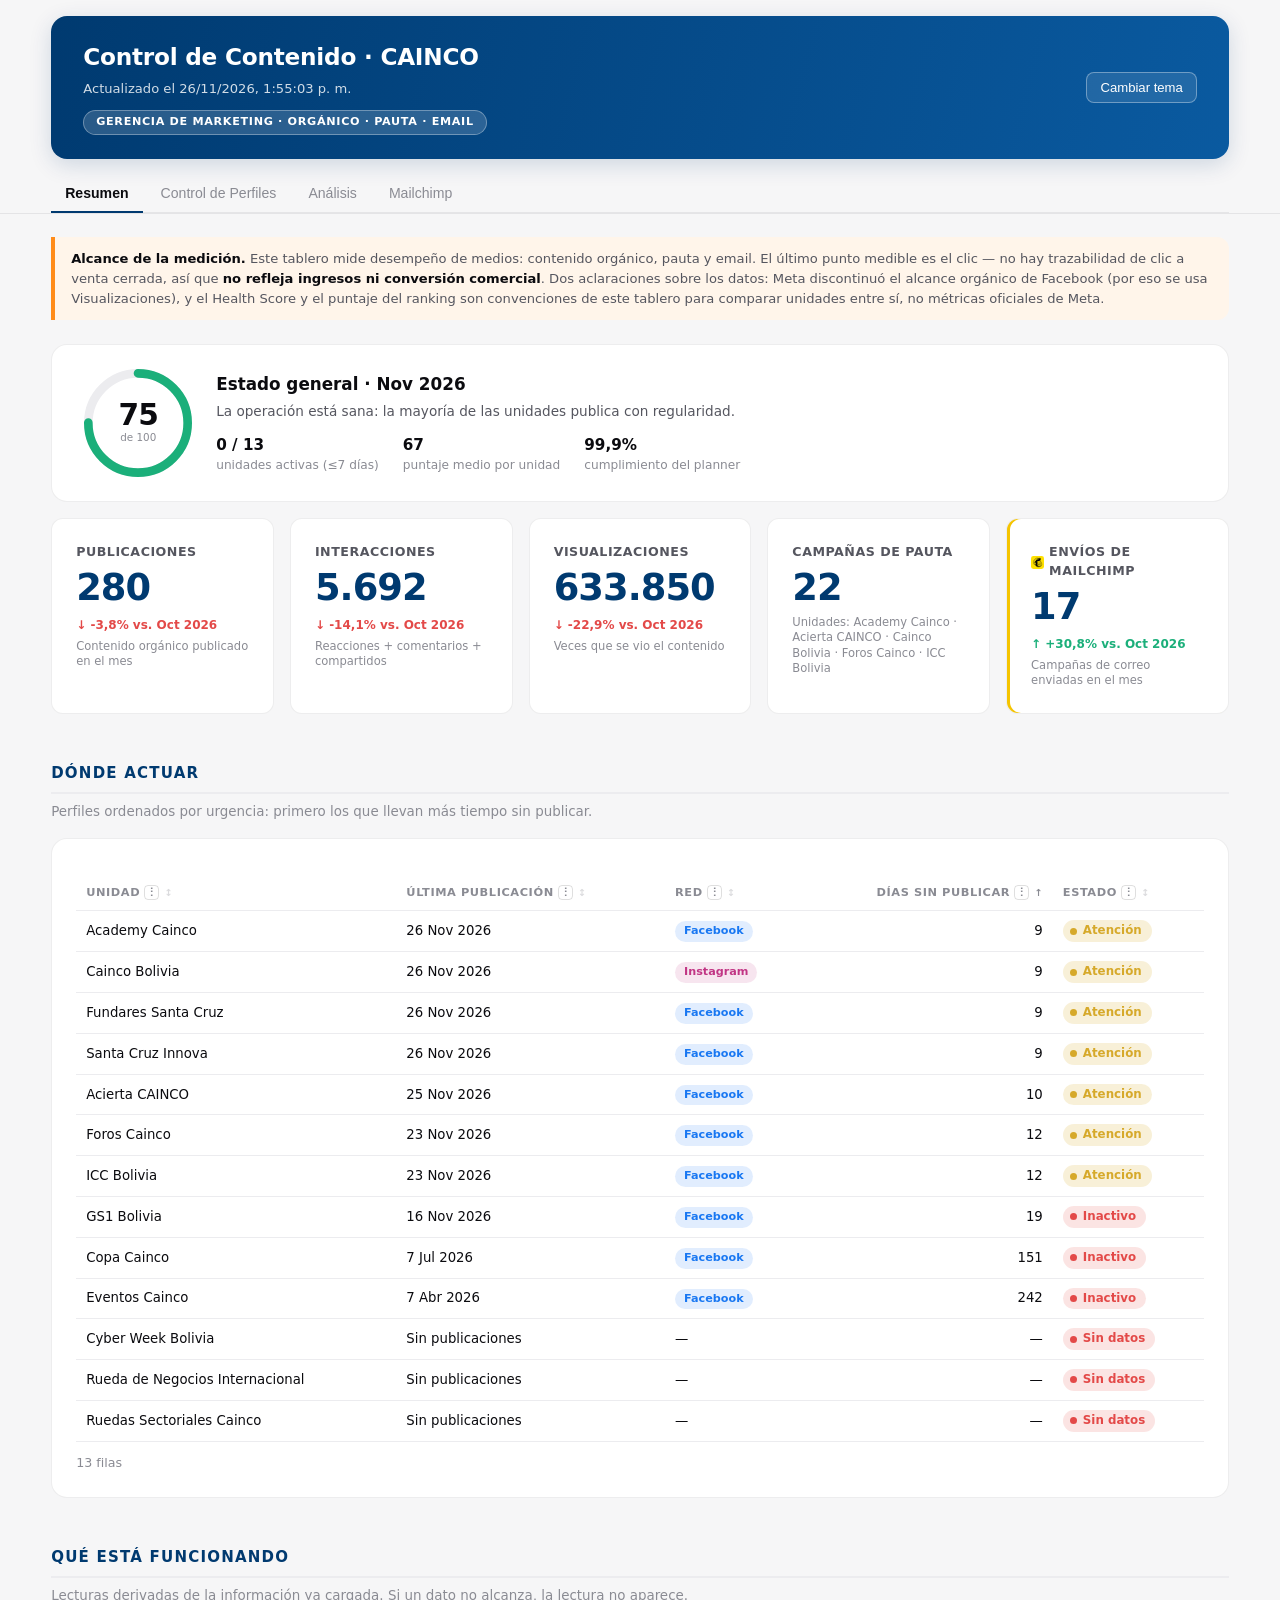
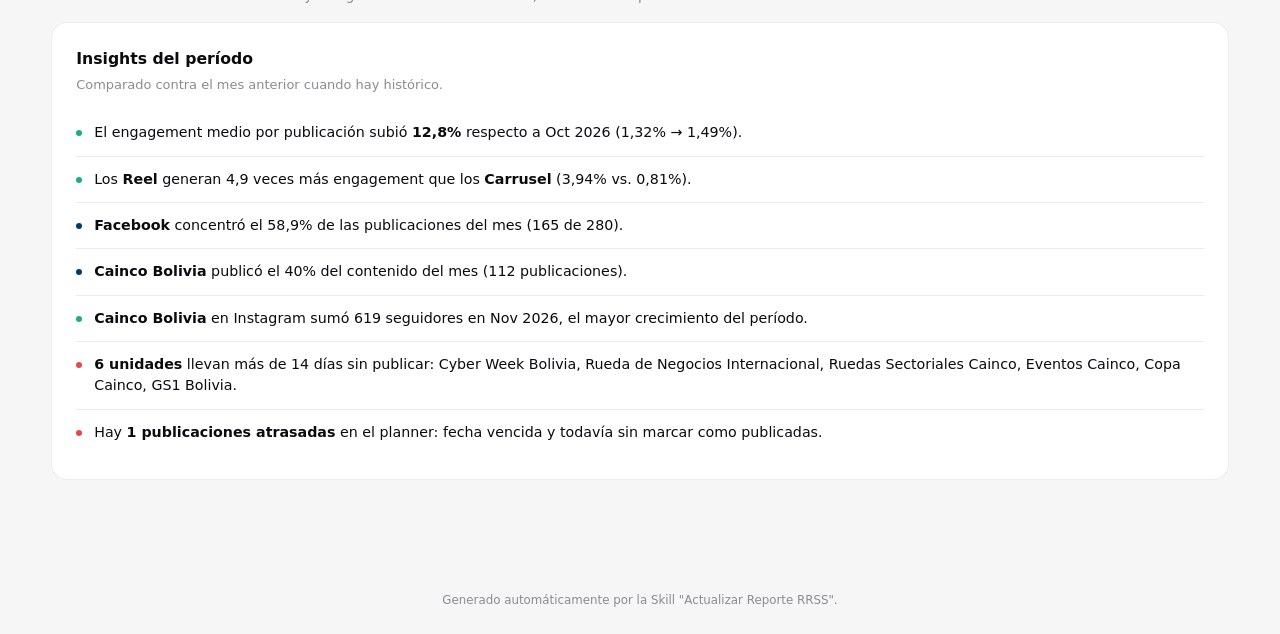
==== docs/index.html @ c29399da "dashboard: actualizar ControlContenido.html (2026-11-26 13:55)" ====
<!doctype html>
<html lang="es">
<head>
<meta charset="utf-8" />
<meta name="viewport" content="width=device-width, initial-scale=1" />
<title>Control de Contenido · CAINCO</title>
<script src="https://cdn.plot.ly/plotly-2.35.2.min.js"></script>
<style>
/* Sistema de diseño del tablero ejecutivo.
   Criterio: sobrio y con aire. El color se reserva para tres cosas — la
   identidad institucional de CAINCO, la identidad de cada plataforma y el
   signo de una variación (mejor/peor) — nunca para decorar. Las cajas se
   usan solo cuando agrupan de verdad; el resto se separa con espacio y
   jerarquía tipográfica. */
:root {
  color-scheme: light;
  --surface-1: #ffffff;
  --surface-2: #fafafb;
  --page: #f6f6f7;
  --text-primary: #0b0b0f;
  --text-secondary: #55565f;
  --text-muted: #8a8b93;
  --gridline: #ececef;
  --border: rgba(11,11,15,0.07);
  --border-fuerte: rgba(11,11,15,0.13);
  /* Paleta institucional de CAINCO (tomada del tablero interno previo):
     el azul es el color de marca y por eso es el acento del tablero, no un
     azul genérico. Cian, naranja y verde solo aparecen como series de
     gráfico, para que dos datos en un mismo gráfico se distingan. */
  --cainco-azul: #003a70;
  --cainco-azul-claro: #0a5aa0;
  --cainco-cian: #00a4c4;
  --cainco-naranja: #ff8c1a;
  --cainco-verde: #2fa84f;
  --accent: #003a70;
  --accent-2: #0a5aa0;
  --accent-suave: rgba(0,58,112,0.09);
  --radius-sm: 8px;
  --radius-md: 12px;
  --radius-lg: 16px;
  --shadow-sm: 0 1px 2px rgba(15,15,20,0.04);
  --shadow-md: 0 6px 20px rgba(15,15,20,0.07);
  /* Escala de espaciado: todo el layout usa estos pasos, no valores sueltos. */
  --sp-1: 4px; --sp-2: 8px; --sp-3: 12px; --sp-4: 16px; --sp-5: 24px;
  --sp-6: 32px; --sp-7: 48px; --sp-8: 64px;
  --estado-pendiente: #8a8b93;
  --estado-en_produccion: #eb6834;
  --estado-aprobado: #d6a92a;
  --estado-programado: #0a5aa0;
  --estado-publicado: #1baf7a;
  --estado-cancelado: #e34948;
  --plataforma-facebook: #1877f2;
  --plataforma-instagram: #c13584;
  --plataforma-linkedin: #0a66c2;
  --plataforma-mailchimp: #f5c400;
  --plataforma-tiktok: #010101;
  --plataforma-otro: #8a8b93;
  /* Paleta específica del calendario (tonos más suaves): muchas tarjetas
     chicas juntas con colores de marca "duros" compiten entre sí. */
  --calendario-facebook: #7cc3ea;
  --calendario-instagram: #e6a0cc;
  --calendario-linkedin: #b7b8c0;
  --calendario-mailchimp: #f2df7a;
  --calendario-tiktok: #b0b0b0;
  --calendario-otro: #c2c3ca;
  --salud-verde: #1baf7a;
  --salud-amarillo: #d6a92a;
  --salud-rojo: #e34948;
  --mejor: #1baf7a;
  --peor: #e34948;
}
html[data-theme="dark"] {
  color-scheme: dark;
  --surface-1: #1a1a1d;
  --surface-2: #202024;
  --page: #0f0f11;
  --text-primary: #f5f5f7;
  --text-secondary: #c3c3ca;
  --text-muted: #8a8b93;
  --gridline: #2a2a2e;
  --border: rgba(255,255,255,0.08);
  --border-fuerte: rgba(255,255,255,0.16);
  /* El azul institucional #003a70 no llega al contraste mínimo sobre fondo
     oscuro: en tema oscuro se usa una versión aclarada de la misma familia. */
  --accent: #4b9fd5;
  --accent-2: #6fb6e3;
  --accent-suave: rgba(75,159,213,0.16);
  --cainco-azul: #4b9fd5;
  --cainco-azul-claro: #6fb6e3;
  --shadow-sm: 0 1px 2px rgba(0,0,0,0.35);
  --shadow-md: 0 6px 20px rgba(0,0,0,0.45);
  --plataforma-tiktok: #4a4a50;
  --plataforma-mailchimp: #ffe01b;
}
@media (prefers-color-scheme: dark) {
  html:not([data-theme="light"]) {
    color-scheme: dark;
    --surface-1: #1a1a1d;
    --surface-2: #202024;
    --page: #0f0f11;
    --text-primary: #f5f5f7;
    --text-secondary: #c3c3ca;
    --text-muted: #8a8b93;
    --gridline: #2a2a2e;
    --border: rgba(255,255,255,0.08);
    --border-fuerte: rgba(255,255,255,0.16);
    --accent: #4b9fd5;
    --accent-2: #6fb6e3;
    --accent-suave: rgba(75,159,213,0.16);
    --cainco-azul: #4b9fd5;
    --cainco-azul-claro: #6fb6e3;
    --shadow-sm: 0 1px 2px rgba(0,0,0,0.35);
    --shadow-md: 0 6px 20px rgba(0,0,0,0.45);
    --plataforma-tiktok: #4a4a50;
    --plataforma-mailchimp: #ffe01b;
  }
}

* { box-sizing: border-box; }
body {
  margin: 0;
  overflow-x: hidden; /* red de seguridad: ningún gráfico ni tabla empuja la página entera */
  font-family: system-ui, -apple-system, "Segoe UI", sans-serif;
  background: var(--page);
  color: var(--text-primary);
  -webkit-font-smoothing: antialiased;
  line-height: 1.5;
}

/* ---------- cabecera y navegación ---------- */
.sticky-top {
  position: sticky; top: 0; z-index: 40; background: var(--page);
  padding: 0 clamp(16px, 4vw, 56px); max-width: 1520px; margin: 0 auto;
  box-shadow: 0 1px 0 var(--border);
}
/* Bloque de marca: gradiente del azul institucional. Es lo primero que se
   ve y lo que hace que el tablero se lea como una herramienta de CAINCO y
   no como un informe genérico. */
header {
  display: flex; justify-content: space-between; align-items: center;
  flex-wrap: wrap; gap: var(--sp-4);
  background: linear-gradient(105deg, var(--cainco-azul), var(--cainco-azul-claro));
  color: #fff; border-radius: var(--radius-lg);
  padding: var(--sp-5) var(--sp-6); margin: var(--sp-4) 0 var(--sp-4);
  box-shadow: 0 6px 22px rgba(0,58,112,.16);
}
header h1 { margin: 0; font-size: 1.45rem; font-weight: 700; letter-spacing: -0.01em; }
header p { margin: var(--sp-1) 0 0; color: rgba(255,255,255,.82); font-size: 0.82rem; }
.header-badge {
  display: inline-block; background: rgba(255,255,255,.16);
  border: 1px solid rgba(255,255,255,.32); padding: 3px 12px; border-radius: 999px;
  font-size: 0.7rem; font-weight: 620; margin-top: var(--sp-3);
  text-transform: uppercase; letter-spacing: .06em;
}
#toggle-tema {
  border: 1px solid rgba(255,255,255,.35); background: rgba(255,255,255,.1); color: #fff;
  border-radius: var(--radius-sm); padding: 7px 13px; cursor: pointer; font-size: 0.82rem;
  transition: background .15s ease;
}
#toggle-tema:hover { background: rgba(255,255,255,.2); }
main { padding: var(--sp-5) clamp(16px, 4vw, 56px) var(--sp-8); max-width: 1520px; margin: 0 auto; }

.tabs { display: flex; gap: var(--sp-1); border-bottom: 1px solid var(--border); }
.tab-btn {
  border: none; background: transparent; color: var(--text-muted); cursor: pointer;
  padding: 10px 14px; font-size: 0.88rem; border-bottom: 2px solid transparent;
  margin-bottom: -1px; transition: color .15s ease;
}
.tab-btn:hover { color: var(--text-primary); }
.tab-btn.activo { color: var(--text-primary); border-bottom-color: var(--accent); font-weight: 620; }
.tab-panel { display: none; }
.tab-panel.activo { display: block; }

/* Sub-pestañas dentro de una pestaña (Análisis: Orgánico/Pauta) — mismo
   lenguaje visual que las principales pero más chicas, para que se note
   que son un nivel de navegación distinto. */
.subtabs { display: flex; gap: var(--sp-1); border-bottom: 1px solid var(--border); margin-bottom: var(--sp-5); }
.subtab-btn {
  border: none; background: transparent; color: var(--text-muted); cursor: pointer;
  padding: 8px 12px; font-size: 0.86rem; font-weight: 600; border-bottom: 2px solid transparent;
  margin-bottom: -1px; transition: color .15s ease;
}
.subtab-btn:hover { color: var(--text-primary); }
.subtab-btn.activo { color: var(--accent); border-bottom-color: var(--accent); }
.subtab-panel { display: none; }
.subtab-panel.activo { display: block; }

/* ---------- barra de filtros: una sola línea, sin caja ---------- */
.barra-filtros {
  display: flex; flex-wrap: wrap; align-items: center; gap: var(--sp-2) var(--sp-5);
  padding: var(--sp-3) 0; border-bottom: 1px solid var(--border);
}
.barra-filtros.sticky-filtros { background: var(--page); }
.grupo-filtro { display: flex; align-items: center; gap: var(--sp-2); flex-wrap: wrap; }
.grupo-filtro > label {
  font-size: 0.72rem; color: var(--text-muted); text-transform: uppercase;
  letter-spacing: .05em; font-weight: 620; white-space: nowrap;
}
.chips-filtro { display: flex; flex-wrap: wrap; gap: 6px; }
.chip-filtro {
  border: 1px solid var(--border-fuerte); background: transparent; color: var(--text-secondary);
  border-radius: 999px; padding: 4px 12px; font-size: 0.78rem; cursor: pointer;
  transition: background .12s ease, color .12s ease, border-color .12s ease;
  white-space: nowrap;
}
.chip-filtro:hover { color: var(--text-primary); border-color: var(--text-muted); }
.chip-filtro.activo { background: var(--text-primary); border-color: var(--text-primary); color: var(--surface-1); font-weight: 600; }
.chip-filtro.chip-todos.activo { background: var(--accent); border-color: var(--accent); color: #fff; }

/* ---------- dropdown multiselección ---------- */
.dropdown-multi { position: relative; display: inline-block; }
.dropdown-boton {
  display: inline-flex; align-items: center; gap: var(--sp-3); cursor: pointer;
  border: 1px solid var(--border-fuerte); background: transparent; color: var(--text-secondary);
  border-radius: var(--radius-sm); padding: 6px 11px; font-size: 0.81rem;
  min-width: 130px; justify-content: space-between; white-space: nowrap;
}
.dropdown-boton:hover { color: var(--text-primary); border-color: var(--text-muted); }
.dropdown-boton.con-seleccion { border-color: var(--accent); color: var(--text-primary); font-weight: 560; }
.dropdown-flecha { color: var(--text-muted); font-size: 0.7rem; }
.dropdown-panel {
  display: none; position: absolute; top: calc(100% + 4px); left: 0; z-index: 50;
  background: var(--surface-1); border: 1px solid var(--border-fuerte);
  border-radius: var(--radius-md); box-shadow: var(--shadow-md); padding: 6px;
  min-width: 170px; max-height: 280px; overflow-y: auto;
}
.dropdown-panel.visible { display: block; }
.dropdown-opcion {
  display: flex; align-items: center; gap: var(--sp-2); padding: 6px 9px;
  border-radius: var(--radius-sm); cursor: pointer; font-size: 0.83rem; color: var(--text-secondary);
}
.dropdown-opcion:hover { background: var(--surface-2); color: var(--text-primary); }
.dropdown-opcion.activa { color: var(--text-primary); font-weight: 560; }
.dropdown-opcion input { accent-color: var(--accent); cursor: pointer; margin: 0; }

/* ---------- semáforo de indicadores ----------
   Verde/amarillo/rojo contra referencias de industria, no contra el propio
   dato: la idea es saber si el número es bueno en términos absolutos. */
.celda-nivel { display: inline-flex; align-items: center; gap: 5px; justify-content: flex-end; }
.celda-nivel::before { content: ''; width: 6px; height: 6px; border-radius: 50%; flex: 0 0 auto; }
.celda-nivel.bueno { color: var(--salud-verde); font-weight: 620; }
.celda-nivel.bueno::before { background: var(--salud-verde); }
.celda-nivel.medio { color: var(--salud-amarillo); font-weight: 560; }
.celda-nivel.medio::before { background: var(--salud-amarillo); }
.celda-nivel.malo { color: var(--salud-rojo); font-weight: 620; }
.celda-nivel.malo::before { background: var(--salud-rojo); }
.celda-nivel.neutro::before { background: var(--text-muted); opacity: .35; }

/* ---------- jerarquía de secciones ----------
   Nivel 1: título de bloque (h2 suelto, sin caja).
   Nivel 2: panel con borde. Nivel 3: detalle colapsable. */
.seccion { margin-top: var(--sp-7); }
.seccion:first-child { margin-top: var(--sp-5); }
.seccion-cabecera { margin-bottom: var(--sp-4); }
.seccion-cabecera h2 {
  margin: 0 0 var(--sp-2); font-size: 0.94rem; font-weight: 700;
  text-transform: uppercase; letter-spacing: .08em; color: var(--accent);
  padding-bottom: var(--sp-2); border-bottom: 2px solid var(--gridline);
}
.titulo-con-icono { display: flex; align-items: center; gap: var(--sp-3); }
.seccion-cabecera p { margin: var(--sp-1) 0 0; font-size: 0.84rem; color: var(--text-muted); max-width: 78ch; }
.sub-cabecera {
  display: flex; align-items: baseline; gap: var(--sp-2);
  margin: var(--sp-5) 0 var(--sp-3);
  font-size: 0.74rem; text-transform: uppercase; letter-spacing: .06em;
  color: var(--text-muted); font-weight: 660;
}
.sub-cabecera::after { content: ''; flex: 1; height: 1px; background: var(--gridline); }

section.panel {
  background: var(--surface-1); border: 1px solid var(--border); border-radius: var(--radius-lg);
  padding: var(--sp-5); margin-bottom: var(--sp-5);
  min-width: 0; /* si no, un gráfico ancho empuja la columna de la grilla y desborda la página */
}
section.panel h2 { margin: 0 0 var(--sp-1); font-size: 0.98rem; font-weight: 680; }
section.panel .subtitulo { margin: 0 0 var(--sp-4); font-size: 0.81rem; color: var(--text-muted); max-width: 80ch; }
.panel-cabecera { display: flex; justify-content: space-between; align-items: flex-start; gap: var(--sp-4); flex-wrap: wrap; }

/* minmax(0, 1fr), no 1fr a secas: una columna "1fr" sola no se achica por
   debajo del ancho mínimo de su contenido — con un gráfico de Plotly
   adentro, eso empujaba la grilla entera (y la página) a desbordar en vez
   de dejar que el propio gráfico se achique (ya tiene responsive:true). */
.grid-2 { display: grid; grid-template-columns: minmax(0, 1fr) minmax(0, 1fr); gap: var(--sp-5); }
.grid-2-desigual { display: grid; grid-template-columns: minmax(0, 1.35fr) minmax(0, 1fr); gap: var(--sp-5); }
@media (max-width: 1000px) { .grid-2, .grid-2-desigual { grid-template-columns: minmax(0, 1fr); } }

/* Altura de los contenedores de gráficos Plotly. Se define por clase (no
   inline) para poder bajarla en celular sin tocar el HTML ni el JS: Plotly
   la toma como el alto real del contenedor gracias a responsive:true. */
.grafico-alto { height: 340px; }
.grafico-medio { height: 320px; }

/* ---------- KPIs ----------
   Tres pesos: hero (la lectura de 5 segundos), normal y compacto. */
.kpis {
  display: grid; grid-template-columns: repeat(auto-fit, minmax(190px, 1fr));
  gap: var(--sp-3); margin-bottom: var(--sp-5);
}
.kpis-2filas { grid-template-columns: repeat(auto-fit, minmax(175px, 1fr)); }
.kpi {
  background: var(--surface-1); border: 1px solid var(--border);
  border-radius: var(--radius-md); padding: var(--sp-4) var(--sp-4) var(--sp-3);
  display: flex; flex-direction: column; gap: 2px;
  transition: border-color .15s ease;
}
.kpi:hover { border-color: var(--border-fuerte); }
.kpi .etiqueta {
  display: flex; align-items: center; gap: 5px; font-size: 0.7rem;
  color: var(--text-secondary); font-weight: 640;
  text-transform: uppercase; letter-spacing: .04em;
}
.kpi .valor {
  font-size: 1.75rem; font-weight: 750; letter-spacing: -0.025em; color: var(--accent);
  font-variant-numeric: tabular-nums; line-height: 1.15; margin-top: 3px;
}
.kpi .valor.chico { font-size: 1.05rem; }
.kpi .valor.nivel-bueno { color: var(--salud-verde); }
.kpi .valor.nivel-medio { color: var(--salud-amarillo); }
.kpi .valor.nivel-malo { color: var(--salud-rojo); }
.kpi .nota { font-size: 0.72rem; color: var(--text-muted); margin-top: 3px; line-height: 1.35; }
.kpi .delta {
  display: inline-flex; align-items: center; gap: 3px; font-size: 0.75rem;
  font-weight: 640; font-variant-numeric: tabular-nums; margin-top: 4px;
}
.kpi { position: relative; }
.btn-info {
  border: 1px solid var(--border-fuerte); background: transparent; color: var(--text-muted);
  border-radius: 50%; width: 15px; height: 15px; padding: 0; margin-left: 4px; cursor: pointer;
  font-size: 0.62rem; font-weight: 700; line-height: 1; display: inline-flex;
  align-items: center; justify-content: center; flex: 0 0 auto;
}
.btn-info:hover { color: var(--text-primary); border-color: var(--text-muted); }
.btn-mover {
  border: 1px solid var(--border-fuerte); background: transparent; color: var(--text-muted);
  border-radius: 4px; width: 15px; height: 15px; padding: 0; margin-left: 4px; cursor: pointer;
  font-size: 0.7rem; font-weight: 700; line-height: 1; display: inline-flex;
  align-items: center; justify-content: center; flex: 0 0 auto;
}
.btn-mover:hover { color: var(--text-primary); border-color: var(--text-muted); }
.popover {
  display: none; position: absolute; top: 34px; left: var(--sp-4); right: var(--sp-4);
  z-index: 30; background: var(--surface-1); border: 1px solid var(--border-fuerte);
  border-radius: var(--radius-md); box-shadow: var(--shadow-md); padding: var(--sp-3) var(--sp-4);
  font-size: 0.78rem; line-height: 1.5; color: var(--text-secondary); font-weight: 400;
  min-width: 240px; text-transform: none; letter-spacing: 0;
}
.popover.visible { display: block; }
.popover strong { color: var(--text-primary); }
.popover code {
  display: block; margin: var(--sp-2) 0; padding: 6px 8px; background: var(--page);
  border-radius: var(--radius-sm); font-size: 0.76rem; color: var(--text-primary);
}
/* Los de encabezado de tabla (info "?" y menú "⋮") se posicionan con JS
   (left/top calculados desde getBoundingClientRect del botón) en vez de
   colgar del propio <th> — ese vivía adentro de un contenedor con scroll y
   position:sticky, y terminaba recortado o superpuesto con las filas. */
.popover-flotante { position: fixed; top: auto; left: auto; right: auto; width: 230px; min-width: 0; }

.kpi .delta.mejor { color: var(--mejor); }
.kpi .delta.peor { color: var(--peor); }
.kpi .delta.neutro { color: var(--text-muted); }
/* Franja de color de plataforma: 3px a la izquierda, no un borde superior
   grueso — identifica sin gritar. */
.kpi.facebook { box-shadow: inset 3px 0 0 var(--plataforma-facebook); }
.kpi.instagram { box-shadow: inset 3px 0 0 var(--plataforma-instagram); }
.kpi.linkedin { box-shadow: inset 3px 0 0 var(--plataforma-linkedin); }
.kpi.mailchimp { box-shadow: inset 3px 0 0 var(--plataforma-mailchimp); }
.kpi.tiktok { box-shadow: inset 3px 0 0 var(--plataforma-tiktok); }

/* Las 5 tarjetas del Resumen tienen que entrar siempre en un solo renglón
   en pantallas de escritorio — auto-fit con un mínimo grande las mandaba a
   dos filas en laptops comunes. Recién en pantallas angostas de verdad se
   permite que se acomoden solas. */
.kpis-hero { grid-template-columns: repeat(5, 1fr); gap: var(--sp-4); }
@media (max-width: 1000px) { .kpis-hero { grid-template-columns: repeat(auto-fit, minmax(180px, 1fr)); } }
.kpis-hero .kpi { padding: var(--sp-5); }
.kpis-hero .kpi .valor { font-size: 2.3rem; }
.kpis-hero .kpi .etiqueta { font-size: 0.79rem; }

/* Health Score: la única tarjeta con tratamiento propio, porque es la
   respuesta a "¿cómo estamos?" y debe leerse antes que todo lo demás. */
.health-score {
  display: flex; align-items: center; gap: var(--sp-5); flex-wrap: wrap;
  background: var(--surface-1); border: 1px solid var(--border);
  border-radius: var(--radius-lg); padding: var(--sp-5) var(--sp-6); margin-bottom: var(--sp-4);
}
.health-aro { position: relative; width: 108px; height: 108px; flex: 0 0 auto; }
/* width/height: 100% (el svg trae viewBox) para que el aro escale con el
   contenedor en vez de quedarse en 108px fijos cuando .health-aro se achica
   en celular. */
.health-aro svg { transform: rotate(-90deg); display: block; width: 100%; height: 100%; }
.health-aro .health-num {
  position: absolute; inset: 0; display: flex; flex-direction: column;
  align-items: center; justify-content: center; gap: 0;
}
.health-aro .health-num strong { font-size: 1.85rem; font-weight: 700; letter-spacing: -0.03em; line-height: 1; }
.health-aro .health-num span { font-size: 0.65rem; color: var(--text-muted); }
.health-texto { flex: 1; min-width: 260px; }
.health-texto h2 { margin: 0 0 var(--sp-1); font-size: 1.05rem; font-weight: 660; }
.health-texto p { margin: 0; font-size: 0.85rem; color: var(--text-secondary); }
.health-desglose { display: flex; flex-wrap: wrap; gap: var(--sp-2) var(--sp-5); margin-top: var(--sp-3); }
.health-desglose div { font-size: 0.76rem; color: var(--text-muted); }
.health-desglose strong { display: block; font-size: 0.95rem; color: var(--text-primary); font-variant-numeric: tabular-nums; }

/* ---------- iconos de plataforma: protagonistas ---------- */
.icono-plataforma { display: inline-flex; align-items: center; vertical-align: middle; }
.icono-plataforma svg, .icono-plataforma img { display: block; width: 18px; height: 18px; }
.icono-plataforma.chico svg, .icono-plataforma.chico img { width: 13px; height: 13px; }
.icono-plataforma.grande svg, .icono-plataforma.grande img { width: 40px; height: 40px; }
.icono-plataforma.xl svg, .icono-plataforma.xl img { width: 52px; height: 52px; }

/* ---------- tarjetas de perfil ---------- */
.grid-perfiles { display: grid; grid-template-columns: repeat(auto-fit, minmax(260px, 1fr)); gap: var(--sp-4); }
.card-perfil {
  border: 1px solid var(--border); border-radius: var(--radius-lg);
  padding: var(--sp-5); background: var(--surface-1);
  transition: border-color .15s ease;
}
.card-perfil:hover { border-color: var(--border-fuerte); }
.card-perfil.facebook { box-shadow: inset 0 3px 0 var(--plataforma-facebook); }
.card-perfil.instagram { box-shadow: inset 0 3px 0 var(--plataforma-instagram); }
.card-perfil.linkedin { box-shadow: inset 0 3px 0 var(--plataforma-linkedin); }
.card-perfil.mailchimp { box-shadow: inset 0 3px 0 var(--plataforma-mailchimp); }
.card-perfil.tiktok { box-shadow: inset 0 3px 0 var(--plataforma-tiktok); }
.card-perfil-cabecera { display: flex; align-items: center; gap: var(--sp-3); margin-bottom: var(--sp-4); }
.card-perfil-cabecera strong { display: block; font-size: 1rem; font-weight: 640; line-height: 1.25; }
.card-perfil-cabecera .nota { font-size: 0.74rem; color: var(--text-muted); }
.card-perfil-stats { display: grid; grid-template-columns: 1fr 1fr; gap: var(--sp-3) var(--sp-4); }
.card-perfil-stats > div { display: flex; flex-direction: column; gap: 1px; }
.card-perfil-stats span { font-size: 0.71rem; color: var(--text-muted); }
.card-perfil-stats strong { font-size: 1.05rem; font-weight: 640; font-variant-numeric: tabular-nums; }

/* ---------- insights ---------- */
.lista-insights { list-style: none; margin: 0; padding: 0; display: flex; flex-direction: column; }
.lista-insights li {
  padding: var(--sp-3) 0; font-size: 0.89rem; line-height: 1.5;
  border-bottom: 1px solid var(--gridline); display: flex; gap: var(--sp-3); align-items: flex-start;
}
.lista-insights li:last-child { border-bottom: none; }
.lista-insights .marca {
  flex: 0 0 auto; width: 6px; height: 6px; border-radius: 50%; margin-top: 8px;
  background: var(--accent);
}
.lista-insights .marca.mejor { background: var(--mejor); }
.lista-insights .marca.peor { background: var(--peor); }
.lista-insights strong { font-weight: 640; }

/* ---------- rankings ---------- */
.ranking { display: flex; flex-direction: column; }
.ranking-item {
  display: grid; grid-template-columns: 22px 1fr auto; align-items: center;
  gap: var(--sp-3); padding: var(--sp-3) 0; border-bottom: 1px solid var(--gridline);
}
.ranking-item:last-child { border-bottom: none; }
.ranking-pos { font-size: 0.78rem; color: var(--text-muted); font-variant-numeric: tabular-nums; font-weight: 620; }
.ranking-cuerpo { min-width: 0; }
.ranking-nombre {
  display: flex; align-items: center; gap: 6px; font-size: 0.88rem; font-weight: 580;
  overflow: hidden; text-overflow: ellipsis; white-space: nowrap;
}
.ranking-meta { font-size: 0.74rem; color: var(--text-muted); margin-top: 2px; }
.ranking-valor { font-size: 0.95rem; font-weight: 660; font-variant-numeric: tabular-nums; white-space: nowrap; text-align: right; }
.ranking-valor small { display: block; font-size: 0.7rem; font-weight: 500; color: var(--text-muted); }
.ranking-barra { height: 4px; border-radius: 2px; background: var(--gridline); margin-top: 6px; overflow: hidden; }
.ranking-barra i { display: block; height: 100%; border-radius: 2px; background: var(--accent); }

/* ---------- salud de perfiles ---------- */
.badge-salud {
  display: inline-flex; align-items: center; padding: 2px 10px 2px 7px; border-radius: 999px;
  font-size: 0.74rem; font-weight: 620; white-space: nowrap;
}
.badge-salud.verde { background: color-mix(in srgb, var(--salud-verde) 15%, transparent); color: var(--salud-verde); }
.badge-salud.amarillo { background: color-mix(in srgb, var(--salud-amarillo) 18%, transparent); color: var(--salud-amarillo); }
.badge-salud.rojo { background: color-mix(in srgb, var(--salud-rojo) 15%, transparent); color: var(--salud-rojo); }
.punto-salud { display: inline-block; width: 7px; height: 7px; border-radius: 50%; margin-right: 6px; }
.punto-salud.verde { background: var(--salud-verde); }
.punto-salud.amarillo { background: var(--salud-amarillo); }
.punto-salud.rojo { background: var(--salud-rojo); }

/* ---------- pill de red ----------
   En una tabla con muchas filas, el nombre de la red en texto plano se
   pierde; con fondo de marca se distingue de un vistazo. */
.pill {
  display: inline-block; font-size: 0.7rem; padding: 2px 9px; border-radius: 999px;
  font-weight: 640; white-space: nowrap;
}
.pill.facebook { background: color-mix(in srgb, var(--plataforma-facebook) 13%, transparent); color: var(--plataforma-facebook); }
.pill.instagram { background: color-mix(in srgb, var(--plataforma-instagram) 13%, transparent); color: var(--plataforma-instagram); }
.pill.linkedin { background: color-mix(in srgb, var(--plataforma-linkedin) 13%, transparent); color: var(--plataforma-linkedin); }
.pill.mailchimp { background: color-mix(in srgb, var(--plataforma-mailchimp) 22%, transparent); color: #8a6d00; }
.pill.tiktok { background: color-mix(in srgb, var(--text-primary) 10%, transparent); color: var(--text-primary); }
.pill.otro { background: color-mix(in srgb, var(--text-muted) 15%, transparent); color: var(--text-muted); }

/* ---------- aviso de alcance ----------
   Para las limitaciones que hay que leer antes de sacar conclusiones (un
   dato que Meta ya no informa, una métrica que es convención del tablero).
   Van a la vista, no escondidas en un popover. */
.aviso {
  background: color-mix(in srgb, var(--cainco-naranja) 9%, var(--surface-1));
  border-left: 4px solid var(--cainco-naranja);
  border-radius: 0 var(--radius-md) var(--radius-md) 0;
  padding: var(--sp-3) var(--sp-4); font-size: 0.82rem; line-height: 1.5;
  color: var(--text-secondary); margin-bottom: var(--sp-5);
}
.aviso strong { color: var(--text-primary); }
.aviso.info {
  background: var(--accent-suave); border-left-color: var(--accent-2);
}

/* ---------- tablas ---------- */
.tabla-scroll { overflow-x: auto; max-width: 100%; }
table.tabla { width: 100%; border-collapse: collapse; font-size: 0.83rem; }
table.tabla th, table.tabla td {
  text-align: left; padding: 9px 10px; border-bottom: 1px solid var(--gridline);
  white-space: nowrap;
}
table.tabla thead th {
  color: var(--text-muted); font-weight: 620; font-size: 0.71rem;
  text-transform: uppercase; letter-spacing: .05em;
  position: sticky; top: 0; background: var(--surface-1); z-index: 1;
}
table.tabla th .btn-info { text-transform: none; }
.menu-columna { width: 170px; padding: 6px; text-transform: none; letter-spacing: 0; }
.menu-columna button {
  display: block; width: 100%; text-align: left; background: transparent; border: none;
  padding: 7px 8px; border-radius: var(--radius-sm); font-size: 0.78rem; font-weight: 400;
  color: var(--text-primary); cursor: pointer;
}
.menu-columna button:hover { background: var(--page); }
table.tabla th.ordenable { cursor: pointer; user-select: none; }
table.tabla th.ordenable:hover { color: var(--text-primary); }
table.tabla th.ordenable::after { content: '↕'; opacity: .3; margin-left: 5px; font-size: 0.85em; }
table.tabla th.ordenable.asc::after { content: '↑'; opacity: 1; }
table.tabla th.ordenable.desc::after { content: '↓'; opacity: 1; }
table.tabla td.num { font-variant-numeric: tabular-nums; text-align: right; }
table.tabla tbody tr:hover { background: var(--surface-2); }
table.tabla td.texto-largo {
  max-width: 320px; white-space: normal; word-break: break-word; line-height: 1.4;
}
/* Tabla de "Detalle de campañas" (Análisis): tiene muchas columnas, así que
   va más apretada para entrar en pantalla sin barra de desplazamiento. */
table.tabla.tabla-compacta th, table.tabla.tabla-compacta td { padding: 6px 4px; font-size: 0.74rem; }
table.tabla.tabla-compacta td.texto-largo { max-width: 200px; white-space: normal; word-break: break-word; line-height: 1.4; }
table.tabla.tabla-compacta .pill { padding: 1px 6px; font-size: 0.7rem; }
/* Con 14 columnas, cada botón de encabezado (info + mover) suma rápido —
   un poco más chicos y pegados al texto para no volver a necesitar scroll. */
table.tabla.tabla-compacta th .btn-info, table.tabla.tabla-compacta th .btn-mover {
  width: 12px; height: 12px; font-size: 0.58rem; margin-left: 2px;
}
.tabla-pie {
  display: flex; justify-content: space-between; align-items: center; gap: var(--sp-3);
  padding-top: var(--sp-3); font-size: 0.79rem; color: var(--text-muted); flex-wrap: wrap;
}
.tabla-pie .paginador { display: flex; align-items: center; gap: var(--sp-2); }
.tabla-pie button {
  border: 1px solid var(--border-fuerte); background: transparent; color: var(--text-secondary);
  border-radius: var(--radius-sm); padding: 4px 10px; cursor: pointer; font-size: 0.79rem;
}
.tabla-pie button:disabled { opacity: .4; cursor: default; }
.tabla-pie button:not(:disabled):hover { color: var(--text-primary); border-color: var(--text-muted); }

.barra-tabla {
  display: flex; flex-wrap: wrap; gap: var(--sp-2) var(--sp-3); align-items: center;
  margin-bottom: var(--sp-3);
}
.buscador {
  flex: 1 1 220px; max-width: 320px; border: 1px solid var(--border-fuerte);
  border-radius: var(--radius-sm); padding: 7px 11px; background: transparent;
  color: var(--text-primary); font-size: 0.84rem;
}
.buscador:focus { outline: 2px solid var(--accent-suave); border-color: var(--accent); }
.select-filtro {
  border: 1px solid var(--border-fuerte); border-radius: var(--radius-sm);
  padding: 6px 10px; background: transparent; color: var(--text-secondary); font-size: 0.81rem;
}

details.detalle-tabla > summary {
  cursor: pointer; list-style: none; display: flex; align-items: center;
  justify-content: space-between; gap: var(--sp-3);
}
details.detalle-tabla > summary::-webkit-details-marker { display: none; }
details.detalle-tabla > summary h2 { margin: 0; }
details.detalle-tabla > summary::after {
  content: 'Ver detalle ▾'; font-size: 0.78rem; font-weight: 540; color: var(--text-muted); white-space: nowrap;
}
details.detalle-tabla[open] > summary::after { content: 'Ocultar ▴'; }
details.detalle-tabla .detalle-contenido { margin-top: var(--sp-4); }

/* ---------- heatmap ---------- */
.heatmap { display: grid; gap: 3px; font-size: 0.7rem; }
.heatmap-celda {
  aspect-ratio: 1 / 1; border-radius: 4px; display: flex; align-items: center;
  justify-content: center; font-variant-numeric: tabular-nums; color: var(--text-primary);
  min-height: 26px;
}
.heatmap-eje { color: var(--text-muted); display: flex; align-items: center; justify-content: center; font-size: 0.68rem; }
.heatmap-eje.fila { justify-content: flex-end; padding-right: 6px; white-space: nowrap; }
.heatmap-leyenda { display: flex; align-items: center; gap: var(--sp-2); margin-top: var(--sp-3); font-size: 0.72rem; color: var(--text-muted); }
.heatmap-leyenda i { width: 18px; height: 10px; border-radius: 2px; display: inline-block; }

/* ---------- calendario ---------- */
.leyenda-calendario { display: flex; flex-wrap: wrap; gap: var(--sp-2); margin-bottom: var(--sp-4); }
.leyenda-calendario button {
  display: inline-flex; align-items: center; gap: 6px; cursor: pointer;
  border: 1px solid var(--border-fuerte); background: transparent; color: var(--text-secondary);
  border-radius: 999px; padding: 4px 12px; font-size: 0.78rem;
  transition: color .12s ease, border-color .12s ease, opacity .12s ease;
}
.leyenda-calendario button:hover { color: var(--text-primary); }
.leyenda-calendario button.inactivo { opacity: .4; }
.leyenda-calendario button.inactivo i { background: var(--text-muted) !important; }
.leyenda-calendario i { width: 10px; height: 10px; border-radius: 3px; display: inline-block; }

.calendario-controles { display: flex; align-items: center; gap: var(--sp-3); margin-bottom: var(--sp-3); }
.calendario-controles button {
  border: 1px solid var(--border-fuerte); background: transparent; color: var(--text-primary);
  border-radius: var(--radius-sm); padding: 4px 11px; cursor: pointer; line-height: 1.4;
}
.calendario-controles button:hover { border-color: var(--text-muted); }
.calendario-mes-actual { font-weight: 620; min-width: 160px; text-align: center; font-size: 0.92rem; }
.calendario-scroll { overflow-x: auto; border: 1px solid var(--gridline); border-radius: var(--radius-md); }
.calendario-grilla {
  display: grid; grid-template-columns: repeat(7, minmax(118px, 1fr)); gap: 1px;
  background: var(--gridline); min-width: 830px;
}
.calendario-dia-nombre {
  background: var(--surface-1); color: var(--text-muted); font-size: 0.69rem;
  text-align: center; padding: 8px 0; font-weight: 620; text-transform: uppercase; letter-spacing: .04em;
}
.calendario-celda {
  background: var(--surface-1); min-height: 100px; padding: 5px; font-size: 0.72rem;
  display: flex; flex-direction: column; gap: 3px;
}
.calendario-celda .num-dia { color: var(--text-muted); font-size: 0.7rem; font-weight: 620; }
.calendario-celda.hoy .num-dia {
  background: var(--accent); color: #fff; border-radius: 50%;
  width: 19px; height: 19px; display: inline-flex; align-items: center; justify-content: center;
}
.calendario-celda.fuera-de-mes { opacity: 0.3; background: var(--page); }

/* Estado de la publicación: sólido = publicado, borde = programado,
   punteado y tachado = cancelado, borde rojo = atrasado. */
.calendario-item {
  border-radius: 6px; padding: 3px 6px; font-size: 0.66rem; line-height: 1.35;
  border: 1.5px solid var(--calendario-otro); background: transparent; color: var(--text-primary);
  overflow: hidden;
}
.calendario-item .ci-linea1 { display: flex; align-items: center; gap: 4px; font-weight: 680; overflow: hidden; text-overflow: ellipsis; white-space: nowrap; }
.calendario-item .ci-linea2 { overflow: hidden; text-overflow: ellipsis; white-space: nowrap; opacity: .82; }
.calendario-item .ci-linea3 { overflow: hidden; text-overflow: ellipsis; white-space: nowrap; opacity: .62; font-size: 0.6rem; font-style: italic; }
.calendario-item.facebook { border-color: var(--calendario-facebook); }
.calendario-item.instagram { border-color: var(--calendario-instagram); }
.calendario-item.linkedin { border-color: var(--calendario-linkedin); }
.calendario-item.mailchimp { border-color: var(--calendario-mailchimp); }
.calendario-item.tiktok { border-color: var(--calendario-tiktok); }
/* Publicado: fondo sólido del color del canal — lo hecho "pesa" más. */
.calendario-item.publicado.facebook { background: var(--calendario-facebook); color: #17324a; }
.calendario-item.publicado.instagram { background: var(--calendario-instagram); color: #4a1638; }
.calendario-item.publicado.linkedin { background: var(--calendario-linkedin); color: #26272c; }
.calendario-item.publicado.mailchimp { background: var(--calendario-mailchimp); color: #2b2b2b; }
.calendario-item.publicado.tiktok { background: var(--calendario-tiktok); color: #fff; }
/* Aprobado: relleno tenue — listo pero todavía no salió. */
.calendario-item.aprobado { background: color-mix(in srgb, currentColor 6%, transparent); border-style: solid; }
/* En producción: barra lateral naranja, se está trabajando ahora. */
.calendario-item.en_produccion { border-left-width: 4px; border-left-color: var(--estado-en_produccion); }
/* Pendiente: borde punteado suave, todavía no arrancó. */
.calendario-item.pendiente { border-style: dotted; opacity: .8; }
.calendario-item.cancelado { opacity: .45; border-style: dashed; text-decoration: line-through; }
.calendario-item.atrasado { border-color: var(--salud-rojo); border-style: dashed; box-shadow: inset 0 0 0 1px color-mix(in srgb, var(--salud-rojo) 25%, transparent); }
.leyenda-estados { display: flex; flex-wrap: wrap; gap: var(--sp-2) var(--sp-4); margin-bottom: var(--sp-3); font-size: 0.75rem; color: var(--text-muted); }
.leyenda-estados span { display: inline-flex; align-items: center; gap: 6px; }
.leyenda-estados .muestra {
  width: 22px; height: 13px; border-radius: 4px; border: 1.5px solid var(--calendario-linkedin); display: inline-block;
}
.leyenda-estados .muestra.publicado { background: var(--calendario-linkedin); }
.leyenda-estados .muestra.aprobado { background: color-mix(in srgb, var(--text-primary) 8%, transparent); }
.leyenda-estados .muestra.en_produccion { border-left: 4px solid var(--estado-en_produccion); }
.leyenda-estados .muestra.pendiente { border-style: dotted; }
.leyenda-estados .muestra.cancelado { border-style: dashed; opacity: .5; }
.leyenda-estados .muestra.atrasado { border-color: var(--salud-rojo); border-style: dashed; }

/* ---------- publicaciones destacadas ---------- */
.lista-posts { display: flex; flex-direction: column; }
.post-item {
  display: grid; grid-template-columns: auto 1fr auto; gap: var(--sp-3);
  align-items: start; padding: var(--sp-3) 0; border-bottom: 1px solid var(--gridline);
}
.post-item:last-child { border-bottom: none; }
.post-copy {
  font-size: 0.85rem; line-height: 1.45; color: var(--text-primary);
  display: -webkit-box; -webkit-line-clamp: 2; -webkit-box-orient: vertical; overflow: hidden;
}
.post-meta { font-size: 0.73rem; color: var(--text-muted); margin-top: 3px; display: flex; gap: var(--sp-3); flex-wrap: wrap; }
.post-metricas { text-align: right; white-space: nowrap; }
.post-metricas strong { display: block; font-size: 1rem; font-weight: 660; font-variant-numeric: tabular-nums; }
.post-metricas span { font-size: 0.72rem; color: var(--text-muted); }

.vacio { color: var(--text-muted); font-size: 0.85rem; padding: var(--sp-3) 0; }
footer { text-align: center; color: var(--text-muted); font-size: 0.74rem; padding: var(--sp-5); }

/* ---------- responsive: tablet y celular ----------
   Las grillas de 2 columnas ya colapsan a 1 debajo de 1000px. Lo que falta
   ahí es navegación (pestañas con 4 botones no entran en un celular) y
   tipografía/paddings pensados para escritorio que a 1000px siguen intactos.
   Ningún gráfico cambia de tamaño por CSS salvo su contenedor: Plotly
   (responsive:true + automargin) hace el resto solo. */
@media (max-width: 768px) {
  header { padding: var(--sp-4) var(--sp-5); }
  header h1 { font-size: 1.15rem; }

  /* Con 4 pestañas principales (o 2 sub-pestañas) el texto no entra en un
     celular angosto; en vez de partirlas en varias líneas, se deja una sola
     fila que se desliza horizontalmente, como en apps móviles. */
  .tabs, .subtabs { flex-wrap: nowrap; overflow-x: auto; scrollbar-width: none; }
  .tabs::-webkit-scrollbar, .subtabs::-webkit-scrollbar { display: none; }
  .tab-btn, .subtab-btn { white-space: nowrap; flex: 0 0 auto; }

  .health-score { padding: var(--sp-4); gap: var(--sp-4); }
  .health-aro { width: 84px; height: 84px; }
  .health-aro .health-num strong { font-size: 1.5rem; }
  .health-texto { min-width: 0; }

  .kpis-hero .kpi { padding: var(--sp-4); }
  .kpis-hero .kpi .valor { font-size: 1.8rem; }

  section.panel { padding: var(--sp-4); }
  .dropdown-panel { max-width: calc(100vw - 48px); }
}

@media (max-width: 480px) {
  main { padding-top: var(--sp-3); }
  header h1 { font-size: 1.02rem; }
  header p { font-size: 0.76rem; }

  /* Debajo de ~480px hasta el auto-fit más chico fuerza 2 columnas apretadas
     en vez de una: se pasa a 1 sola columna explícita. */
  .kpis-hero { grid-template-columns: 1fr; }
  .kpis, .kpis-2filas { grid-template-columns: 1fr; }
  .grid-perfiles { grid-template-columns: 1fr; }

  .health-score { flex-direction: column; align-items: flex-start; }

  .grafico-alto, .grafico-medio { height: 260px; }
}

/* ---------- impresión / exportar a PDF ----------
   Objetivo: que "Imprimir → Guardar como PDF" desde el navegador exporte
   solo lo que está mirando en pantalla — la pestaña y sub-pestaña activas,
   con los filtros ya aplicados (unidad, año, mes, campaña) — no las 4
   pestañas completas. Así "Mailchimp, mes de julio" imprime solo eso. Las
   reglas de abajo no tocan qué pestaña está activa (ya lo maneja el CSS de
   pantalla, .tab-panel.activo/.subtab-panel.activo); solo ocultan controles
   que no sirven en papel. El JS marca un modo de impresión en beforeprint/
   afterprint (ver template_main.js) para que las tablas paginadas impriman
   todas sus filas filtradas, no solo la página visible en pantalla, y para
   que el nombre sugerido del PDF incluya la pestaña y el período. */
@media print {
  * { -webkit-print-color-adjust: exact; print-color-adjust: exact; }
  body { background: #fff; }
  .sticky-top { position: static; box-shadow: none; }
  #toggle-tema, .tabs, .subtabs, .buscador, .btn-info, .popover { display: none !important; }
  main { padding: 0; max-width: 100%; }

  .tab-panel[data-titulo-impresion]::before,
  .subtab-panel[data-titulo-impresion]::before {
    content: attr(data-titulo-impresion);
    display: block; font-size: 1.3rem; font-weight: 700; color: var(--cainco-azul);
    margin: var(--sp-6) 0 var(--sp-3); padding-bottom: var(--sp-2);
    border-bottom: 2px solid var(--cainco-azul);
  }
  .tab-panel.activo::before { margin-top: 0; }

  section.panel, .card-perfil, .kpi, .health-score { box-shadow: none; break-inside: avoid; }
  .tabla-pie .paginador { display: none; }
  table.tabla th, table.tabla td { white-space: normal; }
}

</style>
</head>
<body>

<div class="sticky-top" id="sticky-top">
  <header>
    <div>
      <h1>Control de Contenido · CAINCO</h1>
      <p id="generado-en"></p>
      <span class="header-badge">Gerencia de Marketing · orgánico · pauta · email</span>
    </div>
    <button id="toggle-tema" type="button">Cambiar tema</button>
  </header>

  <div class="tabs">
    <button class="tab-btn activo" data-tab="resumen" type="button">Resumen</button>
    <button class="tab-btn" data-tab="perfiles" type="button">Control de Perfiles</button>
    <button class="tab-btn" data-tab="analisis" type="button">Análisis</button>
    <button class="tab-btn" data-tab="mailchimp" type="button">Mailchimp</button>
  </div>
</div>

<main>

  <!-- ============ RESUMEN ============ -->
  <section class="tab-panel activo" id="tab-resumen" data-titulo-impresion="Resumen">
    <div class="aviso">
      <strong>Alcance de la medición.</strong> Este tablero mide desempeño de medios: contenido orgánico, pauta y email.
      El último punto medible es el clic — no hay trazabilidad de clic a venta cerrada, así que
      <strong>no refleja ingresos ni conversión comercial</strong>.
      Dos aclaraciones sobre los datos: Meta discontinuó el alcance orgánico de Facebook (por eso se usa Visualizaciones),
      y el Health Score y el puntaje del ranking son convenciones de este tablero para comparar unidades entre sí,
      no métricas oficiales de Meta.
    </div>
    <div class="health-score" id="health-score"></div>
    <div class="kpis kpis-hero" id="kpis-resumen"></div>

    <div class="seccion">
      <div class="seccion-cabecera">
        <h2>Dónde actuar</h2>
        <p>Perfiles ordenados por urgencia: primero los que llevan más tiempo sin publicar.</p>
      </div>
      <section class="panel">
        <div id="tabla-salud-perfiles"></div>
      </section>
    </div>

    <div class="seccion">
      <div class="seccion-cabecera">
        <h2>Qué está funcionando</h2>
        <p>Lecturas derivadas de la información ya cargada. Si un dato no alcanza, la lectura no aparece.</p>
      </div>
      <section class="panel">
        <h2>Insights del período</h2>
        <p class="subtitulo">Comparado contra el mes anterior cuando hay histórico.</p>
        <div id="lista-insights"></div>
      </section>
    </div>
  </section>

  <!-- ============ CONTROL DE PERFILES ============ -->
  <section class="tab-panel" id="tab-perfiles" data-titulo-impresion="Control de Perfiles">
    <div class="barra-filtros">
      <div class="grupo-filtro">
        <label>Unidad</label>
        <div class="chips-filtro" id="chips-unidad-perfiles"></div>
      </div>
    </div>

    <div class="seccion">
      <div class="seccion-cabecera">
        <h2 id="titulo-unidad-perfiles">Perfiles de la unidad</h2>
        <p>Facebook e Instagram de la misma marca, agrupados como una sola unidad.</p>
      </div>
      <div id="lista-perfiles-unidad" class="grid-perfiles"></div>
    </div>

    <div class="seccion">
      <div class="grid-2">
        <section class="panel">
          <h2>Facebook vs. Instagram</h2>
          <p class="subtitulo">Peso de cada red dentro de la unidad, en el último mes con datos.</p>
          <div id="chart-comparacion-redes" class="grafico-alto"></div>
        </section>
        <section class="panel">
          <h2>Evolución de seguidores</h2>
          <p class="subtitulo">Mes a mes, con la variación respecto al mes previo.</p>
          <div id="chart-seguidores" class="grafico-alto"></div>
        </section>
      </div>
    </div>

    <section class="panel">
      <details class="detalle-tabla">
        <summary><h2>Histórico mensual de la unidad</h2></summary>
        <div id="tabla-control-perfiles" class="detalle-contenido"></div>
      </details>
    </section>

    <div class="seccion">
      <div class="seccion-cabecera">
        <h2>Ranking de unidades</h2>
        <p>Puntaje 0-100 que combina actividad, engagement y consistencia de publicación. Sirve para comparar unidades entre sí, no como nota absoluta.</p>
      </div>
      <section class="panel">
        <div id="ranking-unidades"></div>
      </section>
    </div>
  </section>

  <!-- ============ ANÁLISIS ============ -->
  <section class="tab-panel" id="tab-analisis" data-titulo-impresion="Análisis">
    <div class="barra-filtros">
      <div class="grupo-filtro">
        <label>Unidad</label>
        <div class="chips-filtro" id="chips-unidad-analisis"></div>
      </div>
      <div class="grupo-filtro">
        <label>Año</label>
        <div id="drop-anio-analisis"></div>
      </div>
      <div class="grupo-filtro">
        <label>Mes</label>
        <div id="drop-mes-analisis"></div>
      </div>
      <div class="grupo-filtro">
        <label>Campaña</label>
        <input type="search" class="buscador" id="buscar-campana-analisis" placeholder="Buscar campaña o texto de publicación..." />
      </div>
    </div>

    <div class="subtabs">
      <button class="subtab-btn activo" data-subtab-grupo="analisis" data-subtab="analisis-organico" type="button">Orgánico</button>
      <button class="subtab-btn" data-subtab-grupo="analisis" data-subtab="analisis-pauta" type="button">Pauta</button>
    </div>

    <div class="subtab-panel activo" data-subtab-grupo="analisis" id="subtab-analisis-organico" data-titulo-impresion="Análisis · Orgánico">
      <div class="seccion">
        <div class="seccion-cabecera">
          <h2>Contenido orgánico</h2>
          <p id="nota-organico">Todos los indicadores respetan los filtros de arriba.</p>
        </div>
        <div class="kpis" id="kpis-analisis-organico"></div>

        <div class="grid-2-desigual">
          <section class="panel">
            <h2>Evolución</h2>
            <p class="subtitulo">Visualizaciones e interacciones por mes dentro del período filtrado.</p>
            <div id="chart-organico" class="grafico-medio"></div>
          </section>
          <section class="panel">
            <h2>Distribución de formatos</h2>
            <p class="subtitulo">Qué tipo de contenido se publica y cuánto engagement genera cada uno.</p>
            <div id="chart-formatos" class="grafico-medio"></div>
          </section>
        </div>

        <section class="panel">
          <details class="detalle-tabla">
            <summary><h2>Detalle de publicaciones</h2></summary>
            <div class="detalle-contenido" id="detalle-organico"></div>
          </details>
        </section>
      </div>
    </div>

    <div class="subtab-panel" data-subtab-grupo="analisis" id="subtab-analisis-pauta" data-titulo-impresion="Análisis · Pauta">
      <div class="seccion">
        <div class="seccion-cabecera">
          <h2>Pauta (Meta Ads)</h2>
          <p>Campañas emparejadas con esta unidad por su nombre.</p>
        </div>
        <div class="sub-cabecera">Alcance de la inversión</div>
        <div class="kpis" id="kpis-analisis-ads-progreso"></div>
        <div class="sub-cabecera">Respuesta de la audiencia</div>
        <div class="kpis" id="kpis-analisis-ads-conversion"></div>

        <section class="panel">
          <h2>Evolución de la pauta</h2>
          <p class="subtitulo">Inversión y clics por mes, con el CTR como línea de referencia.</p>
          <div id="chart-ads" class="grafico-alto"></div>
        </section>

        <section class="panel">
          <h2>Detalle de campañas</h2>
          <p class="subtitulo" id="subtitulo-campanas">
            Ordenable por cualquier columna. El color de frecuencia compara contra referencias de industria.
          </p>
          <div id="detalle-ads"></div>
        </section>
      </div>
    </div>
  </section>

  <!-- ============ MAILCHIMP ============ -->
  <section class="tab-panel" id="tab-mailchimp" data-titulo-impresion="Mailchimp">
    <div class="barra-filtros">
      <div class="grupo-filtro">
        <label>Unidad</label>
        <div class="chips-filtro" id="chips-unidad-mailchimp"></div>
      </div>
      <div class="grupo-filtro">
        <label>Año</label>
        <div id="drop-anio-mailchimp"></div>
      </div>
      <div class="grupo-filtro">
        <label>Mes</label>
        <div id="drop-mes-mailchimp"></div>
      </div>
      <div class="grupo-filtro">
        <label>Campaña</label>
        <input type="search" class="buscador" id="buscar-campana-mailchimp" placeholder="Buscar campaña..." />
      </div>
    </div>

    <div class="seccion">
      <div class="seccion-cabecera">
        <h2 id="titulo-mailchimp" class="titulo-con-icono">Rendimiento de los envíos</h2>
        <p>Global de la organización: los envíos de Mailchimp no están ligados a un perfil de Facebook o Instagram en particular.</p>
      </div>
      <div class="kpis kpis-2filas" id="kpis-mailchimp"></div>

      <section class="panel">
        <h2>Embudo del período</h2>
        <p class="subtitulo">De lo enviado, cuánto llegó, cuánto se abrió y cuánto se clickeó.</p>
        <div id="chart-mailchimp-embudo" class="grafico-medio"></div>
      </section>

      <section class="panel">
        <h2>Campañas del período</h2>
        <p class="subtitulo" id="subtitulo-campanas-mailchimp">
          Ordenable por cualquier columna. El color de las tasas compara contra referencias de industria.
        </p>
        <div id="tabla-mailchimp"></div>
      </section>
    </div>
  </section>

</main>

<footer>Generado automáticamente por la Skill "Actualizar Reporte RRSS".</footer>

<script>
/* Iconos de plataforma con la forma real de cada marca (cuadrado redondeado
   para Facebook, Instagram y Mailchimp), no una insignia genérica.

   El de Instagram lleva un degradado, y un degradado SVG se referencia por
   id. Con varios iconos en la página todos apuntaban al mismo id: cuando el
   primero se quitaba del DOM en un repintado, los demás se quedaban sin
   relleno y desaparecían. Por eso el id se genera único en cada llamada. */
let _contadorIconos = 0;

function _svgFacebook() {
  return (
    '<svg viewBox="0 0 512 512" width="18" height="18">' +
    '<rect width="512" height="512" rx="96" fill="#3b5998"/>' +
    '<path d="M341 176h-46c-11 0-17 7-17 18v38h63l-8 62h-55v168h-66V294h-56v-62h56v-45c0-46 27-79 78-79h51z" fill="#fff"/>' +
    '</svg>'
  );
}

function _svgInstagram() {
  const id = 'ig-grad-' + (_contadorIconos += 1);
  return (
    '<svg viewBox="0 0 512 512" width="18" height="18">' +
    `<defs><linearGradient id="${id}" x1="0%" y1="100%" x2="70%" y2="0%">` +
    '<stop offset="0%" stop-color="#f9ce34"/><stop offset="20%" stop-color="#ee8c34"/>' +
    '<stop offset="45%" stop-color="#dc2f6d"/><stop offset="75%" stop-color="#b12ba8"/>' +
    '<stop offset="100%" stop-color="#7d2ae8"/></linearGradient></defs>' +
    `<rect width="512" height="512" rx="118" fill="url(#${id})"/>` +
    '<rect x="96" y="96" width="320" height="320" rx="86" fill="none" stroke="#fff" stroke-width="34"/>' +
    '<circle cx="256" cy="256" r="82" fill="none" stroke="#fff" stroke-width="34"/>' +
    '<circle cx="374" cy="139" r="27" fill="#fff"/>' +
    '</svg>'
  );
}

/* Logo oficial de Mailchimp (Freddie), provisto por la usuaria — reemplaza
   la reconstrucción a mano en SVG por el ícono real de la marca. Se
   embebe como PNG en base64 (128x128, fondo amarillo de marca ya
   incluido) para no depender de ningún archivo externo ni de conexión a
   internet al abrir el HTML. */
const _MAILCHIMP_LOGO_B64 = "iVBORw0KGgoAAAANSUhEUgAAAIAAAACACAIAAABMXPacAAABJGlDQ1BJQ0MgUHJvZmlsZQAAeJxjYGAycHRxcmUSYGDIzSspCnJ3UoiIjFJgP8/AxsDMAAaJycUFjgEBPiB2Xn5eKgMG+HaNgRFEX9YFmYUpjxdwJRcUlQDpP0BslJJanMzAwGgAZGeXlxQAxRnnANkiSdlg9gYQuygkyBnIPgJk86VD2FdA7CQI+wmIXQT0BJD9BaQ+Hcxm4gCbA2HLgNglqRUgexmc8wsqizLTM0oUDC0tLRUcU/KTUhWCK4tLUnOLFTzzkvOLCvKLEktSU4BqIe4DA0GIQlCIaQA1WmiS6G+CABQPENbnQHD4MoqdQYghQHJpURmUychkTJiPMGOOBAOD/1IGBpY/CDGTXgaGBToMDPxTEWJqhgwMAvoMDPvmAADAxk/9GlU2EAAAJXVJREFUeNrtfXecVdXV9rPW3ufcNnf6UCSoRFRsEVRUbBGjIjFRo4kajYoaG76WWKPktfdojMmLJRpQLKgxYhd7T7DHggoqFpA27c7cfs7ee31/nAsoygjMgJhv9m9+zDDllvXsvcqzyib5dAB613e3uFcEvQD0AtC7egHoBaB39QLQC0Dv6gWgF4De1QtALwC9qxeAXgB6Vy8A/18s/T193SIAAAL1ArDalnUQEQIpBVIRDrAGgLAi6gVg1W1256AYKgnEFay4vOSLEJFEnLxaBgGdzjkw9wLQ06K3FtqHqmUU5a13g6deCF56vTzzI5PpdM5ROsWbbqT3+2li/5/FVQI2K8ojyHI9sggk+oqIACJ8J4eI1tiUpLVQHpCmzAJ394PFSfcU/vVqKE6wtIAJwNZbxG76U81mm/lhu/H0Nx8E5+AEBCgGNKAJavHPACMIYSyYV+tJWhMBcA4AuJY629wNtxbHT8h9NtsApBUZGwHwZQwo5lM5cE0N+qHbG7be2g9brect2cxO4KwoBYoT4gwSFJBpdwvbbEeHmFBASFVRvwbVp69CklByNi/MtHoOxBoHgDWiUgRFt91TvPCqzpkfG4A8D2EoAJoa1Igt/eHD9Hrr+sm4ZApy/yPlKQ/nPQ9hiIZa/eDtdSO2i4UtzvPIWhDASUKcUHQfzrIvvhb+69XSW+/Z2XNMW8YFYYQlEVFdDa/3Q73rjrGD9klsOtRDVsQI8f9PAIiDE6gG/mB6eOp5nY88UQLE9zkILEAjd4yNOaBq1E5+37UUNOAi0QmYLr0ie/YlGd/nIHA1aX7gtoaddoq7Nsc1BMKHH4RTHitNebT8xltBELgvKS4hqnxGZA8gAGI+H3lI1RV/qEr55MqrXB2tKQBYCxUD4jT+7/lxF2U7sjYWo3JZANpzt9ipY9Mjt/PhAzlxAZxUDKaIANB91dVX5085p93zJAxRnVb3TWrYeXv/kcdLEyYXH32qVCxFcEEpEOCkEkbIlzRZZISZYCwA7LB14sHb69NxkAHTfzsAJoSuQUubjD0j848HCsxMRNbaYZvFLzyres/dfQhcVkS+QTULYAy8PuqCCzrOvbLT8ygMpTrNg3+o33griI6J1iQizoksh4NEBN/jcuAO3jd1298abKdV/F8NQGjgNdLL04LDxmZmzApiMZTLnEzwH06tOuWYZCzBrkMEUKorox0YiQ/SZ52SueyvWa0k2sXMIIJzWB65L7WUgrU07cGmbbbxXU5WnSL6LkOXyM33+tCk24u7/KJ1xqzQ97lcxojh/ksPN5x1etq3ZDuEVVfSNwbsUbxJvfhY+c13DRGsAxGY4RysXRnpR+cAkH9OLcIn5/4bAzFxIkyqji64OHvu5Z2KhQhBQKcdn7747Gpfs2m2SlMXoo+Mtq6n5vnugvOy107IOxEiihTNysl9Ka7p3fcMQlmldvi7AcA5sGbE5LiTO66flI3FVLlsa6rVjX+q+9WvEtJubclp3ZXtM0Z0glSc7/pn4cwLOj6bbZhZMTnbUxsEAGWyDmbVRsj6O5E+eQiUHHJU5u4HCom4KpbcRuv7k2+q23xzP2y2WnW58QXWQTfwvNn21PMyk+8tAk4rGNujmoIAoCpBUBFb8d8CgHNgD0XQLw9pfeSpciLBxaL9yQ6JyTfVNdWzaXbaB0mX3qqGruN/[base64]/AIjAEXQChxzZ/siTxWRCF4p27OFV46+qdZ2CLql85wCCblS33pY//sxMNm+1hjGiFjma1WmvUBRAjBHnHID11vU338TbeXvv36+Zux8oENwKHQWl2BgZ9ePE2ht4tt0qRd97AKyDrqfjTuq4+8FCMsGFoj1uTHr8VdW2Q1jQBedVoSh8OnNc5orxWQBKkTHQCsZKIkbnj6tZON9deW0HQOutq/f7edXeu8c3H+KlBvBD95ZOPbfDmorgFRMIyxMPOxGAf/fbKlTO1vf8BIQGXh8+/8KO6yflkgkuFOWQX6auXR7pG6hqtLTJ4Se0P/REUalIfKyYjHW77Bj/82W1G66jm4bM22SIf+qxVfuMjtc1KoSCkpM2aW+3Zx1fNXcB3pkRTJ9hcnm7WMN0gYFSsBY/3z22449917Fqt//qoCJMKLqPmjQpf9gJ7YmYLpbNz3dL3ndbPUqObFfSNyF0Pb37vjngiLb3Zgaex2HolCJrwUQXnJU+63/SnMLUB8ov/[base64]/D6w7WLDTh9vz0DwImuK+dA89TYeiu/[base64]/gT9zYmm+i9l8uTHyxNeag4fUa4WLiKQQwIyWIrG30miXQLVQ6lLZWW6fkMHuTdPL4OARirqeJoVQFgDHQTn3dB5xPPF2I+lQO58Yra7XbyzUKrPerC6up6ev65cL8jWsplieyhVghDN2pk4pF7Gv7zdnjlSdn7p5YKRYkCrkiTRPwEHPD1mojlywGIYGB/NWViXVMD26xTCvj+AmANdC09+2T5wqtzCZ+LgTvsgNRvj06Fzc7rSvqiavjtt80vxrQVilAs1kIrNhY/3z3x54vSx/0uc+OtRRELQCs4gXPoEQIoCt/OP7N6021iwezQjzFkNQHQ8zZABKKQK8sWuzd/8qkFZIP19CuP90kqIgtmWSZHFKcFbXa7PVtmfWa0YmMtEwS85ebe/vskrr4uN2+BYWLi5c1trQAABIEatDY/dU/DOgO0lGS1Vab0/PNYC66m31+Y+/gTozWxor9fVZdOE0K3LOmLwDFCkgN+m5n1mdUaxlosKp+aO0/OOK9j3gKjFZw4a3tG+kzQCswV48FsZ30Wjj2jk7zlU1trJgDWiq7lZ58Mrr817/schO6MY6u22zkWdnRleK0TXcunjOt8blrZ99iYJdqbCHMX2IhZM7bHXqdiOIGxcA42Spw5aEWPPlO878Ei17C130MVFBXZhExbjVo4/YOACEMG+6890eQLeNmUujGiG3jy5OJBY9u0hjVL7++uA9eVINoUk7G07kB19KHJrTfzO0ruljuLD0wt+h6Foeywbfy5+xtcXni1uKE9CYA1UE30pz/lTj0/42mEBo9Pbtxt97htX2ZE45xQgj6Z7bbcbWFnVgRO3MpLlmmJ8yjyJdgEoEqiODpee49O3nR1beNaCiUBAz6ddErHX27KakUCvP5I4+ZDfZsXxd8fFeQEHKcFn8olf81rxaGh/[base64]//89gfrw0BPPtSeVwgzPS9AcAJVILnfGhuvDWvFIxxJ/62er1NfdPs9DKVDzhBn39kxl1eYCa7UjnFKEpYqy+fdkJ6/z3jA9ZS8CqlzhJQtiDZnMvnxTpJV6l+fUjXMIpiWy3rr+wLIoiV7YfH/ogcgBkf22zGpeMsVlZ1iW7PACAWXIXrbi12ZB0zamv4tGNSkuuK8BERTqozLspkOkKt2Ri3os6fUjDWjd4lceM1tQPWVsiK5J2TRcX+LNUpVKcZEZ9sBaHYFktMX/fHiEAhBq2to9i7pd21trr0Oix2ldvhHgBABMqnjnlu4l0FZnIOhx9Q1f+H2jTbZZWWWAtVzc8+Wbrr/[base64]/jrlIZ1hDX8D33FV5+PVDKrVzIIyKXj6uuaWRbhF7xpJUIoLEwI78+ou3sc7LOI4j4Hny/AlShLKuHDtXd1z8cozmzzIuvBtF5P2TfmBALzDeeXgFYI8jLRX/JEclKxPxR0ecmQ/y99oi5jGhvJU+trqO7JxXuvL8A0Oab6gP2T6qyS8UVYAEKwih0lDX9BDgHJPDia2E+LwA11qudt4tTwS5L/0RM0b0PFt99P2TCSlSzKSYAe+0e11XdLESkQtFpRcx0x5QiRGI+UsnKyw7C1cQIcfdPABjT3gii/47Y0m/oxzZYJvHALKYkV91QoIqiXqlnBLbczIPDsoroFoVgXQgfcFh7LR3RQW9PD/OtjuNIJCppNWdFBMZglZZG9wAAzECAd2aEkdnbaqgPjWUFtMaC0/T0s8Frb5WIYVcq1LQOAPXro2G/qVnDwgpIE3lELMbiG5+ECQjkRxt6niYmWdBq5y4QxDmVjFJh1JYRSnKskThFIrB2VdnjbgEgkUYuyvyFkS6QDQepLmoLo6Tg+Ek5QIi6847I85be4SIgga5jlaKOnG1us6FjXc8cx9c1VfSyNxyiN9vYcyLFopQCBw/ppFIKvkenX9S5y+7Nl16ZfeNtQ3GoOkWRv7dmnQABGEEgxSKifGBtLcMKvsb7i6AcCmL04XTz2DNB1Liysjy+ANLZKeAlSswJyCckcfvkwk/2bRu8ffOgbRcOGbngf07LzPrcci1//enEQcVx5vHp/v305pvE+jQwrAwf5lkrQYjOTvfMi8WzL+3Yeo+FO/6iddLtBUOiqsnYHrYN3XZDBUqR51VkUQ7k6wM0rBXSiNUp1Y8nTSmWy1Z1w8UmZgAzPg5FcaRenAAK89rsjnu3/eb41qdfLABUX8ufz7Hj/54dvO3Chx4t8dcstlKQrOz/09gHz/Z55cH6phqSNhk7Jjn2iHT/frxYys7hxWnlw05oG75n6xPPlnUdW0trCgBEEAcvSU0NOiI3P/zYiSLnaDHbLAJVrzI5TLo9v/++LVffkCOi7pTyR1HbUy8G5FyUunUOXEWPPll2xt1wVd07z/Sd+ULj5y/3zc7s/9wDTfuMThx5UmbBfMuxJajLYktsUF2tghAcI1hUx2n8lbXTn+kz9c6m08emN9/Ei3xrz+P/vBvs/quW627Kq7ooXdMzMHQ3H2AMdCOfcnrm6huzBNpmS//fjzXZTsdE4sBxGKK//j335xtyn8+xkRdU0ddUKWhYUV1EBAGqkjz9mT4DB2gJhAkiJCycEiiNwCGp5s4sv/SaEZYtN/N8T+qSqipFUQpfHEjBWTiBrqHrbsxddE3+tv+rH/ljbTsBQPlAgqBhs/LSG+ENk/KT/1kERCk2Vh6/u363kQnb2TOVEz3iBcmBeydArD2e9np4zsVZ1aiMASdpbitGHdhyyv9mPp/jfI+j3Rox9c5VMoJK0QpNBRCBZuTy7qq/FSgNZwQkIGGB66Sg1ZTKctrp7QO2XLD/Ma0HHNW28Y4L75saVPVhGy6y1UkyAq5irQFHd95Xmjs/nPJwATESgVIQA9MppkWUkZ1G+LdPqH/sH439+mqBA+TU87NBSUj1DFHRAwC4nNt6O3/M/qkwdIk4XXh15xm/7/T6qvnNbtf9Wp5+vhzzAbggdNsM8887veb+WxpfnNLn8TuaLvtD7fChMWsp6v9doThWMV0/Kf/KC4GuUyas/DER/CS3LHCfzDY3/7luxkt9F7zV783Hm3bexpdCVHsCStPEyYXNRzUfe2omU3DwZOQO8UScd985hjLToiouzdAaIHI5CRfY3UbHJl9bSwQieWd68PqbASe5RwDogZRkVIeSN/jZQa3PTysn4qpYMkcelP7kM/v0S4V4XJVKdqMN/CvOrfnZLjHECaHAAgrwSYrulnuKp/yho73DMZNbbn2kmKyTIev706Y2VMfYBViSPiSgmkGCosAhoqOlKEQwVnQDXXhx9pw/dgK44Yr6o49JlJplznw3eJBGuEyJhgZeNW+/54J/vRoQ6Marao88ImXaRHdbC/UAHU0EGKR9PHp3/ZEndtx5X1Fr/fc78oBojVLJ7r5T4q6J9bV1FLY6LyAkGT4QSNhsmTFmTOpHG3mjf93a3CIRz7N84ZgohQ8+DA4+OnP/HQ0w4mTRTAGBbXNYNH1ARBbPAlJMrkPOPqm6oUF/9HE4eueYZCmuMHg9LaWuci+KBISqFEebNgik4oF02xT3WFLeObAmJHH2+dk/XpuN6s7DUH60kffSo32qPCnlEW+geZ+7F18pd3S4TYf4227twaCcc7H+6qnHSnv8utVJtJZ7+2gyBocfmJowvs51uuXJIVYY/moCE/JOgko3fVctOgJodHRiw53mN7dagB69vWGPUXHbId23wz2WlGeGGDEdcskVNUf9JhmGDiJK8XWX1lalEeQk3kB/m1AYNqp5/2PajzojM2Kv5r0Pa2vL2lgVBQvcT0bHj/h10rkVK0QwRrSWiXfm/vSXLFfR8kSqEUa2XUxLRfoVV2LZgBkjXM+XXZtrbrUAGuvVNsN8FHtmkEpP1l1QNJuhw34y2wIIjey6U2y7Hbyg1fmNasr9pWNOb1+w0CyOcR54rPDrYzuNYlYiOXfK0VWxGFm3Qj4RiRAz/XViwZbBy13SqRS0/vbuX+dgDfz+6o6bS1del/M8BnDSUam6/soGPZMu7kkARKB8tM6Xaa+Xo+/8as+YKGJF5bwbd2knQGMOTN17a+M1l9YO6K+Y6fHnCo89kdc1HObchkP0iC3j0UiU5Tc/RHCOzz+tSsVQyS/20HsJDThGuoGvuSZ32IntzBAhgLbdIiZWpIcIiR4GAD59MjfMdFZqx7fczKMidIreedd88FF45MGpiRPrfjEqduLJ6YdvaahKMpH8+3UDj6xj+NhpGw+g5efpmMkYOv+0mkMPT9lO6YnISJwTY0AaXhN/Nt8eeHjryeM6jLXGuGh+waR7CsQ9NrG0pwFgam+vcPapJPdpVDAOPmbMMiJyxrEpl5GgwwVzzOZb6K2GegCqkgSAIXDYbIi/[base64]/+ljsLs+fY6AH2GZ24dFzVkO3jn30s735QnjPPvfJu8JO9km6Oi2r71iQARPxF5d3lAMUAUCR5GT7MH75tTHKu4vMl6O1Xg/dmBhut7223tSd5UYpgUZ1mYoj79oLcqFt4v58lN9/Kt632y6U+0bxL8ggOME4cLc6OVXweApjII2iCBxCQdx99Ej4zLXzg8dJzL5WzuYroRwz3zjghvc/oOMpi59s9d/Uvv5aIcPSpnUe+aU4/JgUBuW6N8uhJAIgAi4Z6job25Asyb6H7wUDlysKB2JKLem6dA/v4z/shkfz2N0mdpnILfE8ircJEdjnsm3MgwnG/SYn5SuG1CFQdFVpl7ucmkaSGGo4niLxFZ8EJBAilUEDLQvfFPPPBR+b1d4JX/hO+NyPMFyoDMX1P7byjd9yhVXvvFqM4uYwTkPLlR0O8umrVmrGffGbGXZz5eJb7+zXVLue6M+GypwEI5IcDdWMDN7dYEXnh5fLw7XzJOtK0pHiEAHBoAGCTDTxVxwrOdQiYOnPOWvnW7R/VBQ1Z3992S035iu2VqEIySVf/X/66ibk5863vUZ8GbmzkmipOJcnTUiyhUJLOrLS2ueY219H5lYIwT6tNN9I/3TW23+jEsKEaitAptiTRvpEQ6Rr61V6Jfz5cbG6VmMcTJmcP/1V8hx397tj/HgbAhqjry9sO8x96sgjgln+UTjw6xYq+PHKHCSjZHbeKifBZF2dnz3elvD3qwFRMY/Zch0rHVtdJMThg5xGeV6NsS6X62lmoOjrn4tyFV3VEAW+xKB2d9sNPunqkhnpe9wd6kw31Nlv422/lbTLE02lGSVxORJZMS4vmNEoZ111ac95Z6X0Pa5/2WplI7nuivMNPYt1p2dE9bQIApkP2Sz74RDnm4e33yhPvKB51TCpYYP1F7XnMcAXZ7Ef66gtqxl3aedTv2sYellYxgOjVtwJA6NsKcqKfbT3Uh1Qy0M5BpWj6W+bSP3doxUf8OnnoQQkysrBFZs91rW1hsYhiWTRTMknJFNfV0lqNPKC/94N+6NukqQogQllQFNNio6krS4yKgUoQIBLAFKTvQHX0QYl/vVIEMOvTMgy6U0HUwwAohuu0e+2Z2HRIfvqMstZ0xoXZHbbxN9pYhe3iLcGAJC8nj00dvHfcWPRfR7msmJw8/FQpyqN9qwEAMHhdjbBysKIev/sfLxqLtQfwpWen6zdUCAlCcA5GYL88iUiWsDxlghHTBsAxETH0V+05Aaoff/5eaEL54SAtVqSEmL+IJQ0IIoSVZ+V6uAWECGIRS+LKc9IiwiyZznCvw9pmfWq9BhWGsli4RLAd0tTA/fupcrPjOr734eJ7M0L1bYRoZCGUoqZ6hpXFmQCIzPjQEMnnX7gBQxf8dPfWq6/ofOGxwrwZYdAqKEuFhyNUCkULUmgVFwoAraAVfbknKeryUNXM9XzDdfnTL8omatg5QIg05s6vvIt0mropwp7vE1aKTLuMGh077bjqK6/rjMf4o0/CkXu1Try2dpddEsg5WxQREAlAYVEgiPXl2R+bU8/v4OVO1sd8isdpcfVy9Ee+DwBDN/GrquXRp4qPPlWI0OnTxAP6cn2tTiTALNaRc9Aae/w4PvbwpBSXzAxxAmehFVQNgfDCv0pnnN+Ry9Gjd9X3b9Iu75gFDm9MrxSirdVfgcmB1JoDAAClYTNyxXk1s+e6u+7PxXz6fK7Zdd/W4w+vOumo5OD1NRTBAhDFDMiL/w6POiEzZ55jJrd8CFi3qKxx8TAIomGbeXIHKeVeeLBp/lz3xtvB+x+ajz4xX8yzLe2S6bTFgJvqedBAHraJN3xobMh6SsoAVRKlTMIJ5qRIgZ98tnzl+M7Hnyntu2fq1im1Sc0u50iBicod7pU3gwj5jQfHuhmKraphHeIEiqxPR5/SMXFyFqBo5kYqyT/ZKfbjEf56a2vF+Gyue+z50kNTS5FWsctd+kREb07ts/lQL2pnFAE8zGtxm45sbm+3Rx5UddNfa5BmFAUmmhZNFY2rBQQYRsmZkoCgFRAjxAlGZn9q73+iPGFy/s23y9VV6q+X1Rx6cApZ50zFN+M0/fvfwQ77NBMYJK8+0rTFMK877XyrcFqKOIBBVTz+xty4S7MdnZaZRL55iy9/LmzxLz94S8PPfpa0mUp1grWiaunWO0qHntAGYMRWsVOOqxo5ItbQQNARO8FYND0LGlAEBqwEHTLzU/PSa8FDT5Yff6YchDaR4N8dU3Xqsan6vp5rsxHNjmiYQiMff3LHtTfnAAxaW09/uk/Ch3SDhV21A5siDoDr8OEH7vLxubvuy+dy7sukPIEEsqLjnbWCsbj4rJqzzqy2LUva0IyFruW77s2fdk52zrwQwNoD9LZbxX60sTdooOrTQOkkMVHoJNMpC5vlo8/C6TPNW9PDTz6rZCk2Xj922K8Th+yX6L+ORlZMWZSWiPiMiu/mLbCbjFyYzYlzcsgvk7f8rX4pImTNAmCJH50C4jxrRvjg4+WnXix98JHpyEhzm4AQDd9YQTsPa7HHyMSjdze4zq90olkLVasWfGGuvz03+d7SjA/Db/XQleItNvV2+3Fsj11iI7aI6WpCTmxJWH2F5IlGf534u8xfJ2R9D0FI/7ix4Zf7JUy7605qfjVNT3cOIqQSggTDumJGioqPO6n97gcKi+ZOrqCzK0il1PSn+6w9UElZFqdwBLCWdIxQhVKbe/2d8OU3y2+/b2d/YVvbnTGiFVVXUWMD9+vHQ37obbSeHrK+GjhAIwmEQEGMgeKl+bVoksu0acGO+7ZAYK3r30e//1yf6iSJ7RYZt1rH10fX6DCBCFTDb74aDP9ps4hbiULdKB1/3unV5/4hbRa6pWYQRffGaI+QJES0aCAIxQkxAVoQUaEAjCAQlGEciETRNyRaxEE85ENsu8fC92aGMZ/LgZx1Ys0lF1aZZtHdcyS/m/sDoop7Xc8HHdk+eUo+UikrFkAyQaixkac/06e+lhB8Q4pcBE4q5DYRmCuEQfTN6NoSIhB3dUeGODiGSvF+h7be+2hBa7IW1Wl+9+k+A/qzdPuOk+/m/oBIHFLGBaenq1IM8IqeYueE2S1stmddkuVqsu4bND0RFENrKBXl6yWim5mgFJRe9CPq8sgyVA0df0pHJP2obGbsmNQPBmvbE4UR6ryTq78rDGxZGtf1KJQnny9pRSua4XMCrei1t8PBa+lhO/jht3HCtOhjOZcxUDHiJI09JXPdpKynlThxggH99a3j62NOGD0wVf27vEFDKbbt9rQTqkZsFTMWWq/wi7FOmN1Rp7c//kjJ78dB2DMFs85JaETXUXtR9js0c90tea0ptI6ZRPiqc2vq+5ILscaVpaz4IRBy8Ag3/6WurkY5t8KDwqI4o1ySX4xpvfuuot9XEZM13RE9rBGOs9ekn36+PGJ0872P5D3NxkCxhEYO3jd5wP4J0yY9NdXvO77+khk2jw020hOuqXUOTLSiM0oiXq9QdAf8tvX3f+gokFP17ATGrMBpEIGxYqxwAqpJz/rCHHti+09+0TLjo0ArhMZpTdbSRhvoay+v7tlZTmvGNVYGuomu+Uv+5P/NaI2VmApHBCJyDptv4p9zWvoXo+KUJOScBJU7faI72+jLiaPKARLFRD6QZDi8PyO48bb8xNuLmU5LREQSlY06R/U16rkHGjcdomxOenCg9JpykZsxohvVhZdmz7m8Q2tyDisRHSy6bBLbbBkfc2Byz5GxgWtrxKJRKYBdxMoRwAJN0AQGApk31z43Lbj7weLUyq1v0Iqi1tRoKkgizg/f3jBy55hpt1r3ZI/YmgKAiDhHqoEu+2P2rIvzTELkVqKROLIiEXbVaTV8mL/dcG/oxv56A7m2TiVi5DFCK4Wia23Dx7PNW++Fr7wZvv522J6pdNoqteTqMaVgLScTfM/E2tGj4qZlJScjfA8AiGgE46AbeMLE4rFntIWheJpCszL9fMxgWvpimWSS43F4ioJQSiUpluSrLllUMrNE+0Xz2vs0qLsm1O+8U9y0OO33/PiCNfI21Ub1/PPlw/+nfdbnRqnocKx0uFdppPjGvkylKrTSUnTsomNEWw31b72ufsgGusc1z5riBX2DUDSZFrfTdv60qY0H/zJprThHWq9M7VN084wxsA6L78xe/BFRp8Z85aIfZvY0O0fO0dgj089OaRgySJl218W86/+2E7CEVfYJSfzzvtK4SzpnfBxEG1ZkVU3PiIY6GcuA22RI7PJz03vukUCncwar9BKfNfdK84gyU3WUbXfjJxb+76bsF/NtpKyjCyN7pDqZCKwIUqHEB6ylTzqq6vgxqWQ124xjXuUXza+5ACwxCT6hmlu+sDf/ozDhjtz7M+2iPSuLZ9evUNywiByt5OKjB9twfe/IgxKH759qHMDocNZg9UywX9MBWKzKdRxIcSnjnnihfOf9xaeeLy9oXsw5EBOYK5mab+xdiZrBIw325ax0U4PaZcfYgXsnR/04lqgnZMWUofRqur3h+wHAYhicFeURUgyWlrn236+HT78UTnu9NPNj27bIi//W9wugrobX/6HeZkt/5Pax7bb0+/5AQyxysCGWSkP2AvD1UKEy/EfFgARBEYpuwQL38efmo0/[base64]";
function _svgMailchimp() {
  return (
    `<img src="data:image/png;base64,${_MAILCHIMP_LOGO_B64}" alt="Mailchimp" ` +
    'style="border-radius:18.75%;object-fit:cover;" />'
  );
}

function _svgLinkedin() {
  return (
    '<svg viewBox="0 0 512 512" width="18" height="18">' +
    '<rect width="512" height="512" rx="96" fill="#0a66c2"/>' +
    '<rect x="112" y="200" width="62" height="196" fill="#fff"/>' +
    '<circle cx="143" cy="140" r="38" fill="#fff"/>' +
    '<path d="M216 200h60v28h1c9-16 30-33 68-33 72 0 85 44 85 101v100h-62V308c0-31-1-71-45-71-45 0-52 34-52 69v90h-55z" fill="#fff"/>' +
    '</svg>'
  );
}

function _svgTiktok() {
  return (
    '<svg viewBox="0 0 512 512" width="18" height="18">' +
    '<rect width="512" height="512" rx="96" fill="#010101"/>' +
    '<path d="M320 112v186a52 52 0 1 1-42-51v-46a97 97 0 1 0 81 95V208c17 13 38 20 60 20v-46c-38 0-68-28-72-70z" fill="#25f4ee" transform="translate(-9,-9)"/>' +
    '<path d="M320 112v186a52 52 0 1 1-42-51v-46a97 97 0 1 0 81 95V208c17 13 38 20 60 20v-46c-38 0-68-28-72-70z" fill="#fe2c55" transform="translate(9,9)"/>' +
    '<path d="M320 112v186a52 52 0 1 1-42-51v-46a97 97 0 1 0 81 95V208c17 13 38 20 60 20v-46c-38 0-68-28-72-70z" fill="#fff"/>' +
    '</svg>'
  );
}

function _svgOtro() {
  return (
    '<svg viewBox="0 0 512 512" width="18" height="18">' +
    '<rect width="512" height="512" rx="96" fill="#8a8b93"/>' +
    '<circle cx="256" cy="256" r="70" fill="#fff"/>' +
    '</svg>'
  );
}

const ICONOS_PLATAFORMA = {
  facebook: _svgFacebook,
  instagram: _svgInstagram,
  linkedin: _svgLinkedin,
  mailchimp: _svgMailchimp,
  tiktok: _svgTiktok,
  otro: _svgOtro,
};

/* tamano: '' (18px) | 'chico' (13px) | 'grande' (40px) | 'xl' (52px).
   El tamaño real lo fija el CSS, no el atributo del SVG. */
function iconoPlataforma(clave, tamano) {
  const generar = ICONOS_PLATAFORMA[clave] || ICONOS_PLATAFORMA.otro;
  return `<span class="icono-plataforma${tamano ? ' ' + tamano : ''}">${generar()}</span>`;
}

function colorPlataforma(texto) {
  return getComputedStyle(document.documentElement)
    .getPropertyValue('--plataforma-' + clasePlataforma(texto))
    .trim();
}

function clasePlataforma(texto) {
  const t = (texto || '').toLowerCase();
  if (t.includes('facebook') || t === 'fb') return 'facebook';
  if (t.includes('instagram') || t === 'ig') return 'instagram';
  if (t.includes('linkedin')) return 'linkedin';
  if (t.includes('tiktok')) return 'tiktok';
  if (t.includes('mailchimp') || t.includes('mail')) return 'mailchimp';
  return 'otro';
}

const NOMBRE_PLATAFORMA = {
  facebook: 'Facebook',
  instagram: 'Instagram',
  linkedin: 'LinkedIn',
  mailchimp: 'Mailchimp',
  tiktok: 'TikTok',
  otro: 'Otro canal',
};


const DATA = {"unidades": {"Cainco Bolivia": {"perfiles": [{"nombre": "Cainco.Bolivia", "red": "facebook"}, {"nombre": "CAINCO", "red": "facebook"}, {"nombre": "Cainco Bolivia (Instagram)", "red": "instagram"}], "control_perfiles": [{"unidad": "Cainco Bolivia", "anio_mes": "2026-07", "seguidores": 116520, "seguidores_ganados": 0, "publicaciones_mes": 87, "likes_mes": 2985, "visualizaciones_mes": 366397, "comentarios_mes": 181, "compartidos_mes": 336, "interacciones_mes": 3577, "tasa_engagement": 0.0307}, {"unidad": "Cainco Bolivia", "anio_mes": "2026-08", "seguidores": 116903, "seguidores_ganados": 383, "publicaciones_mes": 93, "likes_mes": 4149, "visualizaciones_mes": 590093, "comentarios_mes": 178, "compartidos_mes": 500, "interacciones_mes": 4915, "tasa_engagement": 0.042}, {"unidad": "Cainco Bolivia", "anio_mes": "2026-09", "seguidores": 117661, "seguidores_ganados": 758, "publicaciones_mes": 139, "likes_mes": 4628, "visualizaciones_mes": 402442, "comentarios_mes": 210, "compartidos_mes": 481, "interacciones_mes": 5445, "tasa_engagement": 0.0463}, {"unidad": "Cainco Bolivia", "anio_mes": "2026-11", "seguidores": 118645, "seguidores_ganados": 984, "publicaciones_mes": 112, "likes_mes": 2982, "visualizaciones_mes": 280870, "comentarios_mes": 84, "compartidos_mes": 260, "interacciones_mes": 3432, "tasa_engagement": 0.0289}], "control_perfiles_red": [{"perfil": "Cainco.Bolivia", "red": "facebook", "anio_mes": "2026-07", "seguidores": 270, "seguidores_ganados": 0, "publicaciones_mes": 0, "likes_mes": 0, "visualizaciones_mes": 0, "comentarios_mes": 0, "compartidos_mes": 0, "interacciones_mes": 0, "tasa_engagement": 0.0}, {"perfil": "CAINCO", "red": "facebook", "anio_mes": "2026-07", "seguidores": 101442, "seguidores_ganados": 0, "publicaciones_mes": 46, "likes_mes": 2261, "visualizaciones_mes": 294241, "comentarios_mes": 176, "compartidos_mes": 221, "interacciones_mes": 2658, "tasa_engagement": 0.0262}, {"perfil": "Cainco Bolivia (Instagram)", "red": "instagram", "anio_mes": "2026-07", "seguidores": 14808, "seguidores_ganados": 0, "publicaciones_mes": 41, "likes_mes": 724, "visualizaciones_mes": 72156, "comentarios_mes": 5, "compartidos_mes": 115, "interacciones_mes": 919, "tasa_engagement": 0.0621}, {"perfil": "Cainco.Bolivia", "red": "facebook", "anio_mes": "2026-08", "seguidores": 272, "seguidores_ganados": 2, "publicaciones_mes": 0, "likes_mes": 0, "visualizaciones_mes": 0, "comentarios_mes": 0, "compartidos_mes": 0, "interacciones_mes": 0, "tasa_engagement": 0.0}, {"perfil": "CAINCO", "red": "facebook", "anio_mes": "2026-08", "seguidores": 101564, "seguidores_ganados": 122, "publicaciones_mes": 51, "likes_mes": 3274, "visualizaciones_mes": 519378, "comentarios_mes": 162, "compartidos_mes": 419, "interacciones_mes": 3855, "tasa_engagement": 0.038}, {"perfil": "Cainco Bolivia (Instagram)", "red": "instagram", "anio_mes": "2026-08", "seguidores": 15067, "seguidores_ganados": 259, "publicaciones_mes": 42, "likes_mes": 875, "visualizaciones_mes": 70715, "comentarios_mes": 16, "compartidos_mes": 81, "interacciones_mes": 1060, "tasa_engagement": 0.0704}, {"perfil": "Cainco.Bolivia", "red": "facebook", "anio_mes": "2026-09", "seguidores": 273, "seguidores_ganados": 1, "publicaciones_mes": 0, "likes_mes": 0, "visualizaciones_mes": 0, "comentarios_mes": 0, "compartidos_mes": 0, "interacciones_mes": 0, "tasa_engagement": 0.0}, {"perfil": "CAINCO", "red": "facebook", "anio_mes": "2026-09", "seguidores": 101724, "seguidores_ganados": 160, "publicaciones_mes": 78, "likes_mes": 2949, "visualizaciones_mes": 278321, "comentarios_mes": 197, "compartidos_mes": 320, "interacciones_mes": 3466, "tasa_engagement": 0.0341}, {"perfil": "Cainco Bolivia (Instagram)", "red": "instagram", "anio_mes": "2026-09", "seguidores": 15664, "seguidores_ganados": 597, "publicaciones_mes": 61, "likes_mes": 1679, "visualizaciones_mes": 124121, "comentarios_mes": 13, "compartidos_mes": 161, "interacciones_mes": 1979, "tasa_engagement": 0.1263}, {"perfil": "Cainco.Bolivia", "red": "facebook", "anio_mes": "2026-11", "seguidores": 277, "seguidores_ganados": 4, "publicaciones_mes": 0, "likes_mes": 0, "visualizaciones_mes": 0, "comentarios_mes": 0, "compartidos_mes": 0, "interacciones_mes": 0, "tasa_engagement": 0.0}, {"perfil": "CAINCO", "red": "facebook", "anio_mes": "2026-11", "seguidores": 102085, "seguidores_ganados": 361, "publicaciones_mes": 64, "likes_mes": 1868, "visualizaciones_mes": 192347, "comentarios_mes": 77, "compartidos_mes": 142, "interacciones_mes": 2087, "tasa_engagement": 0.0204}, {"perfil": "Cainco Bolivia (Instagram)", "red": "instagram", "anio_mes": "2026-11", "seguidores": 16283, "seguidores_ganados": 619, "publicaciones_mes": 48, "likes_mes": 1114, "visualizaciones_mes": 88523, "comentarios_mes": 7, "compartidos_mes": 118, "interacciones_mes": 1345, "tasa_engagement": 0.0826}], "meta_organico": [{"perfil": "CAINCO", "pagina": "CAINCO", "red": "facebook", "fecha": "2026-01-05", "tipo": "imagen", "descripcion": "Expresamos nuestras más sentidas condolencias por el sensible fallecimiento del Sr. Gerardo Osinaga Ortiz, padre del ger", "alcance": 0, "visualizaciones": 5462, "total_clics": 55, "clics_enlace": 0, "reacciones": 12, "comentarios": 0, "compartidos": 0, "total_interacciones": 12, "imagen_url": "https://scontent.fsrz4-1.fna.fbcdn.net/v/t39.30808-6/611613577_1322593676575189_608846585772570113_n.jpg?stp=dst-jpg_s960x960_tt6&_nc_cat=111&_nc_map=urlgen_bucketless&ccb=1-7&_nc_sid=127cfc&_nc_ohc=-MVq49KSJhwQ7kNvwFaeiaO&_nc_oc=AdrfORd72CTT2emMPNjTkyxqonfkLvqc4qAyUZi9KpIZJuxaDqRnr7Y4WOidoPZrco8&_nc_zt=23&_nc_ht=scontent.fsrz4-1.fna&edm=AKIiGfEEAAAA&_nc_gid=jsXbq7F2ZYBPglZQzOgbKQ&_nc_tpa=Q5bMBQLZVhgnWoC4l7uD48LDYX1aV5KJ-hUsRCYsRVmBWPom22zQSXdBE2IyIEkpl1u9Kppva13OXFF7_w&oh=00_AQTtLjprH9itfV-SgYL_RL862yeZOTl-4uIti51WkYdk0Q&oe=6AF7FA14", "link": "https://www.facebook.com/1491071846394037/posts/1322594656575091"}, {"perfil": "CAINCO", "pagina": "CAINCO", "red": "facebook", "fecha": "2026-01-05", "tipo": "imagen", "descripcion": "#AsociadosCAINCO | ¡Con gran alegría damos la bienvenida a las empresas que se suman a CAINCO!\n\nCuenten con nosotros par", "alcance": 0, "visualizaciones": 5385, "total_clics": 116, "clics_enlace": 0, "reacciones": 25, "comentarios": 0, "compartidos": 1, "total_interacciones": 26, "imagen_url": "https://scontent.fsrz4-1.fna.fbcdn.net/v/t39.30808-6/608164848_1322369096597647_9111154017701185407_n.jpg?stp=dst-jpg_p720x720_tt6&_nc_cat=100&_nc_map=urlgen_bucketless&ccb=1-7&_nc_sid=127cfc&_nc_ohc=t2fgzFpZsdgQ7kNvwFjMOpp&_nc_oc=AdqOtGPiicLdaF3FLZhn0jz8RGRw-FBCcyLe5PCK57AvgiD71GoO2Ik9JiUbHdiurS0&_nc_zt=23&_nc_ht=scontent.fsrz4-1.fna&edm=AKIiGfEEAAAA&_nc_gid=jsXbq7F2ZYBPglZQzOgbKQ&_nc_tpa=Q5bMBQLS1SWYf4ZNmpTV4HUUFxWhXp4G2GJB8aLnPK_8JKBiVuh_nObBO7G0O1GD-GfJyumqH2hfCZNXeQ&oh=00_AQRJZ7bKrVh4CGmy57HdF-OmKFz0EZ6bZOKP7s53UTEyXQ&oe=6AF7DF74", "link": "https://www.facebook.com/1491071846394037/posts/1322373189930571"}, {"perfil": "Cainco Bolivia (Instagram)", "pagina": "caincobolivia", "red": "instagram", "fecha": "2026-01-05", "tipo": "FEED", "descripcion": "Expresamos nuestras más sentidas condolencias por el sensible fallecimiento del Sr. Gerardo Osinaga Ortiz, padre del ger", "alcance": 838, "visualizaciones": 1670, "total_clics": 0, "clics_enlace": 0, "reacciones": 3, "comentarios": 0, "compartidos": 0, "total_interacciones": 4, "imagen_url": "https://scontent.cdninstagram.com/v/t39.30808-6/611613577_1322593676575189_608846585772570113_n.jpg?stp=dst-jpg_e35_tt6&_nc_cat=111&ccb=7-5&_nc_sid=18de74&efg=eyJlZmdfdGFnIjoiRkVFRC5iZXN0X2ltYWdlX3VybGdlbi5DMyJ9&_nc_ohc=-MVq49KSJhwQ7kNvwFaeiaO&_nc_oc=AdrfORd72CTT2emMPNjTkyxqonfkLvqc4qAyUZi9KpIZJuxaDqRnr7Y4WOidoPZrco8&_nc_zt=23&_nc_ht=scontent.cdninstagram.com&edm=AFF3FJ0EAAAA&_nc_gid=XumGrKFmMxKX417mon9gSQ&oh=00_AQRC5HnooLkxkrQJTXQXeRV2g7_KeoDdD5a1PtpOpxiiEg&oe=6AF7FA14", "link": "https://www.instagram.com/p/DTJJb-Xjycp/"}, {"perfil": "Cainco Bolivia (Instagram)", "pagina": "caincobolivia", "red": "instagram", "fecha": "2026-01-05", "tipo": "FEED", "descripcion": "#AsociadosCAINCO | ¡Con gran alegría damos la bienvenida a las empresas que se suman a CAINCO!\n\nCuenten con nosotros par", "alcance": 1184, "visualizaciones": 2018, "total_clics": 0, "clics_enlace": 0, "reacciones": 13, "comentarios": 0, "compartidos": 5, "total_interacciones": 20, "imagen_url": "https://scontent.cdninstagram.com/v/t39.30808-6/608164848_1322369096597647_9111154017701185407_n.jpg?stp=dst-jpg_e35_tt6&_nc_cat=100&ccb=7-5&_nc_sid=18de74&efg=eyJlZmdfdGFnIjoiRkVFRC5iZXN0X2ltYWdlX3VybGdlbi5DMyJ9&_nc_ohc=t2fgzFpZsdgQ7kNvwFjMOpp&_nc_oc=AdqOtGPiicLdaF3FLZhn0jz8RGRw-FBCcyLe5PCK57AvgiD71GoO2Ik9JiUbHdiurS0&_nc_zt=23&_nc_ht=scontent.cdninstagram.com&edm=AFF3FJ0EAAAA&_nc_gid=XumGrKFmMxKX417mon9gSQ&oh=00_AQQ2wJsAY6U5-Zj8yFeAWDFpAVYMk6NXYieJ8S79rECSFQ&oe=6AF7DF74", "link": "https://www.instagram.com/p/DTIa7P6jsOm/"}, {"perfil": "CAINCO", "pagina": "CAINCO", "red": "facebook", "fecha": "2026-01-06", "tipo": "imagen", "descripcion": "El mundo cambia y las profesiones también.\nSeguir aprendiendo es parte del compromiso con nuestra carrera y con el futur", "alcance": 0, "visualizaciones": 1932, "total_clics": 7, "clics_enlace": 2, "reacciones": 8, "comentarios": 0, "compartidos": 1, "total_interacciones": 9, "imagen_url": "https://scontent.fsrz1-2.fna.fbcdn.net/v/t39.30808-6/612163504_1323119703189253_303735978024813427_n.jpg?stp=dst-jpg_p720x720_tt6&_nc_cat=100&_nc_map=urlgen_bucketless&ccb=1-7&_nc_sid=127cfc&_nc_ohc=N4UM_QXxD1IQ7kNvwEoThzX&_nc_oc=AdoAT1QfVQxB_Q25hJmC2P-7Y-RTxfsVZYtELIedMcmGH8GYmJcimIfPOJhxDPs9bCc&_nc_zt=23&_nc_ht=scontent.fsrz1-2.fna&edm=AKIiGfEEAAAA&_nc_gid=jsXbq7F2ZYBPglZQzOgbKQ&_nc_tpa=Q5bMBQLmFgyS1JcwSa5hAyZUZto9TMBfqQzrkeAaIYIYWR_QQcRpul1_0H1lMzxezVQ-K_9iGov9_LJ1oA&oh=00_AQQVsyCO4dKBAyki01LVmoCGvkqxxO8hqESLFX0TIXcvJQ&oe=6AF7F608", "link": "https://www.facebook.com/1491071846394037/posts/1323122886522268"}, {"perfil": "CAINCO", "pagina": "CAINCO", "red": "facebook", "fecha": "2026-01-06", "tipo": "album", "descripcion": "La mejor forma de empezar el año es capacitando a tu personal con los cursos de 𝗔𝗰𝗮𝗱𝗲𝗺𝘆 𝗖𝗔𝗜𝗡𝗖𝗢.\nLa transformación empres", "alcance": 0, "visualizaciones": 1967, "total_clics": 20, "clics_enlace": 0, "reacciones": 7, "comentarios": 0, "compartidos": 1, "total_interacciones": 8, "imagen_url": "https://scontent.fsrz4-1.fna.fbcdn.net/v/t39.30808-6/612013422_1323083486526208_5332460232675068613_n.jpg?stp=dst-jpg_p720x720_tt6&_nc_cat=107&_nc_map=urlgen_bucketless&ccb=1-7&_nc_sid=127cfc&_nc_ohc=SZ8zmzZ2-xcQ7kNvwHGurF5&_nc_oc=AdpOgnM0If7TxSXsKigLIB2kwHbLL66dVbOii2pfl_tqi2jXdkNVwpmcAmx-hy_yDLk&_nc_zt=23&_nc_ht=scontent.fsrz4-1.fna&edm=AKIiGfEEAAAA&_nc_gid=jsXbq7F2ZYBPglZQzOgbKQ&_nc_tpa=Q5bMBQLj78oi7x3sjehXbFajAGfaVDWsGsswO6z-asM_4WO9iiukG_dC614R_jaWC16a9GMWMGeT8x4h2g&oh=00_AQQd3FBpPKy9Ghk8HuwzO-V5_FDrfBq4xDtKDJIKIJ661g&oe=6AF7E77B", "link": "https://www.facebook.com/1491071846394037/posts/1323088096525747"}, {"perfil": "CAINCO", "pagina": "CAINCO", "red": "facebook", "fecha": "2026-01-07", "tipo": "album", "descripcion": "¿Estas listo para que tu empresa despegue este 2026? \nConocé la oferta de cursos y capacitaciones de Academy Cainco para", "alcance": 0, "visualizaciones": 2713, "total_clics": 83, "clics_enlace": 4, "reacciones": 15, "comentarios": 0, "compartidos": 3, "total_interacciones": 18, "imagen_url": "https://scontent.fsrz4-1.fna.fbcdn.net/v/t39.30808-6/611805344_1324011029766787_7996372785212138270_n.jpg?stp=dst-jpg_s720x720_tt6&_nc_cat=102&_nc_map=urlgen_bucketless&ccb=1-7&_nc_sid=127cfc&_nc_ohc=JNGLOopeITAQ7kNvwHjDCwk&_nc_oc=AdrxalKoluOvCzwYv9oPbLqZaohSy8hkNR-QNzcK2UEB_rxN9dTzYrzZ2nP7jTrNW_s&_nc_zt=23&_nc_ht=scontent.fsrz4-1.fna&edm=AKIiGfEEAAAA&_nc_gid=jsXbq7F2ZYBPglZQzOgbKQ&_nc_tpa=Q5bMBQIpCQ28-ionu0IkiLOjCgd5gV-52DgXORNEJ9oZgt8kqUc17-XWbwbr7lVInZ38jb8qOgSU3FQ_uQ&oh=00_AQRMdEUE8P2ZP6R0FYtGNtv4wmPvCRHQ1Ex7AJo1IATluA&oe=6AF7C6B3", "link": "https://www.facebook.com/1491071846394037/posts/1324013493099874"}, {"perfil": "Cainco Bolivia (Instagram)", "pagina": "caincobolivia", "red": "instagram", "fecha": "2026-01-07", "tipo": "FEED", "descripcion": "¿Estas listo para que tu empresa despegue este 2026? \nConocé la oferta de cursos y capacitaciones de Academy Cainco para", "alcance": 493, "visualizaciones": 1500, "total_clics": 0, "clics_enlace": 0, "reacciones": 14, "comentarios": 0, "compartidos": 1, "total_interacciones": 17, "imagen_url": "https://scontent.cdninstagram.com/v/t39.30808-6/611805344_1324011029766787_7996372785212138270_n.jpg?stp=dst-jpg_e35_tt6&_nc_cat=102&ccb=7-5&_nc_sid=18de74&efg=eyJlZmdfdGFnIjoiQ0FST1VTRUxfSVRFTS5iZXN0X2ltYWdlX3VybGdlbi5DMyJ9&_nc_ohc=JNGLOopeITAQ7kNvwHjDCwk&_nc_oc=AdrxalKoluOvCzwYv9oPbLqZaohSy8hkNR-QNzcK2UEB_rxN9dTzYrzZ2nP7jTrNW_s&_nc_zt=23&_nc_ht=scontent.cdninstagram.com&edm=AFF3FJ0EAAAA&_nc_gid=XumGrKFmMxKX417mon9gSQ&oh=00_AQS3gbHyoHgoV1pOdng_bIjw-eiAlUB2UafU4wH3AOaRpw&oe=6AF7C6B3", "link": "https://www.instagram.com/p/DTN02DkFjom/"}, {"perfil": "CAINCO", "pagina": "CAINCO", "red": "facebook", "fecha": "2026-01-13", "tipo": "imagen", "descripcion": "Bolivia necesita exportar más y hacerlo mejor.\n\nLa incorporación del sector privado al Comité Nacional de Facilitación d", "alcance": 0, "visualizaciones": 2458, "total_clics": 12, "clics_enlace": 1, "reacciones": 14, "comentarios": 0, "compartidos": 5, "total_interacciones": 19, "imagen_url": "https://scontent.fsrz4-1.fna.fbcdn.net/v/t39.30808-6/615685249_1328460315988525_2274281140304870494_n.jpg?stp=dst-jpg_p720x720_tt6&_nc_cat=103&_nc_map=urlgen_bucketless&ccb=1-7&_nc_sid=127cfc&_nc_ohc=P7mNJrUcEY4Q7kNvwFfXm9T&_nc_oc=Adq3yNF-bqiYkJbQiRCL21djeWXH82MIfgSa956zSaI7NPS92vp4zynz-rr0qj8Znak&_nc_zt=23&_nc_ht=scontent.fsrz4-1.fna&edm=AKIiGfEEAAAA&_nc_gid=jsXbq7F2ZYBPglZQzOgbKQ&_nc_tpa=Q5bMBQKjzbV_iUehvN819JB642vdtuNj-mOFN77pnQN8brXLx5TJky2TyclvOA6x3FcxN_0b2kdScqOWdg&oh=00_AQTEKmLy2RJCxoaFXglWptQTB_XjmbKXWI4UdO3b7DBBCA&oe=6AF7D9BC", "link": "https://www.facebook.com/1491071846394037/posts/1328460909321799"}, {"perfil": "CAINCO", "pagina": "CAINCO", "red": "facebook", "fecha": "2026-01-13", "tipo": "imagen", "descripcion": "𝗖𝗼𝗻𝘃𝗼𝗰𝗮𝘁𝗼𝗿𝗶𝗮 𝗮𝗯𝗶𝗲𝗿𝘁𝗮.\nEn el marco del Proyecto EU-LAC Social Accelerator, financiado por la Unión Europea e implementado", "alcance": 0, "visualizaciones": 5687, "total_clics": 166, "clics_enlace": 29, "reacciones": 16, "comentarios": 1, "compartidos": 7, "total_interacciones": 24, "imagen_url": "https://scontent.fsrz4-1.fna.fbcdn.net/v/t39.30808-6/615353113_1328543972646826_2698588614342647568_n.jpg?stp=dst-jpg_p720x720_tt6&_nc_cat=105&_nc_map=urlgen_bucketless&ccb=1-7&_nc_sid=127cfc&_nc_ohc=TIzo2R4Mg9AQ7kNvwEf0tmf&_nc_oc=AdpKlE1etQCMdEO0ur5DMl9-vieHbKvF8YcxWB5c8vfTdtDX-S3pgha4ni2eSSFGizc&_nc_zt=23&_nc_ht=scontent.fsrz4-1.fna&edm=AKIiGfEEAAAA&_nc_gid=jsXbq7F2ZYBPglZQzOgbKQ&_nc_tpa=Q5bMBQJcOqIewhLJaf-LNOvUyTfzb1DHa8YwYBJKQGuqQ5cvtagrhmcXJb8UeDYqPKlq1r0-VDkj-KWHSA&oh=00_AQRoIcDfOUoktaqVKwmG9EidM34ahVW4Ij48hE_adBWR3w&oe=6AF7DF4B", "link": "https://www.facebook.com/1491071846394037/posts/1328381352663088"}, {"perfil": "CAINCO", "pagina": "CAINCO", "red": "facebook", "fecha": "2026-01-14", "tipo": "imagen", "descripcion": "Sé parte del directorio que conecta a las empresas del país. 💼🤝🏻\n\nAsegura tu presencia en la Guía de Asociados CAINCO 20", "alcance": 0, "visualizaciones": 1478, "total_clics": 11, "clics_enlace": 3, "reacciones": 9, "comentarios": 0, "compartidos": 0, "total_interacciones": 9, "imagen_url": "https://scontent.fsrz4-1.fna.fbcdn.net/v/t39.30808-6/615330507_1329247519243138_7699698705908375361_n.jpg?stp=dst-jpg_p720x720_tt6&_nc_cat=111&_nc_map=urlgen_bucketless&ccb=1-7&_nc_sid=127cfc&_nc_ohc=_ix_zCOTxUoQ7kNvwHuW3xd&_nc_oc=AdrZWUbY_Y21Xk1GI9GzULtePQWkZTDtBdk6_bbxrFxu5Ipblk8OBwKrOOjkqDn8qEY&_nc_zt=23&_nc_ht=scontent.fsrz4-1.fna&edm=AKIiGfEEAAAA&_nc_gid=IUu7-yHu1XrewRUuV1ocWQ&_nc_tpa=Q5bMBQJgnWN9RxQt4lY3kogBDbJebTU6LNgw-KyEoz37RAp9_lBRFpIMukjLXNnVwFxsbFMlewobJhrCjA&oh=00_AQTO6yhGVbQvrm6KN5Arbh1Gn_I3-rp-Am7ynfyD2NyTFA&oe=6AF7D2C1", "link": "https://www.facebook.com/1491071846394037/posts/1329235825910974"}, {"perfil": "CAINCO", "pagina": "CAINCO", "red": "facebook", "fecha": "2026-01-14", "tipo": "album", "descripcion": "Hoy en CAINCO recibimos al presidente del Banco Interamericano de Desarrollo, Ilan Goldfajn, para conversar sobre cómo t", "alcance": 0, "visualizaciones": 31003, "total_clics": 2927, "clics_enlace": 0, "reacciones": 385, "comentarios": 32, "compartidos": 28, "total_interacciones": 445, "imagen_url": "https://scontent.fsrz1-1.fna.fbcdn.net/v/t39.30808-6/616821648_1329197612581462_4526479332454792276_n.jpg?stp=dst-jpg_p720x720_tt6&_nc_cat=104&_nc_map=urlgen_bucketless&ccb=1-7&_nc_sid=127cfc&_nc_ohc=ZFSy3st2nVIQ7kNvwHFoY6y&_nc_oc=AdrOFz9QqgOUzWR1Khxv1xgIo1B5Wu9-FY6t3-WLZ4pXsloNGbLt8xzFZnbitK2JdbY&_nc_zt=23&_nc_ht=scontent.fsrz1-1.fna&edm=AKIiGfEEAAAA&_nc_gid=IUu7-yHu1XrewRUuV1ocWQ&_nc_tpa=Q5bMBQIj0KGzoi5Pl0xLH7BHiClTNYgM-BEGAXkovdzcOp6nw2yd-BFQt5Fp0QzjVoSi5YB7KeC3-CSmdg&oh=00_AQT8xh_F8knyMLLN7qu9Ky9fdD6uOJZwH_54WD6ujSTsSQ&oe=6AF7CF16", "link": "https://www.facebook.com/1491071846394037/posts/1329198145914742"}, {"perfil": "Cainco Bolivia (Instagram)", "pagina": "caincobolivia", "red": "instagram", "fecha": "2026-01-14", "tipo": "FEED", "descripcion": "Sé parte del directorio que conecta a las empresas del país. 💼🤝🏻\n\nAsegura tu presencia en la Guía de Asociados CAINCO 20", "alcance": 466, "visualizaciones": 967, "total_clics": 0, "clics_enlace": 0, "reacciones": 8, "comentarios": 0, "compartidos": 3, "total_interacciones": 12, "imagen_url": "https://scontent.cdninstagram.com/v/t39.30808-6/616011868_1329245942576629_3844605854742235850_n.jpg?stp=dst-jpg_e35_tt6&_nc_cat=101&ccb=7-5&_nc_sid=18de74&efg=eyJlZmdfdGFnIjoiRkVFRC5iZXN0X2ltYWdlX3VybGdlbi5DMyJ9&_nc_ohc=JtRmkQQ2SIQQ7kNvwFK5bib&_nc_oc=Adr7H-LHkhH64hDVFQ_K9PvvHwQv0ufj8V-0hpSydZp3h-AZp4jWMTptbJA_2yYzmZU&_nc_zt=23&_nc_ht=scontent.cdninstagram.com&edm=AFF3FJ0EAAAA&_nc_gid=XumGrKFmMxKX417mon9gSQ&oh=00_AQQNIWGds-264gqEsIQiLRlKFaB9UkjJgrvPQpUoBfIPFw&oe=6AF7FB4F", "link": "https://www.instagram.com/p/DTf6AnaEqYl/"}, {"perfil": "Cainco Bolivia (Instagram)", "pagina": "caincobolivia", "red": "instagram", "fecha": "2026-01-14", "tipo": "FEED", "descripcion": "Hoy en CAINCO recibimos al presidente del Banco Interamericano de Desarrollo, Ilan Goldfajn, para conversar sobre cómo t", "alcance": 1476, "visualizaciones": 3903, "total_clics": 0, "clics_enlace": 0, "reacciones": 91, "comentarios": 0, "compartidos": 3, "total_interacciones": 98, "imagen_url": "https://scontent.cdninstagram.com/v/t39.30808-6/615452766_1329224715912085_8493540576933460907_n.jpg?stp=dst-jpg_e35_tt6&_nc_cat=111&ccb=7-5&_nc_sid=18de74&efg=eyJlZmdfdGFnIjoiQ0FST1VTRUxfSVRFTS5iZXN0X2ltYWdlX3VybGdlbi5DMyJ9&_nc_ohc=An84c7N24psQ7kNvwGiuvyV&_nc_oc=Adp9XJZpJvk4A7XsW76lsL6MaEmlLiMWy1p57vARRqMsud3dFu2cuyypF8xrx76OByg&_nc_zt=23&_nc_ht=scontent.cdninstagram.com&edm=AFF3FJ0EAAAA&_nc_gid=XumGrKFmMxKX417mon9gSQ&oh=00_AQQivA8Sw6s7-QHsHAhJCQ6yygShmpNBsyVliPw2KbXp7g&oe=6AF7D090", "link": "https://www.instagram.com/p/DTf2BrDkV8o/"}, {"perfil": "CAINCO", "pagina": "CAINCO", "red": "facebook", "fecha": "2026-01-15", "tipo": "album", "descripcion": "CAINCO recibió la visita del Presidente del Directorio, el Gerente General y el Gerente Regional de Entel Bolivia.\n\nAgra", "alcance": 0, "visualizaciones": 12590, "total_clics": 887, "clics_enlace": 0, "reacciones": 81, "comentarios": 2, "compartidos": 3, "total_interacciones": 86, "imagen_url": "https://scontent.fsrz1-2.fna.fbcdn.net/v/t39.30808-6/615423907_1330248459143044_6673815870947693255_n.jpg?stp=dst-jpg_p720x720_tt6&_nc_cat=108&_nc_map=urlgen_bucketless&ccb=1-7&_nc_sid=127cfc&_nc_ohc=wZN1cVZVqaYQ7kNvwHvln2P&_nc_oc=AdqnWkx5lfoPE-DUAni_L_eYWdH55tlRrgSQTT-VdsrtLECthTpxnzNDNbiZrq_x_AU&_nc_zt=23&_nc_ht=scontent.fsrz1-2.fna&edm=AKIiGfEEAAAA&_nc_gid=IUu7-yHu1XrewRUuV1ocWQ&_nc_tpa=Q5bMBQJc1t_s-t585fz1qVmAz4ZB7a5HCIgDz1iQoOTCBQUxOBIbrFznPhHOeBJ-Dot7A9tqSKiYzHPASg&oh=00_AQSaA2eThNtlemUgqEFrWUNIFFxr-m988bDqgcjXLabKCQ&oe=6AF7D7FD", "link": "https://www.facebook.com/1491071846394037/posts/1330248772476346"}, {"perfil": "CAINCO", "pagina": "CAINCO", "red": "facebook", "fecha": "2026-01-15", "tipo": "album", "descripcion": "En el marco de su voluntad de fortalecer el relacionamiento con los distintos sectores del país, especialmente con el se", "alcance": 0, "visualizaciones": 13038, "total_clics": 728, "clics_enlace": 0, "reacciones": 107, "comentarios": 5, "compartidos": 10, "total_interacciones": 122, "imagen_url": "https://scontent.fsrz1-1.fna.fbcdn.net/v/t39.30808-6/616268172_1330021512499072_6537926901160963990_n.jpg?stp=dst-jpg_p720x720_tt6&_nc_cat=109&_nc_map=urlgen_bucketless&ccb=1-7&_nc_sid=127cfc&_nc_ohc=x-IhJs2C_8EQ7kNvwHbcS7V&_nc_oc=Adr2o8sLwdxGXcSrDJMtiXsxlBfbUYRTj1EB7tKrsL5pzu6XlMXbDTVAR9J6o8C5Eow&_nc_zt=23&_nc_ht=scontent.fsrz1-1.fna&edm=AKIiGfEEAAAA&_nc_gid=IUu7-yHu1XrewRUuV1ocWQ&_nc_tpa=Q5bMBQKJ8o5CUHU4PmyAT0IgVnkBpeUph4FsuNCUo1jAXc39JJoR5ZZGWfivmyGIiqFEGlVrmuWOgpf9gA&oh=00_AQQgNfLOJuHViW7DaRDhoifPHnrD7uB0f3uyJy9VK6WyGg&oe=6AF7E927", "link": "https://www.facebook.com/1491071846394037/posts/1330023115832245"}, {"perfil": "CAINCO", "pagina": "CAINCO", "red": "facebook", "fecha": "2026-01-16", "tipo": "imagen", "descripcion": "Participa de la primera versión del 𝗕𝗼𝗹𝗶𝘃𝗶𝗮 𝗖𝗮𝗿𝗯𝗼𝗻 𝗙𝗼𝗿𝘂𝗺 𝟮𝟬𝟮𝟲 🍃\nEl primer espacio internacional en Bolivia dedicado a me", "alcance": 0, "visualizaciones": 4175, "total_clics": 132, "clics_enlace": 49, "reacciones": 38, "comentarios": 0, "compartidos": 6, "total_interacciones": 44, "imagen_url": "https://scontent.fsrz1-2.fna.fbcdn.net/v/t39.30808-6/615813070_1331000549067835_1986133051963710848_n.jpg?stp=dst-jpg_p720x720_tt6&_nc_cat=109&_nc_map=urlgen_bucketless&ccb=1-7&_nc_sid=127cfc&_nc_ohc=kQ_YY-KNUikQ7kNvwG2Cr12&_nc_oc=AdpHYXeM_H3Hp2zYXS7giYS0_5n-j5q172qz7o0dV_QSt6bYczjt4MIRubyEXTTDsJA&_nc_zt=23&_nc_ht=scontent.fsrz1-2.fna&edm=AKIiGfEEAAAA&_nc_gid=IUu7-yHu1XrewRUuV1ocWQ&_nc_tpa=Q5bMBQKMEqrroGJoOyaMsGV2FRpP7hT8Poree54d_T1Ccz92hziLzY9a0i87T4kCfk5hubafB_D31JkP3g&oh=00_AQQwIRN9CNPzMU_V6IfjXVqoGxdTA-UnWqR6zucJfLyz2w&oe=6AF7D746", "link": "https://www.facebook.com/1491071846394037/posts/1331000649067825"}, {"perfil": "CAINCO", "pagina": "CAINCO", "red": "facebook", "fecha": "2026-01-16", "tipo": "imagen", "descripcion": "¡Nueva oportunidad para impulsar la innovación social en América Latina y el Caribe!\n\nEl 19 de enero se lanza la convoca", "alcance": 0, "visualizaciones": 5797, "total_clics": 133, "clics_enlace": 5, "reacciones": 57, "comentarios": 7, "compartidos": 14, "total_interacciones": 78, "imagen_url": "https://scontent.fsrz1-2.fna.fbcdn.net/v/t39.30808-6/616820169_1330810572420166_5700363184310144076_n.jpg?stp=dst-jpg_p720x720_tt6&_nc_cat=100&_nc_map=urlgen_bucketless&ccb=1-7&_nc_sid=127cfc&_nc_ohc=nBW4CW7ODIsQ7kNvwGj3Bjj&_nc_oc=AdpB-OCKxcVY3rW9QOLhvBWVlIPj49p7RFR1N_-fcUi3O2hLFx0sG_iotzd2VpFpj9Q&_nc_zt=23&_nc_ht=scontent.fsrz1-2.fna&edm=AKIiGfEEAAAA&_nc_gid=IUu7-yHu1XrewRUuV1ocWQ&_nc_tpa=Q5bMBQKK5bJnkx_WxUkiqQYDhRIW0d8l107gMK-69ZzS0kZJuInOZo8UC3dBS8hmiLuGgLEmU_xBNPkYhQ&oh=00_AQQKMcykCInPZlaNG1qkJVhewO4lUtQI1RrxzS2cTUFc3w&oe=6AF7E2AF", "link": "https://www.facebook.com/1491071846394037/posts/1330811029086787"}, {"perfil": "CAINCO", "pagina": "CAINCO", "red": "facebook", "fecha": "2026-01-19", "tipo": "imagen", "descripcion": "Desde hoy está abierta la convocatoria del EU-LAC Social Accelerator, una iniciativa regional que busca acompañar y pote", "alcance": 0, "visualizaciones": 15355, "total_clics": 597, "clics_enlace": 193, "reacciones": 115, "comentarios": 2, "compartidos": 37, "total_interacciones": 154, "imagen_url": "https://scontent.fsrz4-1.fna.fbcdn.net/v/t39.30808-6/616803567_1333345235500033_6847071593432900273_n.jpg?stp=dst-jpg_p720x720_tt6&_nc_cat=105&_nc_map=urlgen_bucketless&ccb=1-7&_nc_sid=127cfc&_nc_ohc=oVVYfnCTdoQQ7kNvwHIsTne&_nc_oc=AdqkfdITXNJYIPqBFfUwlVdj9JeOIkvPu9Xq99mxx9Jznl1ry6hRXjupaPEMhK1My2o&_nc_zt=23&_nc_ht=scontent.fsrz4-1.fna&edm=AKIiGfEEAAAA&_nc_gid=IUu7-yHu1XrewRUuV1ocWQ&_nc_tpa=Q5bMBQLt3XHTApPruqGUY03kXTmELTcvUB8D6v31vl5tsVFLKyfZdDqNCcnjsj0IZ0LK3xmDRRNKgwdfIQ&oh=00_AQShXVRfQT8BIf9jz07pXHT4be7tqmdYfAZE7iR0RCiLbQ&oe=6AF7D38D", "link": "https://www.facebook.com/1491071846394037/posts/1333346565499900"}, {"perfil": "CAINCO", "pagina": "CAINCO", "red": "facebook", "fecha": "2026-01-19", "tipo": "imagen", "descripcion": "Toma decisiones claras, efectivas y con impacto real en el futuro de tu empresa. 🎯💡\n\nAsiste a la Conferencia:\nÉXITO EMPR", "alcance": 0, "visualizaciones": 2381, "total_clics": 33, "clics_enlace": 9, "reacciones": 12, "comentarios": 0, "compartidos": 2, "total_interacciones": 14, "imagen_url": "https://scontent.fsrz4-1.fna.fbcdn.net/v/t39.30808-6/618869321_1333162312184992_9200825099814795419_n.jpg?stp=dst-jpg_p720x720_tt6&_nc_cat=105&_nc_map=urlgen_bucketless&ccb=1-7&_nc_sid=127cfc&_nc_ohc=9d1p0rOIAFUQ7kNvwEr629q&_nc_oc=Adqnf0cconzNmG6_mRGefOL3Wu2rvGyjf0vc5tl7ocumPI6UyMPM_X2bxb2jO54DKnM&_nc_zt=23&_nc_ht=scontent.fsrz4-1.fna&edm=AKIiGfEEAAAA&_nc_gid=IUu7-yHu1XrewRUuV1ocWQ&_nc_tpa=Q5bMBQIsWV9-y2Q-3Fj9qEY5bFdghK8z9t4V_6Q-DLljgPFaEFPiWBzBA2WPL76qabPl0AfoW-164u_S2g&oh=00_AQQIDkmAcFXBU_X1URxGJOcJY3Cb7tAPycpUm6oaWyttHQ&oe=6AF7FA97", "link": "https://www.facebook.com/1491071846394037/posts/1333162655518291"}, {"perfil": "CAINCO", "pagina": "CAINCO", "red": "facebook", "fecha": "2026-01-19", "tipo": "imagen", "descripcion": "¡Tu marca merece estar donde se conectan las empresas! \n\nCon un anuncio en nuestra Guía de asociados CAINCO 2026 potenci", "alcance": 0, "visualizaciones": 1588, "total_clics": 11, "clics_enlace": 2, "reacciones": 10, "comentarios": 1, "compartidos": 1, "total_interacciones": 12, "imagen_url": "https://scontent.fsrz1-2.fna.fbcdn.net/v/t39.30808-6/615487038_1329297782571445_2082073269778953876_n.jpg?stp=dst-jpg_p720x720_tt6&_nc_cat=107&_nc_map=urlgen_bucketless&ccb=1-7&_nc_sid=127cfc&_nc_ohc=7QviRPDPk1wQ7kNvwHR-Lyo&_nc_oc=AdoJzrYMZeft5iN1NLHG6Dlo789T6zDBOWORslDkEzMkwV0mcABYZ3JGc5ASXbkeoao&_nc_zt=23&_nc_ht=scontent.fsrz1-2.fna&edm=AKIiGfEEAAAA&_nc_gid=IUu7-yHu1XrewRUuV1ocWQ&_nc_tpa=Q5bMBQJRJ8n3lA6n_trTkNZiHG4jBBYfqxXGDsWsfpUuwEpSAzCUFpsu-WNl-blishin2YyDi7yBCgGS_w&oh=00_AQQ5uyEIrSqs3H4gfVHyPASUBXnbrnhq34FL9lF_t6pJYw&oe=6AF7D8AF", "link": "https://www.facebook.com/1491071846394037/posts/1333057062195517"}, {"perfil": "CAINCO", "pagina": "CAINCO", "red": "facebook", "fecha": "2026-01-21", "tipo": "video", "descripcion": "Así vivimos una nueva jornada del Club de Asesoramiento de Asociados CAINCO 🤝\nUn espacio donde abordamos las consideraci", "alcance": 0, "visualizaciones": 1959, "total_clics": 21, "clics_enlace": 0, "reacciones": 19, "comentarios": 1, "compartidos": 2, "total_interacciones": 22, "imagen_url": "https://scontent.fsrz1-2.fna.fbcdn.net/v/t15.5256-10/619207264_892052046894077_5883067735131056012_n.jpg?_nc_cat=108&_nc_map=urlgen_bucketless&ccb=1-7&_nc_sid=d2b52d&_nc_ohc=frHH6XieFPMQ7kNvwEiw6ON&_nc_oc=AdoCvd2__GYCYqnOdFOUm8JJEvZ6WKLlfraqp94c2Wemz2phlm8NKOEULKqh_lbnHtk&_nc_zt=23&_nc_ht=scontent.fsrz1-2.fna&edm=AKIiGfEEAAAA&_nc_gid=IUu7-yHu1XrewRUuV1ocWQ&_nc_tpa=Q5bMBQJCOqmD3gGErEdZ0tCM6MIthH_JiOJy33xMHR_hp55fb15gXL7wqm2c-e51Rxm3QuQ2EjivFYs0Dw&oh=00_AQQz7McA-zgpmAwAhIpWLAzz5AWBye-doOlFYXoVWm2ipQ&oe=6AF7DE1F", "link": "https://www.facebook.com/reel/1610266363492515/"}, {"perfil": "CAINCO", "pagina": "CAINCO", "red": "facebook", "fecha": "2026-01-21", "tipo": "imagen", "descripcion": "¿Y si #Bolivia estuviera viviendo su propio instante de definición?\n\nA partir del concepto de decoherencia de la física ", "alcance": 0, "visualizaciones": 1670, "total_clics": 15, "clics_enlace": 2, "reacciones": 3, "comentarios": 0, "compartidos": 1, "total_interacciones": 4, "imagen_url": "https://scontent.fsrz1-1.fna.fbcdn.net/v/t39.30808-6/616413549_1334753718692518_7200800673673686072_n.jpg?stp=dst-jpg_p720x720_tt6&_nc_cat=111&_nc_map=urlgen_bucketless&ccb=1-7&_nc_sid=127cfc&_nc_ohc=SpRciavxj9UQ7kNvwHXEA-5&_nc_oc=AdqMfd9X143G0fbHckEPl8_HwAVgBoBKghccSgtBoD5BhE6AzfE1xsxDECF1AHT0a1w&_nc_zt=23&_nc_ht=scontent.fsrz1-1.fna&edm=AKIiGfEEAAAA&_nc_gid=IUu7-yHu1XrewRUuV1ocWQ&_nc_tpa=Q5bMBQJt2nzw841LUUwtY-ByfOIO2zm2ESjcIXMLqUHTc6TcVxDzrgFJQmiDlm_X1xUdmN24cEgRdznWuA&oh=00_AQT-dMRx165cGILrb03FkUq-NGE1J8y23zwm_wuOrNbfkA&oe=6AF7F749", "link": "https://www.facebook.com/1491071846394037/posts/1334753885359168"}, {"perfil": "CAINCO", "pagina": "CAINCO", "red": "facebook", "fecha": "2026-01-21", "tipo": "album", "descripcion": "Llevamos a cabo nuestro 𝗖𝗹𝘂𝗯 𝗱𝗲 𝗔𝘀𝗲𝘀𝗼𝗿𝗮𝗺𝗶𝗲𝗻𝘁𝗼 de asociados CAINCO: “Consideraciones tributarias relativas a la exportaci", "alcance": 0, "visualizaciones": 6194, "total_clics": 340, "clics_enlace": 0, "reacciones": 12, "comentarios": 0, "compartidos": 0, "total_interacciones": 12, "imagen_url": "https://scontent.fsrz1-1.fna.fbcdn.net/v/t39.30808-6/619256170_1334724488695441_7995517227348537118_n.jpg?stp=dst-jpg_p720x720_tt6&_nc_cat=110&_nc_map=urlgen_bucketless&ccb=1-7&_nc_sid=127cfc&_nc_ohc=-ksqRFeAlqEQ7kNvwGyHE9z&_nc_oc=Adpi-9a_RRGV4OalGSCOP999xhIt-A0pf8x17aFKwz4XqUtp8jM0imgroiKkttqacMc&_nc_zt=23&_nc_ht=scontent.fsrz1-1.fna&edm=AKIiGfEEAAAA&_nc_gid=IUu7-yHu1XrewRUuV1ocWQ&_nc_tpa=Q5bMBQLOVAZZfVSAq6KZPdSmTh6vy5wBXMJtbAbVHKhbHExR57MYQECNMYumA8olnF2HijSLcFBtJvD0mQ&oh=00_AQQ126SR3AILKqWoFS2VIBZiofb4Ly0Riwxxe0WmLT-pmw&oe=6AF7C643", "link": "https://www.facebook.com/1491071846394037/posts/1334734925361064"}, {"perfil": "Cainco Bolivia (Instagram)", "pagina": "caincobolivia", "red": "instagram", "fecha": "2026-01-21", "tipo": "REELS", "descripcion": "Así vivimos una nueva jornada del Club de Asesoramiento de Asociados CAINCO 🤝\nUn espacio donde abordamos las consideraci", "alcance": 869, "visualizaciones": 1412, "total_clics": 0, "clics_enlace": 0, "reacciones": 21, "comentarios": 0, "compartidos": 2, "total_interacciones": 24, "imagen_url": "https://scontent.cdninstagram.com/v/t51.82787-15/619341859_18554176309057769_8975356154137777687_n.jpg?stp=dst-jpg_e35_tt6&_nc_cat=109&ccb=7-5&_nc_sid=18de74&efg=eyJlZmdfdGFnIjoiQ0xJUFMuYmVzdF9pbWFnZV91cmxnZW4uQzMifQ%3D%3D&_nc_ohc=g5f5KbWbETMQ7kNvwG4sejr&_nc_oc=Adoqi997aUcn1E7EvI9z-1BiJCOJuP2PU_kAWsNuYrWkCzaLmww0iyoTYP8t2SSn_lQ&_nc_zt=23&_nc_ht=scontent.cdninstagram.com&edm=AFF3FJ0EAAAA&_nc_gid=XumGrKFmMxKX417mon9gSQ&_nc_tpa=Q5bMBQKKZv8NZmptu2YahoK1hRjajLvsRUSuTLqQdPpjrFP1jLKCATmouSjbMueMowok3FxAhMoSX9ojzw&oh=00_AQQDVGCnWt0MEBqDrftOtHK4rnsbBusSpukdiVt8jNpYUA&oe=6AF7DDC3", "link": "https://www.instagram.com/reel/DTxyCZzFf2x/"}, {"perfil": "Cainco Bolivia (Instagram)", "pagina": "caincobolivia", "red": "instagram", "fecha": "2026-01-21", "tipo": "FEED", "descripcion": "Llevamos a cabo nuestro 𝗖𝗹𝘂𝗯 𝗱𝗲 𝗔𝘀𝗲𝘀𝗼𝗿𝗮𝗺𝗶𝗲𝗻𝘁𝗼 de asociados CAINCO: “Consideraciones tributarias relativas a la exportaci", "alcance": 724, "visualizaciones": 1982, "total_clics": 0, "clics_enlace": 0, "reacciones": 16, "comentarios": 0, "compartidos": 1, "total_interacciones": 21, "imagen_url": "https://scontent.cdninstagram.com/v/t39.30808-6/619256170_1334724488695441_7995517227348537118_n.jpg?stp=dst-jpg_e35_tt6&_nc_cat=110&ccb=7-5&_nc_sid=18de74&efg=eyJlZmdfdGFnIjoiQ0FST1VTRUxfSVRFTS5iZXN0X2ltYWdlX3VybGdlbi5DMyJ9&_nc_ohc=-ksqRFeAlqEQ7kNvwGyHE9z&_nc_oc=Adpi-9a_RRGV4OalGSCOP999xhIt-A0pf8x17aFKwz4XqUtp8jM0imgroiKkttqacMc&_nc_zt=23&_nc_ht=scontent.cdninstagram.com&edm=AFF3FJ0EAAAA&_nc_gid=XumGrKFmMxKX417mon9gSQ&oh=00_AQRUHvQioQoqpPt9rAARHbharX6ZUKPPK9N58hLQubaMyg&oe=6AF7FE83", "link": "https://www.instagram.com/p/DTxnsycEoUK/"}, {"perfil": "CAINCO", "pagina": "CAINCO", "red": "facebook", "fecha": "2026-01-22", "tipo": "video", "descripcion": "Así vivimos la conferencia “Las claves del verdadero éxito”, parte del Programa de Wellness Empresarial de CAINCO.\n\nJunt", "alcance": 0, "visualizaciones": 2416, "total_clics": 23, "clics_enlace": 0, "reacciones": 27, "comentarios": 0, "compartidos": 3, "total_interacciones": 30, "imagen_url": "https://scontent.fsrz4-1.fna.fbcdn.net/v/t15.5256-10/620218588_677473292026983_3374292777627343062_n.jpg?_nc_cat=106&_nc_map=urlgen_bucketless&ccb=1-7&_nc_sid=d2b52d&_nc_ohc=quewL5DSWBoQ7kNvwHFfp3p&_nc_oc=Adr9RPrEwJeJ5wot8Fdos5L54ZzbKhee9OCXjZ4xtdzDPWK30HWLhaOSNgR9eQ3kCDM&_nc_zt=23&_nc_ht=scontent.fsrz4-1.fna&edm=AKIiGfEEAAAA&_nc_gid=IUu7-yHu1XrewRUuV1ocWQ&_nc_tpa=Q5bMBQJOwAQM6aR0t7PZaXoFQ0YS9unMGoiCHEnxSp4z_MImpkMJy1dD6aHak_uaQNYcPUJ13PZp39S8cg&oh=00_AQQ27V6uQ4CEt8SsxkmBk8X-bBimSBtHxmJccA9IiowDng&oe=6AF7CC6C", "link": "https://www.facebook.com/reel/1184190307208330/"}, {"perfil": "CAINCO", "pagina": "CAINCO", "red": "facebook", "fecha": "2026-01-22", "tipo": "imagen", "descripcion": "¿Tienes un proyecto de innovación social con impacto en América Latina y el Caribe?\n\nTe invitamos a participar en la Ses", "alcance": 0, "visualizaciones": 7616, "total_clics": 231, "clics_enlace": 84, "reacciones": 63, "comentarios": 2, "compartidos": 20, "total_interacciones": 85, "imagen_url": "https://scontent.fsrz1-2.fna.fbcdn.net/v/t39.30808-6/616846854_1335708618597028_6255299949418799527_n.jpg?stp=dst-jpg_p720x720_tt6&_nc_cat=104&_nc_map=urlgen_bucketless&ccb=1-7&_nc_sid=127cfc&_nc_ohc=EfGnE9lK3GoQ7kNvwERdPCx&_nc_oc=AdplN6i8KTtjhJT8l3ONiT1iqDhdl6Ok5Lh6WtwdiCw6A04UHFu3uNTHmH5jH84My1o&_nc_zt=23&_nc_ht=scontent.fsrz1-2.fna&edm=AKIiGfEEAAAA&_nc_gid=IUu7-yHu1XrewRUuV1ocWQ&_nc_tpa=Q5bMBQIWqwWuUkeceHt80PRPTfYU1h_ntiWckF_EE2Eovk0yOthnDWY6QS0DHQiPFU3mqNC4aHtE0iFKXw&oh=00_AQSAjWdrXh4qeLDOacHFmMDEXoINgo3SkzvED_QyehJ8iw&oe=6AF7E264", "link": "https://www.facebook.com/1491071846394037/posts/1335711441930079"}, {"perfil": "CAINCO", "pagina": "CAINCO", "red": "facebook", "fecha": "2026-01-22", "tipo": "album", "descripcion": "Llevamos a cabo la primera sesión del Programa de Wellness Empresarial de CAINCO, se llevó a cabo la conferencia “Las cl", "alcance": 0, "visualizaciones": 6306, "total_clics": 363, "clics_enlace": 0, "reacciones": 18, "comentarios": 1, "compartidos": 2, "total_interacciones": 21, "imagen_url": "https://scontent.fsrz1-2.fna.fbcdn.net/v/t39.30808-6/619827631_1335699581931265_5912920552060793817_n.jpg?stp=dst-jpg_p720x720_tt6&_nc_cat=110&_nc_map=urlgen_bucketless&ccb=1-7&_nc_sid=127cfc&_nc_ohc=ymet8_5gBCMQ7kNvwHh3yYf&_nc_oc=AdokWdmmK9bkHhqT8riHp6zTQaC473aHF1MudOLiHgabDIFqjwdu7gsgxBH4Y8Citso&_nc_zt=23&_nc_ht=scontent.fsrz1-2.fna&edm=AKIiGfEEAAAA&_nc_gid=IUu7-yHu1XrewRUuV1ocWQ&_nc_tpa=Q5bMBQLpDmyLZQfMVgQ3PA57qA2EaDVwnL8pB1bqEWYHihU_2Ll4MhIsFHI6_dCFcXUyBDNf0SQUNkXzIQ&oh=00_AQQwF0fUXGKAHCqe1LCxM8ITp0mjmpJl-Il1lHLzSl0b5Q&oe=6AF7D5B2", "link": "https://www.facebook.com/1491071846394037/posts/1335708581930365"}, {"perfil": "Cainco Bolivia (Instagram)", "pagina": "caincobolivia", "red": "instagram", "fecha": "2026-01-22", "tipo": "REELS", "descripcion": "Así vivimos la conferencia “Las claves del verdadero éxito”, parte del Programa de Wellness Empresarial de CAINCO.\n\nJunt", "alcance": 1164, "visualizaciones": 1511, "total_clics": 0, "clics_enlace": 0, "reacciones": 15, "comentarios": 0, "compartidos": 3, "total_interacciones": 20, "imagen_url": "https://instagram.fsrz1-1.fna.fbcdn.net/o1/v/t2/f2/m367/AQMKcn1oGbfidhzuALzzM5WZXdDmzrT2j91Cf-ACvTQxy2Y8jTIAIwhOZ9PUCEmJ68m2dQmEhj9xSOfSeUWETMAXuAJjrznXvasRYRA.mp4?_nc_cat=108&_nc_oc=AdrFFt0yTHt6TUNwJiMbHLQpXhmo42XSYYwdjMCzjq0wkttfiE0T-8HV1BXamrAMiy8&_nc_sid=5e9851&_nc_ht=instagram.fsrz1-1.fna.fbcdn.net&_nc_ohc=R_gmKex4RgsQ7kNvwGRIhDE&efg=[base64]&ccb=17-1&vs=1689e6db7ecdb5a4&_nc_vs=[base64]&_nc_gid=XumGrKFmMxKX417mon9gSQ&edm=AFF3FJ0EAAAA&_nc_map=urlgen_bucketless&_nc_zt=28&oh=00_AQSeDOxY4VYYli9feC-VDTOOfbi88BiwDR_XOWuUOnPUSQ&oe=6AF7E309", "link": "https://www.instagram.com/reel/DT0fVyZjB79/"}, {"perfil": "Cainco Bolivia (Instagram)", "pagina": "caincobolivia", "red": "instagram", "fecha": "2026-01-22", "tipo": "FEED", "descripcion": "Llevamos a cabo la primera sesión del Programa de Wellness Empresarial de CAINCO, se llevó a cabo la conferencia “Las cl", "alcance": 593, "visualizaciones": 1692, "total_clics": 0, "clics_enlace": 0, "reacciones": 19, "comentarios": 0, "compartidos": 0, "total_interacciones": 20, "imagen_url": "https://scontent.cdninstagram.com/v/t39.30808-6/619827631_1335699581931265_5912920552060793817_n.jpg?stp=dst-jpg_e35_tt6&_nc_cat=110&ccb=7-5&_nc_sid=18de74&efg=eyJlZmdfdGFnIjoiQ0FST1VTRUxfSVRFTS5iZXN0X2ltYWdlX3VybGdlbi5DMyJ9&_nc_ohc=ymet8_5gBCMQ7kNvwHh3yYf&_nc_oc=AdokWdmmK9bkHhqT8riHp6zTQaC473aHF1MudOLiHgabDIFqjwdu7gsgxBH4Y8Citso&_nc_zt=23&_nc_ht=scontent.cdninstagram.com&edm=AFF3FJ0EAAAA&_nc_gid=XumGrKFmMxKX417mon9gSQ&oh=00_AQT6StWDr3lBQrOxdjzQEbfsDAZ0TpPXlM-aAqJ-mHinRQ&oe=6AF7D5B2", "link": "https://www.instagram.com/p/DT0ZUIRDJea/"}, {"perfil": "CAINCO", "pagina": "CAINCO", "red": "facebook", "fecha": "2026-01-23", "tipo": "video", "descripcion": "En lo que va del año llevamos a cabo una agenda institucional marcada por el diálogo, la articulación y la acción.\n\nReci", "alcance": 0, "visualizaciones": 1281, "total_clics": 12, "clics_enlace": 0, "reacciones": 19, "comentarios": 1, "compartidos": 0, "total_interacciones": 20, "imagen_url": "https://scontent.fsrz1-1.fna.fbcdn.net/v/t15.5256-10/621179822_878651614783082_9089455061528877566_n.jpg?_nc_cat=107&_nc_map=urlgen_bucketless&ccb=1-7&_nc_sid=d2b52d&_nc_ohc=5lT3qUqSzGUQ7kNvwErY9tQ&_nc_oc=Adrn1A_XM_KBskK2guLb_OjfNpPeZP5FKwDW1adiD0RcBuDSnSXiwolFO7nu20jAO38&_nc_zt=23&_nc_ht=scontent.fsrz1-1.fna&edm=AKIiGfEEAAAA&_nc_gid=IUu7-yHu1XrewRUuV1ocWQ&_nc_tpa=Q5bMBQJtmxzYf6jH6WuyGCdc68lczXPT8Rh8Bs7En_RLL813j4lN3ed6_OUQrjlXA57Q15-uBgGW0Shf2Q&oh=00_AQS-cUO0YEwwj3tcVSDt5d5-m8gP5nMiYohjJaZ1WmC-Mg&oe=6AF7F11F", "link": "https://www.facebook.com/reel/26276050205334267/"}, {"perfil": "Cainco Bolivia (Instagram)", "pagina": "caincobolivia", "red": "instagram", "fecha": "2026-01-23", "tipo": "REELS", "descripcion": "En lo que va del año llevamos a cabo una agenda institucional marcada por el diálogo, la articulación y la acción.\n\nReci", "alcance": 689, "visualizaciones": 1233, "total_clics": 0, "clics_enlace": 0, "reacciones": 29, "comentarios": 0, "compartidos": 2, "total_interacciones": 38, "imagen_url": "https://instagram.fsrz1-2.fna.fbcdn.net/o1/v/t2/f2/m86/AQOm6quBfeucyVNbP-_05IG2tPvkEvdNRuNh5uHKySVzbQ8H9UNozK7KHXpLiwYOsBNoCkb5HHLAZjwBrUWixsifrbWl21-m3WNbmC4.mp4?_nc_cat=105&_nc_oc=Ado6Y8PGKp4OHWaupfC-a2vXQJYK9Inbe6dJqF8zwIlAIpXzzytZZV6Q6X5qvoWiPiw&_nc_sid=5e9851&_nc_ht=instagram.fsrz1-2.fna.fbcdn.net&_nc_ohc=x96zjlOQD7wQ7kNvwE3x5EJ&efg=[base64]%3D%3D&ccb=17-1&vs=d0f9c8a17fa7fc76&_nc_vs=[base64]&_nc_gid=XumGrKFmMxKX417mon9gSQ&edm=AFF3FJ0EAAAA&_nc_map=urlgen_bucketless&_nc_zt=28&oh=00_AQT7RKxOeOMsII4h8aiOn0BqelrrwzlJ3tb21RtgXw9CqA&oe=6AF3D942", "link": "https://www.instagram.com/reel/DT2qbhojbAt/"}, {"perfil": "CAINCO", "pagina": "CAINCO", "red": "facebook", "fecha": "2026-01-26", "tipo": "imagen", "descripcion": "Que tu marca llegue a nuevas audiencias. 🤝🏼\n\nLa Guía de Asociados CAINCO 2025 es el espacio ideal para ampliar tu alcanc", "alcance": 0, "visualizaciones": 1458, "total_clics": 6, "clics_enlace": 0, "reacciones": 6, "comentarios": 1, "compartidos": 2, "total_interacciones": 9, "imagen_url": "https://scontent.fsrz4-1.fna.fbcdn.net/v/t39.30808-6/615534133_1329305409237349_6291316703619774248_n.jpg?stp=dst-jpg_p720x720_tt6&_nc_cat=104&_nc_map=urlgen_bucketless&ccb=1-7&_nc_sid=127cfc&_nc_ohc=z0DkSFnKsbQQ7kNvwHiWLXI&_nc_oc=AdrTqNeCbM3027e0XOSsg7ZOkFv5o-Z79r06YiOxjZwU-_yfc025qWZ4JrgBy5fPotY&_nc_zt=23&_nc_ht=scontent.fsrz4-1.fna&edm=AKIiGfEEAAAA&_nc_gid=IUu7-yHu1XrewRUuV1ocWQ&_nc_tpa=Q5bMBQJqmFP3Lyy0xyZZvZN2TzPbVaORXx4Frvck3zyU4rPkvDxpPopmx2GBq3T1OzQtQj3dDDxHi-y0qA&oh=00_AQQWBTibYlGI-7ou8W6hjTf1Rtigw-oLq6EjGuyINm1DkQ&oe=6AF7DD1F", "link": "https://www.facebook.com/1491071846394037/posts/1339040048263885"}, {"perfil": "Cainco Bolivia (Instagram)", "pagina": "caincobolivia", "red": "instagram", "fecha": "2026-01-26", "tipo": "FEED", "descripcion": "Que tu marca llegue a nuevas audiencias. 🤝🏼\n\nLa Guía de Asociados CAINCO 2025 es el espacio ideal para ampliar tu alcanc", "alcance": 295, "visualizaciones": 615, "total_clics": 0, "clics_enlace": 0, "reacciones": 2, "comentarios": 0, "compartidos": 0, "total_interacciones": 2, "imagen_url": "https://scontent.cdninstagram.com/v/t39.30808-6/616620641_1329305999237290_1587274522793303189_n.jpg?stp=dst-jpg_e35_tt6&_nc_cat=107&ccb=7-5&_nc_sid=18de74&efg=eyJlZmdfdGFnIjoiRkVFRC5iZXN0X2ltYWdlX3VybGdlbi5DMyJ9&_nc_ohc=vwI-dKnJ1WEQ7kNvwHmRM73&_nc_oc=Ado53TtXI-obRk02oxXfKOE1DlLC-0epb0zbxJjg9JsdBGPmdTStwyvqS1BGbxme_-Y&_nc_zt=23&_nc_ht=scontent.cdninstagram.com&edm=AFF3FJ0EAAAA&_nc_gid=XumGrKFmMxKX417mon9gSQ&oh=00_AQRoc__8ZCwInDlgMW0lIzGmphiYGwaY1xNyeG1tcVRviw&oe=6AF7D10B", "link": "https://www.instagram.com/p/DT-Yt6QgYjw/"}, {"perfil": "CAINCO", "pagina": "CAINCO", "red": "facebook", "fecha": "2026-01-27", "tipo": "imagen", "descripcion": "¡Todavía estás a tiempo!\n¿Tienes un proyecto de innovación social con impacto en América Latina y el Caribe?\n\nParticipa ", "alcance": 0, "visualizaciones": 4104, "total_clics": 145, "clics_enlace": 56, "reacciones": 24, "comentarios": 5, "compartidos": 5, "total_interacciones": 34, "imagen_url": "https://scontent.fsrz1-2.fna.fbcdn.net/v/t39.30808-6/623362244_1340286048139285_4783453817275257525_n.jpg?stp=dst-jpg_p720x720_tt6&_nc_cat=106&_nc_map=urlgen_bucketless&ccb=1-7&_nc_sid=127cfc&_nc_ohc=_8TJKiT5zicQ7kNvwEJNaBV&_nc_oc=AdpczsL02P0v58uBoqmUEVC0OXQ8FFF89DAin5AEfsuZT2K3d7BEFZEJ0IC_6TgmD58&_nc_zt=23&_nc_ht=scontent.fsrz1-2.fna&edm=AKIiGfEEAAAA&_nc_gid=IUu7-yHu1XrewRUuV1ocWQ&_nc_tpa=Q5bMBQKi1MKP7gBjrWZr_aGyo6mDbu6FVg3ZyvGoXkEUJapXDQ8L9u5hWQreX4V0qCTARiusCckDBBh_Yg&oh=00_AQQ8HXIiE4dFSIFJ8vchi1XMFkz6vaCqVBMh6oD0JF2jjQ&oe=6AF7E71D", "link": "https://www.facebook.com/1491071846394037/posts/1340287348139155"}, {"perfil": "CAINCO", "pagina": "CAINCO", "red": "facebook", "fecha": "2026-01-27", "tipo": "imagen", "descripcion": "¿Innovar es caro, complejo o solo para grandes empresas? La innovación abierta rompe ese mito y apuesta por algo clave: ", "alcance": 0, "visualizaciones": 1744, "total_clics": 6, "clics_enlace": 1, "reacciones": 7, "comentarios": 0, "compartidos": 0, "total_interacciones": 7, "imagen_url": "https://scontent.fsrz4-1.fna.fbcdn.net/v/t39.30808-6/618013557_1340084601492763_1302351177015823810_n.jpg?stp=dst-jpg_p720x720_tt6&_nc_cat=100&_nc_map=urlgen_bucketless&ccb=1-7&_nc_sid=127cfc&_nc_ohc=ZwANmqaxqvwQ7kNvwE7MijE&_nc_oc=AdpHRm2FNAL5PYk4cd6IWcFYE7gCh119sDUsUE9xHYXLFqDhXJri0miuK3PUvdnC51k&_nc_zt=23&_nc_ht=scontent.fsrz4-1.fna&edm=AKIiGfEEAAAA&_nc_gid=IUu7-yHu1XrewRUuV1ocWQ&_nc_tpa=Q5bMBQL1VubHQ5Uq0ttg_t2etQjBVA5C-H7WIqr3b2q0tkea2auMInU31istV4RhQN0pK3HTyrKGGO1-FQ&oh=00_AQQsPCaD5wPM8_M0aYmAu-IE6WYqLN0PD4vVClWUFXtwVg&oe=6AF7D048", "link": "https://www.facebook.com/1491071846394037/posts/1340086428159247"}, {"perfil": "CAINCO", "pagina": "CAINCO", "red": "facebook", "fecha": "2026-01-28", "tipo": "album", "descripcion": "Bolivia tiene con qué crecer. Tiene recursos, talento y una ubicación estratégica.\n\nCAINCO es parte del Foro Económico I", "alcance": 0, "visualizaciones": 13267, "total_clics": 1576, "clics_enlace": 0, "reacciones": 121, "comentarios": 2, "compartidos": 6, "total_interacciones": 129, "imagen_url": "https://scontent.fsrz1-2.fna.fbcdn.net/v/t39.30808-6/624332970_1341149258052964_6774253831366716297_n.jpg?stp=dst-jpg_s960x960_tt6&_nc_cat=110&_nc_map=urlgen_bucketless&ccb=1-7&_nc_sid=127cfc&_nc_ohc=zIHJDdab0NQQ7kNvwG-UfU_&_nc_oc=Adqo77X5TJxHQR4rWQXcbVyjATGUXd4DZPC_DosbNQvAWN8ResKvYNmntTGoqvTQaMA&_nc_zt=23&_nc_ht=scontent.fsrz1-2.fna&edm=AKIiGfEEAAAA&_nc_gid=IUu7-yHu1XrewRUuV1ocWQ&_nc_tpa=Q5bMBQI1x5qDzAgjKR7beBC8d1LKhsVfN4-4SPrOedquYqeAggAeLWpxNIW1neZ-3WA6F9p2WbAEwQQv7g&oh=00_AQQzdKBsiCovIrxbe7oDKB9--PCEEK-ySXXmF5JiEyyoeQ&oe=6AF7D63F", "link": "https://www.facebook.com/1491071846394037/posts/1341150208052869"}, {"perfil": "CAINCO", "pagina": "CAINCO", "red": "facebook", "fecha": "2026-01-28", "tipo": "imagen", "descripcion": "¿Buscas transformar tu comunidad y reducir las brechas sociales en América Latina y el Caribe?\n\nSi te perdiste nuestra s", "alcance": 0, "visualizaciones": 2832, "total_clics": 122, "clics_enlace": 73, "reacciones": 15, "comentarios": 0, "compartidos": 5, "total_interacciones": 20, "imagen_url": "https://scontent.fsrz1-1.fna.fbcdn.net/v/t39.30808-6/620150665_1340878808080009_7518862677215787872_n.jpg?stp=dst-jpg_p720x720_tt6&_nc_cat=110&_nc_map=urlgen_bucketless&ccb=1-7&_nc_sid=127cfc&_nc_ohc=u1jw_66rdXQQ7kNvwEwxNRg&_nc_oc=AdoLda1LHi4y47wlZih9taQ_mCY9bFFN1-lCWYjsavfSI5-iNNJskerzSiX7wJ2qqWM&_nc_zt=23&_nc_ht=scontent.fsrz1-1.fna&edm=AKIiGfEEAAAA&_nc_gid=IUu7-yHu1XrewRUuV1ocWQ&_nc_tpa=Q5bMBQISw932oSQxQ5CSfdlan1-jdUjLpe44Mi71NxSep_toeszJIORXQxp4fjQ5Kiqcyy1VyH-8KEMbFQ&oh=00_AQQKtFbMb18CgkG5u7f-O4VfgTk2Wf_4ZoZvgPZ3P_JUnA&oe=6AF7EA98", "link": "https://www.facebook.com/1491071846394037/posts/1340880318079858"}, {"perfil": "Cainco Bolivia (Instagram)", "pagina": "caincobolivia", "red": "instagram", "fecha": "2026-01-28", "tipo": "FEED", "descripcion": "¿Buscas transformar tu comunidad y reducir las brechas sociales en América Latina y el Caribe?\n\nSi te perdiste nuestra s", "alcance": 494, "visualizaciones": 1050, "total_clics": 0, "clics_enlace": 0, "reacciones": 7, "comentarios": 0, "compartidos": 3, "total_interacciones": 14, "imagen_url": "https://scontent.cdninstagram.com/v/t39.30808-6/620150665_1340878808080009_7518862677215787872_n.jpg?stp=dst-jpg_e35_tt6&_nc_cat=110&ccb=7-5&_nc_sid=18de74&efg=eyJlZmdfdGFnIjoiRkVFRC5iZXN0X2ltYWdlX3VybGdlbi5DMyJ9&_nc_ohc=u1jw_66rdXQQ7kNvwEwxNRg&_nc_oc=AdoLda1LHi4y47wlZih9taQ_mCY9bFFN1-lCWYjsavfSI5-iNNJskerzSiX7wJ2qqWM&_nc_zt=23&_nc_ht=scontent.cdninstagram.com&edm=AFF3FJ0EAAAA&_nc_gid=XumGrKFmMxKX417mon9gSQ&oh=00_AQSqKPDtTbI9Pom9MNC3C_PBa2CASEWuizD0DplgsBUbfw&oe=6AF7EA98", "link": "https://www.instagram.com/p/DUD0whRFZB_/"}, {"perfil": "CAINCO", "pagina": "CAINCO", "red": "facebook", "fecha": "2026-01-29", "tipo": "imagen", "descripcion": "¿Quieres que tu empresa crezca de manera estratégica y sostenible?\nACIERTA es la unidad comprometida con la excelencia y", "alcance": 0, "visualizaciones": 977, "total_clics": 2, "clics_enlace": 0, "reacciones": 5, "comentarios": 0, "compartidos": 1, "total_interacciones": 6, "imagen_url": "https://scontent.fsrz4-1.fna.fbcdn.net/v/t39.30808-6/623030426_1341991157968774_6761843693393524324_n.jpg?stp=dst-jpg_p720x720_tt6&_nc_cat=105&_nc_map=urlgen_bucketless&ccb=1-7&_nc_sid=127cfc&_nc_ohc=7AMdOAzbngUQ7kNvwHkYFi-&_nc_oc=AdpfnglqTjV1R_VQqHAGwbS8zW5SELMp7fyr-teUKYqNcQD1TXU5uXJFfcVN5iX-gOQ&_nc_zt=23&_nc_ht=scontent.fsrz4-1.fna&edm=AKIiGfEEAAAA&_nc_gid=IUu7-yHu1XrewRUuV1ocWQ&_nc_tpa=Q5bMBQL7fovjwtOuGQGLCR0gb3RgbKI91kEOi2bNqhY7gPu8PlGEp4Q3xWdgPsFnfORFinZpb8QsxzfRAw&oh=00_AQSalvrv1Z3rsZMbmhno1Gh2rd1pK678Ib3Pb17dIFeUlw&oe=6AF7D984", "link": "https://www.facebook.com/1491071846394037/posts/1341992054635351"}, {"perfil": "CAINCO", "pagina": "CAINCO", "red": "facebook", "fecha": "2026-01-29", "tipo": "album", "descripcion": "Llevamos a cabo la primera sesión del año de Women CAINCO, abordamos los mecanismos de financiamiento mediante criptomon", "alcance": 0, "visualizaciones": 6103, "total_clics": 424, "clics_enlace": 0, "reacciones": 34, "comentarios": 1, "compartidos": 1, "total_interacciones": 36, "imagen_url": "https://scontent.fsrz1-1.fna.fbcdn.net/v/t39.30808-6/622902019_1341782824656274_1836907046877410887_n.jpg?stp=dst-jpg_p720x720_tt6&_nc_cat=103&_nc_map=urlgen_bucketless&ccb=1-7&_nc_sid=127cfc&_nc_ohc=RSZL74gWTgkQ7kNvwGxztvX&_nc_oc=Adoxgo5oFvvOyOSWUf6kp_eDlJpJD2NubJL-fgfqMiBpGrDu3C_H58IWrvWc0Zesuek&_nc_zt=23&_nc_ht=scontent.fsrz1-1.fna&edm=AKIiGfEEAAAA&_nc_gid=IUu7-yHu1XrewRUuV1ocWQ&_nc_tpa=Q5bMBQLfmIw2KRwJVkKqZlEHqL5nFdkELILvI06RkSXEIpb1_BgjEhAdin62lUqeGslaAhJNkmXb8AgloQ&oh=00_AQSx-vCemc25YhB9OVQrpfqKR77ZfkC6NcQcATlPlAzAOg&oe=6AF7E5D6", "link": "https://www.facebook.com/1491071846394037/posts/1341802837987606"}, {"perfil": "Cainco Bolivia (Instagram)", "pagina": "caincobolivia", "red": "instagram", "fecha": "2026-01-29", "tipo": "FEED", "descripcion": "Llevamos a cabo la primera sesión del año de Women CAINCO, abordamos los mecanismos de financiamiento mediante criptomon", "alcance": 953, "visualizaciones": 2446, "total_clics": 0, "clics_enlace": 0, "reacciones": 20, "comentarios": 0, "compartidos": 2, "total_interacciones": 23, "imagen_url": "https://scontent.cdninstagram.com/v/t39.30808-6/622902019_1341782824656274_1836907046877410887_n.jpg?stp=dst-jpg_e35_tt6&_nc_cat=103&ccb=7-5&_nc_sid=18de74&efg=eyJlZmdfdGFnIjoiQ0FST1VTRUxfSVRFTS5iZXN0X2ltYWdlX3VybGdlbi5DMyJ9&_nc_ohc=RSZL74gWTgkQ7kNvwGxztvX&_nc_oc=Adoxgo5oFvvOyOSWUf6kp_eDlJpJD2NubJL-fgfqMiBpGrDu3C_H58IWrvWc0Zesuek&_nc_zt=23&_nc_ht=scontent.cdninstagram.com&edm=AFF3FJ0EAAAA&_nc_gid=XumGrKFmMxKX417mon9gSQ&oh=00_AQSa10NCNsFEUNPNFZgmNwKIL6CtafelWl1Z995QlVLQWQ&oe=6AF7E5D6", "link": "https://www.instagram.com/p/DUGgirMj34w/"}, {"perfil": "CAINCO", "pagina": "CAINCO", "red": "facebook", "fecha": "2026-01-30", "tipo": "video", "descripcion": "En CAINCO seguimos acompañándote en el desafío de hacer empresa. Esta semana estuvimos presentes en el Foro Internaciona", "alcance": 0, "visualizaciones": 2614, "total_clics": 106, "clics_enlace": 0, "reacciones": 53, "comentarios": 2, "compartidos": 4, "total_interacciones": 59, "imagen_url": "https://scontent.fsrz1-1.fna.fbcdn.net/v/t15.5256-10/623003671_826335630415404_449189871593392300_n.jpg?_nc_cat=109&_nc_map=urlgen_bucketless&ccb=1-7&_nc_sid=d2b52d&_nc_ohc=JCwPcqLZD_sQ7kNvwHTJ-Th&_nc_oc=AdrVFBkChuF8DMyIqzFxJEO5usILc66TOFsvn93z8KH6s5_0dAMKcLVurHjDfwvC4nI&_nc_zt=23&_nc_ht=scontent.fsrz1-1.fna&edm=AKIiGfEEAAAA&_nc_gid=IUu7-yHu1XrewRUuV1ocWQ&_nc_tpa=Q5bMBQLmgs0z6e5vNr6Ty2xsUDmYX3IN8iWpuB3Ei0b5Uf72cRGuRTpqQhD8D5l3yrb0PJkfnSVZzm2oVA&oh=00_AQSfcb9EBII0rVAiJNsfI8d10ZX7L2WRZHFVM3jrVtWU_g&oe=6AF7DA2E", "link": "https://www.facebook.com/reel/4964260917125171/"}, {"perfil": "CAINCO", "pagina": "CAINCO", "red": "facebook", "fecha": "2026-01-30", "tipo": "album", "descripcion": "Llevamos a cabo la primera sesión Centennials CAINCO 2026\nEsta sesión abordó las principales tendencias del mercado labo", "alcance": 0, "visualizaciones": 9621, "total_clics": 1445, "clics_enlace": 0, "reacciones": 23, "comentarios": 0, "compartidos": 2, "total_interacciones": 25, "imagen_url": "https://scontent.fsrz1-2.fna.fbcdn.net/v/t39.30808-6/624349596_1342643611236862_3330368018950745619_n.jpg?stp=dst-jpg_p720x720_tt6&_nc_cat=100&_nc_map=urlgen_bucketless&ccb=1-7&_nc_sid=127cfc&_nc_ohc=Ve8p6-ccHDsQ7kNvwHjY_DF&_nc_oc=Adq2-lSet9_cguscUr7zOmvhfYE33Q70ZJmLo1dtA7L2i3DaZNX6Xj1B_CXzR-G6edk&_nc_zt=23&_nc_ht=scontent.fsrz1-2.fna&edm=AKIiGfEEAAAA&_nc_gid=IUu7-yHu1XrewRUuV1ocWQ&_nc_tpa=Q5bMBQJHCvvWyVTIG0usxCvGw7RCmQIzJi-HoQtLumeFALFPTgZQDL9yifFGTliRky8pH_897sB4LuZDfQ&oh=00_AQS-6nKFayu7eb7GFbxDil2lhIuUR85VecdgPODhsmAAXA&oe=6AF7D3EB", "link": "https://www.facebook.com/1491071846394037/posts/1342649654569591"}, {"perfil": "CAINCO", "pagina": "CAINCO", "red": "facebook", "fecha": "2026-01-30", "tipo": "album", "descripcion": "Febrero llega con capacitaciones diseñadas para equipos que operan bajo presión y buscan resultados concretos.\n\nConoce l", "alcance": 0, "visualizaciones": 1519, "total_clics": 50, "clics_enlace": 7, "reacciones": 6, "comentarios": 0, "compartidos": 0, "total_interacciones": 6, "imagen_url": "https://scontent.fsrz1-1.fna.fbcdn.net/v/t39.30808-6/624341548_1342588354575721_1179079423141291653_n.jpg?stp=dst-jpg_s720x720_tt6&_nc_cat=102&_nc_map=urlgen_bucketless&ccb=1-7&_nc_sid=127cfc&_nc_ohc=Pvn7Bm6aR3sQ7kNvwH69-oG&_nc_oc=AdpI6sLjsPTvG5zM0yC6gUrryPfMpTbzcrccaoh41XyXGAPKTbzNirfQd_40cjpO_cU&_nc_zt=23&_nc_ht=scontent.fsrz1-1.fna&edm=AKIiGfEEAAAA&_nc_gid=IUu7-yHu1XrewRUuV1ocWQ&_nc_tpa=Q5bMBQIwtDov1gNtHEWjIYE1uh8q4avBPH5A8reR5CschLOeYDYvrtb-s-28BApTtGLt5gYMTwb_0eDHJg&oh=00_AQQ_MjuM7WrjDR7P7MGxRI0owcuw8SxgbcPFI343gIdGdg&oe=6AF7D332", "link": "https://www.facebook.com/1491071846394037/posts/1342589031242320"}, {"perfil": "CAINCO", "pagina": "CAINCO", "red": "facebook", "fecha": "2026-01-30", "tipo": "imagen", "descripcion": "Felicitamos a la Federación de Empresarios Privados de Santa Cruz (FEPSC) por sus 56 años de liderazgo, compromiso y apo", "alcance": 0, "visualizaciones": 1364, "total_clics": 9, "clics_enlace": 0, "reacciones": 8, "comentarios": 0, "compartidos": 0, "total_interacciones": 8, "imagen_url": "https://scontent.fsrz4-1.fna.fbcdn.net/v/t39.30808-6/624202521_1342528941248329_7809986838541937725_n.jpg?stp=dst-jpg_p720x720_tt6&_nc_cat=106&_nc_map=urlgen_bucketless&ccb=1-7&_nc_sid=127cfc&_nc_ohc=PF85IX_G-NkQ7kNvwHsM6PG&_nc_oc=AdoJsr_ZtgmaismvS6MTqK2dZJltcC-T557jilUoLm68ubHlQ6wezd7QoTqEGxR0lPc&_nc_zt=23&_nc_ht=scontent.fsrz4-1.fna&edm=AKIiGfEEAAAA&_nc_gid=IUu7-yHu1XrewRUuV1ocWQ&_nc_tpa=Q5bMBQJTCHQYiaGLV7AYYSsilebBnwbQNB5aBPN4SdKpu3U4wuLOshaCYx8m6GVJM2irGrx64v9qe9YnPA&oh=00_AQSjhTTEFsxweoR8fEa1RBS7VIsSPhrLGa2EnU55xjBIkA&oe=6AF7E241", "link": "https://www.facebook.com/1491071846394037/posts/1342533057914584"}, {"perfil": "Cainco Bolivia (Instagram)", "pagina": "caincobolivia", "red": "instagram", "fecha": "2026-01-30", "tipo": "REELS", "descripcion": "En CAINCO seguimos acompañándote en el desafío de hacer empresa. Esta semana estuvimos presentes en el Foro Internaciona", "alcance": 879, "visualizaciones": 1312, "total_clics": 0, "clics_enlace": 0, "reacciones": 26, "comentarios": 0, "compartidos": 4, "total_interacciones": 33, "imagen_url": "https://instagram.fsrz1-2.fna.fbcdn.net/o1/v/t2/f2/m86/AQN4onbFmlfMVqCAdv74UbP9vrOrSa5bf93-5G-4Y6mNtIiiDotzoy4T8E_RRVzD4TMI960QwdoTufiRQy1EQrL8214AirKJJYSgnSM.mp4?_nc_cat=101&_nc_oc=Adq68LAhMlhhy_kePWW34tvkpN5dlrP8CvkHKhvIFqX_vcwDCwpQRCN-BYQdncPMb0c&_nc_sid=5e9851&_nc_ht=instagram.fsrz1-2.fna.fbcdn.net&_nc_ohc=sboql7kG8CYQ7kNvwHMMcVT&efg=[base64]%3D%3D&ccb=17-1&vs=1c85d2c6395361d9&_nc_vs=[base64]&_nc_gid=XumGrKFmMxKX417mon9gSQ&edm=AFF3FJ0EAAAA&_nc_map=urlgen_bucketless&_nc_zt=28&oh=00_AQQGCcpBhmm6NrGCUw61qrC1S1J5mnOU6-3S38LBiSK3Ew&oe=6AF3EC52", "link": "https://www.instagram.com/reel/DUJpRRtlT0J/"}, {"perfil": "Cainco Bolivia (Instagram)", "pagina": "caincobolivia", "red": "instagram", "fecha": "2026-01-30", "tipo": "FEED", "descripcion": "Llevamos a cabo la primera sesión Centennials CAINCO 2026\nEsta sesión abordó las principales tendencias del mercado labo", "alcance": 2501, "visualizaciones": 6856, "total_clics": 0, "clics_enlace": 0, "reacciones": 64, "comentarios": 0, "compartidos": 8, "total_interacciones": 75, "imagen_url": "https://scontent.cdninstagram.com/v/t39.30808-6/624349596_1342643611236862_3330368018950745619_n.jpg?stp=dst-jpg_e35_tt6&_nc_cat=100&ccb=7-5&_nc_sid=18de74&efg=eyJlZmdfdGFnIjoiQ0FST1VTRUxfSVRFTS5iZXN0X2ltYWdlX3VybGdlbi5DMyJ9&_nc_ohc=Ve8p6-ccHDsQ7kNvwHjY_DF&_nc_oc=Adq2-lSet9_cguscUr7zOmvhfYE33Q70ZJmLo1dtA7L2i3DaZNX6Xj1B_CXzR-G6edk&_nc_zt=23&_nc_ht=scontent.cdninstagram.com&edm=AFF3FJ0EAAAA&_nc_gid=XumGrKFmMxKX417mon9gSQ&oh=00_AQTdmoLgUg3b3EG7uMfh_DQnbVEI29bNFMSfDeRgnG2OxQ&oe=6AF7D3EB", "link": "https://www.instagram.com/p/DUI-1j3jD34/"}, {"perfil": "Cainco Bolivia (Instagram)", "pagina": "caincobolivia", "red": "instagram", "fecha": "2026-01-30", "tipo": "FEED", "descripcion": "Febrero llega con capacitaciones diseñadas para equipos que operan bajo presión y buscan resultados concretos.\n\nConoce l", "alcance": 321, "visualizaciones": 970, "total_clics": 0, "clics_enlace": 0, "reacciones": 7, "comentarios": 0, "compartidos": 1, "total_interacciones": 10, "imagen_url": "https://scontent.cdninstagram.com/v/t39.30808-6/624329337_1342587511242472_2044988970868072800_n.jpg?stp=dst-jpg_e35_tt6&_nc_cat=111&ccb=7-5&_nc_sid=18de74&efg=eyJlZmdfdGFnIjoiQ0FST1VTRUxfSVRFTS5iZXN0X2ltYWdlX3VybGdlbi5DMyJ9&_nc_ohc=jgoP1sPkoG4Q7kNvwG9MCwD&_nc_oc=Adqikx0cZ0Ceg4xkYsSmHZr9DAoU1Ve-bznyqoVsVG_N_I00EE83VGNaUaDcSrLZW-Q&_nc_zt=23&_nc_ht=scontent.cdninstagram.com&edm=AFF3FJ0EAAAA&_nc_gid=XumGrKFmMxKX417mon9gSQ&oh=00_AQRjZqEdn0Ou6LX2AVB1UxC6v8OXTMh_a141MtACehNcSA&oe=6AF7F6BD", "link": "https://www.instagram.com/p/DUI02p_Eo2y/"}, {"perfil": "Cainco Bolivia (Instagram)", "pagina": "caincobolivia", "red": "instagram", "fecha": "2026-01-30", "tipo": "FEED", "descripcion": "Felicitamos a la Federación de Empresarios Privados de Santa Cruz (FEPSC) por sus 56 años de liderazgo, compromiso y apo", "alcance": 329, "visualizaciones": 664, "total_clics": 0, "clics_enlace": 0, "reacciones": 3, "comentarios": 0, "compartidos": 0, "total_interacciones": 3, "imagen_url": "https://scontent.cdninstagram.com/v/t39.30808-6/624202521_1342528941248329_7809986838541937725_n.jpg?stp=dst-jpg_e35_tt6&_nc_cat=106&ccb=7-5&_nc_sid=18de74&efg=eyJlZmdfdGFnIjoiRkVFRC5iZXN0X2ltYWdlX3VybGdlbi5DMyJ9&_nc_ohc=PF85IX_G-NkQ7kNvwHsM6PG&_nc_oc=AdoJsr_ZtgmaismvS6MTqK2dZJltcC-T557jilUoLm68ubHlQ6wezd7QoTqEGxR0lPc&_nc_zt=23&_nc_ht=scontent.cdninstagram.com&edm=AFF3FJ0EAAAA&_nc_gid=XumGrKFmMxKX417mon9gSQ&oh=00_AQSmR8UAXl5pwdcaqXGmewOfYRzBU3R-IUbW3ROL8ZgerA&oe=6AF7E241", "link": "https://www.instagram.com/p/DUIsD_pDr9k/"}, {"perfil": "CAINCO", "pagina": "CAINCO", "red": "facebook", "fecha": "2026-02-02", "tipo": "imagen", "descripcion": "#AsociadosCAINCO | ¡Con gran alegría damos la bienvenida a las empresas que se suman a CAINCO!\nPorque aquí todos tienen ", "alcance": 0, "visualizaciones": 4010, "total_clics": 79, "clics_enlace": 0, "reacciones": 28, "comentarios": 1, "compartidos": 2, "total_interacciones": 31, "imagen_url": "https://scontent.fsrz1-2.fna.fbcdn.net/v/t39.30808-6/626540635_1345180300983193_956370726710498865_n.jpg?stp=dst-jpg_p720x720_tt6&_nc_cat=104&_nc_map=urlgen_bucketless&ccb=1-7&_nc_sid=127cfc&_nc_ohc=N7smVOe24hAQ7kNvwEVU4qJ&_nc_oc=Adry255ERzHDVAdeBALs84cS1cPaLrFOCke86GzylTh2R4rc5_W0doVh5fdmhPkSDbQ&_nc_zt=23&_nc_ht=scontent.fsrz1-2.fna&edm=AKIiGfEEAAAA&_nc_gid=IUu7-yHu1XrewRUuV1ocWQ&_nc_tpa=Q5bMBQLDUVSHBz7KzNXpeF8zSgPLTx-6mGtExWdaMQsK8RoG-_s-PWTuLThPNVnYbYLttJOC9xadd56ZHw&oh=00_AQSOeIk1vkAUo4Jn7SiGlsVax04Ag1mlMTBckB2bqVfTmw&oe=6AF7E41D", "link": "https://www.facebook.com/1491071846394037/posts/1345180574316499"}, {"perfil": "CAINCO", "pagina": "CAINCO", "red": "facebook", "fecha": "2026-02-02", "tipo": "album", "descripcion": "En la primera Sesión Millennials CAINCO del año abordamos los retos estratégicos y de compliance que enfrentan las empre", "alcance": 0, "visualizaciones": 6695, "total_clics": 472, "clics_enlace": 0, "reacciones": 22, "comentarios": 1, "compartidos": 4, "total_interacciones": 27, "imagen_url": "https://scontent.fsrz1-2.fna.fbcdn.net/v/t39.30808-6/624555463_1345035397664350_6409276890804415457_n.jpg?stp=dst-jpg_p720x720_tt6&_nc_cat=101&_nc_map=urlgen_bucketless&ccb=1-7&_nc_sid=127cfc&_nc_ohc=hvsc4Jts7jwQ7kNvwFzdA3s&_nc_oc=AdoRcXG0-vDBd0ldAM7AG7wrk0TSlKGLLWrYMpPlc0hPrKevbbq_so5kDzj9XvYKEkk&_nc_zt=23&_nc_ht=scontent.fsrz1-2.fna&edm=AKIiGfEEAAAA&_nc_gid=IUu7-yHu1XrewRUuV1ocWQ&_nc_tpa=Q5bMBQLTbiKqm7lOdt4yYweJMjSbcIjhgTvgh8Vr9KCUi6o-FlcvlJRI2H-l00686P7PUyBPpRzMI8gArw&oh=00_AQTPXEM65NFseMS-ZwKKCXA_F0UbYFP2TTjARHTutLBrcw&oe=6AF7E634", "link": "https://www.facebook.com/1491071846394037/posts/1345112137656676"}, {"perfil": "Cainco Bolivia (Instagram)", "pagina": "caincobolivia", "red": "instagram", "fecha": "2026-02-02", "tipo": "FEED", "descripcion": "#AsociadosCAINCO | ¡Con gran alegría damos la bienvenida a las empresas que se suman a CAINCO!\nPorque aquí todos tienen ", "alcance": 423, "visualizaciones": 995, "total_clics": 0, "clics_enlace": 0, "reacciones": 10, "comentarios": 0, "compartidos": 0, "total_interacciones": 11, "imagen_url": "https://scontent.cdninstagram.com/v/t39.30808-6/626574266_1345180714316485_9087429578621935736_n.jpg?stp=dst-jpg_e35_tt6&_nc_cat=110&ccb=7-5&_nc_sid=18de74&efg=eyJlZmdfdGFnIjoiRkVFRC5iZXN0X2ltYWdlX3VybGdlbi5DMyJ9&_nc_ohc=6HlS8WUAzgYQ7kNvwGMpDnz&_nc_oc=AdpLACJShFq0ults_7cZ5sAkW6ZAGVYZzyfB8rSA-iHyqpnxieePP2aTiyGj5OezRow&_nc_zt=23&_nc_ht=scontent.cdninstagram.com&edm=AFF3FJ0EAAAA&_nc_gid=XumGrKFmMxKX417mon9gSQ&oh=00_AQSbiM55Fwx3mNM1V2q5WvfKxGrxlv9q-Tc5eRhQAfJhYQ&oe=6AF7E03B", "link": "https://www.instagram.com/p/DURTcLwj3fH/"}, {"perfil": "Cainco Bolivia (Instagram)", "pagina": "caincobolivia", "red": "instagram", "fecha": "2026-02-02", "tipo": "FEED", "descripcion": "En la primera Sesión Millennials CAINCO del año abordamos los retos estratégicos y de compliance que enfrentan las empre", "alcance": 1031, "visualizaciones": 2591, "total_clics": 0, "clics_enlace": 0, "reacciones": 17, "comentarios": 0, "compartidos": 4, "total_interacciones": 23, "imagen_url": "https://scontent.cdninstagram.com/v/t39.30808-6/624555463_1345035397664350_6409276890804415457_n.jpg?stp=dst-jpg_e35_tt6&_nc_cat=101&ccb=7-5&_nc_sid=18de74&efg=eyJlZmdfdGFnIjoiQ0FST1VTRUxfSVRFTS5iZXN0X2ltYWdlX3VybGdlbi5DMyJ9&_nc_ohc=hvsc4Jts7jwQ7kNvwFzdA3s&_nc_oc=AdoRcXG0-vDBd0ldAM7AG7wrk0TSlKGLLWrYMpPlc0hPrKevbbq_so5kDzj9XvYKEkk&_nc_zt=23&_nc_ht=scontent.cdninstagram.com&edm=AFF3FJ0EAAAA&_nc_gid=XumGrKFmMxKX417mon9gSQ&oh=00_AQQTzPr4cknNqPsX_RI9OdND-XxVmOsOo28v3B9m2r3D8g&oe=6AF7E634", "link": "https://www.instagram.com/p/DURDKKBj72S/"}, {"perfil": "CAINCO", "pagina": "CAINCO", "red": "facebook", "fecha": "2026-02-03", "tipo": "album", "descripcion": "Impulsa el crecimiento de tu equipo con los cursos de Academy Cainco. 🙌🏼👨‍💼\n\nRecuerda que la transformación empresarial ", "alcance": 0, "visualizaciones": 1556, "total_clics": 13, "clics_enlace": 1, "reacciones": 7, "comentarios": 0, "compartidos": 2, "total_interacciones": 9, "imagen_url": "https://scontent.fsrz1-1.fna.fbcdn.net/v/t39.30808-6/627980287_1345908584243698_5202363945404739429_n.jpg?_nc_cat=111&_nc_map=urlgen_bucketless&ccb=1-7&_nc_sid=127cfc&_nc_ohc=yfARSk6Oc8oQ7kNvwF4A_zy&_nc_oc=AdplWE6ULoHEaSv_XcR0ZiVetdk3z7MtYFfO8tItLG19P_bwCaBMp6jLcGlgN5dCDvc&_nc_zt=23&_nc_ht=scontent.fsrz1-1.fna&edm=AKIiGfEEAAAA&_nc_gid=IUu7-yHu1XrewRUuV1ocWQ&_nc_tpa=Q5bMBQIyoy4KWo0yFN8s9i6qluGp68wOG3_ZBTE-P9OfWGxgV5X45_8sxH7vJx34N9_zbXjKUnlaKPRG5A&oh=00_AQTsKNfBHcMn6kSlr6JMHE1019-e7WwUr0DKt3Q19rIldA&oe=6AF7D004", "link": "https://www.facebook.com/1491071846394037/posts/1345910257576864"}, {"perfil": "CAINCO", "pagina": "CAINCO", "red": "facebook", "fecha": "2026-02-03", "tipo": "imagen", "descripcion": "111 años construyendo futuro.\nUna historia de adaptación, decisiones valientes y de una convicción que se mantiene: apos", "alcance": 0, "visualizaciones": 6420, "total_clics": 92, "clics_enlace": 7, "reacciones": 99, "comentarios": 2, "compartidos": 8, "total_interacciones": 109, "imagen_url": "https://scontent.fsrz1-2.fna.fbcdn.net/v/t39.30808-6/624869976_1345818224252734_6686891857472307403_n.jpg?stp=dst-jpg_p720x720_tt6&_nc_cat=106&_nc_map=urlgen_bucketless&ccb=1-7&_nc_sid=127cfc&_nc_ohc=AcV6psAhZlMQ7kNvwHP0Bwv&_nc_oc=Adph8UnW4MgrPWfphJnJhQWCjI8XRTjY6hbcQz_E3XGQEuBJXqVkVSap7X4yc5Cl3fw&_nc_zt=23&_nc_ht=scontent.fsrz1-2.fna&edm=AKIiGfEEAAAA&_nc_gid=IUu7-yHu1XrewRUuV1ocWQ&_nc_tpa=Q5bMBQKD-bBx_G6bBLkhs71c8GuCevell_58hazu0maiu7VJr_8-d7rP5AjRCpUA2rjtak2Me1YA14t0UQ&oh=00_AQSrfDkQQ6NRciKo-c8evZg6dEk6_RQRGmK94-TWTRWXWA&oe=6AF7C75F", "link": "https://www.facebook.com/1491071846394037/posts/1345821380919085"}, {"perfil": "Cainco Bolivia (Instagram)", "pagina": "caincobolivia", "red": "instagram", "fecha": "2026-02-03", "tipo": "FEED", "descripcion": "111 años construyendo futuro.\nUna historia de adaptación, decisiones valientes y de una convicción que se mantiene: apos", "alcance": 720, "visualizaciones": 1421, "total_clics": 0, "clics_enlace": 0, "reacciones": 24, "comentarios": 0, "compartidos": 5, "total_interacciones": 34, "imagen_url": "https://scontent.cdninstagram.com/v/t39.30808-6/624869976_1345818224252734_6686891857472307403_n.jpg?stp=dst-jpg_e35_tt6&_nc_cat=106&ccb=7-5&_nc_sid=18de74&efg=eyJlZmdfdGFnIjoiRkVFRC5iZXN0X2ltYWdlX3VybGdlbi5DMyJ9&_nc_ohc=AcV6psAhZlMQ7kNvwHP0Bwv&_nc_oc=Adph8UnW4MgrPWfphJnJhQWCjI8XRTjY6hbcQz_E3XGQEuBJXqVkVSap7X4yc5Cl3fw&_nc_zt=23&_nc_ht=scontent.cdninstagram.com&edm=AFF3FJ0EAAAA&_nc_gid=XumGrKFmMxKX417mon9gSQ&oh=00_AQRcMkVqy2Oisn87gWjVhebp7N7kSP8O68j1PodguEGkTA&oe=6AF7C75F", "link": "https://www.instagram.com/p/DUTO6j2ju1U/"}, {"perfil": "CAINCO", "pagina": "CAINCO", "red": "facebook", "fecha": "2026-02-04", "tipo": "album", "descripcion": "La primera sesión de Leaders CAINCO marcó el inicio de un espacio de alto nivel para el análisis y el diálogo estratégic", "alcance": 0, "visualizaciones": 11790, "total_clics": 1216, "clics_enlace": 0, "reacciones": 64, "comentarios": 0, "compartidos": 4, "total_interacciones": 68, "imagen_url": "https://scontent.fsrz1-1.fna.fbcdn.net/v/t39.30808-6/627212148_1346831717484718_5521752789172634658_n.jpg?stp=dst-jpg_p720x720_tt6&_nc_cat=110&_nc_map=urlgen_bucketless&ccb=1-7&_nc_sid=127cfc&_nc_ohc=JNvUuNDunL4Q7kNvwFjQ3zx&_nc_oc=AdrIXImZuiVRDFxtILkt6RbQ5Jah--u0co8I2I06o24MupSeFSBBDj2UfYuodCVVnLg&_nc_zt=23&_nc_ht=scontent.fsrz1-1.fna&edm=AKIiGfEEAAAA&_nc_gid=IUu7-yHu1XrewRUuV1ocWQ&_nc_tpa=Q5bMBQJVIdxCormV97zq8kPuho2fJBmwEQV2MtzoYHFxcoZON55rt3kEGM8yxOGRbZEA1Aa5RIkVv3Tsrw&oh=00_AQQaeLpOZpXFKB6HZ-hA6tadKa34g6u6Vtd4khyhRHFsig&oe=6AF7E544", "link": "https://www.facebook.com/1491071846394037/posts/1346864434148113"}, {"perfil": "Cainco Bolivia (Instagram)", "pagina": "caincobolivia", "red": "instagram", "fecha": "2026-02-04", "tipo": "FEED", "descripcion": "La primera sesión de Leaders CAINCO marcó el inicio de un espacio de alto nivel para el análisis y el diálogo estratégic", "alcance": 1126, "visualizaciones": 2579, "total_clics": 0, "clics_enlace": 0, "reacciones": 11, "comentarios": 0, "compartidos": 2, "total_interacciones": 14, "imagen_url": "https://scontent.cdninstagram.com/v/t39.30808-6/627212148_1346831717484718_5521752789172634658_n.jpg?stp=dst-jpg_e35_tt6&_nc_cat=110&ccb=7-5&_nc_sid=18de74&efg=eyJlZmdfdGFnIjoiQ0FST1VTRUxfSVRFTS5iZXN0X2ltYWdlX3VybGdlbi5DMyJ9&_nc_ohc=JNvUuNDunL4Q7kNvwFjQ3zx&_nc_oc=AdrIXImZuiVRDFxtILkt6RbQ5Jah--u0co8I2I06o24MupSeFSBBDj2UfYuodCVVnLg&_nc_zt=23&_nc_ht=scontent.cdninstagram.com&edm=AFF3FJ0EAAAA&_nc_gid=XumGrKFmMxKX417mon9gSQ&oh=00_AQSX5xpuLasmsyaT4bVSQMwQGh0wso0rpt4Zjlan4xdNKA&oe=6AF7E544", "link": "https://www.instagram.com/p/DUWIe4SD_lD/"}, {"perfil": "CAINCO", "pagina": "CAINCO", "red": "facebook", "fecha": "2026-02-05", "tipo": "album", "descripcion": "Detrás de cada empresa que crece, hay un equipo preparado y motivado. 💪🎯\n\nNos encargamos de diseñar experiencias de apre", "alcance": 0, "visualizaciones": 1224, "total_clics": 6, "clics_enlace": 1, "reacciones": 2, "comentarios": 0, "compartidos": 1, "total_interacciones": 3, "imagen_url": "https://scontent.fsrz1-2.fna.fbcdn.net/v/t39.30808-6/628328944_1347935197374370_9185011007259236746_n.jpg?stp=dst-jpg_s720x720_tt6&_nc_cat=111&_nc_map=urlgen_bucketless&ccb=1-7&_nc_sid=127cfc&_nc_ohc=OY_5T9ioG_QQ7kNvwFkDRh_&_nc_oc=AdqCIOqcwrJ1fuU1IkLtn0TyOc_ala_zZDMuBFoFHHMdeyBLl-TFHO6K_yhZFSZbE9k&_nc_zt=23&_nc_ht=scontent.fsrz1-2.fna&edm=AKIiGfEEAAAA&_nc_gid=IUu7-yHu1XrewRUuV1ocWQ&_nc_tpa=Q5bMBQI0PsXfPBHXhskmBpRsE5ILNDEDLgE4jluAbocBybroEp-gIMruqK3C5f_D8qvYmeOZOg4EtkqZ-A&oh=00_AQTDUEMwuN2bbX4I-xDH0TPDu3a1cnJozSR0KMd21gvsQQ&oe=6AF7CDFE", "link": "https://www.facebook.com/1491071846394037/posts/1347936867374203"}, {"perfil": "CAINCO", "pagina": "CAINCO", "red": "facebook", "fecha": "2026-02-05", "tipo": "imagen", "descripcion": "", "alcance": 0, "visualizaciones": 1003, "total_clics": 9, "clics_enlace": 0, "reacciones": 0, "comentarios": 0, "compartidos": 0, "total_interacciones": 0, "imagen_url": "", "link": ""}, {"perfil": "CAINCO", "pagina": "CAINCO", "red": "facebook", "fecha": "2026-02-05", "tipo": "video", "descripcion": "𝟏𝟏𝟏 𝐚𝐧̃𝐨𝐬 𝐜𝐨𝐧𝐬𝐭𝐫𝐮𝐲𝐞𝐧𝐝𝐨 𝐟𝐮𝐭𝐮𝐫𝐨.\nUna historia marcada por la adaptación, la visión y la decisión constante de seguir apost", "alcance": 0, "visualizaciones": 2375, "total_clics": 15, "clics_enlace": 0, "reacciones": 36, "comentarios": 1, "compartidos": 7, "total_interacciones": 44, "imagen_url": "https://scontent.fsrz1-1.fna.fbcdn.net/v/t15.5256-10/887467973_1906857500679932_1975310875350942531_n.avif?stp=dst-jpg_tt6&_nc_cat=107&_nc_map=urlgen_bucketless&ccb=1-7&_nc_sid=5fad0e&_nc_ohc=7O39sEm20nwQ7kNvwES4xWX&_nc_oc=Adqd7bKuQP0KbxP227cTh33-p32di7QYlcJQhr1EoQD4aITIVkuA2nvvtNOHK7z9t1A&_nc_zt=23&_nc_ht=scontent.fsrz1-1.fna&edm=AKIiGfEEAAAA&_nc_gid=IUu7-yHu1XrewRUuV1ocWQ&_nc_tpa=Q5bMBQI2vdmsULUAhcDoaSBDpoKKAB6XaOs3tK12FsSwixtvKs-8jNj7Zw9cYYjIQ-VbFqKNjWOlvG46Dg&oh=00_AQQUeS91mkB8z6t7w7kzD-l5jvbe3EKAa6K98cNmPAMAxA&oe=6AF7CF5C", "link": "https://www.facebook.com/reel/761903159845269/"}, {"perfil": "CAINCO", "pagina": "CAINCO", "red": "facebook", "fecha": "2026-02-05", "tipo": "album", "descripcion": "¡La formación continua marca la diferencia! 💪📈\n\nFortalece a tu equipo este febrero con los cursos de Academy Cainco.\n\nIn", "alcance": 0, "visualizaciones": 1241, "total_clics": 12, "clics_enlace": 0, "reacciones": 1, "comentarios": 0, "compartidos": 1, "total_interacciones": 2, "imagen_url": "https://scontent.fsrz1-2.fna.fbcdn.net/v/t39.30808-6/627520626_1345911714243385_2439658191253079531_n.jpg?_nc_cat=105&_nc_map=urlgen_bucketless&ccb=1-7&_nc_sid=127cfc&_nc_ohc=Kjn1TvhjmHwQ7kNvwFSu3CJ&_nc_oc=Adq0EL-bmjKmJTS0JC6v046YtIuiXi4QmDTRz30vYkOcyz3wQgyO4rg0HgWoE1kokPI&_nc_zt=23&_nc_ht=scontent.fsrz1-2.fna&edm=AKIiGfEEAAAA&_nc_gid=IUu7-yHu1XrewRUuV1ocWQ&_nc_tpa=Q5bMBQLXSR3QnjeRX1Z_b0BK_e8xJ9ByjmMkPp4wf8CmOZrEiAmU5Onm4VSSAsNNNCrYLsa6JSRB24PMrg&oh=00_AQQMi-B09PmZaYcQ08o2G7fgfFJqmXb6tffIP_w_KVywNw&oe=6AF7C7E2", "link": "https://www.facebook.com/1491071846394037/posts/1347571997410690"}, {"perfil": "Cainco Bolivia (Instagram)", "pagina": "caincobolivia", "red": "instagram", "fecha": "2026-02-05", "tipo": "REELS", "descripcion": "𝟏𝟏𝟏 𝐚𝐧̃𝐨𝐬 𝐜𝐨𝐧𝐬𝐭𝐫𝐮𝐲𝐞𝐧𝐝𝐨 𝐟𝐮𝐭𝐮𝐫𝐨.\nUna historia marcada por la adaptación, la visión y la decisión constante de seguir apost", "alcance": 1053, "visualizaciones": 1617, "total_clics": 0, "clics_enlace": 0, "reacciones": 33, "comentarios": 0, "compartidos": 5, "total_interacciones": 40, "imagen_url": "https://instagram.fsrz4-1.fna.fbcdn.net/o1/v/t2/f2/m86/AQMvBiOgQ8bHXyiK1eVRh42o40RlGlayBkyuiKs5IRBlSBJ1Nc_ANVz8U1-ELzEfOXaK1C3qHIS1aH-TlIOpC4na.mp4?_nc_cat=108&_nc_oc=AdpyII16elgTjZKsfMWupZ2YR0u_aDQgU46sofb0PrthuNjs-jTuGKTTJ1aZd0p_IWI&_nc_sid=5e9851&_nc_ht=instagram.fsrz4-1.fna.fbcdn.net&_nc_ohc=IlbzKdtB3QEQ7kNvwEeurVm&efg=[base64]&ccb=17-1&vs=3988ccb70a4ee385&_nc_vs=[base64]&_nc_gid=XumGrKFmMxKX417mon9gSQ&edm=AFF3FJ0EAAAA&_nc_map=urlgen_bucketless&_nc_zt=28&oh=00_AQRNauU-d9fHRBH-ZHhAJniRpx6JQXNf1qDFAkbXCiQ43Q&oe=6AF40292", "link": "https://www.instagram.com/reel/DUYUqCDDvF-/"}, {"perfil": "CAINCO", "pagina": "CAINCO", "red": "facebook", "fecha": "2026-02-06", "tipo": "video", "descripcion": "Esta semana fue especial.\nCumplimos 111 años acompañando a quienes producen, emprenden y apuestan por Bolivia.\n\nSeguimos", "alcance": 0, "visualizaciones": 3068, "total_clics": 70, "clics_enlace": 0, "reacciones": 122, "comentarios": 0, "compartidos": 11, "total_interacciones": 133, "imagen_url": "https://scontent.fsrz4-1.fna.fbcdn.net/v/t51.71878-10/627711419_1204150518100186_2301885698975665060_n.jpg?_nc_cat=103&_nc_map=urlgen_bucketless&ccb=1-7&_nc_sid=5fad0e&_nc_ohc=Kg9-t0RDfWUQ7kNvwG07skA&_nc_oc=AdpHESdFORVJSzPlnwQkoHljBe6SphG112aF5GYVPEYDqrDjYSNLUk0mSX3HU_fOx7E&_nc_zt=23&_nc_ht=scontent.fsrz4-1.fna&edm=AKIiGfEEAAAA&_nc_gid=IUu7-yHu1XrewRUuV1ocWQ&_nc_tpa=Q5bMBQKgqTfSGy6n9hKx5IVbOE13IJ1tSVbcU6nWtyKQA-qWoWpSOpIjWiXtYfUz1Pa_1yOO6UwKvBXb-w&oh=00_AQSvlo3E6ZrAG1fiucji0YmPL3_ZIbVJHfb6_g8BTu8-6A&oe=6AF7DCD2", "link": "https://www.facebook.com/reel/1564868108136606/"}, {"perfil": "CAINCO", "pagina": "CAINCO", "red": "facebook", "fecha": "2026-02-06", "tipo": "imagen", "descripcion": "𝗪𝗢𝗥𝗞𝗦𝗛𝗢𝗣 𝗣𝗥𝗘𝗦𝗘𝗡𝗖𝗜𝗔𝗟: 𝗕𝗢𝗟𝗜𝗩𝗜𝗔 𝟮𝟬𝟮𝟲\nEL ESCENARIO ECONÓMICO, POLÍTICO Y SOCIAL QUE DEFINIRÁ LAS DECISIONES EMPRESARIALES\n\nE", "alcance": 0, "visualizaciones": 1207, "total_clics": 14, "clics_enlace": 0, "reacciones": 6, "comentarios": 0, "compartidos": 0, "total_interacciones": 6, "imagen_url": "https://scontent.fsrz4-1.fna.fbcdn.net/v/t39.30808-6/629746058_1347940460707177_7677174066909245158_n.jpg?stp=dst-jpg_p720x720_tt6&_nc_cat=102&_nc_map=urlgen_bucketless&ccb=1-7&_nc_sid=127cfc&_nc_ohc=SLC6p40UqgIQ7kNvwH5Y-It&_nc_oc=AdoS3tcK19TzNtNz7tZgLA6sYyNl3-WpID3-pVajyZLlxaljKAAuy3ri9lNrqvaWnuM&_nc_zt=23&_nc_ht=scontent.fsrz4-1.fna&edm=AKIiGfEEAAAA&_nc_gid=IUu7-yHu1XrewRUuV1ocWQ&_nc_tpa=Q5bMBQLT2w_hAUNO-mjvQqrsonXGl-id0pD7OAB1efHKkyJc7zs17-TokK5Fnw43NvNNQ24Cy9Fv8xrllA&oh=00_AQRLzrdzFzbImU3rPlC-2wNemOaLhjj4CQwIwgF1BfhAAw&oe=6AF7E029", "link": "https://www.facebook.com/1491071846394037/posts/1348533930647830"}, {"perfil": "Cainco Bolivia (Instagram)", "pagina": "caincobolivia", "red": "instagram", "fecha": "2026-02-06", "tipo": "REELS", "descripcion": "Esta semana fue especial.\nCumplimos 111 años acompañando a quienes producen, emprenden y apuestan por Bolivia.\n\nSeguimos", "alcance": 738, "visualizaciones": 1264, "total_clics": 0, "clics_enlace": 0, "reacciones": 30, "comentarios": 0, "compartidos": 2, "total_interacciones": 39, "imagen_url": "https://instagram.fsrz4-1.fna.fbcdn.net/o1/v/t2/f2/m86/AQNkKJS5neU5iSKGVpg4sngyqP5uGP6SzSA7qO5yA0ldqDdRFTk6D5FqMHo4VBovGkdJM6_6bzjDg4ZkT-fH3G4L6A.mp4?_nc_cat=104&_nc_oc=AdoQge0kTu1BglnvJOIRoP9Zk7-oNBJStvEeTziJlMVYWesnlWWS-H6rGE8IzOTUpHU&_nc_sid=5e9851&_nc_ht=instagram.fsrz4-1.fna.fbcdn.net&_nc_ohc=OLzkH-Z1tUUQ7kNvwHhuYkA&efg=[base64]&ccb=17-1&vs=8edbb4cf2615ec8e&_nc_vs=[base64]&_nc_gid=XumGrKFmMxKX417mon9gSQ&edm=AFF3FJ0EAAAA&_nc_map=urlgen_bucketless&_nc_zt=28&oh=00_AQTuyb88lVuhviQ80jkMni3nWe8HnzUbHVZuGzE67Am9QA&oe=6AF3F2F9", "link": "https://www.instagram.com/reel/DUby3mJDo0l/"}, {"perfil": "CAINCO", "pagina": "CAINCO", "red": "facebook", "fecha": "2026-02-07", "tipo": "album", "descripcion": "Avanzamos cuando las instituciones se sientan a la mesa.\n\nDesde CAINCO fortalecemos la coordinación con la Aduana Nacion", "alcance": 0, "visualizaciones": 5421, "total_clics": 163, "clics_enlace": 0, "reacciones": 32, "comentarios": 2, "compartidos": 4, "total_interacciones": 38, "imagen_url": "https://scontent.fsrz4-1.fna.fbcdn.net/v/t39.30808-6/628279803_1332785958894343_4446953053880405576_n.jpg?stp=dst-jpg_p720x720_tt6&_nc_cat=104&_nc_map=urlgen_bucketless&ccb=1-7&_nc_sid=127cfc&_nc_ohc=uo7iO4HvxWUQ7kNvwE2Ycgn&_nc_oc=Adq3GarmLsBJlqwVGC28Srede5rAeYGTZxs7mmVLeDc9-UUvh7e2f2c4h021I7CqkCE&_nc_zt=23&_nc_ht=scontent.fsrz4-1.fna&edm=AKIiGfEEAAAA&_nc_gid=IUu7-yHu1XrewRUuV1ocWQ&_nc_tpa=Q5bMBQIAOudQ1J6NlNvpAv4tJgkuPDyP0kU2k-WgoB-GehhhCZUKijTkcBKLVcxaU2A4JdqGaHWXsqFUNg&oh=00_AQTa4btONwt1AMstImP-zZSUohzt5toRVtJ7VR-IZX7gcg&oe=6AF7D9E0", "link": "https://www.facebook.com/1491071846394037/posts/1349522830548940"}, {"perfil": "CAINCO", "pagina": "CAINCO", "red": "facebook", "fecha": "2026-02-09", "tipo": "link", "descripcion": "Impulsa tu negocio con soluciones financieras reales y aplicables. Triskel: Tokenización y Pagos Digitales para Empresar", "alcance": 0, "visualizaciones": 846, "total_clics": 5, "clics_enlace": 2, "reacciones": 3, "comentarios": 0, "compartidos": 2, "total_interacciones": 5, "imagen_url": "https://scontent.fsrz1-2.fna.fbcdn.net/v/t45.1600-4/631686074_906852725621077_975443630037595662_n.jpg?_nc_cat=105&_nc_map=urlgen_bucketless&ccb=1-7&_nc_ohc=s5QF-ssc7KYQ7kNvwHm06TN&_nc_oc=AdrcooRRgqYwpAw1cf4GglsbY-vMr_5jXPCWIlKrtUfeET1Pdpq8XV3pSyUnlJ0BGNk&_nc_zt=1&_nc_ht=scontent.fsrz1-2.fna&edm=AKIiGfEEAAAA&_nc_gid=IUu7-yHu1XrewRUuV1ocWQ&_nc_tpa=Q5bMBQL8Tv1f53WqYWI2HOAybg4hRw00_XoETBBUpKEZG9qGcqbVu31cnM5xO2W4X-smXjA0r2NxR1KqGA&stp=dst-emg0_fr_q75_tt6&ur=f0a831&_nc_sid=64c8fc&oh=00_AQT3rjo-ZYhXxbBdXRmJxc-x_j8V-onlRw_gfyFn8nKrOg&oe=6AF7D012", "link": "https://www.facebook.com/1491071846394037/posts/1351662360334987"}, {"perfil": "CAINCO", "pagina": "CAINCO", "red": "facebook", "fecha": "2026-02-09", "tipo": "album", "descripcion": "Así se vivió nuestro evento – Prospección Empresarial, un espacio que reunió a líderes empresariales, especialistas y ac", "alcance": 0, "visualizaciones": 6873, "total_clics": 532, "clics_enlace": 0, "reacciones": 35, "comentarios": 0, "compartidos": 5, "total_interacciones": 40, "imagen_url": "https://scontent.fsrz1-1.fna.fbcdn.net/v/t39.30808-6/630059056_1351638793670677_2078696654084023447_n.jpg?stp=dst-jpg_p720x720_tt6&_nc_cat=105&_nc_map=urlgen_bucketless&ccb=1-7&_nc_sid=127cfc&_nc_ohc=l5CNo7JNY30Q7kNvwFZEP_R&_nc_oc=Adr6NBEuemBbR2ItD3XwFF3qK3wmgZQ9DGkxO50WiQCpIv44aJq0teLs98BGwZnd-B0&_nc_zt=23&_nc_ht=scontent.fsrz1-1.fna&edm=AKIiGfEEAAAA&_nc_gid=IUu7-yHu1XrewRUuV1ocWQ&_nc_tpa=Q5bMBQIPD2_lFM3a5pbPtwOz-CNYDSKesFaRxm6Cb8HL2blb4TL0BLgubCaXVo5wRMnEdVYDoYaRgBGaSw&oh=00_AQRX7FGupsalZYvS6edlpNieJeoT1c-ZeTXgY7M9B97BGA&oe=6AF7C680", "link": "https://www.facebook.com/1491071846394037/posts/1351641183670438"}, {"perfil": "CAINCO", "pagina": "CAINCO", "red": "facebook", "fecha": "2026-02-09", "tipo": "video", "descripcion": "Nuestro evento Prospección Empresarial marcó el inicio de un año clave para la gestión empresarial, reuniendo a líderes,", "alcance": 0, "visualizaciones": 2143, "total_clics": 44, "clics_enlace": 0, "reacciones": 29, "comentarios": 1, "compartidos": 4, "total_interacciones": 34, "imagen_url": "https://scontent.fsrz1-2.fna.fbcdn.net/v/t15.5256-10/629626855_2323168201536074_2593378896720601505_n.jpg?_nc_cat=108&_nc_map=urlgen_bucketless&ccb=1-7&_nc_sid=d2b52d&_nc_ohc=NlcPZms1U74Q7kNvwFLs8Zk&_nc_oc=AdpTBNDFdqErdnKisekhfhpTMdlWb-tFSqBqhBBtiV6KwgX4_ygy2fTwTW1Gd1Ll7PU&_nc_zt=23&_nc_ht=scontent.fsrz1-2.fna&edm=AKIiGfEEAAAA&_nc_gid=IUu7-yHu1XrewRUuV1ocWQ&_nc_tpa=Q5bMBQJzE2BqGpyF67fdiAzASpK72IO09--SeiIVenzRsafGlEUzzHRxy0IFWGwhAtC2X1-r62ZHDDoqXA&oh=00_AQQ8NG1cP2pzL5qDmmJFLs8hKy5YAstzoM1aOrY-ZHHyrw&oe=6AF7EA5E", "link": "https://www.facebook.com/reel/1459841302333984/"}, {"perfil": "CAINCO", "pagina": "CAINCO", "red": "facebook", "fecha": "2026-02-09", "tipo": "imagen", "descripcion": "𝗪𝗢𝗥𝗞𝗦𝗛𝗢𝗣 𝗩𝗜𝗥𝗧𝗨𝗔𝗟: 𝗜𝗡𝗡𝗢𝗩𝗔\nCÓMO REDUCIR FRICCIONES OPERATIVAS Y MEJORAR LA EXPERIENCIA DEL CLIENTE CON DESIGN THINKING\n\nMe", "alcance": 0, "visualizaciones": 703, "total_clics": 2, "clics_enlace": 0, "reacciones": 0, "comentarios": 0, "compartidos": 1, "total_interacciones": 1, "imagen_url": "https://scontent.fsrz1-2.fna.fbcdn.net/v/t39.30808-6/628412273_1347942967373593_8907155744638096556_n.jpg?stp=dst-jpg_p720x720_tt6&_nc_cat=109&_nc_map=urlgen_bucketless&ccb=1-7&_nc_sid=127cfc&_nc_ohc=rDUjabN6epQQ7kNvwFV4ewt&_nc_oc=AdpTEgheyZqTAY8_cIxtyEtUQs3W5ruTa0EyAACROCHOzy-Ar0HJyBdpHiSmTMK6Y38&_nc_zt=23&_nc_ht=scontent.fsrz1-2.fna&edm=AKIiGfEEAAAA&_nc_gid=IUu7-yHu1XrewRUuV1ocWQ&_nc_tpa=Q5bMBQISGXUz7pb2Kw1THSlxQu4jtekNH9naqi-ADaNT9law32qhU_FttUhx6yKLzgiWSUrRNN9kFrkhiw&oh=00_AQRbgJdeQvZ_5j4nUWTL7X-4QjyUMWkSz01qnht4hvSgUw&oe=6AF7F7AC", "link": "https://www.facebook.com/1491071846394037/posts/1351518793682677"}, {"perfil": "Cainco Bolivia (Instagram)", "pagina": "caincobolivia", "red": "instagram", "fecha": "2026-02-09", "tipo": "FEED", "descripcion": "Así se vivió el Kick Off 2026 – Prospección Empresarial, un espacio que reunió a líderes empresariales, especialistas y ", "alcance": 456, "visualizaciones": 1317, "total_clics": 0, "clics_enlace": 0, "reacciones": 12, "comentarios": 0, "compartidos": 1, "total_interacciones": 13, "imagen_url": "https://scontent.cdninstagram.com/v/t39.30808-6/630059056_1351638793670677_2078696654084023447_n.jpg?stp=dst-jpg_e35_tt6&_nc_cat=105&ccb=7-5&_nc_sid=18de74&efg=eyJlZmdfdGFnIjoiQ0FST1VTRUxfSVRFTS5iZXN0X2ltYWdlX3VybGdlbi5DMyJ9&_nc_ohc=l5CNo7JNY30Q7kNvwFZEP_R&_nc_oc=Adr6NBEuemBbR2ItD3XwFF3qK3wmgZQ9DGkxO50WiQCpIv44aJq0teLs98BGwZnd-B0&_nc_zt=23&_nc_ht=scontent.cdninstagram.com&edm=AFF3FJ0EAAAA&_nc_gid=XumGrKFmMxKX417mon9gSQ&oh=00_AQQI9hzKK8D5NalDZknq5u_fuxz4b1NugzlEcymNLdvNgw&oe=6AF7FEC0", "link": "https://www.instagram.com/p/DUjVmfZD69p/"}, {"perfil": "Cainco Bolivia (Instagram)", "pagina": "caincobolivia", "red": "instagram", "fecha": "2026-02-09", "tipo": "REELS", "descripcion": "El Kick Off 2026 – Prospección Empresarial marcó el inicio de un año clave para la gestión empresarial, reuniendo a líde", "alcance": 1019, "visualizaciones": 1870, "total_clics": 0, "clics_enlace": 0, "reacciones": 25, "comentarios": 0, "compartidos": 7, "total_interacciones": 35, "imagen_url": "https://instagram.fsrz1-2.fna.fbcdn.net/o1/v/t2/f2/m86/AQPlPwhdIIxSmndPXc7HtwjS9gzKlNLowAxKLzhqDiEafcRSak4vJyMhutrcvI10nHat7Fut5SLdNnVoCWVBPDxhhSw_PQIcBMFLSdk.mp4?_nc_cat=100&_nc_oc=Ado_NYMbX8znivSmfi9nFEHGu9hR_vwYn0HgQzLuRHUIcRre2yhuebVGKV044dsBTKM&_nc_sid=5e9851&_nc_ht=instagram.fsrz1-2.fna.fbcdn.net&_nc_ohc=V1WnQXDtgkwQ7kNvwFm_x5s&efg=[base64]&ccb=17-1&vs=4d78dcf37a077f8f&_nc_vs=[base64]&_nc_gid=XumGrKFmMxKX417mon9gSQ&edm=AFF3FJ0EAAAA&_nc_map=urlgen_bucketless&_nc_zt=28&oh=00_AQQNuQ2gyjKjfs34xD8jzHvA3JSr90cgxOq9nuHTH4ezAQ&oe=6AF3FCB9", "link": "https://www.instagram.com/reel/DUjCZDmiUEm/"}, {"perfil": "CAINCO", "pagina": "CAINCO", "red": "facebook", "fecha": "2026-02-10", "tipo": "video", "descripcion": "Así se realizó la Asamblea General Ordinaria de Asociados 2025, un espacio clave para la rendición de cuentas, la transp", "alcance": 0, "visualizaciones": 1431, "total_clics": 20, "clics_enlace": 1, "reacciones": 27, "comentarios": 0, "compartidos": 2, "total_interacciones": 29, "imagen_url": "https://scontent.fsrz1-1.fna.fbcdn.net/v/t15.5256-10/628770301_1259753039359635_1788441569352545575_n.jpg?_nc_cat=110&_nc_map=urlgen_bucketless&ccb=1-7&_nc_sid=d2b52d&_nc_ohc=wEAePlRr2xgQ7kNvwH4sUG2&_nc_oc=AdocJ8tnVk6cYOu8-Wv3lLw6AFiKVTDIBj1zILOmbvLbqEaK7QlAir_eLWhJtcqMJjM&_nc_zt=23&_nc_ht=scontent.fsrz1-1.fna&edm=AKIiGfEEAAAA&_nc_gid=IUu7-yHu1XrewRUuV1ocWQ&_nc_tpa=Q5bMBQLOJ94uOBxlyrcEUvkbzJ6wOzX4nC82V4iqfsaw9mUIStKVXbxoPIKYU0kEPgLUV8ksHqKr2WmtJw&oh=00_AQTmXkoiPx7cYQfh94OnP5g3i-e7RaSEIudeT3YbVW46Jg&oe=6AF7F553", "link": "https://www.facebook.com/reel/1233417998202287/"}, {"perfil": "CAINCO", "pagina": "CAINCO", "red": "facebook", "fecha": "2026-02-10", "tipo": "imagen", "descripcion": "CAINCO renovó su liderazgo institucional y ratificó a Jean Pierre Antelo para una nueva gestión, reafirmando la confianz", "alcance": 0, "visualizaciones": 16252, "total_clics": 1227, "clics_enlace": 0, "reacciones": 197, "comentarios": 26, "compartidos": 12, "total_interacciones": 235, "imagen_url": "https://scontent.fsrz1-2.fna.fbcdn.net/v/t39.30808-6/630472289_1352396063594950_8554695815707801446_n.jpg?stp=dst-jpg_p720x720_tt6&_nc_cat=105&_nc_map=urlgen_bucketless&ccb=1-7&_nc_sid=127cfc&_nc_ohc=Ifr4HIa_fg8Q7kNvwFXQKya&_nc_oc=AdowTuvr7_11vZfqpkIy16VCjUS-UjAn2_5TbVXnrL1-P8Ilgqqzq9HtPYaAr52NtFw&_nc_zt=23&_nc_ht=scontent.fsrz1-2.fna&edm=AKIiGfEEAAAA&_nc_gid=IUu7-yHu1XrewRUuV1ocWQ&_nc_tpa=Q5bMBQL5BCJJxdjXCPQHZp1udRbk4WYHjolw24PSBCCD82XUIFMTCWSA21W-xm6W1FW7BoRHX-7o8PL65Q&oh=00_AQQCVdhboRK8lZ8qOFvDRVCsyvYgnZ8_Wr8AiX8hrUYO_g&oe=6AF7DCC7", "link": "https://www.facebook.com/1491071846394037/posts/1352404280260795"}, {"perfil": "CAINCO", "pagina": "CAINCO", "red": "facebook", "fecha": "2026-02-10", "tipo": "album", "descripcion": "Llevamos a cabo nuestra Asamblea General Ordinaria de Asociados, en la se presentó el balance de la gestión 2025 y se de", "alcance": 0, "visualizaciones": 9254, "total_clics": 795, "clics_enlace": 0, "reacciones": 69, "comentarios": 2, "compartidos": 3, "total_interacciones": 74, "imagen_url": "https://scontent.fsrz1-1.fna.fbcdn.net/v/t39.30808-6/633040888_1352379433596613_3030420264347008945_n.jpg?stp=dst-jpg_p720x720_tt6&_nc_cat=101&_nc_map=urlgen_bucketless&ccb=1-7&_nc_sid=127cfc&_nc_ohc=wvkXfBqIQuoQ7kNvwEcx8dk&_nc_oc=AdpEGEveQbAptvqud3WincI73ZPocAr-OEX0oGWTN4mnAOHAdkPa4VcIPrmKZqpPm2s&_nc_zt=23&_nc_ht=scontent.fsrz1-1.fna&edm=AKIiGfEEAAAA&_nc_gid=IUu7-yHu1XrewRUuV1ocWQ&_nc_tpa=Q5bMBQJarFDgFm3Og_32qabOdJTpJuFnQcoZTnmtG3lwSI72kGlKfkh8NaMbfariK23-cf6IxRL768D2hA&oh=00_AQQqWgoI1URVz3CmxDVFoDe8Q-_RTcz2_vZpTm9ysjb9aw&oe=6AF7F6AD", "link": "https://www.facebook.com/1491071846394037/posts/1352385290262694"}, {"perfil": "CAINCO", "pagina": "CAINCO", "red": "facebook", "fecha": "2026-02-10", "tipo": "imagen", "descripcion": "Tomar buenas decisiones exige entender el contexto económico en tiempo real. 📊\nNuestro servicio de consultorías económic", "alcance": 0, "visualizaciones": 802, "total_clics": 0, "clics_enlace": 0, "reacciones": 0, "comentarios": 0, "compartidos": 0, "total_interacciones": 0, "imagen_url": "https://scontent.fsrz1-1.fna.fbcdn.net/v/t39.30808-6/630463984_1348856983948858_8716714425100342322_n.jpg?stp=dst-jpg_p720x720_tt6&_nc_cat=106&_nc_map=urlgen_bucketless&ccb=1-7&_nc_sid=127cfc&_nc_ohc=IXxBgEk7myYQ7kNvwHHLKU5&_nc_oc=AdoxwLyuEnydVBgyJot2EvNCmV3AgOr_Q0VAq_zz7w_sMq1zTP11360-6vM5eq0khlc&_nc_zt=23&_nc_ht=scontent.fsrz1-1.fna&edm=AKIiGfEEAAAA&_nc_gid=IUu7-yHu1XrewRUuV1ocWQ&_nc_tpa=Q5bMBQKcL6_IAh1fSeNtYWqGpm3i3ZTRj0IWg3Il9s9_abQGEypw4BZ8rpf3ao_BRjCEMH3B-r4SFz7lMg&oh=00_AQSR6K7Bhwi6MhfibtD-98ZmoGgYSkzk_2gqkEZndyyFLQ&oe=6AF7FCC0", "link": "https://www.facebook.com/1491071846394037/posts/1352279876939902"}, {"perfil": "CAINCO", "pagina": "CAINCO", "red": "facebook", "fecha": "2026-02-10", "tipo": "imagen", "descripcion": "Muchas veces el talento no está donde el título dice, sino donde la persona realmente puede desplegar lo mejor de sí.\n\nE", "alcance": 0, "visualizaciones": 978, "total_clics": 2, "clics_enlace": 0, "reacciones": 2, "comentarios": 0, "compartidos": 0, "total_interacciones": 2, "imagen_url": "https://scontent.fsrz1-2.fna.fbcdn.net/v/t39.30808-6/631770094_1352198400281383_5387970121104074860_n.jpg?stp=dst-jpg_p720x720_tt6&_nc_cat=110&_nc_map=urlgen_bucketless&ccb=1-7&_nc_sid=127cfc&_nc_ohc=x8X6YXxNnEwQ7kNvwF26pQJ&_nc_oc=AdrYQzB6RXYlS7qT7NhpIaqlNkULuqmITR7kMKgBidBG_bEYlTYTrGdEYtiEPBFA46A&_nc_zt=23&_nc_ht=scontent.fsrz1-2.fna&edm=AKIiGfEEAAAA&_nc_gid=IUu7-yHu1XrewRUuV1ocWQ&_nc_tpa=Q5bMBQJZgCXPTCWGMvcOmMm8t75dmAZRE_iep68dflWHgWVx5m62CqpGcAaKMPoNCvhSDPzYmScwxFGvyw&oh=00_AQTwLbdoenctdjJOn91l4C_yhhsPVet12t8pyNW7oLpffQ&oe=6AF7F3B1", "link": "https://www.facebook.com/1491071846394037/posts/1352199043614652"}, {"perfil": "CAINCO", "pagina": "CAINCO", "red": "facebook", "fecha": "2026-02-10", "tipo": "imagen", "descripcion": "Oruro, cuna de la gesta libertaria, hoy honramos el legado de su pueblo, protagonista de un hito que abrió camino a la l", "alcance": 0, "visualizaciones": 1618, "total_clics": 12, "clics_enlace": 0, "reacciones": 18, "comentarios": 0, "compartidos": 3, "total_interacciones": 21, "imagen_url": "https://scontent.fsrz1-2.fna.fbcdn.net/v/t39.30808-6/629440880_1348599790641244_5125350541802323994_n.jpg?stp=dst-jpg_p720x720_tt6&_nc_cat=110&_nc_map=urlgen_bucketless&ccb=1-7&_nc_sid=127cfc&_nc_ohc=B5CKwCpIMi0Q7kNvwGYPruy&_nc_oc=AdqVxdlsk-y8Ll96xgeeIn0qeeSSIySkPgvDXVSkKC0AK67mdn7271xowYCmw24VRig&_nc_zt=23&_nc_ht=scontent.fsrz1-2.fna&edm=AKIiGfEEAAAA&_nc_gid=IUu7-yHu1XrewRUuV1ocWQ&_nc_tpa=Q5bMBQJXVgimjCZrfWIDia-7bixbB12hQYU0-mJoPv7jQGjEdDq_EEUwUj1n66Mg9ew6G13dnbxP1EJoHw&oh=00_AQTE8lnGeY8VougcDZ3S83iw0ZxTBXSrqrcLkDiSkwdgeA&oe=6AF7EDEA", "link": "https://www.facebook.com/1491071846394037/posts/1352137616954128"}, {"perfil": "Cainco Bolivia (Instagram)", "pagina": "caincobolivia", "red": "instagram", "fecha": "2026-02-10", "tipo": "REELS", "descripcion": "Así se realizó la Asamblea General Ordinaria de Asociados 2025, un espacio clave para la rendición de cuentas, la transp", "alcance": 556, "visualizaciones": 960, "total_clics": 0, "clics_enlace": 0, "reacciones": 20, "comentarios": 0, "compartidos": 0, "total_interacciones": 20, "imagen_url": "https://scontent.cdninstagram.com/v/t51.82787-15/629329110_18560620942057769_2004429365924169129_n.jpg?stp=dst-jpg_e35_tt6&_nc_cat=111&ccb=7-5&_nc_sid=18de74&efg=eyJlZmdfdGFnIjoiQ0xJUFMuYmVzdF9pbWFnZV91cmxnZW4uQzMifQ%3D%3D&_nc_ohc=bTinjyVenXcQ7kNvwEtDPu3&_nc_oc=AdptXsVBHbfmwOpPls6GTImwOceCOmO_B1DyFSgMBvs7ash_GdjNb7EHIfYHl15Sf9M&_nc_zt=23&_nc_ht=scontent.cdninstagram.com&edm=AFF3FJ0EAAAA&_nc_gid=jq8Ls6IgEFXxVbaSZKMSUg&_nc_tpa=Q5bMBQJ4mRrD8OJgrYdiKHmoggyPjb0K_AntaWwC8vAjb_H1QPJpq7MUYVV92K2wgzTS5Wsz2_ZPCtdnOQ&oh=00_AQQ8YGOExYuLuUsGYx5pREvrj_qrc7QA_gyy3-huYCiz3g&oe=6AF7D757", "link": "https://www.instagram.com/reel/DUlsPUSlcWI/"}, {"perfil": "Cainco Bolivia (Instagram)", "pagina": "caincobolivia", "red": "instagram", "fecha": "2026-02-10", "tipo": "FEED", "descripcion": "CAINCO renovó su liderazgo institucional y ratificó a Jean Pierre Antelo para una nueva gestión, reafirmando la confianz", "alcance": 1238, "visualizaciones": 2602, "total_clics": 0, "clics_enlace": 0, "reacciones": 27, "comentarios": 0, "compartidos": 2, "total_interacciones": 31, "imagen_url": "https://scontent.cdninstagram.com/v/t39.30808-6/630472289_1352396063594950_8554695815707801446_n.jpg?stp=dst-jpg_e35_tt6&_nc_cat=105&ccb=7-5&_nc_sid=18de74&efg=eyJlZmdfdGFnIjoiRkVFRC5iZXN0X2ltYWdlX3VybGdlbi5DMyJ9&_nc_ohc=Ifr4HIa_fg8Q7kNvwFXQKya&_nc_oc=AdowTuvr7_11vZfqpkIy16VCjUS-UjAn2_5TbVXnrL1-P8Ilgqqzq9HtPYaAr52NtFw&_nc_zt=23&_nc_ht=scontent.cdninstagram.com&edm=AFF3FJ0EAAAA&_nc_gid=jq8Ls6IgEFXxVbaSZKMSUg&oh=00_AQRRJjzZTxe8CW_LFBoeIBOtVDKI48X9rXnrrAHdF7imUQ&oe=6AF7DCC7", "link": "https://www.instagram.com/p/DUlp6dZj4Zm/"}, {"perfil": "Cainco Bolivia (Instagram)", "pagina": "caincobolivia", "red": "instagram", "fecha": "2026-02-10", "tipo": "FEED", "descripcion": "Llevamos a cabo nuestra Asamblea General Ordinaria de Asociados, en la se presentó el balance de la gestión 2025 y se de", "alcance": 792, "visualizaciones": 2222, "total_clics": 0, "clics_enlace": 0, "reacciones": 30, "comentarios": 0, "compartidos": 0, "total_interacciones": 31, "imagen_url": "https://scontent.cdninstagram.com/v/t39.30808-6/630122132_1352389576928932_8727055453437583474_n.jpg?stp=dst-jpg_e35_tt6&_nc_cat=109&ccb=7-5&_nc_sid=18de74&efg=eyJlZmdfdGFnIjoiQ0FST1VTRUxfSVRFTS5iZXN0X2ltYWdlX3VybGdlbi5DMyJ9&_nc_ohc=DAJ14JLv0rQQ7kNvwEaK3QK&_nc_oc=Adqt_whZ3cGZs__AWAg4MgePrIB8BPyH-6jikaQ3kdr_Au--R-y94BUZeSbpoJPB6f0&_nc_zt=23&_nc_ht=scontent.cdninstagram.com&edm=AFF3FJ0EAAAA&_nc_gid=jq8Ls6IgEFXxVbaSZKMSUg&oh=00_AQRd4I5cUrGGWvvevRuNjeoGPtgP6evI9laPCnt6ghRJ-w&oe=6AF7F3C7", "link": "https://www.instagram.com/p/DUlnT2uj5RA/"}, {"perfil": "CAINCO", "pagina": "CAINCO", "red": "facebook", "fecha": "2026-02-11", "tipo": "album", "descripcion": "CAINCO sostuvo una reunión institucional con el Ministro de Trabajo, Empleo y Previsión Social, Edgar Morales Mamani, y ", "alcance": 0, "visualizaciones": 8367, "total_clics": 309, "clics_enlace": 0, "reacciones": 49, "comentarios": 1, "compartidos": 2, "total_interacciones": 52, "imagen_url": "https://scontent.fsrz1-1.fna.fbcdn.net/v/t39.30808-6/629254437_1353373823497174_3081339315784970143_n.jpg?stp=cp1_dst-jpg_p720x720_tt6&_nc_cat=108&_nc_map=urlgen_bucketless&ccb=1-7&_nc_sid=127cfc&_nc_ohc=xSxwaaBBkLMQ7kNvwFJvHQ2&_nc_oc=Adr6eGO7IWGEGcwrjwNy55BOHoeBiLZW4r3Jqtum2uV45M66SqRvosrljLsKNIji4lE&_nc_zt=23&_nc_ht=scontent.fsrz1-1.fna&edm=AKIiGfEEAAAA&_nc_gid=IUu7-yHu1XrewRUuV1ocWQ&_nc_tpa=Q5bMBQL2zb7ES0jEl1z7WtNEGvUK5o1suQusP9HevWesz1njwHrQkeE1c7ZnnqOB4l9zuRbYjiDllTnFLw&oh=00_AQTLINatNcqLlViICV_gdP6DPAT7bq8v9JjxzEgqI_yMbQ&oe=6AF7E96C", "link": "https://www.facebook.com/1491071846394037/posts/1353395470161676"}, {"perfil": "CAINCO", "pagina": "CAINCO", "red": "facebook", "fecha": "2026-02-11", "tipo": "imagen", "descripcion": "¡La COPA CAINCO 2026 está por comenzar! 🏆\nPrepara el equipo en tu empresa y viví una experiencia que rompe la rutina, re", "alcance": 0, "visualizaciones": 849, "total_clics": 3, "clics_enlace": 0, "reacciones": 2, "comentarios": 0, "compartidos": 0, "total_interacciones": 2, "imagen_url": "https://scontent.fsrz4-1.fna.fbcdn.net/v/t39.30808-6/633678872_1353310620170161_5408323304246128040_n.jpg?stp=dst-jpg_p720x720_tt6&_nc_cat=102&_nc_map=urlgen_bucketless&ccb=1-7&_nc_sid=127cfc&_nc_ohc=QeoyKDjO5roQ7kNvwHnSWjQ&_nc_oc=Adrra34svnouH16o4rrNoW4Z67Z3vDe36LOeSwLrNWorHWgUpvHPUkB_Hnf_f1K0pdY&_nc_zt=23&_nc_ht=scontent.fsrz4-1.fna&edm=AKIiGfEEAAAA&_nc_gid=IUu7-yHu1XrewRUuV1ocWQ&_nc_tpa=Q5bMBQJuNdi3jWQ1nfxRr-2C2cpP7f0yoPYTySs5XLUhqBDfPp_EbhwLO6RNYhuOR1tgx-VQOeslqDhURw&oh=00_AQRFGgUTzKoxQnNQ2Bsj1af7lkFggPNZ1Pnrar52J6il3A&oe=6AF7E646", "link": "https://www.facebook.com/1491071846394037/posts/1353311096836780"}, {"perfil": "CAINCO", "pagina": "CAINCO", "red": "facebook", "fecha": "2026-02-11", "tipo": "video", "descripcion": "El Programa de Economía & Finanzas reunió a nuestros asociados en una jornada de análisis estratégico sobre el panorama ", "alcance": 0, "visualizaciones": 1150, "total_clics": 9, "clics_enlace": 0, "reacciones": 14, "comentarios": 0, "compartidos": 0, "total_interacciones": 14, "imagen_url": "https://scontent.fsrz4-1.fna.fbcdn.net/v/t15.5256-10/632794871_946638894588939_5116139529861867413_n.jpg?_nc_cat=108&_nc_map=urlgen_bucketless&ccb=1-7&_nc_sid=d2b52d&_nc_ohc=b6uIlfSs1DYQ7kNvwEFsL7V&_nc_oc=Ado0CDMx6xXKGrORe3YZmv8tyW-elQSd5VuJ40WQ6RUHzQxPT12DexuQYV5cPWIEqps&_nc_zt=23&_nc_ht=scontent.fsrz4-1.fna&edm=AKIiGfEEAAAA&_nc_gid=IUu7-yHu1XrewRUuV1ocWQ&_nc_tpa=Q5bMBQJBvD8XzAf39-khb_JecwrhQCmO8fyiBVWAvxe7tgFK6arjySGJtnIVzaxJDuCOLWwlycabgyqzow&oh=00_AQQ2a3sgoBlW74mTjWVcoLBWgVnfNTuZnqbFyN8YsdBX6A&oe=6AF7E44C", "link": "https://www.facebook.com/reel/26094710336826866/"}, {"perfil": "CAINCO", "pagina": "CAINCO", "red": "facebook", "fecha": "2026-02-11", "tipo": "album", "descripcion": "El Programa de Economía & Finanzas reunió a nuestros asociados en una jornada de análisis estratégico y reflexión técnic", "alcance": 0, "visualizaciones": 5297, "total_clics": 524, "clics_enlace": 0, "reacciones": 28, "comentarios": 0, "compartidos": 1, "total_interacciones": 29, "imagen_url": "https://scontent.fsrz4-1.fna.fbcdn.net/v/t39.30808-6/631754041_1352354380265785_4891595372944706402_n.jpg?stp=dst-jpg_p720x720_tt6&_nc_cat=105&_nc_map=urlgen_bucketless&ccb=1-7&_nc_sid=127cfc&_nc_ohc=14P8K3FstR0Q7kNvwFWAexM&_nc_oc=AdrYv71EGeljovx9KkEMCpbNOJoTsAYe3_bMTO6pZAvKL0U9SYisK1xye0msCA8DIZU&_nc_zt=23&_nc_ht=scontent.fsrz4-1.fna&edm=AKIiGfEEAAAA&_nc_gid=IUu7-yHu1XrewRUuV1ocWQ&_nc_tpa=Q5bMBQIRFiqWHCS2Rs6EdybW9H_trE91_Rv-Rm_ivtHg9wnZsI4WtnFopXMUS_w8UQYhW6kEWOg_VSYu6Q&oh=00_AQRDEIDV5JaQ95BA20jvhWzDDFJqdfcdk-7RLKuq7bfQvw&oe=6AF7CE37", "link": "https://www.facebook.com/1491071846394037/posts/1352985633535993"}, {"perfil": "Cainco Bolivia (Instagram)", "pagina": "caincobolivia", "red": "instagram", "fecha": "2026-02-11", "tipo": "FEED", "descripcion": "¡La COPA CAINCO 2026 está por comenzar! 🏆\nPrepara el equipo en tu empresa y viví una experiencia que rompe la rutina, re", "alcance": 609, "visualizaciones": 1082, "total_clics": 0, "clics_enlace": 0, "reacciones": 2, "comentarios": 0, "compartidos": 2, "total_interacciones": 4, "imagen_url": "https://scontent.cdninstagram.com/v/t39.30808-6/632754161_1353311396836750_5790736009842907815_n.jpg?stp=dst-jpg_e35_tt6&_nc_cat=110&ccb=7-5&_nc_sid=18de74&efg=eyJlZmdfdGFnIjoiRkVFRC5iZXN0X2ltYWdlX3VybGdlbi5DMyJ9&_nc_ohc=2MDwxbsYzPgQ7kNvwEz0vgk&_nc_oc=AdoloUJwwGLrsJ1aam2I0cM_Me3T6fF-jxEe_4ljN4U00acBeLh4WoPGpTbe2shfWWw&_nc_zt=23&_nc_ht=scontent.cdninstagram.com&edm=AFF3FJ0EAAAA&_nc_gid=jq8Ls6IgEFXxVbaSZKMSUg&oh=00_AQS0UmNTbG7aTgNqjXIoh6pw6-nRPrNYhmuD69c882sDYA&oe=6AF7FCC8", "link": "https://www.instagram.com/p/DUoTa07Eu-p/"}, {"perfil": "Cainco Bolivia (Instagram)", "pagina": "caincobolivia", "red": "instagram", "fecha": "2026-02-11", "tipo": "REELS", "descripcion": "El Programa de Economía & Finanzas reunió a nuestros asociados en una jornada de análisis estratégico sobre el panorama ", "alcance": 479, "visualizaciones": 804, "total_clics": 0, "clics_enlace": 0, "reacciones": 3, "comentarios": 0, "compartidos": 0, "total_interacciones": 3, "imagen_url": "https://instagram.fsrz1-1.fna.fbcdn.net/o1/v/t2/f2/m86/AQP6qaBQBwV81QhsC5nTmhE-Ni5rwqfCD3_xxUaF6e4pasrzh846GMO89nnL771s_oCI8ObCqna1S0B3kHMxtLoBQ7vhLxus-_-o-1E.mp4?_nc_cat=109&_nc_oc=AdqXrbjFz4Nz_Cjr7ZqTksz21L1XbnFfp8mgAcmOlbmBtn4EL7raGzDYRPrWmRGJ7hU&_nc_sid=5e9851&_nc_ht=instagram.fsrz1-1.fna.fbcdn.net&_nc_ohc=Wq410Ms5f9sQ7kNvwHyIiti&efg=[base64]&ccb=17-1&vs=e51a7df3b9242acb&_nc_vs=[base64]&_nc_gid=jq8Ls6IgEFXxVbaSZKMSUg&edm=AFF3FJ0EAAAA&_nc_map=urlgen_bucketless&_nc_zt=28&oh=00_AQT26YOMSzUeFqEM4OVmAFuiqayFT6MIww_Y5I_j-wFcUg&oe=6AF3F65A", "link": "https://www.instagram.com/reel/DUnvqoliL_q/"}, {"perfil": "Cainco Bolivia (Instagram)", "pagina": "caincobolivia", "red": "instagram", "fecha": "2026-02-11", "tipo": "FEED", "descripcion": "El Programa de Economía & Finanzas reunió a nuestros asociados en una jornada de análisis estratégico y reflexión técnic", "alcance": 490, "visualizaciones": 1477, "total_clics": 0, "clics_enlace": 0, "reacciones": 10, "comentarios": 0, "compartidos": 4, "total_interacciones": 15, "imagen_url": "https://scontent.cdninstagram.com/v/t39.30808-6/631754041_1352354380265785_4891595372944706402_n.jpg?stp=dst-jpg_e35_tt6&_nc_cat=105&ccb=7-5&_nc_sid=18de74&efg=eyJlZmdfdGFnIjoiQ0FST1VTRUxfSVRFTS5iZXN0X2ltYWdlX3VybGdlbi5DMyJ9&_nc_ohc=14P8K3FstR0Q7kNvwFWAexM&_nc_oc=AdrYv71EGeljovx9KkEMCpbNOJoTsAYe3_bMTO6pZAvKL0U9SYisK1xye0msCA8DIZU&_nc_zt=23&_nc_ht=scontent.cdninstagram.com&edm=AFF3FJ0EAAAA&_nc_gid=jq8Ls6IgEFXxVbaSZKMSUg&oh=00_AQQuPa6fQInPvf6TKtul2Kff6PMMDGHXPRHy_sERxdXxZA&oe=6AF7CE37", "link": "https://www.instagram.com/p/DUnemuwj14D/"}, {"perfil": "CAINCO", "pagina": "CAINCO", "red": "facebook", "fecha": "2026-02-12", "tipo": "imagen", "descripcion": "Bolivia necesita empresas capaces de transformar desafíos climáticos en oportunidades productivas. Por eso, la innovació", "alcance": 0, "visualizaciones": 1126, "total_clics": 23, "clics_enlace": 13, "reacciones": 6, "comentarios": 0, "compartidos": 1, "total_interacciones": 7, "imagen_url": "https://scontent.fsrz1-1.fna.fbcdn.net/v/t39.30808-6/632698484_1478035280994929_3544790300084988733_n.jpg?stp=dst-jpg_p720x720_tt6&_nc_cat=103&_nc_map=urlgen_bucketless&ccb=1-7&_nc_sid=127cfc&_nc_ohc=r4YCsTRpU0cQ7kNvwGUR8Zc&_nc_oc=AdoInBU5qvchvNiUqUyNOpJA-0KA_eE_wOTPZ8dgliMC1nTpoJwu5tKsFW2_oykpsHA&_nc_zt=23&_nc_ht=scontent.fsrz1-1.fna&edm=AKIiGfEEAAAA&_nc_gid=IUu7-yHu1XrewRUuV1ocWQ&_nc_tpa=Q5bMBQKkIVLQnxNduiqmpWoNO1LCSvcmy2pXldXTSRE-ysJk_IL1H0jpYUCromz2Zi5KUyfHo1lEjJ-WLg&oh=00_AQTB8TeA0XMFUFX3AexIDl5yAthU4NOevz6hL_v5PWyr0A&oe=6AF7E441", "link": "https://www.facebook.com/1491071846394037/posts/1354024283432128"}, {"perfil": "CAINCO", "pagina": "CAINCO", "red": "facebook", "fecha": "2026-02-13", "tipo": "video", "descripcion": "Cuando las empresas avanzan, Bolivia avanza y desde CAINCO acompañamos cada paso.\nSeguimos contruyendo diálogo, brindand", "alcance": 0, "visualizaciones": 1148, "total_clics": 11, "clics_enlace": 0, "reacciones": 22, "comentarios": 0, "compartidos": 1, "total_interacciones": 23, "imagen_url": "https://scontent.fsrz4-1.fna.fbcdn.net/v/t15.5256-10/628745743_723086640735241_1360448531038949700_n.jpg?_nc_cat=110&_nc_map=urlgen_bucketless&ccb=1-7&_nc_sid=d2b52d&_nc_ohc=fLvwd9oJv4wQ7kNvwHskCpl&_nc_oc=AdoAvT5WLJ_rIetDu9yNlOe7FDH5uxPj9r_PfPa_ViwK7xQMpP0c9sRONlcLRrtPlQo&_nc_zt=23&_nc_ht=scontent.fsrz4-1.fna&edm=AKIiGfEEAAAA&_nc_gid=IUu7-yHu1XrewRUuV1ocWQ&_nc_tpa=Q5bMBQL0JlC2JCuhR6XVD7NwklFCfCip29bth00d-nBkocmXOXGRD_Ix_kf_jGTrTkZuDijHT1WOHL7Eiw&oh=00_AQSHz-03nmMKqrNbSpm2FhIVEiLYfAXSXrMDYhlfsUrqdQ&oe=6AF7FC59", "link": "https://www.facebook.com/reel/925711850112256/"}, {"perfil": "CAINCO", "pagina": "CAINCO", "red": "facebook", "fecha": "2026-02-13", "tipo": "album", "descripcion": "Impulsar el desarrollo requiere más que buenas intenciones, necesita articulación real.\n\nEn ese marco, desde CAINCO gene", "alcance": 0, "visualizaciones": 7220, "total_clics": 423, "clics_enlace": 0, "reacciones": 35, "comentarios": 2, "compartidos": 7, "total_interacciones": 44, "imagen_url": "https://scontent.fsrz1-2.fna.fbcdn.net/v/t39.30808-6/632312084_1354775263357030_6065891036232759182_n.jpg?stp=dst-jpg_s720x720_tt6&_nc_cat=111&_nc_map=urlgen_bucketless&ccb=1-7&_nc_sid=127cfc&_nc_ohc=-FIYg9LKyrwQ7kNvwForGtc&_nc_oc=AdrWo0q5lLz1igJnljXs1msYA3hcu2APS2XwE975oSJY4GDGZxL1S9z_o1qJvCLPvyA&_nc_zt=23&_nc_ht=scontent.fsrz1-2.fna&edm=AKIiGfEEAAAA&_nc_gid=IUu7-yHu1XrewRUuV1ocWQ&_nc_tpa=Q5bMBQKslcZtWfSxqhN4lsvrb5qqDkeGjPzDKE-dMrtOO-el4CS2ZMRbr_xPBJ436U_8gLIQz8x0ic_Muw&oh=00_AQRYEjuX2Bi4Zs3RtnzGS9D4IWf8orK-cU--FNIVl9u6uA&oe=6AF7DF2E", "link": "https://www.facebook.com/1491071846394037/posts/1354794320021791"}, {"perfil": "CAINCO", "pagina": "CAINCO", "red": "facebook", "fecha": "2026-02-13", "tipo": "imagen", "descripcion": "𝗪𝗢𝗥𝗞𝗦𝗛𝗢𝗣 𝗩𝗜𝗥𝗧𝗨𝗔𝗟: 𝗜𝗡𝗡𝗢𝗩𝗔\nCÓMO REDUCIR FRICCIONES OPERATIVAS Y MEJORAR LA EXPERIENCIA DEL CLIENTE CON DESIGN THINKING\n\nMe", "alcance": 0, "visualizaciones": 942, "total_clics": 2, "clics_enlace": 0, "reacciones": 2, "comentarios": 0, "compartidos": 1, "total_interacciones": 3, "imagen_url": "https://scontent.fsrz1-2.fna.fbcdn.net/v/t39.30808-6/635181810_1354735833360973_958330222341006523_n.jpg?stp=dst-jpg_p720x720_tt6&_nc_cat=104&_nc_map=urlgen_bucketless&ccb=1-7&_nc_sid=127cfc&_nc_ohc=xEg5KZ1lmzkQ7kNvwF7caoP&_nc_oc=AdpHXuYKGuC-8dRrTQvPQhC77VHun_6xU7kjaHgUgAQVuzNSOihq-iCaDGEXfgXytfY&_nc_zt=23&_nc_ht=scontent.fsrz1-2.fna&edm=AKIiGfEEAAAA&_nc_gid=IUu7-yHu1XrewRUuV1ocWQ&_nc_tpa=Q5bMBQJiQvFfvKkx6uNZxCN6DT4P9SRo86GeT2vHHM37W5daIZiDXgj0vQxPHed4AdMMkDW1ZVf68AuWiQ&oh=00_AQQGCH3fumi_1qMg0gc2tZOCpydngqShnKplowgP546tFQ&oe=6AF7F215", "link": "https://www.facebook.com/1491071846394037/posts/1354737676694122"}, {"perfil": "Cainco Bolivia (Instagram)", "pagina": "caincobolivia", "red": "instagram", "fecha": "2026-02-13", "tipo": "REELS", "descripcion": "Cuando las empresas avanzan, Bolivia avanza y desde CAINCO acompañamos cada paso.\nSeguimos contruyendo diálogo, brindand", "alcance": 495, "visualizaciones": 856, "total_clics": 0, "clics_enlace": 0, "reacciones": 18, "comentarios": 0, "compartidos": 2, "total_interacciones": 23, "imagen_url": "https://instagram.fsrz4-1.fna.fbcdn.net/o1/v/t2/f2/m367/AQNnPr7efTIvfYl9A6tbYD5keNIeW5IF1lN_48Q0YnFmDOyqlAH1EY53quKbI0mJXZIjDFNuiVUMDZ1iSXgGa82rR4HRTWYmY155qN4.mp4?_nc_cat=100&_nc_oc=AdoBY5l4ndnlWuudBHZr4yl5JyyZ5hipIj8IEh9L5NnJUcqq7d6k_C09pa9k3TQ9r0o&_nc_sid=5e9851&_nc_ht=instagram.fsrz4-1.fna.fbcdn.net&_nc_ohc=kNN1_JpVGy8Q7kNvwEIDel5&efg=[base64]%3D%3D&ccb=17-1&vs=57aa493eda8acca&_nc_vs=[base64]&_nc_gid=jq8Ls6IgEFXxVbaSZKMSUg&edm=AFF3FJ0EAAAA&_nc_map=urlgen_bucketless&_nc_zt=28&oh=00_AQSYtBTLMFN79Pb94wCkxY2hzli1f_bMuksoB9CHLCKKSQ&oe=6AF7E6E9", "link": "https://www.instagram.com/reel/DUtfOrJFR9G/"}, {"perfil": "Cainco Bolivia (Instagram)", "pagina": "caincobolivia", "red": "instagram", "fecha": "2026-02-13", "tipo": "FEED", "descripcion": "Impulsar el desarrollo requiere más que buenas intenciones, necesita articulación real.\n\nEn ese marco, desde CAINCO gene", "alcance": 1452, "visualizaciones": 3161, "total_clics": 0, "clics_enlace": 0, "reacciones": 24, "comentarios": 0, "compartidos": 3, "total_interacciones": 30, "imagen_url": "https://scontent.cdninstagram.com/v/t39.30808-6/632312084_1354775263357030_6065891036232759182_n.jpg?stp=dst-jpg_e35_tt6&_nc_cat=111&ccb=7-5&_nc_sid=18de74&efg=eyJlZmdfdGFnIjoiQ0FST1VTRUxfSVRFTS5iZXN0X2ltYWdlX3VybGdlbi5DMyJ9&_nc_ohc=-FIYg9LKyrwQ7kNvwForGtc&_nc_oc=AdrWo0q5lLz1igJnljXs1msYA3hcu2APS2XwE975oSJY4GDGZxL1S9z_o1qJvCLPvyA&_nc_zt=23&_nc_ht=scontent.cdninstagram.com&edm=AFF3FJ0EAAAA&_nc_gid=jq8Ls6IgEFXxVbaSZKMSUg&oh=00_AQRFFx2VJlPBPYhTkEbTXl-PXpjWFGHegBElIQiYA-AB2A&oe=6AF7DF2E", "link": "https://www.instagram.com/p/DUs8qp7COMI/"}, {"perfil": "Cainco Bolivia (Instagram)", "pagina": "caincobolivia", "red": "instagram", "fecha": "2026-02-13", "tipo": "FEED", "descripcion": "𝗪𝗢𝗥𝗞𝗦𝗛𝗢𝗣 𝗩𝗜𝗥𝗧𝗨𝗔𝗟: 𝗜𝗡𝗡𝗢𝗩𝗔\nCÓMO REDUCIR FRICCIONES OPERATIVAS Y MEJORAR LA EXPERIENCIA DEL CLIENTE CON DESIGN THINKING\n\nMe", "alcance": 299, "visualizaciones": 563, "total_clics": 0, "clics_enlace": 0, "reacciones": 2, "comentarios": 0, "compartidos": 0, "total_interacciones": 2, "imagen_url": "https://scontent.cdninstagram.com/v/t39.30808-6/634438152_1354738933360663_2162783290262713458_n.jpg?stp=dst-jpg_e35_tt6&_nc_cat=104&ccb=7-5&_nc_sid=18de74&efg=eyJlZmdfdGFnIjoiRkVFRC5iZXN0X2ltYWdlX3VybGdlbi5DMyJ9&_nc_ohc=BV8PGOlwACYQ7kNvwFjpbeH&_nc_oc=AdolDc8A-PbaTDkjwXbhBjwozODwPde9C4A9FiSd6RqTQW-nJhIOr_JN4v_xQgu4bk4&_nc_zt=23&_nc_ht=scontent.cdninstagram.com&edm=AFF3FJ0EAAAA&_nc_gid=jq8Ls6IgEFXxVbaSZKMSUg&oh=00_AQSuMWX_L-PSN8JayYwUiMQIAZAIGbgLK3Cq3zEjYiYwMQ&oe=6AF7C9BA", "link": "https://www.instagram.com/p/DUs0ORlkj7n/"}, {"perfil": "CAINCO", "pagina": "CAINCO", "red": "facebook", "fecha": "2026-02-14", "tipo": "imagen", "descripcion": "Tres décadas formando profesionales, generando oportunidades y aportando al crecimiento económico y social del país, con", "alcance": 0, "visualizaciones": 1684, "total_clics": 8, "clics_enlace": 0, "reacciones": 24, "comentarios": 0, "compartidos": 7, "total_interacciones": 31, "imagen_url": "https://scontent.fsrz1-2.fna.fbcdn.net/v/t39.30808-6/633207457_1355683466599543_7236838858574487075_n.jpg?stp=dst-jpg_p720x720_tt6&_nc_cat=107&_nc_map=urlgen_bucketless&ccb=1-7&_nc_sid=833d8c&_nc_ohc=6tcV7Yf0sKAQ7kNvwGRUjuw&_nc_oc=AdolzB3OUGWIDwJ811vRxCaayHf0vqfEv3Zav2jdfB-KzpaVt0UK9xh2g9zbC5KlV5k&_nc_zt=23&_nc_ht=scontent.fsrz1-2.fna&edm=AKIiGfEEAAAA&_nc_gid=IUu7-yHu1XrewRUuV1ocWQ&_nc_tpa=Q5bMBQLYOKx651_bZyRmKHN4ob-n2IQghx4G34RcmmeGV9F3rqtqUEugQBAO65V2pStLjB_VRYwOgemjkA&oh=00_AQRfHYfm6uEydY-nGGLFowVvVy0WLmU1Ij9ENSVxMVdArQ&oe=6AF7D45F", "link": "https://www.facebook.com/1491071846394037/posts/1355683493266207"}, {"perfil": "CAINCO", "pagina": "CAINCO", "red": "facebook", "fecha": "2026-02-14", "tipo": "imagen", "descripcion": "En el aniversario de la independencia de Santa Cruz, acompañamos esta fecha histórica reconociendo el liderazgo regional", "alcance": 0, "visualizaciones": 1308, "total_clics": 5, "clics_enlace": 0, "reacciones": 13, "comentarios": 1, "compartidos": 4, "total_interacciones": 18, "imagen_url": "https://scontent.fsrz1-2.fna.fbcdn.net/v/t39.30808-6/630360222_1348647247303165_7246983790630948717_n.jpg?stp=dst-jpg_p720x720_tt6&_nc_cat=100&_nc_map=urlgen_bucketless&ccb=1-7&_nc_sid=127cfc&_nc_ohc=YyATs080T-UQ7kNvwEPjO1B&_nc_oc=Adqhb2r5hNrwGP1cBoVQzQxmMMb1crCAmVzneFv8C8HQh2QhOxLwUpclGx416ALbUM4&_nc_zt=23&_nc_ht=scontent.fsrz1-2.fna&edm=AKIiGfEEAAAA&_nc_gid=IUu7-yHu1XrewRUuV1ocWQ&_nc_tpa=Q5bMBQIXTeBwnU1zQ_D5F3mxlGzggVrGbAD8K-FzRWTtAU5DTuEAm6EZj-N8mJqrPYouHoB2qy8UsMQL9Q&oh=00_AQRlYteb4oWNrVAKo7fkSV7TslIdtLNhRMofsE-DF9dZJQ&oe=6AF7C74F", "link": "https://www.facebook.com/1491071846394037/posts/1355563616611528"}, {"perfil": "Cainco Bolivia (Instagram)", "pagina": "caincobolivia", "red": "instagram", "fecha": "2026-02-14", "tipo": "FEED", "descripcion": "Tres décadas formando profesionales, generando oportunidades y aportando al crecimiento económico y social del país, con", "alcance": 216, "visualizaciones": 457, "total_clics": 0, "clics_enlace": 0, "reacciones": 1, "comentarios": 0, "compartidos": 0, "total_interacciones": 2, "imagen_url": "https://scontent.cdninstagram.com/v/t39.30808-6/631680762_1354995080001715_6083978342723552601_n.jpg?stp=dst-jpg_e35_tt6&_nc_cat=108&ccb=7-5&_nc_sid=18de74&efg=eyJlZmdfdGFnIjoiRkVFRC5iZXN0X2ltYWdlX3VybGdlbi5DMyJ9&_nc_ohc=c_ge3jfFG0sQ7kNvwFyMp78&_nc_oc=Adob2PROrwAtgxorkgNLDxaWrfQwMPcClk460BrCMBYnxjioiwHcboUXOM1Yhhl3JmI&_nc_zt=23&_nc_ht=scontent.cdninstagram.com&edm=AFF3FJ0EAAAA&_nc_gid=jq8Ls6IgEFXxVbaSZKMSUg&oh=00_AQTjFM8cAJASqnKq-WPzc-u4_4wnlPWAE2ASauMNxl8Nyg&oe=6AF7FDB5", "link": "https://www.instagram.com/p/DUvhl5eDHp5/"}, {"perfil": "Cainco Bolivia (Instagram)", "pagina": "caincobolivia", "red": "instagram", "fecha": "2026-02-14", "tipo": "FEED", "descripcion": "En el aniversario de la independencia de Santa Cruz, acompañamos esta fecha histórica reconociendo el liderazgo regional", "alcance": 489, "visualizaciones": 991, "total_clics": 0, "clics_enlace": 0, "reacciones": 23, "comentarios": 1, "compartidos": 1, "total_interacciones": 28, "imagen_url": "https://scontent.cdninstagram.com/v/t39.30808-6/629355833_1348642387303651_3471198318762742207_n.jpg?stp=dst-jpg_e35_tt6&_nc_cat=109&ccb=7-5&_nc_sid=18de74&efg=eyJlZmdfdGFnIjoiRkVFRC5iZXN0X2ltYWdlX3VybGdlbi5DMyJ9&_nc_ohc=X26CJNc2HSQQ7kNvwFxXrSV&_nc_oc=AdofoLCVIACt6PJSWj5pNaJA8_adkNxOjoVy-S56-LBbufP3XJS6G40Rod7XHK1Pm4s&_nc_zt=23&_nc_ht=scontent.cdninstagram.com&edm=AFF3FJ0EAAAA&_nc_gid=jq8Ls6IgEFXxVbaSZKMSUg&oh=00_AQTsXgeUkDyDK4RjjwvbI1gUGMNbbUf8HolDuS8FQYDQMQ&oe=6AF7DD0E", "link": "https://www.instagram.com/p/DUvQY5xjwg1/"}, {"perfil": "CAINCO", "pagina": "CAINCO", "red": "facebook", "fecha": "2026-02-18", "tipo": "imagen", "descripcion": "¿Estás pensando en postular a 𝗜𝗻𝗻𝗼𝘃𝗮 𝗖𝗹𝗶𝗺𝗮𝘁𝗲𝗰𝗵 𝟮𝟬𝟮𝟲?\n\nTe invitamos a nuestra primera sesión informativa virtual donde ex", "alcance": 0, "visualizaciones": 0, "total_clics": 0, "clics_enlace": 0, "reacciones": 0, "comentarios": 0, "compartidos": 7, "total_interacciones": 7, "imagen_url": "https://scontent.fsrz1-1.fna.fbcdn.net/v/t39.30808-6/637337918_1484540430344414_6358820865236240977_n.jpg?stp=dst-jpg_s720x720_tt6&_nc_cat=109&_nc_map=urlgen_bucketless&ccb=1-7&_nc_sid=127cfc&_nc_ohc=ew-EyBE7AdgQ7kNvwEqK7o4&_nc_oc=Adp8r_uCFu4JxINr_tfd3JT7cDdTlqmVGBTJ9drm_3_d8NlxIY4XgIfDxcTXHbKypkY&_nc_zt=23&_nc_ht=scontent.fsrz1-1.fna&edm=AKIiGfEEAAAA&_nc_gid=IUu7-yHu1XrewRUuV1ocWQ&_nc_tpa=Q5bMBQJVU-8KAcrUf-X3PEJj42hdEiUhO0IyDX1FpiUF7p44A05TMjuNDAxAUR_cRr4q37MfvWJSDPTZ2A&oh=00_AQR8XjGTpoFHZtb_EIpxEcy8x17FqKNRYU6opt3T-DnQmg&oe=6AF7DF7C", "link": "https://www.facebook.com/1624286686369787/posts/1484543243677466"}, {"perfil": "CAINCO", "pagina": "CAINCO", "red": "facebook", "fecha": "2026-02-19", "tipo": "album", "descripcion": "El Directorio de CAINCO recibió a representantes del sector sucroalcoholero de Santa Cruz, una de las principales indust", "alcance": 0, "visualizaciones": 10468, "total_clics": 1086, "clics_enlace": 0, "reacciones": 52, "comentarios": 1, "compartidos": 2, "total_interacciones": 55, "imagen_url": "https://scontent.fsrz4-1.fna.fbcdn.net/v/t39.30808-6/639036163_1360238982810658_8022029904587984621_n.jpg?stp=dst-jpg_p720x720_tt6&_nc_cat=106&_nc_map=urlgen_bucketless&ccb=1-7&_nc_sid=127cfc&_nc_ohc=QvNYQaFar88Q7kNvwGypIHS&_nc_oc=AdoHTPQn_COHVcSm8e7XoTDCo1-9Tn53Ta9D7awc_AIOWw-63oDmRldh4wWDJnbATMg&_nc_zt=23&_nc_ht=scontent.fsrz4-1.fna&edm=AKIiGfEEAAAA&_nc_gid=IUu7-yHu1XrewRUuV1ocWQ&_nc_tpa=Q5bMBQJB26ny6IZBvnrArTnFTl4aYPF9Zaz1_-MCX3U7gXVb4kTyfgyrU4_ucf7bHBVAKY9TTVP35ZdZQg&oh=00_AQTiA-WVjlZwGbR3IhNSph9Y0Hj-sTk74ks66MC-fsDSWw&oe=6AF7DE3E", "link": "https://www.facebook.com/1491071846394037/posts/1360240192810537"}, {"perfil": "CAINCO", "pagina": "CAINCO", "red": "facebook", "fecha": "2026-02-19", "tipo": "album", "descripcion": "Sostuvimos una reunión con José Luis Lupo, ministro de @Ministerio de la Presidencia - Bolivia en un espacio de diálogo ", "alcance": 0, "visualizaciones": 18743, "total_clics": 1163, "clics_enlace": 0, "reacciones": 181, "comentarios": 4, "compartidos": 6, "total_interacciones": 191, "imagen_url": "https://scontent.fsrz1-2.fna.fbcdn.net/v/t39.30808-6/637703569_1360097206158169_7385954052348986696_n.jpg?stp=dst-jpg_s960x960_tt6&_nc_cat=105&_nc_map=urlgen_bucketless&ccb=1-7&_nc_sid=127cfc&_nc_ohc=Jfa2ljLmGg4Q7kNvwF1kStW&_nc_oc=AdqYwuJcxQYy9n_vuc9YH4I5vIBF9NFSaPVpuIAfmPbLR1LEqPG1AfkDyQP33V8tBm8&_nc_zt=23&_nc_ht=scontent.fsrz1-2.fna&edm=AKIiGfEEAAAA&_nc_gid=IUu7-yHu1XrewRUuV1ocWQ&_nc_tpa=Q5bMBQIRpTVbNIqslYdVxval2GdFzM0u2RIoFj0GqtC6_eFHLKLRkvJURp9SlR1jSkOyN6ziJ5LXXvhN_A&oh=00_AQRc-vP2axlVM4EalIhuqjGPg1d5oZizqyPcioocagIUlQ&oe=6AF7FBD5", "link": "https://www.facebook.com/1491071846394037/posts/1360097409491482"}, {"perfil": "Cainco Bolivia (Instagram)", "pagina": "caincobolivia", "red": "instagram", "fecha": "2026-02-19", "tipo": "FEED", "descripcion": "El Directorio de CAINCO recibió a representantes del sector sucroalcoholero de Santa Cruz, una de las principales indust", "alcance": 736, "visualizaciones": 2171, "total_clics": 0, "clics_enlace": 0, "reacciones": 13, "comentarios": 0, "compartidos": 0, "total_interacciones": 14, "imagen_url": "https://scontent.cdninstagram.com/v/t39.30808-6/639036163_1360238982810658_8022029904587984621_n.jpg?stp=dst-jpg_e35_tt6&_nc_cat=106&ccb=7-5&_nc_sid=18de74&efg=eyJlZmdfdGFnIjoiQ0FST1VTRUxfSVRFTS5iZXN0X2ltYWdlX3VybGdlbi5DMyJ9&_nc_ohc=QvNYQaFar88Q7kNvwGypIHS&_nc_oc=AdoHTPQn_COHVcSm8e7XoTDCo1-9Tn53Ta9D7awc_AIOWw-63oDmRldh4wWDJnbATMg&_nc_zt=23&_nc_ht=scontent.cdninstagram.com&edm=AFF3FJ0EAAAA&_nc_gid=jq8Ls6IgEFXxVbaSZKMSUg&oh=00_AQRGE_rZsCy-pHvSGHN0H1G-t1Dg43Xbl6OTRpRti3fwnA&oe=6AF7DE3E", "link": "https://www.instagram.com/p/DU84cB-j1rP/"}, {"perfil": "Cainco Bolivia (Instagram)", "pagina": "caincobolivia", "red": "instagram", "fecha": "2026-02-19", "tipo": "FEED", "descripcion": "Sostuvimos una reunión con @joseluis.lupo, ministro de la Presidencia en un espacio de diálogo institucional para interc", "alcance": 2484, "visualizaciones": 4901, "total_clics": 0, "clics_enlace": 0, "reacciones": 42, "comentarios": 1, "compartidos": 1, "total_interacciones": 47, "imagen_url": "https://scontent.cdninstagram.com/v/t39.30808-6/637703569_1360097206158169_7385954052348986696_n.jpg?stp=dst-jpg_e35_tt6&_nc_cat=105&ccb=7-5&_nc_sid=18de74&efg=eyJlZmdfdGFnIjoiQ0FST1VTRUxfSVRFTS5iZXN0X2ltYWdlX3VybGdlbi5DMyJ9&_nc_ohc=Jfa2ljLmGg4Q7kNvwF1kStW&_nc_oc=AdqYwuJcxQYy9n_vuc9YH4I5vIBF9NFSaPVpuIAfmPbLR1LEqPG1AfkDyQP33V8tBm8&_nc_zt=23&_nc_ht=scontent.cdninstagram.com&edm=AFF3FJ0EAAAA&_nc_gid=jq8Ls6IgEFXxVbaSZKMSUg&oh=00_AQQ5prKFY_3Box7n1eLf686Fwe_OK3pCoynwWAG7rXJhAg&oe=6AF7FBD5", "link": "https://www.instagram.com/p/DU8e8XmFUhb/"}, {"perfil": "CAINCO", "pagina": "CAINCO", "red": "facebook", "fecha": "2026-02-20", "tipo": "imagen", "descripcion": "Participa de la primera versión del 𝗕𝗼𝗹𝗶𝘃𝗶𝗮 𝗖𝗮𝗿𝗯𝗼𝗻 𝗙𝗼𝗿𝘂𝗺 𝟮𝟬𝟮𝟲 🍃\nEl primer espacio internacional en Bolivia dedicado a me", "alcance": 0, "visualizaciones": 2265, "total_clics": 76, "clics_enlace": 25, "reacciones": 21, "comentarios": 0, "compartidos": 6, "total_interacciones": 27, "imagen_url": "https://scontent.fsrz4-1.fna.fbcdn.net/v/t39.30808-6/638015648_1361132139388009_5061901171332528593_n.jpg?stp=dst-jpg_p720x720_tt6&_nc_cat=106&_nc_map=urlgen_bucketless&ccb=1-7&_nc_sid=127cfc&_nc_ohc=N-DmbAtq4cAQ7kNvwEVmQRo&_nc_oc=AdrArjMN48h5g16Y9GFwQ4EgxZXlF9I0cO7gO0UhiHwSrkLzqc3GMzmHa8qX14joVME&_nc_zt=23&_nc_ht=scontent.fsrz4-1.fna&edm=AKIiGfEEAAAA&_nc_gid=IUu7-yHu1XrewRUuV1ocWQ&_nc_tpa=Q5bMBQLGy0OaT4-UfhHZjrH-H9FI_8rA0fvEELCbsSOc1aTTSB5X9xoEMVgFy3xqoY2AUJEZpXLwAsF-MA&oh=00_AQS-1O4LQPt5XW0ZRIBiL63V6_vT-0UlfjS-aT2XdMoQqQ&oe=6AF7F0BB", "link": "https://www.facebook.com/1491071846394037/posts/1361149266052963"}, {"perfil": "CAINCO", "pagina": "CAINCO", "red": "facebook", "fecha": "2026-02-20", "tipo": "album", "descripcion": "¡La formación en febrero continua! 💪📈\nFortalece a tu equipo con los cursos de Academy CAINCO.\n📝 Inscripciones online abi", "alcance": 0, "visualizaciones": 1472, "total_clics": 19, "clics_enlace": 2, "reacciones": 3, "comentarios": 0, "compartidos": 1, "total_interacciones": 4, "imagen_url": "https://scontent.fsrz4-1.fna.fbcdn.net/v/t39.30808-6/640909134_1361113412723215_7365611479822333952_n.jpg?stp=dst-jpg_p720x720_tt6&_nc_cat=101&_nc_map=urlgen_bucketless&ccb=1-7&_nc_sid=127cfc&_nc_ohc=EFPgbYZ8r20Q7kNvwGzpvpq&_nc_oc=AdreBxyfUJmjWR5fNb1qfJ-Hb556XOyMhymkP834RUP1azzTVjhUZ_stiuvVRnsrs7M&_nc_zt=23&_nc_ht=scontent.fsrz4-1.fna&edm=AKIiGfEEAAAA&_nc_gid=IUu7-yHu1XrewRUuV1ocWQ&_nc_tpa=Q5bMBQKwFaYUb_4X0mVwmsT1Wv4OOfvVThL6s0rWJ-daAPZi871SGEG-aqDoKLTOT9BFU628PuV9qXznyg&oh=00_AQSEp8P8V2OWU8mBI_5XTkW8qeFTpYQzNUlQFHXYSoPjLw&oe=6AF7CEC2", "link": "https://www.facebook.com/1491071846394037/posts/1361120006055889"}, {"perfil": "Cainco Bolivia (Instagram)", "pagina": "caincobolivia", "red": "instagram", "fecha": "2026-02-20", "tipo": "FEED", "descripcion": "Participa de la primera versión del 𝗕𝗼𝗹𝗶𝘃𝗶𝗮 𝗖𝗮𝗿𝗯𝗼𝗻 𝗙𝗼𝗿𝘂𝗺 𝟮𝟬𝟮𝟲 🍃\nEl primer espacio internacional en Bolivia dedicado a me", "alcance": 588, "visualizaciones": 1275, "total_clics": 0, "clics_enlace": 0, "reacciones": 30, "comentarios": 0, "compartidos": 4, "total_interacciones": 42, "imagen_url": "https://scontent.cdninstagram.com/v/t39.30808-6/639462262_1361136546054235_7755100809045558404_n.jpg?stp=dst-jpg_e35_tt6&_nc_cat=103&ccb=7-5&_nc_sid=18de74&efg=eyJlZmdfdGFnIjoiRkVFRC5iZXN0X2ltYWdlX3VybGdlbi5DMyJ9&_nc_ohc=hT3M-nWGF-UQ7kNvwG5LpOm&_nc_oc=AdpMnVs2S1zkdOuHzxQb6-8L6YXn30ZZC74sS8gr6ZVn19mr1fmwNLbCFrHINs_s0wQ&_nc_zt=23&_nc_ht=scontent.cdninstagram.com&edm=AFF3FJ0EAAAA&_nc_gid=jq8Ls6IgEFXxVbaSZKMSUg&oh=00_AQTMCOT7hxjGECeYhyqtCsC4b6op1l6axdPpVQWw8uLywg&oe=6AF7EAEC", "link": "https://www.instagram.com/p/DU_lzM0Dz30/"}, {"perfil": "CAINCO", "pagina": "CAINCO", "red": "facebook", "fecha": "2026-02-23", "tipo": "album", "descripcion": "CAINCO sostuvo una reunión protocolar con Jorge Akamine Toledo, Director General del Instituto Nacional de Estadística. ", "alcance": 0, "visualizaciones": 5622, "total_clics": 190, "clics_enlace": 0, "reacciones": 24, "comentarios": 0, "compartidos": 1, "total_interacciones": 25, "imagen_url": "https://scontent.fsrz1-2.fna.fbcdn.net/v/t39.30808-6/641130527_1363683099132913_6379851468154814725_n.jpg?stp=dst-jpg_p720x720_tt6&_nc_cat=105&_nc_map=urlgen_bucketless&ccb=1-7&_nc_sid=127cfc&_nc_ohc=druD6nzefgMQ7kNvwG-z-JF&_nc_oc=AdrPTKldkm-L_ubAe7eDaYIAJYw4wpp8RHGW6awQxRWncc33BZxpxlDkxS0hF3EFkME&_nc_zt=23&_nc_ht=scontent.fsrz1-2.fna&edm=AKIiGfEEAAAA&_nc_gid=IUu7-yHu1XrewRUuV1ocWQ&_nc_tpa=Q5bMBQI6ii-qfiL4d_jy6BOk4KocVv0U74zf5OtIpSuGd5R0BaHmx7JFBFAJR7cxOy7LTXqhGVnInQFCzA&oh=00_AQQdsVmVzbyEoIVlz1GBYpqC-pr477EBhhLI4XCFZV0LVw&oe=6AF7E5AE", "link": "https://www.facebook.com/1491071846394037/posts/1363684009132822"}, {"perfil": "CAINCO", "pagina": "CAINCO", "red": "facebook", "fecha": "2026-02-23", "tipo": "imagen", "descripcion": "¡𝗖𝗢𝗣𝗔 𝗖𝗔𝗜𝗡𝗖𝗢 𝟮𝟬𝟮𝟲! ⚽🔥\nLlegó el momento de ponerse la camiseta.\nSúmate con tu equipo y accede al descuento por inscripció", "alcance": 0, "visualizaciones": 925, "total_clics": 2, "clics_enlace": 2, "reacciones": 1, "comentarios": 0, "compartidos": 0, "total_interacciones": 1, "imagen_url": "https://scontent.fsrz4-1.fna.fbcdn.net/v/t39.30808-6/641412886_1363592432475313_8362420263976955535_n.jpg?stp=dst-jpg_p720x720_tt6&_nc_cat=111&_nc_map=urlgen_bucketless&ccb=1-7&_nc_sid=127cfc&_nc_ohc=-QeosRkXf7cQ7kNvwGhNS2e&_nc_oc=AdqmTjf9xUw3OSQPLH7ttrYGjXyPe6VBTgVc2lfzo4R-YgAakWVvvYqT3HiIcZgE6i4&_nc_zt=23&_nc_ht=scontent.fsrz4-1.fna&edm=AKIiGfEEAAAA&_nc_gid=IUu7-yHu1XrewRUuV1ocWQ&_nc_tpa=Q5bMBQKJF82eJJtnbvHE2-cyWhgZfD8xba99T_N6Zeed3ZkiOA1epFUzL8PXRZF4uJjVkhiotNm80_QhyQ&oh=00_AQTh8abn0TdvZv_5olALpgiC6S954OQ_58fAslwqgJLxwg&oe=6AF7C943", "link": "https://www.facebook.com/1491071846394037/posts/1363593929141830"}, {"perfil": "CAINCO", "pagina": "CAINCO", "red": "facebook", "fecha": "2026-02-23", "tipo": "imagen", "descripcion": "¡Abrimos convocatoria para la 5ta. versión del 𝗣𝗿𝗼𝗴𝗿𝗮𝗺𝗮 𝗱𝗲 𝗠𝗲𝗻𝘁𝗼𝗿𝗶𝗻𝗴 𝗪𝗼𝗺𝗲𝗻 𝗖𝗔𝗜𝗡𝗖𝗢!\nEste programa está diseñado para brin", "alcance": 0, "visualizaciones": 3429, "total_clics": 74, "clics_enlace": 24, "reacciones": 22, "comentarios": 0, "compartidos": 6, "total_interacciones": 28, "imagen_url": "https://scontent.fsrz1-1.fna.fbcdn.net/v/t39.30808-6/639105476_1363450585822831_3589452103849704024_n.jpg?stp=dst-jpg_p720x720_tt6&_nc_cat=102&_nc_map=urlgen_bucketless&ccb=1-7&_nc_sid=127cfc&_nc_ohc=0muNSLNBkzcQ7kNvwFDY9bM&_nc_oc=AdrG4OU4ZJ-NOeE3rP5tn4qIBHbc8qvFOfMOsK1-SLQmZ4VIkPyoPZ-26fAjmxT-5Dg&_nc_zt=23&_nc_ht=scontent.fsrz1-1.fna&edm=AKIiGfEEAAAA&_nc_gid=IUu7-yHu1XrewRUuV1ocWQ&_nc_tpa=Q5bMBQI1JjjjL62ZutbUrvzeeE-HimfNXojXkm51Y4XD7I0nlSQRb2CHWz7iDiiX9VC_3tcYp3KF2Ps14A&oh=00_AQRbq2Mkkw7OUcozJgBr5ocoLIt9DHHoPL-Ir99-fInPew&oe=6AF7D92D", "link": "https://www.facebook.com/1491071846394037/posts/1363458522488704"}, {"perfil": "Cainco Bolivia (Instagram)", "pagina": "caincobolivia", "red": "instagram", "fecha": "2026-02-23", "tipo": "FEED", "descripcion": "¡Abrimos convocatoria para la 5ta. versión del 𝗣𝗿𝗼𝗴𝗿𝗮𝗺𝗮 𝗱𝗲 𝗠𝗲𝗻𝘁𝗼𝗿𝗶𝗻𝗴 𝗪𝗼𝗺𝗲𝗻 𝗖𝗔𝗜𝗡𝗖𝗢!\nEste programa está diseñado para brin", "alcance": 1078, "visualizaciones": 2331, "total_clics": 0, "clics_enlace": 0, "reacciones": 36, "comentarios": 0, "compartidos": 20, "total_interacciones": 70, "imagen_url": "https://scontent.cdninstagram.com/v/t39.30808-6/639992144_1363460145821875_8359048226492152976_n.jpg?stp=dst-jpg_e35_tt6&_nc_cat=109&ccb=7-5&_nc_sid=18de74&efg=eyJlZmdfdGFnIjoiRkVFRC5iZXN0X2ltYWdlX3VybGdlbi5DMyJ9&_nc_ohc=TmCzwOPxY14Q7kNvwGSsCrX&_nc_oc=AdoTIRNaWpn3namSr60ezVWAf-pB2CV9cByIG5z0NLfyR-Mu7qmbnFGxr6gZLmf7YFs&_nc_zt=23&_nc_ht=scontent.cdninstagram.com&edm=AFF3FJ0EAAAA&_nc_gid=jq8Ls6IgEFXxVbaSZKMSUg&oh=00_AQRhBSE52DmstAziseCcxsE_pw-bYchukNppX16IPMw8mA&oe=6AF7D939", "link": "https://www.instagram.com/p/DVGgcW6jhE4/"}, {"perfil": "CAINCO", "pagina": "CAINCO", "red": "facebook", "fecha": "2026-02-24", "tipo": "imagen", "descripcion": "TALLER VIRTUAL DE INNOVACIÓN: Diseño de la Experiencia del Cliente.\nLa innovación no es discurso, es claridad y resultad", "alcance": 0, "visualizaciones": 1069, "total_clics": 2, "clics_enlace": 1, "reacciones": 1, "comentarios": 0, "compartidos": 0, "total_interacciones": 1, "imagen_url": "https://scontent.fsrz1-2.fna.fbcdn.net/v/t39.30808-6/641193083_1364659965701893_8907629965443077495_n.jpg?stp=dst-jpg_p720x720_tt6&_nc_cat=105&_nc_map=urlgen_bucketless&ccb=1-7&_nc_sid=127cfc&_nc_ohc=buj5UfgffbsQ7kNvwFuG9vt&_nc_oc=AdrBrlJzMrQFlJVbfv8K_vvl1ZDgA3OFbY5tInOlwLHMwRtiL5ydmMCeDSGyiNovadE&_nc_zt=23&_nc_ht=scontent.fsrz1-2.fna&edm=AKIiGfEEAAAA&_nc_gid=IUu7-yHu1XrewRUuV1ocWQ&_nc_tpa=Q5bMBQJ0xPmbHTLYXrw4YUcf_JNT4Vf9_TlTcmkk-7fl3nKYuTx4aW7KBGQw3Y5AuHsmg7MyD3J74EBYCA&oh=00_AQTGpsm3f1HZuny1fe-vikzhMicVxtMXKg8XD9bAo8VxEQ&oe=6AF7DCD8", "link": "https://www.facebook.com/1491071846394037/posts/1364660019035221"}, {"perfil": "CAINCO", "pagina": "CAINCO", "red": "facebook", "fecha": "2026-02-24", "tipo": "album", "descripcion": "Bolivia da un paso relevante en la agenda regional de sostenibilidad con el lanzamiento de Premios Verdes Capítulo Boliv", "alcance": 0, "visualizaciones": 4877, "total_clics": 437, "clics_enlace": 9, "reacciones": 22, "comentarios": 0, "compartidos": 1, "total_interacciones": 23, "imagen_url": "https://scontent.fsrz1-2.fna.fbcdn.net/v/t39.30808-6/640191515_1364542862380270_961516951746810143_n.jpg?stp=dst-jpg_p720x720_tt6&_nc_cat=108&_nc_map=urlgen_bucketless&ccb=1-7&_nc_sid=127cfc&_nc_ohc=7GFnvohEcF4Q7kNvwHOeRh2&_nc_oc=AdpgfsKrv2C0kZ2xpMiIa3njS6QeI-o-unXxzCYwubhleac-qS_JmUYj4kcPAuqHf-0&_nc_zt=23&_nc_ht=scontent.fsrz1-2.fna&edm=AKIiGfEEAAAA&_nc_gid=IUu7-yHu1XrewRUuV1ocWQ&_nc_tpa=Q5bMBQIs9Mqs4g612mskjiqPYJ4Al_SAwlmdncYFsu-5zbjJZVQzMtY8MgD4ATNvMgt_U5zZghAf2_BT6A&oh=00_AQQXT1OyVDolm7NfL1_m1zg3SyGEZlKoXTroormYgA3qqQ&oe=6AF7CE8A", "link": "https://www.facebook.com/1491071846394037/posts/1364548075713082"}, {"perfil": "CAINCO", "pagina": "CAINCO", "red": "facebook", "fecha": "2026-02-24", "tipo": "imagen", "descripcion": "Cuando hablamos de créditos de carbono, muchos imaginan “papeles” o “permisos para contaminar”. La realidad es más compl", "alcance": 0, "visualizaciones": 1609, "total_clics": 5, "clics_enlace": 1, "reacciones": 8, "comentarios": 0, "compartidos": 2, "total_interacciones": 10, "imagen_url": "https://scontent.fsrz1-2.fna.fbcdn.net/v/t39.30808-6/641416618_1364255705742319_6815177730604243467_n.jpg?stp=dst-jpg_p720x720_tt6&_nc_cat=111&_nc_map=urlgen_bucketless&ccb=1-7&_nc_sid=127cfc&_nc_ohc=ejmkNMVXpJQQ7kNvwHriYyd&_nc_oc=AdrPb-g9O92QQUxtcyeYWXW4hWAT6yluuo-fFmBC3kB2U4y0hi2P6cFijLg_9uNNZto&_nc_zt=23&_nc_ht=scontent.fsrz1-2.fna&edm=AKIiGfEEAAAA&_nc_gid=IUu7-yHu1XrewRUuV1ocWQ&_nc_tpa=Q5bMBQLHhv7T0u9XhHXK4mDMrYyMBNBIN9STiJGKZ0dJCcEU4dyQFTrvQyzAoPMsNh5VgBzIrz7jfhTQxg&oh=00_AQS9PIQcVj9-sC05MR3fn4pVYgNQAo3PHHoWgLe6y2QQHw&oe=6AF7EFFD", "link": "https://www.facebook.com/1491071846394037/posts/1364280595739830"}, {"perfil": "CAINCO", "pagina": "CAINCO", "red": "facebook", "fecha": "2026-02-24", "tipo": "imagen", "descripcion": "¿Tienes dudas sobre el capital semilla y el proceso de evaluación?\n\nEste 25 de febrero tendremos una nueva sesión inform", "alcance": 0, "visualizaciones": 2092, "total_clics": 21, "clics_enlace": 9, "reacciones": 13, "comentarios": 0, "compartidos": 5, "total_interacciones": 18, "imagen_url": "https://scontent.fsrz4-1.fna.fbcdn.net/v/t39.30808-6/642236103_1363685562466000_3877497360800028175_n.jpg?stp=dst-jpg_s720x720_tt6&_nc_cat=109&_nc_map=urlgen_bucketless&ccb=1-7&_nc_sid=127cfc&_nc_ohc=4hn55nQHW4cQ7kNvwGIfUT4&_nc_oc=Adp0xB1pSLH1DqJS0RqvbzDhxHQyrEGKy6cZLmj4M1NqJ5S5_TxbvQHT1rMYH6jq4tY&_nc_zt=23&_nc_ht=scontent.fsrz4-1.fna&edm=AKIiGfEEAAAA&_nc_gid=IUu7-yHu1XrewRUuV1ocWQ&_nc_tpa=Q5bMBQLskaYVD6otDLQmO8poSR0jRJjv4n2YCUa31Ob9zFufpJPw2bcpH7nU8SV4-tiDkERQZI2ld60uzg&oh=00_AQQi19Zmbl2LpqHe7mEXxBsp00oCf7IDMR1AxTmry3u4pA&oe=6AF7D77B", "link": "https://www.facebook.com/1491071846394037/posts/1364233402411216"}, {"perfil": "Cainco Bolivia (Instagram)", "pagina": "caincobolivia", "red": "instagram", "fecha": "2026-02-24", "tipo": "FEED", "descripcion": "¿Vas a postular a 𝗜𝗻𝗻𝗼𝘃𝗮 𝗖𝗹𝗶𝗺𝗮𝘁𝗲𝗰𝗵 𝟮𝟬𝟮𝟲?\n\nEste 25 de febrero realizamos una sesión informativa virtual para resolver dud", "alcance": 262, "visualizaciones": 541, "total_clics": 0, "clics_enlace": 0, "reacciones": 3, "comentarios": 0, "compartidos": 0, "total_interacciones": 4, "imagen_url": "https://scontent.cdninstagram.com/v/t39.30808-6/639237453_1363689885798901_6304028139438562107_n.jpg?stp=dst-jpg_e35_tt6&_nc_cat=101&ccb=7-5&_nc_sid=18de74&efg=eyJlZmdfdGFnIjoiRkVFRC5iZXN0X2ltYWdlX3VybGdlbi5DMyJ9&_nc_ohc=M01cI57cbPwQ7kNvwFVABQS&_nc_oc=AdpgxnvBLsXgOSscp555ncO-6bAgk4_54zhGyPUM-tYhlzByT9CZXiw1pPrq2m9q_vI&_nc_zt=23&_nc_ht=scontent.cdninstagram.com&edm=AFF3FJ0EAAAA&_nc_gid=jq8Ls6IgEFXxVbaSZKMSUg&oh=00_AQTF1pM3IBdokB6mDsO3Qs3oK4sHSVBOkdLSmcVQMt3Lkg&oe=6AF7EB0D", "link": "https://www.instagram.com/p/DVJYZ6HkYhE/"}, {"perfil": "CAINCO", "pagina": "CAINCO", "red": "facebook", "fecha": "2026-02-25", "tipo": "album", "descripcion": "Desde CAINCO se llevó a cabo el Encuentro de Presentación y Articulación del Núcleo de Industria Cervecera, un espacio q", "alcance": 0, "visualizaciones": 7336, "total_clics": 652, "clics_enlace": 1, "reacciones": 64, "comentarios": 0, "compartidos": 10, "total_interacciones": 74, "imagen_url": "https://scontent.fsrz1-1.fna.fbcdn.net/v/t39.30808-6/643419037_1365520365615853_7090002300707122198_n.jpg?stp=dst-jpg_p720x720_tt6&_nc_cat=103&_nc_map=urlgen_bucketless&ccb=1-7&_nc_sid=127cfc&_nc_ohc=akLNjOHeCN0Q7kNvwGKUSq2&_nc_oc=Adq3W1YWRuiDk7BYORk4AByvphCrjubmgApPTJSXSPSMX7yrSTLr8mdyplRsyLFTaiU&_nc_zt=23&_nc_ht=scontent.fsrz1-1.fna&edm=AKIiGfEEAAAA&_nc_gid=IUu7-yHu1XrewRUuV1ocWQ&_nc_tpa=Q5bMBQKwHDTMIhoBRugtmURBneyctzP3m5ZIwwLVI9qnVwTR0QTfPaH3mDSuE9v9N9QC7wgncOJFhZ425A&oh=00_AQS2Ptp2Q3iBnfOdRFmfHkY6Oz4INLWkNXjDWFYpRS_MEQ&oe=6AF7CAFC", "link": "https://www.facebook.com/1491071846394037/posts/1365521828949040"}, {"perfil": "CAINCO", "pagina": "CAINCO", "red": "facebook", "fecha": "2026-02-25", "tipo": "album", "descripcion": "Llevamos a cabo una nueva sesión de 𝗖𝗹𝘂𝗯 𝗱𝗲 𝗔𝘀𝗲𝘀𝗼𝗿𝗮𝗺𝗶𝗲𝗻𝘁𝗼 de asociados CAINCO.\nEsta sesión llevó el nombre: \"Cuando el m", "alcance": 0, "visualizaciones": 5031, "total_clics": 259, "clics_enlace": 0, "reacciones": 59, "comentarios": 0, "compartidos": 4, "total_interacciones": 63, "imagen_url": "https://scontent.fsrz1-2.fna.fbcdn.net/v/t39.30808-6/641334447_1365264642308092_7376610295741445417_n.jpg?stp=dst-jpg_p720x720_tt6&_nc_cat=106&_nc_map=urlgen_bucketless&ccb=1-7&_nc_sid=127cfc&_nc_ohc=gv146MFVcVkQ7kNvwHfGECu&_nc_oc=AdpteiP1XGwj1v3xrd0AeHb2UsBBpW9mKPF6veeoNBuo5LyakJM5h4SHJ1ZvPCv0piU&_nc_zt=23&_nc_ht=scontent.fsrz1-2.fna&edm=AKIiGfEEAAAA&_nc_gid=IUu7-yHu1XrewRUuV1ocWQ&_nc_tpa=Q5bMBQIGu0wobdF70_uK3Fvr7wlCCF3hX1-mojKaMHDpQMC9uzgYKxPH0ZeNBV7fBk87NpWU9XWNEbFnkA&oh=00_AQS_hjYrA3x_z4aY1hVl7-u-5EKjGKOe2h_vXKbJeIvuSg&oe=6AF7DE27", "link": "https://www.facebook.com/1491071846394037/posts/1365269438974279"}, {"perfil": "CAINCO", "pagina": "CAINCO", "red": "facebook", "fecha": "2026-02-25", "tipo": "imagen", "descripcion": "CAINCO se une al sentimiento de pesar por el fallecimiento de Wilfredo Rojo Parada, ex director y vicepresidente de CAIN", "alcance": 0, "visualizaciones": 18942, "total_clics": 876, "clics_enlace": 0, "reacciones": 190, "comentarios": 30, "compartidos": 15, "total_interacciones": 235, "imagen_url": "https://scontent.fsrz4-1.fna.fbcdn.net/v/t39.30808-6/641613672_1364779055689984_7572911640714878783_n.jpg?stp=dst-jpg_p720x720_tt6&_nc_cat=106&_nc_map=urlgen_bucketless&ccb=1-7&_nc_sid=127cfc&_nc_ohc=cl8G5UGmW9YQ7kNvwHjSsD6&_nc_oc=Ado79Stxo1YwIV2PBc4YWfwSom7H0PANHLRBUQvqnW_rE44oct-FHpfyM3f4TgAia48&_nc_zt=23&_nc_ht=scontent.fsrz4-1.fna&edm=AKIiGfEEAAAA&_nc_gid=IUu7-yHu1XrewRUuV1ocWQ&_nc_tpa=Q5bMBQJMcTDCtzFPfVnWCLw1dpQgZXJp1c3xAxyiTJDCy_UAkI0Q4I0SQ5s9pIM9Wo5E0OInPEAZ8yoapg&oh=00_AQSNnN19i20wrIwJ2WWvee20Mud_oV_RgJrdz8r8h3GGJg&oe=6AF7D0C6", "link": "https://www.facebook.com/1491071846394037/posts/1364779892356567"}, {"perfil": "Cainco Bolivia (Instagram)", "pagina": "caincobolivia", "red": "instagram", "fecha": "2026-02-25", "tipo": "FEED", "descripcion": "Desde CAINCO se llevó a cabo el Encuentro de Presentación y Articulación del Núcleo de Industria Cervecera, un espacio q", "alcance": 1390, "visualizaciones": 3246, "total_clics": 0, "clics_enlace": 0, "reacciones": 18, "comentarios": 1, "compartidos": 6, "total_interacciones": 27, "imagen_url": "https://scontent.cdninstagram.com/v/t39.30808-6/643419037_1365520365615853_7090002300707122198_n.jpg?stp=dst-jpg_e35_tt6&_nc_cat=103&ccb=7-5&_nc_sid=18de74&efg=eyJlZmdfdGFnIjoiQ0FST1VTRUxfSVRFTS5iZXN0X2ltYWdlX3VybGdlbi5DMyJ9&_nc_ohc=akLNjOHeCN0Q7kNvwGKUSq2&_nc_oc=Adq3W1YWRuiDk7BYORk4AByvphCrjubmgApPTJSXSPSMX7yrSTLr8mdyplRsyLFTaiU&_nc_zt=23&_nc_ht=scontent.cdninstagram.com&edm=AFF3FJ0EAAAA&_nc_gid=jq8Ls6IgEFXxVbaSZKMSUg&oh=00_AQSoAaYBbUeUZzQMfm_d1oeRnqaigY7ku8JvFHRp6G9Y8A&oe=6AF7CAFC", "link": "https://www.instagram.com/p/DVMkviZjyQg/"}, {"perfil": "Cainco Bolivia (Instagram)", "pagina": "caincobolivia", "red": "instagram", "fecha": "2026-02-25", "tipo": "FEED", "descripcion": "Llevamos a cabo una nueva sesión de 𝗖𝗹𝘂𝗯 𝗱𝗲 𝗔𝘀𝗲𝘀𝗼𝗿𝗮𝗺𝗶𝗲𝗻𝘁𝗼 de asociados CAINCO.\nEsta sesión llevó el nombre: \"Cuando el m", "alcance": 392, "visualizaciones": 1202, "total_clics": 0, "clics_enlace": 0, "reacciones": 9, "comentarios": 0, "compartidos": 0, "total_interacciones": 10, "imagen_url": "https://scontent.cdninstagram.com/v/t39.30808-6/641334447_1365264642308092_7376610295741445417_n.jpg?stp=dst-jpg_e35_tt6&_nc_cat=106&ccb=7-5&_nc_sid=18de74&efg=eyJlZmdfdGFnIjoiQ0FST1VTRUxfSVRFTS5iZXN0X2ltYWdlX3VybGdlbi5DMyJ9&_nc_ohc=gv146MFVcVkQ7kNvwHfGECu&_nc_oc=AdpteiP1XGwj1v3xrd0AeHb2UsBBpW9mKPF6veeoNBuo5LyakJM5h4SHJ1ZvPCv0piU&_nc_zt=23&_nc_ht=scontent.cdninstagram.com&edm=AFF3FJ0EAAAA&_nc_gid=jq8Ls6IgEFXxVbaSZKMSUg&oh=00_AQSsVTtjXkVP3O9R8LIlWcDI0vH2H-FfeXI8M9WefHOWfQ&oe=6AF7DE27", "link": "https://www.instagram.com/p/DVL3a-cDxZB/"}, {"perfil": "Cainco Bolivia (Instagram)", "pagina": "caincobolivia", "red": "instagram", "fecha": "2026-02-25", "tipo": "FEED", "descripcion": "CAINCO se une al sentimiento de pesar por el fallecimiento de Wilfredo Rojo Parada, ex director y vicepresidente de CAIN", "alcance": 1251, "visualizaciones": 2598, "total_clics": 0, "clics_enlace": 0, "reacciones": 26, "comentarios": 0, "compartidos": 25, "total_interacciones": 54, "imagen_url": "https://scontent.cdninstagram.com/v/t39.30808-6/643046954_1364786419022581_3964952009171815155_n.jpg?stp=dst-jpg_e35_tt6&_nc_cat=107&ccb=7-5&_nc_sid=18de74&efg=eyJlZmdfdGFnIjoiRkVFRC5iZXN0X2ltYWdlX3VybGdlbi5DMyJ9&_nc_ohc=1vzjl9SJFHkQ7kNvwEXsh4b&_nc_oc=AdpLt6h1s5s7qbLIw0llBfmXizu2y8oljHR9EOIPqPrLyOxBicfwvlFPWzSWmTheQ5U&_nc_zt=23&_nc_ht=scontent.cdninstagram.com&edm=AFF3FJ0EAAAA&_nc_gid=jq8Ls6IgEFXxVbaSZKMSUg&oh=00_AQS59k69mP1hrJv3TREFI7BuCqoeYk_csMO5zp2Lq4YL1A&oe=6AF7DD39", "link": "https://www.instagram.com/p/DVKc-R5Dc1m/"}, {"perfil": "CAINCO", "pagina": "CAINCO", "red": "facebook", "fecha": "2026-02-26", "tipo": "imagen", "descripcion": "⏳ Últimas semanas para postular al Programa 𝗘𝗨–𝗟𝗔𝗖 𝗦𝗼𝗰𝗶𝗮𝗹 𝗔𝗰𝗰𝗲𝗹𝗲𝗿𝗮𝘁𝗼𝗿.\n\nSi tu organización cuenta con una iniciativa de ", "alcance": 0, "visualizaciones": 17137, "total_clics": 475, "clics_enlace": 83, "reacciones": 67, "comentarios": 0, "compartidos": 27, "total_interacciones": 94, "imagen_url": "https://scontent.fsrz1-2.fna.fbcdn.net/v/t39.30808-6/643307530_1366370902197466_7992793834314021317_n.jpg?stp=dst-jpg_s720x720_tt6&_nc_cat=108&_nc_map=urlgen_bucketless&ccb=1-7&_nc_sid=127cfc&_nc_ohc=XQT1ex4kRMgQ7kNvwEPfiFK&_nc_oc=AdprP5sL3mDr5NaC50Ca4poIOYZQeO52eETlK1H4faZWVncV8Sa_UtuuxNLwreGwPQU&_nc_zt=23&_nc_ht=scontent.fsrz1-2.fna&edm=AKIiGfEEAAAA&_nc_gid=IUu7-yHu1XrewRUuV1ocWQ&_nc_tpa=Q5bMBQLQYcX6SxmuvL0ampuZgQZqF4mhvKuFDEtlOsLLK418Fd3_E0JlJOk2GNNHlhOqXNyE8y3fbZHylQ&oh=00_AQT9axGcJECpwXEniDqxG5T7nkJ8frtVcwjxejlUGzJy3Q&oe=6AF7F706", "link": "https://www.facebook.com/1491071846394037/posts/1366371042197452"}, {"perfil": "CAINCO", "pagina": "CAINCO", "red": "facebook", "fecha": "2026-02-26", "tipo": "album", "descripcion": "Llevamos a cabo una nueva sesión de nuestro Programa de Innovación & Tecnología en colaboración con Tigo Business denomi", "alcance": 0, "visualizaciones": 4156, "total_clics": 164, "clics_enlace": 1, "reacciones": 24, "comentarios": 0, "compartidos": 2, "total_interacciones": 26, "imagen_url": "https://scontent.fsrz1-1.fna.fbcdn.net/v/t39.30808-6/643841058_1366115908889632_2704331356804327528_n.jpg?stp=dst-jpg_p720x720_tt6&_nc_cat=109&_nc_map=urlgen_bucketless&ccb=1-7&_nc_sid=127cfc&_nc_ohc=aPMIJFATuH0Q7kNvwEG5r4C&_nc_oc=Adoq5UyWsNlVvGMmmtFxOWhRdDz1qUk1Y_SAmspfDJTy79_Q0vEURunAK7UkB52xAIo&_nc_zt=23&_nc_ht=scontent.fsrz1-1.fna&edm=AKIiGfEEAAAA&_nc_gid=IUu7-yHu1XrewRUuV1ocWQ&_nc_tpa=Q5bMBQIa6xBL3AVBTl4yPUiYLvtmyEggZFgEbfS8OI6NtsGmnYjSOI-jKcTWmTWIT5vVrsw0YSVarnldXQ&oh=00_AQTnnPZlZ99Ax9i2KBUJ4Qk5DcPqCRFscO0rpmp0y8hOwQ&oe=6AF7FA01", "link": "https://www.facebook.com/1491071846394037/posts/1366129508888272"}, {"perfil": "CAINCO", "pagina": "CAINCO", "red": "facebook", "fecha": "2026-02-26", "tipo": "imagen", "descripcion": "Hoy celebramos a Santa Cruz de la Sierra, tierra de visión y determinación.\nSu fundación no solo marcó el inicio de una ", "alcance": 0, "visualizaciones": 1727, "total_clics": 9, "clics_enlace": 0, "reacciones": 10, "comentarios": 1, "compartidos": 3, "total_interacciones": 14, "imagen_url": "https://scontent.fsrz1-1.fna.fbcdn.net/v/t39.30808-6/642784505_1366080958893127_4730788955685829106_n.jpg?stp=dst-jpg_p720x720_tt6&_nc_cat=107&_nc_map=urlgen_bucketless&ccb=1-7&_nc_sid=127cfc&_nc_ohc=C6L3K1xVF0gQ7kNvwHw4FGu&_nc_oc=AdrtofEY3W5NuK--Wa2MQY3aYQW6iOhc3_L5uAewvoOcsNxBnFF-7XxiHwgYhq7xBTI&_nc_zt=23&_nc_ht=scontent.fsrz1-1.fna&edm=AKIiGfEEAAAA&_nc_gid=IUu7-yHu1XrewRUuV1ocWQ&_nc_tpa=Q5bMBQK1mMdj27AbTozQYWrZ6-oCiDNNmSV9RpDrLK4jzazIHtNNzVZZs9h_pS5ASA6fWa3qF-KCi7tibw&oh=00_AQQ2CxlBVQKnDF7o12TySvoKT9NOk7dX5J2DLdwMZop_9g&oe=6AF7C60C", "link": "https://www.facebook.com/1491071846394037/posts/1366082208893002"}, {"perfil": "Cainco Bolivia (Instagram)", "pagina": "caincobolivia", "red": "instagram", "fecha": "2026-02-26", "tipo": "FEED", "descripcion": "⏳ Últimas semanas para postular al Programa 𝗘𝗨–𝗟𝗔𝗖 𝗦𝗼𝗰𝗶𝗮𝗹 𝗔𝗰𝗰𝗲𝗹𝗲𝗿𝗮𝘁𝗼𝗿.\n\nSi tu organización cuenta con una iniciativa de ", "alcance": 726, "visualizaciones": 1593, "total_clics": 0, "clics_enlace": 0, "reacciones": 21, "comentarios": 0, "compartidos": 3, "total_interacciones": 34, "imagen_url": "https://scontent.cdninstagram.com/v/t39.30808-6/643307530_1366370902197466_7992793834314021317_n.jpg?stp=dst-jpg_e35_tt6&_nc_cat=108&ccb=7-5&_nc_sid=18de74&efg=eyJlZmdfdGFnIjoiRkVFRC5iZXN0X2ltYWdlX3VybGdlbi5DMyJ9&_nc_ohc=XQT1ex4kRMgQ7kNvwEPfiFK&_nc_oc=AdprP5sL3mDr5NaC50Ca4poIOYZQeO52eETlK1H4faZWVncV8Sa_UtuuxNLwreGwPQU&_nc_zt=23&_nc_ht=scontent.cdninstagram.com&edm=AFF3FJ0EAAAA&_nc_gid=jq8Ls6IgEFXxVbaSZKMSUg&oh=00_AQTFYM-iMzcRv5rUIKnwoWfA7pC6InjNQirq6GzXOiGgPg&oe=6AF7F706", "link": "https://www.instagram.com/p/DVPFJbVjw_h/"}, {"perfil": "Cainco Bolivia (Instagram)", "pagina": "caincobolivia", "red": "instagram", "fecha": "2026-02-26", "tipo": "FEED", "descripcion": "Llevamos a cabo una nueva sesión de nuestro Programa de Innovación & Tecnología en colaboración con Tigo Business denomi", "alcance": 444, "visualizaciones": 1349, "total_clics": 0, "clics_enlace": 0, "reacciones": 5, "comentarios": 0, "compartidos": 1, "total_interacciones": 7, "imagen_url": "https://scontent.cdninstagram.com/v/t39.30808-6/643841058_1366115908889632_2704331356804327528_n.jpg?stp=dst-jpg_e35_tt6&_nc_cat=109&ccb=7-5&_nc_sid=18de74&efg=eyJlZmdfdGFnIjoiQ0FST1VTRUxfSVRFTS5iZXN0X2ltYWdlX3VybGdlbi5DMyJ9&_nc_ohc=aPMIJFATuH0Q7kNvwEG5r4C&_nc_oc=Adoq5UyWsNlVvGMmmtFxOWhRdDz1qUk1Y_SAmspfDJTy79_Q0vEURunAK7UkB52xAIo&_nc_zt=23&_nc_ht=scontent.cdninstagram.com&edm=AFF3FJ0EAAAA&_nc_gid=jq8Ls6IgEFXxVbaSZKMSUg&oh=00_AQQrAo-P6cnJsWg4lJDyQyNQbTt6eOQM2yFITDL0x-qhHQ&oe=6AF7FA01", "link": "https://www.instagram.com/p/DVOagnkjj9E/"}, {"perfil": "Cainco Bolivia (Instagram)", "pagina": "caincobolivia", "red": "instagram", "fecha": "2026-02-26", "tipo": "FEED", "descripcion": "Hoy celebramos a Santa Cruz de la Sierra, tierra de visión y determinación.\nSu fundación no solo marcó el inicio de una ", "alcance": 440, "visualizaciones": 941, "total_clics": 0, "clics_enlace": 0, "reacciones": 24, "comentarios": 0, "compartidos": 1, "total_interacciones": 27, "imagen_url": "https://scontent.cdninstagram.com/v/t39.30808-6/641648396_1366082845559605_110087548843502289_n.jpg?stp=dst-jpg_e35_tt6&_nc_cat=107&ccb=7-5&_nc_sid=18de74&efg=eyJlZmdfdGFnIjoiRkVFRC5iZXN0X2ltYWdlX3VybGdlbi5DMyJ9&_nc_ohc=NFxrJEVfP64Q7kNvwH7wr-7&_nc_oc=AdqqpSxS4irka8Cbj276fSrTzsck_lHYKMt_0u5rViv59aJN-_8rYkFCGYAVcSxa3l4&_nc_zt=23&_nc_ht=scontent.cdninstagram.com&edm=AFF3FJ0EAAAA&_nc_gid=jq8Ls6IgEFXxVbaSZKMSUg&oh=00_AQR7IipfcGokJPdUThzSH2RlbXlB21KQ6q02XikZJ0n6Pg&oe=6AF7D422", "link": "https://www.instagram.com/p/DVOS7fIjjMj/"}, {"perfil": "CAINCO", "pagina": "CAINCO", "red": "facebook", "fecha": "2026-02-27", "tipo": "video", "descripcion": "Así trabajamos esta semana en CAINCO: Información, articulación y liderazgo. \n\nDesde datos confiables y análisis financi", "alcance": 0, "visualizaciones": 2588, "total_clics": 55, "clics_enlace": 0, "reacciones": 56, "comentarios": 0, "compartidos": 2, "total_interacciones": 58, "imagen_url": "https://scontent.fsrz4-1.fna.fbcdn.net/v/t15.5256-10/639680624_1217592723867575_8424892782523764147_n.jpg?_nc_cat=107&_nc_map=urlgen_bucketless&ccb=1-7&_nc_sid=d2b52d&_nc_ohc=hm490Sg929MQ7kNvwFRgRfw&_nc_oc=AdriZRqnFgRXzrFC8U0YvDFzra2vMOvP_ya24rZ32eM8RvrZk6QCeLqcQuuNzjPxlD4&_nc_zt=23&_nc_ht=scontent.fsrz4-1.fna&edm=AKIiGfEEAAAA&_nc_gid=IUu7-yHu1XrewRUuV1ocWQ&_nc_tpa=Q5bMBQKIEbl0FIQgkMuHf5ZvUBOAt7yB2FmBeIhbewruqxuNmr6twCTWNjEkqOGTM_gHv43MwTpz86urug&oh=00_AQS2MBKOe0LSqaf_Uqi-ILy-k9VmYgMPOTyJosdXxzFoiA&oe=6AF7D465", "link": "https://www.facebook.com/reel/2339537399893865/"}, {"perfil": "CAINCO", "pagina": "CAINCO", "red": "facebook", "fecha": "2026-02-27", "tipo": "album", "descripcion": "Fortalecemos nuestro compromiso con el acompañamiento estratégico de nuestros asociados, a través de la firma de conveni", "alcance": 0, "visualizaciones": 5703, "total_clics": 348, "clics_enlace": 0, "reacciones": 45, "comentarios": 2, "compartidos": 1, "total_interacciones": 48, "imagen_url": "https://scontent.fsrz4-1.fna.fbcdn.net/v/t39.30808-6/644203321_1367021328799090_1569877831346724222_n.jpg?stp=dst-jpg_p720x720_tt6&_nc_cat=108&_nc_map=urlgen_bucketless&ccb=1-7&_nc_sid=127cfc&_nc_ohc=soBXLzi0xAAQ7kNvwE6fO0E&_nc_oc=Adogz3bQAazrNnZp2IhIgMQRbk2rmRDFvHA7eYH9UUkH_PkSH7ef8Dv1hm9SM6mJ3g8&_nc_zt=23&_nc_ht=scontent.fsrz4-1.fna&edm=AKIiGfEEAAAA&_nc_gid=IUu7-yHu1XrewRUuV1ocWQ&_nc_tpa=Q5bMBQKQsRPPYZhbl6CB-HyMIETXrRCrxZ2f51ky1bdT1ta-H9ZDYoAFbxH4OmWe9kFyhKkEpkUxOmIt8A&oh=00_AQRfF1MKMbOJ7X5AjgEBysReSGmw3Gd4kZSCrlFboWUbDA&oe=6AF7D4D5", "link": "https://www.facebook.com/1491071846394037/posts/1367070402127516"}, {"perfil": "CAINCO", "pagina": "CAINCO", "red": "facebook", "fecha": "2026-02-27", "tipo": "imagen", "descripcion": "¡𝗖𝗢𝗣𝗔 𝗖𝗔𝗜𝗡𝗖𝗢 𝟮𝟬𝟮𝟲! ⚽🔥\n¿Ya tienes a tu equipo preparado para el campeonato interempresarial más importante de la ciudad?\n", "alcance": 0, "visualizaciones": 950, "total_clics": 13, "clics_enlace": 6, "reacciones": 0, "comentarios": 0, "compartidos": 0, "total_interacciones": 0, "imagen_url": "https://scontent.fsrz1-2.fna.fbcdn.net/v/t39.30808-6/642367051_1366980948803128_1464895003582052830_n.jpg?stp=dst-jpg_p720x720_tt6&_nc_cat=109&_nc_map=urlgen_bucketless&ccb=1-7&_nc_sid=127cfc&_nc_ohc=_XEE3_XiMxQQ7kNvwHXLqp_&_nc_oc=AdpEfPK14IeM427NmufsXR22HssdH-HAY7jzwddRi0iGeiKOMNq8Cn7s4onPU1T2Hpk&_nc_zt=23&_nc_ht=scontent.fsrz1-2.fna&edm=AKIiGfEEAAAA&_nc_gid=IUu7-yHu1XrewRUuV1ocWQ&_nc_tpa=Q5bMBQKRVyrNDPjTIgY7pTdAQ89G6LkztHYH7V_MyMvy0eDaQhkWtho6_7V1AIRRzjZ4PSDvUSbxeFWA6g&oh=00_AQTwxuSz9LTFCBisWzy7tuJjgwGeN4ZQfaBHb6UvFyvWTQ&oe=6AF7EC9E", "link": "https://www.facebook.com/1491071846394037/posts/1366981075469782"}, {"perfil": "CAINCO", "pagina": "CAINCO", "red": "facebook", "fecha": "2026-02-27", "tipo": "album", "descripcion": "Desde CAINCO reafirmamos nuestro compromiso con la formación de excelencia y la internacionalización del talento empresa", "alcance": 0, "visualizaciones": 9354, "total_clics": 185, "clics_enlace": 0, "reacciones": 94, "comentarios": 5, "compartidos": 4, "total_interacciones": 103, "imagen_url": "https://scontent.fsrz4-1.fna.fbcdn.net/v/t39.30808-6/642418488_1366895418811681_5627121273678510945_n.jpg?stp=dst-jpg_p720x720_tt6&_nc_cat=102&_nc_map=urlgen_bucketless&ccb=1-7&_nc_sid=127cfc&_nc_ohc=yC8g1KzTaq4Q7kNvwE1xk9g&_nc_oc=AdpfHydvLMfrKPFYTPHeLvIUE8dU-xyjtQWJw5vBl6w1i8EyyWCpAzXmjQrT4dEFrfo&_nc_zt=23&_nc_ht=scontent.fsrz4-1.fna&edm=AKIiGfEEAAAA&_nc_gid=IUu7-yHu1XrewRUuV1ocWQ&_nc_tpa=Q5bMBQL758dKc45KcQUdh5loU5zIdGNvYIZehpuZ2fzHXUbkpOhVj-lIdBbWq29Z3NTszIfNLCxsh5SwxA&oh=00_AQQcjmvmBdpoRwyeuxMeBs87KYdvU-_stjugnsbEFQ4aPg&oe=6AF7DDFA", "link": "https://www.facebook.com/1491071846394037/posts/1366927378808485"}, {"perfil": "Cainco Bolivia (Instagram)", "pagina": "caincobolivia", "red": "instagram", "fecha": "2026-02-27", "tipo": "REELS", "descripcion": "¿En qué andamos? \nImpulsando información confiable, innovación, sostenibilidad y liderazgo empresarial. \nSeguimos genera", "alcance": 608, "visualizaciones": 987, "total_clics": 0, "clics_enlace": 0, "reacciones": 40, "comentarios": 0, "compartidos": 4, "total_interacciones": 46, "imagen_url": "https://instagram.fsrz4-1.fna.fbcdn.net/o1/v/t2/f2/m86/AQP9nntTwQVJmNjYClYdkFSIDrhHkk0ARKWFhFyyEd-viQRHv8qsqApf6EbWG1SXxXVkKvcpTUyOMj20Gzgm-WNExm9wicsoLohoQhs.mp4?_nc_cat=105&_nc_oc=Adqwris41xE0jHXf9Xzy45z-gmkLKkfu6ueE_VekS03uG5Xl48ibOVCAlZhxKYFg_lU&_nc_sid=5e9851&_nc_ht=instagram.fsrz4-1.fna.fbcdn.net&_nc_ohc=M2YMV422JRAQ7kNvwF0X9Nt&efg=[base64]%3D%3D&ccb=17-1&vs=9cddf9f1577b74c6&_nc_vs=[base64]&_nc_gid=jq8Ls6IgEFXxVbaSZKMSUg&edm=AFF3FJ0EAAAA&_nc_map=urlgen_bucketless&_nc_zt=28&oh=00_AQSK9hpBXDYFbXJdNH_Dr0-tO4j6sb-DriTJzPQNe7fSbA&oe=6AF3DD76", "link": "https://www.instagram.com/reel/DVRvVcSDsP4/"}, {"perfil": "Cainco Bolivia (Instagram)", "pagina": "caincobolivia", "red": "instagram", "fecha": "2026-02-27", "tipo": "FEED", "descripcion": "Fortalecemos nuestro compromiso con el acompañamiento estratégico de nuestros asociados, a través de la firma de conveni", "alcance": 854, "visualizaciones": 2147, "total_clics": 0, "clics_enlace": 0, "reacciones": 19, "comentarios": 0, "compartidos": 1, "total_interacciones": 22, "imagen_url": "https://scontent.cdninstagram.com/v/t39.30808-6/644203321_1367021328799090_1569877831346724222_n.jpg?stp=dst-jpg_e35_tt6&_nc_cat=108&ccb=7-5&_nc_sid=18de74&efg=eyJlZmdfdGFnIjoiQ0FST1VTRUxfSVRFTS5iZXN0X2ltYWdlX3VybGdlbi5DMyJ9&_nc_ohc=soBXLzi0xAAQ7kNvwE6fO0E&_nc_oc=Adogz3bQAazrNnZp2IhIgMQRbk2rmRDFvHA7eYH9UUkH_PkSH7ef8Dv1hm9SM6mJ3g8&_nc_zt=23&_nc_ht=scontent.cdninstagram.com&edm=AFF3FJ0EAAAA&_nc_gid=jq8Ls6IgEFXxVbaSZKMSUg&oh=00_AQQ_tn1gaYpIfMet4qt1iJmhc5cUbn7KgOzD52-u0jMCRA&oe=6AF7D4D5", "link": "https://www.instagram.com/p/DVRMX6pDnaZ/"}, {"perfil": "Cainco Bolivia (Instagram)", "pagina": "caincobolivia", "red": "instagram", "fecha": "2026-02-27", "tipo": "FEED", "descripcion": "Desde CAINCO reafirmamos nuestro compromiso con la formación de excelencia y la internacionalización del talento empresa", "alcance": 604, "visualizaciones": 1526, "total_clics": 0, "clics_enlace": 0, "reacciones": 8, "comentarios": 0, "compartidos": 1, "total_interacciones": 9, "imagen_url": "https://scontent.cdninstagram.com/v/t39.30808-6/642418488_1366895418811681_5627121273678510945_n.jpg?stp=dst-jpg_e35_tt6&_nc_cat=102&ccb=7-5&_nc_sid=18de74&efg=eyJlZmdfdGFnIjoiQ0FST1VTRUxfSVRFTS5iZXN0X2ltYWdlX3VybGdlbi5DMyJ9&_nc_ohc=yC8g1KzTaq4Q7kNvwE1xk9g&_nc_oc=AdpfHydvLMfrKPFYTPHeLvIUE8dU-xyjtQWJw5vBl6w1i8EyyWCpAzXmjQrT4dEFrfo&_nc_zt=23&_nc_ht=scontent.cdninstagram.com&edm=AFF3FJ0EAAAA&_nc_gid=jq8Ls6IgEFXxVbaSZKMSUg&oh=00_AQQ29uNS0OmZPHumH4TX4JXrEanMCu0MbYUL1K9HJq0WFA&oe=6AF7DDFA", "link": "https://www.instagram.com/p/DVQ0eyYjp_R/"}, {"perfil": "CAINCO", "pagina": "CAINCO", "red": "facebook", "fecha": "2026-02-28", "tipo": "album", "descripcion": "Bolivia enfrenta restricciones estructurales que no se superan con medidas de corto plazo. Se superan con institucionali", "alcance": 0, "visualizaciones": 5387, "total_clics": 184, "clics_enlace": 0, "reacciones": 43, "comentarios": 1, "compartidos": 3, "total_interacciones": 47, "imagen_url": "https://scontent.fsrz4-1.fna.fbcdn.net/v/t39.30808-6/643545066_1367909422043614_4597362331341900497_n.jpg?stp=dst-jpg_p720x720_tt6&_nc_cat=103&_nc_map=urlgen_bucketless&ccb=1-7&_nc_sid=127cfc&_nc_ohc=2_eioN7VfdAQ7kNvwGhwcdC&_nc_oc=Adqh5ClIslISYJdf3umeBTt1CeUW7A1UyvT1qMYHqwn1-19Ce1Di7lIxdvWJNKJPsDA&_nc_zt=23&_nc_ht=scontent.fsrz4-1.fna&edm=AKIiGfEEAAAA&_nc_gid=IUu7-yHu1XrewRUuV1ocWQ&_nc_tpa=Q5bMBQKSHB-goum5Lh7LMkD3-QM_xtSE86SkeiS5R6R7Yjm-5fyhlmHkYY-ubD8CW1VZZYxePqUmUotk_w&oh=00_AQRT0sJpRFBJq1XrbuQxhF4jsFNZVxKm8Qgv0ckwYyromg&oe=6AF7F80E", "link": "https://www.facebook.com/1491071846394037/posts/1367911842043372"}, {"perfil": "CAINCO", "pagina": "CAINCO", "red": "facebook", "fecha": "2026-02-28", "tipo": "imagen", "descripcion": "Felicitamos a la Cámara Nacional de Industrias por sus 95 años de historia y su compromiso con la innovación, la sosteni", "alcance": 0, "visualizaciones": 1799, "total_clics": 6, "clics_enlace": 0, "reacciones": 16, "comentarios": 0, "compartidos": 0, "total_interacciones": 16, "imagen_url": "https://scontent.fsrz1-1.fna.fbcdn.net/v/t39.30808-6/633640574_1352272040274019_7938031738142825621_n.jpg?stp=dst-jpg_p720x720_tt6&_nc_cat=111&_nc_map=urlgen_bucketless&ccb=1-7&_nc_sid=127cfc&_nc_ohc=O_v_gZPUdVcQ7kNvwHsBh8e&_nc_oc=AdpE5rivl6tq7OfQvJ3bhHYjC2VgSvzh0ohmOu4-0oT7DNE50dcvpJt6gR8kEbdxaDU&_nc_zt=23&_nc_ht=scontent.fsrz1-1.fna&edm=AKIiGfEEAAAA&_nc_gid=IUu7-yHu1XrewRUuV1ocWQ&_nc_tpa=Q5bMBQI5t_SuxRdRr_Onhf4F5RoC_DdyFACA5z0BU7hCyrbeKK1U389ttPILercogJRYyOc19eIrUDHmuQ&oh=00_AQTHlD1JTkFay2s-K5amoJBTY1owRYCQ_JA_-12EKoY5_A&oe=6AF7F90A", "link": "https://www.facebook.com/1491071846394037/posts/1367743395393550"}, {"perfil": "Cainco Bolivia (Instagram)", "pagina": "caincobolivia", "red": "instagram", "fecha": "2026-02-28", "tipo": "FEED", "descripcion": "El desarrollo es resultado de decisiones estructurales.\nDesde CAINCO sostenemos que Bolivia necesita institucionalidad, ", "alcance": 685, "visualizaciones": 1892, "total_clics": 0, "clics_enlace": 0, "reacciones": 27, "comentarios": 0, "compartidos": 1, "total_interacciones": 32, "imagen_url": "https://scontent.cdninstagram.com/v/t39.30808-6/643524558_1367909852043571_72146104461176248_n.jpg?stp=dst-jpg_e35_tt6&_nc_cat=111&ccb=7-5&_nc_sid=18de74&efg=eyJlZmdfdGFnIjoiQ0FST1VTRUxfSVRFTS5iZXN0X2ltYWdlX3VybGdlbi5DMyJ9&_nc_ohc=C65i8KU9uoIQ7kNvwEgXqy0&_nc_oc=Adp-wne5t6a1AtRh99jGZZd692uMBz1RKZ3pXwmtWVywuvONG4mb8JkFwMfAfvWs4yo&_nc_zt=23&_nc_ht=scontent.cdninstagram.com&edm=AFF3FJ0EAAAA&_nc_gid=jq8Ls6IgEFXxVbaSZKMSUg&oh=00_AQTd6ojNcI4-iDvo0Cvx2mAjjiHJgSPdGCFfdmP0fHmd9A&oe=6AF7C8BE", "link": "https://www.instagram.com/p/DVTwbS1FxNB/"}, {"perfil": "Cainco Bolivia (Instagram)", "pagina": "caincobolivia", "red": "instagram", "fecha": "2026-02-28", "tipo": "FEED", "descripcion": "Felicitamos a la Cámara Nacional de Industrias por sus 95 años de historia y su compromiso con la innovación, la sosteni", "alcance": 276, "visualizaciones": 539, "total_clics": 0, "clics_enlace": 0, "reacciones": 1, "comentarios": 0, "compartidos": 0, "total_interacciones": 2, "imagen_url": "https://scontent.cdninstagram.com/v/t39.30808-6/632852698_1352273196940570_2509311485286991629_n.jpg?stp=dst-jpg_e35_tt6&_nc_cat=103&ccb=7-5&_nc_sid=18de74&efg=eyJlZmdfdGFnIjoiRkVFRC5iZXN0X2ltYWdlX3VybGdlbi5DMyJ9&_nc_ohc=JQzLfTRbzzkQ7kNvwGKDMBk&_nc_oc=AdqcOFOfDypMHWQjVZoPCz_0HUzzx7iM8H8HXHqtWqFId_b6oxb8eRCMszfwC0tmnAk&_nc_zt=23&_nc_ht=scontent.cdninstagram.com&edm=AFF3FJ0EAAAA&_nc_gid=jq8Ls6IgEFXxVbaSZKMSUg&oh=00_AQSOqph-Eqbg2pU2_ZUiqJE-Q9-LzjaSE1DxQC8U-Prj0A&oe=6AF7E20B", "link": "https://www.instagram.com/p/DVTXBPSjfHq/"}, {"perfil": "CAINCO", "pagina": "CAINCO", "red": "facebook", "fecha": "2026-03-02", "tipo": "album", "descripcion": "Liderar en entornos de alta exigencia implica desafíos que muchas veces no se ven, pero sí se sienten.\nPor ello llevamos", "alcance": 0, "visualizaciones": 4402, "total_clics": 234, "clics_enlace": 0, "reacciones": 13, "comentarios": 0, "compartidos": 0, "total_interacciones": 13, "imagen_url": "https://scontent.fsrz4-1.fna.fbcdn.net/v/t39.30808-6/646038084_1369782851856271_1975554423952748791_n.jpg?stp=dst-jpg_p720x720_tt6&_nc_cat=104&_nc_map=urlgen_bucketless&ccb=1-7&_nc_sid=127cfc&_nc_ohc=cQVcUwwty1YQ7kNvwHEHaxG&_nc_oc=Adr1K65zkcF4FScZ_Taz_AZto5NIaXjX2_iSF7wGm20PfDDOp5KME4N5YxfV47x6zuw&_nc_zt=23&_nc_ht=scontent.fsrz4-1.fna&edm=AKIiGfEEAAAA&_nc_gid=IUu7-yHu1XrewRUuV1ocWQ&_nc_tpa=Q5bMBQL0W0Hl8bbMyoKcqranXYAsaMkn95VQUfhSW_zD_qf20clQXko_rKnXqN6GwtrfvQgZD__YCRtwkA&oh=00_AQSG2hPNTeyNlQnDbc3mD5RQMHGobxdteijL8hLa6xnbHw&oe=6AF7D347", "link": "https://www.facebook.com/1491071846394037/posts/1369789801855576"}, {"perfil": "CAINCO", "pagina": "CAINCO", "red": "facebook", "fecha": "2026-03-02", "tipo": "imagen", "descripcion": "El entorno económico cambia constantemente y anticiparse marca la diferencia. 📈 🙌🏼\n\nA través de análisis especializados,", "alcance": 0, "visualizaciones": 1459, "total_clics": 1, "clics_enlace": 0, "reacciones": 4, "comentarios": 0, "compartidos": 1, "total_interacciones": 5, "imagen_url": "https://scontent.fsrz1-1.fna.fbcdn.net/v/t39.30808-6/630202832_1348858030615420_2140805617969128293_n.jpg?stp=dst-jpg_p720x720_tt6&_nc_cat=108&_nc_map=urlgen_bucketless&ccb=1-7&_nc_sid=127cfc&_nc_ohc=IuWZySUonUoQ7kNvwGExGtD&_nc_oc=Adop01zUEzBer_esh7LBlKB6YiYJA3V-GQv6nPvvKbWFOFhdeVfEEg0SId4iwy9IR0s&_nc_zt=23&_nc_ht=scontent.fsrz1-1.fna&edm=AKIiGfEEAAAA&_nc_gid=IUu7-yHu1XrewRUuV1ocWQ&_nc_tpa=Q5bMBQIGTyv4pPq_-HS9AbGlUUZ8SWiGgRIPUFKkzL3pxHPLvhldHG3RyEvIf01DJCMsmIVc_BkjWBSZyg&oh=00_AQTPsn2SBNqX1bmIKbo4-OIcJd1z4OA-AYiUTEI9LYoi4Q&oe=6AF7E626", "link": "https://www.facebook.com/1491071846394037/posts/1369498495218040"}, {"perfil": "CAINCO", "pagina": "CAINCO", "red": "facebook", "fecha": "2026-03-02", "tipo": "album", "descripcion": "🕵️‍♀️🔎 ¡Conoce las ofertas laborales disponibles en Acierta - CAINCO 👩‍💻\nSi cumples con alguno de los perfiles postula a", "alcance": 0, "visualizaciones": 4906, "total_clics": 370, "clics_enlace": 6, "reacciones": 26, "comentarios": 0, "compartidos": 6, "total_interacciones": 32, "imagen_url": "https://scontent.fsrz1-1.fna.fbcdn.net/v/t39.30808-6/643519234_1367206748780548_801098603881859989_n.jpg?stp=dst-jpg_p720x720_tt6&_nc_cat=110&_nc_map=urlgen_bucketless&ccb=1-7&_nc_sid=127cfc&_nc_ohc=dWroTu48vwQQ7kNvwHG-hLe&_nc_oc=AdqiCXp5Yn-PfpqOOxVtkb3cB29p6XEFJM-Y8hx0NxDgxirUWDQr913J-qC7OhhtSpE&_nc_zt=23&_nc_ht=scontent.fsrz1-1.fna&edm=AKIiGfEEAAAA&_nc_gid=IUu7-yHu1XrewRUuV1ocWQ&_nc_tpa=Q5bMBQJUObeSA7-rdyaAbUFeHsKjN2FpNy4-SoBT5VrIi13bBP3vdVPF9rVOn_7EH3oCkodKkDkMB--abg&oh=00_AQSDxAq0NEuQPrkbNh71oihBqMgc8o8y_EBltykcVPKmfA&oe=6AF7CE78", "link": "https://www.facebook.com/1491071846394037/posts/1369478548553368"}, {"perfil": "Cainco Bolivia (Instagram)", "pagina": "caincobolivia", "red": "instagram", "fecha": "2026-03-02", "tipo": "FEED", "descripcion": "Liderar en entornos de alta exigencia implica desafíos que muchas veces no se ven, pero sí se sienten.\nPor ello llevamos", "alcance": 904, "visualizaciones": 2372, "total_clics": 0, "clics_enlace": 0, "reacciones": 24, "comentarios": 1, "compartidos": 9, "total_interacciones": 38, "imagen_url": "https://scontent.cdninstagram.com/v/t39.30808-6/646038084_1369782851856271_1975554423952748791_n.jpg?stp=dst-jpg_e35_tt6&_nc_cat=104&ccb=7-5&_nc_sid=18de74&efg=eyJlZmdfdGFnIjoiQ0FST1VTRUxfSVRFTS5iZXN0X2ltYWdlX3VybGdlbi5DMyJ9&_nc_ohc=cQVcUwwty1YQ7kNvwHEHaxG&_nc_oc=Adr1K65zkcF4FScZ_Taz_AZto5NIaXjX2_iSF7wGm20PfDDOp5KME4N5YxfV47x6zuw&_nc_zt=23&_nc_ht=scontent.cdninstagram.com&edm=AFF3FJ0EAAAA&_nc_gid=jq8Ls6IgEFXxVbaSZKMSUg&oh=00_AQSzhmuOjKkdgNdtl_ajYrTfeu8F9YRyLo4SREuKFmGipA&oe=6AF7D347", "link": "https://www.instagram.com/p/DVZUqyDDdSJ/"}, {"perfil": "CAINCO", "pagina": "CAINCO", "red": "facebook", "fecha": "2026-03-03", "tipo": "album", "descripcion": "La Comunidad de Líderes CAINCO recibió a los cinco candidatos que encabezan las encuestas rumbo a las elecciones subnaci", "alcance": 0, "visualizaciones": 23622, "total_clics": 2442, "clics_enlace": 0, "reacciones": 195, "comentarios": 91, "compartidos": 16, "total_interacciones": 302, "imagen_url": "https://scontent.fsrz4-1.fna.fbcdn.net/v/t39.30808-6/646810513_1370536981780858_5642471998202321664_n.jpg?stp=dst-jpg_p720x720_tt6&_nc_cat=101&_nc_map=urlgen_bucketless&ccb=1-7&_nc_sid=127cfc&_nc_ohc=S-5p449uIW4Q7kNvwF55Y6p&_nc_oc=AdonucLc91MlrknJTuXqQzOZSdQTptpQgRBmkeiK0Fnj7OyDER_MmwOhiuF-LFZZJMg&_nc_zt=23&_nc_ht=scontent.fsrz4-1.fna&edm=AKIiGfEEAAAA&_nc_gid=IUu7-yHu1XrewRUuV1ocWQ&_nc_tpa=Q5bMBQJ1NdKVq_zCskNpxVlRwrxCkQ-SyS7gwcoGOfK48CTz05OjtyxcCMNcRtY1T3-cRRpJ0-FaR5athw&oh=00_AQQ6ylu6QFget6MxxvuxRQKOgBW1eEtfquJRMfvENOGHlA&oe=6AF7FC1F", "link": "https://www.facebook.com/1491071846394037/posts/1370537431780813"}, {"perfil": "Cainco Bolivia (Instagram)", "pagina": "caincobolivia", "red": "instagram", "fecha": "2026-03-03", "tipo": "FEED", "descripcion": "La Comunidad de Líderes CAINCO recibió a los cinco candidatos que encabezan las encuestas rumbo a las elecciones subnaci", "alcance": 987, "visualizaciones": 2822, "total_clics": 0, "clics_enlace": 0, "reacciones": 50, "comentarios": 0, "compartidos": 2, "total_interacciones": 54, "imagen_url": "https://scontent.cdninstagram.com/v/t39.30808-6/646810513_1370536981780858_5642471998202321664_n.jpg?stp=dst-jpg_e35_tt6&_nc_cat=101&ccb=7-5&_nc_sid=18de74&efg=eyJlZmdfdGFnIjoiQ0FST1VTRUxfSVRFTS5iZXN0X2ltYWdlX3VybGdlbi5DMyJ9&_nc_ohc=S-5p449uIW4Q7kNvwF55Y6p&_nc_oc=AdonucLc91MlrknJTuXqQzOZSdQTptpQgRBmkeiK0Fnj7OyDER_MmwOhiuF-LFZZJMg&_nc_zt=23&_nc_ht=scontent.cdninstagram.com&edm=AFF3FJ0EAAAA&_nc_gid=jq8Ls6IgEFXxVbaSZKMSUg&oh=00_AQSIIW6Sv0TiH8-GBrK7dYfcF09DR1xH101MXm3tN1UtSg&oe=6AF7FC1F", "link": "https://www.instagram.com/p/DVb1VqdFKep/"}, {"perfil": "CAINCO", "pagina": "CAINCO", "red": "facebook", "fecha": "2026-03-05", "tipo": "album", "descripcion": "Hoy Bolivia da un paso relevante en su agenda empresarial y climática.\n\nEn el Bolivia Carbon Forum, el primer espacio in", "alcance": 0, "visualizaciones": 7243, "total_clics": 365, "clics_enlace": 0, "reacciones": 76, "comentarios": 2, "compartidos": 10, "total_interacciones": 88, "imagen_url": "https://scontent.fsrz4-1.fna.fbcdn.net/v/t39.30808-6/646792272_1372106498290573_484936490968009587_n.jpg?stp=dst-jpg_s1080x2048_tt6&_nc_cat=109&_nc_map=urlgen_bucketless&ccb=1-7&_nc_sid=127cfc&_nc_ohc=FU3Re7JE19EQ7kNvwEaZzm9&_nc_oc=AdrvxtBVKTs6bLtfI5-WeCRvI1KJLFq_6nXGLQP123dGyrgKdvcpKHgOWb_dc7hHUaA&_nc_zt=23&_nc_ht=scontent.fsrz4-1.fna&edm=AKIiGfEEAAAA&_nc_gid=IUu7-yHu1XrewRUuV1ocWQ&_nc_tpa=Q5bMBQJpd7Tx4N_cUtUaHUMQF6-QRGSRZa0Gyk4z4nU2syY0BkBb6semMu2RBhJEb1YuKo5qcfLY5RLesQ&oh=00_AQS4FkNJqJ-JcLH_h6xw2mdhk7TSK9hevvUMox0_lS_sGg&oe=6AF7CF1E", "link": "https://www.facebook.com/1491071846394037/posts/1372108361623720"}, {"perfil": "CAINCO", "pagina": "CAINCO", "red": "facebook", "fecha": "2026-03-05", "tipo": "album", "descripcion": "¡Personal capacitado es personal calificado! 💪📈\nFortalece a tu equipo con los cursos de Academy CAINCO.\n📝 Inscripciones ", "alcance": 0, "visualizaciones": 2068, "total_clics": 21, "clics_enlace": 7, "reacciones": 5, "comentarios": 0, "compartidos": 4, "total_interacciones": 9, "imagen_url": "https://scontent.fsrz1-2.fna.fbcdn.net/v/t39.30808-6/646459493_1371903714977518_6173445614204413102_n.jpg?stp=dst-jpg_p720x720_tt6&_nc_cat=109&_nc_map=urlgen_bucketless&ccb=1-7&_nc_sid=127cfc&_nc_ohc=sFyygB4oG80Q7kNvwFCB1Uj&_nc_oc=Ado6RKFjxg3R7UkDe1FYCffXIo2M86L8rXui14cMEVA5yok6xGc8XuSIKhvwJUWaC6c&_nc_zt=23&_nc_ht=scontent.fsrz1-2.fna&edm=AKIiGfEEAAAA&_nc_gid=IUu7-yHu1XrewRUuV1ocWQ&_nc_tpa=Q5bMBQJ3mm-YrNsQ0LVfnfP4iqKSLiujhj1ZsPZ2VJVckAkIxEBSsfs56PoumEPjcrYyR98VMTNt0QB57A&oh=00_AQRI57q5eL23cSW9yJVC3fID4aJJ0YvpEdjGp0f85st9eA&oe=6AF7E647", "link": "https://www.facebook.com/1491071846394037/posts/1371908168310406"}, {"perfil": "Cainco Bolivia (Instagram)", "pagina": "caincobolivia", "red": "instagram", "fecha": "2026-03-05", "tipo": "FEED", "descripcion": "Hoy Bolivia da un paso relevante en su agenda empresarial y climática.\n\nEn el Bolivia Carbon Forum, el primer espacio in", "alcance": 651, "visualizaciones": 1797, "total_clics": 0, "clics_enlace": 0, "reacciones": 43, "comentarios": 0, "compartidos": 0, "total_interacciones": 46, "imagen_url": "https://scontent.cdninstagram.com/v/t39.30808-6/646900387_1372109438290279_5516140573036082758_n.jpg?stp=dst-jpg_e35_tt6&_nc_cat=106&ccb=7-5&_nc_sid=18de74&efg=eyJlZmdfdGFnIjoiQ0FST1VTRUxfSVRFTS5iZXN0X2ltYWdlX3VybGdlbi5DMyJ9&_nc_ohc=8gYOb3Yva-UQ7kNvwHIddQj&_nc_oc=AdrtOTBmHvtVmDOiR5FmVSauSV4kQGx49C9XBuYjzUPx5xCc7vD2BI8ybtPlSJWbkfU&_nc_zt=23&_nc_ht=scontent.cdninstagram.com&edm=AFF3FJ0EAAAA&_nc_gid=jq8Ls6IgEFXxVbaSZKMSUg&oh=00_AQQlgNnWjoWrP6ekO7Gwgv_-ypfZfU6-dBNmHW60xFxeAA&oe=6AF7F5D0", "link": "https://www.instagram.com/p/DVhISg3kjAG/"}, {"perfil": "CAINCO", "pagina": "CAINCO", "red": "facebook", "fecha": "2026-03-06", "tipo": "video", "descripcion": "Impulsamos espacios de diálogo estratégico para abordar los desafíos del país, fortalecer la articulación público-privad", "alcance": 0, "visualizaciones": 5862, "total_clics": 261, "clics_enlace": 0, "reacciones": 283, "comentarios": 4, "compartidos": 15, "total_interacciones": 302, "imagen_url": "https://scontent.fsrz1-1.fna.fbcdn.net/v/t15.5256-10/646689117_1152651273505013_1800352431369258290_n.jpg?_nc_cat=100&_nc_map=urlgen_bucketless&ccb=1-7&_nc_sid=d2b52d&_nc_ohc=N51rUebAi24Q7kNvwF_VQYz&_nc_oc=AdqTcsZ1ooGBEsYvI7U3J_NLmJtF1AQZIlY-D4fwK-TA5yVxs3RgbYzn-BkDf8kgtn0&_nc_zt=23&_nc_ht=scontent.fsrz1-1.fna&edm=AKIiGfEEAAAA&_nc_gid=IUu7-yHu1XrewRUuV1ocWQ&_nc_tpa=Q5bMBQIhIYMT3r91s2NPKpt2QIgjA9hVhZo-mwo1pM-uLnbP4hESy0yoKsXLzpl4vd5hwDLjSSivym57Fg&oh=00_AQT-N6FtxRJdPAQlyD6A1xqiKNdKBedFFFHTEJHaB8pRUw&oe=6AF7E77E", "link": "https://www.facebook.com/reel/1596697324715705/"}, {"perfil": "CAINCO", "pagina": "CAINCO", "red": "facebook", "fecha": "2026-03-06", "tipo": "imagen", "descripcion": "#AsociadosCAINCO | ¡Con gran alegría damos la bienvenida a las empresas que se suman a CAINCO!\nPorque aquí todos tienen ", "alcance": 0, "visualizaciones": 3834, "total_clics": 79, "clics_enlace": 0, "reacciones": 22, "comentarios": 1, "compartidos": 3, "total_interacciones": 26, "imagen_url": "https://scontent.fsrz1-1.fna.fbcdn.net/v/t39.30808-6/646867139_1372875548213668_2301582829140333415_n.jpg?stp=dst-jpg_p720x720_tt6&_nc_cat=105&_nc_map=urlgen_bucketless&ccb=1-7&_nc_sid=127cfc&_nc_ohc=x9b7ms_yeOUQ7kNvwHOEp4B&_nc_oc=AdpTrotHwbSw2a2YqaGF5nAIKdUIaud3UTRkwITO5JdJEeeUCJ_9g3muKhS5PhEHNbI&_nc_zt=23&_nc_ht=scontent.fsrz1-1.fna&edm=AKIiGfEEAAAA&_nc_gid=IUu7-yHu1XrewRUuV1ocWQ&_nc_tpa=Q5bMBQKDOp9R2myZTSsbDbXdVoSn5k46zYE0egLeDy5ONxVz-iRmYtYXHCkfCQxcp1CikJ7j1npFGkTbUA&oh=00_AQSK3epMC0pLe2WIfm__wLUFsFnGvMF_np7gd3BrlLuXew&oe=6AF7D765", "link": "https://www.facebook.com/1491071846394037/posts/1372876814880208"}, {"perfil": "CAINCO", "pagina": "CAINCO", "red": "facebook", "fecha": "2026-03-06", "tipo": "imagen", "descripcion": "Hoy celebramos el aniversario de la fundación de la ciudad de El Alto, una ciudad que se ha consolidado como uno de los ", "alcance": 0, "visualizaciones": 1142, "total_clics": 6, "clics_enlace": 0, "reacciones": 3, "comentarios": 0, "compartidos": 0, "total_interacciones": 3, "imagen_url": "https://scontent.fsrz1-1.fna.fbcdn.net/v/t39.30808-6/648956249_1372778311556725_8023071349063545297_n.jpg?stp=dst-jpg_p720x720_tt6&_nc_cat=111&_nc_map=urlgen_bucketless&ccb=1-7&_nc_sid=127cfc&_nc_ohc=2tSgpwlA0KIQ7kNvwEGwyHz&_nc_oc=Adogn_omA2YwOFsJwCakmoM0TEfdHZmmddI2p56V0Cqi27QIEYrgYUEqDcUB80Hwh8U&_nc_zt=23&_nc_ht=scontent.fsrz1-1.fna&edm=AKIiGfEEAAAA&_nc_gid=IUu7-yHu1XrewRUuV1ocWQ&_nc_tpa=Q5bMBQIQ0D5niEtnNUjwzUh80OXkkhCsFGWjFBrdlR-SLfzOuj5sK-89ilKxyQ2i3kSYm2AWJ2NhgplSlQ&oh=00_AQTEvqWvJ1wFQ0Lk8fx3gWWrbZvA82BN8j3TJPjf4297HQ&oe=6AF7C691", "link": "https://www.facebook.com/1491071846394037/posts/1372778724890017"}, {"perfil": "Cainco Bolivia (Instagram)", "pagina": "caincobolivia", "red": "instagram", "fecha": "2026-03-06", "tipo": "REELS", "descripcion": "Impulsamos espacios de diálogo estratégico para abordar los desafíos del país, fortalecer la articulación público-privad", "alcance": 1440, "visualizaciones": 2203, "total_clics": 0, "clics_enlace": 0, "reacciones": 42, "comentarios": 1, "compartidos": 4, "total_interacciones": 55, "imagen_url": "https://instagram.fsrz1-2.fna.fbcdn.net/o1/v/t2/f2/m86/AQPOsAMTWDeldfR9qgTWozQXbXfGladyXpk9HWLwrhWVmXWMEP6kbVRJCf0YtRZ7P2MGU9BF5ymIJ8daVk9wxQLZ5JPOz4DghH-BCuQ.mp4?_nc_cat=104&_nc_oc=AdoQ69ANBpggJ5NFBeSXAx_ITfxVobsO-_pbfG_wO_2_-UmyIMUCjhxAP7yfo4en7Kg&_nc_sid=5e9851&_nc_ht=instagram.fsrz1-2.fna.fbcdn.net&_nc_ohc=wI8rfldmmtIQ7kNvwHnyxjg&efg=[base64]%3D%3D&ccb=17-1&vs=acb7889cd6733aed&_nc_vs=[base64]&_nc_gid=jq8Ls6IgEFXxVbaSZKMSUg&edm=AFF3FJ0EAAAA&_nc_map=urlgen_bucketless&_nc_zt=28&oh=00_AQR_v8laRjaqctApV_nZCBcPpihu84GX7QaFVzzN7p6dRg&oe=6AF40885", "link": "https://www.instagram.com/reel/DVjuSQ3ASV6/"}, {"perfil": "Cainco Bolivia (Instagram)", "pagina": "caincobolivia", "red": "instagram", "fecha": "2026-03-06", "tipo": "FEED", "descripcion": "#AsociadosCAINCO | ¡Con gran alegría damos la bienvenida a las empresas que se suman a CAINCO!\nPorque aquí todos tienen ", "alcance": 384, "visualizaciones": 817, "total_clics": 0, "clics_enlace": 0, "reacciones": 13, "comentarios": 0, "compartidos": 1, "total_interacciones": 17, "imagen_url": "https://scontent.cdninstagram.com/v/t39.30808-6/648306598_1372890968212126_9020023410757846602_n.jpg?stp=dst-jpg_e35_tt6&_nc_cat=107&ccb=7-5&_nc_sid=18de74&efg=eyJlZmdfdGFnIjoiRkVFRC5iZXN0X2ltYWdlX3VybGdlbi5DMyJ9&_nc_ohc=pPUP44pPG7oQ7kNvwGzgrYA&_nc_oc=Adpw41JCC55ykqDU1C4LBO65kIK24eDrv6Np73q7o7RTZhhVyYD4kyY-Qyywzs_36Nk&_nc_zt=23&_nc_ht=scontent.cdninstagram.com&edm=AFF3FJ0EAAAA&_nc_gid=jq8Ls6IgEFXxVbaSZKMSUg&oh=00_AQQowokTC2G4Yf_Yr_z1N2zAoKitD4u6EtuQe9x45oa0wg&oe=6AF7E517", "link": "https://www.instagram.com/p/DVjs6n_FNiB/"}, {"perfil": "Cainco Bolivia (Instagram)", "pagina": "caincobolivia", "red": "instagram", "fecha": "2026-03-06", "tipo": "FEED", "descripcion": "Hoy celebramos el aniversario de la fundación de la ciudad de El Alto, una ciudad que se ha consolidado como uno de los ", "alcance": 340, "visualizaciones": 657, "total_clics": 0, "clics_enlace": 0, "reacciones": 4, "comentarios": 0, "compartidos": 0, "total_interacciones": 4, "imagen_url": "https://scontent.cdninstagram.com/v/t39.30808-6/646884936_1372786901555866_977822696152883462_n.jpg?stp=dst-jpg_e35_tt6&_nc_cat=107&ccb=7-5&_nc_sid=18de74&efg=eyJlZmdfdGFnIjoiRkVFRC5iZXN0X2ltYWdlX3VybGdlbi5DMyJ9&_nc_ohc=8B-GP3RHGZ8Q7kNvwHhEZc3&_nc_oc=Adqse4LqdtpJlTnPnzecL-kqPKW9alhSoB0zVln9CqW-YYU2v7itt8PMAlPUAkkjRXQ&_nc_zt=23&_nc_ht=scontent.cdninstagram.com&edm=AFF3FJ0EAAAA&_nc_gid=jq8Ls6IgEFXxVbaSZKMSUg&oh=00_AQTSH_R2X7DzKrNmC6xVOlWRWLGYxZ3NfORX6ZAYE8PThA&oe=6AF7FB74", "link": "https://www.instagram.com/p/DVjYFPGkn6C/"}, {"perfil": "CAINCO", "pagina": "CAINCO", "red": "facebook", "fecha": "2026-03-08", "tipo": "imagen", "descripcion": "En este Día Internacional de la Mujer, celebramos la fuerza, talento y liderazgo de todas las mujeres que impulsan el de", "alcance": 0, "visualizaciones": 2189, "total_clics": 10, "clics_enlace": 0, "reacciones": 20, "comentarios": 0, "compartidos": 5, "total_interacciones": 25, "imagen_url": "https://scontent.fsrz1-2.fna.fbcdn.net/v/t39.30808-6/647087376_1373696481464908_4656670708034146935_n.jpg?stp=dst-jpg_p720x720_tt6&_nc_cat=104&_nc_map=urlgen_bucketless&ccb=1-7&_nc_sid=127cfc&_nc_ohc=Ju4_cw0n8H0Q7kNvwH8m2pn&_nc_oc=AdqW2iFOMvJIVeGnK7LeUWxfxY6QrMC621dGIf_ZZEqDa58DFq6SmVWIUXiY3LsF-ws&_nc_zt=23&_nc_ht=scontent.fsrz1-2.fna&edm=AKIiGfEEAAAA&_nc_gid=IUu7-yHu1XrewRUuV1ocWQ&_nc_tpa=Q5bMBQI7koLlqtK30AYdrk45E7obK-_pnnO8-JjCVM0BcqxB_3A2dITvaRJS167jxBrerw6dWAbW2Gp4dw&oh=00_AQTru3bianXc8dI0VOQvwbY4ln7TmwIjJ91viSyh3-nRxw&oe=6AF7D7CC", "link": "https://www.facebook.com/1491071846394037/posts/1374098981424658"}, {"perfil": "Cainco Bolivia (Instagram)", "pagina": "caincobolivia", "red": "instagram", "fecha": "2026-03-08", "tipo": "FEED", "descripcion": "Hoy celebramos el talento, la determinación y el liderazgo de las mujeres que transforman empresas y construyen futuro.\n", "alcance": 465, "visualizaciones": 916, "total_clics": 0, "clics_enlace": 0, "reacciones": 28, "comentarios": 0, "compartidos": 3, "total_interacciones": 33, "imagen_url": "https://scontent.cdninstagram.com/v/t39.30808-6/647692298_1373700244797865_9145561000388946304_n.jpg?stp=dst-jpg_e35_tt6&_nc_cat=100&ccb=7-5&_nc_sid=18de74&efg=eyJlZmdfdGFnIjoiRkVFRC5iZXN0X2ltYWdlX3VybGdlbi5DMyJ9&_nc_ohc=M5xYsUplAXIQ7kNvwF_JhgU&_nc_oc=AdqM2V7voBkZqFJpHqxS7kDCbFYGPA7_1QnG0kmDDyyaW1_tKR0hFghV6oNFvSBdSKs&_nc_zt=23&_nc_ht=scontent.cdninstagram.com&edm=AFF3FJ0EAAAA&_nc_gid=jq8Ls6IgEFXxVbaSZKMSUg&oh=00_AQTlyz5DnYwE8Di_wNubUOjEl2n-_6yAw0sK3c8i1hSEWg&oe=6AF7DD86", "link": "https://www.instagram.com/p/DVn2dSyEkNX/"}, {"perfil": "CAINCO", "pagina": "CAINCO", "red": "facebook", "fecha": "2026-03-09", "tipo": "imagen", "descripcion": "🔥⚽ ¡Descuento disponible solo hasta hoy!\n\nAprovecha el último día de descuento e inscribe a tu equipo a la Copa CAINCO 2", "alcance": 0, "visualizaciones": 1155, "total_clics": 10, "clics_enlace": 6, "reacciones": 2, "comentarios": 0, "compartidos": 0, "total_interacciones": 2, "imagen_url": "https://scontent.fsrz1-1.fna.fbcdn.net/v/t39.30808-6/649975956_1375182951316261_5660572480530538453_n.jpg?stp=dst-jpg_p720x720_tt6&_nc_cat=106&_nc_map=urlgen_bucketless&ccb=1-7&_nc_sid=127cfc&_nc_ohc=TINN4dZQ68QQ7kNvwHPACG6&_nc_oc=AdooCmZ6Bq5B2nBxv01e97ABlZtgB9dOSbdpe4fl9yaUkDJoLCNGWlv-sKLdFVUfppk&_nc_zt=23&_nc_ht=scontent.fsrz1-1.fna&edm=AKIiGfEEAAAA&_nc_gid=IUu7-yHu1XrewRUuV1ocWQ&_nc_tpa=Q5bMBQJmiPb69DR7IErIimsH-9vViDEKL4cfEFDv6ej292AWGTQU-5kuAk2KOcF1KW-TGN1_KdTquWN9zw&oh=00_AQQJOR6mo8PLGyENdoX4lFFzgn9l2Q8DpL7SpaxF9ct8pw&oe=6AF7E247", "link": "https://www.facebook.com/1491071846394037/posts/1375183071316249"}, {"perfil": "CAINCO", "pagina": "CAINCO", "red": "facebook", "fecha": "2026-03-10", "tipo": "album", "descripcion": "Hoy, la Comunidad de Líderes CAINCO recibió a candidatos a la Alcaldía de Santa Cruz de la Sierra, rumbo a las eleccione", "alcance": 0, "visualizaciones": 6970, "total_clics": 456, "clics_enlace": 0, "reacciones": 53, "comentarios": 2, "compartidos": 8, "total_interacciones": 63, "imagen_url": "https://scontent.fsrz4-1.fna.fbcdn.net/v/t39.30808-6/649471634_1376002617900961_7150042270780372822_n.jpg?stp=dst-jpg_p720x720_tt6&_nc_cat=105&_nc_map=urlgen_bucketless&ccb=1-7&_nc_sid=127cfc&_nc_ohc=T1U9HIr1bIMQ7kNvwE0btc2&_nc_oc=AdqV2XocPaSeYZXG1j4eIQrrHjPzrSwcNxL0i6Rv8KexFIJzOYF28TT7CfYa-6FHPao&_nc_zt=23&_nc_ht=scontent.fsrz4-1.fna&edm=AKIiGfEEAAAA&_nc_gid=IUu7-yHu1XrewRUuV1ocWQ&_nc_tpa=Q5bMBQLtq7YJu_nnyugkBvhC0Ecgl5xkyUw3cYS-zCLZ2jJoP0oVBIAk0obGMLtA4lMF7nhYtaYyL0fdEw&oh=00_AQTvhJk7MVcSqKwRzKo0F0RLhMn2uSUjqK3XLc6PgVf55g&oe=6AF7FA1F", "link": "https://www.facebook.com/1491071846394037/posts/1376003034567586"}, {"perfil": "Cainco Bolivia (Instagram)", "pagina": "caincobolivia", "red": "instagram", "fecha": "2026-03-10", "tipo": "FEED", "descripcion": "Hoy, la Comunidad de Líderes CAINCO recibió a candidatos a la Alcaldía de Santa Cruz de la Sierra, rumbo a las eleccione", "alcance": 531, "visualizaciones": 1548, "total_clics": 0, "clics_enlace": 0, "reacciones": 23, "comentarios": 0, "compartidos": 0, "total_interacciones": 28, "imagen_url": "https://scontent.cdninstagram.com/v/t39.30808-6/649471634_1376002617900961_7150042270780372822_n.jpg?stp=dst-jpg_e35_tt6&_nc_cat=105&ccb=7-5&_nc_sid=18de74&efg=eyJlZmdfdGFnIjoiQ0FST1VTRUxfSVRFTS5iZXN0X2ltYWdlX3VybGdlbi5DMyJ9&_nc_ohc=T1U9HIr1bIMQ7kNvwE0btc2&_nc_oc=AdqV2XocPaSeYZXG1j4eIQrrHjPzrSwcNxL0i6Rv8KexFIJzOYF28TT7CfYa-6FHPao&_nc_zt=23&_nc_ht=scontent.cdninstagram.com&edm=AFF3FJ0EAAAA&_nc_gid=jq8Ls6IgEFXxVbaSZKMSUg&oh=00_AQRAt2wgbd052aoH9RkZyTurz-1e2Uyexa39L6HWrfTvqg&oe=6AF7FA1F", "link": "https://www.instagram.com/p/DVuCpyglGSs/"}, {"perfil": "CAINCO", "pagina": "CAINCO", "red": "facebook", "fecha": "2026-03-11", "tipo": "imagen", "descripcion": "La inflación podría estar enviando una señal de cambio.\nDatos de supermercados en las principales ciudades del país mues", "alcance": 0, "visualizaciones": 2013, "total_clics": 44, "clics_enlace": 11, "reacciones": 11, "comentarios": 0, "compartidos": 4, "total_interacciones": 15, "imagen_url": "https://scontent.fsrz4-1.fna.fbcdn.net/v/t39.30808-6/649532710_1376740724493817_1522462763761862470_n.jpg?stp=dst-jpg_p720x720_tt6&_nc_cat=107&_nc_map=urlgen_bucketless&ccb=1-7&_nc_sid=127cfc&_nc_ohc=OFst1wIjX34Q7kNvwHJwHCA&_nc_oc=AdqrxbiiPYsRxDPj2kpG6Eu5vH5uwe_g8VqQC5f3t9rGJ2Meler0cBl8iISCF6HzTZg&_nc_zt=23&_nc_ht=scontent.fsrz4-1.fna&edm=AKIiGfEEAAAA&_nc_gid=IUu7-yHu1XrewRUuV1ocWQ&_nc_tpa=Q5bMBQIIdLkoD06Ed2Dk1_qJPf5v93MXIhUK7xeZq7gUkXeGliPNVBiZ0PN9er8_jcYQlReffeVwRBT0sQ&oh=00_AQTbZ9z_o6pvoWmMQaCKxDTqIoFBMh7vT2PqKNF2z6brsg&oe=6AF7F56F", "link": "https://www.facebook.com/1491071846394037/posts/1376741024493787"}, {"perfil": "CAINCO", "pagina": "CAINCO", "red": "facebook", "fecha": "2026-03-11", "tipo": "imagen", "descripcion": "El mundo del desarrollo está cambiando una regla fundamental. Antes bastaba con ejecutar proyectos y presentar informes,", "alcance": 0, "visualizaciones": 1210, "total_clics": 8, "clics_enlace": 6, "reacciones": 4, "comentarios": 1, "compartidos": 1, "total_interacciones": 6, "imagen_url": "https://scontent.fsrz1-2.fna.fbcdn.net/v/t39.30808-6/649661142_1376479791186577_757348380775310692_n.jpg?stp=dst-jpg_p720x720_tt6&_nc_cat=105&_nc_map=urlgen_bucketless&ccb=1-7&_nc_sid=127cfc&_nc_ohc=NtP_PJlAzsQQ7kNvwHBTD3v&_nc_oc=Adqfp4RAAho7_TcCGPlemEqo_fexq9ba9zGXeYOYZiMn4WugSn1BSu4jDT8L1XfCy68&_nc_zt=23&_nc_ht=scontent.fsrz1-2.fna&edm=AKIiGfEEAAAA&_nc_gid=IUu7-yHu1XrewRUuV1ocWQ&_nc_tpa=Q5bMBQIgV2xTYjyYZZi23Nir75kUBfk1EoOPlDorDu44RydI-hSsCPnlkZumImcQkIFUDcgcE-kK5xMETw&oh=00_AQRvFapO5cGK-K8LXCutSk_KwsrDI5MvcsiU-z6OeiJlaQ&oe=6AF7C6CE", "link": "https://www.facebook.com/1491071846394037/posts/1376484051186151"}, {"perfil": "CAINCO", "pagina": "CAINCO", "red": "facebook", "fecha": "2026-03-12", "tipo": "imagen", "descripcion": "⏳ ¡Últimas semanas para postular!\n\nEl EU–LAC Social Accelerator busca iniciativas de innovación social con impacto compr", "alcance": 0, "visualizaciones": 2106, "total_clics": 17, "clics_enlace": 0, "reacciones": 22, "comentarios": 0, "compartidos": 7, "total_interacciones": 29, "imagen_url": "https://scontent.fsrz1-1.fna.fbcdn.net/v/t39.30808-6/650256393_1377567454411144_4386864169543520822_n.jpg?stp=dst-jpg_p720x720_tt6&_nc_cat=102&_nc_map=urlgen_bucketless&ccb=1-7&_nc_sid=127cfc&_nc_ohc=wamAOBqIScUQ7kNvwHoic53&_nc_oc=AdobEb-QNV8VDifRPJxDXqxm1TTAjk8CgmLkGIBrUUn5mxBu32vSLLDOJBsw9X8tAxQ&_nc_zt=23&_nc_ht=scontent.fsrz1-1.fna&edm=AKIiGfEEAAAA&_nc_gid=IUu7-yHu1XrewRUuV1ocWQ&_nc_tpa=Q5bMBQKdNH-ic7Mxlc6RTjdcpQk4qe15kswDquuaZvJ6ZR64HppiWSFnSt-t-HpOn-cWtPTDq_-I_qwgUA&oh=00_AQTgPViiCNcIhzQNpJO9ew_FqP3rLA6gz2zt3VemtlEEEA&oe=6AF7EDA0", "link": "https://www.facebook.com/1491071846394037/posts/1377613207739902"}, {"perfil": "CAINCO", "pagina": "CAINCO", "red": "facebook", "fecha": "2026-03-12", "tipo": "album", "descripcion": "Orlando Vaca, Segundo Vicepresidente de CAINCO estuvo presente en la celebración de los 35 años del Banco Económico, en ", "alcance": 0, "visualizaciones": 6940, "total_clics": 463, "clics_enlace": 0, "reacciones": 51, "comentarios": 0, "compartidos": 2, "total_interacciones": 53, "imagen_url": "https://scontent.fsrz4-1.fna.fbcdn.net/v/t39.30808-6/650272345_1377380274429862_6810015134248802725_n.jpg?stp=dst-jpg_p720x720_tt6&_nc_cat=100&_nc_map=urlgen_bucketless&ccb=1-7&_nc_sid=127cfc&_nc_ohc=0Hs6OW2jMkUQ7kNvwFTzLzM&_nc_oc=AdpPjO3MbX0XdsCxMl4qMU1XfFihgPhoWxpnowYwVvRlLEFGrm2pJq0bCJjolD-0Rjg&_nc_zt=23&_nc_ht=scontent.fsrz4-1.fna&edm=AKIiGfEEAAAA&_nc_gid=IUu7-yHu1XrewRUuV1ocWQ&_nc_tpa=Q5bMBQKF_vKKMDATn6DJakLJaZHbUvRIEd3S78dP-A3VgX9EHEBZulLc0qjVXYwFLk3GdB1_jJtyri6_8w&oh=00_AQRRvpmPWJCtoEkXQG_027HDH_QLpqPMgdi80yRwcLxh0Q&oe=6AF7EFCD", "link": "https://www.facebook.com/1491071846394037/posts/1377387644429125"}, {"perfil": "CAINCO", "pagina": "CAINCO", "red": "facebook", "fecha": "2026-03-12", "tipo": "imagen", "descripcion": "42 años formando talento humano con visión global, espíritu emprendedor y excelencia académica al servicio del desarroll", "alcance": 0, "visualizaciones": 2883, "total_clics": 15, "clics_enlace": 0, "reacciones": 27, "comentarios": 0, "compartidos": 5, "total_interacciones": 32, "imagen_url": "https://scontent.fsrz1-2.fna.fbcdn.net/v/t39.30808-6/643665873_1365204985647391_9164378319548658880_n.jpg?stp=dst-jpg_p720x720_tt6&_nc_cat=107&_nc_map=urlgen_bucketless&ccb=1-7&_nc_sid=127cfc&_nc_ohc=QZlzzJAu4loQ7kNvwGtsmmb&_nc_oc=AdoDv2kJIwLaiVS4CnDi5gJPWhYsDXaK4aqzyzFtDcu6xkjcW8J6zrlnYFRpK1IQdj0&_nc_zt=23&_nc_ht=scontent.fsrz1-2.fna&edm=AKIiGfEEAAAA&_nc_gid=IUu7-yHu1XrewRUuV1ocWQ&_nc_tpa=Q5bMBQJW7F2itkd0LWkCqz8ykNkc6iiuMnxyY1ry3brNtdwg_hB_pdDrexW6vhwhq5E7tjOtQWD6TBHBWw&oh=00_AQSvOVgZLYTCnoHL4CcCNIj1rbaHUP_r1Zvqh0coyOpaBQ&oe=6AF7CEEA", "link": "https://www.facebook.com/1491071846394037/posts/1377201027781120"}, {"perfil": "Cainco Bolivia (Instagram)", "pagina": "caincobolivia", "red": "instagram", "fecha": "2026-03-12", "tipo": "FEED", "descripcion": "⏳ ¡Últimas semanas para postular!\n\nEl EU–LAC Social Accelerator busca iniciativas de innovación social con impacto compr", "alcance": 5721, "visualizaciones": 9497, "total_clics": 0, "clics_enlace": 0, "reacciones": 222, "comentarios": 3, "compartidos": 176, "total_interacciones": 527, "imagen_url": "https://scontent.cdninstagram.com/v/t39.30808-6/650650604_1377568221077734_5965355462486021475_n.jpg?stp=dst-jpg_e35_tt6&_nc_cat=110&ccb=7-5&_nc_sid=18de74&efg=eyJlZmdfdGFnIjoiRkVFRC5iZXN0X2ltYWdlX3VybGdlbi5DMyJ9&_nc_ohc=zzr-bwNMlegQ7kNvwG4F5im&_nc_oc=AdpKdQOCxPQanzeT_tPNYcHQCCDYMblRnmmQ-tgBwaDV5Q6xXMNL4bzRaV_AZ2_uKwg&_nc_zt=23&_nc_ht=scontent.cdninstagram.com&edm=AFF3FJ0EAAAA&_nc_gid=jq8Ls6IgEFXxVbaSZKMSUg&oh=00_AQT_DnteRU63Fc0c6A9W3mfycHDPYNLT1GflRQqez8DUhg&oe=6AF7FA14", "link": "https://www.instagram.com/p/DVzVuN8FsKX/"}, {"perfil": "Cainco Bolivia (Instagram)", "pagina": "caincobolivia", "red": "instagram", "fecha": "2026-03-12", "tipo": "FEED", "descripcion": "Orlando Vaca, Segundo Vicepresidente de CAINCO estuvo presente en la celebración de los 35 años del Banco Económico, en ", "alcance": 764, "visualizaciones": 2302, "total_clics": 0, "clics_enlace": 0, "reacciones": 22, "comentarios": 0, "compartidos": 0, "total_interacciones": 23, "imagen_url": "https://scontent.cdninstagram.com/v/t39.30808-6/650272345_1377380274429862_6810015134248802725_n.jpg?stp=dst-jpg_e35_tt6&_nc_cat=100&ccb=7-5&_nc_sid=18de74&efg=eyJlZmdfdGFnIjoiQ0FST1VTRUxfSVRFTS5iZXN0X2ltYWdlX3VybGdlbi5DMyJ9&_nc_ohc=0Hs6OW2jMkUQ7kNvwFTzLzM&_nc_oc=AdpPjO3MbX0XdsCxMl4qMU1XfFihgPhoWxpnowYwVvRlLEFGrm2pJq0bCJjolD-0Rjg&_nc_zt=23&_nc_ht=scontent.cdninstagram.com&edm=AFF3FJ0EAAAA&_nc_gid=jq8Ls6IgEFXxVbaSZKMSUg&oh=00_AQSucUOVZAWf8Mn_BHjExOgn17otnweNz_hu4UNqc9WcYg&oe=6AF7EFCD", "link": "https://www.instagram.com/p/DVyqa-CFFSF/"}, {"perfil": "Cainco Bolivia (Instagram)", "pagina": "caincobolivia", "red": "instagram", "fecha": "2026-03-12", "tipo": "FEED", "descripcion": "42 años formando talento humano con visión global, espíritu emprendedor y excelencia académica al servicio del desarroll", "alcance": 707, "visualizaciones": 1331, "total_clics": 0, "clics_enlace": 0, "reacciones": 33, "comentarios": 1, "compartidos": 1, "total_interacciones": 39, "imagen_url": "https://scontent.cdninstagram.com/v/t39.30808-6/643361101_1365208528980370_7849650363925196591_n.jpg?stp=dst-jpg_e35_tt6&_nc_cat=109&ccb=7-5&_nc_sid=18de74&efg=eyJlZmdfdGFnIjoiRkVFRC5iZXN0X2ltYWdlX3VybGdlbi5DMyJ9&_nc_ohc=HVj2Kan94pgQ7kNvwG5TWO5&_nc_oc=AdodhRnAnAW5T2uras3NP-8eCoBSOEO9HEYCoD8PK0zyO0RAAgbN-ixCUFqYptaPOeQ&_nc_zt=23&_nc_ht=scontent.cdninstagram.com&edm=AFF3FJ0EAAAA&_nc_gid=jq8Ls6IgEFXxVbaSZKMSUg&oh=00_AQRbnGo1yH4imFWxa-MZNIN2G4A3lPSgGDT9kAopEkaS_Q&oe=6AF7F1BD", "link": "https://www.instagram.com/p/DVyJsgfDXk8/"}, {"perfil": "CAINCO", "pagina": "CAINCO", "red": "facebook", "fecha": "2026-03-13", "tipo": "video", "descripcion": "Una semana más en CAINCO.\nDiálogo con líderes empresariales, espacios de formación, articulación institucional y acompañ", "alcance": 0, "visualizaciones": 2919, "total_clics": 64, "clics_enlace": 0, "reacciones": 58, "comentarios": 2, "compartidos": 6, "total_interacciones": 66, "imagen_url": "https://scontent.fsrz1-1.fna.fbcdn.net/v/t15.5256-10/651455247_1164416465649328_447860881046201703_n.jpg?_nc_cat=104&_nc_map=urlgen_bucketless&ccb=1-7&_nc_sid=d2b52d&_nc_ohc=Nuqz0hiVD3oQ7kNvwFSw7R2&_nc_oc=Adol4Szq2g8oT2_osmqNmO0qjxqUqalEK00CDonKjg-w0giT4WY9Y5IOkiAjYH3vEeM&_nc_zt=23&_nc_ht=scontent.fsrz1-1.fna&edm=AKIiGfEEAAAA&_nc_gid=S1UqNNdxJb1BD9oTbp4mhw&_nc_tpa=Q5bMBQKZTVcxFT2IY5IqBL9FxfyW6bBM7Zdf-R78KDhMQxML2ObshGVpSnZdCnnCPbKOf_N5GHW3LGZZ1g&oh=00_AQTf9-HEXSaM9l-mUQdxO0qfX-0fPfl5JTRIlqLfRExNdw&oe=6AF7EB74", "link": "https://www.facebook.com/reel/1300545815469524/"}, {"perfil": "CAINCO", "pagina": "CAINCO", "red": "facebook", "fecha": "2026-03-13", "tipo": "album", "descripcion": "En nuestra más reciente Sesión Women CAINCO, contamos con la participación de Ariel Baños, economista, MBA y conferencis", "alcance": 0, "visualizaciones": 6256, "total_clics": 550, "clics_enlace": 0, "reacciones": 27, "comentarios": 1, "compartidos": 2, "total_interacciones": 30, "imagen_url": "https://scontent.fsrz1-2.fna.fbcdn.net/v/t39.30808-6/651154718_1378358557665367_667236187862183185_n.jpg?stp=dst-jpg_p720x720_tt6&_nc_cat=100&_nc_map=urlgen_bucketless&ccb=1-7&_nc_sid=127cfc&_nc_ohc=ffxJ4AQ2ucEQ7kNvwGUr2-r&_nc_oc=AdouJBj4K6lVmmBmg3_49dh8OhY6nmajWIY-vRuX5yljhjLMxgDYy2NNlpfVsPbx4Yc&_nc_zt=23&_nc_ht=scontent.fsrz1-2.fna&edm=AKIiGfEEAAAA&_nc_gid=S1UqNNdxJb1BD9oTbp4mhw&_nc_tpa=Q5bMBQKn0ihxzi7R_f1kCOOjzN8LtC0DYeu5p_8rGGTZx5FNks_Q2eSXgqkGjqdY2oA3sBnvo0Oe9b_yTg&oh=00_AQTiEbkpgyHEEoGTMBvydz7Tm8lgi6rpgRD8hD03Oj_X0g&oe=6AF7F1AA", "link": "https://www.facebook.com/1491071846394037/posts/1378360394331850"}, {"perfil": "CAINCO", "pagina": "CAINCO", "red": "facebook", "fecha": "2026-03-13", "tipo": "imagen", "descripcion": "En el marco de la 𝟮𝗱𝗮 𝗙𝗲𝗿𝗶𝗮 𝗩𝗼𝗰𝗮𝗰𝗶𝗼𝗻𝗮𝗹 𝘆 𝗱𝗲 𝗘𝗺𝗽𝗹𝗲𝗮𝗯𝗶𝗹𝗶𝗱𝗮𝗱 anunciamos la:\n🎓 𝙀𝙓𝙋𝙊𝙀𝘿𝙐: el espacio donde los estudiantes des", "alcance": 0, "visualizaciones": 985, "total_clics": 4, "clics_enlace": 3, "reacciones": 4, "comentarios": 0, "compartidos": 0, "total_interacciones": 4, "imagen_url": "https://scontent.fsrz1-2.fna.fbcdn.net/v/t39.30808-6/651715077_1378284884339401_7519659976260453681_n.jpg?stp=dst-jpg_p720x720_tt6&_nc_cat=110&_nc_map=urlgen_bucketless&ccb=1-7&_nc_sid=127cfc&_nc_ohc=FW3YTs7EgIMQ7kNvwE4LJ95&_nc_oc=Adrhrv-9a7ivV4bSubELdb_xQ-dhOhqb0aJe2XDuBe9Zl3LQ6hRd-A0ZK0bfufCIKB8&_nc_zt=23&_nc_ht=scontent.fsrz1-2.fna&edm=AKIiGfEEAAAA&_nc_gid=IUu7-yHu1XrewRUuV1ocWQ&_nc_tpa=Q5bMBQKaAI719jVbOUrfGgsFMJ0XPNgpE50-A4JZPZ-WtQ2XQoTOsFD_ebJVNck7iXZR2oSkI_Wf-jvlkQ&oh=00_AQRZRCqA0NVk9vGyAuQLYOQkNeHKWbCkZCw5vjClw4hRDg&oe=6AF7C800", "link": "https://www.facebook.com/1491071846394037/posts/1378311384336751"}, {"perfil": "Cainco Bolivia (Instagram)", "pagina": "caincobolivia", "red": "instagram", "fecha": "2026-03-13", "tipo": "REELS", "descripcion": "Una semana más en CAINCO.\nDiálogo con líderes empresariales, espacios de formación, articulación institucional y acompañ", "alcance": 522, "visualizaciones": 845, "total_clics": 0, "clics_enlace": 0, "reacciones": 18, "comentarios": 0, "compartidos": 3, "total_interacciones": 22, "imagen_url": "https://instagram.fsrz4-1.fna.fbcdn.net/o1/v/t2/f2/m367/AQM37gKhqYWfDyvjaeQyAPSKDE8fDj5wlubqO9Hie24uwadS8kF10psr_yTrCneb_PplqBaXYNZ52jHmN0iC-qBsHfCFA0Kz0ndjraI.mp4?_nc_cat=105&_nc_oc=AdodzPkHJZ24c1hPB3mauWCD7nRKgEpjyZY-slJEhtrxZX_BhjA6J3AYAHj9xbO2z7Q&_nc_sid=5e9851&_nc_ht=instagram.fsrz4-1.fna.fbcdn.net&_nc_ohc=OfwRXxOlFcMQ7kNvwEonSYb&efg=[base64]%3D%3D&ccb=17-1&vs=84dd86640d859920&_nc_vs=[base64]&_nc_gid=jq8Ls6IgEFXxVbaSZKMSUg&edm=AFF3FJ0EAAAA&_nc_map=urlgen_bucketless&_nc_zt=28&oh=00_AQRXxAzmBg16xM4rf5X0dEMpVGwDU7F0yldcXQJb3aRA8Q&oe=6AF7F7EA", "link": "https://www.instagram.com/reel/DV1zR7QiGwJ/"}, {"perfil": "Cainco Bolivia (Instagram)", "pagina": "caincobolivia", "red": "instagram", "fecha": "2026-03-13", "tipo": "FEED", "descripcion": "En nuestra más reciente Sesión Women CAINCO, contamos con la participación de Ariel Baños, economista, MBA y conferencis", "alcance": 408, "visualizaciones": 1154, "total_clics": 0, "clics_enlace": 0, "reacciones": 6, "comentarios": 0, "compartidos": 0, "total_interacciones": 8, "imagen_url": "https://scontent.cdninstagram.com/v/t39.30808-6/651154718_1378358557665367_667236187862183185_n.jpg?stp=dst-jpg_e35_tt6&_nc_cat=100&ccb=7-5&_nc_sid=18de74&efg=eyJlZmdfdGFnIjoiQ0FST1VTRUxfSVRFTS5iZXN0X2ltYWdlX3VybGdlbi5DMyJ9&_nc_ohc=ffxJ4AQ2ucEQ7kNvwGUr2-r&_nc_oc=AdouJBj4K6lVmmBmg3_49dh8OhY6nmajWIY-vRuX5yljhjLMxgDYy2NNlpfVsPbx4Yc&_nc_zt=23&_nc_ht=scontent.cdninstagram.com&edm=AFF3FJ0EAAAA&_nc_gid=jq8Ls6IgEFXxVbaSZKMSUg&oh=00_AQTgGr4YvYXdElIKVc0f0mtcP9xc9BVsmXkDX_M5hhkU7g&oe=6AF7F1AA", "link": "https://www.instagram.com/p/DV1sXnhjz7H/"}, {"perfil": "CAINCO", "pagina": "CAINCO", "red": "facebook", "fecha": "2026-03-14", "tipo": "album", "descripcion": "Acompañamos a nuestros asociados en cada paso y celebreción.\nNuestro presidente Jean Pierre Antelo  junto a nuestro Gere", "alcance": 0, "visualizaciones": 2521, "total_clics": 81, "clics_enlace": 0, "reacciones": 12, "comentarios": 0, "compartidos": 2, "total_interacciones": 14, "imagen_url": "https://scontent.fsrz1-1.fna.fbcdn.net/v/t39.30808-6/651556499_1378923577608865_9171558001754904945_n.jpg?_nc_cat=104&_nc_map=urlgen_bucketless&ccb=1-7&_nc_sid=127cfc&_nc_ohc=GWQSUx-fCnQQ7kNvwHSTNuf&_nc_oc=AdpfgAtInbLRru4cW9CoraMj57byLGLu_2PiOXPLsZJ-QHbliFqI9WhbCDT2uf_GqaE&_nc_zt=23&_nc_ht=scontent.fsrz1-1.fna&edm=AKIiGfEEAAAA&_nc_gid=S1UqNNdxJb1BD9oTbp4mhw&_nc_tpa=Q5bMBQKsSAyVrjw3QKS-aG5HZ3LwGBCReK5NraQmR5qhgiuGn2NoSHY14SkaIbjbwv8ux4WetjaeuKf4cQ&oh=00_AQSUY6p-UiK0NuSPkmp9QNI_ER-vxVdpCBBhNnd8is0pPw&oe=6AF7E68C", "link": "https://www.facebook.com/1491071846394037/posts/1378925600941996"}, {"perfil": "CAINCO", "pagina": "CAINCO", "red": "facebook", "fecha": "2026-03-14", "tipo": "video", "descripcion": "¡Bolivia se conecta con el mercado de carbono global! 🌍💹 \nLa primera versión del Bolivia Carbon Forum superó todas las e", "alcance": 0, "visualizaciones": 1660, "total_clics": 13, "clics_enlace": 0, "reacciones": 22, "comentarios": 0, "compartidos": 5, "total_interacciones": 27, "imagen_url": "https://scontent.fsrz1-2.fna.fbcdn.net/v/t15.5256-10/650736180_977019288094572_4488548867395231721_n.jpg?_nc_cat=105&_nc_map=urlgen_bucketless&ccb=1-7&_nc_sid=d2b52d&_nc_ohc=z7AjgYQCIbkQ7kNvwFDoE92&_nc_oc=AdpgANHS10VyKKJqTuxqgtOZr4XautcCdkg9sjv5Y07CknOctHcwSKKCdiX81MY5fPA&_nc_zt=23&_nc_ht=scontent.fsrz1-2.fna&edm=AKIiGfEEAAAA&_nc_gid=S1UqNNdxJb1BD9oTbp4mhw&_nc_tpa=Q5bMBQKkn4KQ4X712wSY2hsU38ccH9mpHbyPkpKjAUgNirblQws_iJLljVanfLHHgJ5OLob_8f4MRXIaUQ&oh=00_AQTiEqF_cAqZkm2nOZ--BrS4nsx_9_SH08iBTsyXc6FyCw&oe=6AF7CA64", "link": "https://www.facebook.com/reel/2043296359736038/"}, {"perfil": "Cainco Bolivia (Instagram)", "pagina": "caincobolivia", "red": "instagram", "fecha": "2026-03-14", "tipo": "FEED", "descripcion": "Acompañamos a nuestros asociados en cada paso y celebreción.\nNuestro presidente Jean Pierre Antelo  junto a nuestro Gere", "alcance": 1029, "visualizaciones": 2116, "total_clics": 0, "clics_enlace": 0, "reacciones": 25, "comentarios": 0, "compartidos": 5, "total_interacciones": 38, "imagen_url": "https://scontent.cdninstagram.com/v/t39.30808-6/651556499_1378923577608865_9171558001754904945_n.jpg?stp=dst-jpg_e35_tt6&_nc_cat=104&ccb=7-5&_nc_sid=18de74&efg=eyJlZmdfdGFnIjoiQ0FST1VTRUxfSVRFTS5iZXN0X2ltYWdlX3VybGdlbi5DMyJ9&_nc_ohc=GWQSUx-fCnQQ7kNvwHSTNuf&_nc_oc=AdpfgAtInbLRru4cW9CoraMj57byLGLu_2PiOXPLsZJ-QHbliFqI9WhbCDT2uf_GqaE&_nc_zt=23&_nc_ht=scontent.cdninstagram.com&edm=AFF3FJ0EAAAA&_nc_gid=jq8Ls6IgEFXxVbaSZKMSUg&oh=00_AQSNPcMTFkNTvh7pMTphtWaJQPJJGCZkK1Im5ya2NALKCQ&oe=6AF7E68C", "link": "https://www.instagram.com/p/DV3nPYqDB5m/"}, {"perfil": "Cainco Bolivia (Instagram)", "pagina": "caincobolivia", "red": "instagram", "fecha": "2026-03-14", "tipo": "REELS", "descripcion": "¡Revive el momento en que Bolivia marcó su lugar en el mapa del financiamiento climático! 🌍 \nCompartimos el video resume", "alcance": 338, "visualizaciones": 515, "total_clics": 0, "clics_enlace": 0, "reacciones": 5, "comentarios": 0, "compartidos": 0, "total_interacciones": 6, "imagen_url": "https://instagram.fsrz4-1.fna.fbcdn.net/o1/v/t2/f2/m86/AQMbmwjI8aFzdNEu7I_n6eqw5OJUVizRFTWYjxxXyskPv6msMKo2iovJLth4gSzhpahAq14cEDS6FuwqvDtiuWTHiwLxJtms8BxQBRk.mp4?_nc_cat=111&_nc_oc=AdpwOVxWIZ4DQyZcN4O3lNBhHSdF6YPdheNMUsetLFfK0-D3oZ3dUCdRGK4PhJVqn3Q&_nc_sid=5e9851&_nc_ht=instagram.fsrz4-1.fna.fbcdn.net&_nc_ohc=q_d2H4E_a3EQ7kNvwEzpScH&efg=[base64]&ccb=17-1&vs=39aba7660f9d8c4b&_nc_vs=[base64]&_nc_gid=jq8Ls6IgEFXxVbaSZKMSUg&edm=AFF3FJ0EAAAA&_nc_map=urlgen_bucketless&_nc_zt=28&oh=00_AQTsd9xDznLVMeTELy_0XVIVeCSvKYyW7qLi_Ijp1o6-wA&oe=6AF3F410", "link": "https://www.instagram.com/reel/DV3acFLj_Mj/"}, {"perfil": "CAINCO", "pagina": "CAINCO", "red": "facebook", "fecha": "2026-03-16", "tipo": "imagen", "descripcion": "🌱 El agro en Bolivia está cambiando y la tecnología será clave para su competitividad.\n\nDesde CAINCO te invitamos a part", "alcance": 0, "visualizaciones": 907, "total_clics": 7, "clics_enlace": 3, "reacciones": 6, "comentarios": 0, "compartidos": 0, "total_interacciones": 6, "imagen_url": "https://scontent.fsrz1-1.fna.fbcdn.net/v/t39.30808-6/651205582_1380642304103659_7441948255284824791_n.jpg?stp=dst-jpg_p720x720_tt6&_nc_cat=106&_nc_map=urlgen_bucketless&ccb=1-7&_nc_sid=127cfc&_nc_ohc=PdmS5ALvORAQ7kNvwG1YrVe&_nc_oc=AdrgfIDOGnySIF2hohpw7tRhqhBVXY-wdFsb6KgjdWJkqZixusJzV4RKjW48TLCUj0w&_nc_zt=23&_nc_ht=scontent.fsrz1-1.fna&edm=AKIiGfEEAAAA&_nc_gid=S1UqNNdxJb1BD9oTbp4mhw&_nc_tpa=Q5bMBQKy2fkJXKlYOCNNO6CHIybxOp8e3PwLhMAvwcja_PJssH279A6iVU6zKqB8uewVgMpbwNDSY3LmHg&oh=00_AQTkKOGdPaH3eYmx63UDeisC6ZjboE9pLkBpV_gQyiVobw&oe=6AF7E156", "link": "https://www.facebook.com/1491071846394037/posts/1380642814103608"}, {"perfil": "CAINCO", "pagina": "CAINCO", "red": "facebook", "fecha": "2026-03-16", "tipo": "imagen", "descripcion": "El Bolivia Carbon Forum 2026 marca un hito en la conversación sobre mercados de carbono y financiamiento climático en el", "alcance": 0, "visualizaciones": 1907, "total_clics": 30, "clics_enlace": 0, "reacciones": 20, "comentarios": 0, "compartidos": 6, "total_interacciones": 26, "imagen_url": "https://scontent.fsrz4-1.fna.fbcdn.net/v/t39.30808-6/650949650_1378369507664272_2238917949298969466_n.jpg?stp=dst-jpg_p720x720_tt6&_nc_cat=102&_nc_map=urlgen_bucketless&ccb=1-7&_nc_sid=127cfc&_nc_ohc=W-GOSC86uzAQ7kNvwEmOTCX&_nc_oc=Adrmrcy3veMW2l5u_LBtgDO6Fhv4UVNrC1F8BCGxkwidR3gZe08mJzY7qp-nXY-ENtA&_nc_zt=23&_nc_ht=scontent.fsrz4-1.fna&edm=AKIiGfEEAAAA&_nc_gid=S1UqNNdxJb1BD9oTbp4mhw&_nc_tpa=Q5bMBQL06ofuhrkS_WTGB1MwsVe55oV6a94j4OcCbUHiNQfIgzBIQk-AY0wQQPUpuDJe_6SNjFoD4RPnvA&oh=00_AQQ-rffXWtiCNK1ueOnPcn4w8l8B-fCKBg5Ph9Smk_kHgw&oe=6AF7F34B", "link": "https://www.facebook.com/1491071846394037/posts/1380569094110980"}, {"perfil": "Cainco Bolivia (Instagram)", "pagina": "caincobolivia", "red": "instagram", "fecha": "2026-03-16", "tipo": "FEED", "descripcion": "🌱 El agro en Bolivia está cambiando y la tecnología será clave para su competitividad.\n\nTe invitamos a participar en nue", "alcance": 379, "visualizaciones": 773, "total_clics": 0, "clics_enlace": 0, "reacciones": 12, "comentarios": 0, "compartidos": 2, "total_interacciones": 19, "imagen_url": "https://scontent.cdninstagram.com/v/t39.30808-6/651297700_1380645924103297_2667281248601973741_n.jpg?stp=dst-jpg_e35_tt6&_nc_cat=103&ccb=7-5&_nc_sid=18de74&efg=eyJlZmdfdGFnIjoiRkVFRC5iZXN0X2ltYWdlX3VybGdlbi5DMyJ9&_nc_ohc=14VZFy3QwrcQ7kNvwEpIGsl&_nc_oc=AdrPHs4EZNC8VM-AtXSOKdlBAXjbmusQki8BFvtPAOFzHqsLlW5hIQYBZdPPj2-9Qqc&_nc_zt=23&_nc_ht=scontent.cdninstagram.com&edm=AFF3FJ0EAAAA&_nc_gid=jq8Ls6IgEFXxVbaSZKMSUg&oh=00_AQQQ4lJA0CGzyABplaLvl4U4sq1_Yi1JsxGYkdOrxkg1FQ&oe=6AF7EB20", "link": "https://www.instagram.com/p/DV8-VRgljGI/"}, {"perfil": "Cainco Bolivia (Instagram)", "pagina": "caincobolivia", "red": "instagram", "fecha": "2026-03-16", "tipo": "FEED", "descripcion": "El Bolivia Carbon Forum 2026 marca un hito en la conversación sobre mercados de carbono y financiamiento climático en el", "alcance": 299, "visualizaciones": 586, "total_clics": 0, "clics_enlace": 0, "reacciones": 10, "comentarios": 0, "compartidos": 1, "total_interacciones": 13, "imagen_url": "https://scontent.cdninstagram.com/v/t39.30808-6/651799674_1378370700997486_1799506910573260687_n.jpg?stp=dst-jpg_e35_tt6&_nc_cat=103&ccb=7-5&_nc_sid=18de74&efg=eyJlZmdfdGFnIjoiRkVFRC5iZXN0X2ltYWdlX3VybGdlbi5DMyJ9&_nc_ohc=TxrdnAnGAzcQ7kNvwGvWdZ6&_nc_oc=Ado3MngcI2NFJNLzwdfekeOgWpJHbtFqsK0ADtM12VVu5KmExP_p14JymNjlz4oNvRM&_nc_zt=23&_nc_ht=scontent.cdninstagram.com&edm=AFF3FJ0EAAAA&_nc_gid=jq8Ls6IgEFXxVbaSZKMSUg&oh=00_AQSNaUHSPBRnAAjxqExloua8VUn07NAQR6uTFIoEd9zoAg&oe=6AF7D525", "link": "https://www.instagram.com/p/DV8xbEcD8ht/"}, {"perfil": "CAINCO", "pagina": "CAINCO", "red": "facebook", "fecha": "2026-03-17", "tipo": "album", "descripcion": "Desde São Paulo, Bolivia y Brasil vuelven a mirarse como socios de destino.\n\nMás de 120 empresarios impulsan un nuevo ca", "alcance": 0, "visualizaciones": 21965, "total_clics": 3327, "clics_enlace": 0, "reacciones": 367, "comentarios": 6, "compartidos": 12, "total_interacciones": 385, "imagen_url": "https://scontent.fsrz1-2.fna.fbcdn.net/v/t39.30808-6/654200876_1381694573998432_665337206741535178_n.jpg?stp=dst-jpg_s720x720_tt6&_nc_cat=109&_nc_map=urlgen_bucketless&ccb=1-7&_nc_sid=127cfc&_nc_ohc=qErLmBg5iqoQ7kNvwHzuGXy&_nc_oc=AdrkRO0v_y06-59ha1n8gha0vuhC0yJHbBTPje14uX5l4eyUvknLt2b-ynNnCNIbmBA&_nc_zt=23&_nc_ht=scontent.fsrz1-2.fna&edm=AKIiGfEEAAAA&_nc_gid=S1UqNNdxJb1BD9oTbp4mhw&_nc_tpa=Q5bMBQJay-DAkc8oLdPVC1LHjQD9lXytjbzmRUWyBs2MJ5VKPxuX53tD63fk1apDSDmJqyTbDjPnj4dmrQ&oh=00_AQRUY-FGeDCt8K5kTOgHj0FtbKgej8Gvma39RdaU7GlO5w&oe=6AF7F6F9", "link": "https://www.facebook.com/1491071846394037/posts/1381696423998247"}, {"perfil": "CAINCO", "pagina": "CAINCO", "red": "facebook", "fecha": "2026-03-17", "tipo": "imagen", "descripcion": "A veces, el mayor error de una empresa es creer que su problema es único. Pero basta una conversación para descubrir que", "alcance": 0, "visualizaciones": 1038, "total_clics": 1, "clics_enlace": 1, "reacciones": 3, "comentarios": 0, "compartidos": 0, "total_interacciones": 3, "imagen_url": "https://scontent.fsrz1-2.fna.fbcdn.net/v/t39.30808-6/653112290_1381634524004437_915259174216919729_n.jpg?stp=dst-jpg_p720x720_tt6&_nc_cat=104&_nc_map=urlgen_bucketless&ccb=1-7&_nc_sid=127cfc&_nc_ohc=uoLglYiYcEMQ7kNvwHsbsZS&_nc_oc=AdqyKivwn4IVW0fQx6QFQq97zsnsi9UBMuu2Z4JG-QfJ11FcCLazl_2PBmIj5SGjxUA&_nc_zt=23&_nc_ht=scontent.fsrz1-2.fna&edm=AKIiGfEEAAAA&_nc_gid=S1UqNNdxJb1BD9oTbp4mhw&_nc_tpa=Q5bMBQK-_9WsYC7OrkE6dAsMm-upWKsib6YCvaLA9Hhl1daAxyLBTsXJMaRl2nxZSN-CVV371k4r0236zQ&oh=00_AQSLxfx6vt-d-8giZgtM_rKNh2cCHiIKL8ym3y7LXUpvWg&oe=6AF7E384", "link": "https://www.facebook.com/1491071846394037/posts/1381688293999060"}, {"perfil": "CAINCO", "pagina": "CAINCO", "red": "facebook", "fecha": "2026-03-17", "tipo": "imagen", "descripcion": "📣 ¡Atención jóvenes de Santa Cruz!\n🌱 Prepárate para participar de la 𝟮𝗱𝗮 𝗙𝗲𝗿𝗶𝗮 𝘃𝗼𝗰𝗮𝗰𝗶𝗼𝗻𝗮𝗹 𝘆 𝗱𝗲 𝗲𝗺𝗽𝗹𝗲𝗮𝗯𝗶𝗹𝗶𝗱𝗮𝗱\nLee aquí la", "alcance": 0, "visualizaciones": 3855, "total_clics": 112, "clics_enlace": 46, "reacciones": 18, "comentarios": 1, "compartidos": 2, "total_interacciones": 21, "imagen_url": "https://scontent.fsrz1-2.fna.fbcdn.net/v/t39.30808-6/653987849_1381425427358680_7864950703948848705_n.jpg?stp=dst-jpg_p720x720_tt6&_nc_cat=111&_nc_map=urlgen_bucketless&ccb=1-7&_nc_sid=127cfc&_nc_ohc=c9ZAE3m9WmQQ7kNvwF5x_xN&_nc_oc=Adof-Nu6B78SI3fAmAmJxbcAAZAkWXqyDYn0UZHVF_ePSEXaekbstQX7jB_jFO7doiE&_nc_zt=23&_nc_ht=scontent.fsrz1-2.fna&edm=AKIiGfEEAAAA&_nc_gid=S1UqNNdxJb1BD9oTbp4mhw&_nc_tpa=Q5bMBQLWEpw4vioAW6Wf7Z8Kq2pf2mtblwhRaX0hpY0YgNtiSgmo5gx6-Gqe-vZ1tSZN2t6B3fTP1hCtOg&oh=00_AQT5LyJK6ODdGOe9-YjIpamkc2LUjdl-WV9VdH2iNfrWbA&oe=6AF7CB9E", "link": "https://www.facebook.com/1491071846394037/posts/1381440574023832"}, {"perfil": "Cainco Bolivia (Instagram)", "pagina": "caincobolivia", "red": "instagram", "fecha": "2026-03-17", "tipo": "FEED", "descripcion": "Desde São Paulo, Bolivia y Brasil vuelven a mirarse como socios de destino.\n\nMás de 120 empresarios impulsan un nuevo ca", "alcance": 1675, "visualizaciones": 4263, "total_clics": 0, "clics_enlace": 0, "reacciones": 66, "comentarios": 0, "compartidos": 7, "total_interacciones": 75, "imagen_url": "https://scontent.cdninstagram.com/v/t39.30808-6/654200876_1381694573998432_665337206741535178_n.jpg?stp=dst-jpg_e35_tt6&_nc_cat=109&ccb=7-5&_nc_sid=18de74&efg=eyJlZmdfdGFnIjoiQ0FST1VTRUxfSVRFTS5iZXN0X2ltYWdlX3VybGdlbi5DMyJ9&_nc_ohc=qErLmBg5iqoQ7kNvwHzuGXy&_nc_oc=AdrkRO0v_y06-59ha1n8gha0vuhC0yJHbBTPje14uX5l4eyUvknLt2b-ynNnCNIbmBA&_nc_zt=23&_nc_ht=scontent.cdninstagram.com&edm=AFF3FJ0EAAAA&_nc_gid=jq8Ls6IgEFXxVbaSZKMSUg&oh=00_AQSLxK6AjwaWiE3LKfAkf_CBjbPw5FpkVhDuiiLg7edo1A&oe=6AF7F6F9", "link": "https://www.instagram.com/p/DWAO9FPFIFz/"}, {"perfil": "Cainco Bolivia (Instagram)", "pagina": "caincobolivia", "red": "instagram", "fecha": "2026-03-17", "tipo": "FEED", "descripcion": "📣 ¡Atención jóvenes de Santa Cruz!\n🌱 Prepárate para participar de la 𝟮𝗱𝗮 𝗙𝗲𝗿𝗶𝗮 𝘃𝗼𝗰𝗮𝗰𝗶𝗼𝗻𝗮𝗹 𝘆 𝗱𝗲 𝗲𝗺𝗽𝗹𝗲𝗮𝗯𝗶𝗹𝗶𝗱𝗮𝗱\n\n¿Tienes en", "alcance": 1808, "visualizaciones": 3647, "total_clics": 0, "clics_enlace": 0, "reacciones": 45, "comentarios": 1, "compartidos": 134, "total_interacciones": 202, "imagen_url": "https://scontent.cdninstagram.com/v/t39.30808-6/653987849_1381425427358680_7864950703948848705_n.jpg?stp=dst-jpg_e35_tt6&_nc_cat=111&ccb=7-5&_nc_sid=18de74&efg=eyJlZmdfdGFnIjoiRkVFRC5iZXN0X2ltYWdlX3VybGdlbi5DMyJ9&_nc_ohc=c9ZAE3m9WmQQ7kNvwF5x_xN&_nc_oc=Adof-Nu6B78SI3fAmAmJxbcAAZAkWXqyDYn0UZHVF_ePSEXaekbstQX7jB_jFO7doiE&_nc_zt=23&_nc_ht=scontent.cdninstagram.com&edm=AFF3FJ0EAAAA&_nc_gid=jq8Ls6IgEFXxVbaSZKMSUg&oh=00_AQS5iqqMSn3JZY217E-FXymWtsA8HIqYpOtpMeJZUSR_KQ&oe=6AF7CB9E", "link": "https://www.instagram.com/p/DV_Z3f8FNRp/"}, {"perfil": "CAINCO", "pagina": "CAINCO", "red": "facebook", "fecha": "2026-03-18", "tipo": "imagen", "descripcion": "Este mayo, Santa Cruz de la Sierra marcará el inicio de un nuevo capítulo para las cámaras de comercio y las MIPYMES en ", "alcance": 0, "visualizaciones": 1940, "total_clics": 12, "clics_enlace": 7, "reacciones": 12, "comentarios": 0, "compartidos": 6, "total_interacciones": 18, "imagen_url": "https://scontent.fsrz1-1.fna.fbcdn.net/v/t39.30808-6/653917604_1382387220595834_1691213187649568237_n.jpg?stp=dst-jpg_p720x720_tt6&_nc_cat=109&_nc_map=urlgen_bucketless&ccb=1-7&_nc_sid=127cfc&_nc_ohc=D0BT5fygUb8Q7kNvwHeuG76&_nc_oc=AdotBwjzoGHGpAKHzfDMWh3vd1u5-4yjelXUE4Dxz-DSxP9F6UoszQWE9ZVX9_287DY&_nc_zt=23&_nc_ht=scontent.fsrz1-1.fna&edm=AKIiGfEEAAAA&_nc_gid=S1UqNNdxJb1BD9oTbp4mhw&_nc_tpa=Q5bMBQIzQkY6yPkwKJJgvFYgsyWQ0GIEdv13P9VU_PC0kSzmhs4c-W1N-Nq7KO3FynmlW-F4eQEXNA_U8A&oh=00_AQSiy7wnLpqo6aHn7JaDztQnPC8iexGX-khzxAxNtXsyOw&oe=6AF7D8AF", "link": "https://www.facebook.com/1491071846394037/posts/1382388877262335"}, {"perfil": "CAINCO", "pagina": "CAINCO", "red": "facebook", "fecha": "2026-03-18", "tipo": "album", "descripcion": "Llevamos a cabo una nueva sesión de nuestro Club de Asesoramiento.\nLa misma denaminada: “Proyecto de Ley y nuevos incent", "alcance": 0, "visualizaciones": 2457, "total_clics": 48, "clics_enlace": 0, "reacciones": 4, "comentarios": 0, "compartidos": 0, "total_interacciones": 4, "imagen_url": "https://scontent.fsrz4-1.fna.fbcdn.net/v/t39.30808-6/653903442_1382164860618070_3796930576112463229_n.jpg?stp=dst-jpg_p720x720_tt6&_nc_cat=100&_nc_map=urlgen_bucketless&ccb=1-7&_nc_sid=127cfc&_nc_ohc=-nfCutAI2SoQ7kNvwH-Dp9N&_nc_oc=AdptmhujzEQvmwd3U2sKIUlYaD51ohhq_4FDrqJVeROnImVA1QFbv5G6iF_qJIPBU6w&_nc_zt=23&_nc_ht=scontent.fsrz4-1.fna&edm=AKIiGfEEAAAA&_nc_gid=S1UqNNdxJb1BD9oTbp4mhw&_nc_tpa=Q5bMBQJA0FfXuAxs2t8HMNtbzD4qm3Lz5eNvF5VRRahyYoXuvALwPe0md4Lps1H6q0sLilPRL0B-EIdeJg&oh=00_AQR_1rO94RCewBL1dadD3UBVbU1jrnqPY6ohyzkCuWaprg&oe=6AF7D57E", "link": "https://www.facebook.com/1491071846394037/posts/1382169050617651"}, {"perfil": "CAINCO", "pagina": "CAINCO", "red": "facebook", "fecha": "2026-03-18", "tipo": "imagen", "descripcion": "¿Tu negocio está listo para crecer sin límites?\nConviértelo en una 𝗳𝗿𝗮𝗻𝗾𝘂𝗶𝗰𝗶𝗮 𝗲𝘅𝗶𝘁𝗼𝘀𝗮 y aprende cómo escalar tu modelo d", "alcance": 0, "visualizaciones": 1456, "total_clics": 6, "clics_enlace": 1, "reacciones": 7, "comentarios": 0, "compartidos": 0, "total_interacciones": 7, "imagen_url": "https://scontent.fsrz4-1.fna.fbcdn.net/v/t39.30808-6/654313307_1382108457290377_32141146100802395_n.jpg?stp=dst-jpg_p720x720_tt6&_nc_cat=109&_nc_map=urlgen_bucketless&ccb=1-7&_nc_sid=127cfc&_nc_ohc=Ao5e6TbPkhIQ7kNvwG6sh7v&_nc_oc=Ado6KmpxrGPi1uYjFe_NzXeGxsWqhRntraPT0ljfyqOKsgfDUD03DtZMXd78anF4gQA&_nc_zt=23&_nc_ht=scontent.fsrz4-1.fna&edm=AKIiGfEEAAAA&_nc_gid=S1UqNNdxJb1BD9oTbp4mhw&_nc_tpa=Q5bMBQL6-1jz4f8zPD36KPpgKUqJXb29RzIDLB8XRTQ-tucAqZCxF8A5qOKYmSQDmuoTvNwguNAg_37ouQ&oh=00_AQR78CqCcmK8fCYYj3NRta6B4SWbGBLcHwesiOYx9b4DsA&oe=6AF7D445", "link": "https://www.facebook.com/1491071846394037/posts/1382108983956991"}, {"perfil": "Cainco Bolivia (Instagram)", "pagina": "caincobolivia", "red": "instagram", "fecha": "2026-03-18", "tipo": "FEED", "descripcion": "Este mayo, Santa Cruz de la Sierra se convierte en el punto de encuentro de las Cámaras de Comercio y las MIPYMES de tod", "alcance": 340, "visualizaciones": 751, "total_clics": 0, "clics_enlace": 0, "reacciones": 13, "comentarios": 0, "compartidos": 0, "total_interacciones": 13, "imagen_url": "https://scontent.cdninstagram.com/v/t39.30808-6/652905884_1382390110595545_1755908121245593920_n.jpg?stp=dst-jpg_e35_tt6&_nc_cat=104&ccb=7-5&_nc_sid=18de74&efg=eyJlZmdfdGFnIjoiRkVFRC5iZXN0X2ltYWdlX3VybGdlbi5DMyJ9&_nc_ohc=XG6t9aIhszUQ7kNvwF9soKh&_nc_oc=AdqZrxJCu96BB3xbhNL5yNQ0_tlpDr4QFRhKMak6Q4BNN71ienY-xUs03ksUSxSIdig&_nc_zt=23&_nc_ht=scontent.cdninstagram.com&edm=AFF3FJ0EAAAA&_nc_gid=jq8Ls6IgEFXxVbaSZKMSUg&oh=00_AQRu7_dnxXVAlUzLAUJri_oA-Xtp_8h7IkezXBr0KHcLeg&oe=6AF7CA1C", "link": "https://www.instagram.com/p/DWCokRimJ-1/"}, {"perfil": "Cainco Bolivia (Instagram)", "pagina": "caincobolivia", "red": "instagram", "fecha": "2026-03-18", "tipo": "FEED", "descripcion": "Llevamos a cabo una nueva sesión de nuestro Club de Asesoramiento.\nLa misma denaminada: “Proyecto de Ley y nuevos incent", "alcance": 468, "visualizaciones": 1288, "total_clics": 0, "clics_enlace": 0, "reacciones": 5, "comentarios": 0, "compartidos": 1, "total_interacciones": 6, "imagen_url": "https://scontent.cdninstagram.com/v/t39.30808-6/653903442_1382164860618070_3796930576112463229_n.jpg?stp=dst-jpg_e35_tt6&_nc_cat=100&ccb=7-5&_nc_sid=18de74&efg=eyJlZmdfdGFnIjoiQ0FST1VTRUxfSVRFTS5iZXN0X2ltYWdlX3VybGdlbi5DMyJ9&_nc_ohc=-nfCutAI2SoQ7kNvwH-Dp9N&_nc_oc=AdptmhujzEQvmwd3U2sKIUlYaD51ohhq_4FDrqJVeROnImVA1QFbv5G6iF_qJIPBU6w&_nc_zt=23&_nc_ht=scontent.cdninstagram.com&edm=AFF3FJ0EAAAA&_nc_gid=jq8Ls6IgEFXxVbaSZKMSUg&oh=00_AQQAli9skLETyMhsz9V0ZM_2C1RgKriq0GXqMonJ28j7Pg&oe=6AF7D57E", "link": "https://www.instagram.com/p/DWB7NbTlCuH/"}, {"perfil": "CAINCO", "pagina": "CAINCO", "red": "facebook", "fecha": "2026-03-19", "tipo": "imagen", "descripcion": "⚽🔥 ¡Es momento de jugar en equipo!\n\nRepresenta a tu empresa en la Copa CAINCO 2026 y no te quedes fuera del torneo inter", "alcance": 0, "visualizaciones": 988, "total_clics": 1, "clics_enlace": 1, "reacciones": 0, "comentarios": 0, "compartidos": 0, "total_interacciones": 0, "imagen_url": "https://scontent.fsrz1-2.fna.fbcdn.net/v/t39.30808-6/654474986_1383200600514496_8706762693726942872_n.jpg?stp=dst-jpg_p720x720_tt6&_nc_cat=107&_nc_map=urlgen_bucketless&ccb=1-7&_nc_sid=127cfc&_nc_ohc=Nl0UGHeE0k8Q7kNvwGfdB6n&_nc_oc=Adq824c9bEo4KD_LfK7nVLWGcXU2iEnJLiop6w4eZlMeSMZ4bfQybOqnmOZodhVv2To&_nc_zt=23&_nc_ht=scontent.fsrz1-2.fna&edm=AKIiGfEEAAAA&_nc_gid=S1UqNNdxJb1BD9oTbp4mhw&_nc_tpa=Q5bMBQLIO5qNhPR7qxXMCCoChWufOi-EmqRcCsN_iWr9gFxGrGU6wMGRXLCKFYajRGY8C5NwINV8gYSoTA&oh=00_AQRTBvhNy680t7VapeE_F_cEsY1jrSN9BmcKJELcTs1aMw&oe=6AF7C6EE", "link": "https://www.facebook.com/1491071846394037/posts/1383183443849545"}, {"perfil": "CAINCO", "pagina": "CAINCO", "red": "facebook", "fecha": "2026-03-19", "tipo": "imagen", "descripcion": "¡Sé parte de la 5ta. versión del 𝗣𝗿𝗼𝗴𝗿𝗮𝗺𝗮 𝗱𝗲 𝗠𝗲𝗻𝘁𝗼𝗿𝗶𝗻𝗴 𝗪𝗼𝗺𝗲𝗻 𝗖𝗔𝗜𝗡𝗖𝗢!\n\nEste programa está diseñado para brindar apoyo a e", "alcance": 0, "visualizaciones": 2503, "total_clics": 31, "clics_enlace": 7, "reacciones": 4, "comentarios": 0, "compartidos": 0, "total_interacciones": 4, "imagen_url": "https://scontent.fsrz1-2.fna.fbcdn.net/v/t39.30808-6/655403675_1382993487201874_5518053216951889599_n.jpg?stp=dst-jpg_p720x720_tt6&_nc_cat=111&_nc_map=urlgen_bucketless&ccb=1-7&_nc_sid=127cfc&_nc_ohc=91GNWYdLADUQ7kNvwHbyvTJ&_nc_oc=AdrykKRKBoWyZplihLgPMLWK5fhJJj2xizcdKA7rsjIRSRbiz7f5ZQOJKuGgC56SxLU&_nc_zt=23&_nc_ht=scontent.fsrz1-2.fna&edm=AKIiGfEEAAAA&_nc_gid=S1UqNNdxJb1BD9oTbp4mhw&_nc_tpa=Q5bMBQKAEPbcuoE_DzMxC_CvZRwaqVjud_fCe7ouQZKBEaqfHhAVLWTfDSIJJlh6UNe2IFAoOjHLyLVrpw&oh=00_AQR_g7FcUh08b_h_ZtP4NOQuRxJP1DNdDozR9VXXJmCylg&oe=6AF7D603", "link": "https://www.facebook.com/1491071846394037/posts/1382994107201812"}, {"perfil": "CAINCO", "pagina": "CAINCO", "red": "facebook", "fecha": "2026-03-19", "tipo": "imagen", "descripcion": "📣 ¡La oportunidad de formarte y obtener empleo llegó!\n🌱 En el marco de la 𝟮𝗱𝗮 𝗙𝗲𝗿𝗶𝗮 𝘃𝗼𝗰𝗮𝗰𝗶𝗼𝗻𝗮𝗹 𝘆 𝗱𝗲 𝗲𝗺𝗽𝗹𝗲𝗮𝗯𝗶𝗹𝗶𝗱𝗮𝗱 llevar", "alcance": 0, "visualizaciones": 2967, "total_clics": 44, "clics_enlace": 19, "reacciones": 9, "comentarios": 0, "compartidos": 2, "total_interacciones": 11, "imagen_url": "https://scontent.fsrz1-2.fna.fbcdn.net/v/t39.30808-6/654294119_1382173260617230_7871055837720500520_n.jpg?stp=dst-jpg_p720x720_tt6&_nc_cat=103&_nc_map=urlgen_bucketless&ccb=1-7&_nc_sid=127cfc&_nc_ohc=FnQTjSdMMI4Q7kNvwGPyQ36&_nc_oc=AdovxxHqkftIgMzwe5xCs5VPb4iVruJ0OSqQTtwEri8B9vVar3hhFvAAm2oIasXBY_M&_nc_zt=23&_nc_ht=scontent.fsrz1-2.fna&edm=AKIiGfEEAAAA&_nc_gid=S1UqNNdxJb1BD9oTbp4mhw&_nc_tpa=Q5bMBQISZFlBkVdrpSntWMMBVXYsIW_5saJJ1hcWXjSzHb38XuxBHnlg0jgBApn1DS5BCPjvaPuauTnEeg&oh=00_AQTumDOyE7780L7f52S9TuNAtzLAORDWtIEEdE9ccX0OAg&oe=6AF7CB00", "link": "https://www.facebook.com/1491071846394037/posts/1382878327213390"}, {"perfil": "Cainco Bolivia (Instagram)", "pagina": "caincobolivia", "red": "instagram", "fecha": "2026-03-19", "tipo": "FEED", "descripcion": "⚽🔥 ¡Es momento de jugar en equipo!\n\nRepresenta a tu empresa en la Copa CAINCO 2026 y no te quedes fuera del torneo inter", "alcance": 227, "visualizaciones": 472, "total_clics": 0, "clics_enlace": 0, "reacciones": 1, "comentarios": 0, "compartidos": 0, "total_interacciones": 1, "imagen_url": "https://scontent.cdninstagram.com/v/t39.30808-6/654852632_1383200417181181_6459346216089712180_n.jpg?stp=dst-jpg_e35_tt6&_nc_cat=100&ccb=7-5&_nc_sid=18de74&efg=eyJlZmdfdGFnIjoiRkVFRC5iZXN0X2ltYWdlX3VybGdlbi5DMyJ9&_nc_ohc=gcApxkWW4QAQ7kNvwFJsZ-a&_nc_oc=AdoL7MXClqeVcE2ZTXloN2iGUs4Tzpk2DBenLHNg6pi927_z9PoBebWvvumBPC1Os-E&_nc_zt=23&_nc_ht=scontent.cdninstagram.com&edm=AFF3FJ0EAAAA&_nc_gid=jq8Ls6IgEFXxVbaSZKMSUg&oh=00_AQSLcXv7ZOIBKcTauV0p1QjzNJ8YdGpIWVd7oW0y6gKY-w&oe=6AF7EC9C", "link": "https://www.instagram.com/p/DWFNb4MEnua/"}, {"perfil": "Cainco Bolivia (Instagram)", "pagina": "caincobolivia", "red": "instagram", "fecha": "2026-03-19", "tipo": "FEED", "descripcion": "¡Sé parte de la 5ta. versión del 𝗣𝗿𝗼𝗴𝗿𝗮𝗺𝗮 𝗱𝗲 𝗠𝗲𝗻𝘁𝗼𝗿𝗶𝗻𝗴 𝗪𝗼𝗺𝗲𝗻 𝗖𝗔𝗜𝗡𝗖𝗢!\n\nEste programa está diseñado para brindar apoyo a e", "alcance": 743, "visualizaciones": 1464, "total_clics": 0, "clics_enlace": 0, "reacciones": 15, "comentarios": 0, "compartidos": 3, "total_interacciones": 27, "imagen_url": "https://scontent.cdninstagram.com/v/t39.30808-6/655165501_1382994570535099_5611560604421134136_n.jpg?stp=dst-jpg_e35_tt6&_nc_cat=110&ccb=7-5&_nc_sid=18de74&efg=eyJlZmdfdGFnIjoiRkVFRC5iZXN0X2ltYWdlX3VybGdlbi5DMyJ9&_nc_ohc=U7-JvNImg2kQ7kNvwHiK2t4&_nc_oc=AdpW5TaBH0hAUXc21kBwG19vsilm8r9aHOVCDFputYuK7s4ZwzaycXigk48fvTi0RHU&_nc_zt=23&_nc_ht=scontent.cdninstagram.com&edm=AFF3FJ0EAAAA&_nc_gid=jq8Ls6IgEFXxVbaSZKMSUg&oh=00_AQQ-Ome2hHIrwXDVWXgUERfdz7tO6fT7BisJrJ4ToQIgWA&oe=6AF7F21A", "link": "https://www.instagram.com/p/DWEptotkplk/"}, {"perfil": "CAINCO", "pagina": "CAINCO", "red": "facebook", "fecha": "2026-03-20", "tipo": "imagen", "descripcion": "40 años impulsando el comercio exterior y abriendo oportunidades para Bolivia. Felicitamos al IBCE - Instituto Boliviano", "alcance": 0, "visualizaciones": 3070, "total_clics": 21, "clics_enlace": 0, "reacciones": 37, "comentarios": 3, "compartidos": 2, "total_interacciones": 42, "imagen_url": "https://scontent.fsrz4-1.fna.fbcdn.net/v/t39.30808-6/654477612_1384200803747809_3332355020396868974_n.jpg?stp=dst-jpg_p720x720_tt6&_nc_cat=108&_nc_map=urlgen_bucketless&ccb=1-7&_nc_sid=127cfc&_nc_ohc=S1VsdX-paLIQ7kNvwFnoq3I&_nc_oc=AdqVnCCzJaACYNIS6J2PzROxV976qGiTNO3DrglsWhHtC80W4GhG4bdrL-KOPaZTD68&_nc_zt=23&_nc_ht=scontent.fsrz4-1.fna&edm=AKIiGfEEAAAA&_nc_gid=S1UqNNdxJb1BD9oTbp4mhw&_nc_tpa=Q5bMBQK256BSkWojXShpbWkBA6I9elxjQ-J1r6ghuUr_gUAfIB4BqzTKPSepKQbDkI5iHIktBSRBO1-jQA&oh=00_AQR6XLIrMpmybLk6uVKCQcavmtnXedfc0tDBtAJbLb4Ypg&oe=6AF7DFEE", "link": "https://www.facebook.com/1491071846394037/posts/1384216680412888"}, {"perfil": "CAINCO", "pagina": "CAINCO", "red": "facebook", "fecha": "2026-03-20", "tipo": "video", "descripcion": "¿En qué andamos en CAINCO? \nDesde el Foro Bolivia–Brasil hasta iniciativas de sostenibilidad y formación empresarial, se", "alcance": 0, "visualizaciones": 1640, "total_clics": 20, "clics_enlace": 0, "reacciones": 14, "comentarios": 0, "compartidos": 2, "total_interacciones": 16, "imagen_url": "https://scontent.fsrz1-1.fna.fbcdn.net/v/t15.5256-10/655971888_898487413015178_7976891195989628899_n.jpg?_nc_cat=111&_nc_map=urlgen_bucketless&ccb=1-7&_nc_sid=d2b52d&_nc_ohc=4VjjV_py6AcQ7kNvwGyV7OL&_nc_oc=AdpKpSBl7_XG6AuDTAAraf1bEM-dOItcLysX68YA8Z4rB6HXF5f6CBXK8Bu_a2Ydeg4&_nc_zt=23&_nc_ht=scontent.fsrz1-1.fna&edm=AKIiGfEEAAAA&_nc_gid=S1UqNNdxJb1BD9oTbp4mhw&_nc_tpa=Q5bMBQLJA42Qu7I9TmGm7_Woid-XqUqCK7mWV0-ixdD1ecIE0KmQTGOyFj6p1yGEEUVMEFcyCvk22awFPg&oh=00_AQRbb3G7VO0ymytiM18OVU35Z82PRAd_B7BhyRdc088v4g&oe=6AF7ECA3", "link": "https://www.facebook.com/reel/1447002550540057/"}, {"perfil": "CAINCO", "pagina": "CAINCO", "red": "facebook", "fecha": "2026-03-20", "tipo": "album", "descripcion": "🕵️‍♀️🔎 ¡Tu próximo desafío profesional puede estar aquí! 👇🏼\n\nTe presentamos las nuevas oportunidades laborales de Aciert", "alcance": 0, "visualizaciones": 8050, "total_clics": 598, "clics_enlace": 8, "reacciones": 28, "comentarios": 0, "compartidos": 8, "total_interacciones": 36, "imagen_url": "https://scontent.fsrz4-1.fna.fbcdn.net/v/t39.30808-6/655298130_1383957717105451_6986001541869246969_n.jpg?stp=dst-jpg_p720x720_tt6&_nc_cat=103&_nc_map=urlgen_bucketless&ccb=1-7&_nc_sid=127cfc&_nc_ohc=kTfjtQE5LdwQ7kNvwELHFag&_nc_oc=AdroeEehc4l_69MiFXP4QpnPrudATjubB1cUlTMFdUATPV_wc3zAbIUezAov8ZUoRz8&_nc_zt=23&_nc_ht=scontent.fsrz4-1.fna&edm=AKIiGfEEAAAA&_nc_gid=S1UqNNdxJb1BD9oTbp4mhw&_nc_tpa=Q5bMBQJHXqALOoUCB1Ix09kPUZ8l8Cr3Z2om32Iq6luAJFN9Yzqs3ItwM6b3TmuNMejqKE4fnNOJEsW9-A&oh=00_AQRFiy5Ejnga1f3s017f0pdtBPxovQfkatjQaTtsw1PDYw&oe=6AF7F77F", "link": "https://www.facebook.com/1491071846394037/posts/1383958217105401"}, {"perfil": "Cainco Bolivia (Instagram)", "pagina": "caincobolivia", "red": "instagram", "fecha": "2026-03-20", "tipo": "FEED", "descripcion": "40 años impulsando oportunidades para Bolivia. Celebramos el trabajo y aporte del @ibcebolivia  al comercio exterior de ", "alcance": 302, "visualizaciones": 595, "total_clics": 0, "clics_enlace": 0, "reacciones": 5, "comentarios": 0, "compartidos": 0, "total_interacciones": 5, "imagen_url": "https://scontent.cdninstagram.com/v/t39.30808-6/655981687_1384199087081314_7131149588578930900_n.jpg?stp=dst-jpg_e35_tt6&_nc_cat=103&ccb=7-5&_nc_sid=18de74&efg=eyJlZmdfdGFnIjoiRkVFRC5iZXN0X2ltYWdlX3VybGdlbi5DMyJ9&_nc_ohc=MB9Nb1gK_yAQ7kNvwF1NQNF&_nc_oc=AdoWHSMv1IncPPQeV1UA3yOyhq0oKmru0hCadTd8ZJpvawFXorMFBr2xGs85t_xKOs4&_nc_zt=23&_nc_ht=scontent.cdninstagram.com&edm=AFF3FJ0EAAAA&_nc_gid=jq8Ls6IgEFXxVbaSZKMSUg&oh=00_AQS4_aP51CNJrH1bCdAJBOz0xxvfLoWbXmbgH5Dqqdzjjg&oe=6AF7DA8D", "link": "https://www.instagram.com/p/DWH8p3zjKO_/"}, {"perfil": "Cainco Bolivia (Instagram)", "pagina": "caincobolivia", "red": "instagram", "fecha": "2026-03-20", "tipo": "REELS", "descripcion": "¿En qué andamos en CAINCO? \nDesde el Foro Bolivia–Brasil hasta iniciativas de sostenibilidad y formación empresarial, se", "alcance": 426, "visualizaciones": 699, "total_clics": 0, "clics_enlace": 0, "reacciones": 13, "comentarios": 0, "compartidos": 0, "total_interacciones": 15, "imagen_url": "https://instagram.fsrz1-2.fna.fbcdn.net/o1/v/t2/f2/m367/AQOrZDqqDwYPliW9PW4qUF0XuyY-suYnNHfbu7_vU2cxfIvKMXrpifI8iqFKaktFVCPaQTQTESghmutTUxTopEk8WsO_YBZjIBIHAjU.mp4?_nc_cat=109&_nc_oc=AdpV4DdeiXPImya25GB3BSwtFOqOQMUah0pdu2sgMoitzYqfHrJdqzIT5KeK3fK39Ig&_nc_sid=5e9851&_nc_ht=instagram.fsrz1-2.fna.fbcdn.net&_nc_ohc=8rgClaaAhQUQ7kNvwE_QbAB&efg=[base64]%3D%3D&ccb=17-1&vs=6e5a7010010d9b07&_nc_vs=[base64]&_nc_gid=jq8Ls6IgEFXxVbaSZKMSUg&edm=AFF3FJ0EAAAA&_nc_map=urlgen_bucketless&_nc_zt=28&oh=00_AQTns5cYQgZWDCUytAGyIaZASBNuG870kBW0QxNN6yRoCA&oe=6AF7CF6A", "link": "https://www.instagram.com/reel/DWH4ypPgYCj/"}, {"perfil": "CAINCO", "pagina": "CAINCO", "red": "facebook", "fecha": "2026-03-23", "tipo": "imagen", "descripcion": "Participa del 💡 Foro Energía para el Desarrollo 2026\n𝗖𝗼𝗻𝘀𝘁𝗿𝘂𝘆𝗲𝗻𝗱𝗼 𝘂𝗻 𝗺𝗮𝗿𝗰𝗼 𝗱𝗲 𝗼𝗽𝗼𝗿𝘁𝘂𝗻𝗶𝗱𝗮𝗱𝗲𝘀 𝗽𝗮𝗿𝗮 𝗕𝗼𝗹𝗶𝘃𝗶𝗮\n\nBolivia enfren", "alcance": 0, "visualizaciones": 1724, "total_clics": 20, "clics_enlace": 8, "reacciones": 6, "comentarios": 0, "compartidos": 0, "total_interacciones": 6, "imagen_url": "https://scontent.fsrz1-1.fna.fbcdn.net/v/t39.30808-6/655853757_1386687193499170_1999118912998489947_n.jpg?stp=dst-jpg_p720x720_tt6&_nc_cat=102&_nc_map=urlgen_bucketless&ccb=1-7&_nc_sid=127cfc&_nc_ohc=5PUFMfKa85YQ7kNvwF1xmAa&_nc_oc=AdqurkNkDBopy_fxxyfueOFta76dwnOVSXUDTshqJa8NqRJDV5BRxKr4CXeRUrWXkeA&_nc_zt=23&_nc_ht=scontent.fsrz1-1.fna&edm=AKIiGfEEAAAA&_nc_gid=S1UqNNdxJb1BD9oTbp4mhw&_nc_tpa=Q5bMBQIBqBbcSzmO_Ox2CX1aBcWcNfEILni0kqdWzfCDxrg4dTvlJB_VOmGRq2RPANqq6eic3GHNdguFaA&oh=00_AQTGQUMeOMSI_aYSfcFYBu98hAQV__aCyBY-_eO4RZqXOA&oe=6AF7EC31", "link": "https://www.facebook.com/1491071846394037/posts/1386740890160467"}, {"perfil": "CAINCO", "pagina": "CAINCO", "red": "facebook", "fecha": "2026-03-23", "tipo": "imagen", "descripcion": "Las decisiones estratégicas requieren información sólida y acompañamiento experto. 🧑‍💼\n\nNuestras consultorías brindan an", "alcance": 0, "visualizaciones": 1142, "total_clics": 0, "clics_enlace": 0, "reacciones": 1, "comentarios": 0, "compartidos": 0, "total_interacciones": 1, "imagen_url": "https://scontent.fsrz1-2.fna.fbcdn.net/v/t39.30808-6/648811638_1372822481552308_3338792605479673498_n.jpg?stp=dst-jpg_p720x720_tt6&_nc_cat=111&_nc_map=urlgen_bucketless&ccb=1-7&_nc_sid=127cfc&_nc_ohc=ZR3HJ8Vol58Q7kNvwFmngxO&_nc_oc=AdoWRFemwnR3qvPTIzQuE1jdCCmcJu6HxSKxUVkKm6uXavzkPYeOHV2FfJ6LYO9OPHs&_nc_zt=23&_nc_ht=scontent.fsrz1-2.fna&edm=AKIiGfEEAAAA&_nc_gid=S1UqNNdxJb1BD9oTbp4mhw&_nc_tpa=Q5bMBQIIhVn-6yxnLOf8b89LxztCr23j8hhp-XySkwRVupN_HIt2Wch83vT0t_S6Yu_VonFY8TE1UGEepA&oh=00_AQReAcgn44pve91b8XIBsLsQVU4Gn-Y3EdRV1iPFRdQgkQ&oe=6AF7D8EF", "link": "https://www.facebook.com/1491071846394037/posts/1386532093514680"}, {"perfil": "CAINCO", "pagina": "CAINCO", "red": "facebook", "fecha": "2026-03-24", "tipo": "video", "descripcion": "En el detrás de escena, nuestra marca late y se convierte en futuro.\nHay un espacio donde todo empieza a encajar, donde ", "alcance": 0, "visualizaciones": 3155, "total_clics": 69, "clics_enlace": 0, "reacciones": 148, "comentarios": 1, "compartidos": 10, "total_interacciones": 159, "imagen_url": "https://scontent.fsrz1-1.fna.fbcdn.net/v/t15.5256-10/658071656_705951349274004_5603148658084578813_n.jpg?_nc_cat=101&_nc_map=urlgen_bucketless&ccb=1-7&_nc_sid=d2b52d&_nc_ohc=wLETiyKUhy0Q7kNvwE85Dma&_nc_oc=AdreMAqFj9FaraGZTYL8dz7098BLjCDKGETk64a4aOPURKmp88hXLV3Y5jALtK_fv_Y&_nc_zt=23&_nc_ht=scontent.fsrz1-1.fna&edm=AKIiGfEEAAAA&_nc_gid=S1UqNNdxJb1BD9oTbp4mhw&_nc_tpa=Q5bMBQJpM2ls1jhrz87CvHk18-G_D3j6kjyFSfme7VjeePMINx_uBRF7EFvaY-jC6C_B0EcNyYjl9Ube2g&oh=00_AQS5ZOtsxGDraaFvepZD55pUXBNkBGtbFcg5cnu24Y4VqQ&oe=6AF7D15F", "link": "https://www.facebook.com/reel/1189489009759849/"}, {"perfil": "Cainco Bolivia (Instagram)", "pagina": "caincobolivia", "red": "instagram", "fecha": "2026-03-24", "tipo": "REELS", "descripcion": "En el detrás de escena, nuestra marca late y se convierte en futuro.\nHay un espacio donde todo empieza a encajar, donde ", "alcance": 1175, "visualizaciones": 1919, "total_clics": 0, "clics_enlace": 0, "reacciones": 30, "comentarios": 0, "compartidos": 6, "total_interacciones": 42, "imagen_url": "https://instagram.fsrz4-1.fna.fbcdn.net/o1/v/t2/f2/m86/AQPBfteQvphXMGVWp_RjsHwG59SH6BjqHCuDDD2UO8e30h-EkwcauWmCDt4gvCfUw5GbaHl0fGy6MBCj0gakwFKXDI4fhwTdrFJDKXQ.mp4?_nc_cat=101&_nc_oc=AdqHM0uBN0LOc--G1BHms12ucrD9SRLzddGtG3FgtO1MF62p7yj-4mM4m4WiKSZx3f8&_nc_sid=5e9851&_nc_ht=instagram.fsrz4-1.fna.fbcdn.net&_nc_ohc=pAyCJUFoT5cQ7kNvwFkDLuX&efg=[base64]%3D%3D&ccb=17-1&vs=453aed27c1162038&_nc_vs=[base64]&_nc_gid=jq8Ls6IgEFXxVbaSZKMSUg&edm=AFF3FJ0EAAAA&_nc_map=urlgen_bucketless&_nc_zt=28&oh=00_AQTYNlVpFmWqRLaDknpiWPzxu2IZYiG68ssqL6JHsd288g&oe=6AF3D7EA", "link": "https://www.instagram.com/reel/DWRuAMiCtWn/"}, {"perfil": "CAINCO", "pagina": "CAINCO", "red": "facebook", "fecha": "2026-03-25", "tipo": "video", "descripcion": "Así llevamos a cabo el acto de posesión del nuevo directorio de CAINCO para la gestión 2026 – 2027, Una noche que reunió", "alcance": 0, "visualizaciones": 2365, "total_clics": 54, "clics_enlace": 0, "reacciones": 64, "comentarios": 1, "compartidos": 12, "total_interacciones": 77, "imagen_url": "https://scontent.fsrz4-1.fna.fbcdn.net/v/t15.5256-10/656402375_2743301346017297_6302692983785298603_n.jpg?_nc_cat=105&_nc_map=urlgen_bucketless&ccb=1-7&_nc_sid=d2b52d&_nc_ohc=p-AolXc5qigQ7kNvwFGaJji&_nc_oc=AdquY4MLd4pZvxykXeDCoox3Vxz6Z1YbqZR2zep318VSmsjqcRJyuDXbn9f7XV1Cg3A&_nc_zt=23&_nc_ht=scontent.fsrz4-1.fna&edm=AKIiGfEEAAAA&_nc_gid=S1UqNNdxJb1BD9oTbp4mhw&_nc_tpa=Q5bMBQJ0U_Y0nARJ7GqbEomccCm8wjCj0HRo3dOKcD0vpiFsO2iNGWJM8Bqc00CyFsj7Go71PuEpUDHfAw&oh=00_AQTQuN4a_EnGHCi8K8_6W6NAhtsRSIMDoTrcGxQ32nT7_A&oe=6AF7EA7B", "link": "https://www.facebook.com/reel/2436900423422596/"}, {"perfil": "CAINCO", "pagina": "CAINCO", "red": "facebook", "fecha": "2026-03-25", "tipo": "album", "descripcion": "Los grupos de liderazgo Millennials y Centennials de CAINCO se encuentran en la ciudad de La Paz desarrollando un viaje ", "alcance": 0, "visualizaciones": 19481, "total_clics": 2134, "clics_enlace": 0, "reacciones": 285, "comentarios": 8, "compartidos": 29, "total_interacciones": 322, "imagen_url": "https://scontent.fsrz1-2.fna.fbcdn.net/v/t39.30808-6/657028592_1388494089985147_1750809138081541708_n.jpg?stp=dst-jpg_s960x960_tt6&_nc_cat=105&_nc_map=urlgen_bucketless&ccb=1-7&_nc_sid=127cfc&_nc_ohc=D9EZgae6js4Q7kNvwGSmkSh&_nc_oc=AdrfF3h4MeneYEL4DDVX95vOdg9C2aZC1BrevT0vgryR6DLmLkMmQNuGYP1YVtO8b7c&_nc_zt=23&_nc_ht=scontent.fsrz1-2.fna&edm=AKIiGfEEAAAA&_nc_gid=S1UqNNdxJb1BD9oTbp4mhw&_nc_tpa=Q5bMBQIOupRtMi6pgaI9fLmGblvsQQcdkE1Zmr0w7Trwd-YfqU97hdfH5E9KcqakBL-EmYO923mWBh17DQ&oh=00_AQSgbVW_-heuFAsRMOfipRVS_OigxnLVYb_Y5VDIAf0V5g&oe=6AF7FCBF", "link": "https://www.facebook.com/1491071846394037/posts/1388534246647798"}, {"perfil": "CAINCO", "pagina": "CAINCO", "red": "facebook", "fecha": "2026-03-25", "tipo": "video", "descripcion": "Hay un lugar donde se encuentran quienes todos los días hacen que las cosas pasen. \nLos que emprenden, innovan y hacen p", "alcance": 0, "visualizaciones": 1881, "total_clics": 35, "clics_enlace": 0, "reacciones": 295, "comentarios": 4, "compartidos": 8, "total_interacciones": 307, "imagen_url": "https://scontent.fsrz4-1.fna.fbcdn.net/v/t15.5256-10/658186462_904204949119923_1420109660219780983_n.jpg?_nc_cat=109&_nc_map=urlgen_bucketless&ccb=1-7&_nc_sid=d2b52d&_nc_ohc=UkSZj6ay44UQ7kNvwEYHCRC&_nc_oc=AdoUoDZ51409RV4DfsVH5bVMn3mszIqQE4Q913F3WySjf1dbJZoBn5ZGd_W1JRAUHBQ&_nc_zt=23&_nc_ht=scontent.fsrz4-1.fna&edm=AKIiGfEEAAAA&_nc_gid=S1UqNNdxJb1BD9oTbp4mhw&_nc_tpa=Q5bMBQI_j3S7QpHWYc-W8Xjy7aO6O6TZgnsnq5GyBwwTsjkWsUtFd8ttyJUP_ejQWetZfEYqrJ2Zo8nNGQ&oh=00_AQQ_lG_HpSfo7qaw7NodydLJHUfUnJZt3wwSsomoufSgEg&oe=6AF7FB29", "link": "https://www.facebook.com/reel/878859768522427/"}, {"perfil": "CAINCO", "pagina": "CAINCO", "red": "facebook", "fecha": "2026-03-25", "tipo": "imagen", "descripcion": "¡Es momento de salir a la cancha! ⚽🥅\nSumá a tu empresa a la competencia y viví el torneo interempresarial más esperado d", "alcance": 0, "visualizaciones": 947, "total_clics": 4, "clics_enlace": 2, "reacciones": 1, "comentarios": 0, "compartidos": 0, "total_interacciones": 1, "imagen_url": "https://scontent.fsrz1-2.fna.fbcdn.net/v/t39.30808-6/654822265_1384041867097036_6336309714284623746_n.jpg?stp=dst-jpg_p720x720_tt6&_nc_cat=110&_nc_map=urlgen_bucketless&ccb=1-7&_nc_sid=127cfc&_nc_ohc=NU2dWeUV4FgQ7kNvwGyHi3O&_nc_oc=Adp8BuAktpJlbI7T2v9u76qTry3PE9Cze3zakNxi8mOrhd1DvUMn8yRflSaiF0KKgmg&_nc_zt=23&_nc_ht=scontent.fsrz1-2.fna&edm=AKIiGfEEAAAA&_nc_gid=S1UqNNdxJb1BD9oTbp4mhw&_nc_tpa=Q5bMBQLEeOCKufe1qr47L5LyueAgKtRbD4Jf6yCdKQ7KOGvosPTHCJg0X9oKZHg7wRrOClBQ8hgbebdquQ&oh=00_AQQOr2KSVK2oyKn1KvgIcaOqZ2O6SDJnkc2ZUxtCYbaGXw&oe=6AF7ECC0", "link": "https://www.facebook.com/1491071846394037/posts/1388405653327324"}, {"perfil": "CAINCO", "pagina": "CAINCO", "red": "facebook", "fecha": "2026-03-25", "tipo": "video", "descripcion": "Bolivia atraviesa un momento decisivo.\nDesde CAINCO, reafirmamos una convicción: el empresario es quien hace país antes ", "alcance": 0, "visualizaciones": 1681, "total_clics": 43, "clics_enlace": 0, "reacciones": 54, "comentarios": 4, "compartidos": 10, "total_interacciones": 68, "imagen_url": "https://scontent.fsrz1-1.fna.fbcdn.net/v/t15.5256-10/657619291_1219369546662189_2044507327264840807_n.jpg?_nc_cat=104&_nc_map=urlgen_bucketless&ccb=1-7&_nc_sid=d2b52d&_nc_ohc=lCPPF46HC3oQ7kNvwGjvR6p&_nc_oc=AdqfyFMeeGI6OzKCHK4sm4kGD1KkK_NmvDiA7BSHVVjgALBTRfn0ykQ7lv2JLz7hAQc&_nc_zt=23&_nc_ht=scontent.fsrz1-1.fna&edm=AKIiGfEEAAAA&_nc_gid=S1UqNNdxJb1BD9oTbp4mhw&_nc_tpa=Q5bMBQINX6I6RpDNevBpbIzScHoHJtwEdHWNZX0cIw_gSAiHnFyZGXrF3FZMKqnOGzHSbA6FRgI2G3afVg&oh=00_AQS3sU0IrBqOk8h2Zwz8sMpFkRB04YNBugXSJpZdr8ruow&oe=6AF7E957", "link": "https://www.facebook.com/reel/1204212125120947/"}, {"perfil": "Cainco Bolivia (Instagram)", "pagina": "caincobolivia", "red": "instagram", "fecha": "2026-03-25", "tipo": "REELS", "descripcion": "Así llevamos a cabo el acto de posesión del nuevo directorio de CAINCO para la gestión 2026 – 2027, Una noche que reunió", "alcance": 1088, "visualizaciones": 1855, "total_clics": 0, "clics_enlace": 0, "reacciones": 54, "comentarios": 1, "compartidos": 5, "total_interacciones": 67, "imagen_url": "https://scontent.cdninstagram.com/v/t51.82787-15/656281207_18574269661057769_20358465463110766_n.jpg?stp=dst-jpg_e35_tt6&_nc_cat=108&ccb=7-5&_nc_sid=18de74&efg=eyJlZmdfdGFnIjoiQ0xJUFMuYmVzdF9pbWFnZV91cmxnZW4uQzMifQ%3D%3D&_nc_ohc=uwCgy8IHWx8Q7kNvwEFEJzE&_nc_oc=Adr7rBykPrKAitwDsZlIrjfdA9E1NxmrHokw7jevPlGnm2ySbrqpO60h-QT1MhZOTrM&_nc_zt=23&_nc_ht=scontent.cdninstagram.com&edm=AFF3FJ0EAAAA&_nc_gid=jq8Ls6IgEFXxVbaSZKMSUg&_nc_tpa=Q5bMBQKaoCDRfPirFqWFFY9j_9hxkjVSGaLBN5klFN6zqZaI652cDOIvXYzNeCz5E1ny3rQI4aNtV2tPyg&oh=00_AQRLbXhdMo0HToWGza-CqnvbqS1OgGI3swHchleXVJ_wSQ&oe=6AF7E9D4", "link": "https://www.instagram.com/reel/DWUrgrQDu6A/"}, {"perfil": "Cainco Bolivia (Instagram)", "pagina": "caincobolivia", "red": "instagram", "fecha": "2026-03-25", "tipo": "REELS", "descripcion": "Hay un lugar donde se encuentran quienes todos los días hacen que las cosas pasen. \nLos que emprenden, innovan y hacen p", "alcance": 1271, "visualizaciones": 1862, "total_clics": 0, "clics_enlace": 0, "reacciones": 69, "comentarios": 2, "compartidos": 11, "total_interacciones": 98, "imagen_url": "https://instagram.fsrz4-1.fna.fbcdn.net/o1/v/t2/f2/m367/AQNljC9yFuI_JzFsvsDJhb-yBe_hpHzwnB4rZCnc9HMLbTR5oqKKA85ryG40b-qrw1k0aNScy_Lf46HaKixS9_mTlXz1k8fJRv60Djg.mp4?_nc_cat=105&_nc_oc=AdoG8w3QtOwOrvombi8jw3uP21rKAM2M7MAkuNsHXSkAB4cmFZlta6STRbRqaFUv-8A&_nc_sid=5e9851&_nc_ht=instagram.fsrz4-1.fna.fbcdn.net&_nc_ohc=gAR7Z2T_jysQ7kNvwHu2nXe&efg=[base64]%3D&ccb=17-1&vs=551ed3dea1f239ba&_nc_vs=[base64]&_nc_gid=jq8Ls6IgEFXxVbaSZKMSUg&edm=AFF3FJ0EAAAA&_nc_map=urlgen_bucketless&_nc_zt=28&oh=00_AQQkAx50z5h0_J3UpGBw8PCr0Ep9Z63PTaUGQdH-55Wikg&oe=6AF7D5FA", "link": "https://www.instagram.com/reel/DWUZW31gdoq/"}, {"perfil": "Cainco Bolivia (Instagram)", "pagina": "caincobolivia", "red": "instagram", "fecha": "2026-03-25", "tipo": "FEED", "descripcion": "¡Es momento de salir a la cancha! ⚽🥅\nSumá a tu empresa a la competencia y viví el torneo interempresarial más esperado d", "alcance": 483, "visualizaciones": 1000, "total_clics": 0, "clics_enlace": 0, "reacciones": 4, "comentarios": 0, "compartidos": 2, "total_interacciones": 7, "imagen_url": "https://scontent.cdninstagram.com/v/t39.30808-6/655977105_1384042383763651_4086027396523524467_n.jpg?stp=dst-jpg_e35_tt6&_nc_cat=102&ccb=7-5&_nc_sid=18de74&efg=eyJlZmdfdGFnIjoiRkVFRC5iZXN0X2ltYWdlX3VybGdlbi5DMyJ9&_nc_ohc=3Rlm4v3oeb0Q7kNvwGLj_0d&_nc_oc=AdqAZrr8IOarFHgSHORbv_3Lk0MDk9saq7VjF24e8Da6e0QW1E49E6Fd6p_YAKfM034&_nc_zt=23&_nc_ht=scontent.cdninstagram.com&edm=AFF3FJ0EAAAA&_nc_gid=jq8Ls6IgEFXxVbaSZKMSUg&oh=00_AQSgb3ZbIHSMJPLPC-KJaBP7PjelqPkPYFga8Seecp7pQg&oe=6AF7E31F", "link": "https://www.instagram.com/p/DWUKa_djBPR/"}, {"perfil": "CAINCO", "pagina": "CAINCO", "red": "facebook", "fecha": "2026-03-26", "tipo": "video", "descripcion": "Durante nuestro acto de posesión distinguimos a Jennefer Arias de la empresa Grupo Nutrioil, a quien se le otorgó el rec", "alcance": 0, "visualizaciones": 2204, "total_clics": 73, "clics_enlace": 0, "reacciones": 48, "comentarios": 0, "compartidos": 4, "total_interacciones": 52, "imagen_url": "https://scontent.fsrz1-2.fna.fbcdn.net/v/t15.5256-10/660277468_1585881785822445_8483919598298963190_n.jpg?_nc_cat=100&_nc_map=urlgen_bucketless&ccb=1-7&_nc_sid=d2b52d&_nc_ohc=UTws3oPKS_MQ7kNvwGK0DBA&_nc_oc=Adrgp79epX5lDS0Xbvx3EH4lbsziOw3OC_7jysQqvY3oFsjBNcu3a2-rP_DldmGc_r8&_nc_zt=23&_nc_ht=scontent.fsrz1-2.fna&edm=AKIiGfEEAAAA&_nc_gid=S1UqNNdxJb1BD9oTbp4mhw&_nc_tpa=Q5bMBQJbpOutnZA_1V8FOAbucVKfa-uXqwP3IqAgwoFdmow0uwLaE_v61nL2hUSTmJQZP9jrHc1ggPf1bg&oh=00_AQRFSR9CJzjh7j4XLX-2UwJFz8hAkQbPzWs_D5l4KMUSzQ&oe=6AF7DFCE", "link": "https://www.facebook.com/reel/938616442250255/"}, {"perfil": "CAINCO", "pagina": "CAINCO", "red": "facebook", "fecha": "2026-03-26", "tipo": "imagen", "descripcion": "Este mayo, Santa Cruz será el punto de encuentro de las Cámaras de Comercio y las MIPYMES de toda la región 🌎\n\nCAINCO se", "alcance": 0, "visualizaciones": 977, "total_clics": 4, "clics_enlace": 2, "reacciones": 5, "comentarios": 0, "compartidos": 0, "total_interacciones": 5, "imagen_url": "https://scontent.fsrz4-1.fna.fbcdn.net/v/t39.30808-6/657567682_1389322219902334_5615077537772661415_n.jpg?stp=dst-jpg_p720x720_tt6&_nc_cat=103&_nc_map=urlgen_bucketless&ccb=1-7&_nc_sid=127cfc&_nc_ohc=7wPdEIoF6e0Q7kNvwEZl_Y-&_nc_oc=Adot5WLkqiUBsojeZsly1YBA_4TYbQCuQ3nENh_VCDCwzLo6EmvsVZ5dCgVurPR4Alc&_nc_zt=23&_nc_ht=scontent.fsrz4-1.fna&edm=AKIiGfEEAAAA&_nc_gid=S1UqNNdxJb1BD9oTbp4mhw&_nc_tpa=Q5bMBQLCkhsLWUtzWrCaIDjIdV2-wTlrJnsIFGWbdtzhXApP8juE1x2ZOAVZo5sWJ3nnVA7yz-aSRrQCSQ&oh=00_AQRq3_9Q-lyVFE_sieOr3dNgViNXM9NRJiG8K-EJWVhTbw&oe=6AF7D66B", "link": "https://www.facebook.com/1491071846394037/posts/1389433889891167"}, {"perfil": "CAINCO", "pagina": "CAINCO", "red": "facebook", "fecha": "2026-03-26", "tipo": "album", "descripcion": "En la ciudad de La Paz, los grupos de liderazgo Millennials y Centennials de CAINCO sostuvieron un encuentro tipo cóctel", "alcance": 0, "visualizaciones": 12649, "total_clics": 2295, "clics_enlace": 0, "reacciones": 162, "comentarios": 2, "compartidos": 7, "total_interacciones": 171, "imagen_url": "https://scontent.fsrz1-2.fna.fbcdn.net/v/t39.30808-6/656100406_1389280853239804_4206723948674287548_n.jpg?stp=dst-jpg_p720x720_tt6&_nc_cat=111&_nc_map=urlgen_bucketless&ccb=1-7&_nc_sid=127cfc&_nc_ohc=Q0NKChoU0jUQ7kNvwFm5Y8P&_nc_oc=AdrquiX2n0Dc5tsGdDxtPtXMhob4HCTLaEdprIbk_kEi6Z_gVFmSyznoDtN00IuiycA&_nc_zt=23&_nc_ht=scontent.fsrz1-2.fna&edm=AKIiGfEEAAAA&_nc_gid=S1UqNNdxJb1BD9oTbp4mhw&_nc_tpa=Q5bMBQJWIxjA6eURjIWlIUXuBrM_Zjyw1Qvr1x0rPqojkc3ciPf26g-zHKhByBwU7sp7s0rlMhSJTdjdtw&oh=00_AQTZqEQmlSiaQR19vkv_GcM-SvWXQ6Qr40Ewywopn6S9gw&oe=6AF7E9CC", "link": "https://www.facebook.com/1491071846394037/posts/1389405409894015"}, {"perfil": "CAINCO", "pagina": "CAINCO", "red": "facebook", "fecha": "2026-03-26", "tipo": "video", "descripcion": "Durante nuestro acto de posesión distinguimos al Banco Ganadero , al que se le otorgó el reconocimiento a la Inversión D", "alcance": 0, "visualizaciones": 1347, "total_clics": 7, "clics_enlace": 0, "reacciones": 18, "comentarios": 0, "compartidos": 2, "total_interacciones": 20, "imagen_url": "https://scontent.fsrz1-1.fna.fbcdn.net/v/t15.5256-10/660100822_1955912991978142_900075651173546151_n.jpg?_nc_cat=108&_nc_map=urlgen_bucketless&ccb=1-7&_nc_sid=d2b52d&_nc_ohc=GZvFy6YKomgQ7kNvwFRiBY7&_nc_oc=AdqyTz03O_o628GfRfwacrWMAvkxYXWwp8zhxWfFWMWp3nWgXsTt2da_WJPlDAjCmEo&_nc_zt=23&_nc_ht=scontent.fsrz1-1.fna&edm=AKIiGfEEAAAA&_nc_gid=S1UqNNdxJb1BD9oTbp4mhw&_nc_tpa=Q5bMBQKi5ti4TqryuX9W9Hmwa6oa9wv62MikWj96yvx8yggoUv0egToc3vzTg7ok3Aeg4I1CkJBnlbNOiQ&oh=00_AQThSeL2jnYJxZmp3HveIHB4YIDXI8bTkldlvoUvgmUiOw&oe=6AF7F742", "link": "https://www.facebook.com/reel/1652320079517930/"}, {"perfil": "CAINCO", "pagina": "CAINCO", "red": "facebook", "fecha": "2026-03-26", "tipo": "album", "descripcion": "Una noche para encontrarnos, compartir y mirar hacia adelante.\nEntre empresarios, líderes y amigos, se vivió algo más qu", "alcance": 0, "visualizaciones": 15761, "total_clics": 3463, "clics_enlace": 0, "reacciones": 151, "comentarios": 5, "compartidos": 15, "total_interacciones": 171, "imagen_url": "https://scontent.fsrz1-1.fna.fbcdn.net/v/t39.30808-6/657110593_1389248726576350_1550442445799508247_n.jpg?stp=dst-jpg_p720x720_tt6&_nc_cat=110&_nc_map=urlgen_bucketless&ccb=1-7&_nc_sid=f727a1&_nc_ohc=1TyP0rElk_kQ7kNvwGIVsik&_nc_oc=AdqRjAy5RDcoco14XXhGHLkM5QF0QIQr8JzWBCJ4O6VhJVqvNbBomZLZeaw-7_vK3vc&_nc_zt=23&_nc_ht=scontent.fsrz1-1.fna&edm=AKIiGfEEAAAA&_nc_gid=S1UqNNdxJb1BD9oTbp4mhw&_nc_tpa=Q5bMBQIzDnDWaVHSjn98F-ncMmcX8SqsMkyLLZGa5lGD0SumFkjmOTKpbqvU4fWeiWRMaHRTBl0woCWMuQ&oh=00_AQSidVXQ-x_b6U7yXoR7sMY-W97sL1Ojb3QuZUBb2OgJzQ&oe=6AF7CEFB", "link": "https://www.facebook.com/1491071846394037/posts/1389252229909333"}, {"perfil": "CAINCO", "pagina": "CAINCO", "red": "facebook", "fecha": "2026-03-26", "tipo": "imagen", "descripcion": "Impulsa tu proyecto de innovación social en América Latina y el Caribe 🌎\n\n💶 Financiamiento de EUR 100.000 a EUR 250.000\n", "alcance": 0, "visualizaciones": 1839, "total_clics": 43, "clics_enlace": 31, "reacciones": 10, "comentarios": 0, "compartidos": 5, "total_interacciones": 15, "imagen_url": "https://scontent.fsrz1-2.fna.fbcdn.net/v/t39.30808-6/656805654_1388562866644936_4216732436149254902_n.jpg?stp=dst-jpg_p720x720_tt6&_nc_cat=109&_nc_map=urlgen_bucketless&ccb=1-7&_nc_sid=127cfc&_nc_ohc=9q2oAq0Bn8QQ7kNvwGCbXCB&_nc_oc=Adphbmbw8qflxldGQIySY8eZsyK_iFiZ5m2AsKwkLlZ99KXu04DE2chRsknpQhIUqXY&_nc_zt=23&_nc_ht=scontent.fsrz1-2.fna&edm=AKIiGfEEAAAA&_nc_gid=S1UqNNdxJb1BD9oTbp4mhw&_nc_tpa=Q5bMBQLI4-gqZbXqE30jkpwldtE59IS4zWMDCZNlMOPiyWQjGaRPCcO-ZeooyqI9JRgfpNFCYt3pMsg00A&oh=00_AQRIM0Vk9WUGXUaiFgqd7As1ydnEisIHdnZ-RXyEfHdujQ&oe=6AF7E832", "link": "https://www.facebook.com/1491071846394037/posts/1389173959917160"}, {"perfil": "Cainco Bolivia (Instagram)", "pagina": "caincobolivia", "red": "instagram", "fecha": "2026-03-26", "tipo": "REELS", "descripcion": "Durante nuestro acto de posesión distinguimos a Jennefer Arias de la empresa Nutrioil S.A., a quien se le otorgó el reco", "alcance": 1837, "visualizaciones": 2949, "total_clics": 0, "clics_enlace": 0, "reacciones": 63, "comentarios": 0, "compartidos": 6, "total_interacciones": 76, "imagen_url": "https://instagram.fsrz1-2.fna.fbcdn.net/o1/v/t2/f2/m367/AQNcV-qd6rIONh5Wd_jCInPTN41DtyB9c3s2ATHzUGE0g75vkCw7_cy3a9ILG5FAtXL5adpoRSFEgaVXdbUOsVAk1iIWJDSKDWCs_z0.mp4?_nc_cat=102&_nc_oc=Ado5ekH2RUFguQbDwN93PWLbm_xU0tETLVS-6ir3Gi0pN8khTx8KvXdvVKsaNctMeY0&_nc_sid=5e9851&_nc_ht=instagram.fsrz1-2.fna.fbcdn.net&_nc_ohc=Hji3hLbm7VMQ7kNvwH4EgKN&efg=[base64]%3D&ccb=17-1&vs=977e6ef90381a389&_nc_vs=[base64]&_nc_gid=jq8Ls6IgEFXxVbaSZKMSUg&edm=AFF3FJ0EAAAA&_nc_map=urlgen_bucketless&_nc_zt=28&oh=00_AQQOHNN-nLZlZq3-IefiCha30j2TlcNXRc27Vm8ftqsdnw&oe=6AF7EA2B", "link": "https://www.instagram.com/reel/DWXKsPNCQZl/"}, {"perfil": "Cainco Bolivia (Instagram)", "pagina": "caincobolivia", "red": "instagram", "fecha": "2026-03-26", "tipo": "FEED", "descripcion": "Santa Cruz será el punto de encuentro de las MIPYMES de las Américas 🌎\n\nCAINCO presenta el ICC World Chambers Federation", "alcance": 397, "visualizaciones": 848, "total_clics": 0, "clics_enlace": 0, "reacciones": 5, "comentarios": 0, "compartidos": 2, "total_interacciones": 10, "imagen_url": "https://scontent.cdninstagram.com/v/t39.30808-6/658126325_1389326323235257_8617817542066914945_n.jpg?stp=dst-jpg_e35_tt6&_nc_cat=108&ccb=7-5&_nc_sid=18de74&efg=eyJlZmdfdGFnIjoiRkVFRC5iZXN0X2ltYWdlX3VybGdlbi5DMyJ9&_nc_ohc=1kdNM5TtBdIQ7kNvwFWXFSi&_nc_oc=AdrRiAe7khcim8JSQXyX6fqyriih0ftu7ecQgvLAaZpBMiAjwKhKBKA8oVG4TO4WCoA&_nc_zt=23&_nc_ht=scontent.cdninstagram.com&edm=AFF3FJ0EAAAA&_nc_gid=jq8Ls6IgEFXxVbaSZKMSUg&oh=00_AQR9nj5o3v0W-5D5x09C4bzMESAK4TBee8avBQ3XI8AWyQ&oe=6AF7D4D6", "link": "https://www.instagram.com/p/DWXCMbCDjod/"}, {"perfil": "Cainco Bolivia (Instagram)", "pagina": "caincobolivia", "red": "instagram", "fecha": "2026-03-26", "tipo": "FEED", "descripcion": "En La Paz, los Millennials y Centennials de CAINCO compartieron un cóctel con autoridades nacionales 🤝\n\nUn espacio para ", "alcance": 2113, "visualizaciones": 6152, "total_clics": 0, "clics_enlace": 0, "reacciones": 93, "comentarios": 0, "compartidos": 34, "total_interacciones": 134, "imagen_url": "https://scontent.cdninstagram.com/v/t39.30808-6/658274547_1389283223239567_2673536396755140990_n.jpg?stp=dst-jpg_e35_tt6&_nc_cat=111&ccb=7-5&_nc_sid=18de74&efg=eyJlZmdfdGFnIjoiQ0FST1VTRUxfSVRFTS5iZXN0X2ltYWdlX3VybGdlbi5DMyJ9&_nc_ohc=iFXJjAnhaVAQ7kNvwEAUTcB&_nc_oc=Adpm47nEWAxYK5Q9MiX7Nidie8ffr4I70mfnuQDOs_oxVGvFZ3bQPokcgtwn4zQgkwM&_nc_zt=23&_nc_ht=scontent.cdninstagram.com&edm=AFF3FJ0EAAAA&_nc_gid=jq8Ls6IgEFXxVbaSZKMSUg&oh=00_AQSkY7yAYrhyW8C-EqzUXADnWyNmLznxXH_wmifAIP4Czw&oe=6AF7DC69", "link": "https://www.instagram.com/p/DWW64bnjgAh/"}, {"perfil": "Cainco Bolivia (Instagram)", "pagina": "caincobolivia", "red": "instagram", "fecha": "2026-03-26", "tipo": "REELS", "descripcion": "Durante nuestro acto de posesión distinguimos al Banco Ganadero , al que se le otorgó el reconocimiento a la Inversión D", "alcance": 2444, "visualizaciones": 3768, "total_clics": 0, "clics_enlace": 0, "reacciones": 78, "comentarios": 1, "compartidos": 8, "total_interacciones": 91, "imagen_url": "https://instagram.fsrz1-1.fna.fbcdn.net/o1/v/t2/f2/m86/AQNhiJKv6M7487dFJ-7hFinWZoPeJs048j_-jikld7Dq3_ausId5h2J49lU8t8pPjBJEFvYfbPbPmbXm9v1DK0F3EIICDpFGU_8ylkU.mp4?_nc_cat=111&_nc_oc=AdqnVizdl9WNnMea3GmHMqNHhhlKU94NRymdvLBzLAMttcSg7gIO_Wz_2w97lckLF7Q&_nc_sid=5e9851&_nc_ht=instagram.fsrz1-1.fna.fbcdn.net&_nc_ohc=63OTljVzOQEQ7kNvwEUW_wi&efg=[base64]%3D%3D&ccb=17-1&vs=e58057c180ba9c98&_nc_vs=[base64]&_nc_gid=jq8Ls6IgEFXxVbaSZKMSUg&edm=AFF3FJ0EAAAA&_nc_map=urlgen_bucketless&_nc_zt=28&oh=00_AQTZBlE4qw8j3IfXmZFP4j1UgzNeCub7SjxO7xoUnIPfFA&oe=6AF3FF10", "link": "https://www.instagram.com/reel/DWWsil_DH66/"}, {"perfil": "Cainco Bolivia (Instagram)", "pagina": "caincobolivia", "red": "instagram", "fecha": "2026-03-26", "tipo": "FEED", "descripcion": "En nuestro acto de posesión de directorio 2026-2027 también reconocimos el esfuerzo, dedicación y compromiso.\nPremiamos ", "alcance": 884, "visualizaciones": 2831, "total_clics": 0, "clics_enlace": 0, "reacciones": 47, "comentarios": 0, "compartidos": 1, "total_interacciones": 48, "imagen_url": "https://scontent.cdninstagram.com/v/t39.30808-6/658175676_1389275999906956_4909676616585780240_n.jpg?stp=dst-jpg_e35_tt6&_nc_cat=111&ccb=7-5&_nc_sid=18de74&efg=eyJlZmdfdGFnIjoiQ0FST1VTRUxfSVRFTS5iZXN0X2ltYWdlX3VybGdlbi5DMyJ9&_nc_ohc=T2rom1N8sfoQ7kNvwF0aEfQ&_nc_oc=AdoKtx76aCGT43yCjiMtpCukDr0N-lN1rhPgc8kfdCb--G2Ns5nqAcgiPNGwCRVH22I&_nc_zt=23&_nc_ht=scontent.cdninstagram.com&edm=AFF3FJ0EAAAA&_nc_gid=jq8Ls6IgEFXxVbaSZKMSUg&oh=00_AQRcYQ9SRRC1QCOC4ISbBNUCnBTxmCrmHi-3gTfNuglfKA&oe=6AF7E97A", "link": "https://www.instagram.com/p/DWWmdHclJnC/"}, {"perfil": "Cainco Bolivia (Instagram)", "pagina": "caincobolivia", "red": "instagram", "fecha": "2026-03-26", "tipo": "FEED", "descripcion": "Una noche para encontrarnos, compartir y mirar hacia adelante.\nEntre empresarios, líderes y amigos, se vivió algo más qu", "alcance": 1533, "visualizaciones": 3992, "total_clics": 0, "clics_enlace": 0, "reacciones": 71, "comentarios": 0, "compartidos": 2, "total_interacciones": 78, "imagen_url": "https://scontent.cdninstagram.com/v/t39.30808-6/656447906_1389274196573803_3536331960259368059_n.jpg?stp=dst-jpg_e35_tt6&_nc_cat=102&ccb=7-5&_nc_sid=18de74&efg=eyJlZmdfdGFnIjoiQ0FST1VTRUxfSVRFTS5iZXN0X2ltYWdlX3VybGdlbi5DMyJ9&_nc_ohc=V-rzWvw7nVcQ7kNvwE24oAM&_nc_oc=AdoQLnAKICsfXKN7Tez23C578D7s2VUsvpkcCoEDO7bwWWIV6l810zdtckWx-xA3IUg&_nc_zt=23&_nc_ht=scontent.cdninstagram.com&edm=AFF3FJ0EAAAA&_nc_gid=jq8Ls6IgEFXxVbaSZKMSUg&oh=00_AQSaP1YoEPxPMFknNme5G7B13Xfg7Q0K2qWOjbIHuzEJFA&oe=6AF7D366", "link": "https://www.instagram.com/p/DWWl0H1lBeJ/"}, {"perfil": "Cainco Bolivia (Instagram)", "pagina": "caincobolivia", "red": "instagram", "fecha": "2026-03-26", "tipo": "FEED", "descripcion": "Impulsa tu proyecto de innovación social en América Latina y el Caribe 🌎\n\n💶 Financiamiento de EUR 100.000 a EUR 250.000\n", "alcance": 1110, "visualizaciones": 2137, "total_clics": 0, "clics_enlace": 0, "reacciones": 33, "comentarios": 6, "compartidos": 7, "total_interacciones": 64, "imagen_url": "https://scontent.cdninstagram.com/v/t39.30808-6/658108455_1388563943311495_7959063430471654483_n.jpg?stp=dst-jpg_e35_tt6&_nc_cat=105&ccb=7-5&_nc_sid=18de74&efg=eyJlZmdfdGFnIjoiRkVFRC5iZXN0X2ltYWdlX3VybGdlbi5DMyJ9&_nc_ohc=lLUL6PHD1gEQ7kNvwFmc1Xn&_nc_oc=AdoFl4it1S6QH3fEkH-kmTOYwYW5lSBz5OSPRuIxSpR68NXMzbN72xaUaOdBqY2MS1o&_nc_zt=23&_nc_ht=scontent.cdninstagram.com&edm=AFF3FJ0EAAAA&_nc_gid=jq8Ls6IgEFXxVbaSZKMSUg&oh=00_AQRlhgBX15Ew_QVPT1L3hbnIE5WEayvjfSFU9bHieiK65A&oe=6AF7DC85", "link": "https://www.instagram.com/p/DWWVVjDgcAf/"}, {"perfil": "CAINCO", "pagina": "CAINCO", "red": "facebook", "fecha": "2026-03-27", "tipo": "video", "descripcion": "Durante nuestro acto de posesión destacamos a quienes transforman propósito en impacto.\nNos acompañó Erwin Hurtado Paz d", "alcance": 0, "visualizaciones": 1879, "total_clics": 15, "clics_enlace": 0, "reacciones": 20, "comentarios": 0, "compartidos": 2, "total_interacciones": 22, "imagen_url": "https://scontent.fsrz1-2.fna.fbcdn.net/v/t15.5256-10/658868962_1646207499709513_218109291345468716_n.jpg?_nc_cat=111&_nc_map=urlgen_bucketless&ccb=1-7&_nc_sid=d2b52d&_nc_ohc=iPfxw461mmAQ7kNvwHny0qJ&_nc_oc=AdpkAQWQewvep50n3TcK71EJa4RlS0cOb8FrPG-X724Z4BAJrOFwAInIFfe7VEOMHnU&_nc_zt=23&_nc_ht=scontent.fsrz1-2.fna&edm=AKIiGfEEAAAA&_nc_gid=S1UqNNdxJb1BD9oTbp4mhw&_nc_tpa=Q5bMBQJwRJTWTHHum19EhcL9N7YVuhbVqf3DlDCRTpqSq3mbLMl9jzinnMzs0pdihqsxB6DAR2qoYkQO2A&oh=00_AQTg01yX_FXmzx3ncJ37eaoMSfiEZchMq0Ezjk7FChe6Qw&oe=6AF7EDA4", "link": "https://www.facebook.com/reel/1489679166024726/"}, {"perfil": "CAINCO", "pagina": "CAINCO", "red": "facebook", "fecha": "2026-03-27", "tipo": "imagen", "descripcion": "📣 ¡Atención jóvenes de Santa Cruz y empresas que buscan contratar personal!\nSe aproxima la 𝟮𝗱𝗮 𝗙𝗲𝗿𝗶𝗮 𝘃𝗼𝗰𝗮𝗰𝗶𝗼𝗻𝗮𝗹 𝘆 𝗱𝗲 𝗲𝗺𝗽", "alcance": 0, "visualizaciones": 1004, "total_clics": 23, "clics_enlace": 15, "reacciones": 7, "comentarios": 0, "compartidos": 2, "total_interacciones": 9, "imagen_url": "https://scontent.fsrz1-1.fna.fbcdn.net/v/t39.30808-6/658396869_1390314106469812_330687251216487493_n.jpg?stp=dst-jpg_p720x720_tt6&_nc_cat=105&_nc_map=urlgen_bucketless&ccb=1-7&_nc_sid=127cfc&_nc_ohc=tO1bf2HDQrUQ7kNvwHAN3Qr&_nc_oc=AdqyYExCLrFWiRtqr_JuiE1-cPd_gLSPeOg0MPHWZ4lxRRapMT5ptQqBC2f39IDahio&_nc_zt=23&_nc_ht=scontent.fsrz1-1.fna&edm=AKIiGfEEAAAA&_nc_gid=S1UqNNdxJb1BD9oTbp4mhw&_nc_tpa=Q5bMBQLDAuSrVAO_UBgPgTcI4MtOTrw-moIFRu_YvdTJGpWCbMdrMnqmDatLK3CzxC2sK_ecPEY-rO3qzA&oh=00_AQTe4Y0Wbilz-Oc2RusnKM0VOrvp8e3xZlFVaHtbxO-09Q&oe=6AF7F6A7", "link": "https://www.facebook.com/1491071846394037/posts/1390378203130069"}, {"perfil": "CAINCO", "pagina": "CAINCO", "red": "facebook", "fecha": "2026-03-27", "tipo": "imagen", "descripcion": "💻🔍 ¡𝗔𝗯𝗿𝗶𝗺𝗼𝘀 𝗰𝗼𝗻𝘃𝗼𝗰𝗮𝘁𝗼𝗿𝗶𝗮!\nEn el marco del Proyecto EU-LAC Social Accelerator, financiado por la Unión Europea e implemen", "alcance": 0, "visualizaciones": 3010, "total_clics": 75, "clics_enlace": 10, "reacciones": 7, "comentarios": 0, "compartidos": 1, "total_interacciones": 8, "imagen_url": "https://scontent.fsrz4-1.fna.fbcdn.net/v/t39.30808-6/657748990_1390270123140877_7210896948012785937_n.jpg?stp=dst-jpg_p720x720_tt6&_nc_cat=100&_nc_map=urlgen_bucketless&ccb=1-7&_nc_sid=127cfc&_nc_ohc=aFw1yNrMglYQ7kNvwEoaH0_&_nc_oc=Adrx-HFoey8zKcnSzOd0gzhkI_J5G87O6Otf5XzdiLGkiCx8YCuraikc7G1yDouKl9Q&_nc_zt=23&_nc_ht=scontent.fsrz4-1.fna&edm=AKIiGfEEAAAA&_nc_gid=S1UqNNdxJb1BD9oTbp4mhw&_nc_tpa=Q5bMBQKCUSqcC5wTolW4j_1V_whS0eWQ76zZiyVsOdxFSSa7zCQgUI8RUSH51oHgPXNsU0oa6osj3WaiDQ&oh=00_AQQaUNve-pK2xMltfyAHONDmZmTLznWLjtaBch7KmAeB1w&oe=6AF7F14B", "link": "https://www.facebook.com/1491071846394037/posts/1390270196474203"}, {"perfil": "CAINCO", "pagina": "CAINCO", "red": "facebook", "fecha": "2026-03-27", "tipo": "imagen", "descripcion": "¡Aquí las decisiones se convierten en jugadas! ⚽\nRepresenta a tu empresa en la cancha y hacé que cada jugada cuente. 🏆\n\n", "alcance": 0, "visualizaciones": 824, "total_clics": 1, "clics_enlace": 1, "reacciones": 2, "comentarios": 0, "compartidos": 0, "total_interacciones": 2, "imagen_url": "https://scontent.fsrz1-2.fna.fbcdn.net/v/t39.30808-6/654863263_1384044077096815_2926018791198551505_n.jpg?stp=dst-jpg_p720x720_tt6&_nc_cat=101&_nc_map=urlgen_bucketless&ccb=1-7&_nc_sid=127cfc&_nc_ohc=eFx148oTcr4Q7kNvwHcSWO5&_nc_oc=AdpVWRZbEG1UOsryXuxVUHt9vKARYHzsBQQb_8k41L9pf6J0dbYVThtx_MhPgMJkJ2M&_nc_zt=23&_nc_ht=scontent.fsrz1-2.fna&edm=AKIiGfEEAAAA&_nc_gid=S1UqNNdxJb1BD9oTbp4mhw&_nc_tpa=Q5bMBQJi6aRAkuq-Qq_T2TvlMUS2BicAE3_PD9kNM86TNTsHp_gq8wVj_rJxFs6PyON5y89QwrP4F3q_JQ&oh=00_AQRe7E4AfLKRQ5MSSK-Y2wqb9ocbK3dA3q7KkW8vbXlTtA&oe=6AF7FAB5", "link": "https://www.facebook.com/1491071846394037/posts/1390206739813882"}, {"perfil": "CAINCO", "pagina": "CAINCO", "red": "facebook", "fecha": "2026-03-27", "tipo": "album", "descripcion": "El Viceministro de Comercio Exterior e Integración, Rodrigo Ignacio Arce Ballivián, visitó CAINCO y sostuvo un encuentro", "alcance": 0, "visualizaciones": 11861, "total_clics": 608, "clics_enlace": 0, "reacciones": 71, "comentarios": 3, "compartidos": 16, "total_interacciones": 90, "imagen_url": "https://scontent.fsrz1-2.fna.fbcdn.net/v/t39.30808-6/657549300_1390127293155160_1420611481447559140_n.jpg?stp=dst-jpg_p720x720_tt6&_nc_cat=105&_nc_map=urlgen_bucketless&ccb=1-7&_nc_sid=127cfc&_nc_ohc=h77d2GXZFgMQ7kNvwEckzby&_nc_oc=AdoibzFjr22NEDM7OTNmBPZoaNiLAGOZKewM4K6Qoxkh6QyTHVPDwGwwnMQRLUMHkUs&_nc_zt=23&_nc_ht=scontent.fsrz1-2.fna&edm=AKIiGfEEAAAA&_nc_gid=S1UqNNdxJb1BD9oTbp4mhw&_nc_tpa=Q5bMBQK3Y9RWiMskc25bL1Y8n734Ptfqzd1X5WIh4Ov9-7XHqrgKWptUfed0ARJpu7gnrer97f6ySebRdg&oh=00_AQRE1adwNOX7KI7nY7xMPCd5o4wnzK7IvPkSgsH5GB4ybw&oe=6AF7F906", "link": "https://www.facebook.com/1491071846394037/posts/1390130483154841"}, {"perfil": "CAINCO", "pagina": "CAINCO", "red": "facebook", "fecha": "2026-03-27", "tipo": "video", "descripcion": "Durante nuestro acto de posesión distinguimos a Cristóbal Roda, quien recibió el reconocimiento a Inversión Destacada po", "alcance": 0, "visualizaciones": 12091, "total_clics": 542, "clics_enlace": 0, "reacciones": 455, "comentarios": 24, "compartidos": 39, "total_interacciones": 518, "imagen_url": "https://scontent.fsrz1-1.fna.fbcdn.net/v/t15.5256-10/657046084_2430660790737988_8619881575814125474_n.jpg?_nc_cat=110&_nc_map=urlgen_bucketless&ccb=1-7&_nc_sid=d2b52d&_nc_ohc=fQ3Su4KkY0EQ7kNvwGJTkWC&_nc_oc=AdoxpR4pysqtQGlGruRY5EVIvI_coDJdlNOLiu18IN8vFsYqOOxnyuRe0RHovzgGPrE&_nc_zt=23&_nc_ht=scontent.fsrz1-1.fna&edm=AKIiGfEEAAAA&_nc_gid=S1UqNNdxJb1BD9oTbp4mhw&_nc_tpa=Q5bMBQI5QEFwh8wksl4KWgHsJuksNGzKZs0cjgQQm5v5TwxqaNTJ_w5lzb5YHkFZjDNnXFgz2vHaPIpU0A&oh=00_AQTfD2OsdYOOXV-aQebW8-nHQ2fYv3oHwO6Cj41xAaYIzQ&oe=6AF7E4EF", "link": "https://www.facebook.com/reel/1065535809975335/"}, {"perfil": "CAINCO", "pagina": "CAINCO", "red": "facebook", "fecha": "2026-03-27", "tipo": "imagen", "descripcion": "Hoy celebramos mucho más que una victoria.\nFelicitamos a nuestra Selección por el triunfo de ayer, un resultado que nos ", "alcance": 0, "visualizaciones": 2952, "total_clics": 21, "clics_enlace": 0, "reacciones": 46, "comentarios": 0, "compartidos": 5, "total_interacciones": 51, "imagen_url": "https://scontent.fsrz1-2.fna.fbcdn.net/v/t39.30808-6/656936037_1390000836501139_8110317072598793787_n.jpg?stp=dst-jpg_p720x720_tt6&_nc_cat=100&_nc_map=urlgen_bucketless&ccb=1-7&_nc_sid=127cfc&_nc_ohc=jEk7-DX_YusQ7kNvwGOyqeB&_nc_oc=AdqZWtd4R4cMTe_b2p-0mYaQiXigr4CfFP5SKLtv95yFi-Q9HXsFWypaSDJ_Gnak6jY&_nc_zt=23&_nc_ht=scontent.fsrz1-2.fna&edm=AKIiGfEEAAAA&_nc_gid=S1UqNNdxJb1BD9oTbp4mhw&_nc_tpa=Q5bMBQIifrrH3FepzGO5yM1ouUiTBYOI0tPUYwQtJA6-AdFem0yE7wtIFx5EZH5mWtqsv8Qv7GXq0qWzgA&oh=00_AQRSMtplckV-glrvKQgKKEW0Yv1geHJ3QSsmBFa2TDTaOA&oe=6AF7F8E8", "link": "https://www.facebook.com/1491071846394037/posts/1390001889834367"}, {"perfil": "CAINCO", "pagina": "CAINCO", "red": "facebook", "fecha": "2026-03-27", "tipo": "album", "descripcion": "Los datos ya no son solo información: son decisiones, oportunidades y crecimiento.\n\nJunto a Tigo Business, llevamos a ca", "alcance": 0, "visualizaciones": 3050, "total_clics": 108, "clics_enlace": 0, "reacciones": 13, "comentarios": 0, "compartidos": 3, "total_interacciones": 16, "imagen_url": "https://scontent.fsrz4-1.fna.fbcdn.net/v/t39.30808-6/658165730_1389470189887537_4365325364874994463_n.jpg?stp=dst-jpg_p720x720_tt6&_nc_cat=104&_nc_map=urlgen_bucketless&ccb=1-7&_nc_sid=127cfc&_nc_ohc=cwDzrVKXK6kQ7kNvwHBT-QT&_nc_oc=AdouemWtGo5iWtFmUJWmtkzkFBkGFHCo5X77j8ky75pox637OHy9fm0jxRpeLx6HLAE&_nc_zt=23&_nc_ht=scontent.fsrz4-1.fna&edm=AKIiGfEEAAAA&_nc_gid=S1UqNNdxJb1BD9oTbp4mhw&_nc_tpa=Q5bMBQLN7OG69BHHN_tWy1LNwuOqnvWno5wtGyxMiQzw5ooE0DCMpj4Y_u030G7huSPbrGSD-4QbirbbRQ&oh=00_AQR86aiqjcmDHQEWpvuYkU_zi8i3awfejc35m69IoMAqXQ&oe=6AF7D247", "link": "https://www.facebook.com/1491071846394037/posts/1389987393169150"}, {"perfil": "Cainco Bolivia (Instagram)", "pagina": "caincobolivia", "red": "instagram", "fecha": "2026-03-27", "tipo": "REELS", "descripcion": "Durante nuestro acto de posesión destacamos a quienes transforman propósito en impacto.\nNos acompañó Erwin Hurtado Paz d", "alcance": 604, "visualizaciones": 1118, "total_clics": 0, "clics_enlace": 0, "reacciones": 30, "comentarios": 0, "compartidos": 6, "total_interacciones": 36, "imagen_url": "https://instagram.fsrz4-1.fna.fbcdn.net/o1/v/t2/f2/m367/AQNahGNb9mFyh0HTZ8TA9BORarbcDF7V-agYw_VF4veF3rVukMgWslbQGeMXD4BUmfSGASBPdPsqHwjVoRMW3mRbYzyoU2HpSglSopQ.mp4?_nc_cat=104&_nc_oc=Adq_-A8eZUKYGTxjNspyXege7VcW3_OrwjeY5MgpXARejxrkabcoeki3egcDUQ7GnLM&_nc_sid=5e9851&_nc_ht=instagram.fsrz4-1.fna.fbcdn.net&_nc_ohc=EraRH5PPB10Q7kNvwGfdu5T&efg=[base64]%3D&ccb=17-1&vs=63a44cd1ab0a6867&_nc_vs=[base64]&_nc_gid=jq8Ls6IgEFXxVbaSZKMSUg&edm=AFF3FJ0EAAAA&_nc_map=urlgen_bucketless&_nc_zt=28&oh=00_AQTEu8acN0u0NxsN4JOgtrFUFRSZ5ozKy9n7EwNjji-4lw&oe=6AF7CA9D", "link": "https://www.instagram.com/reel/DWZ4eE5kmeN/"}, {"perfil": "Cainco Bolivia (Instagram)", "pagina": "caincobolivia", "red": "instagram", "fecha": "2026-03-27", "tipo": "FEED", "descripcion": "¡Aquí las decisiones se convierten en jugadas! ⚽\nRepresenta a tu empresa en la cancha y hacé que cada jugada cuente. 🏆\n\n", "alcance": 268, "visualizaciones": 543, "total_clics": 0, "clics_enlace": 0, "reacciones": 2, "comentarios": 0, "compartidos": 0, "total_interacciones": 2, "imagen_url": "https://scontent.cdninstagram.com/v/t39.30808-6/655289563_1384045447096678_9138104219181306242_n.jpg?stp=dst-jpg_e35_tt6&_nc_cat=100&ccb=7-5&_nc_sid=18de74&efg=eyJlZmdfdGFnIjoiRkVFRC5iZXN0X2ltYWdlX3VybGdlbi5DMyJ9&_nc_ohc=zq36iR0hDWQQ7kNvwEEKN1s&_nc_oc=Adrxx8w3K3Nnx1L0vxH6ZYpC9H0qPmZPM89yZKu3DNk0bmG55uVAfIV_DoJYCCyk9Yw&_nc_zt=23&_nc_ht=scontent.cdninstagram.com&edm=AFF3FJ0EAAAA&_nc_gid=jq8Ls6IgEFXxVbaSZKMSUg&oh=00_AQQi01SWQCkaYJ4lnX6VYEPZUgu411btt3ezuk7d5JRU3w&oe=6AF7D7A5", "link": "https://www.instagram.com/p/DWZUE9clVuU/"}, {"perfil": "Cainco Bolivia (Instagram)", "pagina": "caincobolivia", "red": "instagram", "fecha": "2026-03-27", "tipo": "REELS", "descripcion": "Durante nuestro acto de posesión distinguimos a Cristóbal Roda, quien recibió el reconocimiento a Inversión Destacada po", "alcance": 1194, "visualizaciones": 1956, "total_clics": 0, "clics_enlace": 0, "reacciones": 81, "comentarios": 0, "compartidos": 3, "total_interacciones": 93, "imagen_url": "https://instagram.fsrz1-2.fna.fbcdn.net/o1/v/t2/f2/m367/AQOrMnWfUiLM_ZgxZzxqMkTwrh6m9ax474tGMRtAthEwwlDjv0Cj8gzj4_crcP4PoOiCo3n2OOzHehldKD8fvnP47MoCcZvvJDAmgD4.mp4?_nc_cat=108&_nc_oc=AdqwL8WAtHC8dvb7TwDcctFMt1ei0XhN2nLsUX_148n5gXAKsU4oqJsqZ9sOhxZv-NI&_nc_sid=5e9851&_nc_ht=instagram.fsrz1-2.fna.fbcdn.net&_nc_ohc=6HBIOjDOohgQ7kNvwF7qTx6&efg=[base64]%3D&ccb=17-1&vs=5fd8c0c5e47b1365&_nc_vs=[base64]&_nc_gid=jq8Ls6IgEFXxVbaSZKMSUg&edm=AFF3FJ0EAAAA&_nc_map=urlgen_bucketless&_nc_zt=28&oh=00_AQT2bzAIyKRwIiHvNVxLN6uhpU3DvXGcre8gJZhacIxv2w&oe=6AF7EC9D", "link": "https://www.instagram.com/reel/DWY8AEdlAP1/"}, {"perfil": "Cainco Bolivia (Instagram)", "pagina": "caincobolivia", "red": "instagram", "fecha": "2026-03-27", "tipo": "FEED", "descripcion": "Hoy celebramos mucho más que una victoria.\nFelicitamos a nuestra Selección por el triunfo de ayer, un resultado que nos ", "alcance": 675, "visualizaciones": 1435, "total_clics": 0, "clics_enlace": 0, "reacciones": 34, "comentarios": 0, "compartidos": 1, "total_interacciones": 36, "imagen_url": "https://scontent.cdninstagram.com/v/t39.30808-6/656936037_1390000836501139_8110317072598793787_n.jpg?stp=dst-jpg_e35_tt6&_nc_cat=100&ccb=7-5&_nc_sid=18de74&efg=eyJlZmdfdGFnIjoiRkVFRC5iZXN0X2ltYWdlX3VybGdlbi5DMyJ9&_nc_ohc=jEk7-DX_YusQ7kNvwGOyqeB&_nc_oc=AdqZWtd4R4cMTe_b2p-0mYaQiXigr4CfFP5SKLtv95yFi-Q9HXsFWypaSDJ_Gnak6jY&_nc_zt=23&_nc_ht=scontent.cdninstagram.com&edm=AFF3FJ0EAAAA&_nc_gid=jq8Ls6IgEFXxVbaSZKMSUg&oh=00_AQScPpHEC3vIOwfEybRGAfGHsE3fQRpe5WT8Mne-y8g4vA&oe=6AF7F8E8", "link": "https://www.instagram.com/p/DWYz-lgFDjU/"}, {"perfil": "Cainco Bolivia (Instagram)", "pagina": "caincobolivia", "red": "instagram", "fecha": "2026-03-27", "tipo": "FEED", "descripcion": "Los datos ya no son solo información: son decisiones, oportunidades y crecimiento.\n\nJunto a Tigo Business, llevamos a ca", "alcance": 357, "visualizaciones": 1011, "total_clics": 0, "clics_enlace": 0, "reacciones": 5, "comentarios": 0, "compartidos": 0, "total_interacciones": 5, "imagen_url": "https://scontent.cdninstagram.com/v/t39.30808-6/658165730_1389470189887537_4365325364874994463_n.jpg?stp=dst-jpg_e35_tt6&_nc_cat=104&ccb=7-5&_nc_sid=18de74&efg=eyJlZmdfdGFnIjoiQ0FST1VTRUxfSVRFTS5iZXN0X2ltYWdlX3VybGdlbi5DMyJ9&_nc_ohc=cwDzrVKXK6kQ7kNvwHBT-QT&_nc_oc=AdouemWtGo5iWtFmUJWmtkzkFBkGFHCo5X77j8ky75pox637OHy9fm0jxRpeLx6HLAE&_nc_zt=23&_nc_ht=scontent.cdninstagram.com&edm=AFF3FJ0EAAAA&_nc_gid=jq8Ls6IgEFXxVbaSZKMSUg&oh=00_AQQ1ohdJJYKAedtWSCdTLXqxG0kvVRgYgTBgG7AOpD5qKQ&oe=6AF7D247", "link": "https://www.instagram.com/p/DWYxq2Qmrk9/"}, {"perfil": "CAINCO", "pagina": "CAINCO", "red": "facebook", "fecha": "2026-03-28", "tipo": "video", "descripcion": "Durante nuestro acto de posesión reconocimos el talento, la disciplina y la pasión de la Orquesta Filarmónica de Santa C", "alcance": 0, "visualizaciones": 2182, "total_clics": 61, "clics_enlace": 0, "reacciones": 68, "comentarios": 6, "compartidos": 7, "total_interacciones": 81, "imagen_url": "https://scontent.fsrz1-2.fna.fbcdn.net/v/t15.5256-10/660517495_1470300414889212_4179911359850938793_n.jpg?_nc_cat=111&_nc_map=urlgen_bucketless&ccb=1-7&_nc_sid=d2b52d&_nc_ohc=p_SfNPoN96cQ7kNvwEHhmeS&_nc_oc=AdozGELOfIpwSfte6mx72UImZklZsjPsrTZrsYoWHuULpJ05-dTG7JLlU-QOFFZwd24&_nc_zt=23&_nc_ht=scontent.fsrz1-2.fna&edm=AKIiGfEEAAAA&_nc_gid=S1UqNNdxJb1BD9oTbp4mhw&_nc_tpa=Q5bMBQLvkWkOjQhL2MPzHpYp1WkjfWIWdKKzE-iBr277ULpgpEBkirYy91lOHjRWB1voQJIimlE5DprtPg&oh=00_AQRereWh9NViLi8BWOEUXO5RVZ3LcYBfDmrkuDq8OZ6cjQ&oe=6AF7F23C", "link": "https://www.facebook.com/reel/1464431968420898/"}, {"perfil": "CAINCO", "pagina": "CAINCO", "red": "facebook", "fecha": "2026-03-28", "tipo": "video", "descripcion": "Durante nuestro acto de posesión reconocimos a quienes impulsan el desarrollo con visión y liderazgo.\nEs el caso del emp", "alcance": 0, "visualizaciones": 1007, "total_clics": 6, "clics_enlace": 0, "reacciones": 6, "comentarios": 3, "compartidos": 2, "total_interacciones": 11, "imagen_url": "https://scontent.fsrz4-1.fna.fbcdn.net/v/t15.5256-10/658853947_943330458396585_1198796903462714887_n.jpg?_nc_cat=108&_nc_map=urlgen_bucketless&ccb=1-7&_nc_sid=d2b52d&_nc_ohc=e6xZcamfpDUQ7kNvwEQ7bIX&_nc_oc=AdoAoOS6cyChZkx0ZcYObDr6xsHzOEd31x3Ox3uxxhVkbFEtXwczyRihhUxabJ901R4&_nc_zt=23&_nc_ht=scontent.fsrz4-1.fna&edm=AKIiGfEEAAAA&_nc_gid=S1UqNNdxJb1BD9oTbp4mhw&_nc_tpa=Q5bMBQItBP4GPwfcHwES0-R-qoVaFSgQ7R27LHiM37y6IXvsSGqUVaipZzOuJ50VE-4aJW2dRaDxt1iiVg&oh=00_AQSY7KaZpxVvaOBClvoS1_k70B2bhqG5oB6KPVsmBJdLSQ&oe=6AF7FCD5", "link": "https://www.facebook.com/reel/1329124042397385/"}, {"perfil": "CAINCO", "pagina": "CAINCO", "red": "facebook", "fecha": "2026-03-28", "tipo": "album", "descripcion": "Celebramos los 65 años de PIL Bolivia, una trayectoria que refleja consistencia, visión y compromiso con el país.\n\nDesde", "alcance": 0, "visualizaciones": 6974, "total_clics": 300, "clics_enlace": 0, "reacciones": 66, "comentarios": 1, "compartidos": 5, "total_interacciones": 72, "imagen_url": "https://scontent.fsrz4-1.fna.fbcdn.net/v/t39.30808-6/660284698_1390964786404744_3486830590084175235_n.jpg?stp=dst-jpg_p720x720_tt6&_nc_cat=103&_nc_map=urlgen_bucketless&ccb=1-7&_nc_sid=127cfc&_nc_ohc=CgHb7w0whHoQ7kNvwHgUKXL&_nc_oc=AdqT-O1b1xmEQmd4R-U42f8d8pzkOkk2LhqgRJs1sLa_vvgIv61GjPUrek7oRLFlBOM&_nc_zt=23&_nc_ht=scontent.fsrz4-1.fna&edm=AKIiGfEEAAAA&_nc_gid=S1UqNNdxJb1BD9oTbp4mhw&_nc_tpa=Q5bMBQLb5baftF6h0aEhSgWu32Q1oSBbvhgw2_ZIb3CozbmSkbFOMj8tbzSIVTBy-E5_KsKvkUZw-yf6UQ&oh=00_AQTYzCxt_vG0DWGsNwuwYuVZQ7_DFUaUgiAbaw2anQMlZg&oe=6AF7F272", "link": "https://www.facebook.com/1491071846394037/posts/1390968036404419"}, {"perfil": "Cainco Bolivia (Instagram)", "pagina": "caincobolivia", "red": "instagram", "fecha": "2026-03-28", "tipo": "REELS", "descripcion": "Durante nuestro acto de posesión reconocimos el talento, la disciplina y la pasión de la Orquesta Filarmónica de Santa C", "alcance": 504, "visualizaciones": 697, "total_clics": 0, "clics_enlace": 0, "reacciones": 22, "comentarios": 0, "compartidos": 0, "total_interacciones": 26, "imagen_url": "https://instagram.fsrz1-1.fna.fbcdn.net/o1/v/t2/f2/m367/AQMkaF2fnMXKmc8Ib4-2_7u6YplKWYz2_45IVgfCHWJCpQ32B87M9tX1B46NKXpDWExDQKnM7b_hxH-7itVf61aKDB1MjKHRIqMRdsM.mp4?_nc_cat=103&_nc_oc=AdrzHEGlryUdlDIqfZ8v6QZzepiSQmQsO37R4rm3PvUbo-c1-SmeaVaYQ37Tz8ByDzM&_nc_sid=5e9851&_nc_ht=instagram.fsrz1-1.fna.fbcdn.net&_nc_ohc=mSyM5BjZ2q8Q7kNvwHYxQXD&efg=[base64]%3D%3D&ccb=17-1&vs=c6c4d72cb4f56288&_nc_vs=[base64]&_nc_gid=jq8Ls6IgEFXxVbaSZKMSUg&edm=AFF3FJ0EAAAA&_nc_map=urlgen_bucketless&_nc_zt=28&oh=00_AQQCC31WkzCK9ar8xJ7c3-hDtzuXNlflPz6RQhTVHqSmaA&oe=6AF7E364", "link": "https://www.instagram.com/reel/DWcGi4KiQ4A/"}, {"perfil": "Cainco Bolivia (Instagram)", "pagina": "caincobolivia", "red": "instagram", "fecha": "2026-03-28", "tipo": "REELS", "descripcion": "Durante nuestro acto de posesión reconocimos a quienes impulsan el desarrollo con visión y liderazgo.\nEs el caso del emp", "alcance": 819, "visualizaciones": 1457, "total_clics": 0, "clics_enlace": 0, "reacciones": 20, "comentarios": 0, "compartidos": 0, "total_interacciones": 21, "imagen_url": "https://instagram.fsrz4-1.fna.fbcdn.net/o1/v/t2/f2/m367/AQMQVZhrWFgorXTt1I8RmvO9-9PFPSXyWw5N4IW0rLaI_UYTwO7FbXTVHbHJc7gWpYUyzPtKlIr0RlC80V6Bs9Mw3I_EZCaFkRTgDCI.mp4?_nc_cat=103&_nc_oc=AdqUzWAI8CKVA5rV83Cns1A_LzRGcPXyo17pCbPbJ2CDlL9mRqZUv4AlNisGozalGno&_nc_sid=5e9851&_nc_ht=instagram.fsrz4-1.fna.fbcdn.net&_nc_ohc=JqKNvWtwmHkQ7kNvwFsJ4KN&efg=[base64]%3D&ccb=17-1&vs=67ce0cc4172a8c5b&_nc_vs=[base64]&_nc_gid=jq8Ls6IgEFXxVbaSZKMSUg&edm=AFF3FJ0EAAAA&_nc_map=urlgen_bucketless&_nc_zt=28&oh=00_AQSPDC4WBrOzSnXthH-cNJbBgnqKPXnG5hYLHanhwI4R0Q&oe=6AF7D7DC", "link": "https://www.instagram.com/reel/DWbzqKhlWRZ/"}, {"perfil": "Cainco Bolivia (Instagram)", "pagina": "caincobolivia", "red": "instagram", "fecha": "2026-03-28", "tipo": "FEED", "descripcion": "Celebramos los 65 años de PIL Bolivia, una trayectoria que refleja consistencia, visión y compromiso con el país.\n\nDesde", "alcance": 605, "visualizaciones": 1924, "total_clics": 0, "clics_enlace": 0, "reacciones": 27, "comentarios": 0, "compartidos": 1, "total_interacciones": 28, "imagen_url": "https://scontent.cdninstagram.com/v/t39.30808-6/660284698_1390964786404744_3486830590084175235_n.jpg?stp=dst-jpg_e35_tt6&_nc_cat=103&ccb=7-5&_nc_sid=18de74&efg=eyJlZmdfdGFnIjoiQ0FST1VTRUxfSVRFTS5iZXN0X2ltYWdlX3VybGdlbi5DMyJ9&_nc_ohc=CgHb7w0whHoQ7kNvwHgUKXL&_nc_oc=AdqT-O1b1xmEQmd4R-U42f8d8pzkOkk2LhqgRJs1sLa_vvgIv61GjPUrek7oRLFlBOM&_nc_zt=23&_nc_ht=scontent.cdninstagram.com&edm=AFF3FJ0EAAAA&_nc_gid=jq8Ls6IgEFXxVbaSZKMSUg&oh=00_AQSPSY1vDkeU_L94zvqHpwWbDtwIWzOVyb6IqRPYxYgSxQ&oe=6AF7F272", "link": "https://www.instagram.com/p/DWbtGnrlPxU/"}, {"perfil": "CAINCO", "pagina": "CAINCO", "red": "facebook", "fecha": "2026-03-30", "tipo": "album", "descripcion": "Celebramos los 12 años de Women CAINCO, un grupo de liderazgo que ha construido su camino con perseverancia, compromiso ", "alcance": 0, "visualizaciones": 18867, "total_clics": 2755, "clics_enlace": 0, "reacciones": 149, "comentarios": 4, "compartidos": 8, "total_interacciones": 161, "imagen_url": "https://scontent.fsrz4-1.fna.fbcdn.net/v/t39.30808-6/658870857_1392660029568553_591547700236333150_n.jpg?stp=dst-jpg_p720x720_tt6&_nc_cat=100&_nc_map=urlgen_bucketless&ccb=1-7&_nc_sid=127cfc&_nc_ohc=KIb0GxRZMHoQ7kNvwE0kn9w&_nc_oc=Adqll9ojDpf9HnJ31c-ptNbIeiWYAt6u1hUogSjWggkMpP4XuLjildshqdTxLTbnc-c&_nc_zt=23&_nc_ht=scontent.fsrz4-1.fna&edm=AKIiGfEEAAAA&_nc_gid=S1UqNNdxJb1BD9oTbp4mhw&_nc_tpa=Q5bMBQLxkyrjgBmtfkQXlsWV09IjzwfCx3aa7CAiiQaqTuNv8t-F_fm-v8YblkjKWFvvXpQgCI6eYPhEjA&oh=00_AQRDZpGdQSlWifPBdkp0nQD4Nc7_KY5RllkexPUNrekkRg&oe=6AF7DF2F", "link": "https://www.facebook.com/1491071846394037/posts/1392754862892403"}, {"perfil": "CAINCO", "pagina": "CAINCO", "red": "facebook", "fecha": "2026-03-30", "tipo": "album", "descripcion": "Recibimos  la visita del Embajador del Reino de Marruecos, Amin Chaoudri, en un encuentro que nos honra y que marca un p", "alcance": 0, "visualizaciones": 7140, "total_clics": 482, "clics_enlace": 0, "reacciones": 26, "comentarios": 1, "compartidos": 1, "total_interacciones": 28, "imagen_url": "https://scontent.fsrz1-1.fna.fbcdn.net/v/t39.30808-6/661674388_1392620966239126_8238041450152680541_n.jpg?stp=dst-jpg_p720x720_tt6&_nc_cat=110&_nc_map=urlgen_bucketless&ccb=1-7&_nc_sid=127cfc&_nc_ohc=9QsEcZKVJvwQ7kNvwFtpW8f&_nc_oc=AdoCqjJXef1doPlrRy_FEL2-_iAYHKZ-8CZIc0FaUz8AV4VqD6hLc0Zyo_rsi_t1Wzo&_nc_zt=23&_nc_ht=scontent.fsrz1-1.fna&edm=AKIiGfEEAAAA&_nc_gid=S1UqNNdxJb1BD9oTbp4mhw&_nc_tpa=Q5bMBQIYJlsRO875ZR7Os-nvtJX25o9uhuEpH49bMmDTIT7S9ySG1HZgtHR7cdmBlLWiXuoub2GaVyDHxw&oh=00_AQSMAoUXtgEIgcncE5DiHK8-sui_eqUQ6jrIm7cUAVjwmA&oe=6AF7D3AA", "link": "https://www.facebook.com/1491071846394037/posts/1392698039564752"}, {"perfil": "CAINCO", "pagina": "CAINCO", "red": "facebook", "fecha": "2026-03-30", "tipo": "album", "descripcion": "Liderar equipos de distintas generaciones implica comprender nuevas dinámicas, desafíos y oportunidades dentro del entor", "alcance": 0, "visualizaciones": 6118, "total_clics": 539, "clics_enlace": 0, "reacciones": 169, "comentarios": 0, "compartidos": 4, "total_interacciones": 173, "imagen_url": "https://scontent.fsrz4-1.fna.fbcdn.net/v/t39.30808-6/659056492_1392148842953005_1539960718316610979_n.jpg?stp=dst-jpg_p720x720_tt6&_nc_cat=106&_nc_map=urlgen_bucketless&ccb=1-7&_nc_sid=127cfc&_nc_ohc=eFPQPZPW3XIQ7kNvwH3Y9Xt&_nc_oc=AdpyLA1IKZZI_TO6dnQUb7_9cpOL-t3RnRHIhLys95V7ScBgTq4-W6kYavc1HdlRrdU&_nc_zt=23&_nc_ht=scontent.fsrz4-1.fna&edm=AKIiGfEEAAAA&_nc_gid=S1UqNNdxJb1BD9oTbp4mhw&_nc_tpa=Q5bMBQLQ_fduekI2SUDLqB608v0od7LWTje_9gsVGw4Oil_BsOLdLK1ZXqra7ij8m1z_gpb2TUD3OVWCqw&oh=00_AQTjn5OOqIqN_WfwQT0ks0TFAI2lAr2-Ma5MywDdmz-fvQ&oe=6AF7D49B", "link": "https://www.facebook.com/1491071846394037/posts/1392528299581726"}, {"perfil": "CAINCO", "pagina": "CAINCO", "red": "facebook", "fecha": "2026-03-30", "tipo": "imagen", "descripcion": "Felicitamos a Digicert S.R.L. por su liderazgo en impulsar la transformación digital en Bolivia, ofreciendo soluciones i", "alcance": 0, "visualizaciones": 1138, "total_clics": 3, "clics_enlace": 0, "reacciones": 4, "comentarios": 0, "compartidos": 0, "total_interacciones": 4, "imagen_url": "https://scontent.fsrz4-1.fna.fbcdn.net/v/t39.30808-6/648744582_1372828271551729_288104062037100030_n.jpg?stp=dst-jpg_p720x720_tt6&_nc_cat=110&_nc_map=urlgen_bucketless&ccb=1-7&_nc_sid=127cfc&_nc_ohc=kdWaE9X-77gQ7kNvwEVU1AJ&_nc_oc=Adp5B9E3wL38AqwMR51SxgBUh81WWYOulrmLJh_srEjcWyWc6WCt51-PSHm1UOLavoc&_nc_zt=23&_nc_ht=scontent.fsrz4-1.fna&edm=AKIiGfEEAAAA&_nc_gid=S1UqNNdxJb1BD9oTbp4mhw&_nc_tpa=Q5bMBQKz1G8bZ6RorUA5K3W_kHZ4_AqyfzWGnRHQGeHsu6nvGoQOimqFmpBxxNhwyJeIEeq2Ebd0BRW2pA&oh=00_AQS-8xEWpwRyI8-GZH8Fju-v2Xsso7qHoEu3lb77gU3XPw&oe=6AF7E832", "link": "https://www.facebook.com/1491071846394037/posts/1392489902918899"}, {"perfil": "Cainco Bolivia (Instagram)", "pagina": "caincobolivia", "red": "instagram", "fecha": "2026-03-30", "tipo": "FEED", "descripcion": "Celebramos los 12 años de Women CAINCO, un grupo de liderazgo que ha construido su camino con perseverancia, compromiso ", "alcance": 1707, "visualizaciones": 4819, "total_clics": 0, "clics_enlace": 0, "reacciones": 26, "comentarios": 0, "compartidos": 0, "total_interacciones": 30, "imagen_url": "https://scontent.cdninstagram.com/v/t39.30808-6/658870857_1392660029568553_591547700236333150_n.jpg?stp=dst-jpg_e35_tt6&_nc_cat=100&ccb=7-5&_nc_sid=18de74&efg=eyJlZmdfdGFnIjoiQ0FST1VTRUxfSVRFTS5iZXN0X2ltYWdlX3VybGdlbi5DMyJ9&_nc_ohc=KIb0GxRZMHoQ7kNvwE0kn9w&_nc_oc=Adqll9ojDpf9HnJ31c-ptNbIeiWYAt6u1hUogSjWggkMpP4XuLjildshqdTxLTbnc-c&_nc_zt=23&_nc_ht=scontent.cdninstagram.com&edm=AFF3FJ0EAAAA&_nc_gid=jq8Ls6IgEFXxVbaSZKMSUg&oh=00_AQS8DJ09ni5xjoY7udlMNb-kL3K15IshILV8hZcahO2AXg&oe=6AF7DF2F", "link": "https://www.instagram.com/p/DWhQlE5kT98/"}, {"perfil": "Cainco Bolivia (Instagram)", "pagina": "caincobolivia", "red": "instagram", "fecha": "2026-03-30", "tipo": "FEED", "descripcion": "Recibimos  la visita del Embajador del Reino de Marruecos, Amin Chaoudri, en un encuentro que nos honra y que marca un p", "alcance": 1131, "visualizaciones": 2909, "total_clics": 0, "clics_enlace": 0, "reacciones": 32, "comentarios": 0, "compartidos": 0, "total_interacciones": 36, "imagen_url": "https://scontent.cdninstagram.com/v/t39.30808-6/661674388_1392620966239126_8238041450152680541_n.jpg?stp=dst-jpg_e35_tt6&_nc_cat=110&ccb=7-5&_nc_sid=18de74&efg=eyJlZmdfdGFnIjoiQ0FST1VTRUxfSVRFTS5iZXN0X2ltYWdlX3VybGdlbi5DMyJ9&_nc_ohc=9QsEcZKVJvwQ7kNvwFtpW8f&_nc_oc=AdoCqjJXef1doPlrRy_FEL2-_iAYHKZ-8CZIc0FaUz8AV4VqD6hLc0Zyo_rsi_t1Wzo&_nc_zt=23&_nc_ht=scontent.cdninstagram.com&edm=AFF3FJ0EAAAA&_nc_gid=jq8Ls6IgEFXxVbaSZKMSUg&oh=00_AQTEk8CVOMpsMqXlJbo8BGtpj9jRFp_kZrx6jM2TU2iHPQ&oe=6AF7D3AA", "link": "https://www.instagram.com/p/DWhFebKDt86/"}, {"perfil": "Cainco Bolivia (Instagram)", "pagina": "caincobolivia", "red": "instagram", "fecha": "2026-03-30", "tipo": "FEED", "descripcion": "Liderar equipos de distintas generaciones implica comprender nuevas dinámicas, desafíos y oportunidades dentro del entor", "alcance": 463, "visualizaciones": 1299, "total_clics": 0, "clics_enlace": 0, "reacciones": 9, "comentarios": 0, "compartidos": 1, "total_interacciones": 10, "imagen_url": "https://scontent.cdninstagram.com/v/t39.30808-6/659056492_1392148842953005_1539960718316610979_n.jpg?stp=dst-jpg_e35_tt6&_nc_cat=106&ccb=7-5&_nc_sid=18de74&efg=eyJlZmdfdGFnIjoiQ0FST1VTRUxfSVRFTS5iZXN0X2ltYWdlX3VybGdlbi5DMyJ9&_nc_ohc=eFPQPZPW3XIQ7kNvwH3Y9Xt&_nc_oc=AdpyLA1IKZZI_TO6dnQUb7_9cpOL-t3RnRHIhLys95V7ScBgTq4-W6kYavc1HdlRrdU&_nc_zt=23&_nc_ht=scontent.cdninstagram.com&edm=AFF3FJ0EAAAA&_nc_gid=jq8Ls6IgEFXxVbaSZKMSUg&oh=00_AQT6h9Jy0AQ8pzbCRAYwxJuZsOFeOVYQWbzHYUCWddHesQ&oe=6AF7D49B", "link": "https://www.instagram.com/p/DWgm6a9AXX7/"}, {"perfil": "Cainco Bolivia (Instagram)", "pagina": "caincobolivia", "red": "instagram", "fecha": "2026-03-30", "tipo": "FEED", "descripcion": "Felicitamos a Digicert S.R.L. por su liderazgo en impulsar la transformación digital en Bolivia, ofreciendo soluciones i", "alcance": 235, "visualizaciones": 452, "total_clics": 0, "clics_enlace": 0, "reacciones": 1, "comentarios": 0, "compartidos": 0, "total_interacciones": 1, "imagen_url": "https://scontent.cdninstagram.com/v/t39.30808-6/648518232_1372829378218285_8539686290140215127_n.jpg?stp=dst-jpg_e35_tt6&_nc_cat=109&ccb=7-5&_nc_sid=18de74&efg=eyJlZmdfdGFnIjoiRkVFRC5iZXN0X2ltYWdlX3VybGdlbi5DMyJ9&_nc_ohc=DG_U3fl1EkAQ7kNvwGpyAEo&_nc_oc=AdpUJRt2mbCQ_yLi1gGxSfjv425yzOHLdMZE3ebM42rvtz0EQz2wa-7d1WagpYf2V_Y&_nc_zt=23&_nc_ht=scontent.cdninstagram.com&edm=AFF3FJ0EAAAA&_nc_gid=jq8Ls6IgEFXxVbaSZKMSUg&oh=00_AQTdh3ggbpqKUund0e5ProzIuJ66fkhYC0g2EJfApAAD1Q&oe=6AF7F17C", "link": "https://www.instagram.com/p/DWggIbvkUfC/"}, {"perfil": "CAINCO", "pagina": "CAINCO", "red": "facebook", "fecha": "2026-03-31", "tipo": "album", "descripcion": "Una oportunidad única para escuchar, conectar y generar nuevas oportunidades empresariales en la región.\nConoce a alguno", "alcance": 0, "visualizaciones": 2945, "total_clics": 124, "clics_enlace": 8, "reacciones": 18, "comentarios": 0, "compartidos": 4, "total_interacciones": 22, "imagen_url": "https://scontent.fsrz1-2.fna.fbcdn.net/v/t39.30808-6/662077631_1393616932806196_3356581266204005078_n.jpg?stp=dst-jpg_s720x720_tt6&_nc_cat=107&_nc_map=urlgen_bucketless&ccb=1-7&_nc_sid=127cfc&_nc_ohc=RfixGUCxL-MQ7kNvwF3Hu0h&_nc_oc=Ado8W1o4fvMK0gJ7Y2Vx3SDGyzGlKjs-Xndb5CG2CeVR-o4cfaH1Z8OeO1uZIV8QL-A&_nc_zt=23&_nc_ht=scontent.fsrz1-2.fna&edm=AKIiGfEEAAAA&_nc_gid=S1UqNNdxJb1BD9oTbp4mhw&_nc_tpa=Q5bMBQJ1824MXj4GZgo5z_ST8tX5dInUw8bGSkM0CZ1pVPckvhLzH1kRSmU69iQkAy6WurJm2rW6kXlWpw&oh=00_AQQV2iY8tEztUr3Gd_wrWhSk6NNDbxcZQGdYQ23mUXxXvw&oe=6AF7F236", "link": "https://www.facebook.com/1491071846394037/posts/1393633086137914"}, {"perfil": "CAINCO", "pagina": "CAINCO", "red": "facebook", "fecha": "2026-03-31", "tipo": "imagen", "descripcion": "📣 ¡Atención jóvenes de Santa Cruz y empresas que buscan contratar personal!\nSe aproxima la 𝟮𝗱𝗮 𝗙𝗲𝗿𝗶𝗮 𝘃𝗼𝗰𝗮𝗰𝗶𝗼𝗻𝗮𝗹 𝘆 𝗱𝗲 𝗲𝗺𝗽", "alcance": 0, "visualizaciones": 1197, "total_clics": 34, "clics_enlace": 28, "reacciones": 8, "comentarios": 1, "compartidos": 6, "total_interacciones": 15, "imagen_url": "https://scontent.fsrz4-1.fna.fbcdn.net/v/t39.30808-6/659047632_1393604022807487_5182887487516522355_n.jpg?stp=dst-jpg_p720x720_tt6&_nc_cat=101&_nc_map=urlgen_bucketless&ccb=1-7&_nc_sid=127cfc&_nc_ohc=6NjgIBOS_aQQ7kNvwEtbhtC&_nc_oc=Adpl_3beYlnp-nsrgfnJpEiZgiqImBjP2anTfT0EzFHWgFUmyRWayTAqyq_V19GtCow&_nc_zt=23&_nc_ht=scontent.fsrz4-1.fna&edm=AKIiGfEEAAAA&_nc_gid=S1UqNNdxJb1BD9oTbp4mhw&_nc_tpa=Q5bMBQIuocjIfu2OXlN69p3omlHJeZHaAZb_DK7EGULU9Ojyb9g9gqvq0iAMRR0LQx2bWaoMsaWT2lMtxg&oh=00_AQQ8pGleJtwnL0hivDcitBPmLP4x-qAGWDLDb0MFkC_6Vg&oe=6AF7E78D", "link": "https://www.facebook.com/1491071846394037/posts/1393605736140649"}, {"perfil": "CAINCO", "pagina": "CAINCO", "red": "facebook", "fecha": "2026-03-31", "tipo": "imagen", "descripcion": "¡El verdadero equipo también se construye en la cancha!\nRepresenta a tu empresa y potencia el trabajo en conjunto en cad", "alcance": 0, "visualizaciones": 843, "total_clics": 1, "clics_enlace": 1, "reacciones": 1, "comentarios": 0, "compartidos": 0, "total_interacciones": 1, "imagen_url": "https://scontent.fsrz4-1.fna.fbcdn.net/v/t39.30808-6/654941385_1384046990429857_2046511846857737648_n.jpg?stp=dst-jpg_p720x720_tt6&_nc_cat=106&_nc_map=urlgen_bucketless&ccb=1-7&_nc_sid=127cfc&_nc_ohc=I5WTWdC7egUQ7kNvwF1D4Le&_nc_oc=AdrkgwthgADbMMWKKtyaINvY4BNTbbibIaspBxn8N-ggS0zHkY2BytTMo7anpn8d3Zg&_nc_zt=23&_nc_ht=scontent.fsrz4-1.fna&edm=AKIiGfEEAAAA&_nc_gid=S1UqNNdxJb1BD9oTbp4mhw&_nc_tpa=Q5bMBQLW_qISTLLdK-XNCwlV_o9Z8GYaIprOhpxOfMlsVbfdIqJqCyXIP9yvdIm0w6OTSM5rnVUVVAMibw&oh=00_AQS812j_b_wCT1AOqZ05gg6PSaN8ZA8w3bPMKS4hrulA0w&oe=6AF7CBA5", "link": "https://www.facebook.com/1491071846394037/posts/1393449382822951"}, {"perfil": "CAINCO", "pagina": "CAINCO", "red": "facebook", "fecha": "2026-03-31", "tipo": "imagen", "descripcion": "“Bolivia no puede seguir siendo un espectador pasivo en las graderías de la economía global.”\n\nLa columna parte del fútb", "alcance": 0, "visualizaciones": 7398, "total_clics": 114, "clics_enlace": 4, "reacciones": 79, "comentarios": 4, "compartidos": 7, "total_interacciones": 90, "imagen_url": "https://scontent.fsrz1-2.fna.fbcdn.net/v/t39.30808-6/657818782_1393349666166256_6994096097078524614_n.jpg?stp=dst-jpg_p720x720_tt6&_nc_cat=105&_nc_map=urlgen_bucketless&ccb=1-7&_nc_sid=127cfc&_nc_ohc=Nem75nEIjuUQ7kNvwG4QzUW&_nc_oc=AdqQ1omcStOqpsG8JNPHGyIfitKxiHTpFdscVp0tXaBAPdBC7egJuifv1Mk08BR82AE&_nc_zt=23&_nc_ht=scontent.fsrz1-2.fna&edm=AKIiGfEEAAAA&_nc_gid=S1UqNNdxJb1BD9oTbp4mhw&_nc_tpa=Q5bMBQJKwbhtsJnHBimbhwh5R7TaetvayUhQOJBNa_5gWHY_W91Cwscm4tW3pPJX254ZLdgXpH1_0sijPw&oh=00_AQR86Q83bjUD0vpc2mrcxDmuk9Y0DeY-_b8xl66YHad_Zg&oe=6AF7E5AF", "link": "https://www.facebook.com/1491071846394037/posts/1393352679499288"}, {"perfil": "CAINCO", "pagina": "CAINCO", "red": "facebook", "fecha": "2026-03-31", "tipo": "video", "descripcion": "En CAINCO creemos en los sueños que se construyen con esfuerzo y determinación.\nHoy, ese sueño une a todo un país y vist", "alcance": 0, "visualizaciones": 2270, "total_clics": 18, "clics_enlace": 0, "reacciones": 40, "comentarios": 1, "compartidos": 3, "total_interacciones": 44, "imagen_url": "https://scontent.fsrz4-1.fna.fbcdn.net/v/t15.5256-10/661547933_1475025857591245_8688438831945723656_n.jpg?_nc_cat=108&_nc_map=urlgen_bucketless&ccb=1-7&_nc_sid=d2b52d&_nc_ohc=CaL5A2BUBEUQ7kNvwFPNYJ5&_nc_oc=AdrVkQ1r3LTpW8Si0UwLly7h_8kO9qLPCfgBf9L3GLJE7iRRAhy3JX8oSsdb_g3avp4&_nc_zt=23&_nc_ht=scontent.fsrz4-1.fna&edm=AKIiGfEEAAAA&_nc_gid=S1UqNNdxJb1BD9oTbp4mhw&_nc_tpa=Q5bMBQLR2V_BHE3oQSvDCYBl9Pb5jd0PchriW4_miMp6Y0rSTzekFARuYKWykWjSKfmHqFGgxVap4M8UTA&oh=00_AQRQtW21pRymI6Cn0xvkcbJ-HF99Wx42hXRjSiylWFqjPw&oe=6AF7CFD1", "link": "https://www.facebook.com/reel/1931586957563729/"}, {"perfil": "Cainco Bolivia (Instagram)", "pagina": "caincobolivia", "red": "instagram", "fecha": "2026-03-31", "tipo": "FEED", "descripcion": "Una oportunidad única para escuchar, conectar y generar nuevas oportunidades empresariales en la región.\nConoce a alguno", "alcance": 926, "visualizaciones": 1509, "total_clics": 0, "clics_enlace": 0, "reacciones": 8, "comentarios": 0, "compartidos": 2, "total_interacciones": 12, "imagen_url": "https://scontent.cdninstagram.com/v/t39.30808-6/662077631_1393616932806196_3356581266204005078_n.jpg?stp=dst-jpg_e35_tt6&_nc_cat=107&ccb=7-5&_nc_sid=18de74&efg=eyJlZmdfdGFnIjoiQ0FST1VTRUxfSVRFTS5iZXN0X2ltYWdlX3VybGdlbi5DMyJ9&_nc_ohc=RfixGUCxL-MQ7kNvwF3Hu0h&_nc_oc=Ado8W1o4fvMK0gJ7Y2Vx3SDGyzGlKjs-Xndb5CG2CeVR-o4cfaH1Z8OeO1uZIV8QL-A&_nc_zt=23&_nc_ht=scontent.cdninstagram.com&edm=AFF3FJ0EAAAA&_nc_gid=jq8Ls6IgEFXxVbaSZKMSUg&oh=00_AQQf873itXCMUQsVKPsFuVNk8U8uIgXKnjG2jc_fusDWZA&oe=6AF7F236", "link": "https://www.instagram.com/p/DWkM1tCCBzq/"}, {"perfil": "Cainco Bolivia (Instagram)", "pagina": "caincobolivia", "red": "instagram", "fecha": "2026-03-31", "tipo": "FEED", "descripcion": "📣 ¡Atención jóvenes de Santa Cruz y empresas que buscan contratar personal!\nSe aproxima la 𝟮𝗱𝗮 𝗙𝗲𝗿𝗶𝗮 𝘃𝗼𝗰𝗮𝗰𝗶𝗼𝗻𝗮𝗹 𝘆 𝗱𝗲 𝗲𝗺𝗽", "alcance": 723, "visualizaciones": 1359, "total_clics": 0, "clics_enlace": 0, "reacciones": 12, "comentarios": 0, "compartidos": 124, "total_interacciones": 148, "imagen_url": "https://scontent.cdninstagram.com/v/t39.30808-6/659047632_1393604022807487_5182887487516522355_n.jpg?stp=dst-jpg_e35_tt6&_nc_cat=101&ccb=7-5&_nc_sid=18de74&efg=eyJlZmdfdGFnIjoiRkVFRC5iZXN0X2ltYWdlX3VybGdlbi5DMyJ9&_nc_ohc=6NjgIBOS_aQQ7kNvwEtbhtC&_nc_oc=Adpl_3beYlnp-nsrgfnJpEiZgiqImBjP2anTfT0EzFHWgFUmyRWayTAqyq_V19GtCow&_nc_zt=23&_nc_ht=scontent.cdninstagram.com&edm=AFF3FJ0EAAAA&_nc_gid=jq8Ls6IgEFXxVbaSZKMSUg&oh=00_AQSf3LRPTUJdjpSpDm0o7VfrYSLOfAn1YS23tmhYuD8rnA&oe=6AF7E78D", "link": "https://www.instagram.com/p/DWkGm6yD1bT/"}, {"perfil": "Cainco Bolivia (Instagram)", "pagina": "caincobolivia", "red": "instagram", "fecha": "2026-03-31", "tipo": "FEED", "descripcion": "¡El verdadero equipo también se construye en la cancha!\nRepresenta a tu empresa y potencia el trabajo en conjunto en cad", "alcance": 953, "visualizaciones": 1417, "total_clics": 0, "clics_enlace": 0, "reacciones": 1, "comentarios": 0, "compartidos": 1, "total_interacciones": 3, "imagen_url": "https://scontent.cdninstagram.com/v/t39.30808-6/655576556_1384047517096471_5899792373678648491_n.jpg?stp=dst-jpg_e35_tt6&_nc_cat=106&ccb=7-5&_nc_sid=18de74&efg=eyJlZmdfdGFnIjoiRkVFRC5iZXN0X2ltYWdlX3VybGdlbi5DMyJ9&_nc_ohc=_QQtoJdifcsQ7kNvwEnFivx&_nc_oc=AdqzTkyKmBTTaHimAjvFrEWfaXjWMrGkZNiE2VnptNlu24gCDZ4Mo0EGxhYrvkempRE&_nc_zt=23&_nc_ht=scontent.cdninstagram.com&edm=AFF3FJ0EAAAA&_nc_gid=jq8Ls6IgEFXxVbaSZKMSUg&oh=00_AQRhZJmNuFhBqaxojOT8eNYCzGMdqY4JtBpdGVZbpR7qAg&oe=6AF7F057", "link": "https://www.instagram.com/p/DWjnI-wDQDB/"}, {"perfil": "Cainco Bolivia (Instagram)", "pagina": "caincobolivia", "red": "instagram", "fecha": "2026-03-31", "tipo": "REELS", "descripcion": "En CAINCO creemos en los sueños que se construyen con esfuerzo y determinación.\nHoy, ese sueño une a todo un país y vist", "alcance": 979, "visualizaciones": 1509, "total_clics": 0, "clics_enlace": 0, "reacciones": 37, "comentarios": 0, "compartidos": 6, "total_interacciones": 46, "imagen_url": "https://instagram.fsrz1-2.fna.fbcdn.net/o1/v/t2/f2/m86/AQNVtfAVp__UYZH6yBZF-EI-9nMZUXRp6wi6z6JCIKTPrLEhhybDdnwqAI4ItrjmCUfdIfpCW3lIghDzkHbJvVU6IcFmZa0HwUkX-Qo.mp4?_nc_cat=110&_nc_oc=Adpidk-9otsTPGR7okJz-I__y52qQaNAyc9jFFk8AE2-83TI3ywKhviUyVEFf_lNWQU&_nc_sid=5e9851&_nc_ht=instagram.fsrz1-2.fna.fbcdn.net&_nc_ohc=wAkv6ylH5Y8Q7kNvwGPSUpU&efg=[base64]&ccb=17-1&vs=a0621eac8918db68&_nc_vs=[base64]&_nc_gid=jq8Ls6IgEFXxVbaSZKMSUg&edm=AFF3FJ0EAAAA&_nc_map=urlgen_bucketless&_nc_zt=28&oh=00_AQQmQBEBR_sCE7fpgz2V6z0Wdc44aM0Tsgpk2-OeVWg8kA&oe=6AF3FFAB", "link": "https://www.instagram.com/reel/DWjKJpEiONL/"}, {"perfil": "CAINCO", "pagina": "CAINCO", "red": "facebook", "fecha": "2026-04-01", "tipo": "imagen", "descripcion": "📣 Se aproxima la 𝟮𝗱𝗮 𝗙𝗲𝗿𝗶𝗮 𝘃𝗼𝗰𝗮𝗰𝗶𝗼𝗻𝗮𝗹 𝘆 𝗱𝗲 𝗲𝗺𝗽𝗹𝗲𝗮𝗯𝗶𝗹𝗶𝗱𝗮𝗱 PARA EMPRESAS. 📝\n\nSi tu empresa tiene requerimientos de persona", "alcance": 0, "visualizaciones": 1061, "total_clics": 16, "clics_enlace": 14, "reacciones": 11, "comentarios": 0, "compartidos": 2, "total_interacciones": 13, "imagen_url": "https://scontent.fsrz4-1.fna.fbcdn.net/v/t39.30808-6/658930904_1394302332737656_4180353984506551555_n.jpg?stp=dst-jpg_p720x720_tt6&_nc_cat=105&_nc_map=urlgen_bucketless&ccb=1-7&_nc_sid=127cfc&_nc_ohc=k7YM3ccKA7gQ7kNvwHQnYf2&_nc_oc=Ado9gb0e5uzm_ihLDJj0NNNi0_sdKgi4qqUwqIaVkjqW6zRI3oBVFV4MSsbT6rYSoWk&_nc_zt=23&_nc_ht=scontent.fsrz4-1.fna&edm=AKIiGfEEAAAA&_nc_gid=S1UqNNdxJb1BD9oTbp4mhw&_nc_tpa=Q5bMBQIzZ3IM0mwt6l1BqJT0Zn-EDCvbGx5UchmH-YBdNoX_6YsV6byn3hmipW5KAg_eDspELQc4_Z2l0g&oh=00_AQQLh7xiXXJqaR-E6gCV2KM9hE5q-crGUYlK68zBZ7o_Iw&oe=6AF7E14B", "link": "https://www.facebook.com/1491071846394037/posts/1394302406070982"}, {"perfil": "CAINCO", "pagina": "CAINCO", "red": "facebook", "fecha": "2026-04-01", "tipo": "imagen", "descripcion": "Desde CAINCO destacamos la emisión del Decreto Supremo N° 5598, un avance importante para la competitividad, la producci", "alcance": 0, "visualizaciones": 3983, "total_clics": 95, "clics_enlace": 0, "reacciones": 28, "comentarios": 0, "compartidos": 4, "total_interacciones": 32, "imagen_url": "https://scontent.fsrz1-2.fna.fbcdn.net/v/t39.30808-6/658427422_1394218776079345_3740424048020373159_n.jpg?stp=dst-jpg_s720x720_tt6&_nc_cat=105&_nc_map=urlgen_bucketless&ccb=1-7&_nc_sid=127cfc&_nc_ohc=dFXO3v3GT1UQ7kNvwEWIc3U&_nc_oc=AdqCLmsYULi7g9KvMa-bOp8KKg54FFF7HjXlihPtRxnPbgQ2W3ZMhq4ftj3-IjQZh4g&_nc_zt=23&_nc_ht=scontent.fsrz1-2.fna&edm=AKIiGfEEAAAA&_nc_gid=S1UqNNdxJb1BD9oTbp4mhw&_nc_tpa=Q5bMBQL-_d4GPiaI3380Qc6Q4cQJrEaFgYvyNQz89soOb9XgUouYePPREGOo8E9gYfZ2LZ6VBlJin85Urg&oh=00_AQRgPC8MAcUrm7ybj3zBEUDaEoecfwE_BqpgdOcUVXHqIA&oe=6AF7C65D", "link": "https://www.facebook.com/1491071846394037/posts/1394219226079300"}, {"perfil": "CAINCO", "pagina": "CAINCO", "red": "facebook", "fecha": "2026-04-01", "tipo": "album", "descripcion": "¡Invertí en formación que genera resultados! 📈🙌🏼\n\nFortalecer capacidades, actualizar enfoques de gestión y anticiparse a", "alcance": 0, "visualizaciones": 1021, "total_clics": 3, "clics_enlace": 2, "reacciones": 3, "comentarios": 0, "compartidos": 1, "total_interacciones": 4, "imagen_url": "https://scontent.fsrz4-1.fna.fbcdn.net/v/t39.30808-6/657355325_1394192229415333_7282347235045500310_n.jpg?stp=dst-jpg_p720x720_tt6&_nc_cat=107&_nc_map=urlgen_bucketless&ccb=1-7&_nc_sid=127cfc&_nc_ohc=v1d9IC4SYXcQ7kNvwE0yPDK&_nc_oc=AdriqKaRg6_tUld0d_um5j_E4Zq3CAZcup55iF_TBnx6kI7PrP0rntn22cHwUKyABao&_nc_zt=23&_nc_ht=scontent.fsrz4-1.fna&edm=AKIiGfEEAAAA&_nc_gid=S1UqNNdxJb1BD9oTbp4mhw&_nc_tpa=Q5bMBQIq0xIBV2VnYPv_7JTwJbt6YCrPaAUpVaUh-L4lCplZcyertHJ56cYFmG1A7igR0Tn0-B5P2JR5Vw&oh=00_AQTsJZb9lTltyh3WdAZp5lLVbviFNkF5xZ_spdxMfyh8VQ&oe=6AF7E53D", "link": "https://www.facebook.com/1491071846394037/posts/1394202469414309"}, {"perfil": "CAINCO", "pagina": "CAINCO", "red": "facebook", "fecha": "2026-04-01", "tipo": "imagen", "descripcion": "Creemos en el valor de los desafíos que inspiran a todo un país.\nEn unas horas Bolivia se juega su clasificación al Mund", "alcance": 0, "visualizaciones": 1922, "total_clics": 9, "clics_enlace": 0, "reacciones": 11, "comentarios": 0, "compartidos": 2, "total_interacciones": 13, "imagen_url": "https://scontent.fsrz1-1.fna.fbcdn.net/v/t39.30808-6/659074102_1393622809472275_7026593210617495096_n.jpg?stp=dst-jpg_p720x720_tt6&_nc_cat=104&_nc_map=urlgen_bucketless&ccb=1-7&_nc_sid=127cfc&_nc_ohc=dr2xA-B3-vsQ7kNvwEkbHER&_nc_oc=AdrctVMCMf-Y2P0OlQik-vc9oYr2Ps3d4LR8eWwjsXcmUvncJJqpoGvj4y3wmkWGeSc&_nc_zt=23&_nc_ht=scontent.fsrz1-1.fna&edm=AKIiGfEEAAAA&_nc_gid=S1UqNNdxJb1BD9oTbp4mhw&_nc_tpa=Q5bMBQIS2rRkhlJPvLCzk1XyUnIYE-XpcR_jPXlOlPHnoNjKLIvcxbUq6BU_uGrkMNRyPHC7mjphTmnJpg&oh=00_AQQ32j60ko8Z2tO4nybm25gTadVhEgT4ost5j2SRH-BaIw&oe=6AF7F31C", "link": "https://www.facebook.com/1491071846394037/posts/1393708716130351"}, {"perfil": "Cainco Bolivia (Instagram)", "pagina": "caincobolivia", "red": "instagram", "fecha": "2026-04-01", "tipo": "FEED", "descripcion": "Desde CAINCO destacamos la emisión del Decreto Supremo N° 5598, un avance importante para la competitividad, la producci", "alcance": 1491, "visualizaciones": 3250, "total_clics": 0, "clics_enlace": 0, "reacciones": 41, "comentarios": 0, "compartidos": 2, "total_interacciones": 44, "imagen_url": "https://scontent.cdninstagram.com/v/t39.30808-6/658427422_1394218776079345_3740424048020373159_n.jpg?stp=dst-jpg_e35_tt6&_nc_cat=105&ccb=7-5&_nc_sid=18de74&efg=eyJlZmdfdGFnIjoiRkVFRC5iZXN0X2ltYWdlX3VybGdlbi5DMyJ9&_nc_ohc=dFXO3v3GT1UQ7kNvwEWIc3U&_nc_oc=AdqCLmsYULi7g9KvMa-bOp8KKg54FFF7HjXlihPtRxnPbgQ2W3ZMhq4ftj3-IjQZh4g&_nc_zt=23&_nc_ht=scontent.cdninstagram.com&edm=AFF3FJ0EAAAA&_nc_gid=jq8Ls6IgEFXxVbaSZKMSUg&oh=00_AQSL0qMLrghE_oEsqj336EtOkXvJU4GDvJD6aIFx4z1Ftw&oe=6AF7FE9D", "link": "https://www.instagram.com/p/DWl-bk0DuUH/"}, {"perfil": "Cainco Bolivia (Instagram)", "pagina": "caincobolivia", "red": "instagram", "fecha": "2026-04-01", "tipo": "FEED", "descripcion": "¡Invertí en formación que genera resultados! 📈🙌🏼\n\nFortalecer capacidades, actualizar enfoques de gestión y anticiparse a", "alcance": 204, "visualizaciones": 511, "total_clics": 0, "clics_enlace": 0, "reacciones": 1, "comentarios": 0, "compartidos": 0, "total_interacciones": 2, "imagen_url": "https://scontent.cdninstagram.com/v/t39.30808-6/657355325_1394192229415333_7282347235045500310_n.jpg?stp=dst-jpg_e35_tt6&_nc_cat=107&ccb=7-5&_nc_sid=18de74&efg=eyJlZmdfdGFnIjoiQ0FST1VTRUxfSVRFTS5iZXN0X2ltYWdlX3VybGdlbi5DMyJ9&_nc_ohc=v1d9IC4SYXcQ7kNvwE0yPDK&_nc_oc=AdriqKaRg6_tUld0d_um5j_E4Zq3CAZcup55iF_TBnx6kI7PrP0rntn22cHwUKyABao&_nc_zt=23&_nc_ht=scontent.cdninstagram.com&edm=AFF3FJ0EAAAA&_nc_gid=jq8Ls6IgEFXxVbaSZKMSUg&oh=00_AQS2G77R39ByFUVXJRWyYQik9b0I730Uz55ymqQiQ1LEBA&oe=6AF7E53D", "link": "https://www.instagram.com/p/DWl79CCFGQ5/"}, {"perfil": "Cainco Bolivia (Instagram)", "pagina": "caincobolivia", "red": "instagram", "fecha": "2026-04-01", "tipo": "FEED", "descripcion": "Creemos en el valor de los desafíos que inspiran a todo un país.\nEn unas horas Bolivia se juega su clasificación al Mund", "alcance": 681, "visualizaciones": 1328, "total_clics": 0, "clics_enlace": 0, "reacciones": 15, "comentarios": 0, "compartidos": 0, "total_interacciones": 15, "imagen_url": "https://scontent.cdninstagram.com/v/t39.30808-6/659074102_1393622809472275_7026593210617495096_n.jpg?stp=dst-jpg_e35_tt6&_nc_cat=104&ccb=7-5&_nc_sid=18de74&efg=eyJlZmdfdGFnIjoiRkVFRC5iZXN0X2ltYWdlX3VybGdlbi5DMyJ9&_nc_ohc=dr2xA-B3-vsQ7kNvwEkbHER&_nc_oc=AdrctVMCMf-Y2P0OlQik-vc9oYr2Ps3d4LR8eWwjsXcmUvncJJqpoGvj4y3wmkWGeSc&_nc_zt=23&_nc_ht=scontent.cdninstagram.com&edm=AFF3FJ0EAAAA&_nc_gid=jq8Ls6IgEFXxVbaSZKMSUg&oh=00_AQSgIOsTec1FISI2zpRN-G5VAf5Gk2Fj2uAzpw6Z4Jq5qA&oe=6AF7F31C", "link": "https://www.instagram.com/p/DWkeJguij0g/"}, {"perfil": "CAINCO", "pagina": "CAINCO", "red": "facebook", "fecha": "2026-04-02", "tipo": "imagen", "descripcion": "¡Reglas y jugadas claras, esta versión contamos con VAR!\nLa COPA CAINCO se juego como en ligas profesionales.\nNo te qued", "alcance": 0, "visualizaciones": 849, "total_clics": 5, "clics_enlace": 3, "reacciones": 7, "comentarios": 0, "compartidos": 0, "total_interacciones": 7, "imagen_url": "https://scontent.fsrz4-1.fna.fbcdn.net/v/t39.30808-6/662114637_1398489715652251_5923766842309534458_n.jpg?stp=dst-jpg_p720x720_tt6&_nc_cat=102&_nc_map=urlgen_bucketless&ccb=1-7&_nc_sid=127cfc&_nc_ohc=DzMaH5RQl6gQ7kNvwEhh-VC&_nc_oc=AdrXFLINV0AWUqbigQKAcUB1I41Lob78LErtVsRWcs8i6Huk_yN3qGVrvTk5o2MkceE&_nc_zt=23&_nc_ht=scontent.fsrz4-1.fna&edm=AKIiGfEEAAAA&_nc_gid=S1UqNNdxJb1BD9oTbp4mhw&_nc_tpa=Q5bMBQJqPa9Ta5hnFfHs2AIssNeGfc5Y-l9QEz-5yx_PXnczUXE_YnUNmKIbNyz-loQ4Yu8rTyJzf54e_g&oh=00_AQTTzAKQJ7bmaXr46qbrgKjyMXIRqFmMRB0MNKAVVDCOwA&oe=6AF7FC9B", "link": "https://www.facebook.com/1491071846394037/posts/1395260129308543"}, {"perfil": "CAINCO", "pagina": "CAINCO", "red": "facebook", "fecha": "2026-04-02", "tipo": "imagen", "descripcion": "Comunicado institucional sobre incremento salarial:", "alcance": 0, "visualizaciones": 2674, "total_clics": 534, "clics_enlace": 0, "reacciones": 77, "comentarios": 2, "compartidos": 8, "total_interacciones": 87, "imagen_url": "https://scontent.fsrz4-1.fna.fbcdn.net/v/t39.30808-6/660180648_1395250249309531_526834274510380776_n.jpg?stp=dst-jpg_s720x720_tt6&_nc_cat=107&_nc_map=urlgen_bucketless&ccb=1-7&_nc_sid=127cfc&_nc_ohc=Fvp6eInklHYQ7kNvwFz4uXV&_nc_oc=AdrJTHAZUXRR4qONIihyyzRYdEQtTSrlNqcTpAprTv8jzXXXSPL-sKis0cWhYgHxBmI&_nc_zt=23&_nc_ht=scontent.fsrz4-1.fna&edm=AKIiGfEEAAAA&_nc_gid=S1UqNNdxJb1BD9oTbp4mhw&_nc_tpa=Q5bMBQKYE5_TbpCg1hrMJpjheojuXt4dFgcXJYane2XYEbW5izgvjyqnvJvX5k-uun5sQQ746KaYubw2Vw&oh=00_AQSrb5iz2-a6Zr9HsOILcTwzHyXnpzZU79NigfVTn5sx8g&oe=6AF7F7D4", "link": "https://www.facebook.com/1491071846394037/posts/1395251082642781"}, {"perfil": "CAINCO", "pagina": "CAINCO", "red": "facebook", "fecha": "2026-04-02", "tipo": "imagen", "descripcion": "El dólar se estabiliza en Bolivia, ¿es un alivio real o una pausa temporal?\n\nEn este nuevo #DataSnack de CEBEC analizamo", "alcance": 0, "visualizaciones": 3850, "total_clics": 194, "clics_enlace": 56, "reacciones": 20, "comentarios": 0, "compartidos": 9, "total_interacciones": 29, "imagen_url": "https://scontent.fsrz4-1.fna.fbcdn.net/v/t39.30808-6/660409892_1395230995978123_2875695919519530170_n.jpg?stp=dst-jpg_p720x720_tt6&_nc_cat=104&_nc_map=urlgen_bucketless&ccb=1-7&_nc_sid=127cfc&_nc_ohc=b3UMQbxAz2IQ7kNvwEudsPM&_nc_oc=Adq4_TpdpOm5tuH5MPZhSnaRWGuPK6HkwS8Cn8hSscR_ROHa7nG4oYqV6oaxcak-PNk&_nc_zt=23&_nc_ht=scontent.fsrz4-1.fna&edm=AKIiGfEEAAAA&_nc_gid=S1UqNNdxJb1BD9oTbp4mhw&_nc_tpa=Q5bMBQJzyNCm-tDADYsA-fd9S6jD65AuHQmlk8kH6lF3ZR8DSBxvo_cxrHlFA6TS4RFShnl5xb6efy1glg&oh=00_AQSv9XWJVkcyJYWxeiIWQ6cN7vRuBPfJeXBxrxkB_ODidA&oe=6AF7D5C8", "link": "https://www.facebook.com/1491071846394037/posts/1395232302644659"}, {"perfil": "Cainco Bolivia (Instagram)", "pagina": "caincobolivia", "red": "instagram", "fecha": "2026-04-02", "tipo": "FEED", "descripcion": "Comunicado institucional sobre incremento salarial.", "alcance": 636, "visualizaciones": 1349, "total_clics": 0, "clics_enlace": 0, "reacciones": 12, "comentarios": 0, "compartidos": 0, "total_interacciones": 12, "imagen_url": "https://scontent.cdninstagram.com/v/t39.30808-6/660180648_1395250249309531_526834274510380776_n.jpg?stp=dst-jpg_e35_tt6&_nc_cat=107&ccb=7-5&_nc_sid=18de74&efg=eyJlZmdfdGFnIjoiRkVFRC5iZXN0X2ltYWdlX3VybGdlbi5DMyJ9&_nc_ohc=Fvp6eInklHYQ7kNvwFz4uXV&_nc_oc=AdrJTHAZUXRR4qONIihyyzRYdEQtTSrlNqcTpAprTv8jzXXXSPL-sKis0cWhYgHxBmI&_nc_zt=23&_nc_ht=scontent.cdninstagram.com&edm=AFF3FJ0EAAAA&_nc_gid=jq8Ls6IgEFXxVbaSZKMSUg&oh=00_AQQj3GBp5u9pkORMC8x3fkREdT80dn10dlwhFCu-4qdgqg&oe=6AF7F7D4", "link": "https://www.instagram.com/p/DWo_9pzDNsi/"}, {"perfil": "Cainco Bolivia (Instagram)", "pagina": "caincobolivia", "red": "instagram", "fecha": "2026-04-02", "tipo": "FEED", "descripcion": "El dólar se estabiliza en Bolivia, ¿es un alivio real o una pausa temporal?\n\nEn este nuevo #DataSnack de CEBEC analizamo", "alcance": 269, "visualizaciones": 506, "total_clics": 0, "clics_enlace": 0, "reacciones": 2, "comentarios": 0, "compartidos": 0, "total_interacciones": 2, "imagen_url": "https://scontent.cdninstagram.com/v/t39.30808-6/660409892_1395230995978123_2875695919519530170_n.jpg?stp=dst-jpg_e35_tt6&_nc_cat=104&ccb=7-5&_nc_sid=18de74&efg=eyJlZmdfdGFnIjoiRkVFRC5iZXN0X2ltYWdlX3VybGdlbi5DMyJ9&_nc_ohc=b3UMQbxAz2IQ7kNvwEudsPM&_nc_oc=Adq4_TpdpOm5tuH5MPZhSnaRWGuPK6HkwS8Cn8hSscR_ROHa7nG4oYqV6oaxcak-PNk&_nc_zt=23&_nc_ht=scontent.cdninstagram.com&edm=AFF3FJ0EAAAA&_nc_gid=jq8Ls6IgEFXxVbaSZKMSUg&oh=00_AQQdSRd5RI0FyUrM3EqYU5IZZhjoGRX1lblW_WbzKSJJeA&oe=6AF7D5C8", "link": "https://www.instagram.com/p/DWo8YhMD1ms/"}, {"perfil": "CAINCO", "pagina": "CAINCO", "red": "facebook", "fecha": "2026-04-04", "tipo": "video", "descripcion": "📣 ¡Atención jóvenes de Santa Cruz\nSe aproxima la 𝟮𝗱𝗮 𝗙𝗲𝗿𝗶𝗮 𝘃𝗼𝗰𝗮𝗰𝗶𝗼𝗻𝗮𝗹 𝘆 𝗱𝗲 𝗲𝗺𝗽𝗹𝗲𝗮𝗯𝗶𝗹𝗶𝗱𝗮𝗱 \n\n¿𝗕𝗨𝗦𝗖𝗔𝗦 𝗘𝗠𝗣𝗟𝗘𝗢?\nSi tienes ent", "alcance": 0, "visualizaciones": 5038, "total_clics": 61, "clics_enlace": 18, "reacciones": 51, "comentarios": 1, "compartidos": 8, "total_interacciones": 60, "imagen_url": "https://scontent.fsrz4-1.fna.fbcdn.net/v/t15.5256-10/885937519_2998292773869513_5861158789103180036_n.avif?stp=dst-jpg_tt6&_nc_cat=101&_nc_map=urlgen_bucketless&ccb=1-7&_nc_sid=5fad0e&_nc_ohc=Q2w28Q3vdLYQ7kNvwF7qflm&_nc_oc=Adr2uoFOwoDtvRv7W3NU_sUKxvch_K-8HqICy71KNopGs_dBY8ZpnpwyYoxHFYi_a_c&_nc_zt=23&_nc_ht=scontent.fsrz4-1.fna&edm=AKIiGfEEAAAA&_nc_gid=S1UqNNdxJb1BD9oTbp4mhw&_nc_tpa=Q5bMBQKgyTBqFJM9BtP6L0liSTXj6PGbycqxMNUlhReKrPL3Q45WSwpiaQGE413prtSenL3J3O8lNFTamw&oh=00_AQS-7t6lrOg59OBMpYygvnc2JMF9hFiSNJlYgiskeNwc3A&oe=6AF7CA28", "link": "https://www.facebook.com/reel/1987037706027379/"}, {"perfil": "CAINCO", "pagina": "CAINCO", "red": "facebook", "fecha": "2026-04-06", "tipo": "album", "descripcion": "🎓 Estas universidades serán parte de EXPOEDU en la 2da Feria Vocacional y de Empleabilidad.\n\n📅 El 15 y 16 de abril, estu", "alcance": 0, "visualizaciones": 2680, "total_clics": 77, "clics_enlace": 9, "reacciones": 16, "comentarios": 0, "compartidos": 4, "total_interacciones": 20, "imagen_url": "https://scontent.fsrz1-2.fna.fbcdn.net/v/t39.30808-6/667778904_1398614658973090_7100591937767571171_n.jpg?stp=dst-jpg_s720x720_tt6&_nc_cat=107&_nc_map=urlgen_bucketless&ccb=1-7&_nc_sid=127cfc&_nc_ohc=3HU-KEKCvvEQ7kNvwEkJR8-&_nc_oc=AdoPNjvF_anHl2AcoFmutuaIiv8wKjrj2z9WxYJOL5kh5FKOBEFXVH1EFrFFy3QUgMw&_nc_zt=23&_nc_ht=scontent.fsrz1-2.fna&edm=AKIiGfEEAAAA&_nc_gid=S1UqNNdxJb1BD9oTbp4mhw&_nc_tpa=Q5bMBQJlnPiBD7rN1LApCkcBnBYL7RhnZkeyAD4TLU0wHMJjo4n53hK-7BhXCiVrrCa9DyCdaxW88jvqOA&oh=00_AQRIgTanHzanInWoJ_PjvOVFGP5xb3vR8HKnr5sufOz8eQ&oe=6AF7F5C2", "link": "https://www.facebook.com/1491071846394037/posts/1398614895639733"}, {"perfil": "CAINCO", "pagina": "CAINCO", "red": "facebook", "fecha": "2026-04-06", "tipo": "imagen", "descripcion": "Convocatoria abierta | Consultoría especializada\n\nDesde CAINCO, en el marco del proyecto EU-LAC Social Accelerator, invi", "alcance": 0, "visualizaciones": 6027, "total_clics": 126, "clics_enlace": 10, "reacciones": 16, "comentarios": 0, "compartidos": 4, "total_interacciones": 20, "imagen_url": "https://scontent.fsrz4-1.fna.fbcdn.net/v/t39.30808-6/667746431_1398568525644370_946305743922461651_n.jpg?stp=dst-jpg_p720x720_tt6&_nc_cat=111&_nc_map=urlgen_bucketless&ccb=1-7&_nc_sid=127cfc&_nc_ohc=4sBRHDNj1SIQ7kNvwFh42wl&_nc_oc=AdrZ3ElnVYf1DbeIihfW7r1aiHqhOttVcU-QcmF0COLx1UkGzv8nKkV0m_rTcy8RctY&_nc_zt=23&_nc_ht=scontent.fsrz4-1.fna&edm=AKIiGfEEAAAA&_nc_gid=S1UqNNdxJb1BD9oTbp4mhw&_nc_tpa=Q5bMBQLthYkpOFhkt_HvIn4P8w9xv_l-_uoBctKB-QW8ErDGBhdZoMSwUqCxVQ1ucMh5Ep10UmCeJ68kHg&oh=00_AQRRG8aeFp2PLbij3hmW6SBmRZ9F4nEmZpBnv7gFBu-GFQ&oe=6AF7CD2A", "link": "https://www.facebook.com/1491071846394037/posts/1398568595644363"}, {"perfil": "Cainco Bolivia (Instagram)", "pagina": "caincobolivia", "red": "instagram", "fecha": "2026-04-06", "tipo": "FEED", "descripcion": "🎓 Estas universidades serán parte de EXPOEDU en la 2da Feria Vocacional y de Empleabilidad.\n\n📅 El 15 y 16 de abril, estu", "alcance": 620, "visualizaciones": 1978, "total_clics": 0, "clics_enlace": 0, "reacciones": 35, "comentarios": 0, "compartidos": 112, "total_interacciones": 156, "imagen_url": "https://scontent.cdninstagram.com/v/t39.30808-6/668086847_1398616202306269_4936960941800714717_n.jpg?stp=dst-jpg_e35_tt6&_nc_cat=102&ccb=7-5&_nc_sid=18de74&efg=eyJlZmdfdGFnIjoiQ0FST1VTRUxfSVRFTS5iZXN0X2ltYWdlX3VybGdlbi5DMyJ9&_nc_ohc=j0jU8B64vmoQ7kNvwEyqzBa&_nc_oc=AdpbKI91-OaTjnziEqWThwAuijQfNYMKgaKCHgTY5OpQySpzXA24L-c4KIE6IH1Uov8&_nc_zt=23&_nc_ht=scontent.cdninstagram.com&edm=AFF3FJ0EAAAA&_nc_gid=jq8Ls6IgEFXxVbaSZKMSUg&oh=00_AQSlCCAoIebC2woZx0PPbWg5J9_CFrXg7jkUAn9GcszrsQ&oe=6AF7EF4F", "link": "https://www.instagram.com/p/DWzdpLLkgGU/"}, {"perfil": "Cainco Bolivia (Instagram)", "pagina": "caincobolivia", "red": "instagram", "fecha": "2026-04-06", "tipo": "FEED", "descripcion": "Convocatoria abierta | Consultoría especializada\n\nDesde CAINCO, en el marco del proyecto EU-LAC Social Accelerator, invi", "alcance": 747, "visualizaciones": 1502, "total_clics": 0, "clics_enlace": 0, "reacciones": 13, "comentarios": 0, "compartidos": 4, "total_interacciones": 26, "imagen_url": "https://scontent.cdninstagram.com/v/t39.30808-6/667746431_1398568525644370_946305743922461651_n.jpg?stp=dst-jpg_e35_tt6&_nc_cat=111&ccb=7-5&_nc_sid=18de74&efg=eyJlZmdfdGFnIjoiRkVFRC5iZXN0X2ltYWdlX3VybGdlbi5DMyJ9&_nc_ohc=4sBRHDNj1SIQ7kNvwFh42wl&_nc_oc=AdrZ3ElnVYf1DbeIihfW7r1aiHqhOttVcU-QcmF0COLx1UkGzv8nKkV0m_rTcy8RctY&_nc_zt=23&_nc_ht=scontent.cdninstagram.com&edm=AFF3FJ0EAAAA&_nc_gid=jq8Ls6IgEFXxVbaSZKMSUg&oh=00_AQTqdDBGA0nTJsoE-N4cIMwP1EoRLrmoSFqzZLc7xAUj8Q&oe=6AF7CD2A", "link": "https://www.instagram.com/p/DWzStcsEuOR/"}, {"perfil": "Cainco Bolivia (Instagram)", "pagina": "caincobolivia", "red": "instagram", "fecha": "2026-04-06", "tipo": "FEED", "descripcion": "¡Reglas y jugadas claras, esta versión contamos con VAR!\nLa COPA CAINCO se juego como en ligas profesionales.\nNo te qued", "alcance": 250, "visualizaciones": 439, "total_clics": 0, "clics_enlace": 0, "reacciones": 1, "comentarios": 0, "compartidos": 0, "total_interacciones": 1, "imagen_url": "https://scontent.cdninstagram.com/v/t39.30808-6/665923837_1398490558985500_4824243794779837597_n.jpg?stp=dst-jpg_e35_tt6&_nc_cat=103&ccb=7-5&_nc_sid=18de74&efg=eyJlZmdfdGFnIjoiRkVFRC5iZXN0X2ltYWdlX3VybGdlbi5DMyJ9&_nc_ohc=eoJfpRxgUK0Q7kNvwENeAoz&_nc_oc=AdopXWOQcPhVYGzyQo-SCDd7lX105DyXSPaEcsp3TFdpJ7cWE8OLGawx4YMCCNUoMsY&_nc_zt=23&_nc_ht=scontent.cdninstagram.com&edm=AFF3FJ0EAAAA&_nc_gid=jq8Ls6IgEFXxVbaSZKMSUg&oh=00_AQQacm_72pmOQwdskVh-8-B_hD1riLN8eCXmtZ_RZUteFw&oe=6AF7E0CC", "link": "https://www.instagram.com/p/DWzEDDXlClT/"}, {"perfil": "CAINCO", "pagina": "CAINCO", "red": "facebook", "fecha": "2026-04-07", "tipo": "album", "descripcion": "El 𝗪𝗖𝗙 𝗥𝗲𝗴𝗶𝗼𝗻𝗮𝗹 𝗦𝘂𝗺𝗺𝗶𝘁 llega como un espacio estratégico para impulsar el desarrollo empresarial, fortalecer la cooperac", "alcance": 0, "visualizaciones": 4675, "total_clics": 192, "clics_enlace": 9, "reacciones": 36, "comentarios": 0, "compartidos": 4, "total_interacciones": 40, "imagen_url": "https://scontent.fsrz1-2.fna.fbcdn.net/v/t39.30808-6/668865537_1399431545558068_641597213155133768_n.jpg?stp=dst-jpg_s720x720_tt6&_nc_cat=106&_nc_map=urlgen_bucketless&ccb=1-7&_nc_sid=127cfc&_nc_ohc=24GTptaH7MAQ7kNvwHiXcux&_nc_oc=AdqHJ2MFwk0niQcWujGpHqM6rS9S0SfaMT7YM4tWquaj1iNt3mBRMUZlMzTkvkc9eC4&_nc_zt=23&_nc_ht=scontent.fsrz1-2.fna&edm=AKIiGfEEAAAA&_nc_gid=S1UqNNdxJb1BD9oTbp4mhw&_nc_tpa=Q5bMBQIgm97JdhM7yeLGMiMDOB0ON5g8YZwuJbCGFtndBIxVmOyW5uW-FMQNDWYulelPb7TqwLWchqxknA&oh=00_AQSeNdowFRuWXDUqo-xf8RVDLP2MEVpB1PCBcqw0Mnarmw&oe=6AF7E4BA", "link": "https://www.facebook.com/1491071846394037/posts/1399435098891046"}, {"perfil": "CAINCO", "pagina": "CAINCO", "red": "facebook", "fecha": "2026-04-07", "tipo": "imagen", "descripcion": "#AsociadosCAINCO | Seguimos creciendo junto a nuevas empresas que se suman este mes, fortaleciendo nuestra red empresari", "alcance": 0, "visualizaciones": 5317, "total_clics": 142, "clics_enlace": 0, "reacciones": 20, "comentarios": 0, "compartidos": 2, "total_interacciones": 22, "imagen_url": "https://scontent.fsrz4-1.fna.fbcdn.net/v/t39.30808-6/668221330_1399353855565837_7970655533753725991_n.jpg?stp=dst-jpg_p720x720_tt6&_nc_cat=110&_nc_map=urlgen_bucketless&ccb=1-7&_nc_sid=127cfc&_nc_ohc=Ay671fBX-f4Q7kNvwFt2yM4&_nc_oc=AdrOcnQ2yrd708bgXqsKR-i06eWQOCeDwn5KUFFRNovtDRhSELt5RET-K8Xx8loooDA&_nc_zt=23&_nc_ht=scontent.fsrz4-1.fna&edm=AKIiGfEEAAAA&_nc_gid=S1UqNNdxJb1BD9oTbp4mhw&_nc_tpa=Q5bMBQLa_Qb7kE23Z4K-S7fERAgSp0Fr5Gns3QCsHyCGzfA-f1j5MNFrChRVYxVzKmwPnoupoKvkOZm6zg&oh=00_AQRc7xhroTeaLg3Toc-dGk3Jazl6s4JTrr639EWfBjtT1w&oe=6AF7E7DD", "link": "https://www.facebook.com/1491071846394037/posts/1399362038898352"}, {"perfil": "CAINCO", "pagina": "CAINCO", "red": "facebook", "fecha": "2026-04-07", "tipo": "imagen", "descripcion": "⚽️ ¡Nos alegra anunciar a nuestro 𝗠𝗔𝗜𝗡 𝗦𝗣𝗢𝗡𝗦𝗢𝗥 𝟮𝟬𝟮𝟲! ⚽️\nDamos la bienvenida a CUBA LIBRE a la COPA CAINCO, la copa este ", "alcance": 0, "visualizaciones": 1019, "total_clics": 1, "clics_enlace": 0, "reacciones": 0, "comentarios": 0, "compartidos": 0, "total_interacciones": 0, "imagen_url": "https://scontent.fsrz1-2.fna.fbcdn.net/v/t39.30808-6/668590588_1399251338909422_2174475509132616478_n.jpg?stp=dst-jpg_s720x720_tt6&_nc_cat=109&_nc_map=urlgen_bucketless&ccb=1-7&_nc_sid=127cfc&_nc_ohc=F21BXNOwGo8Q7kNvwE8xOqX&_nc_oc=AdrBZtydMOvcs60Fw8NBthxWHNQMWzaViSNCxtM-H0T47CHf-423LLunNaUcIqqBdos&_nc_zt=23&_nc_ht=scontent.fsrz1-2.fna&edm=AKIiGfEEAAAA&_nc_gid=S1UqNNdxJb1BD9oTbp4mhw&_nc_tpa=Q5bMBQLe7jek45fR6X6K2qQJ5a9D6X2rARzAVG93lduYjQBdOkeD9EWJNM5gQxAWACpWZQE-qUmE-Z1hdA&oh=00_AQTvAyk5u3dZTpUKNfnGjEeew2XgkgTfDybi0AH7a9jc0A&oe=6AF7C594", "link": "https://www.facebook.com/1491071846394037/posts/1399255092242380"}, {"perfil": "Cainco Bolivia (Instagram)", "pagina": "caincobolivia", "red": "instagram", "fecha": "2026-04-07", "tipo": "FEED", "descripcion": "El 𝗪𝗖𝗙 𝗥𝗲𝗴𝗶𝗼𝗻𝗮𝗹 𝗦𝘂𝗺𝗺𝗶𝘁 llega como un espacio estratégico para impulsar el desarrollo empresarial, fortalecer la cooperac", "alcance": 328, "visualizaciones": 899, "total_clics": 0, "clics_enlace": 0, "reacciones": 8, "comentarios": 0, "compartidos": 2, "total_interacciones": 10, "imagen_url": "https://scontent.cdninstagram.com/v/t39.30808-6/668865537_1399431545558068_641597213155133768_n.jpg?stp=dst-jpg_e35_tt6&_nc_cat=106&ccb=7-5&_nc_sid=18de74&efg=eyJlZmdfdGFnIjoiQ0FST1VTRUxfSVRFTS5iZXN0X2ltYWdlX3VybGdlbi5DMyJ9&_nc_ohc=24GTptaH7MAQ7kNvwHiXcux&_nc_oc=AdqHJ2MFwk0niQcWujGpHqM6rS9S0SfaMT7YM4tWquaj1iNt3mBRMUZlMzTkvkc9eC4&_nc_zt=23&_nc_ht=scontent.cdninstagram.com&edm=AFF3FJ0EAAAA&_nc_gid=jq8Ls6IgEFXxVbaSZKMSUg&oh=00_AQSXG5flKUZGs70l8WbaXhxWif5OJ1tZ7rRtlO52u-YhNA&oe=6AF7E4BA", "link": "https://www.instagram.com/p/DW2Pnt4jqg3/"}, {"perfil": "Cainco Bolivia (Instagram)", "pagina": "caincobolivia", "red": "instagram", "fecha": "2026-04-07", "tipo": "FEED", "descripcion": "#AsociadosCAINCO | Seguimos creciendo junto a nuevas empresas que se suman este mes, fortaleciendo nuestra red empresari", "alcance": 347, "visualizaciones": 675, "total_clics": 0, "clics_enlace": 0, "reacciones": 10, "comentarios": 1, "compartidos": 2, "total_interacciones": 16, "imagen_url": "https://scontent.cdninstagram.com/v/t39.30808-6/668554597_1399354372232452_8350806120903812811_n.jpg?stp=dst-jpg_e35_tt6&_nc_cat=102&ccb=7-5&_nc_sid=18de74&efg=eyJlZmdfdGFnIjoiRkVFRC5iZXN0X2ltYWdlX3VybGdlbi5DMyJ9&_nc_ohc=MCYNlABLwA4Q7kNvwHHWrP2&_nc_oc=Adpff9ibj8j4yRn5cXnKA9wcFNLj4iEvHW-jS3LOCMXgzisZWBkMjDZ4dnFDYUpqkiQ&_nc_zt=23&_nc_ht=scontent.cdninstagram.com&edm=AFF3FJ0EAAAA&_nc_gid=jq8Ls6IgEFXxVbaSZKMSUg&oh=00_AQR_oIXz_ML-krLM44nXHL-c98V8wq0_dGRmtMTzZNzzwQ&oe=6AF7F6E9", "link": "https://www.instagram.com/p/DW18ygfkiZ0/"}, {"perfil": "Cainco Bolivia (Instagram)", "pagina": "caincobolivia", "red": "instagram", "fecha": "2026-04-07", "tipo": "FEED", "descripcion": "⚽️ ¡Nos alegra anunciar a nuestro 𝗠𝗔𝗜𝗡 𝗦𝗣𝗢𝗡𝗦𝗢𝗥 𝟮𝟬𝟮𝟲! ⚽️\nDamos la bienvenida a CUBA LIBRE a la COPA CAINCO, la copa este ", "alcance": 336, "visualizaciones": 671, "total_clics": 0, "clics_enlace": 0, "reacciones": 4, "comentarios": 0, "compartidos": 0, "total_interacciones": 5, "imagen_url": "https://scontent.cdninstagram.com/v/t39.30808-6/668590588_1399251338909422_2174475509132616478_n.jpg?stp=dst-jpg_e35_tt6&_nc_cat=109&ccb=7-5&_nc_sid=18de74&efg=eyJlZmdfdGFnIjoiRkVFRC5iZXN0X2ltYWdlX3VybGdlbi5DMyJ9&_nc_ohc=F21BXNOwGo8Q7kNvwE8xOqX&_nc_oc=AdrBZtydMOvcs60Fw8NBthxWHNQMWzaViSNCxtM-H0T47CHf-423LLunNaUcIqqBdos&_nc_zt=23&_nc_ht=scontent.cdninstagram.com&edm=AFF3FJ0EAAAA&_nc_gid=jq8Ls6IgEFXxVbaSZKMSUg&oh=00_AQSxSalboCZ2SHtSWWwqQKPvX_JZoqFN4TtrhEXPpUDApQ&oe=6AF7FDD4", "link": "https://www.instagram.com/p/DW1m2jIlAKl/"}, {"perfil": "CAINCO", "pagina": "CAINCO", "red": "facebook", "fecha": "2026-04-08", "tipo": "album", "descripcion": "Juan Pablo Roda, nuestro primer vicepresidente, participó en la inauguración de Agropecruz 2026, en el acto de corte de ", "alcance": 0, "visualizaciones": 17977, "total_clics": 1776, "clics_enlace": 0, "reacciones": 179, "comentarios": 5, "compartidos": 7, "total_interacciones": 191, "imagen_url": "https://scontent.fsrz1-2.fna.fbcdn.net/v/t39.30808-6/667607009_1400237772144112_4359589555928893526_n.jpg?stp=dst-jpg_p720x720_tt6&_nc_cat=107&_nc_map=urlgen_bucketless&ccb=1-7&_nc_sid=127cfc&_nc_ohc=6MPyB2m0JNsQ7kNvwF2SYm9&_nc_oc=AdrlGQNMACz9hALGb5p8Q5dqt3Zintu0lFeXhmhx6A-a9KSVoc-3lc6uSeEMLMwpSc8&_nc_zt=23&_nc_ht=scontent.fsrz1-2.fna&edm=AKIiGfEEAAAA&_nc_gid=S1UqNNdxJb1BD9oTbp4mhw&_nc_tpa=Q5bMBQLYZCmey_XPOuK7YHmopps9ksTuPr1nphg6O4_li0fU6H5UQojzrmyLBbFAyeFDgo56VEp__V46Yw&oh=00_AQRtWDmMHgorlcE8XK60-VO_zDXDr7bfCJNIHRROE-XAVw&oe=6AF7C9E3", "link": "https://www.facebook.com/1491071846394037/posts/1400238912143998"}, {"perfil": "CAINCO", "pagina": "CAINCO", "red": "facebook", "fecha": "2026-04-08", "tipo": "imagen", "descripcion": "¡La 𝗖𝗼𝗽𝗮 𝗖𝗔𝗜𝗡𝗖𝗢 𝟮𝟬𝟮𝟲 se juega en equipo! 🤝⚽️\n\nAgradecemos a nuestros aliados y auspiciadores por ser parte de esta inici", "alcance": 0, "visualizaciones": 1201, "total_clics": 20, "clics_enlace": 7, "reacciones": 3, "comentarios": 0, "compartidos": 0, "total_interacciones": 3, "imagen_url": "https://scontent.fsrz4-1.fna.fbcdn.net/v/t39.30808-6/668716425_1400137635487459_2823069597328554313_n.jpg?stp=dst-jpg_p720x720_tt6&_nc_cat=109&_nc_map=urlgen_bucketless&ccb=1-7&_nc_sid=127cfc&_nc_ohc=5SRviasRp3MQ7kNvwGnprkf&_nc_oc=Adr7uBXVERG3qGzbtmfR_54JXjImEqDIpsxbgeCmPl03KpUsmgB6M6-VtOvmU19RIyQ&_nc_zt=23&_nc_ht=scontent.fsrz4-1.fna&edm=AKIiGfEEAAAA&_nc_gid=S1UqNNdxJb1BD9oTbp4mhw&_nc_tpa=Q5bMBQKS7xYZ4tSsYzVG-zJm23KQjXiEV7WLrGyKd19qYPlFIJ4BvI_Rwza6i-ILR6MWItoz86KLeC_eAw&oh=00_AQRTxIp1Vr1NzdMk45wTnjtH-5gdnjdytPRPdNjLeNKLYw&oe=6AF7C54B", "link": "https://www.facebook.com/1491071846394037/posts/1400138045487418"}, {"perfil": "CAINCO", "pagina": "CAINCO", "red": "facebook", "fecha": "2026-04-08", "tipo": "imagen", "descripcion": "Hay quienes abren sus puertas cada día con la convicción de que cada experiencia cuenta.\nQue detrás de cada sonrisa hay ", "alcance": 0, "visualizaciones": 2206, "total_clics": 12, "clics_enlace": 6, "reacciones": 8, "comentarios": 0, "compartidos": 2, "total_interacciones": 10, "imagen_url": "https://scontent.fsrz1-1.fna.fbcdn.net/v/t39.30808-6/668120620_1400040272163862_2566005062773165656_n.jpg?stp=dst-jpg_p720x720_tt6&_nc_cat=102&_nc_map=urlgen_bucketless&ccb=1-7&_nc_sid=127cfc&_nc_ohc=z18IEOLj2QEQ7kNvwG8TarW&_nc_oc=AdqQBMWCm1QhRBiZE6sQIwcGS3bui_d5uwBnQurbAZ50oT6dVtw1bkw5N5j72i8Qi_8&_nc_zt=23&_nc_ht=scontent.fsrz1-1.fna&edm=AKIiGfEEAAAA&_nc_gid=S1UqNNdxJb1BD9oTbp4mhw&_nc_tpa=Q5bMBQLCuDY8R3AN9JNRadvVAez_Zuox_sNqj7kqSLMkeDRQ67N2DEizjBsMS3Irq7Ri6FU5d0EHh3Tumw&oh=00_AQSTWeXBIiwguCAn8yuMlCQe_D6sTAYlule56YqIqtLHIQ&oe=6AF7C60E", "link": "https://www.facebook.com/1491071846394037/posts/1400046105496612"}, {"perfil": "CAINCO", "pagina": "CAINCO", "red": "facebook", "fecha": "2026-04-08", "tipo": "album", "descripcion": "En la última sesión de Centennials CAINCO, abordamos una temática clave para el presente y futuro empresarial: los mecan", "alcance": 0, "visualizaciones": 13879, "total_clics": 2130, "clics_enlace": 0, "reacciones": 48, "comentarios": 0, "compartidos": 3, "total_interacciones": 51, "imagen_url": "https://scontent.fsrz1-2.fna.fbcdn.net/v/t39.30808-6/667543131_1399966928837863_8519815143025807988_n.jpg?stp=dst-jpg_p720x720_tt6&_nc_cat=109&_nc_map=urlgen_bucketless&ccb=1-7&_nc_sid=127cfc&_nc_ohc=Hj7UsRKCnyIQ7kNvwHe9tF_&_nc_oc=AdqnDcyXj2SO_m9cU1TXBkOV5tDrtb8XP6cWE6m3EoM_n2-y0lMl8rSgVkVkyqh6xOo&_nc_zt=23&_nc_ht=scontent.fsrz1-2.fna&edm=AKIiGfEEAAAA&_nc_gid=S1UqNNdxJb1BD9oTbp4mhw&_nc_tpa=Q5bMBQIK96Xqxv4svczrE7yh-hn6nBB67viWernZagUxS8TS5BtGlVoh4Hxr7cmyMTIfbDMTIP79Tmd-nQ&oh=00_AQR4-KXjoQnsg6z9cshp3tX0NJ60R0D-FjFpU9LnxQCk4w&oe=6AF7F9FE", "link": "https://www.facebook.com/1491071846394037/posts/1399982308836325"}, {"perfil": "CAINCO", "pagina": "CAINCO", "red": "facebook", "fecha": "2026-04-08", "tipo": "video", "descripcion": "Hay historias que se sienten. Y hay voces que te empujan a dar el siguiente paso.\nÓscar Córdoba no llega solo como leyen", "alcance": 0, "visualizaciones": 1515, "total_clics": 33, "clics_enlace": 3, "reacciones": 15, "comentarios": 0, "compartidos": 0, "total_interacciones": 15, "imagen_url": "https://scontent.fsrz1-2.fna.fbcdn.net/v/t15.5256-10/669447353_2858173467723770_380381795494661890_n.jpg?_nc_cat=108&_nc_map=urlgen_bucketless&ccb=1-7&_nc_sid=d2b52d&_nc_ohc=HmjOku-vUxYQ7kNvwF1yjCT&_nc_oc=Adpc6YVl9gCyOMsYnNHpYNvo98CyARBA63FxQfEvjltwq03E60WE3ABMyv9DqNcq4mM&_nc_zt=23&_nc_ht=scontent.fsrz1-2.fna&edm=AKIiGfEEAAAA&_nc_gid=S1UqNNdxJb1BD9oTbp4mhw&_nc_tpa=Q5bMBQIh7g0cUEXslTZNhpu1jUziIFcRRBJsnzkyhHD5Zmmed7hu3HoI96YTRVP9c4xTDY1y6d8tsr9QKA&oh=00_AQQx7MKlRPp4avF5N9eUQ0rY-UzQ-0aYEo_cUFU33-TS1g&oe=6AF7CC0C", "link": "https://www.facebook.com/reel/1262682208776193/"}, {"perfil": "Cainco Bolivia (Instagram)", "pagina": "caincobolivia", "red": "instagram", "fecha": "2026-04-08", "tipo": "FEED", "descripcion": "Juan Pablo Roda, nuestro primer vicepresidente, participó en la inauguración de Agropecruz 2026, en el acto de corte de ", "alcance": 1140, "visualizaciones": 2989, "total_clics": 0, "clics_enlace": 0, "reacciones": 65, "comentarios": 0, "compartidos": 3, "total_interacciones": 73, "imagen_url": "https://scontent.cdninstagram.com/v/t39.30808-6/667607009_1400237772144112_4359589555928893526_n.jpg?stp=dst-jpg_e35_tt6&_nc_cat=107&ccb=7-5&_nc_sid=18de74&efg=eyJlZmdfdGFnIjoiQ0FST1VTRUxfSVRFTS5iZXN0X2ltYWdlX3VybGdlbi5DMyJ9&_nc_ohc=6MPyB2m0JNsQ7kNvwF2SYm9&_nc_oc=AdrlGQNMACz9hALGb5p8Q5dqt3Zintu0lFeXhmhx6A-a9KSVoc-3lc6uSeEMLMwpSc8&_nc_zt=23&_nc_ht=scontent.cdninstagram.com&edm=AFF3FJ0EAAAA&_nc_gid=jq8Ls6IgEFXxVbaSZKMSUg&oh=00_AQT-dsVzdPx6_PRi1-jE4R_C0KILiLsMMjwGPPQoMKL-qA&oe=6AF7C9E3", "link": "https://www.instagram.com/p/DW47FXHFRez/"}, {"perfil": "Cainco Bolivia (Instagram)", "pagina": "caincobolivia", "red": "instagram", "fecha": "2026-04-08", "tipo": "FEED", "descripcion": "Hay quienes abren sus puertas cada día con la convicción de que cada experiencia cuenta.\nQue detrás de cada sonrisa hay ", "alcance": 240, "visualizaciones": 520, "total_clics": 0, "clics_enlace": 0, "reacciones": 0, "comentarios": 0, "compartidos": 0, "total_interacciones": 0, "imagen_url": "https://scontent.cdninstagram.com/v/t39.30808-6/668120620_1400040272163862_2566005062773165656_n.jpg?stp=dst-jpg_e35_tt6&_nc_cat=102&ccb=7-5&_nc_sid=18de74&efg=eyJlZmdfdGFnIjoiRkVFRC5iZXN0X2ltYWdlX3VybGdlbi5DMyJ9&_nc_ohc=z18IEOLj2QEQ7kNvwG8TarW&_nc_oc=AdqQBMWCm1QhRBiZE6sQIwcGS3bui_d5uwBnQurbAZ50oT6dVtw1bkw5N5j72i8Qi_8&_nc_zt=23&_nc_ht=scontent.cdninstagram.com&edm=AFF3FJ0EAAAA&_nc_gid=jq8Ls6IgEFXxVbaSZKMSUg&oh=00_AQTroMJuOhKjYYyCLIMVP-Pjhw1TRB1Iuv_CBaeQLrbOrQ&oe=6AF7FE4E", "link": "https://www.instagram.com/p/DW4Og5bj_s5/"}, {"perfil": "Cainco Bolivia (Instagram)", "pagina": "caincobolivia", "red": "instagram", "fecha": "2026-04-08", "tipo": "FEED", "descripcion": "En Centennials CAINCO seguimos explorando el futuro 💡\n\nEn nuestra última sesión hablamos sobre financiamiento con cripto", "alcance": 3907, "visualizaciones": 7985, "total_clics": 0, "clics_enlace": 0, "reacciones": 88, "comentarios": 0, "compartidos": 8, "total_interacciones": 102, "imagen_url": "https://scontent.cdninstagram.com/v/t39.30808-6/667543131_1399966928837863_8519815143025807988_n.jpg?stp=dst-jpg_e35_tt6&_nc_cat=109&ccb=7-5&_nc_sid=18de74&efg=eyJlZmdfdGFnIjoiQ0FST1VTRUxfSVRFTS5iZXN0X2ltYWdlX3VybGdlbi5DMyJ9&_nc_ohc=Hj7UsRKCnyIQ7kNvwHe9tF_&_nc_oc=AdqnDcyXj2SO_m9cU1TXBkOV5tDrtb8XP6cWE6m3EoM_n2-y0lMl8rSgVkVkyqh6xOo&_nc_zt=23&_nc_ht=scontent.cdninstagram.com&edm=AFF3FJ0EAAAA&_nc_gid=jq8Ls6IgEFXxVbaSZKMSUg&oh=00_AQR28hH74PgprvoBKzi1F8Id6B8y_I2lmLHIbqvRGrdaGw&oe=6AF7F9FE", "link": "https://www.instagram.com/p/DW4CjPkk0C1/"}, {"perfil": "Cainco Bolivia (Instagram)", "pagina": "caincobolivia", "red": "instagram", "fecha": "2026-04-08", "tipo": "REELS", "descripcion": "Hay historias que se sienten. Y hay voces que te empujan a dar el siguiente paso.\nÓscar Córdoba no llega solo como leyen", "alcance": 498, "visualizaciones": 664, "total_clics": 0, "clics_enlace": 0, "reacciones": 1, "comentarios": 0, "compartidos": 1, "total_interacciones": 2, "imagen_url": "https://instagram.fsrz1-2.fna.fbcdn.net/o1/v/t2/f2/m86/AQOHI4yCJauUfiAhk5wkwtdCD8x6FDc35LFPnIJfKxsnzrAO-mCRhhtis_AIdRw6o2exon8XFtWQK13NMxxSTwOcqls4XWffoMd5LSs.mp4?_nc_cat=106&_nc_oc=AdrxW5jksdYc-JT0erEM_UINw7JWNMWdRUr2TmHAO1Hg4dQkenNKqZ09Q5VYY3OSBwU&_nc_sid=5e9851&_nc_ht=instagram.fsrz1-2.fna.fbcdn.net&_nc_ohc=mg1cAAJY1q4Q7kNvwFaChPQ&efg=[base64]&ccb=17-1&vs=88cb36ee29a8f127&_nc_vs=[base64]&_nc_gid=jq8Ls6IgEFXxVbaSZKMSUg&edm=AFF3FJ0EAAAA&_nc_map=urlgen_bucketless&_nc_zt=28&oh=00_AQSEPf4R723XH6_kiQ2UrntygtlHRjv1wM70zsDd6RyLWg&oe=6AF3DA73", "link": "https://www.instagram.com/reel/DW39PtVCFrS/"}, {"perfil": "CAINCO", "pagina": "CAINCO", "red": "facebook", "fecha": "2026-04-09", "tipo": "video", "descripcion": "Creemos que las oportunidades se construyen conectando con quienes están moviendo el mundo.\nNuestro presidente, Jean Pie", "alcance": 0, "visualizaciones": 65269, "total_clics": 2465, "clics_enlace": 367, "reacciones": 1503, "comentarios": 85, "compartidos": 78, "total_interacciones": 1666, "imagen_url": "https://scontent.fsrz4-1.fna.fbcdn.net/v/t15.5256-10/669945803_2047426875986872_5590116501721308658_n.jpg?_nc_cat=110&_nc_map=urlgen_bucketless&ccb=1-7&_nc_sid=d2b52d&_nc_ohc=l8FDR9zZTSQQ7kNvwEal61M&_nc_oc=Adr7nGv770iv_JX6unJbAsY42IkXjO8gLRuw4OoPRe8t3ubk_v_I2Ixt6P9BzFzJn_0&_nc_zt=23&_nc_ht=scontent.fsrz4-1.fna&edm=AKIiGfEEAAAA&_nc_gid=S1UqNNdxJb1BD9oTbp4mhw&_nc_tpa=Q5bMBQIp_Jcl7LDzEN1s2QmnoyTfE3W2ygYIxbZxGvs8-TeVegiZbR0wBDODLLes1EBR4GSGeY6AzYrCXg&oh=00_AQSm5A0PsWqSial0LAJ29Dh9dPlLY2OoNHEGhsL78xfa2A&oe=6AF7C8E1", "link": "https://www.facebook.com/reel/839002155898115/"}, {"perfil": "CAINCO", "pagina": "CAINCO", "red": "facebook", "fecha": "2026-04-09", "tipo": "imagen", "descripcion": "Desde CAINCO felicitamos a la Cámara Hotelera de Santa Cruz por sus 52 años de compromiso y liderazgo en el desarrollo d", "alcance": 0, "visualizaciones": 1450, "total_clics": 8, "clics_enlace": 0, "reacciones": 10, "comentarios": 0, "compartidos": 0, "total_interacciones": 10, "imagen_url": "https://scontent.fsrz4-1.fna.fbcdn.net/v/t39.30808-6/669687581_1400863835414839_4876220571217592280_n.jpg?stp=dst-jpg_p720x720_tt6&_nc_cat=109&_nc_map=urlgen_bucketless&ccb=1-7&_nc_sid=127cfc&_nc_ohc=2yYw7oUVmr0Q7kNvwHg8qcy&_nc_oc=AdqLTzxMFtx9DKtNU8dbXy5eEFxcns5i15yq3mTT9IgfJ6OHihXp9AHqbnW196tKvu8&_nc_zt=23&_nc_ht=scontent.fsrz4-1.fna&edm=AKIiGfEEAAAA&_nc_gid=S1UqNNdxJb1BD9oTbp4mhw&_nc_tpa=Q5bMBQK84YFrr7jsXL_dIN0kktJ5cYkxoyMWGiH_PCfQdJiPUFYKZemxPEC6y7K1S6wVmUtuRuYFbgMuMA&oh=00_AQTPaPjXDknTcZN4pxr23Ih7Ih597eirkA_XKgK4Nx6nmA&oe=6AF7D006", "link": "https://www.facebook.com/1491071846394037/posts/1400864662081423"}, {"perfil": "CAINCO", "pagina": "CAINCO", "red": "facebook", "fecha": "2026-04-09", "tipo": "album", "descripcion": "El grupo de liderazgo Millennials CAINCO llevó a cabo una nueva sesión enfocada en “Estrategias de crecimiento y diversi", "alcance": 0, "visualizaciones": 12928, "total_clics": 1732, "clics_enlace": 12, "reacciones": 70, "comentarios": 0, "compartidos": 7, "total_interacciones": 77, "imagen_url": "https://scontent.fsrz1-2.fna.fbcdn.net/v/t39.30808-6/668103077_1400693248765231_2388063353957308837_n.jpg?stp=dst-jpg_p720x720_tt6&_nc_cat=101&_nc_map=urlgen_bucketless&ccb=1-7&_nc_sid=127cfc&_nc_ohc=zOTWTK7CIE8Q7kNvwEGubSk&_nc_oc=AdoEqpwIeEbRTB1A0UNQH_87A64xeDMhJQAEYidgeWewhGLyCA_yxTPM9THvHVApDuk&_nc_zt=23&_nc_ht=scontent.fsrz1-2.fna&edm=AKIiGfEEAAAA&_nc_gid=S1UqNNdxJb1BD9oTbp4mhw&_nc_tpa=Q5bMBQLGmRvfI6ll2WqJ9qchGOQwgFeWZOH4tfKM_V3dP1-r004AxkYln79COu1iiYkYI1SHKXDEo80yXQ&oh=00_AQTlJs_HsXVT3cekYwPLNGbKhWmBE7XPE5mtHYYSJqlN2w&oe=6AF7E75B", "link": "https://www.facebook.com/1491071846394037/posts/1400716292096260"}, {"perfil": "CAINCO", "pagina": "CAINCO", "red": "facebook", "fecha": "2026-04-09", "tipo": "imagen", "descripcion": "Participa del 𝐅𝐈𝐍𝐓𝐄𝐂𝐇 𝐃𝐀𝐘 2026 💻🔐📊\nConexión digital público-privada\n\nUn espacio que reúne a expertos, reguladores y líde", "alcance": 0, "visualizaciones": 1765, "total_clics": 27, "clics_enlace": 8, "reacciones": 9, "comentarios": 0, "compartidos": 1, "total_interacciones": 10, "imagen_url": "https://scontent.fsrz1-2.fna.fbcdn.net/v/t39.30808-6/669599724_1400641652103724_362336351061992153_n.jpg?stp=dst-jpg_p720x720_tt6&_nc_cat=108&_nc_map=urlgen_bucketless&ccb=1-7&_nc_sid=127cfc&_nc_ohc=QaEFhQRDDYkQ7kNvwFIZ369&_nc_oc=AdqXLnGPm5E4l4VYq15kQP_QI4xrdtBSdMCwkADSNrEKnL2IL_7An7M2gZzFLkr1glE&_nc_zt=23&_nc_ht=scontent.fsrz1-2.fna&edm=AKIiGfEEAAAA&_nc_gid=S1UqNNdxJb1BD9oTbp4mhw&_nc_tpa=Q5bMBQKJByfRu-a5Tz0JAk0CR0VvBF5IYrFtSet8tUBeZ8DjkCg1h36gxRAmAVxQGDf3eOaQ8tHBTOSKMw&oh=00_AQSz_z1ODIy2r1O58KiEJOPV1bR0qZFvGPAzI9TElQqZjQ&oe=6AF7D866", "link": "https://www.facebook.com/1491071846394037/posts/1400679262099963"}, {"perfil": "CAINCO", "pagina": "CAINCO", "red": "facebook", "fecha": "2026-04-09", "tipo": "album", "descripcion": "¡El lugar donde todos van a estar!\nEl 𝗪𝗖𝗙 𝗔𝗺𝗲𝗿𝗶𝗰𝗮𝘀 𝗦𝘂𝗺𝗺𝗶𝘁 𝟮𝟬𝟮𝟲 llega por primera vez a Bolivia y reúne a líderes empresa", "alcance": 0, "visualizaciones": 1696, "total_clics": 26, "clics_enlace": 11, "reacciones": 10, "comentarios": 0, "compartidos": 2, "total_interacciones": 12, "imagen_url": "https://scontent.fsrz1-1.fna.fbcdn.net/v/t39.30808-6/668226051_1400641178770438_7402657099181757179_n.jpg?stp=dst-jpg_s720x720_tt6&_nc_cat=102&_nc_map=urlgen_bucketless&ccb=1-7&_nc_sid=127cfc&_nc_ohc=HAyH4UdZMiUQ7kNvwHmbWW8&_nc_oc=Adp3Y_VDaoYoCHnMYh2odLsIuZWhKCtzzVsFAJSC1bofQ8wNEznXRC8FQSet6gVE7eY&_nc_zt=23&_nc_ht=scontent.fsrz1-1.fna&edm=AKIiGfEEAAAA&_nc_gid=S1UqNNdxJb1BD9oTbp4mhw&_nc_tpa=Q5bMBQIazFqCGndhjyUab53WCmz1ac-bWMHeXcw9KOoR6qYwhCkg6CkxrQ1Om0-zfBRVryuejwY-yEtLZg&oh=00_AQS_jEMw6HuC_uwS9k1faLcZ-SmGS-6CdsjPOJp5pRiiLQ&oe=6AF7DEF7", "link": "https://www.facebook.com/1491071846394037/posts/1400646055436617"}, {"perfil": "Cainco Bolivia (Instagram)", "pagina": "caincobolivia", "red": "instagram", "fecha": "2026-04-09", "tipo": "REELS", "descripcion": "Creemos que las oportunidades se construyen conectando con quienes están moviendo el mundo.\nNuestro presidente, Jean Pie", "alcance": 2285, "visualizaciones": 3213, "total_clics": 0, "clics_enlace": 0, "reacciones": 88, "comentarios": 2, "compartidos": 14, "total_interacciones": 117, "imagen_url": "https://instagram.fsrz1-1.fna.fbcdn.net/o1/v/t2/f2/m86/AQM0TuTCw9fZz9Y78JQJKzT5ZGM0_BWn3_MeXyhe8zF56I-Nyu1WJVEbiJbw07pg73ih-ZZqu9-EApzEKWXnxoY3nuidczEWoQmzRGg.mp4?_nc_cat=102&_nc_oc=AdpoH2iSSd53P4_vVr3orpzU8rU4da4zSpqfNuYxmjhx7YT4HVHbqvz9kr62HbfM-gU&_nc_sid=5e9851&_nc_ht=instagram.fsrz1-1.fna.fbcdn.net&_nc_ohc=0eu0p-2DVgoQ7kNvwG9JfGD&efg=[base64]&ccb=17-1&vs=157f38962bd0fe07&_nc_vs=[base64]&_nc_gid=jq8Ls6IgEFXxVbaSZKMSUg&edm=AFF3FJ0EAAAA&_nc_map=urlgen_bucketless&_nc_zt=28&oh=00_AQRNmplC4jg-55Iym0wTb8HYybwgYWSa6wPSibecQApmiw&oe=6AF3F63B", "link": "https://www.instagram.com/reel/DW7TJsXlakq/"}, {"perfil": "Cainco Bolivia (Instagram)", "pagina": "caincobolivia", "red": "instagram", "fecha": "2026-04-09", "tipo": "FEED", "descripcion": "Desde CAINCO felicitamos a @cadehcruz  por sus 52 años de compromiso y liderazgo en el desarrollo del sector hotelero. S", "alcance": 328, "visualizaciones": 577, "total_clics": 0, "clics_enlace": 0, "reacciones": 1, "comentarios": 0, "compartidos": 1, "total_interacciones": 2, "imagen_url": "https://scontent.cdninstagram.com/v/t39.30808-6/669705071_1400865072081382_5946819228844150862_n.jpg?stp=dst-jpg_e35_tt6&_nc_cat=103&ccb=7-5&_nc_sid=18de74&efg=eyJlZmdfdGFnIjoiRkVFRC5iZXN0X2ltYWdlX3VybGdlbi5DMyJ9&_nc_ohc=zBrAzr8aAQgQ7kNvwGOlr46&_nc_oc=Adr9_epdxeI-8vT9fk5gHnp6L97dXMxV69UmEC1vCk4XhJGgKs_seUdTZn8iah2oFGU&_nc_zt=23&_nc_ht=scontent.cdninstagram.com&edm=AFF3FJ0EAAAA&_nc_gid=jq8Ls6IgEFXxVbaSZKMSUg&oh=00_AQT8mbfPQRhi_Fns42T21L0h_VPz9hADOv_PK7CLfJNs6g&oe=6AF7D243", "link": "https://www.instagram.com/p/DW6-NvEkrbW/"}, {"perfil": "Cainco Bolivia (Instagram)", "pagina": "caincobolivia", "red": "instagram", "fecha": "2026-04-09", "tipo": "FEED", "descripcion": "Participa del 𝐅𝐈𝐍𝐓𝐄𝐂𝐇 𝐃𝐀𝐘 2026 💻🔐📊\nConexión digital público-privada\n\nUn espacio que reúne a expertos, reguladores y líde", "alcance": 310, "visualizaciones": 673, "total_clics": 0, "clics_enlace": 0, "reacciones": 6, "comentarios": 0, "compartidos": 1, "total_interacciones": 7, "imagen_url": "https://scontent.cdninstagram.com/v/t39.30808-6/669013282_1400722948762261_1744117970276521720_n.jpg?stp=dst-jpg_e35_tt6&_nc_cat=103&ccb=7-5&_nc_sid=18de74&efg=eyJlZmdfdGFnIjoiRkVFRC5iZXN0X2ltYWdlX3VybGdlbi5DMyJ9&_nc_ohc=fg1Hh2AlUckQ7kNvwH_tA6f&_nc_oc=Adqsc85pG-lAegLZH4HLb0s6zkz2yN0t7bwF2_ifeqRK2v1HDWmmyg1QICdF9_-ohQ8&_nc_zt=23&_nc_ht=scontent.cdninstagram.com&edm=AFF3FJ0EAAAA&_nc_gid=jq8Ls6IgEFXxVbaSZKMSUg&oh=00_AQTNy8dMT83evC_AC3axnmrI0rUsKBa2kk8MWIAXedCNfQ&oe=6AF7C89E", "link": "https://www.instagram.com/p/DW6jYUKEvON/"}, {"perfil": "Cainco Bolivia (Instagram)", "pagina": "caincobolivia", "red": "instagram", "fecha": "2026-04-09", "tipo": "FEED", "descripcion": "El grupo de liderazgo Millennials CAINCO llevó a cabo una nueva sesión enfocada en “Estrategias de crecimiento y diversi", "alcance": 3072, "visualizaciones": 7454, "total_clics": 0, "clics_enlace": 0, "reacciones": 62, "comentarios": 0, "compartidos": 7, "total_interacciones": 74, "imagen_url": "https://scontent.cdninstagram.com/v/t39.30808-6/668103077_1400693248765231_2388063353957308837_n.jpg?stp=dst-jpg_e35_tt6&_nc_cat=101&ccb=7-5&_nc_sid=18de74&efg=eyJlZmdfdGFnIjoiQ0FST1VTRUxfSVRFTS5iZXN0X2ltYWdlX3VybGdlbi5DMyJ9&_nc_ohc=zOTWTK7CIE8Q7kNvwEGubSk&_nc_oc=AdoEqpwIeEbRTB1A0UNQH_87A64xeDMhJQAEYidgeWewhGLyCA_yxTPM9THvHVApDuk&_nc_zt=23&_nc_ht=scontent.cdninstagram.com&edm=AFF3FJ0EAAAA&_nc_gid=jq8Ls6IgEFXxVbaSZKMSUg&oh=00_AQRR0BdqueXra2lw7nSfM27YAeFu7Zegb0MIQJA1T2QWkw&oe=6AF7E75B", "link": "https://www.instagram.com/p/DW6iFGZFGBZ/"}, {"perfil": "Cainco Bolivia (Instagram)", "pagina": "caincobolivia", "red": "instagram", "fecha": "2026-04-09", "tipo": "FEED", "descripcion": "¡El lugar donde todos van a estar!\nEl 𝗪𝗖𝗙 𝗔𝗺𝗲𝗿𝗶𝗰𝗮𝘀 𝗦𝘂𝗺𝗺𝗶𝘁 𝟮𝟬𝟮𝟲 llega por primera vez a Bolivia y reúne a líderes empresa", "alcance": 449, "visualizaciones": 1100, "total_clics": 0, "clics_enlace": 0, "reacciones": 11, "comentarios": 0, "compartidos": 3, "total_interacciones": 18, "imagen_url": "https://scontent.cdninstagram.com/v/t39.30808-6/668226051_1400641178770438_7402657099181757179_n.jpg?stp=dst-jpg_e35_tt6&_nc_cat=102&ccb=7-5&_nc_sid=18de74&efg=eyJlZmdfdGFnIjoiQ0FST1VTRUxfSVRFTS5iZXN0X2ltYWdlX3VybGdlbi5DMyJ9&_nc_ohc=HAyH4UdZMiUQ7kNvwHmbWW8&_nc_oc=Adp3Y_VDaoYoCHnMYh2odLsIuZWhKCtzzVsFAJSC1bofQ8wNEznXRC8FQSet6gVE7eY&_nc_zt=23&_nc_ht=scontent.cdninstagram.com&edm=AFF3FJ0EAAAA&_nc_gid=jq8Ls6IgEFXxVbaSZKMSUg&oh=00_AQRfRiBASQKpt8iacj6iS5Mu0JD36oSfxptX0qGwimFySw&oe=6AF7DEF7", "link": "https://www.instagram.com/p/DW6V2_ljml7/"}, {"perfil": "CAINCO", "pagina": "CAINCO", "red": "facebook", "fecha": "2026-04-10", "tipo": "video", "descripcion": "¿En qué andamos?\nUna semana de conexión, aprendizaje y celebración.\nImpulsamos el liderazgo empresarial, acompañamos a n", "alcance": 0, "visualizaciones": 2030, "total_clics": 71, "clics_enlace": 0, "reacciones": 58, "comentarios": 0, "compartidos": 4, "total_interacciones": 62, "imagen_url": "https://scontent.fsrz1-2.fna.fbcdn.net/v/t15.5256-10/668783827_961150536855490_665778223008882416_n.jpg?_nc_cat=108&_nc_map=urlgen_bucketless&ccb=1-7&_nc_sid=d2b52d&_nc_ohc=h8vBB2ef_CsQ7kNvwGMixVO&_nc_oc=Adoi7uufBffWn3cnzD3CBfD1SeYD5nPVnh4maM43k0GvPgMRuA67RcVtLDntGaaSNLM&_nc_zt=23&_nc_ht=scontent.fsrz1-2.fna&edm=AKIiGfEEAAAA&_nc_gid=S1UqNNdxJb1BD9oTbp4mhw&_nc_tpa=Q5bMBQI9KDfOJ8uuk9GKvSjM1Kz3Yk5tNXRqd41L7WhPmODLAUqmdGMfP69dn2OvN79uX8suMdbimC2voQ&oh=00_AQRgDoPppoVY5GU0QtEo9QjqTNBKVFLG9ng6nw4jXBwwaA&oe=6AF7F724", "link": "https://www.facebook.com/reel/968412239007439/"}, {"perfil": "CAINCO", "pagina": "CAINCO", "red": "facebook", "fecha": "2026-04-10", "tipo": "album", "descripcion": "Acompañamos la celebración del 90° aniversario de Droguería INTI S.A., un hito que destaca su trayectoria y aporte al de", "alcance": 0, "visualizaciones": 11689, "total_clics": 640, "clics_enlace": 0, "reacciones": 102, "comentarios": 0, "compartidos": 7, "total_interacciones": 109, "imagen_url": "https://scontent.fsrz4-1.fna.fbcdn.net/v/t39.30808-6/669828407_1401670192000870_2714313540939132618_n.jpg?stp=dst-jpg_p720x720_tt6&_nc_cat=105&_nc_map=urlgen_bucketless&ccb=1-7&_nc_sid=127cfc&_nc_aid=0&_nc_ohc=bOxmO0Eig_QQ7kNvwGP75HM&_nc_oc=AdriRrr1bH-K-75xHluvk99ydBWw3qh0cwMbkf5EPE2uFe0IjFO8mMWwWl81m3J-r30&_nc_zt=23&_nc_ht=scontent.fsrz4-1.fna&edm=AKIiGfEEAAAA&_nc_gid=S1UqNNdxJb1BD9oTbp4mhw&_nc_tpa=Q5bMBQLeGEX-NS4ZAqGpcHDT6yOIbTo0fol4iBEGWLYF8gN_Go9uDmD_o-NdNCA8RPomt8eyjJhHj03KXg&oh=00_AQQL3WIgiAmixc2AjZ-B2i1h7Uvmr5T-3QSOXl533sMpRQ&oe=6AF7F61B", "link": "https://www.facebook.com/1491071846394037/posts/1401672068667349"}, {"perfil": "Cainco Bolivia (Instagram)", "pagina": "caincobolivia", "red": "instagram", "fecha": "2026-04-10", "tipo": "REELS", "descripcion": "¿En qué andamos?\nUna semana de conexión, aprendizaje y celebración.\nImpulsamos el liderazgo empresarial, acompañamos a n", "alcance": 951, "visualizaciones": 1542, "total_clics": 0, "clics_enlace": 0, "reacciones": 33, "comentarios": 1, "compartidos": 2, "total_interacciones": 38, "imagen_url": "https://instagram.fsrz1-2.fna.fbcdn.net/o1/v/t2/f2/m86/AQMaSURi6SJaZlGT9efacOJIFXRgooiyWQdCOeeYIPpcMklE63CJ9dbeeL6XHa0YWZg9tsa2b6g5eQYuDapZ5LLknmvwLP7FNyv7BVQ.mp4?_nc_cat=105&_nc_oc=AdoeAkB6eEVKMfy3X-FuCF41ulsiFeQaGAgsPoFRz2RRn6K3Sea7pDaUUgGP1rBsENU&_nc_sid=5e9851&_nc_ht=instagram.fsrz1-2.fna.fbcdn.net&_nc_ohc=YhAADtfZuegQ7kNvwHRV16W&efg=[base64]%3D%3D&ccb=17-1&vs=a200c63d9037907f&_nc_vs=[base64]&_nc_gid=1fr7P0FJrARiG4JN6UyMkQ&edm=AFF3FJ0EAAAA&_nc_map=urlgen_bucketless&_nc_zt=28&oh=00_AQSH1Nec1f8nVfJQcut_zRWi57wvuOq-ftNhwFNKxD0Uow&oe=6AF3DF32", "link": "https://www.instagram.com/reel/DW92cTIE9TY/"}, {"perfil": "Cainco Bolivia (Instagram)", "pagina": "caincobolivia", "red": "instagram", "fecha": "2026-04-10", "tipo": "FEED", "descripcion": "Acompañamos la celebración del 90° aniversario de @drogueriainti, un hito que destaca su trayectoria y aporte al desarro", "alcance": 531, "visualizaciones": 1472, "total_clics": 0, "clics_enlace": 0, "reacciones": 16, "comentarios": 0, "compartidos": 0, "total_interacciones": 16, "imagen_url": "https://scontent.cdninstagram.com/v/t39.30808-6/669828407_1401670192000870_2714313540939132618_n.jpg?stp=dst-jpg_e35_tt6&_nc_cat=105&ccb=7-5&_nc_sid=18de74&_nc_aid=0&efg=eyJlZmdfdGFnIjoiQ0FST1VTRUxfSVRFTS5iZXN0X2ltYWdlX3VybGdlbi5DMyJ9&_nc_ohc=bOxmO0Eig_QQ7kNvwGP75HM&_nc_oc=AdriRrr1bH-K-75xHluvk99ydBWw3qh0cwMbkf5EPE2uFe0IjFO8mMWwWl81m3J-r30&_nc_zt=23&_nc_ht=scontent.cdninstagram.com&edm=AFF3FJ0EAAAA&_nc_gid=jq8Ls6IgEFXxVbaSZKMSUg&oh=00_AQTe6--RolUNKC4P31vgSlK31hU_zDO7BZlWxrK--wGJpQ&oe=6AF7F61B", "link": "https://www.instagram.com/p/DW9psFnmMaM/"}, {"perfil": "CAINCO", "pagina": "CAINCO", "red": "facebook", "fecha": "2026-04-11", "tipo": "imagen", "descripcion": "𝗙𝗢𝗥𝗢 𝗜𝗡𝗧𝗘𝗥𝗡𝗔𝗖𝗜𝗢𝗡𝗔𝗟 𝗗𝗘 𝗥𝗘𝗧𝗔𝗜𝗟 2026\nEl retail evoluciona junto al consumidor. Analizaremos los cambios en sus decisiones d", "alcance": 0, "visualizaciones": 1356, "total_clics": 25, "clics_enlace": 17, "reacciones": 7, "comentarios": 0, "compartidos": 1, "total_interacciones": 8, "imagen_url": "https://scontent.fsrz1-2.fna.fbcdn.net/v/t39.30808-6/669578633_1402184895282733_7126771085486139123_n.jpg?stp=dst-jpg_p720x720_tt6&_nc_cat=103&_nc_map=urlgen_bucketless&ccb=1-7&_nc_sid=127cfc&_nc_ohc=FkHH2h0amDEQ7kNvwHppnKN&_nc_oc=AdrpblgpKMgdABu3TYiZGav2UGqmaqyCIw_AG99TE_vDcDByXj01Y8oTe3CRsCrod5g&_nc_zt=23&_nc_ht=scontent.fsrz1-2.fna&edm=AKIiGfEEAAAA&_nc_gid=S1UqNNdxJb1BD9oTbp4mhw&_nc_tpa=Q5bMBQJfdMlACLTyYRN4o0tRMh0uq89vP_LfXsWAdVgOBFpHYDjkB43ntRyIzncjHIhjo3RZX6phs2fauA&oh=00_AQQ2T3YTSHMailsfmOFX6tu5ycoTPisN9jyLHsW9qE3w8A&oe=6AF7D8CC", "link": "https://www.facebook.com/1491071846394037/posts/1402190778615478"}, {"perfil": "Cainco Bolivia (Instagram)", "pagina": "caincobolivia", "red": "instagram", "fecha": "2026-04-11", "tipo": "FEED", "descripcion": "𝗙𝗢𝗥𝗢 𝗜𝗡𝗧𝗘𝗥𝗡𝗔𝗖𝗜𝗢𝗡𝗔𝗟 𝗗𝗘 𝗥𝗘𝗧𝗔𝗜𝗟 2026\nEl retail evoluciona junto al consumidor. Analizaremos los cambios en sus decisiones d", "alcance": 321, "visualizaciones": 577, "total_clics": 0, "clics_enlace": 0, "reacciones": 8, "comentarios": 0, "compartidos": 2, "total_interacciones": 11, "imagen_url": "https://scontent.cdninstagram.com/v/t39.30808-6/668558312_1402228241945065_2054159628238279361_n.jpg?stp=dst-jpg_e35_tt6&_nc_cat=101&ccb=7-5&_nc_sid=18de74&efg=eyJlZmdfdGFnIjoiRkVFRC5iZXN0X2ltYWdlX3VybGdlbi5DMyJ9&_nc_ohc=0D14UhmTTnIQ7kNvwGsKwhb&_nc_oc=Adp7nh7C4zjYYQbbVbD0evnX9mNkjYrOHeC_o4Mrn5Qd3PojVTscLUG1gIE2Tdi2vB8&_nc_zt=23&_nc_ht=scontent.cdninstagram.com&edm=AFF3FJ0EAAAA&_nc_gid=1fr7P0FJrARiG4JN6UyMkQ&oh=00_AQQtkkk9DstLNEh3D8EhMf0oKzTgKk_zOJMJO0xc7bOwgw&oe=6AF7DECE", "link": "https://www.instagram.com/p/DW_ni9OGs5E/"}, {"perfil": "CAINCO", "pagina": "CAINCO", "red": "facebook", "fecha": "2026-04-13", "tipo": "imagen", "descripcion": "¡Se parte del primer 𝑰𝒏𝒏𝒐𝒗𝒂 𝑼𝒏𝒍𝒐𝒄𝒌! \nCharlas que aterrizan en innovación real. \n\nUn nuevo espacio que abre conversacione", "alcance": 0, "visualizaciones": 1403, "total_clics": 6, "clics_enlace": 0, "reacciones": 7, "comentarios": 0, "compartidos": 2, "total_interacciones": 9, "imagen_url": "https://scontent.fsrz4-1.fna.fbcdn.net/v/t39.30808-6/669606781_1401750305326192_6020931683257076160_n.jpg?stp=dst-jpg_p720x720_tt6&_nc_cat=105&_nc_map=urlgen_bucketless&ccb=1-7&_nc_sid=127cfc&_nc_ohc=jIYPHTMJ71kQ7kNvwGd_bfw&_nc_oc=Adpg2J-JLhjYiivPvuKpzDBGWiXGDKVUnZUoDTMsSiqDAigYhvvH3fL9hWLEIRKggd4&_nc_zt=23&_nc_ht=scontent.fsrz4-1.fna&edm=AKIiGfEEAAAA&_nc_gid=S1UqNNdxJb1BD9oTbp4mhw&_nc_tpa=Q5bMBQLP1kvH7_v6yPFwUvggCVOxgjdOlVF9I8Ra5Vffa8jkIL4GjUU5TlGo109IEtvAf2Uz3y8XLHLI3A&oh=00_AQTQB46rYmgrH4RQLYz9r6MUoyAIig6ekjPA18caCN_rqQ&oe=6AF7EC3D", "link": "https://www.facebook.com/1491071846394037/posts/1403876908446865"}, {"perfil": "CAINCO", "pagina": "CAINCO", "red": "facebook", "fecha": "2026-04-13", "tipo": "album", "descripcion": "Impulsando conversaciones que generan impacto, los grupos Leaders CAINCO y Women CAINCO desarrollaron la sesión “Convers", "alcance": 0, "visualizaciones": 4895, "total_clics": 425, "clics_enlace": 0, "reacciones": 37, "comentarios": 0, "compartidos": 5, "total_interacciones": 42, "imagen_url": "https://scontent.fsrz1-1.fna.fbcdn.net/v/t39.30808-6/669638589_1403800681787821_1512821485529478040_n.jpg?stp=dst-jpg_p720x720_tt6&_nc_cat=107&_nc_map=urlgen_bucketless&ccb=1-7&_nc_sid=127cfc&_nc_ohc=wC6Ma9tVANoQ7kNvwEESy8h&_nc_oc=AdqfuSZGHPvLvVrrBJfvBRl27YuQLV5K1KFMrSfM7ZA8wMEdMPOVEal2k2y1fNVsyVg&_nc_zt=23&_nc_ht=scontent.fsrz1-1.fna&edm=AKIiGfEEAAAA&_nc_gid=S1UqNNdxJb1BD9oTbp4mhw&_nc_tpa=Q5bMBQII3E7jOMd6V7r8cgJZ1yudDOoZpzHCsrkvDYSeya-s8NrPk3TxFIGkmznr_HwuEy7UKzUZVVhaXw&oh=00_AQRawcivEQCn1UILqVQjHZm4p_kpAjksvDWgUNKe0P5MOw&oe=6AF7EA4E", "link": "https://www.facebook.com/1491071846394037/posts/1403839215117301"}, {"perfil": "Cainco Bolivia (Instagram)", "pagina": "caincobolivia", "red": "instagram", "fecha": "2026-04-13", "tipo": "FEED", "descripcion": "Impulsando conversaciones que generan impacto 🚀\n\nLos grupos Leaders CAINCO y Women CAINCO vivieron la sesión “Conversaci", "alcance": 651, "visualizaciones": 1832, "total_clics": 0, "clics_enlace": 0, "reacciones": 19, "comentarios": 0, "compartidos": 0, "total_interacciones": 22, "imagen_url": "https://scontent.cdninstagram.com/v/t39.30808-6/669638589_1403800681787821_1512821485529478040_n.jpg?stp=dst-jpg_e35_tt6&_nc_cat=107&ccb=7-5&_nc_sid=18de74&efg=eyJlZmdfdGFnIjoiQ0FST1VTRUxfSVRFTS5iZXN0X2ltYWdlX3VybGdlbi5DMyJ9&_nc_ohc=wC6Ma9tVANoQ7kNvwEESy8h&_nc_oc=AdqfuSZGHPvLvVrrBJfvBRl27YuQLV5K1KFMrSfM7ZA8wMEdMPOVEal2k2y1fNVsyVg&_nc_zt=23&_nc_ht=scontent.cdninstagram.com&edm=AFF3FJ0EAAAA&_nc_gid=1fr7P0FJrARiG4JN6UyMkQ&oh=00_AQTHowEL_L4qooexVRwHF-NYRJhY_E-ZeektSb2CQ3RGNg&oe=6AF7EA4E", "link": "https://www.instagram.com/p/DXExJA6FdLq/"}, {"perfil": "CAINCO", "pagina": "CAINCO", "red": "facebook", "fecha": "2026-04-14", "tipo": "album", "descripcion": "El WCF Foro Regional Las Américas 2026 llega por primera vez a Bolivia y convierte a Santa Cruz en el punto de encuentro", "alcance": 0, "visualizaciones": 1173, "total_clics": 24, "clics_enlace": 14, "reacciones": 2, "comentarios": 0, "compartidos": 0, "total_interacciones": 2, "imagen_url": "https://scontent.fsrz1-1.fna.fbcdn.net/v/t39.30808-6/669882407_1404862228348333_8794757725819616839_n.jpg?stp=dst-jpg_s720x720_tt6&_nc_cat=102&_nc_map=urlgen_bucketless&ccb=1-7&_nc_sid=127cfc&_nc_ohc=AtNripcIpzEQ7kNvwEgUT6d&_nc_oc=Adoc0uV5tzPJEMuqCKJf5Qf6FzxJ3lSoXeVBDtNBX6vgsSuOm8e7yAysUjomTmcyzlE&_nc_zt=23&_nc_ht=scontent.fsrz1-1.fna&edm=AKIiGfEEAAAA&_nc_gid=S1UqNNdxJb1BD9oTbp4mhw&_nc_tpa=Q5bMBQJPLoHobuPIRky2LxbipmTat3JfYsppWG7WI7yduuRzivQL1sbU9iO2f8nFOuvnoTK1QLYQpJgCJQ&oh=00_AQRuG5iRipDU82NI5amweDzjQN7LuRZoRIhFPRTQfUKPyA&oe=6AF7F537", "link": "https://www.facebook.com/1491071846394037/posts/1404865961681293"}, {"perfil": "CAINCO", "pagina": "CAINCO", "red": "facebook", "fecha": "2026-04-14", "tipo": "album", "descripcion": "𝗙𝗢𝗥𝗢 𝗜𝗡𝗧𝗘𝗥𝗡𝗔𝗖𝗜𝗢𝗡𝗔𝗟 𝗗𝗘 𝗥𝗘𝗧𝗔𝗜𝗟 2026\n\nTe presentamos a los speakers de este encuentro, cinco miradas expertas para entender", "alcance": 0, "visualizaciones": 1651, "total_clics": 30, "clics_enlace": 6, "reacciones": 6, "comentarios": 0, "compartidos": 0, "total_interacciones": 6, "imagen_url": "https://scontent.fsrz1-1.fna.fbcdn.net/v/t39.30808-6/672084583_1404680505033172_6697828674018292731_n.jpg?stp=dst-jpg_s720x720_tt6&_nc_cat=101&_nc_map=urlgen_bucketless&ccb=1-7&_nc_sid=127cfc&_nc_ohc=H4uucgb8fjMQ7kNvwHPsS4j&_nc_oc=Adrdo3G953gp5LQlfxpecD2cp0I6qADWTEiOugrKLutHD086Nl41qKTABPe4yIYMNkk&_nc_zt=23&_nc_ht=scontent.fsrz1-1.fna&edm=AKIiGfEEAAAA&_nc_gid=S1UqNNdxJb1BD9oTbp4mhw&_nc_tpa=Q5bMBQJ2GcUWed19VWb2PSxK73xNjXduABkr2i9ahXPlIIvekz3tnDHsK0OQdAR8ID7trdWt_x-b3K7sug&oh=00_AQRyeuUwY36g9feTN_uRdN_BTTyLjCaLB6jxKk5J2Ys0qQ&oe=6AF7E1DA", "link": "https://www.facebook.com/1491071846394037/posts/1404690718365484"}, {"perfil": "CAINCO", "pagina": "CAINCO", "red": "facebook", "fecha": "2026-04-14", "tipo": "imagen", "descripcion": "⚡ Sé parte del Foro Energía para el Desarrollo 2026: “𝗖𝗼𝗻𝘀𝘁𝗿𝘂𝘆𝗲𝗻𝗱𝗼 𝘂𝗻 𝗺𝗮𝗿𝗰𝗼 𝗱𝗲 𝗼𝗽𝗼𝗿𝘁𝘂𝗻𝗶𝗱𝗮𝗱𝗲𝘀 𝗽𝗮𝗿𝗮 𝗕𝗼𝗹𝗶𝘃𝗶𝗮”, un espacio d", "alcance": 0, "visualizaciones": 1321, "total_clics": 17, "clics_enlace": 4, "reacciones": 7, "comentarios": 0, "compartidos": 1, "total_interacciones": 8, "imagen_url": "https://scontent.fsrz4-1.fna.fbcdn.net/v/t39.30808-6/672679712_1404635925037630_1407792052777058808_n.jpg?stp=dst-jpg_p720x720_tt6&_nc_cat=102&_nc_map=urlgen_bucketless&ccb=1-7&_nc_sid=127cfc&_nc_ohc=Cvy2T3323goQ7kNvwFM1iaK&_nc_oc=AdrV853ueCttclih2JXDFm87fNxfDadE7yZ0hpNVP4_vdDmmkXrWzTUXbju2t6Al7do&_nc_zt=23&_nc_ht=scontent.fsrz4-1.fna&edm=AKIiGfEEAAAA&_nc_gid=S1UqNNdxJb1BD9oTbp4mhw&_nc_tpa=Q5bMBQIOAyiuHgkb0KW79w6-H3CODjuLDzrQ_bRoAo6d5lKFsIo3amAOG74rBiXuTh6cR1rrfM6VdN61Pw&oh=00_AQRP0Ah84hbDt4IzCMdwUThFqn0UK3hmGGA6n3i392uDTA&oe=6AF7D5F6", "link": "https://www.facebook.com/1491071846394037/posts/1404649651702924"}, {"perfil": "Cainco Bolivia (Instagram)", "pagina": "caincobolivia", "red": "instagram", "fecha": "2026-04-14", "tipo": "FEED", "descripcion": "𝗙𝗢𝗥𝗢 𝗜𝗡𝗧𝗘𝗥𝗡𝗔𝗖𝗜𝗢𝗡𝗔𝗟 𝗗𝗘 𝗥𝗘𝗧𝗔𝗜𝗟 2026\n\nTe presentamos a los speakers de este encuentro, cinco miradas expertas para entender", "alcance": 300, "visualizaciones": 829, "total_clics": 0, "clics_enlace": 0, "reacciones": 7, "comentarios": 0, "compartidos": 2, "total_interacciones": 10, "imagen_url": "https://scontent.cdninstagram.com/v/t39.30808-6/672084583_1404680505033172_6697828674018292731_n.jpg?stp=dst-jpg_e35_tt6&_nc_cat=101&ccb=7-5&_nc_sid=18de74&efg=eyJlZmdfdGFnIjoiQ0FST1VTRUxfSVRFTS5iZXN0X2ltYWdlX3VybGdlbi5DMyJ9&_nc_ohc=H4uucgb8fjMQ7kNvwHPsS4j&_nc_oc=Adrdo3G953gp5LQlfxpecD2cp0I6qADWTEiOugrKLutHD086Nl41qKTABPe4yIYMNkk&_nc_zt=23&_nc_ht=scontent.cdninstagram.com&edm=AFF3FJ0EAAAA&_nc_gid=1fr7P0FJrARiG4JN6UyMkQ&oh=00_AQQoLEOrzkyjnmxWCxm8AkyS9cDquzjM_pNvuyoJWgPwoQ&oe=6AF7E1DA", "link": "https://www.instagram.com/p/DXHhl-2ksWl/"}, {"perfil": "CAINCO", "pagina": "CAINCO", "red": "facebook", "fecha": "2026-04-15", "tipo": "album", "descripcion": "Un reconocimiento que proyecta a Bolivia con más fuerza en la región.\n\nEn el marco de la Asamblea de la Asociación Ibero", "alcance": 0, "visualizaciones": 4579, "total_clics": 242, "clics_enlace": 2, "reacciones": 31, "comentarios": 0, "compartidos": 2, "total_interacciones": 33, "imagen_url": "https://scontent.fsrz4-1.fna.fbcdn.net/v/t39.30808-6/670868813_1405707741597115_2516598973825348520_n.jpg?stp=dst-jpg_p720x720_tt6&_nc_cat=103&_nc_map=urlgen_bucketless&ccb=1-7&_nc_sid=127cfc&_nc_ohc=DL19mjbYm8cQ7kNvwGFRfmj&_nc_oc=AdraJiyfp0vgIHOZ0c1n7ws6Oej-PoKBgx3KkmBuqHxZRMlJe2idUH7OcmeuDdD8T7w&_nc_zt=23&_nc_ht=scontent.fsrz4-1.fna&edm=AKIiGfEEAAAA&_nc_gid=S1UqNNdxJb1BD9oTbp4mhw&_nc_tpa=Q5bMBQKBi27xFHvFD7CFh2EOHMTJWO63aD-N73HXfHgbouOncTxwZJWqSWa1uzQ5wmofCkw6rZ6J41dSmQ&oh=00_AQTvX15grV9OSaVKmMKGL9ZBafYWF80tI-fMyCFD6NiVAQ&oe=6AF7E26B", "link": "https://www.facebook.com/1491071846394037/posts/1405719964929226"}, {"perfil": "CAINCO", "pagina": "CAINCO", "red": "facebook", "fecha": "2026-04-15", "tipo": "album", "descripcion": "CAINCO presente en uno de los espacios más relevantes del empresariado iberoamericano.\n\nParticipamos en el Foro #AICO202", "alcance": 0, "visualizaciones": 5425, "total_clics": 251, "clics_enlace": 0, "reacciones": 57, "comentarios": 0, "compartidos": 1, "total_interacciones": 58, "imagen_url": "https://scontent.fsrz1-1.fna.fbcdn.net/v/t39.30808-6/669439886_1405429544958268_329672256461857200_n.jpg?stp=dst-jpg_s960x960_tt6&_nc_cat=100&_nc_map=urlgen_bucketless&ccb=1-7&_nc_sid=127cfc&_nc_ohc=domvUhYuv-YQ7kNvwGi94VD&_nc_oc=AdrVp5tACY5N1NxsdXfs9AbD3X3q6kQsXQeazLuQG560VAYE6bz0QlauZCOjkXYfK5o&_nc_zt=23&_nc_ht=scontent.fsrz1-1.fna&edm=AKIiGfEEAAAA&_nc_gid=S1UqNNdxJb1BD9oTbp4mhw&_nc_tpa=Q5bMBQJzE25yTvyFLOYXR-e-X1S5GzKkLTiK5oGRmOxSsdVnHyHSKMlbGZ0sVI6nCfHeE1RrAVe_vKoAMA&oh=00_AQQIV7AAJxV4HoevbmgPe6bZYZc5QcnGYAQBkf1C3-GDLA&oe=6AF7E989", "link": "https://www.facebook.com/1491071846394037/posts/1405436988290857"}, {"perfil": "CAINCO", "pagina": "CAINCO", "red": "facebook", "fecha": "2026-04-15", "tipo": "imagen", "descripcion": "La logística ya no es solo operación, es estrategia. 🚚🌎\nEn el X Foro Internacional de Logística 2026 descubre cómo la te", "alcance": 0, "visualizaciones": 1260, "total_clics": 17, "clics_enlace": 9, "reacciones": 10, "comentarios": 0, "compartidos": 1, "total_interacciones": 11, "imagen_url": "https://scontent.fsrz1-1.fna.fbcdn.net/v/t39.30808-6/671520740_1405705074930715_8629777631262883626_n.jpg?stp=dst-jpg_p720x720_tt6&_nc_cat=102&_nc_map=urlgen_bucketless&ccb=1-7&_nc_sid=127cfc&_nc_ohc=ycciZ55a9qAQ7kNvwHJKuS7&_nc_oc=AdocQ8q-Ds3-3stv9qSxaRMsIYiZF3L4PdrV6Rb2CQxBUlP86XUfwZenALjyou0OwBA&_nc_zt=23&_nc_ht=scontent.fsrz1-1.fna&edm=AKIiGfEEAAAA&_nc_gid=S1UqNNdxJb1BD9oTbp4mhw&_nc_tpa=Q5bMBQKowEsngtPUumwlYims9y4iWmuBzncbrGuXCQ5W11Atyk4tE_SVfWnh02LIykIkt5Ulimxd5Rt5qQ&oh=00_AQTZDV7fFMbiCw9JIsOdmdYWYsh8QOdlmPHsFUnDI3pB9g&oe=6AF7D044", "link": "https://www.facebook.com/1491071846394037/posts/1405410941626795"}, {"perfil": "CAINCO", "pagina": "CAINCO", "red": "facebook", "fecha": "2026-04-15", "tipo": "imagen", "descripcion": "En sus 209 años, celebramos a Tarija, tierra de tradición, cultura y gente valiente. Desde CAINCO, nos sumamos a esta co", "alcance": 0, "visualizaciones": 1249, "total_clics": 7, "clics_enlace": 0, "reacciones": 8, "comentarios": 1, "compartidos": 1, "total_interacciones": 10, "imagen_url": "https://scontent.fsrz1-2.fna.fbcdn.net/v/t39.30808-6/672321712_1404820158352540_2516692788659289010_n.jpg?stp=dst-jpg_p720x720_tt6&_nc_cat=101&_nc_map=urlgen_bucketless&ccb=1-7&_nc_sid=127cfc&_nc_ohc=gzWjIaMw14gQ7kNvwGBLnTf&_nc_oc=AdqyqAg-GWbiRx9y2l5O9y16Oj3L9lXEqMsdZGg6OTZ95A8d5FTBW6GPtrwxVmBgOiw&_nc_zt=23&_nc_ht=scontent.fsrz1-2.fna&edm=AKIiGfEEAAAA&_nc_gid=S1UqNNdxJb1BD9oTbp4mhw&_nc_tpa=Q5bMBQJL1_eORkK--7GXnqSl-_xXr19lkLzWnNcGFv7trNX2PmatZT3DLRMJbs3Sqg3nV-yUeK_SRkDrbA&oh=00_AQQIx7JsGiU_VT6SnfPPV3dGfpk1iy0P3J0hJMA1j2WDAw&oe=6AF7F414", "link": "https://www.facebook.com/1491071846394037/posts/1405356964965526"}, {"perfil": "Cainco Bolivia (Instagram)", "pagina": "caincobolivia", "red": "instagram", "fecha": "2026-04-15", "tipo": "FEED", "descripcion": "Un reconocimiento que proyecta a Bolivia con más fuerza en la región.\n\nEn el marco de la Asamblea de la Asociación Ibero", "alcance": 744, "visualizaciones": 2069, "total_clics": 0, "clics_enlace": 0, "reacciones": 23, "comentarios": 0, "compartidos": 0, "total_interacciones": 25, "imagen_url": "https://scontent.cdninstagram.com/v/t39.30808-6/670868813_1405707741597115_2516598973825348520_n.jpg?stp=dst-jpg_e35_tt6&_nc_cat=103&ccb=7-5&_nc_sid=18de74&efg=eyJlZmdfdGFnIjoiQ0FST1VTRUxfSVRFTS5iZXN0X2ltYWdlX3VybGdlbi5DMyJ9&_nc_ohc=DL19mjbYm8cQ7kNvwGFRfmj&_nc_oc=AdraJiyfp0vgIHOZ0c1n7ws6Oej-PoKBgx3KkmBuqHxZRMlJe2idUH7OcmeuDdD8T7w&_nc_zt=23&_nc_ht=scontent.cdninstagram.com&edm=AFF3FJ0EAAAA&_nc_gid=1fr7P0FJrARiG4JN6UyMkQ&oh=00_AQQKyKNMtHUEzCl-27VBiYohZIYOXdmZGTFg6GvmQgHoEA&oe=6AF7E26B", "link": "https://www.instagram.com/p/DXKydlODQ0m/"}, {"perfil": "Cainco Bolivia (Instagram)", "pagina": "caincobolivia", "red": "instagram", "fecha": "2026-04-15", "tipo": "FEED", "descripcion": "CAINCO presente en uno de los espacios más relevantes del empresariado iberoamericano.\n\nParticipamos en el Foro #AICO202", "alcance": 1086, "visualizaciones": 2784, "total_clics": 0, "clics_enlace": 0, "reacciones": 57, "comentarios": 0, "compartidos": 2, "total_interacciones": 62, "imagen_url": "https://scontent.cdninstagram.com/v/t39.30808-6/671474780_1405436584957564_2265197691678032122_n.jpg?stp=dst-jpg_e35_tt6&_nc_cat=103&ccb=7-5&_nc_sid=18de74&efg=eyJlZmdfdGFnIjoiQ0FST1VTRUxfSVRFTS5iZXN0X2ltYWdlX3VybGdlbi5DMyJ9&_nc_ohc=aGUAyhBZQQoQ7kNvwHOqaJJ&_nc_oc=AdrWq9UY_LOBSiKGxv1E2xvttW5PQGJg5nhp0of6uX3KGBUguubILk77PEWZhk-ZRfc&_nc_zt=23&_nc_ht=scontent.cdninstagram.com&edm=AFF3FJ0EAAAA&_nc_gid=1fr7P0FJrARiG4JN6UyMkQ&oh=00_AQQayK1E5_OPH5RePcnjyo9irbHsAORNE8WimM_Bakr3jg&oe=6AF7C8EB", "link": "https://www.instagram.com/p/DXJ6cudEjvA/"}, {"perfil": "Cainco Bolivia (Instagram)", "pagina": "caincobolivia", "red": "instagram", "fecha": "2026-04-15", "tipo": "FEED", "descripcion": "En sus 209 años, celebramos a Tarija, tierra de tradición, cultura y gente valiente. Desde CAINCO, nos sumamos a esta co", "alcance": 359, "visualizaciones": 640, "total_clics": 0, "clics_enlace": 0, "reacciones": 1, "comentarios": 0, "compartidos": 1, "total_interacciones": 2, "imagen_url": "https://scontent.cdninstagram.com/v/t39.30808-6/671995031_1404821928352363_8094708828586456891_n.jpg?stp=dst-jpg_e35_tt6&_nc_cat=106&ccb=7-5&_nc_sid=18de74&efg=eyJlZmdfdGFnIjoiRkVFRC5iZXN0X2ltYWdlX3VybGdlbi5DMyJ9&_nc_ohc=PIMs9OAWHxsQ7kNvwFQy983&_nc_oc=AdrDbFtVkf89uF-6pxVPcSCBc-obI6Nv1KsLGjDlvSYgTTOdRDW-vm0YzMZl7_SsoVQ&_nc_zt=23&_nc_ht=scontent.cdninstagram.com&edm=AFF3FJ0EAAAA&_nc_gid=1fr7P0FJrARiG4JN6UyMkQ&oh=00_AQTcqez8YErkVykgdu5O2w6J3xnSD-plS0Tfrpe0M4e7YQ&oe=6AF7D0E3", "link": "https://www.instagram.com/p/DXJszXLglt3/"}, {"perfil": "CAINCO", "pagina": "CAINCO", "red": "facebook", "fecha": "2026-04-16", "tipo": "video", "descripcion": "Este es el mensaje de nuestro presidente Jean Pierre Antelo en el día del Emprendedor.\nPorque emprender hace crecer Boli", "alcance": 0, "visualizaciones": 4390, "total_clics": 91, "clics_enlace": 0, "reacciones": 187, "comentarios": 11, "compartidos": 17, "total_interacciones": 215, "imagen_url": "https://scontent.fsrz1-1.fna.fbcdn.net/v/t15.5256-10/674521123_26652246601072196_9016419283121513596_n.jpg?_nc_cat=101&_nc_map=urlgen_bucketless&ccb=1-7&_nc_sid=d2b52d&_nc_ohc=hAkKFZRfhV8Q7kNvwHnVaEI&_nc_oc=AdqEMHAGYp20osovSRRc_UtPgtFcqIS8VzZZlEPE1LR0Vh1SeqTdUjYGv13banTcrdw&_nc_zt=23&_nc_ht=scontent.fsrz1-1.fna&edm=AKIiGfEEAAAA&_nc_gid=S1UqNNdxJb1BD9oTbp4mhw&_nc_tpa=Q5bMBQLC3X7CbEweNaYJnUVhZu1GAi1nOFr8ipJpJ_1cXZYbro1Ev3-u8N6-G36Ge6o9IU6XAniiaD4KMw&oh=00_AQSmbS-xEF0RR0WcUE11XCZr0bEe87KUOQ3BpCfAOfeUsg&oe=6AF7D502", "link": "https://www.facebook.com/reel/1242333904327361/"}, {"perfil": "CAINCO", "pagina": "CAINCO", "red": "facebook", "fecha": "2026-04-16", "tipo": "imagen", "descripcion": "Emprender es arriesgarse, sostener el proceso y construir futuro. ✨ Detrás de cada gran empresa, hay un emprendedor que ", "alcance": 0, "visualizaciones": 1454, "total_clics": 9, "clics_enlace": 0, "reacciones": 6, "comentarios": 0, "compartidos": 0, "total_interacciones": 6, "imagen_url": "https://scontent.fsrz1-2.fna.fbcdn.net/v/t39.30808-6/671831136_1406263974874825_2619397316870417143_n.jpg?stp=dst-jpg_s720x720_tt6&_nc_cat=107&_nc_map=urlgen_bucketless&ccb=1-7&_nc_sid=127cfc&_nc_ohc=XPzxi4zFjxUQ7kNvwE6Fiek&_nc_oc=AdqvmG0I6tVfJQudMwBT4EGKOIrqp92g49k1KTsAq-Fv2AP90EbMLyWKsJqs1x8vuek&_nc_zt=23&_nc_ht=scontent.fsrz1-2.fna&edm=AKIiGfEEAAAA&_nc_gid=S1UqNNdxJb1BD9oTbp4mhw&_nc_tpa=Q5bMBQKdF8wz4RqkfeisJ-YT5VixGuhXHEcvPHtfMjAaMbISArcKrL9_lA_AZfNblpF6pKaIA8S6N1Lyug&oh=00_AQQsonQsfdOuMEcLDc-BB3vAvnQQgbuI6QNyByIoVBhi0Q&oe=6AF7CA8F", "link": "https://www.facebook.com/1491071846394037/posts/1406264598208096"}, {"perfil": "CAINCO", "pagina": "CAINCO", "red": "facebook", "fecha": "2026-04-16", "tipo": "video", "descripcion": "Detrás de cada gran empresa, hubo una pequeña idea sostenida por la perseverancia. Hoy honramos a esos visionarios que, ", "alcance": 0, "visualizaciones": 885, "total_clics": 4, "clics_enlace": 0, "reacciones": 8, "comentarios": 0, "compartidos": 0, "total_interacciones": 8, "imagen_url": "https://scontent.fsrz1-1.fna.fbcdn.net/v/t15.5256-10/674762543_1107697379093999_6656662534297928262_n.jpg?_nc_cat=102&_nc_map=urlgen_bucketless&ccb=1-7&_nc_sid=d2b52d&_nc_ohc=CX3mfxWG1d0Q7kNvwFog8oR&_nc_oc=AdreOUHSs8uFn3kE68kN_qpyV8uFfJSXQO75Rzr7wKaVFYHsvvwpm6JFbGgVzjiqVZA&_nc_zt=23&_nc_ht=scontent.fsrz1-1.fna&edm=AKIiGfEEAAAA&_nc_gid=S1UqNNdxJb1BD9oTbp4mhw&_nc_tpa=Q5bMBQKKxI1Ce-n9iVAMOVlLDjSJ5Dy6MSKZn6FyNhN5uEazvf49oDkEXeCzF7e2tBAfdWY93uo1oan3fQ&oh=00_AQQgUGEPwuSZp_CPEqDXAWsGwr_2DGsRhnqKzhKkBY9i8A&oe=6AF7DEC2", "link": "https://www.facebook.com/reel/1953156008898332/"}, {"perfil": "CAINCO", "pagina": "CAINCO", "red": "facebook", "fecha": "2026-04-16", "tipo": "imagen", "descripcion": "En el Día Mundial del Emprendimiento, celebramos el esfuerzo, la perseverancia y la visión de quienes se animan a dar el", "alcance": 0, "visualizaciones": 9768, "total_clics": 132, "clics_enlace": 0, "reacciones": 81, "comentarios": 1, "compartidos": 8, "total_interacciones": 90, "imagen_url": "https://scontent.fsrz1-1.fna.fbcdn.net/v/t39.30808-6/671813903_1405848891583000_162387115321057576_n.jpg?stp=dst-jpg_s720x720_tt6&_nc_cat=101&_nc_map=urlgen_bucketless&ccb=1-7&_nc_sid=127cfc&_nc_ohc=H0m1tU6kniMQ7kNvwGoTxTY&_nc_oc=Adr5BZwP4BdWIDjjrE2wZiei0UxIQHgmuoQkVo_BLlgF0TpIPDt41QHYWOyS0AkLwFA&_nc_zt=23&_nc_ht=scontent.fsrz1-1.fna&edm=AKIiGfEEAAAA&_nc_gid=S1UqNNdxJb1BD9oTbp4mhw&_nc_tpa=Q5bMBQIJA9QE1LqCCL0q4t02GtGpJWgcS53nhDRRptk0kJZcGlqwOEpAnQPBt25wDcOO0KUtnJ2QIWiMnQ&oh=00_AQSRvGn2E8Ve5pwT-SMDW42ct7W1jjGPugCzUmW4gQKNjg&oe=6AF7E606", "link": "https://www.facebook.com/1491071846394037/posts/1406230954878127"}, {"perfil": "Cainco Bolivia (Instagram)", "pagina": "caincobolivia", "red": "instagram", "fecha": "2026-04-16", "tipo": "REELS", "descripcion": "Este es el mensaje de nuestro presidente Jean Pierre Antelo en el día del Emprendedor.\nPorque emprender hace crecer Boli", "alcance": 971, "visualizaciones": 1286, "total_clics": 0, "clics_enlace": 0, "reacciones": 27, "comentarios": 0, "compartidos": 4, "total_interacciones": 35, "imagen_url": "https://instagram.fsrz1-2.fna.fbcdn.net/o1/v/t2/f2/m86/AQMX1eLsbQoPXssADasoHdNsrmdq5SKbD9E6wAz_HVSTCc1eSeZTO_eriY19pu54Diu12GMt5ETy-nyqVmqE3QDSqiMvVPmQHemVVEI.mp4?_nc_cat=109&_nc_oc=AdpTfpGxH1aVe3duxVWxuzrHvt8kQgsOdB4kGjrJ_qaPJXOod_Yvn47It-12MH4Bi48&_nc_sid=5e9851&_nc_ht=instagram.fsrz1-2.fna.fbcdn.net&_nc_ohc=YH_7PLOUpCwQ7kNvwE1296Y&efg=[base64]&ccb=17-1&vs=952694bea9685de6&_nc_vs=[base64]&_nc_gid=1fr7P0FJrARiG4JN6UyMkQ&edm=AFF3FJ0EAAAA&_nc_map=urlgen_bucketless&_nc_zt=28&oh=00_AQSYJQrL9e5NtCt2-lwDjW0RxI-YeDPMvktXis4qHQITZA&oe=6AF3F05A", "link": "https://www.instagram.com/reel/DXMogMtikVn/"}, {"perfil": "Cainco Bolivia (Instagram)", "pagina": "caincobolivia", "red": "instagram", "fecha": "2026-04-16", "tipo": "FEED", "descripcion": "Emprender es arriesgarse, sostener el proceso y construir futuro. ✨ Detrás de cada gran empresa, hay un emprendedor que ", "alcance": 596, "visualizaciones": 1330, "total_clics": 0, "clics_enlace": 0, "reacciones": 28, "comentarios": 0, "compartidos": 3, "total_interacciones": 32, "imagen_url": "https://scontent.cdninstagram.com/v/t39.30808-6/673642904_1406264881541401_3272454886276726958_n.jpg?stp=dst-jpg_e35_tt6&_nc_cat=111&ccb=7-5&_nc_sid=18de74&efg=eyJlZmdfdGFnIjoiQ0FST1VTRUxfSVRFTS5iZXN0X2ltYWdlX3VybGdlbi5DMyJ9&_nc_ohc=P_DQ6Ci5R4gQ7kNvwGfilbi&_nc_oc=AdqFsSwOT5kYJdqprnJLW0EhVcpVlerRX-Pi8ZCfhghnro60YceVDxazQUxMFz552KY&_nc_zt=23&_nc_ht=scontent.cdninstagram.com&edm=AFF3FJ0EAAAA&_nc_gid=1fr7P0FJrARiG4JN6UyMkQ&oh=00_AQTJ47sMFd4SSGF0176n_Pn_f6RoeVagc7viw_8kk1U45A&oe=6AF7DEC0", "link": "https://www.instagram.com/p/DXManKUDn9f/"}, {"perfil": "Cainco Bolivia (Instagram)", "pagina": "caincobolivia", "red": "instagram", "fecha": "2026-04-16", "tipo": "REELS", "descripcion": "Detrás de cada gran empresa, hubo una pequeña idea sostenida por la perseverancia. Hoy honramos a esos visionarios que, ", "alcance": 419, "visualizaciones": 540, "total_clics": 0, "clics_enlace": 0, "reacciones": 7, "comentarios": 0, "compartidos": 2, "total_interacciones": 9, "imagen_url": "https://instagram.fsrz4-1.fna.fbcdn.net/o1/v/t2/f2/m86/AQMZMDc0-yQ8lIAiBK9pFhUnweYvigGWYEdBxRRZ_FP3LVaEtBR5UuVKrqaAiVl1vIn1bp5ZoShl71Lzv0rkvSCYas3jaNI1eHwmcjc.mp4?_nc_cat=101&_nc_oc=AdpQyh8gbhnENOegZvXJZuDKCNdVvlyf7X7lCdKp9Xy51korQGdjXGrYgUJHzTHcguI&_nc_sid=5e9851&_nc_ht=instagram.fsrz4-1.fna.fbcdn.net&_nc_ohc=ojr8sv2cn98Q7kNvwEFlEDL&efg=[base64]&ccb=17-1&vs=1ac8f19dd52e52f&_nc_vs=[base64]&_nc_gid=1fr7P0FJrARiG4JN6UyMkQ&edm=AFF3FJ0EAAAA&_nc_map=urlgen_bucketless&_nc_zt=28&oh=00_AQTKebyYJGALy27ceecmo__VoXNCT7tmeXTNN1q7X_8tjQ&oe=6AF3E35A", "link": "https://www.instagram.com/reel/DXMZAhDDKim/"}, {"perfil": "Cainco Bolivia (Instagram)", "pagina": "caincobolivia", "red": "instagram", "fecha": "2026-04-16", "tipo": "FEED", "descripcion": "En el Día Mundial del Emprendimiento, celebramos el esfuerzo, la perseverancia y la visión de quienes se animan a dar el", "alcance": 1682, "visualizaciones": 2784, "total_clics": 0, "clics_enlace": 0, "reacciones": 42, "comentarios": 1, "compartidos": 6, "total_interacciones": 56, "imagen_url": "https://scontent.cdninstagram.com/v/t39.30808-6/671813903_1405848891583000_162387115321057576_n.jpg?stp=dst-jpg_e35_tt6&_nc_cat=101&ccb=7-5&_nc_sid=18de74&efg=eyJlZmdfdGFnIjoiRkVFRC5iZXN0X2ltYWdlX3VybGdlbi5DMyJ9&_nc_ohc=H0m1tU6kniMQ7kNvwGoTxTY&_nc_oc=Adr5BZwP4BdWIDjjrE2wZiei0UxIQHgmuoQkVo_BLlgF0TpIPDt41QHYWOyS0AkLwFA&_nc_zt=23&_nc_ht=scontent.cdninstagram.com&edm=AFF3FJ0EAAAA&_nc_gid=1fr7P0FJrARiG4JN6UyMkQ&oh=00_AQRBjIob5Jwpto3-6OT_FYFmYY72YTa62ojyBEi8RWn_rg&oe=6AF7E606", "link": "https://www.instagram.com/p/DXMUTeflehW/"}, {"perfil": "CAINCO", "pagina": "CAINCO", "red": "facebook", "fecha": "2026-04-17", "tipo": "video", "descripcion": "Desde la experiencia de competir al más alto nivel, Óscar Cordoba, ex arquero de la Selección de Colombia y del Club Atl", "alcance": 0, "visualizaciones": 1144, "total_clics": 3, "clics_enlace": 2, "reacciones": 13, "comentarios": 0, "compartidos": 4, "total_interacciones": 17, "imagen_url": "https://scontent.fsrz1-2.fna.fbcdn.net/v/t15.5256-10/674443963_1637230597986610_3117927693971957833_n.jpg?_nc_cat=111&_nc_map=urlgen_bucketless&ccb=1-7&_nc_sid=d2b52d&_nc_ohc=1X_o2Yh3JWoQ7kNvwEI7X4e&_nc_oc=Ado-e_TZ1znth15TWB7ndhH7DkuGcblLV3ltdPgjPmlP1uEQCvZrgROFkL9t-ew9CQA&_nc_zt=23&_nc_ht=scontent.fsrz1-2.fna&edm=AKIiGfEEAAAA&_nc_gid=S1UqNNdxJb1BD9oTbp4mhw&_nc_tpa=Q5bMBQKxUAvWuidlhgZqLdAasBjMYi7cgLKckEwwSJdXl66i9zcK5Wu4mRdAUI4UC6-g8BPErWw5jrRXZg&oh=00_AQRGUimXr5KL8oV8XdMZzDk4KN_R4DOFzQOtL0pgzIRGEQ&oe=6AF7F467", "link": "https://www.facebook.com/reel/1530613399074899/"}, {"perfil": "CAINCO", "pagina": "CAINCO", "red": "facebook", "fecha": "2026-04-17", "tipo": "video", "descripcion": "Una semana de oportunidades, conexión y futuro.\nImpulsamos el emprendimiento, acercamos talento a las empresas y seguimo", "alcance": 0, "visualizaciones": 1841, "total_clics": 41, "clics_enlace": 0, "reacciones": 62, "comentarios": 1, "compartidos": 9, "total_interacciones": 72, "imagen_url": "https://scontent.fsrz1-1.fna.fbcdn.net/v/t15.5256-10/670767469_3979040292396461_2148534414006577518_n.jpg?_nc_cat=108&_nc_map=urlgen_bucketless&ccb=1-7&_nc_sid=d2b52d&_nc_ohc=w_iPa0HmAPgQ7kNvwGNIgJd&_nc_oc=AdpwzKteLbMpO-q6gpv_7fXPG4UIoVmMtg6j7nwX9b7lT7dTMub2ldas-DC5lEsqBSI&_nc_zt=23&_nc_ht=scontent.fsrz1-1.fna&edm=AKIiGfEEAAAA&_nc_gid=S1UqNNdxJb1BD9oTbp4mhw&_nc_tpa=Q5bMBQLPNlkby-pwxp8Zjx__1gdbuj_t6i87Il5QrVT4TzVD28uFYAkUruNSBdpt7jpBVl7ZNKx3A7c_cg&oh=00_AQSQju11YvXnw99apB5oSsCYhddbCxEZVpvM4-9zSBamgQ&oe=6AF7D090", "link": "https://www.facebook.com/reel/1509058280796037/"}, {"perfil": "CAINCO", "pagina": "CAINCO", "red": "facebook", "fecha": "2026-04-17", "tipo": "album", "descripcion": "Elegir qué estudiar no debería ser un salto al vacío.\nDurante dos días, Expo Edu abrió un espacio para que esa decisión ", "alcance": 0, "visualizaciones": 5462, "total_clics": 232, "clics_enlace": 0, "reacciones": 23, "comentarios": 1, "compartidos": 2, "total_interacciones": 26, "imagen_url": "https://scontent.fsrz4-1.fna.fbcdn.net/v/t39.30808-6/672037397_1407265938107962_1021050499531599538_n.jpg?stp=dst-jpg_p720x720_tt6&_nc_cat=107&_nc_map=urlgen_bucketless&ccb=1-7&_nc_sid=f727a1&_nc_ohc=4y3TDeF29J0Q7kNvwH0RQOh&_nc_oc=AdpSl2ClXc61upEEcJ2VlWa6C46LHr3o3-X1v6Az9KSXhVD0-pYmECedWp1we3rPI2Y&_nc_zt=23&_nc_ht=scontent.fsrz4-1.fna&edm=AKIiGfEEAAAA&_nc_gid=S1UqNNdxJb1BD9oTbp4mhw&_nc_tpa=Q5bMBQIx6AYLdtSo6FdrMwz2A0xrIvV-BaK9_ltlI3YAEeYO6YlbEKQYDKZud4bmQTiGxdZeVHWxdmPUMg&oh=00_AQQMGQ1m--rDJCJVqRz2aoQp74Ix5G3s4hV_ROdE-2vpvQ&oe=6AF7F4A2", "link": "https://www.facebook.com/1491071846394037/posts/1407271498107406"}, {"perfil": "CAINCO", "pagina": "CAINCO", "red": "facebook", "fecha": "2026-04-17", "tipo": "album", "descripcion": "Una entrevista puede cambiarlo todo. Ahora imagina tener ocho en un solo día.\n\nExpo Empleo conectó a 75 jóvenes talentos", "alcance": 0, "visualizaciones": 10291, "total_clics": 598, "clics_enlace": 0, "reacciones": 60, "comentarios": 2, "compartidos": 8, "total_interacciones": 70, "imagen_url": "https://scontent.fsrz1-1.fna.fbcdn.net/v/t39.30808-6/672467052_1407237141444175_1510832532670053346_n.jpg?stp=dst-jpg_p720x720_tt6&_nc_cat=108&_nc_map=urlgen_bucketless&ccb=1-7&_nc_sid=127cfc&_nc_ohc=SEiOnWu3594Q7kNvwFPxZhy&_nc_oc=AdoRsQmuG_jMZo-LoukGQDGY2pp5tRr7cSrctopZQJoJV8IzO7R4hQtliOOfbGpTd9w&_nc_zt=23&_nc_ht=scontent.fsrz1-1.fna&edm=AKIiGfEEAAAA&_nc_gid=S1UqNNdxJb1BD9oTbp4mhw&_nc_tpa=Q5bMBQI4iEpZMhCPRSsctsCcO_0SqWVvtLGQsytBKzWITjQ6B7fUcu3KxwsxEUsSiuu0AGQuXxxiiLz1GQ&oh=00_AQQf_OT6XzUaknlDfYBDBWUdq0tgpaK0RON1YYdulxnCHw&oe=6AF7C6F0", "link": "https://www.facebook.com/1491071846394037/posts/1407252011442688"}, {"perfil": "CAINCO", "pagina": "CAINCO", "red": "facebook", "fecha": "2026-04-17", "tipo": "album", "descripcion": "Tres ejes clave para entender el futuro del ecosistema financiero digital en Bolivia. 💻🔐📊\n\nParticipa del 𝐅𝐈𝐍𝐓𝐄𝐂𝐇 𝐃𝐀𝐘 202", "alcance": 0, "visualizaciones": 1094, "total_clics": 9, "clics_enlace": 3, "reacciones": 4, "comentarios": 0, "compartidos": 0, "total_interacciones": 4, "imagen_url": "https://scontent.fsrz1-1.fna.fbcdn.net/v/t39.30808-6/672686978_1406564508178105_171899045706646156_n.jpg?stp=dst-jpg_s720x720_tt6&_nc_cat=109&_nc_map=urlgen_bucketless&ccb=1-7&_nc_sid=127cfc&_nc_ohc=AhX_38rBoC4Q7kNvwHA2kJ7&_nc_oc=Adr3s_7Pr_SeAtg5I4IRtBfLMjXj-5OfqhBNLMJ56cFpZ-NLHlMi5gnYMA7LgmTFxLc&_nc_zt=23&_nc_ht=scontent.fsrz1-1.fna&edm=AKIiGfEEAAAA&_nc_gid=S1UqNNdxJb1BD9oTbp4mhw&_nc_tpa=Q5bMBQIX11DF1dHS8iGUWqCqtMME3lWXLvHrz-mxOOXLYyOxMX5TOReDCj5H6bz9V7JZ5gheAAGAesK5lg&oh=00_AQQVdjhUthb1U3uiT_8Ij_On2XMpJN7cHBkbsbsnMo-D3g&oe=6AF7F8EE", "link": "https://www.facebook.com/1491071846394037/posts/1407050114796211"}, {"perfil": "Cainco Bolivia (Instagram)", "pagina": "caincobolivia", "red": "instagram", "fecha": "2026-04-17", "tipo": "REELS", "descripcion": "Desde la experiencia de competir al más alto nivel, Óscar Cordona, ex arquero de la Selección de Colombia y del Club Atl", "alcance": 423, "visualizaciones": 582, "total_clics": 0, "clics_enlace": 0, "reacciones": 9, "comentarios": 0, "compartidos": 0, "total_interacciones": 10, "imagen_url": "https://instagram.fsrz1-2.fna.fbcdn.net/o1/v/t2/f2/m86/AQMbwuV0nYriD1N2EQSxtJL2ras9gvcH7A4ieWOMLsNJWx6vDFP0x2OetjiauTWSmsxfTZichKxtqjO3YVcQavgOXa6MY-jZj04lTI4.mp4?_nc_cat=110&_nc_oc=AdpCzs08YGSAXLwzxcZMRjcEbIV7DJHitYp6j5DydKj-sc77EA3k2pzbUhX2e3dwz3I&_nc_sid=5e9851&_nc_ht=instagram.fsrz1-2.fna.fbcdn.net&_nc_ohc=jQBQ4DXJQX0Q7kNvwHL0Xq3&efg=[base64]&ccb=17-1&vs=3c9f5be29cccaef3&_nc_vs=[base64]&_nc_gid=1fr7P0FJrARiG4JN6UyMkQ&edm=AFF3FJ0EAAAA&_nc_map=urlgen_bucketless&_nc_zt=28&oh=00_AQQGI8PbHuDY5UpgcxU1demmJj8uLtT_R2TwZtLhrILstQ&oe=6AF3F203", "link": "https://www.instagram.com/reel/DXP9SorjfOy/"}, {"perfil": "Cainco Bolivia (Instagram)", "pagina": "caincobolivia", "red": "instagram", "fecha": "2026-04-17", "tipo": "REELS", "descripcion": "Una semana de oportunidades, conexión y futuro.\nImpulsamos el emprendimiento, acercamos talento a las empresas y seguimo", "alcance": 823, "visualizaciones": 1299, "total_clics": 0, "clics_enlace": 0, "reacciones": 51, "comentarios": 1, "compartidos": 3, "total_interacciones": 58, "imagen_url": "https://instagram.fsrz1-1.fna.fbcdn.net/o1/v/t2/f2/m86/AQNOWqy5a0WJcZezdeFZcaFcFuezV6QvDL4l_kWo6ufezJ5GFkeyWU0kjmZua9Cl9Zn8au7MT2XqD93OSeM2yGS6OU_B-m2ZJe856U0.mp4?_nc_cat=101&_nc_oc=Adq74dnXepYza41lFg6LwPps4dQLXYofKtdFK6SDNDguyJ-gaUmnLgl4Mz_7bQHi7WE&_nc_sid=5e9851&_nc_ht=instagram.fsrz1-1.fna.fbcdn.net&_nc_ohc=XyMou4Qyy1EQ7kNvwGoC6ih&efg=[base64]%3D%3D&ccb=17-1&vs=846eec68b5030134&_nc_vs=[base64]&_nc_gid=1fr7P0FJrARiG4JN6UyMkQ&edm=AFF3FJ0EAAAA&_nc_map=urlgen_bucketless&_nc_zt=28&oh=00_AQRahdg1mEy5sgjY-_nTlbkIUgxRh-BHagUFLC210_a6aw&oe=6AF3E7EE", "link": "https://www.instagram.com/reel/DXP42PIApty/"}, {"perfil": "Cainco Bolivia (Instagram)", "pagina": "caincobolivia", "red": "instagram", "fecha": "2026-04-17", "tipo": "FEED", "descripcion": "Una entrevista puede cambiarlo todo. Ahora imagina tener ocho en un solo día.\n\nExpo Empleo conectó a 75 jóvenes talentos", "alcance": 1071, "visualizaciones": 3064, "total_clics": 0, "clics_enlace": 0, "reacciones": 33, "comentarios": 1, "compartidos": 3, "total_interacciones": 40, "imagen_url": "https://scontent.cdninstagram.com/v/t39.30808-6/672467052_1407237141444175_1510832532670053346_n.jpg?stp=dst-jpg_e35_tt6&_nc_cat=108&ccb=7-5&_nc_sid=18de74&efg=eyJlZmdfdGFnIjoiQ0FST1VTRUxfSVRFTS5iZXN0X2ltYWdlX3VybGdlbi5DMyJ9&_nc_ohc=SEiOnWu3594Q7kNvwFPxZhy&_nc_oc=AdoRsQmuG_jMZo-LoukGQDGY2pp5tRr7cSrctopZQJoJV8IzO7R4hQtliOOfbGpTd9w&_nc_zt=23&_nc_ht=scontent.cdninstagram.com&edm=AFF3FJ0EAAAA&_nc_gid=1fr7P0FJrARiG4JN6UyMkQ&oh=00_AQTXgRe-YlamzL5S9lnFjTf5SLnbG38Xu7pUqbNinMEMFQ&oe=6AF7C6F0", "link": "https://www.instagram.com/p/DXPhvmICDvy/"}, {"perfil": "Cainco Bolivia (Instagram)", "pagina": "caincobolivia", "red": "instagram", "fecha": "2026-04-17", "tipo": "FEED", "descripcion": "Elegir qué estudiar no debería ser un salto al vacío.\n\nDurante dos días, Expo Edu abrió un espacio para que esa decisión", "alcance": 1565, "visualizaciones": 4019, "total_clics": 0, "clics_enlace": 0, "reacciones": 45, "comentarios": 1, "compartidos": 10, "total_interacciones": 60, "imagen_url": "https://scontent.cdninstagram.com/v/t39.30808-6/672210315_1407222824778940_3533979955833552411_n.jpg?stp=dst-jpg_e35_tt6&_nc_cat=110&ccb=7-5&_nc_sid=18de74&efg=eyJlZmdfdGFnIjoiQ0FST1VTRUxfSVRFTS5iZXN0X2ltYWdlX3VybGdlbi5DMyJ9&_nc_ohc=k5RpNHL4uygQ7kNvwE9akn2&_nc_oc=AdrJB3WPCPdxGOT21PDt3sU75oZ-ecVR6dKZ77Ib3zL9TlFkwM2NYF_pbeWPTLWvES4&_nc_zt=23&_nc_ht=scontent.cdninstagram.com&edm=AFF3FJ0EAAAA&_nc_gid=1fr7P0FJrARiG4JN6UyMkQ&oh=00_AQSmTyMihg0E63MfyFpIv72vgKNfRgWU5s1Z49VpdkpGjQ&oe=6AF7E6B4", "link": "https://www.instagram.com/p/DXPccnYDK6x/"}, {"perfil": "Cainco Bolivia (Instagram)", "pagina": "caincobolivia", "red": "instagram", "fecha": "2026-04-17", "tipo": "FEED", "descripcion": "Tres ejes clave para entender el futuro del ecosistema financiero digital en Bolivia. 💻🔐📊\n\nParticipa del 𝐅𝐈𝐍𝐓𝐄𝐂𝐇 𝐃𝐀𝐘 202", "alcance": 273, "visualizaciones": 787, "total_clics": 0, "clics_enlace": 0, "reacciones": 1, "comentarios": 0, "compartidos": 1, "total_interacciones": 3, "imagen_url": "https://scontent.cdninstagram.com/v/t39.30808-6/672686978_1406564508178105_171899045706646156_n.jpg?stp=dst-jpg_e35_tt6&_nc_cat=109&ccb=7-5&_nc_sid=18de74&efg=eyJlZmdfdGFnIjoiQ0FST1VTRUxfSVRFTS5iZXN0X2ltYWdlX3VybGdlbi5DMyJ9&_nc_ohc=AhX_38rBoC4Q7kNvwHA2kJ7&_nc_oc=Adr3s_7Pr_SeAtg5I4IRtBfLMjXj-5OfqhBNLMJ56cFpZ-NLHlMi5gnYMA7LgmTFxLc&_nc_zt=23&_nc_ht=scontent.cdninstagram.com&edm=AFF3FJ0EAAAA&_nc_gid=1fr7P0FJrARiG4JN6UyMkQ&oh=00_AQSizY_RciM1tTmiAj-TaijW-RBH7PhaVDdusJGqTz2M6Q&oe=6AF7F8EE", "link": "https://www.instagram.com/p/DXO9XbsjXp5/"}, {"perfil": "CAINCO", "pagina": "CAINCO", "red": "facebook", "fecha": "2026-04-20", "tipo": "album", "descripcion": "🌎 Santa Cruz reunirá a referentes internacionales que están marcando el rumbo de los negocios.\n\nEl WCF Foro Regional de ", "alcance": 0, "visualizaciones": 2438, "total_clics": 55, "clics_enlace": 3, "reacciones": 13, "comentarios": 0, "compartidos": 2, "total_interacciones": 15, "imagen_url": "https://scontent.fsrz4-1.fna.fbcdn.net/v/t39.30808-6/678335563_1409815047853051_2707816865188547065_n.jpg?stp=dst-jpg_s720x720_tt6&_nc_cat=111&_nc_map=urlgen_bucketless&ccb=1-7&_nc_sid=127cfc&_nc_ohc=X3SpiwztHTQQ7kNvwFcSaAP&_nc_oc=AdrxwSIyAz66f9nSqGCysFZMJBBXFyQJz-7A8d-7KhUUfGRz_EWWekRvU37ODNWaA4Y&_nc_zt=23&_nc_ht=scontent.fsrz4-1.fna&edm=AKIiGfEEAAAA&_nc_gid=NDQ-TL12El0vEcw9q7iFoQ&_nc_tpa=Q5bMBQLAF73dRV-C2Xufz9qFmY3W04wDaROpl5Xix-BeP_uQwGnv9HHkzadfwgDvR4QpvIHcocpLx_1ptQ&oh=00_AQSNfr6QoXQ-g-_1oVqZxmtdYgDstsvDNsC295JTvOqktw&oe=6AF7E2DA", "link": "https://www.facebook.com/1491071846394037/posts/1409816387852917"}, {"perfil": "CAINCO", "pagina": "CAINCO", "red": "facebook", "fecha": "2026-04-20", "tipo": "video", "descripcion": "Así se vivió la ExpoEdu 2026, más de 1.800 estudiantes de 32 colegios dieron un paso clave: informarse, explorar y conec", "alcance": 0, "visualizaciones": 1892, "total_clics": 29, "clics_enlace": 0, "reacciones": 39, "comentarios": 1, "compartidos": 6, "total_interacciones": 46, "imagen_url": "https://scontent.fsrz1-2.fna.fbcdn.net/v/t15.5256-10/674352875_1089597604235358_5232755755951919649_n.jpg?_nc_cat=105&_nc_map=urlgen_bucketless&ccb=1-7&_nc_sid=d2b52d&_nc_ohc=q1BYWKCf8DQQ7kNvwGS6vLy&_nc_oc=AdocZb_b9VCZqrQk9JI64sXcxETWRZiwYoaycN0r3pD69t1wc52yhNxYCyTBFGtwCfo&_nc_zt=23&_nc_ht=scontent.fsrz1-2.fna&edm=AKIiGfEEAAAA&_nc_gid=NDQ-TL12El0vEcw9q7iFoQ&_nc_tpa=Q5bMBQLZyDASOH-RM7D-KYqVT07t2VbV6g_v4N_UuJHc39R9wKfA3S32jJJ8UCHalzuEploaQsTy5LSlxQ&oh=00_AQQJvSQ3q4WjTjOPADkJV-sj3OUhmm1ohdSQ0hiugW-GxA&oe=6AF7F24E", "link": "https://www.facebook.com/reel/2328672010957381/"}, {"perfil": "CAINCO", "pagina": "CAINCO", "red": "facebook", "fecha": "2026-04-20", "tipo": "imagen", "descripcion": "El hotel oficial de el WCF Foro Regional de las Américas Novotel Santa Cruz de La Sierra \n\nEste encuentro empresarial in", "alcance": 0, "visualizaciones": 2331, "total_clics": 21, "clics_enlace": 1, "reacciones": 5, "comentarios": 0, "compartidos": 0, "total_interacciones": 5, "imagen_url": "https://scontent.fsrz4-1.fna.fbcdn.net/v/t39.30808-6/673492124_1409691864532036_497915553281868371_n.jpg?stp=dst-jpg_s720x720_tt6&_nc_cat=107&_nc_map=urlgen_bucketless&ccb=1-7&_nc_sid=127cfc&_nc_ohc=MgR25CVh770Q7kNvwE59mhW&_nc_oc=Ador30oiR-lSaszbvfdYC8CoBqFOH75HThwXtZyOA13DwOhDuA0jJWebhzlroV9NdGA&_nc_zt=23&_nc_ht=scontent.fsrz4-1.fna&edm=AKIiGfEEAAAA&_nc_gid=S1UqNNdxJb1BD9oTbp4mhw&_nc_tpa=Q5bMBQIAIhEgyZu-8FxUniVXY_GeMqrt-GJ79VbjrIQqLuI8J4oCL63cX22xTX-MyDumhnwnG006H_Rn0Q&oh=00_AQTn1-hR3ZSumDw0PiC4Ytl0LU_KE7C3wFh6era6RwcT0w&oe=6AF7E093", "link": "https://www.facebook.com/1491071846394037/posts/1409695854531637"}, {"perfil": "CAINCO", "pagina": "CAINCO", "red": "facebook", "fecha": "2026-04-20", "tipo": "album", "descripcion": "Impulsa mejores resultados en tu empresa con capacitación práctica y actualizada. 📈\n\n📝 Suma nuevas habilidades en tu equ", "alcance": 0, "visualizaciones": 1246, "total_clics": 8, "clics_enlace": 3, "reacciones": 3, "comentarios": 0, "compartidos": 0, "total_interacciones": 3, "imagen_url": "https://scontent.fsrz4-1.fna.fbcdn.net/v/t39.30808-6/672688226_1409612261206663_4699789697915834569_n.avif?stp=dst-jpg_p720x720_tt6&_nc_cat=108&_nc_map=urlgen_bucketless&ccb=1-7&_nc_sid=127cfc&_nc_ohc=2CW7Opg2dPQQ7kNvwEeET6x&_nc_oc=AdqRqz7OaVBkUYd_o-VL7lxHDDPzjiQ8_swT2zoEMbQmE3Va90GspK5k5D81y3WXpHQ&_nc_zt=23&_nc_ht=scontent.fsrz4-1.fna&edm=AKIiGfEEAAAA&_nc_gid=S1UqNNdxJb1BD9oTbp4mhw&_nc_tpa=Q5bMBQKj3QM9n5cW58nrfgPERFus3sNPZunt2QVaRue1Ij6dnCyLEcZjOupSAPvG4LZwZb4jk2rWZpivXw&oh=00_AQRmO-jXBlyiBAcP1aJVjnP0mHsBTuxH0vr4KmhTA1-qDA&oe=6AF7DD6A", "link": "https://www.facebook.com/1491071846394037/posts/1409613157873240"}, {"perfil": "CAINCO", "pagina": "CAINCO", "red": "facebook", "fecha": "2026-04-20", "tipo": "album", "descripcion": "⚡ La energía está en el centro del desarrollo productivo del país.\n\nEl Foro Energía para el Desarrollo 2026 reunirá cont", "alcance": 0, "visualizaciones": 5264, "total_clics": 307, "clics_enlace": 16, "reacciones": 34, "comentarios": 0, "compartidos": 4, "total_interacciones": 38, "imagen_url": "https://scontent.fsrz4-1.fna.fbcdn.net/v/t39.30808-6/674434618_1409506044550618_6432419052546063798_n.avif?stp=dst-jpg_s720x720_tt6&_nc_cat=108&_nc_map=urlgen_bucketless&ccb=1-7&_nc_sid=127cfc&_nc_ohc=2MtK6FmDF8UQ7kNvwGTZX9k&_nc_oc=AdprGNxdL_eUhLoGpamKGsdiyw3cJgRbHsbFElbvL_jY7goOgxpd1avS-ViSwU8NDN4&_nc_zt=23&_nc_ht=scontent.fsrz4-1.fna&edm=AKIiGfEEAAAA&_nc_gid=S1UqNNdxJb1BD9oTbp4mhw&_nc_tpa=Q5bMBQJg8ICBPrxsemAFScoQ-8PecwIEll4HUmakJt-ip4W0v9hrEMwBnPHBEjtHxBXYo863DZsPAxjXPg&oh=00_AQSwNsLaCjJRO0qQ2EhhQP0__O9Btm8eLrHYNuW6vM5igw&oe=6AF7D9FC", "link": "https://www.facebook.com/1491071846394037/posts/1409603547874201"}, {"perfil": "CAINCO", "pagina": "CAINCO", "red": "facebook", "fecha": "2026-04-20", "tipo": "album", "descripcion": "¡El futuro financiero de Bolivia se construye aquí! 👇🏻\n\nConoce a los protagonistas del FINTECH DAY 2026: líderes, regula", "alcance": 0, "visualizaciones": 1969, "total_clics": 62, "clics_enlace": 11, "reacciones": 8, "comentarios": 0, "compartidos": 0, "total_interacciones": 8, "imagen_url": "https://scontent.fsrz1-2.fna.fbcdn.net/v/t39.30808-6/672668115_1409597881208101_1340829582073240324_n.avif?stp=dst-jpg_s720x720_tt6&_nc_cat=110&_nc_map=urlgen_bucketless&ccb=1-7&_nc_sid=127cfc&_nc_ohc=NO7dmOlI6f8Q7kNvwFdgOAV&_nc_oc=Adq3NwMhO3xQi0Z5PNuIhn1L2OG8geg9gRIvuqthbHNwYnZ4onxhjfLS6Bhhiv36raI&_nc_zt=23&_nc_ht=scontent.fsrz1-2.fna&edm=AKIiGfEEAAAA&_nc_gid=S1UqNNdxJb1BD9oTbp4mhw&_nc_tpa=Q5bMBQJveKBgUhWOgdbrbTBWe8nlK2eSHptgtmO9ibI0W3ckBI5FBiq3zF6hHlh2ozDtA1FEEMWrSG8TJA&oh=00_AQRr4zGn-yRL5jkFzFjbVpb1tBjoxUvSgkzV7gx6bxMfmA&oe=6AF7F5F8", "link": "https://www.facebook.com/1491071846394037/posts/1409598124541410"}, {"perfil": "Cainco Bolivia (Instagram)", "pagina": "caincobolivia", "red": "instagram", "fecha": "2026-04-20", "tipo": "FEED", "descripcion": "🌎 Santa Cruz reunirá a referentes internacionales que están marcando el rumbo de los negocios.\n\nEl WCF Foro Regional de ", "alcance": 461, "visualizaciones": 1126, "total_clics": 0, "clics_enlace": 0, "reacciones": 9, "comentarios": 0, "compartidos": 2, "total_interacciones": 15, "imagen_url": "https://scontent.cdninstagram.com/v/t39.30808-6/678335563_1409815047853051_2707816865188547065_n.jpg?stp=dst-jpg_e35_tt6&_nc_cat=111&ccb=7-5&_nc_sid=18de74&efg=eyJlZmdfdGFnIjoiQ0FST1VTRUxfSVRFTS5iZXN0X2ltYWdlX3VybGdlbi5DMyJ9&_nc_ohc=X3SpiwztHTQQ7kNvwFcSaAP&_nc_oc=AdrxwSIyAz66f9nSqGCysFZMJBBXFyQJz-7A8d-7KhUUfGRz_EWWekRvU37ODNWaA4Y&_nc_zt=23&_nc_ht=scontent.cdninstagram.com&edm=AFF3FJ0EAAAA&_nc_gid=1fr7P0FJrARiG4JN6UyMkQ&oh=00_AQRFGb5QQKpQFrC3Hs-CzheM9B7DuFARCcD62NwI5W3ogQ&oe=6AF7E2DA", "link": "https://www.instagram.com/p/DXXsfIOj_OH/"}, {"perfil": "Cainco Bolivia (Instagram)", "pagina": "caincobolivia", "red": "instagram", "fecha": "2026-04-20", "tipo": "REELS", "descripcion": "Así se vivió la ExpoEdu 2026, más de 1.800 estudiantes de 32 colegios dieron un paso clave: informarse, explorar y conec", "alcance": 963, "visualizaciones": 1774, "total_clics": 0, "clics_enlace": 0, "reacciones": 23, "comentarios": 0, "compartidos": 2, "total_interacciones": 27, "imagen_url": "https://instagram.fsrz4-1.fna.fbcdn.net/o1/v/t2/f2/m86/AQNfoumo_-pd6QNLv9RvFJ6AhpCe1AlCWw5VFJMB98ntN7ttU-BWFV_D47RnlEW7qqtyEl0g45mHwwNQxXAVzgiyXEf5Y0tzrjymfkY.mp4?_nc_cat=106&_nc_oc=AdrusprL0OUml-PeePvMTCGpSZynzX-jsIiBTO8C4LFjUvCWYyZ7aeBZFh9uFWr6tTk&_nc_sid=5e9851&_nc_ht=instagram.fsrz4-1.fna.fbcdn.net&_nc_ohc=GDohDgYvleEQ7kNvwFm6PMH&efg=[base64]&ccb=17-1&vs=3b0d13ed87296990&_nc_vs=[base64]&_nc_gid=1fr7P0FJrARiG4JN6UyMkQ&edm=AFF3FJ0EAAAA&_nc_map=urlgen_bucketless&_nc_zt=28&oh=00_AQQYe00mIP4uC8uymGNgDrTYcbcnQSpkheGo5TVz71akdQ&oe=6AF3D597", "link": "https://www.instagram.com/reel/DXXppstER5Q/"}, {"perfil": "Cainco Bolivia (Instagram)", "pagina": "caincobolivia", "red": "instagram", "fecha": "2026-04-20", "tipo": "FEED", "descripcion": "El hotel oficial de el WCF Foro Regional de las Américas Novotel Santa Cruz de La Sierra \n\nEste encuentro empresarial in", "alcance": 643, "visualizaciones": 1133, "total_clics": 0, "clics_enlace": 0, "reacciones": 7, "comentarios": 0, "compartidos": 2, "total_interacciones": 9, "imagen_url": "https://scontent.cdninstagram.com/v/t39.30808-6/673492124_1409691864532036_497915553281868371_n.jpg?stp=dst-jpg_e35_tt6&_nc_cat=107&ccb=7-5&_nc_sid=18de74&efg=eyJlZmdfdGFnIjoiRkVFRC5iZXN0X2ltYWdlX3VybGdlbi5DMyJ9&_nc_ohc=MgR25CVh770Q7kNvwE59mhW&_nc_oc=Ador30oiR-lSaszbvfdYC8CoBqFOH75HThwXtZyOA13DwOhDuA0jJWebhzlroV9NdGA&_nc_zt=23&_nc_ht=scontent.cdninstagram.com&edm=AFF3FJ0EAAAA&_nc_gid=1fr7P0FJrARiG4JN6UyMkQ&oh=00_AQT4PZezHo6eoIXFyKoqRwcreYyvb1wHVYdiuMpH-xRcvA&oe=6AF7E093", "link": "https://www.instagram.com/p/DXXRBMkjeLU/"}, {"perfil": "Cainco Bolivia (Instagram)", "pagina": "caincobolivia", "red": "instagram", "fecha": "2026-04-20", "tipo": "FEED", "descripcion": "⚡ La energía está en el centro del desarrollo productivo del país.\n\nEl Foro Energía para el Desarrollo 2026 reunirá cont", "alcance": 1655, "visualizaciones": 3910, "total_clics": 0, "clics_enlace": 0, "reacciones": 55, "comentarios": 0, "compartidos": 117, "total_interacciones": 186, "imagen_url": "https://scontent.cdninstagram.com/v/t39.30808-6/674434618_1409506044550618_6432419052546063798_n.avif?stp=dst-jpg_e35_tt6&_nc_cat=108&ccb=7-5&_nc_sid=18de74&efg=eyJlZmdfdGFnIjoiQ0FST1VTRUxfSVRFTS5iZXN0X2ltYWdlX3VybGdlbi5DMyJ9&_nc_ohc=2MtK6FmDF8UQ7kNvwGTZX9k&_nc_oc=AdprGNxdL_eUhLoGpamKGsdiyw3cJgRbHsbFElbvL_jY7goOgxpd1avS-ViSwU8NDN4&_nc_zt=23&_nc_ht=scontent.cdninstagram.com&edm=AFF3FJ0EAAAA&_nc_gid=1fr7P0FJrARiG4JN6UyMkQ&oh=00_AQT4N6uJ2mYvcBeO9ive588oTKTiV03O30iqtbnP80SVfg&oe=6AF7D9FC", "link": "https://www.instagram.com/p/DXXAq3XifnB/"}, {"perfil": "CAINCO", "pagina": "CAINCO", "red": "facebook", "fecha": "2026-04-21", "tipo": "video", "descripcion": "En el marco de nuestra 𝟮𝗱𝗮 𝗙𝗲𝗿𝗶𝗮 𝘃𝗼𝗰𝗮𝗰𝗶𝗼𝗻𝗮𝗹 𝘆 𝗱𝗲 𝗲𝗺𝗽𝗹𝗲𝗮𝗯𝗶𝗹𝗶𝗱𝗮𝗱 llevamos a cabo la Feria de Empleo 💼✨\n\nUn espacio donde l", "alcance": 0, "visualizaciones": 4700, "total_clics": 104, "clics_enlace": 1, "reacciones": 37, "comentarios": 1, "compartidos": 6, "total_interacciones": 44, "imagen_url": "https://scontent.fsrz4-1.fna.fbcdn.net/v/t15.5256-10/674182128_2063033514427011_1363844995478128718_n.jpg?_nc_cat=110&_nc_map=urlgen_bucketless&ccb=1-7&_nc_sid=d2b52d&_nc_ohc=jsvODQy1hgMQ7kNvwGMzjZG&_nc_oc=AdpyUyHxxwhXt5NlYwgyu1ulPMWNq1_lri9MJXiRAvzc5bZIzWqPfAi_XTKltFeVu54&_nc_zt=23&_nc_ht=scontent.fsrz4-1.fna&edm=AKIiGfEEAAAA&_nc_gid=NDQ-TL12El0vEcw9q7iFoQ&_nc_tpa=Q5bMBQI9i34FvhNyfM9k3PPG5ZYjTFHeMdpr51n9o8NLh6pfjE2ygYUZ9-DmX0q9F-WBmfzXZcxGG2CRXg&oh=00_AQTYkWd-ngU240AgJGZBprumjCyXQhmu_FGM64M3ffERQw&oe=6AF7DB7B", "link": "https://www.facebook.com/reel/2122952718544655/"}, {"perfil": "CAINCO", "pagina": "CAINCO", "red": "facebook", "fecha": "2026-04-21", "tipo": "album", "descripcion": "¿Tu punto de venta está listo para el Consumidor 5.0? 🛍️🤖\n¡Conoce lo que viene para el sector retail en Bolivia! Sé part", "alcance": 0, "visualizaciones": 1803, "total_clics": 25, "clics_enlace": 6, "reacciones": 8, "comentarios": 0, "compartidos": 2, "total_interacciones": 10, "imagen_url": "https://scontent.fsrz4-1.fna.fbcdn.net/v/t39.30808-6/672691272_1409779821189907_2317208489567308618_n.jpg?stp=dst-jpg_s720x720_tt6&_nc_cat=104&_nc_map=urlgen_bucketless&ccb=1-7&_nc_sid=127cfc&_nc_ohc=848hG8thryYQ7kNvwFvDafn&_nc_oc=AdozSJXpgTYSDupkkhsUhN4LoLXP0-4mjN2j5UVk4-TPp0KjysWGAprldyKBQP1jmJE&_nc_zt=23&_nc_ht=scontent.fsrz4-1.fna&edm=AKIiGfEEAAAA&_nc_gid=NDQ-TL12El0vEcw9q7iFoQ&_nc_tpa=Q5bMBQJ10z1KoJd8NfGX-l8CHmcO05PucA-semD-hP-np0mIo3QqilUuZpZJziFQ6j6mSc0NKTa2ljCiwA&oh=00_AQTUZm0xuwxFW9Nm8E2UjnU_J67VsN1p9VCmH0xQEijtlA&oe=6AF7FC1F", "link": "https://www.facebook.com/1491071846394037/posts/1410365627797993"}, {"perfil": "CAINCO", "pagina": "CAINCO", "red": "facebook", "fecha": "2026-04-21", "tipo": "album", "descripcion": "Damos la bienvenida  a nuestros sponsors!\n\nEl WCF Americas Summit se construye junto a aliados que entienden el valor de", "alcance": 0, "visualizaciones": 1771, "total_clics": 58, "clics_enlace": 0, "reacciones": 8, "comentarios": 0, "compartidos": 2, "total_interacciones": 10, "imagen_url": "https://scontent.fsrz4-1.fna.fbcdn.net/v/t39.30808-6/672319822_1409910467843509_7122157535441502146_n.jpg?stp=dst-jpg_s720x720_tt6&_nc_cat=107&_nc_map=urlgen_bucketless&ccb=1-7&_nc_sid=127cfc&_nc_ohc=OOuW7hMpOXsQ7kNvwHaVXdf&_nc_oc=AdrKfs2SaH6WX6L6KsU9r3tJxoj6Lvc-KaiW3HjdGOo4OatL7u5t99sazbpYPGUhu1o&_nc_zt=23&_nc_ht=scontent.fsrz4-1.fna&edm=AKIiGfEEAAAA&_nc_gid=NDQ-TL12El0vEcw9q7iFoQ&_nc_tpa=Q5bMBQKmRmz1jp4kuGkChdx0XDYKAkrG7iBLgJ48Q6fmhcoyEjyJzrwEL2Z5xaSSBFnduuw7jXHpBf2aLQ&oh=00_AQSCHAAtwyiQM88DQF8gGMVTNonUWly_hEJlGmRUYZAQuw&oe=6AF7CE67", "link": "https://www.facebook.com/1491071846394037/posts/1410285134472709"}, {"perfil": "CAINCO", "pagina": "CAINCO", "red": "facebook", "fecha": "2026-04-21", "tipo": "imagen", "descripcion": "Felicitamos a la Cámara Gastronómica de Santa Cruz por sus 55 años de trayectoria representando y promoviendo al sector ", "alcance": 0, "visualizaciones": 1588, "total_clics": 13, "clics_enlace": 0, "reacciones": 7, "comentarios": 0, "compartidos": 3, "total_interacciones": 10, "imagen_url": "https://scontent.fsrz1-2.fna.fbcdn.net/v/t39.30808-6/678905843_1410310527803503_2036064987150390556_n.jpg?stp=dst-jpg_p720x720_tt6&_nc_cat=100&_nc_map=urlgen_bucketless&ccb=1-7&_nc_sid=127cfc&_nc_ohc=oqfd9Ma3M00Q7kNvwGII3Cm&_nc_oc=AdoyA7vp76TgBNPsZtEG8q5b2FseATLOtS34MaBKutyxJhSS1BR3_kffGUsFjs-7ycs&_nc_zt=23&_nc_ht=scontent.fsrz1-2.fna&edm=AKIiGfEEAAAA&_nc_gid=NDQ-TL12El0vEcw9q7iFoQ&_nc_tpa=Q5bMBQLLNljAaTVoiA05fhVbXlr5bAzHGi4pwfqFlD6WqZKx0-KppDUGPeel8hsiIVMMkW6Ry-Ium2e1vw&oh=00_AQTvZrDbk9cFb1chYUxoTk19nLD672W9eY-b2QMeIq76HA&oe=6AF7F64A", "link": "https://www.facebook.com/1491071846394037/posts/1410264314474791"}, {"perfil": "Cainco Bolivia (Instagram)", "pagina": "caincobolivia", "red": "instagram", "fecha": "2026-04-21", "tipo": "REELS", "descripcion": "En el marco de nuestra 𝟮𝗱𝗮 𝗙𝗲𝗿𝗶𝗮 𝘃𝗼𝗰𝗮𝗰𝗶𝗼𝗻𝗮𝗹 𝘆 𝗱𝗲 𝗲𝗺𝗽𝗹𝗲𝗮𝗯𝗶𝗹𝗶𝗱𝗮𝗱 llevamos a cabo la Feria de Empleo 💼✨\n\nUn espacio donde l", "alcance": 757, "visualizaciones": 1325, "total_clics": 0, "clics_enlace": 0, "reacciones": 17, "comentarios": 0, "compartidos": 0, "total_interacciones": 17, "imagen_url": "https://instagram.fsrz1-1.fna.fbcdn.net/o1/v/t2/f2/m86/AQNtRv92Oxazfu3mO_RMSLUeLKJVfCZ6qq47eJPrp3kPb_UOKnNGIA1PSczO-jlGA3t5QRyeHXVEC6Yj8lMc3kUZ8U2p_P04XcBD1tc.mp4?_nc_cat=109&_nc_oc=AdrLvnUqXMme9XrDbKBqurtY9foRmqMraKh_NjzHIDbzvHUEbr1YMROaAODoK37o7r8&_nc_sid=5e9851&_nc_ht=instagram.fsrz1-1.fna.fbcdn.net&_nc_ohc=lgbqMNdX5lQQ7kNvwGhstHP&efg=[base64]&ccb=17-1&vs=bfe7b060786d6754&_nc_vs=[base64]&_nc_gid=1fr7P0FJrARiG4JN6UyMkQ&edm=AFF3FJ0EAAAA&_nc_map=urlgen_bucketless&_nc_zt=28&oh=00_AQRozl5kJuMXl09-QuavtzgqKHxI8gLyy75kXDhmdLWZ2A&oe=6AF3FE42", "link": "https://www.instagram.com/reel/DXaYwOeAPCU/"}, {"perfil": "Cainco Bolivia (Instagram)", "pagina": "caincobolivia", "red": "instagram", "fecha": "2026-04-21", "tipo": "FEED", "descripcion": "¡Damos la bienvenida a nuestros sponsors!\n\nEl WCF Americas Summit se construye junto a aliados que entienden el valor de", "alcance": 245, "visualizaciones": 737, "total_clics": 0, "clics_enlace": 0, "reacciones": 3, "comentarios": 0, "compartidos": 0, "total_interacciones": 4, "imagen_url": "https://scontent.cdninstagram.com/v/t39.30808-6/675407039_1410616577772898_8680248034013433847_n.jpg?stp=dst-jpg_e35_tt6&_nc_cat=100&ccb=7-5&_nc_sid=18de74&efg=eyJlZmdfdGFnIjoiQ0FST1VTRUxfSVRFTS5iZXN0X2ltYWdlX3VybGdlbi5DMyJ9&_nc_ohc=SLyQqDJ27eUQ7kNvwEthqCI&_nc_oc=AdoiSnnwN4D7tjeR_tt2jGbIJ1tmZjBEG-eAz17c89fGgzyNGAQIbVbMJOblHhMdF0w&_nc_zt=23&_nc_ht=scontent.cdninstagram.com&edm=AFF3FJ0EAAAA&_nc_gid=1fr7P0FJrARiG4JN6UyMkQ&oh=00_AQTzN9V2R7aSBfyZnThMk_ZsJnXQgCmIWPA1_ZD38AVcVA&oe=6AF7EE05", "link": "https://www.instagram.com/p/DXaO_w6F2TD/"}, {"perfil": "Cainco Bolivia (Instagram)", "pagina": "caincobolivia", "red": "instagram", "fecha": "2026-04-21", "tipo": "FEED", "descripcion": "¿Tu punto de venta está listo para el Consumidor 5.0? 🛍️🤖\n¡Conoce lo que viene para el sector retail en Bolivia! Sé part", "alcance": 253, "visualizaciones": 733, "total_clics": 0, "clics_enlace": 0, "reacciones": 8, "comentarios": 0, "compartidos": 0, "total_interacciones": 12, "imagen_url": "https://scontent.cdninstagram.com/v/t39.30808-6/672691272_1409779821189907_2317208489567308618_n.jpg?stp=dst-jpg_e35_tt6&_nc_cat=104&ccb=7-5&_nc_sid=18de74&efg=eyJlZmdfdGFnIjoiQ0FST1VTRUxfSVRFTS5iZXN0X2ltYWdlX3VybGdlbi5DMyJ9&_nc_ohc=848hG8thryYQ7kNvwFvDafn&_nc_oc=AdozSJXpgTYSDupkkhsUhN4LoLXP0-4mjN2j5UVk4-TPp0KjysWGAprldyKBQP1jmJE&_nc_zt=23&_nc_ht=scontent.cdninstagram.com&edm=AFF3FJ0EAAAA&_nc_gid=1fr7P0FJrARiG4JN6UyMkQ&oh=00_AQSRjJISFZv1TqhdsKiYe_R8Dan8fwx8LbjVr-Y6ZzDvXA&oe=6AF7FC1F", "link": "https://www.instagram.com/p/DXZeCMGkYR8/"}, {"perfil": "Cainco Bolivia (Instagram)", "pagina": "caincobolivia", "red": "instagram", "fecha": "2026-04-21", "tipo": "FEED", "descripcion": "Felicitamos a la @cadegscz  por sus 55 años de trayectoria representando y promoviendo al sector gastronómico, contribuy", "alcance": 322, "visualizaciones": 631, "total_clics": 0, "clics_enlace": 0, "reacciones": 2, "comentarios": 0, "compartidos": 1, "total_interacciones": 5, "imagen_url": "https://scontent.cdninstagram.com/v/t39.30808-6/672684318_1410311911136698_5625630859975780003_n.jpg?stp=dst-jpg_e35_tt6&_nc_cat=111&ccb=7-5&_nc_sid=18de74&efg=eyJlZmdfdGFnIjoiRkVFRC5iZXN0X2ltYWdlX3VybGdlbi5DMyJ9&_nc_ohc=80lq9fwp5ZoQ7kNvwEGaS92&_nc_oc=Adr63bp72Cio4cBGBRCp4WCJALeRhc1rQtYAC-ChUcgi0yCrVbM4lhVwqoPVcG1yVwc&_nc_zt=23&_nc_ht=scontent.cdninstagram.com&edm=AFF3FJ0EAAAA&_nc_gid=1fr7P0FJrARiG4JN6UyMkQ&oh=00_AQQ4QAnqwf8JJDQR2C0Pvp0PwHy584ZXjo5FexaVPqr8aQ&oe=6AF7FC11", "link": "https://www.instagram.com/p/DXZU9jFEsyp/"}, {"perfil": "CAINCO", "pagina": "CAINCO", "red": "facebook", "fecha": "2026-04-22", "tipo": "album", "descripcion": "¡La innovación se entiende mejor cuando se comparte desde la experiencia! 🚀\n\n𝑰𝒏𝒏𝒐𝒗𝒂 𝑼𝒏𝒍𝒐𝒄𝒌 reúne a líderes que transform", "alcance": 0, "visualizaciones": 2713, "total_clics": 18, "clics_enlace": 1, "reacciones": 9, "comentarios": 0, "compartidos": 4, "total_interacciones": 13, "imagen_url": "https://scontent.fsrz1-2.fna.fbcdn.net/v/t39.30808-6/679699741_1411348334366389_3707075025846829545_n.jpg?stp=dst-jpg_s720x720_tt6&_nc_cat=110&_nc_map=urlgen_bucketless&ccb=1-7&_nc_sid=127cfc&_nc_ohc=bRfjGiME9ZIQ7kNvwGAtvf6&_nc_oc=AdqnjaXRKcDFjiqp4GX3LGsuLCsDbZMtrXhNBWNmZRphVBLAWjqvqU8dFgrgueFduNA&_nc_zt=23&_nc_ht=scontent.fsrz1-2.fna&edm=AKIiGfEEAAAA&_nc_gid=NDQ-TL12El0vEcw9q7iFoQ&_nc_tpa=Q5bMBQKmRCVUuvqZ3L695cOFWey0vuLr_Z9fP-zM-K4LYFe7zuFDrp3_jAhcdzZEQI74WD5WoJKwmpNhAQ&oh=00_AQQvz5J3l5mRnvwkbTiZbkqQX94sQQ9x4_YnZgm4Aw1nUg&oe=6AF7F959", "link": "https://www.facebook.com/1491071846394037/posts/1411348607699695"}, {"perfil": "CAINCO", "pagina": "CAINCO", "red": "facebook", "fecha": "2026-04-22", "tipo": "album", "descripcion": "La logística está cambiando… y este es el momento de actualizar tu estrategia. 🚚📊\n \nDescubrí en el 𝗫 𝗙𝗢𝗥𝗢 𝗜𝗡𝗧𝗘𝗥𝗡𝗔𝗖𝗜𝗢𝗡𝗔𝗟 ", "alcance": 0, "visualizaciones": 1364, "total_clics": 9, "clics_enlace": 3, "reacciones": 1, "comentarios": 0, "compartidos": 0, "total_interacciones": 1, "imagen_url": "https://scontent.fsrz1-1.fna.fbcdn.net/v/t39.30808-6/672684955_1409783894522833_5720894444684324424_n.jpg?stp=dst-jpg_s720x720_tt6&_nc_cat=106&_nc_map=urlgen_bucketless&ccb=1-7&_nc_sid=127cfc&_nc_ohc=HEt0B6MmvmIQ7kNvwHQT2eW&_nc_oc=AdpaHcHPn0VD-lv4h5Z__XQRz2cJ3CSb-JsgrXXGyixNNn_StwLhKJMTmwHxeUTMr_8&_nc_zt=23&_nc_ht=scontent.fsrz1-1.fna&edm=AKIiGfEEAAAA&_nc_gid=NDQ-TL12El0vEcw9q7iFoQ&_nc_tpa=Q5bMBQLrA9aj666TSgZcWmzJUB1A2V49hn3YjeQhDTchNMkgqDnc-YtDxy39yOA5wmS0HpkDBr386x1qgQ&oh=00_AQR6jwxZXJlOOAK-d9Iqyl_BO1eDmoEUmmvb5VnZuY8log&oe=6AF7EAB7", "link": "https://www.facebook.com/1491071846394037/posts/1411171521050737"}, {"perfil": "Cainco Bolivia (Instagram)", "pagina": "caincobolivia", "red": "instagram", "fecha": "2026-04-22", "tipo": "FEED", "descripcion": "La logística está cambiando… y este es el momento de actualizar tu estrategia. 🚚📊\n \nDescubrí en el 𝗫 𝗙𝗢𝗥𝗢 𝗜𝗡𝗧𝗘𝗥𝗡𝗔𝗖𝗜𝗢𝗡𝗔𝗟 ", "alcance": 248, "visualizaciones": 690, "total_clics": 0, "clics_enlace": 0, "reacciones": 5, "comentarios": 0, "compartidos": 1, "total_interacciones": 7, "imagen_url": "https://scontent.cdninstagram.com/v/t39.30808-6/672684955_1409783894522833_5720894444684324424_n.jpg?stp=dst-jpg_e35_tt6&_nc_cat=106&ccb=7-5&_nc_sid=18de74&efg=eyJlZmdfdGFnIjoiQ0FST1VTRUxfSVRFTS5iZXN0X2ltYWdlX3VybGdlbi5DMyJ9&_nc_ohc=HEt0B6MmvmIQ7kNvwHQT2eW&_nc_oc=AdpaHcHPn0VD-lv4h5Z__XQRz2cJ3CSb-JsgrXXGyixNNn_StwLhKJMTmwHxeUTMr_8&_nc_zt=23&_nc_ht=scontent.cdninstagram.com&edm=AFF3FJ0EAAAA&_nc_gid=1fr7P0FJrARiG4JN6UyMkQ&oh=00_AQSFUVkVHwrWA8DXGtDYXvF64FH3bQ5_xZK_KEyDZj2n-g&oe=6AF7EAB7", "link": "https://www.instagram.com/p/DXcDB0Wky-y/"}, {"perfil": "CAINCO", "pagina": "CAINCO", "red": "facebook", "fecha": "2026-04-23", "tipo": "imagen", "descripcion": "¡La convocatoria de Innovahack 2026 está por cerrar!\n\nSi tu empresa está evaluando participar, este viernes tendremos un", "alcance": 0, "visualizaciones": 1127, "total_clics": 12, "clics_enlace": 3, "reacciones": 0, "comentarios": 0, "compartidos": 4, "total_interacciones": 4, "imagen_url": "https://scontent.fsrz1-1.fna.fbcdn.net/v/t39.30808-6/678260032_1412234014277821_6913440817356024422_n.jpg?stp=dst-jpg_s720x720_tt6&_nc_cat=105&_nc_map=urlgen_bucketless&ccb=1-7&_nc_sid=127cfc&_nc_ohc=tqqRx8rMDOYQ7kNvwHEvCk5&_nc_oc=AdoDITPsdqIIm7xZlmmjpdH9W7zWn50etfQsW2LM5Z77Ec0D1sMr0HEkro5Dep4phdg&_nc_zt=23&_nc_ht=scontent.fsrz1-1.fna&edm=AKIiGfEEAAAA&_nc_gid=NDQ-TL12El0vEcw9q7iFoQ&_nc_tpa=Q5bMBQLeiKOJ_QEQBEKU9MiKmFKRTWRFEhiFZ6801mcmhTirFTo6UVw2upXmWrQn9fpXCVeZk83ii0elpg&oh=00_AQTHFesBTudcWX5L76QD5S4KAgyxY_mt7oUlQ8Kg0EJYdA&oe=6AF7E2E9", "link": "https://www.facebook.com/1491071846394037/posts/1412235470944342"}, {"perfil": "CAINCO", "pagina": "CAINCO", "red": "facebook", "fecha": "2026-04-23", "tipo": "imagen", "descripcion": "¡El futuro financiero de Bolivia se construye aquí! 👇🏻\nEstamos a pocos días de llevar a cabo el FINTECH DAY 2026: Conexi", "alcance": 0, "visualizaciones": 1226, "total_clics": 13, "clics_enlace": 8, "reacciones": 5, "comentarios": 0, "compartidos": 2, "total_interacciones": 7, "imagen_url": "https://scontent.fsrz4-1.fna.fbcdn.net/v/t39.30808-6/678383079_1412185507616005_3193052232494054381_n.jpg?stp=dst-jpg_p720x720_tt6&_nc_cat=100&_nc_map=urlgen_bucketless&ccb=1-7&_nc_sid=127cfc&_nc_ohc=dOKRMmOG6PYQ7kNvwH9AmoZ&_nc_oc=Adr21iyr6WGPfjciTd5_y11lA0YEYYleMNXT_1r0_HhimQsfniL6YLBi-3gc55N0HQI&_nc_zt=23&_nc_ht=scontent.fsrz4-1.fna&edm=AKIiGfEEAAAA&_nc_gid=NDQ-TL12El0vEcw9q7iFoQ&_nc_tpa=Q5bMBQIYP9pDS0lVwL2oPLYTcSq3wk5HnuDCn8Mawstvp-KWCgoNAgst6Mziqo0TEujsgxrGclnD_h5Dcw&oh=00_AQR6IVm3pKjFs8YdddlCX6hMlVBDCG-sciV2hwrHz7KH3g&oe=6AF7ED5A", "link": "https://www.facebook.com/1491071846394037/posts/1412186534282569"}, {"perfil": "CAINCO", "pagina": "CAINCO", "red": "facebook", "fecha": "2026-04-23", "tipo": "album", "descripcion": "¡El futuro energético de Bolivia lo construimos juntos! ⚡🇧🇴\n\nCelebramos el éxito del Foro Energía para el Desarrollo 202", "alcance": 0, "visualizaciones": 8199, "total_clics": 597, "clics_enlace": 0, "reacciones": 94, "comentarios": 0, "compartidos": 6, "total_interacciones": 100, "imagen_url": "https://scontent.fsrz1-2.fna.fbcdn.net/v/t39.30808-6/677217323_1412076090960280_3182356468080601370_n.jpg?stp=dst-jpg_p720x720_tt6&_nc_cat=110&_nc_map=urlgen_bucketless&ccb=1-7&_nc_sid=127cfc&_nc_ohc=TGXuub5wiqoQ7kNvwEUrgOZ&_nc_oc=Adocys68joOtmTNN2OlnxNAsYFGbsmqcWvHy-nQ9e5Vuc469KeqjqYdxXIbq5l-gx2c&_nc_zt=23&_nc_ht=scontent.fsrz1-2.fna&edm=AKIiGfEEAAAA&_nc_gid=NDQ-TL12El0vEcw9q7iFoQ&_nc_tpa=Q5bMBQKbLpY-gqUxDwuLJ_wlF7GwgwXf0-wBQa_umm-mW3lqA4wczCtVvwRgDy_1ikvsQB93OUwkQ23H0Q&oh=00_AQQzq9nd99if-DAPsSnc9LzM57R_aUZp2mP8yZybDE-ynQ&oe=6AF7CB41", "link": "https://www.facebook.com/1491071846394037/posts/1412118657622690"}, {"perfil": "CAINCO", "pagina": "CAINCO", "red": "facebook", "fecha": "2026-04-23", "tipo": "video", "descripcion": "La logística es hoy un factor clave para la competitividad empresarial. 🚚📊\n\nEl Foro Internacional de Logística 2026 será", "alcance": 0, "visualizaciones": 703, "total_clics": 5, "clics_enlace": 2, "reacciones": 6, "comentarios": 0, "compartidos": 0, "total_interacciones": 6, "imagen_url": "https://scontent.fsrz4-1.fna.fbcdn.net/v/t15.5256-10/675190045_1533008675098849_9193444440247276839_n.jpg?_nc_cat=111&_nc_map=urlgen_bucketless&ccb=1-7&_nc_sid=d2b52d&_nc_ohc=5ZAH-iFq35IQ7kNvwGtoTN5&_nc_oc=AdpeWrdO2wqT195VmUpeqgwWhO-GMwbanS7QG2Jhqr1nB7EaKlWHBn72k2UrS5xBL-s&_nc_zt=23&_nc_ht=scontent.fsrz4-1.fna&edm=AKIiGfEEAAAA&_nc_gid=NDQ-TL12El0vEcw9q7iFoQ&_nc_tpa=Q5bMBQKvaU2ToMnOxxvZlrZQwx0VeDOCwyULa2I7K0cViujIB9i_ZfLs49hC6SoKxQ9cpq-2T4Yu6UE5Hw&oh=00_AQRGhsdfD3yGRZKP1JrvJBX_uCBSbzjAKoCgV_cctzU9UQ&oe=6AF7EC44", "link": "https://www.facebook.com/reel/923597460448625/"}, {"perfil": "CAINCO", "pagina": "CAINCO", "red": "facebook", "fecha": "2026-04-23", "tipo": "video", "descripcion": "¿Sabías que existe una “FIFA”… pero de empresas? 🌎\nSe llama World Chambers Federation y conecta a cámaras de comercio de", "alcance": 0, "visualizaciones": 2165, "total_clics": 35, "clics_enlace": 6, "reacciones": 67, "comentarios": 0, "compartidos": 9, "total_interacciones": 76, "imagen_url": "https://scontent.fsrz4-1.fna.fbcdn.net/v/t15.5256-10/679479815_1942326559734106_2667165001697714309_n.jpg?_nc_cat=109&_nc_map=urlgen_bucketless&ccb=1-7&_nc_sid=d2b52d&_nc_ohc=EjbqkN8hlnUQ7kNvwGiI1ID&_nc_oc=AdqQLiddtnv0PvBT9CVQ9HfoTgOn-zawTIH3K6B9nJVxkhytuQZ433V_OcWL_WrrkE4&_nc_zt=23&_nc_ht=scontent.fsrz4-1.fna&edm=AKIiGfEEAAAA&_nc_gid=NDQ-TL12El0vEcw9q7iFoQ&_nc_tpa=Q5bMBQKhldvOHR_werz54ux1a75FFmuEAF-_dQvk7Q0VqQXp8LdZKoz5QK9v8ytuQhSKiXfZFWDKF1vI6w&oh=00_AQQC3dYpkAocMVyN_ZHsL8ITPALOSn2GIn6BHVQsk0ewCg&oe=6AF7E272", "link": "https://www.facebook.com/reel/1288471619365183/"}, {"perfil": "Cainco Bolivia (Instagram)", "pagina": "caincobolivia", "red": "instagram", "fecha": "2026-04-23", "tipo": "FEED", "descripcion": "¡La convocatoria de Innovahack 2026 está por cerrar!\n\nSi tu empresa está evaluando participar, este viernes tendremos un", "alcance": 387, "visualizaciones": 878, "total_clics": 0, "clics_enlace": 0, "reacciones": 9, "comentarios": 0, "compartidos": 2, "total_interacciones": 17, "imagen_url": "https://scontent.cdninstagram.com/v/t39.30808-6/678260032_1412234014277821_6913440817356024422_n.jpg?stp=dst-jpg_e35_tt6&_nc_cat=105&ccb=7-5&_nc_sid=18de74&efg=eyJlZmdfdGFnIjoiRkVFRC5iZXN0X2ltYWdlX3VybGdlbi5DMyJ9&_nc_ohc=tqqRx8rMDOYQ7kNvwHEvCk5&_nc_oc=AdoDITPsdqIIm7xZlmmjpdH9W7zWn50etfQsW2LM5Z77Ec0D1sMr0HEkro5Dep4phdg&_nc_zt=23&_nc_ht=scontent.cdninstagram.com&edm=AFF3FJ0EAAAA&_nc_gid=1fr7P0FJrARiG4JN6UyMkQ&oh=00_AQSPoCUJUGV3m6HEAVqURVhaJ16o7gbAKwmIYGWRuLFm-Q&oe=6AF7E2E9", "link": "https://www.instagram.com/p/DXfT-BeGMJA/"}, {"perfil": "Cainco Bolivia (Instagram)", "pagina": "caincobolivia", "red": "instagram", "fecha": "2026-04-23", "tipo": "FEED", "descripcion": "¡El futuro energético de Bolivia lo construimos juntos! ⚡🇧🇴\n\nCelebramos el éxito del Foro Energía para el Desarrollo 202", "alcance": 613, "visualizaciones": 1895, "total_clics": 0, "clics_enlace": 0, "reacciones": 22, "comentarios": 0, "compartidos": 1, "total_interacciones": 26, "imagen_url": "https://scontent.cdninstagram.com/v/t39.30808-6/677217323_1412076090960280_3182356468080601370_n.jpg?stp=dst-jpg_e35_tt6&_nc_cat=110&ccb=7-5&_nc_sid=18de74&efg=eyJlZmdfdGFnIjoiQ0FST1VTRUxfSVRFTS5iZXN0X2ltYWdlX3VybGdlbi5DMyJ9&_nc_ohc=TGXuub5wiqoQ7kNvwEUrgOZ&_nc_oc=Adocys68joOtmTNN2OlnxNAsYFGbsmqcWvHy-nQ9e5Vuc469KeqjqYdxXIbq5l-gx2c&_nc_zt=23&_nc_ht=scontent.cdninstagram.com&edm=AFF3FJ0EAAAA&_nc_gid=1fr7P0FJrARiG4JN6UyMkQ&oh=00_AQShLSVGEwvTOo2BWqY6M50wUQKhsbeyd4YA1WKtQodLVA&oe=6AF7CB41", "link": "https://www.instagram.com/p/DXe7p1OCrch/"}, {"perfil": "Cainco Bolivia (Instagram)", "pagina": "caincobolivia", "red": "instagram", "fecha": "2026-04-23", "tipo": "REELS", "descripcion": "La logística es hoy un factor clave para la competitividad empresarial. 🚚📊\n\nEl Foro Internacional de Logística 2026 será", "alcance": 349, "visualizaciones": 529, "total_clics": 0, "clics_enlace": 0, "reacciones": 6, "comentarios": 0, "compartidos": 0, "total_interacciones": 7, "imagen_url": "https://instagram.fsrz1-1.fna.fbcdn.net/o1/v/t2/f2/m86/AQNgim1ujN_1HHYnao2abgWMv_Z2ACVrQV-weq6G8WLk5J8-LzJETgF8KXsXLrcUoYqOCLOE5qQP1IzShM9PIKSLgG5CLl52W9lNrV8.mp4?_nc_cat=104&_nc_oc=Adrl_QMzboTh6gz9wEDRvPqLS0iMcV3GauOR0bgZS8BMEdePWoJJcPwvfw-Y4gvWPYM&_nc_sid=5e9851&_nc_ht=instagram.fsrz1-1.fna.fbcdn.net&_nc_ohc=25o2eEn5ehAQ7kNvwGnMCZS&efg=[base64]&ccb=17-1&vs=122b12ecb41a925d&_nc_vs=[base64]&_nc_gid=1fr7P0FJrARiG4JN6UyMkQ&edm=AFF3FJ0EAAAA&_nc_map=urlgen_bucketless&_nc_zt=28&oh=00_AQRPt_L-PFNDqCG4VUIqlfpB1uuLgDkhLDRGQO7d5podCw&oe=6AF3F60D", "link": "https://www.instagram.com/reel/DXen2lSk1WB/"}, {"perfil": "Cainco Bolivia (Instagram)", "pagina": "caincobolivia", "red": "instagram", "fecha": "2026-04-23", "tipo": "REELS", "descripcion": "¿Sabías que existe una “FIFA”… pero de empresas? 🌎\nSe llama World Chambers Federation y conecta a cámaras de comercio de", "alcance": 1326, "visualizaciones": 2038, "total_clics": 0, "clics_enlace": 0, "reacciones": 62, "comentarios": 1, "compartidos": 10, "total_interacciones": 77, "imagen_url": "https://instagram.fsrz1-1.fna.fbcdn.net/o1/v/t2/f2/m86/AQPHFC66zUXfXJuoY70arj1HupZ53fJZ6FxRuNECguctWwPMa2CCDP9fTciHjLxqCceV2I1Q0ftC6Q2ERbxRG4JckHYF158WYbgS8MA.mp4?_nc_cat=110&_nc_oc=AdpMJECflDVAz3Wznrumn1BtFqC0kSxFFuljVgzEviLvHCXngnskLuxO2gaCcEwRd2s&_nc_sid=5e9851&_nc_ht=instagram.fsrz1-1.fna.fbcdn.net&_nc_ohc=6zCvtYWcg0sQ7kNvwFo4xHT&efg=[base64]&ccb=17-1&vs=26d9844609a2d58f&_nc_vs=[base64]&_nc_gid=1fr7P0FJrARiG4JN6UyMkQ&edm=AFF3FJ0EAAAA&_nc_map=urlgen_bucketless&_nc_zt=28&oh=00_AQSuBEx3yE8K9MUe5MvKvud5iWno-rn2ysHEkl5c2FO5Tw&oe=6AF3F5B7", "link": "https://www.instagram.com/reel/DXeZHjGgrot/"}, {"perfil": "CAINCO", "pagina": "CAINCO", "red": "facebook", "fecha": "2026-04-24", "tipo": "video", "descripcion": "Semana activa y llena de avances 🤝\n\nImpulsamos espacios de encuentro, conocimiento y liderazgo que siguen fortaleciendo ", "alcance": 0, "visualizaciones": 856, "total_clics": 13, "clics_enlace": 0, "reacciones": 9, "comentarios": 0, "compartidos": 1, "total_interacciones": 10, "imagen_url": "https://scontent.fsrz1-2.fna.fbcdn.net/v/t15.5256-10/679557513_4304229806554268_4791014530567673670_n.jpg?_nc_cat=110&_nc_map=urlgen_bucketless&ccb=1-7&_nc_sid=d2b52d&_nc_ohc=waX44VfXaXAQ7kNvwHFgx7W&_nc_oc=AdpiL_ClrxdgAowuoE-bIJ-93gY1mhFibYanUPnm9tFaIRTb2Y2acuim2-X4X-osf_o&_nc_zt=23&_nc_ht=scontent.fsrz1-2.fna&edm=AKIiGfEEAAAA&_nc_gid=NDQ-TL12El0vEcw9q7iFoQ&_nc_tpa=Q5bMBQJY8tgypJxoHfIq09r44Wi44m_2zS8P1Wo2aE3NtcD3w5G88K6JrhlwRNYEBtE2o6LUE9hqIiEE0g&oh=00_AQRTuxvuUBqWmYZkfU2vRshWWLW9PEGkj-iDD1T8oSZiQQ&oe=6AF7F11D", "link": "https://www.facebook.com/reel/1175621261850226/"}, {"perfil": "CAINCO", "pagina": "CAINCO", "red": "facebook", "fecha": "2026-04-24", "tipo": "album", "descripcion": "En CAINCO recibimos a autoridades de Bolivia y Chile en un encuentro que reafirma el valor de una integración basada en ", "alcance": 0, "visualizaciones": 5469, "total_clics": 603, "clics_enlace": 0, "reacciones": 35, "comentarios": 2, "compartidos": 0, "total_interacciones": 37, "imagen_url": "https://scontent.fsrz4-1.fna.fbcdn.net/v/t39.30808-6/680286706_1413077870860102_2013873804296000631_n.jpg?stp=dst-jpg_p720x720_tt6&_nc_cat=110&_nc_map=urlgen_bucketless&ccb=1-7&_nc_sid=127cfc&_nc_ohc=oOXSBpPyz5wQ7kNvwF5LY6w&_nc_oc=AdoDqPMS95dVutOTnXu7O2__UKhT1jQ-japmoZDEJ6LBRqmXHA096gMmVmbZvIZ2DIc&_nc_zt=23&_nc_ht=scontent.fsrz4-1.fna&edm=AKIiGfEEAAAA&_nc_gid=NDQ-TL12El0vEcw9q7iFoQ&_nc_tpa=Q5bMBQJikttVOB560l6g74al2fdydY0RxBQTubYnLxZYtb0U_t1zkD2ScsW7zbBxJaJWerR-UyEskSsg5Q&oh=00_AQTq4orUsUdqp51S3D1JFW2DhpJeaM5T8hOtePYJVw99Pg&oe=6AF7E854", "link": "https://www.facebook.com/1491071846394037/posts/1413080410859848"}, {"perfil": "CAINCO", "pagina": "CAINCO", "red": "facebook", "fecha": "2026-04-24", "tipo": "album", "descripcion": "El bienestar en el liderazgo cobra cada vez mayor relevancia frente a los desafíos actuales que enfrentan las organizaci", "alcance": 0, "visualizaciones": 7396, "total_clics": 656, "clics_enlace": 0, "reacciones": 44, "comentarios": 0, "compartidos": 1, "total_interacciones": 45, "imagen_url": "https://scontent.fsrz1-1.fna.fbcdn.net/v/t39.30808-6/675630610_1412841977550358_9069204607422830522_n.jpg?stp=dst-jpg_p720x720_tt6&_nc_cat=105&_nc_map=urlgen_bucketless&ccb=1-7&_nc_sid=127cfc&_nc_ohc=tbiIW5lpIewQ7kNvwFRJ6_j&_nc_oc=AdohYihGCQ9kQ7F1TVl8-SzptyESMjvNTsnwhRvpEegBRWAjXquFjM78RdtGJp3JBi0&_nc_zt=23&_nc_ht=scontent.fsrz1-1.fna&edm=AKIiGfEEAAAA&_nc_gid=NDQ-TL12El0vEcw9q7iFoQ&_nc_tpa=Q5bMBQLxPnYN6ywA3oMO7Ro8F2cblIAziT7H8HxMA3x7XssStXxVvIbHHirkQL_mDi4fgIyZzmrG6EEQeg&oh=00_AQSAsGaWsqQtWBP1KTMi-GMeMTlWL4OkNe3WzkoGNlWVZQ&oe=6AF7EA6B", "link": "https://www.facebook.com/1491071846394037/posts/1412872537547302"}, {"perfil": "Cainco Bolivia (Instagram)", "pagina": "caincobolivia", "red": "instagram", "fecha": "2026-04-24", "tipo": "REELS", "descripcion": "Semana activa y llena de avances 🤝\n\nImpulsamos espacios de encuentro, conocimiento y liderazgo que siguen fortaleciendo ", "alcance": 544, "visualizaciones": 899, "total_clics": 0, "clics_enlace": 0, "reacciones": 27, "comentarios": 0, "compartidos": 1, "total_interacciones": 31, "imagen_url": "https://instagram.fsrz4-1.fna.fbcdn.net/o1/v/t2/f2/m86/AQPfKgDeuCcK1DdtIx0mjrl5VNIhy8jTFRjnN8G6YdDeBs1R2fm7S9GSdujYitf4jS4z6vXXx2TQ4-39z7nF_hdwAU87m4NLNbmAwWk.mp4?_nc_cat=100&_nc_oc=AdosSXKV5OA7Gj1mpbuoDojCgLWqO-0opC1eX5UxbSysgrIu1wSJ21v5TMlMlfoGVzs&_nc_sid=5e9851&_nc_ht=instagram.fsrz4-1.fna.fbcdn.net&_nc_ohc=Tlezo6nI3O0Q7kNvwEiiSrA&efg=[base64]%3D%3D&ccb=17-1&vs=3f6cce6cacbd964&_nc_vs=[base64]&_nc_gid=1fr7P0FJrARiG4JN6UyMkQ&edm=AFF3FJ0EAAAA&_nc_map=urlgen_bucketless&_nc_zt=28&oh=00_AQSUS9rrQVKJhYbrn62ZboamCheL73M1BpEJ_K5cJftMQw&oe=6AF3E43D", "link": "https://www.instagram.com/reel/DXiBQrVFZgN/"}, {"perfil": "Cainco Bolivia (Instagram)", "pagina": "caincobolivia", "red": "instagram", "fecha": "2026-04-24", "tipo": "FEED", "descripcion": "En CAINCO recibimos a autoridades de Bolivia y Chile en un encuentro que reafirma el valor de una integración basada en ", "alcance": 1505, "visualizaciones": 4035, "total_clics": 0, "clics_enlace": 0, "reacciones": 57, "comentarios": 0, "compartidos": 2, "total_interacciones": 66, "imagen_url": "https://scontent.cdninstagram.com/v/t39.30808-6/680286706_1413077870860102_2013873804296000631_n.jpg?stp=dst-jpg_e35_tt6&_nc_cat=110&ccb=7-5&_nc_sid=18de74&efg=eyJlZmdfdGFnIjoiQ0FST1VTRUxfSVRFTS5iZXN0X2ltYWdlX3VybGdlbi5DMyJ9&_nc_ohc=oOXSBpPyz5wQ7kNvwF5LY6w&_nc_oc=AdoDqPMS95dVutOTnXu7O2__UKhT1jQ-japmoZDEJ6LBRqmXHA096gMmVmbZvIZ2DIc&_nc_zt=23&_nc_ht=scontent.cdninstagram.com&edm=AFF3FJ0EAAAA&_nc_gid=1fr7P0FJrARiG4JN6UyMkQ&oh=00_AQTTvG_bxa3Q7FDwLaY4B7-gKu792XK4z_PwSveGDW7O2g&oe=6AF7E854", "link": "https://www.instagram.com/p/DXh5CpVDjMZ/"}, {"perfil": "CAINCO", "pagina": "CAINCO", "red": "facebook", "fecha": "2026-04-25", "tipo": "album", "descripcion": "Se realizó el lanzamiento del nuevo grupo de LEADERS CAINCO, en el cual participan  empresarios locales y nacionales.\n\nD", "alcance": 0, "visualizaciones": 8081, "total_clics": 1001, "clics_enlace": 0, "reacciones": 56, "comentarios": 1, "compartidos": 3, "total_interacciones": 60, "imagen_url": "https://scontent.fsrz4-1.fna.fbcdn.net/v/t39.30808-6/679945409_1413125807521975_3725479493672791796_n.jpg?stp=dst-jpg_p720x720_tt6&_nc_cat=107&_nc_map=urlgen_bucketless&ccb=1-7&_nc_sid=127cfc&_nc_ohc=oiKE-QYZXfkQ7kNvwFIbUtU&_nc_oc=AdrlK1tV4GhQ8U0CLvv0QDUvxoVFi1sEJCY70j1s-ifrtITbcWLrS5LyokCkk-wxDZI&_nc_zt=23&_nc_ht=scontent.fsrz4-1.fna&edm=AKIiGfEEAAAA&_nc_gid=NDQ-TL12El0vEcw9q7iFoQ&_nc_tpa=Q5bMBQJHpYp0Y1wSq9BYbbj1W2xqvaabQWsCl3Vq0B41cic22Zs2kQE813U-eqKK0isCb6nxnT8945NaGQ&oh=00_AQSpn5kLS-EH99AAiUffKVZ1HDrHlyfttFLVYbHbiLvvoA&oe=6AF7CC94", "link": "https://www.facebook.com/1491071846394037/posts/1413592764141946"}, {"perfil": "Cainco Bolivia (Instagram)", "pagina": "caincobolivia", "red": "instagram", "fecha": "2026-04-25", "tipo": "FEED", "descripcion": "Se realizó el lanzamiento del nuevo grupo de LEADERS CAINCO, en el cual participan  empresarios locales y nacionales.\n\nD", "alcance": 700, "visualizaciones": 2202, "total_clics": 0, "clics_enlace": 0, "reacciones": 21, "comentarios": 0, "compartidos": 2, "total_interacciones": 25, "imagen_url": "https://scontent.cdninstagram.com/v/t39.30808-6/679945409_1413125807521975_3725479493672791796_n.jpg?stp=dst-jpg_e35_tt6&_nc_cat=107&ccb=7-5&_nc_sid=18de74&efg=eyJlZmdfdGFnIjoiQ0FST1VTRUxfSVRFTS5iZXN0X2ltYWdlX3VybGdlbi5DMyJ9&_nc_ohc=oiKE-QYZXfkQ7kNvwFIbUtU&_nc_oc=AdrlK1tV4GhQ8U0CLvv0QDUvxoVFi1sEJCY70j1s-ifrtITbcWLrS5LyokCkk-wxDZI&_nc_zt=23&_nc_ht=scontent.cdninstagram.com&edm=AFF3FJ0EAAAA&_nc_gid=1fr7P0FJrARiG4JN6UyMkQ&oh=00_AQSYWiU40fWw_N1q6C7uEvuo_QLGWAR2iDxPltRvdeX_iA&oe=6AF7CC94", "link": "https://www.instagram.com/p/DXjcx3mjeiV/"}, {"perfil": "CAINCO", "pagina": "CAINCO", "red": "facebook", "fecha": "2026-04-27", "tipo": "album", "descripcion": "La sesión “Mis pies en tus zapatos”, organizada por Women CAINCO, permitió a las participantes conocer de cerca la opera", "alcance": 0, "visualizaciones": 4919, "total_clics": 343, "clics_enlace": 0, "reacciones": 38, "comentarios": 0, "compartidos": 5, "total_interacciones": 43, "imagen_url": "https://scontent.fsrz4-1.fna.fbcdn.net/v/t39.30808-6/683280664_1415782133923009_4376359239176356897_n.jpg?stp=dst-jpg_p720x720_tt6&_nc_cat=111&_nc_map=urlgen_bucketless&ccb=1-7&_nc_sid=127cfc&_nc_ohc=dRe7tSTMxZcQ7kNvwG5KHQe&_nc_oc=AdrWmIi507PG-mY3oDoTNlDx3c3p2AOSCP7BQkIyNftSVKdnl3lLsRDFc13NmmUaNX4&_nc_zt=23&_nc_ht=scontent.fsrz4-1.fna&edm=AKIiGfEEAAAA&_nc_gid=NDQ-TL12El0vEcw9q7iFoQ&_nc_tpa=Q5bMBQIH8itaI9kTSVVhbfNZEuQ0edrLjkkU03n5EDa9zghEd0VD4pHhkk3WSQTA7w2sZIR9Y700QrtmnQ&oh=00_AQRfCgy_AHZLstxCszO9Q1IbAq2VNmTWl65oWHdOV12bNw&oe=6AF7CE68", "link": "https://www.facebook.com/1491071846394037/posts/1415795000588389"}, {"perfil": "CAINCO", "pagina": "CAINCO", "red": "facebook", "fecha": "2026-04-27", "tipo": "album", "descripcion": "Celebramos 9 años del Grupo de Liderazgo Millennials CAINCO, una comunidad que sigue creciendo, conectando talento y pro", "alcance": 0, "visualizaciones": 20439, "total_clics": 5005, "clics_enlace": 0, "reacciones": 82, "comentarios": 0, "compartidos": 4, "total_interacciones": 86, "imagen_url": "https://scontent.fsrz4-1.fna.fbcdn.net/v/t39.30808-6/680768499_1415773893923833_9105815433217061710_n.jpg?stp=dst-jpg_p720x720_tt6&_nc_cat=106&_nc_map=urlgen_bucketless&ccb=1-7&_nc_sid=127cfc&_nc_ohc=AAF3kqcUEVkQ7kNvwEIlz9S&_nc_oc=AdoS056o4Q-Y7FyVyIn3D67BokGieavLZv7T1aCbZBUOBcKW_Fj1quBIN7oMy2TDa0k&_nc_zt=23&_nc_ht=scontent.fsrz4-1.fna&edm=AKIiGfEEAAAA&_nc_gid=NDQ-TL12El0vEcw9q7iFoQ&_nc_tpa=Q5bMBQJWXQDSRAutysRIzEZtlKTupU4tzXmiEm8QWLiUhZzYkf3VxX5-5iaOuU2UP1go8eIZF6UQUl5JHw&oh=00_AQRms0kCflnfXbgGXap2KVZ0UpbHjuDM9vKN3V_qLIIP5w&oe=6AF7D9D7", "link": "https://www.facebook.com/1491071846394037/posts/1415775567256999"}, {"perfil": "CAINCO", "pagina": "CAINCO", "red": "facebook", "fecha": "2026-04-27", "tipo": "album", "descripcion": "🌎 Las alianzas estratégicas siguen creciendo rumbo al WCF Foro Regional Las Américas.\n\nNos complace anunciar a La Razón ", "alcance": 0, "visualizaciones": 816, "total_clics": 3, "clics_enlace": 1, "reacciones": 6, "comentarios": 0, "compartidos": 0, "total_interacciones": 6, "imagen_url": "https://scontent.fsrz1-2.fna.fbcdn.net/v/t39.30808-6/681432699_1415737280594161_6204965860091912939_n.jpg?stp=dst-jpg_s720x720_tt6&_nc_cat=103&_nc_map=urlgen_bucketless&ccb=1-7&_nc_sid=127cfc&_nc_ohc=M6DBvUaP8hMQ7kNvwELhd_V&_nc_oc=AdoNWZrbiLYIoRYPpUvlW-sK9HI5ck4en1cCNoXsfWKEJOk915cyIJ_iYkresp-C9t8&_nc_zt=23&_nc_ht=scontent.fsrz1-2.fna&edm=AKIiGfEEAAAA&_nc_gid=NDQ-TL12El0vEcw9q7iFoQ&_nc_tpa=Q5bMBQIIJKMR9cM2RBfXNHyMGO2-ya7H7984ttYWfV-b2PMIEDzKsyoW6N5Wc8n6z_0v-mYOYdSxqnwfdw&oh=00_AQTyXzc53gvSHMBXWUSR59_4q15fkXEl9Lj-Ma4eu7NIHg&oe=6AF7D0F0", "link": "https://www.facebook.com/1491071846394037/posts/1415738187260737"}, {"perfil": "CAINCO", "pagina": "CAINCO", "red": "facebook", "fecha": "2026-04-27", "tipo": "imagen", "descripcion": "Expresamos nuestras más sinceras condolencias a Stephanie Escobar, Subgerente de Recursos Humanos, y a su familia por el", "alcance": 0, "visualizaciones": 2802, "total_clics": 43, "clics_enlace": 0, "reacciones": 1, "comentarios": 0, "compartidos": 0, "total_interacciones": 1, "imagen_url": "https://scontent.fsrz4-1.fna.fbcdn.net/v/t39.30808-6/679998518_1415625860605303_3665553303253753198_n.jpg?stp=dst-jpg_s960x960_tt6&_nc_cat=107&_nc_map=urlgen_bucketless&ccb=1-7&_nc_sid=127cfc&_nc_ohc=qWGCqIbKqlYQ7kNvwGH0rM7&_nc_oc=Adovpvgrt8s64smTeWCc5BFinyBDVVrq2JIgde0x7H83qsBdw7wyqEMQZRlypsKIOb0&_nc_zt=23&_nc_ht=scontent.fsrz4-1.fna&edm=AKIiGfEEAAAA&_nc_gid=NDQ-TL12El0vEcw9q7iFoQ&_nc_tpa=Q5bMBQLgzoAhEZL7Ps-J-kFua0vAPAnz9vRE1ocY8hBtU6O1kub6q2qnc62hLq0EkZP0bxY5x0ndLCFMCQ&oh=00_AQTkW1zh7GU5PueVai7rTjxXtlb_ey-3I8Jmk1_w92DeSA&oe=6AF7F4C2", "link": "https://www.facebook.com/1491071846394037/posts/1415626837271872"}, {"perfil": "Cainco Bolivia (Instagram)", "pagina": "caincobolivia", "red": "instagram", "fecha": "2026-04-27", "tipo": "FEED", "descripcion": "La sesión “Mis pies en tus zapatos”, organizada por Women CAINCO, permitió a las participantes conocer de cerca la opera", "alcance": 600, "visualizaciones": 1791, "total_clics": 0, "clics_enlace": 0, "reacciones": 10, "comentarios": 0, "compartidos": 1, "total_interacciones": 11, "imagen_url": "https://scontent.cdninstagram.com/v/t39.30808-6/683280664_1415782133923009_4376359239176356897_n.jpg?stp=dst-jpg_e35_tt6&_nc_cat=111&ccb=7-5&_nc_sid=18de74&efg=eyJlZmdfdGFnIjoiQ0FST1VTRUxfSVRFTS5iZXN0X2ltYWdlX3VybGdlbi5DMyJ9&_nc_ohc=dRe7tSTMxZcQ7kNvwG5KHQe&_nc_oc=AdrWmIi507PG-mY3oDoTNlDx3c3p2AOSCP7BQkIyNftSVKdnl3lLsRDFc13NmmUaNX4&_nc_zt=23&_nc_ht=scontent.cdninstagram.com&edm=AFF3FJ0EAAAA&_nc_gid=1fr7P0FJrARiG4JN6UyMkQ&oh=00_AQQb7gopoTUNPuAaociUKn0mKc9_eBd8HSIg5JaTRc_OEQ&oe=6AF7CE68", "link": "https://www.instagram.com/p/DXpuTX3j0GB/"}, {"perfil": "Cainco Bolivia (Instagram)", "pagina": "caincobolivia", "red": "instagram", "fecha": "2026-04-27", "tipo": "FEED", "descripcion": "Celebramos 9 años del Grupo de Liderazgo Millennials CAINCO, una comunidad que sigue creciendo, conectando talento y pro", "alcance": 2678, "visualizaciones": 7419, "total_clics": 0, "clics_enlace": 0, "reacciones": 63, "comentarios": 0, "compartidos": 12, "total_interacciones": 79, "imagen_url": "https://scontent.cdninstagram.com/v/t39.30808-6/680768499_1415773893923833_9105815433217061710_n.jpg?stp=dst-jpg_e35_tt6&_nc_cat=106&ccb=7-5&_nc_sid=18de74&efg=eyJlZmdfdGFnIjoiQ0FST1VTRUxfSVRFTS5iZXN0X2ltYWdlX3VybGdlbi5DMyJ9&_nc_ohc=AAF3kqcUEVkQ7kNvwEIlz9S&_nc_oc=AdoS056o4Q-Y7FyVyIn3D67BokGieavLZv7T1aCbZBUOBcKW_Fj1quBIN7oMy2TDa0k&_nc_zt=23&_nc_ht=scontent.cdninstagram.com&edm=AFF3FJ0EAAAA&_nc_gid=1fr7P0FJrARiG4JN6UyMkQ&oh=00_AQQNSW0FkO892aCv95qefgYRvuXOu9QQCmW5JY4y-oiWhQ&oe=6AF7D9D7", "link": "https://www.instagram.com/p/DXpp7s9mCYv/"}, {"perfil": "Cainco Bolivia (Instagram)", "pagina": "caincobolivia", "red": "instagram", "fecha": "2026-04-27", "tipo": "FEED", "descripcion": "🌎 Las alianzas estratégicas siguen creciendo rumbo al WCF Foro Regional Las Américas.\n\nNos complace anunciar a La Razón ", "alcance": 240, "visualizaciones": 664, "total_clics": 0, "clics_enlace": 0, "reacciones": 3, "comentarios": 0, "compartidos": 0, "total_interacciones": 3, "imagen_url": "https://scontent.cdninstagram.com/v/t39.30808-6/681432699_1415737280594161_6204965860091912939_n.jpg?stp=dst-jpg_e35_tt6&_nc_cat=103&ccb=7-5&_nc_sid=18de74&efg=eyJlZmdfdGFnIjoiQ0FST1VTRUxfSVRFTS5iZXN0X2ltYWdlX3VybGdlbi5DMyJ9&_nc_ohc=M6DBvUaP8hMQ7kNvwELhd_V&_nc_oc=AdoNWZrbiLYIoRYPpUvlW-sK9HI5ck4en1cCNoXsfWKEJOk915cyIJ_iYkresp-C9t8&_nc_zt=23&_nc_ht=scontent.cdninstagram.com&edm=AFF3FJ0EAAAA&_nc_gid=1fr7P0FJrARiG4JN6UyMkQ&oh=00_AQQ6JBhHbiYZ_tzZuz5sgNuxPZq6VR2lHAu-oW6uohXqZA&oe=6AF7D0F0", "link": "https://www.instagram.com/p/DXphS7rDQIt/"}, {"perfil": "Cainco Bolivia (Instagram)", "pagina": "caincobolivia", "red": "instagram", "fecha": "2026-04-27", "tipo": "FEED", "descripcion": "Expresamos nuestras más sinceras condolencias a Stephanie Escobar, Subgerente de Recursos Humanos, y a su familia por el", "alcance": 779, "visualizaciones": 1649, "total_clics": 0, "clics_enlace": 0, "reacciones": 6, "comentarios": 0, "compartidos": 0, "total_interacciones": 6, "imagen_url": "https://scontent.cdninstagram.com/v/t39.30808-6/679998518_1415625860605303_3665553303253753198_n.jpg?stp=dst-jpg_e35_tt6&_nc_cat=107&ccb=7-5&_nc_sid=18de74&efg=eyJlZmdfdGFnIjoiRkVFRC5iZXN0X2ltYWdlX3VybGdlbi5DMyJ9&_nc_ohc=qWGCqIbKqlYQ7kNvwGH0rM7&_nc_oc=Adovpvgrt8s64smTeWCc5BFinyBDVVrq2JIgde0x7H83qsBdw7wyqEMQZRlypsKIOb0&_nc_zt=23&_nc_ht=scontent.cdninstagram.com&edm=AFF3FJ0EAAAA&_nc_gid=1fr7P0FJrARiG4JN6UyMkQ&oh=00_AQSjDuCm7OObIab91xuGJcsflC3gkKznDuS0_FWfUKOEvw&oe=6AF7F4C2", "link": "https://www.instagram.com/p/DXpMTUYDB8j/"}, {"perfil": "CAINCO", "pagina": "CAINCO", "red": "facebook", "fecha": "2026-04-28", "tipo": "album", "descripcion": "Así se llevo a cabo Fintech Day 2026 el espacio destinado al dialogo sobre inclusión financiera, criptoactivos y marcos ", "alcance": 0, "visualizaciones": 2683, "total_clics": 130, "clics_enlace": 0, "reacciones": 29, "comentarios": 0, "compartidos": 2, "total_interacciones": 31, "imagen_url": "https://scontent.fsrz1-1.fna.fbcdn.net/v/t39.30808-6/684875287_1416600957174460_1766569914624012533_n.jpg?stp=dst-jpg_p720x720_tt6&_nc_cat=110&_nc_map=urlgen_bucketless&ccb=1-7&_nc_sid=127cfc&_nc_ohc=E5kW_70qQZUQ7kNvwHOdrxl&_nc_oc=Adowp4kc-Alds6MdgBIkRq634WyHGFrd6FGKyTiy-woo_J3hQrgDUQ1Zwkq_SfR5j9A&_nc_zt=23&_nc_ht=scontent.fsrz1-1.fna&edm=AKIiGfEEAAAA&_nc_gid=NDQ-TL12El0vEcw9q7iFoQ&_nc_tpa=Q5bMBQLkHv5nhEtOhkjV3ppnNASj8ooYec2sb0I9YR5rH-UkitEf-LdaO4mFVPW1Qbv2g0CE-rdSl5acZw&oh=00_AQT6ugcuvrQk65srdcHR0Rm0cqhsOt-8OcwVO1gUOONfSw&oe=6AF7CD4F", "link": "https://www.facebook.com/1491071846394037/posts/1416601450507744"}, {"perfil": "CAINCO", "pagina": "CAINCO", "red": "facebook", "fecha": "2026-04-28", "tipo": "imagen", "descripcion": "La evaluación administrativa de la convocatoria de fondos concursables del programa EU-LAC Social Accelerator ha conclui", "alcance": 0, "visualizaciones": 1071, "total_clics": 44, "clics_enlace": 36, "reacciones": 1, "comentarios": 1, "compartidos": 0, "total_interacciones": 2, "imagen_url": "https://scontent.fsrz4-1.fna.fbcdn.net/v/t39.30808-6/681619099_1416576380510251_3846030980790666184_n.jpg?stp=dst-jpg_s720x720_tt6&_nc_cat=106&_nc_map=urlgen_bucketless&ccb=1-7&_nc_sid=127cfc&_nc_ohc=b8t8tuRL_EUQ7kNvwHCUOng&_nc_oc=Adqqc9xnAgcCgAz_GFnuSpzt0hO9ZPZ2zlLFgPQHZnT4w3QfbaZg9uu7nqpYkVCRnVE&_nc_zt=23&_nc_ht=scontent.fsrz4-1.fna&edm=AKIiGfEEAAAA&_nc_gid=NDQ-TL12El0vEcw9q7iFoQ&_nc_tpa=Q5bMBQKPhqnlMqasvGBW7P-6g097IFtkdtX5GWyx05yNY2Jq1KZqp9vyUjaMPMHDNb8Wo80bOy4IrCeYqg&oh=00_AQS5pM37-nbJwedqRZMXwoUbgXI5zgm3mP6RRsjykCxWmQ&oe=6AF7D5D6", "link": "https://www.facebook.com/1491071846394037/posts/1416576757176880"}, {"perfil": "CAINCO", "pagina": "CAINCO", "red": "facebook", "fecha": "2026-04-28", "tipo": "video", "descripcion": "En La Paz, nuestro presidente Jean Pierre Antelo desarrolla una agenda activa con autoridades y con los sectores product", "alcance": 0, "visualizaciones": 5267, "total_clics": 121, "clics_enlace": 0, "reacciones": 210, "comentarios": 7, "compartidos": 10, "total_interacciones": 227, "imagen_url": "https://scontent.fsrz4-1.fna.fbcdn.net/v/t15.5256-10/683386890_1440524590719881_1466636490370806169_n.jpg?_nc_cat=102&_nc_map=urlgen_bucketless&ccb=1-7&_nc_sid=d2b52d&_nc_ohc=R-c0g5MlwF0Q7kNvwFSHW6d&_nc_oc=AdpsE7ggywK1geLY2P7zbGYnIKTYgPBQhSvdcJxhM6brDvds7qwcRalKXqMgcaVrMro&_nc_zt=23&_nc_ht=scontent.fsrz4-1.fna&edm=AKIiGfEEAAAA&_nc_gid=NDQ-TL12El0vEcw9q7iFoQ&_nc_tpa=Q5bMBQIWBjdKDV77TOOkgHPn0wBw8gdh3weMQRcQRRvektrDDtvM1lEr57CJfJ7wwNWqNE9p8L4L-khq7g&oh=00_AQRPNJGQTUuONI7siO1Onnfj77FVs6dwCEyeZK8HQ3PNLg&oe=6AF7D133", "link": "https://www.facebook.com/reel/1670221454174860/"}, {"perfil": "CAINCO", "pagina": "CAINCO", "red": "facebook", "fecha": "2026-04-28", "tipo": "video", "descripcion": "¡Conoce lo que viene para el sector retail en Bolivia!\nSé parte del 𝗙𝗢𝗥𝗢 𝗜𝗡𝗧𝗘𝗥𝗡𝗔𝗖𝗜𝗢𝗡𝗔𝗟 𝗗𝗘 𝗥𝗘𝗧𝗔𝗜𝗟 2026. Este es el espaci", "alcance": 0, "visualizaciones": 51365, "total_clics": 1402, "clics_enlace": 247, "reacciones": 190, "comentarios": 3, "compartidos": 11, "total_interacciones": 204, "imagen_url": "https://scontent.fsrz4-1.fna.fbcdn.net/v/t15.5256-10/682316453_936878469224852_7246003927673485951_n.jpg?_nc_cat=109&_nc_map=urlgen_bucketless&ccb=1-7&_nc_sid=d2b52d&_nc_ohc=GqF3p7o9Xi0Q7kNvwHu6Rud&_nc_oc=Ado9NJVsGGrnZ_lobxmRiz8UbEOVENXZ9VdNVIVtEPPRNPng-xel8vk-Ke_iLdSbDyU&_nc_zt=23&_nc_ht=scontent.fsrz4-1.fna&edm=AKIiGfEEAAAA&_nc_gid=NDQ-TL12El0vEcw9q7iFoQ&_nc_tpa=Q5bMBQJYcT6gqVijSO-MlyARC4J1zeETlBXL0SvoixHVbZ0EQ6eMDQh7x3hklS8bhzt0UbkvT6SiIbU6Lg&oh=00_AQSDEx55429AvRvUEEmwZ34RXwvXLWtoCSrheHkvI8-Qlg&oe=6AF7D038", "link": "https://www.facebook.com/reel/806779412158581/"}, {"perfil": "Cainco Bolivia (Instagram)", "pagina": "caincobolivia", "red": "instagram", "fecha": "2026-04-28", "tipo": "FEED", "descripcion": "Así se llevo a cabo Fintech Day 2026 el espacio destinado al dialogo sobre inclusión financiera, criptoactivos y marcos ", "alcance": 486, "visualizaciones": 1415, "total_clics": 0, "clics_enlace": 0, "reacciones": 12, "comentarios": 0, "compartidos": 2, "total_interacciones": 15, "imagen_url": "https://scontent.cdninstagram.com/v/t39.30808-6/684875287_1416600957174460_1766569914624012533_n.jpg?stp=dst-jpg_e35_tt6&_nc_cat=110&ccb=7-5&_nc_sid=18de74&efg=eyJlZmdfdGFnIjoiQ0FST1VTRUxfSVRFTS5iZXN0X2ltYWdlX3VybGdlbi5DMyJ9&_nc_ohc=E5kW_70qQZUQ7kNvwHOdrxl&_nc_oc=Adowp4kc-Alds6MdgBIkRq634WyHGFrd6FGKyTiy-woo_J3hQrgDUQ1Zwkq_SfR5j9A&_nc_zt=23&_nc_ht=scontent.cdninstagram.com&edm=AFF3FJ0EAAAA&_nc_gid=1fr7P0FJrARiG4JN6UyMkQ&oh=00_AQRsEh2B9ozKPHiHFT1xcVx8uOThtFffeHb5Kt0FaYwNGQ&oe=6AF7CD4F", "link": "https://www.instagram.com/p/DXsLQ5yEmGu/"}, {"perfil": "Cainco Bolivia (Instagram)", "pagina": "caincobolivia", "red": "instagram", "fecha": "2026-04-28", "tipo": "FEED", "descripcion": "La evaluación administrativa de la convocatoria de fondos concursables del programa EU-LAC Social Accelerator ha conclui", "alcance": 471, "visualizaciones": 1131, "total_clics": 0, "clics_enlace": 0, "reacciones": 4, "comentarios": 0, "compartidos": 0, "total_interacciones": 6, "imagen_url": "https://scontent.cdninstagram.com/v/t39.30808-6/681619099_1416576380510251_3846030980790666184_n.jpg?stp=dst-jpg_e35_tt6&_nc_cat=106&ccb=7-5&_nc_sid=18de74&efg=eyJlZmdfdGFnIjoiRkVFRC5iZXN0X2ltYWdlX3VybGdlbi5DMyJ9&_nc_ohc=b8t8tuRL_EUQ7kNvwHCUOng&_nc_oc=Adqqc9xnAgcCgAz_GFnuSpzt0hO9ZPZ2zlLFgPQHZnT4w3QfbaZg9uu7nqpYkVCRnVE&_nc_zt=23&_nc_ht=scontent.cdninstagram.com&edm=AFF3FJ0EAAAA&_nc_gid=1fr7P0FJrARiG4JN6UyMkQ&oh=00_AQS0yhZVFnyBK1l1ZdwHZafC6esC9VttSrLb5msbo7QGxA&oe=6AF7D5D6", "link": "https://www.instagram.com/p/DXsF5LyGn6Y/"}, {"perfil": "Cainco Bolivia (Instagram)", "pagina": "caincobolivia", "red": "instagram", "fecha": "2026-04-28", "tipo": "REELS", "descripcion": "En La Paz, nuestro presidente Jean Pierre Antelo desarrolla una agenda activa con autoridades, grupos de liderazgo y con", "alcance": 1016, "visualizaciones": 1597, "total_clics": 0, "clics_enlace": 0, "reacciones": 61, "comentarios": 1, "compartidos": 4, "total_interacciones": 73, "imagen_url": "https://instagram.fsrz4-1.fna.fbcdn.net/o1/v/t2/f2/m86/AQOiciw7NiOrCmiwLgWl3wli4kYdi33DCkP1f6SxNRJmvXCgg3tQnSNKS9NdtqTlYerO_yzZ5eD9ir2e-jZa_DdHsYvZXSjhRI1harI.mp4?_nc_cat=106&_nc_oc=AdqhNJ6BoiWLaOh29tVSrn37v2dPTYTHSeo2lkYPk78TrHdxtQUiddBYjssM6cCIuBQ&_nc_sid=5e9851&_nc_ht=instagram.fsrz4-1.fna.fbcdn.net&_nc_ohc=hZZ9Htgeqj8Q7kNvwH3oQL3&efg=[base64]&ccb=17-1&vs=2f5bcda62e6a2b5e&_nc_vs=[base64]&_nc_gid=1fr7P0FJrARiG4JN6UyMkQ&edm=AFF3FJ0EAAAA&_nc_map=urlgen_bucketless&_nc_zt=28&oh=00_AQSzlz9lWC0ZndA_l_ysv457HwbttE9eZkw5_nvoOsCLIQ&oe=6AF4061F", "link": "https://www.instagram.com/reel/DXr9_fmjkIT/"}, {"perfil": "Cainco Bolivia (Instagram)", "pagina": "caincobolivia", "red": "instagram", "fecha": "2026-04-28", "tipo": "REELS", "descripcion": "¡Conoce lo que viene para el sector retail en Bolivia!\nSé parte del 𝗙𝗢𝗥𝗢 𝗜𝗡𝗧𝗘𝗥𝗡𝗔𝗖𝗜𝗢𝗡𝗔𝗟 𝗗𝗘 𝗥𝗘𝗧𝗔𝗜𝗟 2026. Este es el espaci", "alcance": 294, "visualizaciones": 394, "total_clics": 0, "clics_enlace": 0, "reacciones": 5, "comentarios": 0, "compartidos": 3, "total_interacciones": 10, "imagen_url": "https://instagram.fsrz1-2.fna.fbcdn.net/o1/v/t2/f2/m367/AQNOJT2BaGLuCBOUn9LG16dnsY0kQ-LFHvFiDCcKhBUUYgXPoK6r6FPISmi_fCTOJHg3i3MjBwqi3Mt8QS3pNUvVG-7P0zt9MBnEub8.mp4?_nc_cat=110&_nc_oc=AdosjVL0DPhv2VhAZvr0tim3v0f8gkeKzZelZxblPEUvo3Q9HJIylOq7_FvNxTrcKTQ&_nc_sid=5e9851&_nc_ht=instagram.fsrz1-2.fna.fbcdn.net&_nc_ohc=mJ_zI11WfckQ7kNvwG2Ef7f&efg=[base64]&ccb=17-1&vs=d31f68beb6f7cb4c&_nc_vs=[base64]&_nc_gid=1fr7P0FJrARiG4JN6UyMkQ&edm=AFF3FJ0EAAAA&_nc_map=urlgen_bucketless&_nc_zt=28&oh=00_AQSHKeQeaTJ4gHrb1q9QGC3j9VQb56rJyPC_KZd5ZOA3mA&oe=6AF7EBCB", "link": "https://www.instagram.com/reel/DXrRfbrETe2/"}, {"perfil": "CAINCO", "pagina": "CAINCO", "red": "facebook", "fecha": "2026-04-29", "tipo": "album", "descripcion": "¡Construyendo puentes con visión global! 🌎🤝\n\nHoy nos reunimos con representantes de la Cooperación Internacional en La P", "alcance": 0, "visualizaciones": 2442, "total_clics": 76, "clics_enlace": 0, "reacciones": 15, "comentarios": 0, "compartidos": 3, "total_interacciones": 18, "imagen_url": "https://scontent.fsrz1-2.fna.fbcdn.net/v/t39.30808-6/682696815_1417541390413750_1769527596221712476_n.jpg?stp=dst-jpg_p720x720_tt6&_nc_cat=105&_nc_map=urlgen_bucketless&ccb=1-7&_nc_sid=127cfc&_nc_ohc=_sBcMsM5L_MQ7kNvwFLRl2d&_nc_oc=Adq6YZtUuQKJuvUkT0Cgfiu8hUCNOF3olzEMni7-1jCo5GSxxgJV50FDpk9uL-hrKco&_nc_zt=23&_nc_ht=scontent.fsrz1-2.fna&edm=AKIiGfEEAAAA&_nc_gid=NDQ-TL12El0vEcw9q7iFoQ&_nc_tpa=Q5bMBQLdvUK3JuNGOSldVxatahIZfl1YVoomdLf8eth_7dEwO527SkkcAKQT7CabnTDYASjW3byxN6s-Hw&oh=00_AQRh5sRw462kM1Gub_vAl-UpwzZyvpkRspQd5zUuFLOsow&oe=6AF7F446", "link": "https://www.facebook.com/1491071846394037/posts/1417574343743788"}, {"perfil": "CAINCO", "pagina": "CAINCO", "red": "facebook", "fecha": "2026-04-29", "tipo": "album", "descripcion": "Realizamos una nueva sesión de nuestro Club de Asesoramiento con la temática: “Cómo evitar que un socio te lleve a la ru", "alcance": 0, "visualizaciones": 2799, "total_clics": 129, "clics_enlace": 0, "reacciones": 9, "comentarios": 1, "compartidos": 1, "total_interacciones": 11, "imagen_url": "https://scontent.fsrz1-1.fna.fbcdn.net/v/t39.30808-6/686475260_1417492693751953_6869130892865015709_n.jpg?stp=dst-jpg_p720x720_tt6&_nc_cat=104&_nc_map=urlgen_bucketless&ccb=1-7&_nc_sid=127cfc&_nc_ohc=FVIcbdTho2cQ7kNvwGyceR8&_nc_oc=AdrJwPf5j3OiCXPhDf5eqTdFqau3YL_-MiSxSD-ry1PIiqfL5o98ad8iMajdqqmrwlg&_nc_zt=23&_nc_ht=scontent.fsrz1-1.fna&edm=AKIiGfEEAAAA&_nc_gid=NDQ-TL12El0vEcw9q7iFoQ&_nc_tpa=Q5bMBQLtntrrsGrmGwEN5cT_kzz1uUx8Pq3JzU_O0Sz1iCc7dUAjmGRj5VGOPi5ndL5DvGj7-L02pzaJMA&oh=00_AQTZuSEuvH1oN8jdbUApctggxZR4aWk5JysShhltGq0hxQ&oe=6AF7F21F", "link": "https://www.facebook.com/1491071846394037/posts/1417536560414233"}, {"perfil": "CAINCO", "pagina": "CAINCO", "red": "facebook", "fecha": "2026-04-29", "tipo": "video", "descripcion": "Hoy vivimos un desayuno inolvidable en La Paz, donde compartimos con nuestros asociados una noticia que nos emociona: ¡C", "alcance": 0, "visualizaciones": 3846, "total_clics": 100, "clics_enlace": 0, "reacciones": 77, "comentarios": 11, "compartidos": 8, "total_interacciones": 96, "imagen_url": "https://scontent.fsrz1-2.fna.fbcdn.net/v/t15.5256-10/682729424_800771442829218_3524050000045360494_n.jpg?_nc_cat=104&_nc_map=urlgen_bucketless&ccb=1-7&_nc_sid=d2b52d&_nc_ohc=fqcqZCw4v1AQ7kNvwFl6oa8&_nc_oc=AdqdxU0zgnV2OuqDg1FEI9BxDi8JktRXA_WCxWBQuBnl1YfAr_5PlqlPwsxz-ZxTaLk&_nc_zt=23&_nc_ht=scontent.fsrz1-2.fna&edm=AKIiGfEEAAAA&_nc_gid=NDQ-TL12El0vEcw9q7iFoQ&_nc_tpa=Q5bMBQLgBftW_XVm88FWMw0JJHMHSCkg63Y2DkXp-VcZNfgybBpXBzISed_ge_wLEkfr6PxE5nSv4BjxUA&oh=00_AQRdR84x6W0UBGesiH7xEhZipWNPs_JHNkcoJ7y69-Ctng&oe=6AF7DF5D", "link": "https://www.facebook.com/reel/1296387338484001/"}, {"perfil": "CAINCO", "pagina": "CAINCO", "red": "facebook", "fecha": "2026-04-29", "tipo": "album", "descripcion": "En una nueva sesión del grupo Centennials CAINCO abordamos una conversación clave sobre visión y prospección del negocio", "alcance": 0, "visualizaciones": 10672, "total_clics": 1179, "clics_enlace": 0, "reacciones": 115, "comentarios": 2, "compartidos": 9, "total_interacciones": 126, "imagen_url": "https://scontent.fsrz4-1.fna.fbcdn.net/v/t39.30808-6/685139325_1417473750420514_8325371177093940613_n.jpg?stp=dst-jpg_p720x720_tt6&_nc_cat=109&_nc_map=urlgen_bucketless&ccb=1-7&_nc_sid=127cfc&_nc_ohc=K936w3MDFEcQ7kNvwFQJo7_&_nc_oc=AdqcKl8HYWUfWVjEKVrfZjBe4npEv4bT9MbQksNvHJ928B73EaBlKgS8EcLvCq2vpU4&_nc_zt=23&_nc_ht=scontent.fsrz4-1.fna&edm=AKIiGfEEAAAA&_nc_gid=NDQ-TL12El0vEcw9q7iFoQ&_nc_tpa=Q5bMBQKor01cpcOR8mVqL4r4l3gmooCkc8TnEXTGyQYLhFBqkhgRCKQJfqamUw7uucvzd_EVlns4I6HPng&oh=00_AQQ4GNmcVddrSHsd94_3lXgqYVb0d1zJMwK5V9AUu2kOJQ&oe=6AF7F9A7", "link": "https://www.facebook.com/1491071846394037/posts/1417474017087154"}, {"perfil": "CAINCO", "pagina": "CAINCO", "red": "facebook", "fecha": "2026-04-29", "tipo": "imagen", "descripcion": "¡CAINCO vuelve a estar presente en todo el país! 🇧🇴🤝\n\nAnunciamos la reapertura de nuestras oficinas en La Paz después de", "alcance": 0, "visualizaciones": 18374, "total_clics": 1170, "clics_enlace": 31, "reacciones": 336, "comentarios": 13, "compartidos": 21, "total_interacciones": 370, "imagen_url": "https://scontent.fsrz1-2.fna.fbcdn.net/v/t39.30808-6/682459397_1417300203771202_7733954761897377199_n.jpg?stp=dst-jpg_s1080x2048_tt6&_nc_cat=101&_nc_map=urlgen_bucketless&ccb=1-7&_nc_sid=127cfc&_nc_ohc=Gp_-f8Wqk-EQ7kNvwFH7OCQ&_nc_oc=AdrsbDCOV1prRfuKcEpaxxu2Go92Xw0KondcNbFtLpZPQn6zwMqeSPuZ2kcXuiYmQ7c&_nc_zt=23&_nc_ht=scontent.fsrz1-2.fna&edm=AKIiGfEEAAAA&_nc_gid=NDQ-TL12El0vEcw9q7iFoQ&_nc_tpa=Q5bMBQItwpr5Fvj2v00vMh1opTXC6Ncwm8BfR2P5x5hKXxEPNyIJvrySnhYvgHKdN7k6ZT-TnxeL5iik-A&oh=00_AQSGVINJAoGRF9cwiitQUKB9cT6qQ8F__MrMo6CqEcgPkQ&oe=6AF7CE3A", "link": "https://www.facebook.com/1491071846394037/posts/1417300757104480"}, {"perfil": "CAINCO", "pagina": "CAINCO", "red": "facebook", "fecha": "2026-04-29", "tipo": "album", "descripcion": "¡Sumando esfuerzos por el futuro económico de Bolivia! 🇧🇴🤝\n\nNuestra delegación de Leaders CAINCO se reunió en el Ministe", "alcance": 0, "visualizaciones": 7244, "total_clics": 434, "clics_enlace": 0, "reacciones": 87, "comentarios": 2, "compartidos": 8, "total_interacciones": 97, "imagen_url": "https://scontent.fsrz1-1.fna.fbcdn.net/v/t39.30808-6/686192466_1417198590448030_4042017305963772853_n.jpg?stp=cp1_dst-jpg_s1080x2048_tt6&_nc_cat=107&_nc_map=urlgen_bucketless&ccb=1-7&_nc_sid=127cfc&_nc_ohc=s-tpn74qC0UQ7kNvwEfWwxJ&_nc_oc=Adq83-onpWq_V04D10rVnxvk43e0M8a_WnSgTE8NtnmKhfiG3OIgwUZkKChWsjmEIOM&_nc_zt=23&_nc_ht=scontent.fsrz1-1.fna&edm=AKIiGfEEAAAA&_nc_gid=NDQ-TL12El0vEcw9q7iFoQ&_nc_tpa=Q5bMBQI8c-o3ZJnIvJ_63Xtl1PnVK-dHWlwYvQbTa0JaAZ5TrRxbzcCfAhawqvkixo8vtkykkEfjPe2lDQ&oh=00_AQR2p6R0c_8J4vDagKvVIlHN4zYt8xWlj-Ap1SDQk-X44Q&oe=6AF7E215", "link": "https://www.facebook.com/1491071846394037/posts/1417201513781071"}, {"perfil": "CAINCO", "pagina": "CAINCO", "red": "facebook", "fecha": "2026-04-29", "tipo": "album", "descripcion": "Hay conversaciones que fluyen mejor cuando se comparten en el corazón de nuestras ciudades. 🤝\n\nEn nuestra reunión con Ma", "alcance": 0, "visualizaciones": 13019, "total_clics": 717, "clics_enlace": 0, "reacciones": 239, "comentarios": 7, "compartidos": 29, "total_interacciones": 275, "imagen_url": "https://scontent.fsrz1-1.fna.fbcdn.net/v/t39.30808-6/682714226_1417113323789890_4267995426681668956_n.jpg?stp=cp1_dst-jpg_s1080x2048_tt6&_nc_cat=105&_nc_map=urlgen_bucketless&ccb=1-7&_nc_sid=127cfc&_nc_ohc=qAVd_Mv6LKoQ7kNvwG7crod&_nc_oc=AdrG7VQS3AgNcLpsamABSXK0BWyZdQamuhxzDvcIF9F1Unb0B4ThK3SaMAIhwweC3wY&_nc_zt=23&_nc_ht=scontent.fsrz1-1.fna&edm=AKIiGfEEAAAA&_nc_gid=NDQ-TL12El0vEcw9q7iFoQ&_nc_tpa=Q5bMBQLolLSE8fiHIGWASYLcBhI-wa7MF1OzfaQNkQUOieJAmsXP9EsbZQ7I3Sy-Jy0EmaVDkJrLUF98JQ&oh=00_AQR9Sm5J0VV76BkZsi3qjgBnmEyMVZhHq3yi3lzwBvQuiQ&oe=6AF7DABE", "link": "https://www.facebook.com/1491071846394037/posts/1417128170455072"}, {"perfil": "CAINCO", "pagina": "CAINCO", "red": "facebook", "fecha": "2026-04-29", "tipo": "album", "descripcion": "La competitividad de un país depende, en gran medida, de la agilidad de sus procesos. \nDurante nuestra misión en La Paz,", "alcance": 0, "visualizaciones": 5894, "total_clics": 358, "clics_enlace": 0, "reacciones": 74, "comentarios": 5, "compartidos": 10, "total_interacciones": 89, "imagen_url": "https://scontent.fsrz4-1.fna.fbcdn.net/v/t39.30808-6/682269893_1417103580457531_3359768300942417287_n.jpg?stp=cp1_dst-jpg_s1080x2048_tt6&_nc_cat=104&_nc_map=urlgen_bucketless&ccb=1-7&_nc_sid=127cfc&_nc_ohc=uD6ikFhLrBgQ7kNvwH-tZWL&_nc_oc=Adpjvmj77_9eUWny1MznbPawmae3UTm_iSO37oJTZmzC7QsOx9DmPEthZvKTwgn8jfo&_nc_zt=23&_nc_ht=scontent.fsrz4-1.fna&edm=AKIiGfEEAAAA&_nc_gid=NDQ-TL12El0vEcw9q7iFoQ&_nc_tpa=Q5bMBQLItzNe8rY2gMyT0RCzM-caMx3bd28ZtUFUdQbULwf-AVnsZkiiIzg_tENYJbiWH_IpK0zLRjQIBA&oh=00_AQSZXBvGDZhJU7v_qa70vOm6vvXM5Oul5atMzoBzBzbKbg&oe=6AF7E875", "link": "https://www.facebook.com/1491071846394037/posts/1417105247124031"}, {"perfil": "CAINCO", "pagina": "CAINCO", "red": "facebook", "fecha": "2026-04-29", "tipo": "album", "descripcion": "", "alcance": 0, "visualizaciones": 3440, "total_clics": 363, "clics_enlace": 0, "reacciones": 20, "comentarios": 3, "compartidos": 1, "total_interacciones": 24, "imagen_url": "https://scontent.fsrz1-2.fna.fbcdn.net/v/t39.30808-6/685101673_1400980778722890_2618686887766508455_n.jpg?stp=dst-jpg_p720x720_tt6&_nc_cat=108&_nc_map=urlgen_bucketless&ccb=1-7&_nc_sid=127cfc&_nc_ohc=jJrDt9OUwvkQ7kNvwEzCgOt&_nc_oc=Adq16cGpBGNQZ-ok-h-Nx8_HWSzUfkLRwhmF2mrudNHdoXA5KbTTQi7tGE90qQReySY&_nc_zt=23&_nc_ht=scontent.fsrz1-2.fna&edm=AKIiGfEEAAAA&_nc_gid=NDQ-TL12El0vEcw9q7iFoQ&_nc_tpa=Q5bMBQJ0-psWqXik-fDzggzTbJSELvYowGjtMLyxU3HdvqIXb0yeTldmOjN_YnhJCx4wwKaScNBkO3vggA&oh=00_AQRjLKnXT0pdFkwXcZBNaBt2PrzVCtRRyINKrZNtmHGj8g&oe=6AF7F00B", "link": "https://www.facebook.com/1491071846394037/posts/1416864080481481"}, {"perfil": "Cainco Bolivia (Instagram)", "pagina": "caincobolivia", "red": "instagram", "fecha": "2026-04-29", "tipo": "FEED", "descripcion": "¡Construyendo puentes con visión global! 🌎🤝\n\nHoy nos reunimos con representantes de la Cooperación Internacional en La P", "alcance": 443, "visualizaciones": 1369, "total_clics": 0, "clics_enlace": 0, "reacciones": 16, "comentarios": 0, "compartidos": 0, "total_interacciones": 18, "imagen_url": "https://scontent.cdninstagram.com/v/t39.30808-6/682696815_1417541390413750_1769527596221712476_n.jpg?stp=dst-jpg_e35_tt6&_nc_cat=105&ccb=7-5&_nc_sid=18de74&efg=eyJlZmdfdGFnIjoiQ0FST1VTRUxfSVRFTS5iZXN0X2ltYWdlX3VybGdlbi5DMyJ9&_nc_ohc=_sBcMsM5L_MQ7kNvwFLRl2d&_nc_oc=Adq6YZtUuQKJuvUkT0Cgfiu8hUCNOF3olzEMni7-1jCo5GSxxgJV50FDpk9uL-hrKco&_nc_zt=23&_nc_ht=scontent.cdninstagram.com&edm=AFF3FJ0EAAAA&_nc_gid=1fr7P0FJrARiG4JN6UyMkQ&oh=00_AQSzDj7jltibidVtct2plX7Ikd2ftZPddnlWeZ9_IWGTzg&oe=6AF7F446", "link": "https://www.instagram.com/p/DXu_xwrgVbh/"}, {"perfil": "Cainco Bolivia (Instagram)", "pagina": "caincobolivia", "red": "instagram", "fecha": "2026-04-29", "tipo": "FEED", "descripcion": "Realizamos una nueva sesión de nuestro Club de Asesoramiento con la temática: “Cómo evitar que un socio te lleve a la ru", "alcance": 415, "visualizaciones": 1236, "total_clics": 0, "clics_enlace": 0, "reacciones": 10, "comentarios": 0, "compartidos": 0, "total_interacciones": 11, "imagen_url": "https://scontent.cdninstagram.com/v/t39.30808-6/686475260_1417492693751953_6869130892865015709_n.jpg?stp=dst-jpg_e35_tt6&_nc_cat=104&ccb=7-5&_nc_sid=18de74&efg=eyJlZmdfdGFnIjoiQ0FST1VTRUxfSVRFTS5iZXN0X2ltYWdlX3VybGdlbi5DMyJ9&_nc_ohc=FVIcbdTho2cQ7kNvwGyceR8&_nc_oc=AdrJwPf5j3OiCXPhDf5eqTdFqau3YL_-MiSxSD-ry1PIiqfL5o98ad8iMajdqqmrwlg&_nc_zt=23&_nc_ht=scontent.cdninstagram.com&edm=AFF3FJ0EAAAA&_nc_gid=1fr7P0FJrARiG4JN6UyMkQ&oh=00_AQQ-5nrqWEUS6tsuIkYjq4x8I0JmOVBZL7R3HlLnNcJj8A&oe=6AF7F21F", "link": "https://www.instagram.com/p/DXu35BQAcC0/"}, {"perfil": "Cainco Bolivia (Instagram)", "pagina": "caincobolivia", "red": "instagram", "fecha": "2026-04-29", "tipo": "REELS", "descripcion": "Hoy vivimos un desayuno inolvidable en La Paz, donde compartimos con nuestros asociados una noticia que nos emociona: ¡C", "alcance": 547, "visualizaciones": 895, "total_clics": 0, "clics_enlace": 0, "reacciones": 25, "comentarios": 0, "compartidos": 2, "total_interacciones": 28, "imagen_url": "https://instagram.fsrz1-2.fna.fbcdn.net/o1/v/t2/f2/m86/AQPzJnxjOMqua4ni0VzFcqlY2cgmPH06AStzJimAShrMgcqSBvH0IeonHZohN9Wuukusttv8ClYXJHcOrqhde8_-jRjRCyUFIp9Ec3E.mp4?_nc_cat=103&_nc_oc=AdpmgjVgTaj85eUMWMLoG6AGxF6lBRaRT_0z2QknvmP3rtK6zCh2vLj1GuzZQqeUVGY&_nc_sid=5e9851&_nc_ht=instagram.fsrz1-2.fna.fbcdn.net&_nc_ohc=GZUCQhJSkJgQ7kNvwGWwFSf&efg=[base64]&ccb=17-1&vs=8dfb987aa38d194d&_nc_vs=[base64]&_nc_gid=1fr7P0FJrARiG4JN6UyMkQ&edm=AFF3FJ0EAAAA&_nc_map=urlgen_bucketless&_nc_zt=28&oh=00_AQR5vCeDXH8aGuwvMgZ1KeeTUbu_Ekos_Wx4QKiG6Spvkg&oe=6AF3E264", "link": "https://www.instagram.com/reel/DXuv7vagfxl/"}, {"perfil": "Cainco Bolivia (Instagram)", "pagina": "caincobolivia", "red": "instagram", "fecha": "2026-04-29", "tipo": "FEED", "descripcion": "¡Sumando esfuerzos por el futuro económico de Bolivia! 🇧🇴🤝\n\nNuestra delegación de Leaders CAINCO se reunió en el @econom", "alcance": 809, "visualizaciones": 2564, "total_clics": 0, "clics_enlace": 0, "reacciones": 26, "comentarios": 0, "compartidos": 0, "total_interacciones": 27, "imagen_url": "https://scontent.cdninstagram.com/v/t39.30808-6/686192466_1417198590448030_4042017305963772853_n.jpg?stp=dst-jpg_e35_tt6&_nc_cat=107&ccb=7-5&_nc_sid=18de74&efg=eyJlZmdfdGFnIjoiQ0FST1VTRUxfSVRFTS5iZXN0X2ltYWdlX3VybGdlbi5DMyJ9&_nc_ohc=s-tpn74qC0UQ7kNvwEfWwxJ&_nc_oc=Adq83-onpWq_V04D10rVnxvk43e0M8a_WnSgTE8NtnmKhfiG3OIgwUZkKChWsjmEIOM&_nc_zt=23&_nc_ht=scontent.cdninstagram.com&edm=AFF3FJ0EAAAA&_nc_gid=1fr7P0FJrARiG4JN6UyMkQ&oh=00_AQT1ft4b9ZdRhXjrfn7uZsVRxaQxiTEZIoxxzX6A2MytJA&oe=6AF7E215", "link": "https://www.instagram.com/p/DXt874lFELI/"}, {"perfil": "Cainco Bolivia (Instagram)", "pagina": "caincobolivia", "red": "instagram", "fecha": "2026-04-29", "tipo": "FEED", "descripcion": "Hay conversaciones que fluyen mejor cuando se comparten en el corazón de nuestras ciudades. 🤝\n\nEn nuestra reunión con Ma", "alcance": 1191, "visualizaciones": 2692, "total_clics": 0, "clics_enlace": 0, "reacciones": 44, "comentarios": 0, "compartidos": 3, "total_interacciones": 51, "imagen_url": "https://scontent.cdninstagram.com/v/t39.30808-6/682714226_1417113323789890_4267995426681668956_n.jpg?stp=dst-jpg_e35_tt6&_nc_cat=105&ccb=7-5&_nc_sid=18de74&efg=eyJlZmdfdGFnIjoiQ0FST1VTRUxfSVRFTS5iZXN0X2ltYWdlX3VybGdlbi5DMyJ9&_nc_ohc=qAVd_Mv6LKoQ7kNvwG7crod&_nc_oc=AdrG7VQS3AgNcLpsamABSXK0BWyZdQamuhxzDvcIF9F1Unb0B4ThK3SaMAIhwweC3wY&_nc_zt=23&_nc_ht=scontent.cdninstagram.com&edm=AFF3FJ0EAAAA&_nc_gid=1fr7P0FJrARiG4JN6UyMkQ&oh=00_AQReEIoo7pzgubL99jb4TQjDUro2mke7JiWF0lyOkoefuQ&oe=6AF7DABE", "link": "https://www.instagram.com/p/DXtwfJJChAs/"}, {"perfil": "Cainco Bolivia (Instagram)", "pagina": "caincobolivia", "red": "instagram", "fecha": "2026-04-29", "tipo": "FEED", "descripcion": "La competitividad de un país depende, en gran medida, de la agilidad de sus procesos. \nDurante nuestra misión en La Paz,", "alcance": 889, "visualizaciones": 2444, "total_clics": 0, "clics_enlace": 0, "reacciones": 36, "comentarios": 0, "compartidos": 1, "total_interacciones": 39, "imagen_url": "https://scontent.cdninstagram.com/v/t39.30808-6/682269893_1417103580457531_3359768300942417287_n.jpg?stp=dst-jpg_e35_tt6&_nc_cat=104&ccb=7-5&_nc_sid=18de74&efg=eyJlZmdfdGFnIjoiQ0FST1VTRUxfSVRFTS5iZXN0X2ltYWdlX3VybGdlbi5DMyJ9&_nc_ohc=uD6ikFhLrBgQ7kNvwH-tZWL&_nc_oc=Adpjvmj77_9eUWny1MznbPawmae3UTm_iSO37oJTZmzC7QsOx9DmPEthZvKTwgn8jfo&_nc_zt=23&_nc_ht=scontent.cdninstagram.com&edm=AFF3FJ0EAAAA&_nc_gid=1fr7P0FJrARiG4JN6UyMkQ&oh=00_AQQhk58wYzte0nHcPlevJfn_4Jq-NuYyIBwKDY14XGHK7w&oe=6AF7E875", "link": "https://www.instagram.com/p/DXtsdXxlI2L/"}, {"perfil": "CAINCO", "pagina": "CAINCO", "red": "facebook", "fecha": "2026-04-30", "tipo": "imagen", "descripcion": "Expresamos nuestras más sinceras condolencias a la familia de nuestro colega y amigo Eric Landívar por el fallecimiento ", "alcance": 0, "visualizaciones": 1869, "total_clics": 16, "clics_enlace": 0, "reacciones": 3, "comentarios": 0, "compartidos": 0, "total_interacciones": 3, "imagen_url": "https://scontent.fsrz1-2.fna.fbcdn.net/v/t51.82787-15/681555188_18583892863057769_4446494067004579787_n.webp?stp=dst-jpg_s960x960_tt6&_nc_cat=101&_nc_map=urlgen_bucketless&ccb=1-7&_nc_sid=127cfc&_nc_ohc=X02e7q3D1WMQ7kNvwH67IGh&_nc_oc=AdqQf8aFNjrjwKOPHQoVcjeCKsIIfRKHYzYKz3EDKXhnqBIbTamQXGkTf_7wCjknKMg&_nc_zt=23&_nc_ht=scontent.fsrz1-2.fna&edm=AKIiGfEEAAAA&_nc_gid=NDQ-TL12El0vEcw9q7iFoQ&_nc_tpa=Q5bMBQJWp8X3bSjBF5EIHqnLRG2JrXO8QaGULhgyEm_gcwnI2bgq75hTOai13DR-8PUTD7t_IealOwrZ3g&oh=00_AQTG1Od-3rR4ib7qF0M58w6DzTVuU9P-JIEeCTj9AaaziA&oe=6AF7E0C1", "link": "https://www.facebook.com/1491071846394037/posts/1418450560322833"}, {"perfil": "CAINCO", "pagina": "CAINCO", "red": "facebook", "fecha": "2026-04-30", "tipo": "imagen", "descripcion": "Expresamos nuestras más sinceras condolencias a la familia de nuestro colega y amigo Eric Landívar por el fallecimiento ", "alcance": 0, "visualizaciones": 4667, "total_clics": 81, "clics_enlace": 0, "reacciones": 24, "comentarios": 3, "compartidos": 0, "total_interacciones": 27, "imagen_url": "https://scontent.fsrz4-1.fna.fbcdn.net/v/t39.30808-6/685132235_1418449960322893_6520646143745047945_n.jpg?stp=dst-jpg_s960x960_tt6&_nc_cat=104&_nc_map=urlgen_bucketless&ccb=1-7&_nc_sid=833d8c&_nc_ohc=EWA6fkd3DVsQ7kNvwGGk5EF&_nc_oc=AdrFJd_fpbAuL3CNHBth1QcpPRwdO2wF9kieWImoVny1m0mo5-tX2nTAEYkf-vHZgBA&_nc_zt=23&_nc_ht=scontent.fsrz4-1.fna&edm=AKIiGfEEAAAA&_nc_gid=NDQ-TL12El0vEcw9q7iFoQ&_nc_tpa=Q5bMBQIB24-YNvzuN3ZP8C2aD-eR51IkU2HVM5wCT00MtYPTbJf7Wc1bHapmufPQmXNWx6ssIhJZ917SWA&oh=00_AQTwiDERG7qiSj3g-Pkg1Vsx5eoqlDLOwaf4xcVGg9_6NA&oe=6AF7EFC2", "link": "https://www.facebook.com/1491071846394037/posts/1418449990322890"}, {"perfil": "CAINCO", "pagina": "CAINCO", "red": "facebook", "fecha": "2026-04-30", "tipo": "video", "descripcion": "La semana cerró con una agenda intensa de diálogo, articulación y visión de futuro.\n¿En qué andamos?\nImpulsando encuentr", "alcance": 0, "visualizaciones": 1433, "total_clics": 28, "clics_enlace": 0, "reacciones": 33, "comentarios": 2, "compartidos": 7, "total_interacciones": 42, "imagen_url": "https://scontent.fsrz1-1.fna.fbcdn.net/v/t15.5256-10/686353760_4270323686564125_58652376360056748_n.jpg?_nc_cat=100&_nc_map=urlgen_bucketless&ccb=1-7&_nc_sid=d2b52d&_nc_ohc=SMddeUlVAiEQ7kNvwERuqqH&_nc_oc=AdpHdBTF0oh1s7ZrS90OvduMmIV2thduqKobn1Cstdn-by_8V2fVEwAYDgMfArPeOpk&_nc_zt=23&_nc_ht=scontent.fsrz1-1.fna&edm=AKIiGfEEAAAA&_nc_gid=NDQ-TL12El0vEcw9q7iFoQ&_nc_tpa=Q5bMBQKZJO-7FKbWKeydZyj579ubhYcdcKYZRAumFhGQDLMl1lOLY0SslXGbPuYhT288V9kLLgULdxwkpg&oh=00_AQT9D4eSZshGVoGZ9RRV9DafsLbJ-w2V5V41OH7YSCdWig&oe=6AF7FA6B", "link": "https://www.facebook.com/reel/1451316376162455/"}, {"perfil": "CAINCO", "pagina": "CAINCO", "red": "facebook", "fecha": "2026-04-30", "tipo": "video", "descripcion": "Santa Cruz se prepara para recibir uno de los encuentros empresariales más importantes del continente. El WCF Américas S", "alcance": 0, "visualizaciones": 7407, "total_clics": 170, "clics_enlace": 0, "reacciones": 239, "comentarios": 15, "compartidos": 26, "total_interacciones": 280, "imagen_url": "https://scontent.fsrz4-1.fna.fbcdn.net/v/t15.5256-10/683493442_1500078068335710_9213019952114901886_n.jpg?_nc_cat=102&_nc_map=urlgen_bucketless&ccb=1-7&_nc_sid=d2b52d&_nc_ohc=zM8uEyXog4sQ7kNvwFllc6t&_nc_oc=AdpszpxurgCYmyCMqW4hUYbqWx04h7dJytlfW_m7bO6XYlpu8QofDFuLNdRWfM35jUI&_nc_zt=23&_nc_ht=scontent.fsrz4-1.fna&edm=AKIiGfEEAAAA&_nc_gid=NDQ-TL12El0vEcw9q7iFoQ&_nc_tpa=Q5bMBQIJtc7cX8TWnexs4jytyf3UQFwQQgQbfQV-1NcBKDTsh8KHlKmLtTsIdhnNKpWyDM29-3Z8xIXMSA&oh=00_AQSXdGySSNSRfIp0QqhVBGi04FJpeKU6WRCAnL2drOgiOA&oe=6AF7E412", "link": "https://www.facebook.com/reel/1293974999381012/"}, {"perfil": "CAINCO", "pagina": "CAINCO", "red": "facebook", "fecha": "2026-04-30", "tipo": "album", "descripcion": "𝗫 𝗙𝗢𝗥𝗢 𝗜𝗡𝗧𝗘𝗥𝗡𝗔𝗖𝗜𝗢𝗡𝗔𝗟 𝗗𝗘 𝗟𝗢𝗚𝗜́𝗦𝗧𝗜𝗖𝗔 𝟮𝟬𝟮𝟲\n\nConoce a los speakers internacionales que compartirán tendencias, estrategias y", "alcance": 0, "visualizaciones": 1408, "total_clics": 8, "clics_enlace": 3, "reacciones": 4, "comentarios": 0, "compartidos": 1, "total_interacciones": 5, "imagen_url": "https://scontent.fsrz4-1.fna.fbcdn.net/v/t39.30808-6/684845420_1417499267084629_6218477525230747152_n.jpg?stp=dst-jpg_s720x720_tt6&_nc_cat=102&_nc_map=urlgen_bucketless&ccb=1-7&_nc_sid=127cfc&_nc_ohc=Uu5G9H4CJwAQ7kNvwGO6xc4&_nc_oc=AdoV-bKJx2nutvxIUa5ZDX-gr3J-brwsmOwrP5SD1KJhgdhuWlyWBo7OUACaFePPt8s&_nc_zt=23&_nc_ht=scontent.fsrz4-1.fna&edm=AKIiGfEEAAAA&_nc_gid=NDQ-TL12El0vEcw9q7iFoQ&_nc_tpa=Q5bMBQJ0naJNi_LMmAyFN6Am6bgAVPSTclJv3Hl_uaK884s6tuLfqMcqzab-Y2KrtjRjUX0NoDYcAu1mfA&oh=00_AQT2K-KLMmCP322gGa4abdefp5I3RGwwGJKYztjqTNmf6Q&oe=6AF7F61A", "link": "https://www.facebook.com/1491071846394037/posts/1418141843687038"}, {"perfil": "Cainco Bolivia (Instagram)", "pagina": "caincobolivia", "red": "instagram", "fecha": "2026-04-30", "tipo": "FEED", "descripcion": "Expresamos nuestras más sinceras condolencias a la familia de nuestro colega y amigo Eric Landívar por el fallecimiento ", "alcance": 703, "visualizaciones": 1397, "total_clics": 0, "clics_enlace": 0, "reacciones": 2, "comentarios": 0, "compartidos": 0, "total_interacciones": 3, "imagen_url": "https://scontent.cdninstagram.com/v/t51.82787-15/681555188_18583892863057769_4446494067004579787_n.webp?stp=dst-jpg_e35_tt6&_nc_cat=101&ccb=7-5&_nc_sid=18de74&efg=eyJlZmdfdGFnIjoiRkVFRC5iZXN0X2ltYWdlX3VybGdlbi5DMyJ9&_nc_ohc=X02e7q3D1WMQ7kNvwH67IGh&_nc_oc=AdqQf8aFNjrjwKOPHQoVcjeCKsIIfRKHYzYKz3EDKXhnqBIbTamQXGkTf_7wCjknKMg&_nc_zt=23&_nc_ht=scontent.cdninstagram.com&edm=AFF3FJ0EAAAA&_nc_gid=1fr7P0FJrARiG4JN6UyMkQ&oh=00_AQTj-e1lxWeS-rv5JlvF_Q8AFZdV_04ao3OrYtB_VkovFg&oe=6AF7E0C1", "link": "https://www.instagram.com/p/DXxmTnMjMv7/"}, {"perfil": "Cainco Bolivia (Instagram)", "pagina": "caincobolivia", "red": "instagram", "fecha": "2026-04-30", "tipo": "REELS", "descripcion": "La semana cerró con una agenda intensa de diálogo, articulación y visión de futuro.\n¿En qué andamos?\nImpulsando encuentr", "alcance": 436, "visualizaciones": 706, "total_clics": 0, "clics_enlace": 0, "reacciones": 22, "comentarios": 0, "compartidos": 0, "total_interacciones": 22, "imagen_url": "https://instagram.fsrz4-1.fna.fbcdn.net/o1/v/t2/f2/m86/AQP1rdGYLtVUayD5_B8Ce6ijnp8dgiXaXGKNL8Y4cK8Pxxbkcy90LPfV72Wt3QIWlwuNwoPjBY0vOom6BHbSGJju6HJdNtQJ9ubkeJU.mp4?_nc_cat=111&_nc_oc=Adq1rlIaRezNuA1yJSERGzAM49TmTCfGcrwaF-7EIaBJu_PB8dG63_tt3oNk3A9hdps&_nc_sid=5e9851&_nc_ht=instagram.fsrz4-1.fna.fbcdn.net&_nc_ohc=yNQ3MzqckWQQ7kNvwFOKt-F&efg=[base64]%3D%3D&ccb=17-1&vs=1d31eae2f53f86e3&_nc_vs=[base64]&_nc_gid=1fr7P0FJrARiG4JN6UyMkQ&edm=AFF3FJ0EAAAA&_nc_map=urlgen_bucketless&_nc_zt=28&oh=00_AQQ27fAc0zzW870iep-0FOvUS_OLGbe9c9wTy_31XVHq_g&oe=6AF3DC58", "link": "https://www.instagram.com/reel/DXxE4pUAYhP/"}, {"perfil": "Cainco Bolivia (Instagram)", "pagina": "caincobolivia", "red": "instagram", "fecha": "2026-04-30", "tipo": "REELS", "descripcion": "Santa Cruz se prepara para recibir uno de los encuentros empresariales más importantes del continente. El WCF Américas S", "alcance": 3595, "visualizaciones": 5195, "total_clics": 0, "clics_enlace": 0, "reacciones": 186, "comentarios": 5, "compartidos": 48, "total_interacciones": 264, "imagen_url": "https://instagram.fsrz4-1.fna.fbcdn.net/o1/v/t2/f2/m86/AQOFno8hMfjZ83O2JPzqKPY5U9vcjyFjwobeVbWP8bUlJwNeIvlwI-7yW9MKDAMsaraPQlv4SRJ8yEroyNsvIfJPekEIGvqYbpqNY74.mp4?_nc_cat=110&_nc_oc=AdoKFEHmzEBgbthqBJzl7ws9KvJEA8TPPhu_2jlTIeKe1tpd19G1ZIWZPqXHsE-wrBo&_nc_sid=5e9851&_nc_ht=instagram.fsrz4-1.fna.fbcdn.net&_nc_ohc=rm7XV4JNnV8Q7kNvwHK-eKV&efg=[base64]&ccb=17-1&vs=7a0a342e9a0157ea&_nc_vs=[base64]&_nc_gid=1fr7P0FJrARiG4JN6UyMkQ&edm=AFF3FJ0EAAAA&_nc_map=urlgen_bucketless&_nc_zt=28&oh=00_AQTj-YGqEj7DjxQGMEzsXM35n3qT8lACU3uSwaTOGpLsPg&oe=6AF3EAF7", "link": "https://www.instagram.com/reel/DXws3QmIAoH/"}, {"perfil": "Cainco Bolivia (Instagram)", "pagina": "caincobolivia", "red": "instagram", "fecha": "2026-04-30", "tipo": "FEED", "descripcion": "𝗫 𝗙𝗢𝗥𝗢 𝗜𝗡𝗧𝗘𝗥𝗡𝗔𝗖𝗜𝗢𝗡𝗔𝗟 𝗗𝗘 𝗟𝗢𝗚𝗜́𝗦𝗧𝗜𝗖𝗔 𝟮𝟬𝟮𝟲\n\nConoce a los speakers internacionales que compartirán tendencias, estrategias y", "alcance": 276, "visualizaciones": 831, "total_clics": 0, "clics_enlace": 0, "reacciones": 6, "comentarios": 0, "compartidos": 0, "total_interacciones": 8, "imagen_url": "https://scontent.cdninstagram.com/v/t39.30808-6/684845420_1417499267084629_6218477525230747152_n.jpg?stp=dst-jpg_e35_tt6&_nc_cat=102&ccb=7-5&_nc_sid=18de74&efg=eyJlZmdfdGFnIjoiQ0FST1VTRUxfSVRFTS5iZXN0X2ltYWdlX3VybGdlbi5DMyJ9&_nc_ohc=Uu5G9H4CJwAQ7kNvwGO6xc4&_nc_oc=AdoV-bKJx2nutvxIUa5ZDX-gr3J-brwsmOwrP5SD1KJhgdhuWlyWBo7OUACaFePPt8s&_nc_zt=23&_nc_ht=scontent.cdninstagram.com&edm=AFF3FJ0EAAAA&_nc_gid=1fr7P0FJrARiG4JN6UyMkQ&oh=00_AQRvLdYMryBoMY-3eHN_U-l0mYshJSfJGzFdb1DIMyjimQ&oe=6AF7F61A", "link": "https://www.instagram.com/p/DXwpcdgjGgg/"}, {"perfil": "CAINCO", "pagina": "CAINCO", "red": "facebook", "fecha": "2026-05-01", "tipo": "imagen", "descripcion": "En cada jornada de esfuerzo hay personas que hacen posible el progreso de Bolivia.\n\nHoy celebramos a quienes, con compro", "alcance": 0, "visualizaciones": 1601, "total_clics": 13, "clics_enlace": 0, "reacciones": 16, "comentarios": 1, "compartidos": 0, "total_interacciones": 17, "imagen_url": "https://scontent.fsrz1-2.fna.fbcdn.net/v/t39.30808-6/685136259_1418190857015470_6407730891648914803_n.jpg?stp=dst-jpg_p720x720_tt6&_nc_cat=100&_nc_map=urlgen_bucketless&ccb=1-7&_nc_sid=127cfc&_nc_ohc=lJvCTg-HI5QQ7kNvwH4uZFc&_nc_oc=AdozKZBF9WwVLy7giKH-Be4R4lIp05JEJKYRLH1ki9Dcr3rF2KNMKZLR6KAnpBbW_Ao&_nc_zt=23&_nc_ht=scontent.fsrz1-2.fna&edm=AKIiGfEEAAAA&_nc_gid=NDQ-TL12El0vEcw9q7iFoQ&_nc_tpa=Q5bMBQL3dfBjt_zZIfN-iP4wLzcJsJfWAim6jalNSQecVNLomp18pAyow-FyQ09d3doRytbm-RMkx2xQFQ&oh=00_AQSewSmS63RQVenDrs3sFW5SBpWDflb75jGTLxzYDfYgQA&oe=6AF7E34C", "link": "https://www.facebook.com/1491071846394037/posts/1418863190281570"}, {"perfil": "CAINCO", "pagina": "CAINCO", "red": "facebook", "fecha": "2026-05-01", "tipo": "video", "descripcion": "En este Día del Trabajo, nuestro presidente Jean Pierre Antelo nos reafirma el compromiso del sector empresarial: Impuls", "alcance": 0, "visualizaciones": 4269, "total_clics": 91, "clics_enlace": 0, "reacciones": 150, "comentarios": 10, "compartidos": 20, "total_interacciones": 180, "imagen_url": "https://scontent.fsrz4-1.fna.fbcdn.net/v/t15.5256-10/684150334_26357981870540298_3287336465568588915_n.jpg?_nc_cat=103&_nc_map=urlgen_bucketless&ccb=1-7&_nc_sid=d2b52d&_nc_ohc=3YfkJkmF25gQ7kNvwGwRKUF&_nc_oc=AdoU4UcxC_p_Gcvf54WT9Ii284eCwcV1wFCNgDvW30gp-Mk4DtemxmFOzT5HdL5mAIs&_nc_zt=23&_nc_ht=scontent.fsrz4-1.fna&edm=AKIiGfEEAAAA&_nc_gid=NDQ-TL12El0vEcw9q7iFoQ&_nc_tpa=Q5bMBQJeDUpCP00w5sqV6DVhm33Q6ihZ3xdl5Kye-Mwy5pO3m0PfRE_eSy4XV-ZFPDWvVgUQMkmvpaMASA&oh=00_AQTxpHts9O2QiLg8YMmPsGS5zH8UHYdyDPEVOyEfaGtWAg&oe=6AF7D886", "link": "https://www.facebook.com/reel/1511820013926295/"}, {"perfil": "Cainco Bolivia (Instagram)", "pagina": "caincobolivia", "red": "instagram", "fecha": "2026-05-01", "tipo": "FEED", "descripcion": "En cada jornada de esfuerzo hay personas que hacen posible el progreso de Bolivia.\n\nHoy celebramos a quienes, con compro", "alcance": 226, "visualizaciones": 444, "total_clics": 0, "clics_enlace": 0, "reacciones": 7, "comentarios": 0, "compartidos": 0, "total_interacciones": 7, "imagen_url": "https://scontent.cdninstagram.com/v/t39.30808-6/685941196_1418191503682072_3228831970475243622_n.jpg?stp=dst-jpg_e35_tt6&_nc_cat=105&ccb=7-5&_nc_sid=18de74&efg=eyJlZmdfdGFnIjoiRkVFRC5iZXN0X2ltYWdlX3VybGdlbi5DMyJ9&_nc_ohc=_PAmGOMGOZkQ7kNvwFCH6AG&_nc_oc=AdrQqk0Ft_XKJvA1hsolTRooPnfTZfoB_E_GaX0FtHFlHLvt-c_4dSv9QBBj9Blj2XI&_nc_zt=23&_nc_ht=scontent.cdninstagram.com&edm=AFF3FJ0EAAAA&_nc_gid=1fr7P0FJrARiG4JN6UyMkQ&oh=00_AQQrwXIUzxNWdNHMs7hEh2RAFTGooMStQjCSICsssGOBww&oe=6AF7EEF7", "link": "https://www.instagram.com/p/DXy5Zn5AUQa/"}, {"perfil": "Cainco Bolivia (Instagram)", "pagina": "caincobolivia", "red": "instagram", "fecha": "2026-05-01", "tipo": "REELS", "descripcion": "En este Día del Trabajo, nuestro presidente Jean Pierre Antelo nos reafirma el compromiso del sector empresarial: Impuls", "alcance": 1028, "visualizaciones": 1670, "total_clics": 0, "clics_enlace": 0, "reacciones": 56, "comentarios": 0, "compartidos": 3, "total_interacciones": 67, "imagen_url": "https://instagram.fsrz4-1.fna.fbcdn.net/o1/v/t2/f2/m86/AQMgd5OXCQ0X2nAuytA32qb8IihU6DZW-CmLNPE4z6AW2xBoWMb39BVqB-5Hf70nW1kSy2OiImYOM9lFdiuTBWAmbawmMyKbN8QoIPE.mp4?_nc_cat=105&_nc_oc=AdoeNCeFBc8LAZNUCPLB2y1sAXKBss6YAFCmgyerocbgUhJOrYP2IdwFfviL03ZdjUs&_nc_sid=5e9851&_nc_ht=instagram.fsrz4-1.fna.fbcdn.net&_nc_ohc=PiVqK0WhJiYQ7kNvwFdnUrd&efg=[base64]%3D%3D&ccb=17-1&vs=53fc85715f6006cb&_nc_vs=[base64]&_nc_gid=1fr7P0FJrARiG4JN6UyMkQ&edm=AFF3FJ0EAAAA&_nc_map=urlgen_bucketless&_nc_zt=28&oh=00_AQSvo5ntBwD4je9AFuvqE7JWSBbFB4h1BeAJkw4wQyjOQg&oe=6AF3E142", "link": "https://www.instagram.com/reel/DXy38JtnLZj/"}, {"perfil": "CAINCO", "pagina": "CAINCO", "red": "facebook", "fecha": "2026-05-04", "tipo": "video", "descripcion": "Sé parte del 𝗙𝗢𝗥𝗢 𝗜𝗡𝗧𝗘𝗥𝗡𝗔𝗖𝗜𝗢𝗡𝗔𝗟 𝗗𝗘 𝗥𝗘𝗧𝗔𝗜𝗟 2026.\nEstamos en la última semana de inscripciones, no puedes perderte ser par", "alcance": 0, "visualizaciones": 23050, "total_clics": 511, "clics_enlace": 92, "reacciones": 68, "comentarios": 0, "compartidos": 5, "total_interacciones": 73, "imagen_url": "https://scontent.fsrz4-1.fna.fbcdn.net/v/t15.5256-10/686972605_992166560161862_1479966645102116488_n.jpg?_nc_cat=111&_nc_map=urlgen_bucketless&ccb=1-7&_nc_sid=d2b52d&_nc_ohc=UAj0kesUTJUQ7kNvwG_DCP_&_nc_oc=AdpdwwA7wlBxU4cTzCpD9zYiuHZqZPZJKOIqZVmZoHGfvvT7GkYp9Hm1Xvv3V1wS1Hg&_nc_zt=23&_nc_ht=scontent.fsrz4-1.fna&edm=AKIiGfEEAAAA&_nc_gid=NDQ-TL12El0vEcw9q7iFoQ&_nc_tpa=Q5bMBQK5vx27av7ZB9UwXZGChboWffLnMUI3jdtezr4bkEi4cU2x6wsmiVMIi9m7rp_sicfFEH2zIBhZzA&oh=00_AQSKmUR5oN_sWQPW0x4n_lBjRs0AeWQLieU3Pe0pLlpUdA&oe=6AF7E033", "link": "https://www.facebook.com/reel/1590366869764244/"}, {"perfil": "CAINCO", "pagina": "CAINCO", "red": "facebook", "fecha": "2026-05-04", "tipo": "album", "descripcion": "𝗫 𝗙𝗢𝗥𝗢 𝗜𝗡𝗧𝗘𝗥𝗡𝗔𝗖𝗜𝗢𝗡𝗔𝗟 𝗗𝗘 𝗟𝗢𝗚𝗜́𝗦𝗧𝗜𝗖𝗔 𝟮𝟬𝟮𝟲\nConoce a los expertos que nos acompañaran en el panel: Nuevo ciclo económico, la", "alcance": 0, "visualizaciones": 2271, "total_clics": 74, "clics_enlace": 11, "reacciones": 8, "comentarios": 0, "compartidos": 5, "total_interacciones": 13, "imagen_url": "https://scontent.fsrz1-2.fna.fbcdn.net/v/t39.30808-6/690639222_1421660186668537_8672755409584444367_n.jpg?stp=dst-jpg_s720x720_tt6&_nc_cat=104&_nc_map=urlgen_bucketless&ccb=1-7&_nc_sid=127cfc&_nc_ohc=hjo-n993nDsQ7kNvwGfkp0e&_nc_oc=AdpwNf92JbBhXD2jEB1GfH5QngvupuTlXR0ak4tVcZ5inxEEfeKaTHKiGo_GFD6ZI3o&_nc_zt=23&_nc_ht=scontent.fsrz1-2.fna&edm=AKIiGfEEAAAA&_nc_gid=NDQ-TL12El0vEcw9q7iFoQ&_nc_tpa=Q5bMBQIvrhi05UQ83fv8SmW5MZXhYD_TT-NVvQtBKWZC7au8Ob6H-85AroHcH91eGsc-kXwEw3_Nxn9CpQ&oh=00_AQTQdhrGFaveI96riBOQUdfv89na4bDKcxvHPRfijBEv5w&oe=6AF7D8A9", "link": "https://www.facebook.com/1491071846394037/posts/1421664950001394"}, {"perfil": "CAINCO", "pagina": "CAINCO", "red": "facebook", "fecha": "2026-05-04", "tipo": "video", "descripcion": "𝗘𝗹 𝗳𝘂𝘁𝘂𝗿𝗼 𝗱𝗲 𝗹𝗮𝘀 𝗠𝗜𝗣𝗬𝗠𝗘𝗦 𝘀𝗲 𝗱𝗲𝗳𝗶𝗻𝗲 𝗵𝗼𝘆 🌎\n\nEl WCF Foro Regional de las Américas reunirá a líderes globales para impulsar ", "alcance": 0, "visualizaciones": 1418, "total_clics": 23, "clics_enlace": 4, "reacciones": 18, "comentarios": 1, "compartidos": 4, "total_interacciones": 23, "imagen_url": "https://scontent.fsrz1-2.fna.fbcdn.net/v/t15.5256-10/688373617_982797470916784_8147147362446193956_n.jpg?_nc_cat=104&_nc_map=urlgen_bucketless&ccb=1-7&_nc_sid=d2b52d&_nc_ohc=0ohuRDQSvFQQ7kNvwHpV9Oc&_nc_oc=AdrAfmCEmGKRApU7WV2aTF5JprsvuabRXDN5nx4IhOUGVBbyu7YDaalZEZJZ0WmlAgk&_nc_zt=23&_nc_ht=scontent.fsrz1-2.fna&edm=AKIiGfEEAAAA&_nc_gid=NDQ-TL12El0vEcw9q7iFoQ&_nc_tpa=Q5bMBQJiNu4xMRfISCtPKit_Wwvz7UWTIVPTxWVWsQWzAHvV7O3qZE7wkB4MqM1aubSijGjcdquZk-Na1A&oh=00_AQS4K_3nMQkTYlbO8aYLyXV5w3oUkropaZHsydtQHljASA&oe=6AF7EBAC", "link": "https://www.facebook.com/reel/1626132341795585/"}, {"perfil": "CAINCO", "pagina": "CAINCO", "red": "facebook", "fecha": "2026-05-04", "tipo": "imagen", "descripcion": "Nuevas oportunidades globales empiezan con la información correcta. 🌍📈\n𝗘𝗫𝗣𝗢𝗥𝗧𝗔 𝗔𝗟 𝗠𝗘𝗥𝗖𝗔𝗗𝗢 𝗛𝗔𝗟𝗔𝗟 es un webinar gratuito p", "alcance": 0, "visualizaciones": 1125, "total_clics": 9, "clics_enlace": 6, "reacciones": 4, "comentarios": 0, "compartidos": 1, "total_interacciones": 5, "imagen_url": "https://scontent.fsrz1-2.fna.fbcdn.net/v/t39.30808-6/685723828_1417229430444946_1655811993606284951_n.jpg?stp=dst-jpg_p720x720_tt6&_nc_cat=111&_nc_map=urlgen_bucketless&ccb=1-7&_nc_sid=127cfc&_nc_ohc=KRT89_1IfnoQ7kNvwHF2AoD&_nc_oc=AdoUJTsJGRYACMFZS4BG-DGKN9JFuUoNR7cnhI4CMO_ktfUUY6DiIllbnMlimDXIu-4&_nc_zt=23&_nc_ht=scontent.fsrz1-2.fna&edm=AKIiGfEEAAAA&_nc_gid=NDQ-TL12El0vEcw9q7iFoQ&_nc_tpa=Q5bMBQJW73N7gKuuLkOcEKsQOcBv4kSoaBqoxjKfms8j3rCZm1NOCjiEzvqueXEQM80ge7KsiIfC3EAVbw&oh=00_AQQgpdrF8yS2v2lvBz502KtKZnxHaIxsk_Ro7og2wdhfxg&oe=6AF7F15D", "link": "https://www.facebook.com/1491071846394037/posts/1421418063359416"}, {"perfil": "Cainco Bolivia (Instagram)", "pagina": "caincobolivia", "red": "instagram", "fecha": "2026-05-04", "tipo": "REELS", "descripcion": "Sé parte del 𝗙𝗢𝗥𝗢 𝗜𝗡𝗧𝗘𝗥𝗡𝗔𝗖𝗜𝗢𝗡𝗔𝗟 𝗗𝗘 𝗥𝗘𝗧𝗔𝗜𝗟 2026.\nEstamos en la última semana de inscripciones, no puedes perderte ser par", "alcance": 560, "visualizaciones": 769, "total_clics": 0, "clics_enlace": 0, "reacciones": 4, "comentarios": 0, "compartidos": 2, "total_interacciones": 7, "imagen_url": "https://instagram.fsrz1-1.fna.fbcdn.net/o1/v/t2/f2/m86/AQN2Y_jpqvweOzrrSijcNU9jjFb_KQHsqZPhjtLieyl6XxFkbwYiR9y8kB073AYpD41JV-HDpJlFKO2qBr60VcJqUg4890xYYD8qprY.mp4?_nc_cat=109&_nc_oc=AdpDhAhl9WJ6UplCyS1pyXJCyG3_aHJXLcNBI9fPQnInr9zn8WcF6yrSi_w9O2MVCgg&_nc_sid=5e9851&_nc_ht=instagram.fsrz1-1.fna.fbcdn.net&_nc_ohc=kfPZqTwfcYUQ7kNvwFoXBnJ&efg=[base64]&ccb=17-1&vs=80e2282da95cd5e6&_nc_vs=[base64]&_nc_gid=1fr7P0FJrARiG4JN6UyMkQ&edm=AFF3FJ0EAAAA&_nc_map=urlgen_bucketless&_nc_zt=28&oh=00_AQQTJ66hbs3fBvjHeojTMvqMCxy4NATXe2MQwUtCvS6gWg&oe=6AF3DCFA", "link": "https://www.instagram.com/reel/DX7plP5m6RX/"}, {"perfil": "Cainco Bolivia (Instagram)", "pagina": "caincobolivia", "red": "instagram", "fecha": "2026-05-04", "tipo": "REELS", "descripcion": "𝗘𝗹 𝗳𝘂𝘁𝘂𝗿𝗼 𝗱𝗲 𝗹𝗮𝘀 𝗠𝗜𝗣𝗬𝗠𝗘𝗦 𝘀𝗲 𝗱𝗲𝗳𝗶𝗻𝗲 𝗵𝗼𝘆 🌎\n\nEl WCF Foro Regional de las Américas reunirá a líderes globales para impulsar ", "alcance": 898, "visualizaciones": 1270, "total_clics": 0, "clics_enlace": 0, "reacciones": 17, "comentarios": 0, "compartidos": 5, "total_interacciones": 25, "imagen_url": "https://instagram.fsrz1-2.fna.fbcdn.net/o1/v/t2/f2/m86/AQMMsISaD6RxrQi1LPncqWWnsAZcpyinzQLetl7eZOcXzBThP26pkDg-p1riOF9750UDaf-03KezYIHtc4w-gbpsuV7KvIVhUJwe3EU.mp4?_nc_cat=108&_nc_oc=AdpkNWVct6bx9UjqPtO-RiQQwh7JN9xuJpoRUxWZRqciOo8tSAOpRjyrcROGLu_Wfws&_nc_sid=5e9851&_nc_ht=instagram.fsrz1-2.fna.fbcdn.net&_nc_ohc=j9LuC_i6lRYQ7kNvwHflXla&efg=[base64]%3D%3D&ccb=17-1&vs=a5c35696c27907b3&_nc_vs=[base64]&_nc_gid=1fr7P0FJrARiG4JN6UyMkQ&edm=AFF3FJ0EAAAA&_nc_map=urlgen_bucketless&_nc_zt=28&oh=00_AQSsk--c6QEKgv20DzMWjtZTX_-tEwWMYZB5F_8sZOxTbA&oe=6AF3D9BD", "link": "https://www.instagram.com/reel/DX7RBRLiUov/"}, {"perfil": "Cainco Bolivia (Instagram)", "pagina": "caincobolivia", "red": "instagram", "fecha": "2026-05-04", "tipo": "FEED", "descripcion": "Nuevas oportunidades globales empiezan con la información correcta. 🌍📈\n𝗘𝗫𝗣𝗢𝗥𝗧𝗔 𝗔𝗟 𝗠𝗘𝗥𝗖𝗔𝗗𝗢 𝗛𝗔𝗟𝗔𝗟 es un webinar gratuito p", "alcance": 316, "visualizaciones": 644, "total_clics": 0, "clics_enlace": 0, "reacciones": 3, "comentarios": 0, "compartidos": 1, "total_interacciones": 4, "imagen_url": "https://scontent.cdninstagram.com/v/t39.30808-6/684998914_1417229830444906_161034966703245954_n.jpg?stp=dst-jpg_e35_tt6&_nc_cat=109&ccb=7-5&_nc_sid=18de74&efg=eyJlZmdfdGFnIjoiRkVFRC5iZXN0X2ltYWdlX3VybGdlbi5DMyJ9&_nc_ohc=eLc0j5y0wKwQ7kNvwFvzL6E&_nc_oc=AdozsHZPmSHnDu9sd6PVCwyhSKmC-SA9uebkkJE6jg_vT3nKpziLQVjtkxulZZ-80AI&_nc_zt=23&_nc_ht=scontent.cdninstagram.com&edm=AFF3FJ0EAAAA&_nc_gid=1fr7P0FJrARiG4JN6UyMkQ&oh=00_AQQtA1K2VFIcFHGpPLTUiChZn7-mmU1k1mPR3okyDgLo_g&oe=6AF7FC3D", "link": "https://www.instagram.com/p/DX6up-yDQZ5/"}, {"perfil": "CAINCO", "pagina": "CAINCO", "red": "facebook", "fecha": "2026-05-05", "tipo": "video", "descripcion": "El espacio para conectar y fortalecer tu empresa a nivel global.\nEl Foro Regional de las Américas reúne líderes empresar", "alcance": 0, "visualizaciones": 1720, "total_clics": 17, "clics_enlace": 4, "reacciones": 33, "comentarios": 0, "compartidos": 0, "total_interacciones": 33, "imagen_url": "https://scontent.fsrz4-1.fna.fbcdn.net/v/t15.5256-10/689008733_800737392870262_5618911265420266966_n.jpg?_nc_cat=106&_nc_map=urlgen_bucketless&ccb=1-7&_nc_sid=d2b52d&_nc_ohc=Ut3E0aYwwowQ7kNvwGKpJx5&_nc_oc=AdppJne1G1pdd6ZPpnbsIrHmg18OIKIWa555ZnXBoxoC7Ee_19cbhJqz_Z2GCuq752w&_nc_zt=23&_nc_ht=scontent.fsrz4-1.fna&edm=AKIiGfEEAAAA&_nc_gid=NDQ-TL12El0vEcw9q7iFoQ&_nc_tpa=Q5bMBQIxH6G3yT66Bc5Diooi-dUtuz_9HkYXCktnAYRVue0bs42TygtGv30UnSkcnW8VqUcYLfcf5uBBrQ&oh=00_AQT69sBpO4t28XrXrwyCQWNBbQJkse0Pdh5H3oQPUo-XOg&oe=6AF7D878", "link": "https://www.facebook.com/reel/2298124654055666/"}, {"perfil": "CAINCO", "pagina": "CAINCO", "red": "facebook", "fecha": "2026-05-05", "tipo": "imagen", "descripcion": "Para CAINCO, volver a La Paz es más que solo abrir una oficina.\n\nEs reconocer que Bolivia cambió, que sus empresas ya pi", "alcance": 0, "visualizaciones": 10728, "total_clics": 302, "clics_enlace": 44, "reacciones": 209, "comentarios": 5, "compartidos": 12, "total_interacciones": 226, "imagen_url": "https://scontent.fsrz4-1.fna.fbcdn.net/v/t39.30808-6/687716001_1422449176589638_3789309068328206451_n.jpg?stp=dst-jpg_p720x720_tt6&_nc_cat=110&_nc_map=urlgen_bucketless&ccb=1-7&_nc_sid=127cfc&_nc_ohc=3oZaxV0LIpoQ7kNvwHxKtsz&_nc_oc=Adpy8Ou1OHBYe0rT8upnjSbhnFJEkWXxjprXrWkDT_M86vAtCZ6z-rNJ14rLThAx5bc&_nc_zt=23&_nc_ht=scontent.fsrz4-1.fna&edm=AKIiGfEEAAAA&_nc_gid=NDQ-TL12El0vEcw9q7iFoQ&_nc_tpa=Q5bMBQJCkVev3Y0vP9nG4wh-DbLARrTG7BJw9U1M7DscyxrV1pZb7TIACcvnnYRRpeozCbJGQmQCu0GuEw&oh=00_AQQBAGeJYYfc-2HVhVRI2DCxLXmrz8ndLtRbisRAUPz8Yg&oe=6AF7DEF7", "link": "https://www.facebook.com/1491071846394037/posts/1422465033254719"}, {"perfil": "CAINCO", "pagina": "CAINCO", "red": "facebook", "fecha": "2026-05-05", "tipo": "imagen", "descripcion": "#AsociadosCAINCO | Seguimos creciendo junto a nuevas empresas que se suman este mes, fortaleciendo nuestra red empresari", "alcance": 0, "visualizaciones": 1362, "total_clics": 20, "clics_enlace": 1, "reacciones": 3, "comentarios": 0, "compartidos": 0, "total_interacciones": 3, "imagen_url": "https://scontent.fsrz1-1.fna.fbcdn.net/v/t39.30808-6/687821804_1422409803260242_1592651657225476416_n.jpg?stp=dst-jpg_p720x720_tt6&_nc_cat=102&_nc_map=urlgen_bucketless&ccb=1-7&_nc_sid=127cfc&_nc_ohc=tp_7mpRyKBwQ7kNvwFgNEwj&_nc_oc=AdqW80RlyPW69R-f_cXhaAAsmetkjsm3AIFjIf54xb0bY2Kt6XeOpK7tsTMVu-1Pb9Q&_nc_zt=23&_nc_ht=scontent.fsrz1-1.fna&edm=AKIiGfEEAAAA&_nc_gid=NDQ-TL12El0vEcw9q7iFoQ&_nc_tpa=Q5bMBQJNmKal-r6Xo8oMdVfAyoi5y27ysLVPSDy150bP0wxbBX4kxtDL_2YrdRuYjZI-P_DBy05cCRj_mw&oh=00_AQRRJwBAMN5-WNJ0vhV1B8qokXNzJG9YsvUXI4UI_Dndbw&oe=6AF7C5CA", "link": "https://www.facebook.com/1491071846394037/posts/1422421836592372"}, {"perfil": "Cainco Bolivia (Instagram)", "pagina": "caincobolivia", "red": "instagram", "fecha": "2026-05-05", "tipo": "REELS", "descripcion": "El espacio para conectar y fortalecer tu empresa a nivel global.\nEl Foro Regional de las Américas reúne líderes empresar", "alcance": 792, "visualizaciones": 1132, "total_clics": 0, "clics_enlace": 0, "reacciones": 15, "comentarios": 0, "compartidos": 5, "total_interacciones": 20, "imagen_url": "https://instagram.fsrz1-2.fna.fbcdn.net/o1/v/t2/f2/m86/AQOQAM3cvimabqaaRQ3QGphSCnP10-92Z7pOBL33g_CvLQSQirDpZYjC-xXnIDqoR6h_wflk1NBt3fCbRcFnC6rfAX8yT03v5j-zHTo.mp4?_nc_cat=105&_nc_oc=Adq4YnDAVlrobp9shXT9HNoF8WoGDkpk9oyp4zRfFPwnogqDBqtHredQOfdS7_OzxVo&_nc_sid=5e9851&_nc_ht=instagram.fsrz1-2.fna.fbcdn.net&_nc_ohc=1OHgfnYhCWAQ7kNvwHD66FS&efg=[base64]&ccb=17-1&vs=8eee1485dbb3dd7e&_nc_vs=[base64]&_nc_gid=1fr7P0FJrARiG4JN6UyMkQ&edm=AFF3FJ0EAAAA&_nc_map=urlgen_bucketless&_nc_zt=28&oh=00_AQR--ILvEHvpbCkJMg72XHXHt88FAyvqH72KolHBxURtuA&oe=6AF3D52A", "link": "https://www.instagram.com/reel/DX-Jzu7jwVN/"}, {"perfil": "Cainco Bolivia (Instagram)", "pagina": "caincobolivia", "red": "instagram", "fecha": "2026-05-05", "tipo": "FEED", "descripcion": "Para CAINCO, volver a La Paz es más que solo abrir una oficina.\n\nEs reconocer que Bolivia cambió, que sus empresas ya pi", "alcance": 446, "visualizaciones": 897, "total_clics": 0, "clics_enlace": 0, "reacciones": 13, "comentarios": 0, "compartidos": 0, "total_interacciones": 14, "imagen_url": "https://scontent.cdninstagram.com/v/t39.30808-6/687716001_1422449176589638_3789309068328206451_n.jpg?stp=dst-jpg_e35_tt6&_nc_cat=110&ccb=7-5&_nc_sid=18de74&efg=eyJlZmdfdGFnIjoiRkVFRC5iZXN0X2ltYWdlX3VybGdlbi5DMyJ9&_nc_ohc=3oZaxV0LIpoQ7kNvwHxKtsz&_nc_oc=Adpy8Ou1OHBYe0rT8upnjSbhnFJEkWXxjprXrWkDT_M86vAtCZ6z-rNJ14rLThAx5bc&_nc_zt=23&_nc_ht=scontent.cdninstagram.com&edm=AFF3FJ0EAAAA&_nc_gid=1fr7P0FJrARiG4JN6UyMkQ&oh=00_AQQeeMEJTgnyW0Br-DNCUUoq7g8JYD4kvNYN0rpTTrn0gw&oe=6AF7DEF7", "link": "https://www.instagram.com/p/DX92UioDGI5/"}, {"perfil": "Cainco Bolivia (Instagram)", "pagina": "caincobolivia", "red": "instagram", "fecha": "2026-05-05", "tipo": "FEED", "descripcion": "#AsociadosCAINCO | Seguimos creciendo junto a nuevas empresas que se suman este mes, fortaleciendo nuestra red empresari", "alcance": 508, "visualizaciones": 1014, "total_clics": 0, "clics_enlace": 0, "reacciones": 12, "comentarios": 0, "compartidos": 0, "total_interacciones": 13, "imagen_url": "https://scontent.cdninstagram.com/v/t39.30808-6/686941862_1422422286592327_1068325861311114145_n.jpg?stp=dst-jpg_e35_tt6&_nc_cat=104&ccb=7-5&_nc_sid=18de74&efg=eyJlZmdfdGFnIjoiRkVFRC5iZXN0X2ltYWdlX3VybGdlbi5DMyJ9&_nc_ohc=egPUIler2ZQQ7kNvwHNYpE8&_nc_oc=AdqvvxRo2s7p25VzBsEGLg15M8Xx-EVNR7BURhwaWp19OSfuD5HaP6-b3rNJMZ7ItoY&_nc_zt=23&_nc_ht=scontent.cdninstagram.com&edm=AFF3FJ0EAAAA&_nc_gid=1fr7P0FJrARiG4JN6UyMkQ&oh=00_AQSbHvzdeYHE5uzUEkdraSRJYxGKBG8pUXuJv-KFpVwHMg&oe=6AF7F655", "link": "https://www.instagram.com/p/DX9ukXPDbkU/"}, {"perfil": "CAINCO", "pagina": "CAINCO", "red": "facebook", "fecha": "2026-05-06", "tipo": "imagen", "descripcion": "Hay quienes no ven límites, solo próximos destinos. \nQue entienden que avanzar también es conectar mercados, abrir camin", "alcance": 0, "visualizaciones": 1587, "total_clics": 7, "clics_enlace": 1, "reacciones": 4, "comentarios": 0, "compartidos": 1, "total_interacciones": 5, "imagen_url": "https://scontent.fsrz1-1.fna.fbcdn.net/v/t39.30808-6/690736711_1423342083167014_3310691442349341715_n.jpg?stp=dst-jpg_p720x720_tt6&_nc_cat=110&_nc_map=urlgen_bucketless&ccb=1-7&_nc_sid=127cfc&_nc_ohc=w9XhdTFHqKwQ7kNvwFAarYX&_nc_oc=Adq4KuyhzbE9yy-2BMdCMvSUXS6KTgm12Co63xO8K0ShqchYCPgj7IQ4widoplFAmLk&_nc_zt=23&_nc_ht=scontent.fsrz1-1.fna&edm=AKIiGfEEAAAA&_nc_gid=NDQ-TL12El0vEcw9q7iFoQ&_nc_tpa=Q5bMBQIdPWSnrxqBvXpl2oEczXR11ZQW6Pf9Mm7SKPD1NWkohHAGgtN7DNOhZPfh-iPgAsufJSPI5RQHpw&oh=00_AQQHyFPkmqwebYglln19vWEyH8gb-KJ6g0GH-f_YuksIrA&oe=6AF7E32C", "link": "https://www.facebook.com/1491071846394037/posts/1423342326500323"}, {"perfil": "Cainco Bolivia (Instagram)", "pagina": "caincobolivia", "red": "instagram", "fecha": "2026-05-06", "tipo": "FEED", "descripcion": "Hay quienes no ven límites, solo próximos destinos. \nQue entienden que avanzar también es conectar mercados, abrir camin", "alcance": 234, "visualizaciones": 479, "total_clics": 0, "clics_enlace": 0, "reacciones": 2, "comentarios": 0, "compartidos": 0, "total_interacciones": 3, "imagen_url": "https://scontent.cdninstagram.com/v/t39.30808-6/690736711_1423342083167014_3310691442349341715_n.jpg?stp=dst-jpg_e35_tt6&_nc_cat=110&ccb=7-5&_nc_sid=18de74&efg=eyJlZmdfdGFnIjoiRkVFRC5iZXN0X2ltYWdlX3VybGdlbi5DMyJ9&_nc_ohc=w9XhdTFHqKwQ7kNvwFAarYX&_nc_oc=Adq4KuyhzbE9yy-2BMdCMvSUXS6KTgm12Co63xO8K0ShqchYCPgj7IQ4widoplFAmLk&_nc_zt=23&_nc_ht=scontent.cdninstagram.com&edm=AFF3FJ0EAAAA&_nc_gid=1fr7P0FJrARiG4JN6UyMkQ&oh=00_AQQ9NDwbsDFEYge2vEZKrso4tP-TjqWu0JXz0c2f2PL3lw&oe=6AF7E32C", "link": "https://www.instagram.com/p/DYAjsOgGpxn/"}, {"perfil": "CAINCO", "pagina": "CAINCO", "red": "facebook", "fecha": "2026-05-07", "tipo": "album", "descripcion": "¿Cómo cambia el servicio cuando la inteligencia artificial redefine la manera en que nos relacionamos, trabajamos y hace", "alcance": 0, "visualizaciones": 3234, "total_clics": 173, "clics_enlace": 0, "reacciones": 9, "comentarios": 0, "compartidos": 2, "total_interacciones": 11, "imagen_url": "https://scontent.fsrz1-1.fna.fbcdn.net/v/t39.30808-6/695738572_1424258323075390_3011379690180594685_n.jpg?stp=dst-jpg_p720x720_tt6&_nc_cat=111&_nc_map=urlgen_bucketless&ccb=1-7&_nc_sid=127cfc&_nc_ohc=9nOaWprSpsoQ7kNvwEb-3mt&_nc_oc=AdoF3RAYZaP-JcQnUJ47tte6IZUPE7DxNywY18FQYV1PGxnkXbrrzNAiBxlf0X8Pwv0&_nc_zt=23&_nc_ht=scontent.fsrz1-1.fna&edm=AKIiGfEEAAAA&_nc_gid=NDQ-TL12El0vEcw9q7iFoQ&_nc_tpa=Q5bMBQKeBVVGUYCuUVyURJWKVqcroomqfpTTmXtl-Z7dFpX0VSmMo53WvxMDB-_AjQHij30a17T5fc4q5A&oh=00_AQRURzGOdXbqi0IVlp4seHEREmqnzBmrkH3kEaw0xqvaLA&oe=6AF7DE89", "link": "https://www.facebook.com/1491071846394037/posts/1424258963075326"}, {"perfil": "CAINCO", "pagina": "CAINCO", "red": "facebook", "fecha": "2026-05-07", "tipo": "album", "descripcion": "El WCF Americas Summit sigue sumando aliados estratégicos.\n\nAgradecemos a nuestros sponsors por apostar por un espacio q", "alcance": 0, "visualizaciones": 1457, "total_clics": 25, "clics_enlace": 5, "reacciones": 6, "comentarios": 0, "compartidos": 0, "total_interacciones": 6, "imagen_url": "https://scontent.fsrz4-1.fna.fbcdn.net/v/t39.30808-6/691642978_1424240039743885_8390774299802702971_n.jpg?stp=dst-jpg_s720x720_tt6&_nc_cat=102&_nc_map=urlgen_bucketless&ccb=1-7&_nc_sid=127cfc&_nc_ohc=dhQO7v0nL88Q7kNvwE38duh&_nc_oc=AdrcCzG6ErEGcA0MOHPOCmCzlWQ5h3xpor828zRtNW2feMwYh1XJz-jBvhDgN58J1_4&_nc_zt=23&_nc_ht=scontent.fsrz4-1.fna&edm=AKIiGfEEAAAA&_nc_gid=NDQ-TL12El0vEcw9q7iFoQ&_nc_tpa=Q5bMBQI_PFrzeDuk1dcwzk13S9dhu6l5GumfI3BYoDp5kkCqWwvuopOK7fGIsjAFJfiPHfeSXLM4sEUVyg&oh=00_AQSjuADz0e0YDNp2aE9d-AU-g3fWKz3EuUiuMnJJw01gcA&oe=6AF7F35E", "link": "https://www.facebook.com/1491071846394037/posts/1424242133077009"}, {"perfil": "CAINCO", "pagina": "CAINCO", "red": "facebook", "fecha": "2026-05-07", "tipo": "imagen", "descripcion": "¡Último día de inscripción!🛍️🤖 Sé parte del 𝗙𝗢𝗥𝗢 𝗜𝗡𝗧𝗘𝗥𝗡𝗔𝗖𝗜𝗢𝗡𝗔𝗟 𝗗𝗘 𝗥𝗘𝗧𝗔𝗜𝗟 2026.\nLa oportunidad de actualizarte en las útl", "alcance": 0, "visualizaciones": 962, "total_clics": 22, "clics_enlace": 19, "reacciones": 0, "comentarios": 0, "compartidos": 0, "total_interacciones": 0, "imagen_url": "https://scontent.fsrz1-2.fna.fbcdn.net/v/t39.30808-6/691176594_1423876223113600_695534488861790344_n.jpg?stp=dst-jpg_p720x720_tt6&_nc_cat=106&_nc_map=urlgen_bucketless&ccb=1-7&_nc_sid=127cfc&_nc_ohc=ZE7Q88bKMQYQ7kNvwHhXK42&_nc_oc=AdrDklTa4sU8NHRGyofzkImEl9Kzkndxvv4vBb2ZQ97Zd_h9_LwlPNMH4Bffhc1TX78&_nc_zt=23&_nc_ht=scontent.fsrz1-2.fna&edm=AKIiGfEEAAAA&_nc_gid=NDQ-TL12El0vEcw9q7iFoQ&_nc_tpa=Q5bMBQJwF_IUity8TZ1QHaHRL7HmQlOakTaTRgeNddzLUL4ar2-24SHIrASA1_IUPF0lUNVNBQPWAlaJhA&oh=00_AQShpHe0hqFFeyzpPwEHCM6x74e1nmxn350QsCIjabpAgQ&oe=6AF7C559", "link": "https://www.facebook.com/1491071846394037/posts/1423881369779752"}, {"perfil": "Cainco Bolivia (Instagram)", "pagina": "caincobolivia", "red": "instagram", "fecha": "2026-05-07", "tipo": "FEED", "descripcion": "¿Cómo cambia el servicio cuando la inteligencia artificial redefine la manera en que nos relacionamos, trabajamos y hace", "alcance": 1493, "visualizaciones": 3852, "total_clics": 0, "clics_enlace": 0, "reacciones": 34, "comentarios": 0, "compartidos": 0, "total_interacciones": 35, "imagen_url": "https://scontent.cdninstagram.com/v/t39.30808-6/695738572_1424258323075390_3011379690180594685_n.jpg?stp=dst-jpg_e35_tt6&_nc_cat=111&ccb=7-5&_nc_sid=18de74&efg=eyJlZmdfdGFnIjoiQ0FST1VTRUxfSVRFTS5iZXN0X2ltYWdlX3VybGdlbi5DMyJ9&_nc_ohc=9nOaWprSpsoQ7kNvwEb-3mt&_nc_oc=AdoF3RAYZaP-JcQnUJ47tte6IZUPE7DxNywY18FQYV1PGxnkXbrrzNAiBxlf0X8Pwv0&_nc_zt=23&_nc_ht=scontent.cdninstagram.com&edm=AFF3FJ0EAAAA&_nc_gid=1fr7P0FJrARiG4JN6UyMkQ&oh=00_AQTuDzOuKMRzraaOt49eZK8F3hlSbtCiFph9mubNouFDfw&oe=6AF7DE89", "link": "https://www.instagram.com/p/DYDew1CjH10/"}, {"perfil": "Cainco Bolivia (Instagram)", "pagina": "caincobolivia", "red": "instagram", "fecha": "2026-05-07", "tipo": "FEED", "descripcion": "El WCF Americas Summit sigue sumando aliados estratégicos.\n\nAgradecemos a nuestros sponsors por apostar por un espacio q", "alcance": 276, "visualizaciones": 817, "total_clics": 0, "clics_enlace": 0, "reacciones": 4, "comentarios": 0, "compartidos": 0, "total_interacciones": 4, "imagen_url": "https://scontent.cdninstagram.com/v/t39.30808-6/691642978_1424240039743885_8390774299802702971_n.jpg?stp=dst-jpg_e35_tt6&_nc_cat=102&ccb=7-5&_nc_sid=18de74&efg=eyJlZmdfdGFnIjoiQ0FST1VTRUxfSVRFTS5iZXN0X2ltYWdlX3VybGdlbi5DMyJ9&_nc_ohc=dhQO7v0nL88Q7kNvwE38duh&_nc_oc=AdrcCzG6ErEGcA0MOHPOCmCzlWQ5h3xpor828zRtNW2feMwYh1XJz-jBvhDgN58J1_4&_nc_zt=23&_nc_ht=scontent.cdninstagram.com&edm=AFF3FJ0EAAAA&_nc_gid=1fr7P0FJrARiG4JN6UyMkQ&oh=00_AQTozoYE8V_NLSSsNp_gVqcAssAIDa97QgXmQZko8pY1dg&oe=6AF7F35E", "link": "https://www.instagram.com/p/DYDa97XjEeL/"}, {"perfil": "CAINCO", "pagina": "CAINCO", "red": "facebook", "fecha": "2026-05-08", "tipo": "video", "descripcion": "La logística dejó de ser solo operación para convertirse en estrategia, innovación y competitividad. 🚛📦\n\nAsi se llevo a ", "alcance": 0, "visualizaciones": 1721, "total_clics": 17, "clics_enlace": 0, "reacciones": 29, "comentarios": 1, "compartidos": 4, "total_interacciones": 34, "imagen_url": "https://scontent.fsrz1-1.fna.fbcdn.net/v/t15.5256-10/691645980_740839889055150_972381453298149964_n.jpg?_nc_cat=101&_nc_map=urlgen_bucketless&ccb=1-7&_nc_sid=d2b52d&_nc_ohc=f-jZ2let7zoQ7kNvwEp6JP5&_nc_oc=AdosCEcwidc3eQxyxXddmtkNZfYMnbSrL3qq4PqHsoCrJJ6Edo9j0svuhk3mLG9GpDw&_nc_zt=23&_nc_ht=scontent.fsrz1-1.fna&edm=AKIiGfEEAAAA&_nc_gid=NDQ-TL12El0vEcw9q7iFoQ&_nc_tpa=Q5bMBQJIE-r7u29xsA_dn0RRYiOlTvK6MmNnEIcyeYWOk_tbKlhdjuQ__BGDPmXnrzlHmXYz4CrR8jBj3w&oh=00_AQT8cHjpaIRxHjAndLLBXWFOlQzo82G-ixMq9T0sAo7bhA&oe=6AF7E215", "link": "https://www.facebook.com/reel/815603471278542/"}, {"perfil": "CAINCO", "pagina": "CAINCO", "red": "facebook", "fecha": "2026-05-08", "tipo": "imagen", "descripcion": "Ponemos en conocimiento de la opinión pública el siguiente comunicado institucional:", "alcance": 0, "visualizaciones": 11486, "total_clics": 556, "clics_enlace": 0, "reacciones": 219, "comentarios": 24, "compartidos": 14, "total_interacciones": 257, "imagen_url": "https://scontent.fsrz1-2.fna.fbcdn.net/v/t39.30808-6/694603149_1424990459668843_6290318827601889036_n.jpg?stp=dst-jpg_p720x720_tt6&_nc_cat=103&_nc_map=urlgen_bucketless&ccb=1-7&_nc_sid=127cfc&_nc_ohc=TPnkEaEDvgQQ7kNvwHQiBTq&_nc_oc=Ado68tKkvVQWmumpHZVSAVJr9iTYvZKs20Pj6VhZA6dr09vfK44LP9JW0-3z89SjYFw&_nc_zt=23&_nc_ht=scontent.fsrz1-2.fna&edm=AKIiGfEEAAAA&_nc_gid=NDQ-TL12El0vEcw9q7iFoQ&_nc_tpa=Q5bMBQJPPA3KargYl2XrB8mg6lNOmOa_E-uK_N7xOz5VJVDhIVzWzKTf3XmkubNH4XBIK4_gfpthE_1mFA&oh=00_AQTQBkRyCtT_atynMxfVPui2EsiQ7j4muKCA2N3UanUj5g&oe=6AF7EFF7", "link": "https://www.facebook.com/1491071846394037/posts/1424991303002092"}, {"perfil": "Cainco Bolivia (Instagram)", "pagina": "caincobolivia", "red": "instagram", "fecha": "2026-05-08", "tipo": "REELS", "descripcion": "La logística dejó de ser solo operación para convertirse en estrategia, innovación y competitividad. 🚛📦\n\nAsi se llevo a ", "alcance": 645, "visualizaciones": 1079, "total_clics": 0, "clics_enlace": 0, "reacciones": 13, "comentarios": 0, "compartidos": 0, "total_interacciones": 15, "imagen_url": "https://instagram.fsrz4-1.fna.fbcdn.net/o1/v/t2/f2/m367/AQMOPv6B193AfJAEMkrWdnw4hq2gnYvTxmPF8rFdj5AP5aosakZNRrblLk5UzykRtnnmpCLJf5_WK6u6cth3cFc7DBzGE3Xx2uaZ7CI.mp4?_nc_cat=108&_nc_oc=Ado6rjXfYNEgdK-HIWbD1gHv9nA1Ivjof7s6ZjUu9bO5GKvihsBHCdIaLu7_cUriGzI&_nc_sid=5e9851&_nc_ht=instagram.fsrz4-1.fna.fbcdn.net&_nc_ohc=FxhmEcNCa2oQ7kNvwH6ElDB&efg=[base64]%3D%3D&ccb=17-1&vs=ad84344d215d1bfd&_nc_vs=[base64]&_nc_gid=1fr7P0FJrARiG4JN6UyMkQ&edm=AFF3FJ0EAAAA&_nc_map=urlgen_bucketless&_nc_zt=28&oh=00_AQTvpODeezwu0Y23OEEro9HfF6CmtApxAzTs-SfFwb27_w&oe=6AF7F37D", "link": "https://www.instagram.com/reel/DYF_OUNkT7U/"}, {"perfil": "Cainco Bolivia (Instagram)", "pagina": "caincobolivia", "red": "instagram", "fecha": "2026-05-08", "tipo": "FEED", "descripcion": "Ponemos en conocimiento de la opinión pública el siguiente comunicado institucional.", "alcance": 929, "visualizaciones": 2078, "total_clics": 0, "clics_enlace": 0, "reacciones": 28, "comentarios": 0, "compartidos": 2, "total_interacciones": 34, "imagen_url": "https://scontent.cdninstagram.com/v/t39.30808-6/690859240_1424991496335406_5479301332471726879_n.jpg?stp=dst-jpg_e35_tt6&_nc_cat=108&ccb=7-5&_nc_sid=18de74&efg=eyJlZmdfdGFnIjoiRkVFRC5iZXN0X2ltYWdlX3VybGdlbi5DMyJ9&_nc_ohc=62fK3CPRB4kQ7kNvwExJ7lf&_nc_oc=Adp6F5SKXoGHFDa0VlhCS0ifVNSFffWRvjsBSjBdURvX2ickf0UnLs0E85t_gKLVgPs&_nc_zt=23&_nc_ht=scontent.cdninstagram.com&edm=AFF3FJ0EAAAA&_nc_gid=1fr7P0FJrARiG4JN6UyMkQ&oh=00_AQQ8NgtynHuoHy09Fi67f5cxpt_VF0v9c6CfRvKIhyx7OA&oe=6AF7D0D4", "link": "https://www.instagram.com/p/DYFpr_UHEDN/"}, {"perfil": "CAINCO", "pagina": "CAINCO", "red": "facebook", "fecha": "2026-05-09", "tipo": "album", "descripcion": "🌎 El mundo empresarial se reúne en Santa Cruz.\n\nEl WCF Foro Regional de las Américas contará con representantes de más d", "alcance": 0, "visualizaciones": 3953, "total_clics": 245, "clics_enlace": 7, "reacciones": 53, "comentarios": 0, "compartidos": 10, "total_interacciones": 63, "imagen_url": "https://scontent.fsrz4-1.fna.fbcdn.net/v/t39.30808-6/693818120_1425822019585687_6828255843907888538_n.jpg?stp=dst-jpg_s720x720_tt6&_nc_cat=111&_nc_map=urlgen_bucketless&ccb=1-7&_nc_sid=127cfc&_nc_ohc=SxkQ7v_5SkUQ7kNvwE-D7zw&_nc_oc=Adq8aTU8RqxzoWWiPUjfEnvFiAcY5qG5np0zqZNjDSgoZUQug6qdJb_NtiXfLVQXLQo&_nc_zt=23&_nc_ht=scontent.fsrz4-1.fna&edm=AKIiGfEEAAAA&_nc_gid=NDQ-TL12El0vEcw9q7iFoQ&_nc_tpa=Q5bMBQLNmU-X87LFUyZhYJtt5a2OcKqMVLhKbZjBBo_AzuYQAKVaV1aVbPXsJ3_aQia7SHpPuU1PfyZy9Q&oh=00_AQQVOd7UyfjDlDAQDhx8j_0sXmFg9_HUJxSz1JPi2oLlPw&oe=6AF7D07B", "link": "https://www.facebook.com/1491071846394037/posts/1425823012918921"}, {"perfil": "CAINCO", "pagina": "CAINCO", "red": "facebook", "fecha": "2026-05-09", "tipo": "video", "descripcion": "El Foro Internacional de Retail 2026 reunió a líderes, expertos y empresas del sector en una jornada marcada por el anál", "alcance": 0, "visualizaciones": 1725, "total_clics": 21, "clics_enlace": 0, "reacciones": 37, "comentarios": 0, "compartidos": 4, "total_interacciones": 41, "imagen_url": "https://scontent.fsrz4-1.fna.fbcdn.net/v/t15.5256-10/695864985_2163770191103899_4597911570861447721_n.jpg?_nc_cat=108&_nc_map=urlgen_bucketless&ccb=1-7&_nc_sid=d2b52d&_nc_ohc=iiqsNzYYiAcQ7kNvwF4UFJv&_nc_oc=Adq3Xs5Oc8TByRwSxXU2HEWaEn9znBfo_--ODuzPbxVCrl3elmd7cEOu-GbHwu814P8&_nc_zt=23&_nc_ht=scontent.fsrz4-1.fna&edm=AKIiGfEEAAAA&_nc_gid=NDQ-TL12El0vEcw9q7iFoQ&_nc_tpa=Q5bMBQI77gsnlzZwVQ_8XqVWQWm6l5NnzVfj-cJxZApab7fUMfLs56gOVtQXZrYXBxVk39EHmGqsh7in4g&oh=00_AQQJvf1NipB0CIf0vCy9TFIBNecKiGvwH0WfLujqrG9JzA&oe=6AF7EFB2", "link": "https://www.facebook.com/reel/2373133899822057/"}, {"perfil": "CAINCO", "pagina": "CAINCO", "red": "facebook", "fecha": "2026-05-09", "tipo": "imagen", "descripcion": "Nuestras felicitaciones al Buró de Información Infocenter S.A.  por su aniversario institucional, consolidándose como un", "alcance": 0, "visualizaciones": 930, "total_clics": 2, "clics_enlace": 1, "reacciones": 2, "comentarios": 0, "compartidos": 0, "total_interacciones": 2, "imagen_url": "https://scontent.fsrz4-1.fna.fbcdn.net/v/t39.30808-6/688870583_1424980779669811_3388263672924422184_n.jpg?stp=dst-jpg_p720x720_tt6&_nc_cat=110&_nc_map=urlgen_bucketless&ccb=1-7&_nc_sid=127cfc&_nc_ohc=O79K--4uUlAQ7kNvwHdtn1G&_nc_oc=AdoMa9KT3hkTB0UTz5np_wvpqFHNcxRObrjFw0M5hekdlm-oUqHYN0OIl5gntP_1Y2w&_nc_zt=23&_nc_ht=scontent.fsrz4-1.fna&edm=AKIiGfEEAAAA&_nc_gid=NDQ-TL12El0vEcw9q7iFoQ&_nc_tpa=Q5bMBQJiBJEDUfL5qUlvbiE4DMnuXr-ws-nzUR_xCSvC44ytOIk6iP0EYK5zmKdM2vngHD-E3KmruxQ1tA&oh=00_AQSwpkmKxwOK2KcmbxEAyHk0Mt_BJm6iZNWicD2WU4Mx1g&oe=6AF7CA3E", "link": "https://www.facebook.com/1491071846394037/posts/1425548866279669"}, {"perfil": "Cainco Bolivia (Instagram)", "pagina": "caincobolivia", "red": "instagram", "fecha": "2026-05-09", "tipo": "FEED", "descripcion": "🌎 El mundo empresarial se reúne en Santa Cruz.\n\nEl WCF Foro Regional de las Américas contará con representantes de más d", "alcance": 434, "visualizaciones": 1368, "total_clics": 0, "clics_enlace": 0, "reacciones": 9, "comentarios": 0, "compartidos": 6, "total_interacciones": 16, "imagen_url": "https://scontent.cdninstagram.com/v/t39.30808-6/693818120_1425822019585687_6828255843907888538_n.jpg?stp=dst-jpg_e35_tt6&_nc_cat=111&ccb=7-5&_nc_sid=18de74&efg=eyJlZmdfdGFnIjoiQ0FST1VTRUxfSVRFTS5iZXN0X2ltYWdlX3VybGdlbi5DMyJ9&_nc_ohc=SxkQ7v_5SkUQ7kNvwE-D7zw&_nc_oc=Adq8aTU8RqxzoWWiPUjfEnvFiAcY5qG5np0zqZNjDSgoZUQug6qdJb_NtiXfLVQXLQo&_nc_zt=23&_nc_ht=scontent.cdninstagram.com&edm=AFF3FJ0EAAAA&_nc_gid=1fr7P0FJrARiG4JN6UyMkQ&oh=00_AQRcWqpN34Nm5Zn1100xKbgHUIahM9oSwFOq4bRWxKIsqQ&oe=6AF7D07B", "link": "https://www.instagram.com/p/DYIO2xuDo9H/"}, {"perfil": "Cainco Bolivia (Instagram)", "pagina": "caincobolivia", "red": "instagram", "fecha": "2026-05-09", "tipo": "REELS", "descripcion": "El Foro Internacional de Retail 2026 reunió a líderes, expertos y empresas del sector en una jornada marcada por el anál", "alcance": 835, "visualizaciones": 1363, "total_clics": 0, "clics_enlace": 0, "reacciones": 36, "comentarios": 0, "compartidos": 4, "total_interacciones": 44, "imagen_url": "https://instagram.fsrz4-1.fna.fbcdn.net/o1/v/t2/f2/m367/AQMSNdC6RXfAjRz9eSKR2nQ_d3xWZiJyfLzzsul8-e0NTJszltiugRNjSnl_ZM_tPGDBsvXRx5axtPt_VcmPORiXaQuWlaMFEIJnob0.mp4?_nc_cat=100&_nc_oc=Adr2cWUiR9c-MysbD8pAmqhDFx8lTt9YJtWP-WgRZHgEDvI7MWZB491xonHjE6tw-sY&_nc_sid=5e9851&_nc_ht=instagram.fsrz4-1.fna.fbcdn.net&_nc_ohc=zUxw8tLFcikQ7kNvwEMsDbO&efg=[base64]%3D&ccb=17-1&vs=5f14921caf280540&_nc_vs=[base64]&_nc_gid=1fr7P0FJrARiG4JN6UyMkQ&edm=AFF3FJ0EAAAA&_nc_map=urlgen_bucketless&_nc_zt=28&oh=00_AQT7jWPmjomcOkHHK1BgbH5zAugNUHm8F5T5So3LoABxSw&oe=6AF7EC5D", "link": "https://www.instagram.com/reel/DYHoY6rEnqu/"}, {"perfil": "Cainco Bolivia (Instagram)", "pagina": "caincobolivia", "red": "instagram", "fecha": "2026-05-09", "tipo": "FEED", "descripcion": "Nuestras felicitaciones al Buró de Información Infocenter S.A.  por su aniversario institucional, consolidándose como un", "alcance": 225, "visualizaciones": 471, "total_clics": 0, "clics_enlace": 0, "reacciones": 1, "comentarios": 0, "compartidos": 2, "total_interacciones": 3, "imagen_url": "https://scontent.cdninstagram.com/v/t39.30808-6/688918037_1425009846333571_483270254176172326_n.jpg?stp=dst-jpg_e35_tt6&_nc_cat=101&ccb=7-5&_nc_sid=18de74&efg=eyJlZmdfdGFnIjoiRkVFRC5iZXN0X2ltYWdlX3VybGdlbi5DMyJ9&_nc_ohc=AyEnDaRXWSoQ7kNvwFIkzKs&_nc_oc=AdpNMaC16APuAyBkfpCLxZ49yLbMtmKhh8V2aKuMCaa-lTQZQyWLf5zzpC9LZYayc3I&_nc_zt=23&_nc_ht=scontent.cdninstagram.com&edm=AFF3FJ0EAAAA&_nc_gid=1fr7P0FJrARiG4JN6UyMkQ&oh=00_AQQewxukZBr19ZnyStmI4PdlynJ4-f9l5B19Ti2JoyVaug&oe=6AF7F14C", "link": "https://www.instagram.com/p/DYHfvHADYyZ/"}, {"perfil": "CAINCO", "pagina": "CAINCO", "red": "facebook", "fecha": "2026-05-10", "tipo": "video", "descripcion": "⏳ ¡Faltan solo 10 días para que Santa Cruz reciba al mundo empresarial! 🌎\n\nEl WCF Foro Regional de las Américas reunirá ", "alcance": 0, "visualizaciones": 29274, "total_clics": 1707, "clics_enlace": 232, "reacciones": 390, "comentarios": 17, "compartidos": 33, "total_interacciones": 440, "imagen_url": "https://scontent.fsrz1-2.fna.fbcdn.net/v/t15.5256-10/695127414_1963019504417648_6677542225391957195_n.jpg?_nc_cat=104&_nc_map=urlgen_bucketless&ccb=1-7&_nc_sid=d2b52d&_nc_ohc=FMmNjgxuOl4Q7kNvwE8rvir&_nc_oc=Adr8FxchxD6nK0JNhPocrssE14IP7K0vyguVwz-7F7oZqb7S3ehBVAVKRb509x1_j5I&_nc_zt=23&_nc_ht=scontent.fsrz1-2.fna&edm=AKIiGfEEAAAA&_nc_gid=NDQ-TL12El0vEcw9q7iFoQ&_nc_tpa=Q5bMBQJ5gGrh5auGloghUfbM_DZMXprDpMBZPVKNh7hZIKU02EM-uA6MDaq07J_Y6gP-a40Ndb0OPPgsRA&oh=00_AQTaBYL1xsPZ1QvQ6u7a0UCEZjEaKHzhVmQ4O1nWiLTcAA&oe=6AF7EA54", "link": "https://www.facebook.com/reel/1894201354870709/"}, {"perfil": "CAINCO", "pagina": "CAINCO", "red": "facebook", "fecha": "2026-05-10", "tipo": "imagen", "descripcion": "Informar es un gran compromiso, hoy celebramos a quienes investigan con responsabilidad y dan voz a las historias que co", "alcance": 0, "visualizaciones": 1047, "total_clics": 3, "clics_enlace": 0, "reacciones": 4, "comentarios": 0, "compartidos": 0, "total_interacciones": 4, "imagen_url": "https://scontent.fsrz1-1.fna.fbcdn.net/v/t39.30808-6/691966024_1424983823002840_4583005904211182139_n.jpg?stp=dst-jpg_p720x720_tt6&_nc_cat=100&_nc_map=urlgen_bucketless&ccb=1-7&_nc_sid=127cfc&_nc_ohc=odeEyBiTm7QQ7kNvwEXERPE&_nc_oc=AdoLW1cl3jQe-Zz0PS5nDtf7jK0VY-TH8HWELjgpOQ8AmFyLAIaA4vyocXFqZwQvWCI&_nc_zt=23&_nc_ht=scontent.fsrz1-1.fna&edm=AKIiGfEEAAAA&_nc_gid=NDQ-TL12El0vEcw9q7iFoQ&_nc_tpa=Q5bMBQLohss2MM9PJ-Osu7bc0xPFSFH_khYR_u-QNQSOEl0UZOFPkazp-AjfkW2x04VylYsHDlVrR_yVQA&oh=00_AQSq1YalzmvOOuzn5r9SW68Lwda8HcE6h2smQT7ARaCIZg&oe=6AF7C587", "link": "https://www.facebook.com/1491071846394037/posts/1426445546190001"}, {"perfil": "Cainco Bolivia (Instagram)", "pagina": "caincobolivia", "red": "instagram", "fecha": "2026-05-10", "tipo": "REELS", "descripcion": "⏳ ¡Faltan solo 10 días para que Santa Cruz reciba al mundo empresarial! 🌎\nEl WCF Foro Regional de las Américas reunirá a", "alcance": 1400, "visualizaciones": 2134, "total_clics": 0, "clics_enlace": 0, "reacciones": 70, "comentarios": 2, "compartidos": 7, "total_interacciones": 95, "imagen_url": "https://instagram.fsrz1-1.fna.fbcdn.net/o1/v/t2/f2/m367/AQMBJvfr_NGqFHzdA3Qs9D4OacCRA67ZSAPNOS8ZupxfppT1dQsHn4dfJv-2qW0VwN1-9xfG_EQc8pLHe3F6GIaIlttXgXP_22ABlfU.mp4?_nc_cat=100&_nc_oc=AdqPMxhOxFiZF2o9vS3vNd6EE51BMENglrQ8ztL4p9vcYiX9fJf8g8iWgLbNw3UgcaI&_nc_sid=5e9851&_nc_ht=instagram.fsrz1-1.fna.fbcdn.net&_nc_ohc=A1IgpulQdBgQ7kNvwEEhDfG&efg=[base64]%3D%3D&ccb=17-1&vs=40b12ea1f8140399&_nc_vs=[base64]&_nc_gid=1fr7P0FJrARiG4JN6UyMkQ&edm=AFF3FJ0EAAAA&_nc_map=urlgen_bucketless&_nc_zt=28&oh=00_AQTOuZaIvC45r2NwIJ6aKZ4TCxrJxuJ7Twr9xkxUq9_AfQ&oe=6AF7E921", "link": "https://www.instagram.com/reel/DYKXcVQjtNg/"}, {"perfil": "Cainco Bolivia (Instagram)", "pagina": "caincobolivia", "red": "instagram", "fecha": "2026-05-10", "tipo": "FEED", "descripcion": "Informar es un gran compromiso, hoy celebramos a quienes investigan con responsabilidad y dan voz a las historias que co", "alcance": 542, "visualizaciones": 1066, "total_clics": 0, "clics_enlace": 0, "reacciones": 12, "comentarios": 0, "compartidos": 1, "total_interacciones": 13, "imagen_url": "https://scontent.cdninstagram.com/v/t39.30808-6/691966024_1424983823002840_4583005904211182139_n.jpg?stp=dst-jpg_e35_tt6&_nc_cat=100&ccb=7-5&_nc_sid=18de74&efg=eyJlZmdfdGFnIjoiRkVFRC5iZXN0X2ltYWdlX3VybGdlbi5DMyJ9&_nc_ohc=odeEyBiTm7QQ7kNvwEXERPE&_nc_oc=AdoLW1cl3jQe-Zz0PS5nDtf7jK0VY-TH8HWELjgpOQ8AmFyLAIaA4vyocXFqZwQvWCI&_nc_zt=23&_nc_ht=scontent.cdninstagram.com&edm=AFF3FJ0EAAAA&_nc_gid=1fr7P0FJrARiG4JN6UyMkQ&oh=00_AQTLPPu-BjVcDh_55k7L51vjOpc6q1EmObnhemZS4Atr6Q&oe=6AF7FDC7", "link": "https://www.instagram.com/p/DYKEp6rCEQ9/"}, {"perfil": "CAINCO", "pagina": "CAINCO", "red": "facebook", "fecha": "2026-05-11", "tipo": "imagen", "descripcion": "En mayo capacita a tu personal junto a @academycainco \nImpulsa tu gestión con nuestra Agenda de Formación Empresarial.\n\n", "alcance": 0, "visualizaciones": 1842, "total_clics": 40, "clics_enlace": 8, "reacciones": 14, "comentarios": 0, "compartidos": 2, "total_interacciones": 16, "imagen_url": "https://scontent.fsrz1-1.fna.fbcdn.net/v/t39.30808-6/696765635_1427870172714205_4044718282603946353_n.jpg?stp=dst-jpg_p720x720_tt6&_nc_cat=100&_nc_map=urlgen_bucketless&ccb=1-7&_nc_sid=127cfc&_nc_ohc=crnfBl-BJJUQ7kNvwF4usEH&_nc_oc=AdqH0VfIjdVKa9RfH30p-9TQlYXGRdqBIEiPRHGeok1OLK5aVx0XME6xWCI4Ga9GAaQ&_nc_zt=23&_nc_ht=scontent.fsrz1-1.fna&edm=AKIiGfEEAAAA&_nc_gid=NDQ-TL12El0vEcw9q7iFoQ&_nc_tpa=Q5bMBQIDsyzKDy4vDaOVteJHGgroxS_R-8A8gr2zwNGDqaOi2Pi1G6c8njZOXUf4jmjbG6hHNRZYiSw9oQ&oh=00_AQQR9IU5kLLQxAyT86_LPjj7AAhujO5X9542XrsjWUC8zg&oe=6AF7EB1E", "link": "https://www.facebook.com/1491071846394037/posts/1427870879380801"}, {"perfil": "CAINCO", "pagina": "CAINCO", "red": "facebook", "fecha": "2026-05-11", "tipo": "imagen", "descripcion": "⏳ Faltan 9 días para que Santa Cruz reciba uno de los encuentros empresariales más importantes de la región.\n\nEl WCF For", "alcance": 0, "visualizaciones": 1342, "total_clics": 18, "clics_enlace": 6, "reacciones": 9, "comentarios": 1, "compartidos": 4, "total_interacciones": 14, "imagen_url": "https://scontent.fsrz1-2.fna.fbcdn.net/v/t39.30808-6/695276640_1427756262725596_917514724311629610_n.jpg?stp=dst-jpg_s720x720_tt6&_nc_cat=106&_nc_map=urlgen_bucketless&ccb=1-7&_nc_sid=127cfc&_nc_ohc=B6MbcKsyeR8Q7kNvwEJAgjc&_nc_oc=AdprR7Mj9SCgbZo5Zst0seJuyjbU7pZcJq6D-f5F0J9maOh1rWDxirglmTxa-NSUF9w&_nc_zt=23&_nc_ht=scontent.fsrz1-2.fna&edm=AKIiGfEEAAAA&_nc_gid=NDQ-TL12El0vEcw9q7iFoQ&_nc_tpa=Q5bMBQL8ivwBiBgybNqvF8hhzgFH0_gq05Z-rJ1ZlK4LY2UoI0wiwPokxKnV8lVFkdg6zTmARg-vnWpwRw&oh=00_AQTQzUIYWg-XdMr0TVRVcxCRsqfI6IQHdDLzyx7o2qliuQ&oe=6AF7D25B", "link": "https://www.facebook.com/1491071846394037/posts/1427771646057391"}, {"perfil": "CAINCO", "pagina": "CAINCO", "red": "facebook", "fecha": "2026-05-11", "tipo": "imagen", "descripcion": "Nuevas oportunidades globales empiezan con la información correcta. 🌍📈\n𝗘𝗫𝗣𝗢𝗥𝗧𝗔 𝗔𝗟 𝗠𝗘𝗥𝗖𝗔𝗗𝗢 𝗛𝗔𝗟𝗔𝗟 es un webinar gratuito p", "alcance": 0, "visualizaciones": 954, "total_clics": 7, "clics_enlace": 4, "reacciones": 4, "comentarios": 0, "compartidos": 1, "total_interacciones": 5, "imagen_url": "https://scontent.fsrz1-2.fna.fbcdn.net/v/t39.30808-6/690207833_1426083522892870_6308295828012222145_n.jpg?stp=dst-jpg_p720x720_tt6&_nc_cat=111&_nc_map=urlgen_bucketless&ccb=1-7&_nc_sid=127cfc&_nc_ohc=BJZbcMtx4ukQ7kNvwHgq84Z&_nc_oc=AdrT-wzVyJChQcHwyZTSWHMKFmDwEb-IQhtjBznSIqCF9NGM3A9m2bZdPeZ_dHvn_DQ&_nc_zt=23&_nc_ht=scontent.fsrz1-2.fna&edm=AKIiGfEEAAAA&_nc_gid=NDQ-TL12El0vEcw9q7iFoQ&_nc_tpa=Q5bMBQIiiQ1GFs3NFFv2uqKjw7basLIl9h2VWtYOs1udCrhUyxK9pHqCjCvxIA-_v4091Tr8yzpGXZYJzQ&oh=00_AQTMCFv6dI9kZuPWk2a8f8vyt8EeKeXT0wZTKj_TIad16Q&oe=6AF7F253", "link": "https://www.facebook.com/1491071846394037/posts/1427606252740597"}, {"perfil": "Cainco Bolivia (Instagram)", "pagina": "caincobolivia", "red": "instagram", "fecha": "2026-05-11", "tipo": "FEED", "descripcion": "En mayo capacita a tu personal junto a @academycainco \nImpulsa tu gestión con nuestra Agenda de Formación Empresarial.\n\n", "alcance": 649, "visualizaciones": 1434, "total_clics": 0, "clics_enlace": 0, "reacciones": 23, "comentarios": 0, "compartidos": 1, "total_interacciones": 29, "imagen_url": "https://scontent.cdninstagram.com/v/t39.30808-6/696765635_1427870172714205_4044718282603946353_n.jpg?stp=dst-jpg_e35_tt6&_nc_cat=100&ccb=7-5&_nc_sid=18de74&efg=eyJlZmdfdGFnIjoiRkVFRC5iZXN0X2ltYWdlX3VybGdlbi5DMyJ9&_nc_ohc=crnfBl-BJJUQ7kNvwF4usEH&_nc_oc=AdqH0VfIjdVKa9RfH30p-9TQlYXGRdqBIEiPRHGeok1OLK5aVx0XME6xWCI4Ga9GAaQ&_nc_zt=23&_nc_ht=scontent.cdninstagram.com&edm=AFF3FJ0EAAAA&_nc_gid=1fr7P0FJrARiG4JN6UyMkQ&oh=00_AQTasw_uEUOJqyJtJ0stU86Fpnaxw9pQvKeR6zKL0R1bJQ&oe=6AF7EB1E", "link": "https://www.instagram.com/p/DYNvlDhjuX7/"}, {"perfil": "Cainco Bolivia (Instagram)", "pagina": "caincobolivia", "red": "instagram", "fecha": "2026-05-11", "tipo": "FEED", "descripcion": "⏳ Faltan 9 días para que Santa Cruz reciba uno de los encuentros empresariales más importantes de la región.\n\nEl WCF For", "alcance": 279, "visualizaciones": 567, "total_clics": 0, "clics_enlace": 0, "reacciones": 4, "comentarios": 0, "compartidos": 1, "total_interacciones": 5, "imagen_url": "https://scontent.cdninstagram.com/v/t39.30808-6/695276640_1427756262725596_917514724311629610_n.jpg?stp=dst-jpg_e35_tt6&_nc_cat=106&ccb=7-5&_nc_sid=18de74&efg=eyJlZmdfdGFnIjoiRkVFRC5iZXN0X2ltYWdlX3VybGdlbi5DMyJ9&_nc_ohc=B6MbcKsyeR8Q7kNvwEJAgjc&_nc_oc=AdprR7Mj9SCgbZo5Zst0seJuyjbU7pZcJq6D-f5F0J9maOh1rWDxirglmTxa-NSUF9w&_nc_zt=23&_nc_ht=scontent.cdninstagram.com&edm=AFF3FJ0EAAAA&_nc_gid=1fr7P0FJrARiG4JN6UyMkQ&oh=00_AQQSV-FcMAArtnakNQz9w-YasyzlxrxJLh8wmwCVT5axww&oe=6AF7D25B", "link": "https://www.instagram.com/p/DYNaX02DK6S/"}, {"perfil": "Cainco Bolivia (Instagram)", "pagina": "caincobolivia", "red": "instagram", "fecha": "2026-05-11", "tipo": "FEED", "descripcion": "Nuevas oportunidades globales empiezan con la información correcta. 🌍📈\n𝗘𝗫𝗣𝗢𝗥𝗧𝗔 𝗔𝗟 𝗠𝗘𝗥𝗖𝗔𝗗𝗢 𝗛𝗔𝗟𝗔𝗟 es un webinar gratuito p", "alcance": 450, "visualizaciones": 982, "total_clics": 0, "clics_enlace": 0, "reacciones": 11, "comentarios": 0, "compartidos": 2, "total_interacciones": 18, "imagen_url": "https://scontent.cdninstagram.com/v/t39.30808-6/689507172_1426084469559442_8003493131400134376_n.jpg?stp=dst-jpg_e35_tt6&_nc_cat=108&ccb=7-5&_nc_sid=18de74&efg=eyJlZmdfdGFnIjoiRkVFRC5iZXN0X2ltYWdlX3VybGdlbi5DMyJ9&_nc_ohc=_odxJIPaVk0Q7kNvwGbwVKj&_nc_oc=AdoD-12l4r4B13pFMbl32gm1x8F0XjMDFCgYfmbo45Rr6L61ctYQ29u0lOIpzYnRdF4&_nc_zt=23&_nc_ht=scontent.cdninstagram.com&edm=AFF3FJ0EAAAA&_nc_gid=1fr7P0FJrARiG4JN6UyMkQ&oh=00_AQQ_eRNG9i7g_cw6ok_K3TCBoTUdyh01eY-OA4Ur-Pct2w&oe=6AF7CBF3", "link": "https://www.instagram.com/p/DYM97vhjawg/"}, {"perfil": "CAINCO", "pagina": "CAINCO", "red": "facebook", "fecha": "2026-05-12", "tipo": "video", "descripcion": "El WCF Foro Regional de las Américas reunirá a líderes, empresarios y expertos de más de 30 países en una experiencia ún", "alcance": 0, "visualizaciones": 2226, "total_clics": 48, "clics_enlace": 11, "reacciones": 26, "comentarios": 5, "compartidos": 6, "total_interacciones": 37, "imagen_url": "https://scontent.fsrz1-2.fna.fbcdn.net/v/t15.5256-10/700087358_1534518544908323_7319166965256980499_n.jpg?_nc_cat=105&_nc_map=urlgen_bucketless&ccb=1-7&_nc_sid=d2b52d&_nc_ohc=uCM-xR48DTkQ7kNvwE3AezV&_nc_oc=Adrt5OYv_t0is1dE1t7eXAaiGdvPU9yQi8Nz_Mv0jzufgBIscDOHot21MZRhvUoU_4g&_nc_zt=23&_nc_ht=scontent.fsrz1-2.fna&edm=AKIiGfEEAAAA&_nc_gid=NDQ-TL12El0vEcw9q7iFoQ&_nc_tpa=Q5bMBQL7RoTCfsEU3XS7XItk7KH9AUazY3DNEawi629Wa_Zxq60h_bl0AUyhOWMuL_h5X2PiQWcyCw4v6Q&oh=00_AQTrnjtmseaO5HBRRku6m3vh95k1Byc6VOeOHaSOGM0bzg&oe=6AF7CD79", "link": "https://www.facebook.com/reel/1642433890383139/"}, {"perfil": "CAINCO", "pagina": "CAINCO", "red": "facebook", "fecha": "2026-05-12", "tipo": "imagen", "descripcion": "Desde CAINCO felicitamos a Raúl Strauss Justiniano por su designación como Presidente de AFIDA para el periodo 2026-2028", "alcance": 0, "visualizaciones": 8484, "total_clics": 398, "clics_enlace": 0, "reacciones": 148, "comentarios": 16, "compartidos": 3, "total_interacciones": 167, "imagen_url": "https://scontent.fsrz1-2.fna.fbcdn.net/v/t39.30808-6/696938015_1428536429314246_1177971542841127041_n.jpg?stp=dst-jpg_p720x720_tt6&_nc_cat=107&_nc_map=urlgen_bucketless&ccb=1-7&_nc_sid=127cfc&_nc_ohc=aMUewr7HfGMQ7kNvwHGwPB4&_nc_oc=Adpc7h37vb4KC9D0ffxddKRoqyryA7UQcw4IjU0GZC4q_vmgg0qnYgr12Eb-jE3CYKg&_nc_zt=23&_nc_ht=scontent.fsrz1-2.fna&edm=AKIiGfEEAAAA&_nc_gid=NDQ-TL12El0vEcw9q7iFoQ&_nc_tpa=Q5bMBQL-ZeFBjeRJgOqiID3uDhlhoA5ESaIe_ohV6vT8YjgSuj0CpARHgEjMftQH-xG2uYgL6nNfIEcCUg&oh=00_AQRMXjTBfcWqpzqM_bHGX_JOSBG2gnIZfS9CHn0a46ylhA&oe=6AF7D6E6", "link": "https://www.facebook.com/1491071846394037/posts/1428538345980721"}, {"perfil": "CAINCO", "pagina": "CAINCO", "red": "facebook", "fecha": "2026-05-12", "tipo": "imagen", "descripcion": "¡Tu marca no es solo un nombre! Es reputación, esfuerzo y todo lo que estás construyendo día a día.\nEs momento de darle ", "alcance": 0, "visualizaciones": 749, "total_clics": 1, "clics_enlace": 0, "reacciones": 3, "comentarios": 0, "compartidos": 0, "total_interacciones": 3, "imagen_url": "https://scontent.fsrz4-1.fna.fbcdn.net/v/t39.30808-6/698831200_1428489299318959_570932040928996936_n.jpg?stp=dst-jpg_p720x720_tt6&_nc_cat=101&_nc_map=urlgen_bucketless&ccb=1-7&_nc_sid=127cfc&_nc_ohc=IB7F81WUNZ8Q7kNvwHfqsra&_nc_oc=AdpQtj3DKNIz_sFfYuFKi6ftY4A0qxaIo85PhDE23BROXhPE0e4Bszp1z0ZneVn4rn8&_nc_zt=23&_nc_ht=scontent.fsrz4-1.fna&edm=AKIiGfEEAAAA&_nc_gid=NDQ-TL12El0vEcw9q7iFoQ&_nc_tpa=Q5bMBQJidlZ9IvCwUq7WTTfsP_YuK2RrGExI3l4Aq0VE0GsiAMq_9arffWkpMux7OBIAREwdyr0pxX7dVA&oh=00_AQSMGQhwKNR7Jt6zqrJVrUXA6a6WzSpN_BpaNvitSGaA6w&oe=6AF7C7E0", "link": "https://www.facebook.com/1491071846394037/posts/1428490975985458"}, {"perfil": "CAINCO", "pagina": "CAINCO", "red": "facebook", "fecha": "2026-05-12", "tipo": "imagen", "descripcion": "Boliva será sede de una de las principales reuniones empresariales de la región y recibirá a líderes, cámaras de comerci", "alcance": 0, "visualizaciones": 2956, "total_clics": 18, "clics_enlace": 3, "reacciones": 38, "comentarios": 0, "compartidos": 9, "total_interacciones": 47, "imagen_url": "https://scontent.fsrz1-1.fna.fbcdn.net/v/t39.30808-6/695404158_1428445442656678_7663265349075672032_n.jpg?stp=dst-jpg_p720x720_tt6&_nc_cat=106&_nc_map=urlgen_bucketless&ccb=1-7&_nc_sid=127cfc&_nc_ohc=INQD0GXJvXEQ7kNvwHDiXXi&_nc_oc=Adpq_78cBCO8wb3HZfE9IT9iM73EUxMwVYH_n7Fd47HHhiv8Xe1NS-zLMnzQYyncmKw&_nc_zt=23&_nc_ht=scontent.fsrz1-1.fna&edm=AKIiGfEEAAAA&_nc_gid=NDQ-TL12El0vEcw9q7iFoQ&_nc_tpa=Q5bMBQIm3aVKIqbDmpqNOXuvtRRJ1rXTxfA3VbtAv6LB6x-RPMher-AD3Pm1pkw-_QxXTRPELzyrHALxKg&oh=00_AQS2KjiCkmh5lHPsi35qybgBLb49l9QBkTBS1uhOhINm1Q&oe=6AF7C8AB", "link": "https://www.facebook.com/1491071846394037/posts/1428451945989361"}, {"perfil": "Cainco Bolivia (Instagram)", "pagina": "caincobolivia", "red": "instagram", "fecha": "2026-05-12", "tipo": "REELS", "descripcion": "El WCF Foro Regional de las Américas reunirá a líderes, empresarios y expertos de más de 30 países en una experiencia ún", "alcance": 593, "visualizaciones": 877, "total_clics": 0, "clics_enlace": 0, "reacciones": 13, "comentarios": 0, "compartidos": 1, "total_interacciones": 15, "imagen_url": "https://instagram.fsrz4-1.fna.fbcdn.net/o1/v/t2/f2/m86/AQMn65pJSsMmWbB25zm5CqR7j1Fv8mi5UmzTSwMO1v27n3b6n5tUWIgD_CbQfVVag7bT-9ZrH1b0-jFF-iyLvY4j5wujM6TAPEbHSxU.mp4?_nc_cat=110&_nc_oc=AdqsisA6p5z2VD38c_iBmduenOET65jhYZKjjRUiBfQUcRG9YdO7yiB4O3FglUe_Xdo&_nc_sid=5e9851&_nc_ht=instagram.fsrz4-1.fna.fbcdn.net&_nc_ohc=xXJ9Bo7MXxAQ7kNvwG4bAvV&efg=[base64]%3D%3D&ccb=17-1&vs=e242ac74f2ed3f36&_nc_vs=[base64]&_nc_gid=1fr7P0FJrARiG4JN6UyMkQ&edm=AFF3FJ0EAAAA&_nc_map=urlgen_bucketless&_nc_zt=28&oh=00_AQTAgw0aiVavapKFQia5wGVMHblTKpzRiJA5mJVZI7uAKw&oe=6AF3E977", "link": "https://www.instagram.com/reel/DYQXbChDAwE/"}, {"perfil": "Cainco Bolivia (Instagram)", "pagina": "caincobolivia", "red": "instagram", "fecha": "2026-05-12", "tipo": "FEED", "descripcion": "Desde CAINCO felicitamos a Raúl Strauss Justiniano por su designación como Presidente de AFIDA para el periodo 2026-2028", "alcance": 947, "visualizaciones": 1980, "total_clics": 0, "clics_enlace": 0, "reacciones": 51, "comentarios": 1, "compartidos": 0, "total_interacciones": 53, "imagen_url": "https://scontent.cdninstagram.com/v/t39.30808-6/696860040_1428538689314020_8610483109898445828_n.jpg?stp=dst-jpg_e35_tt6&_nc_cat=111&ccb=7-5&_nc_sid=18de74&efg=eyJlZmdfdGFnIjoiRkVFRC5iZXN0X2ltYWdlX3VybGdlbi5DMyJ9&_nc_ohc=Q15VdDegV8QQ7kNvwEPNT7h&_nc_oc=AdpdBMI1zBJJ-skQKqqgUhCvsxz1H_GdfWhvZb1DBDJq0zEe7m-OWPOWsqJZacpF71M&_nc_zt=23&_nc_ht=scontent.cdninstagram.com&edm=AFF3FJ0EAAAA&_nc_gid=1fr7P0FJrARiG4JN6UyMkQ&oh=00_AQQz2T_T1h-pHRjArBN7X6rFkln5jkEanAKYQZWM2zzvqQ&oe=6AF7C8A9", "link": "https://www.instagram.com/p/DYPuVtaDuLm/"}, {"perfil": "Cainco Bolivia (Instagram)", "pagina": "caincobolivia", "red": "instagram", "fecha": "2026-05-12", "tipo": "FEED", "descripcion": "Boliva será sede de una de las principales reuniones empresariales de la región y recibirá a líderes, cámaras de comerci", "alcance": 283, "visualizaciones": 564, "total_clics": 0, "clics_enlace": 0, "reacciones": 6, "comentarios": 0, "compartidos": 0, "total_interacciones": 8, "imagen_url": "https://scontent.cdninstagram.com/v/t39.30808-6/695404158_1428445442656678_7663265349075672032_n.jpg?stp=dst-jpg_e35_tt6&_nc_cat=106&ccb=7-5&_nc_sid=18de74&efg=eyJlZmdfdGFnIjoiRkVFRC5iZXN0X2ltYWdlX3VybGdlbi5DMyJ9&_nc_ohc=INQD0GXJvXEQ7kNvwHDiXXi&_nc_oc=Adpq_78cBCO8wb3HZfE9IT9iM73EUxMwVYH_n7Fd47HHhiv8Xe1NS-zLMnzQYyncmKw&_nc_zt=23&_nc_ht=scontent.cdninstagram.com&edm=AFF3FJ0EAAAA&_nc_gid=1fr7P0FJrARiG4JN6UyMkQ&oh=00_AQRPNotRZL6aiCiw1KBu4_e5LTtAQfY0RbnaJNu8EN5wEw&oe=6AF7C8AB", "link": "https://www.instagram.com/p/DYPgesUERC8/"}, {"perfil": "CAINCO", "pagina": "CAINCO", "red": "facebook", "fecha": "2026-05-13", "tipo": "album", "descripcion": "El diálogo de alto nivel “Impulsando la economía sostenible” reunió a representantes del sector privado, organismos inte", "alcance": 0, "visualizaciones": 4959, "total_clics": 315, "clics_enlace": 0, "reacciones": 40, "comentarios": 0, "compartidos": 4, "total_interacciones": 44, "imagen_url": "https://scontent.fsrz4-1.fna.fbcdn.net/v/t39.30808-6/697070399_1429476775886878_2173708139120352988_n.jpg?stp=dst-jpg_p720x720_tt6&_nc_cat=108&_nc_map=urlgen_bucketless&ccb=1-7&_nc_sid=127cfc&_nc_ohc=XriT5owmU3IQ7kNvwFS6B72&_nc_oc=AdqTCH6ti7PxJXElxE2uvQo2qJUKS8bRY7E6HfHgdnkXtviw6Dhj6RZliI2SXMPx8yU&_nc_zt=23&_nc_ht=scontent.fsrz4-1.fna&edm=AKIiGfEEAAAA&_nc_gid=NDQ-TL12El0vEcw9q7iFoQ&_nc_tpa=Q5bMBQJKVL2KJgO3amYQFld1qEbv5ZDlpbpwwjkUkPKA7MuARxbnIpQOLSz8yRka4HIruZHIhC4uAZWUVw&oh=00_AQTwieOwMLZAjV3y5t-if_WXPESw3-3XiafH0ImCE9VEnQ&oe=6AF7D663", "link": "https://www.facebook.com/1491071846394037/posts/1429481882553034"}, {"perfil": "CAINCO", "pagina": "CAINCO", "red": "facebook", "fecha": "2026-05-13", "tipo": "album", "descripcion": "Santa Cruz reunirá a líderes empresariales y referentes internacionales que hoy forman parte de las conversaciones más i", "alcance": 0, "visualizaciones": 2476, "total_clics": 40, "clics_enlace": 4, "reacciones": 26, "comentarios": 1, "compartidos": 7, "total_interacciones": 34, "imagen_url": "https://scontent.fsrz4-1.fna.fbcdn.net/v/t39.30808-6/694744610_1428748262626396_4439808603027936537_n.jpg?stp=dst-jpg_s720x720_tt6&_nc_cat=104&_nc_map=urlgen_bucketless&ccb=1-7&_nc_sid=127cfc&_nc_ohc=s0PmlHSM6QQQ7kNvwEgrtnT&_nc_oc=AdqqzAf1pC-FF3Q9qFtkqndJ5pXdGjYQD4qEPNt6lOHODaBnTB_iUBYWQAExZDpOMho&_nc_zt=23&_nc_ht=scontent.fsrz4-1.fna&edm=AKIiGfEEAAAA&_nc_gid=NDQ-TL12El0vEcw9q7iFoQ&_nc_tpa=Q5bMBQJlrK9vFQmyWM87hkvTIG0MMzhsqlxJTCFgJUfLVYzQlTfNCEZ93zD-Kc9Db-j2_LwQTE7NHF3D4Q&oh=00_AQSofYtw0PE1wKv9OAjSb0sRFfI0EgmjjBnujxxC9ggF8g&oe=6AF7DC82", "link": "https://www.facebook.com/1491071846394037/posts/1429184359249453"}, {"perfil": "Cainco Bolivia (Instagram)", "pagina": "caincobolivia", "red": "instagram", "fecha": "2026-05-13", "tipo": "FEED", "descripcion": "El diálogo de alto nivel “Impulsando la economía sostenible” reunió a representantes del sector privado, organismos inte", "alcance": 1639, "visualizaciones": 4394, "total_clics": 0, "clics_enlace": 0, "reacciones": 34, "comentarios": 0, "compartidos": 1, "total_interacciones": 41, "imagen_url": "https://scontent.cdninstagram.com/v/t39.30808-6/697070399_1429476775886878_2173708139120352988_n.jpg?stp=dst-jpg_e35_tt6&_nc_cat=108&ccb=7-5&_nc_sid=18de74&efg=eyJlZmdfdGFnIjoiQ0FST1VTRUxfSVRFTS5iZXN0X2ltYWdlX3VybGdlbi5DMyJ9&_nc_ohc=XriT5owmU3IQ7kNvwFS6B72&_nc_oc=AdqTCH6ti7PxJXElxE2uvQo2qJUKS8bRY7E6HfHgdnkXtviw6Dhj6RZliI2SXMPx8yU&_nc_zt=23&_nc_ht=scontent.cdninstagram.com&edm=AFF3FJ0EAAAA&_nc_gid=1fr7P0FJrARiG4JN6UyMkQ&oh=00_AQRWOjUkgsVgzRy_pOKoaBLYuTURnvfc48O4xbDCxN92AA&oe=6AF7D663", "link": "https://www.instagram.com/p/DYSjtQADBLA/"}, {"perfil": "Cainco Bolivia (Instagram)", "pagina": "caincobolivia", "red": "instagram", "fecha": "2026-05-13", "tipo": "FEED", "descripcion": "Líderes globales. Conversaciones que conectan regiones. Ideas que impulsan el futuro empresarial.\n\nJohn W. H. Denton, Ma", "alcance": 338, "visualizaciones": 842, "total_clics": 0, "clics_enlace": 0, "reacciones": 11, "comentarios": 0, "compartidos": 1, "total_interacciones": 12, "imagen_url": "https://scontent.cdninstagram.com/v/t39.30808-6/694744610_1428748262626396_4439808603027936537_n.jpg?stp=dst-jpg_e35_tt6&_nc_cat=104&ccb=7-5&_nc_sid=18de74&efg=eyJlZmdfdGFnIjoiQ0FST1VTRUxfSVRFTS5iZXN0X2ltYWdlX3VybGdlbi5DMyJ9&_nc_ohc=s0PmlHSM6QQQ7kNvwEgrtnT&_nc_oc=AdqqzAf1pC-FF3Q9qFtkqndJ5pXdGjYQD4qEPNt6lOHODaBnTB_iUBYWQAExZDpOMho&_nc_zt=23&_nc_ht=scontent.cdninstagram.com&edm=AFF3FJ0EAAAA&_nc_gid=1fr7P0FJrARiG4JN6UyMkQ&oh=00_AQTYOdQRjimAesh7kwxeAknfKeLHcOnnYbUoEdElw5IrDA&oe=6AF7DC82", "link": "https://www.instagram.com/p/DYRx_vNAKtx/"}, {"perfil": "CAINCO", "pagina": "CAINCO", "red": "facebook", "fecha": "2026-05-14", "tipo": "album", "descripcion": "Vivimos una nueva sesión del Programa de Innovación & Tecnología de CAINCO, un espacio donde asociados y líderes empresa", "alcance": 0, "visualizaciones": 3258, "total_clics": 144, "clics_enlace": 0, "reacciones": 22, "comentarios": 0, "compartidos": 2, "total_interacciones": 24, "imagen_url": "https://scontent.fsrz1-2.fna.fbcdn.net/v/t39.30808-6/698719329_1430443162456906_255302796837945602_n.jpg?stp=dst-jpg_p720x720_tt6&_nc_cat=100&_nc_map=urlgen_bucketless&ccb=1-7&_nc_sid=127cfc&_nc_ohc=M0wxhcH3WkIQ7kNvwFyQoQL&_nc_oc=Adr540OIAn16Zc-yE1KKBdr32BBsULZ-Hc3XpjuPMYvLU5fFJH9l8iQnNA31pVhokvI&_nc_zt=23&_nc_ht=scontent.fsrz1-2.fna&edm=AKIiGfEEAAAA&_nc_gid=NDQ-TL12El0vEcw9q7iFoQ&_nc_tpa=Q5bMBQKLdqZWjsMKVO2tpUCTMJvuk0OtRvbsEBIWFqryApk0PHhXCVfKZ8ZfZkStanktev5JoYRi3cC1Sw&oh=00_AQSAcLmNwO90g1eJn-FCsUZYmZCLTUjfXOPMpYooZdppTQ&oe=6AF7F2C1", "link": "https://www.facebook.com/1491071846394037/posts/1430444802456742"}, {"perfil": "CAINCO", "pagina": "CAINCO", "red": "facebook", "fecha": "2026-05-14", "tipo": "imagen", "descripcion": "¿Qué está detrás de la contracción económica de Bolivia en 2025?\n\nEn este nuevo #DataSnack de CEBEC analizamos las fuerz", "alcance": 0, "visualizaciones": 1643, "total_clics": 30, "clics_enlace": 7, "reacciones": 9, "comentarios": 0, "compartidos": 0, "total_interacciones": 9, "imagen_url": "https://scontent.fsrz1-2.fna.fbcdn.net/v/t39.30808-6/689013517_1430335072467715_4551497366657077933_n.jpg?stp=dst-jpg_p720x720_tt6&_nc_cat=100&_nc_map=urlgen_bucketless&ccb=1-7&_nc_sid=127cfc&_nc_ohc=LLuFUJIHodEQ7kNvwGwLqRg&_nc_oc=AdoceBK-B0dSZy-eq1yREkg7DUPallJWGMAXHTHzJAV5tTf8MXmMA9bNQXq3kUufUWI&_nc_zt=23&_nc_ht=scontent.fsrz1-2.fna&edm=AKIiGfEEAAAA&_nc_gid=NDQ-TL12El0vEcw9q7iFoQ&_nc_tpa=Q5bMBQLLIUFQ0hmdume1KBpzhrAkK4P6z-ydMhQm2TBoF8UgmW9vLHshD8YZ8WWgDYWB60Ht4eaz09OF2g&oh=00_AQQeYyTXSmZm03jEpbjGO6u4dgho3eB4I6lFJL3PDBQABw&oe=6AF7E9A8", "link": "https://www.facebook.com/1491071846394037/posts/1430346439133245"}, {"perfil": "CAINCO", "pagina": "CAINCO", "red": "facebook", "fecha": "2026-05-14", "tipo": "imagen", "descripcion": "Desde CAINCO lamentamos el sensible fallecimiento del Sr. Ronelo Barbery Paz, hermano de nuestro past presidente, Luis B", "alcance": 0, "visualizaciones": 5330, "total_clics": 120, "clics_enlace": 0, "reacciones": 15, "comentarios": 4, "compartidos": 2, "total_interacciones": 21, "imagen_url": "https://scontent.fsrz4-1.fna.fbcdn.net/v/t39.30808-6/688996083_1429639002537322_4831477950616943603_n.jpg?stp=dst-jpg_s960x960_tt6&_nc_cat=109&_nc_map=urlgen_bucketless&ccb=1-7&_nc_sid=833d8c&_nc_ohc=QHl3LIL7dFsQ7kNvwEQ5vLR&_nc_oc=AdpgmK0eneuXm7iR2loFZdos9XYV9juDWYn4Vk2A_hBRtYG6Y8AhS7xaimtj-2gOcww&_nc_zt=23&_nc_ht=scontent.fsrz4-1.fna&edm=AKIiGfEEAAAA&_nc_gid=NDQ-TL12El0vEcw9q7iFoQ&_nc_tpa=Q5bMBQI3vzy_zyE_Lm4WqQhmkUP999ZuzzJuDM5BesVG1PTSP0_CNYUt2gqm70aFa-1nQLoESUEyGU4QFg&oh=00_AQQPZLkEz94imfI5R4oOSXd6H2ZHKJMI8XJRk2cGr83oNw&oe=6AF7CC3E", "link": "https://www.facebook.com/1491071846394037/posts/1429641385870417"}, {"perfil": "Cainco Bolivia (Instagram)", "pagina": "caincobolivia", "red": "instagram", "fecha": "2026-05-14", "tipo": "FEED", "descripcion": "Vivimos una nueva sesión del Programa de Innovación & Tecnología de CAINCO, un espacio donde asociados y líderes empresa", "alcance": 1533, "visualizaciones": 3043, "total_clics": 0, "clics_enlace": 0, "reacciones": 30, "comentarios": 1, "compartidos": 3, "total_interacciones": 37, "imagen_url": "https://scontent.cdninstagram.com/v/t39.30808-6/698719329_1430443162456906_255302796837945602_n.jpg?stp=dst-jpg_e35_tt6&_nc_cat=100&ccb=7-5&_nc_sid=18de74&efg=eyJlZmdfdGFnIjoiQ0FST1VTRUxfSVRFTS5iZXN0X2ltYWdlX3VybGdlbi5DMyJ9&_nc_ohc=M0wxhcH3WkIQ7kNvwFyQoQL&_nc_oc=Adr540OIAn16Zc-yE1KKBdr32BBsULZ-Hc3XpjuPMYvLU5fFJH9l8iQnNA31pVhokvI&_nc_zt=23&_nc_ht=scontent.cdninstagram.com&edm=AFF3FJ0EAAAA&_nc_gid=1fr7P0FJrARiG4JN6UyMkQ&oh=00_AQRcfs-J1q3QGfEMu8tKMqInsB9XKoMaMZIliun4UkQBZg&oe=6AF7F2C1", "link": "https://www.instagram.com/p/DYVbc-Cmjrq/"}, {"perfil": "Cainco Bolivia (Instagram)", "pagina": "caincobolivia", "red": "instagram", "fecha": "2026-05-14", "tipo": "FEED", "descripcion": "¿Qué está detrás de la contracción económica de Bolivia en 2025?\n\nEn este nuevo #DataSnack de CEBEC analizamos las fuerz", "alcance": 280, "visualizaciones": 529, "total_clics": 0, "clics_enlace": 0, "reacciones": 4, "comentarios": 0, "compartidos": 1, "total_interacciones": 5, "imagen_url": "https://scontent.cdninstagram.com/v/t39.30808-6/689013517_1430335072467715_4551497366657077933_n.jpg?stp=dst-jpg_e35_tt6&_nc_cat=100&ccb=7-5&_nc_sid=18de74&efg=eyJlZmdfdGFnIjoiRkVFRC5iZXN0X2ltYWdlX3VybGdlbi5DMyJ9&_nc_ohc=LLuFUJIHodEQ7kNvwGwLqRg&_nc_oc=AdoceBK-B0dSZy-eq1yREkg7DUPallJWGMAXHTHzJAV5tTf8MXmMA9bNQXq3kUufUWI&_nc_zt=23&_nc_ht=scontent.cdninstagram.com&edm=AFF3FJ0EAAAA&_nc_gid=1fr7P0FJrARiG4JN6UyMkQ&oh=00_AQRYQL3beNMuYGYta6EL93yWVmcLTC9u9d-zdQcYDAbffQ&oe=6AF7E9A8", "link": "https://www.instagram.com/p/DYVHKRoIO7Y/"}, {"perfil": "Cainco Bolivia (Instagram)", "pagina": "caincobolivia", "red": "instagram", "fecha": "2026-05-14", "tipo": "FEED", "descripcion": "Desde CAINCO lamentamos el sensible fallecimiento del Sr. Ronelo Barbery Paz, hermano de nuestro past presidente, Luis B", "alcance": 829, "visualizaciones": 1743, "total_clics": 0, "clics_enlace": 0, "reacciones": 4, "comentarios": 0, "compartidos": 0, "total_interacciones": 6, "imagen_url": "https://scontent.cdninstagram.com/v/t51.82787-15/694129452_18587431474057769_4700467711745130572_n.jpg?stp=dst-jpg_e35_tt6&_nc_cat=111&ccb=7-5&_nc_sid=18de74&efg=eyJlZmdfdGFnIjoiRkVFRC5iZXN0X2ltYWdlX3VybGdlbi5DMyJ9&_nc_ohc=uWIhD-5jB4YQ7kNvwHhFsOC&_nc_oc=AdpBOLFB_AxPZqUuSZ8H_nX40zN4zhGks6x9qM54CoPrtILG4dJ0RAhIRJwHum0mi60&_nc_zt=23&_nc_ht=scontent.cdninstagram.com&edm=AFF3FJ0EAAAA&_nc_gid=1fr7P0FJrARiG4JN6UyMkQ&oh=00_AQQgb8Da4Ex7XM9Skxh33wTx9VsYXbn34LW_BpX8omtPEg&oe=6AF7EB86", "link": "https://www.instagram.com/p/DYTGI6-MnwW/"}, {"perfil": "CAINCO", "pagina": "CAINCO", "red": "facebook", "fecha": "2026-05-15", "tipo": "album", "descripcion": "¡Cada vez falta menos! Últimos días y últimos tickets disponibles para ser parte del WCF Foro Regional de las Américas 2", "alcance": 0, "visualizaciones": 1458, "total_clics": 19, "clics_enlace": 7, "reacciones": 5, "comentarios": 0, "compartidos": 4, "total_interacciones": 9, "imagen_url": "https://scontent.fsrz1-2.fna.fbcdn.net/v/t39.30808-6/700626186_1431376332363589_6485553561469081880_n.jpg?stp=dst-jpg_s720x720_tt6&_nc_cat=110&_nc_map=urlgen_bucketless&ccb=1-7&_nc_sid=127cfc&_nc_ohc=innQYchSRVUQ7kNvwEY1kTF&_nc_oc=AdrnZm3X9woFzQabWNsusWtV6s41oJoBoA8BrMBhEm2OdRJ0P80A9n1ffnr7-l01h90&_nc_zt=23&_nc_ht=scontent.fsrz1-2.fna&edm=AKIiGfEEAAAA&_nc_gid=NDQ-TL12El0vEcw9q7iFoQ&_nc_tpa=Q5bMBQJdedtNa-jFggN5TWZNKSA6p2aSiHG-lgFF2U2Ec3YcQ68ZtexXrQ2Yqurd79f0aKm9l6eB8Yqvjw&oh=00_AQQypJon3uCwUIQjymYEHFkMVARmkbHW3il_FCU2a7TNPQ&oe=6AF7CF12", "link": "https://www.facebook.com/1491071846394037/posts/1431377342363488"}, {"perfil": "CAINCO", "pagina": "CAINCO", "red": "facebook", "fecha": "2026-05-15", "tipo": "video", "descripcion": "Una semana de diálogo, innovación y conexiones que proyectan a Bolivia hacia el futuro. \nImpulsamos espacios sobre soste", "alcance": 0, "visualizaciones": 1665, "total_clics": 34, "clics_enlace": 0, "reacciones": 24, "comentarios": 2, "compartidos": 1, "total_interacciones": 27, "imagen_url": "https://scontent.fsrz1-2.fna.fbcdn.net/v/t15.5256-10/697868617_2047949899473453_862714845759239112_n.jpg?_nc_cat=109&_nc_map=urlgen_bucketless&ccb=1-7&_nc_sid=d2b52d&_nc_ohc=kNbKyoUDcNcQ7kNvwGN-C-9&_nc_oc=Adpe3fyMDsh8RwmuNYnAY5SX4m4yVJzwKs4CqcCVdFtazhnWULgtXlR2Q3Jn368-4Kg&_nc_zt=23&_nc_ht=scontent.fsrz1-2.fna&edm=AKIiGfEEAAAA&_nc_gid=NDQ-TL12El0vEcw9q7iFoQ&_nc_tpa=Q5bMBQJPoikZL6G_06l42APY5x4ba8av9s1pGAnGD6jMozFP7cTHReQslEpEpa-3xtW_Npcus2N6aeTn6A&oh=00_AQRSkUZuggfr7RP2rv1J4TEVFFz0vLiQ6gykSbOV6r6ksA&oe=6AF7D559", "link": "https://www.facebook.com/reel/2844657342549257/"}, {"perfil": "CAINCO", "pagina": "CAINCO", "red": "facebook", "fecha": "2026-05-15", "tipo": "imagen", "descripcion": "⏳ Faltan 5 días para que Santa Cruz se convierta en el punto de encuentro del liderazgo empresarial de las Américas.\n\n🤝 ", "alcance": 0, "visualizaciones": 1554, "total_clics": 12, "clics_enlace": 1, "reacciones": 13, "comentarios": 0, "compartidos": 2, "total_interacciones": 15, "imagen_url": "https://scontent.fsrz1-1.fna.fbcdn.net/v/t39.30808-6/698445524_1431183819049507_2820759925268911244_n.jpg?stp=dst-jpg_s720x720_tt6&_nc_cat=109&_nc_map=urlgen_bucketless&ccb=1-7&_nc_sid=127cfc&_nc_ohc=X-Tp_4oj4HgQ7kNvwGg-ft3&_nc_oc=Adq_y27COLYIYJwME9oD-VykO6Qu99o_lvJHAaBJpvZUM_uJ-pjLs2m7BEd4Ol_cA7g&_nc_zt=23&_nc_ht=scontent.fsrz1-1.fna&edm=AKIiGfEEAAAA&_nc_gid=NDQ-TL12El0vEcw9q7iFoQ&_nc_tpa=Q5bMBQKhSO9V3Ajx3tWsPJhRGsQNI9IzcN6QfEOWObuNiHIarPvCWf97eDER9ExpWZEfnH71PRKPhP9aTQ&oh=00_AQTMrj5pt1FPLOz5mnYOM3FzlGPS1LFwLfHhoG-w7QWYAA&oe=6AF7EA28", "link": "https://www.facebook.com/1491071846394037/posts/1431185019049387"}, {"perfil": "Cainco Bolivia (Instagram)", "pagina": "caincobolivia", "red": "instagram", "fecha": "2026-05-15", "tipo": "REELS", "descripcion": "Una semana de diálogo, innovación y conexiones que proyectan a Bolivia hacia el futuro. \nImpulsamos espacios sobre soste", "alcance": 929, "visualizaciones": 1439, "total_clics": 0, "clics_enlace": 0, "reacciones": 27, "comentarios": 0, "compartidos": 6, "total_interacciones": 35, "imagen_url": "https://instagram.fsrz1-2.fna.fbcdn.net/o1/v/t2/f2/m86/AQM2xa-REiHMbk3qig9MFQ518c3PP7yFEeSq9j7yfWwP8R6ATShgyx-GPlAWtMpnwwQd_avFUkPN2Be9T7iSHSkcbK6g06x5sewfY3s.mp4?_nc_cat=109&_nc_oc=AdpDO9v4fDfz9bqY741ybXl4007ZH5X-8iR3kjNmevcaRH0vNzzAD-T6EUrTs5HdVhE&_nc_sid=5e9851&_nc_ht=instagram.fsrz1-2.fna.fbcdn.net&_nc_ohc=pWydCp0Vb7sQ7kNvwHNaCPz&efg=[base64]%3D%3D&ccb=17-1&vs=10073b9556835970&_nc_vs=[base64]&_nc_gid=1fr7P0FJrARiG4JN6UyMkQ&edm=AFF3FJ0EAAAA&_nc_map=urlgen_bucketless&_nc_zt=28&oh=00_AQTnxOOLps8US3JtC6KRg0t4VIl3MEom4r164OVJ4AGaAQ&oe=6AF3F846", "link": "https://www.instagram.com/reel/DYYEnJcDAZ8/"}, {"perfil": "Cainco Bolivia (Instagram)", "pagina": "caincobolivia", "red": "instagram", "fecha": "2026-05-15", "tipo": "FEED", "descripcion": "⏳ Faltan 5 días para que Santa Cruz se convierta en el punto de encuentro del liderazgo empresarial de las Américas.\n\n🤝 ", "alcance": 436, "visualizaciones": 780, "total_clics": 0, "clics_enlace": 0, "reacciones": 6, "comentarios": 0, "compartidos": 2, "total_interacciones": 8, "imagen_url": "https://scontent.cdninstagram.com/v/t39.30808-6/698445524_1431183819049507_2820759925268911244_n.jpg?stp=dst-jpg_e35_tt6&_nc_cat=109&ccb=7-5&_nc_sid=18de74&efg=eyJlZmdfdGFnIjoiRkVFRC5iZXN0X2ltYWdlX3VybGdlbi5DMyJ9&_nc_ohc=X-Tp_4oj4HgQ7kNvwGg-ft3&_nc_oc=Adq_y27COLYIYJwME9oD-VykO6Qu99o_lvJHAaBJpvZUM_uJ-pjLs2m7BEd4Ol_cA7g&_nc_zt=23&_nc_ht=scontent.cdninstagram.com&edm=AFF3FJ0EAAAA&_nc_gid=1fr7P0FJrARiG4JN6UyMkQ&oh=00_AQQZRUOluH2stqQjJM8LGj4PeWE8yHI4AExpBNOBo0-TtA&oe=6AF7EA28", "link": "https://www.instagram.com/p/DYXm15fnGxC/"}, {"perfil": "CAINCO", "pagina": "CAINCO", "red": "facebook", "fecha": "2026-05-16", "tipo": "album", "descripcion": "Nos complace anunciar a UNITEL como Media Partner del WCF Foro Regional de las Américas.\n\nSu participación fortalece la ", "alcance": 0, "visualizaciones": 1387, "total_clics": 4, "clics_enlace": 3, "reacciones": 8, "comentarios": 0, "compartidos": 1, "total_interacciones": 9, "imagen_url": "https://scontent.fsrz1-2.fna.fbcdn.net/v/t39.30808-6/702451439_1432096442291578_2428294784496911795_n.jpg?stp=dst-jpg_s720x720_tt6&_nc_cat=105&_nc_map=urlgen_bucketless&ccb=1-7&_nc_sid=127cfc&_nc_ohc=KHNKHfYraFcQ7kNvwGbl1yQ&_nc_oc=AdoDm8T1Z1t-UVCRKhSkfXqvkiRxUjrhgx2NjAcmj3afA_khHR3W3N4U7P_6SFLFSg4&_nc_zt=23&_nc_ht=scontent.fsrz1-2.fna&edm=AKIiGfEEAAAA&_nc_gid=NDQ-TL12El0vEcw9q7iFoQ&_nc_tpa=Q5bMBQIXwA1k8KV8Th4EH80FtFykxmyb1lSepfIycCq7eIp4_ZsDlxSpqemgMmH8oSoYKGGRtl82UmE8gw&oh=00_AQTF3hsBcmjqkseUAHTKztUPKzQOp1fd5bOo9-62IdsFcg&oe=6AF7C4FD", "link": "https://www.facebook.com/1491071846394037/posts/1432097795624776"}, {"perfil": "CAINCO", "pagina": "CAINCO", "red": "facebook", "fecha": "2026-05-16", "tipo": "album", "descripcion": "Seguimos sumando aliados estratégicos rumbo al WCF Foro Regional de las Américas 🌎\n\nDamos la bienvenida a Red Uno de Bol", "alcance": 0, "visualizaciones": 1466, "total_clics": 5, "clics_enlace": 0, "reacciones": 3, "comentarios": 0, "compartidos": 0, "total_interacciones": 3, "imagen_url": "https://scontent.fsrz4-1.fna.fbcdn.net/v/t39.30808-6/702266413_1432061135628442_1838570354146398069_n.jpg?stp=dst-jpg_s720x720_tt6&_nc_cat=101&_nc_map=urlgen_bucketless&ccb=1-7&_nc_sid=127cfc&_nc_ohc=qJKMU8En9t4Q7kNvwH_iGLc&_nc_oc=AdrkD3xP_ZsO-IglOivwWc3LCom7Hu_YiTHuvpSROABrSb5jrXBwaVd7AEf1BPZEd9Q&_nc_zt=23&_nc_ht=scontent.fsrz4-1.fna&edm=AKIiGfEEAAAA&_nc_gid=NDQ-TL12El0vEcw9q7iFoQ&_nc_tpa=Q5bMBQLQX5v4PO1eXi0DUtdZ2XvWmPqX5gMwJldocqK3fGu7cNXzF9V17HESqVYM5B-14EOKSBkn78ifvg&oh=00_AQRmJjvAg0mK99jlxRZgDoQFBiGRoK-xqkrNv_Vm2SPuCQ&oe=6AF7C8ED", "link": "https://www.facebook.com/1491071846394037/posts/1432063822294840"}, {"perfil": "Cainco Bolivia (Instagram)", "pagina": "caincobolivia", "red": "instagram", "fecha": "2026-05-16", "tipo": "FEED", "descripcion": "Nos complace anunciar a @unitel_bolivia como Media Partner del WCF Foro Regional de las Américas.\n\nSu participación fort", "alcance": 330, "visualizaciones": 894, "total_clics": 0, "clics_enlace": 0, "reacciones": 3, "comentarios": 0, "compartidos": 0, "total_interacciones": 3, "imagen_url": "https://scontent.cdninstagram.com/v/t39.30808-6/702451439_1432096442291578_2428294784496911795_n.jpg?stp=dst-jpg_e35_tt6&_nc_cat=105&ccb=7-5&_nc_sid=18de74&efg=eyJlZmdfdGFnIjoiQ0FST1VTRUxfSVRFTS5iZXN0X2ltYWdlX3VybGdlbi5DMyJ9&_nc_ohc=KHNKHfYraFcQ7kNvwGbl1yQ&_nc_oc=AdoDm8T1Z1t-UVCRKhSkfXqvkiRxUjrhgx2NjAcmj3afA_khHR3W3N4U7P_6SFLFSg4&_nc_zt=23&_nc_ht=scontent.cdninstagram.com&edm=AFF3FJ0EAAAA&_nc_gid=1fr7P0FJrARiG4JN6UyMkQ&oh=00_AQQbr5LS7M3SgPJlUgGa7cujjeu9PchW3BT926XiokY9Eg&oe=6AF7FD3D", "link": "https://www.instagram.com/p/DYaNAgugKrB/"}, {"perfil": "Cainco Bolivia (Instagram)", "pagina": "caincobolivia", "red": "instagram", "fecha": "2026-05-16", "tipo": "FEED", "descripcion": "Seguimos sumando aliados estratégicos rumbo al WCF Foro Regional de las Américas 🌎\n\nDamos la bienvenida a @redunobo como", "alcance": 240, "visualizaciones": 658, "total_clics": 0, "clics_enlace": 0, "reacciones": 3, "comentarios": 0, "compartidos": 0, "total_interacciones": 3, "imagen_url": "https://scontent.cdninstagram.com/v/t39.30808-6/702266413_1432061135628442_1838570354146398069_n.jpg?stp=dst-jpg_e35_tt6&_nc_cat=101&ccb=7-5&_nc_sid=18de74&efg=eyJlZmdfdGFnIjoiQ0FST1VTRUxfSVRFTS5iZXN0X2ltYWdlX3VybGdlbi5DMyJ9&_nc_ohc=qJKMU8En9t4Q7kNvwH_iGLc&_nc_oc=AdrkD3xP_ZsO-IglOivwWc3LCom7Hu_YiTHuvpSROABrSb5jrXBwaVd7AEf1BPZEd9Q&_nc_zt=23&_nc_ht=scontent.cdninstagram.com&edm=AFF3FJ0EAAAA&_nc_gid=1fr7P0FJrARiG4JN6UyMkQ&oh=00_AQS5BAqsgy5Vq2-JoN_OVLKrRtfbEtY8F5eJJwDx2718jg&oe=6AF7C8ED", "link": "https://www.instagram.com/p/DYaHZJqDXbO/"}, {"perfil": "Cainco Bolivia (Instagram)", "pagina": "caincobolivia", "red": "instagram", "fecha": "2026-05-16", "tipo": "FEED", "descripcion": "¡Cada vez falta menos! Últimos días y últimos tickets disponibles para ser parte del WCF Foro Regional de las Américas 2", "alcance": 305, "visualizaciones": 816, "total_clics": 0, "clics_enlace": 0, "reacciones": 3, "comentarios": 0, "compartidos": 1, "total_interacciones": 6, "imagen_url": "https://scontent.cdninstagram.com/v/t39.30808-6/701218284_1431412995693256_1312678294031007018_n.jpg?stp=dst-jpg_e35_tt6&_nc_cat=104&ccb=7-5&_nc_sid=18de74&efg=eyJlZmdfdGFnIjoiQ0FST1VTRUxfSVRFTS5iZXN0X2ltYWdlX3VybGdlbi5DMyJ9&_nc_ohc=aLihRC1BLr0Q7kNvwFGnUaZ&_nc_oc=AdpQ3aWsyD2-3KJxpfa52BonI7TqWfFm5W-Ye_CvMbXPd0qFv4BLkjFepfTMTCUlkRo&_nc_zt=23&_nc_ht=scontent.cdninstagram.com&edm=AFF3FJ0EAAAA&_nc_gid=1fr7P0FJrARiG4JN6UyMkQ&oh=00_AQSVIpC53z-Jl4R3zvv2aG1CNh_LrUL7gBQNfeTDwKASnw&oe=6AF7FA58", "link": "https://www.instagram.com/p/DYYQFUzju7M/"}, {"perfil": "CAINCO", "pagina": "CAINCO", "red": "facebook", "fecha": "2026-05-17", "tipo": "imagen", "descripcion": "⏳ Faltan tan solo 3 días para que Santa Cruz reciba al WCF Foro Regional de las Américas.\n\nDurante dos jornadas, líderes", "alcance": 0, "visualizaciones": 1751, "total_clics": 30, "clics_enlace": 24, "reacciones": 11, "comentarios": 0, "compartidos": 1, "total_interacciones": 12, "imagen_url": "https://scontent.fsrz1-2.fna.fbcdn.net/v/t39.30808-6/700155027_1431205159047373_5678867481983550726_n.jpg?stp=dst-jpg_s720x720_tt6&_nc_cat=108&_nc_map=urlgen_bucketless&ccb=1-7&_nc_sid=127cfc&_nc_ohc=xAREP843y_AQ7kNvwG7fxm0&_nc_oc=AdrDyeApgivUSQdLzyuMFONIMZiIzWGkx-eO7cfqHDfkNOMqLQVam3bdJ4HjMEV__3s&_nc_zt=23&_nc_ht=scontent.fsrz1-2.fna&edm=AKIiGfEEAAAA&_nc_gid=NDQ-TL12El0vEcw9q7iFoQ&_nc_tpa=Q5bMBQIpXcS6LVHNzE3XrCuhZF5xGRD3umB-ZSkp5qUuqHFoRSnB5_kiBUb8xCJwMJsBMSn9U_eDqyHq1g&oh=00_AQQjz94ZvP6WEScjMxwW6zC_xnXqGSOuyKqRvr8jBRTEzw&oe=6AF7F31C", "link": "https://www.facebook.com/1491071846394037/posts/1432786058889283"}, {"perfil": "Cainco Bolivia (Instagram)", "pagina": "caincobolivia", "red": "instagram", "fecha": "2026-05-17", "tipo": "FEED", "descripcion": "⏳ Faltan tan solo 3 días para que Santa Cruz reciba al WCF Foro Regional de las Américas.\n\nDurante dos jornadas, líderes", "alcance": 565, "visualizaciones": 983, "total_clics": 0, "clics_enlace": 0, "reacciones": 5, "comentarios": 0, "compartidos": 2, "total_interacciones": 12, "imagen_url": "https://scontent.cdninstagram.com/v/t39.30808-6/700155027_1431205159047373_5678867481983550726_n.jpg?stp=dst-jpg_e35_tt6&_nc_cat=108&ccb=7-5&_nc_sid=18de74&efg=eyJlZmdfdGFnIjoiRkVFRC5iZXN0X2ltYWdlX3VybGdlbi5DMyJ9&_nc_ohc=xAREP843y_AQ7kNvwG7fxm0&_nc_oc=AdrDyeApgivUSQdLzyuMFONIMZiIzWGkx-eO7cfqHDfkNOMqLQVam3bdJ4HjMEV__3s&_nc_zt=23&_nc_ht=scontent.cdninstagram.com&edm=AFF3FJ0EAAAA&_nc_gid=1fr7P0FJrARiG4JN6UyMkQ&oh=00_AQRr9EacuE20Jh4IRvSUFExf78WIRIy6Mm3YKnBGp1mCJw&oe=6AF7F31C", "link": "https://www.instagram.com/p/DYcRawzgX4v/"}, {"perfil": "CAINCO", "pagina": "CAINCO", "red": "facebook", "fecha": "2026-05-18", "tipo": "imagen", "descripcion": "🚀 ¿Tu startup está resolviendo desafíos sociales reales?\n\nINNOVA UP abre la convocatoria para su Programa de Preacelerac", "alcance": 0, "visualizaciones": 3362, "total_clics": 57, "clics_enlace": 20, "reacciones": 27, "comentarios": 0, "compartidos": 7, "total_interacciones": 34, "imagen_url": "https://scontent.fsrz1-2.fna.fbcdn.net/v/t39.30808-6/701003488_1433994782101744_5460499337451510322_n.jpg?stp=dst-jpg_s720x720_tt6&_nc_cat=111&_nc_map=urlgen_bucketless&ccb=1-7&_nc_sid=127cfc&_nc_ohc=n1NuVGqQGQMQ7kNvwG1c_6e&_nc_oc=Adp5hq9vvWcZ1sQd6EJc4kg3tRv459_vh_NqW70VbyzKshQGFLaoYQ953lu4X-2rTT4&_nc_zt=23&_nc_ht=scontent.fsrz1-2.fna&edm=AKIiGfEEAAAA&_nc_gid=NDQ-TL12El0vEcw9q7iFoQ&_nc_tpa=Q5bMBQJ4aULwFz2Z5rre_Cqqc_hEvoL8ZU5mT28Vz245HaMx6Y1ONO2QU3Zl0cif6EikeK-TEeCwf0qwJQ&oh=00_AQQS4tvHftB2fpdx_dEsMAD5d0S4a1ni4OjdUsD2j9e8gQ&oe=6AF7F866", "link": "https://www.facebook.com/1491071846394037/posts/1433995375435018"}, {"perfil": "CAINCO", "pagina": "CAINCO", "red": "facebook", "fecha": "2026-05-18", "tipo": "imagen", "descripcion": "🔐✨ Tu seguridad evoluciona con GanaNet ✨🔐\nTe invitamos a participar del webinar: Nueva medida de seguridad en GanaNet,\nD", "alcance": 0, "visualizaciones": 1463, "total_clics": 3, "clics_enlace": 0, "reacciones": 2, "comentarios": 0, "compartidos": 0, "total_interacciones": 2, "imagen_url": "https://scontent.fsrz1-2.fna.fbcdn.net/v/t39.30808-6/702136392_1433746915459864_2193423779239531610_n.jpg?stp=dst-jpg_p720x720_tt6&_nc_cat=106&_nc_map=urlgen_bucketless&ccb=1-7&_nc_sid=127cfc&_nc_ohc=zhhhzYEfSAgQ7kNvwGBSIgd&_nc_oc=AdpnNYvk30Df8rO-D7j5Niea8AjnBDKzPghaNz4-jmT1SCTzIZ5Nz62lefMQMkbG_MI&_nc_zt=23&_nc_ht=scontent.fsrz1-2.fna&edm=AKIiGfEEAAAA&_nc_gid=NDQ-TL12El0vEcw9q7iFoQ&_nc_tpa=Q5bMBQK6b7DeWPFoipwLtFU-zo7JvVgcjuHqC8TPsUr12MoNvV4OoMd7sIvT2zF1UN9AjOHmhZy7I0homg&oh=00_AQRwaZH7NQ3qdgQDXp5mwiurXC7phfZ9IiCyoBMfXeKpsw&oe=6AF7D681", "link": "https://www.facebook.com/1491071846394037/posts/1433749065459649"}, {"perfil": "Cainco Bolivia (Instagram)", "pagina": "caincobolivia", "red": "instagram", "fecha": "2026-05-18", "tipo": "FEED", "descripcion": "🚀 ¿Tu startup está resolviendo desafíos sociales reales?\n\nINNOVA UP abre la convocatoria para su Programa de Preacelerac", "alcance": 2036, "visualizaciones": 3769, "total_clics": 0, "clics_enlace": 0, "reacciones": 58, "comentarios": 1, "compartidos": 127, "total_interacciones": 222, "imagen_url": "https://scontent.cdninstagram.com/v/t39.30808-6/701003488_1433994782101744_5460499337451510322_n.jpg?stp=dst-jpg_e35_tt6&_nc_cat=111&ccb=7-5&_nc_sid=18de74&efg=eyJlZmdfdGFnIjoiRkVFRC5iZXN0X2ltYWdlX3VybGdlbi5DMyJ9&_nc_ohc=n1NuVGqQGQMQ7kNvwG1c_6e&_nc_oc=Adp5hq9vvWcZ1sQd6EJc4kg3tRv459_vh_NqW70VbyzKshQGFLaoYQ953lu4X-2rTT4&_nc_zt=23&_nc_ht=scontent.cdninstagram.com&edm=AFF3FJ0EAAAA&_nc_gid=1fr7P0FJrARiG4JN6UyMkQ&oh=00_AQT6JTn1Q3CTnCl_w9QjV5CuaLzN6rD-b-ZDLfxBTXCv-A&oe=6AF7F866", "link": "https://www.instagram.com/p/DYfs-njmrtl/"}, {"perfil": "Cainco Bolivia (Instagram)", "pagina": "caincobolivia", "red": "instagram", "fecha": "2026-05-18", "tipo": "FEED", "descripcion": "🔐✨ Tu seguridad evoluciona con GanaNet ✨🔐\nTe invitamos a participar del webinar: Nueva medida de seguridad en GanaNet,\nD", "alcance": 298, "visualizaciones": 609, "total_clics": 0, "clics_enlace": 0, "reacciones": 2, "comentarios": 0, "compartidos": 0, "total_interacciones": 2, "imagen_url": "https://scontent.cdninstagram.com/v/t39.30808-6/702136392_1433746915459864_2193423779239531610_n.jpg?stp=dst-jpg_e35_tt6&_nc_cat=106&ccb=7-5&_nc_sid=18de74&efg=eyJlZmdfdGFnIjoiRkVFRC5iZXN0X2ltYWdlX3VybGdlbi5DMyJ9&_nc_ohc=zhhhzYEfSAgQ7kNvwGBSIgd&_nc_oc=AdpnNYvk30Df8rO-D7j5Niea8AjnBDKzPghaNz4-jmT1SCTzIZ5Nz62lefMQMkbG_MI&_nc_zt=23&_nc_ht=scontent.cdninstagram.com&edm=AFF3FJ0EAAAA&_nc_gid=1fr7P0FJrARiG4JN6UyMkQ&oh=00_AQTB9xzPa5Eaa9lpUWfPoABZX5dVAtXv4H-_40NKZGlBVA&oe=6AF7D681", "link": "https://www.instagram.com/p/DYfAzrDFugG/"}, {"perfil": "CAINCO", "pagina": "CAINCO", "red": "facebook", "fecha": "2026-05-20", "tipo": "album", "descripcion": "Concluyó la primera jornada del WCF Americas Summit 2026, un espacio que reunió en Santa Cruz a líderes empresariales, c", "alcance": 0, "visualizaciones": 7686, "total_clics": 507, "clics_enlace": 0, "reacciones": 101, "comentarios": 4, "compartidos": 10, "total_interacciones": 115, "imagen_url": "https://scontent.fsrz4-1.fna.fbcdn.net/v/t39.30808-6/702398853_1435782548589634_5900959790266992719_n.jpg?stp=dst-jpg_p720x720_tt6&_nc_cat=100&_nc_map=urlgen_bucketless&ccb=1-7&_nc_sid=f727a1&_nc_ohc=d1fO1bfclGgQ7kNvwEKESim&_nc_oc=AdqOlRp67WkRxQ-5O9pey4HnLPMK4dQ__ZdFtvLxSsWLniHw82TU00o27ZjtlrdoTG0&_nc_zt=23&_nc_ht=scontent.fsrz4-1.fna&edm=AKIiGfEEAAAA&_nc_gid=NDQ-TL12El0vEcw9q7iFoQ&_nc_tpa=Q5bMBQJBFVpnO5vuFN5RfzYe4suZSC51i-191Ro1sv2fPbOO1MDl5lC3e2P2SOhx8B6oZM8kmc2Pzn_r6A&oh=00_AQR2nQTJkHjstnVHBguNcEO9qtP73C5jeAu7Yg-m6ZHqKg&oe=6AF7DAF0", "link": "https://www.facebook.com/1491071846394037/posts/1435783775256178"}, {"perfil": "CAINCO", "pagina": "CAINCO", "red": "facebook", "fecha": "2026-05-20", "tipo": "video", "descripcion": "En un momento decisivo para Bolivia, el WCF Americas Summit 2026 se convierte en una señal clara de que el país no puede", "alcance": 0, "visualizaciones": 209428, "total_clics": 3909, "clics_enlace": 14, "reacciones": 363, "comentarios": 15, "compartidos": 41, "total_interacciones": 419, "imagen_url": "https://scontent.fsrz4-1.fna.fbcdn.net/v/t15.5256-10/702250311_1755925292454963_1884110529717386043_n.jpg?_nc_cat=105&_nc_map=urlgen_bucketless&ccb=1-7&_nc_sid=d2b52d&_nc_ohc=IJBdYHrUxZQQ7kNvwE9ivO-&_nc_oc=AdqgeBdLkMuJddzmZRgolwCOKg0ze3JFm_MBdDl6ytyyt8ar-OdV4DA0UjkA8XAl03c&_nc_zt=23&_nc_ht=scontent.fsrz4-1.fna&edm=AKIiGfEEAAAA&_nc_gid=NDQ-TL12El0vEcw9q7iFoQ&_nc_tpa=Q5bMBQK6VN1aH_8uoC-RpXcJxrRL4C_ENfZ9PPgUcXf0cQxSFIeemqai4apT-XSolZ7aBlktYfZa_PrtlQ&oh=00_AQR6-vqsroFmj0-1qg2BXLNBzoLLDI55rj36b8LnUrZ0aA&oe=6AF7D7C0", "link": "https://www.facebook.com/reel/849348054490664/"}, {"perfil": "Cainco Bolivia (Instagram)", "pagina": "caincobolivia", "red": "instagram", "fecha": "2026-05-20", "tipo": "FEED", "descripcion": "Concluyó la primera jornada del WCF Americas Summit 2026, un espacio que reunió en Santa Cruz a líderes empresariales, c", "alcance": 918, "visualizaciones": 2529, "total_clics": 0, "clics_enlace": 0, "reacciones": 71, "comentarios": 0, "compartidos": 3, "total_interacciones": 81, "imagen_url": "https://scontent.cdninstagram.com/v/t39.30808-6/702905663_1435791925255363_7223357599454188419_n.jpg?stp=dst-jpg_e35_tt6&_nc_cat=106&ccb=7-5&_nc_sid=18de74&efg=eyJlZmdfdGFnIjoiQ0FST1VTRUxfSVRFTS5iZXN0X2ltYWdlX3VybGdlbi5DMyJ9&_nc_ohc=zJzjtHBhtvwQ7kNvwFqTZdp&_nc_oc=AdpSsDmE0UH_juPwxL5q4N5aUjenc3dEGP_W6RGvrHsorAq8qzGwMy2rKL3u7Eeq7HQ&_nc_zt=23&_nc_ht=scontent.cdninstagram.com&edm=AFF3FJ0EAAAA&_nc_gid=1fr7P0FJrARiG4JN6UyMkQ&oh=00_AQQjdVY2ocW7D33OaHhHTXGk22FY7gt2Eua3IX2TXSJQmA&oe=6AF7E281", "link": "https://www.instagram.com/p/DYlBn9sDqtx/"}, {"perfil": "CAINCO", "pagina": "CAINCO", "red": "facebook", "fecha": "2026-05-22", "tipo": "imagen", "descripcion": "𝗪𝗢𝗥𝗞𝗦𝗛𝗢𝗣 𝗩𝗜𝗥𝗧𝗨𝗔𝗟: 𝗖𝗼𝗻𝘁𝗿𝗮𝘁𝗼𝘀 𝗲𝗺𝗽𝗿𝗲𝘀𝗮𝗿𝗶𝗮𝗹𝗲𝘀 𝘀𝗶𝗻 𝗲𝗿𝗿𝗼𝗿𝗲𝘀\nCómo redactar, revisar y negociar contratos que protejan tu negoci", "alcance": 0, "visualizaciones": 915, "total_clics": 2, "clics_enlace": 1, "reacciones": 3, "comentarios": 0, "compartidos": 1, "total_interacciones": 4, "imagen_url": "https://scontent.fsrz1-1.fna.fbcdn.net/v/t39.30808-6/704868238_1437446755089880_2388423106935680358_n.jpg?stp=dst-jpg_p720x720_tt6&_nc_cat=103&_nc_map=urlgen_bucketless&ccb=1-7&_nc_sid=127cfc&_nc_ohc=0lV6TQ5HOoQQ7kNvwF1pc34&_nc_oc=AdqBZo65Fmeu4ShbaQZ33LVOZJmqKiK2nV0-oBtkSOnbymci59SW5D6n6Mv1hvDxZt8&_nc_zt=23&_nc_ht=scontent.fsrz1-1.fna&edm=AKIiGfEEAAAA&_nc_gid=NDQ-TL12El0vEcw9q7iFoQ&_nc_tpa=Q5bMBQLY4HuEIxv9IWZLIZ8zJQYLYw7EruL04VcoEdSaZu3pjn76kq6nLuupk0gW1yd849kyd2Vk8Msxeg&oh=00_AQTB-_9pQAb8-nqchF29QRHGCAtXUM8v9NAG-CK5weCUqw&oe=6AF7ED43", "link": "https://www.facebook.com/1491071846394037/posts/1437481678419721"}, {"perfil": "CAINCO", "pagina": "CAINCO", "red": "facebook", "fecha": "2026-05-22", "tipo": "imagen", "descripcion": "Participa del foro 𝗘𝗫𝗣𝗢𝗥𝗧𝗔𝗥 𝗔 𝗘𝗨𝗥𝗢𝗣𝗔: 𝗢𝗣𝗢𝗥𝗧𝗨𝗡𝗜𝗗𝗔𝗗𝗘𝗦 𝗣𝗔𝗥𝗔 𝗖𝗢𝗠𝗣𝗘𝗧𝗜𝗥 🌍📦\nConecta con líderes, expertos y empresarios analiza", "alcance": 0, "visualizaciones": 1237, "total_clics": 10, "clics_enlace": 2, "reacciones": 3, "comentarios": 0, "compartidos": 1, "total_interacciones": 4, "imagen_url": "https://scontent.fsrz4-1.fna.fbcdn.net/v/t39.30808-6/705268553_1437447518423137_5898011143833488824_n.jpg?stp=dst-jpg_p720x720_tt6&_nc_cat=104&_nc_map=urlgen_bucketless&ccb=1-7&_nc_sid=127cfc&_nc_ohc=UaSHARjDt88Q7kNvwHGRLNi&_nc_oc=AdrTsbf4fLOF_ewvAf0eWzNIGFAX0ywrN-sLUsNgVwfynnl7DjuxV1ODRZAg5P_89pc&_nc_zt=23&_nc_ht=scontent.fsrz4-1.fna&edm=AKIiGfEEAAAA&_nc_gid=NDQ-TL12El0vEcw9q7iFoQ&_nc_tpa=Q5bMBQJJv4Cq_7vwVgZt1tYwZdoQrutffSr7MTBYlWQv97E2FILzw930yliltx0lcca7dd62QTr6sEDKHg&oh=00_AQQUYDK7DYlK9hf8xS-3HP49CKfbpfbnooHXYl_LaheJsg&oe=6AF7E517", "link": "https://www.facebook.com/1491071846394037/posts/1437448075089748"}, {"perfil": "CAINCO", "pagina": "CAINCO", "red": "facebook", "fecha": "2026-05-22", "tipo": "album", "descripcion": "El WCF Foro Regional Las Américas, consolidó a Bolivia como un punto estratégico para el diálogo empresarial global, la ", "alcance": 0, "visualizaciones": 7949, "total_clics": 372, "clics_enlace": 0, "reacciones": 115, "comentarios": 3, "compartidos": 10, "total_interacciones": 128, "imagen_url": "https://scontent.fsrz1-1.fna.fbcdn.net/v/t39.30808-6/705809520_1437302321770990_1957518422366793619_n.jpg?stp=dst-jpg_p720x720_tt6&_nc_cat=107&_nc_map=urlgen_bucketless&ccb=1-7&_nc_sid=f727a1&_nc_ohc=Ooq-vtDHg2oQ7kNvwEtmxR9&_nc_oc=AdrW7Q3jl05_VwYAraA-ET9sO8emB03KxDkWENk3bLXJ8J2opJ2dLpJhw1XSSpB_THw&_nc_zt=23&_nc_ht=scontent.fsrz1-1.fna&edm=AKIiGfEEAAAA&_nc_gid=NDQ-TL12El0vEcw9q7iFoQ&_nc_tpa=Q5bMBQKWgqlPHtlPw3KTHqbktcBZWurUjkml5ttQXhdxuV7P_1zE7YcxOxB2_nkFH7dT-Y-S1IGufd6k0g&oh=00_AQTGGb27T0RQrO3grs293gy1Qi0QDD2EUdqWUNlVJleSFg&oe=6AF7F14E", "link": "https://www.facebook.com/1491071846394037/posts/1437306908437198"}, {"perfil": "CAINCO", "pagina": "CAINCO", "red": "facebook", "fecha": "2026-05-22", "tipo": "album", "descripcion": "", "alcance": 0, "visualizaciones": 6611, "total_clics": 575, "clics_enlace": 0, "reacciones": 70, "comentarios": 2, "compartidos": 10, "total_interacciones": 82, "imagen_url": "https://scontent.fsrz4-1.fna.fbcdn.net/v/t39.30808-6/704007070_1437185658449323_2979369104737997154_n.jpg?stp=dst-jpg_p720x720_tt6&_nc_cat=111&_nc_map=urlgen_bucketless&ccb=1-7&_nc_sid=f727a1&_nc_ohc=m9ahYBOdhsQQ7kNvwG4aPM_&_nc_oc=Adr-n2ZnKhipoktexTrcNig1H2_zW2APgahmkjG_4wFpZNiRtHw7PE-53UKd_mpsdL0&_nc_zt=23&_nc_ht=scontent.fsrz4-1.fna&edm=AKIiGfEEAAAA&_nc_gid=NDQ-TL12El0vEcw9q7iFoQ&_nc_tpa=Q5bMBQJLPE3Fwsfi-MXHukRbyvQMIKcIsO73WUuY72tbpcEjPuiOCmzd21BMQ7V5oD1rohFDEAZDo3viwQ&oh=00_AQRf1k1PDIX3KNWJ-VxeMjD8oqQGNt2dork1-tyHb7yy-A&oe=6AF7D42B", "link": "https://www.facebook.com/1491071846394037/posts/1437191631782059"}, {"perfil": "CAINCO", "pagina": "CAINCO", "red": "facebook", "fecha": "2026-05-22", "tipo": "album", "descripcion": "", "alcance": 0, "visualizaciones": 6047, "total_clics": 539, "clics_enlace": 0, "reacciones": 55, "comentarios": 5, "compartidos": 2, "total_interacciones": 62, "imagen_url": "https://scontent.fsrz4-1.fna.fbcdn.net/v/t39.30808-6/705662486_1437135571787665_3199377292298705387_n.jpg?stp=dst-jpg_p720x720_tt6&_nc_cat=108&_nc_map=urlgen_bucketless&ccb=1-7&_nc_sid=f727a1&_nc_ohc=2AMGBsQuTvQQ7kNvwEbh3IH&_nc_oc=AdrCa4GRX5OkArMqntyprUg5a40JKW0pU1LXNMWjqhs_0N3IsD_E3dHsNwiLpkEL69Y&_nc_zt=23&_nc_ht=scontent.fsrz4-1.fna&edm=AKIiGfEEAAAA&_nc_gid=NDQ-TL12El0vEcw9q7iFoQ&_nc_tpa=Q5bMBQIimgZvicNLM9LhwOQRiUXGCDtiML2c_Piutmw226WSGsXQ8nn5nt_idDr5cMNfjoFFF6-Peggtmw&oh=00_AQR4RP80giJC4w6iFJI4yOP4rF0q2jit8IUaOYFhbi7CpA&oe=6AF7F321", "link": "https://www.facebook.com/1491071846394037/posts/1437143095120246"}, {"perfil": "CAINCO", "pagina": "CAINCO", "red": "facebook", "fecha": "2026-05-22", "tipo": "album", "descripcion": "La segunda jornada del WCF Foro Regional de las Américas consolidó espacios de diálogo, networking estratégico y ruedas ", "alcance": 0, "visualizaciones": 8131, "total_clics": 944, "clics_enlace": 0, "reacciones": 85, "comentarios": 1, "compartidos": 12, "total_interacciones": 98, "imagen_url": "https://scontent.fsrz4-1.fna.fbcdn.net/v/t39.30808-6/703209180_1436678798500009_2078337357817963521_n.jpg?stp=dst-jpg_p720x720_tt6&_nc_cat=106&_nc_map=urlgen_bucketless&ccb=1-7&_nc_sid=f727a1&_nc_ohc=P2SgeB_fpqMQ7kNvwGp_auW&_nc_oc=AdpeciEhN0zgGvPsX4VPebj4QheJNxeR0Uh9R8Z-7sSYLczATYtMiVDzScuP3wfo8HQ&_nc_zt=23&_nc_ht=scontent.fsrz4-1.fna&edm=AKIiGfEEAAAA&_nc_gid=NDQ-TL12El0vEcw9q7iFoQ&_nc_tpa=Q5bMBQJwQY8Bu-O3xq3TwwYn72_5O-v09oKtQj0zU6hl5PbXTg-4yO33HI6utWSXSyfzBT19LMVlkX8rJA&oh=00_AQQryv094drD7raH3RLe8azwFeG4OHbGHgA0ih5RzYpvcw&oe=6AF7DBFD", "link": "https://www.facebook.com/1491071846394037/posts/1436682228499666"}, {"perfil": "Cainco Bolivia (Instagram)", "pagina": "caincobolivia", "red": "instagram", "fecha": "2026-05-22", "tipo": "FEED", "descripcion": "Participa del foro 𝗘𝗫𝗣𝗢𝗥𝗧𝗔𝗥 𝗔 𝗘𝗨𝗥𝗢𝗣𝗔: 𝗢𝗣𝗢𝗥𝗧𝗨𝗡𝗜𝗗𝗔𝗗𝗘𝗦 𝗣𝗔𝗥𝗔 𝗖𝗢𝗠𝗣𝗘𝗧𝗜𝗥 🌍📦\nConecta con líderes, expertos y empresarios analiza", "alcance": 446, "visualizaciones": 936, "total_clics": 0, "clics_enlace": 0, "reacciones": 13, "comentarios": 0, "compartidos": 0, "total_interacciones": 18, "imagen_url": "https://scontent.cdninstagram.com/v/t39.30808-6/705394817_1437448895089666_4611725128897620585_n.jpg?stp=dst-jpg_e35_tt6&_nc_cat=101&ccb=7-5&_nc_sid=18de74&efg=eyJlZmdfdGFnIjoiRkVFRC5iZXN0X2ltYWdlX3VybGdlbi5DMyJ9&_nc_ohc=GXZwOhOap6UQ7kNvwHwLar1&_nc_oc=Adqegzs6G05L_2-f2UBqeU1GBiIfnhrWN-8brFqfiIB1y0iN7b9xZkccqleSVtC9jhw&_nc_zt=23&_nc_ht=scontent.cdninstagram.com&edm=AFF3FJ0EAAAA&_nc_gid=1fr7P0FJrARiG4JN6UyMkQ&oh=00_AQQMS22_-CipEiCTwDXqz76_aZzeA1RhFeAtQX07lGWWcw&oe=6AF7F4C2", "link": "https://www.instagram.com/p/DYp7nd8GmbM/"}, {"perfil": "Cainco Bolivia (Instagram)", "pagina": "caincobolivia", "red": "instagram", "fecha": "2026-05-22", "tipo": "FEED", "descripcion": "El WCF Foro Regional Las Américas, consolidó a Bolivia como un punto estratégico para el diálogo empresarial global, la ", "alcance": 2170, "visualizaciones": 5683, "total_clics": 0, "clics_enlace": 0, "reacciones": 102, "comentarios": 1, "compartidos": 2, "total_interacciones": 108, "imagen_url": "https://scontent.cdninstagram.com/v/t39.30808-6/705235925_1437352488432640_1320024428613033387_n.jpg?stp=dst-jpg_e35_tt6&_nc_cat=103&ccb=7-5&_nc_sid=18de74&efg=eyJlZmdfdGFnIjoiQ0FST1VTRUxfSVRFTS5iZXN0X2ltYWdlX3VybGdlbi5DMyJ9&_nc_ohc=7ajCAE0xOMsQ7kNvwHNM0g_&_nc_oc=AdqzRXWOKYChi4J5l8nMRdIkf_fTQBZGlamGeS7iFdJnoBFUoKqdhAUR4B3sJRep8eE&_nc_zt=23&_nc_ht=scontent.cdninstagram.com&edm=AFF3FJ0EAAAA&_nc_gid=1fr7P0FJrARiG4JN6UyMkQ&oh=00_AQRjCCA8uHkx-HjzXw3FIL8-5woJ2asrsHFuWn8NiDleaA&oe=6AF7EF1B", "link": "https://www.instagram.com/p/DYpoh86GlCo/"}, {"perfil": "Cainco Bolivia (Instagram)", "pagina": "caincobolivia", "red": "instagram", "fecha": "2026-05-22", "tipo": "FEED", "descripcion": "La segunda jornada del WCF Foro Regional de las Américas consolidó espacios de diálogo, networking estratégico y ruedas ", "alcance": 1152, "visualizaciones": 3391, "total_clics": 0, "clics_enlace": 0, "reacciones": 64, "comentarios": 0, "compartidos": 2, "total_interacciones": 69, "imagen_url": "https://scontent.cdninstagram.com/v/t39.30808-6/705420171_1436684091832813_8765693409156616335_n.jpg?stp=dst-jpg_e35_tt6&_nc_cat=110&ccb=7-5&_nc_sid=18de74&efg=eyJlZmdfdGFnIjoiQ0FST1VTRUxfSVRFTS5iZXN0X2ltYWdlX3VybGdlbi5DMyJ9&_nc_ohc=MQX-ZakCeaUQ7kNvwGbY-R5&_nc_oc=AdoyvYp0bUEQdnSb8E5SdrjltJMC5TrcWSOWkB7WIeb9E8g-HyrqsOJ0jYmanHzWjpY&_nc_zt=23&_nc_ht=scontent.cdninstagram.com&edm=AFF3FJ0EAAAA&_nc_gid=1fr7P0FJrARiG4JN6UyMkQ&oh=00_AQQ_0iim42GbV3pM16TR4fKh2WkZ4DZV7f_Z6OZRSqs_VQ&oe=6AF7F41F", "link": "https://www.instagram.com/p/DYnuEc4DrcP/"}, {"perfil": "CAINCO", "pagina": "CAINCO", "red": "facebook", "fecha": "2026-05-23", "tipo": "imagen", "descripcion": "CONVOCATORIA ABIERTA | PRODUCTORAS AUDIOVISUALES\n\nInvitamos a productoras audiovisuales, agencias creativas y empresas e", "alcance": 0, "visualizaciones": 1972, "total_clics": 20, "clics_enlace": 1, "reacciones": 9, "comentarios": 0, "compartidos": 2, "total_interacciones": 11, "imagen_url": "https://scontent.fsrz1-1.fna.fbcdn.net/v/t39.30808-6/703621370_1437431118424777_2915704848733313771_n.jpg?stp=dst-jpg_s720x720_tt6&_nc_cat=105&_nc_map=urlgen_bucketless&ccb=1-7&_nc_sid=127cfc&_nc_ohc=VpULqaZrSZsQ7kNvwGTGv5C&_nc_oc=AdqC0QABuM-cIp9ZxcOW2fCY42zGHwqDENt4U8XjEaOXN1VjSPaoT6XwX7tQx3VmPr8&_nc_zt=23&_nc_ht=scontent.fsrz1-1.fna&edm=AKIiGfEEAAAA&_nc_gid=NDQ-TL12El0vEcw9q7iFoQ&_nc_tpa=Q5bMBQIYMS1WpxYFueHdRHUWk7TPo-WqGIoh9hV9QebY8r5kT1Y2hbOkR-f5WjFPQheiBgklFS_kdgbzgw&oh=00_AQTPIqymZ7uiyEZRkxiYE4p07b0zYRLFucwjEY_0yTP1mw&oe=6AF7CFAE", "link": "https://www.facebook.com/1491071846394037/posts/1437996511701571"}, {"perfil": "CAINCO", "pagina": "CAINCO", "red": "facebook", "fecha": "2026-05-25", "tipo": "album", "descripcion": "En el marco de las actividades del grupo de liderazgo LEADERS CAINCO, se llevó a cabo una visita al Ingenio Azucarero Gu", "alcance": 0, "visualizaciones": 13460, "total_clics": 2000, "clics_enlace": 0, "reacciones": 81, "comentarios": 1, "compartidos": 3, "total_interacciones": 85, "imagen_url": "https://scontent.fsrz4-1.fna.fbcdn.net/v/t39.30808-6/705522151_1439873321513890_2382516323951093810_n.jpg?stp=dst-jpg_s960x960_tt6&_nc_cat=111&_nc_map=urlgen_bucketless&ccb=1-7&_nc_sid=127cfc&_nc_ohc=VS536LOE6hwQ7kNvwFhN8xv&_nc_oc=AdoOJmchAy-q2zdhvrM6ebTYqnoWyTUbfa8qa3Tllt9AEO9wySMIzPzrIrHm-eH8OKI&_nc_zt=23&_nc_ht=scontent.fsrz4-1.fna&edm=AKIiGfEEAAAA&_nc_gid=NDQ-TL12El0vEcw9q7iFoQ&_nc_tpa=Q5bMBQLH89g56rxY3o2gU3A2BVhYOgHBHVu8bmtP6uEZyt76H6a2X6WGN0ZoRlWSP6vnHo8Eq48MEPdoWA&oh=00_AQRD6pnEkgBl_oD_Ur5PfB5PNDFLwEXei2n1bYQkzwStNw&oe=6AF7EE89", "link": "https://www.facebook.com/1491071846394037/posts/1439878388180050"}, {"perfil": "CAINCO", "pagina": "CAINCO", "red": "facebook", "fecha": "2026-05-25", "tipo": "album", "descripcion": "A pocos días del Día de la Madre, generamos un espacio para hablar de liderazgo desde una perspectiva diferente: la de l", "alcance": 0, "visualizaciones": 4136, "total_clics": 287, "clics_enlace": 0, "reacciones": 23, "comentarios": 0, "compartidos": 1, "total_interacciones": 24, "imagen_url": "https://scontent.fsrz1-1.fna.fbcdn.net/v/t39.30808-6/707581293_1439835184851037_8464420020489841351_n.jpg?stp=dst-jpg_p720x720_tt6&_nc_cat=106&_nc_map=urlgen_bucketless&ccb=1-7&_nc_sid=127cfc&_nc_ohc=V97KsofzWJgQ7kNvwFCXGpB&_nc_oc=Adopjm6eDQ48AkagGq3IAipxN1zwjYp4v6_VA3B8Rv0nhkgj-kaTRvdsWvDH7ZYH_7Q&_nc_zt=23&_nc_ht=scontent.fsrz1-1.fna&edm=AKIiGfEEAAAA&_nc_gid=NDQ-TL12El0vEcw9q7iFoQ&_nc_tpa=Q5bMBQIVi_KNmZj7mNU79D_XCPzFvCSc30ThNQtdfmOtfrTpfnO5Ld4FmE3hWduNYfOIlCYrjXgAmb0sBg&oh=00_AQRUE1xdcca-LEI7LAQNakfLR1a_cxrMQUSlUBGCcEVy8A&oe=6AF7F886", "link": "https://www.facebook.com/1491071846394037/posts/1439844978183391"}, {"perfil": "CAINCO", "pagina": "CAINCO", "red": "facebook", "fecha": "2026-05-25", "tipo": "imagen", "descripcion": "Sucre, cuna del Primer Grito Libertario de América.\n\nEl 25 de mayo de 1809, esta tierra escribió una de las páginas más ", "alcance": 0, "visualizaciones": 1156, "total_clics": 6, "clics_enlace": 0, "reacciones": 3, "comentarios": 1, "compartidos": 1, "total_interacciones": 5, "imagen_url": "https://scontent.fsrz1-1.fna.fbcdn.net/v/t39.30808-6/704882416_1437464918421397_5834718082065320068_n.jpg?stp=dst-jpg_p720x720_tt6&_nc_cat=109&_nc_map=urlgen_bucketless&ccb=1-7&_nc_sid=127cfc&_nc_ohc=Yw8EAQ0L0_4Q7kNvwFyAA92&_nc_oc=Adp2HARTltbVfL8Rqv7iaBpaIRi5d_JwgCJkzYK6x1myj3bzhFS5U2M4MRXkHA9lDFs&_nc_zt=23&_nc_ht=scontent.fsrz1-1.fna&edm=AKIiGfEEAAAA&_nc_gid=NDQ-TL12El0vEcw9q7iFoQ&_nc_tpa=Q5bMBQJ0La4XFRw5OJmG5kriDpMByfiSXMgQZtK3L_Zq6Vl_o7lkcmZrqHD_ZjJvYgP84vYVzwCiuF-1ig&oh=00_AQSMIpLV8m35TGavofV0OoK9DSzFMkQavct4QHDJhqMDoA&oe=6AF7DC45", "link": "https://www.facebook.com/1491071846394037/posts/1439744918193397"}, {"perfil": "Cainco Bolivia (Instagram)", "pagina": "caincobolivia", "red": "instagram", "fecha": "2026-05-25", "tipo": "FEED", "descripcion": "A pocos días del Día de la Madre, generamos un espacio para hablar de liderazgo desde una perspectiva diferente: la de l", "alcance": 1632, "visualizaciones": 3391, "total_clics": 0, "clics_enlace": 0, "reacciones": 32, "comentarios": 0, "compartidos": 9, "total_interacciones": 43, "imagen_url": "https://scontent.cdninstagram.com/v/t39.30808-6/707581293_1439835184851037_8464420020489841351_n.jpg?stp=dst-jpg_e35_tt6&_nc_cat=106&ccb=7-5&_nc_sid=18de74&efg=eyJlZmdfdGFnIjoiQ0FST1VTRUxfSVRFTS5iZXN0X2ltYWdlX3VybGdlbi5DMyJ9&_nc_ohc=V97KsofzWJgQ7kNvwFCXGpB&_nc_oc=Adopjm6eDQ48AkagGq3IAipxN1zwjYp4v6_VA3B8Rv0nhkgj-kaTRvdsWvDH7ZYH_7Q&_nc_zt=23&_nc_ht=scontent.cdninstagram.com&edm=AFF3FJ0EAAAA&_nc_gid=1fr7P0FJrARiG4JN6UyMkQ&oh=00_AQS4RP3PTI2lrFgrWsdjvbZthT_xwmmLI08r2rFPahA3gA&oe=6AF7F886", "link": "https://www.instagram.com/p/DYxDipnDbNj/"}, {"perfil": "Cainco Bolivia (Instagram)", "pagina": "caincobolivia", "red": "instagram", "fecha": "2026-05-25", "tipo": "FEED", "descripcion": "Sucre, cuna del Primer Grito Libertario de América.\n\nEl 25 de mayo de 1809, esta tierra escribió una de las páginas más ", "alcance": 478, "visualizaciones": 806, "total_clics": 0, "clics_enlace": 0, "reacciones": 14, "comentarios": 0, "compartidos": 3, "total_interacciones": 17, "imagen_url": "https://scontent.cdninstagram.com/v/t39.30808-6/703654075_1437465618421327_5032881027794426293_n.jpg?stp=dst-jpg_e35_tt6&_nc_cat=103&ccb=7-5&_nc_sid=18de74&efg=eyJlZmdfdGFnIjoiRkVFRC5iZXN0X2ltYWdlX3VybGdlbi5DMyJ9&_nc_ohc=1PcS2WNUccgQ7kNvwG8vico&_nc_oc=AdoN9H6-OdDf8NOAX3xq_IiZWCR0HoHOBml5qs7ogGPxTCGLMBfYS1vRpocrAbuiR5U&_nc_zt=23&_nc_ht=scontent.cdninstagram.com&edm=AFF3FJ0EAAAA&_nc_gid=1fr7P0FJrARiG4JN6UyMkQ&oh=00_AQTmJ4LXwxRa3VEhAYssigyq_obUqndMNUw0luImOUzHzw&oe=6AF7F918", "link": "https://www.instagram.com/p/DYwsdtpgDjX/"}, {"perfil": "CAINCO", "pagina": "CAINCO", "red": "facebook", "fecha": "2026-05-26", "tipo": "album", "descripcion": "A pocos días del Día de la Madre, vivimos una noche llena de conversaciones, sonrisas y momentos especiales junto a las ", "alcance": 0, "visualizaciones": 6050, "total_clics": 740, "clics_enlace": 0, "reacciones": 29, "comentarios": 0, "compartidos": 2, "total_interacciones": 31, "imagen_url": "https://scontent.fsrz4-1.fna.fbcdn.net/v/t39.30808-6/706971249_1440780944756461_3365628919775670078_n.jpg?stp=dst-jpg_s720x720_tt6&_nc_cat=104&_nc_map=urlgen_bucketless&ccb=1-7&_nc_sid=127cfc&_nc_ohc=7ADvOBNG_YAQ7kNvwFdn1jm&_nc_oc=AdqWxi89dE_Mrv5T8J-9JC5FauG4kqrNMRQTIsa43M4owVGiWHMv1EDFjhpzQbHgTlM&_nc_zt=23&_nc_ht=scontent.fsrz4-1.fna&edm=AKIiGfEEAAAA&_nc_gid=NDQ-TL12El0vEcw9q7iFoQ&_nc_tpa=Q5bMBQJUkqcDqnzD-9Ee40VvHJ6gHBKCsAFV21ruE-FldqlzH9JtBxLyqzOCkUZCM_thapnaKJaLdGLNqw&oh=00_AQSUYVVT69tngoA_h809kcpvRshehmDkoSoO9TIJa5dExg&oe=6AF7D947", "link": "https://www.facebook.com/1491071846394037/posts/1440823891418833"}, {"perfil": "CAINCO", "pagina": "CAINCO", "red": "facebook", "fecha": "2026-05-26", "tipo": "imagen", "descripcion": "Desde CAINCO lamentamos el sensible fallecimiento de la Sra. Flora Montaño Meneses, madre de nuestra directora, Dalcy Ba", "alcance": 0, "visualizaciones": 2771, "total_clics": 28, "clics_enlace": 0, "reacciones": 8, "comentarios": 0, "compartidos": 1, "total_interacciones": 9, "imagen_url": "https://scontent.fsrz1-1.fna.fbcdn.net/v/t39.30808-6/706417805_1440730884761467_1219048334410148877_n.jpg?stp=dst-jpg_s960x960_tt6&_nc_cat=108&_nc_map=urlgen_bucketless&ccb=1-7&_nc_sid=127cfc&_nc_ohc=T3jEXiae0yoQ7kNvwH1i9BB&_nc_oc=AdpVPzUtSjP86ajTothE4ZCOy26jgaYKWFbi_RsbzSgurEurn60tWDdxsLDUZRrLjN0&_nc_zt=23&_nc_ht=scontent.fsrz1-1.fna&edm=AKIiGfEEAAAA&_nc_gid=NDQ-TL12El0vEcw9q7iFoQ&_nc_tpa=Q5bMBQKnKvIEPK51w0LKauk_gWeasOA7R0D88QFwovsyytYjA38rHeGvpdQDqab3gSyWhCDcYoRSiOnRcg&oh=00_AQTTmU6SsoeH2Xfb723_gZnHowcH87UIveFfXCn0EvjXQA&oe=6AF7E0F8", "link": "https://www.facebook.com/1491071846394037/posts/1440734464761109"}, {"perfil": "CAINCO", "pagina": "CAINCO", "red": "facebook", "fecha": "2026-05-26", "tipo": "album", "descripcion": "Celebramos 2 años de Centennials CAINCO, una comunidad que conecta a jóvenes líderes, impulsa nuevas ideas y crea oportu", "alcance": 0, "visualizaciones": 15145, "total_clics": 2120, "clics_enlace": 0, "reacciones": 70, "comentarios": 0, "compartidos": 5, "total_interacciones": 75, "imagen_url": "https://scontent.fsrz1-2.fna.fbcdn.net/v/t39.30808-6/707079334_1440705531430669_7111618930797535239_n.jpg?stp=dst-jpg_p720x720_tt6&_nc_cat=106&_nc_map=urlgen_bucketless&ccb=1-7&_nc_sid=127cfc&_nc_ohc=5qX9UqeqfAoQ7kNvwFX3ddK&_nc_oc=AdpoAOQEQ1_kml94X8eFPropxyprdgQTJW9aK9ps6GZmvr4XswNlKzXTW-dga338Qps&_nc_zt=23&_nc_ht=scontent.fsrz1-2.fna&edm=AKIiGfEEAAAA&_nc_gid=NDQ-TL12El0vEcw9q7iFoQ&_nc_tpa=Q5bMBQI33BuQcWyp1gdBSny20qGnPGt3QrWr280ZXQbKQqfdwrxvahpfN9HbdAjhaXA4c0psa8FM1u2P2Q&oh=00_AQTmrST7gi2Y1N8XQnXjKWbeAB-NG-U__1ChD8BlXMzeZw&oe=6AF7F730", "link": "https://www.facebook.com/1491071846394037/posts/1440708944763661"}, {"perfil": "CAINCO", "pagina": "CAINCO", "red": "facebook", "fecha": "2026-05-26", "tipo": "imagen", "descripcion": "𝗖𝗼𝗻𝘃𝗼𝗰𝗮𝘁𝗼𝗿𝗶𝗮 𝗮𝗯𝗶𝗲𝗿𝘁𝗮 | 𝗗𝗲𝘀𝗮𝗿𝗿𝗼𝗹𝗹𝗼 𝗱𝗲 𝗣𝗹𝗮𝘁𝗮𝗳𝗼𝗿𝗺𝗮 𝗟𝗠𝗦\nEmpresas proveedoras de tecnología, firmas especializadas y equipos ", "alcance": 0, "visualizaciones": 1937, "total_clics": 35, "clics_enlace": 5, "reacciones": 0, "comentarios": 0, "compartidos": 0, "total_interacciones": 0, "imagen_url": "https://scontent.fsrz1-1.fna.fbcdn.net/v/t39.30808-6/707399019_1440104978157391_85427081050954904_n.jpg?stp=dst-jpg_p720x720_tt6&_nc_cat=109&_nc_map=urlgen_bucketless&ccb=1-7&_nc_sid=127cfc&_nc_ohc=E-iWbcnh-28Q7kNvwFsB1DS&_nc_oc=AdoBJ4eLUvtOYUufExRf4kYXFSDV7hFTi6ujrqH40Ea2a-OE_FMByTEmM2eFpSpNkak&_nc_zt=23&_nc_ht=scontent.fsrz1-1.fna&edm=AKIiGfEEAAAA&_nc_gid=NDQ-TL12El0vEcw9q7iFoQ&_nc_tpa=Q5bMBQIoySiXZ8lYug02XpymgZjN-abMJ_pvdatC1EKb5pn1QCc9WSmhl6iAP9uwmZxnlLepN8_XhQkNSQ&oh=00_AQQJAKABw4jJMV3hooYOJP11AsbzAkU74EnB43bN4tm8HQ&oe=6AF7F6FD", "link": "https://www.facebook.com/1491071846394037/posts/1440671434767412"}, {"perfil": "CAINCO", "pagina": "CAINCO", "red": "facebook", "fecha": "2026-05-26", "tipo": "imagen", "descripcion": "¿Sabías que Bolivia tiene acceso a un mercado de más de 115 millones de consumidores sin pagar aranceles? 🌎📊\n\nLas oportu", "alcance": 0, "visualizaciones": 1000, "total_clics": 2, "clics_enlace": 1, "reacciones": 3, "comentarios": 0, "compartidos": 0, "total_interacciones": 3, "imagen_url": "https://scontent.fsrz1-1.fna.fbcdn.net/v/t39.30808-6/708230508_1440626141438608_2958679633690312322_n.jpg?stp=dst-jpg_p720x720_tt6&_nc_cat=106&_nc_map=urlgen_bucketless&ccb=1-7&_nc_sid=127cfc&_nc_ohc=TZSvmjFMzUYQ7kNvwEQKnS3&_nc_oc=Adq2fgM_wEe8dKID6YBzaAe6PoD85fokGQFfxGNhLuiNnmoE8-vxkFr_y6QubBKDltU&_nc_zt=23&_nc_ht=scontent.fsrz1-1.fna&edm=AKIiGfEEAAAA&_nc_gid=NDQ-TL12El0vEcw9q7iFoQ&_nc_tpa=Q5bMBQKevP_rHotZq3N0Oqn0oFh56OYyhShn5PQXvW7T29lJbScdtr5HDJqxVBnnJpxZoRlWSr2hzWFMVA&oh=00_AQQAh6Xix6NZ_iqutWduUOlORlJdY8VUN4s870XtnORODQ&oe=6AF7D347", "link": "https://www.facebook.com/1491071846394037/posts/1440626468105242"}, {"perfil": "CAINCO", "pagina": "CAINCO", "red": "facebook", "fecha": "2026-05-26", "tipo": "video", "descripcion": "El WCF Americas Summit, organizado por CAINCO y la Federación Mundial de Cámaras, dependiente de la International Chambe", "alcance": 0, "visualizaciones": 2072, "total_clics": 33, "clics_enlace": 0, "reacciones": 41, "comentarios": 1, "compartidos": 6, "total_interacciones": 48, "imagen_url": "https://scontent.fsrz1-2.fna.fbcdn.net/v/t15.5256-10/705789671_1682049073045686_4194007414710390562_n.jpg?_nc_cat=109&_nc_map=urlgen_bucketless&ccb=1-7&_nc_sid=d2b52d&_nc_ohc=_iUkB1WV_28Q7kNvwESlXt0&_nc_oc=Adpueb2cD7YTFZ-yvcNm_YeSJguhE-J7X1I_CtWymxVuNsBSIT4dBEm-o3nEKbGQSpw&_nc_zt=23&_nc_ht=scontent.fsrz1-2.fna&edm=AKIiGfEEAAAA&_nc_gid=NDQ-TL12El0vEcw9q7iFoQ&_nc_tpa=Q5bMBQL4NPIpxrTm_2fLcS2hR6iuaHNBBobrye8RCOhwpR2bP_b7nW0XgZOM0As-4hZlf08qqLrpsTO5XA&oh=00_AQQUqU7C9XfCZq9HIgNkigZzJclz_GawOfynIQ7UDXkeEw&oe=6AF7E8F3", "link": "https://www.facebook.com/reel/1288593283400141/"}, {"perfil": "Cainco Bolivia (Instagram)", "pagina": "caincobolivia", "red": "instagram", "fecha": "2026-05-26", "tipo": "FEED", "descripcion": "A pocos días del Día de la Madre, vivimos una noche llena de conversaciones, sonrisas y momentos especiales junto a las ", "alcance": 1545, "visualizaciones": 4276, "total_clics": 0, "clics_enlace": 0, "reacciones": 40, "comentarios": 0, "compartidos": 1, "total_interacciones": 42, "imagen_url": "https://scontent.cdninstagram.com/v/t39.30808-6/706971249_1440780944756461_3365628919775670078_n.jpg?stp=dst-jpg_e35_tt6&_nc_cat=104&ccb=7-5&_nc_sid=18de74&efg=eyJlZmdfdGFnIjoiQ0FST1VTRUxfSVRFTS5iZXN0X2ltYWdlX3VybGdlbi5DMyJ9&_nc_ohc=7ADvOBNG_YAQ7kNvwFdn1jm&_nc_oc=AdqWxi89dE_Mrv5T8J-9JC5FauG4kqrNMRQTIsa43M4owVGiWHMv1EDFjhpzQbHgTlM&_nc_zt=23&_nc_ht=scontent.cdninstagram.com&edm=AFF3FJ0EAAAA&_nc_gid=1fr7P0FJrARiG4JN6UyMkQ&oh=00_AQS44Lld-cEfhzQBSKaw8xxOcKIgKLIgiTP2A_fZ3TqsYg&oe=6AF7D947", "link": "https://www.instagram.com/p/DYz5_Xbkrmk/"}, {"perfil": "Cainco Bolivia (Instagram)", "pagina": "caincobolivia", "red": "instagram", "fecha": "2026-05-26", "tipo": "FEED", "descripcion": "Desde CAINCO lamentamos el sensible fallecimiento de la Sra. Flora Montaño Meneses, madre de nuestra directora, Dalcy Ba", "alcance": 781, "visualizaciones": 1770, "total_clics": 0, "clics_enlace": 0, "reacciones": 4, "comentarios": 0, "compartidos": 0, "total_interacciones": 4, "imagen_url": "https://scontent.cdninstagram.com/v/t39.30808-6/706417805_1440730884761467_1219048334410148877_n.jpg?stp=dst-jpg_e35_tt6&_nc_cat=108&ccb=7-5&_nc_sid=18de74&efg=eyJlZmdfdGFnIjoiRkVFRC5iZXN0X2ltYWdlX3VybGdlbi5DMyJ9&_nc_ohc=T3jEXiae0yoQ7kNvwH1i9BB&_nc_oc=AdpVPzUtSjP86ajTothE4ZCOy26jgaYKWFbi_RsbzSgurEurn60tWDdxsLDUZRrLjN0&_nc_zt=23&_nc_ht=scontent.cdninstagram.com&edm=AFF3FJ0EAAAA&_nc_gid=1fr7P0FJrARiG4JN6UyMkQ&oh=00_AQQX3f8mQrKfWsI3ZNOadLIZGO3jDBNNI81SbQUO-Lj3CA&oe=6AF7E0F8", "link": "https://www.instagram.com/p/DYzr-ePoKns/"}, {"perfil": "Cainco Bolivia (Instagram)", "pagina": "caincobolivia", "red": "instagram", "fecha": "2026-05-26", "tipo": "FEED", "descripcion": "Celebramos 2 años de Centennials CAINCO, una comunidad que conecta a jóvenes líderes, impulsa nuevas ideas y crea oportu", "alcance": 3666, "visualizaciones": 10005, "total_clics": 0, "clics_enlace": 0, "reacciones": 109, "comentarios": 0, "compartidos": 10, "total_interacciones": 132, "imagen_url": "https://scontent.cdninstagram.com/v/t39.30808-6/707079334_1440705531430669_7111618930797535239_n.jpg?stp=dst-jpg_e35_tt6&_nc_cat=106&ccb=7-5&_nc_sid=18de74&efg=eyJlZmdfdGFnIjoiQ0FST1VTRUxfSVRFTS5iZXN0X2ltYWdlX3VybGdlbi5DMyJ9&_nc_ohc=5qX9UqeqfAoQ7kNvwFX3ddK&_nc_oc=AdpoAOQEQ1_kml94X8eFPropxyprdgQTJW9aK9ps6GZmvr4XswNlKzXTW-dga338Qps&_nc_zt=23&_nc_ht=scontent.cdninstagram.com&edm=AFF3FJ0EAAAA&_nc_gid=1fr7P0FJrARiG4JN6UyMkQ&oh=00_AQSWH4XB7btHa1NoSuBpXcqKwHftqHBK44ZeT5R24WyV1g&oe=6AF7F730", "link": "https://www.instagram.com/p/DYzoO1ZGDuv/"}, {"perfil": "Cainco Bolivia (Instagram)", "pagina": "caincobolivia", "red": "instagram", "fecha": "2026-05-26", "tipo": "REELS", "descripcion": "El WCF Americas Summit, organizado por CAINCO y la Federación Mundial de Cámaras, dependiente de la International Chambe", "alcance": 831, "visualizaciones": 1368, "total_clics": 0, "clics_enlace": 0, "reacciones": 33, "comentarios": 0, "compartidos": 4, "total_interacciones": 42, "imagen_url": "https://instagram.fsrz1-1.fna.fbcdn.net/o1/v/t2/f2/m86/AQPeEyv14aMdYgvJWf-oFLIWPY8OvGwND4PMf_21SfzKJilztYQU8emk1XRiNcy_fGf5N4PRgx6AuNA8u2roK9_BIhArA2hIv8ACHO8.mp4?_nc_cat=108&_nc_oc=AdpEEHA8Fe_NtiYoi1fRs74eN21bI4a4Gn2mrrGzYS_Q-jYp1mbRENsmiHRHfhmdxec&_nc_sid=5e9851&_nc_ht=instagram.fsrz1-1.fna.fbcdn.net&_nc_ohc=pSMuoX_fY4sQ7kNvwGCBDwz&efg=[base64]%3D%3D&ccb=17-1&vs=372cee98f7a46b5e&_nc_vs=[base64]&_nc_gid=1fr7P0FJrARiG4JN6UyMkQ&edm=AFF3FJ0EAAAA&_nc_map=urlgen_bucketless&_nc_zt=28&oh=00_AQS3MvS4HQpc-Bw0xLzsX4vSF6u4tiZ9faYHZY4UVGSqqA&oe=6AF3D495", "link": "https://www.instagram.com/reel/DYzYbUBkrEM/"}, {"perfil": "CAINCO", "pagina": "CAINCO", "red": "facebook", "fecha": "2026-05-27", "tipo": "imagen", "descripcion": "El Monitor Empresarial de Reputación Corporativa (MERCO) presentó su edición Bolivia 2025/2026, uno de los rankings de l", "alcance": 0, "visualizaciones": 6877, "total_clics": 106, "clics_enlace": 0, "reacciones": 132, "comentarios": 7, "compartidos": 9, "total_interacciones": 148, "imagen_url": "https://scontent.fsrz4-1.fna.fbcdn.net/v/t39.30808-6/707827302_1441765761324646_1406317108351005225_n.jpg?stp=dst-jpg_s720x720_tt6&_nc_cat=107&_nc_map=urlgen_bucketless&ccb=1-7&_nc_sid=127cfc&_nc_ohc=Qf_QowhTZr8Q7kNvwHKTcnR&_nc_oc=AdoU_GUgvJIARyPfgypz8CEIvZgVkAmfTxDgvhf8vAbUamF6PywjCybCKv0GwkjCuQw&_nc_zt=23&_nc_ht=scontent.fsrz4-1.fna&edm=AKIiGfEEAAAA&_nc_gid=NDQ-TL12El0vEcw9q7iFoQ&_nc_tpa=Q5bMBQJmwKyL75iJ60gGGtv7U1hpi4lBLMEaLWiAEoCYEEreHkeNt-R_zzUhQOcqP5isaw1jV6NIMolMHg&oh=00_AQQuKBO7ru8B1Vh3z6v5vYqg9hIqEsMccjyt40Fq6AKFRQ&oe=6AF7E4FC", "link": "https://www.facebook.com/1491071846394037/posts/1441766924657863"}, {"perfil": "Cainco Bolivia (Instagram)", "pagina": "caincobolivia", "red": "instagram", "fecha": "2026-05-27", "tipo": "FEED", "descripcion": "El Monitor Empresarial de Reputación Corporativa (MERCO) presentó su edición Bolivia 2025/2026, uno de los rankings de l", "alcance": 803, "visualizaciones": 1802, "total_clics": 0, "clics_enlace": 0, "reacciones": 48, "comentarios": 2, "compartidos": 2, "total_interacciones": 56, "imagen_url": "https://scontent.cdninstagram.com/v/t39.30808-6/707827302_1441765761324646_1406317108351005225_n.jpg?stp=dst-jpg_e35_tt6&_nc_cat=107&ccb=7-5&_nc_sid=18de74&efg=eyJlZmdfdGFnIjoiRkVFRC5iZXN0X2ltYWdlX3VybGdlbi5DMyJ9&_nc_ohc=Qf_QowhTZr8Q7kNvwHKTcnR&_nc_oc=AdoU_GUgvJIARyPfgypz8CEIvZgVkAmfTxDgvhf8vAbUamF6PywjCybCKv0GwkjCuQw&_nc_zt=23&_nc_ht=scontent.cdninstagram.com&edm=AFF3FJ0EAAAA&_nc_gid=1fr7P0FJrARiG4JN6UyMkQ&oh=00_AQQDAb3o2Pr82osPy40raa4-_uoRuaOexAdMn9wwMgvkZw&oe=6AF7E4FC", "link": "https://www.instagram.com/p/DY2lsC1IGWm/"}, {"perfil": "CAINCO", "pagina": "CAINCO", "red": "facebook", "fecha": "2026-05-29", "tipo": "imagen", "descripcion": "Compartimos el siguiente pronunciamiento institucional.\nLéelo completo aquí: https://www.cainco.org.bo/los-derechos-de-l", "alcance": 0, "visualizaciones": 18166, "total_clics": 735, "clics_enlace": 16, "reacciones": 121, "comentarios": 18, "compartidos": 17, "total_interacciones": 156, "imagen_url": "https://scontent.fsrz1-1.fna.fbcdn.net/v/t39.30808-6/709771319_1443693784465177_3870698911735676458_n.jpg?stp=dst-jpg_p720x720_tt6&_nc_cat=105&_nc_map=urlgen_bucketless&ccb=1-7&_nc_sid=127cfc&_nc_ohc=wIckdTasQ8kQ7kNvwE-EWGV&_nc_oc=AdrMvSh3BIlspQ25Ba5S_-Df7I7EJjCbKmbm3GKa64ilKa_L_szsOtpc-iYaO8nqSsk&_nc_zt=23&_nc_ht=scontent.fsrz1-1.fna&edm=AKIiGfEEAAAA&_nc_gid=NDQ-TL12El0vEcw9q7iFoQ&_nc_tpa=Q5bMBQK91HqafnEQlUMa897XtFi6u_g446YBVZyhSmh0f7avl-4Rf-vWFFxqO_lSJUIPYbtiLgSVTPsIeQ&oh=00_AQScdEgubrRfN2gPwKSqAAXR_X9UOg-1BhRAtg4YddAevw&oe=6AF7F804", "link": "https://www.facebook.com/1491071846394037/posts/1443694381131784"}, {"perfil": "Cainco Bolivia (Instagram)", "pagina": "caincobolivia", "red": "instagram", "fecha": "2026-05-29", "tipo": "FEED", "descripcion": "Compartimos el siguiente pronunciamiento institucional.\nLéelo completo aquí: https://www.cainco.org.bo/los-derechos-de-l", "alcance": 1862, "visualizaciones": 3271, "total_clics": 0, "clics_enlace": 0, "reacciones": 37, "comentarios": 0, "compartidos": 2, "total_interacciones": 48, "imagen_url": "https://scontent.cdninstagram.com/v/t39.30808-6/709771319_1443693784465177_3870698911735676458_n.jpg?stp=dst-jpg_e35_tt6&_nc_cat=105&ccb=7-5&_nc_sid=18de74&efg=eyJlZmdfdGFnIjoiRkVFRC5iZXN0X2ltYWdlX3VybGdlbi5DMyJ9&_nc_ohc=wIckdTasQ8kQ7kNvwE-EWGV&_nc_oc=AdrMvSh3BIlspQ25Ba5S_-Df7I7EJjCbKmbm3GKa64ilKa_L_szsOtpc-iYaO8nqSsk&_nc_zt=23&_nc_ht=scontent.cdninstagram.com&edm=AFF3FJ0EAAAA&_nc_gid=1fr7P0FJrARiG4JN6UyMkQ&oh=00_AQQXyjEfLif355Cd7dO9RrlzDyTb7EBawRgPADs7ScjPhA&oe=6AF7F804", "link": "https://www.instagram.com/p/DY8GncBFRJm/"}, {"perfil": "CAINCO", "pagina": "CAINCO", "red": "facebook", "fecha": "2026-05-30", "tipo": "video", "descripcion": "Esta semana no alcanzaron las horas. \nAgendas llenas, conversaciones que importan, espacios que generan valor real para ", "alcance": 0, "visualizaciones": 2528, "total_clics": 56, "clics_enlace": 0, "reacciones": 36, "comentarios": 4, "compartidos": 5, "total_interacciones": 45, "imagen_url": "https://scontent.fsrz4-1.fna.fbcdn.net/v/t15.5256-10/711005576_1528127278824079_5189583235596661305_n.jpg?_nc_cat=110&_nc_map=urlgen_bucketless&ccb=1-7&_nc_sid=d2b52d&_nc_ohc=d_R9TU4rxykQ7kNvwHuLmxv&_nc_oc=AdosyIQgk9WlhD1LQOrT8cnFE1r-zgd6zkeRkwx9NswUI6nylWcozvGlJMNscU0WRKw&_nc_zt=23&_nc_ht=scontent.fsrz4-1.fna&edm=AKIiGfEEAAAA&_nc_gid=NDQ-TL12El0vEcw9q7iFoQ&_nc_tpa=Q5bMBQIYDa9b8wltc7FQqA3Mt22Saca5dwvQo1beyXWCdw3Nizf9yChagyiuoceim6SOUhFmafEGr_O62Q&oh=00_AQQWDAw4EUjC-A64lgrJzWmterYhTxymvs7tx53gSonWBQ&oe=6AF7D348", "link": "https://www.facebook.com/reel/1449195220294643/"}, {"perfil": "Cainco Bolivia (Instagram)", "pagina": "caincobolivia", "red": "instagram", "fecha": "2026-05-30", "tipo": "REELS", "descripcion": "Esta semana no alcanzaron las horas. \nAgendas llenas, conversaciones que importan, espacios que generan valor real para ", "alcance": 759, "visualizaciones": 1275, "total_clics": 0, "clics_enlace": 0, "reacciones": 24, "comentarios": 1, "compartidos": 2, "total_interacciones": 35, "imagen_url": "https://instagram.fsrz4-1.fna.fbcdn.net/o1/v/t2/f2/m86/AQOpiQ1VvgPG7ff2QtkYCK1qj3hN09DKU76BgsnqJVE5QOv-8t8zVCYC5JEbMlExqcbgE_fYvIIkku4n7OgetzkZ9RWeS8_Ynxd8G3w.mp4?_nc_cat=104&_nc_oc=AdoF1OPNJ77xhMyN6O0yRo6U_qSxfJSnCN-8EM-JPvduLvmZWqQWEJlJ3ksGGwL3ZTo&_nc_sid=5e9851&_nc_ht=instagram.fsrz4-1.fna.fbcdn.net&_nc_ohc=sV8YsG_f1goQ7kNvwFBcu7o&efg=[base64]%3D%3D&ccb=17-1&vs=2adf8f481b35f923&_nc_vs=[base64]&_nc_gid=1fr7P0FJrARiG4JN6UyMkQ&edm=AFF3FJ0EAAAA&_nc_map=urlgen_bucketless&_nc_zt=28&oh=00_AQShTdhUljvBWmm28G1rX4pPBWGiPeS7x4FtNpC9FClPAw&oe=6AF3E8AD", "link": "https://www.instagram.com/reel/DY9kimtjJtf/"}, {"perfil": "CAINCO", "pagina": "CAINCO", "red": "facebook", "fecha": "2026-06-01", "tipo": "album", "descripcion": "El pasado viernes 29 de mayo, los integrantes del Grupo Centennials CAINCO realizaron una visita técnica al frigorífico ", "alcance": 0, "visualizaciones": 6539, "total_clics": 493, "clics_enlace": 0, "reacciones": 25, "comentarios": 0, "compartidos": 2, "total_interacciones": 27, "imagen_url": "https://scontent.fsrz4-1.fna.fbcdn.net/v/t39.30808-6/712449309_1446390444195511_3171644566740987187_n.jpg?stp=cp1_dst-jpg_s960x960_tt6&_nc_cat=109&_nc_map=urlgen_bucketless&ccb=1-7&_nc_sid=127cfc&_nc_ohc=rPlvrgcAGzUQ7kNvwEIEb6p&_nc_oc=AdpNjCvsUprwNyNfpK8or_m3WmBex8wh48LfHNpZ8BeBEG6qCrxooEL7DSrDKV1eXbg&_nc_zt=23&_nc_ht=scontent.fsrz4-1.fna&edm=AKIiGfEEAAAA&_nc_gid=2yp7xU9mSMerzXrohmayfA&_nc_tpa=Q5bMBQLge_5K_2ybyqKPYPiXQRkKV0b0ldJacnX__d8qfOK7GieZLpuMziGrcw3UU0p9kBMGzezAJiuDtA&oh=00_AQQsFFHMquVnpOwYcGdRTT34PaQyRi-V6aC4l9X-jIPqMA&oe=6AF7E13D", "link": "https://www.facebook.com/1491071846394037/posts/1446393407528548"}, {"perfil": "CAINCO", "pagina": "CAINCO", "red": "facebook", "fecha": "2026-06-01", "tipo": "imagen", "descripcion": "⚖️ CAINCO invita a participar del 𝟭𝘀𝘁 𝗘𝗱𝗶𝘁𝗶𝗼𝗻 𝗕𝗼𝗹𝗶𝘃𝗶𝗮 – 𝗬𝗼𝘂𝗻𝗴 𝗔𝗿𝗯𝗶𝘁𝗿𝗮𝘁𝗶𝗼𝗻 𝗣𝗿𝗼𝗴𝗿𝗮𝗺, una experiencia de formación práctica", "alcance": 0, "visualizaciones": 1786, "total_clics": 33, "clics_enlace": 2, "reacciones": 9, "comentarios": 1, "compartidos": 2, "total_interacciones": 12, "imagen_url": "https://scontent.fsrz4-1.fna.fbcdn.net/v/t39.30808-6/710755210_1443706504463905_7931742710739550104_n.jpg?stp=dst-jpg_p720x720_tt6&_nc_cat=108&_nc_map=urlgen_bucketless&ccb=1-7&_nc_sid=127cfc&_nc_ohc=ZTwbZ2XkTGkQ7kNvwEPrfNO&_nc_oc=AdrQ-LxJ99no9wmzag0E56UqRwZk7NAlhaLleJXaLB_P5yn5RmOQro-Wr0YouoRSUYQ&_nc_zt=23&_nc_ht=scontent.fsrz4-1.fna&edm=AKIiGfEEAAAA&_nc_gid=2yp7xU9mSMerzXrohmayfA&_nc_tpa=Q5bMBQIQyVEDwcE0ELQjjXzKZPCUr5O-6vaw401Jr83TiZXfcW-hWQ9erikvdB_J2bVRUHPnOz7kdz1FYw&oh=00_AQTrNW7dKRkrh_4WUxTPEge0yUeRslZW2QPWzcDyjn8geQ&oe=6AF7F643", "link": "https://www.facebook.com/1491071846394037/posts/1446088100892412"}, {"perfil": "Cainco Bolivia (Instagram)", "pagina": "caincobolivia", "red": "instagram", "fecha": "2026-06-01", "tipo": "FEED", "descripcion": "El pasado viernes 29 de mayo, los integrantes del Grupo Centennials CAINCO realizaron una visita técnica al frigorífico ", "alcance": 2780, "visualizaciones": 7168, "total_clics": 0, "clics_enlace": 0, "reacciones": 54, "comentarios": 0, "compartidos": 5, "total_interacciones": 60, "imagen_url": "https://scontent.cdninstagram.com/v/t39.30808-6/712449309_1446390444195511_3171644566740987187_n.jpg?stp=dst-jpg_e35_tt6&_nc_cat=109&ccb=7-5&_nc_sid=18de74&efg=eyJlZmdfdGFnIjoiQ0FST1VTRUxfSVRFTS5iZXN0X2ltYWdlX3VybGdlbi5DMyJ9&_nc_ohc=rPlvrgcAGzUQ7kNvwEIEb6p&_nc_oc=AdpNjCvsUprwNyNfpK8or_m3WmBex8wh48LfHNpZ8BeBEG6qCrxooEL7DSrDKV1eXbg&_nc_zt=23&_nc_ht=scontent.cdninstagram.com&edm=AFF3FJ0EAAAA&_nc_gid=k_CY9mJb8f2F8IJKMAwmTw&oh=00_AQQDIoO5QgwahlVrfbVOuJEiwqhKdRd8_-Aws-S5wPLyPA&oe=6AF7E13D", "link": "https://www.instagram.com/p/DZDcRzQIP_c/"}, {"perfil": "Cainco Bolivia (Instagram)", "pagina": "caincobolivia", "red": "instagram", "fecha": "2026-06-01", "tipo": "FEED", "descripcion": "CAINCO invita a participar del 𝟭𝘀𝘁 𝗘𝗱𝗶𝘁𝗶𝗼𝗻 𝗕𝗼𝗹𝗶𝘃𝗶𝗮 – 𝗬𝗼𝘂𝗻𝗴 𝗔𝗿𝗯𝗶𝘁𝗿𝗮𝘁𝗶𝗼𝗻 𝗣𝗿𝗼𝗴𝗿𝗮𝗺, una experiencia de formación práctica di", "alcance": 517, "visualizaciones": 1112, "total_clics": 0, "clics_enlace": 0, "reacciones": 7, "comentarios": 0, "compartidos": 2, "total_interacciones": 10, "imagen_url": "https://scontent.cdninstagram.com/v/t39.30808-6/710756128_1443707871130435_3822526024015998115_n.jpg?stp=dst-jpg_e35_tt6&_nc_cat=102&ccb=7-5&_nc_sid=18de74&efg=eyJlZmdfdGFnIjoiRkVFRC5iZXN0X2ltYWdlX3VybGdlbi5DMyJ9&_nc_ohc=x-tmGwBxJ4cQ7kNvwHL4pEm&_nc_oc=AdqG6MEOHtYTkquZpmeGP0-vyLeiQh5kwKWTxsKWm0yNFoc_ke5lIJRm3KrQHnlF1dU&_nc_zt=23&_nc_ht=scontent.cdninstagram.com&edm=AFF3FJ0EAAAA&_nc_gid=k_CY9mJb8f2F8IJKMAwmTw&oh=00_AQRTP9UOeu8_hhpvBIqZmzkODFUASunVRGUDJdu1alXPqg&oe=6AF7DE98", "link": "https://www.instagram.com/p/DZCuBUkCMZW/"}, {"perfil": "CAINCO", "pagina": "CAINCO", "red": "facebook", "fecha": "2026-06-02", "tipo": "imagen", "descripcion": "La actualización constante del conocimiento es un factor clave para enfrentar los desafíos del entorno empresarial.\n\nPor", "alcance": 0, "visualizaciones": 1413, "total_clics": 14, "clics_enlace": 6, "reacciones": 6, "comentarios": 0, "compartidos": 1, "total_interacciones": 7, "imagen_url": "https://scontent.fsrz1-1.fna.fbcdn.net/v/t39.30808-6/713144813_1447476110753611_9012072262885073407_n.jpg?stp=dst-jpg_p720x720_tt6&_nc_cat=106&_nc_map=urlgen_bucketless&ccb=1-7&_nc_sid=127cfc&_nc_ohc=ox4Gqo5oprwQ7kNvwEdViEk&_nc_oc=Adr-gdKRS9_vCDnQE1M9d9xpv7ex24nAv4w7oiuY6S5WWeNUsOhMnupxeh_UAPc3zG0&_nc_zt=23&_nc_ht=scontent.fsrz1-1.fna&edm=AKIiGfEEAAAA&_nc_gid=2yp7xU9mSMerzXrohmayfA&_nc_tpa=Q5bMBQLLusqpkDuDfAdjyN5kS_tUHUeZwBXxYCJ-vcpSS1Us0tixio5HSQilNWftCkoTuFeLqRkPAFM8kQ&oh=00_AQShcldPDgwFoXuMRA0cXvLaJfxIZL0Cq60vw_bx7NPwkw&oe=6AF7CC23", "link": "https://www.facebook.com/1491071846394037/posts/1447438744090681"}, {"perfil": "CAINCO", "pagina": "CAINCO", "red": "facebook", "fecha": "2026-06-02", "tipo": "album", "descripcion": "CAINCO e Itacamba consolidan una alianza estratégica orientada a generar más oportunidades, fortalecer la vinculación em", "alcance": 0, "visualizaciones": 12423, "total_clics": 575, "clics_enlace": 0, "reacciones": 91, "comentarios": 5, "compartidos": 6, "total_interacciones": 102, "imagen_url": "https://scontent.fsrz1-1.fna.fbcdn.net/v/t39.30808-6/710306533_1447359670765255_2664424520889389290_n.jpg?stp=dst-jpg_p720x720_tt6&_nc_cat=111&_nc_map=urlgen_bucketless&ccb=1-7&_nc_sid=127cfc&_nc_ohc=Rer2W4uxCEwQ7kNvwGuZTHT&_nc_oc=AdogiJovYQ2UIk3ilooNPQEK81jNgT6n6QNK1xPlNKm6BzPfAGBdscP3arOFkCNHvro&_nc_zt=23&_nc_ht=scontent.fsrz1-1.fna&edm=AKIiGfEEAAAA&_nc_gid=2yp7xU9mSMerzXrohmayfA&_nc_tpa=Q5bMBQI6G3S1TjgOMNUNqV8CKkDg1yIb5vBFDdw_fhPo8PnACaTbmzNGytHLTiUuQ4QkYJOfMTgnAtVhHQ&oh=00_AQRXmTQIJr73PkF_sAJ9IzOTlNKTnCU67D2oiY45vZAHWw&oe=6AF7E307", "link": "https://www.facebook.com/1491071846394037/posts/1447361044098451"}, {"perfil": "CAINCO", "pagina": "CAINCO", "red": "facebook", "fecha": "2026-06-02", "tipo": "video", "descripcion": "Posición Institucional #CAINCO", "alcance": 0, "visualizaciones": 16664, "total_clics": 860, "clics_enlace": 1, "reacciones": 560, "comentarios": 22, "compartidos": 118, "total_interacciones": 700, "imagen_url": "https://scontent.fsrz4-1.fna.fbcdn.net/v/t15.5256-10/712025199_1460477549100824_8263264757600264855_n.jpg?_nc_cat=104&_nc_map=urlgen_bucketless&ccb=1-7&_nc_sid=d2b52d&_nc_ohc=pgJfNdiDpyQQ7kNvwFarIQt&_nc_oc=AdpdGSSg_dakBHN3pQ45DB2ptMCSm6QKrEtgxn9ZJNkzX02QiVRQZuOqkB7uufR-Yuk&_nc_zt=23&_nc_ht=scontent.fsrz4-1.fna&edm=AKIiGfEEAAAA&_nc_gid=2yp7xU9mSMerzXrohmayfA&_nc_tpa=Q5bMBQINdfhl8gm2UmPNb3tZ6CCfb98lZ5XiHM5kBCpjvFoQzHlGvpqzoZeS10WuFKbn2x-dutpoBoNqVw&oh=00_AQRcoabjrS5L4b6GY3-3EpM9i48rTv5WA9D002sfAO6Ciw&oe=6AF7FB6E", "link": "https://www.facebook.com/reel/1512080963975235/"}, {"perfil": "CAINCO", "pagina": "CAINCO", "red": "facebook", "fecha": "2026-06-02", "tipo": "album", "descripcion": "Inscríbete al foro 𝗘𝗫𝗣𝗢𝗥𝗧𝗔𝗥 𝗔 𝗘𝗨𝗥𝗢𝗣𝗔: 𝗢𝗣𝗢𝗥𝗧𝗨𝗡𝗜𝗗𝗔𝗗𝗘𝗦 𝗣𝗔𝗥𝗔 𝗖𝗢𝗠𝗣𝗘𝗧𝗜𝗥 🌍📦\nConecta con líderes, expertos y empresarios analiza", "alcance": 0, "visualizaciones": 1665, "total_clics": 12, "clics_enlace": 1, "reacciones": 2, "comentarios": 1, "compartidos": 0, "total_interacciones": 3, "imagen_url": "https://scontent.fsrz1-2.fna.fbcdn.net/v/t39.30808-6/712805456_1447217520779470_6805742028873323986_n.jpg?stp=dst-jpg_s720x720_tt6&_nc_cat=107&_nc_map=urlgen_bucketless&ccb=1-7&_nc_sid=127cfc&_nc_ohc=Gqlz0DLQ5D0Q7kNvwFYauP4&_nc_oc=Adq8dVhJnM-EducpM0aSwooiv5cLMLgVHtIZCS6Zl6zGr06IDC2w0rN-Y0a9VKi7B9g&_nc_zt=23&_nc_ht=scontent.fsrz1-2.fna&edm=AKIiGfEEAAAA&_nc_gid=2yp7xU9mSMerzXrohmayfA&_nc_tpa=Q5bMBQLvpyqW6avXu4FKMMfz6FO7TgccBz6hHjuyRmydLxQ8qRAUwF-xyBPjsS19kn8ASYLbzsonWuKeCg&oh=00_AQSd72p5xcwr46EsPffI-lXdhd1n75xiYDXb9q8UXgsB7g&oe=6AF7E99B", "link": "https://www.facebook.com/1491071846394037/posts/1447236217444267"}, {"perfil": "Cainco Bolivia (Instagram)", "pagina": "caincobolivia", "red": "instagram", "fecha": "2026-06-02", "tipo": "FEED", "descripcion": "La actualización constante del conocimiento es un factor clave para enfrentar los desafíos del entorno empresarial.\n\nPor", "alcance": 945, "visualizaciones": 1932, "total_clics": 0, "clics_enlace": 0, "reacciones": 21, "comentarios": 0, "compartidos": 4, "total_interacciones": 33, "imagen_url": "https://scontent.cdninstagram.com/v/t39.30808-6/714913045_1447477764086779_9080693287970366678_n.jpg?stp=dst-jpg_e35_tt6&_nc_cat=106&ccb=7-5&_nc_sid=18de74&efg=eyJlZmdfdGFnIjoiRkVFRC5iZXN0X2ltYWdlX3VybGdlbi5DMyJ9&_nc_ohc=tz6Hp35TRD0Q7kNvwGEJHaD&_nc_oc=AdptCZSVeKT5P8FABAKynTFXkuHkRzJaQ1nDKkzyrvCtV1fjF1EmtdNTN6rz6PD186s&_nc_zt=23&_nc_ht=scontent.cdninstagram.com&edm=AFF3FJ0EAAAA&_nc_gid=k_CY9mJb8f2F8IJKMAwmTw&oh=00_AQQcIMV18_4pJuoElF2EPEqzs3JgC3TVhjn8dzRBiMDp7g&oe=6AF7D53B", "link": "https://www.instagram.com/p/DZGZhDfDpRD/"}, {"perfil": "Cainco Bolivia (Instagram)", "pagina": "caincobolivia", "red": "instagram", "fecha": "2026-06-02", "tipo": "FEED", "descripcion": "CAINCO e Itacamba consolidan una alianza estratégica orientada a generar más oportunidades, fortalecer la vinculación em", "alcance": 1414, "visualizaciones": 3337, "total_clics": 0, "clics_enlace": 0, "reacciones": 28, "comentarios": 0, "compartidos": 3, "total_interacciones": 36, "imagen_url": "https://scontent.cdninstagram.com/v/t39.30808-6/710306533_1447359670765255_2664424520889389290_n.jpg?stp=dst-jpg_e35_tt6&_nc_cat=111&ccb=7-5&_nc_sid=18de74&efg=eyJlZmdfdGFnIjoiQ0FST1VTRUxfSVRFTS5iZXN0X2ltYWdlX3VybGdlbi5DMyJ9&_nc_ohc=Rer2W4uxCEwQ7kNvwGuZTHT&_nc_oc=AdogiJovYQ2UIk3ilooNPQEK81jNgT6n6QNK1xPlNKm6BzPfAGBdscP3arOFkCNHvro&_nc_zt=23&_nc_ht=scontent.cdninstagram.com&edm=AFF3FJ0EAAAA&_nc_gid=k_CY9mJb8f2F8IJKMAwmTw&oh=00_AQR1naKx4WS5LdD6JBdsCm1nunRrVKK_0EkwHngmOSVLpQ&oe=6AF7E307", "link": "https://www.instagram.com/p/DZGDlGgIJWP/"}, {"perfil": "Cainco Bolivia (Instagram)", "pagina": "caincobolivia", "red": "instagram", "fecha": "2026-06-02", "tipo": "REELS", "descripcion": "Posición Institucional #CAINCO", "alcance": 2225, "visualizaciones": 3528, "total_clics": 0, "clics_enlace": 0, "reacciones": 97, "comentarios": 1, "compartidos": 20, "total_interacciones": 147, "imagen_url": "https://instagram.fsrz1-2.fna.fbcdn.net/o1/v/t2/f2/m367/AQNYkZzFesQvVhebfO0wP0oCZ5CvHaSggZljqWDqxWiJ4sZdpr9uihOU8GXr5zG9DicmwTjeoZnXDpsNRb7sY3VRL0g1dtfgWbqTQ7E.mp4?_nc_cat=106&_nc_oc=AdqrvsJ4Ilo4jlkR5L60JqJxhefzY9S3SgKLVoN_kJNUBrfs-E0y-C7NU-__P2jI45w&_nc_sid=5e9851&_nc_ht=instagram.fsrz1-2.fna.fbcdn.net&_nc_ohc=x2_ohICVk-sQ7kNvwGVNALs&efg=[base64]%3D&ccb=17-1&vs=6fea14a5eaa09d96&_nc_vs=[base64]&_nc_gid=k_CY9mJb8f2F8IJKMAwmTw&edm=AFF3FJ0EAAAA&_nc_map=urlgen_bucketless&_nc_zt=28&oh=00_AQTIK5mblDpes2nLD107DoIby--BQ6iEO4pFo5A69o6AZg&oe=6AF7E08F", "link": "https://www.instagram.com/reel/DZFz5dwkhgb/"}, {"perfil": "Cainco Bolivia (Instagram)", "pagina": "caincobolivia", "red": "instagram", "fecha": "2026-06-02", "tipo": "FEED", "descripcion": "Inscríbete al foro 𝗘𝗫𝗣𝗢𝗥𝗧𝗔𝗥 𝗔 𝗘𝗨𝗥𝗢𝗣𝗔: 𝗢𝗣𝗢𝗥𝗧𝗨𝗡𝗜𝗗𝗔𝗗𝗘𝗦 𝗣𝗔𝗥𝗔 𝗖𝗢𝗠𝗣𝗘𝗧𝗜𝗥 🌍📦\nConecta con líderes, expertos y empresarios analiza", "alcance": 384, "visualizaciones": 1062, "total_clics": 0, "clics_enlace": 0, "reacciones": 7, "comentarios": 0, "compartidos": 2, "total_interacciones": 11, "imagen_url": "https://scontent.cdninstagram.com/v/t39.30808-6/712805456_1447217520779470_6805742028873323986_n.jpg?stp=dst-jpg_e35_tt6&_nc_cat=107&ccb=7-5&_nc_sid=18de74&efg=eyJlZmdfdGFnIjoiQ0FST1VTRUxfSVRFTS5iZXN0X2ltYWdlX3VybGdlbi5DMyJ9&_nc_ohc=Gqlz0DLQ5D0Q7kNvwFYauP4&_nc_oc=Adq8dVhJnM-EducpM0aSwooiv5cLMLgVHtIZCS6Zl6zGr06IDC2w0rN-Y0a9VKi7B9g&_nc_zt=23&_nc_ht=scontent.cdninstagram.com&edm=AFF3FJ0EAAAA&_nc_gid=k_CY9mJb8f2F8IJKMAwmTw&oh=00_AQSS-6KFtDw8Kru16YVFAVYhN5H_r-CWmybdbjzWlcky9Q&oe=6AF7E99B", "link": "https://www.instagram.com/p/DZFwQb1lvEy/"}, {"perfil": "CAINCO", "pagina": "CAINCO", "red": "facebook", "fecha": "2026-06-08", "tipo": "album", "descripcion": "⚖️Sé parte de la: 𝟭𝘀𝘁 𝗘𝗱𝗶𝘁𝗶𝗼𝗻 𝗕𝗼𝗹𝗶𝘃𝗶𝗮 – 𝗬𝗼𝘂𝗻𝗴 𝗔𝗿𝗯𝗶𝘁𝗿𝗮𝘁𝗶𝗼𝗻 𝗣𝗿𝗼𝗴𝗿𝗮𝗺, una experiencia de formación práctica diseñada para j", "alcance": 0, "visualizaciones": 1524, "total_clics": 41, "clics_enlace": 1, "reacciones": 6, "comentarios": 0, "compartidos": 1, "total_interacciones": 7, "imagen_url": "https://scontent.fsrz4-1.fna.fbcdn.net/v/t39.30808-6/718587996_1453238986843990_1866363245816976920_n.jpg?stp=dst-jpg_s720x720_tt6&_nc_cat=100&_nc_map=urlgen_bucketless&ccb=1-7&_nc_sid=127cfc&_nc_ohc=YEtMb9fXNw8Q7kNvwFjCo-a&_nc_oc=Adqs6grXZW1wkEPFSj9AxFN9tMJquKL7PNfl-dWc3sB3DiQ4SpVdPCxmenxMhr6E2ao&_nc_zt=23&_nc_ht=scontent.fsrz4-1.fna&edm=AKIiGfEEAAAA&_nc_gid=2yp7xU9mSMerzXrohmayfA&_nc_tpa=Q5bMBQI6w_S00pRfobLRzcxE7vKO2JYVeDp10f15R4YW0cIBHGysg9HiVPOZ2d_OiBLX6ZYT32H93VJ18A&oh=00_AQQKPbvsUi5CVapmSI3bUpGEz_KVsVXEbEZoZwDjlr3y3w&oe=6AF7E24A", "link": "https://www.facebook.com/1491071846394037/posts/1453239896843899"}, {"perfil": "CAINCO", "pagina": "CAINCO", "red": "facebook", "fecha": "2026-06-08", "tipo": "imagen", "descripcion": "Bolivia está explorando la #InteligenciArtificial. Otros países ya están liderando.\n\nLa columna escrita por nuestra dire", "alcance": 0, "visualizaciones": 1282, "total_clics": 22, "clics_enlace": 8, "reacciones": 7, "comentarios": 0, "compartidos": 1, "total_interacciones": 8, "imagen_url": "https://scontent.fsrz4-1.fna.fbcdn.net/v/t39.30808-6/720893569_1452958133538742_3928984707719502949_n.jpg?stp=dst-jpg_p720x720_tt6&_nc_cat=101&_nc_map=urlgen_bucketless&ccb=1-7&_nc_sid=127cfc&_nc_ohc=IJu3YMGnPXgQ7kNvwG1T-CZ&_nc_oc=AdrWHtPevjK47zWHtiVANG8xT4wLrEiP8qYStVDzQ5WZ73qDX13a5Esi3UqUDnBzwek&_nc_zt=23&_nc_ht=scontent.fsrz4-1.fna&edm=AKIiGfEEAAAA&_nc_gid=2yp7xU9mSMerzXrohmayfA&_nc_tpa=Q5bMBQIfPT5QE0vh5araKtxSc2FzwADwisYKsrG2uQbynW_sXdc1tDlKOz6Ph7gcfjNxjpMNfxB3tlTiAg&oh=00_AQTsTEBqrKl0wSoNktIQtehalFk1I0QLYA7UhYecTf0ONA&oe=6AF7D4DC", "link": "https://www.facebook.com/1491071846394037/posts/1452963290204893"}, {"perfil": "Cainco Bolivia (Instagram)", "pagina": "caincobolivia", "red": "instagram", "fecha": "2026-06-08", "tipo": "FEED", "descripcion": "⚖️Sé parte de la: 𝟭𝘀𝘁 𝗘𝗱𝗶𝘁𝗶𝗼𝗻 𝗕𝗼𝗹𝗶𝘃𝗶𝗮 – 𝗬𝗼𝘂𝗻𝗴 𝗔𝗿𝗯𝗶𝘁𝗿𝗮𝘁𝗶𝗼𝗻 𝗣𝗿𝗼𝗴𝗿𝗮𝗺, una experiencia de formación práctica diseñada para j", "alcance": 473, "visualizaciones": 1401, "total_clics": 0, "clics_enlace": 0, "reacciones": 18, "comentarios": 0, "compartidos": 1, "total_interacciones": 25, "imagen_url": "https://scontent.cdninstagram.com/v/t39.30808-6/718587996_1453238986843990_1866363245816976920_n.jpg?stp=dst-jpg_e35_tt6&_nc_cat=100&ccb=7-5&_nc_sid=18de74&efg=eyJlZmdfdGFnIjoiQ0FST1VTRUxfSVRFTS5iZXN0X2ltYWdlX3VybGdlbi5DMyJ9&_nc_ohc=YEtMb9fXNw8Q7kNvwFjCo-a&_nc_oc=Adqs6grXZW1wkEPFSj9AxFN9tMJquKL7PNfl-dWc3sB3DiQ4SpVdPCxmenxMhr6E2ao&_nc_zt=23&_nc_ht=scontent.cdninstagram.com&edm=AFF3FJ0EAAAA&_nc_gid=k_CY9mJb8f2F8IJKMAwmTw&oh=00_AQTyP3rLq00aW12ZapuqEKxRvBeGotbOhDBPwXbpvts8LA&oe=6AF7E24A", "link": "https://www.instagram.com/p/DZV3sDAmre5/"}, {"perfil": "Cainco Bolivia (Instagram)", "pagina": "caincobolivia", "red": "instagram", "fecha": "2026-06-08", "tipo": "FEED", "descripcion": "Bolivia está explorando la #InteligenciArtificial. Otros países ya están liderando.\n\nLa columna escrita por nuestra dire", "alcance": 293, "visualizaciones": 585, "total_clics": 0, "clics_enlace": 0, "reacciones": 1, "comentarios": 0, "compartidos": 0, "total_interacciones": 1, "imagen_url": "https://scontent.cdninstagram.com/v/t39.30808-6/720893569_1452958133538742_3928984707719502949_n.jpg?stp=dst-jpg_e35_tt6&_nc_cat=101&ccb=7-5&_nc_sid=18de74&efg=eyJlZmdfdGFnIjoiRkVFRC5iZXN0X2ltYWdlX3VybGdlbi5DMyJ9&_nc_ohc=IJu3YMGnPXgQ7kNvwG1T-CZ&_nc_oc=AdrWHtPevjK47zWHtiVANG8xT4wLrEiP8qYStVDzQ5WZ73qDX13a5Esi3UqUDnBzwek&_nc_zt=23&_nc_ht=scontent.cdninstagram.com&edm=AFF3FJ0EAAAA&_nc_gid=k_CY9mJb8f2F8IJKMAwmTw&oh=00_AQTV-u6Aq5jz9wU-SIt2VhrcMBfIXq6kqaAQAX3f7-77KQ&oe=6AF7D4DC", "link": "https://www.instagram.com/p/DZVIeFfEp0r/"}, {"perfil": "CAINCO", "pagina": "CAINCO", "red": "facebook", "fecha": "2026-06-09", "tipo": "imagen", "descripcion": "¡Falta poco para el foro: 𝗘𝗫𝗣𝗢𝗥𝗧𝗔𝗥 𝗔 𝗘𝗨𝗥𝗢𝗣𝗔: 𝗢𝗣𝗢𝗥𝗧𝗨𝗡𝗜𝗗𝗔𝗗𝗘𝗦 𝗣𝗔𝗥𝗔 𝗖𝗢𝗠𝗣𝗘𝗧𝗜𝗥! 🌍📦\n\nEn el bloque técnico del programa, Vanessa", "alcance": 0, "visualizaciones": 915, "total_clics": 7, "clics_enlace": 1, "reacciones": 2, "comentarios": 0, "compartidos": 0, "total_interacciones": 2, "imagen_url": "https://scontent.fsrz1-2.fna.fbcdn.net/v/t39.30808-6/721119853_1454086193425936_6406778530928904688_n.jpg?stp=dst-jpg_p720x720_tt6&_nc_cat=109&_nc_map=urlgen_bucketless&ccb=1-7&_nc_sid=127cfc&_nc_ohc=3nEUxmvkrqcQ7kNvwHKu3nH&_nc_oc=AdridfuIEL8yh3rvj4WgMHAbDHlopUV7L6CBP9dufeo1-NM4WQhXDK-DxdAoi1xUpIU&_nc_zt=23&_nc_ht=scontent.fsrz1-2.fna&edm=AKIiGfEEAAAA&_nc_gid=2yp7xU9mSMerzXrohmayfA&_nc_tpa=Q5bMBQLcdfWInwfeLehlJUdvYOHKNa5Dny08IHXsvDlqJbVolOatXwNS2GhuEZJ5K5OI1W6qL5YfQljsvQ&oh=00_AQRnfMlDQ6ilMMvDrVbHXFzMC9S_oxsRbVJiVSF2nJX1Qg&oe=6AF7E1D7", "link": "https://www.facebook.com/1491071846394037/posts/1454150063419549"}, {"perfil": "CAINCO", "pagina": "CAINCO", "red": "facebook", "fecha": "2026-06-09", "tipo": "imagen", "descripcion": "¡El talento adecuado marca la diferencia! 💪🏼\n\nEn Acierta - CAINCO Identificamos y seleccionamos profesionales clave que ", "alcance": 0, "visualizaciones": 1353, "total_clics": 16, "clics_enlace": 4, "reacciones": 3, "comentarios": 0, "compartidos": 0, "total_interacciones": 3, "imagen_url": "https://scontent.fsrz1-1.fna.fbcdn.net/v/t39.30808-6/721369395_1454093403425215_3737564131729338463_n.jpg?stp=dst-jpg_p720x720_tt6&_nc_cat=107&_nc_map=urlgen_bucketless&ccb=1-7&_nc_sid=127cfc&_nc_ohc=M9sfdvm1y9wQ7kNvwGfohs2&_nc_oc=AdqR8y92pGmkmVYGKiTCCxId5L0OJBAkn1Pmh88aoOrNQQj6eOpo1u9IICTwVoLHGp0&_nc_zt=23&_nc_ht=scontent.fsrz1-1.fna&edm=AKIiGfEEAAAA&_nc_gid=2yp7xU9mSMerzXrohmayfA&_nc_tpa=Q5bMBQIH3y1JXm4ZFsmr2mSgZKLZH8o1HUUCmHPEzkC15ih-mCEDE2c2hEBW5NYyW0iYACWMFOU8XdjS7w&oh=00_AQQPRNpC-3n9yHBBqwkkBpfY0vRWM2IRyMGigjbEqIAHrA&oe=6AF8002F", "link": "https://www.facebook.com/1491071846394037/posts/1454114843423071"}, {"perfil": "CAINCO", "pagina": "CAINCO", "red": "facebook", "fecha": "2026-06-09", "tipo": "imagen", "descripcion": "Sé parte del foro 𝗘𝗫𝗣𝗢𝗥𝗧𝗔𝗥 𝗔 𝗘𝗨𝗥𝗢𝗣𝗔: 𝗢𝗣𝗢𝗥𝗧𝗨𝗡𝗜𝗗𝗔𝗗𝗘𝗦 𝗣𝗔𝗥𝗔 𝗖𝗢𝗠𝗣𝗘𝗧𝗜𝗥 y conoce los escenarios y oportunidades que tiene Boliv", "alcance": 0, "visualizaciones": 1150, "total_clics": 8, "clics_enlace": 0, "reacciones": 4, "comentarios": 0, "compartidos": 0, "total_interacciones": 4, "imagen_url": "https://scontent.fsrz1-1.fna.fbcdn.net/v/t39.30808-6/721035716_1454052483429307_4257839328271093480_n.jpg?stp=dst-jpg_p720x720_tt6&_nc_cat=108&_nc_map=urlgen_bucketless&ccb=1-7&_nc_sid=127cfc&_nc_ohc=Yxo9jApvkxoQ7kNvwF10_e_&_nc_oc=AdocxmiUNvh5JA7iCcKAq7oodbBX3EzncSo1wjmT9T1Ck-FXfxJOVGKKpZEPHsEsYRc&_nc_zt=23&_nc_ht=scontent.fsrz1-1.fna&edm=AKIiGfEEAAAA&_nc_gid=2yp7xU9mSMerzXrohmayfA&_nc_tpa=Q5bMBQLm6YWp9jl0djfdcgehHPG9ME-nAh5nbumhNtk_zoY5wF2Q4sE3E_KhF4B2xH7T6DI8cUpU7LNzsg&oh=00_AQQlhDclh4GFadEaOBjY0qI3l8SgAWNe4RiLIkERDKOC5w&oe=6AF7DF9B", "link": "https://www.facebook.com/1491071846394037/posts/1454052663429289"}, {"perfil": "CAINCO", "pagina": "CAINCO", "red": "facebook", "fecha": "2026-06-09", "tipo": "album", "descripcion": "🌍📦 ¡Inscríbete al foro 𝗘𝗫𝗣𝗢𝗥𝗧𝗔𝗥 𝗔 𝗘𝗨𝗥𝗢𝗣𝗔: 𝗢𝗣𝗢𝗥𝗧𝗨𝗡𝗜𝗗𝗔𝗗𝗘𝗦 𝗣𝗔𝗥𝗔 𝗖𝗢𝗠𝗣𝗘𝗧𝗜𝗥!\n\nParticipa del panel estratégico empresarial: De ", "alcance": 0, "visualizaciones": 1597, "total_clics": 26, "clics_enlace": 2, "reacciones": 7, "comentarios": 0, "compartidos": 2, "total_interacciones": 9, "imagen_url": "https://scontent.fsrz4-1.fna.fbcdn.net/v/t39.30808-6/720057723_1453826296785259_7649266087357291418_n.jpg?stp=dst-jpg_p720x720_tt6&_nc_cat=102&_nc_map=urlgen_bucketless&ccb=1-7&_nc_sid=127cfc&_nc_ohc=rBuODO9o3oMQ7kNvwHYJ1KK&_nc_oc=Ado3_tZjxZopPBNOb7kU6JKea0UWQXX8s9QwBVZbqyQLfV_vRiJF_IXQBaeBU62Iw-U&_nc_zt=23&_nc_ht=scontent.fsrz4-1.fna&edm=AKIiGfEEAAAA&_nc_gid=2yp7xU9mSMerzXrohmayfA&_nc_tpa=Q5bMBQIs-rgW3JpYkrCo46RwgjepSvWJPeb1Pl-1vrzi_C48ovGU-md4xo_vT1Wijwrm62KLrmCvnGOBEQ&oh=00_AQTWluntpdVjgtYlX8gleAUJZBuySpYmiyrCdjMFa0QV5Q&oe=6AF7FD6E", "link": "https://www.facebook.com/1491071846394037/posts/1453827230118499"}, {"perfil": "Cainco Bolivia (Instagram)", "pagina": "caincobolivia", "red": "instagram", "fecha": "2026-06-09", "tipo": "FEED", "descripcion": "🌍📦 ¡Inscríbete al foro 𝗘𝗫𝗣𝗢𝗥𝗧𝗔𝗥 𝗔 𝗘𝗨𝗥𝗢𝗣𝗔: 𝗢𝗣𝗢𝗥𝗧𝗨𝗡𝗜𝗗𝗔𝗗𝗘𝗦 𝗣𝗔𝗥𝗔 𝗖𝗢𝗠𝗣𝗘𝗧𝗜𝗥!\n\nParticipa del panel estratégico empresarial: De ", "alcance": 835, "visualizaciones": 1856, "total_clics": 0, "clics_enlace": 0, "reacciones": 14, "comentarios": 0, "compartidos": 2, "total_interacciones": 20, "imagen_url": "https://scontent.cdninstagram.com/v/t39.30808-6/721403698_1453827900118432_6288936686267938328_n.jpg?stp=dst-jpg_e35_tt6&_nc_cat=103&ccb=7-5&_nc_sid=18de74&efg=eyJlZmdfdGFnIjoiQ0FST1VTRUxfSVRFTS5iZXN0X2ltYWdlX3VybGdlbi5DMyJ9&_nc_ohc=bu8fk7-rrLcQ7kNvwFvdqwC&_nc_oc=AdpCnsappJKsalLJ-wqLXSUXYVCn-Oqqg5AmNmBNsDvqOY6w8Gcato2HNy_Z6XvNsag&_nc_zt=23&_nc_ht=scontent.cdninstagram.com&edm=AFF3FJ0EAAAA&_nc_gid=k_CY9mJb8f2F8IJKMAwmTw&oh=00_AQR0F0_JQPwqCvcRCl1663rEQQajEkxTbmCcwVUQnII8hg&oe=6AF7EAAB", "link": "https://www.instagram.com/p/DZXlOVdkoXC/"}, {"perfil": "CAINCO", "pagina": "CAINCO", "red": "facebook", "fecha": "2026-06-10", "tipo": "imagen", "descripcion": "Cuando pensamos en desarrollo económico solemos hablar de inversión, exportaciones o crecimiento.\n\nPero existe otro acti", "alcance": 0, "visualizaciones": 1805, "total_clics": 22, "clics_enlace": 6, "reacciones": 11, "comentarios": 1, "compartidos": 0, "total_interacciones": 12, "imagen_url": "https://scontent.fsrz1-1.fna.fbcdn.net/v/t39.30808-6/720540234_1454806213353934_8474993587039565422_n.jpg?stp=dst-jpg_p720x720_tt6&_nc_cat=106&_nc_map=urlgen_bucketless&ccb=1-7&_nc_sid=127cfc&_nc_ohc=VySBhB1fH5gQ7kNvwHnf6qp&_nc_oc=AdoeOXxwNhjDtAGRPpdzMaVWmB9qjS0FNZcX6Pufu2-LJORM2EgO_FKkke1mxxlT1O0&_nc_zt=23&_nc_ht=scontent.fsrz1-1.fna&edm=AKIiGfEEAAAA&_nc_gid=2yp7xU9mSMerzXrohmayfA&_nc_tpa=Q5bMBQKcW6wItzOFnhnGfezXdAu5oqG-dywHvDf-6qk1Q2cfd0jZc2zmvETxOQQS1Yood7QaWus-2eSlGw&oh=00_AQQ8ds3gixM2uCO4F9UgkC7fqvEVNkJbJ9rG-LoKBrkWrQ&oe=6AF800A9", "link": "https://www.facebook.com/1491071846394037/posts/1454809560020266"}, {"perfil": "Cainco Bolivia (Instagram)", "pagina": "caincobolivia", "red": "instagram", "fecha": "2026-06-10", "tipo": "FEED", "descripcion": "Cuando pensamos en desarrollo económico solemos hablar de inversión, exportaciones o crecimiento.\n\nPero existe otro acti", "alcance": 224, "visualizaciones": 453, "total_clics": 0, "clics_enlace": 0, "reacciones": 5, "comentarios": 0, "compartidos": 0, "total_interacciones": 5, "imagen_url": "https://scontent.cdninstagram.com/v/t39.30808-6/720540234_1454806213353934_8474993587039565422_n.jpg?stp=dst-jpg_e35_tt6&_nc_cat=106&ccb=7-5&_nc_sid=18de74&efg=eyJlZmdfdGFnIjoiRkVFRC5iZXN0X2ltYWdlX3VybGdlbi5DMyJ9&_nc_ohc=VySBhB1fH5gQ7kNvwHnf6qp&_nc_oc=AdoeOXxwNhjDtAGRPpdzMaVWmB9qjS0FNZcX6Pufu2-LJORM2EgO_FKkke1mxxlT1O0&_nc_zt=23&_nc_ht=scontent.cdninstagram.com&edm=AFF3FJ0EAAAA&_nc_gid=k_CY9mJb8f2F8IJKMAwmTw&oh=00_AQQDJgko2t28Ris88lQWy_6s5FAY_bzS4KM29ni9zvzkEw&oe=6AF800A9", "link": "https://www.instagram.com/p/DZaROP9EUv7/"}, {"perfil": "CAINCO", "pagina": "CAINCO", "red": "facebook", "fecha": "2026-06-11", "tipo": "album", "descripcion": "En el marco del lanzamiento de la Expocruz 2026 este miércoles 10 de junio, la Rueda de Negocios Internacional se hizo p", "alcance": 0, "visualizaciones": 2505, "total_clics": 136, "clics_enlace": 0, "reacciones": 18, "comentarios": 0, "compartidos": 1, "total_interacciones": 19, "imagen_url": "https://scontent.fsrz1-2.fna.fbcdn.net/v/t39.30808-6/722205467_1455964906571398_2871679074507907846_n.jpg?stp=dst-jpg_p720x720_tt6&_nc_cat=101&_nc_map=urlgen_bucketless&ccb=1-7&_nc_sid=127cfc&_nc_ohc=nuBzxhcLuMQQ7kNvwE5Lxxy&_nc_oc=AdqowrMRAVaLJ1HmagqhoTjRjcjn7Wi4YJjfK5cVkJDX9C5HHMnufjmNY2wSf0inIUc&_nc_zt=23&_nc_ht=scontent.fsrz1-2.fna&edm=AKIiGfEEAAAA&_nc_gid=2yp7xU9mSMerzXrohmayfA&_nc_tpa=Q5bMBQKMz4ku1C1Ec4EKxUAtZLGTLYWdmrn3KEJFJ2Kzi7BwQA9pSMggJA5e0bBmivU_NITRawZqzVU9YA&oh=00_AQRe3gRWvwOrWFM21uHMqlwWVJyZepDrgKTHrtUgcAONiA&oe=6AF7E825", "link": "https://www.facebook.com/1491071846394037/posts/1455967699904452"}, {"perfil": "CAINCO", "pagina": "CAINCO", "red": "facebook", "fecha": "2026-06-11", "tipo": "album", "descripcion": "Las decisiones más estratégicas nacen de la información y el diálogo.\n\nAsí vivimos un nuevo encuentro de la Comunidad de", "alcance": 0, "visualizaciones": 3232, "total_clics": 124, "clics_enlace": 0, "reacciones": 17, "comentarios": 0, "compartidos": 4, "total_interacciones": 21, "imagen_url": "https://scontent.fsrz4-1.fna.fbcdn.net/v/t39.30808-6/719490837_1455671289934093_7561730910102898212_n.jpg?stp=dst-jpg_p720x720_tt6&_nc_cat=103&_nc_map=urlgen_bucketless&ccb=1-7&_nc_sid=127cfc&_nc_ohc=3AC81M0I-QwQ7kNvwEBO-0u&_nc_oc=AdpxF0Hyt1EHVjL9LoixSdIp-EDK9nzcIamg40Wm7gqHhvSt7PFYi9oXmbR8d_ePzag&_nc_zt=23&_nc_ht=scontent.fsrz4-1.fna&edm=AKIiGfEEAAAA&_nc_gid=2yp7xU9mSMerzXrohmayfA&_nc_tpa=Q5bMBQKD-QYEG0BWJTJPBKHN6vUC-2tR2zp5K-8NYtLcjdOmWShu0dSZ2KVe_i2K85WNOuNH8RcqmDC_Bg&oh=00_AQQ8VfYXlwEtVzqKWHTfp1zs1g8TTjNW7lmkVwinJCvNZA&oe=6AF7F4DE", "link": "https://www.facebook.com/1491071846394037/posts/1455736149927607"}, {"perfil": "CAINCO", "pagina": "CAINCO", "red": "facebook", "fecha": "2026-06-11", "tipo": "imagen", "descripcion": "#AsociadosCAINCO | Nos alegra comunicar que seguimos creciendo junto a nuevas empresas que se suman este mes, fortalecie", "alcance": 0, "visualizaciones": 957, "total_clics": 10, "clics_enlace": 1, "reacciones": 3, "comentarios": 0, "compartidos": 0, "total_interacciones": 3, "imagen_url": "https://scontent.fsrz1-2.fna.fbcdn.net/v/t39.30808-6/722448377_1455665216601367_3050324012857407549_n.jpg?stp=dst-jpg_p720x720_tt6&_nc_cat=101&_nc_map=urlgen_bucketless&ccb=1-7&_nc_sid=127cfc&_nc_ohc=FN_EFXLt4DQQ7kNvwE2lSER&_nc_oc=AdrDGsGRNxpm1lAg8Whjs5z77ZGkhdeH-iRAEGzbWKMC4BDPU21CfeC7M-D6HOZdgcc&_nc_zt=23&_nc_ht=scontent.fsrz1-2.fna&edm=AKIiGfEEAAAA&_nc_gid=2yp7xU9mSMerzXrohmayfA&_nc_tpa=Q5bMBQLTxZl8L1jz13k4V3M1XIbUOisjENRSmt01wv3aZMhUPgQf9yu7gXOHvQeCvEGfTWoSF8Wf5tv-gw&oh=00_AQSLS7_RP8WjI5h6qYf6ZsRh2F7d3n4gguDlITybRCfxAg&oe=6AF7CBAA", "link": "https://www.facebook.com/1491071846394037/posts/1455667209934501"}, {"perfil": "Cainco Bolivia (Instagram)", "pagina": "caincobolivia", "red": "instagram", "fecha": "2026-06-11", "tipo": "FEED", "descripcion": "Las decisiones más estratégicas nacen de la información y el diálogo.\n\nAsí vivimos un nuevo encuentro de la Comunidad de", "alcance": 1280, "visualizaciones": 2820, "total_clics": 0, "clics_enlace": 0, "reacciones": 17, "comentarios": 0, "compartidos": 15, "total_interacciones": 32, "imagen_url": "https://scontent.cdninstagram.com/v/t39.30808-6/719490837_1455671289934093_7561730910102898212_n.jpg?stp=dst-jpg_e35_tt6&_nc_cat=103&ccb=7-5&_nc_sid=18de74&efg=eyJlZmdfdGFnIjoiQ0FST1VTRUxfSVRFTS5iZXN0X2ltYWdlX3VybGdlbi5DMyJ9&_nc_ohc=3AC81M0I-QwQ7kNvwEBO-0u&_nc_oc=AdpxF0Hyt1EHVjL9LoixSdIp-EDK9nzcIamg40Wm7gqHhvSt7PFYi9oXmbR8d_ePzag&_nc_zt=23&_nc_ht=scontent.cdninstagram.com&edm=AFF3FJ0EAAAA&_nc_gid=k_CY9mJb8f2F8IJKMAwmTw&oh=00_AQTHOz7CH4qCzoh9Ev1RcWfovAN9ur-gz3O-9sBz33LLSA&oe=6AF7F4DE", "link": "https://www.instagram.com/p/DZc5holkVNh/"}, {"perfil": "Cainco Bolivia (Instagram)", "pagina": "caincobolivia", "red": "instagram", "fecha": "2026-06-11", "tipo": "FEED", "descripcion": "#AsociadosCAINCO | Nos alegra comunicar que seguimos creciendo junto a nuevas empresas que se suman este mes, fortalecie", "alcance": 403, "visualizaciones": 837, "total_clics": 0, "clics_enlace": 0, "reacciones": 15, "comentarios": 0, "compartidos": 1, "total_interacciones": 17, "imagen_url": "https://scontent.cdninstagram.com/v/t39.30808-6/721463480_1455668079934414_3660594718030310503_n.jpg?stp=dst-jpg_e35_tt6&_nc_cat=109&ccb=7-5&_nc_sid=18de74&efg=eyJlZmdfdGFnIjoiRkVFRC5iZXN0X2ltYWdlX3VybGdlbi5DMyJ9&_nc_ohc=L_f3CGdVGq0Q7kNvwFTDX55&_nc_oc=AdpoZliC2QgHAsAq-B5FpaipXzg3a72h3TpDNDVOx1Ym0PIr1S5mx847wfGn9yW-5BY&_nc_zt=23&_nc_ht=scontent.cdninstagram.com&edm=AFF3FJ0EAAAA&_nc_gid=k_CY9mJb8f2F8IJKMAwmTw&oh=00_AQTAbZnh0WKBkKwppIJBcaWB5sakb8uyxvcsyuWEC-Ik1Q&oe=6AF7E360", "link": "https://www.instagram.com/p/DZcu1mrklkw/"}, {"perfil": "CAINCO", "pagina": "CAINCO", "red": "facebook", "fecha": "2026-06-12", "tipo": "video", "descripcion": "Impulsamos alianzas estratégicas, promovemos conocimiento y generamos espacios que fortalecen la competitividad empresar", "alcance": 0, "visualizaciones": 1372, "total_clics": 27, "clics_enlace": 0, "reacciones": 40, "comentarios": 1, "compartidos": 5, "total_interacciones": 46, "imagen_url": "https://scontent.fsrz4-1.fna.fbcdn.net/v/t15.5256-10/720456820_1624255985850271_7943883786860999670_n.jpg?_nc_cat=111&_nc_map=urlgen_bucketless&ccb=1-7&_nc_sid=d2b52d&_nc_ohc=JgPlp6DFMPQQ7kNvwHMuim-&_nc_oc=Adrf8h6iFYwSSAo3C364txrGJ37TNhfrBRoqLqdZvzPoRN5smy5emM515Sx38bHhsks&_nc_zt=23&_nc_ht=scontent.fsrz4-1.fna&edm=AKIiGfEEAAAA&_nc_gid=2yp7xU9mSMerzXrohmayfA&_nc_tpa=Q5bMBQLCXwgE37qxQhz1XYV7MmGIY9zTx__9jpcTK-rRgHceZLv6txk236tpo8DXCEYgmRSwZgM7XfB0sQ&oh=00_AQQ-WudxcDJxNV_0EsJMMhLYYiTtxLcNwxAB-eQUxNXWgA&oe=6AF801A6", "link": "https://www.facebook.com/reel/1015864927507994/"}, {"perfil": "CAINCO", "pagina": "CAINCO", "red": "facebook", "fecha": "2026-06-12", "tipo": "album", "descripcion": "Pando es uno de los departamentos con mayor potencial productivo del país. Conocerlo de cerca es parte de nuestra tarea.", "alcance": 0, "visualizaciones": 13120, "total_clics": 1128, "clics_enlace": 0, "reacciones": 140, "comentarios": 3, "compartidos": 11, "total_interacciones": 154, "imagen_url": "https://scontent.fsrz4-1.fna.fbcdn.net/v/t39.30808-6/720100486_1456615289839693_2710429444573078838_n.jpg?stp=dst-jpg_p720x720_tt6&_nc_cat=109&_nc_map=urlgen_bucketless&ccb=1-7&_nc_sid=127cfc&_nc_ohc=n9ASVq_M0MsQ7kNvwF2r5g-&_nc_oc=AdpaJpiaVNh-TCMyoAkEmwyAGj8yqDJNQtwEoDG0XvyXGDLJQNM2nq0IuutG3VvJ-kE&_nc_zt=23&_nc_ht=scontent.fsrz4-1.fna&edm=AKIiGfEEAAAA&_nc_gid=2yp7xU9mSMerzXrohmayfA&_nc_tpa=Q5bMBQJqkY-IAcXwx5akjNK8_i1xKxIdeayCb57M0ym-krh4ihSiNbzsTKMCeV-dTtDIsZGK6IRkJa5dyQ&oh=00_AQTtQdEI3FIOcbJbfVUm3-oZB7e-I2-DByc9hyvhqEn6xA&oe=6AF7DABA", "link": "https://www.facebook.com/1491071846394037/posts/1456617069839515"}, {"perfil": "CAINCO", "pagina": "CAINCO", "red": "facebook", "fecha": "2026-06-12", "tipo": "album", "descripcion": "Compartimos una nueva sesión del Club de Asesoramiento CAINCO junto a Moreno Baldivieso, en esta oportunidad nuestros as", "alcance": 0, "visualizaciones": 2261, "total_clics": 53, "clics_enlace": 0, "reacciones": 14, "comentarios": 0, "compartidos": 3, "total_interacciones": 17, "imagen_url": "https://scontent.fsrz4-1.fna.fbcdn.net/v/t39.30808-6/721248645_1456524973182058_7349324167753536925_n.jpg?stp=dst-jpg_p720x720_tt6&_nc_cat=111&_nc_map=urlgen_bucketless&ccb=1-7&_nc_sid=127cfc&_nc_ohc=WkPvGaKaK9MQ7kNvwErfLLW&_nc_oc=AdpTRKt41VZfFo4WafUOpVLFpjyR2THIsE9IlOboWy3TyQGnCVIIZUhK-YC6pmN1_Og&_nc_zt=23&_nc_ht=scontent.fsrz4-1.fna&edm=AKIiGfEEAAAA&_nc_gid=2yp7xU9mSMerzXrohmayfA&_nc_tpa=Q5bMBQL4ccy7Oa0I3KRwMh5uaQj_rbolq-Fp4x2pp0bz3OrOaGickIv3E51SSZdRfyBQOYklmY2APEEwIg&oh=00_AQQElPZA1LaFCAhsXrS0k_d10hJiKMx-qvcBP6cTCJXUnA&oe=6AF7DC39", "link": "https://www.facebook.com/1491071846394037/posts/1456526193181936"}, {"perfil": "Cainco Bolivia (Instagram)", "pagina": "caincobolivia", "red": "instagram", "fecha": "2026-06-12", "tipo": "REELS", "descripcion": "Impulsamos alianzas estratégicas, promovemos conocimiento y generamos espacios que fortalecen la competitividad empresar", "alcance": 744, "visualizaciones": 1170, "total_clics": 0, "clics_enlace": 0, "reacciones": 29, "comentarios": 0, "compartidos": 2, "total_interacciones": 34, "imagen_url": "https://instagram.fsrz1-2.fna.fbcdn.net/o1/v/t2/f2/m86/AQN8RZezfcNE1ZfmzEGcLSRQlPy22-uepzmEH_crBduFG-7PEIPIwfYbA_dk0G61EvZyfCetK0izXZszqRIRrXMhA-ckdGR4yO7ZQqE.mp4?_nc_cat=104&_nc_oc=AdrPKbUoYxIiw6G1CqUAnoEnSErPKmI0yirUE_6Os5ThED0N8VVX-1I3ED4Byk-1vuU&_nc_sid=5e9851&_nc_ht=instagram.fsrz1-2.fna.fbcdn.net&_nc_ohc=xYP-0YzGRLgQ7kNvwEpA1uH&efg=[base64]%3D%3D&ccb=17-1&vs=36d6c1d8d23305a0&_nc_vs=[base64]&_nc_gid=k_CY9mJb8f2F8IJKMAwmTw&edm=AFF3FJ0EAAAA&_nc_map=urlgen_bucketless&_nc_zt=28&oh=00_AQRagcuYfJAaAblS9tqdpt2UyTbfGJpsfezHP1M9KosXqA&oe=6AF3EA1D", "link": "https://www.instagram.com/reel/DZgNGyxDIcD/"}, {"perfil": "Cainco Bolivia (Instagram)", "pagina": "caincobolivia", "red": "instagram", "fecha": "2026-06-12", "tipo": "FEED", "descripcion": "Pando es uno de los departamentos con mayor potencial productivo del país. Conocerlo de cerca es parte de nuestra tarea.", "alcance": 1203, "visualizaciones": 3251, "total_clics": 0, "clics_enlace": 0, "reacciones": 37, "comentarios": 0, "compartidos": 1, "total_interacciones": 42, "imagen_url": "https://scontent.cdninstagram.com/v/t39.30808-6/721209272_1456625699838652_6327895309543823913_n.jpg?stp=dst-jpg_e35_tt6&_nc_cat=110&ccb=7-5&_nc_sid=18de74&efg=eyJlZmdfdGFnIjoiQ0FST1VTRUxfSVRFTS5iZXN0X2ltYWdlX3VybGdlbi5DMyJ9&_nc_ohc=vmk-OgK2xGAQ7kNvwHsPw_3&_nc_oc=AdopKq71-DN3RcFEueswLCOrYkwoYo-ZZP7BftCNPvEyfzy7UCSjuQMiaSYGljNa0L4&_nc_zt=23&_nc_ht=scontent.cdninstagram.com&edm=AFF3FJ0EAAAA&_nc_gid=k_CY9mJb8f2F8IJKMAwmTw&oh=00_AQSZ7ctxSGMkLOfE8nGnlCjNV6k_ZorJP3oT80j91QH-Iw&oe=6AF8005E", "link": "https://www.instagram.com/p/DZfjhVCH6oG/"}, {"perfil": "Cainco Bolivia (Instagram)", "pagina": "caincobolivia", "red": "instagram", "fecha": "2026-06-12", "tipo": "FEED", "descripcion": "Compartimos una nueva sesión del Club de Asesoramiento CAINCO junto a Moreno Baldivieso, en esta oportunidad nuestros as", "alcance": 546, "visualizaciones": 1541, "total_clics": 0, "clics_enlace": 0, "reacciones": 10, "comentarios": 0, "compartidos": 1, "total_interacciones": 11, "imagen_url": "https://scontent.cdninstagram.com/v/t39.30808-6/721248645_1456524973182058_7349324167753536925_n.jpg?stp=dst-jpg_e35_tt6&_nc_cat=111&ccb=7-5&_nc_sid=18de74&efg=eyJlZmdfdGFnIjoiQ0FST1VTRUxfSVRFTS5iZXN0X2ltYWdlX3VybGdlbi5DMyJ9&_nc_ohc=WkPvGaKaK9MQ7kNvwErfLLW&_nc_oc=AdpTRKt41VZfFo4WafUOpVLFpjyR2THIsE9IlOboWy3TyQGnCVIIZUhK-YC6pmN1_Og&_nc_zt=23&_nc_ht=scontent.cdninstagram.com&edm=AFF3FJ0EAAAA&_nc_gid=k_CY9mJb8f2F8IJKMAwmTw&oh=00_AQRaHrbUvRX5o8_Uywj-RYq-sujU3QK7uQ9tEJws8T1ANw&oe=6AF7DC39", "link": "https://www.instagram.com/p/DZfL3Z4HxKf/"}, {"perfil": "CAINCO", "pagina": "CAINCO", "red": "facebook", "fecha": "2026-06-14", "tipo": "album", "descripcion": "La visión empresarial de Bolivia estuvo presente en uno de los espacios más importantes para el comercio internacional.\n", "alcance": 0, "visualizaciones": 10203, "total_clics": 578, "clics_enlace": 0, "reacciones": 287, "comentarios": 8, "compartidos": 8, "total_interacciones": 303, "imagen_url": "https://scontent.fsrz4-1.fna.fbcdn.net/v/t39.30808-6/724660669_1458571362977419_1611624464868489556_n.jpg?stp=dst-jpg_p720x720_tt6&_nc_cat=102&_nc_map=urlgen_bucketless&ccb=1-7&_nc_sid=833d8c&_nc_ohc=5DgvfnFn71EQ7kNvwGILLhX&_nc_oc=AdrbBrF87foex0Q4XTng1M4sh4bVbNSUfl-S4ZpiCje7bkQvcQ2GQDdeiT7JAdoSlWA&_nc_zt=23&_nc_ht=scontent.fsrz4-1.fna&edm=AKIiGfEEAAAA&_nc_gid=2yp7xU9mSMerzXrohmayfA&_nc_tpa=Q5bMBQIOtKYh19-LahAC9_HX2WVYm-9Wx_S31o43-vSnlOeK9Kak7Gz3lGUxRUTSdxPixWThlWXKWauF2A&oh=00_AQTmlc8IzNiktJisSsfnAR3EJJAYkwzudXFWeqrsMCNf3w&oe=6AF7F9C2", "link": "https://www.facebook.com/1491071846394037/posts/1458571289644093"}, {"perfil": "Cainco Bolivia (Instagram)", "pagina": "caincobolivia", "red": "instagram", "fecha": "2026-06-14", "tipo": "FEED", "descripcion": "La visión empresarial de Bolivia estuvo presente en uno de los espacios más importantes para el comercio internacional.\n", "alcance": 803, "visualizaciones": 2270, "total_clics": 0, "clics_enlace": 0, "reacciones": 49, "comentarios": 4, "compartidos": 0, "total_interacciones": 54, "imagen_url": "https://scontent.cdninstagram.com/v/t51.82787-15/723941752_18596786833057769_732330117352379410_n.jpg?stp=dst-jpg_e35_tt6&_nc_cat=108&ccb=7-5&_nc_sid=18de74&efg=eyJlZmdfdGFnIjoiQ0FST1VTRUxfSVRFTS5iZXN0X2ltYWdlX3VybGdlbi5DMyJ9&_nc_ohc=B_6MoEjpEF4Q7kNvwEqM94m&_nc_oc=Adrv9WcgGWiTxEqeGOTmKBYsDaVl3ESvt2qdrqtwl6a9TKDqQTtEHJjaZWOQznNluXk&_nc_zt=23&_nc_ht=scontent.cdninstagram.com&edm=AFF3FJ0EAAAA&_nc_gid=k_CY9mJb8f2F8IJKMAwmTw&oh=00_AQRLikAACBU4POAOL9ONyO741zTwhYkyAAfKhb8XDcfZgg&oe=6AF7E993", "link": "https://www.instagram.com/p/DZlDE_iFVgL/"}, {"perfil": "CAINCO", "pagina": "CAINCO", "red": "facebook", "fecha": "2026-06-15", "tipo": "album", "descripcion": "En una nueva sesión del Programa de Wellness Empresarial de CAINCO, los participantes fortalecieron sus conocimientos so", "alcance": 0, "visualizaciones": 5493, "total_clics": 327, "clics_enlace": 0, "reacciones": 34, "comentarios": 1, "compartidos": 4, "total_interacciones": 39, "imagen_url": "https://scontent.fsrz1-1.fna.fbcdn.net/v/t39.30808-6/724088369_1459503799550842_2028618557889784057_n.jpg?stp=dst-jpg_p720x720_tt6&_nc_cat=106&_nc_map=urlgen_bucketless&ccb=1-7&_nc_sid=127cfc&_nc_ohc=Ly-avnp_IaQQ7kNvwFytoTr&_nc_oc=AdqHg8886OwjQnQkfeJJBA5XF-QmeTT48Kuwwz6GKXtjHfyQQeL3YyRSdgmQ4S_7cUo&_nc_zt=23&_nc_ht=scontent.fsrz1-1.fna&edm=AKIiGfEEAAAA&_nc_gid=2yp7xU9mSMerzXrohmayfA&_nc_tpa=Q5bMBQLTUMb9ugvGZnAYEfAjCUzSvQFK83QlBAA8MgIEpKQuKzQw9iXBVdw7v7YL3CDHuPMeQOXk7fXhHA&oh=00_AQQ9G_ZYGkKhhXMxwHGd0asWxy2aJCcUU6pg_r0qzYwG7A&oe=6AF7D83A", "link": "https://www.facebook.com/1491071846394037/posts/1459513939549828"}, {"perfil": "Cainco Bolivia (Instagram)", "pagina": "caincobolivia", "red": "instagram", "fecha": "2026-06-15", "tipo": "FEED", "descripcion": "En una nueva sesión del Programa de Wellness Empresarial de CAINCO, los participantes fortalecieron sus conocimientos so", "alcance": 1207, "visualizaciones": 3032, "total_clics": 0, "clics_enlace": 0, "reacciones": 25, "comentarios": 0, "compartidos": 1, "total_interacciones": 29, "imagen_url": "https://scontent.cdninstagram.com/v/t39.30808-6/724088369_1459503799550842_2028618557889784057_n.jpg?stp=dst-jpg_e35_tt6&_nc_cat=106&ccb=7-5&_nc_sid=18de74&efg=eyJlZmdfdGFnIjoiQ0FST1VTRUxfSVRFTS5iZXN0X2ltYWdlX3VybGdlbi5DMyJ9&_nc_ohc=Ly-avnp_IaQQ7kNvwFytoTr&_nc_oc=AdqHg8886OwjQnQkfeJJBA5XF-QmeTT48Kuwwz6GKXtjHfyQQeL3YyRSdgmQ4S_7cUo&_nc_zt=23&_nc_ht=scontent.cdninstagram.com&edm=AFF3FJ0EAAAA&_nc_gid=k_CY9mJb8f2F8IJKMAwmTw&oh=00_AQQ-ccKTl6Gu0bPURYhAX74oBCKDGmIu2HwMGrjiTZFMdw&oe=6AF7D83A", "link": "https://www.instagram.com/p/DZnx0_lGmJu/"}, {"perfil": "CAINCO", "pagina": "CAINCO", "red": "facebook", "fecha": "2026-06-16", "tipo": "video", "descripcion": "Este compilado está hecho con videos que no son nuestros, pero que retratan la realidad de 47 días de bloqueo.\n\nDeudas p", "alcance": 0, "visualizaciones": 1238, "total_clics": 22, "clics_enlace": 1, "reacciones": 15, "comentarios": 2, "compartidos": 4, "total_interacciones": 21, "imagen_url": "https://scontent.fsrz1-2.fna.fbcdn.net/v/t15.5256-10/725318595_2159661861542232_1885725677435211448_n.jpg?_nc_cat=105&_nc_map=urlgen_bucketless&ccb=1-7&_nc_sid=d2b52d&_nc_ohc=tGkMBon476EQ7kNvwHN0VVG&_nc_oc=AdoCkaYLMTFLHDJs3d8kLapJ5_5Llo8EL4wMPW1gJ7h_IbGfqmVbvZCxpJWR4j-6zEs&_nc_zt=23&_nc_ht=scontent.fsrz1-2.fna&edm=AKIiGfEEAAAA&_nc_gid=2yp7xU9mSMerzXrohmayfA&_nc_tpa=Q5bMBQLh8kMO6UE7ClG1PnneAVOo5Oi48LqPUd-CTvVH-C-NJH8jkOQPX3CGojm6LPj9pmaicHgm5BnaEA&oh=00_AQSu_h2if6SnmmEGxhLvcCM-GpIFZX8SXom6PGL-c-Esxg&oe=6AF7D15D", "link": "https://www.facebook.com/reel/1041577071732566/"}, {"perfil": "CAINCO", "pagina": "CAINCO", "red": "facebook", "fecha": "2026-06-16", "tipo": "imagen", "descripcion": "EL COSTO YA TIENE NOMBRE\n\nA 47 días de bloqueo, la crisis tiene rostro y apellido. Empresas que cerraron, cosechas perdi", "alcance": 0, "visualizaciones": 55957, "total_clics": 4897, "clics_enlace": 71, "reacciones": 544, "comentarios": 26, "compartidos": 94, "total_interacciones": 664, "imagen_url": "https://scontent.fsrz1-2.fna.fbcdn.net/v/t39.30808-6/724901535_1460406286127260_8958322536050901459_n.jpg?stp=dst-jpg_p720x720_tt6&_nc_cat=102&_nc_map=urlgen_bucketless&ccb=1-7&_nc_sid=127cfc&_nc_ohc=kvTi9LIo59kQ7kNvwEmUmy2&_nc_oc=AdqKr0du6-yr3bcO0wLrVD1bpTyJb_ZQMXxmIvS4_hHgd9aX1MqVzI2T-C-Q381dKyE&_nc_zt=23&_nc_ht=scontent.fsrz1-2.fna&edm=AKIiGfEEAAAA&_nc_gid=2yp7xU9mSMerzXrohmayfA&_nc_tpa=Q5bMBQJ1dsw4C01936MeheQkf12ODv-hXmJJdhui9ergivisFSOJaxFoV0eYDZOXuM6JZ9MDycylAUn3fg&oh=00_AQS3dTFatKfSiyhMH2tsHB8mreIWQDiZffxmbDtxroVX4g&oe=6AF7E114", "link": "https://www.facebook.com/1491071846394037/posts/1460409789460243"}, {"perfil": "CAINCO", "pagina": "CAINCO", "red": "facebook", "fecha": "2026-06-16", "tipo": "imagen", "descripcion": "𝗖𝗨𝗥𝗦𝗢 𝗩𝗜𝗥𝗧𝗨𝗔𝗟 \n𝗚𝗲𝘀𝘁𝗶𝗼́𝗻 𝗥𝗲𝘀𝗽𝗼𝗻𝘀𝗮𝗯𝗹𝗲 𝗱𝗲 𝗣𝘀𝗶𝗰𝗼𝘁𝗿𝗼́𝗽𝗶𝗰𝗼𝘀 𝘆 𝗘𝘀𝘁𝘂𝗽𝗲𝗳𝗮𝗰𝗶𝗲𝗻𝘁𝗲𝘀 𝗲𝗻 𝗘𝘀𝘁𝗮𝗯𝗹𝗲𝗰𝗶𝗺𝗶𝗲𝗻𝘁𝗼𝘀 𝗙𝗮𝗿𝗺𝗮𝗰𝗲́𝘂𝘁𝗶𝗰𝗼𝘀 𝗣𝗿𝗶𝘃𝗮𝗱𝗼𝘀\n\n💊 A", "alcance": 0, "visualizaciones": 48062, "total_clics": 656, "clics_enlace": 203, "reacciones": 63, "comentarios": 0, "compartidos": 5, "total_interacciones": 68, "imagen_url": "https://scontent.fsrz4-1.fna.fbcdn.net/v/t39.30808-6/722163489_1460196956148193_7559858786184817833_n.jpg?stp=dst-jpg_p720x720_tt6&_nc_cat=108&_nc_map=urlgen_bucketless&ccb=1-7&_nc_sid=127cfc&_nc_ohc=5fYvECuYNnMQ7kNvwGz0t3c&_nc_oc=AdpOQ8Q6QaykWYdIMxkkXdGavoDC3eIlA6e6FP9H77TaDrpvIDDUsuzU6HD0gtdDH3Y&_nc_zt=23&_nc_ht=scontent.fsrz4-1.fna&edm=AKIiGfEEAAAA&_nc_gid=2yp7xU9mSMerzXrohmayfA&_nc_tpa=Q5bMBQLQ7a8DohilhiA2bbqLK453GS9gQGEY_W8tdGehJibotdPdXRhOZg8klWvNpscGLjjTxMgr78uJpQ&oh=00_AQT-Qz6sH09V-Q6cLQDBJz3oGlLqiCY_jjMsdy10hWhU0Q&oe=6AF7F057", "link": "https://www.facebook.com/1491071846394037/posts/1460197039481518"}, {"perfil": "Cainco Bolivia (Instagram)", "pagina": "caincobolivia", "red": "instagram", "fecha": "2026-06-16", "tipo": "REELS", "descripcion": "Este compilado está hecho con videos que no son nuestros, pero que retratan la realidad de 47 días de bloqueo.\nDeudas po", "alcance": 1341, "visualizaciones": 2025, "total_clics": 0, "clics_enlace": 0, "reacciones": 41, "comentarios": 0, "compartidos": 5, "total_interacciones": 53, "imagen_url": "https://instagram.fsrz4-1.fna.fbcdn.net/o1/v/t2/f2/m86/AQN2rU4Jmy6FFc3_HOtywDu1mkMK8cLMDLfz8YIh01fE2zPHgIcHhjXgoJ2z5IAyOMI7Z3wuzNadD3mtCgGUkHcTBIA0_fptaPvUbSw.mp4?_nc_cat=111&_nc_oc=AdpoHrWac545vGPdAaQK0BKWRfoBtmJXUO4PGKk1d-x8iKFhcX7YORUkKIXoN4JyoWU&_nc_sid=5e9851&_nc_ht=instagram.fsrz4-1.fna.fbcdn.net&_nc_ohc=dME4pxbtXpgQ7kNvwHnKi5S&efg=[base64]&ccb=17-1&vs=c3ae292d417f9193&_nc_vs=[base64]&_nc_gid=k_CY9mJb8f2F8IJKMAwmTw&edm=AFF3FJ0EAAAA&_nc_map=urlgen_bucketless&_nc_zt=28&oh=00_AQSuMcwlKZbGdtp0SsaOS_Jz6cb3IxefF0IIY9666K-xcw&oe=6AF3E40C", "link": "https://www.instagram.com/reel/DZqdOfZlNRy/"}, {"perfil": "Cainco Bolivia (Instagram)", "pagina": "caincobolivia", "red": "instagram", "fecha": "2026-06-16", "tipo": "FEED", "descripcion": "EL COSTO YA TIENE NOMBRE\n\n47 días de bloqueo con un costo real. Empresas cerradas, inversiones frenadas, cargas varadas ", "alcance": 7584, "visualizaciones": 13801, "total_clics": 0, "clics_enlace": 0, "reacciones": 184, "comentarios": 1, "compartidos": 31, "total_interacciones": 253, "imagen_url": "https://scontent.cdninstagram.com/v/t39.30808-6/724665618_1460407032793852_5748518544566799701_n.jpg?stp=dst-jpg_e35_tt6&_nc_cat=109&ccb=7-5&_nc_sid=18de74&efg=eyJlZmdfdGFnIjoiRkVFRC5iZXN0X2ltYWdlX3VybGdlbi5DMyJ9&_nc_ohc=UvfBxVZ9uz4Q7kNvwFSkdPh&_nc_oc=Adrr_994mckD9l-O2_9Z0lv-lvbO0HcLDTmuy9p4hhPmgmswhL-pAKUU548mnLborEE&_nc_zt=23&_nc_ht=scontent.cdninstagram.com&edm=AFF3FJ0EAAAA&_nc_gid=k_CY9mJb8f2F8IJKMAwmTw&oh=00_AQQYqzhDw7ehRhtUZDRw1MqOn9cfAGe1NwPavQiNbThUbQ&oe=6AF802F9", "link": "https://www.instagram.com/p/DZqXg6ojlp9/"}, {"perfil": "CAINCO", "pagina": "CAINCO", "red": "facebook", "fecha": "2026-06-17", "tipo": "album", "descripcion": "¿Qué opciones tienen hoy las empresas para financiar su crecimiento?\n\nEn una nueva sesión de Leaders CAINCO, exploramos ", "alcance": 0, "visualizaciones": 5208, "total_clics": 276, "clics_enlace": 0, "reacciones": 21, "comentarios": 0, "compartidos": 1, "total_interacciones": 22, "imagen_url": "https://scontent.fsrz4-1.fna.fbcdn.net/v/t39.30808-6/726796020_1461210166046872_1663360139697636792_n.jpg?stp=dst-jpg_p720x720_tt6&_nc_cat=109&_nc_map=urlgen_bucketless&ccb=1-7&_nc_sid=127cfc&_nc_ohc=SpktD6Xc3c8Q7kNvwHov1e4&_nc_oc=Adr7hqTvM2xEuikelMWbBvVdM_BSHBTRFSP9kOCZXi4jPtsSAxEgZieakouuHNG12rI&_nc_zt=23&_nc_ht=scontent.fsrz4-1.fna&edm=AKIiGfEEAAAA&_nc_gid=2yp7xU9mSMerzXrohmayfA&_nc_tpa=Q5bMBQKIyPoAFJXX-j4Kwp2gZ63-uVnkHoSWC-7dpbHzUr5kd5Gc379D3l7FSAFYiTy2GS2bMkyP_CiN4A&oh=00_AQSzgZ9BPLfMCC1xAcnJrs12G5wGhiAccCjykgY03Unn9w&oe=6AF7E6F8", "link": "https://www.facebook.com/1491071846394037/posts/1461212132713342"}, {"perfil": "Cainco Bolivia (Instagram)", "pagina": "caincobolivia", "red": "instagram", "fecha": "2026-06-17", "tipo": "FEED", "descripcion": "¿Qué opciones tienen hoy las empresas para financiar su crecimiento?\n\nEn una nueva sesión de Leaders CAINCO, exploramos ", "alcance": 651, "visualizaciones": 1838, "total_clics": 0, "clics_enlace": 0, "reacciones": 16, "comentarios": 0, "compartidos": 0, "total_interacciones": 16, "imagen_url": "https://scontent.cdninstagram.com/v/t39.30808-6/726796020_1461210166046872_1663360139697636792_n.jpg?stp=dst-jpg_e35_tt6&_nc_cat=109&ccb=7-5&_nc_sid=18de74&efg=eyJlZmdfdGFnIjoiQ0FST1VTRUxfSVRFTS5iZXN0X2ltYWdlX3VybGdlbi5DMyJ9&_nc_ohc=SpktD6Xc3c8Q7kNvwHov1e4&_nc_oc=Adr7hqTvM2xEuikelMWbBvVdM_BSHBTRFSP9kOCZXi4jPtsSAxEgZieakouuHNG12rI&_nc_zt=23&_nc_ht=scontent.cdninstagram.com&edm=AFF3FJ0EAAAA&_nc_gid=k_CY9mJb8f2F8IJKMAwmTw&oh=00_AQSrO2q6q3RTOKpbFE3YCQW4IqVevjcXMI3yBxZ5qT0J7g&oe=6AF7E6F8", "link": "https://www.instagram.com/p/DZsqGI9kvuf/"}, {"perfil": "CAINCO", "pagina": "CAINCO", "red": "facebook", "fecha": "2026-06-18", "tipo": "album", "descripcion": "Se llevó a cabo el lanzamiento oficial de la 35.ª versión de la Rueda de Negocios Internacional Bolivia 2026, el princip", "alcance": 0, "visualizaciones": 6371, "total_clics": 340, "clics_enlace": 0, "reacciones": 71, "comentarios": 0, "compartidos": 8, "total_interacciones": 79, "imagen_url": "https://scontent.fsrz1-2.fna.fbcdn.net/v/t39.30808-6/726262270_1462177705950118_854464050951127880_n.jpg?stp=dst-jpg_p720x720_tt6&_nc_cat=107&_nc_map=urlgen_bucketless&ccb=1-7&_nc_sid=127cfc&_nc_ohc=RHP8ie0Yq70Q7kNvwEwQhXW&_nc_oc=AdobtzIqusz_Okp-eu9trlUI8DvMTQJCVMh_soXo3zfkJF_Fr4S8Zr-_c7PAZiWtU7g&_nc_zt=23&_nc_ht=scontent.fsrz1-2.fna&edm=AKIiGfEEAAAA&_nc_gid=2yp7xU9mSMerzXrohmayfA&_nc_tpa=Q5bMBQIOj41ye8-3T_SFLcPu6iqEf2LeH12t-7eXeZ9ArEHyoOGPQ_xe-YsE2xm4-HJ7r7D0EKLzTJwXfg&oh=00_AQSEVs_Hwt5ZVAH7aQ0Zj7z83V5dt9fDJyaxFCaKcS9hOg&oe=6AF7D7EC", "link": "https://www.facebook.com/1491071846394037/posts/1462179185949970"}, {"perfil": "CAINCO", "pagina": "CAINCO", "red": "facebook", "fecha": "2026-06-18", "tipo": "imagen", "descripcion": "En un entorno dinámico, contar con información confiable es clave para tomar decisiones con mayor certeza. 📈\n\nA través d", "alcance": 0, "visualizaciones": 753, "total_clics": 2, "clics_enlace": 0, "reacciones": 2, "comentarios": 0, "compartidos": 0, "total_interacciones": 2, "imagen_url": "https://scontent.fsrz4-1.fna.fbcdn.net/v/t39.30808-6/728093996_1462790839222138_4611083002829255760_n.jpg?stp=dst-jpg_p720x720_tt6&_nc_cat=107&_nc_map=urlgen_bucketless&ccb=1-7&_nc_sid=127cfc&_nc_ohc=JDTLbJ0f4UEQ7kNvwEI9TjM&_nc_oc=AdpHH3St5Czbg-M3JB-AQapFJCUFpw48C4Gf8P82Uz6khzKsdstAqBOmFLsVAWSONzE&_nc_zt=23&_nc_ht=scontent.fsrz4-1.fna&edm=AKIiGfEEAAAA&_nc_gid=2yp7xU9mSMerzXrohmayfA&_nc_tpa=Q5bMBQJtPsro0Vdub8dEFAdGFG6x7aAnGaOzVj_WjJOrnwT1TtJmA6yJiPkm5e4kyDjCZ029f0cBGvlKHQ&oh=00_AQSNolsUlFNjFdsSLomkSckQxpYqQtZaVlp0RnRHkS8g4g&oe=6AF7CD7C", "link": "https://www.facebook.com/1491071846394037/posts/1462150352619520"}, {"perfil": "CAINCO", "pagina": "CAINCO", "red": "facebook", "fecha": "2026-06-18", "tipo": "imagen", "descripcion": "Desde CAINCO lamentamos el sensible fallecimiento del Sr. Pedro Hurtado Rojas, hermano de nuestro colega, Germán Hurtado", "alcance": 0, "visualizaciones": 3787, "total_clics": 69, "clics_enlace": 0, "reacciones": 7, "comentarios": 0, "compartidos": 0, "total_interacciones": 7, "imagen_url": "https://scontent.fsrz4-1.fna.fbcdn.net/v/t39.30808-6/721859963_1461964062638149_6972193973041981368_n.jpg?stp=dst-jpg_s960x960_tt6&_nc_cat=108&_nc_map=urlgen_bucketless&ccb=1-7&_nc_sid=127cfc&_nc_ohc=d7Rv27zgsA0Q7kNvwHk8RX0&_nc_oc=AdqlTRynNnZEXeiEgBDPKooXmM2AWdZXJnKuHVN2WH11qiALHSUsAjV53pMMmWbCqG0&_nc_zt=23&_nc_ht=scontent.fsrz4-1.fna&edm=AKIiGfEEAAAA&_nc_gid=2yp7xU9mSMerzXrohmayfA&_nc_tpa=Q5bMBQJLgodWDRxa-DQ3YlsrSj6Ar952_pVUCogp_PO1NXv69tPMckMdRluJ2TqxDE_pJIQzkBi7Uanf_g&oh=00_AQRSrm29-tD6vvNolV22fYrZ42xLQYgB-AMfibEZyvMpMg&oe=6AF7ED90", "link": "https://www.facebook.com/1491071846394037/posts/1461964539304768"}, {"perfil": "Cainco Bolivia (Instagram)", "pagina": "caincobolivia", "red": "instagram", "fecha": "2026-06-18", "tipo": "FEED", "descripcion": "Se llevó a cabo el lanzamiento oficial de la 35.ª versión de la Rueda de Negocios Internacional Bolivia 2026, el princip", "alcance": 1145, "visualizaciones": 3092, "total_clics": 0, "clics_enlace": 0, "reacciones": 27, "comentarios": 0, "compartidos": 3, "total_interacciones": 30, "imagen_url": "https://scontent.cdninstagram.com/v/t39.30808-6/726262270_1462177705950118_854464050951127880_n.jpg?stp=dst-jpg_e35_tt6&_nc_cat=107&ccb=7-5&_nc_sid=18de74&efg=eyJlZmdfdGFnIjoiQ0FST1VTRUxfSVRFTS5iZXN0X2ltYWdlX3VybGdlbi5DMyJ9&_nc_ohc=RHP8ie0Yq70Q7kNvwEwQhXW&_nc_oc=AdobtzIqusz_Okp-eu9trlUI8DvMTQJCVMh_soXo3zfkJF_Fr4S8Zr-_c7PAZiWtU7g&_nc_zt=23&_nc_ht=scontent.cdninstagram.com&edm=AFF3FJ0EAAAA&_nc_gid=k_CY9mJb8f2F8IJKMAwmTw&oh=00_AQRP5uq0sCjD3B4AODB0asF_tIOifytCrS6aobl76C-1yQ&oe=6AF7D7EC", "link": "https://www.instagram.com/p/DZvjx52GtlS/"}, {"perfil": "Cainco Bolivia (Instagram)", "pagina": "caincobolivia", "red": "instagram", "fecha": "2026-06-18", "tipo": "FEED", "descripcion": "Desde CAINCO lamentamos el sensible fallecimiento del Sr. Pedro Hurtado Rojas, hermano de nuestro colega, Germán Hurtado", "alcance": 757, "visualizaciones": 1624, "total_clics": 0, "clics_enlace": 0, "reacciones": 3, "comentarios": 0, "compartidos": 0, "total_interacciones": 3, "imagen_url": "https://scontent.cdninstagram.com/v/t39.30808-6/721859963_1461964062638149_6972193973041981368_n.jpg?stp=dst-jpg_e35_tt6&_nc_cat=108&ccb=7-5&_nc_sid=18de74&efg=eyJlZmdfdGFnIjoiRkVFRC5iZXN0X2ltYWdlX3VybGdlbi5DMyJ9&_nc_ohc=d7Rv27zgsA0Q7kNvwHk8RX0&_nc_oc=AdqlTRynNnZEXeiEgBDPKooXmM2AWdZXJnKuHVN2WH11qiALHSUsAjV53pMMmWbCqG0&_nc_zt=23&_nc_ht=scontent.cdninstagram.com&edm=AFF3FJ0EAAAA&_nc_gid=k_CY9mJb8f2F8IJKMAwmTw&oh=00_AQR6hY5pV3Pm50KC3FHa6OZWolQxakdTto3rAYqidhC_2g&oe=6AF7ED90", "link": "https://www.instagram.com/p/DZu8ED6mvIa/"}, {"perfil": "CAINCO", "pagina": "CAINCO", "red": "facebook", "fecha": "2026-06-19", "tipo": "video", "descripcion": "Una semana de conexiones que impulsan el desarrollo empresarial.\n\nLanzamos la 35.ª Rueda de Negocios Internacional Boliv", "alcance": 0, "visualizaciones": 1960, "total_clics": 39, "clics_enlace": 0, "reacciones": 39, "comentarios": 1, "compartidos": 6, "total_interacciones": 46, "imagen_url": "https://scontent.fsrz1-1.fna.fbcdn.net/v/t15.5256-10/725611256_1629379561694782_538610560796866100_n.jpg?_nc_cat=110&_nc_map=urlgen_bucketless&ccb=1-7&_nc_sid=d2b52d&_nc_ohc=DWqWz-jdK5IQ7kNvwHyF6lJ&_nc_oc=AdohzSo2D0bauVMVaoxKFvFIhPQkg5R-qqfWSw0hRTOcKo6_KW6xEGd-DEjgkn9yscY&_nc_zt=23&_nc_ht=scontent.fsrz1-1.fna&edm=AKIiGfEEAAAA&_nc_gid=2yp7xU9mSMerzXrohmayfA&_nc_tpa=Q5bMBQJD7hJtwSHOBaP31aU4GVa8Ivl3DdHfPMr6jCle2CduvACMVGMrZ_MKNUhHUY5XKbp9RIY7FoHldg&oh=00_AQQLI0XvoMKeEGZHcLQNMg0WFhxdeLL1dOheUw_L-cLsNA&oe=6AF7F116", "link": "https://www.facebook.com/reel/1166784198970263/"}, {"perfil": "CAINCO", "pagina": "CAINCO", "red": "facebook", "fecha": "2026-06-19", "tipo": "album", "descripcion": "Las decisiones financieras estratégicas fueron el eje central de una nueva sesión de nuestro Programa de Economía & Fina", "alcance": 0, "visualizaciones": 3767, "total_clics": 172, "clics_enlace": 0, "reacciones": 19, "comentarios": 0, "compartidos": 3, "total_interacciones": 22, "imagen_url": "https://scontent.fsrz1-1.fna.fbcdn.net/v/t39.30808-6/727519978_1463048292529726_6949683120779472911_n.jpg?stp=dst-jpg_p720x720_tt6&_nc_cat=109&_nc_map=urlgen_bucketless&ccb=1-7&_nc_sid=127cfc&_nc_ohc=adMqrnHrBzkQ7kNvwGqPRDD&_nc_oc=AdoEFgHq_PH5lyX4umMhajj40jR8d8f-wPjiUYEaVOXhr2Fx28--70BNvhRcnLO5U8o&_nc_zt=23&_nc_ht=scontent.fsrz1-1.fna&edm=AKIiGfEEAAAA&_nc_gid=2yp7xU9mSMerzXrohmayfA&_nc_tpa=Q5bMBQI05RX_hzZdd5U74WZIzxqqu1yeWNQ1IU-aBUrsTq-NCVk3HTl3EVRpjLL0pSsq8J4xKi_NvBOvrw&oh=00_AQTOfrTDI-r6-PrLI_HUoekQso08GU4vtGTut3niY4GxBQ&oe=6AF7E360", "link": "https://www.facebook.com/1491071846394037/posts/1463050695862819"}, {"perfil": "CAINCO", "pagina": "CAINCO", "red": "facebook", "fecha": "2026-06-19", "tipo": "imagen", "descripcion": "El indicador de Estrés Económico llegó a 230.9 en junio de 2026, el valor más alto registrado desde 2018, según el Centr", "alcance": 0, "visualizaciones": 1592, "total_clics": 46, "clics_enlace": 19, "reacciones": 13, "comentarios": 0, "compartidos": 1, "total_interacciones": 14, "imagen_url": "https://scontent.fsrz1-1.fna.fbcdn.net/v/t39.30808-6/726964110_1463018915865997_3170586535089902397_n.jpg?stp=dst-jpg_p720x720_tt6&_nc_cat=101&_nc_map=urlgen_bucketless&ccb=1-7&_nc_sid=127cfc&_nc_ohc=_HByh_bbWxkQ7kNvwG7Ebd1&_nc_oc=Adrcqv7xIkqhhx5Cy9Jin3nhh3DfM5sDWEtr6as_irNB8XPBAc8vbCE9Bm1IROI2wMA&_nc_zt=23&_nc_ht=scontent.fsrz1-1.fna&edm=AKIiGfEEAAAA&_nc_gid=2yp7xU9mSMerzXrohmayfA&_nc_tpa=Q5bMBQK3F4e0u1YdmFXhXJcl8E-pvDmXJU97TojiJ480bpPaJTkLr-xraxeI42NG_xhs0uhrwqKflmF6HA&oh=00_AQTRAWnCjO9_gPnM6OkZd8PG-IyRjf6tfm3AcErABKbN6A&oe=6AF7DD2D", "link": "https://www.facebook.com/1491071846394037/posts/1463021852532370"}, {"perfil": "CAINCO", "pagina": "CAINCO", "red": "facebook", "fecha": "2026-06-19", "tipo": "album", "descripcion": "La comunidad de Leaders CAINCO continúa consolidándose como un espacio de aprendizaje, conexión y visión empresarial.\n\nE", "alcance": 0, "visualizaciones": 10316, "total_clics": 1511, "clics_enlace": 0, "reacciones": 134, "comentarios": 2, "compartidos": 4, "total_interacciones": 140, "imagen_url": "https://scontent.fsrz1-2.fna.fbcdn.net/v/t39.30808-6/727136841_1462736039227618_1274572405192802118_n.jpg?stp=dst-jpg_p720x720_tt6&_nc_cat=101&_nc_map=urlgen_bucketless&ccb=1-7&_nc_sid=127cfc&_nc_ohc=taoima8th-kQ7kNvwEul11I&_nc_oc=AdqCnfeikjxv5lYzJ-tR8kD6eV_kBOOTk5iNarc3mF-gRNdZryvKOjF9Ge5awpvg7l8&_nc_zt=23&_nc_ht=scontent.fsrz1-2.fna&edm=AKIiGfEEAAAA&_nc_gid=2yp7xU9mSMerzXrohmayfA&_nc_tpa=Q5bMBQITdoVRd2k1rbeGrUj3s0Uns3UwzoJfJFnzemB6N1cVCELuAhD2ELZysdZeI8fZeJz-6S7R4qZXlQ&oh=00_AQQiNCdyQGsd1BWT5y9pBqFCY9ea5FtgVM8HHInstT2xnw&oe=6AF7CC19", "link": "https://www.facebook.com/1491071846394037/posts/1462825069218715"}, {"perfil": "CAINCO", "pagina": "CAINCO", "red": "facebook", "fecha": "2026-06-19", "tipo": "album", "descripcion": "Fortalecimos nuestra visión sobre los desafíos de la ciberseguridad empresarial.\nEn una nueva sesión del Programa de Inn", "alcance": 0, "visualizaciones": 3380, "total_clics": 125, "clics_enlace": 0, "reacciones": 19, "comentarios": 0, "compartidos": 1, "total_interacciones": 20, "imagen_url": "https://scontent.fsrz4-1.fna.fbcdn.net/v/t39.30808-6/726839883_1462322482602307_4022565411331372093_n.jpg?stp=dst-jpg_p720x720_tt6&_nc_cat=106&_nc_map=urlgen_bucketless&ccb=1-7&_nc_sid=127cfc&_nc_ohc=c_1ab9rSo7wQ7kNvwGjS7lR&_nc_oc=Adr-mvF2mD086AXNCsryR9Ple_oBgKmiLMHGMt7WkVbx_J2KyMBiNjy0EE_d8TIh84M&_nc_zt=23&_nc_ht=scontent.fsrz4-1.fna&edm=AKIiGfEEAAAA&_nc_gid=2yp7xU9mSMerzXrohmayfA&_nc_tpa=Q5bMBQJNRui5DF8HcqG83xcX9Kai2t67k97brIN5kuTA_jBAByo328_i4Gp4PI5-XSu2wxB1XETVT2wv0A&oh=00_AQSr0-KFGb5oFAHMVsoZpnRtlAXwVdOwI9t7DkpfqoENpQ&oe=6AF7CE18", "link": "https://www.facebook.com/1491071846394037/posts/1462653342569221"}, {"perfil": "Cainco Bolivia (Instagram)", "pagina": "caincobolivia", "red": "instagram", "fecha": "2026-06-19", "tipo": "REELS", "descripcion": "Una semana de conexiones que impulsan el desarrollo empresarial.\n\nLanzamos la 35.ª Rueda de Negocios Internacional Boliv", "alcance": 713, "visualizaciones": 1145, "total_clics": 0, "clics_enlace": 0, "reacciones": 36, "comentarios": 0, "compartidos": 4, "total_interacciones": 44, "imagen_url": "https://instagram.fsrz1-2.fna.fbcdn.net/o1/v/t2/f2/m86/AQOv_265TptYcw4wtFzKfbAT6kMjlrWEC_XSgF4LDdoHk-2Jvjh1ViIOIaoNvwHgnj4ZSXwWARZRotY1uq7tpz7X3BugHF9DjxaJMyU.mp4?_nc_cat=105&_nc_oc=AdoQKqO7UbrIPIXQq0gWfc_1I2Sr_cR09sgrsDqzec87T70LHONryoBn7_eI-EWGTZQ&_nc_sid=5e9851&_nc_ht=instagram.fsrz1-2.fna.fbcdn.net&_nc_ohc=z6eam-hQIC4Q7kNvwGiIgze&efg=[base64]%3D%3D&ccb=17-1&vs=ef4a2a063080bd9c&_nc_vs=[base64]&_nc_gid=k_CY9mJb8f2F8IJKMAwmTw&edm=AFF3FJ0EAAAA&_nc_map=urlgen_bucketless&_nc_zt=28&oh=00_AQQIyHnj84FIt1yWZK3BzGcHKZCjlocTY2Cak90Yiwg9eA&oe=6AF40036", "link": "https://www.instagram.com/reel/DZyMf8Qjtoc/"}, {"perfil": "Cainco Bolivia (Instagram)", "pagina": "caincobolivia", "red": "instagram", "fecha": "2026-06-19", "tipo": "FEED", "descripcion": "Las decisiones financieras estratégicas fueron el eje central de una nueva sesión de nuestro Programa de Economía & Fina", "alcance": 1249, "visualizaciones": 2478, "total_clics": 0, "clics_enlace": 0, "reacciones": 16, "comentarios": 0, "compartidos": 5, "total_interacciones": 22, "imagen_url": "https://scontent.cdninstagram.com/v/t39.30808-6/727519978_1463048292529726_6949683120779472911_n.jpg?stp=dst-jpg_e35_tt6&_nc_cat=109&ccb=7-5&_nc_sid=18de74&efg=eyJlZmdfdGFnIjoiQ0FST1VTRUxfSVRFTS5iZXN0X2ltYWdlX3VybGdlbi5DMyJ9&_nc_ohc=adMqrnHrBzkQ7kNvwGqPRDD&_nc_oc=AdoEFgHq_PH5lyX4umMhajj40jR8d8f-wPjiUYEaVOXhr2Fx28--70BNvhRcnLO5U8o&_nc_zt=23&_nc_ht=scontent.cdninstagram.com&edm=AFF3FJ0EAAAA&_nc_gid=k_CY9mJb8f2F8IJKMAwmTw&oh=00_AQSG8xo2ffi4_zKQ-Ov3dTSpZwPDyzC-cbLDQ8tugvNp5A&oe=6AF7E360", "link": "https://www.instagram.com/p/DZyIu0OmsA_/"}, {"perfil": "Cainco Bolivia (Instagram)", "pagina": "caincobolivia", "red": "instagram", "fecha": "2026-06-19", "tipo": "FEED", "descripcion": "El indicador de Estrés Económico llegó a 230.9 en junio de 2026, el valor más alto registrado desde 2018, según el Centr", "alcance": 492, "visualizaciones": 1006, "total_clics": 0, "clics_enlace": 0, "reacciones": 11, "comentarios": 1, "compartidos": 2, "total_interacciones": 15, "imagen_url": "https://scontent.cdninstagram.com/v/t39.30808-6/726964110_1463018915865997_3170586535089902397_n.jpg?stp=dst-jpg_e35_tt6&_nc_cat=101&ccb=7-5&_nc_sid=18de74&efg=eyJlZmdfdGFnIjoiRkVFRC5iZXN0X2ltYWdlX3VybGdlbi5DMyJ9&_nc_ohc=_HByh_bbWxkQ7kNvwG7Ebd1&_nc_oc=Adrcqv7xIkqhhx5Cy9Jin3nhh3DfM5sDWEtr6as_irNB8XPBAc8vbCE9Bm1IROI2wMA&_nc_zt=23&_nc_ht=scontent.cdninstagram.com&edm=AFF3FJ0EAAAA&_nc_gid=k_CY9mJb8f2F8IJKMAwmTw&oh=00_AQSJ7xSSBBny8T26y-aDCuVTHQCoiNaNxASa08A27VFjCw&oe=6AF7DD2D", "link": "https://www.instagram.com/p/DZyClAyG-B0/"}, {"perfil": "Cainco Bolivia (Instagram)", "pagina": "caincobolivia", "red": "instagram", "fecha": "2026-06-19", "tipo": "FEED", "descripcion": "La comunidad de Leaders CAINCO continúa consolidándose como un espacio de aprendizaje, conexión y visión empresarial.\n\nE", "alcance": 625, "visualizaciones": 1954, "total_clics": 0, "clics_enlace": 0, "reacciones": 16, "comentarios": 0, "compartidos": 0, "total_interacciones": 16, "imagen_url": "https://scontent.cdninstagram.com/v/t39.30808-6/727136841_1462736039227618_1274572405192802118_n.jpg?stp=dst-jpg_e35_tt6&_nc_cat=101&ccb=7-5&_nc_sid=18de74&efg=eyJlZmdfdGFnIjoiQ0FST1VTRUxfSVRFTS5iZXN0X2ltYWdlX3VybGdlbi5DMyJ9&_nc_ohc=taoima8th-kQ7kNvwEul11I&_nc_oc=AdqCnfeikjxv5lYzJ-tR8kD6eV_kBOOTk5iNarc3mF-gRNdZryvKOjF9Ge5awpvg7l8&_nc_zt=23&_nc_ht=scontent.cdninstagram.com&edm=AFF3FJ0EAAAA&_nc_gid=k_CY9mJb8f2F8IJKMAwmTw&oh=00_AQTjmC3aJAf1rbpPQ2vWdlhzGhTFPgNssFuv51Rp74qARw&oe=6AF80459", "link": "https://www.instagram.com/p/DZxf6_GjVTh/"}, {"perfil": "Cainco Bolivia (Instagram)", "pagina": "caincobolivia", "red": "instagram", "fecha": "2026-06-19", "tipo": "FEED", "descripcion": "Fortalecimos nuestra visión sobre los desafíos de la ciberseguridad empresarial.\nEn una nueva sesión del Programa de Inn", "alcance": 676, "visualizaciones": 1889, "total_clics": 0, "clics_enlace": 0, "reacciones": 7, "comentarios": 0, "compartidos": 1, "total_interacciones": 11, "imagen_url": "https://scontent.cdninstagram.com/v/t39.30808-6/726839883_1462322482602307_4022565411331372093_n.jpg?stp=dst-jpg_e35_tt6&_nc_cat=106&ccb=7-5&_nc_sid=18de74&efg=eyJlZmdfdGFnIjoiQ0FST1VTRUxfSVRFTS5iZXN0X2ltYWdlX3VybGdlbi5DMyJ9&_nc_ohc=c_1ab9rSo7wQ7kNvwGjS7lR&_nc_oc=Adr-mvF2mD086AXNCsryR9Ple_oBgKmiLMHGMt7WkVbx_J2KyMBiNjy0EE_d8TIh84M&_nc_zt=23&_nc_ht=scontent.cdninstagram.com&edm=AFF3FJ0EAAAA&_nc_gid=k_CY9mJb8f2F8IJKMAwmTw&oh=00_AQQ78zBjA4cx6MZfGari5Qey7jIj-id4JgzMkHZwPrVkSw&oe=6AF7CE18", "link": "https://www.instagram.com/p/DZxEYuRDZuR/"}, {"perfil": "CAINCO", "pagina": "CAINCO", "red": "facebook", "fecha": "2026-06-20", "tipo": "imagen", "descripcion": "Ante la declaratoria de Estado de Excepción, compartimos las principales disposiciones de la medida y su alcance para la", "alcance": 0, "visualizaciones": 8276, "total_clics": 320, "clics_enlace": 0, "reacciones": 45, "comentarios": 0, "compartidos": 8, "total_interacciones": 53, "imagen_url": "https://scontent.fsrz1-2.fna.fbcdn.net/v/t39.30808-6/723527886_1463730042461551_5798090327668363349_n.jpg?stp=dst-jpg_p720x720_tt6&_nc_cat=105&_nc_map=urlgen_bucketless&ccb=1-7&_nc_sid=127cfc&_nc_ohc=irGNov4WrbYQ7kNvwHUSxU-&_nc_oc=AdpWjWMtEZV0RJzsZ9Qmp1pY362iV7L4wpu-ewgqe3bx2-CAM7Mf8qArUn09J-zqsgk&_nc_zt=23&_nc_ht=scontent.fsrz1-2.fna&edm=AKIiGfEEAAAA&_nc_gid=2yp7xU9mSMerzXrohmayfA&_nc_tpa=Q5bMBQLnPZV0gsN7UbBZ2C9KPs-kWtFqlDV9MGLxG6bhLVbpynsQ5w--nJ3h_ndXXDZwA4Blw-pZBkZvBA&oh=00_AQRmr4rrcdvX7IXcwSaKx9snn8gU2pNQS8w2yvph3dU6RA&oe=6AF7E2D4", "link": "https://www.facebook.com/1491071846394037/posts/1463730149128207"}, {"perfil": "Cainco Bolivia (Instagram)", "pagina": "caincobolivia", "red": "instagram", "fecha": "2026-06-20", "tipo": "FEED", "descripcion": "Ante la declaratoria de Estado de Excepción, compartimos las principales disposiciones de la medida y su alcance para la", "alcance": 1039, "visualizaciones": 2249, "total_clics": 0, "clics_enlace": 0, "reacciones": 31, "comentarios": 0, "compartidos": 3, "total_interacciones": 39, "imagen_url": "https://scontent.cdninstagram.com/v/t39.30808-6/728325648_1463727635795125_6825359718893485038_n.jpg?stp=dst-jpg_e35_tt6&_nc_cat=106&ccb=7-5&_nc_sid=18de74&efg=eyJlZmdfdGFnIjoiRkVFRC5iZXN0X2ltYWdlX3VybGdlbi5DMyJ9&_nc_ohc=Q7UevTsHq54Q7kNvwGMRB2K&_nc_oc=Adoongpp6oJkb-iV3q1OiTHk8qk5RjInWaXJRrL9jH67i6ew08Q8YGlQSBthJFVfdO8&_nc_zt=23&_nc_ht=scontent.cdninstagram.com&edm=AFF3FJ0EAAAA&_nc_gid=k_CY9mJb8f2F8IJKMAwmTw&oh=00_AQQM_I4ZdCtNOkoX6I46IC5l42Le949eM54ibpaTCLTv8g&oe=6AF7E707", "link": "https://www.instagram.com/p/DZ0KugTHI5X/"}, {"perfil": "CAINCO", "pagina": "CAINCO", "red": "facebook", "fecha": "2026-06-23", "tipo": "album", "descripcion": "Una delegación de CAINCO participó del cierre del programa AL-INVEST Verde de la Unión Europea, compartiendo los logros ", "alcance": 0, "visualizaciones": 11380, "total_clics": 924, "clics_enlace": 0, "reacciones": 108, "comentarios": 3, "compartidos": 7, "total_interacciones": 118, "imagen_url": "https://scontent.fsrz1-1.fna.fbcdn.net/v/t39.30808-6/731335247_1466485858852636_9118730618719055149_n.jpg?_nc_cat=101&_nc_map=urlgen_bucketless&ccb=1-7&_nc_sid=127cfc&_nc_ohc=8U_FrIUMZWsQ7kNvwFDcQG4&_nc_oc=Adqqrv-SZWe7yfhnNjCLb27VeP0oLGgf5Tzh4x70VAOeztYf8iPl8AFWPOwbUskAcYw&_nc_zt=23&_nc_ht=scontent.fsrz1-1.fna&edm=AKIiGfEEAAAA&_nc_gid=2yp7xU9mSMerzXrohmayfA&_nc_tpa=Q5bMBQJk0kqSmfSQFOpBQUbkzTVSy6Y4pFgYeyZElik0U3DfDO7XPcfOG9ZyvMANgOABIXE4EqUtmGlajw&oh=00_AQQAL7c5JuF3fvjmEmunY4pH3LHvZ1ON5N5x_enezKW5Vg&oe=6AF80386", "link": "https://www.facebook.com/1491071846394037/posts/1466504152184140"}, {"perfil": "CAINCO", "pagina": "CAINCO", "red": "facebook", "fecha": "2026-06-23", "tipo": "video", "descripcion": "Cuando la cooperación internacional, el sector empresarial y las organizaciones especializadas trabajan con un propósito", "alcance": 0, "visualizaciones": 1558, "total_clics": 28, "clics_enlace": 0, "reacciones": 32, "comentarios": 0, "compartidos": 9, "total_interacciones": 41, "imagen_url": "https://scontent.fsrz4-1.fna.fbcdn.net/v/t15.5256-10/727658711_1377683797599881_1679080730220797501_n.jpg?_nc_cat=105&_nc_map=urlgen_bucketless&ccb=1-7&_nc_sid=d2b52d&_nc_ohc=flAuz5_Z-cwQ7kNvwFfqCO3&_nc_oc=Adqbt56xHztGjxYpAbLE09D-6LnDkgnbMRnAJxMDzBWQr3rCoSVFOj7yebRIorXmYyk&_nc_zt=23&_nc_ht=scontent.fsrz4-1.fna&edm=AKIiGfEEAAAA&_nc_gid=2yp7xU9mSMerzXrohmayfA&_nc_tpa=Q5bMBQJTvfsSWbT_cfrh7dBKA4EOajT657qyqOKaPkbS-lr8_02KkqY_w3Tevs0GpHwNIIs4FJyWrs_BlA&oh=00_AQTOEv-5MyAMTwgzF51pBMWQjkgYptHjhkzQXlr05IU8tA&oe=6AF7F448", "link": "https://www.facebook.com/reel/1603871414639109/"}, {"perfil": "Cainco Bolivia (Instagram)", "pagina": "caincobolivia", "red": "instagram", "fecha": "2026-06-23", "tipo": "FEED", "descripcion": "Una delegación de CAINCO participó del cierre del programa @alinvestverde de la Unión Europea, compartiendo los logros a", "alcance": 1076, "visualizaciones": 2717, "total_clics": 0, "clics_enlace": 0, "reacciones": 28, "comentarios": 0, "compartidos": 1, "total_interacciones": 29, "imagen_url": "https://scontent.cdninstagram.com/v/t39.30808-6/731335247_1466485858852636_9118730618719055149_n.jpg?stp=dst-jpg_e35_tt6&_nc_cat=101&ccb=7-5&_nc_sid=18de74&efg=eyJlZmdfdGFnIjoiQ0FST1VTRUxfSVRFTS5iZXN0X2ltYWdlX3VybGdlbi5DMyJ9&_nc_ohc=8U_FrIUMZWsQ7kNvwFDcQG4&_nc_oc=Adqqrv-SZWe7yfhnNjCLb27VeP0oLGgf5Tzh4x70VAOeztYf8iPl8AFWPOwbUskAcYw&_nc_zt=23&_nc_ht=scontent.cdninstagram.com&edm=AFF3FJ0EAAAA&_nc_gid=k_CY9mJb8f2F8IJKMAwmTw&oh=00_AQSYfet3z45Y3ayi2MIw46Nx5Uy9U8Z7dOSlkoitJ-XnvA&oe=6AF80386", "link": "https://www.instagram.com/p/DZ76-xQj1lE/"}, {"perfil": "Cainco Bolivia (Instagram)", "pagina": "caincobolivia", "red": "instagram", "fecha": "2026-06-23", "tipo": "REELS", "descripcion": "Cuando la cooperación internacional, el sector empresarial y las organizaciones especializadas trabajan con un propósito", "alcance": 557, "visualizaciones": 907, "total_clics": 0, "clics_enlace": 0, "reacciones": 12, "comentarios": 0, "compartidos": 0, "total_interacciones": 13, "imagen_url": "https://instagram.fsrz1-2.fna.fbcdn.net/o1/v/t2/f2/m86/AQNFA1PfOhOPYfaeYZCY6oFK0a4xsc5FV51bhJ0cB0e-haltNhU2KKzMlAP6F9Ny3CrTTWVNxdtgTcvNATgUtaGdElFSj0UhEknNujY.mp4?_nc_cat=100&_nc_oc=AdoI8sql1oaTBj87rNJPkqL4tf-y7nmVQK4sk81DwNAWIzefRJbNhPFdEEx8ETG_6ho&_nc_sid=5e9851&_nc_ht=instagram.fsrz1-2.fna.fbcdn.net&_nc_ohc=28c_ct9VFvwQ7kNvwElQ_0r&efg=[base64]&ccb=17-1&vs=58a698110aa5df6c&_nc_vs=[base64]&_nc_gid=k_CY9mJb8f2F8IJKMAwmTw&edm=AFF3FJ0EAAAA&_nc_map=urlgen_bucketless&_nc_zt=28&oh=00_AQRVlHuEEB8xZ8CReGP7v3EVHKypEyjePAgiF9AuuxXMcg&oe=6AF3E52D", "link": "https://www.instagram.com/reel/DZ7uyLJmVmJ/"}, {"perfil": "CAINCO", "pagina": "CAINCO", "red": "facebook", "fecha": "2026-06-24", "tipo": "imagen", "descripcion": "Las oportunidades de negocio sostenibles existen. Muchas veces, el verdadero reto es encontrarlas.\n\nPor eso, en todo el ", "alcance": 0, "visualizaciones": 2157, "total_clics": 45, "clics_enlace": 13, "reacciones": 15, "comentarios": 0, "compartidos": 2, "total_interacciones": 17, "imagen_url": "https://scontent.fsrz1-2.fna.fbcdn.net/v/t39.30808-6/731328799_1467210678780154_5196845560165233682_n.jpg?stp=dst-jpg_p720x720_tt6&_nc_cat=105&_nc_map=urlgen_bucketless&ccb=1-7&_nc_sid=127cfc&_nc_ohc=hCM_M3K95HUQ7kNvwE5-bPp&_nc_oc=AdrBtA5oDj0peTMb8mN81hOp-CT-bd9GNaYrIDs62v_Q-xzsJhEeVWeXkAM_SOARPGQ&_nc_zt=23&_nc_ht=scontent.fsrz1-2.fna&edm=AKIiGfEEAAAA&_nc_gid=2yp7xU9mSMerzXrohmayfA&_nc_tpa=Q5bMBQLlAgQss0TBhoRSDJmSWwHEbFLRwWBWHFZHgJbjuwajTqmPZSimeSSYCHuSDGd9JzBWct25FrpgDw&oh=00_AQQJI1XLs-J7Ys5qZ6FCmshJU-RYIfkC-_dipPqLrE4t6g&oe=6AF7FC9F", "link": "https://www.facebook.com/1491071846394037/posts/1467232228777999"}, {"perfil": "CAINCO", "pagina": "CAINCO", "red": "facebook", "fecha": "2026-06-24", "tipo": "imagen", "descripcion": "𝗖𝗨𝗥𝗦𝗢 𝗩𝗜𝗥𝗧𝗨𝗔𝗟\n𝗙𝗮𝗿𝗺𝗮𝗰𝗶𝗮 𝗦𝗲𝗴𝘂𝗿𝗮: 𝗣𝗿𝗲𝗽𝗮𝗿𝗮𝗰𝗶𝗼́𝗻 𝗘𝘀𝘁𝗿𝗮𝘁𝗲́𝗴𝗶𝗰𝗮 𝗽𝗮𝗿𝗮 𝗜𝗻𝘀𝗽𝗲𝗰𝗰𝗶𝗼𝗻𝗲𝘀 𝗥𝗲𝗴𝘂𝗹𝗮𝘁𝗼𝗿𝗶𝗮𝘀\n\nConoce los aspectos clave que e", "alcance": 0, "visualizaciones": 772, "total_clics": 1, "clics_enlace": 0, "reacciones": 1, "comentarios": 0, "compartidos": 0, "total_interacciones": 1, "imagen_url": "https://scontent.fsrz4-1.fna.fbcdn.net/v/t39.30808-6/731541359_1468286132005942_7770915930553008266_n.jpg?stp=dst-jpg_p720x720_tt6&_nc_cat=105&_nc_map=urlgen_bucketless&ccb=1-7&_nc_sid=127cfc&_nc_ohc=xh78IBB0RS4Q7kNvwF2EOHI&_nc_oc=AdqK94Lx7UpNRwlHUmQo_xk79PgYLPUPrKt_aXlxYb7fR218f8sOgO1dLrHkYPVt9Kk&_nc_zt=23&_nc_ht=scontent.fsrz4-1.fna&edm=AKIiGfEEAAAA&_nc_gid=2yp7xU9mSMerzXrohmayfA&_nc_tpa=Q5bMBQLK800kqR-_BH9oDtzkhMIsgzYLF_WPKF-LvHmlqysUfmsJlV6Z30QMCcIVm4SPOScrw5VzMUSGsg&oh=00_AQSf5On94OjmymjoMkDwoW8oAEhU_U99iJayWMl-ICwrEA&oe=6AF7FDC7", "link": "https://www.facebook.com/1491071846394037/posts/1467182275449661"}, {"perfil": "Cainco Bolivia (Instagram)", "pagina": "caincobolivia", "red": "instagram", "fecha": "2026-06-24", "tipo": "FEED", "descripcion": "Las oportunidades de negocio sostenibles existen. Muchas veces, el verdadero reto es encontrarlas.\n\nPor eso, en todo el ", "alcance": 340, "visualizaciones": 685, "total_clics": 0, "clics_enlace": 0, "reacciones": 5, "comentarios": 1, "compartidos": 0, "total_interacciones": 7, "imagen_url": "https://scontent.cdninstagram.com/v/t39.30808-6/731328799_1467210678780154_5196845560165233682_n.jpg?stp=dst-jpg_e35_tt6&_nc_cat=105&ccb=7-5&_nc_sid=18de74&efg=eyJlZmdfdGFnIjoiRkVFRC5iZXN0X2ltYWdlX3VybGdlbi5DMyJ9&_nc_ohc=hCM_M3K95HUQ7kNvwE5-bPp&_nc_oc=AdrBtA5oDj0peTMb8mN81hOp-CT-bd9GNaYrIDs62v_Q-xzsJhEeVWeXkAM_SOARPGQ&_nc_zt=23&_nc_ht=scontent.cdninstagram.com&edm=AFF3FJ0EAAAA&_nc_gid=k_CY9mJb8f2F8IJKMAwmTw&oh=00_AQTtc51rdXGbdKWynzawfIimNIcTrFCAcOoNIny1msWV0Q&oe=6AF7FC9F", "link": "https://www.instagram.com/p/DZ-LLErCS_l/"}, {"perfil": "CAINCO", "pagina": "CAINCO", "red": "facebook", "fecha": "2026-06-25", "tipo": "album", "descripcion": "¿Cómo está impactando la inteligencia artificial en los negocios? ¿Qué riesgos hay que considerar y qué oportunidades no", "alcance": 0, "visualizaciones": 6059, "total_clics": 643, "clics_enlace": 0, "reacciones": 33, "comentarios": 0, "compartidos": 4, "total_interacciones": 37, "imagen_url": "https://scontent.fsrz1-2.fna.fbcdn.net/v/t39.30808-6/731443818_1468403385327550_1151379458607713455_n.jpg?stp=dst-jpg_p720x720_tt6&_nc_cat=105&_nc_map=urlgen_bucketless&ccb=1-7&_nc_sid=127cfc&_nc_ohc=PorLhsoOCCMQ7kNvwGKmGho&_nc_oc=Adq8dNTnOy8go_agV2h1xyYZP59Y_Yf2vvSI8SDwasGWCVodt-DeK-pBqOo9hcrdkzE&_nc_zt=23&_nc_ht=scontent.fsrz1-2.fna&edm=AKIiGfEEAAAA&_nc_gid=2yp7xU9mSMerzXrohmayfA&_nc_tpa=Q5bMBQJnk3Q-zaCdu67-eyiAggc95tKoFEVY7BMQ7GIGauLb9PdwINvKk1BiHdF0vXqKA25KrBo7FRf_3w&oh=00_AQQrZhuDcg76xYSw3iG_y2qruTghUt7t06RerhkanBOmKg&oe=6AF7F1D6", "link": "https://www.facebook.com/1491071846394037/posts/1468441401990415"}, {"perfil": "CAINCO", "pagina": "CAINCO", "red": "facebook", "fecha": "2026-06-25", "tipo": "album", "descripcion": "Women CAINCO tuvo una nueva sesión y fue una jornada completa. 💡 \n\nLas líderes del grupo exploraron cómo la inteligencia", "alcance": 0, "visualizaciones": 5005, "total_clics": 561, "clics_enlace": 0, "reacciones": 37, "comentarios": 2, "compartidos": 6, "total_interacciones": 45, "imagen_url": "https://scontent.fsrz1-1.fna.fbcdn.net/v/t39.30808-6/731253213_1468391768662045_1180209907612168462_n.jpg?stp=dst-jpg_p720x720_tt6&_nc_cat=105&_nc_map=urlgen_bucketless&ccb=1-7&_nc_sid=127cfc&_nc_ohc=WXfk8Kcuh8MQ7kNvwEGnUF7&_nc_oc=AdrKSXm8HURX1ix9vI7pd4RnrHkpDQ5LpkJTzCR59uzFYtwQp5qg6bBlWA7_LYbR9Jg&_nc_zt=23&_nc_ht=scontent.fsrz1-1.fna&edm=AKIiGfEEAAAA&_nc_gid=2yp7xU9mSMerzXrohmayfA&_nc_tpa=Q5bMBQJmfdRjKMFCdKtVQzUaeRc66W_1NCxIK8GO_FCgptgCc35epDxaGbzNmzG1O8nexffNZ3cqR44iMA&oh=00_AQRzDJ6VWEZQFnz2XUy9Oco8YE86ZcylULJsqmDec5zbjA&oe=6AF7E761", "link": "https://www.facebook.com/1491071846394037/posts/1468394495328439"}, {"perfil": "Cainco Bolivia (Instagram)", "pagina": "caincobolivia", "red": "instagram", "fecha": "2026-06-25", "tipo": "FEED", "descripcion": "¿Cómo está impactando la inteligencia artificial en los negocios? ¿Qué riesgos hay que considerar y qué oportunidades no", "alcance": 1216, "visualizaciones": 3589, "total_clics": 0, "clics_enlace": 0, "reacciones": 22, "comentarios": 0, "compartidos": 1, "total_interacciones": 24, "imagen_url": "https://scontent.cdninstagram.com/v/t39.30808-6/731443818_1468403385327550_1151379458607713455_n.jpg?stp=dst-jpg_e35_tt6&_nc_cat=105&ccb=7-5&_nc_sid=18de74&efg=eyJlZmdfdGFnIjoiQ0FST1VTRUxfSVRFTS5iZXN0X2ltYWdlX3VybGdlbi5DMyJ9&_nc_ohc=PorLhsoOCCMQ7kNvwGKmGho&_nc_oc=Adq8dNTnOy8go_agV2h1xyYZP59Y_Yf2vvSI8SDwasGWCVodt-DeK-pBqOo9hcrdkzE&_nc_zt=23&_nc_ht=scontent.cdninstagram.com&edm=AFF3FJ0EAAAA&_nc_gid=u7I-7pbhPkJpEkqPxP-JSQ&oh=00_AQRuXEO5-kfyyXuyuFtbzgZZQFvQdZJuz9MOC2WUlRSTSg&oe=6AF7F1D6", "link": "https://www.instagram.com/p/DaBsvqMlCTX/"}, {"perfil": "Cainco Bolivia (Instagram)", "pagina": "caincobolivia", "red": "instagram", "fecha": "2026-06-25", "tipo": "FEED", "descripcion": "Women CAINCO tuvo una nueva sesión y fue una jornada completa. 💡 \n\nLas líderes del grupo exploraron cómo la inteligencia", "alcance": 1093, "visualizaciones": 2905, "total_clics": 0, "clics_enlace": 0, "reacciones": 22, "comentarios": 0, "compartidos": 1, "total_interacciones": 26, "imagen_url": "https://scontent.cdninstagram.com/v/t39.30808-6/731253213_1468391768662045_1180209907612168462_n.jpg?stp=dst-jpg_e35_tt6&_nc_cat=105&ccb=7-5&_nc_sid=18de74&efg=eyJlZmdfdGFnIjoiQ0FST1VTRUxfSVRFTS5iZXN0X2ltYWdlX3VybGdlbi5DMyJ9&_nc_ohc=WXfk8Kcuh8MQ7kNvwEGnUF7&_nc_oc=AdrKSXm8HURX1ix9vI7pd4RnrHkpDQ5LpkJTzCR59uzFYtwQp5qg6bBlWA7_LYbR9Jg&_nc_zt=23&_nc_ht=scontent.cdninstagram.com&edm=AFF3FJ0EAAAA&_nc_gid=k_CY9mJb8f2F8IJKMAwmTw&oh=00_AQT6l0y09zNCGeD8sOXATQ5c62QQxefoNOQkwRWwd6Aa4A&oe=6AF7E761", "link": "https://www.instagram.com/p/DaBidKaj_l9/"}, {"perfil": "CAINCO", "pagina": "CAINCO", "red": "facebook", "fecha": "2026-06-26", "tipo": "video", "descripcion": "Esta semana en CAINCO, la inteligencia artificial, la formación empresarial y la estrategia en sostenibilidad marcaron n", "alcance": 0, "visualizaciones": 1197, "total_clics": 16, "clics_enlace": 0, "reacciones": 26, "comentarios": 0, "compartidos": 3, "total_interacciones": 29, "imagen_url": "https://scontent.fsrz1-1.fna.fbcdn.net/v/t15.5256-10/731735678_3182589921948908_6299715543460959559_n.jpg?_nc_cat=101&_nc_map=urlgen_bucketless&ccb=1-7&_nc_sid=d2b52d&_nc_ohc=LEPo26cGFgoQ7kNvwFpOemO&_nc_oc=AdrkXw5vYUtsEfCA-Vbq72dvJt8kVjC_G6YA25Ly9MYVeYHaOQ2oUwkQj1JQ3AD9joU&_nc_zt=23&_nc_ht=scontent.fsrz1-1.fna&edm=AKIiGfEEAAAA&_nc_gid=2yp7xU9mSMerzXrohmayfA&_nc_tpa=Q5bMBQKGAK9lrsAUIJ9jrlTWy0kmG_CQW2dKmK8VXDSRIlRVmYOZ1SveLE79nFJ2bNrtkUa57oPVpoAPYA&oh=00_AQRUMFfRi46ecM1iEaU6tSJ-qXi-7UMSCy_5J6zrLGNfyg&oe=6AF7E6C0", "link": "https://www.facebook.com/reel/1735409694135260/"}, {"perfil": "CAINCO", "pagina": "CAINCO", "red": "facebook", "fecha": "2026-06-26", "tipo": "album", "descripcion": "Millennials y Centennials CAINCO se reunieron en una sesión especial para explorar algo que ya está transformando los ne", "alcance": 0, "visualizaciones": 5501, "total_clics": 646, "clics_enlace": 0, "reacciones": 30, "comentarios": 0, "compartidos": 5, "total_interacciones": 35, "imagen_url": "https://scontent.fsrz1-1.fna.fbcdn.net/v/t39.30808-6/731397458_1469043565263532_6210406850345763138_n.jpg?stp=dst-jpg_p720x720_tt6&_nc_cat=100&_nc_map=urlgen_bucketless&ccb=1-7&_nc_sid=127cfc&_nc_ohc=ivRB05kO_AgQ7kNvwF77S3X&_nc_oc=AdoU6Kp1CjQjTTFKCwg5w6UBHQQUCai9oii06Qf9Ot_JS_1jDhC1E1NQaNOuVocaXmM&_nc_zt=23&_nc_ht=scontent.fsrz1-1.fna&edm=AKIiGfEEAAAA&_nc_gid=2yp7xU9mSMerzXrohmayfA&_nc_tpa=Q5bMBQLIbQLQCIJutdQkz3ODM9JVCxDEwc6D7POQZfP8y1K9DLJos1NCuzY1vzVzdNe_30WoC3yZDHIPzw&oh=00_AQQAQzkqxO2AKQils9yhbDdT13ZaiyonX405Py5T6fuZRQ&oe=6AF7F6F9", "link": "https://www.facebook.com/1491071846394037/posts/1469055188595703"}, {"perfil": "Cainco Bolivia (Instagram)", "pagina": "caincobolivia", "red": "instagram", "fecha": "2026-06-26", "tipo": "REELS", "descripcion": "Esta semana en CAINCO, la inteligencia artificial, la formación empresarial y la estrategia en sostenibilidad marcaron n", "alcance": 461, "visualizaciones": 735, "total_clics": 0, "clics_enlace": 0, "reacciones": 12, "comentarios": 0, "compartidos": 2, "total_interacciones": 16, "imagen_url": "https://instagram.fsrz4-1.fna.fbcdn.net/o1/v/t2/f2/m86/AQM37VyqnfdE9ZD3CLDlGoUvPAo8C-xge2KFhHb6M8_RQmcI7QTLG9koOdFHnApAZF4YU0SaXODKnNRJPvbRBIhY-JMsDAWMT_p32v0.mp4?_nc_cat=110&_nc_oc=AdqMlo568gitC3iciwAK7Z7Gqe67RiOo4xku0j5JuhaVuZFPPk5jPs6gONsZL6Gn8OQ&_nc_sid=5e9851&_nc_ht=instagram.fsrz4-1.fna.fbcdn.net&_nc_ohc=icHuhzNKg-4Q7kNvwFh15As&efg=[base64]%3D%3D&ccb=17-1&vs=b257131c765cfb85&_nc_vs=[base64]&_nc_gid=u7I-7pbhPkJpEkqPxP-JSQ&edm=AFF3FJ0EAAAA&_nc_map=urlgen_bucketless&_nc_zt=28&oh=00_AQQ4D0Ka-NRlz5GA0fA599i45TxwkHMrwe2UXNNWlZv84A&oe=6AF40337", "link": "https://www.instagram.com/reel/DaEIpIwH3Du/"}, {"perfil": "Cainco Bolivia (Instagram)", "pagina": "caincobolivia", "red": "instagram", "fecha": "2026-06-26", "tipo": "FEED", "descripcion": "Millennials y Centennials CAINCO se reunieron en una sesión especial para explorar algo que ya está transformando los ne", "alcance": 723, "visualizaciones": 2289, "total_clics": 0, "clics_enlace": 0, "reacciones": 27, "comentarios": 0, "compartidos": 0, "total_interacciones": 28, "imagen_url": "https://scontent.cdninstagram.com/v/t39.30808-6/731397458_1469043565263532_6210406850345763138_n.jpg?stp=dst-jpg_e35_tt6&_nc_cat=100&ccb=7-5&_nc_sid=18de74&efg=eyJlZmdfdGFnIjoiQ0FST1VTRUxfSVRFTS5iZXN0X2ltYWdlX3VybGdlbi5DMyJ9&_nc_ohc=ivRB05kO_AgQ7kNvwF77S3X&_nc_oc=AdoU6Kp1CjQjTTFKCwg5w6UBHQQUCai9oii06Qf9Ot_JS_1jDhC1E1NQaNOuVocaXmM&_nc_zt=23&_nc_ht=scontent.cdninstagram.com&edm=AFF3FJ0EAAAA&_nc_gid=u7I-7pbhPkJpEkqPxP-JSQ&oh=00_AQToWfPeDPlEw_Vwdatmw_0vnjamzLrj2nTHHNerZpPtcQ&oe=6AF7F6F9", "link": "https://www.instagram.com/p/DaDasohEj6N/"}, {"perfil": "CAINCO", "pagina": "CAINCO", "red": "facebook", "fecha": "2026-06-30", "tipo": "album", "descripcion": "📋 ¿Ya no se necesita autorización previa de la AJ para lanzar una promoción empresarial?\n\nLa Ley N° 1733 cambió las regl", "alcance": 0, "visualizaciones": 16124, "total_clics": 396, "clics_enlace": 0, "reacciones": 39, "comentarios": 0, "compartidos": 6, "total_interacciones": 45, "imagen_url": "https://scontent.fsrz1-1.fna.fbcdn.net/v/t39.30808-6/734756338_1472917231542832_2688302473815902138_n.jpg?stp=dst-jpg_p720x720_tt6&_nc_cat=110&_nc_map=urlgen_bucketless&ccb=1-7&_nc_sid=127cfc&_nc_ohc=KPdAXWqb8SUQ7kNvwGhgIU8&_nc_oc=AdrcA4_vjy_ur07PxzDMN5fonaAOMQKk01YaKsH4eQ3ZqsKlvGfHbCsYFTOTz-5qkzU&_nc_zt=23&_nc_ht=scontent.fsrz1-1.fna&edm=AKIiGfEEAAAA&_nc_gid=2yp7xU9mSMerzXrohmayfA&_nc_tpa=Q5bMBQInExyolkCConhG4ObF04V71Wo9_1QMs5_H7Pc3tu8b9lbgw0ZVjHnoD31LwKIfEQQFFfhAgWXx3A&oh=00_AQRA9WHrBUgfE7Kg99ys3wLkIXzIpReNsgOqhFi8zerSGw&oe=6AF7CF42", "link": "https://www.facebook.com/1491071846394037/posts/1472957424872146"}, {"perfil": "CAINCO", "pagina": "CAINCO", "red": "facebook", "fecha": "2026-06-30", "tipo": "album", "descripcion": "🚆 La Feria de Innovación & Emprendimiento reunirá a startups, empresas, inversionistas, emprendedores y líderes del ecos", "alcance": 0, "visualizaciones": 1312, "total_clics": 20, "clics_enlace": 4, "reacciones": 11, "comentarios": 0, "compartidos": 2, "total_interacciones": 13, "imagen_url": "https://scontent.fsrz1-2.fna.fbcdn.net/v/t39.30808-6/735150176_1472900458211176_8611637904545109833_n.jpg?stp=dst-jpg_s720x720_tt6&_nc_cat=111&_nc_map=urlgen_bucketless&ccb=1-7&_nc_sid=127cfc&_nc_ohc=xIQpW87SrhEQ7kNvwFozeDl&_nc_oc=AdrqC5FYNCoiiHMD2usGWih-hZRdKY80a5KZ7aacvqR84XMlu7DsbWBO6vFEMg0A6KY&_nc_zt=23&_nc_ht=scontent.fsrz1-2.fna&edm=AKIiGfEEAAAA&_nc_gid=2yp7xU9mSMerzXrohmayfA&_nc_tpa=Q5bMBQIJZyFuIxJMr5YBWpBitM8-Q1P_MckclqOpRuD-REZPOSdEKpqjXN7TK_DOC2_2bW4XuGAMm_Gtzg&oh=00_AQRpYP6DkySxyxaLNMCQCMlALk0qAgPpB-dNsRpPNOcobw&oe=6AF7FC6B", "link": "https://www.facebook.com/1491071846394037/posts/1472902604877628"}, {"perfil": "CAINCO", "pagina": "CAINCO", "red": "facebook", "fecha": "2026-06-30", "tipo": "video", "descripcion": "Nuestro presidente, Jean Pierre Antelo D., fue entrevistado por Nueva Economía   en una conversación sobre los desafíos ", "alcance": 0, "visualizaciones": 5326, "total_clics": 91, "clics_enlace": 5, "reacciones": 55, "comentarios": 1, "compartidos": 4, "total_interacciones": 60, "imagen_url": "https://scontent.fsrz1-2.fna.fbcdn.net/v/t15.5256-10/734128694_4423049018014474_159212406083931858_n.jpg?_nc_cat=108&_nc_map=urlgen_bucketless&ccb=1-7&_nc_sid=d2b52d&_nc_ohc=9nMYHX_scEQQ7kNvwGDxRDW&_nc_oc=AdpxRJ1f9h_qTLSGFlAj27TaAwzqUn2XpTP6XsBo-qwYYo6Imbvn6RWTnjU-nWZsJBA&_nc_zt=23&_nc_ht=scontent.fsrz1-2.fna&edm=AKIiGfEEAAAA&_nc_gid=2yp7xU9mSMerzXrohmayfA&_nc_tpa=Q5bMBQIgXHj3r6EzDUyUb6Rq_Vz3WT_5KztsVmywAfX81aZCRhYbSI9IXS2zCePeq9xmjYTZXQFwI-SBFA&oh=00_AQSuK5sXzaGGpGmISpa76w8tQrdpxUcwAgjKXWEdgohYkw&oe=6AF7E1DA", "link": "https://www.facebook.com/reel/975962632159492/"}, {"perfil": "Cainco Bolivia (Instagram)", "pagina": "caincobolivia", "red": "instagram", "fecha": "2026-06-30", "tipo": "FEED", "descripcion": "📋 ¿Ya no se necesita autorización previa de la AJ para lanzar una promoción empresarial?\n\nLa Ley N° 1733 cambió las regl", "alcance": 612, "visualizaciones": 1803, "total_clics": 0, "clics_enlace": 0, "reacciones": 10, "comentarios": 0, "compartidos": 2, "total_interacciones": 12, "imagen_url": "https://scontent.cdninstagram.com/v/t39.30808-6/734756338_1472917231542832_2688302473815902138_n.jpg?stp=dst-jpg_e35_tt6&_nc_cat=110&ccb=7-5&_nc_sid=18de74&efg=eyJlZmdfdGFnIjoiQ0FST1VTRUxfSVRFTS5iZXN0X2ltYWdlX3VybGdlbi5DMyJ9&_nc_ohc=KPdAXWqb8SUQ7kNvwGhgIU8&_nc_oc=AdrcA4_vjy_ur07PxzDMN5fonaAOMQKk01YaKsH4eQ3ZqsKlvGfHbCsYFTOTz-5qkzU&_nc_zt=23&_nc_ht=scontent.cdninstagram.com&edm=AFF3FJ0EAAAA&_nc_gid=u7I-7pbhPkJpEkqPxP-JSQ&oh=00_AQTjJDyTHP2b8C4-IAtR3UmKdH_Gs063l-KV5FtoG1CkLA&oe=6AF7CF42", "link": "https://www.instagram.com/p/DaOkt8ND9xF/"}, {"perfil": "Cainco Bolivia (Instagram)", "pagina": "caincobolivia", "red": "instagram", "fecha": "2026-06-30", "tipo": "FEED", "descripcion": "🚆 La Feria de Innovación & Emprendimiento reunirá a startups, empresas, inversionistas, emprendedores y líderes del ecos", "alcance": 359, "visualizaciones": 863, "total_clics": 0, "clics_enlace": 0, "reacciones": 17, "comentarios": 0, "compartidos": 4, "total_interacciones": 21, "imagen_url": "https://scontent.cdninstagram.com/v/t39.30808-6/735150176_1472900458211176_8611637904545109833_n.jpg?stp=dst-jpg_e35_tt6&_nc_cat=111&ccb=7-5&_nc_sid=18de74&efg=eyJlZmdfdGFnIjoiQ0FST1VTRUxfSVRFTS5iZXN0X2ltYWdlX3VybGdlbi5DMyJ9&_nc_ohc=xIQpW87SrhEQ7kNvwFozeDl&_nc_oc=AdrqC5FYNCoiiHMD2usGWih-hZRdKY80a5KZ7aacvqR84XMlu7DsbWBO6vFEMg0A6KY&_nc_zt=23&_nc_ht=scontent.cdninstagram.com&edm=AFF3FJ0EAAAA&_nc_gid=u7I-7pbhPkJpEkqPxP-JSQ&oh=00_AQQd9zNnjEpRDWbxGfQomep2OyMv0HXb7pvSwspqv97tzA&oe=6AF7FC6B", "link": "https://www.instagram.com/p/DaOZ5Ofnzbu/"}, {"perfil": "Cainco Bolivia (Instagram)", "pagina": "caincobolivia", "red": "instagram", "fecha": "2026-06-30", "tipo": "REELS", "descripcion": "Nuestro presidente, @jeanpierreantelo, fue entrevistado por @gruponuevaeconomia en una conversación sobre los desafíos d", "alcance": 553, "visualizaciones": 854, "total_clics": 0, "clics_enlace": 0, "reacciones": 13, "comentarios": 0, "compartidos": 1, "total_interacciones": 17, "imagen_url": "https://instagram.fsrz4-1.fna.fbcdn.net/o1/v/t2/f2/m86/AQM2L34oWnWb81LPAiBVreXWIwKB-9XdROrNCU0V3Mejz3R7BMHVdXX3bsaUrE1kFT9ZubNYcGK4q1wElliqnck6An3BQqF1THCcdaQ.mp4?_nc_cat=104&_nc_oc=AdrTOIXhvhJiBQ5GsAWvMMNosHLkcCh4oYANoMzF98IX_aZ1CsjI1WNGFX8bVH3gzto&_nc_sid=5e9851&_nc_ht=instagram.fsrz4-1.fna.fbcdn.net&_nc_ohc=FHCtQF4eF-UQ7kNvwGjMxXq&efg=[base64]&ccb=17-1&vs=f555bfb9773d064d&_nc_vs=[base64]&_nc_gid=u7I-7pbhPkJpEkqPxP-JSQ&edm=AFF3FJ0EAAAA&_nc_map=urlgen_bucketless&_nc_zt=28&oh=00_AQRio6TEKELDlYIJlzW9U0d1tam1612ObBbjMglTECot5Q&oe=6AF408F9", "link": "https://www.instagram.com/reel/DaOTv64CMdA/"}, {"perfil": "CAINCO", "pagina": "CAINCO", "red": "facebook", "fecha": "2026-07-01", "tipo": "imagen", "descripcion": "¿Qué significa realmente que Bolivia haya dejado el dólar fijo?\n\nAdemás del cambio de número, es el inicio de un proceso", "alcance": 0, "visualizaciones": 3575, "total_clics": 120, "clics_enlace": 17, "reacciones": 23, "comentarios": 0, "compartidos": 3, "total_interacciones": 26, "imagen_url": "https://scontent.fsrz1-2.fna.fbcdn.net/v/t39.30808-6/734768484_1473596371474918_3429480863798336641_n.jpg?stp=dst-jpg_p720x720_tt6&_nc_cat=108&_nc_map=urlgen_bucketless&ccb=1-7&_nc_sid=127cfc&_nc_ohc=-14Tr4cH3TgQ7kNvwGG0l5q&_nc_oc=AdrlwYgdMfVhlwODYDVe2l6fRb85s12Yj8bPhK_63R5lyi01YeqKFksJ5Zzd-CuMQCU&_nc_zt=23&_nc_ht=scontent.fsrz1-2.fna&edm=AKIiGfEEAAAA&_nc_gid=2yp7xU9mSMerzXrohmayfA&_nc_tpa=Q5bMBQIJcMoQv2VoxrbJUOo0nSSN65x4XfFPW1W7frWfRqpKn-odecgYxEqiX3HQWX6XdSxv27LHMwnsnw&oh=00_AQRScJRy5UFF8DQKdFfjKOK57XVxWzI8gNuPw-eY5sRCjg&oe=6AF7DD24", "link": "https://www.facebook.com/1491071846394037/posts/1473631224804766"}, {"perfil": "CAINCO", "pagina": "CAINCO", "red": "facebook", "fecha": "2026-07-01", "tipo": "imagen", "descripcion": "📋 ¡Participa en el curso virtual 𝗙𝗮𝗿𝗺𝗮𝗰𝗶𝗮 𝗦𝗲𝗴𝘂𝗿𝗮: 𝗣𝗿𝗲𝗽𝗮𝗿𝗮𝗰𝗶𝗼́𝗻 𝗘𝘀𝘁𝗿𝗮𝘁𝗲́𝗴𝗶𝗰𝗮 𝗽𝗮𝗿𝗮 𝗜𝗻𝘀𝗽𝗲𝗰𝗰𝗶𝗼𝗻𝗲𝘀 𝗥𝗲𝗴𝘂𝗹𝗮𝘁𝗼𝗿𝗶𝗮𝘀!\n\nConoce los ", "alcance": 0, "visualizaciones": 62455, "total_clics": 1613, "clics_enlace": 338, "reacciones": 104, "comentarios": 0, "compartidos": 13, "total_interacciones": 117, "imagen_url": "https://scontent.fsrz4-1.fna.fbcdn.net/v/t39.30808-6/731541359_1468286132005942_7770915930553008266_n.jpg?stp=dst-jpg_p720x720_tt6&_nc_cat=105&_nc_map=urlgen_bucketless&ccb=1-7&_nc_sid=127cfc&_nc_ohc=xh78IBB0RS4Q7kNvwF2EOHI&_nc_oc=AdqK94Lx7UpNRwlHUmQo_xk79PgYLPUPrKt_aXlxYb7fR218f8sOgO1dLrHkYPVt9Kk&_nc_zt=23&_nc_ht=scontent.fsrz4-1.fna&edm=AKIiGfEEAAAA&_nc_gid=2yp7xU9mSMerzXrohmayfA&_nc_tpa=Q5bMBQJ-N6GFubVvsvEmr9CP4gV16TK9phjMqup5kwrBoPdHHYp8TkXj6W25d0GskYACES7QZJPwlcLJYw&oh=00_AQTq-VMjb4YFT8VFkHBqijAaDrl0-gmLpuBRqlNVEyZXwg&oe=6AF7FDC7", "link": "https://www.facebook.com/1491071846394037/posts/1473514368149785"}, {"perfil": "Cainco Bolivia (Instagram)", "pagina": "caincobolivia", "red": "instagram", "fecha": "2026-07-01", "tipo": "FEED", "descripcion": "¿Qué significa realmente que Bolivia haya dejado el dólar fijo?\n\nAdemás del cambio de número, es el inicio de un proceso", "alcance": 393, "visualizaciones": 778, "total_clics": 0, "clics_enlace": 0, "reacciones": 3, "comentarios": 0, "compartidos": 0, "total_interacciones": 4, "imagen_url": "https://scontent.cdninstagram.com/v/t39.30808-6/734768484_1473596371474918_3429480863798336641_n.jpg?stp=dst-jpg_e35_tt6&_nc_cat=108&ccb=7-5&_nc_sid=18de74&efg=eyJlZmdfdGFnIjoiRkVFRC5iZXN0X2ltYWdlX3VybGdlbi5DMyJ9&_nc_ohc=-14Tr4cH3TgQ7kNvwGG0l5q&_nc_oc=AdrlwYgdMfVhlwODYDVe2l6fRb85s12Yj8bPhK_63R5lyi01YeqKFksJ5Zzd-CuMQCU&_nc_zt=23&_nc_ht=scontent.cdninstagram.com&edm=AFF3FJ0EAAAA&_nc_gid=u7I-7pbhPkJpEkqPxP-JSQ&oh=00_AQQ-5LlUHQE7Eds7xeoRqD3CInF6LicgVf16Fai9a4tCpQ&oe=6AF7DD24", "link": "https://www.instagram.com/p/DaQcMPjikDd/"}, {"perfil": "CAINCO", "pagina": "CAINCO", "red": "facebook", "fecha": "2026-07-02", "tipo": "imagen", "descripcion": "🏆⚽ ¡La gran final de la Copa CAINCO Cuba Libre 2026 ya tiene protagonistas!\n\nTras una destacada competencia, los equipos", "alcance": 0, "visualizaciones": 999, "total_clics": 1, "clics_enlace": 0, "reacciones": 2, "comentarios": 0, "compartidos": 0, "total_interacciones": 2, "imagen_url": "https://scontent.fsrz4-1.fna.fbcdn.net/v/t39.30808-6/736740460_1474492784718610_5748068355350647516_n.jpg?stp=dst-jpg_p720x720_tt6&_nc_cat=106&_nc_map=urlgen_bucketless&ccb=1-7&_nc_sid=127cfc&_nc_ohc=Y6zgZWvzxzMQ7kNvwFsOnyl&_nc_oc=AdodO2dPahilKh1KAxE1KDQZYdWqsXnnY7CJ5w0vcOcz2TdI4yZQWjl-aD_7HgmJ_tk&_nc_zt=23&_nc_ht=scontent.fsrz4-1.fna&edm=AKIiGfEEAAAA&_nc_gid=2yp7xU9mSMerzXrohmayfA&_nc_tpa=Q5bMBQJQGUQzWFNdaWlSWdoxJ1uCiFiKgkRGPK7AGao2hHIfXLCfukC4sKsW-wc14d_Lif4gDgGpxYp1ww&oh=00_AQSA7kPswleQE0JonqFVbeBT1sNFtgsi72BHLHLrqT-M9A&oe=6AF7E33E", "link": "https://www.facebook.com/1491071846394037/posts/1474492978051924"}, {"perfil": "CAINCO", "pagina": "CAINCO", "red": "facebook", "fecha": "2026-07-02", "tipo": "video", "descripcion": "🤝 Conectá tu empresa con nuevas oportunidades de negocio.\n\nDel 21 al 23 de septiembre, participá en la 35.ª Rueda de Neg", "alcance": 0, "visualizaciones": 1087, "total_clics": 19, "clics_enlace": 6, "reacciones": 14, "comentarios": 1, "compartidos": 3, "total_interacciones": 18, "imagen_url": "https://scontent.fsrz1-2.fna.fbcdn.net/v/t15.5256-10/735877496_1012396871678543_8955417428605719669_n.jpg?_nc_cat=109&_nc_map=urlgen_bucketless&ccb=1-7&_nc_sid=d2b52d&_nc_ohc=OCUoA89ntEcQ7kNvwEo55tI&_nc_oc=Adr-uiEUla5Nfun8IQwffGSAizRPoOM_3LVlK0JKG9FIjotxF9wzVegZbJ8sPLHM6t8&_nc_zt=23&_nc_ht=scontent.fsrz1-2.fna&edm=AKIiGfEEAAAA&_nc_gid=2yp7xU9mSMerzXrohmayfA&_nc_tpa=Q5bMBQL0dq619eXP_2UHTsEKCFXeHzcHCKE6j3gpl84LA_D-gCdxUs7OtFViyKHEql7LlmxhtoOqxLcQYA&oh=00_AQQDL8_iB8WakiMyKJs7dYAVLsoDGwkUfssyvTk3tdxGFg&oe=6AF7F3E4", "link": "https://www.facebook.com/reel/1596455985813740/"}, {"perfil": "Cainco Bolivia (Instagram)", "pagina": "caincobolivia", "red": "instagram", "fecha": "2026-07-02", "tipo": "FEED", "descripcion": "🏆⚽ ¡La gran final de la Copa CAINCO Cuba Libre 2026 ya tiene protagonistas!\n\nTras una destacada competencia, los equipos", "alcance": 352, "visualizaciones": 753, "total_clics": 0, "clics_enlace": 0, "reacciones": 3, "comentarios": 0, "compartidos": 3, "total_interacciones": 6, "imagen_url": "https://scontent.cdninstagram.com/v/t39.30808-6/736740460_1474492784718610_5748068355350647516_n.jpg?stp=dst-jpg_e35_tt6&_nc_cat=106&ccb=7-5&_nc_sid=18de74&efg=eyJlZmdfdGFnIjoiRkVFRC5iZXN0X2ltYWdlX3VybGdlbi5DMyJ9&_nc_ohc=Y6zgZWvzxzMQ7kNvwFsOnyl&_nc_oc=AdodO2dPahilKh1KAxE1KDQZYdWqsXnnY7CJ5w0vcOcz2TdI4yZQWjl-aD_7HgmJ_tk&_nc_zt=23&_nc_ht=scontent.cdninstagram.com&edm=AFF3FJ0EAAAA&_nc_gid=u7I-7pbhPkJpEkqPxP-JSQ&oh=00_AQS0SMiX4riPe4llnl2upn05QD_Pw91nwFwLddwiNlSfcw&oe=6AF7E33E", "link": "https://www.instagram.com/p/DaS-IbHkqV0/"}, {"perfil": "Cainco Bolivia (Instagram)", "pagina": "caincobolivia", "red": "instagram", "fecha": "2026-07-02", "tipo": "REELS", "descripcion": "🤝 Conectá tu empresa con nuevas oportunidades de negocio.\n\nDel 21 al 23 de septiembre, participá en la 35.ª Rueda de Neg", "alcance": 480, "visualizaciones": 798, "total_clics": 0, "clics_enlace": 0, "reacciones": 13, "comentarios": 0, "compartidos": 2, "total_interacciones": 19, "imagen_url": "https://instagram.fsrz1-2.fna.fbcdn.net/o1/v/t2/f2/m86/AQOls4RVJQhAsn_QuJ_G_6beGBCYsFgyi0M43bukUbGPVYI_XLKNH_9TnLDNPShRLJI2Hx3Z8GaAFlAU8HvPeFhVjuyBR44LyurbdsE.mp4?_nc_cat=106&_nc_oc=Adq460X4mg3-Rcd94scUTQfZekJ9fWs6crwev1oOczqYFWVNL__c0TaC5vM3dc-IxN8&_nc_sid=5e9851&_nc_ht=instagram.fsrz1-2.fna.fbcdn.net&_nc_ohc=Zfde6j07_Y8Q7kNvwGnNe6Q&efg=[base64]&ccb=17-1&vs=48f177ac0e3618e0&_nc_vs=[base64]&_nc_gid=u7I-7pbhPkJpEkqPxP-JSQ&edm=AFF3FJ0EAAAA&_nc_map=urlgen_bucketless&_nc_zt=28&oh=00_AQTv_g_ywuuP8v7YGWJy-KKqVZCmwaBC1ZfpAN74tbGSKg&oe=6AF3F28F", "link": "https://www.instagram.com/reel/DaSpI_QCEjU/"}, {"perfil": "CAINCO", "pagina": "CAINCO", "red": "facebook", "fecha": "2026-07-03", "tipo": "album", "descripcion": "🤝 Aprender de la experiencia de otros es una de las mejores formas de crecer.\n\nEn la más reciente sesión conjunta de los", "alcance": 0, "visualizaciones": 4020, "total_clics": 466, "clics_enlace": 0, "reacciones": 15, "comentarios": 0, "compartidos": 1, "total_interacciones": 16, "imagen_url": "https://scontent.fsrz1-1.fna.fbcdn.net/v/t39.30808-6/739553299_1475470677954154_1224150026420116890_n.jpg?stp=dst-jpg_p720x720_tt6&_nc_cat=110&_nc_map=urlgen_bucketless&ccb=1-7&_nc_sid=127cfc&_nc_ohc=R34OWAHOn9YQ7kNvwGr2Q8x&_nc_oc=Adol9yrVRNtJdByC32h5L4p8vkO9evzqY_UtE1y74R-c2eK5rJ5IiYFtgBydFpkAbeg&_nc_zt=23&_nc_ht=scontent.fsrz1-1.fna&edm=AKIiGfEEAAAA&_nc_gid=2yp7xU9mSMerzXrohmayfA&_nc_tpa=Q5bMBQIHSQdg5XFqdb3EpJHM42TkYrWxGz7GW9R4XSdfHVWhtWU_ZqNMcHdwOqez0JF3mrT5HRZUE106kQ&oh=00_AQTy6sI7i7bESUnVMj6LagiLExQ2F8TDCSEz8IqZ-EkESw&oe=6AF7EEFA", "link": "https://www.facebook.com/1491071846394037/posts/1475473141287241"}, {"perfil": "Cainco Bolivia (Instagram)", "pagina": "caincobolivia", "red": "instagram", "fecha": "2026-07-03", "tipo": "FEED", "descripcion": "🤝 Aprender de la experiencia de otros es una de las mejores formas de crecer.\n\nEn la más reciente sesión conjunta de los", "alcance": 3099, "visualizaciones": 7019, "total_clics": 0, "clics_enlace": 0, "reacciones": 40, "comentarios": 0, "compartidos": 36, "total_interacciones": 78, "imagen_url": "https://scontent.cdninstagram.com/v/t39.30808-6/739553299_1475470677954154_1224150026420116890_n.jpg?stp=dst-jpg_e35_tt6&_nc_cat=110&ccb=7-5&_nc_sid=18de74&efg=eyJlZmdfdGFnIjoiQ0FST1VTRUxfSVRFTS5iZXN0X2ltYWdlX3VybGdlbi5DMyJ9&_nc_ohc=R34OWAHOn9YQ7kNvwGr2Q8x&_nc_oc=Adol9yrVRNtJdByC32h5L4p8vkO9evzqY_UtE1y74R-c2eK5rJ5IiYFtgBydFpkAbeg&_nc_zt=23&_nc_ht=scontent.cdninstagram.com&edm=AFF3FJ0EAAAA&_nc_gid=u7I-7pbhPkJpEkqPxP-JSQ&oh=00_AQTKlBWNOfTi4ej5J1WRdMHX5fkuYaWkU6pDj0rlQiBLYg&oe=6AF7EEFA", "link": "https://www.instagram.com/p/DaVmArbElxJ/"}, {"perfil": "CAINCO", "pagina": "CAINCO", "red": "facebook", "fecha": "2026-07-04", "tipo": "imagen", "descripcion": "Felicitamos a Honda Center Sport – Grupo Salvatierra, campeón de la Copa CAINCO Cuba Libre 2026.\n\nCada edición de este t", "alcance": 0, "visualizaciones": 1013, "total_clics": 6, "clics_enlace": 0, "reacciones": 4, "comentarios": 0, "compartidos": 0, "total_interacciones": 4, "imagen_url": "https://scontent.fsrz1-1.fna.fbcdn.net/v/t39.30808-6/737786506_1476641951170360_2872301137044742377_n.jpg?stp=dst-jpg_s720x720_tt6&_nc_cat=104&_nc_map=urlgen_bucketless&ccb=1-7&_nc_sid=833d8c&_nc_ohc=RH8oAx0ci70Q7kNvwGGgiNt&_nc_oc=AdqtZ_CIWfQ6dZjz3h0-j06_3cHCEjo4ilvmXegah7ZrwQem04Vjr5bDqRdoknUMb2I&_nc_zt=23&_nc_ht=scontent.fsrz1-1.fna&edm=AKIiGfEEAAAA&_nc_gid=2yp7xU9mSMerzXrohmayfA&_nc_tpa=Q5bMBQI1Hu0fL_ll1FbsdBbKQtAlvjmGA6bl1rFmmP-_nYbw98VMiupQH-V8Moh_o0_BC-io4NPLLzkJOA&oh=00_AQSlfKKa7UEEcl3dstC1RLM74HnSagTXHywqlCguFugAfQ&oe=6AF7E73D", "link": "https://www.facebook.com/1491071846394037/posts/1476618301172725"}, {"perfil": "CAINCO", "pagina": "CAINCO", "red": "facebook", "fecha": "2026-07-04", "tipo": "album", "descripcion": "El dólar en Bolivia ya no tiene un precio fijo. 💵 Para los empresarios, eso significa nuevas reglas del juego y la neces", "alcance": 0, "visualizaciones": 5657, "total_clics": 482, "clics_enlace": 0, "reacciones": 77, "comentarios": 1, "compartidos": 6, "total_interacciones": 84, "imagen_url": "https://scontent.fsrz1-2.fna.fbcdn.net/v/t39.30808-6/738040921_1476462287854993_5610326205027501714_n.jpg?stp=dst-jpg_p720x720_tt6&_nc_cat=104&_nc_map=urlgen_bucketless&ccb=1-7&_nc_sid=127cfc&_nc_ohc=APie7rpriegQ7kNvwGPgrR1&_nc_oc=AdqLaJz4HtGFRe1hmoGrlhjDW0svVIBYC0YkjhZi8lwsxOs-CFdHaP5f5_84RjSJPJ4&_nc_zt=23&_nc_ht=scontent.fsrz1-2.fna&edm=AKIiGfEEAAAA&_nc_gid=2yp7xU9mSMerzXrohmayfA&_nc_tpa=Q5bMBQKQiFzJq0gW-GHPRgZL7TmucWAA-vUR66NFKGdlfJ79A5zinhlEmodSonoUqgXRttsW016DYnB6iQ&oh=00_AQSFoQzq6P8HzeN8LMfOJny-Sdmbu2w2Gq7pxfYoXwE9YA&oe=6AF7E180", "link": "https://www.facebook.com/1491071846394037/posts/1476468464521042"}, {"perfil": "Cainco Bolivia (Instagram)", "pagina": "caincobolivia", "red": "instagram", "fecha": "2026-07-04", "tipo": "FEED", "descripcion": "El dólar en Bolivia ya no tiene un precio fijo. 💵 Para los empresarios, eso significa nuevas reglas del juego y la neces", "alcance": 873, "visualizaciones": 2279, "total_clics": 0, "clics_enlace": 0, "reacciones": 20, "comentarios": 0, "compartidos": 2, "total_interacciones": 22, "imagen_url": "https://scontent.cdninstagram.com/v/t39.30808-6/738040921_1476462287854993_5610326205027501714_n.jpg?stp=dst-jpg_e35_tt6&_nc_cat=104&ccb=7-5&_nc_sid=18de74&efg=eyJlZmdfdGFnIjoiQ0FST1VTRUxfSVRFTS5iZXN0X2ltYWdlX3VybGdlbi5DMyJ9&_nc_ohc=APie7rpriegQ7kNvwGPgrR1&_nc_oc=AdqLaJz4HtGFRe1hmoGrlhjDW0svVIBYC0YkjhZi8lwsxOs-CFdHaP5f5_84RjSJPJ4&_nc_zt=23&_nc_ht=scontent.cdninstagram.com&edm=AFF3FJ0EAAAA&_nc_gid=u7I-7pbhPkJpEkqPxP-JSQ&oh=00_AQQTa7F6249muctX5q_3Og3i0BXrmpzSKDePIL6Y-PqafA&oe=6AF7E180", "link": "https://www.instagram.com/p/DaYZ5UCGUtr/"}, {"perfil": "CAINCO", "pagina": "CAINCO", "red": "facebook", "fecha": "2026-07-05", "tipo": "imagen", "descripcion": "Desde CAINCO expresamos nuestras condolencias por el sensible fallecimiento de la Sra. Gladys Vaca El Hage de Roda. Comp", "alcance": 0, "visualizaciones": 11899, "total_clics": 287, "clics_enlace": 0, "reacciones": 65, "comentarios": 3, "compartidos": 2, "total_interacciones": 70, "imagen_url": "https://scontent.fsrz1-2.fna.fbcdn.net/v/t39.30808-6/739377850_1477559901078565_4625802342743969130_n.jpg?stp=dst-jpg_s960x960_tt6&_nc_cat=108&_nc_map=urlgen_bucketless&ccb=1-7&_nc_sid=127cfc&_nc_ohc=0bQTUX0-tWoQ7kNvwHjBTrG&_nc_oc=AdpapD3B9RlXCNTp0sBRNgG-Db1-gTKEVvfmuCBxNXYCzyTtzKf_DeudnTsLntd2DRk&_nc_zt=23&_nc_ht=scontent.fsrz1-2.fna&edm=AKIiGfEEAAAA&_nc_gid=2yp7xU9mSMerzXrohmayfA&_nc_tpa=Q5bMBQI78bUSNV5QHfmfhlb-_lYDeqKfdAR3-MyaKvs7dvEtUO7eg1eWI9xmVulevdTMqtTBFSi9QRNKSg&oh=00_AQTIS0OCdvhbhwRiINgZP4XLxsbgsgc8QE6TqkuIURDVPA&oe=6AF7E8ED", "link": "https://www.facebook.com/1491071846394037/posts/1477561141078441"}, {"perfil": "Cainco Bolivia (Instagram)", "pagina": "caincobolivia", "red": "instagram", "fecha": "2026-07-05", "tipo": "FEED", "descripcion": "Desde CAINCO expresamos nuestras condolencias por el sensible fallecimiento de la Sra. Gladys Vaca El Hage de Roda. Comp", "alcance": 1472, "visualizaciones": 3075, "total_clics": 0, "clics_enlace": 0, "reacciones": 19, "comentarios": 0, "compartidos": 1, "total_interacciones": 20, "imagen_url": "https://scontent.cdninstagram.com/v/t39.30808-6/739377850_1477559901078565_4625802342743969130_n.jpg?stp=dst-jpg_e35_tt6&_nc_cat=108&ccb=7-5&_nc_sid=18de74&efg=eyJlZmdfdGFnIjoiRkVFRC5iZXN0X2ltYWdlX3VybGdlbi5DMyJ9&_nc_ohc=0bQTUX0-tWoQ7kNvwHjBTrG&_nc_oc=AdpapD3B9RlXCNTp0sBRNgG-Db1-gTKEVvfmuCBxNXYCzyTtzKf_DeudnTsLntd2DRk&_nc_zt=23&_nc_ht=scontent.cdninstagram.com&edm=AFF3FJ0EAAAA&_nc_gid=u7I-7pbhPkJpEkqPxP-JSQ&oh=00_AQTN6qTZYbkQlahZoCcZ9b6ICs_5yWNdjpe6tiZWg_Q1jw&oe=6AF7E8ED", "link": "https://www.instagram.com/p/DabbjLSjkG1/"}, {"perfil": "CAINCO", "pagina": "CAINCO", "red": "facebook", "fecha": "2026-07-06", "tipo": "album", "descripcion": "Como parte de nuestro compromiso con el desarrollo del sector empresarial, impulsamos iniciativas que fortalecen la inte", "alcance": 0, "visualizaciones": 5051, "total_clics": 460, "clics_enlace": 0, "reacciones": 12, "comentarios": 0, "compartidos": 1, "total_interacciones": 13, "imagen_url": "https://scontent.fsrz1-1.fna.fbcdn.net/v/t39.30808-6/739175189_1478391337662088_8939220903560603392_n.jpg?stp=dst-jpg_p720x720_tt6&_nc_cat=109&_nc_map=urlgen_bucketless&ccb=1-7&_nc_sid=f727a1&_nc_ohc=QA942qVcUsIQ7kNvwERBAub&_nc_oc=AdohDv9VhTR6KesALIisBcHLq65koKSP-3gHvVntUY6oi59hkcXdOWa4tKsio0IuTPY&_nc_zt=23&_nc_ht=scontent.fsrz1-1.fna&edm=AKIiGfEEAAAA&_nc_gid=2yp7xU9mSMerzXrohmayfA&_nc_tpa=Q5bMBQKgLi6fkWcLBaO2v1sG4QkPWrqhf-7SmQ_v4jE9xO91OiLC_RSFSo68EM2IdOmoA9BuVC0ZWpWYHg&oh=00_AQQzk87D0IYGOL6AcX3w5rKV0gzavw0cfZnr_4pZ4NpHjA&oe=6AF8030A", "link": "https://www.facebook.com/1491071846394037/posts/1478393824328506"}, {"perfil": "CAINCO", "pagina": "CAINCO", "red": "facebook", "fecha": "2026-07-07", "tipo": "imagen", "descripcion": "¿Sabías que la última Rueda de Negocios Internacional en Bolivia generó más de 99 millones de dólares en intenciones de ", "alcance": 0, "visualizaciones": 965, "total_clics": 2, "clics_enlace": 0, "reacciones": 7, "comentarios": 0, "compartidos": 0, "total_interacciones": 7, "imagen_url": "https://scontent.fsrz4-1.fna.fbcdn.net/v/t39.30808-6/741379749_1479326257568596_5948871465177275570_n.jpg?stp=dst-jpg_p720x720_tt6&_nc_cat=107&_nc_map=urlgen_bucketless&ccb=1-7&_nc_sid=127cfc&_nc_ohc=xQ_-hB0bmTMQ7kNvwFat55l&_nc_oc=AdrIhrgJZrGn2dzQF9Nmybm1V11MZ52S8PKrKsYZcvsRDVL0Kw_c2Oi_S6Cm2C11nRc&_nc_zt=23&_nc_ht=scontent.fsrz4-1.fna&edm=AKIiGfEEAAAA&_nc_gid=2yp7xU9mSMerzXrohmayfA&_nc_tpa=Q5bMBQJWWCMxALWFte-pkKwyy2xKWn9LDrdOP55OYg7eIRa2aQL-OBez0tQNkytljbWAGa1-APzB1FQKbQ&oh=00_AQQNIfRX-lR53qe2jKzRJq7B6eeekqTpl3xudi7EDDQ9uQ&oe=6AF7D9F4", "link": "https://www.facebook.com/1491071846394037/posts/1479327874235101"}, {"perfil": "CAINCO", "pagina": "CAINCO", "red": "facebook", "fecha": "2026-07-07", "tipo": "video", "descripcion": "¡Así vivimos el cierre de la Copa CAINCO Cuba Libre 2026! 🏆⚽\n\nCompartimos un resumen de una jornada que reflejó el compr", "alcance": 0, "visualizaciones": 778, "total_clics": 2, "clics_enlace": 0, "reacciones": 7, "comentarios": 0, "compartidos": 0, "total_interacciones": 7, "imagen_url": "https://scontent.fsrz4-1.fna.fbcdn.net/v/t15.5256-10/740712249_1379871340955542_8122632630990411800_n.jpg?_nc_cat=100&_nc_map=urlgen_bucketless&ccb=1-7&_nc_sid=d2b52d&_nc_ohc=5YbBFHyuZHMQ7kNvwHT6a23&_nc_oc=AdpPnByqi0mmpHLVVaMETBdtDuqbWw7qT0coo8QAJ0928VfOd6pWopimlsZOC4ClL9Y&_nc_zt=23&_nc_ht=scontent.fsrz4-1.fna&edm=AKIiGfEEAAAA&_nc_gid=2yp7xU9mSMerzXrohmayfA&_nc_tpa=Q5bMBQIVz7o2giMZ_VukHIb8tjIenuZ12uH4yk6SVA5GoVkSDL0tMalP0WzMUGm5w3dnM-rU_iuzghonLQ&oh=00_AQT5sr9sW5a_5v5vJJA6HYG8x9P7LsqO88JJ33_F54RWXA&oe=6AF801BD", "link": "https://www.facebook.com/reel/1674738297985225/"}, {"perfil": "Cainco Bolivia (Instagram)", "pagina": "caincobolivia", "red": "instagram", "fecha": "2026-07-07", "tipo": "FEED", "descripcion": "¿Sabías que la última Rueda de Negocios Internacional en Bolivia generó más de 99 millones de dólares en intenciones de ", "alcance": 324, "visualizaciones": 621, "total_clics": 0, "clics_enlace": 0, "reacciones": 1, "comentarios": 0, "compartidos": 0, "total_interacciones": 1, "imagen_url": "https://scontent.cdninstagram.com/v/t39.30808-6/741379749_1479326257568596_5948871465177275570_n.jpg?stp=dst-jpg_e35_tt6&_nc_cat=107&ccb=7-5&_nc_sid=18de74&efg=eyJlZmdfdGFnIjoiRkVFRC5iZXN0X2ltYWdlX3VybGdlbi5DMyJ9&_nc_ohc=xQ_-hB0bmTMQ7kNvwFat55l&_nc_oc=AdrIhrgJZrGn2dzQF9Nmybm1V11MZ52S8PKrKsYZcvsRDVL0Kw_c2Oi_S6Cm2C11nRc&_nc_zt=23&_nc_ht=scontent.cdninstagram.com&edm=AFF3FJ0EAAAA&_nc_gid=u7I-7pbhPkJpEkqPxP-JSQ&oh=00_AQSenokdqpabZWpTfVl96QOCNco7dGd1HO_x8ELPdyRy4g&oe=6AF7D9F4", "link": "https://www.instagram.com/p/DagTyyIDp7i/"}, {"perfil": "Cainco Bolivia (Instagram)", "pagina": "caincobolivia", "red": "instagram", "fecha": "2026-07-07", "tipo": "REELS", "descripcion": "¡Así vivimos el cierre de la Copa CAINCO Cuba Libre 2026! 🏆⚽\n\nCompartimos un resumen de una jornada que reflejó el compr", "alcance": 687, "visualizaciones": 1120, "total_clics": 0, "clics_enlace": 0, "reacciones": 16, "comentarios": 0, "compartidos": 2, "total_interacciones": 18, "imagen_url": "https://instagram.fsrz1-1.fna.fbcdn.net/o1/v/t2/f2/m86/AQPupGKNporwveElkufFjk4C3-4JKc1xvZ2wQRwXMf95Uo7ZpeCSLXf0b2o7UP1hHAaKOh2IcTfwaBYvsnpQ-H69PbdogYjIDTcNTlM.mp4?_nc_cat=106&_nc_oc=AdrLanX0M4kuImn7MzT75u-ZAJlAT6HXXBDDQmekFrNHW58Y95RXWnsyyvBPPSgrfDY&_nc_sid=5e9851&_nc_ht=instagram.fsrz1-1.fna.fbcdn.net&_nc_ohc=NMAS1aK4eskQ7kNvwEC5Ubr&efg=[base64]%3D%3D&ccb=17-1&vs=737402b46984c8c7&_nc_vs=[base64]&_nc_gid=u7I-7pbhPkJpEkqPxP-JSQ&edm=AFF3FJ0EAAAA&_nc_map=urlgen_bucketless&_nc_zt=28&oh=00_AQSrz0RZj1LCWAp9NHvTFRmNTd2VZjcLM_D4ec9gTKcljQ&oe=6AF3F8B7", "link": "https://www.instagram.com/reel/DagK6VxgWMs/"}, {"perfil": "Cainco Bolivia (Instagram)", "pagina": "caincobolivia", "red": "instagram", "fecha": "2026-07-07", "tipo": "FEED", "descripcion": "Como parte de nuestro compromiso con el desarrollo del sector empresarial, impulsamos iniciativas que fortalecen la inte", "alcance": 1652, "visualizaciones": 4351, "total_clics": 0, "clics_enlace": 0, "reacciones": 18, "comentarios": 0, "compartidos": 3, "total_interacciones": 23, "imagen_url": "https://scontent.cdninstagram.com/v/t39.30808-6/742111198_1478997944268094_123609509525724173_n.jpg?stp=dst-jpg_e35_tt6&_nc_cat=101&ccb=7-5&_nc_sid=18de74&efg=eyJlZmdfdGFnIjoiQ0FST1VTRUxfSVRFTS5iZXN0X2ltYWdlX3VybGdlbi5DMyJ9&_nc_ohc=6mNNlf4jMHAQ7kNvwFxQ_n0&_nc_oc=AdqSEUbirRPbhor5zJ80QyfBeTI013KRy_TnIxra9wBRrNbtovJmRX_o-iSXwfk8PGU&_nc_zt=23&_nc_ht=scontent.cdninstagram.com&edm=AFF3FJ0EAAAA&_nc_gid=u7I-7pbhPkJpEkqPxP-JSQ&oh=00_AQTh2PoaW0M3hbmtHMOIm3uX3VN_f54c6bpMn3af0PZhNQ&oe=6AF80458", "link": "https://www.instagram.com/p/DafhsTqknBj/"}, {"perfil": "CAINCO", "pagina": "CAINCO", "red": "facebook", "fecha": "2026-07-09", "tipo": "album", "descripcion": "¿Cuántas veces sabemos lo que tenemos que hacer… y aun así lo postergamos? \n\nEn la sesión mensual del Programa de Wellne", "alcance": 0, "visualizaciones": 1975, "total_clics": 49, "clics_enlace": 0, "reacciones": 8, "comentarios": 0, "compartidos": 3, "total_interacciones": 11, "imagen_url": "https://scontent.fsrz1-2.fna.fbcdn.net/v/t39.30808-6/743252199_1481115027389719_7020171204085149459_n.jpg?stp=dst-jpg_p720x720_tt6&_nc_cat=111&_nc_map=urlgen_bucketless&ccb=1-7&_nc_sid=127cfc&_nc_ohc=ZQrFrIGmMMAQ7kNvwGhi8hv&_nc_oc=Adpsxpd86McugnEg2L07p5Q6HC1aKK4Jene_tfkl4mUYjys4mXrXaFn9pemeygDNaFo&_nc_zt=23&_nc_ht=scontent.fsrz1-2.fna&edm=AKIiGfEEAAAA&_nc_gid=W5sSb3zbrnrpbKSdufK_Ew&_nc_tpa=Q5bMBQLTTZpolsCK84Sk-2Y7uV0h8qZYyBoqHWqOskuP2iZJn-9oYnctkpHps1KH_TCdfzEWzSCyUw4kuA&oh=00_AQTi_0k1mcjNT-tHYQvmasktRVGK0o2Pm_uYDv9G5zBV3Q&oe=6AF7EA5F", "link": "https://www.facebook.com/1491071846394037/posts/1481116724056216"}, {"perfil": "CAINCO", "pagina": "CAINCO", "red": "facebook", "fecha": "2026-07-09", "tipo": "album", "descripcion": "Comunicado institucional sobre el sector inmobiliario y el nuevo régimen cambiario.", "alcance": 0, "visualizaciones": 57731, "total_clics": 8118, "clics_enlace": 0, "reacciones": 333, "comentarios": 112, "compartidos": 54, "total_interacciones": 499, "imagen_url": "https://scontent.fsrz4-1.fna.fbcdn.net/v/t39.30808-6/742173245_1481078517393370_1033250060976485984_n.jpg?stp=dst-jpg_p720x720_tt6&_nc_cat=103&_nc_map=urlgen_bucketless&ccb=1-7&_nc_sid=127cfc&_nc_ohc=XgIwozYYlH8Q7kNvwGPbq5W&_nc_oc=AdrPK-ro9VuWCjPuH-onsMwjdqWXkcutKvCBmym8NM0xvOp7w_GnWBeSpEy3X4nFe7c&_nc_zt=23&_nc_ht=scontent.fsrz4-1.fna&edm=AKIiGfEEAAAA&_nc_gid=2yp7xU9mSMerzXrohmayfA&_nc_tpa=Q5bMBQLK1gyQc8-Dot3vLcN2T0IQnPN-1KFuiLzmm4vKVVmYP55cI5bwB3uGCIK9s-Rr7XtmP-0ptBdXFQ&oh=00_AQTQI8giYgNtp_RQ_ErRjXty4uc1zZwwFwK2svYfgkpMSQ&oe=6AF7D61A", "link": "https://www.facebook.com/1491071846394037/posts/1481083004059588"}, {"perfil": "CAINCO", "pagina": "CAINCO", "red": "facebook", "fecha": "2026-07-09", "tipo": "imagen", "descripcion": "#AsociadosCAINCO | ¡Damos la bienvenida a las empresas que se suman a CAINCO!\nCuenten con nosotros para apoyarlos y repr", "alcance": 0, "visualizaciones": 1560, "total_clics": 21, "clics_enlace": 3, "reacciones": 9, "comentarios": 0, "compartidos": 1, "total_interacciones": 10, "imagen_url": "https://scontent.fsrz1-2.fna.fbcdn.net/v/t39.30808-6/739214566_1480798470754708_4110764746145361997_n.jpg?stp=dst-jpg_p720x720_tt6&_nc_cat=102&_nc_map=urlgen_bucketless&ccb=1-7&_nc_sid=127cfc&_nc_ohc=hIzN4b-cqj8Q7kNvwEjWl19&_nc_oc=AdohGr9WwHkolmDbXTpYTarMrS9ObOWIrUfUFg_BIPA1X7MkvWyU2L7v6uNxsnG3Im4&_nc_zt=23&_nc_ht=scontent.fsrz1-2.fna&edm=AKIiGfEEAAAA&_nc_gid=2yp7xU9mSMerzXrohmayfA&_nc_tpa=Q5bMBQL6QxeKmCNMta3VfMreEglDYURhkWWdIEgDvQwtYsYCAr98jhd5YqDoUh_bgMOV3y3tHyhwQdyBvw&oh=00_AQSwpNtlHU2ZbUcz6VfbqV85FM14hmwX4zT0c_rrbcKS_w&oe=6AF7DEE6", "link": "https://www.facebook.com/1491071846394037/posts/1480799584087930"}, {"perfil": "Cainco Bolivia (Instagram)", "pagina": "caincobolivia", "red": "instagram", "fecha": "2026-07-09", "tipo": "FEED", "descripcion": "¿Cuántas veces sabemos lo que tenemos que hacer… y aun así lo postergamos? \n\nEn la sesión mensual del Programa de Wellne", "alcance": 1051, "visualizaciones": 2513, "total_clics": 0, "clics_enlace": 0, "reacciones": 32, "comentarios": 0, "compartidos": 4, "total_interacciones": 37, "imagen_url": "https://scontent.cdninstagram.com/v/t39.30808-6/743252199_1481115027389719_7020171204085149459_n.jpg?stp=dst-jpg_e35_tt6&_nc_cat=111&ccb=7-5&_nc_sid=18de74&efg=eyJlZmdfdGFnIjoiQ0FST1VTRUxfSVRFTS5iZXN0X2ltYWdlX3VybGdlbi5DMyJ9&_nc_ohc=ZQrFrIGmMMAQ7kNvwGhi8hv&_nc_oc=Adpsxpd86McugnEg2L07p5Q6HC1aKK4Jene_tfkl4mUYjys4mXrXaFn9pemeygDNaFo&_nc_zt=23&_nc_ht=scontent.cdninstagram.com&edm=AFF3FJ0EAAAA&_nc_gid=u7I-7pbhPkJpEkqPxP-JSQ&oh=00_AQRZYkhcNwcunHfZcyKi1sa8UUwIrL-XJYMZXbV9Zu2fjw&oe=6AF7EA5F", "link": "https://www.instagram.com/p/DallREyDdNH/"}, {"perfil": "Cainco Bolivia (Instagram)", "pagina": "caincobolivia", "red": "instagram", "fecha": "2026-07-09", "tipo": "FEED", "descripcion": "Comunicado institucional sobre el sector inmobiliario y el nuevo régimen cambiario.", "alcance": 963, "visualizaciones": 2542, "total_clics": 0, "clics_enlace": 0, "reacciones": 18, "comentarios": 5, "compartidos": 16, "total_interacciones": 43, "imagen_url": "https://scontent.cdninstagram.com/v/t39.30808-6/742173245_1481078517393370_1033250060976485984_n.jpg?stp=dst-jpg_e35_tt6&_nc_cat=103&ccb=7-5&_nc_sid=18de74&efg=eyJlZmdfdGFnIjoiQ0FST1VTRUxfSVRFTS5iZXN0X2ltYWdlX3VybGdlbi5DMyJ9&_nc_ohc=XgIwozYYlH8Q7kNvwGPbq5W&_nc_oc=AdrPK-ro9VuWCjPuH-onsMwjdqWXkcutKvCBmym8NM0xvOp7w_GnWBeSpEy3X4nFe7c&_nc_zt=23&_nc_ht=scontent.cdninstagram.com&edm=AFF3FJ0EAAAA&_nc_gid=u7I-7pbhPkJpEkqPxP-JSQ&oh=00_AQQkkHXdHoGwhh1y3CRAohrsnNCE2lvbbI_IBzcaPfPmEw&oe=6AF7D61A", "link": "https://www.instagram.com/p/DaleEZxoOAS/"}, {"perfil": "Cainco Bolivia (Instagram)", "pagina": "caincobolivia", "red": "instagram", "fecha": "2026-07-09", "tipo": "FEED", "descripcion": "#AsociadosCAINCO | ¡Damos la bienvenida a las empresas que se suman a CAINCO!\nCuenten con nosotros para apoyarlos y repr", "alcance": 612, "visualizaciones": 1385, "total_clics": 0, "clics_enlace": 0, "reacciones": 12, "comentarios": 0, "compartidos": 0, "total_interacciones": 13, "imagen_url": "https://scontent.cdninstagram.com/v/t39.30808-6/739214566_1480798470754708_4110764746145361997_n.jpg?stp=dst-jpg_e35_tt6&_nc_cat=102&ccb=7-5&_nc_sid=18de74&efg=eyJlZmdfdGFnIjoiRkVFRC5iZXN0X2ltYWdlX3VybGdlbi5DMyJ9&_nc_ohc=hIzN4b-cqj8Q7kNvwEjWl19&_nc_oc=AdohGr9WwHkolmDbXTpYTarMrS9ObOWIrUfUFg_BIPA1X7MkvWyU2L7v6uNxsnG3Im4&_nc_zt=23&_nc_ht=scontent.cdninstagram.com&edm=AFF3FJ0EAAAA&_nc_gid=u7I-7pbhPkJpEkqPxP-JSQ&oh=00_AQTh7ElpT7rZcjfDFpdbzGcSuceO8Y42I4EvDAH4986fiA&oe=6AF7DEE6", "link": "https://www.instagram.com/p/Daks3y7n_VK/"}, {"perfil": "CAINCO", "pagina": "CAINCO", "red": "facebook", "fecha": "2026-07-10", "tipo": "video", "descripcion": "¿En qué andamos? ¡Acá te lo contamos!\n\nJulio arrancó con acción: deporte, negocios y una agenda que no se detiene. Copa ", "alcance": 0, "visualizaciones": 1559, "total_clics": 18, "clics_enlace": 0, "reacciones": 28, "comentarios": 0, "compartidos": 0, "total_interacciones": 28, "imagen_url": "https://scontent.fsrz1-2.fna.fbcdn.net/v/t15.5256-10/740929493_2565435067220545_1548375621505210679_n.jpg?_nc_cat=108&_nc_map=urlgen_bucketless&ccb=1-7&_nc_sid=d2b52d&_nc_ohc=mug8E5-ljTAQ7kNvwF3DZ0M&_nc_oc=AdrPSxdoP_-7Cf2nMHqDOFNpzyW0YKiUSXJ58tAOyBNQ7NWn4PBOxiCmXtXzYRckqR0&_nc_zt=23&_nc_ht=scontent.fsrz1-2.fna&edm=AKIiGfEEAAAA&_nc_gid=W5sSb3zbrnrpbKSdufK_Ew&_nc_tpa=Q5bMBQLj61lCJ26vVMxqMfioVPl-6CDjbJ8DyEsod6JBXL7oTW6WShaTR3NNJ6idd085FdQdnvB4Ntqh2Q&oh=00_AQRYCtDhIMn2rPJXP9QmidFWMd15kOTw01WoYeiIU1P5zg&oe=6AF7CD32", "link": "https://www.facebook.com/reel/1085818230448675/"}, {"perfil": "CAINCO", "pagina": "CAINCO", "red": "facebook", "fecha": "2026-07-10", "tipo": "video", "descripcion": "\"La flexibilidad del dólar necesita otras medidas: exportaciones, reducción del déficit fiscal y cierre de empresas púbi", "alcance": 0, "visualizaciones": 3703, "total_clics": 100, "clics_enlace": 0, "reacciones": 61, "comentarios": 4, "compartidos": 12, "total_interacciones": 77, "imagen_url": "https://scontent.fsrz1-2.fna.fbcdn.net/v/t15.5256-10/742684071_1735546534295167_2385587481071547036_n.jpg?_nc_cat=106&_nc_map=urlgen_bucketless&ccb=1-7&_nc_sid=d2b52d&_nc_ohc=Y7d9pq5HNtUQ7kNvwFymftN&_nc_oc=AdoSe52HlipI7I3QGWAdzK2gq5xm3cg4pv60PQDpJ-A3p9xgtq9_lzyPNaPGzrywRho&_nc_zt=23&_nc_ht=scontent.fsrz1-2.fna&edm=AKIiGfEEAAAA&_nc_gid=W5sSb3zbrnrpbKSdufK_Ew&_nc_tpa=Q5bMBQJxsHPruvfgHvQXkoXygbbI3md6V_VseEfQZI-NoqKdblBGkLaEZZYvp7iKISGh2mBfwbbYfD3lRQ&oh=00_AQS_rTwKfrmtIGjcu_vBqRaRrT3DwnPHrUbB7vYvdgRu9Q&oe=6AF7F9BB", "link": "https://www.facebook.com/reel/1793115105400335/"}, {"perfil": "CAINCO", "pagina": "CAINCO", "red": "facebook", "fecha": "2026-07-10", "tipo": "video", "descripcion": "\"La capacidad política para lograr acuerdos nos ha dado este golpe de realidad\", Jean Pierre Antelo, presidente de CAINC", "alcance": 0, "visualizaciones": 2247, "total_clics": 29, "clics_enlace": 0, "reacciones": 18, "comentarios": 1, "compartidos": 0, "total_interacciones": 19, "imagen_url": "https://scontent.fsrz1-1.fna.fbcdn.net/v/t15.5256-10/742011511_1275437424522413_2964584024159412283_n.jpg?_nc_cat=103&_nc_map=urlgen_bucketless&ccb=1-7&_nc_sid=d2b52d&_nc_ohc=Cp5wZMrlm_4Q7kNvwFiulzP&_nc_oc=Adobv565p7fQcGSOtk24EEJ0M1fINUzCEYowV2MazDuOuFqLN8Gx5t-vQhot8t88Xew&_nc_zt=23&_nc_ht=scontent.fsrz1-1.fna&edm=AKIiGfEEAAAA&_nc_gid=W5sSb3zbrnrpbKSdufK_Ew&_nc_tpa=Q5bMBQKJSuq4Ib-bYGOGRJmWg-1WoaOuY-KkNuPXYvjVU-spDdTMv38mhxvSVUdlVWzNBDXfHyJ9A3W-mg&oh=00_AQRfgT3FgqmlxleNiXDhHC4uRkcyCuc56BgM6nW5qpzcuw&oe=6AF7E60C", "link": "https://www.facebook.com/reel/1977966282841905/"}, {"perfil": "CAINCO", "pagina": "CAINCO", "red": "facebook", "fecha": "2026-07-10", "tipo": "video", "descripcion": "\"Ya sabemos a dónde vamos si no hay cambios\" Jean Pierre Antelo, presidente de la institución, en entrevista con Fama, P", "alcance": 0, "visualizaciones": 1305, "total_clics": 24, "clics_enlace": 0, "reacciones": 21, "comentarios": 0, "compartidos": 5, "total_interacciones": 26, "imagen_url": "https://scontent.fsrz1-2.fna.fbcdn.net/v/t15.5256-10/741408971_1711070326877241_6479896987649804737_n.jpg?_nc_cat=110&_nc_map=urlgen_bucketless&ccb=1-7&_nc_sid=d2b52d&_nc_ohc=6LgF8Oe308YQ7kNvwET3Xc5&_nc_oc=AdpAsnbvLJygmWMp2EvG4LY59JatQLFjynArMa0wm29tn-dnxxj_a1whNcHPlvaU284&_nc_zt=23&_nc_ht=scontent.fsrz1-2.fna&edm=AKIiGfEEAAAA&_nc_gid=W5sSb3zbrnrpbKSdufK_Ew&_nc_tpa=Q5bMBQLdEEN_TRUC1QYT2RyNogp35LlCCFEMwQ0mAOuLdqonkCZjRWGhm3LUhDwG4rhO59H25iTXCq1bKQ&oh=00_AQRQhzzId0VmteybWeO-4cTVGAnWdXcrz4FAf_101u_SIg&oe=6AF7EE5B", "link": "https://www.facebook.com/reel/1729449514851181/"}, {"perfil": "CAINCO", "pagina": "CAINCO", "red": "facebook", "fecha": "2026-07-10", "tipo": "video", "descripcion": "\"No sabemos cuándo vienen las medidas de ajuste\", Jean Pierre Antelo, presidente de la institución, en entrevista con Fa", "alcance": 0, "visualizaciones": 1037, "total_clics": 19, "clics_enlace": 0, "reacciones": 9, "comentarios": 1, "compartidos": 0, "total_interacciones": 10, "imagen_url": "https://scontent.fsrz4-1.fna.fbcdn.net/v/t15.5256-10/745522431_27783338554685758_4036869758250498930_n.jpg?_nc_cat=104&_nc_map=urlgen_bucketless&ccb=1-7&_nc_sid=d2b52d&_nc_ohc=W1g7keiuT4oQ7kNvwGbwPeR&_nc_oc=AdoKEHRsqSl19Yal3ey6ZHrhV7V5gXCaeg8AUQKXR4lEUba2y8r6Hm4NrjfWUUPC7a8&_nc_zt=23&_nc_ht=scontent.fsrz4-1.fna&edm=AKIiGfEEAAAA&_nc_gid=W5sSb3zbrnrpbKSdufK_Ew&_nc_tpa=Q5bMBQK0pH8d5Y6j7_YaBet21vlePPcPx4hIh_bieZduGDmmh3um6Csz84iEQnFyAqcuNyeDiAcmp1aA-w&oh=00_AQRb5AkujpxaDGBsBkJ02t_1HC33aWbBvWBLYRIIaUmmEg&oe=6AF7F7B7", "link": "https://www.facebook.com/reel/1564883844997851/"}, {"perfil": "CAINCO", "pagina": "CAINCO", "red": "facebook", "fecha": "2026-07-10", "tipo": "video", "descripcion": "\"Vemos muchos anuncios, pero muy pocos resultados\", Jean Pierre Antelo, presidente de CAINCO, en entrevista con Fama, Po", "alcance": 0, "visualizaciones": 5726, "total_clics": 214, "clics_enlace": 0, "reacciones": 88, "comentarios": 6, "compartidos": 7, "total_interacciones": 101, "imagen_url": "https://scontent.fsrz1-1.fna.fbcdn.net/v/t15.5256-10/743992250_1682660969515736_2703480471938667805_n.jpg?_nc_cat=101&_nc_map=urlgen_bucketless&ccb=1-7&_nc_sid=d2b52d&_nc_ohc=gan3P4yZVSsQ7kNvwFBmIfw&_nc_oc=Adr4SVFPPUS2OaJwB4BAvUVIC43_dmWf__pzbFtNre3IMUTPy6t4gC4YX7EMCXXj_Ts&_nc_zt=23&_nc_ht=scontent.fsrz1-1.fna&edm=AKIiGfEEAAAA&_nc_gid=W5sSb3zbrnrpbKSdufK_Ew&_nc_tpa=Q5bMBQLvK5mLQN1lK9lnyvr09TlE7u27mSfAr4R7_KWdRadRShpYgYATJJipREjLgKo0ye-cTdBYFD6chg&oh=00_AQT-Wb_aU-4ADCDwGdybT6BMvyk5T04unpf_OlrlAXntGA&oe=6AF7F2EE", "link": "https://www.facebook.com/reel/4029345460703401/"}, {"perfil": "CAINCO", "pagina": "CAINCO", "red": "facebook", "fecha": "2026-07-10", "tipo": "video", "descripcion": "\"CAINCO representa al 45% del PIB Nacional\", Jean Pierre Antelo, presidente de la institución, en entrevista con Fama, P", "alcance": 0, "visualizaciones": 7560, "total_clics": 302, "clics_enlace": 0, "reacciones": 139, "comentarios": 4, "compartidos": 15, "total_interacciones": 158, "imagen_url": "https://scontent.fsrz1-2.fna.fbcdn.net/v/t15.5256-10/740215512_27961423726798832_3799141057000449008_n.jpg?_nc_cat=106&_nc_map=urlgen_bucketless&ccb=1-7&_nc_sid=d2b52d&_nc_ohc=hVQIDvwgUoIQ7kNvwFtDNa6&_nc_oc=AdoMx8OM94vEKH9HMmfuBujt-l0gxM8mOnHHXi3DbRuH7RNMsVJBYI1n1wX6TBOXbHc&_nc_zt=23&_nc_ht=scontent.fsrz1-2.fna&edm=AKIiGfEEAAAA&_nc_gid=W5sSb3zbrnrpbKSdufK_Ew&_nc_tpa=Q5bMBQJHjxSI6Vqtw6c_pVxchV_LPaYuZ5KjVoFGv2bb2Uf8j7o-3d-Gb1m-5cg84Uhiww7MMGjwCtlgzA&oh=00_AQQdZGdL3iFnfdMrcZ0SI50FAKu0h145pgzWTdINTIwUpQ&oe=6AF7F115", "link": "https://www.facebook.com/reel/1544792803721249/"}, {"perfil": "CAINCO", "pagina": "CAINCO", "red": "facebook", "fecha": "2026-07-10", "tipo": "album", "descripcion": "El presidente Jean Pierre Antelo, el vicepresidente Juan Pablo Roda y el gerente general Daniel Velasco se reunieron con", "alcance": 0, "visualizaciones": 15574, "total_clics": 676, "clics_enlace": 0, "reacciones": 187, "comentarios": 5, "compartidos": 8, "total_interacciones": 200, "imagen_url": "https://scontent.fsrz1-2.fna.fbcdn.net/v/t39.30808-6/744489487_1481745143993374_7159924120335229517_n.jpg?stp=dst-jpg_s1080x2048_tt6&_nc_cat=108&_nc_map=urlgen_bucketless&ccb=1-7&_nc_sid=127cfc&_nc_ohc=Ew_GKNPmPSIQ7kNvwFMq9o5&_nc_oc=Adq3LgDa6KukKWOsnVtzbdIx7OVrgtlqydM8BRLWnD-hrpGWSN2pDiWDPNT4AFw7c6w&_nc_zt=23&_nc_ht=scontent.fsrz1-2.fna&edm=AKIiGfEEAAAA&_nc_gid=W5sSb3zbrnrpbKSdufK_Ew&_nc_tpa=Q5bMBQJCpJQR7NNuFgNupwO14v2RmvtQSaJyq7BLZdEChbCciVy4CiIhEhXJ5q1SCEDQ7uTK3PEHBvvRkQ&oh=00_AQT_6fIzAJNCZrf5oe18V9wYChy8ZrhT2fRWQmZv_ZCuTw&oe=6AF801D2", "link": "https://www.facebook.com/1491071846394037/posts/1481749773992911"}, {"perfil": "Cainco Bolivia (Instagram)", "pagina": "caincobolivia", "red": "instagram", "fecha": "2026-07-10", "tipo": "REELS", "descripcion": "¿En qué andamos? ¡Acá te lo contamos!\n\nJulio arrancó con acción: deporte, negocios y una agenda que no se detiene. Copa ", "alcance": 512, "visualizaciones": 819, "total_clics": 0, "clics_enlace": 0, "reacciones": 22, "comentarios": 0, "compartidos": 0, "total_interacciones": 22, "imagen_url": "https://instagram.fsrz1-2.fna.fbcdn.net/o1/v/t2/f2/m86/AQOxBa0EuIEu3YLw0qnAG5TVUgeytbxJrKgssAmH9ojIlc0VMLD7t2SLWtFuMrUKpJmeUekUrBegDRNS9Al1M0BqF4RmUPNZJATgYuM.mp4?_nc_cat=106&_nc_oc=Adr-nIEBao0rpRur9XafL9VkQdZcvbKan8RZ-MGvyNXUFJ4w5u0v61fybqlMT-7-o08&_nc_sid=5e9851&_nc_ht=instagram.fsrz1-2.fna.fbcdn.net&_nc_ohc=TbsaP5NgXS8Q7kNvwH9rtvW&efg=[base64]%3D%3D&ccb=17-1&vs=dd0ff24b861c27f6&_nc_vs=[base64]&_nc_gid=u7I-7pbhPkJpEkqPxP-JSQ&edm=AFF3FJ0EAAAA&_nc_map=urlgen_bucketless&_nc_zt=28&oh=00_AQQugauYtAKr-81jNMVC3GgsWC9hsCbt4V5_KLHo5jTMdg&oe=6AF3FA23", "link": "https://www.instagram.com/reel/DaoO1xgj4AG/"}, {"perfil": "Cainco Bolivia (Instagram)", "pagina": "caincobolivia", "red": "instagram", "fecha": "2026-07-10", "tipo": "REELS", "descripcion": "\"La flexibilidad del dólar necesita otras medidas: exportaciones, reducción del déficit fiscal y cierre de empresas púbi", "alcance": 943, "visualizaciones": 1469, "total_clics": 0, "clics_enlace": 0, "reacciones": 22, "comentarios": 0, "compartidos": 3, "total_interacciones": 31, "imagen_url": "https://instagram.fsrz1-2.fna.fbcdn.net/o1/v/t2/f2/m86/AQNK0IKGuJAOxoz5ppCBzNOinYcONflRyVLqPK98ASUTypCJOMWIFVQdcpmKL0JVfe31NLl3YLGXKXFMpk2Pt97qz45ltoOVEOmR3qo.mp4?_nc_cat=101&_nc_oc=AdqaT8NQ7vq2Z3tXgwTA6fd-7a6-V6iif_spkqVcxTUomn0I0NFEEj6StLVnxzjoZkY&_nc_sid=5e9851&_nc_ht=instagram.fsrz1-2.fna.fbcdn.net&_nc_ohc=JlEG7kdcU9IQ7kNvwF-SNxI&efg=[base64]&ccb=17-1&vs=a5adafcc454fe4af&_nc_vs=[base64]&_nc_gid=u7I-7pbhPkJpEkqPxP-JSQ&edm=AFF3FJ0EAAAA&_nc_map=urlgen_bucketless&_nc_zt=28&oh=00_AQRiPdQwwpQZFQC0pcMyyHDTuoULWaZzGIgCMhRDiw5kew&oe=6AF3E1A6", "link": "https://www.instagram.com/reel/DanwivHm5iQ/"}, {"perfil": "Cainco Bolivia (Instagram)", "pagina": "caincobolivia", "red": "instagram", "fecha": "2026-07-10", "tipo": "REELS", "descripcion": "\"La capacidad política para lograr acuerdos nos ha dado este golpe de realidad\", Jean Pierre Antelo, presidente de CAINC", "alcance": 1404, "visualizaciones": 2347, "total_clics": 0, "clics_enlace": 0, "reacciones": 23, "comentarios": 0, "compartidos": 4, "total_interacciones": 34, "imagen_url": "https://instagram.fsrz4-1.fna.fbcdn.net/o1/v/t2/f2/m86/AQNYBYLsgJ0Pi8mmiNACNVxBQa2F7BbSMwvYGJgDIzJpZ9S9qttF548EYb9c-wCrqFanFNf3mxsM4eKNnqLxEmgvMLKukdszQRGVK64.mp4?_nc_cat=103&_nc_oc=AdpvGWN5ANQJJEzhpLVumwwjp4peRDxeG27Q6BO3abrjqo4V85W7Hz5eiCiMQ2klyPQ&_nc_sid=5e9851&_nc_ht=instagram.fsrz4-1.fna.fbcdn.net&_nc_ohc=fpi7vi0vvqsQ7kNvwHKwYHg&efg=[base64]&ccb=17-1&vs=d7a3fc5920f08351&_nc_vs=[base64]&_nc_gid=u7I-7pbhPkJpEkqPxP-JSQ&edm=AFF3FJ0EAAAA&_nc_map=urlgen_bucketless&_nc_zt=28&oh=00_AQRz9KYMKZoU9he6IAxYSxJEb6IDv-a2SlKwx3L4JTkE2A&oe=6AF404FC", "link": "https://www.instagram.com/reel/DanwWrFAEXO/"}, {"perfil": "Cainco Bolivia (Instagram)", "pagina": "caincobolivia", "red": "instagram", "fecha": "2026-07-10", "tipo": "REELS", "descripcion": "\"Ya sabemos a dónde vamos si no hay cambios\" Jean Pierre Antelo, presidente de la institución, en entrevista con Fama, P", "alcance": 569, "visualizaciones": 996, "total_clics": 0, "clics_enlace": 0, "reacciones": 9, "comentarios": 0, "compartidos": 1, "total_interacciones": 13, "imagen_url": "https://instagram.fsrz1-1.fna.fbcdn.net/o1/v/t2/f2/m86/AQPjQHz268tQBBCL6aXUt9Y0-LQbOrN-5vfpn9RZu2k2dtLPB2wAc_h577pCoM08sYbuHrrv8RU94Bj9ZkQOHFrxYZ_qvVW7PYYqovY.mp4?_nc_cat=110&_nc_oc=AdrsxEr8vwBFVqJg4CU5ofSvuIrShAx-RzXnwUMeA7TgfaOUIya2ZB3rJkrAn10fNdw&_nc_sid=5e9851&_nc_ht=instagram.fsrz1-1.fna.fbcdn.net&_nc_ohc=-c_ux0sb9mYQ7kNvwFv75O2&efg=[base64]&ccb=17-1&vs=91d650da51fe6b18&_nc_vs=[base64]&_nc_gid=u7I-7pbhPkJpEkqPxP-JSQ&edm=AFF3FJ0EAAAA&_nc_map=urlgen_bucketless&_nc_zt=28&oh=00_AQRRfZxEFRtr-vyTUrpAqRINqHxDzpH_PcCMZEhk9fnZaQ&oe=6AF408D7", "link": "https://www.instagram.com/reel/DanwBXxgBZs/"}, {"perfil": "Cainco Bolivia (Instagram)", "pagina": "caincobolivia", "red": "instagram", "fecha": "2026-07-10", "tipo": "REELS", "descripcion": "\"No sabemos cuándo vienen las medidas de ajuste\", Jean Pierre Antelo, presidente de la institución, en entrevista con Fa", "alcance": 568, "visualizaciones": 878, "total_clics": 0, "clics_enlace": 0, "reacciones": 6, "comentarios": 0, "compartidos": 1, "total_interacciones": 8, "imagen_url": "https://instagram.fsrz1-2.fna.fbcdn.net/o1/v/t2/f2/m86/AQMgwMmdsyo7E7Jn1XI3F3oaOnMnG4NiVQa21qPpsg4AGmUO_VJ_v8SzKXXBUb9C1-4bsjVoYfqapUBePtjjwnR0IM8Nwi-ENvKgGTU.mp4?_nc_cat=107&_nc_oc=AdoIIcMphplcTjRCp8xnMXAFNNOHiX9eqFhAQ9axghYBZW_ymVzOhjM7OZ99AlrqUxI&_nc_sid=5e9851&_nc_ht=instagram.fsrz1-2.fna.fbcdn.net&_nc_ohc=oGe_2B5RDnsQ7kNvwEOE9qx&efg=[base64]&ccb=17-1&vs=bedf78ad22ec78f2&_nc_vs=[base64]&_nc_gid=u7I-7pbhPkJpEkqPxP-JSQ&edm=AFF3FJ0EAAAA&_nc_map=urlgen_bucketless&_nc_zt=28&oh=00_AQRPeGzN1M8WNvjUrdVdbheLVq2tW-5GHXTNjbaV5iLiyw&oe=6AF3F9B8", "link": "https://www.instagram.com/reel/Danv4ClDiAh/"}, {"perfil": "Cainco Bolivia (Instagram)", "pagina": "caincobolivia", "red": "instagram", "fecha": "2026-07-10", "tipo": "REELS", "descripcion": "\"Vemos muchos anuncios, pero muy pocos resultados\", Jean Pierre Antelo, presidente de CAINCO, en entrevista con Fama, Po", "alcance": 438, "visualizaciones": 646, "total_clics": 0, "clics_enlace": 0, "reacciones": 11, "comentarios": 0, "compartidos": 1, "total_interacciones": 15, "imagen_url": "https://instagram.fsrz4-1.fna.fbcdn.net/o1/v/t2/f2/m86/AQNdMYLy9oV7-omJNc1qgKm6QrvwrgmU2-Wi5tcI7md12ZzEebPj46HBqWsimBC3d5z6lusGDK8JpQBrt6-ynGVIhO5SHjgbPxCzrSo.mp4?_nc_cat=107&_nc_oc=Ado9v_XkzG6TGGdcQiQ4bzXYw142riA61oqDyL9ZkQKJ1GCzXYymU0uyaB32FNS2F1E&_nc_sid=5e9851&_nc_ht=instagram.fsrz4-1.fna.fbcdn.net&_nc_ohc=eayt6y29BrYQ7kNvwHDv9PK&efg=[base64]&ccb=17-1&vs=3e51393b9e265c23&_nc_vs=[base64]&_nc_gid=u7I-7pbhPkJpEkqPxP-JSQ&edm=AFF3FJ0EAAAA&_nc_map=urlgen_bucketless&_nc_zt=28&oh=00_AQRNWh2-EfmqNAJ0axFT5dFcI44eXnMlRoo3jEcyUrxopQ&oe=6AF3E228", "link": "https://www.instagram.com/reel/Dant5FzDXcj/"}, {"perfil": "Cainco Bolivia (Instagram)", "pagina": "caincobolivia", "red": "instagram", "fecha": "2026-07-10", "tipo": "REELS", "descripcion": "\"CAINCO representa al 45% del PIB Nacional\", Jean Pierre Antelo, presidente de la institución, en entrevista con Fama, P", "alcance": 1260, "visualizaciones": 2267, "total_clics": 0, "clics_enlace": 0, "reacciones": 51, "comentarios": 0, "compartidos": 1, "total_interacciones": 61, "imagen_url": "https://instagram.fsrz1-1.fna.fbcdn.net/o1/v/t2/f2/m86/AQP_pBJ5LmT46rfl6trW_TVLQZySJXT3WcLzSgkOknKAvRT6luqkOvhlE3WKHhu_JJzOfZ-JqbUhdfne7MvU7D5uQdsvsA5IRz3tJfc.mp4?_nc_cat=108&_nc_oc=AdoBGc7e75d65skn-pZ3z1cv4oqSo4jgu0OOPdlvBZDBO0sw3J6gpijzNVFrhXWIaeQ&_nc_sid=5e9851&_nc_ht=instagram.fsrz1-1.fna.fbcdn.net&_nc_ohc=VXv51g2dsnkQ7kNvwGMPrON&efg=[base64]&ccb=17-1&vs=525c4e7b43f6fdb9&_nc_vs=[base64]&_nc_gid=u7I-7pbhPkJpEkqPxP-JSQ&edm=AFF3FJ0EAAAA&_nc_map=urlgen_bucketless&_nc_zt=28&oh=00_AQQz4uNMQtPjybWw0fOHtvobdx3c2s4AeoMn4Mum3iAn9w&oe=6AF3F545", "link": "https://www.instagram.com/reel/Dans_S9Cc-G/"}, {"perfil": "Cainco Bolivia (Instagram)", "pagina": "caincobolivia", "red": "instagram", "fecha": "2026-07-10", "tipo": "FEED", "descripcion": "El sector privado cruceño está dispuesto a ser un actor activo en la construcción de una Santa Cruz más competitiva y pr", "alcance": 1339, "visualizaciones": 3043, "total_clics": 0, "clics_enlace": 0, "reacciones": 21, "comentarios": 0, "compartidos": 3, "total_interacciones": 26, "imagen_url": "https://scontent.cdninstagram.com/v/t39.30808-6/744489487_1481745143993374_7159924120335229517_n.jpg?stp=dst-jpg_e35_tt6&_nc_cat=108&ccb=7-5&_nc_sid=18de74&efg=eyJlZmdfdGFnIjoiQ0FST1VTRUxfSVRFTS5iZXN0X2ltYWdlX3VybGdlbi5DMyJ9&_nc_ohc=Ew_GKNPmPSIQ7kNvwFMq9o5&_nc_oc=Adq3LgDa6KukKWOsnVtzbdIx7OVrgtlqydM8BRLWnD-hrpGWSN2pDiWDPNT4AFw7c6w&_nc_zt=23&_nc_ht=scontent.cdninstagram.com&edm=AFF3FJ0EAAAA&_nc_gid=u7I-7pbhPkJpEkqPxP-JSQ&oh=00_AQQbnaXr-TzQkwJ20wM__V4jxWLMlNMq4KHmyAxi6KJqfw&oe=6AF801D2", "link": "https://www.instagram.com/p/DanlmWvgDX1/"}, {"perfil": "CAINCO", "pagina": "CAINCO", "red": "facebook", "fecha": "2026-07-13", "tipo": "album", "descripcion": "CAINCO sostuvo un encuentro con el alcalde de La Paz, César Dockweiler, en el marco de nuestro compromiso por fortalecer", "alcance": 0, "visualizaciones": 9919, "total_clics": 485, "clics_enlace": 0, "reacciones": 90, "comentarios": 2, "compartidos": 9, "total_interacciones": 101, "imagen_url": "https://scontent.fsrz1-1.fna.fbcdn.net/v/t39.30808-6/747450752_1484357090398846_2791504716002000437_n.jpg?stp=dst-jpg_p720x720_tt6&_nc_cat=103&_nc_map=urlgen_bucketless&ccb=1-7&_nc_sid=127cfc&_nc_ohc=0FOj69SOqRgQ7kNvwHcgpY_&_nc_oc=AdoL641jR8ocIhluClirBLfEQeZuUyhxT-7IScpjICQMYVdKBYJU6_gfDyJtmDIauOY&_nc_zt=23&_nc_ht=scontent.fsrz1-1.fna&edm=AKIiGfEEAAAA&_nc_gid=W5sSb3zbrnrpbKSdufK_Ew&_nc_tpa=Q5bMBQJ3DrRtVaQcUSMVTWxHBXs3r-JiTG92Yxj7SKTGu9qt6gpvpRGWzPw44bBcN048SocTs0VAajZCgQ&oh=00_AQQQsbwzRrDQAmjx6HHHCOI35xKcOtqWwdjL7s1TsuDbrg&oe=6AF7E3E1", "link": "https://www.facebook.com/1491071846394037/posts/1484359723731916"}, {"perfil": "CAINCO", "pagina": "CAINCO", "red": "facebook", "fecha": "2026-07-13", "tipo": "imagen", "descripcion": "🤝 Las oportunidades de negocio comienzan con una reunión aquí. \n\nDel 21 al 23 de septiembre, participá en la 35.ª Rueda ", "alcance": 0, "visualizaciones": 929, "total_clics": 4, "clics_enlace": 0, "reacciones": 3, "comentarios": 0, "compartidos": 0, "total_interacciones": 3, "imagen_url": "https://scontent.fsrz1-2.fna.fbcdn.net/v/t39.30808-6/743852224_1484258850408670_546212162928054462_n.jpg?stp=dst-jpg_p720x720_tt6&_nc_cat=104&_nc_map=urlgen_bucketless&ccb=1-7&_nc_sid=127cfc&_nc_ohc=AdmlQOSv0mAQ7kNvwExWWmO&_nc_oc=AdphtLDt4luoc_NM_j7KkeOJL-L6D545d4dL7TmAwYr2csPXLqiejfogZgAgSWZbytA&_nc_zt=23&_nc_ht=scontent.fsrz1-2.fna&edm=AKIiGfEEAAAA&_nc_gid=W5sSb3zbrnrpbKSdufK_Ew&_nc_tpa=Q5bMBQK5S0doldhaAlco2uuyZzxLeYafyf5ttLRNNd96-RPdZ5Yp69ZSg7kTbQfAcq8tGX2LEVeYmi1Xjw&oh=00_AQTq9RVzqM5GHPh3LzI8dYIEszHcrQBM63u8qQ8cr20RVg&oe=6AF7FD4D", "link": "https://www.facebook.com/1491071846394037/posts/1484276280406927"}, {"perfil": "CAINCO", "pagina": "CAINCO", "red": "facebook", "fecha": "2026-07-13", "tipo": "album", "descripcion": "140 asociados nos acompañaron en La Paz, en nuestro encuentro de Prospección Económica, el espacio de análisis técnico s", "alcance": 0, "visualizaciones": 5133, "total_clics": 462, "clics_enlace": 0, "reacciones": 52, "comentarios": 2, "compartidos": 6, "total_interacciones": 60, "imagen_url": "https://scontent.fsrz4-1.fna.fbcdn.net/v/t39.30808-6/747753669_1484235393744349_5515679036555163600_n.jpg?stp=dst-jpg_p720x720_tt6&_nc_cat=109&_nc_map=urlgen_bucketless&ccb=1-7&_nc_sid=127cfc&_nc_ohc=c40XIROKWFUQ7kNvwEmfM6v&_nc_oc=Adq-qlvMVPoZ669Q7PuEc7tl1bfi5Pj9l2M0NYBBGEXW7C4KtvpRMPd8v1Yl9TS1dho&_nc_zt=23&_nc_ht=scontent.fsrz4-1.fna&edm=AKIiGfEEAAAA&_nc_gid=W5sSb3zbrnrpbKSdufK_Ew&_nc_tpa=Q5bMBQKwj7DNrrKYV91PRnQFCoUJJhreMrAaQd4iy95po54e7A0PsEDlH9L8JsL5-JcJ0ICIPpjrP5C9XQ&oh=00_AQRNgiZRZ_YbJ7mxK_-PMfEnpuDzw0xyvjLOCCwOkQ3Lrw&oe=6AF7F08D", "link": "https://www.facebook.com/1491071846394037/posts/1484237220410833"}, {"perfil": "CAINCO", "pagina": "CAINCO", "red": "facebook", "fecha": "2026-07-13", "tipo": "imagen", "descripcion": "La evaluación de los documentos de síntesis de la convocatoria a Fondos Concursables del Programa EU-LAC Social Accelera", "alcance": 0, "visualizaciones": 2801, "total_clics": 27, "clics_enlace": 0, "reacciones": 8, "comentarios": 0, "compartidos": 1, "total_interacciones": 9, "imagen_url": "https://scontent.fsrz1-2.fna.fbcdn.net/v/t39.30808-6/747450551_1484150040419551_2958824324164952955_n.jpg?stp=dst-jpg_p720x720_tt6&_nc_cat=101&_nc_map=urlgen_bucketless&ccb=1-7&_nc_sid=127cfc&_nc_ohc=LQRi-jl0YM8Q7kNvwHpmmKE&_nc_oc=Adpr6F9pylnsGmqFRoRtGpjDQobK991veN7mutrUw7mPqRXW6QzoIb8GvFqx-VHJmYs&_nc_zt=23&_nc_ht=scontent.fsrz1-2.fna&edm=AKIiGfEEAAAA&_nc_gid=W5sSb3zbrnrpbKSdufK_Ew&_nc_tpa=Q5bMBQJvHRHn22Vt1I-ALD1kzBzjbRESz1O5pKzG5K9Sq0hgr3BJgV93dGtcsaynte9_B1MHX6V4OYQbDA&oh=00_AQTs68yqhZ1TRvkKSxMLrdG9H9qlOXxq3XqejCpVXwTjJQ&oe=6AF7EE7C", "link": "https://www.facebook.com/1491071846394037/posts/1484150983752790"}, {"perfil": "Cainco Bolivia (Instagram)", "pagina": "caincobolivia", "red": "instagram", "fecha": "2026-07-13", "tipo": "FEED", "descripcion": "CAINCO sostuvo un encuentro con el alcalde de La Paz, César Dockweiler, en el marco de nuestro compromiso por fortalecer", "alcance": 1227, "visualizaciones": 3358, "total_clics": 0, "clics_enlace": 0, "reacciones": 35, "comentarios": 0, "compartidos": 0, "total_interacciones": 36, "imagen_url": "https://scontent.cdninstagram.com/v/t39.30808-6/747549048_1484394463728442_1365302560393778115_n.jpg?stp=dst-jpg_e35_tt6&_nc_cat=106&ccb=7-5&_nc_sid=18de74&efg=eyJlZmdfdGFnIjoiQ0FST1VTRUxfSVRFTS5iZXN0X2ltYWdlX3VybGdlbi5DMyJ9&_nc_ohc=HWJnR2Q1zJIQ7kNvwETnvvm&_nc_oc=AdrHP4C3b1sacPk3Pcuqo7pUpu2lgEygRObGr09j8R7PbzMtOKQ2iCpZ6xEzAWVJKNQ&_nc_zt=23&_nc_ht=scontent.cdninstagram.com&edm=AFF3FJ0EAAAA&_nc_gid=u7I-7pbhPkJpEkqPxP-JSQ&oh=00_AQSzNxjlN67fv8NFIRvzLSA4nPXomI32i1pQeEFQsI-lMw&oe=6AF7D040", "link": "https://www.instagram.com/p/DavwTdboEiY/"}, {"perfil": "Cainco Bolivia (Instagram)", "pagina": "caincobolivia", "red": "instagram", "fecha": "2026-07-13", "tipo": "FEED", "descripcion": "🤝 Las oportunidades de negocio comienzan con una reunión aquí.\n\n Del 21 al 23 de septiembre, participá en la 35.ª Rueda ", "alcance": 624, "visualizaciones": 1283, "total_clics": 0, "clics_enlace": 0, "reacciones": 13, "comentarios": 0, "compartidos": 4, "total_interacciones": 18, "imagen_url": "https://scontent.cdninstagram.com/v/t39.30808-6/745320475_1484262057075016_3237804350619688432_n.jpg?stp=dst-jpg_e35_tt6&_nc_cat=110&ccb=7-5&_nc_sid=18de74&efg=eyJlZmdfdGFnIjoiRkVFRC5iZXN0X2ltYWdlX3VybGdlbi5DMyJ9&_nc_ohc=z5vlnN-MMDYQ7kNvwGWk1H6&_nc_oc=AdpYvikq414x-kaSov_8lTdf0pLwC8lvO3mU2d3iU1JR6LXRX1YDfbCFDSRXXRSP2Wo&_nc_zt=23&_nc_ht=scontent.cdninstagram.com&edm=AFF3FJ0EAAAA&_nc_gid=u7I-7pbhPkJpEkqPxP-JSQ&oh=00_AQQV3hHLx79R5BSs_4HuotzDX023bMR9Fg4jKB8tHomiGA&oe=6AF7FF3C", "link": "https://www.instagram.com/p/DavbcmKDl1R/"}, {"perfil": "Cainco Bolivia (Instagram)", "pagina": "caincobolivia", "red": "instagram", "fecha": "2026-07-13", "tipo": "FEED", "descripcion": "Nuestra Prospección Económica reunió a 140 de nuestros asociados en La Paz. \n\nAnálisis técnico de la coyuntura económica", "alcance": 461, "visualizaciones": 1568, "total_clics": 0, "clics_enlace": 0, "reacciones": 19, "comentarios": 0, "compartidos": 1, "total_interacciones": 20, "imagen_url": "https://scontent.cdninstagram.com/v/t39.30808-6/747753669_1484235393744349_5515679036555163600_n.jpg?stp=dst-jpg_e35_tt6&_nc_cat=109&ccb=7-5&_nc_sid=18de74&efg=eyJlZmdfdGFnIjoiQ0FST1VTRUxfSVRFTS5iZXN0X2ltYWdlX3VybGdlbi5DMyJ9&_nc_ohc=c40XIROKWFUQ7kNvwEmfM6v&_nc_oc=Adq-qlvMVPoZ669Q7PuEc7tl1bfi5Pj9l2M0NYBBGEXW7C4KtvpRMPd8v1Yl9TS1dho&_nc_zt=23&_nc_ht=scontent.cdninstagram.com&edm=AFF3FJ0EAAAA&_nc_gid=u7I-7pbhPkJpEkqPxP-JSQ&oh=00_AQTZpR7QuztUOmilZwfgPT7WbO_CdzFzerVKfVTKVLZXAA&oe=6AF7F08D", "link": "https://www.instagram.com/p/DavS5m9oCwD/"}, {"perfil": "Cainco Bolivia (Instagram)", "pagina": "caincobolivia", "red": "instagram", "fecha": "2026-07-13", "tipo": "FEED", "descripcion": "La evaluación de los documentos de síntesis de la convocatoria a Fondos Concursables del Programa EU-LAC Social Accelera", "alcance": 511, "visualizaciones": 1072, "total_clics": 0, "clics_enlace": 0, "reacciones": 10, "comentarios": 0, "compartidos": 0, "total_interacciones": 13, "imagen_url": "https://scontent.cdninstagram.com/v/t39.30808-6/747450551_1484150040419551_2958824324164952955_n.jpg?stp=dst-jpg_e35_tt6&_nc_cat=101&ccb=7-5&_nc_sid=18de74&efg=eyJlZmdfdGFnIjoiRkVFRC5iZXN0X2ltYWdlX3VybGdlbi5DMyJ9&_nc_ohc=LQRi-jl0YM8Q7kNvwHpmmKE&_nc_oc=Adpr6F9pylnsGmqFRoRtGpjDQobK991veN7mutrUw7mPqRXW6QzoIb8GvFqx-VHJmYs&_nc_zt=23&_nc_ht=scontent.cdninstagram.com&edm=AFF3FJ0EAAAA&_nc_gid=u7I-7pbhPkJpEkqPxP-JSQ&oh=00_AQTU4INlI5gmxN_1zFS5jprcnWNdYETFTyBo4RljIR-v4Q&oe=6AF7EE7C", "link": "https://www.instagram.com/p/DavER8zIEic/"}, {"perfil": "Cainco Bolivia (Instagram)", "pagina": "caincobolivia", "red": "instagram", "fecha": "2026-07-14", "tipo": "FEED", "descripcion": "CAINCO mantiene un relacionamiento constante con la cooperación internacional, y este desayuno de trabajo forma parte de", "alcance": 743, "visualizaciones": 2198, "total_clics": 0, "clics_enlace": 0, "reacciones": 24, "comentarios": 0, "compartidos": 0, "total_interacciones": 24, "imagen_url": "https://scontent.cdninstagram.com/v/t51.82787-15/747122718_18606038365057769_147797680023283873_n.jpg?stp=dst-jpg_e35_tt6&_nc_cat=102&ccb=7-5&_nc_sid=18de74&efg=eyJlZmdfdGFnIjoiQ0FST1VTRUxfSVRFTS5iZXN0X2ltYWdlX3VybGdlbi5DMyJ9&_nc_ohc=qRbdQkzmodYQ7kNvwElMEj_&_nc_oc=Ado7zxA2JYwxplOwxYb1NyHrZ5Q4SueI-hrsHPvbG15YholJK4OTRtFKNDR0JQBH7HI&_nc_zt=23&_nc_ht=scontent.cdninstagram.com&edm=AFF3FJ0EAAAA&_nc_gid=u7I-7pbhPkJpEkqPxP-JSQ&oh=00_AQTg86Ule9Ech2RJJMSC9R3hjsJKR0dxjdN2PGIOkbARAw&oe=6AF7D836", "link": "https://www.instagram.com/p/DayA-k8lftj/"}, {"perfil": "CAINCO", "pagina": "CAINCO", "red": "facebook", "fecha": "2026-07-14", "tipo": "album", "descripcion": "CAINCO sostiene un diálogo permanente con la cooperación internacional, y este desayuno de trabajo es parte de ese relac", "alcance": 0, "visualizaciones": 4959, "total_clics": 269, "clics_enlace": 0, "reacciones": 50, "comentarios": 1, "compartidos": 5, "total_interacciones": 56, "imagen_url": "https://scontent.fsrz1-2.fna.fbcdn.net/v/t39.30808-6/746385149_1485065590327996_9111454096748942605_n.jpg?stp=dst-jpg_p720x720_tt6&_nc_cat=105&_nc_map=urlgen_bucketless&ccb=1-7&_nc_sid=127cfc&_nc_ohc=g9mMt4-0oyIQ7kNvwEEOL-H&_nc_oc=Adq_aj1gMGEgy7bFQjnWcUX12NSa6JN5mQGA3OSaZt_LcPC3-2f6sySBU43ywphIl8c&_nc_zt=23&_nc_ht=scontent.fsrz1-2.fna&edm=AKIiGfEEAAAA&_nc_gid=W5sSb3zbrnrpbKSdufK_Ew&_nc_tpa=Q5bMBQKArZLgh3b-Z63QPB26oCTx_bxlGad7TgdLLcFvI_FNz5vlbv0JV7Fm47zCuGmYvFBaMlpyoIegSQ&oh=00_AQR6o4_JiscOWTI3aSIp959MY2y8VZU3q3_feIxC7y9pLg&oe=6AF7DE24", "link": "https://www.facebook.com/1491071846394037/posts/1485083136992908"}, {"perfil": "Cainco Bolivia (Instagram)", "pagina": "caincobolivia", "red": "instagram", "fecha": "2026-07-15", "tipo": "FEED", "descripcion": "Compartimos el siguiente comunicado institucional:", "alcance": 829, "visualizaciones": 1918, "total_clics": 0, "clics_enlace": 0, "reacciones": 9, "comentarios": 0, "compartidos": 0, "total_interacciones": 10, "imagen_url": "https://scontent.cdninstagram.com/v/t39.30808-6/748657420_1486128286888393_6271836342862199031_n.jpg?stp=dst-jpg_e35_tt6&_nc_cat=102&ccb=7-5&_nc_sid=18de74&efg=eyJlZmdfdGFnIjoiRkVFRC5iZXN0X2ltYWdlX3VybGdlbi5DMyJ9&_nc_ohc=BpwoUpukgVYQ7kNvwGl9G2R&_nc_oc=AdqZFt9CuBB_jk0Gt9miXh6RDJlFEK4RX5VnqJzmWmJwhY50nLtCZkhN6CPogNTVChA&_nc_zt=23&_nc_ht=scontent.cdninstagram.com&edm=AFF3FJ0EAAAA&_nc_gid=u7I-7pbhPkJpEkqPxP-JSQ&oh=00_AQT9W2ltRgLBwtjqRUisRtToX3ubPpnb5xkqaK-u25Bw-A&oe=6AF7ED20", "link": "https://www.instagram.com/p/Da07dGLjWYT/"}, {"perfil": "Cainco Bolivia (Instagram)", "pagina": "caincobolivia", "red": "instagram", "fecha": "2026-07-15", "tipo": "FEED", "descripcion": "💼 Expande tu red, encuentra nuevos clientes y genera alianzas estratégicas.\n\nDel 21 al 23 de septiembre, participa en la", "alcance": 492, "visualizaciones": 1372, "total_clics": 0, "clics_enlace": 0, "reacciones": 11, "comentarios": 0, "compartidos": 1, "total_interacciones": 13, "imagen_url": "https://scontent.cdninstagram.com/v/t39.30808-6/748438184_1485852196916002_5524292582452171419_n.jpg?stp=dst-jpg_e35_tt6&_nc_cat=103&ccb=7-5&_nc_sid=18de74&efg=eyJlZmdfdGFnIjoiQ0FST1VTRUxfSVRFTS5iZXN0X2ltYWdlX3VybGdlbi5DMyJ9&_nc_ohc=4u97BW5TYwwQ7kNvwHL-w3P&_nc_oc=AdpDR1m4gtVTkIM8KHakmQnADMX7k-wWJZdmPgIcMU8oJD9tBNtHcpeAsD0g6K5F-xo&_nc_zt=23&_nc_ht=scontent.cdninstagram.com&edm=AFF3FJ0EAAAA&_nc_gid=u7I-7pbhPkJpEkqPxP-JSQ&oh=00_AQQsuUrxTEkm-fCuvppLSi5cLPioWUC607Ys9kG077RzFQ&oe=6AF7DF54", "link": "https://www.instagram.com/p/Da0cfkaDYCW/"}, {"perfil": "Cainco Bolivia (Instagram)", "pagina": "caincobolivia", "red": "instagram", "fecha": "2026-07-15", "tipo": "FEED", "descripcion": "Las mejores estrategias se construyen compartiendo experiencias. 💡\n\nEn una nueva sesión de Leaders CAINCO, reunimos a lí", "alcance": 682, "visualizaciones": 2079, "total_clics": 0, "clics_enlace": 0, "reacciones": 18, "comentarios": 0, "compartidos": 0, "total_interacciones": 20, "imagen_url": "https://scontent.cdninstagram.com/v/t39.30808-6/746164063_1485812640253291_1029234203392203559_n.jpg?stp=dst-jpg_e35_tt6&_nc_cat=108&ccb=7-5&_nc_sid=18de74&efg=eyJlZmdfdGFnIjoiQ0FST1VTRUxfSVRFTS5iZXN0X2ltYWdlX3VybGdlbi5DMyJ9&_nc_ohc=pcCnL1L-0VIQ7kNvwHqtqX9&_nc_oc=Adp9glKRWqye6zjDpaTKUc2kLOak9J7JYvO7bHIWBSIXkLUbZa1DzVSi2XIoI9kSCLI&_nc_zt=23&_nc_ht=scontent.cdninstagram.com&edm=AFF3FJ0EAAAA&_nc_gid=u7I-7pbhPkJpEkqPxP-JSQ&oh=00_AQRn_GOQwtI-BiZ3pRv5Wl-Ye9pScwBKT9UAa6awF4uSSw&oe=6AF7F6CC", "link": "https://www.instagram.com/p/Da0Vnm0DFbm/"}, {"perfil": "Cainco Bolivia (Instagram)", "pagina": "caincobolivia", "red": "instagram", "fecha": "2026-07-15", "tipo": "REELS", "descripcion": "¡Gracias, La Paz! \nEn nuestro encuentro de Prospección Económica, como parte de nuestra agenda en la sede de gobierno, a", "alcance": 689, "visualizaciones": 1031, "total_clics": 0, "clics_enlace": 0, "reacciones": 27, "comentarios": 0, "compartidos": 3, "total_interacciones": 37, "imagen_url": "https://instagram.fsrz1-1.fna.fbcdn.net/o1/v/t2/f2/m86/AQPhdjK00aVkNz2reUI5UApuZUz7yHpq0V2VMD6PxA4cBUcaXslGCx-GY4jBPC5Irgw3laAmNd-3fGc7IPmzIvqUhEUjvtSrGwZAzA4.mp4?_nc_cat=102&_nc_oc=AdoE8ygAxvtA04shcgXP9vDgQZ07n_DPI8GO9ofYMowjpQ8rJH95dvdU1VohoyLcZ0M&_nc_sid=5e9851&_nc_ht=instagram.fsrz1-1.fna.fbcdn.net&_nc_ohc=Y1N5S9Sm56QQ7kNvwE1SO1P&efg=[base64]&ccb=17-1&vs=b8eb04a8b527de71&_nc_vs=[base64]&_nc_gid=u7I-7pbhPkJpEkqPxP-JSQ&edm=AFF3FJ0EAAAA&_nc_map=urlgen_bucketless&_nc_zt=28&oh=00_AQSw0xm-s6HVeoJVVrvOmPh1D-0BOECLVik-0vr3YkRbeg&oe=6AF3DA67", "link": "https://www.instagram.com/reel/Da0Lg1FjvUB/"}, {"perfil": "CAINCO", "pagina": "CAINCO", "red": "facebook", "fecha": "2026-07-15", "tipo": "imagen", "descripcion": "Compartimos el siguiente comunicado institucional:", "alcance": 0, "visualizaciones": 5752, "total_clics": 350, "clics_enlace": 0, "reacciones": 28, "comentarios": 0, "compartidos": 1, "total_interacciones": 29, "imagen_url": "https://scontent.fsrz1-2.fna.fbcdn.net/v/t39.30808-6/748657420_1486128286888393_6271836342862199031_n.jpg?stp=dst-jpg_p720x720_tt6&_nc_cat=102&_nc_map=urlgen_bucketless&ccb=1-7&_nc_sid=127cfc&_nc_ohc=BpwoUpukgVYQ7kNvwGl9G2R&_nc_oc=AdqZFt9CuBB_jk0Gt9miXh6RDJlFEK4RX5VnqJzmWmJwhY50nLtCZkhN6CPogNTVChA&_nc_zt=23&_nc_ht=scontent.fsrz1-2.fna&edm=AKIiGfEEAAAA&_nc_gid=W5sSb3zbrnrpbKSdufK_Ew&_nc_tpa=Q5bMBQI0Nmna1TS8zxcDkhgWuo3nn18DHG75p-rsUUNNoCKs32JW-QfLCaWf4U-aODSb0MpP9Rv--nreOw&oh=00_AQTC3wzlaeycM1bjwSnJQE3y7KLIaO2LrjYZhQoFsZKP-A&oe=6AF7ED20", "link": "https://www.facebook.com/1491071846394037/posts/1486130433554845"}, {"perfil": "CAINCO", "pagina": "CAINCO", "red": "facebook", "fecha": "2026-07-15", "tipo": "album", "descripcion": "💼 Expande tu red, encuentra nuevos clientes y genera alianzas estratégicas.\n\nDel 21 al 23 de septiembre, participa en la", "alcance": 0, "visualizaciones": 1171, "total_clics": 9, "clics_enlace": 5, "reacciones": 5, "comentarios": 0, "compartidos": 1, "total_interacciones": 6, "imagen_url": "https://scontent.fsrz4-1.fna.fbcdn.net/v/t39.30808-6/748438184_1485852196916002_5524292582452171419_n.jpg?stp=dst-jpg_s720x720_tt6&_nc_cat=103&_nc_map=urlgen_bucketless&ccb=1-7&_nc_sid=127cfc&_nc_ohc=4u97BW5TYwwQ7kNvwHL-w3P&_nc_oc=AdpDR1m4gtVTkIM8KHakmQnADMX7k-wWJZdmPgIcMU8oJD9tBNtHcpeAsD0g6K5F-xo&_nc_zt=23&_nc_ht=scontent.fsrz4-1.fna&edm=AKIiGfEEAAAA&_nc_gid=W5sSb3zbrnrpbKSdufK_Ew&_nc_tpa=Q5bMBQINU1Jc1_HnRchrK9PsHHBSzZ0xUdb1kk050za6r1WV0MLN8vzEUhUGqGz2dIDa45mvZHR1u__YQA&oh=00_AQQcKi04nEVPGyI4sJ5aF9odRqAsoMPyYKRTenHGfo0UzQ&oe=6AF7DF54", "link": "https://www.facebook.com/1491071846394037/posts/1485951266906095"}, {"perfil": "CAINCO", "pagina": "CAINCO", "red": "facebook", "fecha": "2026-07-15", "tipo": "album", "descripcion": "Las mejores estrategias se construyen compartiendo experiencias. 💡\n\nEn una nueva sesión de Leaders CAINCO, reunimos a lí", "alcance": 0, "visualizaciones": 10048, "total_clics": 1103, "clics_enlace": 0, "reacciones": 93, "comentarios": 6, "compartidos": 3, "total_interacciones": 102, "imagen_url": "https://scontent.fsrz4-1.fna.fbcdn.net/v/t39.30808-6/746164063_1485812640253291_1029234203392203559_n.jpg?stp=dst-jpg_p720x720_tt6&_nc_cat=108&_nc_map=urlgen_bucketless&ccb=1-7&_nc_sid=127cfc&_nc_ohc=pcCnL1L-0VIQ7kNvwHqtqX9&_nc_oc=Adp9glKRWqye6zjDpaTKUc2kLOak9J7JYvO7bHIWBSIXkLUbZa1DzVSi2XIoI9kSCLI&_nc_zt=23&_nc_ht=scontent.fsrz4-1.fna&edm=AKIiGfEEAAAA&_nc_gid=W5sSb3zbrnrpbKSdufK_Ew&_nc_tpa=Q5bMBQK7-iypNUoCGZzdX75HFmG8zulB4lv46uFKIyavOJ764IlZV-bPGgNZVg8d-qVLgWXhkHwYZadTWQ&oh=00_AQRqfrfDtbEHEg4mgXs9rV4nI43HI0ViUqxxzP41b_3k6g&oe=6AF7F6CC", "link": "https://www.facebook.com/1491071846394037/posts/1485905656910656"}, {"perfil": "CAINCO", "pagina": "CAINCO", "red": "facebook", "fecha": "2026-07-15", "tipo": "video", "descripcion": "¡Gracias, La Paz! \nEn nuestro encuentro de Prospección Económica, como parte de nuestra agenda en la sede de gobierno, a", "alcance": 0, "visualizaciones": 4083, "total_clics": 96, "clics_enlace": 0, "reacciones": 97, "comentarios": 6, "compartidos": 8, "total_interacciones": 111, "imagen_url": "https://scontent.fsrz1-1.fna.fbcdn.net/v/t15.5256-10/743484411_1593984295657864_7794595432564184848_n.jpg?_nc_cat=102&_nc_map=urlgen_bucketless&ccb=1-7&_nc_sid=d2b52d&_nc_ohc=lDBW48G1gQAQ7kNvwHhvv5Q&_nc_oc=AdoljZ8aIGctsJmvE3s6RBjSvviAoTNrVoqLd-5LGj_L0xnN7birs7JQwgfhU3a95x8&_nc_zt=23&_nc_ht=scontent.fsrz1-1.fna&edm=AKIiGfEEAAAA&_nc_gid=W5sSb3zbrnrpbKSdufK_Ew&_nc_tpa=Q5bMBQKBxq8KuEY-HFm_RkdPNleymUU80sN8gkhC8EMhiyNjkRtIkQLKt5qox-N0gCyjEjjVHVo4h3Ut_g&oh=00_AQSaFasgseSygCrMn427jttVo-uVfWGdTGhtYqauxY45rg&oe=6AF7F477", "link": "https://www.facebook.com/reel/1743419833343502/"}, {"perfil": "Cainco Bolivia (Instagram)", "pagina": "caincobolivia", "red": "instagram", "fecha": "2026-07-16", "tipo": "FEED", "descripcion": "Hay territorios que dejan huella por sus paisajes, y otros por la grandeza de su gente. La Paz reúne ambas virtudes: una", "alcance": 354, "visualizaciones": 673, "total_clics": 0, "clics_enlace": 0, "reacciones": 7, "comentarios": 0, "compartidos": 0, "total_interacciones": 8, "imagen_url": "https://scontent.cdninstagram.com/v/t39.30808-6/749300946_1486710283496860_4754213517363074715_n.jpg?stp=dst-jpg_e35_tt6&_nc_cat=105&ccb=7-5&_nc_sid=18de74&efg=eyJlZmdfdGFnIjoiRkVFRC5iZXN0X2ltYWdlX3VybGdlbi5DMyJ9&_nc_ohc=9-xwTdGm3gwQ7kNvwEBwHdg&_nc_oc=AdpZFlpIxheHbhEGJkocGi8UJPm-4No_FhHm1kiY5GkrcNDG-TM8SKzMHBoKcVIW2jc&_nc_zt=23&_nc_ht=scontent.cdninstagram.com&edm=AFF3FJ0EAAAA&_nc_gid=u7I-7pbhPkJpEkqPxP-JSQ&oh=00_AQTlUU9aXarzjBfDHtR3KHAwNm6fGA6TX2vk3xz0z3-gxQ&oe=6AF7CFBB", "link": "https://www.instagram.com/p/Da2sq7VH74I/"}, {"perfil": "CAINCO", "pagina": "CAINCO", "red": "facebook", "fecha": "2026-07-16", "tipo": "imagen", "descripcion": "Las 𝘀𝗼𝗹𝘂𝗰𝗶𝗼𝗻𝗲𝘀 𝗱𝗶𝗴𝗶𝘁𝗮𝗹𝗲𝘀 facilitan nuestras operaciones financieras, pero conocer su uso adecuado marca la diferencia. 📲", "alcance": 0, "visualizaciones": 1627, "total_clics": 14, "clics_enlace": 4, "reacciones": 6, "comentarios": 0, "compartidos": 1, "total_interacciones": 7, "imagen_url": "https://scontent.fsrz4-1.fna.fbcdn.net/v/t39.30808-6/748481179_1486845943483294_1451531285733583610_n.jpg?stp=dst-jpg_p720x720_tt6&_nc_cat=103&_nc_map=urlgen_bucketless&ccb=1-7&_nc_sid=127cfc&_nc_ohc=8ZXWlLyCIxUQ7kNvwEbV8od&_nc_oc=AdrupH4a01hpEm3kCDOAmLuMBdXbrN3-9U3nvkGP4srvXDKSw0RQ9mDhSbUDh7M9cj4&_nc_zt=23&_nc_ht=scontent.fsrz4-1.fna&edm=AKIiGfEEAAAA&_nc_gid=W5sSb3zbrnrpbKSdufK_Ew&_nc_tpa=Q5bMBQKRtcgMjUiecZocGi2RYrF5fTpcj6RM3i7TP_F-SoxDEmwS9Xmr4R2ypCFUQU9pe3g6PnuryIpktQ&oh=00_AQT5B4EQMEZ7VL8EwwroSYYs-32da4n-hZE3DLRWamX2eA&oe=6AF7F164", "link": "https://www.facebook.com/1491071846394037/posts/1486848183483070"}, {"perfil": "CAINCO", "pagina": "CAINCO", "red": "facebook", "fecha": "2026-07-16", "tipo": "imagen", "descripcion": "📋 ¡Participa en el curso virtual 𝗙𝗮𝗿𝗺𝗮𝗰𝗶𝗮 𝗦𝗲𝗴𝘂𝗿𝗮: 𝗣𝗿𝗲𝗽𝗮𝗿𝗮𝗰𝗶𝗼́𝗻 𝗘𝘀𝘁𝗿𝗮𝘁𝗲́𝗴𝗶𝗰𝗮 𝗽𝗮𝗿𝗮 𝗜𝗻𝘀𝗽𝗲𝗰𝗰𝗶𝗼𝗻𝗲𝘀 𝗥𝗲𝗴𝘂𝗹𝗮𝘁𝗼𝗿𝗶𝗮𝘀!\n\nConoce los ", "alcance": 0, "visualizaciones": 760, "total_clics": 1, "clics_enlace": 0, "reacciones": 2, "comentarios": 0, "compartidos": 0, "total_interacciones": 2, "imagen_url": "https://scontent.fsrz4-1.fna.fbcdn.net/v/t39.30808-6/748931075_1486842946816927_2798303954185045489_n.jpg?stp=dst-jpg_p720x720_tt6&_nc_cat=100&_nc_map=urlgen_bucketless&ccb=1-7&_nc_sid=127cfc&_nc_ohc=AUU9rr5mDI4Q7kNvwHfSMct&_nc_oc=AdqIvTn8s1MdAEDdosu3QJ_TRJb6nvzr_uitHbfXhkuRRtyvx2kRsaGxslhryZJa7nc&_nc_zt=23&_nc_ht=scontent.fsrz4-1.fna&edm=AKIiGfEEAAAA&_nc_gid=W5sSb3zbrnrpbKSdufK_Ew&_nc_tpa=Q5bMBQJhW99E_Ovu421pCY9bnZ-z9YBHDG-lYqtSfeY-kjEFSiG2bx1hLQZtGqyGxBO0Ajxs444-vvBNXw&oh=00_AQRgHgS_rbmZPe195qLYo8SA8QZ3ws0UKXwogdX2qaT-3w&oe=6AF7E888", "link": "https://www.facebook.com/1491071846394037/posts/1486843236816898"}, {"perfil": "CAINCO", "pagina": "CAINCO", "red": "facebook", "fecha": "2026-07-16", "tipo": "imagen", "descripcion": "Hay territorios que dejan huella por sus paisajes, y otros por la grandeza de su gente. La Paz reúne ambas virtudes: una", "alcance": 0, "visualizaciones": 1032, "total_clics": 4, "clics_enlace": 0, "reacciones": 12, "comentarios": 0, "compartidos": 0, "total_interacciones": 12, "imagen_url": "https://scontent.fsrz4-1.fna.fbcdn.net/v/t39.30808-6/749300946_1486710283496860_4754213517363074715_n.jpg?stp=dst-jpg_p720x720_tt6&_nc_cat=105&_nc_map=urlgen_bucketless&ccb=1-7&_nc_sid=127cfc&_nc_ohc=9-xwTdGm3gwQ7kNvwEBwHdg&_nc_oc=AdpZFlpIxheHbhEGJkocGi8UJPm-4No_FhHm1kiY5GkrcNDG-TM8SKzMHBoKcVIW2jc&_nc_zt=23&_nc_ht=scontent.fsrz4-1.fna&edm=AKIiGfEEAAAA&_nc_gid=W5sSb3zbrnrpbKSdufK_Ew&_nc_tpa=Q5bMBQJ9wpn-nJluZE6IJvhUMEk0rpqC2rl8XlY2bqorEtkyWyr719PldNfj1TtPM8oHjRhJX4V3tbovFg&oh=00_AQQZyQL72BDTKGQNXMOtNNAG1MnchfeL0sCWFVH1TbM0yw&oe=6AF7CFBB", "link": "https://www.facebook.com/1491071846394037/posts/1486714180163137"}, {"perfil": "Cainco Bolivia (Instagram)", "pagina": "caincobolivia", "red": "instagram", "fecha": "2026-07-17", "tipo": "REELS", "descripcion": "¿En qué andamos? \nEsta semana, CAINCO llevó su agenda a La Paz: 140 asociados en nuestro encuentro de Prospección Económ", "alcance": 615, "visualizaciones": 935, "total_clics": 0, "clics_enlace": 0, "reacciones": 22, "comentarios": 0, "compartidos": 4, "total_interacciones": 32, "imagen_url": "https://instagram.fsrz4-1.fna.fbcdn.net/o1/v/t2/f2/m86/AQM2xhqevdNal2Q0YlfaqeMD9Gft-55Uiap4j88kmWfPhH7ObFpic9-O-V50B6GfMcqsF5EBcep201EmoXJqsCWO_AA80b6f6YvIE7k.mp4?_nc_cat=100&_nc_oc=Adog63l2WCX_ekHvzIUn83TQt1C7RSR4QUhIZJ43as9hVii371XC1KGZ-hrqE1qNTjM&_nc_sid=5e9851&_nc_ht=instagram.fsrz4-1.fna.fbcdn.net&_nc_ohc=7opv7nVTd2MQ7kNvwEUN0kE&efg=[base64]&ccb=17-1&vs=c1e7fe04dbb87aeb&_nc_vs=[base64]&_nc_gid=u7I-7pbhPkJpEkqPxP-JSQ&edm=AFF3FJ0EAAAA&_nc_map=urlgen_bucketless&_nc_zt=28&oh=00_AQRW1i7sqwamiljgbpZPcDfYATgfuFFJWSDgHvDRa3rjxQ&oe=6AF40DC5", "link": "https://www.instagram.com/reel/Da6QQOfEjaz/"}, {"perfil": "CAINCO", "pagina": "CAINCO", "red": "facebook", "fecha": "2026-07-17", "tipo": "video", "descripcion": "¿En qué andamos? \nEsta semana, CAINCO llevó su agenda a La Paz: 140 asociados en nuestro encuentro de Prospección Económ", "alcance": 0, "visualizaciones": 3759, "total_clics": 69, "clics_enlace": 0, "reacciones": 89, "comentarios": 0, "compartidos": 7, "total_interacciones": 96, "imagen_url": "https://scontent.fsrz4-1.fna.fbcdn.net/v/t15.5256-10/749665084_4645059319091544_8695120492036763458_n.jpg?_nc_cat=108&_nc_map=urlgen_bucketless&ccb=1-7&_nc_sid=d2b52d&_nc_ohc=vARSNIpflSkQ7kNvwEm3T3K&_nc_oc=AdqWzq9la2kIpEb_1u4B7djJLxesmbWkEDZzvl6XvofyvZRbhoaB4Rd8gwa8yfVi3Os&_nc_zt=23&_nc_ht=scontent.fsrz4-1.fna&edm=AKIiGfEEAAAA&_nc_gid=W5sSb3zbrnrpbKSdufK_Ew&_nc_tpa=Q5bMBQITsoiAWtp_uI0upO1SaGm4CPTQp6r34A4wn3V55gpx278MyUdlnKV6GeKjDn5T2YyIUlHmk0PhSQ&oh=00_AQQZ9QoiVrbiiJYmGFwSd5YxDYNRdB5hQahz5vB3SclB6A&oe=6AF7D400", "link": "https://www.facebook.com/reel/1550666733101213/"}, {"perfil": "Cainco Bolivia (Instagram)", "pagina": "caincobolivia", "red": "instagram", "fecha": "2026-07-20", "tipo": "FEED", "descripcion": "CAINCO estuvo presente en el 52° aniversario de la Cámara Departamental de Hotelería de Santa Cruz. \n\nRicardo Reimers, G", "alcance": 835, "visualizaciones": 2312, "total_clics": 0, "clics_enlace": 0, "reacciones": 16, "comentarios": 0, "compartidos": 0, "total_interacciones": 16, "imagen_url": "https://scontent.cdninstagram.com/v/t39.30808-6/753187876_1490416913126197_4776011000204692791_n.jpg?stp=dst-jpg_e35_tt6&_nc_cat=107&ccb=7-5&_nc_sid=18de74&efg=eyJlZmdfdGFnIjoiQ0FST1VTRUxfSVRFTS5iZXN0X2ltYWdlX3VybGdlbi5DMyJ9&_nc_ohc=EZ_yW8eRdw4Q7kNvwFP3Ruk&_nc_oc=AdoN_Uu3cqIqWWidRiWlbF3LFL5fpqkCqrTYSg4pQllqyqyJayauxiOk4kk2HVq4KPM&_nc_zt=23&_nc_ht=scontent.cdninstagram.com&edm=AFF3FJ0EAAAA&_nc_gid=u7I-7pbhPkJpEkqPxP-JSQ&oh=00_AQT9YpydNWM7W6lvO7W5X7dU8PT5ubHGxLta1YVopfdskQ&oe=6AF7F97C", "link": "https://www.instagram.com/p/DbB4vEzDFi0/"}, {"perfil": "Cainco Bolivia (Instagram)", "pagina": "caincobolivia", "red": "instagram", "fecha": "2026-07-20", "tipo": "FEED", "descripcion": "Conocer una empresa por dentro cambia la forma en que ves los negocios. \n\nCentennials CAINCO visitó el Ingenio Sucroalco", "alcance": 1597, "visualizaciones": 3320, "total_clics": 0, "clics_enlace": 0, "reacciones": 42, "comentarios": 0, "compartidos": 11, "total_interacciones": 55, "imagen_url": "https://scontent.cdninstagram.com/v/t39.30808-6/752509370_1490379906463231_8606130628454645479_n.jpg?stp=dst-jpg_e35_tt6&_nc_cat=109&ccb=7-5&_nc_sid=18de74&efg=eyJlZmdfdGFnIjoiQ0FST1VTRUxfSVRFTS5iZXN0X2ltYWdlX3VybGdlbi5DMyJ9&_nc_ohc=fKYNpuxGRuMQ7kNvwFJMwPn&_nc_oc=AdpXRiUrPlYTYNzfszo9fgf9s-PMTUWSLjFFDt8pQB0SPuplmeytiL2YmjYAsOSZeZQ&_nc_zt=23&_nc_ht=scontent.cdninstagram.com&edm=AFF3FJ0EAAAA&_nc_gid=u7I-7pbhPkJpEkqPxP-JSQ&oh=00_AQRHAS_9sYwSaeyOstiqsSwW--_NUtNcyNb4Snc1chIWVQ&oe=6AF7CF37", "link": "https://www.instagram.com/p/DbBxqyFjzi0/"}, {"perfil": "Cainco Bolivia (Instagram)", "pagina": "caincobolivia", "red": "instagram", "fecha": "2026-07-20", "tipo": "FEED", "descripcion": "🌎 Donde las empresas se encuentran, los negocios suceden.\n\nParticipa en la 35.ª Rueda de Negocios Internacional Bolivia ", "alcance": 412, "visualizaciones": 1249, "total_clics": 0, "clics_enlace": 0, "reacciones": 10, "comentarios": 0, "compartidos": 1, "total_interacciones": 11, "imagen_url": "https://scontent.cdninstagram.com/v/t39.30808-6/746343332_1485861823581706_6395331749403858961_n.jpg?stp=dst-jpg_e35_tt6&_nc_cat=110&ccb=7-5&_nc_sid=18de74&efg=eyJlZmdfdGFnIjoiQ0FST1VTRUxfSVRFTS5iZXN0X2ltYWdlX3VybGdlbi5DMyJ9&_nc_ohc=nuXo_4sFyd8Q7kNvwEcDanB&_nc_oc=AdrcqlccY-diGmpxMDiATaDHGlgo9WSemDOjETdxmNbw9AXYXXQ9UI05DG_r5c58Sbg&_nc_zt=23&_nc_ht=scontent.cdninstagram.com&edm=AFF3FJ0EAAAA&_nc_gid=u7I-7pbhPkJpEkqPxP-JSQ&oh=00_AQT5_uXCoHh3Bf6LD7MLI_DKCIymLKGtjCh5-VENIUD-eg&oe=6AF7ECCF", "link": "https://www.instagram.com/p/DbA_2P2Di2S/"}, {"perfil": "CAINCO", "pagina": "CAINCO", "red": "facebook", "fecha": "2026-07-20", "tipo": "album", "descripcion": "CAINCO estuvo presente en el 52° aniversario de la Cámara Departamental de Hotelería de Santa Cruz. \n\nRicardo Reimers, G", "alcance": 0, "visualizaciones": 7771, "total_clics": 576, "clics_enlace": 0, "reacciones": 77, "comentarios": 1, "compartidos": 8, "total_interacciones": 86, "imagen_url": "https://scontent.fsrz4-1.fna.fbcdn.net/v/t39.30808-6/753187876_1490416913126197_4776011000204692791_n.jpg?stp=dst-jpg_p720x720_tt6&_nc_cat=107&_nc_map=urlgen_bucketless&ccb=1-7&_nc_sid=127cfc&_nc_ohc=EZ_yW8eRdw4Q7kNvwFP3Ruk&_nc_oc=AdoN_Uu3cqIqWWidRiWlbF3LFL5fpqkCqrTYSg4pQllqyqyJayauxiOk4kk2HVq4KPM&_nc_zt=23&_nc_ht=scontent.fsrz4-1.fna&edm=AKIiGfEEAAAA&_nc_gid=W5sSb3zbrnrpbKSdufK_Ew&_nc_tpa=Q5bMBQLiiTHa4Zkb3lSZpJxGFuf7seMgIFWq0VRzD-CcNYEkyqCYSX04NIvz2ERKPecPe_MeR09JCz_YYA&oh=00_AQQ2RnWhjexMU_6JyARY-3xDUaJlk9k8BR3P7FeTwDZSTg&oe=6AF7F97C", "link": "https://www.facebook.com/1491071846394037/posts/1490420963125792"}, {"perfil": "CAINCO", "pagina": "CAINCO", "red": "facebook", "fecha": "2026-07-20", "tipo": "album", "descripcion": "Conocer una empresa por dentro cambia la forma en que ves los negocios. \n\nCentennials CAINCO visitó el Ingenio Sucroalco", "alcance": 0, "visualizaciones": 9160, "total_clics": 1368, "clics_enlace": 0, "reacciones": 51, "comentarios": 0, "compartidos": 5, "total_interacciones": 56, "imagen_url": "https://scontent.fsrz1-2.fna.fbcdn.net/v/t39.30808-6/752845912_1490379809796574_5713891741514402815_n.jpg?stp=dst-jpg_p720x720_tt6&_nc_cat=108&_nc_map=urlgen_bucketless&ccb=1-7&_nc_sid=127cfc&_nc_ohc=ub8LZz7pSCoQ7kNvwGtmNA5&_nc_oc=AdqvYnRxxNBDtlG-2Gvt3jsiTE_8C7kui-BnndogUPdQsJNYRVJuDlNMYwjLBidZ5_s&_nc_zt=23&_nc_ht=scontent.fsrz1-2.fna&edm=AKIiGfEEAAAA&_nc_gid=W5sSb3zbrnrpbKSdufK_Ew&_nc_tpa=Q5bMBQIxJNRNId8TQenzr_8Lqm8c1aM5kd4wgZrgdSP0tDv5TuBlPdxwVxhqVH8-mnKFibc6VFRLO3919w&oh=00_AQT8u87TcNUeE80y2VnluuGvF9C6DCAgA5mpiAeiDUZ8YA&oe=6AF7DAFD", "link": "https://www.facebook.com/1491071846394037/posts/1490387736462448"}, {"perfil": "CAINCO", "pagina": "CAINCO", "red": "facebook", "fecha": "2026-07-20", "tipo": "album", "descripcion": "🌎 Donde las empresas se encuentran, los negocios suceden.\n\nParticipa en la 35.ª Rueda de Negocios Internacional Bolivia ", "alcance": 0, "visualizaciones": 1054, "total_clics": 14, "clics_enlace": 5, "reacciones": 5, "comentarios": 0, "compartidos": 0, "total_interacciones": 5, "imagen_url": "https://scontent.fsrz4-1.fna.fbcdn.net/v/t39.30808-6/746343332_1485861823581706_6395331749403858961_n.jpg?stp=dst-jpg_s720x720_tt6&_nc_cat=110&_nc_map=urlgen_bucketless&ccb=1-7&_nc_sid=127cfc&_nc_ohc=nuXo_4sFyd8Q7kNvwEcDanB&_nc_oc=AdrcqlccY-diGmpxMDiATaDHGlgo9WSemDOjETdxmNbw9AXYXXQ9UI05DG_r5c58Sbg&_nc_zt=23&_nc_ht=scontent.fsrz4-1.fna&edm=AKIiGfEEAAAA&_nc_gid=W5sSb3zbrnrpbKSdufK_Ew&_nc_tpa=Q5bMBQKLhPNDCJDwmaYNljQiiz8UpB3eJgkYuvHCBR0U2We4rg9QWSVSip8lp8cznwEkEzV5NNvYZ4XUQA&oh=00_AQR0serfMZN3ss-G_FCubc3JgFPRpiU2UXx976-iaw_MCg&oe=6AF7ECCF", "link": "https://www.facebook.com/1491071846394037/posts/1490104653157423"}, {"perfil": "CAINCO", "pagina": "CAINCO", "red": "facebook", "fecha": "2026-07-21", "tipo": "imagen", "descripcion": "¿Cómo se ve la sostenibilidad cuando deja de ser un discurso y se convierte en negocio?\n\nSe ve en 660 emprendimientos ve", "alcance": 0, "visualizaciones": 1798, "total_clics": 17, "clics_enlace": 4, "reacciones": 10, "comentarios": 0, "compartidos": 2, "total_interacciones": 12, "imagen_url": "https://scontent.fsrz4-1.fna.fbcdn.net/v/t39.30808-6/751667114_1491140569720498_5705481878774152280_n.jpg?stp=dst-jpg_p720x720_tt6&_nc_cat=100&_nc_map=urlgen_bucketless&ccb=1-7&_nc_sid=127cfc&_nc_ohc=2RZJ95D2ZEcQ7kNvwFpwYR2&_nc_oc=AdqVCtejCbfHlQFundJ8KQcuj5PIRExud2o3y5hP69fzQ31yXRFo_tHYEEncT-EsbY4&_nc_zt=23&_nc_ht=scontent.fsrz4-1.fna&edm=AKIiGfEEAAAA&_nc_gid=W5sSb3zbrnrpbKSdufK_Ew&_nc_tpa=Q5bMBQK7PGIJ8VqFFICE04r_k-XDtlRfQtrX-U3PgYERRhBhdhISOncwOdbRNAdOZT3RD1o8m629ggn_2A&oh=00_AQRXwBbGRndpshTdBl1QfFXKwy48rhu626sy3VEu8uGiAA&oe=6AF800DD", "link": "https://www.facebook.com/1491071846394037/posts/1491145023053386"}, {"perfil": "CAINCO", "pagina": "CAINCO", "red": "facebook", "fecha": "2026-07-21", "tipo": "album", "descripcion": "Fortalezca las capacidades de su equipo con la oferta de capacitación de Academy CAINCO. 📚🚀\n\nActualice sus conocimientos", "alcance": 0, "visualizaciones": 1349, "total_clics": 21, "clics_enlace": 8, "reacciones": 4, "comentarios": 0, "compartidos": 0, "total_interacciones": 4, "imagen_url": "https://scontent.fsrz4-1.fna.fbcdn.net/v/t39.30808-6/745046096_1490970666404155_6212021453508977255_n.jpg?_nc_cat=102&_nc_map=urlgen_bucketless&ccb=1-7&_nc_sid=127cfc&_nc_ohc=6BX2aFxhOJ8Q7kNvwHpvbsA&_nc_oc=AdqiOsJIkENpwA4M8rcCGD-YS10foj_ZSm0n4ggzIe5ST1Fm1b3uwVBy274jVhCQm2k&_nc_zt=23&_nc_ht=scontent.fsrz4-1.fna&edm=AKIiGfEEAAAA&_nc_gid=W5sSb3zbrnrpbKSdufK_Ew&_nc_tpa=Q5bMBQILPy-2zDTaTvulhu3cGLUO-dQH1NhBGEGtB7kk2XZBhT4-nZfIq078cviR7-7WCwhd7mkHSryUDA&oh=00_AQSvLB0GecwMGk_IY2mGwZWmSMiClZrvjGM6TyNYvxqIvQ&oe=6AF7CCFD", "link": "https://www.facebook.com/1491071846394037/posts/1490971576404064"}, {"perfil": "Cainco Bolivia (Instagram)", "pagina": "caincobolivia", "red": "instagram", "fecha": "2026-07-21", "tipo": "FEED", "descripcion": "¿Cómo se ve la sostenibilidad cuando deja de ser un discurso y se convierte en negocio?\n\nSe ve en 660 emprendimientos ve", "alcance": 571, "visualizaciones": 1020, "total_clics": 0, "clics_enlace": 0, "reacciones": 8, "comentarios": 0, "compartidos": 1, "total_interacciones": 9, "imagen_url": "https://scontent.cdninstagram.com/v/t39.30808-6/751667114_1491140569720498_5705481878774152280_n.jpg?stp=dst-jpg_e35_tt6&_nc_cat=100&ccb=7-5&_nc_sid=18de74&efg=eyJlZmdfdGFnIjoiRkVFRC5iZXN0X2ltYWdlX3VybGdlbi5DMyJ9&_nc_ohc=2RZJ95D2ZEcQ7kNvwFpwYR2&_nc_oc=AdqVCtejCbfHlQFundJ8KQcuj5PIRExud2o3y5hP69fzQ31yXRFo_tHYEEncT-EsbY4&_nc_zt=23&_nc_ht=scontent.cdninstagram.com&edm=AFF3FJ0EAAAA&_nc_gid=u7I-7pbhPkJpEkqPxP-JSQ&oh=00_AQSmXA3_K1GMZdJMN0zeRUPTMwALoGfJ5PUy6cw6cRHRjQ&oe=6AF800DD", "link": "https://www.instagram.com/p/DbECKZ9CY-a/"}, {"perfil": "CAINCO", "pagina": "CAINCO", "red": "facebook", "fecha": "2026-07-22", "tipo": "imagen", "descripcion": "El periodismo boliviano despide a Yerko Guevara. Su compromiso y su calidez humana perduran en quienes tuvieron la suert", "alcance": 0, "visualizaciones": 12776, "total_clics": 246, "clics_enlace": 0, "reacciones": 266, "comentarios": 5, "compartidos": 1, "total_interacciones": 272, "imagen_url": "https://scontent.fsrz4-1.fna.fbcdn.net/v/t39.30808-6/749300686_1491381666363055_3782146913620652268_n.jpg?stp=dst-jpg_s960x960_tt6&_nc_cat=107&_nc_map=urlgen_bucketless&ccb=1-7&_nc_sid=127cfc&_nc_ohc=haujLrxbfXQQ7kNvwFuauEG&_nc_oc=AdpiH3i1o_VJdOu98wovBlcFehsL_p-NBm6OHkMNu9DpysjbNETEoKVMv3tIA1-HcnU&_nc_zt=23&_nc_ht=scontent.fsrz4-1.fna&edm=AKIiGfEEAAAA&_nc_gid=W5sSb3zbrnrpbKSdufK_Ew&_nc_tpa=Q5bMBQJB7ndLpoKXaoSwWgU-mvU9CzpA5pNgBqG6U50kENMdAtghByRsKyHGAl3dF6nZDGhVKbmX8fhPRQ&oh=00_AQQS_ebtI5ywNwIFv-ANG-DprVJKXuI7eSNusnVtQyR4JQ&oe=6AF7EE5E", "link": "https://www.facebook.com/1491071846394037/posts/1491381883029700"}, {"perfil": "Cainco Bolivia (Instagram)", "pagina": "caincobolivia", "red": "instagram", "fecha": "2026-07-22", "tipo": "FEED", "descripcion": "El periodismo boliviano despide a Yerko Guevara. Su compromiso y su calidez humana perduran en quienes tuvieron la suert", "alcance": 1837, "visualizaciones": 3993, "total_clics": 0, "clics_enlace": 0, "reacciones": 44, "comentarios": 0, "compartidos": 3, "total_interacciones": 50, "imagen_url": "https://scontent.cdninstagram.com/v/t39.30808-6/749300686_1491381666363055_3782146913620652268_n.jpg?stp=dst-jpg_e35_tt6&_nc_cat=107&ccb=7-5&_nc_sid=18de74&efg=eyJlZmdfdGFnIjoiRkVFRC5iZXN0X2ltYWdlX3VybGdlbi5DMyJ9&_nc_ohc=haujLrxbfXQQ7kNvwFuauEG&_nc_oc=AdpiH3i1o_VJdOu98wovBlcFehsL_p-NBm6OHkMNu9DpysjbNETEoKVMv3tIA1-HcnU&_nc_zt=23&_nc_ht=scontent.cdninstagram.com&edm=AFF3FJ0EAAAA&_nc_gid=u7I-7pbhPkJpEkqPxP-JSQ&oh=00_AQSJSRNlF2c_mSnfiM3KalXwc_VP1gqSg9YnN20Qs7vGDQ&oe=6AF7EE5E", "link": "https://www.instagram.com/p/DbE3XaClQid/"}, {"perfil": "CAINCO", "pagina": "CAINCO", "red": "facebook", "fecha": "2026-07-22", "tipo": "imagen", "descripcion": "🚨 ¡Últimos días para acceder a las tarifas de lanzamiento!\n\nInscríbete hasta el 24 de julio en la 35.ª Rueda de Negocios", "alcance": 0, "visualizaciones": 1112, "total_clics": 14, "clics_enlace": 9, "reacciones": 5, "comentarios": 0, "compartidos": 0, "total_interacciones": 5, "imagen_url": "https://scontent.fsrz4-1.fna.fbcdn.net/v/t39.30808-6/747099263_1485878483580040_6152519272926393022_n.jpg?stp=dst-jpg_p720x720_tt6&_nc_cat=111&_nc_map=urlgen_bucketless&ccb=1-7&_nc_sid=127cfc&_nc_ohc=s335uGcrrfkQ7kNvwFycijT&_nc_oc=Adp73Ltiv1-je310ZzqNNwh_EZlE8Dk25QsrvGY6VFLa7Sa5xKUMMH8FJqs8abUWyns&_nc_zt=23&_nc_ht=scontent.fsrz4-1.fna&edm=AKIiGfEEAAAA&_nc_gid=W5sSb3zbrnrpbKSdufK_Ew&_nc_tpa=Q5bMBQIOMh1h-ii7PYKFqMhmBV5eFJ2C2WyqdaU0_INhnVbN_6LKDvOEUUqDa5bKOyzHeZNvtPLZpgpkSw&oh=00_AQQF1NFW9BJ9aFU4-n9AcyCTnNhl_WeS_WVApPRIqEAQbA&oe=6AF7EE6C", "link": "https://www.facebook.com/1491071846394037/posts/1491790199655535"}, {"perfil": "Cainco Bolivia (Instagram)", "pagina": "caincobolivia", "red": "instagram", "fecha": "2026-07-22", "tipo": "FEED", "descripcion": "🚨 ¡Últimos días para acceder a las tarifas de lanzamiento!\n\nInscríbete hasta el 24 de julio en la 35.ª Rueda de Negocios", "alcance": 433, "visualizaciones": 873, "total_clics": 0, "clics_enlace": 0, "reacciones": 6, "comentarios": 0, "compartidos": 0, "total_interacciones": 7, "imagen_url": "https://scontent.cdninstagram.com/v/t39.30808-6/747145849_1485866190247936_1069164994131722873_n.jpg?stp=dst-jpg_e35_tt6&_nc_cat=111&ccb=7-5&_nc_sid=18de74&efg=eyJlZmdfdGFnIjoiRkVFRC5iZXN0X2ltYWdlX3VybGdlbi5DMyJ9&_nc_ohc=MqkliovCOHkQ7kNvwEFnCzL&_nc_oc=Adqmeil4Dtosn-HRQ61Qx-GM9oVXZpueRBphhIqdZ3KPsVqiofakpl-ozJlSKH-mov8&_nc_zt=23&_nc_ht=scontent.cdninstagram.com&edm=AFF3FJ0EAAAA&_nc_gid=u7I-7pbhPkJpEkqPxP-JSQ&oh=00_AQRfbonvurTeQvMI5fu2EyFEzwwcDqMfVfOivpSrNUEkeQ&oe=6AF7FA11", "link": "https://www.instagram.com/p/DbGJcCzgHKv/"}, {"perfil": "CAINCO", "pagina": "CAINCO", "red": "facebook", "fecha": "2026-07-23", "tipo": "album", "descripcion": "En una nueva sesión del programa de Innovación y Tecnología para asociados CAINCO, desarrollado en alianza con Tigo Busi", "alcance": 0, "visualizaciones": 4143, "total_clics": 107, "clics_enlace": 0, "reacciones": 19, "comentarios": 0, "compartidos": 3, "total_interacciones": 22, "imagen_url": "https://scontent.fsrz4-1.fna.fbcdn.net/v/t39.30808-6/755373877_1492756329558922_7534712423145667979_n.jpg?stp=dst-jpg_p720x720_tt6&_nc_cat=101&_nc_map=urlgen_bucketless&ccb=1-7&_nc_sid=127cfc&_nc_ohc=47kuuPjg6hQQ7kNvwFBQI2x&_nc_oc=AdqEXnv9y_Lhe2npeBmreN5TCIdBrcyrzbtH1MLzztgJp_oHrTT2XFzwCUGOdALlP8I&_nc_zt=23&_nc_ht=scontent.fsrz4-1.fna&edm=AKIiGfEEAAAA&_nc_gid=W5sSb3zbrnrpbKSdufK_Ew&_nc_tpa=Q5bMBQIoMOftTAHP4Cr3auJA75LpJ992VueRVhwMVeTkCdw2nlwrf-k1rhMyFDOdPgFuzmk5Zk1981Rm5A&oh=00_AQR08UYKXEKi9R769eSHR1sinFr8yo4z6yuTrdUKTBQftA&oe=6AF7CFAC", "link": "https://www.facebook.com/1491071846394037/posts/1492761199558435"}, {"perfil": "Cainco Bolivia (Instagram)", "pagina": "caincobolivia", "red": "instagram", "fecha": "2026-07-23", "tipo": "FEED", "descripcion": "En una nueva sesión del programa de Innovación y Tecnología para asociados CAINCO, desarrollado en alianza con Tigo Busi", "alcance": 631, "visualizaciones": 1917, "total_clics": 0, "clics_enlace": 0, "reacciones": 13, "comentarios": 0, "compartidos": 0, "total_interacciones": 15, "imagen_url": "https://scontent.cdninstagram.com/v/t39.30808-6/755373877_1492756329558922_7534712423145667979_n.jpg?stp=dst-jpg_e35_tt6&_nc_cat=101&ccb=7-5&_nc_sid=18de74&efg=eyJlZmdfdGFnIjoiQ0FST1VTRUxfSVRFTS5iZXN0X2ltYWdlX3VybGdlbi5DMyJ9&_nc_ohc=47kuuPjg6hQQ7kNvwFBQI2x&_nc_oc=AdqEXnv9y_Lhe2npeBmreN5TCIdBrcyrzbtH1MLzztgJp_oHrTT2XFzwCUGOdALlP8I&_nc_zt=23&_nc_ht=scontent.cdninstagram.com&edm=AFF3FJ0EAAAA&_nc_gid=u7I-7pbhPkJpEkqPxP-JSQ&oh=00_AQSTKfs9OXDISO5MQDsgtzbkRxqve2zaHmCamzzFkW5gwQ&oe=6AF7CFAC", "link": "https://www.instagram.com/p/DbJCeOCIOLg/"}, {"perfil": "CAINCO", "pagina": "CAINCO", "red": "facebook", "fecha": "2026-07-24", "tipo": "imagen", "descripcion": "En el día de la bandera cruceña, rendimos homenaje a un símbolo que representa nuestra historia, identidad y el espíritu", "alcance": 0, "visualizaciones": 2029, "total_clics": 8, "clics_enlace": 0, "reacciones": 22, "comentarios": 0, "compartidos": 1, "total_interacciones": 23, "imagen_url": "https://scontent.fsrz1-2.fna.fbcdn.net/v/t39.30808-6/755872224_1493528512815037_7706439617481488545_n.jpg?stp=dst-jpg_p720x720_tt6&_nc_cat=101&_nc_map=urlgen_bucketless&ccb=1-7&_nc_sid=127cfc&_nc_ohc=8_JiVI5nq00Q7kNvwG8jA3T&_nc_oc=AdoOBP5Im9ghqvA6BEyjZZotFR-XWOzbreVVrGNNyeNMBm_i3sV-vbW47mLsPJmnjYQ&_nc_zt=23&_nc_ht=scontent.fsrz1-2.fna&edm=AKIiGfEEAAAA&_nc_gid=W5sSb3zbrnrpbKSdufK_Ew&_nc_tpa=Q5bMBQIeDCbSDLWmcZuRvSa9tAe4Vbs4640xboheNyjGsD2gJRuAAPnBj-1uPjTvwbHavZbnfkMBdPAusw&oh=00_AQSN713povkuU2ZdBdFlTc4DmNq36kxakIzUBKfBUgXPtQ&oe=6AF7EEF6", "link": "https://www.facebook.com/1491071846394037/posts/1493530116148210"}, {"perfil": "CAINCO", "pagina": "CAINCO", "red": "facebook", "fecha": "2026-07-24", "tipo": "album", "descripcion": "Los cambios en el entorno económico requieren información especializada y criterios claros para actuar. Por ello, en el ", "alcance": 0, "visualizaciones": 2831, "total_clics": 71, "clics_enlace": 0, "reacciones": 15, "comentarios": 0, "compartidos": 1, "total_interacciones": 16, "imagen_url": "https://scontent.fsrz1-1.fna.fbcdn.net/v/t39.30808-6/754462823_1493501152817773_8783960267067840391_n.jpg?stp=dst-jpg_p720x720_tt6&_nc_cat=101&_nc_map=urlgen_bucketless&ccb=1-7&_nc_sid=127cfc&_nc_ohc=XRGhWRp77y8Q7kNvwEtoi9v&_nc_oc=AdrUBRhgBHhBqFmd-hgagjuuiwJumqZsf1biEZ9v54L5t8mtkw1BQAx8nwyaLISA_1I&_nc_zt=23&_nc_ht=scontent.fsrz1-1.fna&edm=AKIiGfEEAAAA&_nc_gid=W5sSb3zbrnrpbKSdufK_Ew&_nc_tpa=Q5bMBQIU6HBUNX4Gov8jvvPVBMNhnqe1vKBC2SmFGJODCw6zreMQJjj40gSEDVXZUIjU94ShLznpZnteEw&oh=00_AQQtJRMFFVfDa2o2xiSDii92ElOU77G_b-dP0zDD2OtgrA&oe=6AF7D499", "link": "https://www.facebook.com/1491071846394037/posts/1493506066150615"}, {"perfil": "Cainco Bolivia (Instagram)", "pagina": "caincobolivia", "red": "instagram", "fecha": "2026-07-24", "tipo": "FEED", "descripcion": "En el día de la bandera cruceña, rendimos homenaje a un símbolo que representa nuestra historia, identidad y el espíritu", "alcance": 630, "visualizaciones": 1149, "total_clics": 0, "clics_enlace": 0, "reacciones": 18, "comentarios": 0, "compartidos": 1, "total_interacciones": 21, "imagen_url": "https://scontent.cdninstagram.com/v/t39.30808-6/755872224_1493528512815037_7706439617481488545_n.jpg?stp=dst-jpg_e35_tt6&_nc_cat=101&ccb=7-5&_nc_sid=18de74&efg=eyJlZmdfdGFnIjoiRkVFRC5iZXN0X2ltYWdlX3VybGdlbi5DMyJ9&_nc_ohc=8_JiVI5nq00Q7kNvwG8jA3T&_nc_oc=AdoOBP5Im9ghqvA6BEyjZZotFR-XWOzbreVVrGNNyeNMBm_i3sV-vbW47mLsPJmnjYQ&_nc_zt=23&_nc_ht=scontent.cdninstagram.com&edm=AFF3FJ0EAAAA&_nc_gid=u7I-7pbhPkJpEkqPxP-JSQ&oh=00_AQS_RDg5PqGkAtLbPi7R8gg4JEvImYjEowuyq7fuy8SGCQ&oe=6AF7EEF6", "link": "https://www.instagram.com/p/DbLaktYln1H/"}, {"perfil": "Cainco Bolivia (Instagram)", "pagina": "caincobolivia", "red": "instagram", "fecha": "2026-07-24", "tipo": "FEED", "descripcion": "Los cambios en el entorno económico requieren información especializada y criterios claros para actuar. Por ello, en el ", "alcance": 609, "visualizaciones": 1812, "total_clics": 0, "clics_enlace": 0, "reacciones": 6, "comentarios": 0, "compartidos": 0, "total_interacciones": 7, "imagen_url": "https://scontent.cdninstagram.com/v/t39.30808-6/754462823_1493501152817773_8783960267067840391_n.jpg?stp=dst-jpg_e35_tt6&_nc_cat=101&ccb=7-5&_nc_sid=18de74&efg=eyJlZmdfdGFnIjoiQ0FST1VTRUxfSVRFTS5iZXN0X2ltYWdlX3VybGdlbi5DMyJ9&_nc_ohc=XRGhWRp77y8Q7kNvwEtoi9v&_nc_oc=AdrUBRhgBHhBqFmd-hgagjuuiwJumqZsf1biEZ9v54L5t8mtkw1BQAx8nwyaLISA_1I&_nc_zt=23&_nc_ht=scontent.cdninstagram.com&edm=AFF3FJ0EAAAA&_nc_gid=u7I-7pbhPkJpEkqPxP-JSQ&oh=00_AQTHTamOyIEXNfxkfbF-wgyO33ZOBBV2X_saIcHGlw7C-w&oe=6AF7D499", "link": "https://www.instagram.com/p/DbLWn8tlltQ/"}, {"perfil": "CAINCO", "pagina": "CAINCO", "red": "facebook", "fecha": "2026-07-27", "tipo": "album", "descripcion": "El Directorio de CAINCO recibió al Ministro de Economía y Finanzas, José Gabriel Espinoza, para dialogar sobre la situac", "alcance": 0, "visualizaciones": 16949, "total_clics": 2537, "clics_enlace": 1, "reacciones": 132, "comentarios": 24, "compartidos": 17, "total_interacciones": 173, "imagen_url": "https://scontent.fsrz4-1.fna.fbcdn.net/v/t39.30808-6/758915230_1496548642513024_7298595717295647018_n.jpg?stp=dst-jpg_p720x720_tt6&_nc_cat=100&_nc_map=urlgen_bucketless&ccb=1-7&_nc_sid=127cfc&_nc_ohc=2waqdeIRRmMQ7kNvwETb7-4&_nc_oc=AdoZV-UhYJH55by1rifabD077RlZFp2Tt0Cb52SeXK7fs002rZ7YqzE0kAWzmn1FkHw&_nc_zt=23&_nc_ht=scontent.fsrz4-1.fna&edm=AKIiGfEEAAAA&_nc_gid=W5sSb3zbrnrpbKSdufK_Ew&_nc_tpa=Q5bMBQKM_FoyPNctfc1WphOhoriqllO2DiTBj9UfrYF7j6CYBBCU9DRdYZyCInDbc7IGLWyeZa8Er7Ahmg&oh=00_AQSA1Io_haldlk7ClNUSQsCnKg62bUgEHQqDHovt-D2ekg&oe=6AF7E6EA", "link": "https://www.facebook.com/1491071846394037/posts/1496550505846171"}, {"perfil": "Cainco Bolivia (Instagram)", "pagina": "caincobolivia", "red": "instagram", "fecha": "2026-07-27", "tipo": "FEED", "descripcion": "El Directorio de CAINCO recibió al Ministro de Economía y Finanzas, José Gabriel Espinoza, para dialogar sobre la situac", "alcance": 1677, "visualizaciones": 4587, "total_clics": 0, "clics_enlace": 0, "reacciones": 47, "comentarios": 0, "compartidos": 3, "total_interacciones": 51, "imagen_url": "https://scontent.cdninstagram.com/v/t39.30808-6/758915230_1496548642513024_7298595717295647018_n.jpg?stp=dst-jpg_e35_tt6&_nc_cat=100&ccb=7-5&_nc_sid=18de74&efg=eyJlZmdfdGFnIjoiQ0FST1VTRUxfSVRFTS5iZXN0X2ltYWdlX3VybGdlbi5DMyJ9&_nc_ohc=2waqdeIRRmMQ7kNvwETb7-4&_nc_oc=AdoZV-UhYJH55by1rifabD077RlZFp2Tt0Cb52SeXK7fs002rZ7YqzE0kAWzmn1FkHw&_nc_zt=23&_nc_ht=scontent.cdninstagram.com&edm=AFF3FJ0EAAAA&_nc_gid=u7I-7pbhPkJpEkqPxP-JSQ&oh=00_AQTmMybJSFYX4PsyeX7WQ8VMaNy4CEHTWQ1b78tJEdJczQ&oe=6AF7E6EA", "link": "https://www.instagram.com/p/DbUKYGQDi4o/"}, {"perfil": "CAINCO", "pagina": "CAINCO", "red": "facebook", "fecha": "2026-07-28", "tipo": "imagen", "descripcion": "📢 Ampliamos la fecha para acceder a las tarifas con descuento de la Rueda de Negocios Internacional Bolivia – CAINCO.\n⏳ ", "alcance": 0, "visualizaciones": 1401, "total_clics": 11, "clics_enlace": 7, "reacciones": 3, "comentarios": 0, "compartidos": 0, "total_interacciones": 3, "imagen_url": "https://scontent.fsrz4-1.fna.fbcdn.net/v/t39.30808-6/758368318_1497323629102192_6690281886308875998_n.jpg?stp=dst-jpg_p720x720_tt6&_nc_cat=111&_nc_map=urlgen_bucketless&ccb=1-7&_nc_sid=127cfc&_nc_ohc=F9nKee0RbLgQ7kNvwEZpJ6D&_nc_oc=AdoV_GU6C_4AHTkqelHbSRVwtvOWjVf30eZw2uiToYQsHukfZ9_ZqrtQzUwqyDsGuxo&_nc_zt=23&_nc_ht=scontent.fsrz4-1.fna&edm=AKIiGfEEAAAA&_nc_gid=W5sSb3zbrnrpbKSdufK_Ew&_nc_tpa=Q5bMBQJVxzL8H3lXNxPRWQxLyEyVGWAqpv9lyRRPaLNiCeAnB26o4w_x0DryMLFW5zg7azZezvsIu088QA&oh=00_AQTH5jGFsbbOI250AlQ-ubwZvVHV31Ce91RsboNplv73tA&oe=6AF7D387", "link": "https://www.facebook.com/1491071846394037/posts/1497323702435518"}, {"perfil": "Cainco Bolivia (Instagram)", "pagina": "caincobolivia", "red": "instagram", "fecha": "2026-07-28", "tipo": "FEED", "descripcion": "📢 Ampliamos la fecha para acceder a las tarifas con descuento de la Rueda de Negocios Internacional Bolivia – CAINCO.\n⏳ ", "alcance": 568, "visualizaciones": 1167, "total_clics": 0, "clics_enlace": 0, "reacciones": 4, "comentarios": 0, "compartidos": 1, "total_interacciones": 5, "imagen_url": "https://scontent.cdninstagram.com/v/t39.30808-6/758154224_1497324809102074_74356766538499482_n.jpg?stp=dst-jpg_e35_tt6&_nc_cat=100&ccb=7-5&_nc_sid=18de74&efg=eyJlZmdfdGFnIjoiRkVFRC5iZXN0X2ltYWdlX3VybGdlbi5DMyJ9&_nc_ohc=wQvTNGR5HQEQ7kNvwFhy4Ka&_nc_oc=Adpdf48gnopqOqy9KakGEq8y-UE-HGpu3CBCpPTcPiJ1pXqN-9K7WeZ62h8tAHQZNME&_nc_zt=23&_nc_ht=scontent.cdninstagram.com&edm=AFF3FJ0EAAAA&_nc_gid=u7I-7pbhPkJpEkqPxP-JSQ&oh=00_AQQZ9TnY7B00HNjRhGbxygYlnHrm12AZHc_glQp2jiwKnQ&oe=6AF7D8BD", "link": "https://www.instagram.com/p/DbWQMIvmhN5/"}, {"perfil": "CAINCO", "pagina": "CAINCO", "red": "facebook", "fecha": "2026-07-29", "tipo": "imagen", "descripcion": "Nuestro reconocimiento a quienes hacen del compromiso una vocación de servicio.\n\nTras más de 15 horas de trabajo ininter", "alcance": 0, "visualizaciones": 5279, "total_clics": 99, "clics_enlace": 0, "reacciones": 85, "comentarios": 2, "compartidos": 11, "total_interacciones": 98, "imagen_url": "https://scontent.fsrz4-1.fna.fbcdn.net/v/t39.30808-6/759849875_1459880872834386_290808130141435122_n.jpg?stp=dst-jpg_s720x720_tt6&_nc_cat=101&_nc_map=urlgen_bucketless&ccb=1-7&_nc_sid=833d8c&_nc_ohc=ZqV7773jhVcQ7kNvwFEW6tr&_nc_oc=AdrQ0nN4B6k3ip7n-KuZhA4syCrlgVH8xRCrYenMdY-5ITW9tvV-MzwrggVK4WPkodI&_nc_zt=23&_nc_ht=scontent.fsrz4-1.fna&edm=AKIiGfEEAAAA&_nc_gid=W5sSb3zbrnrpbKSdufK_Ew&_nc_tpa=Q5bMBQJfVZhuivt0XWnquFPvd1pRoAPVBuJrffv8pDx_rv1i-mQX2pse44HR_kFl8Hf1mgd2g422028Qjg&oh=00_AQTgOv3s03C3LawODODl5nVp07IBdVMUDzXNFLXlK2D98Q&oe=6AF7EA20", "link": "https://www.facebook.com/1491071846394037/posts/1498298725671349"}, {"perfil": "CAINCO", "pagina": "CAINCO", "red": "facebook", "fecha": "2026-08-03", "tipo": "imagen", "descripcion": "#AsociadosCAINCO | ¡Damos la bienvenida a las empresas que se suman a CAINCO!\nCuenten con nosotros para apoyarlos y repr", "alcance": 0, "visualizaciones": 1822, "total_clics": 36, "clics_enlace": 1, "reacciones": 7, "comentarios": 0, "compartidos": 1, "total_interacciones": 8, "imagen_url": "https://scontent.fsrz1-1.fna.fbcdn.net/v/t39.30808-6/761964418_1502851245216097_5015908822636657122_n.jpg?stp=dst-jpg_p720x720_tt6&_nc_cat=109&_nc_map=urlgen_bucketless&ccb=1-7&_nc_sid=127cfc&_nc_ohc=41RN0ua1q-IQ7kNvwEkfo6N&_nc_oc=AdpoKoGgsG7LGPZJZET2ek1LaTL55aSzaYfE5lEJANeW9ldYNURjrdl7KSZmJ2nDDoE&_nc_zt=23&_nc_ht=scontent.fsrz1-1.fna&edm=AKIiGfEEAAAA&_nc_gid=W5sSb3zbrnrpbKSdufK_Ew&_nc_tpa=Q5bMBQKGWg0t8zN-eOGGNGUtXd0S6aqdRyWc_AMJQbv_smKmpPVXJ67NX-_3QwY9CDMotZOpK4_acrnSow&oh=00_AQSoW1KBtfIBfA_4fbanvK8DMhUm7TVjQYD-p5Oq8pl2bg&oe=6AF7F30E", "link": "https://www.facebook.com/1491071846394037/posts/1502851491882739"}, {"perfil": "CAINCO", "pagina": "CAINCO", "red": "facebook", "fecha": "2026-08-03", "tipo": "video", "descripcion": "Dos días, decenas de conversaciones, una sola pregunta que importa: ¿qué vamos a hacer diferente a partir de ahora? 💡\n\nA", "alcance": 0, "visualizaciones": 732, "total_clics": 12, "clics_enlace": 0, "reacciones": 10, "comentarios": 0, "compartidos": 1, "total_interacciones": 11, "imagen_url": "https://scontent.fsrz1-2.fna.fbcdn.net/v/t15.5256-10/762623788_976348845411831_242580494866240327_n.jpg?_nc_cat=110&_nc_map=urlgen_bucketless&ccb=1-7&_nc_sid=d2b52d&_nc_ohc=Qfr2oGXwMoYQ7kNvwFjKrvm&_nc_oc=AdqY2Z_MXquA4xczF9epYqmKz8rcv_ks6u9Zi1YteV1TYP0tAbgZPn3GCls56AUOsSQ&_nc_zt=23&_nc_ht=scontent.fsrz1-2.fna&edm=AKIiGfEEAAAA&_nc_gid=W5sSb3zbrnrpbKSdufK_Ew&_nc_tpa=Q5bMBQJtzSKOvKcpaacuCZpBqA1pOZTIJCl_DPu_1D4_DN3Goc7IgcsFVqMzjBv2QPuNSqJXHCnnhU5dxw&oh=00_AQQelODTG90SSytAmdWEROFOmu2VD0JUm4ixoCjEh-O76A&oe=6AF7EC94", "link": "https://www.facebook.com/1491071846394037/posts/1502843171883571"}, {"perfil": "CAINCO", "pagina": "CAINCO", "red": "facebook", "fecha": "2026-08-03", "tipo": "album", "descripcion": "En esta nueva sesión de Millennials CAINCO, reunimos a cuatro destacados referentes del sector para analizar la coyuntur", "alcance": 0, "visualizaciones": 5129, "total_clics": 422, "clics_enlace": 0, "reacciones": 24, "comentarios": 0, "compartidos": 4, "total_interacciones": 28, "imagen_url": "https://scontent.fsrz1-2.fna.fbcdn.net/v/t39.30808-6/763847650_1502704811897407_7818250127628552573_n.jpg?stp=cp1_dst-jpg_s960x960_tt6&_nc_cat=107&_nc_map=urlgen_bucketless&ccb=1-7&_nc_sid=127cfc&_nc_ohc=Pi56D1lWTooQ7kNvwF--ObA&_nc_oc=AdofrH_eBCIBq_8d12OOBjsJqLdFYr1cn8rOT8dqyBcKC0JgCl6tpoeeePh1KXwqfyM&_nc_zt=23&_nc_ht=scontent.fsrz1-2.fna&edm=AKIiGfEEAAAA&_nc_gid=W5sSb3zbrnrpbKSdufK_Ew&_nc_tpa=Q5bMBQKFVdmwWwFlz7pn6tMR21bI97p_z2PBv7Hd0rryEq_NSBdt5vOwPfv9CNiaaPMyRq7RQLMMKFBcOw&oh=00_AQSunmZs61-x62wqNgFzNhR74Vh4lDd5JYmJSj5ubJ6wcA&oe=6AF7E19D", "link": "https://www.facebook.com/1491071846394037/posts/1502715865229635"}, {"perfil": "CAINCO", "pagina": "CAINCO", "red": "facebook", "fecha": "2026-08-03", "tipo": "imagen", "descripcion": "¿Bajar los aranceles alcanza para reducir los precios?\n\nNo necesariamente. Cuando el acceso a dólares sigue siendo limit", "alcance": 0, "visualizaciones": 1654, "total_clics": 24, "clics_enlace": 7, "reacciones": 9, "comentarios": 0, "compartidos": 2, "total_interacciones": 11, "imagen_url": "https://scontent.fsrz4-1.fna.fbcdn.net/v/t39.30808-6/764907029_1502651781902710_2934126243022964704_n.jpg?stp=dst-jpg_p720x720_tt6&_nc_cat=106&_nc_map=urlgen_bucketless&ccb=1-7&_nc_sid=127cfc&_nc_ohc=s7AnL7ALNGUQ7kNvwFCNio9&_nc_oc=Adozd3dZTcjzkWpwQwv1othMuo2dDYl1WJl_QlCpVeN6tLU32LH3rq19X8eSaYX40WA&_nc_zt=23&_nc_ht=scontent.fsrz4-1.fna&edm=AKIiGfEEAAAA&_nc_gid=W5sSb3zbrnrpbKSdufK_Ew&_nc_tpa=Q5bMBQLAmf2UMLw-V1XsHgDhkWEGDPfTjKFsP-GEiisxheYl0bfQkeNq8gbikFnahS7nk8YCnAk_I4TtkA&oh=00_AQSv5wwpEiwvRlmtc9_LwS8rjt4us21ISLXTBIUD_Q_ceg&oe=6AF7DDB7", "link": "https://www.facebook.com/1491071846394037/posts/1502654718569083"}, {"perfil": "Cainco Bolivia (Instagram)", "pagina": "caincobolivia", "red": "instagram", "fecha": "2026-08-03", "tipo": "FEED", "descripcion": "#AsociadosCAINCO | ¡Damos la bienvenida a las empresas que se suman a CAINCO!\nCuenten con nosotros para apoyarlos y repr", "alcance": 870, "visualizaciones": 1951, "total_clics": 0, "clics_enlace": 0, "reacciones": 14, "comentarios": 0, "compartidos": 0, "total_interacciones": 14, "imagen_url": "https://scontent.cdninstagram.com/v/t39.30808-6/763778763_1502852095216012_2041211404749039860_n.jpg?stp=dst-jpg_e35_tt6&_nc_cat=104&ccb=7-5&_nc_sid=18de74&efg=eyJlZmdfdGFnIjoiRkVFRC5iZXN0X2ltYWdlX3VybGdlbi5DMyJ9&_nc_ohc=HAZ1VLiFsDcQ7kNvwEYMY0z&_nc_oc=Adqroet0zugH0i1XzeebABof9LcApuYe3eHcnxgF6Nd-mcVD-2vEV4NKiWZ1DU0xfFk&_nc_zt=23&_nc_ht=scontent.cdninstagram.com&edm=AFF3FJ0EAAAA&_nc_gid=u7I-7pbhPkJpEkqPxP-JSQ&oh=00_AQSMtv_PRZ4Cl-OEbnfNKYqGcx52tpnkpUGrcaUVyuhrew&oe=6AF7E28F", "link": "https://www.instagram.com/p/DblzWwnIOGJ/"}, {"perfil": "Cainco Bolivia (Instagram)", "pagina": "caincobolivia", "red": "instagram", "fecha": "2026-08-03", "tipo": "FEED", "descripcion": "En esta nueva sesión de Millennials CAINCO, reunimos a cuatro destacados referentes del sector para analizar la coyuntur", "alcance": 1789, "visualizaciones": 4867, "total_clics": 0, "clics_enlace": 0, "reacciones": 56, "comentarios": 1, "compartidos": 3, "total_interacciones": 60, "imagen_url": "https://scontent.cdninstagram.com/v/t39.30808-6/763847650_1502704811897407_7818250127628552573_n.jpg?stp=dst-jpg_e35_tt6&_nc_cat=107&ccb=7-5&_nc_sid=18de74&efg=eyJlZmdfdGFnIjoiQ0FST1VTRUxfSVRFTS5iZXN0X2ltYWdlX3VybGdlbi5DMyJ9&_nc_ohc=Pi56D1lWTooQ7kNvwF--ObA&_nc_oc=AdofrH_eBCIBq_8d12OOBjsJqLdFYr1cn8rOT8dqyBcKC0JgCl6tpoeeePh1KXwqfyM&_nc_zt=23&_nc_ht=scontent.cdninstagram.com&edm=AFF3FJ0EAAAA&_nc_gid=u7I-7pbhPkJpEkqPxP-JSQ&oh=00_AQTaP3T7tpGmMoDZ7OVgARZmBPoc6hrITJztk54xAG76Uw&oe=6AF7E19D", "link": "https://www.instagram.com/p/DblcfuUjaC-/"}, {"perfil": "Cainco Bolivia (Instagram)", "pagina": "caincobolivia", "red": "instagram", "fecha": "2026-08-03", "tipo": "FEED", "descripcion": "¿Bajar los aranceles alcanza para reducir los precios?\n\nNo necesariamente. Cuando el acceso a dólares sigue siendo limit", "alcance": 381, "visualizaciones": 809, "total_clics": 0, "clics_enlace": 0, "reacciones": 7, "comentarios": 0, "compartidos": 0, "total_interacciones": 8, "imagen_url": "https://scontent.cdninstagram.com/v/t39.30808-6/764907029_1502651781902710_2934126243022964704_n.jpg?stp=dst-jpg_e35_tt6&_nc_cat=106&ccb=7-5&_nc_sid=18de74&efg=eyJlZmdfdGFnIjoiRkVFRC5iZXN0X2ltYWdlX3VybGdlbi5DMyJ9&_nc_ohc=s7AnL7ALNGUQ7kNvwFCNio9&_nc_oc=Adozd3dZTcjzkWpwQwv1othMuo2dDYl1WJl_QlCpVeN6tLU32LH3rq19X8eSaYX40WA&_nc_zt=23&_nc_ht=scontent.cdninstagram.com&edm=AFF3FJ0EAAAA&_nc_gid=u7I-7pbhPkJpEkqPxP-JSQ&oh=00_AQQLxfSuzFqfwgji8KGiKTBAlWTuStxhCtfapJwLqfEqhw&oe=6AF7DDB7", "link": "https://www.instagram.com/p/DblS0U4Dsu0/"}, {"perfil": "CAINCO", "pagina": "CAINCO", "red": "facebook", "fecha": "2026-08-04", "tipo": "album", "descripcion": "CAINCO se reunió con los cónsules generales de Chile en Bolivia. 🇧🇴🤝🇨🇱\n\nJean Pierre Antelo D., Daniel Velasco, gerente g", "alcance": 0, "visualizaciones": 7124, "total_clics": 194, "clics_enlace": 0, "reacciones": 59, "comentarios": 2, "compartidos": 7, "total_interacciones": 68, "imagen_url": "https://scontent.fsrz1-2.fna.fbcdn.net/v/t39.30808-6/763120036_1503717471796141_8538717294830057719_n.jpg?stp=dst-jpg_p720x720_tt6&_nc_cat=106&_nc_map=urlgen_bucketless&ccb=1-7&_nc_sid=127cfc&_nc_ohc=9Rv4-hwKrfoQ7kNvwGPqkd7&_nc_oc=AdrCP7k3f4yZvyJR0zVSNr3h7f2W0ChPVq42FycSFwwVErTWZOViz8kPss2ZsC4k6tw&_nc_zt=23&_nc_ht=scontent.fsrz1-2.fna&edm=AKIiGfEEAAAA&_nc_gid=W5sSb3zbrnrpbKSdufK_Ew&_nc_tpa=Q5bMBQKP2p9DGj_ukLp9gPZtnAZGI69x8QCvS6NaboPO7miarEB4zUg00hQbJHRe5wQBal7K2nyEcqYWtw&oh=00_AQQqRqv_MdWZRfS6cH-J9YtUytI0kkU1_Ga8Cz90mNcCLA&oe=6AF7E7C3", "link": "https://www.facebook.com/1491071846394037/posts/1503719391795949"}, {"perfil": "CAINCO", "pagina": "CAINCO", "red": "facebook", "fecha": "2026-08-04", "tipo": "imagen", "descripcion": "¿Qué significa que Bolivia entre a su tercer siglo de vida?\n\nMás allá de los anuncios y los titulares, es una oportunida", "alcance": 0, "visualizaciones": 1688, "total_clics": 34, "clics_enlace": 9, "reacciones": 11, "comentarios": 3, "compartidos": 2, "total_interacciones": 16, "imagen_url": "https://scontent.fsrz1-1.fna.fbcdn.net/v/t39.30808-6/763684675_1503619255139296_4363796440140622688_n.jpg?stp=dst-jpg_p720x720_tt6&_nc_cat=109&_nc_map=urlgen_bucketless&ccb=1-7&_nc_sid=127cfc&_nc_ohc=UySS7JCGfOoQ7kNvwFBD6-6&_nc_oc=AdovS3n1oVWTgOOiUBldCLQ42Mkc7pYOnmHHfa4_FgD2y9kqsvm29NYVEaZGTR0gpm0&_nc_zt=23&_nc_ht=scontent.fsrz1-1.fna&edm=AKIiGfEEAAAA&_nc_gid=W5sSb3zbrnrpbKSdufK_Ew&_nc_tpa=Q5bMBQIHrlomRBSnuG8-612H1MyODAZv5SvXwkXJ8Rx-Iub7Kpof1sJrqj0rwagGn6sWSBAJnm362o0JiA&oh=00_AQRzuooeQSCjNtLD3BTjfgUgzzSwjn_CwNQlW_T9WHWtDA&oe=6AF7E69B", "link": "https://www.facebook.com/1491071846394037/posts/1503624065138815"}, {"perfil": "Cainco Bolivia (Instagram)", "pagina": "caincobolivia", "red": "instagram", "fecha": "2026-08-04", "tipo": "FEED", "descripcion": "CAINCO se reunió con los cónsules generales de Chile en Bolivia. 🇧🇴🤝🇨🇱\n\n@jeanpierreantelo, Daniel Velasco, gerente gener", "alcance": 1058, "visualizaciones": 2558, "total_clics": 0, "clics_enlace": 0, "reacciones": 27, "comentarios": 1, "compartidos": 0, "total_interacciones": 29, "imagen_url": "https://scontent.cdninstagram.com/v/t39.30808-6/763120036_1503717471796141_8538717294830057719_n.jpg?stp=dst-jpg_e35_tt6&_nc_cat=106&ccb=7-5&_nc_sid=18de74&efg=eyJlZmdfdGFnIjoiQ0FST1VTRUxfSVRFTS5iZXN0X2ltYWdlX3VybGdlbi5DMyJ9&_nc_ohc=9Rv4-hwKrfoQ7kNvwGPqkd7&_nc_oc=AdrCP7k3f4yZvyJR0zVSNr3h7f2W0ChPVq42FycSFwwVErTWZOViz8kPss2ZsC4k6tw&_nc_zt=23&_nc_ht=scontent.cdninstagram.com&edm=AFF3FJ0EAAAA&_nc_gid=u7I-7pbhPkJpEkqPxP-JSQ&oh=00_AQQnxkX6bEWwfq1gpvemWbkb5282WNrVsaFMKqpbB3DhqA&oe=6AF7E7C3", "link": "https://www.instagram.com/p/DboS6JFktSc/"}, {"perfil": "Cainco Bolivia (Instagram)", "pagina": "caincobolivia", "red": "instagram", "fecha": "2026-08-04", "tipo": "FEED", "descripcion": "¿Qué significa que Bolivia entre a su tercer siglo de vida?\n\nMás allá de los anuncios y los titulares, es una oportunida", "alcance": 624, "visualizaciones": 1244, "total_clics": 0, "clics_enlace": 0, "reacciones": 7, "comentarios": 0, "compartidos": 1, "total_interacciones": 9, "imagen_url": "https://scontent.cdninstagram.com/v/t39.30808-6/763684675_1503619255139296_4363796440140622688_n.jpg?stp=dst-jpg_e35_tt6&_nc_cat=109&ccb=7-5&_nc_sid=18de74&efg=eyJlZmdfdGFnIjoiRkVFRC5iZXN0X2ltYWdlX3VybGdlbi5DMyJ9&_nc_ohc=UySS7JCGfOoQ7kNvwFBD6-6&_nc_oc=AdovS3n1oVWTgOOiUBldCLQ42Mkc7pYOnmHHfa4_FgD2y9kqsvm29NYVEaZGTR0gpm0&_nc_zt=23&_nc_ht=scontent.cdninstagram.com&edm=AFF3FJ0EAAAA&_nc_gid=u7I-7pbhPkJpEkqPxP-JSQ&oh=00_AQSVkJ4GDKOJC-NnekJtrrIEXSt344oDOqn-1aEllUn32Q&oe=6AF7E69B", "link": "https://www.instagram.com/p/DboCR07GgIt/"}, {"perfil": "CAINCO", "pagina": "CAINCO", "red": "facebook", "fecha": "2026-08-05", "tipo": "video", "descripcion": "¿En qué andamos? \nEstos días vivimos la primera Feria de Innovación & Emprendimiento, sede de la quinta edición de VCILA", "alcance": 0, "visualizaciones": 1900, "total_clics": 42, "clics_enlace": 0, "reacciones": 48, "comentarios": 0, "compartidos": 6, "total_interacciones": 54, "imagen_url": "https://scontent.fsrz4-1.fna.fbcdn.net/v/t15.5256-10/765731802_1590241789136830_7205908128766632732_n.jpg?_nc_cat=106&_nc_map=urlgen_bucketless&ccb=1-7&_nc_sid=d2b52d&_nc_ohc=dqa5G4RrD-gQ7kNvwFhJH46&_nc_oc=Adpct3zvCw973A0IjYXVRX_SKxD6a9M-whhfhDDNMJJuE7HiSaNKVhgz5RoTqGuY-8Q&_nc_zt=23&_nc_ht=scontent.fsrz4-1.fna&edm=AKIiGfEEAAAA&_nc_gid=W5sSb3zbrnrpbKSdufK_Ew&_nc_tpa=Q5bMBQKdLPbfx5Lm9a4Gu5drxQmIEzevxpB4qsfXm7ddJaLgLvUqdBK99Z4DnxuP74zJrqWn3cgMx6yt1g&oh=00_AQQy83Z2cf-9EhtPm2_SiX6BOv3bTTC50wCbwCIuujdI-A&oe=6AF7F94B", "link": "https://www.facebook.com/reel/28400730746217555/"}, {"perfil": "Cainco Bolivia (Instagram)", "pagina": "caincobolivia", "red": "instagram", "fecha": "2026-08-05", "tipo": "REELS", "descripcion": "¿En qué andamos? \nEstos días vivimos la primera Feria de Innovación & Emprendimiento, sede de la quinta edición de VCILA", "alcance": 533, "visualizaciones": 824, "total_clics": 0, "clics_enlace": 0, "reacciones": 22, "comentarios": 0, "compartidos": 0, "total_interacciones": 23, "imagen_url": "https://instagram.fsrz1-2.fna.fbcdn.net/o1/v/t2/f2/m86/AQM-w7UsDB4sNLskMTJNvBB_9OWOSNGpkJTQNm2lAA6ESF9iiImeMIzS7Tv2eRkWcQyvrN4G0MmE_Th36WCnK2JHT4uZ-RnelXiU07w.mp4?_nc_cat=111&_nc_oc=AdoGJ6zqfcZN_-q5NZwtA5KUBuakWpsV1ii5fiRZSxCz222zl3T1yrlcI59cAlCtpWw&_nc_sid=5e9851&_nc_ht=instagram.fsrz1-2.fna.fbcdn.net&_nc_ohc=2eQoDda39igQ7kNvwH7P6zF&efg=[base64]&ccb=17-1&vs=36fde892c4f62925&_nc_vs=[base64]&_nc_gid=u7I-7pbhPkJpEkqPxP-JSQ&edm=AFF3FJ0EAAAA&_nc_map=urlgen_bucketless&_nc_zt=28&oh=00_AQQc89cR3knfLF8ZmzdtQu8olYvQq0SKCEmfs4QN07765A&oe=6AF3F238", "link": "https://www.instagram.com/reel/DbrLV94iDmd/"}, {"perfil": "CAINCO", "pagina": "CAINCO", "red": "facebook", "fecha": "2026-08-06", "tipo": "imagen", "descripcion": "🇧🇴¡Felices fiestas patrias! ¡Feliz 6 de agosto! 🇧🇴", "alcance": 0, "visualizaciones": 1392, "total_clics": 3, "clics_enlace": 0, "reacciones": 16, "comentarios": 0, "compartidos": 3, "total_interacciones": 19, "imagen_url": "https://scontent.fsrz1-1.fna.fbcdn.net/v/t39.30808-6/769156588_1505490014952220_5099216099023882162_n.jpg?stp=dst-jpg_p720x720_tt6&_nc_cat=111&_nc_map=urlgen_bucketless&ccb=1-7&_nc_sid=127cfc&_nc_ohc=-ABntZ6ImuAQ7kNvwHiqs-X&_nc_oc=Adpfi9DrfNAl-WEzQWBxaahf_XemVhObPMuW8zEjEN74t_tJC4zc4ATA-8H6cTtGUGc&_nc_zt=23&_nc_ht=scontent.fsrz1-1.fna&edm=AKIiGfEEAAAA&_nc_gid=W5sSb3zbrnrpbKSdufK_Ew&_nc_tpa=Q5bMBQKZiKz5RF6FfUpaI9gEQ8Gcu3Atk-0xZvjlLpgzcqSIoyhHbKP7inaojuUywcxATMPQqzyWtsh90Q&oh=00_AQR1GESKVbn5HDrdzunhgTOCrIhvcrV5NITjHYGMk81I8A&oe=6AF7FAE7", "link": "https://www.facebook.com/1491071846394037/posts/1505492934951928"}, {"perfil": "CAINCO", "pagina": "CAINCO", "red": "facebook", "fecha": "2026-08-06", "tipo": "imagen", "descripcion": "", "alcance": 0, "visualizaciones": 5642, "total_clics": 157, "clics_enlace": 0, "reacciones": 51, "comentarios": 2, "compartidos": 2, "total_interacciones": 55, "imagen_url": "https://scontent.fsrz1-2.fna.fbcdn.net/v/t39.30808-6/767102387_984198011312723_517866368673356063_n.jpg?stp=cp1_dst-jpg_s960x960_tt6&_nc_cat=105&_nc_map=urlgen_bucketless&ccb=1-7&_nc_sid=127cfc&_nc_ohc=iZ8Ff0huCqwQ7kNvwG2izUg&_nc_oc=Adr5NCRBnRCZ63IjeaOT2liiz1o4XGhs63t9a-M0w4kUKQp7daaQ8eTSgZOwecksXik&_nc_zt=23&_nc_ht=scontent.fsrz1-2.fna&edm=AKIiGfEEAAAA&_nc_gid=W5sSb3zbrnrpbKSdufK_Ew&_nc_tpa=Q5bMBQIG_g2_CKMS1fNlUS4T4zxJ76IcVnjYosA8d3XDpYyaQVqpO9AMmt9N_zR3PlVLpf0fSrXwC0378A&oh=00_AQSGyNNae-_WKv_R9LI-z-yBLsWiwebT0gVj9dZwu9xCjw&oe=6AF7CCBD", "link": "https://www.facebook.com/1491071846394037/posts/1505484428286112"}, {"perfil": "CAINCO", "pagina": "CAINCO", "red": "facebook", "fecha": "2026-08-06", "tipo": "video", "descripcion": "201 años, el inicio del tercer siglo. 🇧🇴\n\nBolivia es un país que siempre supo empezar y que tiene que aprender a sostene", "alcance": 0, "visualizaciones": 311333, "total_clics": 2477, "clics_enlace": 0, "reacciones": 1185, "comentarios": 69, "compartidos": 119, "total_interacciones": 1373, "imagen_url": "https://scontent.fsrz1-1.fna.fbcdn.net/v/t15.5256-10/768567736_925085079935222_1750864994189261276_n.jpg?_nc_cat=102&_nc_map=urlgen_bucketless&ccb=1-7&_nc_sid=d2b52d&_nc_ohc=41aqDh8pGkEQ7kNvwG6rS2b&_nc_oc=AdpBTJdQAj1KMyDvsU3XOH2rAVmeYq8RZMt6tF4WyYa7YS74pzjKMHRR63hOikmJnV0&_nc_zt=23&_nc_ht=scontent.fsrz1-1.fna&edm=AKIiGfEEAAAA&_nc_gid=W5sSb3zbrnrpbKSdufK_Ew&_nc_tpa=Q5bMBQKodNhSSUgiL_IWrpn0CQdGXS1fwxXhPIiCRyjK6xOB-btMyh6vj4_SbZ-T5r8EmFnZHNmVIdGrzA&oh=00_AQTO6k0ZGr_sFdTa7aMPm6VPjjAX15JNcZjKN_Q_AS0b4g&oe=6AF7F3D4", "link": "https://www.facebook.com/reel/3784829101655434/"}, {"perfil": "Cainco Bolivia (Instagram)", "pagina": "caincobolivia", "red": "instagram", "fecha": "2026-08-06", "tipo": "FEED", "descripcion": "🇧🇴¡Felices fiestas patrias! ¡Feliz 6 de agosto! 🇧🇴", "alcance": 553, "visualizaciones": 987, "total_clics": 0, "clics_enlace": 0, "reacciones": 10, "comentarios": 0, "compartidos": 3, "total_interacciones": 13, "imagen_url": "https://scontent.cdninstagram.com/v/t39.30808-6/769156588_1505490014952220_5099216099023882162_n.jpg?stp=dst-jpg_e35_tt6&_nc_cat=111&ccb=7-5&_nc_sid=18de74&efg=eyJlZmdfdGFnIjoiRkVFRC5iZXN0X2ltYWdlX3VybGdlbi5DMyJ9&_nc_ohc=-ABntZ6ImuAQ7kNvwHiqs-X&_nc_oc=Adpfi9DrfNAl-WEzQWBxaahf_XemVhObPMuW8zEjEN74t_tJC4zc4ATA-8H6cTtGUGc&_nc_zt=23&_nc_ht=scontent.cdninstagram.com&edm=AFF3FJ0EAAAA&_nc_gid=u7I-7pbhPkJpEkqPxP-JSQ&oh=00_AQQuY5zOiYrhb9ezmfuBqA_cWx6sCKima4YD4fuFQCnOYA&oe=6AF7FAE7", "link": "https://www.instagram.com/p/DbtKuGRnQS-/"}, {"perfil": "Cainco Bolivia (Instagram)", "pagina": "caincobolivia", "red": "instagram", "fecha": "2026-08-06", "tipo": "REELS", "descripcion": "201 años, el inicio del tercer siglo. 🇧🇴\n\nBolivia es un país que siempre supo empezar y que tiene que aprender a sostene", "alcance": 867, "visualizaciones": 1352, "total_clics": 0, "clics_enlace": 0, "reacciones": 39, "comentarios": 0, "compartidos": 5, "total_interacciones": 51, "imagen_url": "https://instagram.fsrz1-1.fna.fbcdn.net/o1/v/t2/f2/m86/AQMStspTHF1Wk6n2A1kEtttYXNx6_iFxUk_Py3x5Ql1SoCRRot1egGsu5g1xIAGuNehxKiWsYKXTH5-HiZF1mM40ZwDr1r4Lu3IU-wA.mp4?_nc_cat=110&_nc_oc=AdrjAamlDuFlqnh0rsZ_h77m5VqOIugRvgkMWkzd2yy6r3cXNDYQtntlOopmmAs8qK8&_nc_sid=5e9851&_nc_ht=instagram.fsrz1-1.fna.fbcdn.net&_nc_ohc=vsnXGzrM77kQ7kNvwGtnABB&efg=[base64]%3D%3D&ccb=17-1&vs=e77a9069d17da9a6&_nc_vs=[base64]&_nc_gid=u7I-7pbhPkJpEkqPxP-JSQ&edm=AFF3FJ0EAAAA&_nc_map=urlgen_bucketless&_nc_zt=28&oh=00_AQRVuKcC6u7apCLDM4T6xCY6DLp5xsgccB2TDT0Gk6zEpw&oe=6AF3FC67", "link": "https://www.instagram.com/reel/DbsqmJdjdB7/"}, {"perfil": "CAINCO", "pagina": "CAINCO", "red": "facebook", "fecha": "2026-08-08", "tipo": "imagen", "descripcion": "", "alcance": 0, "visualizaciones": 1501, "total_clics": 20, "clics_enlace": 0, "reacciones": 7, "comentarios": 0, "compartidos": 1, "total_interacciones": 8, "imagen_url": "https://scontent.fsrz1-2.fna.fbcdn.net/v/t39.30808-6/768310223_1468817015274105_6726094139295210769_n.jpg?stp=dst-jpg_s720x720_tt6&_nc_cat=107&_nc_map=urlgen_bucketless&ccb=1-7&_nc_sid=833d8c&_nc_ohc=UhaRRI2om_0Q7kNvwFvknyR&_nc_oc=Adqdbz19oxIhlYO5GUY4qnv1p6DMWgoEEwObmPc5ZgQP5hR6wUrsl2OGNPS0-uqLUPY&_nc_zt=23&_nc_ht=scontent.fsrz1-2.fna&edm=AKIiGfEEAAAA&_nc_gid=W5sSb3zbrnrpbKSdufK_Ew&_nc_tpa=Q5bMBQJ07Ea2vmMCbBJAaKSjcsleNEarUwTbGbaqu7zc6nXgI9Hc0SFbb7cRxwgyf3-C10ggYnlBhGgQyw&oh=00_AQSfQfOJiZObjK5edYaw4E-GeR8D_bA8EWDQ9JQZI3Vlsw&oe=6AF7E57C", "link": "https://www.facebook.com/1491071846394037/posts/1507498704751351"}, {"perfil": "CAINCO", "pagina": "CAINCO", "red": "facebook", "fecha": "2026-08-10", "tipo": "album", "descripcion": "⚖️ATENCIÓN COCHABAMBA\nHacemos la invitación a formar parte de la: 𝟭𝘀𝘁 𝗘𝗱𝗶𝘁𝗶𝗼𝗻 𝗕𝗼𝗹𝗶𝘃𝗶𝗮 – 𝗬𝗼𝘂𝗻𝗴 𝗔𝗿𝗯𝗶𝘁𝗿𝗮𝘁𝗶𝗼𝗻 𝗣𝗿𝗼𝗴𝗿𝗮𝗺, una e", "alcance": 0, "visualizaciones": 1554, "total_clics": 36, "clics_enlace": 3, "reacciones": 3, "comentarios": 0, "compartidos": 0, "total_interacciones": 3, "imagen_url": "https://scontent.fsrz1-1.fna.fbcdn.net/v/t39.30808-6/768230408_1508993831268505_55129026270478130_n.jpg?stp=dst-jpg_s720x720_tt6&_nc_cat=105&_nc_map=urlgen_bucketless&ccb=1-7&_nc_sid=127cfc&_nc_ohc=LNl6Kiwx9zQQ7kNvwGAJgsO&_nc_oc=Adq9aNODRKD6VRF03V1oOMSZstpxWN4Il3AuoqHWiJN_ughVHX9pMMyG4rw7eawU1R0&_nc_zt=23&_nc_ht=scontent.fsrz1-1.fna&edm=AKIiGfEEAAAA&_nc_gid=W5sSb3zbrnrpbKSdufK_Ew&_nc_tpa=Q5bMBQK3v7ad2ndrKmN1vUVs63_3GK14X0owLZRiy24fZRjHNpIbdLnKsj7zpm1EJkZeYnlt5EX046tFqA&oh=00_AQTb-AlGq2ksO7kS6OBZSETcUwA8ol0XLHmnLhmUygGVGg&oe=6AF7FD61", "link": "https://www.facebook.com/1491071846394037/posts/1508994491268439"}, {"perfil": "Cainco Bolivia (Instagram)", "pagina": "caincobolivia", "red": "instagram", "fecha": "2026-08-10", "tipo": "FEED", "descripcion": "⚖️ATENCIÓN COCHABAMBA\nHacemos la invitación a formar parte de la: 𝟭𝘀𝘁 𝗘𝗱𝗶𝘁𝗶𝗼𝗻 𝗕𝗼𝗹𝗶𝘃𝗶𝗮 – 𝗬𝗼𝘂𝗻𝗴 𝗔𝗿𝗯𝗶𝘁𝗿𝗮𝘁𝗶𝗼𝗻 𝗣𝗿𝗼𝗴𝗿𝗮𝗺, una e", "alcance": 509, "visualizaciones": 1624, "total_clics": 0, "clics_enlace": 0, "reacciones": 19, "comentarios": 0, "compartidos": 0, "total_interacciones": 21, "imagen_url": "https://scontent.cdninstagram.com/v/t39.30808-6/768230408_1508993831268505_55129026270478130_n.jpg?stp=dst-jpg_e35_tt6&_nc_cat=105&ccb=7-5&_nc_sid=18de74&efg=eyJlZmdfdGFnIjoiQ0FST1VTRUxfSVRFTS5iZXN0X2ltYWdlX3VybGdlbi5DMyJ9&_nc_ohc=LNl6Kiwx9zQQ7kNvwGAJgsO&_nc_oc=Adq9aNODRKD6VRF03V1oOMSZstpxWN4Il3AuoqHWiJN_ughVHX9pMMyG4rw7eawU1R0&_nc_zt=23&_nc_ht=scontent.cdninstagram.com&edm=AFF3FJ0EAAAA&_nc_gid=u7I-7pbhPkJpEkqPxP-JSQ&oh=00_AQTtdZkCIHHR9b1SUMvnD2KHOd0OjcEtSDXcSDGlMoIWtA&oe=6AF7FD61", "link": "https://www.instagram.com/p/Db3TTrYjm77/"}, {"perfil": "CAINCO", "pagina": "CAINCO", "red": "facebook", "fecha": "2026-08-11", "tipo": "album", "descripcion": "📢 ¿Buscas ampliar tu cartera de clientes o requieres encontrar nuevos proveedores?\nLa Rueda de Negocios Internacional 20", "alcance": 0, "visualizaciones": 1565, "total_clics": 33, "clics_enlace": 4, "reacciones": 6, "comentarios": 0, "compartidos": 3, "total_interacciones": 9, "imagen_url": "https://scontent.fsrz1-1.fna.fbcdn.net/v/t39.30808-6/768310311_1510144417820113_5836269713097715778_n.jpg?stp=dst-jpg_p720x720_tt6&_nc_cat=102&_nc_map=urlgen_bucketless&ccb=1-7&_nc_sid=127cfc&_nc_ohc=q_qK7JnfDXcQ7kNvwF4ZD4M&_nc_oc=AdrjFC5nNaF_Wd_OcUaVcuX9ypi2CvVNmHIteL-RdAkjDB7o5lcVUNcLN14UH6CCnp0&_nc_zt=23&_nc_ht=scontent.fsrz1-1.fna&edm=AKIiGfEEAAAA&_nc_gid=W5sSb3zbrnrpbKSdufK_Ew&_nc_tpa=Q5bMBQJvr0BHxiiyXjOhGRtGC2Umnqw4HZRyaR35dHLtkCOypYGZLzJL_lxhWwWo5mz5lhf-GbgILM5BtA&oh=00_AQRu4eECsySTtQOy1Vs8Ep6iMWsD6UqqOdwSV75GIhl-ng&oe=6AF7EF64", "link": "https://www.facebook.com/1491071846394037/posts/1510144957820059"}, {"perfil": "CAINCO", "pagina": "CAINCO", "red": "facebook", "fecha": "2026-08-11", "tipo": "imagen", "descripcion": "¿Sabías que un bosque en pie puede valer más que uno talado, si existen las reglas correctas para respaldarlo?\n\nEsta sem", "alcance": 0, "visualizaciones": 739, "total_clics": 5, "clics_enlace": 3, "reacciones": 5, "comentarios": 0, "compartidos": 1, "total_interacciones": 6, "imagen_url": "https://scontent.fsrz4-1.fna.fbcdn.net/v/t39.30808-6/773589499_1509907367843818_7665306249906422387_n.jpg?stp=dst-jpg_p720x720_tt6&_nc_cat=102&_nc_map=urlgen_bucketless&ccb=1-7&_nc_sid=127cfc&_nc_ohc=k6ljAKGpDSwQ7kNvwHiENHa&_nc_oc=AdrVrdn-m1TpVBwZrp1DbKBHIAx8SVqmb4cA5E_7pNsxSRvZFUx4lj770cnttiBJpkQ&_nc_zt=23&_nc_ht=scontent.fsrz4-1.fna&edm=AKIiGfEEAAAA&_nc_gid=W5sSb3zbrnrpbKSdufK_Ew&_nc_tpa=Q5bMBQJ5N0y-4yjZUTneEscoDxeG7VyUcH8cL3sPM_uMY0unw2JEB1yZfmoKMdX3NZa1_eE4t1lQxFNyYA&oh=00_AQTQEdYJFsaGY02m0RR2YeNTfGVaRugKirBgZiqNI58SYw&oe=6AF7FA60", "link": "https://www.facebook.com/1491071846394037/posts/1509916351176253"}, {"perfil": "CAINCO", "pagina": "CAINCO", "red": "facebook", "fecha": "2026-08-11", "tipo": "album", "descripcion": "Desde CAINCO y Fundares Santa Cruz, participamos de la Socialización de la Ley Marco de Financiamiento Climático y Biodi", "alcance": 0, "visualizaciones": 4911, "total_clics": 273, "clics_enlace": 0, "reacciones": 50, "comentarios": 3, "compartidos": 3, "total_interacciones": 56, "imagen_url": "https://scontent.fsrz4-1.fna.fbcdn.net/v/t39.30808-6/772144226_1509867221181166_6671263575341263705_n.jpg?stp=dst-jpg_p720x720_tt6&_nc_cat=109&_nc_map=urlgen_bucketless&ccb=1-7&_nc_sid=127cfc&_nc_ohc=Z2hHg6nbmlwQ7kNvwEbPypQ&_nc_oc=AdrETSTcIQDs_9vjVsITj9_e9QjTG7MUG7kXUlVVYa1msPck1IHXkCWbjolzi8AJtUM&_nc_zt=23&_nc_ht=scontent.fsrz4-1.fna&edm=AKIiGfEEAAAA&_nc_gid=W5sSb3zbrnrpbKSdufK_Ew&_nc_tpa=Q5bMBQJih50npiG6KTBuR6VHK92qmqIDcV0hppR8mtfSymtveMo7qM1r228umZU3qKMhdBCuYrBTLsdAzw&oh=00_AQRUWu7cy9Qrve9ukvRgVzsXGJMWhLffspcVMt8IK8aXww&oe=6AF7F075", "link": "https://www.facebook.com/1491071846394037/posts/1509876594513562"}, {"perfil": "Cainco Bolivia (Instagram)", "pagina": "caincobolivia", "red": "instagram", "fecha": "2026-08-11", "tipo": "FEED", "descripcion": "¿Sabías que un bosque en pie puede valer más que uno talado, si existen las reglas correctas para respaldarlo?\n\nEsta sem", "alcance": 362, "visualizaciones": 719, "total_clics": 0, "clics_enlace": 0, "reacciones": 4, "comentarios": 0, "compartidos": 0, "total_interacciones": 4, "imagen_url": "https://scontent.cdninstagram.com/v/t39.30808-6/773589499_1509907367843818_7665306249906422387_n.jpg?stp=dst-jpg_e35_tt6&_nc_cat=102&ccb=7-5&_nc_sid=18de74&efg=eyJlZmdfdGFnIjoiRkVFRC5iZXN0X2ltYWdlX3VybGdlbi5DMyJ9&_nc_ohc=k6ljAKGpDSwQ7kNvwHiENHa&_nc_oc=AdrVrdn-m1TpVBwZrp1DbKBHIAx8SVqmb4cA5E_7pNsxSRvZFUx4lj770cnttiBJpkQ&_nc_zt=23&_nc_ht=scontent.cdninstagram.com&edm=AFF3FJ0EAAAA&_nc_gid=u7I-7pbhPkJpEkqPxP-JSQ&oh=00_AQQd4McYLKN7iQ6Ycqcqfpq9YMn7hLMaXirpjHUMfv2H9Q&oe=6AF7FA60", "link": "https://www.instagram.com/p/Db5-4EDlxrG/"}, {"perfil": "Cainco Bolivia (Instagram)", "pagina": "caincobolivia", "red": "instagram", "fecha": "2026-08-11", "tipo": "FEED", "descripcion": "CAINCO y @fundares.scz participaron de la Socialización de la Ley Marco de Financiamiento Climático y Biodiversidad, a c", "alcance": 508, "visualizaciones": 1468, "total_clics": 0, "clics_enlace": 0, "reacciones": 7, "comentarios": 0, "compartidos": 0, "total_interacciones": 7, "imagen_url": "https://scontent.cdninstagram.com/v/t39.30808-6/772144226_1509867221181166_6671263575341263705_n.jpg?stp=dst-jpg_e35_tt6&_nc_cat=109&ccb=7-5&_nc_sid=18de74&efg=eyJlZmdfdGFnIjoiQ0FST1VTRUxfSVRFTS5iZXN0X2ltYWdlX3VybGdlbi5DMyJ9&_nc_ohc=Z2hHg6nbmlwQ7kNvwEbPypQ&_nc_oc=AdrETSTcIQDs_9vjVsITj9_e9QjTG7MUG7kXUlVVYa1msPck1IHXkCWbjolzi8AJtUM&_nc_zt=23&_nc_ht=scontent.cdninstagram.com&edm=AFF3FJ0EAAAA&_nc_gid=u7I-7pbhPkJpEkqPxP-JSQ&oh=00_AQSOHJx6tXRbvipbl1JDTzhfi5zM32s1p49lxWDhKTAbzQ&oe=6AF7F075", "link": "https://www.instagram.com/p/Db55MdTDvma/"}, {"perfil": "CAINCO", "pagina": "CAINCO", "red": "facebook", "fecha": "2026-08-12", "tipo": "album", "descripcion": "Miembros del Directorio de CAINCO compartieron con Christian Wulff, expresidente federal de Alemania, en el marco de su ", "alcance": 0, "visualizaciones": 6472, "total_clics": 867, "clics_enlace": 0, "reacciones": 45, "comentarios": 0, "compartidos": 3, "total_interacciones": 48, "imagen_url": "https://scontent.fsrz1-2.fna.fbcdn.net/v/t39.30808-6/774595907_1511076401060248_3255516779464092008_n.jpg?stp=dst-jpg_p720x720_tt6&_nc_cat=103&_nc_map=urlgen_bucketless&ccb=1-7&_nc_sid=127cfc&_nc_ohc=Th94eqKAIY0Q7kNvwEb-TYg&_nc_oc=Adola-0gDI5lY_bcTg-yHb3I6_F0-Fm3dAzwMrrelHrNETmCrGNEt6SDZKNSZM3ZQD4&_nc_zt=23&_nc_ht=scontent.fsrz1-2.fna&edm=AKIiGfEEAAAA&_nc_gid=W5sSb3zbrnrpbKSdufK_Ew&_nc_tpa=Q5bMBQIEZb6YV8Z-9E3QeN_kfQFdB9swSoOXBa1VpBxnMfRdKcSqojBsY45kO2nqnMobzEyQR69wbl4j2Q&oh=00_AQREwW5IIH6iMPLK_X9iQitdQ7L3ozhLAqlVo9SHAny8hg&oe=6AF7CE09", "link": "https://www.facebook.com/1491071846394037/posts/1511081464393075"}, {"perfil": "CAINCO", "pagina": "CAINCO", "red": "facebook", "fecha": "2026-08-12", "tipo": "album", "descripcion": "CAINCO fue sede de la socialización del proyecto de Ley de Fomento a las Energías Verdes, donde el Viceministro de Energ", "alcance": 0, "visualizaciones": 7293, "total_clics": 428, "clics_enlace": 0, "reacciones": 56, "comentarios": 1, "compartidos": 12, "total_interacciones": 69, "imagen_url": "https://scontent.fsrz1-2.fna.fbcdn.net/v/t39.30808-6/773486099_1511056501062238_7490837867955665855_n.jpg?stp=dst-jpg_p720x720_tt6&_nc_cat=104&_nc_map=urlgen_bucketless&ccb=1-7&_nc_sid=127cfc&_nc_ohc=7yre49Ke3ycQ7kNvwH_FBeK&_nc_oc=AdpADUFkrmhVRiIc465FeVtJPc7V8ZdPhJRE7pCwgwNaLc177iEzwCCu1jPIKApyO24&_nc_zt=23&_nc_ht=scontent.fsrz1-2.fna&edm=AKIiGfEEAAAA&_nc_gid=W5sSb3zbrnrpbKSdufK_Ew&_nc_tpa=Q5bMBQILnJETwe2gFHzyXy3jLplCG3r9u8jqPYg4eZSzdgvheNFg6pww-Vzs236dESYSoW7PK3CLDyye6Q&oh=00_AQQ0hRREoXXgTpY3Np4AfNXfWIQ6YXtr4tlDox0hrXYZWA&oe=6AF7D71F", "link": "https://www.facebook.com/1491071846394037/posts/1511064044394817"}, {"perfil": "CAINCO", "pagina": "CAINCO", "red": "facebook", "fecha": "2026-08-12", "tipo": "video", "descripcion": "🎙️ ¿Qué necesita Bolivia para volver a crecer?\n\nEl presidente de CAINCO, Jean Pierre Antelo D., participó en una nueva e", "alcance": 0, "visualizaciones": 2000, "total_clics": 25, "clics_enlace": 17, "reacciones": 34, "comentarios": 3, "compartidos": 9, "total_interacciones": 46, "imagen_url": "https://external.fsrz1-2.fna.fbcdn.net/emg1/v/t13/16655170537284559628?_nc_oc=AdqVQkPQPqYadXaGtwi-Y2btHz1iMflvGTWfndiSREhYWdVK3qS-j0Qem8M1OoiggM0&url=https%3A%2F%2Fi.ytimg.com%2Fvi%2FLqFDwLQuxIY%2Fmaxresdefault.jpg&fb_obo=1&utld=ytimg.com&_nc_sid=50234c&_nc_ht=external.fsrz1-2.fna.fbcdn.net&stp=dst-emg0_q75_s1280x720_tt6&ccb=18-1&_nc_gid=W5sSb3zbrnrpbKSdufK_Ew&edm=AKIiGfEEAAAA&_nc_map=urlgen_bucketless&_nc_zt=3&_nc_tpa=Q5bMBQKn78B7imjv_umM9HLCe0ZqVl6DYYWZ1iPNv-L3Uc_tYa1Tk6ZxUgtvtVnz1HwWH9oln01AP-rKMg&oh=06_Q3_FAS0AuiPOqhwvIBTG9gzeufklS22sd591laiDK02u8Ks1&oe=6AF3DC26", "link": "https://www.facebook.com/1491071846394037/posts/1510759904425231"}, {"perfil": "Cainco Bolivia (Instagram)", "pagina": "caincobolivia", "red": "instagram", "fecha": "2026-08-12", "tipo": "FEED", "descripcion": "🇧🇴 🇩🇪 Miembros del Directorio de CAINCO compartieron con Christian Wulff, expresidente federal de Alemania, en el marco ", "alcance": 1404, "visualizaciones": 4087, "total_clics": 0, "clics_enlace": 0, "reacciones": 47, "comentarios": 0, "compartidos": 0, "total_interacciones": 52, "imagen_url": "https://scontent.cdninstagram.com/v/t39.30808-6/774595907_1511076401060248_3255516779464092008_n.jpg?stp=dst-jpg_e35_tt6&_nc_cat=103&ccb=7-5&_nc_sid=18de74&efg=eyJlZmdfdGFnIjoiQ0FST1VTRUxfSVRFTS5iZXN0X2ltYWdlX3VybGdlbi5DMyJ9&_nc_ohc=Th94eqKAIY0Q7kNvwEb-TYg&_nc_oc=Adola-0gDI5lY_bcTg-yHb3I6_F0-Fm3dAzwMrrelHrNETmCrGNEt6SDZKNSZM3ZQD4&_nc_zt=23&_nc_ht=scontent.cdninstagram.com&edm=AFF3FJ0EAAAA&_nc_gid=u7I-7pbhPkJpEkqPxP-JSQ&oh=00_AQQ9JZa_5mpgzWnoIuVCXZycS8zOdzSTpl6fE3hqw-L6NA&oe=6AF7CE09", "link": "https://www.instagram.com/p/Db9LD4_DqrJ/"}, {"perfil": "Cainco Bolivia (Instagram)", "pagina": "caincobolivia", "red": "instagram", "fecha": "2026-08-12", "tipo": "FEED", "descripcion": "CAINCO fue sede de la socialización del proyecto de Ley de Fomento a las Energías Verdes, donde el Viceministro de Energ", "alcance": 587, "visualizaciones": 1661, "total_clics": 0, "clics_enlace": 0, "reacciones": 20, "comentarios": 0, "compartidos": 1, "total_interacciones": 21, "imagen_url": "https://scontent.cdninstagram.com/v/t39.30808-6/773486099_1511056501062238_7490837867955665855_n.jpg?stp=dst-jpg_e35_tt6&_nc_cat=104&ccb=7-5&_nc_sid=18de74&efg=eyJlZmdfdGFnIjoiQ0FST1VTRUxfSVRFTS5iZXN0X2ltYWdlX3VybGdlbi5DMyJ9&_nc_ohc=7yre49Ke3ycQ7kNvwH_FBeK&_nc_oc=AdpADUFkrmhVRiIc465FeVtJPc7V8ZdPhJRE7pCwgwNaLc177iEzwCCu1jPIKApyO24&_nc_zt=23&_nc_ht=scontent.cdninstagram.com&edm=AFF3FJ0EAAAA&_nc_gid=u7I-7pbhPkJpEkqPxP-JSQ&oh=00_AQQ8ufrmvfwIQFURk_AdBZ6XiSQqE2kOjyiS6TFwDLx-qg&oe=6AF7D71F", "link": "https://www.instagram.com/p/Db9IT5PCfe7/"}, {"perfil": "CAINCO", "pagina": "CAINCO", "red": "facebook", "fecha": "2026-08-13", "tipo": "imagen", "descripcion": "🗻👩‍💼𝗠𝘂𝗷𝗲𝗿𝗲𝘀 𝗾𝘂𝗲 𝗵𝗮𝗰𝗲𝗻 𝗰𝘂𝗺𝗯𝗿𝗲, 𝟲𝘁𝗼. 𝗙𝗼𝗿𝗼 𝗪𝗼𝗺𝗲𝗻, un encuentro diseñado para mujeres que buscan crecer, conectar y llevar s", "alcance": 0, "visualizaciones": 871, "total_clics": 9, "clics_enlace": 4, "reacciones": 6, "comentarios": 0, "compartidos": 1, "total_interacciones": 7, "imagen_url": "https://scontent.fsrz4-1.fna.fbcdn.net/v/t39.30808-6/774052994_1511892057645349_8669781177156055882_n.jpg?stp=dst-jpg_p720x720_tt6&_nc_cat=104&_nc_map=urlgen_bucketless&ccb=1-7&_nc_sid=127cfc&_nc_ohc=RYvOO7kcKigQ7kNvwE-46ba&_nc_oc=AdpNeVf0LxOh5KT7PDazbfW-hqW354cin2U5gyy9nO0EnWz_WwEFoVtw5IO9fvF6FGY&_nc_zt=23&_nc_ht=scontent.fsrz4-1.fna&edm=AKIiGfEEAAAA&_nc_gid=W5sSb3zbrnrpbKSdufK_Ew&_nc_tpa=Q5bMBQKCHM1tPlhoF2c47WVi1k2E9aYEY7N2h2OreUTeV6e7wpHRDNZ8jJAECYw_VIrn_xCktMmqZ36k8A&oh=00_AQT8Aj5jfCa3vP2oI4lSKa8XijT5tDY24exIK1K5Tvml6g&oe=6AF7D3D8", "link": "https://www.facebook.com/1491071846394037/posts/1511893170978571"}, {"perfil": "CAINCO", "pagina": "CAINCO", "red": "facebook", "fecha": "2026-08-13", "tipo": "album", "descripcion": "CAINCO y Alianza Seguros presentan “CAINCO te asegura”, una nueva alternativa de protección para empresas asociadas a la", "alcance": 0, "visualizaciones": 20053, "total_clics": 442, "clics_enlace": 33, "reacciones": 119, "comentarios": 0, "compartidos": 5, "total_interacciones": 124, "imagen_url": "https://scontent.fsrz4-1.fna.fbcdn.net/v/t39.30808-6/772138446_1511753747659180_4260458027709427221_n.jpg?stp=dst-jpg_p720x720_tt6&_nc_cat=101&_nc_map=urlgen_bucketless&ccb=1-7&_nc_sid=127cfc&_nc_ohc=HzUMebo9c0oQ7kNvwFIWFZA&_nc_oc=AdrnDa6BmSuSIDC-Lj0Dwc_p9_ajtlf-WWCb0DJsFB-fIHpWB7CCrCtmFU0-Jr464Cg&_nc_zt=23&_nc_ht=scontent.fsrz4-1.fna&edm=AKIiGfEEAAAA&_nc_gid=W5sSb3zbrnrpbKSdufK_Ew&_nc_tpa=Q5bMBQIrALYII6eJJemsRKXnjon9XDwghlJpuGxdz-VIup7f9IuT4DqsLTkLHB2-lxX3Ps_19EUe7kPwKA&oh=00_AQTgE9Cuhx-uSxiJLbKk8hbiteBwu76OlKanTwgRULfsww&oe=6AF7E412", "link": "https://www.facebook.com/1491071846394037/posts/1511778177656737"}, {"perfil": "CAINCO", "pagina": "CAINCO", "red": "facebook", "fecha": "2026-08-13", "tipo": "album", "descripcion": "CAINCO, junto a su Segundo Vicepresidente, Gerente General y equipo ejecutivo recibió a Ariel Yépez, director de la Divi", "alcance": 0, "visualizaciones": 5733, "total_clics": 510, "clics_enlace": 0, "reacciones": 39, "comentarios": 0, "compartidos": 3, "total_interacciones": 42, "imagen_url": "https://scontent.fsrz4-1.fna.fbcdn.net/v/t39.30808-6/773170432_1511707024330519_8894884135575932751_n.jpg?stp=dst-jpg_p720x720_tt6&_nc_cat=106&_nc_map=urlgen_bucketless&ccb=1-7&_nc_sid=127cfc&_nc_ohc=qTTSTzyuE4cQ7kNvwGSGVlF&_nc_oc=AdqZhDZ8U4UhzS0uwEsjtYfL8vAP0XaKkGSE1BUpwv13MbbiFZUkQyNCgx-I0XBIhKA&_nc_zt=23&_nc_ht=scontent.fsrz4-1.fna&edm=AKIiGfEEAAAA&_nc_gid=W5sSb3zbrnrpbKSdufK_Ew&_nc_tpa=Q5bMBQLbw8jPSywqUJIG4hYsqzvYVTDu5OopZu0pC79kpZz5A249jULR9wQLMvIqSS70ejki30Jt3xllRQ&oh=00_AQRHyNj4CBwzwTW4j2v7dSnTvu-uL78p7k4wNPxsWasdCA&oe=6AF7CC5D", "link": "https://www.facebook.com/1491071846394037/posts/1511710900996798"}, {"perfil": "Cainco Bolivia (Instagram)", "pagina": "caincobolivia", "red": "instagram", "fecha": "2026-08-13", "tipo": "FEED", "descripcion": "🗻👩‍💼𝗠𝘂𝗷𝗲𝗿𝗲𝘀 𝗾𝘂𝗲 𝗵𝗮𝗰𝗲𝗻 𝗰𝘂𝗺𝗯𝗿𝗲, 𝟲𝘁𝗼. 𝗙𝗼𝗿𝗼 𝗪𝗼𝗺𝗲𝗻, un encuentro diseñado para mujeres que buscan crecer, conectar y llevar s", "alcance": 512, "visualizaciones": 976, "total_clics": 0, "clics_enlace": 0, "reacciones": 5, "comentarios": 0, "compartidos": 2, "total_interacciones": 8, "imagen_url": "https://scontent.cdninstagram.com/v/t39.30808-6/774469240_1511894014311820_6495890688886962776_n.jpg?stp=dst-jpg_e35_tt6&_nc_cat=100&ccb=7-5&_nc_sid=18de74&efg=eyJlZmdfdGFnIjoiRkVFRC5iZXN0X2ltYWdlX3VybGdlbi5DMyJ9&_nc_ohc=FRsRJET-IJkQ7kNvwFlA98J&_nc_oc=AdrXba9o6djAHodxoWGUYfoog485GHdes2OBXW-msDdIskLEOj4nkEeTDBg8HyS1gwQ&_nc_zt=23&_nc_ht=scontent.cdninstagram.com&edm=AFF3FJ0EAAAA&_nc_gid=u7I-7pbhPkJpEkqPxP-JSQ&oh=00_AQQmarQPMri8x4TsuUMYB4fu4FhxRVymNDZRJBKtQuX0nQ&oe=6AF7CDD8", "link": "https://www.instagram.com/p/Db_g0tIGhqy/"}, {"perfil": "Cainco Bolivia (Instagram)", "pagina": "caincobolivia", "red": "instagram", "fecha": "2026-08-13", "tipo": "FEED", "descripcion": "CAINCO y Alianza Seguros presentan “CAINCO te asegura”, una nueva alternativa de protección para empresas asociadas a la", "alcance": 713, "visualizaciones": 2030, "total_clics": 0, "clics_enlace": 0, "reacciones": 15, "comentarios": 0, "compartidos": 1, "total_interacciones": 16, "imagen_url": "https://scontent.cdninstagram.com/v/t39.30808-6/772138446_1511753747659180_4260458027709427221_n.jpg?stp=dst-jpg_e35_tt6&_nc_cat=101&ccb=7-5&_nc_sid=18de74&efg=eyJlZmdfdGFnIjoiQ0FST1VTRUxfSVRFTS5iZXN0X2ltYWdlX3VybGdlbi5DMyJ9&_nc_ohc=HzUMebo9c0oQ7kNvwFIWFZA&_nc_oc=AdrnDa6BmSuSIDC-Lj0Dwc_p9_ajtlf-WWCb0DJsFB-fIHpWB7CCrCtmFU0-Jr464Cg&_nc_zt=23&_nc_ht=scontent.cdninstagram.com&edm=AFF3FJ0EAAAA&_nc_gid=u7I-7pbhPkJpEkqPxP-JSQ&oh=00_AQSaKkjl6aYDEoL6pRNoNDhODIO3J7Wd3hlPOEfQyOAeFw&oe=6AF7E412", "link": "https://www.instagram.com/p/Db_Nl6KoOo0/"}, {"perfil": "Cainco Bolivia (Instagram)", "pagina": "caincobolivia", "red": "instagram", "fecha": "2026-08-13", "tipo": "FEED", "descripcion": "CAINCO, junto a su Segundo Vicepresidente, Gerente General y equipo ejecutivo recibió a Ariel Yépez, director de la Divi", "alcance": 1704, "visualizaciones": 4218, "total_clics": 0, "clics_enlace": 0, "reacciones": 29, "comentarios": 0, "compartidos": 6, "total_interacciones": 37, "imagen_url": "https://scontent.cdninstagram.com/v/t39.30808-6/773170432_1511707024330519_8894884135575932751_n.jpg?stp=dst-jpg_e35_tt6&_nc_cat=106&ccb=7-5&_nc_sid=18de74&efg=eyJlZmdfdGFnIjoiQ0FST1VTRUxfSVRFTS5iZXN0X2ltYWdlX3VybGdlbi5DMyJ9&_nc_ohc=qTTSTzyuE4cQ7kNvwGSGVlF&_nc_oc=AdqZhDZ8U4UhzS0uwEsjtYfL8vAP0XaKkGSE1BUpwv13MbbiFZUkQyNCgx-I0XBIhKA&_nc_zt=23&_nc_ht=scontent.cdninstagram.com&edm=AFF3FJ0EAAAA&_nc_gid=u7I-7pbhPkJpEkqPxP-JSQ&oh=00_AQScYvXjrVmzeGvcFp0rmg5yjFxLR75HepPpQrhm8C-xoA&oe=6AF8049D", "link": "https://www.instagram.com/p/Db_CwyxIN-_/"}, {"perfil": "CAINCO", "pagina": "CAINCO", "red": "facebook", "fecha": "2026-08-13", "tipo": "album", "descripcion": "El presidente de CAINCO, Jean Pierre Antelo D., se reunió con Mónica Chuquimia, Viceministra de la Micro, Pequeña Empres", "alcance": 0, "visualizaciones": 18339, "total_clics": 583, "clics_enlace": 0, "reacciones": 70, "comentarios": 16, "compartidos": 2, "total_interacciones": 88, "imagen_url": "https://scontent.fsrz1-2.fna.fbcdn.net/v/t39.30808-6/775065085_1511990107635544_3918821598118948708_n.jpg?stp=dst-jpg_s960x960_tt6&_nc_cat=108&_nc_map=urlgen_bucketless&ccb=1-7&_nc_sid=127cfc&_nc_ohc=C4UGRYIE3UMQ7kNvwHLxTDx&_nc_oc=AdqPICgV1GVnV_0tsAohzv74ilm_C30uWx-QpGs_ZUyvJM8Xt-AVcUjwk1WdXc57ehM&_nc_zt=23&_nc_ht=scontent.fsrz1-2.fna&edm=AKIiGfEEAAAA&_nc_gid=W5sSb3zbrnrpbKSdufK_Ew&_nc_tpa=Q5bMBQIuW71adh7CEk0cdhpwPokrZvgDBtkn2nKZ0QKE6VpQW3FJruMk6Ktz8ibys9gl061b1c2GFNdS7A&oh=00_AQQY8AnxzoxzBHaKuk7PFsMNxgb4swSW2Q4UrE-nDifGRQ&oe=6AF7DFCA", "link": "https://www.facebook.com/1491071846394037/posts/1511992680968620"}, {"perfil": "Cainco Bolivia (Instagram)", "pagina": "caincobolivia", "red": "instagram", "fecha": "2026-08-13", "tipo": "FEED", "descripcion": "El presidente de CAINCO @jeanpierreantelo se reunió con Mónica Chuquimia, Viceministra de la Micro, Pequeña Empresa y Ar", "alcance": 832, "visualizaciones": 2084, "total_clics": 0, "clics_enlace": 0, "reacciones": 13, "comentarios": 0, "compartidos": 1, "total_interacciones": 15, "imagen_url": "https://scontent.cdninstagram.com/v/t39.30808-6/775065085_1511990107635544_3918821598118948708_n.jpg?stp=dst-jpg_e35_tt6&_nc_cat=108&ccb=7-5&_nc_sid=18de74&efg=eyJlZmdfdGFnIjoiQ0FST1VTRUxfSVRFTS5iZXN0X2ltYWdlX3VybGdlbi5DMyJ9&_nc_ohc=C4UGRYIE3UMQ7kNvwHLxTDx&_nc_oc=AdqPICgV1GVnV_0tsAohzv74ilm_C30uWx-QpGs_ZUyvJM8Xt-AVcUjwk1WdXc57ehM&_nc_zt=23&_nc_ht=scontent.cdninstagram.com&edm=AFF3FJ0EAAAA&_nc_gid=u7I-7pbhPkJpEkqPxP-JSQ&oh=00_AQQaYxCWyLI7adLX_0KzmrTXiNb-aLzh_GcM08nrSGaR1Q&oe=6AF7DFCA", "link": "https://www.instagram.com/p/Db_y7QomjVG/"}, {"perfil": "CAINCO", "pagina": "CAINCO", "red": "facebook", "fecha": "2026-08-14", "tipo": "video", "descripcion": "¿En qué andamos? \nEsta semana hubo de todo: normativa clave, alianzas internacionales, encuentro con nuestra comunidad d", "alcance": 0, "visualizaciones": 2242, "total_clics": 85, "clics_enlace": 0, "reacciones": 48, "comentarios": 5, "compartidos": 5, "total_interacciones": 58, "imagen_url": "https://scontent.fsrz4-1.fna.fbcdn.net/v/t15.5256-10/774042242_2248004229299771_1878240732417182812_n.jpg?_nc_cat=108&_nc_map=urlgen_bucketless&ccb=1-7&_nc_sid=d2b52d&_nc_ohc=zmxlVNOW7QcQ7kNvwFWpQ48&_nc_oc=AdoJJjoB1fCzBTMyzzEQlAg5HZlvBwQj85Ukmruy7z8OMZJ_-U3oAOsluZPLMRFz3uQ&_nc_zt=23&_nc_ht=scontent.fsrz4-1.fna&edm=AKIiGfEEAAAA&_nc_gid=W5sSb3zbrnrpbKSdufK_Ew&_nc_tpa=Q5bMBQIwS4ZPdo7UY4VyyBcdG6CTTPMO_a6PEZw0EgxwcdCfVIUs4tftRBK45cMEENCuti5srwE7g_v32g&oh=00_AQRImM39q2h7fXVI3-BEdQQ9MU2sK4_wuR5khTeXt2gb8Q&oe=6AF7E915", "link": "https://www.facebook.com/reel/1840260284053213/"}, {"perfil": "CAINCO", "pagina": "CAINCO", "red": "facebook", "fecha": "2026-08-14", "tipo": "album", "descripcion": "¿Qué tienen en común las empresas más innovadoras del mundo? Transforman su cultura antes que su tecnología. 💡\n\nEso fue ", "alcance": 0, "visualizaciones": 4493, "total_clics": 146, "clics_enlace": 0, "reacciones": 14, "comentarios": 1, "compartidos": 2, "total_interacciones": 17, "imagen_url": "https://scontent.fsrz4-1.fna.fbcdn.net/v/t39.30808-6/774313459_1512843470883541_3620601089782153365_n.jpg?stp=dst-jpg_p720x720_tt6&_nc_cat=106&_nc_map=urlgen_bucketless&ccb=1-7&_nc_sid=127cfc&_nc_ohc=uS_Bai_SXHwQ7kNvwGCMyUK&_nc_oc=Ado5BLCGXUPhFKdWfG96yuHIEPPheaDd0BZvaqROfmnDDDBfGo4nSsNHB5D2CT_g8wM&_nc_zt=23&_nc_ht=scontent.fsrz4-1.fna&edm=AKIiGfEEAAAA&_nc_gid=W5sSb3zbrnrpbKSdufK_Ew&_nc_tpa=Q5bMBQJ74HANDYt2vUvGOKt7NYp_RKMsGgNFaMjgNthU8_76KTLVhow1-_NWxlV5HWPxwEdPJoa9-4aIHA&oh=00_AQToSqlFs8Rv9eK2j0j4_XOjRn81qXTLkofSQ82amRdnOA&oe=6AF7ED4D", "link": "https://www.facebook.com/1491071846394037/posts/1512845997549955"}, {"perfil": "CAINCO", "pagina": "CAINCO", "red": "facebook", "fecha": "2026-08-14", "tipo": "album", "descripcion": "La Cámara Agropecuaria del Oriente CAO y la Cámara de Industria, Comercio, Servicios y Turismo de Santa Cruz (CAINCO) pr", "alcance": 0, "visualizaciones": 15257, "total_clics": 376, "clics_enlace": 23, "reacciones": 159, "comentarios": 13, "compartidos": 19, "total_interacciones": 191, "imagen_url": "https://scontent.fsrz1-2.fna.fbcdn.net/v/t39.30808-6/768258232_1512814997553055_485480877464960787_n.jpg?stp=dst-jpg_p720x720_tt6&_nc_cat=100&_nc_map=urlgen_bucketless&ccb=1-7&_nc_sid=127cfc&_nc_ohc=n_VReTwjzswQ7kNvwEFfqRp&_nc_oc=AdqvzD5a_Gx4aqENGpWQmSLeEgW7U1iP2Y_LsywB6qIOhRHqvapyCaT3Z-9ND9tM57Y&_nc_zt=23&_nc_ht=scontent.fsrz1-2.fna&edm=AKIiGfEEAAAA&_nc_gid=W5sSb3zbrnrpbKSdufK_Ew&_nc_tpa=Q5bMBQJtqH7oecUgyHQnQHlifu9OApkw8sxXQYshTgix43yKREGZUC34DeFc5rdzG_c32cUWFNQfp_83tA&oh=00_AQRvDWPmfYQPlSD61tAVVWmGZ8-bwGfzTbm4p_VzjcQB-w&oe=6AF7FAF9", "link": "https://www.facebook.com/1491071846394037/posts/1512818430886045"}, {"perfil": "CAINCO", "pagina": "CAINCO", "red": "facebook", "fecha": "2026-08-14", "tipo": "imagen", "descripcion": "🌎✈️ ¡Viví el Study Tour Lima Perú 2026!\n\n¿Quieres conocer nuevas formas de hacer más eficiente e innovadora la cadena de", "alcance": 0, "visualizaciones": 961, "total_clics": 7, "clics_enlace": 4, "reacciones": 2, "comentarios": 1, "compartidos": 0, "total_interacciones": 3, "imagen_url": "https://scontent.fsrz1-2.fna.fbcdn.net/v/t39.30808-6/773592656_1511961817638373_2083838956229044721_n.jpg?stp=dst-jpg_p720x720_tt6&_nc_cat=102&_nc_map=urlgen_bucketless&ccb=1-7&_nc_sid=127cfc&_nc_ohc=XAV3ZIRAgHcQ7kNvwEEyA1c&_nc_oc=AdqPPeBN595kyC0_qp6aVU_75DNEcn6NVarRHvhnvD1c-I_TmLwq-0JLWZwaRoiVXlA&_nc_zt=23&_nc_ht=scontent.fsrz1-2.fna&edm=AKIiGfEEAAAA&_nc_gid=W5sSb3zbrnrpbKSdufK_Ew&_nc_tpa=Q5bMBQItIwUPGLxfm9djkoKDSbNOp37Ss0yju_nv1N7-kFdUIvJZ1Xq4PUNhyvzmzgnnoMp5Gll4kmb6Zg&oh=00_AQT4DLBmVnd9g41vpXWBMZ_7PlEaTpmVx5xOZ7bKKYn-kg&oe=6AF7DBAE", "link": "https://www.facebook.com/1491071846394037/posts/1512635640904324"}, {"perfil": "CAINCO", "pagina": "CAINCO", "red": "facebook", "fecha": "2026-08-14", "tipo": "album", "descripcion": "⚖️ATENCIÓN LA PAZ\nCompartimos la invitación a formar parte de la: 𝟭𝘀𝘁 𝗘𝗱𝗶𝘁𝗶𝗼𝗻 𝗕𝗼𝗹𝗶𝘃𝗶𝗮 – 𝗬𝗼𝘂𝗻𝗴 𝗔𝗿𝗯𝗶𝘁𝗿𝗮𝘁𝗶𝗼𝗻 𝗣𝗿𝗼𝗴𝗿𝗮𝗺, una e", "alcance": 0, "visualizaciones": 1062, "total_clics": 16, "clics_enlace": 1, "reacciones": 3, "comentarios": 0, "compartidos": 1, "total_interacciones": 4, "imagen_url": "https://scontent.fsrz4-1.fna.fbcdn.net/v/t39.30808-6/770691685_1510829757751579_4845756454040299843_n.jpg?stp=dst-jpg_s720x720_tt6&_nc_cat=106&_nc_map=urlgen_bucketless&ccb=1-7&_nc_sid=127cfc&_nc_ohc=hOU59eXgUY8Q7kNvwGhaxid&_nc_oc=Adpq8rX-EyMGUH-I-T-K7gCDwnZaIfXCsjtzgfgUVJ9oWsLZpbWBw2I6mukRSzwuCE8&_nc_zt=23&_nc_ht=scontent.fsrz4-1.fna&edm=AKIiGfEEAAAA&_nc_gid=W5sSb3zbrnrpbKSdufK_Ew&_nc_tpa=Q5bMBQJpfnozQoWyuVnnLNKTNN-fQ8WQqHhT2ao6JPQpB-T8-ymlxXErp0Ol4gtHqG-4FqB4U1hKXEyQLw&oh=00_AQSgryUV5ak1T17YUjzre0m5W8uEjgOtt7AOgWtVOfe0sg&oe=6AF7CBE3", "link": "https://www.facebook.com/1491071846394037/posts/1512589167575638"}, {"perfil": "CAINCO", "pagina": "CAINCO", "red": "facebook", "fecha": "2026-08-14", "tipo": "album", "descripcion": "Gestionar nuestra energía, emociones y hábitos también es parte del éxito. 💡\n\nEn nuestra más reciente sesión del Program", "alcance": 0, "visualizaciones": 4517, "total_clics": 391, "clics_enlace": 0, "reacciones": 75, "comentarios": 0, "compartidos": 2, "total_interacciones": 77, "imagen_url": "https://scontent.fsrz1-1.fna.fbcdn.net/v/t39.30808-6/774314687_1512063387628216_6593375173222938860_n.jpg?stp=dst-jpg_p720x720_tt6&_nc_cat=106&_nc_map=urlgen_bucketless&ccb=1-7&_nc_sid=127cfc&_nc_ohc=Y8SOTdxL5UQQ7kNvwF2PC2v&_nc_oc=AdoE-sJPxFiEyjFq4YzWGKVUPv8gW3nP2NhymFWG2HkorgXTEF2peWaWQat1tzwXQSQ&_nc_zt=23&_nc_ht=scontent.fsrz1-1.fna&edm=AKIiGfEEAAAA&_nc_gid=W5sSb3zbrnrpbKSdufK_Ew&_nc_tpa=Q5bMBQI3IaGhRUYQt2IGkU1YWcXtbCnndx5xr2yykgihy-XDX4RuyxxY_tY1ympipTv-oyRPClfLkHuvCA&oh=00_AQSbmhiHBzJDudHF-2rln55iceHEc9S_ydonrb08esHczg&oe=6AF7CF8E", "link": "https://www.facebook.com/1491071846394037/posts/1512076127626942"}, {"perfil": "Cainco Bolivia (Instagram)", "pagina": "caincobolivia", "red": "instagram", "fecha": "2026-08-14", "tipo": "REELS", "descripcion": "¿En qué andamos? \nEsta semana hubo de todo: normativa clave, alianzas internacionales, encuentro con nuestra comunidad d", "alcance": 1470, "visualizaciones": 1921, "total_clics": 0, "clics_enlace": 0, "reacciones": 29, "comentarios": 0, "compartidos": 3, "total_interacciones": 36, "imagen_url": "https://instagram.fsrz4-1.fna.fbcdn.net/o1/v/t2/f2/m86/AQMLjTKDWWwJmWM6TS4Af51A7ZUxvoCiPaI8zP204X2fptReI-N9sZn4Q2aYdCvVsbZpztyVeVOyaqVdQmFMwXEcd_StWlMr3ATlmnw.mp4?_nc_cat=106&_nc_oc=Adrr5VJJdipqeAcN-QEuIuTSJy49TJnix-Rh0cQDB6WjBq5xcbcHUJhcVgKBwmP05xU&_nc_sid=5e9851&_nc_ht=instagram.fsrz4-1.fna.fbcdn.net&_nc_ohc=KVkZtCblNtMQ7kNvwHLFptt&efg=[base64]&ccb=17-1&vs=98ab92af764487fe&_nc_vs=[base64]&_nc_gid=u7I-7pbhPkJpEkqPxP-JSQ&edm=AFF3FJ0EAAAA&_nc_map=urlgen_bucketless&_nc_zt=28&oh=00_AQQ8T6AVJ_JSG_VqTroqKz0MLHKXz8hP76eVJ1B88RIf3Q&oe=6AF3D96F", "link": "https://www.instagram.com/reel/DcCSratgsdT/"}, {"perfil": "Cainco Bolivia (Instagram)", "pagina": "caincobolivia", "red": "instagram", "fecha": "2026-08-14", "tipo": "FEED", "descripcion": "¿Qué tienen en común las empresas más innovadoras del mundo? Transforman su cultura antes que su tecnología. 💡\n\nEso fue ", "alcance": 569, "visualizaciones": 1588, "total_clics": 0, "clics_enlace": 0, "reacciones": 17, "comentarios": 0, "compartidos": 0, "total_interacciones": 17, "imagen_url": "https://scontent.cdninstagram.com/v/t39.30808-6/774313459_1512843470883541_3620601089782153365_n.jpg?stp=dst-jpg_e35_tt6&_nc_cat=106&ccb=7-5&_nc_sid=18de74&efg=eyJlZmdfdGFnIjoiQ0FST1VTRUxfSVRFTS5iZXN0X2ltYWdlX3VybGdlbi5DMyJ9&_nc_ohc=uS_Bai_SXHwQ7kNvwGCMyUK&_nc_oc=Ado5BLCGXUPhFKdWfG96yuHIEPPheaDd0BZvaqROfmnDDDBfGo4nSsNHB5D2CT_g8wM&_nc_zt=23&_nc_ht=scontent.cdninstagram.com&edm=AFF3FJ0EAAAA&_nc_gid=u7I-7pbhPkJpEkqPxP-JSQ&oh=00_AQTkQczDCuCmLivGzSONzVzZSwNGihgcKUDcbsKI7YbHxQ&oe=6AF7ED4D", "link": "https://www.instagram.com/p/DcCJDcNiU0w/"}, {"perfil": "Cainco Bolivia (Instagram)", "pagina": "caincobolivia", "red": "instagram", "fecha": "2026-08-14", "tipo": "FEED", "descripcion": "La @camara_agropecuaria_deloriente y la Cámara de Industria, Comercio, Servicios y Turismo de Santa Cruz (CAINCO) presen", "alcance": 753, "visualizaciones": 1996, "total_clics": 0, "clics_enlace": 0, "reacciones": 29, "comentarios": 0, "compartidos": 0, "total_interacciones": 29, "imagen_url": "https://scontent.cdninstagram.com/v/t39.30808-6/774165502_1512822474218974_8159970616058390073_n.jpg?stp=dst-jpg_e35_tt6&_nc_cat=109&ccb=7-5&_nc_sid=18de74&efg=eyJlZmdfdGFnIjoiQ0FST1VTRUxfSVRFTS5iZXN0X2ltYWdlX3VybGdlbi5DMyJ9&_nc_ohc=69LobYOiVtUQ7kNvwHM0XAD&_nc_oc=AdqeU_IPf5bwjMZyFLp9LKH196WDEs97rcQ6mXqoWUyJXY2r6YfYjEpTFFftYO9meoU&_nc_zt=23&_nc_ht=scontent.cdninstagram.com&edm=AFF3FJ0EAAAA&_nc_gid=u7I-7pbhPkJpEkqPxP-JSQ&oh=00_AQT2wkn1bBbsQO2k3ABTSary2kmkFwJi7-7K0QT0lzTtVw&oe=6AF7F8D5", "link": "https://www.instagram.com/p/DcCEjvwoGlX/"}, {"perfil": "Cainco Bolivia (Instagram)", "pagina": "caincobolivia", "red": "instagram", "fecha": "2026-08-14", "tipo": "FEED", "descripcion": "⚖️ATENCIÓN LA PAZ\nCompartimos la invitación a formar parte de la: 𝟭𝘀𝘁 𝗘𝗱𝗶𝘁𝗶𝗼𝗻 𝗕𝗼𝗹𝗶𝘃𝗶𝗮 – 𝗬𝗼𝘂𝗻𝗴 𝗔𝗿𝗯𝗶𝘁𝗿𝗮𝘁𝗶𝗼𝗻 𝗣𝗿𝗼𝗴𝗿𝗮𝗺, una e", "alcance": 575, "visualizaciones": 1821, "total_clics": 0, "clics_enlace": 0, "reacciones": 18, "comentarios": 0, "compartidos": 1, "total_interacciones": 24, "imagen_url": "https://scontent.cdninstagram.com/v/t39.30808-6/770691685_1510829757751579_4845756454040299843_n.jpg?stp=dst-jpg_e35_tt6&_nc_cat=106&ccb=7-5&_nc_sid=18de74&efg=eyJlZmdfdGFnIjoiQ0FST1VTRUxfSVRFTS5iZXN0X2ltYWdlX3VybGdlbi5DMyJ9&_nc_ohc=hOU59eXgUY8Q7kNvwGhaxid&_nc_oc=Adpq8rX-EyMGUH-I-T-K7gCDwnZaIfXCsjtzgfgUVJ9oWsLZpbWBw2I6mukRSzwuCE8&_nc_zt=23&_nc_ht=scontent.cdninstagram.com&edm=AFF3FJ0EAAAA&_nc_gid=u7I-7pbhPkJpEkqPxP-JSQ&oh=00_AQQIwou8kR3lpAbCiDLGuHQ9mMefzStzIQvAcZlXdiAZzQ&oe=6AF80423", "link": "https://www.instagram.com/p/DcBemA2jY-x/"}, {"perfil": "Cainco Bolivia (Instagram)", "pagina": "caincobolivia", "red": "instagram", "fecha": "2026-08-14", "tipo": "FEED", "descripcion": "Gestionar nuestra energía, emociones y hábitos también es parte del éxito. 💡\n\nEn nuestra más reciente sesión del Program", "alcance": 1177, "visualizaciones": 2776, "total_clics": 0, "clics_enlace": 0, "reacciones": 45, "comentarios": 1, "compartidos": 2, "total_interacciones": 50, "imagen_url": "https://scontent.cdninstagram.com/v/t39.30808-6/774314687_1512063387628216_6593375173222938860_n.jpg?stp=dst-jpg_e35_tt6&_nc_cat=106&ccb=7-5&_nc_sid=18de74&efg=eyJlZmdfdGFnIjoiQ0FST1VTRUxfSVRFTS5iZXN0X2ltYWdlX3VybGdlbi5DMyJ9&_nc_ohc=Y8SOTdxL5UQQ7kNvwF2PC2v&_nc_oc=AdoE-sJPxFiEyjFq4YzWGKVUPv8gW3nP2NhymFWG2HkorgXTEF2peWaWQat1tzwXQSQ&_nc_zt=23&_nc_ht=scontent.cdninstagram.com&edm=AFF3FJ0EAAAA&_nc_gid=u7I-7pbhPkJpEkqPxP-JSQ&oh=00_AQRW5wbN65SOUgn3UN99QB_F6KcUUu7ug9iVTw_V2KxVqQ&oe=6AF7CF8E", "link": "https://www.instagram.com/p/DcAFAtUETrD/"}, {"perfil": "CAINCO", "pagina": "CAINCO", "red": "facebook", "fecha": "2026-08-15", "tipo": "album", "descripcion": "CAINCO dio la bienvenida al nuevo Cónsul General de España en Santa Cruz, Luis Pertusa Rodríguez, junto al Embajador de ", "alcance": 0, "visualizaciones": 6428, "total_clics": 319, "clics_enlace": 0, "reacciones": 51, "comentarios": 1, "compartidos": 6, "total_interacciones": 58, "imagen_url": "https://scontent.fsrz1-2.fna.fbcdn.net/v/t39.30808-6/772535010_1513673430800545_5664661033525302051_n.jpg?stp=dst-jpg_p720x720_tt6&_nc_cat=101&_nc_map=urlgen_bucketless&ccb=1-7&_nc_sid=127cfc&_nc_ohc=V9ui30SRtg0Q7kNvwHYPfTx&_nc_oc=Adr9ba2jgalfPTen0-FPZZ0CaR3fZJkA93QrgoXCEOZ7qcvxfl9edRTfVage1uPdRl4&_nc_zt=23&_nc_ht=scontent.fsrz1-2.fna&edm=AKIiGfEEAAAA&_nc_gid=W5sSb3zbrnrpbKSdufK_Ew&_nc_tpa=Q5bMBQIkbGaju0jft3yC33BhxMjlWmEoml8Ga8GLGODoj_sQ-1W53KqHAfVWmQxpfTQG7-HElrfD4hn7xw&oh=00_AQTGtGrm6C_LLAlz5Cyy8qnyesg9N_IYvzPHo5PCnu1szQ&oe=6AF7D9E5", "link": "https://www.facebook.com/1491071846394037/posts/1513676754133546"}, {"perfil": "CAINCO", "pagina": "CAINCO", "red": "facebook", "fecha": "2026-08-15", "tipo": "video", "descripcion": "Pronunciamiento conjunto de la Cámara Agropecuaria del Oriente CAO y la Cámara de Industria, Comercio, Servicios y Turis", "alcance": 0, "visualizaciones": 12882, "total_clics": 973, "clics_enlace": 0, "reacciones": 240, "comentarios": 10, "compartidos": 33, "total_interacciones": 283, "imagen_url": "https://scontent.fsrz4-1.fna.fbcdn.net/v/t15.5256-10/776061527_993277780426577_7761165808853935390_n.jpg?_nc_cat=107&_nc_map=urlgen_bucketless&ccb=1-7&_nc_sid=d2b52d&_nc_ohc=qchlKXxXLNwQ7kNvwG89ZJr&_nc_oc=AdpJaPLSqnVsnVkNlmUXc9Upd9-tg9gPaE7WR96RThdcAdx_-fNji-n1zwu7YWVQr3M&_nc_zt=23&_nc_ht=scontent.fsrz4-1.fna&edm=AKIiGfEEAAAA&_nc_gid=W5sSb3zbrnrpbKSdufK_Ew&_nc_tpa=Q5bMBQKu0Idl-2_OX7ZFg4GSNXORnBC47dsrNtFPhDnsxyfPcE5Pcjbex7FgmDG7Y5q3bUzz4htfAPFs7w&oh=00_AQSHbimKQynaJpv-cwdxFOMteX_9JAjnO7IgZ8QIcvPlHg&oe=6AF7F284", "link": "https://www.facebook.com/reel/1599945608411283/"}, {"perfil": "Cainco Bolivia (Instagram)", "pagina": "caincobolivia", "red": "instagram", "fecha": "2026-08-15", "tipo": "FEED", "descripcion": "CAINCO dio la bienvenida al nuevo Cónsul General de España en Santa Cruz, Luis Pertusa Rodríguez, junto al Embajador de ", "alcance": 703, "visualizaciones": 1989, "total_clics": 0, "clics_enlace": 0, "reacciones": 14, "comentarios": 0, "compartidos": 2, "total_interacciones": 16, "imagen_url": "https://scontent.cdninstagram.com/v/t39.30808-6/772535010_1513673430800545_5664661033525302051_n.jpg?stp=dst-jpg_e35_tt6&_nc_cat=101&ccb=7-5&_nc_sid=18de74&efg=eyJlZmdfdGFnIjoiQ0FST1VTRUxfSVRFTS5iZXN0X2ltYWdlX3VybGdlbi5DMyJ9&_nc_ohc=V9ui30SRtg0Q7kNvwHYPfTx&_nc_oc=Adr9ba2jgalfPTen0-FPZZ0CaR3fZJkA93QrgoXCEOZ7qcvxfl9edRTfVage1uPdRl4&_nc_zt=23&_nc_ht=scontent.cdninstagram.com&edm=AFF3FJ0EAAAA&_nc_gid=u7I-7pbhPkJpEkqPxP-JSQ&oh=00_AQQJBpc0UY0WQxJndF6oOM-QRnknr9xXn1avpI_oTOCD-Q&oe=6AF7D9E5", "link": "https://www.instagram.com/p/DcEM4FbIG0q/"}, {"perfil": "Cainco Bolivia (Instagram)", "pagina": "caincobolivia", "red": "instagram", "fecha": "2026-08-15", "tipo": "REELS", "descripcion": "Pronunciamiento conjunto de la @camara_agropecuaria_deloriente y la Cámara de Industria, Comercio, Servicios y Turismo d", "alcance": 1085, "visualizaciones": 1728, "total_clics": 0, "clics_enlace": 0, "reacciones": 44, "comentarios": 0, "compartidos": 3, "total_interacciones": 48, "imagen_url": "https://instagram.fsrz1-2.fna.fbcdn.net/o1/v/t2/f2/m86/AQPokFDfp8jwU5YvoFR7vtHb5t1zZpGKLKA2UFSAT9W6W2tyr5Cyr6hGgYXComH0tWEzTAfKoaQC_2nnf0TmsAJIB8fXcmubOmnKvxQ.mp4?_nc_cat=104&_nc_oc=Adq6Kmyg5KV4nkLd3zhHuZ3YXORkzu-ZiWBn9kykcI__K8UCr76CSrkXY2jea-EgRZw&_nc_sid=5e9851&_nc_ht=instagram.fsrz1-2.fna.fbcdn.net&_nc_ohc=UH3Xzar7dJkQ7kNvwGXwb6J&efg=[base64]%3D%3D&ccb=17-1&vs=ee1d6469be24fb24&_nc_vs=[base64]&_nc_gid=u7I-7pbhPkJpEkqPxP-JSQ&edm=AFF3FJ0EAAAA&_nc_map=urlgen_bucketless&_nc_zt=28&oh=00_AQSv88quvQH30KNrC6YiPNy_ZiYX-177Z7cvFebz8juU9w&oe=6AF3EC39", "link": "https://www.instagram.com/reel/DcD1yRajNEt/"}, {"perfil": "CAINCO", "pagina": "CAINCO", "red": "facebook", "fecha": "2026-08-17", "tipo": "album", "descripcion": "¿Nunca participaste de una Rueda de Negocios Internacional? 💡📈\nEsta es tu 𝗼𝗽𝗼𝗿𝘁𝘂𝗻𝗶𝗱𝗮𝗱 para conocer cómo funciona, cuál e", "alcance": 0, "visualizaciones": 1213, "total_clics": 17, "clics_enlace": 4, "reacciones": 4, "comentarios": 0, "compartidos": 1, "total_interacciones": 5, "imagen_url": "https://scontent.fsrz1-2.fna.fbcdn.net/v/t39.30808-6/775973300_1515860387248516_281959430835140369_n.jpg?stp=dst-jpg_s720x720_tt6&_nc_cat=105&_nc_map=urlgen_bucketless&ccb=1-7&_nc_sid=127cfc&_nc_ohc=OsIkXn8qF-IQ7kNvwGd_tPQ&_nc_oc=AdqDZnPqAfIzVqHPxZc3spgf0ZguniZG3Xofvb9UWnrEYoUoAxe-WmYSb2vLx6mK2WE&_nc_zt=23&_nc_ht=scontent.fsrz1-2.fna&edm=AKIiGfEEAAAA&_nc_gid=W5sSb3zbrnrpbKSdufK_Ew&_nc_tpa=Q5bMBQK98-SYQaCeLMUMgMQQNYMcHmd_JSoxt8nAcDf-SlEsplEaw5ebaN1worjYmReNQaI_Cb5P9b4dow&oh=00_AQSm2XF1q1BMTQdkWTaDYunKN2Qaqe6S0n362spJzncUyA&oe=6AF7ECC9", "link": "https://www.facebook.com/1491071846394037/posts/1515861390581749"}, {"perfil": "CAINCO", "pagina": "CAINCO", "red": "facebook", "fecha": "2026-08-17", "tipo": "video", "descripcion": "A los mitos se les responde con datos.", "alcance": 0, "visualizaciones": 8647, "total_clics": 369, "clics_enlace": 0, "reacciones": 271, "comentarios": 22, "compartidos": 72, "total_interacciones": 365, "imagen_url": "https://scontent.fsrz4-1.fna.fbcdn.net/v/t15.5256-10/771589015_1575410200995088_174410643917371456_n.jpg?_nc_cat=101&_nc_map=urlgen_bucketless&ccb=1-7&_nc_sid=d2b52d&_nc_ohc=nlCFgjuy35AQ7kNvwGHE7x6&_nc_oc=AdqG3A-66H2CR20tudHH5IUo83l-WslldJiyonxWy_BCsznNB1R-leoOvJuam4z7MxQ&_nc_zt=23&_nc_ht=scontent.fsrz4-1.fna&edm=AKIiGfEEAAAA&_nc_gid=W5sSb3zbrnrpbKSdufK_Ew&_nc_tpa=Q5bMBQLXjloPMsy6yVNDovSB-Y4AGFyjD_NO4tTnof-ndEQvL6sTezxs5oLPEpXUHaYOfPQK_EMlYyUWmA&oh=00_AQTi7ubonWOpEtIboPU53_0bUEOO8QfLfMonYNPnRBJkAw&oe=6AF7F5AA", "link": "https://www.facebook.com/reel/1089394713516401/"}, {"perfil": "CAINCO", "pagina": "CAINCO", "red": "facebook", "fecha": "2026-08-17", "tipo": "imagen", "descripcion": "🇧🇴 Bajo una misma bandera, renovamos nuestro compromiso con Bolivia.\n\nCon trabajo, emprendimiento y visión de futuro, se", "alcance": 0, "visualizaciones": 1078, "total_clics": 1, "clics_enlace": 0, "reacciones": 14, "comentarios": 0, "compartidos": 2, "total_interacciones": 16, "imagen_url": "https://scontent.fsrz4-1.fna.fbcdn.net/v/t39.30808-6/772889385_1515622690605619_2720648639701036659_n.jpg?stp=dst-jpg_p720x720_tt6&_nc_cat=107&_nc_map=urlgen_bucketless&ccb=1-7&_nc_sid=127cfc&_nc_ohc=Ks6gg9g4IlUQ7kNvwHr7SUy&_nc_oc=AdrLWf2BZsYny5WiVXLcNinb8o_P-ST8B36nHqbED198acQ0acFldJbe8AgaOu1Sgdo&_nc_zt=23&_nc_ht=scontent.fsrz4-1.fna&edm=AKIiGfEEAAAA&_nc_gid=W5sSb3zbrnrpbKSdufK_Ew&_nc_tpa=Q5bMBQKib3NOQlhknvW1JjXLRgHdutKT2MRiNY4zi3PA0NCDI8SvnFXfaR1TWh6YHjTO_kjC6RH49MrsVg&oh=00_AQS9s-TxX8jUmFx5hv3Anw4fDlNu9vw3BXapko-sXiiXzQ&oe=6AF7E0C8", "link": "https://www.facebook.com/1491071846394037/posts/1515623817272173"}, {"perfil": "Cainco Bolivia (Instagram)", "pagina": "caincobolivia", "red": "instagram", "fecha": "2026-08-17", "tipo": "FEED", "descripcion": "¿Nunca participaste de una Rueda de Negocios Internacional? 💡📈\nEsta es tu 𝗼𝗽𝗼𝗿𝘁𝘂𝗻𝗶𝗱𝗮𝗱 para conocer cómo funciona, cuál e", "alcance": 448, "visualizaciones": 1175, "total_clics": 0, "clics_enlace": 0, "reacciones": 13, "comentarios": 0, "compartidos": 2, "total_interacciones": 22, "imagen_url": "https://scontent.cdninstagram.com/v/t39.30808-6/775973300_1515860387248516_281959430835140369_n.jpg?stp=dst-jpg_e35_tt6&_nc_cat=105&ccb=7-5&_nc_sid=18de74&efg=eyJlZmdfdGFnIjoiQ0FST1VTRUxfSVRFTS5iZXN0X2ltYWdlX3VybGdlbi5DMyJ9&_nc_ohc=OsIkXn8qF-IQ7kNvwGd_tPQ&_nc_oc=AdqDZnPqAfIzVqHPxZc3spgf0ZguniZG3Xofvb9UWnrEYoUoAxe-WmYSb2vLx6mK2WE&_nc_zt=23&_nc_ht=scontent.cdninstagram.com&edm=AFF3FJ0EAAAA&_nc_gid=u7I-7pbhPkJpEkqPxP-JSQ&oh=00_AQQ5km_ODeHdXvVtvbIV1KIZOwRngYqqN1KCvv-kdkw_uA&oe=6AF7ECC9", "link": "https://www.instagram.com/p/DcJrAwamnh0/"}, {"perfil": "Cainco Bolivia (Instagram)", "pagina": "caincobolivia", "red": "instagram", "fecha": "2026-08-17", "tipo": "REELS", "descripcion": "A los mitos se les responde con datos.", "alcance": 608, "visualizaciones": 978, "total_clics": 0, "clics_enlace": 0, "reacciones": 30, "comentarios": 2, "compartidos": 4, "total_interacciones": 43, "imagen_url": "https://instagram.fsrz4-1.fna.fbcdn.net/o1/v/t2/f2/m86/AQPL4yYgSP94NjTJRDhDd9zlQN5RAdc3ffQAI5l83ZZKEO_UcmUzACBun2fOotacaJhx2fAEnd1LLxap0Zb8u9ZJd-Cr6b9s2iTvneQ.mp4?_nc_cat=111&_nc_oc=Adrh9AxGTut-xDjxwd8Zz0dc6VVR0ExI5_XRGFg2UqyiC2rQ9BSR2My292rA5rV1TYs&_nc_sid=5e9851&_nc_ht=instagram.fsrz4-1.fna.fbcdn.net&_nc_ohc=Xcb7-RQ2Pc8Q7kNvwEpuWV3&efg=[base64]%3D%3D&ccb=17-1&vs=eefffa29e62a40b7&_nc_vs=[base64]&_nc_gid=u7I-7pbhPkJpEkqPxP-JSQ&edm=AFF3FJ0EAAAA&_nc_map=urlgen_bucketless&_nc_zt=28&oh=00_AQTdnQnzygZqpBaIcAtFe3QWM8TtR-MNueYKnZmkX_uSig&oe=6AF3E2A0", "link": "https://www.instagram.com/reel/DcJdYZOAtrU/"}, {"perfil": "Cainco Bolivia (Instagram)", "pagina": "caincobolivia", "red": "instagram", "fecha": "2026-08-17", "tipo": "FEED", "descripcion": "🇧🇴 Bajo una misma bandera, renovamos nuestro compromiso con Bolivia.\n\nCon trabajo, emprendimiento y visión de futuro, se", "alcance": 451, "visualizaciones": 834, "total_clics": 0, "clics_enlace": 0, "reacciones": 14, "comentarios": 1, "compartidos": 1, "total_interacciones": 16, "imagen_url": "https://scontent.cdninstagram.com/v/t39.30808-6/772889385_1515622690605619_2720648639701036659_n.jpg?stp=dst-jpg_e35_tt6&_nc_cat=107&ccb=7-5&_nc_sid=18de74&efg=eyJlZmdfdGFnIjoiRkVFRC5iZXN0X2ltYWdlX3VybGdlbi5DMyJ9&_nc_ohc=Ks6gg9g4IlUQ7kNvwHr7SUy&_nc_oc=AdrLWf2BZsYny5WiVXLcNinb8o_P-ST8B36nHqbED198acQ0acFldJbe8AgaOu1Sgdo&_nc_zt=23&_nc_ht=scontent.cdninstagram.com&edm=AFF3FJ0EAAAA&_nc_gid=u7I-7pbhPkJpEkqPxP-JSQ&oh=00_AQQzEQa_qLxiofkk3BF5OsbJAVUwZSniswae7f27xNz1dg&oe=6AF7E0C8", "link": "https://www.instagram.com/p/DcJGwaXoIdD/"}, {"perfil": "CAINCO", "pagina": "CAINCO", "red": "facebook", "fecha": "2026-08-17", "tipo": "album", "descripcion": "Recientemente vivimos el Encuentro de Prospección Empresarial de nuestra Comunidad de Líderes CAINCO, con la participaci", "alcance": 0, "visualizaciones": 5857, "total_clics": 586, "clics_enlace": 0, "reacciones": 51, "comentarios": 2, "compartidos": 12, "total_interacciones": 65, "imagen_url": "https://scontent.fsrz4-1.fna.fbcdn.net/v/t39.30808-6/777800926_1515945630573325_1460925088084409994_n.jpg?stp=dst-jpg_p720x720_tt6&_nc_cat=100&_nc_map=urlgen_bucketless&ccb=1-7&_nc_sid=127cfc&_nc_ohc=HyaWl9UOuDwQ7kNvwGnaNBs&_nc_oc=AdrC1bA19nfkBRF_JcTEy8Vh_-i8pWUr39rOXVknKlKyIX5lEk5P-sTTLK_LRiX2EGg&_nc_zt=23&_nc_ht=scontent.fsrz4-1.fna&edm=AKIiGfEEAAAA&_nc_gid=W5sSb3zbrnrpbKSdufK_Ew&_nc_tpa=Q5bMBQKC3G45qZHXk845Mo0BVDSW1re7DZ_7hEJ6OXhOSt_o3-nZ_5or2cSYGOEdPNOh7uLIQwyQQpKgaQ&oh=00_AQSg6HTiOA_qdR3Zn5gZ89ZA4B4NmaG79Q-mPD-121Ud7w&oe=6AF7FDA1", "link": "https://www.facebook.com/1491071846394037/posts/1515950083906213"}, {"perfil": "Cainco Bolivia (Instagram)", "pagina": "caincobolivia", "red": "instagram", "fecha": "2026-08-17", "tipo": "FEED", "descripcion": "Recientemente vivimos el Encuentro de Prospección Empresarial de nuestra Comunidad de Líderes CAINCO, con la participaci", "alcance": 1828, "visualizaciones": 3827, "total_clics": 0, "clics_enlace": 0, "reacciones": 29, "comentarios": 0, "compartidos": 8, "total_interacciones": 38, "imagen_url": "https://scontent.cdninstagram.com/v/t39.30808-6/777800926_1515945630573325_1460925088084409994_n.jpg?stp=dst-jpg_e35_tt6&_nc_cat=100&ccb=7-5&_nc_sid=18de74&efg=eyJlZmdfdGFnIjoiQ0FST1VTRUxfSVRFTS5iZXN0X2ltYWdlX3VybGdlbi5DMyJ9&_nc_ohc=HyaWl9UOuDwQ7kNvwGnaNBs&_nc_oc=AdrC1bA19nfkBRF_JcTEy8Vh_-i8pWUr39rOXVknKlKyIX5lEk5P-sTTLK_LRiX2EGg&_nc_zt=23&_nc_ht=scontent.cdninstagram.com&edm=AFF3FJ0EAAAA&_nc_gid=u7I-7pbhPkJpEkqPxP-JSQ&oh=00_AQRT3ce5cekMu4UuXbEW9wclDacVQk3ByItwINdFbaVFUA&oe=6AF7FDA1", "link": "https://www.instagram.com/p/DcJ6UJwgKfu/"}, {"perfil": "CAINCO", "pagina": "CAINCO", "red": "facebook", "fecha": "2026-08-18", "tipo": "album", "descripcion": "Diálogo con Europa: nuestro segundo vicepresidente, Orlando Vaca, se reunió con el Embajador de Bélgica en Bolivia, Yann", "alcance": 0, "visualizaciones": 4908, "total_clics": 119, "clics_enlace": 0, "reacciones": 34, "comentarios": 1, "compartidos": 4, "total_interacciones": 39, "imagen_url": "https://scontent.fsrz4-1.fna.fbcdn.net/v/t39.30808-6/777800907_1516936720474216_4104221541390721077_n.jpg?stp=dst-jpg_p720x720_tt6&_nc_cat=108&_nc_map=urlgen_bucketless&ccb=1-7&_nc_sid=127cfc&_nc_ohc=joRnhpSYl6oQ7kNvwHnfYxo&_nc_oc=AdrmLaOAzslUahuBvnRYgJ38XH21puDaga2Tl-qwsCnS0NaGb-Hg_4c96XiH5s4fM60&_nc_zt=23&_nc_ht=scontent.fsrz4-1.fna&edm=AKIiGfEEAAAA&_nc_gid=W5sSb3zbrnrpbKSdufK_Ew&_nc_tpa=Q5bMBQL78AFk1vZS-8EZro50QTaiUXbC-zjrywO5E7NX7AMAmA53KDCynJ-IBUt0ZHq1zsNQ78AQrwxIzQ&oh=00_AQRW6Z8k8Wd-ghjEc96A_Htw0B-xkZhGO-EdUV2tPY6AoQ&oe=6AF7FC6E", "link": "https://www.facebook.com/1491071846394037/posts/1516939283807293"}, {"perfil": "CAINCO", "pagina": "CAINCO", "red": "facebook", "fecha": "2026-08-18", "tipo": "imagen", "descripcion": "¿Y si dejamos de decir que \"los jóvenes son el futuro\" y empezamos a tratarlos como lo que ya son: parte del presente? \n", "alcance": 0, "visualizaciones": 1100, "total_clics": 12, "clics_enlace": 9, "reacciones": 11, "comentarios": 0, "compartidos": 0, "total_interacciones": 11, "imagen_url": "https://scontent.fsrz4-1.fna.fbcdn.net/v/t39.30808-6/778984926_1516679647166590_2852016747705732182_n.jpg?stp=dst-jpg_p720x720_tt6&_nc_cat=109&_nc_map=urlgen_bucketless&ccb=1-7&_nc_sid=127cfc&_nc_ohc=MAdOFNVXjY0Q7kNvwG6NlO-&_nc_oc=Adr7DbQPKDbniHIv5oi3uEV17mzqXhdf-8zhZ2St9m-6AUfdmPM7KqOX7bu0-D0W8Ys&_nc_zt=23&_nc_ht=scontent.fsrz4-1.fna&edm=AKIiGfEEAAAA&_nc_gid=W5sSb3zbrnrpbKSdufK_Ew&_nc_tpa=Q5bMBQIhMghR5caoB2HzBYS8IPD2y0-7tBQEaRNlMdic5rhV0ThimYYNQfBThtCuzBJx4PY6n2tV9ngWKQ&oh=00_AQTc5wMLfKU_VoMWgWqUkOajPGlJeuCly-NCP-m3PDLttA&oe=6AF7FCC7", "link": "https://www.facebook.com/1491071846394037/posts/1516683437166211"}, {"perfil": "Cainco Bolivia (Instagram)", "pagina": "caincobolivia", "red": "instagram", "fecha": "2026-08-18", "tipo": "FEED", "descripcion": "Diálogo con Europa: nuestro segundo vicepresidente, Orlando Vaca, se reunió con el Embajador de Bélgica en Bolivia, Yann", "alcance": 709, "visualizaciones": 1769, "total_clics": 0, "clics_enlace": 0, "reacciones": 11, "comentarios": 0, "compartidos": 0, "total_interacciones": 11, "imagen_url": "https://scontent.cdninstagram.com/v/t39.30808-6/777800907_1516936720474216_4104221541390721077_n.jpg?stp=dst-jpg_e35_tt6&_nc_cat=108&ccb=7-5&_nc_sid=18de74&efg=eyJlZmdfdGFnIjoiQ0FST1VTRUxfSVRFTS5iZXN0X2ltYWdlX3VybGdlbi5DMyJ9&_nc_ohc=joRnhpSYl6oQ7kNvwHnfYxo&_nc_oc=AdrmLaOAzslUahuBvnRYgJ38XH21puDaga2Tl-qwsCnS0NaGb-Hg_4c96XiH5s4fM60&_nc_zt=23&_nc_ht=scontent.cdninstagram.com&edm=AFF3FJ0EAAAA&_nc_gid=u7I-7pbhPkJpEkqPxP-JSQ&oh=00_AQQ_-H7jsUgTq_opK3O04zqrj7Zi5rlVoCVunUjE0tBT9w&oe=6AF7FC6E", "link": "https://www.instagram.com/p/DcMlZGwmiNB/"}, {"perfil": "Cainco Bolivia (Instagram)", "pagina": "caincobolivia", "red": "instagram", "fecha": "2026-08-18", "tipo": "FEED", "descripcion": "¿Y si dejamos de decir que \"los jóvenes son el futuro\" y empezamos a tratarlos como lo que ya son: parte del presente? \n", "alcance": 299, "visualizaciones": 579, "total_clics": 0, "clics_enlace": 0, "reacciones": 6, "comentarios": 0, "compartidos": 1, "total_interacciones": 7, "imagen_url": "https://scontent.cdninstagram.com/v/t39.30808-6/778984926_1516679647166590_2852016747705732182_n.jpg?stp=dst-jpg_e35_tt6&_nc_cat=109&ccb=7-5&_nc_sid=18de74&efg=eyJlZmdfdGFnIjoiRkVFRC5iZXN0X2ltYWdlX3VybGdlbi5DMyJ9&_nc_ohc=MAdOFNVXjY0Q7kNvwG6NlO-&_nc_oc=Adr7DbQPKDbniHIv5oi3uEV17mzqXhdf-8zhZ2St9m-6AUfdmPM7KqOX7bu0-D0W8Ys&_nc_zt=23&_nc_ht=scontent.cdninstagram.com&edm=AFF3FJ0EAAAA&_nc_gid=u7I-7pbhPkJpEkqPxP-JSQ&oh=00_AQQXdT4gyEgQU26PciN4uyEk5Hq-d8jhS79SxnFDSNXDhw&oe=6AF7FCC7", "link": "https://www.instagram.com/p/DcL9lAqmwID/"}, {"perfil": "CAINCO", "pagina": "CAINCO", "red": "facebook", "fecha": "2026-08-19", "tipo": "album", "descripcion": "¿Y si tu próxima oportunidad de negocio comienza aquí? 🌎🤝\nSi nunca participaste de una Rueda de Negocios Internacional, ", "alcance": 0, "visualizaciones": 882, "total_clics": 9, "clics_enlace": 3, "reacciones": 5, "comentarios": 0, "compartidos": 0, "total_interacciones": 5, "imagen_url": "https://scontent.fsrz1-2.fna.fbcdn.net/v/t39.30808-6/777220561_1516944570473431_4599494749120619297_n.jpg?stp=dst-jpg_s720x720_tt6&_nc_cat=104&_nc_map=urlgen_bucketless&ccb=1-7&_nc_sid=127cfc&_nc_ohc=HTomVOGl0LcQ7kNvwHnACUh&_nc_oc=AdpG7oyoRxPpph2iJ89NfVNG9WLVxWOYQlUCUyxleHzjX4wv95XiMreg4UNvtOnMk4Q&_nc_zt=23&_nc_ht=scontent.fsrz1-2.fna&edm=AKIiGfEEAAAA&_nc_gid=W5sSb3zbrnrpbKSdufK_Ew&_nc_tpa=Q5bMBQIw-uZ4oJ6pGQFdceWDSciiLtgP91tzfr5wdZ7H0zHK7BOEDAnaxdy2LyE9Lx-Gynu-jXzs889t4g&oh=00_AQTIhEZSJQtrgO58fxTycRdrvhTvDPBDR6464DfwdGCBiQ&oe=6AF7D3BD", "link": "https://www.facebook.com/1491071846394037/posts/1517891353712086"}, {"perfil": "CAINCO", "pagina": "CAINCO", "red": "facebook", "fecha": "2026-08-19", "tipo": "imagen", "descripcion": "Los ciberdelincuentes están cada vez más preparados. ¿Tú sabes reconocer un intento de phishing antes de caer en él?\n💻 P", "alcance": 0, "visualizaciones": 1192, "total_clics": 17, "clics_enlace": 7, "reacciones": 5, "comentarios": 0, "compartidos": 0, "total_interacciones": 5, "imagen_url": "https://scontent.fsrz1-1.fna.fbcdn.net/v/t39.30808-6/776658412_1517846733716548_2605590737387538488_n.jpg?stp=dst-jpg_p720x720_tt6&_nc_cat=103&_nc_map=urlgen_bucketless&ccb=1-7&_nc_sid=127cfc&_nc_ohc=t4-X5oUClGsQ7kNvwFwNag4&_nc_oc=Adprms4mjBGlfUOWULr0QP1QzfmzBYTO7RiVDjM176eiFwO0P8de4lRhBG63_S6DCAQ&_nc_zt=23&_nc_ht=scontent.fsrz1-1.fna&edm=AKIiGfEEAAAA&_nc_gid=W5sSb3zbrnrpbKSdufK_Ew&_nc_tpa=Q5bMBQKfKLJGoIBgTjFU-ACmokRPAxj_njPYMde7ypwUSCMQreB8cfE8ckmv2RcMis_JQC9JmRI2yYIlKA&oh=00_AQQm_WSnzwjRqveEIhuqeyTLRqDcTohC74jZYEmAkDw5Og&oe=6AF7FE5F", "link": "https://www.facebook.com/1491071846394037/posts/1517852417049313"}, {"perfil": "CAINCO", "pagina": "CAINCO", "red": "facebook", "fecha": "2026-08-19", "tipo": "imagen", "descripcion": "📢 𝗖𝗢𝗡𝗩𝗢𝗖𝗔𝗧𝗢𝗥𝗜𝗔 𝗔𝗕𝗜𝗘𝗥𝗧𝗔:\nCONSULTORÍA DE DISEÑO, PILOTAJE E IMPLEMENTACIÓN DE SOLUCIONES INNOVACIÓN SOCIAL PARA RECOLECTOR", "alcance": 0, "visualizaciones": 2022, "total_clics": 65, "clics_enlace": 8, "reacciones": 8, "comentarios": 0, "compartidos": 1, "total_interacciones": 9, "imagen_url": "https://scontent.fsrz4-1.fna.fbcdn.net/v/t39.30808-6/778566514_1517723987062156_5936720586944072509_n.jpg?stp=dst-jpg_p720x720_tt6&_nc_cat=104&_nc_map=urlgen_bucketless&ccb=1-7&_nc_sid=127cfc&_nc_ohc=ge8oEBOA5ksQ7kNvwEU0uDm&_nc_oc=AdoQTTerzGYNgi0lFZlG8q2-sczhFEMeJz9XWNkvvK8UGbK43cZ7drD6IZVI3JxJOps&_nc_zt=23&_nc_ht=scontent.fsrz4-1.fna&edm=AKIiGfEEAAAA&_nc_gid=W5sSb3zbrnrpbKSdufK_Ew&_nc_tpa=Q5bMBQKld6yd1ugqN5Jqxiszv2eHbZ00mtNwOhsJYboUqF0eXPdD7qJtHb5jW9kyaWWyNg9oezkdTB3Sxw&oh=00_AQShCCz7JR3wZWH0Bh-XiM-1ZCp2mq6BQVRDd_1SffjlDQ&oe=6AF7F85A", "link": "https://www.facebook.com/1491071846394037/posts/1517724380395450"}, {"perfil": "CAINCO", "pagina": "CAINCO", "red": "facebook", "fecha": "2026-08-19", "tipo": "imagen", "descripcion": "Seguinos en el canal oficial de WhatsApp de CAINCO y recibí directamente en tu celular nuestras noticias, novedades y op", "alcance": 0, "visualizaciones": 669, "total_clics": 13, "clics_enlace": 10, "reacciones": 2, "comentarios": 0, "compartidos": 0, "total_interacciones": 2, "imagen_url": "https://scontent.fsrz1-1.fna.fbcdn.net/v/t39.30808-6/779755373_1517580223743199_6225839356247647294_n.jpg?stp=dst-jpg_p720x720_tt6&_nc_cat=108&_nc_map=urlgen_bucketless&ccb=1-7&_nc_sid=127cfc&_nc_ohc=bxT6t0t0MIMQ7kNvwE0WmDQ&_nc_oc=Adpvz7vGorUKVTKAjYSNzuR4x0FwMoWc9fmulLcAK2kWz3U6y-V7VKI02FaVxPvae8k&_nc_zt=23&_nc_ht=scontent.fsrz1-1.fna&edm=AKIiGfEEAAAA&_nc_gid=W5sSb3zbrnrpbKSdufK_Ew&_nc_tpa=Q5bMBQK1drxexBNf8P_76umo5gMuCQthtnO3kNi0Ecsji9aVvME1IbKYXdWl-gEiMb-qW6ucRH0vbCbihQ&oh=00_AQRy8jdH9_VoPJeqMar_hYCq6WOqBXMooX-zauTaXb0efw&oe=6AF7FA38", "link": "https://www.facebook.com/1491071846394037/posts/1517585797075975"}, {"perfil": "Cainco Bolivia (Instagram)", "pagina": "caincobolivia", "red": "instagram", "fecha": "2026-08-19", "tipo": "FEED", "descripcion": "¿Y si tu próxima oportunidad de negocio comienza aquí? 🌎🤝\nSi nunca participaste de una Rueda de Negocios Internacional, ", "alcance": 377, "visualizaciones": 1066, "total_clics": 0, "clics_enlace": 0, "reacciones": 8, "comentarios": 0, "compartidos": 0, "total_interacciones": 9, "imagen_url": "https://scontent.cdninstagram.com/v/t39.30808-6/777220561_1516944570473431_4599494749120619297_n.jpg?stp=dst-jpg_e35_tt6&_nc_cat=104&ccb=7-5&_nc_sid=18de74&efg=eyJlZmdfdGFnIjoiQ0FST1VTRUxfSVRFTS5iZXN0X2ltYWdlX3VybGdlbi5DMyJ9&_nc_ohc=HTomVOGl0LcQ7kNvwHnACUh&_nc_oc=AdpG7oyoRxPpph2iJ89NfVNG9WLVxWOYQlUCUyxleHzjX4wv95XiMreg4UNvtOnMk4Q&_nc_zt=23&_nc_ht=scontent.cdninstagram.com&edm=AFF3FJ0EAAAA&_nc_gid=u7I-7pbhPkJpEkqPxP-JSQ&oh=00_AQTIeFuVNxaBH-_ljNm4KjQwhtDrsJrX2wp3WNijiuLSkA&oe=6AF7D3BD", "link": "https://www.instagram.com/p/DcO45MwjYQW/"}, {"perfil": "Cainco Bolivia (Instagram)", "pagina": "caincobolivia", "red": "instagram", "fecha": "2026-08-19", "tipo": "FEED", "descripcion": "Los ciberdelincuentes están cada vez más preparados. ¿Tú sabes reconocer un intento de phishing antes de caer en él?\n💻 P", "alcance": 357, "visualizaciones": 739, "total_clics": 0, "clics_enlace": 0, "reacciones": 4, "comentarios": 0, "compartidos": 0, "total_interacciones": 5, "imagen_url": "https://scontent.cdninstagram.com/v/t39.30808-6/776658412_1517846733716548_2605590737387538488_n.jpg?stp=dst-jpg_e35_tt6&_nc_cat=103&ccb=7-5&_nc_sid=18de74&efg=eyJlZmdfdGFnIjoiRkVFRC5iZXN0X2ltYWdlX3VybGdlbi5DMyJ9&_nc_ohc=t4-X5oUClGsQ7kNvwFwNag4&_nc_oc=Adprms4mjBGlfUOWULr0QP1QzfmzBYTO7RiVDjM176eiFwO0P8de4lRhBG63_S6DCAQ&_nc_zt=23&_nc_ht=scontent.cdninstagram.com&edm=AFF3FJ0EAAAA&_nc_gid=u7I-7pbhPkJpEkqPxP-JSQ&oh=00_AQRZ0XO-SHy56j3quIartsRTcXwzeugCURC9djb1Ba9blQ&oe=6AF7FE5F", "link": "https://www.instagram.com/p/DcOzijcmv1Q/"}, {"perfil": "Cainco Bolivia (Instagram)", "pagina": "caincobolivia", "red": "instagram", "fecha": "2026-08-19", "tipo": "FEED", "descripcion": "Seguinos en el canal oficial de WhatsApp de CAINCO y recibí directamente en tu celular nuestras noticias, novedades y op", "alcance": 329, "visualizaciones": 703, "total_clics": 0, "clics_enlace": 0, "reacciones": 0, "comentarios": 0, "compartidos": 0, "total_interacciones": 0, "imagen_url": "https://scontent.cdninstagram.com/v/t39.30808-6/779755373_1517580223743199_6225839356247647294_n.jpg?stp=dst-jpg_e35_tt6&_nc_cat=108&ccb=7-5&_nc_sid=18de74&efg=eyJlZmdfdGFnIjoiRkVFRC5iZXN0X2ltYWdlX3VybGdlbi5DMyJ9&_nc_ohc=bxT6t0t0MIMQ7kNvwE0WmDQ&_nc_oc=Adpvz7vGorUKVTKAjYSNzuR4x0FwMoWc9fmulLcAK2kWz3U6y-V7VKI02FaVxPvae8k&_nc_zt=23&_nc_ht=scontent.cdninstagram.com&edm=AFF3FJ0EAAAA&_nc_gid=u7I-7pbhPkJpEkqPxP-JSQ&oh=00_AQRBnt3og2okTH4dhE4MmM0T3pykY7-h5K5XoU5oCkSSJQ&oe=6AF7FA38", "link": "https://www.instagram.com/p/DcOQ2floJUo/"}, {"perfil": "CAINCO", "pagina": "CAINCO", "red": "facebook", "fecha": "2026-08-20", "tipo": "album", "descripcion": "Analizar los riesgos y responsabilidades que enfrentan los directores y gerentes al tomar decisiones es importante en el", "alcance": 0, "visualizaciones": 2447, "total_clics": 90, "clics_enlace": 0, "reacciones": 10, "comentarios": 0, "compartidos": 0, "total_interacciones": 10, "imagen_url": "https://scontent.fsrz1-2.fna.fbcdn.net/v/t39.30808-6/782451195_1518994650268423_7102651437953403584_n.jpg?stp=dst-jpg_p720x720_tt6&_nc_cat=107&_nc_map=urlgen_bucketless&ccb=1-7&_nc_sid=127cfc&_nc_ohc=X_HI0utpkHcQ7kNvwEw2z8B&_nc_oc=AdpCK0bbRxbWPFhFag_m2RTBvvqg9Yn3bkSUe4LxAiHw7OO_UGeAM0TamvZweENv9Hs&_nc_zt=23&_nc_ht=scontent.fsrz1-2.fna&edm=AKIiGfEEAAAA&_nc_gid=W5sSb3zbrnrpbKSdufK_Ew&_nc_tpa=Q5bMBQIurGQgw5ZA8vzLw4YAXgjNtizCRKr-8U5LzGTwdRwM0qeEOAt86fbop5tprAXgi_lenkm9iBlX_w&oh=00_AQQsFI69QMtE75upeIg0BJRN89er4xQN4QBW2KwOYapiYw&oe=6AF7E64B", "link": "https://www.facebook.com/1491071846394037/posts/1518996806934874"}, {"perfil": "Cainco Bolivia (Instagram)", "pagina": "caincobolivia", "red": "instagram", "fecha": "2026-08-20", "tipo": "FEED", "descripcion": "Analizar los riesgos y responsabilidades que enfrentan los directores y gerentes al tomar decisiones es importante en el", "alcance": 484, "visualizaciones": 1312, "total_clics": 0, "clics_enlace": 0, "reacciones": 8, "comentarios": 0, "compartidos": 0, "total_interacciones": 9, "imagen_url": "https://scontent.cdninstagram.com/v/t39.30808-6/782451195_1518994650268423_7102651437953403584_n.jpg?stp=dst-jpg_e35_tt6&_nc_cat=107&ccb=7-5&_nc_sid=18de74&efg=eyJlZmdfdGFnIjoiQ0FST1VTRUxfSVRFTS5iZXN0X2ltYWdlX3VybGdlbi5DMyJ9&_nc_ohc=X_HI0utpkHcQ7kNvwEw2z8B&_nc_oc=AdpCK0bbRxbWPFhFag_m2RTBvvqg9Yn3bkSUe4LxAiHw7OO_UGeAM0TamvZweENv9Hs&_nc_zt=23&_nc_ht=scontent.cdninstagram.com&edm=AFF3FJ0EAAAA&_nc_gid=u7I-7pbhPkJpEkqPxP-JSQ&oh=00_AQR64dfMR38sIVOw8tkD0JhlmU4821dnAw9YwdmxvYjzJw&oe=6AF7E64B", "link": "https://www.instagram.com/p/DcRxdbYjfZz/"}, {"perfil": "CAINCO", "pagina": "CAINCO", "red": "facebook", "fecha": "2026-08-21", "tipo": "album", "descripcion": "CAINCO, a través de Santa Cruz Innova , y The Yield Lab LATAM firmaron un Memorando de Entendimiento que marca un nuevo ", "alcance": 0, "visualizaciones": 14572, "total_clics": 574, "clics_enlace": 12, "reacciones": 76, "comentarios": 0, "compartidos": 6, "total_interacciones": 82, "imagen_url": "https://scontent.fsrz4-1.fna.fbcdn.net/v/t39.30808-6/784080446_1519951053506116_834565219626809274_n.jpg?stp=dst-jpg_s960x960_tt6&_nc_cat=102&_nc_map=urlgen_bucketless&ccb=1-7&_nc_sid=127cfc&_nc_ohc=G_hy4LAh6T0Q7kNvwFUvi86&_nc_oc=Ado8Q-YK8s5FeLur-ElkwuGfJawMCnKuSKZxtUEZYkdCPTGnQqMDZqJ5k068Rdi0ypk&_nc_zt=23&_nc_ht=scontent.fsrz4-1.fna&edm=AKIiGfEEAAAA&_nc_gid=W5sSb3zbrnrpbKSdufK_Ew&_nc_tpa=Q5bMBQJ3X1wJq5dtStdUGFRW3fUd7Ho-CiLa0JCoUTVfK8ePm0-QtDDO8Eny_V--ycIBjiD6LreeWtgI7A&oh=00_AQT0yLX4Gvct1Nyg8GcWTh8_gqjSBSGKIAONQ5orTx5a9g&oe=6AF7E389", "link": "https://www.facebook.com/1491071846394037/posts/1519966053504616"}, {"perfil": "CAINCO", "pagina": "CAINCO", "red": "facebook", "fecha": "2026-08-21", "tipo": "imagen", "descripcion": "𝗡𝗼 𝗵𝗮𝘆 𝗺𝗮𝗿𝗴𝗲𝗻 𝗽𝗮𝗿𝗮 𝗶𝗺𝗽𝗿𝗼𝘃𝗶𝘀𝗮𝗿\nBolivia enfrenta decisiones que no pueden seguir esperando ni resolviéndose a prueba y err", "alcance": 0, "visualizaciones": 2272, "total_clics": 44, "clics_enlace": 28, "reacciones": 21, "comentarios": 0, "compartidos": 3, "total_interacciones": 24, "imagen_url": "https://scontent.fsrz1-2.fna.fbcdn.net/v/t39.30808-6/780520958_1519832713517950_9013484344830514155_n.jpg?stp=dst-jpg_p720x720_tt6&_nc_cat=104&_nc_map=urlgen_bucketless&ccb=1-7&_nc_sid=127cfc&_nc_ohc=mmFDRAYWFHAQ7kNvwE0Q5Bn&_nc_oc=AdpLOm1X60F8FOGcX9yvllrRZYZEcU-FmZgi6B9mM_eCu-ZdUknY8Kh7bnHb3Ye4Bg8&_nc_zt=23&_nc_ht=scontent.fsrz1-2.fna&edm=AKIiGfEEAAAA&_nc_gid=W5sSb3zbrnrpbKSdufK_Ew&_nc_tpa=Q5bMBQLq5H53HpwNIC4XVe1QfvVedSvclQLPs2V50Akww8xRKOiLm4Y81jnOQ90qYU9lStWFMoCUZ_wSVw&oh=00_AQRK-navbig7I93oCCOji2pdRg5egtzvd28OdAHl9HE5gA&oe=6AF7F42C", "link": "https://www.facebook.com/1491071846394037/posts/1519865233514698"}, {"perfil": "CAINCO", "pagina": "CAINCO", "red": "facebook", "fecha": "2026-08-21", "tipo": "imagen", "descripcion": "", "alcance": 0, "visualizaciones": 907, "total_clics": 8, "clics_enlace": 0, "reacciones": 0, "comentarios": 1, "compartidos": 1, "total_interacciones": 2, "imagen_url": "https://scontent.fsrz1-1.fna.fbcdn.net/v/t39.30808-6/783686494_1519822576852297_5307148066747337178_n.png?stp=dst-jpg_tt6&_nc_cat=105&_nc_map=urlgen_bucketless&ccb=1-7&_nc_sid=86c6b0&_nc_ohc=AK4xACU2XysQ7kNvwERbcb3&_nc_oc=AdpmBSyRFavbxe76PRWzSYFTNqbkzGRSUu_rTc5uNvsqcIQRkq1oMf_R1_hR7mNxVZc&_nc_zt=23&_nc_ht=scontent.fsrz1-1.fna&edm=AKIiGfEEAAAA&_nc_gid=W5sSb3zbrnrpbKSdufK_Ew&_nc_tpa=Q5bMBQLniVPh05hLXgi3IlATHRUOXLiUuZszLncDmX0EcIUcxSDvTMzCHYc1olnCQir4KPu31vN7xzTqeA&oh=00_AQQwuFiw7nkiu6o6qSc1trhfHt-gCKRbGe2MzReSTNIRkw&oe=6AF7D318", "link": "https://www.facebook.com/1491071846394037/posts/1568903648349500?substory_index=1568903648349500"}, {"perfil": "CAINCO", "pagina": "CAINCO", "red": "facebook", "fecha": "2026-08-21", "tipo": "album", "descripcion": "En representación de CAINCO, Juan Pablo Roda y Orlando Vaca se reunieron con Diogo Mattoso Abreu, presidente de Petrobra", "alcance": 0, "visualizaciones": 20197, "total_clics": 2737, "clics_enlace": 0, "reacciones": 339, "comentarios": 3, "compartidos": 17, "total_interacciones": 359, "imagen_url": "https://scontent.fsrz1-1.fna.fbcdn.net/v/t39.30808-6/779816534_1519783496856205_7277447754510665307_n.jpg?stp=dst-jpg_p720x720_tt6&_nc_cat=100&_nc_map=urlgen_bucketless&ccb=1-7&_nc_sid=127cfc&_nc_ohc=YN2jT2ZD92IQ7kNvwEBXnfL&_nc_oc=AdrGjg_7LuAMMjKXtFQpPKj7w1fhRjzVE4J4nYDobBX80lZA5tnoYmjbAbOkyOK-758&_nc_zt=23&_nc_ht=scontent.fsrz1-1.fna&edm=AKIiGfEEAAAA&_nc_gid=W5sSb3zbrnrpbKSdufK_Ew&_nc_tpa=Q5bMBQLo3kOo6r_c_UWmxtnn9CQzPAQ0vCs4ZDNPx0aAyd8QDDcq8ygRiuVhrhfch9404FAyCZawc9eO_w&oh=00_AQRKErYUbxkd3XvzPRqJxo5BJka30_Ful1zr7tghVpz1jA&oe=6AF7E5B8", "link": "https://www.facebook.com/1491071846394037/posts/1519787103522511"}, {"perfil": "CAINCO", "pagina": "CAINCO", "red": "facebook", "fecha": "2026-08-21", "tipo": "video", "descripcion": "¿Nunca participaste en una Rueda de Negocios porque no sabes cómo funciona? 🤝\n¡Esta es tu oportunidad para aprender y ll", "alcance": 0, "visualizaciones": 2175, "total_clics": 44, "clics_enlace": 19, "reacciones": 27, "comentarios": 0, "compartidos": 8, "total_interacciones": 35, "imagen_url": "https://scontent.fsrz1-1.fna.fbcdn.net/v/t15.5256-10/781712313_27755235774147146_2575124547808577177_n.jpg?_nc_cat=105&_nc_map=urlgen_bucketless&ccb=1-7&_nc_sid=d2b52d&_nc_ohc=pfdrDwKWPqQQ7kNvwE0C7ld&_nc_oc=AdpYJy5d02s_QPGb7XFnvDJOY5CL1Hf_pF62BtT-X1CmyTG3J1LFctDYXllS4uln6Wk&_nc_zt=23&_nc_ht=scontent.fsrz1-1.fna&edm=AKIiGfEEAAAA&_nc_gid=W5sSb3zbrnrpbKSdufK_Ew&_nc_tpa=Q5bMBQLxZHB__r3E-NhJOZo09R7LsqjVkCIFDYFofaDPCFVm5TymjPiGp2wp-mvnDM5Pr1E6g7h6uI7MQg&oh=00_AQTxoK-xYaaSF4CDvJcoAipZpHs67bGeIgm0jhtJPfzXYQ&oe=6AF7D832", "link": "https://www.facebook.com/reel/2098325910755487/"}, {"perfil": "CAINCO", "pagina": "CAINCO", "red": "facebook", "fecha": "2026-08-21", "tipo": "imagen", "descripcion": "📢 𝗖𝗢𝗡𝗩𝗢𝗖𝗔𝗧𝗢𝗥𝗜𝗔 𝗗𝗘 𝗣𝗥𝗢𝗣𝗨𝗘𝗦𝗧𝗔𝗦 | CONSULTORÍA EN INNOVACIÓN SOCIAL - PERÚ\n\nBuscamos una empresa consultora o firma especial", "alcance": 0, "visualizaciones": 2086, "total_clics": 28, "clics_enlace": 0, "reacciones": 8, "comentarios": 0, "compartidos": 4, "total_interacciones": 12, "imagen_url": "https://scontent.fsrz1-2.fna.fbcdn.net/v/t39.30808-6/782144910_1519678773533344_2762037179304734973_n.jpg?stp=dst-jpg_p720x720_tt6&_nc_cat=105&_nc_map=urlgen_bucketless&ccb=1-7&_nc_sid=127cfc&_nc_ohc=BkaUgXqW8B8Q7kNvwHi_Gf4&_nc_oc=AdrBVBjpvAM1LSbjyTcnyAOvF8hdEkMC-oa_tSl9jNV9BsJFuQjJb5q1GCjfFy_rCSA&_nc_zt=23&_nc_ht=scontent.fsrz1-2.fna&edm=AKIiGfEEAAAA&_nc_gid=W5sSb3zbrnrpbKSdufK_Ew&_nc_tpa=Q5bMBQKqVygG7TAEOAnMlG_dIzWHSyVPgeRwT2aerQfFZu4g_p4Lllf6gRQ5VgY24NWrZpPRgD9E6_HWtg&oh=00_AQQ5OZf1V5MOFAkgkGINOJa91-VZzhqPxAZYjdubokAYQQ&oe=6AF7E8A6", "link": "https://www.facebook.com/1491071846394037/posts/1519679170199971"}, {"perfil": "Cainco Bolivia (Instagram)", "pagina": "caincobolivia", "red": "instagram", "fecha": "2026-08-21", "tipo": "FEED", "descripcion": "CAINCO, a través de @@santacruzinnova, y The Yield Lab LATAM firmaron un Memorando de Entendimiento que marca un nuevo p", "alcance": 1995, "visualizaciones": 5120, "total_clics": 0, "clics_enlace": 0, "reacciones": 50, "comentarios": 0, "compartidos": 1, "total_interacciones": 54, "imagen_url": "https://scontent.cdninstagram.com/v/t39.30808-6/784080446_1519951053506116_834565219626809274_n.jpg?stp=dst-jpg_e35_tt6&_nc_cat=102&ccb=7-5&_nc_sid=18de74&efg=eyJlZmdfdGFnIjoiQ0FST1VTRUxfSVRFTS5iZXN0X2ltYWdlX3VybGdlbi5DMyJ9&_nc_ohc=G_hy4LAh6T0Q7kNvwFUvi86&_nc_oc=Ado8Q-YK8s5FeLur-ElkwuGfJawMCnKuSKZxtUEZYkdCPTGnQqMDZqJ5k068Rdi0ypk&_nc_zt=23&_nc_ht=scontent.cdninstagram.com&edm=AFF3FJ0EAAAA&_nc_gid=u7I-7pbhPkJpEkqPxP-JSQ&oh=00_AQTrGc-UXuWqel89GHXit74QwdVtTZDgu1Sdzd7BtSWGjw&oe=6AF7E389", "link": "https://www.instagram.com/p/DcUYcKeHdv3/"}, {"perfil": "Cainco Bolivia (Instagram)", "pagina": "caincobolivia", "red": "instagram", "fecha": "2026-08-21", "tipo": "FEED", "descripcion": "𝗡𝗼 𝗵𝗮𝘆 𝗺𝗮𝗿𝗴𝗲𝗻 𝗽𝗮𝗿𝗮 𝗶𝗺𝗽𝗿𝗼𝘃𝗶𝘀𝗮𝗿\nBolivia enfrenta decisiones que no pueden seguir esperando ni resolviéndose a prueba y err", "alcance": 801, "visualizaciones": 1540, "total_clics": 0, "clics_enlace": 0, "reacciones": 25, "comentarios": 0, "compartidos": 4, "total_interacciones": 35, "imagen_url": "https://scontent.cdninstagram.com/v/t39.30808-6/780520958_1519832713517950_9013484344830514155_n.jpg?stp=dst-jpg_e35_tt6&_nc_cat=104&ccb=7-5&_nc_sid=18de74&efg=eyJlZmdfdGFnIjoiRkVFRC5iZXN0X2ltYWdlX3VybGdlbi5DMyJ9&_nc_ohc=mmFDRAYWFHAQ7kNvwE0Q5Bn&_nc_oc=AdpLOm1X60F8FOGcX9yvllrRZYZEcU-FmZgi6B9mM_eCu-ZdUknY8Kh7bnHb3Ye4Bg8&_nc_zt=23&_nc_ht=scontent.cdninstagram.com&edm=AFF3FJ0EAAAA&_nc_gid=u7I-7pbhPkJpEkqPxP-JSQ&oh=00_AQRpgVSwSUvWccLlayMpuLHv090e0ER2Uu5qu1I10cTeug&oe=6AF7F42C", "link": "https://www.instagram.com/p/DcUGZ-sGq-D/"}, {"perfil": "Cainco Bolivia (Instagram)", "pagina": "caincobolivia", "red": "instagram", "fecha": "2026-08-21", "tipo": "FEED", "descripcion": "En representación de CAINCO, Juan Pablo Roda y Orlando Vaca se reunieron con Diogo Mattoso Abreu, presidente de Petrobra", "alcance": 2167, "visualizaciones": 5260, "total_clics": 0, "clics_enlace": 0, "reacciones": 46, "comentarios": 0, "compartidos": 1, "total_interacciones": 51, "imagen_url": "https://scontent.cdninstagram.com/v/t39.30808-6/779816534_1519783496856205_7277447754510665307_n.jpg?stp=dst-jpg_e35_tt6&_nc_cat=100&ccb=7-5&_nc_sid=18de74&efg=eyJlZmdfdGFnIjoiQ0FST1VTRUxfSVRFTS5iZXN0X2ltYWdlX3VybGdlbi5DMyJ9&_nc_ohc=YN2jT2ZD92IQ7kNvwEBXnfL&_nc_oc=AdrGjg_7LuAMMjKXtFQpPKj7w1fhRjzVE4J4nYDobBX80lZA5tnoYmjbAbOkyOK-758&_nc_zt=23&_nc_ht=scontent.cdninstagram.com&edm=AFF3FJ0EAAAA&_nc_gid=u7I-7pbhPkJpEkqPxP-JSQ&oh=00_AQRHsJ0zEmczC10TUEnaU907svyjoBC_V7b3PQ_2qADlSw&oe=6AF7E5B8", "link": "https://www.instagram.com/p/DcT7acWIFW2/"}, {"perfil": "Cainco Bolivia (Instagram)", "pagina": "caincobolivia", "red": "instagram", "fecha": "2026-08-21", "tipo": "REELS", "descripcion": "¿Nunca participaste en una Rueda de Negocios porque no sabes cómo funciona? 🤝\n¡Esta es tu oportunidad para aprender y ll", "alcance": 2815, "visualizaciones": 4416, "total_clics": 0, "clics_enlace": 0, "reacciones": 129, "comentarios": 10, "compartidos": 33, "total_interacciones": 203, "imagen_url": "https://instagram.fsrz4-1.fna.fbcdn.net/o1/v/t2/f2/m86/AQPzqTkmaXASmjg5eK7gU2AyV1MKaoGFEJ8KpBlr8U9sStNA5HlsXtYjQEAMADnEfdcBcL1pniqxxgpxioLIiTfehXL2y3wYRANkgJs.mp4?_nc_cat=103&_nc_oc=AdobIh5lGFQp2wRi4SjzhQHRyRCtD0ifjRr7qm1zS9TmyL_wciiMVqfQorRh1JT6gx8&_nc_sid=5e9851&_nc_ht=instagram.fsrz4-1.fna.fbcdn.net&_nc_ohc=Ybul9outKgIQ7kNvwFxJryt&efg=[base64]%3D&ccb=17-1&vs=2a2fb03359d9410d&_nc_vs=[base64]&_nc_gid=u7I-7pbhPkJpEkqPxP-JSQ&edm=AFF3FJ0EAAAA&_nc_map=urlgen_bucketless&_nc_zt=28&oh=00_AQQFF8gTQbpeVBIhgR2nHEv6-QD4LWmDHIQ93GfeChiW6A&oe=6AF3E058", "link": "https://www.instagram.com/reel/DcTuxN-jaqL/"}, {"perfil": "CAINCO", "pagina": "CAINCO", "red": "facebook", "fecha": "2026-08-24", "tipo": "imagen", "descripcion": "Un contacto puede convertirse en tu próximo 𝗴𝗿𝗮𝗻 𝗻𝗲𝗴𝗼𝗰𝗶𝗼.\nLa Rueda de Negocios Internacional 2026 reúne a empresas, comp", "alcance": 0, "visualizaciones": 931, "total_clics": 14, "clics_enlace": 7, "reacciones": 4, "comentarios": 0, "compartidos": 0, "total_interacciones": 4, "imagen_url": "https://scontent.fsrz1-2.fna.fbcdn.net/v/t39.30808-6/785946288_1522871913214030_5083671251295192439_n.jpg?stp=dst-jpg_p720x720_tt6&_nc_cat=108&_nc_map=urlgen_bucketless&ccb=1-7&_nc_sid=127cfc&_nc_ohc=oDsfwqrM2g8Q7kNvwEH_AKd&_nc_oc=AdppC5w03i1Xc6QkJxg6ykvfA7DvA0Qxg2fqlUXJVdq6daP-N8-TwCdOCsZ7_K_5-qs&_nc_zt=23&_nc_ht=scontent.fsrz1-2.fna&edm=AKIiGfEEAAAA&_nc_gid=W5sSb3zbrnrpbKSdufK_Ew&_nc_tpa=Q5bMBQKgJJ3ujE2T3vz6VmozN1S7XM2DrFZrR8ryUqaEHzrljdbpiCkTV0NrT9rtFaLodTOTjtXTeTxThQ&oh=00_AQT-36IvL1mteyswe_t0PCzEcdisY64mILGLmAr1btQ9EA&oe=6AF7F196", "link": "https://www.facebook.com/1491071846394037/posts/1522878843213337"}, {"perfil": "CAINCO", "pagina": "CAINCO", "red": "facebook", "fecha": "2026-08-24", "tipo": "album", "descripcion": "El grupo de liderazgo Women CAINCO vivió una enriquecedora visita técnica a IASA - Industrias de Aceite S.A., una experi", "alcance": 0, "visualizaciones": 6965, "total_clics": 536, "clics_enlace": 0, "reacciones": 30, "comentarios": 1, "compartidos": 3, "total_interacciones": 34, "imagen_url": "https://scontent.fsrz4-1.fna.fbcdn.net/v/t39.30808-6/778936269_1522729186561636_3745828238550346115_n.jpg?stp=dst-jpg_p720x720_tt6&_nc_cat=106&_nc_map=urlgen_bucketless&ccb=1-7&_nc_sid=127cfc&_nc_ohc=stE4n9iidaAQ7kNvwF9MjwK&_nc_oc=AdozKG5kT5cqsKdvkK9NQPviHV44OUANL-vpnugpAIT8MJv8tSRkXgo3v6neYIeJhXQ&_nc_zt=23&_nc_ht=scontent.fsrz4-1.fna&edm=AKIiGfEEAAAA&_nc_gid=W5sSb3zbrnrpbKSdufK_Ew&_nc_tpa=Q5bMBQLD3vlx43mAv5uyNOydoRVqVGTQKCxAV6VnjON04-hM9cEkinqBhyTRPqgLmMPYYkI7cU_4-hwFrA&oh=00_AQRbgZUB8p19PGY8p_6pLIr9NhwTvquyDxKSIXI2h2agHQ&oe=6AF7FF6D", "link": "https://www.facebook.com/1491071846394037/posts/1522734919894396"}, {"perfil": "CAINCO", "pagina": "CAINCO", "red": "facebook", "fecha": "2026-08-24", "tipo": "video", "descripcion": "¿Está preparado para llevar la visión logística de su empresa al siguiente nivel? \nCAINCO y GS1 Bolivia te invitan a viv", "alcance": 0, "visualizaciones": 935, "total_clics": 13, "clics_enlace": 6, "reacciones": 14, "comentarios": 1, "compartidos": 1, "total_interacciones": 16, "imagen_url": "https://scontent.fsrz1-1.fna.fbcdn.net/v/t15.5256-10/786579946_1505263991637657_4465976961064592543_n.jpg?_nc_cat=104&_nc_map=urlgen_bucketless&ccb=1-7&_nc_sid=d2b52d&_nc_ohc=G1jv4byCv_kQ7kNvwHaHfvr&_nc_oc=AdrktdDSPh0YKYO2b87Pim3KigdaKkYleUrDmQmjHol4p7zCXtwMLrvrGcdCzWBUTnw&_nc_zt=23&_nc_ht=scontent.fsrz1-1.fna&edm=AKIiGfEEAAAA&_nc_gid=W5sSb3zbrnrpbKSdufK_Ew&_nc_tpa=Q5bMBQI88acabrSbdOa-M6hTtkZEeehFAf3L5IQwxPHhV4gm-zrpBcJ6uyMEpIZ_e6Fio81Ai4wK_NzXog&oh=00_AQTIhhkKc1tksfh7t418Zuhvu-DZpFwAdvWSGD5Y81EpPA&oe=6AF7FE02", "link": "https://www.facebook.com/reel/4451356125127944/"}, {"perfil": "Cainco Bolivia (Instagram)", "pagina": "caincobolivia", "red": "instagram", "fecha": "2026-08-24", "tipo": "FEED", "descripcion": "Un contacto puede convertirse en tu próximo 𝗴𝗿𝗮𝗻 𝗻𝗲𝗴𝗼𝗰𝗶𝗼.\nLa Rueda de Negocios Internacional 2026 reúne a empresas, comp", "alcance": 326, "visualizaciones": 707, "total_clics": 0, "clics_enlace": 0, "reacciones": 3, "comentarios": 0, "compartidos": 0, "total_interacciones": 3, "imagen_url": "https://scontent.cdninstagram.com/v/t39.30808-6/785946288_1522871913214030_5083671251295192439_n.jpg?stp=dst-jpg_e35_tt6&_nc_cat=108&ccb=7-5&_nc_sid=18de74&efg=eyJlZmdfdGFnIjoiRkVFRC5iZXN0X2ltYWdlX3VybGdlbi5DMyJ9&_nc_ohc=oDsfwqrM2g8Q7kNvwEH_AKd&_nc_oc=AdppC5w03i1Xc6QkJxg6ykvfA7DvA0Qxg2fqlUXJVdq6daP-N8-TwCdOCsZ7_K_5-qs&_nc_zt=23&_nc_ht=scontent.cdninstagram.com&edm=AFF3FJ0EAAAA&_nc_gid=u7I-7pbhPkJpEkqPxP-JSQ&oh=00_AQSRHFvdZ1Km6G50Xi0J6hm2NZWY1QOYBBOBaQvEJqr8hw&oe=6AF7F196", "link": "https://www.instagram.com/p/DccCZkEGhBG/"}, {"perfil": "Cainco Bolivia (Instagram)", "pagina": "caincobolivia", "red": "instagram", "fecha": "2026-08-24", "tipo": "FEED", "descripcion": "El grupo de liderazgo Women CAINCO vivió una enriquecedora visita técnica a IASA – Industrias de Aceite S.A., una experi", "alcance": 1562, "visualizaciones": 3631, "total_clics": 0, "clics_enlace": 0, "reacciones": 32, "comentarios": 0, "compartidos": 1, "total_interacciones": 34, "imagen_url": "https://scontent.cdninstagram.com/v/t39.30808-6/778936269_1522729186561636_3745828238550346115_n.jpg?stp=dst-jpg_e35_tt6&_nc_cat=106&ccb=7-5&_nc_sid=18de74&efg=eyJlZmdfdGFnIjoiQ0FST1VTRUxfSVRFTS5iZXN0X2ltYWdlX3VybGdlbi5DMyJ9&_nc_ohc=stE4n9iidaAQ7kNvwF9MjwK&_nc_oc=AdozKG5kT5cqsKdvkK9NQPviHV44OUANL-vpnugpAIT8MJv8tSRkXgo3v6neYIeJhXQ&_nc_zt=23&_nc_ht=scontent.cdninstagram.com&edm=AFF3FJ0EAAAA&_nc_gid=u7I-7pbhPkJpEkqPxP-JSQ&oh=00_AQSvYpdypN9oq1AjLDmJTkUoo7gIX9ujYzqTIxJdZgI83Q&oe=6AF7FF6D", "link": "https://www.instagram.com/p/DcbqiwAoGyG/"}, {"perfil": "Cainco Bolivia (Instagram)", "pagina": "caincobolivia", "red": "instagram", "fecha": "2026-08-24", "tipo": "REELS", "descripcion": "¿Está preparado para llevar la visión logística de su empresa al siguiente nivel? \nCAINCO y GS1 Bolivia te invitan a viv", "alcance": 320, "visualizaciones": 486, "total_clics": 0, "clics_enlace": 0, "reacciones": 3, "comentarios": 0, "compartidos": 1, "total_interacciones": 5, "imagen_url": "https://instagram.fsrz1-1.fna.fbcdn.net/o1/v/t2/f2/m86/AQMR00pGc99sX0WxVw-Hj0SGF5HcsarPkERIapQ1PGmry15K9vZWd75eBwVmeY5A1kAkLqlozaGk997JrJ8lnoWFHB4knUBxijP3FBw.mp4?_nc_cat=108&_nc_oc=AdqqzQ8oUlB9W0lxndYfOQoFzPVHem8lAEpBYPQLLNx_nlwgJvT9gtnzH1_K_zMpBqo&_nc_sid=5e9851&_nc_ht=instagram.fsrz1-1.fna.fbcdn.net&_nc_ohc=5VibiW0taa8Q7kNvwFvjoTR&efg=[base64]%3D&ccb=17-1&vs=825ac14ed7391e71&_nc_vs=[base64]&_nc_gid=u7I-7pbhPkJpEkqPxP-JSQ&edm=AFF3FJ0EAAAA&_nc_map=urlgen_bucketless&_nc_zt=28&oh=00_AQQWHvEKivLHyK8r7DcNAbQpLn5zxduO3U11084jt1CLAg&oe=6AF3FA91", "link": "https://www.instagram.com/reel/DcbaUfJCTbE/"}, {"perfil": "CAINCO", "pagina": "CAINCO", "red": "facebook", "fecha": "2026-08-25", "tipo": "imagen", "descripcion": "Sabemos qué reformas necesita Bolivia. El problema nunca fue el diagnóstico: fue que ninguna sobrevivió al gobierno que ", "alcance": 0, "visualizaciones": 1231, "total_clics": 39, "clics_enlace": 12, "reacciones": 12, "comentarios": 0, "compartidos": 0, "total_interacciones": 12, "imagen_url": "https://scontent.fsrz1-1.fna.fbcdn.net/v/t39.30808-6/785081679_1523437219824166_2833151364093669263_n.jpg?stp=dst-jpg_p720x720_tt6&_nc_cat=101&_nc_map=urlgen_bucketless&ccb=1-7&_nc_sid=127cfc&_nc_ohc=TkF5ocNMOcUQ7kNvwFTCRr3&_nc_oc=Ador4vNHFkLWpK1Ti1zeA4KCX4kLyg7aonEWa-LAiefVegaHS8CNXjSHx97toXo6A1o&_nc_zt=23&_nc_ht=scontent.fsrz1-1.fna&edm=AKIiGfEEAAAA&_nc_gid=W5sSb3zbrnrpbKSdufK_Ew&_nc_tpa=Q5bMBQI9XSoiE31etnK02R-mMcuku6DmrrpCPAdO3onf2mWmTSFebEYjf1ivjiOintwfeGUStnC5CBQB_Q&oh=00_AQTValSwrNe1coNxEuCgaOTZ802J1RMd4QT2I1Uw8cOvGQ&oe=6AF7F74A", "link": "https://www.facebook.com/1491071846394037/posts/1523438786490676"}, {"perfil": "Cainco Bolivia (Instagram)", "pagina": "caincobolivia", "red": "instagram", "fecha": "2026-08-25", "tipo": "FEED", "descripcion": "Sabemos qué reformas necesita Bolivia. El problema nunca fue el diagnóstico: fue que ninguna sobrevivió al gobierno que ", "alcance": 354, "visualizaciones": 820, "total_clics": 0, "clics_enlace": 0, "reacciones": 12, "comentarios": 0, "compartidos": 0, "total_interacciones": 14, "imagen_url": "https://scontent.cdninstagram.com/v/t39.30808-6/785081679_1523437219824166_2833151364093669263_n.jpg?stp=dst-jpg_e35_tt6&_nc_cat=101&ccb=7-5&_nc_sid=18de74&efg=eyJlZmdfdGFnIjoiRkVFRC5iZXN0X2ltYWdlX3VybGdlbi5DMyJ9&_nc_ohc=TkF5ocNMOcUQ7kNvwFTCRr3&_nc_oc=Ador4vNHFkLWpK1Ti1zeA4KCX4kLyg7aonEWa-LAiefVegaHS8CNXjSHx97toXo6A1o&_nc_zt=23&_nc_ht=scontent.cdninstagram.com&edm=AFF3FJ0EAAAA&_nc_gid=u7I-7pbhPkJpEkqPxP-JSQ&oh=00_AQSgaXvLR3uwlHM8X2cx5t1Bq23nDMMSFzhC7DguDr9FRw&oe=6AF7F74A", "link": "https://www.instagram.com/p/Dcdvapjm8It/"}, {"perfil": "CAINCO", "pagina": "CAINCO", "red": "facebook", "fecha": "2026-08-25", "tipo": "album", "descripcion": "Las decisiones que Bolivia necesita no pueden seguir siendo un ensayo.\n\nEl Foro Económico CAINCO 2026 pone sobre la mesa", "alcance": 0, "visualizaciones": 7946, "total_clics": 203, "clics_enlace": 25, "reacciones": 79, "comentarios": 1, "compartidos": 27, "total_interacciones": 107, "imagen_url": "https://scontent.fsrz4-1.fna.fbcdn.net/v/t39.30808-6/786282827_1523813529786535_2192716161814938996_n.jpg?stp=dst-jpg_s720x720_tt6&_nc_cat=108&_nc_map=urlgen_bucketless&ccb=1-7&_nc_sid=127cfc&_nc_ohc=AVCAoK90GCAQ7kNvwFkhsw0&_nc_oc=AdoFQRef5A2MTEdknJxCApkwOLWCnHCEdTEhWEYUXMjeAR2AhVVc_eUfefmSJ7VhGBo&_nc_zt=23&_nc_ht=scontent.fsrz4-1.fna&edm=AKIiGfEEAAAA&_nc_gid=W5sSb3zbrnrpbKSdufK_Ew&_nc_tpa=Q5bMBQJkKVnaID1tcX07c4GGWQLoISa7q1iOXLz2N3W5xAJvCtC1GyJ-H3WHsZ17aRTx-FXDi5iQEQpCdw&oh=00_AQTeklR9wYyScR5Rbdd_hWfk6ZlLLKEDgdYn4bW0Fg1uZw&oe=6AF7EF32", "link": "https://www.facebook.com/1491071846394037/posts/1523814976453057"}, {"perfil": "CAINCO", "pagina": "CAINCO", "red": "facebook", "fecha": "2026-08-25", "tipo": "imagen", "descripcion": "¿Quieres entender mejor cómo funciona un crédito? \nEn nuestro webinar gratuito, conocerás sus principales componentes, c", "alcance": 0, "visualizaciones": 1908, "total_clics": 21, "clics_enlace": 9, "reacciones": 7, "comentarios": 0, "compartidos": 3, "total_interacciones": 10, "imagen_url": "https://scontent.fsrz1-2.fna.fbcdn.net/v/t39.30808-6/786141090_1522863269881561_6177377442624059179_n.jpg?stp=dst-jpg_p720x720_tt6&_nc_cat=108&_nc_map=urlgen_bucketless&ccb=1-7&_nc_sid=127cfc&_nc_ohc=E0O_DRz7wqoQ7kNvwHHD3nq&_nc_oc=AdoU555JG_uDnI5KyuLlUmt0p1D7F-LMGCxOnsTvicYBbSUh9po1uy41azM69dKSz4w&_nc_zt=23&_nc_ht=scontent.fsrz1-2.fna&edm=AKIiGfEEAAAA&_nc_gid=W5sSb3zbrnrpbKSdufK_Ew&_nc_tpa=Q5bMBQI32BHq80BQFo2qkPmrm6aF5lLz3iiILWvPy-0Q-Xo-lCFZqp4DzEY_TGUzhiW5fBDG0wZ-6qIxAQ&oh=00_AQSaHIrjUBQjnaiXjk7Y8u7akc1cFBVBAYUp5uAFyHSCCA&oe=6AF7D180", "link": "https://www.facebook.com/1491071846394037/posts/1523680739799814"}, {"perfil": "CAINCO", "pagina": "CAINCO", "red": "facebook", "fecha": "2026-08-25", "tipo": "imagen", "descripcion": "¿Contracción del PIB en Bolivia? Los números ya hablan.\n\nSegún el nowcasting del CEBEC-CAINCO, el PIB real de Bolivia se", "alcance": 0, "visualizaciones": 1952, "total_clics": 45, "clics_enlace": 8, "reacciones": 22, "comentarios": 0, "compartidos": 2, "total_interacciones": 24, "imagen_url": "https://scontent.fsrz4-1.fna.fbcdn.net/v/t39.30808-6/787405823_1523603046474250_6500024015917839968_n.jpg?stp=dst-jpg_p720x720_tt6&_nc_cat=105&_nc_map=urlgen_bucketless&ccb=1-7&_nc_sid=127cfc&_nc_ohc=yPi2vCkUiQsQ7kNvwGAreal&_nc_oc=AdouCroqnZBAU5iMw8NKABEkyk4xy7U7-RaiXolKi9VgiyUhakN6z9rSE6YuUPEN1K8&_nc_zt=23&_nc_ht=scontent.fsrz4-1.fna&edm=AKIiGfEEAAAA&_nc_gid=W5sSb3zbrnrpbKSdufK_Ew&_nc_tpa=Q5bMBQJkgpTW01U1i0yYWRwdZKng0ar6vPbDqq9bvuKb2_6uxwpIYos4ZlMpacLWwB4wnkIgNFuq_9k0qg&oh=00_AQRLdoJIHDPMvTK_H4fFvGK6IyUBZRUIUB7h2MfOaz7-4Q&oe=6AF7E71C", "link": "https://www.facebook.com/1491071846394037/posts/1523646839803204"}, {"perfil": "CAINCO", "pagina": "CAINCO", "red": "facebook", "fecha": "2026-08-25", "tipo": "video", "descripcion": "🎙️ ¿Cómo se construye el rumbo económico de Bolivia?\n\nEn el nuevo episodio de Voces de Poder, nuestro presidente Jean Pi", "alcance": 0, "visualizaciones": 1271, "total_clics": 12, "clics_enlace": 7, "reacciones": 8, "comentarios": 1, "compartidos": 1, "total_interacciones": 10, "imagen_url": "https://external.fsrz4-1.fna.fbcdn.net/emg1/v/t13/17435529853428571582?_nc_oc=AdoZkgvIdCps9rAxXjbe7g9SZ4nLL2qPpMocR-PXEIjXoCZVcVpjeyRWDLEg_mhtaNo&url=https%3A%2F%2Fi.ytimg.com%2Fvi%2F-ZKoosOIzw8%2Fmaxresdefault.jpg%3Fsqp%3D-oaymwEmCIAKENAF8quKqQMa8AEB-AH-CYAC0AWKAgwIABABGGUgZShlMA8%3D%26rs%3DAOn4CLDe0gIBBG6ezkLYXfTLhsazbrX6NQ&fb_obo=1&utld=ytimg.com&_nc_sid=50234c&_nc_ht=external.fsrz4-1.fna.fbcdn.net&stp=dst-emg0_q75_s1280x720_tt6&ccb=18-1&_nc_gid=W5sSb3zbrnrpbKSdufK_Ew&edm=AKIiGfEEAAAA&_nc_map=urlgen_bucketless&_nc_zt=3&_nc_tpa=Q5bMBQK9zk9JFVVMwbc3NbjUj4kDDsTnbZ3iwI2LJwul3gvAa2rN1woz493lPXKJ3OAh4dZg9vFjObXSSg&oh=06_Q3_FAa-IFdG8mpvhlWVYrCR1pWIXYrndA6uarenwIbKEbY_Z&oe=6AF3EBF4", "link": "https://www.facebook.com/1491071846394037/posts/1523493693151852"}, {"perfil": "Cainco Bolivia (Instagram)", "pagina": "caincobolivia", "red": "instagram", "fecha": "2026-08-25", "tipo": "FEED", "descripcion": "Las decisiones que Bolivia necesita no pueden seguir siendo un ensayo.\n\nEl Foro Económico CAINCO 2026 pone sobre la mesa", "alcance": 936, "visualizaciones": 2320, "total_clics": 0, "clics_enlace": 0, "reacciones": 26, "comentarios": 0, "compartidos": 6, "total_interacciones": 36, "imagen_url": "https://scontent.cdninstagram.com/v/t39.30808-6/786282827_1523813529786535_2192716161814938996_n.jpg?stp=dst-jpg_e35_tt6&_nc_cat=108&ccb=7-5&_nc_sid=18de74&efg=eyJlZmdfdGFnIjoiQ0FST1VTRUxfSVRFTS5iZXN0X2ltYWdlX3VybGdlbi5DMyJ9&_nc_ohc=AVCAoK90GCAQ7kNvwFkhsw0&_nc_oc=AdoFQRef5A2MTEdknJxCApkwOLWCnHCEdTEhWEYUXMjeAR2AhVVc_eUfefmSJ7VhGBo&_nc_zt=23&_nc_ht=scontent.cdninstagram.com&edm=AFF3FJ0EAAAA&_nc_gid=u7I-7pbhPkJpEkqPxP-JSQ&oh=00_AQQjfZcyf_srMkCaMWotccBU0U1k-loguLJxsz_x4I-nXA&oe=6AF7EF32", "link": "https://www.instagram.com/p/DceuvLSFvSu/"}, {"perfil": "Cainco Bolivia (Instagram)", "pagina": "caincobolivia", "red": "instagram", "fecha": "2026-08-25", "tipo": "FEED", "descripcion": "📉 ¿Contracción del PIB en Bolivia? Los números ya hablan.\n\nEl nowcasting del CEBEC-CAINCO estima que la economía bolivia", "alcance": 387, "visualizaciones": 896, "total_clics": 0, "clics_enlace": 0, "reacciones": 7, "comentarios": 0, "compartidos": 1, "total_interacciones": 11, "imagen_url": "https://scontent.cdninstagram.com/v/t39.30808-6/787405823_1523603046474250_6500024015917839968_n.jpg?stp=dst-jpg_e35_tt6&_nc_cat=105&ccb=7-5&_nc_sid=18de74&efg=eyJlZmdfdGFnIjoiRkVFRC5iZXN0X2ltYWdlX3VybGdlbi5DMyJ9&_nc_ohc=yPi2vCkUiQsQ7kNvwGAreal&_nc_oc=AdouCroqnZBAU5iMw8NKABEkyk4xy7U7-RaiXolKi9VgiyUhakN6z9rSE6YuUPEN1K8&_nc_zt=23&_nc_ht=scontent.cdninstagram.com&edm=AFF3FJ0EAAAA&_nc_gid=u7I-7pbhPkJpEkqPxP-JSQ&oh=00_AQTfNOhQ2YqugnPHOk7e5-6nQLWlD1OauhByjZ7W9GKynw&oe=6AF7E71C", "link": "https://www.instagram.com/p/DceQQ8Jji0r/"}, {"perfil": "CAINCO", "pagina": "CAINCO", "red": "facebook", "fecha": "2026-08-26", "tipo": "video", "descripcion": "Xavier Sala-i-Martin: economista, académico y creador del Índice de Competitividad Global, responderá qué debe hacer Bol", "alcance": 0, "visualizaciones": 37326, "total_clics": 1247, "clics_enlace": 167, "reacciones": 275, "comentarios": 16, "compartidos": 27, "total_interacciones": 318, "imagen_url": "https://scontent.fsrz1-2.fna.fbcdn.net/v/t15.5256-10/787082808_27883286408032256_2125238088866685820_n.jpg?_nc_cat=106&_nc_map=urlgen_bucketless&ccb=1-7&_nc_sid=d2b52d&_nc_ohc=HBkifu8mYyAQ7kNvwE3Fu88&_nc_oc=Adpcw2oGSEYpBhn2oAhs2fqVbahMGlx02vuFUzZAd3cxWqh8IOXPWNyG5Qa8Pjxm8DE&_nc_zt=23&_nc_ht=scontent.fsrz1-2.fna&edm=AKIiGfEEAAAA&_nc_gid=W5sSb3zbrnrpbKSdufK_Ew&_nc_tpa=Q5bMBQILCWdefQEtlk-NTMJFjqQXEIlcF7s8Lsd1S-dFtn68aO3taYOx2eXB7pWjRGHybpekrRjBoOX8uA&oh=00_AQT-AYAuTD58iICsJoZ_eVstFlSpO1kV1u-xlGWgBc21aA&oe=6AF7CC5D", "link": "https://www.facebook.com/reel/2754869051574644/"}, {"perfil": "Cainco Bolivia (Instagram)", "pagina": "caincobolivia", "red": "instagram", "fecha": "2026-08-26", "tipo": "REELS", "descripcion": "Xavier Sala-i-Martin: economista, académico y creador del Índice de Competitividad Global, responderá qué debe hacer Bol", "alcance": 696, "visualizaciones": 946, "total_clics": 0, "clics_enlace": 0, "reacciones": 17, "comentarios": 0, "compartidos": 2, "total_interacciones": 21, "imagen_url": "https://instagram.fsrz4-1.fna.fbcdn.net/o1/v/t2/f2/m86/AQN9HY-owFoveJOOi0ORUoAKBpO1liOs8c-s73ACgoEQxwVW9kwX4FQxoOuo4BGGPhPQ7Uk451a03RxE2domT5aKCJnSLNiyzNUMFBs.mp4?_nc_cat=104&_nc_oc=AdrdArPe4qIPQawZe8X1DTTSY1CeRfyq9MqbVnaLDo_DWSIT5T8hFB7ch09qFnYxytM&_nc_sid=5e9851&_nc_ht=instagram.fsrz4-1.fna.fbcdn.net&_nc_ohc=L5uoP13qrrkQ7kNvwFnbKA2&efg=[base64]%3D&ccb=17-1&vs=a4110fb556ca0edb&_nc_vs=[base64]&_nc_gid=u7I-7pbhPkJpEkqPxP-JSQ&edm=AFF3FJ0EAAAA&_nc_map=urlgen_bucketless&_nc_zt=28&oh=00_AQSxlt5NUCIY1q6gkS5Z8FWxAoLGE51g5z2JEI2ASgDg6w&oe=6AF40BD1", "link": "https://www.instagram.com/reel/DchOjlrFLvs/"}, {"perfil": "CAINCO", "pagina": "CAINCO", "red": "facebook", "fecha": "2026-08-27", "tipo": "album", "descripcion": "𝗘𝗹 𝗰𝗿𝗲𝗰𝗶𝗺𝗶𝗲𝗻𝘁𝗼 𝗻𝗼 𝗼𝗰𝘂𝗿𝗿𝗲 𝗽𝗼𝗿 𝗰𝗮𝘀𝘂𝗮𝗹𝗶𝗱𝗮𝗱.\n\n¿Qué necesita Bolivia para volver a crecer?\nXavier Sala-i-Martin, uno de los e", "alcance": 0, "visualizaciones": 2112, "total_clics": 40, "clics_enlace": 7, "reacciones": 24, "comentarios": 0, "compartidos": 3, "total_interacciones": 27, "imagen_url": "https://scontent.fsrz4-1.fna.fbcdn.net/v/t39.30808-6/788387343_1525631842938037_3089402322216962211_n.jpg?stp=dst-jpg_s720x720_tt6&_nc_cat=104&_nc_map=urlgen_bucketless&ccb=1-7&_nc_sid=127cfc&_nc_ohc=zQcyN_-x0XsQ7kNvwG9ByEw&_nc_oc=Ado_DS7CKRAIIjJV0Pp1xCajQUnWQoXsDfYf91WY0WxxTEmp0mjHjvSz92Cfl6OzWjA&_nc_zt=23&_nc_ht=scontent.fsrz4-1.fna&edm=AKIiGfEEAAAA&_nc_gid=W5sSb3zbrnrpbKSdufK_Ew&_nc_tpa=Q5bMBQJx4DtQay18ms9garpnB1hTKLcDMPNlxhvONuN2NgbxVZwzHric-AgjvILBBEbIcdAO6pgD_p0l0w&oh=00_AQTSlit6RQdxBaihiTr8OA-kw3VWZJl_4nOkxktHsYI88Q&oe=6AF7FBFC", "link": "https://www.facebook.com/1491071846394037/posts/1525632526271302"}, {"perfil": "CAINCO", "pagina": "CAINCO", "red": "facebook", "fecha": "2026-08-27", "tipo": "album", "descripcion": "CAINCO y Banco Ganadero firmaron un nuevo convenio interinstitucional para fortalecer al sector empresarial y generar má", "alcance": 0, "visualizaciones": 6837, "total_clics": 152, "clics_enlace": 0, "reacciones": 74, "comentarios": 0, "compartidos": 5, "total_interacciones": 79, "imagen_url": "https://scontent.fsrz4-1.fna.fbcdn.net/v/t39.30808-6/788959216_1525511402950081_1808048137495820482_n.jpg?stp=dst-jpg_p720x720_tt6&_nc_cat=107&_nc_map=urlgen_bucketless&ccb=1-7&_nc_sid=127cfc&_nc_ohc=ztr-Jb6mQPYQ7kNvwEl27wv&_nc_oc=AdrRDEYBofGf_ePtQuegFWHs9BA15oHanPw06D4CDO-dDiTuEuSdGSw6BuqDQuWLlsI&_nc_zt=23&_nc_ht=scontent.fsrz4-1.fna&edm=AKIiGfEEAAAA&_nc_gid=W5sSb3zbrnrpbKSdufK_Ew&_nc_tpa=Q5bMBQKSYOk_MP5M7TXsZ5_iuCsPVAwARgBeU4oPYYd2wtNsOVQZGKPijZyAjvGeu0nHzusJwVG7xL01rw&oh=00_AQTTK4b4yPJciRTUNRMUNC4vRnTeFjvXNvgtQunl_BjGPg&oe=6AF7F298", "link": "https://www.facebook.com/1491071846394037/posts/1525515926282962"}, {"perfil": "Cainco Bolivia (Instagram)", "pagina": "caincobolivia", "red": "instagram", "fecha": "2026-08-27", "tipo": "FEED", "descripcion": "𝗘𝗹 𝗰𝗿𝗲𝗰𝗶𝗺𝗶𝗲𝗻𝘁𝗼 𝗻𝗼 𝗼𝗰𝘂𝗿𝗿𝗲 𝗽𝗼𝗿 𝗰𝗮𝘀𝘂𝗮𝗹𝗶𝗱𝗮𝗱.\n\n¿Qué necesita Bolivia para volver a crecer?\nXavier Sala-i-Martin, uno de los e", "alcance": 445, "visualizaciones": 1258, "total_clics": 0, "clics_enlace": 0, "reacciones": 15, "comentarios": 0, "compartidos": 0, "total_interacciones": 16, "imagen_url": "https://scontent.cdninstagram.com/v/t39.30808-6/788387343_1525631842938037_3089402322216962211_n.jpg?stp=dst-jpg_e35_tt6&_nc_cat=104&ccb=7-5&_nc_sid=18de74&efg=eyJlZmdfdGFnIjoiQ0FST1VTRUxfSVRFTS5iZXN0X2ltYWdlX3VybGdlbi5DMyJ9&_nc_ohc=zQcyN_-x0XsQ7kNvwG9ByEw&_nc_oc=Ado_DS7CKRAIIjJV0Pp1xCajQUnWQoXsDfYf91WY0WxxTEmp0mjHjvSz92Cfl6OzWjA&_nc_zt=23&_nc_ht=scontent.cdninstagram.com&edm=AFF3FJ0EAAAA&_nc_gid=u7I-7pbhPkJpEkqPxP-JSQ&oh=00_AQTDEgmnrwwg7QMP_yPYVM0QuUkq6ylVyL9rNgvRXUvPcg&oe=6AF7FBFC", "link": "https://www.instagram.com/p/DcjzmAQHwCA/"}, {"perfil": "Cainco Bolivia (Instagram)", "pagina": "caincobolivia", "red": "instagram", "fecha": "2026-08-27", "tipo": "FEED", "descripcion": "CAINCO y @bancoganadero firmaron un nuevo convenio interinstitucional para fortalecer al sector empresarial y generar má", "alcance": 2228, "visualizaciones": 5169, "total_clics": 0, "clics_enlace": 0, "reacciones": 49, "comentarios": 0, "compartidos": 1, "total_interacciones": 52, "imagen_url": "https://scontent.cdninstagram.com/v/t39.30808-6/788959216_1525511402950081_1808048137495820482_n.jpg?stp=dst-jpg_e35_tt6&_nc_cat=107&ccb=7-5&_nc_sid=18de74&efg=eyJlZmdfdGFnIjoiQ0FST1VTRUxfSVRFTS5iZXN0X2ltYWdlX3VybGdlbi5DMyJ9&_nc_ohc=ztr-Jb6mQPYQ7kNvwEl27wv&_nc_oc=AdrRDEYBofGf_ePtQuegFWHs9BA15oHanPw06D4CDO-dDiTuEuSdGSw6BuqDQuWLlsI&_nc_zt=23&_nc_ht=scontent.cdninstagram.com&edm=AFF3FJ0EAAAA&_nc_gid=u7I-7pbhPkJpEkqPxP-JSQ&oh=00_AQRUa7Ei5YX6Yn2AtaM6XEMpt_Ewk7qWJmn78dizQpx6tA&oe=6AF7F298", "link": "https://www.instagram.com/p/Dcje5oTFCxU/"}, {"perfil": "CAINCO", "pagina": "CAINCO", "red": "facebook", "fecha": "2026-08-28", "tipo": "album", "descripcion": "Piero Ghezzi llega al Foro Económico CAINCO 2026\n¿Cómo destrabar una economía para volver a producir?\nEconomista peruano", "alcance": 0, "visualizaciones": 2699, "total_clics": 55, "clics_enlace": 5, "reacciones": 47, "comentarios": 0, "compartidos": 4, "total_interacciones": 51, "imagen_url": "https://scontent.fsrz4-1.fna.fbcdn.net/v/t39.30808-6/786141096_1526603029507585_5794357299748941881_n.jpg?stp=dst-jpg_s720x720_tt6&_nc_cat=101&_nc_map=urlgen_bucketless&ccb=1-7&_nc_sid=127cfc&_nc_ohc=OCjkw2KUR4UQ7kNvwF2T4wX&_nc_oc=AdrFjWT0oyPYxH480eAcyCFjMbi0k_WZc-IgfX1Gdp3hoo0gQrftV8bM78FsBvx3l1Y&_nc_zt=23&_nc_ht=scontent.fsrz4-1.fna&edm=AKIiGfEEAAAA&_nc_gid=W5sSb3zbrnrpbKSdufK_Ew&_nc_tpa=Q5bMBQJz47htWCYKN3LrTZwsRJ1KHq1NtWuDdTEuv7yQ07vfEo3M8IZGCIOVkL6ex_iBLx0Vw7nv44L1XQ&oh=00_AQT8wDWCAQvcBMF4XpU_H4oxKCeU01mV6SRVefZQMlacAw&oe=6AF7CF62", "link": "https://www.facebook.com/1491071846394037/posts/1526623919505496"}, {"perfil": "CAINCO", "pagina": "CAINCO", "red": "facebook", "fecha": "2026-08-28", "tipo": "video", "descripcion": "Estos días fortalecimos alianzas internacionales para impulsar al sector empresarial, firmamos acuerdos y seguimos brind", "alcance": 0, "visualizaciones": 1391, "total_clics": 24, "clics_enlace": 0, "reacciones": 21, "comentarios": 1, "compartidos": 1, "total_interacciones": 23, "imagen_url": "https://scontent.fsrz4-1.fna.fbcdn.net/v/t15.5256-10/787935294_921016014395040_3440192289017149856_n.jpg?_nc_cat=102&_nc_map=urlgen_bucketless&ccb=1-7&_nc_sid=d2b52d&_nc_ohc=CH6LsqJGHa8Q7kNvwHr0Ycg&_nc_oc=AdoLp6cunV5cFsRV9XnbnqmXtY4r-DIk04qzU7fFQ5IEwaWS_dY97fNhxiw8nki0VBc&_nc_zt=23&_nc_ht=scontent.fsrz4-1.fna&edm=AKIiGfEEAAAA&_nc_gid=W5sSb3zbrnrpbKSdufK_Ew&_nc_tpa=Q5bMBQK9VHx-byvmf3oX4UoC7PA85-oKlmcZR4HrmoIdjkKPqc1pxRksfg7lSmkAtLZO50wxgBPkfQ0KMA&oh=00_AQQMpzqSwPagT7IWO6BRW6iRbeIryfjQGGEKCgFBPYds-w&oe=6AF7EF72", "link": "https://www.facebook.com/reel/1537647061469227/"}, {"perfil": "CAINCO", "pagina": "CAINCO", "red": "facebook", "fecha": "2026-08-28", "tipo": "video", "descripcion": "Jean Pierre Antelo D. lo dice con claridad: Bolivia no tiene margen para probar suerte. Por eso, en nuestro Foro Económi", "alcance": 0, "visualizaciones": 1537, "total_clics": 31, "clics_enlace": 4, "reacciones": 27, "comentarios": 2, "compartidos": 5, "total_interacciones": 34, "imagen_url": "https://scontent.fsrz1-2.fna.fbcdn.net/v/t15.5256-10/787884375_1510693027483371_1200104751059928977_n.jpg?_nc_cat=103&_nc_map=urlgen_bucketless&ccb=1-7&_nc_sid=d2b52d&_nc_ohc=UBt7PW1ssNoQ7kNvwEdaTBA&_nc_oc=AdpTDm3SLkYvTgTQebdBuu4azpjoqDavl5RLf3GGZqKlLkrnqKwisBonVqvTgnk_BJ8&_nc_zt=23&_nc_ht=scontent.fsrz1-2.fna&edm=AKIiGfEEAAAA&_nc_gid=W5sSb3zbrnrpbKSdufK_Ew&_nc_tpa=Q5bMBQI0z2ydvglk5m9rPt1ou8ABm8E-bQ_xZJ4s-bYTUm9uyG8KRegFIr3Q_WD4xOuVVWY4PR8IgZdMfw&oh=00_AQSJvRUIdkfiSY1B6SR8Opu9LYEAaFezxOspnPQLitg96Q&oe=6AF7CFF3", "link": "https://www.facebook.com/1491071846394037/posts/1526506149517273"}, {"perfil": "CAINCO", "pagina": "CAINCO", "red": "facebook", "fecha": "2026-08-28", "tipo": "imagen", "descripcion": "📢 𝗖𝗢𝗡𝗩𝗢𝗖𝗔𝗧𝗢𝗥𝗜𝗔 𝗔𝗕𝗜𝗘𝗥𝗧𝗔 | 𝗣𝗥𝗢𝗚𝗥𝗔𝗠𝗔 𝗗𝗘 𝗠𝗘𝗡𝗧𝗢𝗥𝗜𝗡𝗚\n\nCAINCO invita a empresas consultoras o firmas especializadas, legalmente", "alcance": 0, "visualizaciones": 1988, "total_clics": 28, "clics_enlace": 0, "reacciones": 2, "comentarios": 0, "compartidos": 0, "total_interacciones": 2, "imagen_url": "https://scontent.fsrz1-1.fna.fbcdn.net/v/t39.30808-6/780445239_1526330116201543_4694608584310659330_n.jpg?stp=dst-jpg_p720x720_tt6&_nc_cat=102&_nc_map=urlgen_bucketless&ccb=1-7&_nc_sid=127cfc&_nc_ohc=dXinc0D_lE0Q7kNvwEo6mYF&_nc_oc=AdpqnUlMINFNV0_00okMvGbEqJ-sINGsXVU3-top3UxWGyFSqO_7kJbyaDk_TUAb6M0&_nc_zt=23&_nc_ht=scontent.fsrz1-1.fna&edm=AKIiGfEEAAAA&_nc_gid=W5sSb3zbrnrpbKSdufK_Ew&_nc_tpa=Q5bMBQKYiD_bqBSFKe0oht4l46fjvxOPXSefvlDIrgUeIehtbPhynNTysB5KGABeRkfCHDPNdGi4MYQWnA&oh=00_AQS10WD0v0-_wP35WecW5avJ29uGYGyXKPBVOKjffjQbcg&oe=6AF7D80B", "link": "https://www.facebook.com/1491071846394037/posts/1526335202867701"}, {"perfil": "CAINCO", "pagina": "CAINCO", "red": "facebook", "fecha": "2026-08-28", "tipo": "video", "descripcion": "Bolivia necesita tomar decisiones para reconstruirse, no hay tiempo para ensayar.\n\nEl Foro Económico CAINCO 2026 pone la", "alcance": 0, "visualizaciones": 1146, "total_clics": 34, "clics_enlace": 4, "reacciones": 16, "comentarios": 4, "compartidos": 3, "total_interacciones": 23, "imagen_url": "https://scontent.fsrz4-1.fna.fbcdn.net/v/t15.5256-10/787769130_1394606295947304_7499438107735160876_n.jpg?_nc_cat=106&_nc_map=urlgen_bucketless&ccb=1-7&_nc_sid=d2b52d&_nc_ohc=ywmcBNycMKcQ7kNvwHxEF7B&_nc_oc=AdplV8mRveYsFdA3leQPruyoFaxxpXPDSvRHeZyAD4InYdVcHDLkknlEV6WOTV_G7JA&_nc_zt=23&_nc_ht=scontent.fsrz4-1.fna&edm=AKIiGfEEAAAA&_nc_gid=W5sSb3zbrnrpbKSdufK_Ew&_nc_tpa=Q5bMBQLPjeEzOCKpi9glf4aXaVBHBaKPln63kgXeMKfdHT43aoXF5cB952gZRp1cSChk9RQaKMXByiJQgw&oh=00_AQSOCRaKVU1D3zRDJRfXmbOR32HeYzYByrU-4nRCnHdJuw&oe=6AF7EB1E", "link": "https://www.facebook.com/reel/1759906915348727/"}, {"perfil": "Cainco Bolivia (Instagram)", "pagina": "caincobolivia", "red": "instagram", "fecha": "2026-08-28", "tipo": "FEED", "descripcion": "Piero Ghezzi llega al Foro Económico CAINCO 2026\n¿Cómo destrabar una economía para volver a producir?\nEconomista peruano", "alcance": 428, "visualizaciones": 1192, "total_clics": 0, "clics_enlace": 0, "reacciones": 12, "comentarios": 0, "compartidos": 5, "total_interacciones": 17, "imagen_url": "https://scontent.cdninstagram.com/v/t39.30808-6/786141096_1526603029507585_5794357299748941881_n.jpg?stp=dst-jpg_e35_tt6&_nc_cat=101&ccb=7-5&_nc_sid=18de74&efg=eyJlZmdfdGFnIjoiQ0FST1VTRUxfSVRFTS5iZXN0X2ltYWdlX3VybGdlbi5DMyJ9&_nc_ohc=OCjkw2KUR4UQ7kNvwF2T4wX&_nc_oc=AdrFjWT0oyPYxH480eAcyCFjMbi0k_WZc-IgfX1Gdp3hoo0gQrftV8bM78FsBvx3l1Y&_nc_zt=23&_nc_ht=scontent.cdninstagram.com&edm=AFF3FJ0EAAAA&_nc_gid=u7I-7pbhPkJpEkqPxP-JSQ&oh=00_AQSF_gyZFx50rQ-8vfOefoxH25QOdx9QWs5AHaBmXojhHg&oe=6AF7CF62", "link": "https://www.instagram.com/p/DcmfgASjPGI/"}, {"perfil": "Cainco Bolivia (Instagram)", "pagina": "caincobolivia", "red": "instagram", "fecha": "2026-08-28", "tipo": "REELS", "descripcion": "Estos días fortalecimos alianzas internacionales para impulsar al sector empresarial, firmamos acuerdos y seguimos brind", "alcance": 657, "visualizaciones": 1025, "total_clics": 0, "clics_enlace": 0, "reacciones": 24, "comentarios": 0, "compartidos": 0, "total_interacciones": 28, "imagen_url": "https://instagram.fsrz1-1.fna.fbcdn.net/o1/v/t2/f2/m86/AQOn-PGbcLyduPvXe9cAThquWXM2xVyRbeRTojH4hBkzQwQxx75PDt7OqdVFvbNoGcwhUh3lGuBVpWNUXc9iNdirN-TBqyrR1vkT1lg.mp4?_nc_cat=102&_nc_oc=AdoQ9joFsomou-LsEqMvYD2Yn7OZm_VrLkZg-B_mURfgV7n05Jbz5K7o1AuxnymiLWs&_nc_sid=5e9851&_nc_ht=instagram.fsrz1-1.fna.fbcdn.net&_nc_ohc=vMkCjQoW4SUQ7kNvwF5NBIy&efg=[base64]&ccb=17-1&vs=9a8000fc6a8c2690&_nc_vs=[base64]&_nc_gid=u7I-7pbhPkJpEkqPxP-JSQ&edm=AFF3FJ0EAAAA&_nc_map=urlgen_bucketless&_nc_zt=28&oh=00_AQTo6uCfy8xQ8LvW5LxulX-uchBEylcRxa1901Fvwhv-Mw&oe=6AF4022B", "link": "https://www.instagram.com/reel/DcmapkhDvyv/"}, {"perfil": "Cainco Bolivia (Instagram)", "pagina": "caincobolivia", "red": "instagram", "fecha": "2026-08-28", "tipo": "REELS", "descripcion": "Bolivia necesita tomar decisiones para reconstruirse, no hay tiempo para ensayar.\n\nEl Foro Económico CAINCO 2026 pone la", "alcance": 572, "visualizaciones": 893, "total_clics": 0, "clics_enlace": 0, "reacciones": 17, "comentarios": 0, "compartidos": 1, "total_interacciones": 19, "imagen_url": "https://instagram.fsrz1-1.fna.fbcdn.net/o1/v/t2/f2/m86/AQO5Eq68i45K4cT8dINXnqHsfrE2EIRbP_sS-_-wBno5WWe1hPF4jnL8ZP-zSVk8SOqPvaC9rbOEtpdTQTg7akshhbzGfNvfsMPYJfg.mp4?_nc_cat=110&_nc_oc=AdraK2j3i2MT2yRELhfOYgB3xfAKleF6F3xV7X6Yf7tUxb7t6hqCrkKGPIhEk5aBYyI&_nc_sid=5e9851&_nc_ht=instagram.fsrz1-1.fna.fbcdn.net&_nc_ohc=w-Qx0e5wFbwQ7kNvwGtiroQ&efg=[base64]%3D%3D&ccb=17-1&vs=396813e8b0668230&_nc_vs=[base64]&_nc_gid=u7I-7pbhPkJpEkqPxP-JSQ&edm=AFF3FJ0EAAAA&_nc_map=urlgen_bucketless&_nc_zt=28&oh=00_AQSY5EcHDGcOjYeePJaWzt_Xq5-S76Jp7Ew-sTw6Jd3zvw&oe=6AF3E153", "link": "https://www.instagram.com/reel/DclqQgXAo7W/"}, {"perfil": "CAINCO", "pagina": "CAINCO", "red": "facebook", "fecha": "2026-08-31", "tipo": "album", "descripcion": "Raphael Bergoeing llega al Foro Económico CAINCO 2026\nPriorizar también es decidir.\nEconomista chileno, académico de la ", "alcance": 0, "visualizaciones": 2291, "total_clics": 31, "clics_enlace": 3, "reacciones": 32, "comentarios": 0, "compartidos": 5, "total_interacciones": 37, "imagen_url": "https://scontent.fsrz4-1.fna.fbcdn.net/v/t39.30808-6/789617827_1528959055938649_4861153558041095116_n.jpg?stp=dst-jpg_s720x720_tt6&_nc_cat=110&_nc_map=urlgen_bucketless&ccb=1-7&_nc_sid=127cfc&_nc_ohc=p91IXcq_bbQQ7kNvwEIGH4R&_nc_oc=Adq036ovGqguanBERKuZsqm-5JWCqaA6s8ywOMlDJ0eS2eWVUIJTuYKVLr2hDMHGLKk&_nc_zt=23&_nc_ht=scontent.fsrz4-1.fna&edm=AKIiGfEEAAAA&_nc_gid=W5sSb3zbrnrpbKSdufK_Ew&_nc_tpa=Q5bMBQJgPr8kokDTeLX1_uhU4DQJfdwXPxIs9vklrQqfiPNG3Wo1-MxrBRyFayo1bwFJFDpkGUg2KU0OZQ&oh=00_AQSJM8XEBs3Hg9_LEwbqOuq5b1HL_fLZwojGRlLg8qVZxg&oe=6AF7CBD4", "link": "https://www.facebook.com/1491071846394037/posts/1529156665918888"}, {"perfil": "CAINCO", "pagina": "CAINCO", "red": "facebook", "fecha": "2026-08-31", "tipo": "imagen", "descripcion": "¿Estas listo para hacer negocios? 🤝\nLa Rueda de Negocios Internacional Bolivia 2026 conecta durante tres días a empresas", "alcance": 0, "visualizaciones": 915, "total_clics": 12, "clics_enlace": 9, "reacciones": 2, "comentarios": 0, "compartidos": 0, "total_interacciones": 2, "imagen_url": "https://scontent.fsrz4-1.fna.fbcdn.net/v/t39.30808-6/790969279_1529115722589649_2190818659901386175_n.jpg?stp=dst-jpg_p720x720_tt6&_nc_cat=109&_nc_map=urlgen_bucketless&ccb=1-7&_nc_sid=127cfc&_nc_ohc=6OWRqObVw9oQ7kNvwEIEi0S&_nc_oc=AdoslLttPSCTtV6_laFsiVGTQ9pdLZpgY_ft3hXQ7ShPAAQuGy0fe95J_P8nqeH2oaw&_nc_zt=23&_nc_ht=scontent.fsrz4-1.fna&edm=AKIiGfEEAAAA&_nc_gid=W5sSb3zbrnrpbKSdufK_Ew&_nc_tpa=Q5bMBQLTmAWlI6LRS09Q8iugYB7rvhZVqw9AwQsYRkmYrASWnpeUb9CbvE_uZgIAwbvWZU4XUpls0idb-w&oh=00_AQQMehLYEivE06YT5QgzdodkOYcAnPJXdCY02PaHiuhSBw&oe=6AF801B6", "link": "https://www.facebook.com/1491071846394037/posts/1529122625922292"}, {"perfil": "Cainco Bolivia (Instagram)", "pagina": "caincobolivia", "red": "instagram", "fecha": "2026-08-31", "tipo": "FEED", "descripcion": "Raphael Bergoeing llega al Foro Económico CAINCO 2026\nPriorizar también es decidir.\nEconomista chileno, académico de la ", "alcance": 717, "visualizaciones": 1812, "total_clics": 0, "clics_enlace": 0, "reacciones": 22, "comentarios": 1, "compartidos": 1, "total_interacciones": 27, "imagen_url": "https://scontent.cdninstagram.com/v/t39.30808-6/789617827_1528959055938649_4861153558041095116_n.jpg?stp=dst-jpg_e35_tt6&_nc_cat=110&ccb=7-5&_nc_sid=18de74&efg=eyJlZmdfdGFnIjoiQ0FST1VTRUxfSVRFTS5iZXN0X2ltYWdlX3VybGdlbi5DMyJ9&_nc_ohc=p91IXcq_bbQQ7kNvwEIGH4R&_nc_oc=Adq036ovGqguanBERKuZsqm-5JWCqaA6s8ywOMlDJ0eS2eWVUIJTuYKVLr2hDMHGLKk&_nc_zt=23&_nc_ht=scontent.cdninstagram.com&edm=AFF3FJ0EAAAA&_nc_gid=u7I-7pbhPkJpEkqPxP-JSQ&oh=00_AQQOEan0HHHjBQLilL2pJun1N1FcDSprEIdbt09YDU4GLQ&oe=6AF80414", "link": "https://www.instagram.com/p/DctksJmDVyU/"}, {"perfil": "Cainco Bolivia (Instagram)", "pagina": "caincobolivia", "red": "instagram", "fecha": "2026-08-31", "tipo": "FEED", "descripcion": "¿Estas listo para hacer negocios? 🤝\nLa Rueda de Negocios Internacional Bolivia 2026 conecta durante tres días a empresas", "alcance": 312, "visualizaciones": 667, "total_clics": 0, "clics_enlace": 0, "reacciones": 8, "comentarios": 0, "compartidos": 1, "total_interacciones": 9, "imagen_url": "https://scontent.cdninstagram.com/v/t39.30808-6/790969279_1529115722589649_2190818659901386175_n.jpg?stp=dst-jpg_e35_tt6&_nc_cat=109&ccb=7-5&_nc_sid=18de74&efg=eyJlZmdfdGFnIjoiRkVFRC5iZXN0X2ltYWdlX3VybGdlbi5DMyJ9&_nc_ohc=6OWRqObVw9oQ7kNvwEIEi0S&_nc_oc=AdoslLttPSCTtV6_laFsiVGTQ9pdLZpgY_ft3hXQ7ShPAAQuGy0fe95J_P8nqeH2oaw&_nc_zt=23&_nc_ht=scontent.cdninstagram.com&edm=AFF3FJ0EAAAA&_nc_gid=u7I-7pbhPkJpEkqPxP-JSQ&oh=00_AQTB8ozU-m2hK0VQRs-h_6RIXVG13KPzWbT6HNGkJfEAEA&oe=6AF801B6", "link": "https://www.instagram.com/p/DctfQ4lGkkH/"}, {"perfil": "CAINCO", "pagina": "CAINCO", "red": "facebook", "fecha": "2026-09-01", "tipo": "album", "descripcion": "📈¿Estas listo para generar nuevos negocios?\nSi estás buscando nuevos clientes, proveedores, aliados o mercados, la Rueda", "alcance": 0, "visualizaciones": 1377, "total_clics": 21, "clics_enlace": 10, "reacciones": 5, "comentarios": 1, "compartidos": 1, "total_interacciones": 7, "imagen_url": "https://scontent.fsrz1-2.fna.fbcdn.net/v/t39.30808-6/791960619_1530244255810129_8170518488822041621_n.jpg?stp=dst-jpg_s720x720_tt6&_nc_cat=104&_nc_map=urlgen_bucketless&ccb=1-7&_nc_sid=127cfc&_nc_ohc=3lVU2HeSlyEQ7kNvwF4BxDG&_nc_oc=AdpTG6xxBh7zA1VNeYUMmQULKSi9ZUpo9c-MKy_6ZnbNp3CxkDB-jXgjaRW2q8cTeec&_nc_zt=23&_nc_ht=scontent.fsrz1-2.fna&edm=AKIiGfEEAAAA&_nc_gid=U8eye9-pLDdZz_pOrofheg&_nc_tpa=Q5bMBQL4EdcZdiowVnovmm4ccesiKYSsy01dL3gf6PA8VotQ8TmKi8j7xqLjL0ze11Dp3aFy3CUx7mVF1g&oh=00_AQTcdWUzEptNrOPM1dmgl80vZWXfDjzwkn6WQMJu0vnkDw&oe=6AFB8A84", "link": "https://www.facebook.com/1491071846394037/posts/1530250805809474"}, {"perfil": "Cainco Bolivia (Instagram)", "pagina": "caincobolivia", "red": "instagram", "fecha": "2026-09-01", "tipo": "FEED", "descripcion": "📈¿Estas listo para generar nuevos negocios?\nSi estás buscando nuevos clientes, proveedores, aliados o mercados, la Rueda", "alcance": 837, "visualizaciones": 2323, "total_clics": 0, "clics_enlace": 0, "reacciones": 23, "comentarios": 0, "compartidos": 2, "total_interacciones": 29, "imagen_url": "https://scontent.cdninstagram.com/v/t39.30808-6/791960619_1530244255810129_8170518488822041621_n.jpg?stp=dst-jpg_e35_tt6&_nc_cat=104&ccb=7-5&_nc_sid=18de74&efg=eyJlZmdfdGFnIjoiQ0FST1VTRUxfSVRFTS5iZXN0X2ltYWdlX3VybGdlbi5DMyJ9&_nc_ohc=3lVU2HeSlyEQ7kNvwF4BxDG&_nc_oc=AdpTG6xxBh7zA1VNeYUMmQULKSi9ZUpo9c-MKy_6ZnbNp3CxkDB-jXgjaRW2q8cTeec&_nc_zt=23&_nc_ht=scontent.cdninstagram.com&edm=AFF3FJ0EAAAA&_nc_gid=2-LJgvM4cyz0W8tJhtyl2w&_nc_ct=RQosPBUKFQIAAAA&oh=00_AQSHUW0BPPtUeD5HiTeUi_JH_uGPXM2o1DLXX4zwdL7Ryg&oe=6AFB8A84", "link": "https://www.instagram.com/p/DcwljbgGKcY/"}, {"perfil": "CAINCO", "pagina": "CAINCO", "red": "facebook", "fecha": "2026-09-02", "tipo": "imagen", "descripcion": "Damos la bienvenida a Red Uno de Bolivia y UNITEL como media partners del Foro Económico CAINCO 2026.\n\nEn sus plataforma", "alcance": 0, "visualizaciones": 4556, "total_clics": 105, "clics_enlace": 13, "reacciones": 19, "comentarios": 1, "compartidos": 2, "total_interacciones": 22, "imagen_url": "https://scontent.fsrz4-1.fna.fbcdn.net/v/t39.30808-6/790400613_1531196865714868_7627736092280958022_n.jpg?stp=dst-jpg_p720x720_tt6&_nc_cat=108&_nc_map=urlgen_bucketless&ccb=1-7&_nc_sid=127cfc&_nc_ohc=8AnOYq_iyp8Q7kNvwFn9VW1&_nc_oc=Adr4oOXHceEWUekQlpzAMVbMwmp2eSXlgsAtvoCsOaFViVtwFrs3VDo7Oc-JUY7Sa9o&_nc_zt=23&_nc_ht=scontent.fsrz4-1.fna&edm=AKIiGfEEAAAA&_nc_gid=U8eye9-pLDdZz_pOrofheg&_nc_tpa=Q5bMBQJHI8sn18CdxhqwkJmnB5_GHXWTq4I0fL_cZ6q__sad-AdndjtkaK1gwjatjNfi44eCoMkmRK6YZA&oh=00_AQRogtJvOZJWfS5qg53GV0_tTdoQ-9CrBByNURYqe5P8Kw&oe=6AFBB4E2", "link": "https://www.facebook.com/1491071846394037/posts/1531197935714761"}, {"perfil": "CAINCO", "pagina": "CAINCO", "red": "facebook", "fecha": "2026-09-02", "tipo": "video", "descripcion": "No se trata de inventar el camino. Se trata de sostenerlo.\nPerú destrabó defendiendo lo que ya funcionaba\nChile priorizó", "alcance": 0, "visualizaciones": 2207, "total_clics": 23, "clics_enlace": 3, "reacciones": 12, "comentarios": 0, "compartidos": 2, "total_interacciones": 14, "imagen_url": "https://scontent.fsrz4-1.fna.fbcdn.net/v/t15.5256-10/792108822_1085798737433732_7221134765448138210_n.jpg?_nc_cat=111&_nc_map=urlgen_bucketless&ccb=1-7&_nc_sid=d2b52d&_nc_ohc=sJXUXYa5L1cQ7kNvwHbIFAS&_nc_oc=AdoGZzPzUbVP7c_Wd3ovvEuG9C2RoBy_m8G7Kq7KLc9krZXOV3uW5BqvulVlhQgB1kg&_nc_zt=23&_nc_ht=scontent.fsrz4-1.fna&edm=AKIiGfEEAAAA&_nc_gid=U8eye9-pLDdZz_pOrofheg&_nc_tpa=Q5bMBQLsE_QPonLcz8NdGQx-2SSrLc6ORzJFFDRalOUM7UTqicO5vSlDm9BhDvwrnFBfGwbaameoVXuJRg&oh=00_AQR9f3u2h4MUW5iaUVhxTWG5eOtQjhgmgeAC9PDLNxBVFA&oe=6AFBAEF8", "link": "https://www.facebook.com/reel/2365130370962053/"}, {"perfil": "CAINCO", "pagina": "CAINCO", "red": "facebook", "fecha": "2026-09-02", "tipo": "imagen", "descripcion": "Conoce cómo anticiparse a las nuevas exigencias de los mercados internacionales y descubra herramientas para fortalecer ", "alcance": 0, "visualizaciones": 596, "total_clics": 1, "clics_enlace": 1, "reacciones": 0, "comentarios": 0, "compartidos": 0, "total_interacciones": 0, "imagen_url": "https://scontent.fsrz1-1.fna.fbcdn.net/v/t39.30808-6/790058816_1531004409067447_6808675384667370696_n.jpg?stp=dst-jpg_p720x720_tt6&_nc_cat=111&_nc_map=urlgen_bucketless&ccb=1-7&_nc_sid=127cfc&_nc_ohc=iFDlY7AuFskQ7kNvwGFz_cZ&_nc_oc=AdokRXqSyP_6m3Hhd8TJF_rs7JceBPVTEAPDqo3WsYcDV_xK4v5nOjNG3k__QtKitF4&_nc_zt=23&_nc_ht=scontent.fsrz1-1.fna&edm=AKIiGfEEAAAA&_nc_gid=U8eye9-pLDdZz_pOrofheg&_nc_tpa=Q5bMBQL7JcZDB2_wawr3nbKJmCMI4RGFUzUi_eq1Uczp_Tr4J1Nf0FgGKo1xY3_whzXoTn9hZ01-sLlR1Q&oh=00_AQREb2qIyRqx3RcbzXG0y5fdmF-NjCiuw_Lmy6xX50gHow&oe=6AFBA421", "link": "https://www.facebook.com/1491071846394037/posts/1531007919067096"}, {"perfil": "CAINCO", "pagina": "CAINCO", "red": "facebook", "fecha": "2026-09-02", "tipo": "video", "descripcion": "Bolivia no necesita seguir esperando para crecer. Necesita tomar decisiones. \n\n¿Cómo pasar del diagnóstico a una economí", "alcance": 0, "visualizaciones": 38185, "total_clics": 1611, "clics_enlace": 180, "reacciones": 219, "comentarios": 9, "compartidos": 30, "total_interacciones": 258, "imagen_url": "https://scontent.fsrz1-2.fna.fbcdn.net/v/t15.5256-10/790540719_1444275984423596_5049796157178338691_n.jpg?_nc_cat=106&_nc_map=urlgen_bucketless&ccb=1-7&_nc_sid=d2b52d&_nc_ohc=0_nNLhFcOFEQ7kNvwGaLx-x&_nc_oc=AdrIVJy-m8DuzF6VHx5dm-u894NmJ8uHJsDeSsv9hnfioQBHSkOip2bg2wz6mUDDaF0&_nc_zt=23&_nc_ht=scontent.fsrz1-2.fna&edm=AKIiGfEEAAAA&_nc_gid=U8eye9-pLDdZz_pOrofheg&_nc_tpa=Q5bMBQKd6yIyAFE_azZPNJ5zu3CWe4IFegC1FK2mydt4fyJ7mDZnTy993oyGnu36Y8QpKjGf_erLsDaa3w&oh=00_AQT73_uVmfz8vNZEbPLTzxQNrZ5hIP3EL1IItTMllirWYA&oe=6AFBAF33", "link": "https://www.facebook.com/reel/1340071204600680/"}, {"perfil": "Cainco Bolivia (Instagram)", "pagina": "caincobolivia", "red": "instagram", "fecha": "2026-09-02", "tipo": "FEED", "descripcion": "Damos la bienvenida a @redunobo y @unitel_bolivia como media partners del Foro Económico CAINCO 2026.\n\n@yeseniaperedo y ", "alcance": 1688, "visualizaciones": 3374, "total_clics": 0, "clics_enlace": 0, "reacciones": 21, "comentarios": 0, "compartidos": 7, "total_interacciones": 30, "imagen_url": "https://scontent.cdninstagram.com/v/t39.30808-6/790400613_1531196865714868_7627736092280958022_n.jpg?stp=dst-jpg_e35_tt6&_nc_cat=108&ccb=7-5&_nc_sid=18de74&efg=eyJlZmdfdGFnIjoiRkVFRC5iZXN0X2ltYWdlX3VybGdlbi5DMyJ9&_nc_ohc=8AnOYq_iyp8Q7kNvwFn9VW1&_nc_oc=Adr4oOXHceEWUekQlpzAMVbMwmp2eSXlgsAtvoCsOaFViVtwFrs3VDo7Oc-JUY7Sa9o&_nc_zt=23&_nc_ht=scontent.cdninstagram.com&edm=AFF3FJ0EAAAA&_nc_gid=2-LJgvM4cyz0W8tJhtyl2w&_nc_ct=RQosPBUKFQIAAAA&oh=00_AQSDDOlxj85kiLrBeiD6zCEy24i8h6G9HihJvaTi0aRKug&oe=6AFBB4E2", "link": "https://www.instagram.com/p/DczP3yHGFbl/"}, {"perfil": "Cainco Bolivia (Instagram)", "pagina": "caincobolivia", "red": "instagram", "fecha": "2026-09-02", "tipo": "REELS", "descripcion": "No se trata de inventar el camino. Se trata de sostenerlo.\nPerú destrabó defendiendo lo que ya funcionaba\nChile priorizó", "alcance": 499, "visualizaciones": 766, "total_clics": 0, "clics_enlace": 0, "reacciones": 5, "comentarios": 0, "compartidos": 3, "total_interacciones": 9, "imagen_url": "https://instagram.fsrz1-2.fna.fbcdn.net/o1/v/t2/f2/m86/AQOs4jMUsVQ_SfPDc88ZGThlgpvuuqpU1AHHMm7jT1ctj9Fh8ivKr9OMgb--m_bjR50YvYQJhikZ1rdvIGcsJaeU0xiZOwjIYcc6OO0.mp4?_nc_cat=102&_nc_oc=Adr-aTckrLi4BJnMFlp1kQbPZ9bI8tcXAmylucgtEX5PL3-ggvZVf6LeJALXkVViRtk&_nc_sid=5e9851&_nc_ht=instagram.fsrz1-2.fna.fbcdn.net&_nc_ohc=CH8lJjuwMfcQ7kNvwHsUT3m&efg=[base64]%3D&ccb=17-1&vs=b4cbd5f0b184eba1&_nc_vs=[base64]&_nc_gid=2-LJgvM4cyz0W8tJhtyl2w&edm=AFF3FJ0EAAAA&_nc_map=urlgen_bucketless&_nc_zt=28&oh=00_AQTGAjITcv9bhZMpyKQmYs-j16yQdSULDw9qG4LRyz9d3g&oe=6AF7A233", "link": "https://www.instagram.com/reel/DczFa5VjRvI/"}, {"perfil": "Cainco Bolivia (Instagram)", "pagina": "caincobolivia", "red": "instagram", "fecha": "2026-09-02", "tipo": "FEED", "descripcion": "Conoce cómo anticiparse a las nuevas exigencias de los mercados internacionales y descubra herramientas para fortalecer ", "alcance": 323, "visualizaciones": 664, "total_clics": 0, "clics_enlace": 0, "reacciones": 2, "comentarios": 0, "compartidos": 0, "total_interacciones": 3, "imagen_url": "https://scontent.cdninstagram.com/v/t39.30808-6/790058816_1531004409067447_6808675384667370696_n.jpg?stp=dst-jpg_e35_tt6&_nc_cat=111&ccb=7-5&_nc_sid=18de74&efg=eyJlZmdfdGFnIjoiRkVFRC5iZXN0X2ltYWdlX3VybGdlbi5DMyJ9&_nc_ohc=iFDlY7AuFskQ7kNvwGFz_cZ&_nc_oc=AdokRXqSyP_6m3Hhd8TJF_rs7JceBPVTEAPDqo3WsYcDV_xK4v5nOjNG3k__QtKitF4&_nc_zt=23&_nc_ht=scontent.cdninstagram.com&edm=AFF3FJ0EAAAA&_nc_gid=2-LJgvM4cyz0W8tJhtyl2w&_nc_ct=RQosPBUKFQIAAAA&oh=00_AQS3ReTdfWaEAphqkcMCEYVnYtPUs0hgHtChXzP4AaAAXg&oe=6AFBA421", "link": "https://www.instagram.com/p/DcytOkMjcI3/"}, {"perfil": "Cainco Bolivia (Instagram)", "pagina": "caincobolivia", "red": "instagram", "fecha": "2026-09-02", "tipo": "REELS", "descripcion": "Bolivia no necesita seguir esperando para crecer. Necesita tomar decisiones. \n\n¿Cómo pasar del diagnóstico a una economí", "alcance": 413, "visualizaciones": 637, "total_clics": 0, "clics_enlace": 0, "reacciones": 13, "comentarios": 0, "compartidos": 1, "total_interacciones": 15, "imagen_url": "https://instagram.fsrz4-1.fna.fbcdn.net/o1/v/t2/f2/m86/AQNtDQmxGZmBZa28Fy6gNHOac3exDXNiHaPxdbYzUdf8LDrUBtIMcmsUh315U_oKKDx_QVe9vYojV_ZtF9IeNXqXykoKcHxlM_-Q32Y.mp4?_nc_cat=111&_nc_oc=AdrYhXCHFcP2Kl7QIkAMzCPWHhGUcYz_J8CvJTU5enxYU51y_56itmDbr4PmjnWT2fI&_nc_sid=5e9851&_nc_ht=instagram.fsrz4-1.fna.fbcdn.net&_nc_ohc=L3-pENV6KXgQ7kNvwEPc1co&efg=[base64]%3D&ccb=17-1&vs=e5c64fbdcea6ce57&_nc_vs=[base64]&_nc_gid=2-LJgvM4cyz0W8tJhtyl2w&edm=AFF3FJ0EAAAA&_nc_map=urlgen_bucketless&_nc_zt=28&oh=00_AQS12iB9ITdMlm07E1C5QpYTrchsE_prHfxrd0m9vmu2pA&oe=6AF7AA00", "link": "https://www.instagram.com/reel/DcyfWNNijws/"}, {"perfil": "CAINCO", "pagina": "CAINCO", "red": "facebook", "fecha": "2026-09-03", "tipo": "event", "descripcion": "", "alcance": 0, "visualizaciones": 677, "total_clics": 10, "clics_enlace": 10, "reacciones": 0, "comentarios": 0, "compartidos": 0, "total_interacciones": 0, "imagen_url": "https://scontent.fsrz1-2.fna.fbcdn.net/v/t39.30808-6/793457718_1531935145641040_1260046838992248371_n.jpg?stp=c448.0.1152.1152a_dst-jpg_s720x720_tt6&_nc_cat=109&_nc_map=urlgen_bucketless&ccb=1-7&_nc_sid=1abd25&_nc_ohc=eGvktumcBIYQ7kNvwEwyRoT&_nc_oc=AdoW-en28x5yJpT2tpibH6_-X0rN-EpR2LbCXjNjR9ikPBBmtli0miM5bSGcuerOqu4&_nc_zt=23&_nc_ht=scontent.fsrz1-2.fna&edm=AKIiGfEEAAAA&_nc_gid=U8eye9-pLDdZz_pOrofheg&_nc_tpa=Q5bMBQJ-Ue6BeArfq8HAp0Ry_i675D5Qu5t0uwKsNq4iFEdZdzE2iBbnB0v9N11Seb9qOf4VCmxdIcW_Kw&oh=00_AQQNTZL0eQP6n70PqqQfHb7d9fisiKY_0o3PgEaEXCrOyA&oe=6AFBBC66", "link": "https://www.facebook.com/events/28675712958698930/"}, {"perfil": "CAINCO", "pagina": "CAINCO", "red": "facebook", "fecha": "2026-09-03", "tipo": "video", "descripcion": "Jean Pierre Antelo, presidente de CAINCO, analiza la situación del diésel y advierte que el país necesita un sinceramien", "alcance": 0, "visualizaciones": 4459, "total_clics": 81, "clics_enlace": 0, "reacciones": 73, "comentarios": 1, "compartidos": 13, "total_interacciones": 87, "imagen_url": "https://scontent.fsrz4-1.fna.fbcdn.net/v/t15.5256-10/793947836_1783579732779238_5459749154118530093_n.jpg?_nc_cat=110&_nc_map=urlgen_bucketless&ccb=1-7&_nc_sid=d2b52d&_nc_ohc=1NRd0fOyo-QQ7kNvwHMajFt&_nc_oc=Adrlc2DnV2UnuJjK5ofnut9yIsIo3XMaMY9LK06PCMzQf3Wq4V4Zsc7tpg7MUNjHBB8&_nc_zt=23&_nc_ht=scontent.fsrz4-1.fna&edm=AKIiGfEEAAAA&_nc_gid=U8eye9-pLDdZz_pOrofheg&_nc_tpa=Q5bMBQINTFbNJI28z-wYU_GfJvWTsYavQAVTG6qRO5p2INvPMlDYhgCn-28oUEI6X9iNI77dtMY76e-DbQ&oh=00_AQRi6jjgGFv0rSr0hB4jG2ZMWZB8TGAGOJ347rpHxH9LdA&oe=6AFB9974", "link": "https://www.facebook.com/reel/1120371000655285/"}, {"perfil": "CAINCO", "pagina": "CAINCO", "red": "facebook", "fecha": "2026-09-03", "tipo": "video", "descripcion": "", "alcance": 0, "visualizaciones": 559, "total_clics": 2, "clics_enlace": 0, "reacciones": 2, "comentarios": 0, "compartidos": 1, "total_interacciones": 3, "imagen_url": "https://scontent.fsrz4-1.fna.fbcdn.net/v/t15.5256-10/790905853_4460782830904342_8756293984867548805_n.jpg?_nc_cat=106&_nc_map=urlgen_bucketless&ccb=1-7&_nc_sid=d2b52d&_nc_ohc=gRCg6a-Nn10Q7kNvwHct1qZ&_nc_oc=Adq_3t7ZMxfngIN9hPr15CpZPIIp0sc9IvhKLYpwRwD5yTTbP_wswAkK_AFf-H0XwSA&_nc_zt=23&_nc_ht=scontent.fsrz4-1.fna&edm=AKIiGfEEAAAA&_nc_gid=U8eye9-pLDdZz_pOrofheg&_nc_tpa=Q5bMBQIza3lDM9cNZnOICGHIjhLzC6fqs-EsafdaurAIecZcbdAZZvGwE32vjfyWA-VRNNEAujKGZoyKHA&oh=00_AQTkbADKknpqEvB_k7FSz23-WLs8hs49-kXvWUpi9Y1XvQ&oe=6AFBA733", "link": "https://www.facebook.com/1491071846394037/posts/1531764028991485"}, {"perfil": "Cainco Bolivia (Instagram)", "pagina": "caincobolivia", "red": "instagram", "fecha": "2026-09-03", "tipo": "REELS", "descripcion": "Jean Pierre Antelo, presidente de CAINCO, analiza la situación del diésel y advierte que el país necesita un sinceramien", "alcance": 1495, "visualizaciones": 2428, "total_clics": 0, "clics_enlace": 0, "reacciones": 42, "comentarios": 1, "compartidos": 2, "total_interacciones": 54, "imagen_url": "https://instagram.fsrz1-2.fna.fbcdn.net/o1/v/t2/f2/m86/AQOZ2pHD2Ol6aS3fFdzm-5rJehh5pmaUJllhbv-byMVJ9erKvDxBXC2WtrYL1ssYAYj1JokOn4KnWAqZNHbju_CAmMES_4rBT4t6uFk.mp4?_nc_cat=103&_nc_oc=AdrNDLYgn3q9J2bMGtQhLt12cANypbg0zu0uvx8Tv2zEaF5NIn8c4HN3h-VZmoAKsWQ&_nc_sid=5e9851&_nc_ht=instagram.fsrz1-2.fna.fbcdn.net&_nc_ohc=0sQuSCSGMuIQ7kNvwGe1k0o&efg=[base64]%3D&ccb=17-1&vs=450a22ecac1ad2d2&_nc_vs=[base64]&_nc_gid=2-LJgvM4cyz0W8tJhtyl2w&edm=AFF3FJ0EAAAA&_nc_map=urlgen_bucketless&_nc_zt=28&oh=00_AQS-TMuE-Jl5O-nkBIAleAd_6FRkPFdjZU85xvT4ZxOmIg&oe=6AF7A5B4", "link": "https://www.instagram.com/reel/Dc0_XWrmZ7E/"}, {"perfil": "CAINCO", "pagina": "CAINCO", "red": "facebook", "fecha": "2026-09-04", "tipo": "imagen", "descripcion": "El Foro Económico CAINCO 2026 deja un resultado concreto: el Libro Blanco de la Recuperación Económica de Bolivia.\nUna p", "alcance": 0, "visualizaciones": 2427, "total_clics": 104, "clics_enlace": 41, "reacciones": 26, "comentarios": 3, "compartidos": 11, "total_interacciones": 40, "imagen_url": "https://scontent.fsrz1-1.fna.fbcdn.net/v/t39.30808-6/794234913_1533055062195715_4301235764117485663_n.jpg?_nc_cat=111&_nc_map=urlgen_bucketless&ccb=1-7&_nc_sid=127cfc&_nc_ohc=-u37ZcYb8lcQ7kNvwHyopr2&_nc_oc=AdrgfJkPRIceiplnQVkI1DCU6gqoyk81xVnPbqVoJ5jrGgexcHybBhOkptReeROAm2A&_nc_zt=23&_nc_ht=scontent.fsrz1-1.fna&edm=AKIiGfEEAAAA&_nc_gid=U8eye9-pLDdZz_pOrofheg&_nc_tpa=Q5bMBQJOTH7ohVD0x2Vm-gCoAprWfuirzs73vWkmhiGxFqSV5s2qxkV3wvS_MgSREA-KqO4iZJznNLexyQ&oh=00_AQRDt7P1Zp657z2dAbUAEQ2UcXIYdOgYOfVUmLFzozFcHw&oe=6AFBA655", "link": "https://www.facebook.com/1491071846394037/posts/1533055168862371"}, {"perfil": "CAINCO", "pagina": "CAINCO", "red": "facebook", "fecha": "2026-09-04", "tipo": "video", "descripcion": "“Bolivia es la patria que nunca nos abandona. No abandonemos ahora a Bolivia.” \n\nCon estas palabras, el presidente de Bo", "alcance": 0, "visualizaciones": 1067, "total_clics": 57, "clics_enlace": 0, "reacciones": 65, "comentarios": 18, "compartidos": 2, "total_interacciones": 85, "imagen_url": "https://scontent.fsrz1-2.fna.fbcdn.net/v/t15.5256-10/796458792_1388414396749137_6590994076787243156_n.jpg?_nc_cat=103&_nc_map=urlgen_bucketless&ccb=1-7&_nc_sid=d2b52d&_nc_ohc=KR_5SthNeNEQ7kNvwEXjk-n&_nc_oc=AdrQWh43LtU2La3pjVHreRqGn4VCWUtbRwpaxtQZouEw2OqMbSgBrCxgNZE5nXWIPHA&_nc_zt=23&_nc_ht=scontent.fsrz1-2.fna&edm=AKIiGfEEAAAA&_nc_gid=U8eye9-pLDdZz_pOrofheg&_nc_tpa=Q5bMBQL4X_6YpmRjLsd-Gfm6d2jwBqFx3oGtQw84hxzMIZLxJfXohTzi6wjCqTxMV6tkwZAhJgPZzWPODA&oh=00_AQQ9W7TPwUA4O9AU2TBoKU00yo05B67xQDLsHIPBk_E9iA&oe=6AFBB803", "link": "https://www.facebook.com/reel/1635111461290249/"}, {"perfil": "CAINCO", "pagina": "CAINCO", "red": "facebook", "fecha": "2026-09-04", "tipo": "video", "descripcion": "Bolivia sabe qué hacer. Ahora toca hacerlo.\n\nEn el marco del Foro Económico CAINCO 2026, el presidente de CAINCO entregó", "alcance": 0, "visualizaciones": 2040, "total_clics": 22, "clics_enlace": 0, "reacciones": 44, "comentarios": 2, "compartidos": 7, "total_interacciones": 53, "imagen_url": "https://scontent.fsrz4-1.fna.fbcdn.net/v/t15.5256-10/793867612_1596071955583928_5539619398094538726_n.jpg?_nc_cat=106&_nc_map=urlgen_bucketless&ccb=1-7&_nc_sid=d2b52d&_nc_ohc=DJZrQUsDrHcQ7kNvwFpcB2Y&_nc_oc=AdqaC4cv0CS385iMyp9xr9H7LFEGLKwWhFhzIPQ_y9pzcg8jflsYyEzjBzgEYzdmwIk&_nc_zt=23&_nc_ht=scontent.fsrz4-1.fna&edm=AKIiGfEEAAAA&_nc_gid=U8eye9-pLDdZz_pOrofheg&_nc_tpa=Q5bMBQKtWk1lM1tr3od2hRzm6eElcSl85UIFa_MGXhXpqdsYSC8yXyLfDxGJBYOuc9esCanLj-KhJHRJ5w&oh=00_AQRdtk3IFza8faG4E-p2bnmqUbJb_Mh3xvivCJJqwwcTmw&oe=6AFBB7AC", "link": "https://www.facebook.com/reel/808921372305827/"}, {"perfil": "CAINCO", "pagina": "CAINCO", "red": "facebook", "fecha": "2026-09-04", "tipo": "video", "descripcion": "¿Qué necesita Bolivia para volver a crecer?\n\nXavier Sala-i-Martín, economista de la Universidad de Columbia y creador de", "alcance": 0, "visualizaciones": 1152, "total_clics": 36, "clics_enlace": 0, "reacciones": 27, "comentarios": 1, "compartidos": 5, "total_interacciones": 33, "imagen_url": "https://scontent.fsrz1-2.fna.fbcdn.net/v/t15.5256-10/793257489_27606531855691025_7405362207164504403_n.jpg?_nc_cat=106&_nc_map=urlgen_bucketless&ccb=1-7&_nc_sid=d2b52d&_nc_ohc=_vtu-andN5QQ7kNvwEWcm2W&_nc_oc=AdrmpAKWciVVFemSR3ZGItpe7xs670IwTQ50RxvR6PQvseBcHIQ5OqD7bkFu9Uukh9c&_nc_zt=23&_nc_ht=scontent.fsrz1-2.fna&edm=AKIiGfEEAAAA&_nc_gid=U8eye9-pLDdZz_pOrofheg&_nc_tpa=Q5bMBQIBiB6AIcjBPiw7oBecHZEXd9toYpUmCGx1wTZqzfxJdG-09Q_F0sPnVB6ggcct_1YhjkN2GZT-iw&oh=00_AQRvZzHqjpvrt6CTmkWFTA8L3pRHUOdRSeKyWA9WoHdF1A&oe=6AFBA94E", "link": "https://www.facebook.com/reel/1559629335219984/"}, {"perfil": "CAINCO", "pagina": "CAINCO", "red": "facebook", "fecha": "2026-09-04", "tipo": "video", "descripcion": "Para Xavier Sala-i-Martin, la riqueza no se trata simplemente de tener más dinero, sino de aumentar la capacidad de un p", "alcance": 0, "visualizaciones": 992, "total_clics": 42, "clics_enlace": 0, "reacciones": 18, "comentarios": 2, "compartidos": 1, "total_interacciones": 21, "imagen_url": "https://scontent.fsrz1-1.fna.fbcdn.net/v/t15.5256-10/793160460_999492643096509_6496179283988002646_n.jpg?_nc_cat=104&_nc_map=urlgen_bucketless&ccb=1-7&_nc_sid=d2b52d&_nc_ohc=fBhVqv-NRC8Q7kNvwFW_-xv&_nc_oc=AdoSe7lH8ycjf4MsWae2iNlRY2-xs5bU43eHHljBW83NoCYx4MqAoWh0602et006oCg&_nc_zt=23&_nc_ht=scontent.fsrz1-1.fna&edm=AKIiGfEEAAAA&_nc_gid=U8eye9-pLDdZz_pOrofheg&_nc_tpa=Q5bMBQKolJV0Uld3oZssznVdSxk9-F2TGpMpRzqN-MIT4b17SC7IC7Kq1c54_DKr5euexkbXL00PicqQug&oh=00_AQToZavfL80Ew13b0oRcVuWdckT1QDfnMkIigIeInPp_tw&oe=6AFBB531", "link": "https://www.facebook.com/reel/1595604268735559/"}, {"perfil": "CAINCO", "pagina": "CAINCO", "red": "facebook", "fecha": "2026-09-04", "tipo": "video", "descripcion": "¿Qué hace que una reforma sea realmente posible?\n\nPara Raphael Bergoeing, no alcanza con tener buenas recomendaciones. H", "alcance": 0, "visualizaciones": 627, "total_clics": 3, "clics_enlace": 0, "reacciones": 7, "comentarios": 0, "compartidos": 2, "total_interacciones": 9, "imagen_url": "https://scontent.fsrz1-2.fna.fbcdn.net/v/t15.5256-10/794725064_2306071343478834_8736827324992207188_n.jpg?_nc_cat=102&_nc_map=urlgen_bucketless&ccb=1-7&_nc_sid=d2b52d&_nc_ohc=UfeitaXlU6gQ7kNvwHbhtGj&_nc_oc=AdpJJE5km-UmFRTj82IZkwQ_5QnlLE4xofm9HC4zo-_DyZzri_8irRGCFVIvAqeV-KA&_nc_zt=23&_nc_ht=scontent.fsrz1-2.fna&edm=AKIiGfEEAAAA&_nc_gid=U8eye9-pLDdZz_pOrofheg&_nc_tpa=Q5bMBQIUVrEgodP1IoSkxrrRANxazx_i958to0fdfbowmqLa10JzQplBmnqRKJompO49Uu8piG6Jq5stxw&oh=00_AQSpxW7j2oDUFQQaCFjwQpNWZREK6VuKRsx-zt3ouShK5w&oe=6AFB9E42", "link": "https://www.facebook.com/reel/2662244310887139/"}, {"perfil": "CAINCO", "pagina": "CAINCO", "red": "facebook", "fecha": "2026-09-04", "tipo": "video", "descripcion": "Para un país que busca recuperar el crecimiento, la productividad es el siguiente gran desafío.\n\nRaphael Bergoeing expli", "alcance": 0, "visualizaciones": 1048, "total_clics": 22, "clics_enlace": 0, "reacciones": 14, "comentarios": 1, "compartidos": 1, "total_interacciones": 16, "imagen_url": "https://scontent.fsrz1-1.fna.fbcdn.net/v/t15.5256-10/793901012_2760389484358638_1999391026210927386_n.jpg?_nc_cat=107&_nc_map=urlgen_bucketless&ccb=1-7&_nc_sid=d2b52d&_nc_ohc=AQc_bGM6BcoQ7kNvwHaml9l&_nc_oc=AdpPf-UhDfD35JCfdQSkHFhEbvk45o5FOegARN-Pb6MRFQy_WXWhVkC5A9qR-aaOJ9A&_nc_zt=23&_nc_ht=scontent.fsrz1-1.fna&edm=AKIiGfEEAAAA&_nc_gid=U8eye9-pLDdZz_pOrofheg&_nc_tpa=Q5bMBQLvtV6Kh9kwqgmkaoAEu5lqxixwlnKuQHt0S42hkyEfZHOV311n6J7Fk0OpqgrgaYyf0KDVs3b_Yg&oh=00_AQSowiMw4-oocs7wG3Bq2n12BbTzk9NTJ72NE6v4NptYDA&oe=6AFB96D5", "link": "https://www.facebook.com/reel/1461379755890071/"}, {"perfil": "CAINCO", "pagina": "CAINCO", "red": "facebook", "fecha": "2026-09-04", "tipo": "video", "descripcion": "Bolivia no necesita otra lista de buenas intenciones. Necesita saber cómo convertirlas en resultados.\n\nPiero Ghezzi pres", "alcance": 0, "visualizaciones": 863, "total_clics": 10, "clics_enlace": 0, "reacciones": 8, "comentarios": 0, "compartidos": 0, "total_interacciones": 8, "imagen_url": "https://scontent.fsrz4-1.fna.fbcdn.net/v/t15.5256-10/795484590_38085090124467928_1388347926248666427_n.jpg?_nc_cat=111&_nc_map=urlgen_bucketless&ccb=1-7&_nc_sid=d2b52d&_nc_ohc=nSrh0sPzBn4Q7kNvwFtxIoh&_nc_oc=Ado3EMmebj3YT4LnXsns9ajvniRKOgp84XRMXodLNuhzQNkT2AInMnYbKuk5d6SGBuk&_nc_zt=23&_nc_ht=scontent.fsrz4-1.fna&edm=AKIiGfEEAAAA&_nc_gid=U8eye9-pLDdZz_pOrofheg&_nc_tpa=Q5bMBQKUmJCVfQVdb7zFH2atgqXzRgUs0-vi-4FDMzd6kPfjIToCGVAHfhXRSBZUasw-rxRLNHNu2qP7fA&oh=00_AQRJ0nvFTPm803uDON0P56P2e5hn4zDk2mXJmm2D7Td2CQ&oe=6AFB8E9C", "link": "https://www.facebook.com/reel/1056894853869073/"}, {"perfil": "CAINCO", "pagina": "CAINCO", "red": "facebook", "fecha": "2026-09-04", "tipo": "video", "descripcion": "Piero Ghezzi, , exministro de la Producción del Perú, propuso en el Foro Económico CAINCO 2026, dos caminos complementar", "alcance": 0, "visualizaciones": 754, "total_clics": 14, "clics_enlace": 0, "reacciones": 10, "comentarios": 0, "compartidos": 1, "total_interacciones": 11, "imagen_url": "https://scontent.fsrz1-2.fna.fbcdn.net/v/t15.5256-10/793457216_1060327880073541_7860707126184863418_n.jpg?_nc_cat=100&_nc_map=urlgen_bucketless&ccb=1-7&_nc_sid=d2b52d&_nc_ohc=oJML5lMcJfkQ7kNvwGx5-Ih&_nc_oc=AdrCTKg6DzSpImkA1a3O0wzMiXVVnUib27Vd6qGMOrsIN31fcgof0kxXhifHqHm2Ie4&_nc_zt=23&_nc_ht=scontent.fsrz1-2.fna&edm=AKIiGfEEAAAA&_nc_gid=U8eye9-pLDdZz_pOrofheg&_nc_tpa=Q5bMBQJA2KW6oDat-vuiXk1WP8rXxwpSgbJC0dLMRpv_pmU7hpEjlJ7QIW-rJA7YZhBmOBDHw7RXXkhsWg&oh=00_AQS6q6Jf6CkssLd6TAz2MSKsHnm7VerMDca4QWWh_Hc6uA&oe=6AFB88E8", "link": "https://www.facebook.com/reel/1771196750740683/"}, {"perfil": "CAINCO", "pagina": "CAINCO", "red": "facebook", "fecha": "2026-09-04", "tipo": "video", "descripcion": "Toda decisión importante tiene un costo político. Reformar cuesta. Corregir cuesta. Eliminar privilegios cuesta.\n\nPero n", "alcance": 0, "visualizaciones": 1387, "total_clics": 36, "clics_enlace": 0, "reacciones": 50, "comentarios": 5, "compartidos": 12, "total_interacciones": 67, "imagen_url": "https://scontent.fsrz4-1.fna.fbcdn.net/v/t15.5256-10/795945875_1065850239488786_3325447237702394207_n.jpg?_nc_cat=108&_nc_map=urlgen_bucketless&ccb=1-7&_nc_sid=d2b52d&_nc_ohc=kNdhrj2SJA8Q7kNvwEXb7Ma&_nc_oc=Adp7JdHV8WLVDS8MKjyYf15fAGlB7uX32-Nhm9Ptzivz5ayrmSs1wxpmzXsLopqLvSk&_nc_zt=23&_nc_ht=scontent.fsrz4-1.fna&edm=AKIiGfEEAAAA&_nc_gid=U8eye9-pLDdZz_pOrofheg&_nc_tpa=Q5bMBQIU5jQ_4QEqa9Qr4HsPC99v8umrv5F0ohTt-pJVxTpXuKbSYNDsUplo27jsClUNKyaxVIcV-kWkPA&oh=00_AQRdRJbwNTTu_ErxV-Mh5c4T0PeMmFK4DtbaeG8fVogZHw&oe=6AFBB547", "link": "https://www.facebook.com/reel/2875064432886703/"}, {"perfil": "CAINCO", "pagina": "CAINCO", "red": "facebook", "fecha": "2026-09-04", "tipo": "video", "descripcion": "Bolivia sabe hacia dónde tiene que ir. El problema es que seguimos avanzando como si todavía tuviéramos tiempo.\n\nPara Je", "alcance": 0, "visualizaciones": 619, "total_clics": 8, "clics_enlace": 0, "reacciones": 12, "comentarios": 1, "compartidos": 0, "total_interacciones": 13, "imagen_url": "https://scontent.fsrz4-1.fna.fbcdn.net/v/t15.5256-10/792748741_1086004290858600_2868614903978505476_n.jpg?_nc_cat=101&_nc_map=urlgen_bucketless&ccb=1-7&_nc_sid=d2b52d&_nc_ohc=uST39Ri6GmcQ7kNvwGDNKty&_nc_oc=Adp9w7RvliLM3_WXSikyXoKpslqyzN_j0UuOmdpUTWvAWskljDRPnSh9_qmCD5a7DkQ&_nc_zt=23&_nc_ht=scontent.fsrz4-1.fna&edm=AKIiGfEEAAAA&_nc_gid=U8eye9-pLDdZz_pOrofheg&_nc_tpa=Q5bMBQJ5hId100EYMnVb1k8gtY9FiINedZ_oZV6LbI5eov_Tjwq2Xn-a1qMR71qigYq1vTDVGUFooMO3dQ&oh=00_AQSV8XuNMVUMscxpppMZ25SMyMvC-iVvbpXZQBFpq5rZSA&oe=6AFBBF69", "link": "https://www.facebook.com/reel/1756193805522318/"}, {"perfil": "CAINCO", "pagina": "CAINCO", "red": "facebook", "fecha": "2026-09-04", "tipo": "video", "descripcion": "🔴 EN VIVO  \nSeguí en vivo las conversaciones del Foro Económico CAINCO 2026 | Reconstruir sin ensayar \nBolivia necesita ", "alcance": 0, "visualizaciones": 2963, "total_clics": 46, "clics_enlace": 0, "reacciones": 87, "comentarios": 4, "compartidos": 25, "total_interacciones": 116, "imagen_url": "https://scontent.fsrz4-1.fna.fbcdn.net/v/t15.5256-10/794225852_1393975408731581_4798199718813955816_n.jpg?_nc_cat=110&_nc_map=urlgen_bucketless&ccb=1-7&_nc_sid=032300&_nc_ohc=CykteSY9J1QQ7kNvwH1zgiI&_nc_oc=AdoclfgGD1Pf4q5y1kX-6CPiSP2zGUpS-zfRV9n5KR7C7GaQcxknFYeq8tOignmhnh4&_nc_zt=23&_nc_ht=scontent.fsrz4-1.fna&edm=AKIiGfEEAAAA&_nc_gid=S0HpViE6bqfx0xRZloLEmw&_nc_tpa=Q5bMBQJ9UQ_zacDaXZZr4OWa3KlQrS3SL4uuNlZoKVj3W52cAFROhnDij_MYLy-bTGMDyISKxdKqjuoVkw&oh=00_AQJODiNy2BZAdPd-lORuKR1DPmTw33WuDjZ-Cmqup5qYFw&oe=6AB89AB4", "link": "https://www.facebook.com/1491071846394037/videos/4616013821961912"}, {"perfil": "CAINCO", "pagina": "CAINCO", "red": "facebook", "fecha": "2026-09-04", "tipo": "imagen", "descripcion": "⬇ Sigue las conversaciones alrededor del Foro Económico CAINCO 2026 ⬇\nhttps://www.facebook.com/share/14oWPVAE4He/", "alcance": 0, "visualizaciones": 6472, "total_clics": 263, "clics_enlace": 30, "reacciones": 37, "comentarios": 1, "compartidos": 7, "total_interacciones": 45, "imagen_url": "https://scontent.fsrz4-1.fna.fbcdn.net/v/t39.30808-6/792149586_1532190392282182_8646331322192649288_n.jpg?stp=dst-jpg_p720x720_tt6&_nc_cat=107&_nc_map=urlgen_bucketless&ccb=1-7&_nc_sid=127cfc&_nc_ohc=A2lsT9kk10QQ7kNvwGXDieV&_nc_oc=AdqZrenO69XgB4OgPGk3JJuFFb8Bg5tRHRrw0GQrbOk0YqKtp-jznRwWDKId29GgzIc&_nc_zt=23&_nc_ht=scontent.fsrz4-1.fna&edm=AKIiGfEEAAAA&_nc_gid=U8eye9-pLDdZz_pOrofheg&_nc_tpa=Q5bMBQLymWfnmnAnpcyrTcmKANurapFzk1G377RCYw8eUQ5EqnncIUpCR-q39RC6j2_MtCzQTy9nr-aGyg&oh=00_AQQBN6Ht66vvzpmE-bGwh514K9yawH7_f_PrVLNuOamnTQ&oe=6AFB9644", "link": "https://www.facebook.com/1491071846394037/posts/1532190805615474"}, {"perfil": "Cainco Bolivia (Instagram)", "pagina": "caincobolivia", "red": "instagram", "fecha": "2026-09-04", "tipo": "FEED", "descripcion": "El Foro Económico CAINCO 2026 deja un resultado concreto: el Libro Blanco de la Recuperación Económica de Bolivia.\nUna p", "alcance": 702, "visualizaciones": 1472, "total_clics": 0, "clics_enlace": 0, "reacciones": 4, "comentarios": 0, "compartidos": 0, "total_interacciones": 8, "imagen_url": "https://scontent.cdninstagram.com/v/t39.30808-6/794234913_1533055062195715_4301235764117485663_n.jpg?stp=dst-jpg_e35_tt6&_nc_cat=111&ccb=7-5&_nc_sid=18de74&efg=eyJlZmdfdGFnIjoiRkVFRC5iZXN0X2ltYWdlX3VybGdlbi5DMyJ9&_nc_ohc=-u37ZcYb8lcQ7kNvwHyopr2&_nc_oc=AdrgfJkPRIceiplnQVkI1DCU6gqoyk81xVnPbqVoJ5jrGgexcHybBhOkptReeROAm2A&_nc_zt=23&_nc_ht=scontent.cdninstagram.com&edm=AFF3FJ0EAAAA&_nc_gid=2-LJgvM4cyz0W8tJhtyl2w&_nc_ct=RQosPBUKFQIAAAA&oh=00_AQT5fo5gm5xNpvHMaJYQDzmrolqZoyKuJ1MZg204Q2JD8g&oe=6AFBA655", "link": "https://www.instagram.com/p/Dc4RGFYj5gB/"}, {"perfil": "Cainco Bolivia (Instagram)", "pagina": "caincobolivia", "red": "instagram", "fecha": "2026-09-04", "tipo": "REELS", "descripcion": "“Bolivia es la patria que nunca nos abandona. No abandonemos ahora a Bolivia.” \n\nCon estas palabras, el presidente de Bo", "alcance": 719, "visualizaciones": 1211, "total_clics": 0, "clics_enlace": 0, "reacciones": 17, "comentarios": 2, "compartidos": 1, "total_interacciones": 21, "imagen_url": "https://instagram.fsrz4-1.fna.fbcdn.net/o1/v/t2/f2/m86/AQNY1zHf-SDhVrz9FirttEPIyKQnJAYZsapJjbGhZlBFZgblVlu6nrPL0Znp1JNAT9XdMISTacg5kQbY3MTSKVCwVfCREkA4ALIvSgI.mp4?_nc_cat=104&_nc_oc=AdoSuz9Ngx5e6kyGMAJnz6AGIU66eVCaA7E_YRpLgfR_1krXiQBX30f9Bm8YCeSvAPk&_nc_sid=5e9851&_nc_ht=instagram.fsrz4-1.fna.fbcdn.net&_nc_ohc=6KcR25zH0-MQ7kNvwHo_82c&efg=[base64]%3D&ccb=17-1&vs=8f490c9745c9bdc&_nc_vs=[base64]&_nc_gid=2-LJgvM4cyz0W8tJhtyl2w&edm=AFF3FJ0EAAAA&_nc_map=urlgen_bucketless&_nc_zt=28&oh=00_AQSnOIS0cK-ZGcJq30La9mryStraDZv-N7UydsEcXUHzFw&oe=6AF7C241", "link": "https://www.instagram.com/reel/Dc37TBDDYho/"}, {"perfil": "Cainco Bolivia (Instagram)", "pagina": "caincobolivia", "red": "instagram", "fecha": "2026-09-04", "tipo": "REELS", "descripcion": "Bolivia sabe qué hacer. Ahora toca hacerlo.\n\nEn el marco del Foro Económico CAINCO 2026, el presidente de CAINCO entregó", "alcance": 753, "visualizaciones": 1203, "total_clics": 0, "clics_enlace": 0, "reacciones": 36, "comentarios": 1, "compartidos": 1, "total_interacciones": 40, "imagen_url": "https://instagram.fsrz1-1.fna.fbcdn.net/o1/v/t2/f2/m86/AQPSGOTl9ZkUqXddYaeEJTGCPuQqwkksuTVumznuO771WoMgYxvsrUlfv5hYODOcl84uyPtIJkVlqPTSFdqquWQGkU0kQZYcRGkZMmk.mp4?_nc_cat=101&_nc_oc=Adrn_WneQP4pjw7_r8Rl4AeWCGQcoTbP-XifMLIC0c8VS2mLx5XJqaZXC34wmfLrCyw&_nc_sid=5e9851&_nc_ht=instagram.fsrz1-1.fna.fbcdn.net&_nc_ohc=u4g0lZDLT5kQ7kNvwHT3zwS&efg=[base64]%3D&ccb=17-1&vs=b49222e3c352b09e&_nc_vs=[base64]&_nc_gid=2-LJgvM4cyz0W8tJhtyl2w&edm=AFF3FJ0EAAAA&_nc_map=urlgen_bucketless&_nc_zt=28&oh=00_AQQwx--5GZ0Ty8R3DVqx9cDerpRsnjsrPFD2pDP8t9ht_g&oe=6AF7BF7E", "link": "https://www.instagram.com/reel/Dc37JSGgGg5/"}, {"perfil": "Cainco Bolivia (Instagram)", "pagina": "caincobolivia", "red": "instagram", "fecha": "2026-09-04", "tipo": "REELS", "descripcion": "¿Qué necesita Bolivia para volver a crecer?\n\nXavier Sala-i-Martín, economista de la Universidad de Columbia y creador de", "alcance": 301, "visualizaciones": 542, "total_clics": 0, "clics_enlace": 0, "reacciones": 4, "comentarios": 0, "compartidos": 0, "total_interacciones": 4, "imagen_url": "https://instagram.fsrz1-2.fna.fbcdn.net/o1/v/t2/f2/m86/AQNrDylccIssM1ztJNmToEmyV0wBbscT-S6ZeR0zdFTgL3IZzdFUrVK2EYmqnK0Gvj6NEWc1zVhpfv2mMCTI3NBsqRVIA0HSALTU0nE.mp4?_nc_cat=101&_nc_oc=AdpHcunV-pl_V2ptMmdqBzlZTVLOFqc4CkpV90Swh9vCtRhI-o1ETyNrpmueXsLdLXY&_nc_sid=5e9851&_nc_ht=instagram.fsrz1-2.fna.fbcdn.net&_nc_ohc=9H74tAQzJAIQ7kNvwEY83J4&efg=[base64]%3D&ccb=17-1&vs=2d0e97e57a1eac81&_nc_vs=[base64]&_nc_gid=2-LJgvM4cyz0W8tJhtyl2w&edm=AFF3FJ0EAAAA&_nc_map=urlgen_bucketless&_nc_zt=28&oh=00_AQQL56np0aTCPH3zmNe-KbGDmXxijGlOkwPFcj1pgx4Q1g&oe=6AF79D96", "link": "https://www.instagram.com/reel/Dc3yzDLkesA/"}, {"perfil": "Cainco Bolivia (Instagram)", "pagina": "caincobolivia", "red": "instagram", "fecha": "2026-09-04", "tipo": "REELS", "descripcion": "Para Xavier Sala-i-Martin, la riqueza no se trata simplemente de tener más dinero, sino de aumentar la capacidad de un p", "alcance": 350, "visualizaciones": 559, "total_clics": 0, "clics_enlace": 0, "reacciones": 14, "comentarios": 0, "compartidos": 0, "total_interacciones": 16, "imagen_url": "https://instagram.fsrz1-1.fna.fbcdn.net/o1/v/t2/f2/m86/AQOilA_ZqLRoARbhfYScr3VGbAVq-4P1yLeCDcpDAjE7KGY8R-q0jXjAXZSVQV_5QgGf_F4RV3vURMPvI67GAwtgX97Y8hZsvu6cQ-c.mp4?_nc_cat=101&_nc_oc=Adrg2npvRPWWFWNOUf0zGuMux4o56f5m_cP5kyRIIOsCiI4848tOOcJsUt0j6RcnaWo&_nc_sid=5e9851&_nc_ht=instagram.fsrz1-1.fna.fbcdn.net&_nc_ohc=9_SP44sYRzAQ7kNvwH0XqGw&efg=[base64]%3D&ccb=17-1&vs=71ea6cae576a623d&_nc_vs=[base64]&_nc_gid=2-LJgvM4cyz0W8tJhtyl2w&edm=AFF3FJ0EAAAA&_nc_map=urlgen_bucketless&_nc_zt=28&oh=00_AQTrj7A0C_5tkYDmMRn114AD_woppRu7MGxLkjjQ7che5g&oe=6AF7B142", "link": "https://www.instagram.com/reel/Dc3uvPOCr_L/"}, {"perfil": "Cainco Bolivia (Instagram)", "pagina": "caincobolivia", "red": "instagram", "fecha": "2026-09-04", "tipo": "REELS", "descripcion": "¿Qué hace que una reforma sea realmente posible?\n\nPara Raphael Bergoeing, no alcanza con tener buenas recomendaciones. H", "alcance": 344, "visualizaciones": 523, "total_clics": 0, "clics_enlace": 0, "reacciones": 16, "comentarios": 0, "compartidos": 3, "total_interacciones": 19, "imagen_url": "https://instagram.fsrz1-2.fna.fbcdn.net/o1/v/t2/f2/m86/AQNcvoE_JCckpnao0FSEJHG-05ZDQ6X83Sc4H0pV7yRlEAWu0W9dERqu_muxiBDNOrVK0XpVLeiM--GQ3OSc4osf8jduOGFAw2XIYCQ.mp4?_nc_cat=104&_nc_oc=Ado1YP1jMR8Tlfdcvz1qaAW1y_1k1Jq18kBzgdQth3bfGSMpGOLR4EqA1tPDad_9dG0&_nc_sid=5e9851&_nc_ht=instagram.fsrz1-2.fna.fbcdn.net&_nc_ohc=Nk77MWnRo48Q7kNvwEiYEzi&efg=[base64]%3D&ccb=17-1&vs=6f0346aae8f28aa5&_nc_vs=[base64]&_nc_gid=2-LJgvM4cyz0W8tJhtyl2w&edm=AFF3FJ0EAAAA&_nc_map=urlgen_bucketless&_nc_zt=28&oh=00_AQSOWhVv3bVnVBcWKyVzpCsTG2g5lmJ6aVqKHo0TGanLow&oe=6AF7BB91", "link": "https://www.instagram.com/reel/Dc3r-FQjWH2/"}, {"perfil": "Cainco Bolivia (Instagram)", "pagina": "caincobolivia", "red": "instagram", "fecha": "2026-09-04", "tipo": "REELS", "descripcion": "Para un país que busca recuperar el crecimiento, la productividad es el siguiente gran desafío.\n\nRaphael Bergoeing expli", "alcance": 413, "visualizaciones": 575, "total_clics": 0, "clics_enlace": 0, "reacciones": 11, "comentarios": 0, "compartidos": 0, "total_interacciones": 11, "imagen_url": "https://instagram.fsrz1-1.fna.fbcdn.net/o1/v/t2/f2/m86/AQMSZ1UHWBrHpBXHptZFfIOQmzkmFJatWArp784snHQScW_Sv7MPXVcMyi4QZguxImvRGivXRzmDAN_bZaxwfSIGXiyR7WVHoJn2Y48.mp4?_nc_cat=110&_nc_oc=AdrncaEQGUD1SawrT3VoSatxhqjl9p_1FpORC2QgP46bjb1ta4SsXoUg5lsksWFM5Rk&_nc_sid=5e9851&_nc_ht=instagram.fsrz1-1.fna.fbcdn.net&_nc_ohc=gsQ9_bAmQTYQ7kNvwE6iWLz&efg=[base64]%3D&ccb=17-1&vs=7e8650d8ebafa708&_nc_vs=[base64]&_nc_gid=2-LJgvM4cyz0W8tJhtyl2w&edm=AFF3FJ0EAAAA&_nc_map=urlgen_bucketless&_nc_zt=28&oh=00_AQShlwIj968_qfu52D02VYMWNwW8K9hUjwOIBWJTi-8rIg&oe=6AF79FC7", "link": "https://www.instagram.com/reel/Dc3pdj7DEmv/"}, {"perfil": "Cainco Bolivia (Instagram)", "pagina": "caincobolivia", "red": "instagram", "fecha": "2026-09-04", "tipo": "REELS", "descripcion": "Bolivia no necesita otra lista de buenas intenciones. Necesita saber cómo convertirlas en resultados.\n\nPiero Ghezzi pres", "alcance": 275, "visualizaciones": 474, "total_clics": 0, "clics_enlace": 0, "reacciones": 8, "comentarios": 0, "compartidos": 0, "total_interacciones": 9, "imagen_url": "https://instagram.fsrz1-2.fna.fbcdn.net/o1/v/t2/f2/m86/AQP7l-YZEirkTSHv_QQuyyYHhTQ46WcWG3bpqETsVAEd5eZYJrHBL3IA6PPAV8NHoK0CuxUQOovUX9L7aLYCPDix_um7lorKkmuj5mg.mp4?_nc_cat=108&_nc_oc=Adp2FFxGgJT95wFI44mjEFxaRpGUvyjST18ESIkZrJxKqQHV2JyibPbWGLTYDSXKh8E&_nc_sid=5e9851&_nc_ht=instagram.fsrz1-2.fna.fbcdn.net&_nc_ohc=hS37ndFzDzwQ7kNvwFrf_30&efg=[base64]%3D&ccb=17-1&vs=9ac22f37708317c0&_nc_vs=[base64]&_nc_gid=2-LJgvM4cyz0W8tJhtyl2w&edm=AFF3FJ0EAAAA&_nc_map=urlgen_bucketless&_nc_zt=28&oh=00_AQRXS4fYUBSudjPdV3WVbFeTjQ2eFcTYxptde52WxFYs1Q&oe=6AF7BDE1", "link": "https://www.instagram.com/reel/Dc3lg4akmP2/"}, {"perfil": "Cainco Bolivia (Instagram)", "pagina": "caincobolivia", "red": "instagram", "fecha": "2026-09-04", "tipo": "REELS", "descripcion": "Piero Ghezzi, , exministro de la Producción del Perú, propuso en el Foro Económico CAINCO 2026, dos caminos complementar", "alcance": 292, "visualizaciones": 420, "total_clics": 0, "clics_enlace": 0, "reacciones": 11, "comentarios": 0, "compartidos": 0, "total_interacciones": 12, "imagen_url": "https://instagram.fsrz4-1.fna.fbcdn.net/o1/v/t2/f2/m86/AQODcumtYq0SR1PmCzGuxefIRafXw5fArrPfiJiRFrDHjW9i8bqH_pjgEKKCaXfmBneGN6mXcvgMkDOEx6ZcLkzbMDGQ9zJpLbBR63A.mp4?_nc_cat=103&_nc_oc=AdozGVKOgNZJ5Hmp6ux38SBosZHcePUquPwAs14LunDZ-9E3Dqs_I_Glas_5cfTd4cc&_nc_sid=5e9851&_nc_ht=instagram.fsrz4-1.fna.fbcdn.net&_nc_ohc=Bhz9I_WelT4Q7kNvwF0GKCF&efg=[base64]&ccb=17-1&vs=a88a5b0b94267664&_nc_vs=[base64]&_nc_gid=2-LJgvM4cyz0W8tJhtyl2w&edm=AFF3FJ0EAAAA&_nc_map=urlgen_bucketless&_nc_zt=28&oh=00_AQSF4uGVeN9QtAdsz8c5wstvcv1lNOJgOIPk3bwVoFAFHA&oe=6AF7C918", "link": "https://www.instagram.com/reel/Dc3j06MlVou/"}, {"perfil": "Cainco Bolivia (Instagram)", "pagina": "caincobolivia", "red": "instagram", "fecha": "2026-09-04", "tipo": "REELS", "descripcion": "Toda decisión importante tiene un costo político. Reformar cuesta. Corregir cuesta. Eliminar privilegios cuesta.\n\nPero n", "alcance": 316, "visualizaciones": 461, "total_clics": 0, "clics_enlace": 0, "reacciones": 21, "comentarios": 0, "compartidos": 0, "total_interacciones": 24, "imagen_url": "https://instagram.fsrz1-2.fna.fbcdn.net/o1/v/t2/f2/m86/AQOf-0LeZCqt2U3YvOnENZYEg7idrYeUeYD5hzcx8DATgZhZ-Actm6rq5qYJlwFR1IUKVKXrjsmHAidBzhKeJjBgQFDjJFEaXqmkXKM.mp4?_nc_cat=103&_nc_oc=AdqsTl-n3_Z-J2rsV6C5E3En0t6K_CT03vkiC_mz7_Q7qazRLiobtDMf-c_8pScYEXg&_nc_sid=5e9851&_nc_ht=instagram.fsrz1-2.fna.fbcdn.net&_nc_ohc=QjYmIVWPDYAQ7kNvwFvvxlC&efg=[base64]&ccb=17-1&vs=4bb39458502f3d41&_nc_vs=[base64]&_nc_gid=2-LJgvM4cyz0W8tJhtyl2w&edm=AFF3FJ0EAAAA&_nc_map=urlgen_bucketless&_nc_zt=28&oh=00_AQS90EPLshsjwoyIa0QMkPNsk5dYeKUTiJYCVCtK5pCcLg&oe=6AF79F80", "link": "https://www.instagram.com/reel/Dc3iUxPE6yp/"}, {"perfil": "Cainco Bolivia (Instagram)", "pagina": "caincobolivia", "red": "instagram", "fecha": "2026-09-04", "tipo": "REELS", "descripcion": "Bolivia sabe hacia dónde tiene que ir. El problema es que seguimos avanzando como si todavía tuviéramos tiempo.\n\nPara Je", "alcance": 471, "visualizaciones": 769, "total_clics": 0, "clics_enlace": 0, "reacciones": 21, "comentarios": 0, "compartidos": 3, "total_interacciones": 25, "imagen_url": "https://instagram.fsrz1-1.fna.fbcdn.net/o1/v/t2/f2/m86/AQOwdAQh7oO6QYB34ltgIiHiKO1N8QT-Hw9I0G2vepyhqAaGwrWEIlRBla2C0MXUxfZ-3wFstV21hDfog1gxrFHbzYwQM7txkzc191c.mp4?_nc_cat=108&_nc_oc=AdqN-IiHrMsrwekU1yvpVM7zwm1Jp-T0-sx497YMLdeyVoSftgfnQXD_1SLMmBGag7o&_nc_sid=5e9851&_nc_ht=instagram.fsrz1-1.fna.fbcdn.net&_nc_ohc=DLuYIlJP9AoQ7kNvwEndUpf&efg=[base64]%3D&ccb=17-1&vs=72afa0640b791f66&_nc_vs=[base64]&_nc_gid=2-LJgvM4cyz0W8tJhtyl2w&edm=AFF3FJ0EAAAA&_nc_map=urlgen_bucketless&_nc_zt=28&oh=00_AQSIo_FlG_CYWiDDObLZtEnpaQLvbzt4Bi3468KX6jvPiQ&oe=6AF7A3C1", "link": "https://www.instagram.com/reel/Dc3hPAKirmO/"}, {"perfil": "CAINCO", "pagina": "CAINCO", "red": "facebook", "fecha": "2026-09-05", "tipo": "video", "descripcion": "El Foro Económico CAINCO 2026 reunió al empresariado boliviano, a autoridades nacionales y departamentales, y a tres de ", "alcance": 0, "visualizaciones": 1740, "total_clics": 55, "clics_enlace": 1, "reacciones": 55, "comentarios": 3, "compartidos": 10, "total_interacciones": 68, "imagen_url": "https://scontent.fsrz1-1.fna.fbcdn.net/v/t15.5256-10/794024643_28237839372492874_2315113575521235009_n.jpg?_nc_cat=111&_nc_map=urlgen_bucketless&ccb=1-7&_nc_sid=d2b52d&_nc_ohc=p4tSviFNYqgQ7kNvwGrWTbB&_nc_oc=AdojDLWv7rJV8DHWH2jeSPuhRCu5ix1wPxIgAe350Kmy2JKXLydoxd4qbI81bT4_9bU&_nc_zt=23&_nc_ht=scontent.fsrz1-1.fna&edm=AKIiGfEEAAAA&_nc_gid=U8eye9-pLDdZz_pOrofheg&_nc_tpa=Q5bMBQJJPU7J6XWFsjQCSITx1zvjXKwzGciUaCQ58dcy_JCYJodxkXCxE-ahAhzhfrWDvWNzZOBvrj9JmA&oh=00_AQQaHqLmGL0g7hwIrfDoXEVyDcCHaUIpN2ZFIe3UWIWrjg&oe=6AFBAA3B", "link": "https://www.facebook.com/reel/1869399207381052/"}, {"perfil": "CAINCO", "pagina": "CAINCO", "red": "facebook", "fecha": "2026-09-05", "tipo": "album", "descripcion": "Así vivimos el Foro Económico CAINCO 2026: una jornada que puso experiencias concretas y decisiones económicas sobre la ", "alcance": 0, "visualizaciones": 8431, "total_clics": 982, "clics_enlace": 0, "reacciones": 128, "comentarios": 5, "compartidos": 27, "total_interacciones": 160, "imagen_url": "https://scontent.fsrz1-2.fna.fbcdn.net/v/t39.30808-6/796747264_1533205885513966_6161644730093847806_n.jpg?stp=dst-jpg_s1080x2048_tt6&_nc_cat=101&_nc_map=urlgen_bucketless&ccb=1-7&_nc_sid=f727a1&_nc_ohc=9jUFXhZJckUQ7kNvwF031mK&_nc_oc=Adr8DNAeK9oIZFh-MH3Wk76TsB_SWTsplW9fT3cpYAnMgIrYFGXVTE2Uz1tQ9pGUI28&_nc_zt=23&_nc_ht=scontent.fsrz1-2.fna&edm=AKIiGfEEAAAA&_nc_gid=U8eye9-pLDdZz_pOrofheg&_nc_tpa=Q5bMBQKD5D-hu95ViVW1w0h2XroVjBowpCuFyGuNo5uuIQ8Rr410CbzHXdsZ9ZS-DlZ-bj5r5lI4C3uOIg&oh=00_AQQbgyBXGKQqv-iitGS3nzqrVVyKupOEPOSlOCj1CseGwg&oe=6AFB9021", "link": "https://www.facebook.com/1491071846394037/posts/1533212158846672"}, {"perfil": "Cainco Bolivia (Instagram)", "pagina": "caincobolivia", "red": "instagram", "fecha": "2026-09-05", "tipo": "REELS", "descripcion": "El Foro Económico CAINCO 2026 reunió al empresariado boliviano, a autoridades nacionales y departamentales, y a tres de ", "alcance": 762, "visualizaciones": 1181, "total_clics": 0, "clics_enlace": 0, "reacciones": 38, "comentarios": 0, "compartidos": 5, "total_interacciones": 48, "imagen_url": "https://instagram.fsrz1-2.fna.fbcdn.net/o1/v/t2/f2/m86/AQM5X3ZM0hxLhfEzuwvirP5BaYmYhd13mz6g8hgxVdQ3isgks2pdpuydIO5LE7NuPS3C01EYXc86AE5_GFJQXQe93yeopPU8eHPzb0I.mp4?_nc_cat=102&_nc_oc=Adowd4rsPQATgCKhlSsNUwI28ZRmqEfSloWoItR78oM8ydi8PZ3orId_Y1XNphuAIVo&_nc_sid=5e9851&_nc_ht=instagram.fsrz1-2.fna.fbcdn.net&_nc_ohc=ScBl1nwC9sIQ7kNvwH4QFD7&efg=[base64]&ccb=17-1&vs=e6df619bf44eb124&_nc_vs=[base64]&_nc_gid=2-LJgvM4cyz0W8tJhtyl2w&edm=AFF3FJ0EAAAA&_nc_map=urlgen_bucketless&_nc_zt=28&oh=00_AQSvOYiZpvrQgYbGSXpmy43csJzHDM_iVftOqLgQf3DlAw&oe=6AF7BD5B", "link": "https://www.instagram.com/reel/Dc6ZwHliF9-/"}, {"perfil": "Cainco Bolivia (Instagram)", "pagina": "caincobolivia", "red": "instagram", "fecha": "2026-09-05", "tipo": "FEED", "descripcion": "Así vivimos el Foro Económico CAINCO 2026: una jornada que puso experiencias concretas y decisiones económicas sobre la ", "alcance": 653, "visualizaciones": 2129, "total_clics": 0, "clics_enlace": 0, "reacciones": 35, "comentarios": 0, "compartidos": 0, "total_interacciones": 35, "imagen_url": "https://scontent.cdninstagram.com/v/t51.82787-15/795507777_18623270401057769_586499380432216509_n.jpg?stp=dst-jpg_e35_tt6&_nc_cat=101&ccb=7-5&_nc_sid=18de74&efg=eyJlZmdfdGFnIjoiQ0FST1VTRUxfSVRFTS5iZXN0X2ltYWdlX3VybGdlbi5DMyJ9&_nc_ohc=uSZU5lynVh4Q7kNvwGYjXpD&_nc_oc=Adoy86SStvGwQHZ0TG7huIEfEvR8xyRGpnjplS2oPMjUzn32dlT7xt_x7Udrc2reKUM&_nc_zt=23&_nc_ht=scontent.cdninstagram.com&edm=AFF3FJ0EAAAA&_nc_gid=2-LJgvM4cyz0W8tJhtyl2w&_nc_ct=RQosPBUKFQIAAAA&oh=00_AQTZ41jsawxgStOeDaIXr3o37gcGNaiwOeBNurTLVfHC6g&oe=6AFBAABA", "link": "https://www.instagram.com/p/Dc4xJ_NDF0F/"}, {"perfil": "CAINCO", "pagina": "CAINCO", "red": "facebook", "fecha": "2026-09-07", "tipo": "imagen", "descripcion": "Conoce cómo anticiparse a las nuevas exigencias de los mercados internacionales y descubra herramientas para fortalecer ", "alcance": 0, "visualizaciones": 737, "total_clics": 7, "clics_enlace": 3, "reacciones": 2, "comentarios": 0, "compartidos": 0, "total_interacciones": 2, "imagen_url": "https://scontent.fsrz1-2.fna.fbcdn.net/v/t39.30808-6/799264505_1536015341899687_3283343096489258291_n.jpg?stp=dst-jpg_p720x720_tt6&_nc_cat=106&_nc_map=urlgen_bucketless&ccb=1-7&_nc_sid=127cfc&_nc_ohc=-N2jgYvUMLoQ7kNvwET1xYi&_nc_oc=AdpD_NH5I5UftLB2JW5ULDqELLYlqftUuKXFErbGRdeuto6a97kHRV9UZCUFtrHqRhY&_nc_zt=23&_nc_ht=scontent.fsrz1-2.fna&edm=AKIiGfEEAAAA&_nc_gid=U8eye9-pLDdZz_pOrofheg&_nc_tpa=Q5bMBQLsKymhZsAodWAmoWCK1o02JGNIcN61TB4K9GyQBdghFu1XZMP0vjJNncbIEdRIC30xqOAjmR8kDA&oh=00_AQSGxnLqNbsH9ALPVCLWMOKc049Ogng0IL8j_KuKVnPemg&oe=6AFBB1C9", "link": "https://www.facebook.com/1491071846394037/posts/1536015745232980"}, {"perfil": "CAINCO", "pagina": "CAINCO", "red": "facebook", "fecha": "2026-09-07", "tipo": "album", "descripcion": "🤝 Tres días. Cientos de conexiones. Nuevas oportunidades de negocio.\n\nLa Rueda de Negocios Internacional 2026 reúne empr", "alcance": 0, "visualizaciones": 948, "total_clics": 16, "clics_enlace": 10, "reacciones": 2, "comentarios": 0, "compartidos": 0, "total_interacciones": 2, "imagen_url": "https://scontent.fsrz1-2.fna.fbcdn.net/v/t39.30808-6/798106679_1535992328568655_3786330312211867329_n.jpg?stp=dst-jpg_s720x720_tt6&_nc_cat=103&_nc_map=urlgen_bucketless&ccb=1-7&_nc_sid=127cfc&_nc_ohc=qKgxjoGvEiMQ7kNvwHJfux9&_nc_oc=AdrwxpQMw76rym_63XLcmfSM3ooHIFpN7d4yknkC2bzXgAAjttPwX2lkFOSiOBwXXz4&_nc_zt=23&_nc_ht=scontent.fsrz1-2.fna&edm=AKIiGfEEAAAA&_nc_gid=U8eye9-pLDdZz_pOrofheg&_nc_tpa=Q5bMBQJbMWkRTrpdc1D7fnCNrteCP18-BGTPV1yZPmImsZjmqstmPmiuknxtnyCV6C9P8BlluifcrpQISQ&oh=00_AQQ85RcZBfbZTTW8Xt2p7lsa_7Gb9VeDRQBtJ4EPhAmPtQ&oe=6AFB91DB", "link": "https://www.facebook.com/1491071846394037/posts/1535999738567914"}, {"perfil": "CAINCO", "pagina": "CAINCO", "red": "facebook", "fecha": "2026-09-07", "tipo": "album", "descripcion": "📊 Nueva sesión de Leaders CAINCO: \"Alternativas de financiamiento para el sector empresarial\".\n\nNuestra comunidad de líd", "alcance": 0, "visualizaciones": 3848, "total_clics": 331, "clics_enlace": 0, "reacciones": 19, "comentarios": 0, "compartidos": 2, "total_interacciones": 21, "imagen_url": "https://scontent.fsrz1-1.fna.fbcdn.net/v/t39.30808-6/799149949_1535977925236762_4779527165150919132_n.jpg?stp=dst-jpg_p720x720_tt6&_nc_cat=105&_nc_map=urlgen_bucketless&ccb=1-7&_nc_sid=127cfc&_nc_ohc=BzBi1go1XbkQ7kNvwFty_m5&_nc_oc=AdpyMUE5T33C6xt59Y1tRnEMEPpWFK-enqM8I_Bx8eHmZgnlK2Z5YiCy3lCbW9u3lDI&_nc_zt=23&_nc_ht=scontent.fsrz1-1.fna&edm=AKIiGfEEAAAA&_nc_gid=U8eye9-pLDdZz_pOrofheg&_nc_tpa=Q5bMBQIUJbmKFI8nOzUqfmILhLp6AOmx_ixd-8_avSKavFuv2E1qOfgZYq2SFAQS8qQje9ulTULVfN3yAA&oh=00_AQQEAo_HUGdJltkTnI6CbS1JnCjG7-2ORFMxhlMch7jtkQ&oe=6AFB954B", "link": "https://www.facebook.com/1491071846394037/posts/1535986991902522"}, {"perfil": "CAINCO", "pagina": "CAINCO", "red": "facebook", "fecha": "2026-09-07", "tipo": "imagen", "descripcion": "#AsociadosCAINCO | ¡Damos la bienvenida a las empresas que se suman a CAINCO!\nCuenten con nosotros para apoyarlos y repr", "alcance": 0, "visualizaciones": 1402, "total_clics": 25, "clics_enlace": 0, "reacciones": 10, "comentarios": 0, "compartidos": 1, "total_interacciones": 11, "imagen_url": "https://scontent.fsrz4-1.fna.fbcdn.net/v/t39.30808-6/794196602_1535957901905431_3971216689369857554_n.jpg?stp=dst-jpg_p720x720_tt6&_nc_cat=108&_nc_map=urlgen_bucketless&ccb=1-7&_nc_sid=127cfc&_nc_ohc=nKULQzHdaWIQ7kNvwEC4a4G&_nc_oc=AdoftqRcs3HNl0JUtDtAFatipaAoQuWuybJY6Rhxs0VA63JmRMappCfTPeh0iifTbd8&_nc_zt=23&_nc_ht=scontent.fsrz4-1.fna&edm=AKIiGfEEAAAA&_nc_gid=U8eye9-pLDdZz_pOrofheg&_nc_tpa=Q5bMBQJgFo3Xlpwe7-l9hii4PM5ziAP5L9X9z2IM_uQIqW4-saXEyB6NMIQ62KpaB1wH8JEWGeykhTGXZA&oh=00_AQTInd3SigaWoVBNp7h2e3k0gmyED5gq452cP4hWG1cXng&oe=6AFBB8AC", "link": "https://www.facebook.com/1491071846394037/posts/1535959791905242"}, {"perfil": "CAINCO", "pagina": "CAINCO", "red": "facebook", "fecha": "2026-09-07", "tipo": "imagen", "descripcion": "Una oportunidad para aprender, resolver dudas y conocer más sobre las alternativas disponibles para el manejo de tus cré", "alcance": 0, "visualizaciones": 879, "total_clics": 6, "clics_enlace": 3, "reacciones": 0, "comentarios": 0, "compartidos": 0, "total_interacciones": 0, "imagen_url": "https://scontent.fsrz1-1.fna.fbcdn.net/v/t39.30808-6/799844194_1535940405240514_9017016851393230803_n.jpg?stp=dst-jpg_p720x720_tt6&_nc_cat=104&_nc_map=urlgen_bucketless&ccb=1-7&_nc_sid=127cfc&_nc_ohc=q5FMY_PN0tEQ7kNvwEwL1bJ&_nc_oc=AdocpUjW_IUz4PUojbo44Sd31v2ewVYcBP3gnRr1FZqmWErLtOizkQldfIBMmFCey8M&_nc_zt=23&_nc_ht=scontent.fsrz1-1.fna&edm=AKIiGfEEAAAA&_nc_gid=U8eye9-pLDdZz_pOrofheg&_nc_tpa=Q5bMBQL0VhiaOya4XEhUC1nEkWXY6KS8M3P9oKRT7-ABl5nJvKcopHmZ9jORuOxW8rneINC6lDr0KYV20A&oh=00_AQRuL3CDZWQXgL-gly42FwkUr7KYGehUVH_s_ttexWV68w&oe=6AFB8A59", "link": "https://www.facebook.com/1491071846394037/posts/1535942201907001"}, {"perfil": "Cainco Bolivia (Instagram)", "pagina": "caincobolivia", "red": "instagram", "fecha": "2026-09-07", "tipo": "FEED", "descripcion": "🤝 Tres días. Cientos de conexiones. Nuevas oportunidades de negocio.\n\nLa Rueda de Negocios Internacional 2026 reúne empr", "alcance": 342, "visualizaciones": 995, "total_clics": 0, "clics_enlace": 0, "reacciones": 3, "comentarios": 0, "compartidos": 1, "total_interacciones": 4, "imagen_url": "https://scontent.cdninstagram.com/v/t39.30808-6/798106679_1535992328568655_3786330312211867329_n.jpg?stp=dst-jpg_e35_tt6&_nc_cat=103&ccb=7-5&_nc_sid=18de74&efg=eyJlZmdfdGFnIjoiQ0FST1VTRUxfSVRFTS5iZXN0X2ltYWdlX3VybGdlbi5DMyJ9&_nc_ohc=qKgxjoGvEiMQ7kNvwHJfux9&_nc_oc=AdrwxpQMw76rym_63XLcmfSM3ooHIFpN7d4yknkC2bzXgAAjttPwX2lkFOSiOBwXXz4&_nc_zt=23&_nc_ht=scontent.cdninstagram.com&edm=AFF3FJ0EAAAA&_nc_gid=2-LJgvM4cyz0W8tJhtyl2w&_nc_ct=RQosPBUKFQIAAAA&oh=00_AQQvXX0g9hcPgs1UTAzrISY8eQ-2_L2t0bZJzGY3OSx2_Q&oe=6AFB91DB", "link": "https://www.instagram.com/p/Dc_6jZiGHwB/"}, {"perfil": "Cainco Bolivia (Instagram)", "pagina": "caincobolivia", "red": "instagram", "fecha": "2026-09-07", "tipo": "FEED", "descripcion": "📊 Nueva sesión de Leaders CAINCO: \"Alternativas de financiamiento para el sector empresarial\".\n\nNuestra comunidad de líd", "alcance": 1487, "visualizaciones": 3649, "total_clics": 0, "clics_enlace": 0, "reacciones": 29, "comentarios": 0, "compartidos": 1, "total_interacciones": 31, "imagen_url": "https://scontent.cdninstagram.com/v/t39.30808-6/799149949_1535977925236762_4779527165150919132_n.jpg?stp=dst-jpg_e35_tt6&_nc_cat=105&ccb=7-5&_nc_sid=18de74&efg=eyJlZmdfdGFnIjoiQ0FST1VTRUxfSVRFTS5iZXN0X2ltYWdlX3VybGdlbi5DMyJ9&_nc_ohc=BzBi1go1XbkQ7kNvwFty_m5&_nc_oc=AdpyMUE5T33C6xt59Y1tRnEMEPpWFK-enqM8I_Bx8eHmZgnlK2Z5YiCy3lCbW9u3lDI&_nc_zt=23&_nc_ht=scontent.cdninstagram.com&edm=AFF3FJ0EAAAA&_nc_gid=2-LJgvM4cyz0W8tJhtyl2w&_nc_ct=RQosPBUKFQIAAAA&oh=00_AQS1Ld6OM_RMVifEwOzlI8BWC4XJULCP_WOGKtQdfpRAxw&oe=6AFB954B", "link": "https://www.instagram.com/p/Dc_4DwwicX6/"}, {"perfil": "Cainco Bolivia (Instagram)", "pagina": "caincobolivia", "red": "instagram", "fecha": "2026-09-07", "tipo": "FEED", "descripcion": "#AsociadosCAINCO | ¡Damos la bienvenida a las empresas que se suman a CAINCO!\nCuenten con nosotros para apoyarlos y repr", "alcance": 782, "visualizaciones": 1763, "total_clics": 0, "clics_enlace": 0, "reacciones": 12, "comentarios": 0, "compartidos": 0, "total_interacciones": 14, "imagen_url": "https://scontent.cdninstagram.com/v/t39.30808-6/794196602_1535957901905431_3971216689369857554_n.jpg?stp=dst-jpg_e35_tt6&_nc_cat=108&ccb=7-5&_nc_sid=18de74&efg=eyJlZmdfdGFnIjoiRkVFRC5iZXN0X2ltYWdlX3VybGdlbi5DMyJ9&_nc_ohc=nKULQzHdaWIQ7kNvwEC4a4G&_nc_oc=AdoftqRcs3HNl0JUtDtAFatipaAoQuWuybJY6Rhxs0VA63JmRMappCfTPeh0iifTbd8&_nc_zt=23&_nc_ht=scontent.cdninstagram.com&edm=AFF3FJ0EAAAA&_nc_gid=2-LJgvM4cyz0W8tJhtyl2w&_nc_ct=RQosPBUKFQIAAAA&oh=00_AQRpOZVku2igDTQNxTvBrvd_33CKcSMRAD_Qg4hR6YUoWw&oe=6AFBB8AC", "link": "https://www.instagram.com/p/Dc_0AtJIO33/"}, {"perfil": "Cainco Bolivia (Instagram)", "pagina": "caincobolivia", "red": "instagram", "fecha": "2026-09-07", "tipo": "FEED", "descripcion": "Una oportunidad para aprender, resolver dudas y conocer más sobre las alternativas disponibles para el manejo de tus cré", "alcance": 575, "visualizaciones": 1272, "total_clics": 0, "clics_enlace": 0, "reacciones": 4, "comentarios": 0, "compartidos": 1, "total_interacciones": 11, "imagen_url": "https://scontent.cdninstagram.com/v/t39.30808-6/799844194_1535940405240514_9017016851393230803_n.jpg?stp=dst-jpg_e35_tt6&_nc_cat=104&ccb=7-5&_nc_sid=18de74&efg=eyJlZmdfdGFnIjoiRkVFRC5iZXN0X2ltYWdlX3VybGdlbi5DMyJ9&_nc_ohc=q5FMY_PN0tEQ7kNvwEwL1bJ&_nc_oc=AdocpUjW_IUz4PUojbo44Sd31v2ewVYcBP3gnRr1FZqmWErLtOizkQldfIBMmFCey8M&_nc_zt=23&_nc_ht=scontent.cdninstagram.com&edm=AFF3FJ0EAAAA&_nc_gid=2-LJgvM4cyz0W8tJhtyl2w&_nc_ct=RQosPBUKFQIAAAA&oh=00_AQSCcXKbFAcL5OMkdcUrbRlcvaRlu2cGgiXlBbHVo9hpDw&oe=6AFB8A59", "link": "https://www.instagram.com/p/Dc_xJOVGP1v/"}, {"perfil": "CAINCO", "pagina": "CAINCO", "red": "facebook", "fecha": "2026-09-08", "tipo": "imagen", "descripcion": "¡Más recursos para impulsar la innovación social en América Latina y el Caribe! 🌎\n\nEl EU-LAC Social Accelerator, coordin", "alcance": 0, "visualizaciones": 2244, "total_clics": 27, "clics_enlace": 0, "reacciones": 11, "comentarios": 0, "compartidos": 3, "total_interacciones": 14, "imagen_url": "https://scontent.fsrz4-1.fna.fbcdn.net/v/t39.30808-6/792520621_1536885161812705_9183020106971389662_n.jpg?stp=dst-jpg_p720x720_tt6&_nc_cat=102&_nc_map=urlgen_bucketless&ccb=1-7&_nc_sid=127cfc&_nc_ohc=F86AKu-ASx8Q7kNvwGn_wNj&_nc_oc=AdrtB05CoTZF3f35wUdiagFoMpcIGcfAwXC4EgnpUhwLuopSC90eI_H0bngRIS4cTZI&_nc_zt=23&_nc_ht=scontent.fsrz4-1.fna&edm=AKIiGfEEAAAA&_nc_gid=U8eye9-pLDdZz_pOrofheg&_nc_tpa=Q5bMBQK_JKuH9coci0uHKxyULz6lTTbxS1VnpkQK8ypbmFEYT0HAule1wulB3Tb6ofPb3m5hr4LpIUDc5A&oh=00_AQQgzKWw5yrivAS3bGblBrB7UTEJyfN04_Zpa8eIixO3bg&oe=6AFBAD67", "link": "https://www.facebook.com/1491071846394037/posts/1536785161822705"}, {"perfil": "Cainco Bolivia (Instagram)", "pagina": "caincobolivia", "red": "instagram", "fecha": "2026-09-08", "tipo": "FEED", "descripcion": "¡Más recursos para impulsar la innovación social en América Latina y el Caribe! 🌎\n\nEl EU-LAC Social Accelerator, coordin", "alcance": 422, "visualizaciones": 894, "total_clics": 0, "clics_enlace": 0, "reacciones": 10, "comentarios": 0, "compartidos": 2, "total_interacciones": 15, "imagen_url": "https://scontent.cdninstagram.com/v/t39.30808-6/796526590_1536888458479042_18145829063869645_n.jpg?stp=dst-jpg_e35_tt6&_nc_cat=105&ccb=7-5&_nc_sid=18de74&efg=eyJlZmdfdGFnIjoiRkVFRC5iZXN0X2ltYWdlX3VybGdlbi5DMyJ9&_nc_ohc=Xfzv5xE1BVEQ7kNvwFyhs2Q&_nc_oc=Adp0v64W8Aj-yQqIRFev8G2RFqH56Zbnt5RUfcwPFpm_dXhCoBlcGgXD50KEuashBtA&_nc_zt=23&_nc_ht=scontent.cdninstagram.com&edm=AFF3FJ0EAAAA&_nc_gid=2-LJgvM4cyz0W8tJhtyl2w&_nc_ct=RQosPBUKFQIAAAA&oh=00_AQRsj2_8Smg9RiJmHbbIQ4nytDG0UIrGxiMAPNiBEcV2Mg&oe=6AFB924C", "link": "https://www.instagram.com/p/DdCVyk0IMKa/"}, {"perfil": "CAINCO", "pagina": "CAINCO", "red": "facebook", "fecha": "2026-09-09", "tipo": "imagen", "descripcion": "Nadie planta un cultivo de ciclo largo pensando en la primera cosecha, sino en las décadas de fruto que vendrán después.", "alcance": 0, "visualizaciones": 2380, "total_clics": 45, "clics_enlace": 11, "reacciones": 31, "comentarios": 1, "compartidos": 3, "total_interacciones": 35, "imagen_url": "https://scontent.fsrz4-1.fna.fbcdn.net/v/t39.30808-6/796584966_1537709005063654_3018480049033602334_n.jpg?stp=dst-jpg_p720x720_tt6&_nc_cat=102&_nc_map=urlgen_bucketless&ccb=1-7&_nc_sid=127cfc&_nc_ohc=bqe7szyj-h0Q7kNvwF2ci4K&_nc_oc=AdrXr-_y6qA2dRRk4Hz__jSrTRmfjzQLDEA1gtbpRO-4OFbkR-lfC9usjntGmsvu4sY&_nc_zt=23&_nc_ht=scontent.fsrz4-1.fna&edm=AKIiGfEEAAAA&_nc_gid=U8eye9-pLDdZz_pOrofheg&_nc_tpa=Q5bMBQL79Nlh6PG2gXW4w-FsLyadA60W_LQRdpSJxkyggYBv8jQ1Uj3UlzuaMMYgv8gCUxZ1ApwVq2vA3Q&oh=00_AQRSsI9xp5Ovixffjv3MsAX_X9j6yHx3ktbyrX-LA26qyQ&oe=6AFBA3F4", "link": "https://www.facebook.com/1491071846394037/posts/1537713571729864"}, {"perfil": "Cainco Bolivia (Instagram)", "pagina": "caincobolivia", "red": "instagram", "fecha": "2026-09-09", "tipo": "FEED", "descripcion": "Bolivia capta apenas 30 centavos de cada 100 dólares de inversión extranjera que llegan a la región. La cifra más baja d", "alcance": 485, "visualizaciones": 1019, "total_clics": 0, "clics_enlace": 0, "reacciones": 9, "comentarios": 0, "compartidos": 0, "total_interacciones": 9, "imagen_url": "https://scontent.cdninstagram.com/v/t39.30808-6/796584966_1537709005063654_3018480049033602334_n.jpg?stp=dst-jpg_e35_tt6&_nc_cat=102&ccb=7-5&_nc_sid=18de74&efg=eyJlZmdfdGFnIjoiRkVFRC5iZXN0X2ltYWdlX3VybGdlbi5DMyJ9&_nc_ohc=bqe7szyj-h0Q7kNvwF2ci4K&_nc_oc=AdrXr-_y6qA2dRRk4Hz__jSrTRmfjzQLDEA1gtbpRO-4OFbkR-lfC9usjntGmsvu4sY&_nc_zt=23&_nc_ht=scontent.cdninstagram.com&edm=AFF3FJ0EAAAA&_nc_gid=2-LJgvM4cyz0W8tJhtyl2w&_nc_ct=RQosPBUKFQIAAAA&oh=00_AQSvyvDN8d359m4kOkJzwEV41ibm7_VML9ezNN5pxTQOgQ&oe=6AFBA3F4", "link": "https://www.instagram.com/p/DdEoruCIMA4/"}, {"perfil": "CAINCO", "pagina": "CAINCO", "red": "facebook", "fecha": "2026-09-10", "tipo": "album", "descripcion": "⚡ ¿Cómo hacer que los equipos trabajen más rápido y mejor? Esa fue la pregunta que guio la última sesión de Centennials ", "alcance": 0, "visualizaciones": 5993, "total_clics": 1130, "clics_enlace": 0, "reacciones": 18, "comentarios": 0, "compartidos": 2, "total_interacciones": 20, "imagen_url": "https://scontent.fsrz4-1.fna.fbcdn.net/v/t39.30808-6/801045971_1538699434964611_932540465414392063_n.jpg?stp=dst-jpg_p720x720_tt6&_nc_cat=111&_nc_map=urlgen_bucketless&ccb=1-7&_nc_sid=127cfc&_nc_ohc=TlVOleEjtqAQ7kNvwGkX6M1&_nc_oc=Adp6SbG6dmE_Ed0I_euL5DzlVXNkIUOHc-Re7nm_3O_XS0kUbIxMlYWX0lgR0S1j6K8&_nc_zt=23&_nc_ht=scontent.fsrz4-1.fna&edm=AKIiGfEEAAAA&_nc_gid=U8eye9-pLDdZz_pOrofheg&_nc_tpa=Q5bMBQK8_3M47R-wSiWGkHCYRTaasOXltw7sgM2qppaMfPPuXCqHGX1G4-LYU2D0yPdQLM2qVJjDrKbjAg&oh=00_AQQgaVDtQl1zAQIiaUq2pIaTknvBPzVwYVvr59Ars9HknA&oe=6AFBBC76", "link": "https://www.facebook.com/1491071846394037/posts/1538792948288593"}, {"perfil": "CAINCO", "pagina": "CAINCO", "red": "facebook", "fecha": "2026-09-10", "tipo": "album", "descripcion": "Nueva sesión de Women CAINCO, esta vez con el expositor internacional Manuel Romero, de London Consulting Group \n\nEn un ", "alcance": 0, "visualizaciones": 3454, "total_clics": 400, "clics_enlace": 0, "reacciones": 17, "comentarios": 0, "compartidos": 0, "total_interacciones": 17, "imagen_url": "https://scontent.fsrz4-1.fna.fbcdn.net/v/t39.30808-6/800116268_1538689814965573_7567127451504627626_n.jpg?stp=dst-jpg_p720x720_tt6&_nc_cat=102&_nc_map=urlgen_bucketless&ccb=1-7&_nc_sid=127cfc&_nc_ohc=VqLL8KBwsZMQ7kNvwF_QYj3&_nc_oc=Adre9mbirAvkO9D0b9JX2M-kkSrd0jkj6SLR_db4g1FUCiMhZ-8N-4mVEmJgcE3Od8A&_nc_zt=23&_nc_ht=scontent.fsrz4-1.fna&edm=AKIiGfEEAAAA&_nc_gid=U8eye9-pLDdZz_pOrofheg&_nc_tpa=Q5bMBQJlnBa9asZWW2tBVC4A_KEdVQVZa6HTPq-K5uEOSe23had9F4j-bctxV1XsyqzQV-9JQLG3wCociA&oh=00_AQSe4BqXjZvSxXNJaNEq4GBx8lzkM5NXGEFDOVOdCjV20w&oe=6AFBBB8F", "link": "https://www.facebook.com/1491071846394037/posts/1538692964965258"}, {"perfil": "CAINCO", "pagina": "CAINCO", "red": "facebook", "fecha": "2026-09-10", "tipo": "imagen", "descripcion": "Hoy rendimos homenaje a la mujer cruceña, protagonista de nuestra historia y parte esencial de todo lo que construimos h", "alcance": 0, "visualizaciones": 801, "total_clics": 5, "clics_enlace": 0, "reacciones": 4, "comentarios": 0, "compartidos": 2, "total_interacciones": 6, "imagen_url": "https://scontent.fsrz1-2.fna.fbcdn.net/v/t39.30808-6/801994008_1538911834943371_3796429355162715726_n.jpg?stp=dst-jpg_p720x720_tt6&_nc_cat=104&_nc_map=urlgen_bucketless&ccb=1-7&_nc_sid=127cfc&_nc_ohc=BmGHU_89VpIQ7kNvwGZOvN3&_nc_oc=AdqyNeGs_zQF7Z9HBjDREXv-73NjOIeaSX6Ratwa9A14aXKoZYcqxGxO2CdI16EbxCc&_nc_zt=23&_nc_ht=scontent.fsrz1-2.fna&edm=AKIiGfEEAAAA&_nc_gid=U8eye9-pLDdZz_pOrofheg&_nc_tpa=Q5bMBQITgRAofKM4NqiBtmzyF72t0Em4cU_hXw-2nhj87fqQvxYYypw-E-mBm4hCG7XY5aBQtmQO-609XQ&oh=00_AQSSGNNtrHQ30XbEXgeyQpoz9tvUQSaxX2F38tPWm4w96Q&oe=6AFB8E23", "link": "https://www.facebook.com/1491071846394037/posts/1538558594978695"}, {"perfil": "Cainco Bolivia (Instagram)", "pagina": "caincobolivia", "red": "instagram", "fecha": "2026-09-10", "tipo": "FEED", "descripcion": "⚡ ¿Cómo hacer que los equipos trabajen más rápido y mejor? Esa fue la pregunta que guio la última sesión de Centennials ", "alcance": 3612, "visualizaciones": 9460, "total_clics": 0, "clics_enlace": 0, "reacciones": 78, "comentarios": 0, "compartidos": 18, "total_interacciones": 98, "imagen_url": "https://scontent.cdninstagram.com/v/t39.30808-6/801045971_1538699434964611_932540465414392063_n.jpg?stp=dst-jpg_e35_tt6&_nc_cat=111&ccb=7-5&_nc_sid=18de74&efg=eyJlZmdfdGFnIjoiQ0FST1VTRUxfSVRFTS5iZXN0X2ltYWdlX3VybGdlbi5DMyJ9&_nc_ohc=TlVOleEjtqAQ7kNvwGkX6M1&_nc_oc=Adp6SbG6dmE_Ed0I_euL5DzlVXNkIUOHc-Re7nm_3O_XS0kUbIxMlYWX0lgR0S1j6K8&_nc_zt=23&_nc_ht=scontent.cdninstagram.com&edm=AFF3FJ0EAAAA&_nc_gid=2-LJgvM4cyz0W8tJhtyl2w&_nc_ct=RQosPBUKFQIAAAA&oh=00_AQRjtYBnGMs3YJKKo8gVJy_qbSvrXwNczZXG9r1sB68xbQ&oe=6AFBBC76", "link": "https://www.instagram.com/p/DdHdVVQj8hJ/"}, {"perfil": "Cainco Bolivia (Instagram)", "pagina": "caincobolivia", "red": "instagram", "fecha": "2026-09-10", "tipo": "FEED", "descripcion": "Nueva sesión de Women CAINCO, esta vez con el expositor internacional Manuel Romero, de @londoncgroup.\n\nEn un espacio ce", "alcance": 1537, "visualizaciones": 3782, "total_clics": 0, "clics_enlace": 0, "reacciones": 31, "comentarios": 0, "compartidos": 1, "total_interacciones": 34, "imagen_url": "https://scontent.cdninstagram.com/v/t39.30808-6/798261526_1538629101638311_6105612169782102048_n.jpg?stp=dst-jpg_e35_tt6&_nc_cat=108&ccb=7-5&_nc_sid=18de74&efg=eyJlZmdfdGFnIjoiQ0FST1VTRUxfSVRFTS5iZXN0X2ltYWdlX3VybGdlbi5DMyJ9&_nc_ohc=xh2F_NXgloMQ7kNvwG9kult&_nc_oc=AdpfDld-gkYw5lAAYQDUFeMzB8GcYZGugfXdHWU4fc-Cw2Kab_pQRpwLE4z8Cv3hjbw&_nc_zt=23&_nc_ht=scontent.cdninstagram.com&edm=AFF3FJ0EAAAA&_nc_gid=2-LJgvM4cyz0W8tJhtyl2w&_nc_ct=RQosPBUKFQIAAAA&oh=00_AQRmNIZSOm7OlXw7utVyOArahxY4c7Uue9_UbCU8CMWbug&oe=6AFB8DA9", "link": "https://www.instagram.com/p/DdHJW-OIDgj/"}, {"perfil": "Cainco Bolivia (Instagram)", "pagina": "caincobolivia", "red": "instagram", "fecha": "2026-09-10", "tipo": "FEED", "descripcion": "Hoy rendimos homenaje a la mujer cruceña, protagonista de nuestra historia y parte esencial de todo lo que construimos h", "alcance": 453, "visualizaciones": 849, "total_clics": 0, "clics_enlace": 0, "reacciones": 10, "comentarios": 0, "compartidos": 1, "total_interacciones": 11, "imagen_url": "https://scontent.cdninstagram.com/v/t39.30808-6/801808302_1538557761645445_7699146118709886929_n.jpg?stp=dst-jpg_e35_tt6&_nc_cat=110&ccb=7-5&_nc_sid=18de74&efg=eyJlZmdfdGFnIjoiRkVFRC5iZXN0X2ltYWdlX3VybGdlbi5DMyJ9&_nc_ohc=bHPdHhErjxQQ7kNvwGUdMEp&_nc_oc=AdqQDOtHCk5x86UF_OgGjwSijIaeObh_KugxOVzPrppHXefm-YvlsD6UzHA99K3U_Gg&_nc_zt=23&_nc_ht=scontent.cdninstagram.com&edm=AFF3FJ0EAAAA&_nc_gid=2-LJgvM4cyz0W8tJhtyl2w&_nc_ct=RQosPBUKFQIAAAA&oh=00_AQS_77IozdV5AK-ph03NCrE3QaS2099PeaP7qqrgLyvROw&oe=6AFB8D91", "link": "https://www.instagram.com/p/DdG8zQoGwGq/"}, {"perfil": "CAINCO", "pagina": "CAINCO", "red": "facebook", "fecha": "2026-09-11", "tipo": "video", "descripcion": "Liderar mejor empieza por seguir aprendiendo; es lo que nuestros grupos de liderazgo nos recordaron esta semana.\n\n¿En qu", "alcance": 0, "visualizaciones": 1801, "total_clics": 60, "clics_enlace": 0, "reacciones": 72, "comentarios": 2, "compartidos": 9, "total_interacciones": 83, "imagen_url": "https://scontent.fsrz1-1.fna.fbcdn.net/v/t15.5256-10/806128844_4618119545178691_3996358630438104195_n.jpg?_nc_cat=102&_nc_map=urlgen_bucketless&ccb=1-7&_nc_sid=d2b52d&_nc_ohc=Pox1Ij_O0-MQ7kNvwG4hIFM&_nc_oc=AdqtJtOfuFVuZ9xAVILu0s4ISSwFIf4veQfoqyI2oliJOfsynefExXeP527v_qEzWFs&_nc_zt=23&_nc_ht=scontent.fsrz1-1.fna&edm=AKIiGfEEAAAA&_nc_gid=U8eye9-pLDdZz_pOrofheg&_nc_tpa=Q5bMBQL56QBPDFmXXbNB4VzoSfkvTYt5VIgP2nmbMRm32PxJxTBtwObcVoiGfkPCWmc3eP2B2LXj7oXcyA&oh=00_AQRT8tIPWmZNnL66AyjZRBJ_x7Uhsl75lFHGt6oO6Ra8wQ&oe=6AFBA7A6", "link": "https://www.facebook.com/reel/1389089256101964/"}, {"perfil": "CAINCO", "pagina": "CAINCO", "red": "facebook", "fecha": "2026-09-11", "tipo": "imagen", "descripcion": "El Banco Central de Bolivia no tiene presidente titular desde 2006. Lleva siete presidentes interinos, el último jurado ", "alcance": 0, "visualizaciones": 2607, "total_clics": 64, "clics_enlace": 15, "reacciones": 8, "comentarios": 0, "compartidos": 3, "total_interacciones": 11, "imagen_url": "https://scontent.fsrz4-1.fna.fbcdn.net/v/t39.30808-6/800781100_1539777124856842_4933132225267974599_n.jpg?stp=dst-jpg_p720x720_tt6&_nc_cat=103&_nc_map=urlgen_bucketless&ccb=1-7&_nc_sid=127cfc&_nc_ohc=9caseCj5D28Q7kNvwG0swqh&_nc_oc=Adq8a187lPgtHHZNqzVfNS_R8PrvhQBE-BG5EPQdESrjZMjNL_O8bhFSp_q41mpvtf4&_nc_zt=23&_nc_ht=scontent.fsrz4-1.fna&edm=AKIiGfEEAAAA&_nc_gid=U8eye9-pLDdZz_pOrofheg&_nc_tpa=Q5bMBQJn9Ta_BoFIJ6p8iO2xztBEqP5ku0GIasLWqwoV0QIZ2GivjXfLtORSwz04pq93S9h82-cSklDK1w&oh=00_AQRiI_XPg0PTqBmKM5trWspvQxl74ky5pDc6oenPNWqBXQ&oe=6AFBBFD9", "link": "https://www.facebook.com/1491071846394037/posts/1539786758189212"}, {"perfil": "CAINCO", "pagina": "CAINCO", "red": "facebook", "fecha": "2026-09-11", "tipo": "album", "descripcion": "Compartir buenas prácticas entre pares sigue siendo una de las formas más efectivas de fortalecer la gestión empresarial", "alcance": 0, "visualizaciones": 5299, "total_clics": 402, "clics_enlace": 0, "reacciones": 41, "comentarios": 1, "compartidos": 3, "total_interacciones": 45, "imagen_url": "https://scontent.fsrz4-1.fna.fbcdn.net/v/t39.30808-6/800968157_1539664564868098_5847370415811113143_n.jpg?stp=dst-jpg_p720x720_tt6&_nc_cat=105&_nc_map=urlgen_bucketless&ccb=1-7&_nc_sid=127cfc&_nc_ohc=AURPi9kTClYQ7kNvwHpwQ7z&_nc_oc=AdouRic_dN2WCaWXf00iRuBAo6rvzn2eLD7eTapARjOy74bwaj1D_9Ud2wuovLSFb38&_nc_zt=23&_nc_ht=scontent.fsrz4-1.fna&edm=AKIiGfEEAAAA&_nc_gid=U8eye9-pLDdZz_pOrofheg&_nc_tpa=Q5bMBQIvj2C2MU6b4T9NahiNX0mn5jmo_NV0HNlvQpB8CSUY6knWDEm9xKZBCIZ0xat6cJvKrjJJKnAo8Q&oh=00_AQT4qfLiMyUlmDdtwPmzGaFkJR4wwj0T0PpkNQAyuO37IQ&oe=6AFBB487", "link": "https://www.facebook.com/1491071846394037/posts/1539769298190958"}, {"perfil": "CAINCO", "pagina": "CAINCO", "red": "facebook", "fecha": "2026-09-11", "tipo": "album", "descripcion": "Nuestro presidente Jean Pierre Antelo D. participó este jueves en la reinstalación del Consejo Estratégico para el Aprov", "alcance": 0, "visualizaciones": 10112, "total_clics": 403, "clics_enlace": 0, "reacciones": 80, "comentarios": 1, "compartidos": 4, "total_interacciones": 85, "imagen_url": "https://scontent.fsrz4-1.fna.fbcdn.net/v/t39.30808-6/803328771_1539651041536117_5815755575825817727_n.jpg?stp=dst-jpg_p720x720_tt6&_nc_cat=109&_nc_map=urlgen_bucketless&ccb=1-7&_nc_sid=127cfc&_nc_ohc=42_QyCvNCKQQ7kNvwEWjCTQ&_nc_oc=AdoTPq0E0EKTaSeUDDfT2a3CynuouWBbVL64IJ72wkQMOxocRrb_KpQWF0Trk2J7wG4&_nc_zt=23&_nc_ht=scontent.fsrz4-1.fna&edm=AKIiGfEEAAAA&_nc_gid=U8eye9-pLDdZz_pOrofheg&_nc_tpa=Q5bMBQJOhqLZDiVKShBV-ustMkDII9RBTpFH1OHGs85OJ_t-aNFVpDNZb-mIHoBwXxFC4nuKEIi0TBzO4A&oh=00_AQRHJSpOhqyHvOWku-_fzRKwtBX_3_e4MwcdDCpLRHYMfw&oe=6AFBB594", "link": "https://www.facebook.com/1491071846394037/posts/1539671808200707"}, {"perfil": "CAINCO", "pagina": "CAINCO", "red": "facebook", "fecha": "2026-09-11", "tipo": "album", "descripcion": "\"Conversaciones de alto impacto\": así se llamó la última sesión de Millennials CAINCO, donde compartimos buenas práctica", "alcance": 0, "visualizaciones": 13464, "total_clics": 2011, "clics_enlace": 0, "reacciones": 39, "comentarios": 0, "compartidos": 6, "total_interacciones": 45, "imagen_url": "https://scontent.fsrz1-1.fna.fbcdn.net/v/t39.30808-6/800116276_1539646364869918_6613742006991633910_n.jpg?stp=dst-jpg_p720x720_tt6&_nc_cat=101&_nc_map=urlgen_bucketless&ccb=1-7&_nc_sid=127cfc&_nc_ohc=vYC8pqkMRqsQ7kNvwHCOGIG&_nc_oc=AdqxKH_T2R3g7WvGT7PFFgL4lPPoKqIOAhAQIZcraXJmQxZMCIx-Aq3D16gqqqUmLcQ&_nc_zt=23&_nc_ht=scontent.fsrz1-1.fna&edm=AKIiGfEEAAAA&_nc_gid=U8eye9-pLDdZz_pOrofheg&_nc_tpa=Q5bMBQIilmJwIs1W7zFZpBgcIWKRZbY1q0EUPsA7e0F6CLGaG4Ro2BjXw5o7fkXkjI8G5u8QdZ1NHLIaEw&oh=00_AQS6QxVguNT50SPTCNVLxG4XJrCyft_If27fdyodkehe8g&oe=6AFB938B", "link": "https://www.facebook.com/1491071846394037/posts/1539647061536515"}, {"perfil": "CAINCO", "pagina": "CAINCO", "red": "facebook", "fecha": "2026-09-11", "tipo": "video", "descripcion": "¡Ya se acerca!  La Rueda de Negocios Internacional 2026 reúne empresas de distintos sectores y mercados para conectar, g", "alcance": 0, "visualizaciones": 1002, "total_clics": 12, "clics_enlace": 5, "reacciones": 17, "comentarios": 2, "compartidos": 3, "total_interacciones": 22, "imagen_url": "https://scontent.fsrz1-1.fna.fbcdn.net/v/t15.5256-10/806049838_1419568236507538_7273970208974083081_n.jpg?_nc_cat=103&_nc_map=urlgen_bucketless&ccb=1-7&_nc_sid=d2b52d&_nc_ohc=Bj1MTjD01C0Q7kNvwEoy7ne&_nc_oc=AdpiF-Z2McSTvVlOac15Cqtj0tC65DvjRh_uXJUggdptJUJoFtaAuJFMihZgkX1ciJw&_nc_zt=23&_nc_ht=scontent.fsrz1-1.fna&edm=AKIiGfEEAAAA&_nc_gid=U8eye9-pLDdZz_pOrofheg&_nc_tpa=Q5bMBQLauoxmEkbHo35m5MmZMwSvnXp7eaArttRmFv-MQS6uAGWdRf0XJSgrGP0F-OgJKw_Lpusw-d0omw&oh=00_AQST2_aJruQK_WQpCkQeocKM_VqArgPuDj2zApstNJgNTA&oe=6AFBB6A9", "link": "https://www.facebook.com/reel/1114947147629157/"}, {"perfil": "Cainco Bolivia (Instagram)", "pagina": "caincobolivia", "red": "instagram", "fecha": "2026-09-11", "tipo": "REELS", "descripcion": "Liderar mejor empieza por seguir aprendiendo; es lo que nuestros grupos de liderazgo nos recordaron esta semana.\n\n¿En qu", "alcance": 1039, "visualizaciones": 1777, "total_clics": 0, "clics_enlace": 0, "reacciones": 35, "comentarios": 0, "compartidos": 3, "total_interacciones": 41, "imagen_url": "https://instagram.fsrz4-1.fna.fbcdn.net/o1/v/t2/f2/m367/AQMlUJeNahmjGczOHNgVGKTqFfPrp09zcgHyKc8jlOn8kaMtxuXOYqIagtMqqSiV0ZLjv0NSCCsdtombcW8naQj24JSolRhb1kdcdn527w.mp4?_nc_cat=110&_nc_oc=AdpSFh07qxnqw51K6NL2zYAaoCX9fujRJggAMf2O8L3I-oRgxMTH5E_zQVOuUg0TmUg&_nc_sid=8bf8fe&_nc_ht=instagram.fsrz4-1.fna.fbcdn.net&_nc_ohc=KxgEfpX4KSEQ7kNvwEAiTro&efg=[base64]%3D%3D&ccb=17-1&_nc_gid=2-LJgvM4cyz0W8tJhtyl2w&edm=AFF3FJ0EAAAA&_nc_map=urlgen_bucketless&_nc_zt=28&oh=00_AQQjIihJDJgTDi6GBiuVeKqOoO6VmkszNIvgEsOK2jJh-w&oe=6AFB9828", "link": "https://www.instagram.com/reel/DdKeLrVip8U/"}, {"perfil": "Cainco Bolivia (Instagram)", "pagina": "caincobolivia", "red": "instagram", "fecha": "2026-09-11", "tipo": "FEED", "descripcion": "El Banco Central de Bolivia no tiene presidente titular desde 2006. Lleva siete presidentes interinos, el último jurado ", "alcance": 312, "visualizaciones": 662, "total_clics": 0, "clics_enlace": 0, "reacciones": 3, "comentarios": 0, "compartidos": 0, "total_interacciones": 4, "imagen_url": "https://scontent.cdninstagram.com/v/t39.30808-6/800781100_1539777124856842_4933132225267974599_n.jpg?stp=dst-jpg_e35_tt6&_nc_cat=103&ccb=7-5&_nc_sid=18de74&efg=eyJlZmdfdGFnIjoiRkVFRC5iZXN0X2ltYWdlX3VybGdlbi5DMyJ9&_nc_ohc=9caseCj5D28Q7kNvwG0swqh&_nc_oc=Adq8a187lPgtHHZNqzVfNS_R8PrvhQBE-BG5EPQdESrjZMjNL_O8bhFSp_q41mpvtf4&_nc_zt=23&_nc_ht=scontent.cdninstagram.com&edm=AFF3FJ0EAAAA&_nc_gid=2-LJgvM4cyz0W8tJhtyl2w&_nc_ct=RQosPBUKFQIAAAA&oh=00_AQQ1SrXi4aTQ90Qs3hv1jQj9bKOLSPPMuXFXgIrTd6QBWQ&oe=6AFBBFD9", "link": "https://www.instagram.com/p/DdKF2omm8Dt/"}, {"perfil": "Cainco Bolivia (Instagram)", "pagina": "caincobolivia", "red": "instagram", "fecha": "2026-09-11", "tipo": "FEED", "descripcion": "Compartir buenas prácticas entre pares sigue siendo una de las formas más efectivas de fortalecer la gestión empresarial", "alcance": 1267, "visualizaciones": 3473, "total_clics": 0, "clics_enlace": 0, "reacciones": 11, "comentarios": 0, "compartidos": 0, "total_interacciones": 11, "imagen_url": "https://scontent.cdninstagram.com/v/t39.30808-6/800968157_1539664564868098_5847370415811113143_n.jpg?stp=dst-jpg_e35_tt6&_nc_cat=105&ccb=7-5&_nc_sid=18de74&efg=eyJlZmdfdGFnIjoiQ0FST1VTRUxfSVRFTS5iZXN0X2ltYWdlX3VybGdlbi5DMyJ9&_nc_ohc=AURPi9kTClYQ7kNvwHpwQ7z&_nc_oc=AdouRic_dN2WCaWXf00iRuBAo6rvzn2eLD7eTapARjOy74bwaj1D_9Ud2wuovLSFb38&_nc_zt=23&_nc_ht=scontent.cdninstagram.com&edm=AFF3FJ0EAAAA&_nc_gid=2-LJgvM4cyz0W8tJhtyl2w&_nc_ct=RQosPBUKFQIAAAA&oh=00_AQTwqFzhrIx2mbEwBY5wv1ARynZdUtqLdb4w5zglfImV4g&oe=6AFBB487", "link": "https://www.instagram.com/p/DdKDKLIgLOl/"}, {"perfil": "Cainco Bolivia (Instagram)", "pagina": "caincobolivia", "red": "instagram", "fecha": "2026-09-11", "tipo": "FEED", "descripcion": "Nuestro presidente @jeanpierreantelo participó este jueves en la reinstalación del Consejo Estratégico para el Aprovecha", "alcance": 1048, "visualizaciones": 2726, "total_clics": 0, "clics_enlace": 0, "reacciones": 31, "comentarios": 0, "compartidos": 0, "total_interacciones": 32, "imagen_url": "https://scontent.cdninstagram.com/v/t39.30808-6/803328771_1539651041536117_5815755575825817727_n.jpg?stp=dst-jpg_e35_tt6&_nc_cat=109&ccb=7-5&_nc_sid=18de74&efg=eyJlZmdfdGFnIjoiQ0FST1VTRUxfSVRFTS5iZXN0X2ltYWdlX3VybGdlbi5DMyJ9&_nc_ohc=42_QyCvNCKQQ7kNvwEWjCTQ&_nc_oc=AdoTPq0E0EKTaSeUDDfT2a3CynuouWBbVL64IJ72wkQMOxocRrb_KpQWF0Trk2J7wG4&_nc_zt=23&_nc_ht=scontent.cdninstagram.com&edm=AFF3FJ0EAAAA&_nc_gid=2-LJgvM4cyz0W8tJhtyl2w&_nc_ct=RQosPBUKFQIAAAA&oh=00_AQQ3KEpVMDJXGP2-ZOYvq0TUmki1xVL-aaXAdWtAvDmsFg&oe=6AFBB594", "link": "https://www.instagram.com/p/DdJ09ybiTJX/"}, {"perfil": "Cainco Bolivia (Instagram)", "pagina": "caincobolivia", "red": "instagram", "fecha": "2026-09-11", "tipo": "FEED", "descripcion": "\"Conversaciones de alto impacto\": así se llamó la última sesión de Millennials CAINCO, donde compartimos buenas práctica", "alcance": 3968, "visualizaciones": 11184, "total_clics": 0, "clics_enlace": 0, "reacciones": 88, "comentarios": 0, "compartidos": 7, "total_interacciones": 101, "imagen_url": "https://scontent.cdninstagram.com/v/t39.30808-6/800116276_1539646364869918_6613742006991633910_n.jpg?stp=dst-jpg_e35_tt6&_nc_cat=101&ccb=7-5&_nc_sid=18de74&efg=eyJlZmdfdGFnIjoiQ0FST1VTRUxfSVRFTS5iZXN0X2ltYWdlX3VybGdlbi5DMyJ9&_nc_ohc=vYC8pqkMRqsQ7kNvwHCOGIG&_nc_oc=AdqxKH_T2R3g7WvGT7PFFgL4lPPoKqIOAhAQIZcraXJmQxZMCIx-Aq3D16gqqqUmLcQ&_nc_zt=23&_nc_ht=scontent.cdninstagram.com&edm=AFF3FJ0EAAAA&_nc_gid=2-LJgvM4cyz0W8tJhtyl2w&_nc_ct=RQosPBUKFQIAAAA&oh=00_AQTbIRpIIM_SNinCreANN3N0l4ZtwjzXyGhW9Fv6FuoUjw&oe=6AFB938B", "link": "https://www.instagram.com/p/DdJxn2UGUxu/"}, {"perfil": "Cainco Bolivia (Instagram)", "pagina": "caincobolivia", "red": "instagram", "fecha": "2026-09-11", "tipo": "REELS", "descripcion": "¡Ya se acerca!  La Rueda de Negocios Internacional 2026 reúne empresas de distintos sectores y mercados para conectar, g", "alcance": 657, "visualizaciones": 1020, "total_clics": 0, "clics_enlace": 0, "reacciones": 10, "comentarios": 0, "compartidos": 3, "total_interacciones": 15, "imagen_url": "https://instagram.fsrz4-1.fna.fbcdn.net/o1/v/t2/f2/m86/AQN1WJUwuegNrxjNHnX1-QQSA-OhnS85h68e-DIxSBOX5OEUQgOgdcQJ-IvrfPFepueMk2v8QTu-JZYMLHKcP1h8VonpHpnO4fPoN6c.mp4?_nc_cat=108&_nc_oc=AdrSYjTCqI_TdHw2VVgasLEWoEi4kiZTLWNLZ8fr_pI2EEl76AyaTfgcflJS74486PE&_nc_sid=5e9851&_nc_ht=instagram.fsrz4-1.fna.fbcdn.net&_nc_ohc=hi9JX6CEcGMQ7kNvwFesNvK&efg=[base64]%3D%3D&ccb=17-1&vs=4d5c892e06e5baf0&_nc_vs=[base64]&_nc_gid=2-LJgvM4cyz0W8tJhtyl2w&edm=AFF3FJ0EAAAA&_nc_map=urlgen_bucketless&_nc_zt=28&oh=00_AQSkW6v5UzoaTJLh5blW5M4vniGdmxYIaRLt4mMw2_OUMg&oe=6AF79CE1", "link": "https://www.instagram.com/reel/DdJrmcoDysI/"}, {"perfil": "CAINCO", "pagina": "CAINCO", "red": "facebook", "fecha": "2026-09-12", "tipo": "video", "descripcion": "Del 21 al 23 de septiembre, empresas de Bolivia y el mundo se encuentran en la 35ª Rueda Internacional de Negocios Boliv", "alcance": 0, "visualizaciones": 752, "total_clics": 9, "clics_enlace": 1, "reacciones": 7, "comentarios": 0, "compartidos": 3, "total_interacciones": 10, "imagen_url": "https://scontent.fsrz1-1.fna.fbcdn.net/v/t15.5256-10/806235837_1084108507848254_6732670401160954754_n.jpg?_nc_cat=101&_nc_map=urlgen_bucketless&ccb=1-7&_nc_sid=d2b52d&_nc_ohc=djF5k4P6QVgQ7kNvwHGeJZv&_nc_oc=Adoor8sfAoHKV-pEAhjqxKinXE36vG_V6t5zLjNLVZ3yYQSYb6N3iWWQaDXLpKlJjbQ&_nc_zt=23&_nc_ht=scontent.fsrz1-1.fna&edm=AKIiGfEEAAAA&_nc_gid=U8eye9-pLDdZz_pOrofheg&_nc_tpa=Q5bMBQI2KkTEeUKVy7OcQ9eC0DNZtMT9RtG07VhFbbRbFOiXMzO7SDB1GcMoz7LE_ISQqjznAzU9n4Uctw&oh=00_AQRsq_c0d_QGJBtMvqtk7oEbf2G_B2h25133B6quEXKVEw&oe=6AFB8E8A", "link": "https://www.facebook.com/reel/840929219041827/"}, {"perfil": "CAINCO", "pagina": "CAINCO", "red": "facebook", "fecha": "2026-09-12", "tipo": "imagen", "descripcion": "¿La IA está generando resultados o simplemente está presente en su negocio?\n\nLa respuesta empieza en INNOVA UNLOCK.\nUna ", "alcance": 0, "visualizaciones": 850, "total_clics": 5, "clics_enlace": 2, "reacciones": 0, "comentarios": 0, "compartidos": 0, "total_interacciones": 0, "imagen_url": "https://scontent.fsrz1-1.fna.fbcdn.net/v/t39.30808-6/806022593_1539877911513430_8015147708471046887_n.jpg?stp=dst-jpg_p720x720_tt6&_nc_cat=105&_nc_map=urlgen_bucketless&ccb=1-7&_nc_sid=127cfc&_nc_ohc=TkbDx9QDe5cQ7kNvwFq107k&_nc_oc=AdrCHtf_RkSp1RqSj3K5rR_8k5JY4JP1NHQs_j4XjyCsPTI9ypTCgy0NGUnW-U3kPwk&_nc_zt=23&_nc_ht=scontent.fsrz1-1.fna&edm=AKIiGfEEAAAA&_nc_gid=U8eye9-pLDdZz_pOrofheg&_nc_tpa=Q5bMBQLVpjQl1_ZClxL4EJVxPMMhCgpnT-9eQXi-CdTy_aCQZ1c88w4rjwL4ImhAsDJRiDcHfp9-vNE-nA&oh=00_AQTS0YDg8myNLkscG0YRYBWNd8tC6hrPZp3E9SvsvJVbcQ&oe=6AFB9C7E", "link": "https://www.facebook.com/1491071846394037/posts/1540408811460340"}, {"perfil": "Cainco Bolivia (Instagram)", "pagina": "caincobolivia", "red": "instagram", "fecha": "2026-09-12", "tipo": "REELS", "descripcion": "Del 21 al 23 de septiembre, empresas de Bolivia y el mundo se encuentran en la 35ª Rueda Internacional de Negocios Boliv", "alcance": 414, "visualizaciones": 705, "total_clics": 0, "clics_enlace": 0, "reacciones": 6, "comentarios": 0, "compartidos": 0, "total_interacciones": 6, "imagen_url": "https://instagram.fsrz4-1.fna.fbcdn.net/o1/v/t2/f2/m86/AQOhptHRgVdyXf7Xpi4Gir0Dfect9dMasCCunL2S0pjmHxoLivHU95zi7ePztB0_9q019Qj1hVIpYzEXSlF701qpzNUxyfW6bT9z40k.mp4?_nc_cat=104&_nc_oc=Adq1rmSWP-Coxq_de_cI4wQCwSZ5kVRLdVzM_VG8uc6mWr72cUvlBiR-WMLjJ2wwD1c&_nc_sid=5e9851&_nc_ht=instagram.fsrz4-1.fna.fbcdn.net&_nc_ohc=o1eGHwDUya0Q7kNvwFtvusC&efg=[base64]%3D%3D&ccb=17-1&vs=11b41406c2e3904d&_nc_vs=[base64]&_nc_gid=2-LJgvM4cyz0W8tJhtyl2w&edm=AFF3FJ0EAAAA&_nc_map=urlgen_bucketless&_nc_zt=28&oh=00_AQT5Qk2oXosVBQjaLu6SDRh5nr_IJvnybor0dUoAaRBENQ&oe=6AF7BDA1", "link": "https://www.instagram.com/reel/DdMJz34kT4H/"}, {"perfil": "CAINCO", "pagina": "CAINCO", "red": "facebook", "fecha": "2026-09-14", "tipo": "video", "descripcion": "CAINCO lanza su nuevo grupo de Centennials.\n\nEs la generación con más seguidores de la historia, pero pocos aparecen cua", "alcance": 0, "visualizaciones": 6245, "total_clics": 296, "clics_enlace": 0, "reacciones": 119, "comentarios": 3, "compartidos": 8, "total_interacciones": 130, "imagen_url": "https://scontent.fsrz1-1.fna.fbcdn.net/v/t15.5256-10/810350708_1540143884535918_8218897015721464008_n.jpg?_nc_cat=102&_nc_map=urlgen_bucketless&ccb=1-7&_nc_sid=d2b52d&_nc_ohc=HCWq2PZq04EQ7kNvwFoJEAL&_nc_oc=Adrl71P-p7ZADr1QFjX6N8ERGw33anhhhsS0PweLfsp6LQlZ34OsRPR6Fnv8L1ySTcw&_nc_zt=23&_nc_ht=scontent.fsrz1-1.fna&edm=AKIiGfEEAAAA&_nc_gid=U8eye9-pLDdZz_pOrofheg&_nc_tpa=Q5bMBQJg5q10bHuQqIC_7Xo_iuWaa0phLBFpnOt8F5h8Ark32Q89nJv29N_gLRqcDNibYlkEgD60L9t1Cg&oh=00_AQSZ17wkCsJabXXZdh12BUqsp8OkHLAlbomRBNrXVQn-xQ&oe=6AFB9061", "link": "https://www.facebook.com/reel/2145793903008429/"}, {"perfil": "CAINCO", "pagina": "CAINCO", "red": "facebook", "fecha": "2026-09-14", "tipo": "album", "descripcion": "El mejor dúo para hacer negocios. 🤝\nEmpresas que conectan.\nOportunidades que se encuentran.\nNegocios que comienzan.\n\n📅 2", "alcance": 0, "visualizaciones": 1223, "total_clics": 9, "clics_enlace": 2, "reacciones": 5, "comentarios": 1, "compartidos": 0, "total_interacciones": 6, "imagen_url": "https://scontent.fsrz1-2.fna.fbcdn.net/v/t39.30808-6/808441125_1542371501264071_7709890443816207599_n.jpg?stp=dst-jpg_p720x720_tt6&_nc_cat=109&_nc_map=urlgen_bucketless&ccb=1-7&_nc_sid=127cfc&_nc_ohc=_9_t5V-7cSEQ7kNvwE9D_Z7&_nc_oc=AdrMPCpBy-eQSbQP4_PlW5nZfPZoOXgLc_jDRi2QshxWOBxLlNpgxwtWs-xXoQfokvw&_nc_zt=23&_nc_ht=scontent.fsrz1-2.fna&edm=AKIiGfEEAAAA&_nc_gid=U8eye9-pLDdZz_pOrofheg&_nc_tpa=Q5bMBQKpU2bTk5vlfvaxnFWSipso_F5aeNbW2tYa7GBkH5aR3Hh6HR68D8UIhrAF2VyzdyCfGb8ZySBc8g&oh=00_AQSlNH-2xArfPJiM1uWTanpOm20XBzj96a3R7_V4Wtf5-g&oe=6AFBB057", "link": "https://www.facebook.com/1491071846394037/posts/1542374461263775"}, {"perfil": "CAINCO", "pagina": "CAINCO", "red": "facebook", "fecha": "2026-09-14", "tipo": "album", "descripcion": "", "alcance": 0, "visualizaciones": 1564, "total_clics": 91, "clics_enlace": 0, "reacciones": 9, "comentarios": 1, "compartidos": 1, "total_interacciones": 11, "imagen_url": "https://scontent.fsrz1-2.fna.fbcdn.net/v/t39.30808-6/809656947_1017084794690711_7678274634277496529_n.jpg?stp=dst-jpg_p720x720_tt6&_nc_cat=103&_nc_map=urlgen_bucketless&ccb=1-7&_nc_sid=127cfc&_nc_ohc=shj1d22X79MQ7kNvwH_IFwu&_nc_oc=Adrn5iWk7CkSvbVsLO-LsGE2IZmz45WBNoypxcjAQwxKXuSgCcr8e1o_hFlh0EBep5o&_nc_zt=23&_nc_ht=scontent.fsrz1-2.fna&edm=AKIiGfEEAAAA&_nc_gid=U8eye9-pLDdZz_pOrofheg&_nc_tpa=Q5bMBQKPS6l5lS-uHMIOOk77KrbCyC3aOJrglMLS2eHBF3z0AFHtrEMpeXRN7ankW8BC7v6y7nbpyM5EgQ&oh=00_AQRXUPuAhOmZIZgMPlG6P_JbsS6KBE2VXy6Rh1gLq0VQOw&oe=6AFB9ED9", "link": "https://www.facebook.com/1491071846394037/posts/1542323621268859"}, {"perfil": "CAINCO", "pagina": "CAINCO", "red": "facebook", "fecha": "2026-09-14", "tipo": "album", "descripcion": "Antes de gestionar un equipo, hay que aprender a gestionarse a uno mismo.\n\nEso fue lo que se trabajó en \"Conocerte para ", "alcance": 0, "visualizaciones": 4780, "total_clics": 285, "clics_enlace": 0, "reacciones": 27, "comentarios": 1, "compartidos": 6, "total_interacciones": 34, "imagen_url": "https://scontent.fsrz1-1.fna.fbcdn.net/v/t39.30808-6/802811125_1542307507937137_2223132036758884600_n.jpg?stp=dst-jpg_p720x720_tt6&_nc_cat=110&_nc_map=urlgen_bucketless&ccb=1-7&_nc_sid=127cfc&_nc_ohc=0DLbfTprbK8Q7kNvwGgPfCj&_nc_oc=AdqUp2Kq7-BIZDG_nbIH923Q54hSeTwnYoFYEKKWIPdGIkgZNNPrfH5Qvk5BJPZFvrQ&_nc_zt=23&_nc_ht=scontent.fsrz1-1.fna&edm=AKIiGfEEAAAA&_nc_gid=U8eye9-pLDdZz_pOrofheg&_nc_tpa=Q5bMBQIxTqaP3J1XaNwA7cH5Mg2hmLZ_nRmHa0wZ0H7Fw2sJIZT5c6-CTAhrErFO4CzNemOtGfHV7vvy6w&oh=00_AQTPJH9LuBe6pGoCk4ZsVf16FHirD61t9DcRXmgBz80JHg&oe=6AFB908B", "link": "https://www.facebook.com/1491071846394037/posts/1542321987935689"}, {"perfil": "CAINCO", "pagina": "CAINCO", "red": "facebook", "fecha": "2026-09-14", "tipo": "imagen", "descripcion": "Cochabamba celebra su historia, su identidad y la fuerza de una tierra que sigue mirando hacia adelante.\n\nHoy reconocemo", "alcance": 0, "visualizaciones": 840, "total_clics": 2, "clics_enlace": 0, "reacciones": 7, "comentarios": 0, "compartidos": 1, "total_interacciones": 8, "imagen_url": "https://scontent.fsrz1-1.fna.fbcdn.net/v/t39.30808-6/799364403_1542238061277415_2817351441601756762_n.jpg?stp=dst-jpg_p720x720_tt6&_nc_cat=110&_nc_map=urlgen_bucketless&ccb=1-7&_nc_sid=127cfc&_nc_ohc=pw94_3pJiDIQ7kNvwFoI6JI&_nc_oc=Adrfd7Ld2251r1kJ6WZRsjc_uXDEIyCAWWt9-Xde5WZWUJfVra5pIMsvWKRkeJ7gHFw&_nc_zt=23&_nc_ht=scontent.fsrz1-1.fna&edm=AKIiGfEEAAAA&_nc_gid=U8eye9-pLDdZz_pOrofheg&_nc_tpa=Q5bMBQIBBbTFKqWXCia0HUpb5mbwvxrryZyC8VWQuIYvetywBOnpI1zf-_VLF4_XqnPo28qVSx0ZXjC5YQ&oh=00_AQSOMRd5Ga8BKmLIEKwYlzFGp_Zw4tF2dIeRvy4khoKioQ&oe=6AFBAB79", "link": "https://www.facebook.com/1491071846394037/posts/1542238991277322"}, {"perfil": "Cainco Bolivia (Instagram)", "pagina": "caincobolivia", "red": "instagram", "fecha": "2026-09-14", "tipo": "REELS", "descripcion": "CAINCO lanza su nuevo grupo de Centennials.\n\nEs la generación con más seguidores de la historia, pero pocos aparecen cua", "alcance": 2678, "visualizaciones": 4422, "total_clics": 0, "clics_enlace": 0, "reacciones": 98, "comentarios": 0, "compartidos": 25, "total_interacciones": 127, "imagen_url": "https://instagram.fsrz1-2.fna.fbcdn.net/o1/v/t2/f2/m86/AQM9H28cZM79xRPuVaL68raFEFSHcHoz6USJFbnbzyTGgewFv3AyYf5keZV11KGBr9sx3knx4eX2UqcafNty2O0_Vj_oKADz4JwiF7s.mp4?_nc_cat=100&_nc_oc=AdrJD47SeYiyot1byMfBJKOs9LQWCI--cIFaEcOxk0uQlcvfy2SSYb6fAVnr-xeFc_M&_nc_sid=5e9851&_nc_ht=instagram.fsrz1-2.fna.fbcdn.net&_nc_ohc=-l-P4AZ0gF4Q7kNvwFUmWve&efg=[base64]&ccb=17-1&vs=47f08daf72c3e127&_nc_vs=[base64]&_nc_gid=2-LJgvM4cyz0W8tJhtyl2w&edm=AFF3FJ0EAAAA&_nc_map=urlgen_bucketless&_nc_zt=28&oh=00_AQRe6cEmVc1yDgvfKERZ1MQiyIGlZsoBQB0h_WN7CpezbQ&oe=6AF7A681", "link": "https://www.instagram.com/reel/DdR0Demjsr0/"}, {"perfil": "Cainco Bolivia (Instagram)", "pagina": "caincobolivia", "red": "instagram", "fecha": "2026-09-14", "tipo": "FEED", "descripcion": "El mejor dúo para hacer negocios. 🤝\nEmpresas que conectan.\nOportunidades que se encuentran.\nNegocios que comienzan.\n\n📅 2", "alcance": 702, "visualizaciones": 2027, "total_clics": 0, "clics_enlace": 0, "reacciones": 12, "comentarios": 0, "compartidos": 2, "total_interacciones": 16, "imagen_url": "https://scontent.cdninstagram.com/v/t39.30808-6/807590210_1542371517930736_6264903112477672538_n.jpg?stp=dst-jpg_e35_tt6&_nc_cat=104&ccb=7-5&_nc_sid=18de74&efg=eyJlZmdfdGFnIjoiQ0FST1VTRUxfSVRFTS5iZXN0X2ltYWdlX3VybGdlbi5DMyJ9&_nc_ohc=9MCvvAjlL-QQ7kNvwHyGsMd&_nc_oc=Adq2Zzg-lrp8NAMZiibMrQokED3HquwRp84L3lL-KnCFhmXlQI6msxkwD2L0lBngxdA&_nc_zt=23&_nc_ht=scontent.cdninstagram.com&edm=AFF3FJ0EAAAA&_nc_gid=2-LJgvM4cyz0W8tJhtyl2w&_nc_ct=RQosPBUKFQIAAAA&oh=00_AQRW9LTdVVMFNKKj7oAPhMA1HyU35wONGqRgm7iXxMNekA&oe=6AFB9958", "link": "https://www.instagram.com/p/DdRdrHEoP7a/"}, {"perfil": "Cainco Bolivia (Instagram)", "pagina": "caincobolivia", "red": "instagram", "fecha": "2026-09-14", "tipo": "FEED", "descripcion": "Antes de gestionar un equipo, hay que aprender a gestionarse a uno mismo.\n\nEso fue lo que se trabajó en \"Conocerte para ", "alcance": 1254, "visualizaciones": 3051, "total_clics": 0, "clics_enlace": 0, "reacciones": 25, "comentarios": 0, "compartidos": 3, "total_interacciones": 29, "imagen_url": "https://scontent.cdninstagram.com/v/t39.30808-6/802811125_1542307507937137_2223132036758884600_n.jpg?stp=dst-jpg_e35_tt6&_nc_cat=110&ccb=7-5&_nc_sid=18de74&efg=eyJlZmdfdGFnIjoiQ0FST1VTRUxfSVRFTS5iZXN0X2ltYWdlX3VybGdlbi5DMyJ9&_nc_ohc=0DLbfTprbK8Q7kNvwGgPfCj&_nc_oc=AdqUp2Kq7-BIZDG_nbIH923Q54hSeTwnYoFYEKKWIPdGIkgZNNPrfH5Qvk5BJPZFvrQ&_nc_zt=23&_nc_ht=scontent.cdninstagram.com&edm=AFF3FJ0EAAAA&_nc_gid=2-LJgvM4cyz0W8tJhtyl2w&_nc_ct=RQosPBUKFQIAAAA&oh=00_AQSnx5bdgaJXMHxgUC7VnZ5a2bg9WNjGQdmqYE8JX3pAvg&oe=6AFB908B", "link": "https://www.instagram.com/p/DdRWapqIHB5/"}, {"perfil": "Cainco Bolivia (Instagram)", "pagina": "caincobolivia", "red": "instagram", "fecha": "2026-09-14", "tipo": "FEED", "descripcion": "Cochabamba celebra su historia, su identidad y la fuerza de una tierra que sigue mirando hacia adelante.\n\nHoy reconocemo", "alcance": 469, "visualizaciones": 884, "total_clics": 0, "clics_enlace": 0, "reacciones": 6, "comentarios": 0, "compartidos": 0, "total_interacciones": 6, "imagen_url": "https://scontent.cdninstagram.com/v/t39.30808-6/799364403_1542238061277415_2817351441601756762_n.jpg?stp=dst-jpg_e35_tt6&_nc_cat=110&ccb=7-5&_nc_sid=18de74&efg=eyJlZmdfdGFnIjoiRkVFRC5iZXN0X2ltYWdlX3VybGdlbi5DMyJ9&_nc_ohc=pw94_3pJiDIQ7kNvwFoI6JI&_nc_oc=Adrfd7Ld2251r1kJ6WZRsjc_uXDEIyCAWWt9-Xde5WZWUJfVra5pIMsvWKRkeJ7gHFw&_nc_zt=23&_nc_ht=scontent.cdninstagram.com&edm=AFF3FJ0EAAAA&_nc_gid=2-LJgvM4cyz0W8tJhtyl2w&_nc_ct=RQosPBUKFQIAAAA&oh=00_AQTS_K3aSoRp2g92AKACPs0hPRj9jCn-xQwIv4aCkqVpjA&oe=6AFBAB79", "link": "https://www.instagram.com/p/DdRKDjlm3fH/"}, {"perfil": "CAINCO", "pagina": "CAINCO", "red": "facebook", "fecha": "2026-09-15", "tipo": "album", "descripcion": "🔎 ¿Qué están buscando las empresas que participan en la Rueda de Negocios Internacional 2026?\nNuevos proveedores, produc", "alcance": 0, "visualizaciones": 1315, "total_clics": 25, "clics_enlace": 4, "reacciones": 1, "comentarios": 1, "compartidos": 1, "total_interacciones": 3, "imagen_url": "https://scontent.fsrz1-1.fna.fbcdn.net/v/t39.30808-6/807900912_1543369837830904_8231226503116351340_n.jpg?stp=dst-jpg_s720x720_tt6&_nc_cat=106&_nc_map=urlgen_bucketless&ccb=1-7&_nc_sid=127cfc&_nc_ohc=aA6h_dGfx90Q7kNvwFQ_KZs&_nc_oc=AdoMaffzlbJyOaAF33N-IWH4UZTl1ddJyDC4PqQPfi5cw1jtPbC8LN7bS3jyp5yjNHY&_nc_zt=23&_nc_ht=scontent.fsrz1-1.fna&edm=AKIiGfEEAAAA&_nc_gid=U8eye9-pLDdZz_pOrofheg&_nc_tpa=Q5bMBQIoWF2-UGjb7Nug-sER44o-tGv0shAG4JHl6dWlfG-YFlHAeItpmHa4md_Vup66wF2V4hhGY4v1ug&oh=00_AQQE_J4FvVvCvWA7-7hrB78NFTd_Ew6liXC3Q9rWFJ0J8g&oe=6AFBB581", "link": "https://www.facebook.com/1491071846394037/posts/1543399977827890"}, {"perfil": "Cainco Bolivia (Instagram)", "pagina": "caincobolivia", "red": "instagram", "fecha": "2026-09-15", "tipo": "FEED", "descripcion": "🔎 ¿Qué están buscando las empresas que participan en la Rueda de Negocios Internacional 2026?\nNuevos proveedores, produc", "alcance": 386, "visualizaciones": 1120, "total_clics": 0, "clics_enlace": 0, "reacciones": 8, "comentarios": 0, "compartidos": 2, "total_interacciones": 11, "imagen_url": "https://scontent.cdninstagram.com/v/t39.30808-6/807900912_1543369837830904_8231226503116351340_n.jpg?stp=dst-jpg_e35_tt6&_nc_cat=106&ccb=7-5&_nc_sid=18de74&efg=eyJlZmdfdGFnIjoiQ0FST1VTRUxfSVRFTS5iZXN0X2ltYWdlX3VybGdlbi5DMyJ9&_nc_ohc=aA6h_dGfx90Q7kNvwFQ_KZs&_nc_oc=AdoMaffzlbJyOaAF33N-IWH4UZTl1ddJyDC4PqQPfi5cw1jtPbC8LN7bS3jyp5yjNHY&_nc_zt=23&_nc_ht=scontent.cdninstagram.com&edm=AFF3FJ0EAAAA&_nc_gid=2-LJgvM4cyz0W8tJhtyl2w&_nc_ct=RQosPBUKFQIAAAA&oh=00_AQQETx17hDjWNjIf3eVdsEGCN3zCX2SFcPrtR3g5YbX1Fg&oe=6AFBB581", "link": "https://www.instagram.com/p/DdUMouYjzmN/"}, {"perfil": "CAINCO", "pagina": "CAINCO", "red": "facebook", "fecha": "2026-09-16", "tipo": "album", "descripcion": "Hay personas que pasan por una institución, y hay personas que dejan una huella en ella para siempre. Lauren Müller de P", "alcance": 0, "visualizaciones": 18709, "total_clics": 1119, "clics_enlace": 1, "reacciones": 367, "comentarios": 60, "compartidos": 17, "total_interacciones": 444, "imagen_url": "https://scontent.fsrz1-1.fna.fbcdn.net/v/t39.30808-6/814339364_1544601567707731_4263355986894315537_n.jpg?stp=dst-jpg_p720x720_tt6&_nc_cat=105&_nc_map=urlgen_bucketless&ccb=1-7&_nc_sid=127cfc&_nc_ohc=q1OrjDsPWmoQ7kNvwH59dmC&_nc_oc=AdruBcVwFEjw9n41vsgR01WqPwDHFXejWUH7CttG56f-hCQi7FIgHPZqKFE70qSlbzo&_nc_zt=23&_nc_ht=scontent.fsrz1-1.fna&edm=AKIiGfEEAAAA&_nc_gid=U8eye9-pLDdZz_pOrofheg&_nc_tpa=Q5bMBQK3sCIDCcugKJYc_y0LkS9eFRHsR_0058CQ7iUvJ6xM-NfyJ4VtRqfDoDF8Vggu4LWQN0ByfUlDrw&oh=00_AQRTMXZRwYzvhqeilGvXPUO-upzYYIR19IpMGNOeVdNYEQ&oe=6AFBAED6", "link": "https://www.facebook.com/1491071846394037/posts/1544602224374332"}, {"perfil": "CAINCO", "pagina": "CAINCO", "red": "facebook", "fecha": "2026-09-16", "tipo": "imagen", "descripcion": "🚨¡Últimos días para inscribirte a la Rueda de Negocios Internacional 2026!\n\nSi estás buscando 𝗻𝘂𝗲𝘃𝗼𝘀 𝗰𝗹𝗶𝗲𝗻𝘁𝗲𝘀, 𝗽𝗿𝗼𝘃𝗲𝗲𝗱𝗼𝗿", "alcance": 0, "visualizaciones": 789, "total_clics": 14, "clics_enlace": 10, "reacciones": 1, "comentarios": 3, "compartidos": 1, "total_interacciones": 5, "imagen_url": "https://scontent.fsrz4-1.fna.fbcdn.net/v/t39.30808-6/813101939_1544545167713371_8816793438094793064_n.jpg?stp=dst-jpg_p720x720_tt6&_nc_cat=104&_nc_map=urlgen_bucketless&ccb=1-7&_nc_sid=127cfc&_nc_ohc=PDox10eRm0MQ7kNvwEqFYX9&_nc_oc=AdpEIrfBYYLJJNhLhTLd06nXPoqoVFCGb3foWv-LI71o-C5TqN0FkAQVbeZYFW64xk0&_nc_zt=23&_nc_ht=scontent.fsrz4-1.fna&edm=AKIiGfEEAAAA&_nc_gid=U8eye9-pLDdZz_pOrofheg&_nc_tpa=Q5bMBQIzadGeUpanddq9OkkoLrQcZYs3JCA7JfHpewai0VVUcwLLtWQmlDkuakSb9zmJnc9OFiv38y9eCw&oh=00_AQQ_DsAAo7vYwjU--DZycHMBNsDmHheqRKxt640raELRBg&oe=6AFBA56F", "link": "https://www.facebook.com/1491071846394037/posts/1544550561046165"}, {"perfil": "CAINCO", "pagina": "CAINCO", "red": "facebook", "fecha": "2026-09-16", "tipo": "video", "descripcion": "", "alcance": 0, "visualizaciones": 595, "total_clics": 0, "clics_enlace": 0, "reacciones": 1, "comentarios": 3, "compartidos": 1, "total_interacciones": 5, "imagen_url": "https://scontent.fsrz4-1.fna.fbcdn.net/v/t15.5256-10/812990851_2598366993920290_6376329715319003872_n.jpg?_nc_cat=105&_nc_map=urlgen_bucketless&ccb=1-7&_nc_sid=5fad0e&_nc_ohc=I_Xc5mhu3wYQ7kNvwGrHi9-&_nc_oc=Adq-lXnmb3T7swLatmCgBnFwxrVdcnVKxraTVejXkAEoaJ3gugwYekPuFTHCRYqXlmY&_nc_zt=23&_nc_ht=scontent.fsrz4-1.fna&edm=AKIiGfEEAAAA&_nc_gid=U8eye9-pLDdZz_pOrofheg&_nc_tpa=Q5bMBQLPMEHegV1ek3miUBp1Ovx4ZqPFEfYlLfo8twxpap37lIk588DQGX6_6Eip6u441oTtFTT-sOEZrQ&oh=00_AQTSnDejIv1J7OvoojmWFv2vIKZeRf2HYjcTr9nxtAhMig&oe=6AFBB9E3", "link": "https://www.facebook.com/1491071846394037/posts/1544503557717532"}, {"perfil": "CAINCO", "pagina": "CAINCO", "red": "facebook", "fecha": "2026-09-16", "tipo": "album", "descripcion": "Esta mañana, realizamos un encuentro con nuestros asociados para conversar sobre los desafíos del sector empresarial, su", "alcance": 0, "visualizaciones": 5636, "total_clics": 939, "clics_enlace": 0, "reacciones": 57, "comentarios": 2, "compartidos": 3, "total_interacciones": 62, "imagen_url": "https://scontent.fsrz4-1.fna.fbcdn.net/v/t39.30808-6/811617158_1544316834402871_5732882276901256615_n.jpg?stp=dst-jpg_p720x720_tt6&_nc_cat=100&_nc_map=urlgen_bucketless&ccb=1-7&_nc_sid=f727a1&_nc_ohc=volZpqXSE4wQ7kNvwF1olJ4&_nc_oc=AdpmzJxd5lkpr5xeXmOuF3qAgzZtL6Y9itzxRH5JFV3pu92Rs4_H3EKyJUtBivo8q6I&_nc_zt=23&_nc_ht=scontent.fsrz4-1.fna&edm=AKIiGfEEAAAA&_nc_gid=U8eye9-pLDdZz_pOrofheg&_nc_tpa=Q5bMBQInhHXZYA2wr5xp5xUulx3vATzNTMU1uXQttfg7Z1sBj92qFDBL4bAQKmGYHlRh7pLlqRk1bXCgxg&oh=00_AQQ0gmR8i0Z6QQULyQsWAA-bO8-6gVEtzvy_2ClxsjKJaQ&oe=6AFB95D3", "link": "https://www.facebook.com/1491071846394037/posts/1544325764401978"}, {"perfil": "CAINCO", "pagina": "CAINCO", "red": "facebook", "fecha": "2026-09-16", "tipo": "imagen", "descripcion": "Dos gobiernos pueden anunciar la misma medida técnica y obtener resultados opuestos. La diferencia rara vez está en el d", "alcance": 0, "visualizaciones": 1600, "total_clics": 36, "clics_enlace": 10, "reacciones": 27, "comentarios": 2, "compartidos": 2, "total_interacciones": 31, "imagen_url": "https://scontent.fsrz1-2.fna.fbcdn.net/v/t39.30808-6/808644954_1544261767741711_6009050645115067561_n.jpg?stp=dst-jpg_p720x720_tt6&_nc_cat=104&_nc_map=urlgen_bucketless&ccb=1-7&_nc_sid=127cfc&_nc_ohc=mzbmgFiQVGoQ7kNvwHNjnF9&_nc_oc=AdpvyM1m8gcOoPXZ-QqRfu7yWafgFxpXE01ZoPTLkgY1h7UutoT7uwqhYFybxvmjWms&_nc_zt=23&_nc_ht=scontent.fsrz1-2.fna&edm=AKIiGfEEAAAA&_nc_gid=U8eye9-pLDdZz_pOrofheg&_nc_tpa=Q5bMBQK8JJcpEP0oizGMIRpjFyKMvoUP773kyF2JvuZckMp3t73kqESyYV1bnOcAS2Vvuh-Rfnp4w0pN4g&oh=00_AQTJ1aS8YJ9DafMYK6jVFaavUJOz-45BXSUjovu9Sj95QQ&oe=6AFB9057", "link": "https://www.facebook.com/1491071846394037/posts/1544263721074849"}, {"perfil": "CAINCO", "pagina": "CAINCO", "red": "facebook", "fecha": "2026-09-16", "tipo": "album", "descripcion": "El directorio de CAINCO recibió al embajador de Bolivia en Paraguay, Luis Fernando Camacho; al cónsul general de Paragua", "alcance": 0, "visualizaciones": 11977, "total_clics": 1322, "clics_enlace": 0, "reacciones": 104, "comentarios": 5, "compartidos": 12, "total_interacciones": 121, "imagen_url": "https://scontent.fsrz1-2.fna.fbcdn.net/v/t39.30808-6/813624537_1544132034421351_5307413973013059299_n.jpg?stp=dst-jpg_p720x720_tt6&_nc_cat=100&_nc_map=urlgen_bucketless&ccb=1-7&_nc_sid=127cfc&_nc_ohc=v6rPLHXNR8gQ7kNvwGHdshU&_nc_oc=Adpsv1Tvp7x-4ePCCfBXRFXkoaPesdswZJBq47032Xc3u7Hc2or28WMTO7OO4R_wVAU&_nc_zt=23&_nc_ht=scontent.fsrz1-2.fna&edm=AKIiGfEEAAAA&_nc_gid=U8eye9-pLDdZz_pOrofheg&_nc_tpa=Q5bMBQJ66XXT30-DNmDMQCb3r00IFPqQ5oQRrrMakeONe_y5X-eOGTNPWwMMZGdgrzs9tgGCAX4nXyqmdw&oh=00_AQSJ_ez3vb0QfGHOfMOYumKfnmFO2KS4QGS2nTe7ETanFA&oe=6AFB8BB3", "link": "https://www.facebook.com/1491071846394037/posts/1544137891087432"}, {"perfil": "Cainco Bolivia (Instagram)", "pagina": "caincobolivia", "red": "instagram", "fecha": "2026-09-16", "tipo": "FEED", "descripcion": "Hay personas que pasan por una institución, y hay personas que dejan una huella en ella para siempre. Lauren Müller de P", "alcance": 1650, "visualizaciones": 4086, "total_clics": 0, "clics_enlace": 0, "reacciones": 128, "comentarios": 3, "compartidos": 2, "total_interacciones": 137, "imagen_url": "https://scontent.cdninstagram.com/v/t39.30808-6/814339364_1544601567707731_4263355986894315537_n.jpg?stp=dst-jpg_e35_tt6&_nc_cat=105&ccb=7-5&_nc_sid=18de74&efg=eyJlZmdfdGFnIjoiQ0FST1VTRUxfSVRFTS5iZXN0X2ltYWdlX3VybGdlbi5DMyJ9&_nc_ohc=q1OrjDsPWmoQ7kNvwH59dmC&_nc_oc=AdruBcVwFEjw9n41vsgR01WqPwDHFXejWUH7CttG56f-hCQi7FIgHPZqKFE70qSlbzo&_nc_zt=23&_nc_ht=scontent.cdninstagram.com&edm=AFF3FJ0EAAAA&_nc_gid=2-LJgvM4cyz0W8tJhtyl2w&_nc_ct=RQosPBUKFQIAAAA&oh=00_AQTFavruJUZCSD7rM3hIFZAOVrXGBewy181dibXdwd0lDQ&oe=6AFBAED6", "link": "https://www.instagram.com/p/DdXfNoulVcW/"}, {"perfil": "Cainco Bolivia (Instagram)", "pagina": "caincobolivia", "red": "instagram", "fecha": "2026-09-16", "tipo": "FEED", "descripcion": "🚨¡Últimos días para inscribirte a la Rueda de Negocios Internacional 2026!\n\nSi estás buscando 𝗻𝘂𝗲𝘃𝗼𝘀 𝗰𝗹𝗶𝗲𝗻𝘁𝗲𝘀, 𝗽𝗿𝗼𝘃𝗲𝗲𝗱𝗼𝗿", "alcance": 678, "visualizaciones": 1467, "total_clics": 0, "clics_enlace": 0, "reacciones": 10, "comentarios": 0, "compartidos": 1, "total_interacciones": 14, "imagen_url": "https://scontent.cdninstagram.com/v/t39.30808-6/813101939_1544545167713371_8816793438094793064_n.jpg?stp=dst-jpg_e35_tt6&_nc_cat=104&ccb=7-5&_nc_sid=18de74&efg=eyJlZmdfdGFnIjoiRkVFRC5iZXN0X2ltYWdlX3VybGdlbi5DMyJ9&_nc_ohc=PDox10eRm0MQ7kNvwEqFYX9&_nc_oc=AdpEIrfBYYLJJNhLhTLd06nXPoqoVFCGb3foWv-LI71o-C5TqN0FkAQVbeZYFW64xk0&_nc_zt=23&_nc_ht=scontent.cdninstagram.com&edm=AFF3FJ0EAAAA&_nc_gid=2-LJgvM4cyz0W8tJhtyl2w&_nc_ct=RQosPBUKFQIAAAA&oh=00_AQTWhrysFdKHgsgompBCxAXaKI6dT-4sw1nmp9sY4hHx2A&oe=6AFBA56F", "link": "https://www.instagram.com/p/DdXTTj5oJYn/"}, {"perfil": "Cainco Bolivia (Instagram)", "pagina": "caincobolivia", "red": "instagram", "fecha": "2026-09-16", "tipo": "FEED", "descripcion": "Dos gobiernos pueden anunciar la misma medida técnica y obtener resultados opuestos. La diferencia rara vez está en el d", "alcance": 335, "visualizaciones": 765, "total_clics": 0, "clics_enlace": 0, "reacciones": 1, "comentarios": 0, "compartidos": 0, "total_interacciones": 4, "imagen_url": "https://scontent.cdninstagram.com/v/t39.30808-6/808644954_1544261767741711_6009050645115067561_n.jpg?stp=dst-jpg_e35_tt6&_nc_cat=104&ccb=7-5&_nc_sid=18de74&efg=eyJlZmdfdGFnIjoiRkVFRC5iZXN0X2ltYWdlX3VybGdlbi5DMyJ9&_nc_ohc=mzbmgFiQVGoQ7kNvwHNjnF9&_nc_oc=AdpvyM1m8gcOoPXZ-QqRfu7yWafgFxpXE01ZoPTLkgY1h7UutoT7uwqhYFybxvmjWms&_nc_zt=23&_nc_ht=scontent.cdninstagram.com&edm=AFF3FJ0EAAAA&_nc_gid=2-LJgvM4cyz0W8tJhtyl2w&_nc_ct=RQosPBUKFQIAAAA&oh=00_AQRVtS69lkLOV9MptsQT9TpBdCAUfhZaFl_VR4ayEvaPHw&oe=6AFB9057", "link": "https://www.instagram.com/p/DdWlchHIG19/"}, {"perfil": "Cainco Bolivia (Instagram)", "pagina": "caincobolivia", "red": "instagram", "fecha": "2026-09-16", "tipo": "FEED", "descripcion": "El directorio de CAINCO recibió al embajador de Bolivia en Paraguay, Luis Fernando Camacho; al cónsul general de Paragua", "alcance": 1254, "visualizaciones": 3551, "total_clics": 0, "clics_enlace": 0, "reacciones": 32, "comentarios": 0, "compartidos": 0, "total_interacciones": 34, "imagen_url": "https://scontent.cdninstagram.com/v/t39.30808-6/813624537_1544132034421351_5307413973013059299_n.jpg?stp=dst-jpg_e35_tt6&_nc_cat=100&ccb=7-5&_nc_sid=18de74&efg=eyJlZmdfdGFnIjoiQ0FST1VTRUxfSVRFTS5iZXN0X2ltYWdlX3VybGdlbi5DMyJ9&_nc_ohc=v6rPLHXNR8gQ7kNvwGHdshU&_nc_oc=Adpsv1Tvp7x-4ePCCfBXRFXkoaPesdswZJBq47032Xc3u7Hc2or28WMTO7OO4R_wVAU&_nc_zt=23&_nc_ht=scontent.cdninstagram.com&edm=AFF3FJ0EAAAA&_nc_gid=2-LJgvM4cyz0W8tJhtyl2w&_nc_ct=RQosPBUKFQIAAAA&oh=00_AQSuJy5PuoqZIBVOnOeUHg64PyLgpffXLmEQwbzXJtf2AQ&oe=6AFB8BB3", "link": "https://www.instagram.com/p/DdWVWGaG1km/"}, {"perfil": "CAINCO", "pagina": "CAINCO", "red": "facebook", "fecha": "2026-09-17", "tipo": "video", "descripcion": "Hay mañanas que se sienten distinto: cuando la casa se llena, las mesas se comparten y las conversaciones se convierten ", "alcance": 0, "visualizaciones": 1732, "total_clics": 65, "clics_enlace": 0, "reacciones": 49, "comentarios": 2, "compartidos": 2, "total_interacciones": 53, "imagen_url": "https://scontent.fsrz4-1.fna.fbcdn.net/v/t15.5256-10/813817617_1160183173248295_4142834075081506241_n.jpg?_nc_cat=110&_nc_map=urlgen_bucketless&ccb=1-7&_nc_sid=d2b52d&_nc_ohc=tOLDKsorcqAQ7kNvwGPgn1_&_nc_oc=AdrGtp7TLyqWHzXYfRGaIU-cD2MxZZZieCMOWlr-1LVt2TWal3cxELMWTvezEsQfJs0&_nc_zt=23&_nc_ht=scontent.fsrz4-1.fna&edm=AKIiGfEEAAAA&_nc_gid=U8eye9-pLDdZz_pOrofheg&_nc_tpa=Q5bMBQIcY5CDIx4HoaMPbhKfmSXjkar3irVVDDYJMeuuvLlxYsT2axvISqjYifdz1_oBFUhvFFo-l1FX4Q&oh=00_AQRSwRowpoORV6qQAWyHyxhyxhH3daUNGX8lWE3IKvxMHw&oe=6AFBAABE", "link": "https://www.facebook.com/reel/2148409125744385/"}, {"perfil": "CAINCO", "pagina": "CAINCO", "red": "facebook", "fecha": "2026-09-17", "tipo": "video", "descripcion": "", "alcance": 0, "visualizaciones": 565, "total_clics": 5, "clics_enlace": 1, "reacciones": 3, "comentarios": 2, "compartidos": 1, "total_interacciones": 6, "imagen_url": "https://scontent.fsrz1-1.fna.fbcdn.net/v/t15.5256-10/806453131_1800625274513170_1619345417150387977_n.jpg?_nc_cat=100&_nc_map=urlgen_bucketless&ccb=1-7&_nc_sid=d2b52d&_nc_ohc=wFCMqLpYX8IQ7kNvwEGs4iE&_nc_oc=AdovU3fjSGZep-o8ZpEBF43TrdzK5AwH11X9JlO0zMzoo00xuUMdVr2VGF_udLa6Scc&_nc_zt=23&_nc_ht=scontent.fsrz1-1.fna&edm=AKIiGfEEAAAA&_nc_gid=U8eye9-pLDdZz_pOrofheg&_nc_tpa=Q5bMBQIq0ez9I15IO10WaVhn4GQbhfi1XhEb7WSHmZUtVdqMAVm15n3_2a_nxuk5BYhvpnIeEfPCiU66Wg&oh=00_AQTBhV06RnnGezqRz1smd00lSRvfk8a2pDp10tTckHZrHQ&oe=6AFBB8E6", "link": "https://www.facebook.com/1491071846394037/posts/1545357164298838"}, {"perfil": "Cainco Bolivia (Instagram)", "pagina": "caincobolivia", "red": "instagram", "fecha": "2026-09-17", "tipo": "REELS", "descripcion": "Hay mañanas que se sienten distinto: cuando la casa se llena, las mesas se comparten y las conversaciones se convierten ", "alcance": 1292, "visualizaciones": 2050, "total_clics": 0, "clics_enlace": 0, "reacciones": 47, "comentarios": 0, "compartidos": 8, "total_interacciones": 65, "imagen_url": "https://instagram.fsrz1-2.fna.fbcdn.net/o1/v/t2/f2/m86/AQMS72UaUxk3bfPvzmyU41l6yFMcoUWJVULo5_5pynaI-SZqCrP-Lv3Ynj5_qW6XeHWSiX4WV8bCQcvLdW7_gxjKEpRR5M012fLGQkU.mp4?_nc_cat=107&_nc_oc=Ado7DsSKnl4GPLr8N9SU_RvhfZnvMQK17BjCBHtaTQHu14w_4SHksDS3GwWbjm8e9I4&_nc_sid=5e9851&_nc_ht=instagram.fsrz1-2.fna.fbcdn.net&_nc_ohc=_MmSgrdHg-MQ7kNvwGZxMZc&efg=[base64]&ccb=17-1&vs=ea535c599016c44e&_nc_vs=[base64]&_nc_gid=2-LJgvM4cyz0W8tJhtyl2w&edm=AFF3FJ0EAAAA&_nc_map=urlgen_bucketless&_nc_zt=28&oh=00_AQT-ujExNBLTHXSM9lAN0OwLbHKxXeYHTT3HXUJ12fmPyg&oe=6AF7C178", "link": "https://www.instagram.com/reel/DdZzJrmjbm2/"}, {"perfil": "CAINCO", "pagina": "CAINCO", "red": "facebook", "fecha": "2026-09-18", "tipo": "video", "descripcion": "Conectar, aprender y abrir nuevas oportunidades: así seguimos construyendo agenda desde CAINCO.\n\n¿En qué andamos? ¡Acá t", "alcance": 0, "visualizaciones": 922, "total_clics": 13, "clics_enlace": 0, "reacciones": 13, "comentarios": 1, "compartidos": 0, "total_interacciones": 14, "imagen_url": "https://scontent.fsrz1-2.fna.fbcdn.net/v/t15.5256-10/813867854_1572607927979427_2137963801337309099_n.jpg?_nc_cat=105&_nc_map=urlgen_bucketless&ccb=1-7&_nc_sid=d2b52d&_nc_ohc=qPxueNutpeoQ7kNvwEi_hpk&_nc_oc=AdrC1bMlGsTwSn_zDkGvCQGoGukJhAN7g5GLHhOihNxpfhcvBVIRvY2Ax48SEo0KJ_g&_nc_zt=23&_nc_ht=scontent.fsrz1-2.fna&edm=AKIiGfEEAAAA&_nc_gid=U8eye9-pLDdZz_pOrofheg&_nc_tpa=Q5bMBQKgGI4O-YoemR5CYEAnWFkG85kLu85cVySrFpQi78bC0GQDxQRIO2lgS9eGIkf_0POS0yg9fTP83Q&oh=00_AQTE1HR-l91oA1e6LyjqgvPtgJx1azBEKaUyNtdRnSiZlg&oe=6AFB9DAF", "link": "https://www.facebook.com/reel/1385585060420180/"}, {"perfil": "CAINCO", "pagina": "CAINCO", "red": "facebook", "fecha": "2026-09-18", "tipo": "imagen", "descripcion": "🤝 ¡Prepárate con todo para hacer negocios!\n\n¿Ya estás inscrito en la Rueda de Negocios Internacional Bolivia 2026?\nEste ", "alcance": 0, "visualizaciones": 917, "total_clics": 7, "clics_enlace": 2, "reacciones": 5, "comentarios": 1, "compartidos": 0, "total_interacciones": 6, "imagen_url": "https://scontent.fsrz4-1.fna.fbcdn.net/v/t39.30808-6/815866606_1546379724196582_53045078667052641_n.jpg?stp=dst-jpg_p720x720_tt6&_nc_cat=103&_nc_map=urlgen_bucketless&ccb=1-7&_nc_sid=127cfc&_nc_ohc=C6zcQuTVQaoQ7kNvwEDIrvx&_nc_oc=AdpKI24jU5BCSqIefJvQaCF2OSNh8EpF-5m9O0oNMq85K1HKUbFwC2eX9N7m7HeHTxk&_nc_zt=23&_nc_ht=scontent.fsrz4-1.fna&edm=AKIiGfEEAAAA&_nc_gid=U8eye9-pLDdZz_pOrofheg&_nc_tpa=Q5bMBQISfBZH0_w8PpZpZliBUtRyHMYiq32wVGKfgNfY-GOcz281-2V-VDiswHFcq_mhMZniQ38GSVqNBA&oh=00_AQRjo1n5dUqoKw7bBVcAk1VL3-TvuSCkw1luM7wqCl3clA&oe=6AFBAA89", "link": "https://www.facebook.com/1491071846394037/posts/1546384107529477"}, {"perfil": "CAINCO", "pagina": "CAINCO", "red": "facebook", "fecha": "2026-09-18", "tipo": "imagen", "descripcion": "📢 𝗖𝗢𝗡𝗩𝗢𝗖𝗔𝗧𝗢𝗥𝗜𝗔 𝗔𝗕𝗜𝗘𝗥𝗧𝗔 AMPLIADA | 𝗣𝗥𝗢𝗚𝗥𝗔𝗠𝗔 𝗗𝗘 𝗠𝗘𝗡𝗧𝗢𝗥𝗜𝗡𝗚 \n\nInvitamos a empresas consultoras o firmas especializadas, lega", "alcance": 0, "visualizaciones": 3366, "total_clics": 44, "clics_enlace": 0, "reacciones": 8, "comentarios": 1, "compartidos": 4, "total_interacciones": 13, "imagen_url": "https://scontent.fsrz4-1.fna.fbcdn.net/v/t39.30808-6/799458963_1546105267557361_2190867181396294913_n.jpg?stp=dst-jpg_p720x720_tt6&_nc_cat=103&_nc_map=urlgen_bucketless&ccb=1-7&_nc_sid=127cfc&_nc_ohc=wgYBZyV30KoQ7kNvwHKdNbA&_nc_oc=AdqzEu6ikb5B00wP1ObEWbECdJ1EsEQeHruxAjBYh9CxWv7C1KyJta5vzIOGbDjjBfM&_nc_zt=23&_nc_ht=scontent.fsrz4-1.fna&edm=AKIiGfEEAAAA&_nc_gid=U8eye9-pLDdZz_pOrofheg&_nc_tpa=Q5bMBQKVIZshXj6tkGxawF7fUSRWcIK43MlskbgMOtdfPxMNQFYJDrvLBcaLtslLh4mxzxpkct2_2QmLVQ&oh=00_AQRDYBDZYVSmE7m7lxpmo9NLRXqqKy5UtJNAbKLpHk0euw&oe=6AFB8E5D", "link": "https://www.facebook.com/1491071846394037/posts/1546105967557291"}, {"perfil": "CAINCO", "pagina": "CAINCO", "red": "facebook", "fecha": "2026-09-18", "tipo": "album", "descripcion": "Extendemos nuestra felicitación a Oscar Ortiz por asumir la conducción de la Universidad Privada de Santa Cruz de la Sie", "alcance": 0, "visualizaciones": 13939, "total_clics": 1960, "clics_enlace": 0, "reacciones": 157, "comentarios": 12, "compartidos": 5, "total_interacciones": 174, "imagen_url": "https://scontent.fsrz1-2.fna.fbcdn.net/v/t39.30808-6/815368025_1545616777606210_6180853853912035125_n.jpg?stp=dst-jpg_p720x720_tt6&_nc_cat=110&_nc_map=urlgen_bucketless&ccb=1-7&_nc_sid=127cfc&_nc_ohc=mgYqh-QPnskQ7kNvwFYRfil&_nc_oc=AdoR71je4m5yEEQzNe8giRESQgM0bzy_fwdgQe7HtuJvce3VWZO71hHtPx2j4W2n_Qw&_nc_zt=23&_nc_ht=scontent.fsrz1-2.fna&edm=AKIiGfEEAAAA&_nc_gid=U8eye9-pLDdZz_pOrofheg&_nc_tpa=Q5bMBQJJbpmQaZ6HDyqcfrA79_CS5XXcwuBXKfpEbiLBjO3_otDcc51a0XbIrpXjWoiJFgEMjVv6AxhsEA&oh=00_AQRMned1L6p_HjSny-fAk0R6O4y7TQZj0gjydbT5vMS24g&oe=6AFB88DF", "link": "https://www.facebook.com/1491071846394037/posts/1545622167605671"}, {"perfil": "Cainco Bolivia (Instagram)", "pagina": "caincobolivia", "red": "instagram", "fecha": "2026-09-18", "tipo": "REELS", "descripcion": "Conectar, aprender y abrir nuevas oportunidades: así seguimos construyendo agenda desde CAINCO.\n\n¿En qué andamos? ¡Acá t", "alcance": 904, "visualizaciones": 1489, "total_clics": 0, "clics_enlace": 0, "reacciones": 53, "comentarios": 3, "compartidos": 5, "total_interacciones": 63, "imagen_url": "https://instagram.fsrz1-2.fna.fbcdn.net/o1/v/t2/f2/m367/AQOBkGmDKFgy0Oz1KSzViOyxA8XHWr2WeZCMy63DL3_QyhCgq8wwfpnmrJsukeoacWxd9_OWCBxGvYY3iRwiVvBtBciEIDWRkn6vXsZJGg.mp4?_nc_cat=108&_nc_oc=AdqsDVwPGmq7OTbsjz4409bjWyfl-dRkBIUsESyRkKspDSGoE7O7_RmtxcsDdHRlvCM&_nc_sid=8bf8fe&_nc_ht=instagram.fsrz1-2.fna.fbcdn.net&_nc_ohc=2BCK6T5i3xcQ7kNvwGr76vF&efg=[base64]%3D%3D&ccb=17-1&_nc_gid=2-LJgvM4cyz0W8tJhtyl2w&edm=AFF3FJ0EAAAA&_nc_map=urlgen_bucketless&_nc_zt=28&oh=00_AQQXOUkJ6Gd-5klZwqAM93WHscxFPrh7Z7UPQ0CCsoXlxg&oe=6AFB931A", "link": "https://www.instagram.com/reel/DdcYajdGzec/"}, {"perfil": "Cainco Bolivia (Instagram)", "pagina": "caincobolivia", "red": "instagram", "fecha": "2026-09-18", "tipo": "FEED", "descripcion": "Extendemos nuestra felicitación a Oscar Ortiz por asumir la conducción de l a @upsabolivia  como rector.\n\nReconocemos en", "alcance": 2398, "visualizaciones": 5784, "total_clics": 0, "clics_enlace": 0, "reacciones": 139, "comentarios": 0, "compartidos": 5, "total_interacciones": 151, "imagen_url": "https://scontent.cdninstagram.com/v/t39.30808-6/814339452_1545616914272863_8740323338328677873_n.jpg?stp=dst-jpg_e35_tt6&_nc_cat=109&ccb=7-5&_nc_sid=18de74&efg=eyJlZmdfdGFnIjoiQ0FST1VTRUxfSVRFTS5iZXN0X2ltYWdlX3VybGdlbi5DMyJ9&_nc_ohc=Y8Tx_EZCgnMQ7kNvwHp1XwZ&_nc_oc=AdrC56D0v-BkpMgtTqZ4atLmC76DI7vBwO4Rcevfz_W67QfwCBIoq1Vq8MhNai6RWWs&_nc_zt=23&_nc_ht=scontent.cdninstagram.com&edm=AFF3FJ0EAAAA&_nc_gid=2-LJgvM4cyz0W8tJhtyl2w&_nc_ct=RQosPBUKFQIAAAA&oh=00_AQQiIzpeqKQhq_ez-PU_lL-NwPcs8_MpFBnG4PgIr7vgJA&oe=6AFB9EAC", "link": "https://www.instagram.com/p/DdaTGpVFnkq/"}, {"perfil": "CAINCO", "pagina": "CAINCO", "red": "facebook", "fecha": "2026-09-19", "tipo": "album", "descripcion": "Con el tradicional corte de cinta, inicio a una nueva edición de la feria que reúne a empresas, emprendedores, productor", "alcance": 0, "visualizaciones": 4947, "total_clics": 506, "clics_enlace": 1, "reacciones": 68, "comentarios": 1, "compartidos": 7, "total_interacciones": 76, "imagen_url": "https://scontent.fsrz4-1.fna.fbcdn.net/v/t39.30808-6/800642890_1546949130806308_3331023128383519725_n.jpg?stp=dst-jpg_p720x720_tt6&_nc_cat=109&_nc_map=urlgen_bucketless&ccb=1-7&_nc_sid=127cfc&_nc_ohc=cZuitwgUmDUQ7kNvwHaHhvo&_nc_oc=AdoYuy0WXLvbTltheWd4DOgiiPKx6W5MmrkZiC6Khg0ZnYn0dp8tX3aSe0AuX7ho8Ck&_nc_zt=23&_nc_ht=scontent.fsrz4-1.fna&edm=AKIiGfEEAAAA&_nc_gid=U8eye9-pLDdZz_pOrofheg&_nc_tpa=Q5bMBQLVKb7Uq9PNPoYPRshPS_UIlcOFmdPIyo2z0v0LwJeLlQUkgDqZ_N6Li13docp8-yUXGqXFcPz5eQ&oh=00_AQT_fElsiKiK-Boy_CGQuBEuDBztU_wKTMiqRcCp_940pg&oe=6AFB9AA9", "link": "https://www.facebook.com/1491071846394037/posts/1546951390806082"}, {"perfil": "Cainco Bolivia (Instagram)", "pagina": "caincobolivia", "red": "instagram", "fecha": "2026-09-19", "tipo": "FEED", "descripcion": "Con el tradicional corte de cinta, inicio a una nueva edición de la feria que reúne a empresas, emprendedores, productor", "alcance": 1282, "visualizaciones": 3117, "total_clics": 0, "clics_enlace": 0, "reacciones": 44, "comentarios": 0, "compartidos": 2, "total_interacciones": 46, "imagen_url": "https://scontent.cdninstagram.com/v/t39.30808-6/800642890_1546949130806308_3331023128383519725_n.jpg?stp=dst-jpg_e35_tt6&_nc_cat=109&ccb=7-5&_nc_sid=18de74&efg=eyJlZmdfdGFnIjoiQ0FST1VTRUxfSVRFTS5iZXN0X2ltYWdlX3VybGdlbi5DMyJ9&_nc_ohc=cZuitwgUmDUQ7kNvwHaHhvo&_nc_oc=AdoYuy0WXLvbTltheWd4DOgiiPKx6W5MmrkZiC6Khg0ZnYn0dp8tX3aSe0AuX7ho8Ck&_nc_zt=23&_nc_ht=scontent.cdninstagram.com&edm=AFF3FJ0EAAAA&_nc_gid=2-LJgvM4cyz0W8tJhtyl2w&_nc_ct=RQosPBUKFQIAAAA&oh=00_AQSuonoyf6iqrrHNHTFzIVynV-nnUDIpuqKoszqSs0XERA&oe=6AFB9AA9", "link": "https://www.instagram.com/p/Ddd_eWBoPYV/"}, {"perfil": "CAINCO", "pagina": "CAINCO", "red": "facebook", "fecha": "2026-09-20", "tipo": "imagen", "descripcion": "Desde CAINCO acompañamos con profundo pesar a nuestro presidente, Jean Pierre Antelo, y a toda su familia ante el sensib", "alcance": 0, "visualizaciones": 9471, "total_clics": 438, "clics_enlace": 0, "reacciones": 54, "comentarios": 7, "compartidos": 3, "total_interacciones": 64, "imagen_url": "https://scontent.fsrz1-2.fna.fbcdn.net/v/t39.30808-6/796640516_1548265867341301_971193494316238338_n.jpg?stp=dst-jpg_s960x960_tt6&_nc_cat=110&_nc_map=urlgen_bucketless&ccb=1-7&_nc_sid=127cfc&_nc_ohc=HenVs7g0jCkQ7kNvwHG5RVr&_nc_oc=AdrVmWvDnQrfX1rQjGEQA83faJzT7SlwMtNS8i89RoCTnsjhr_dOr4XHE_ZfhtLUlic&_nc_zt=23&_nc_ht=scontent.fsrz1-2.fna&edm=AKIiGfEEAAAA&_nc_gid=U8eye9-pLDdZz_pOrofheg&_nc_tpa=Q5bMBQK16mHyGZkwTUrVXc91AOQ322nQSBFZ21NrdwKn0miULsxUNEtd39VmAuLwItRTZJOYuOl19oBQ1Q&oh=00_AQSFXT2ZBU_SWkHsUxf6xnWqIBEI9csgw_nMKaiXKBVX6w&oe=6AFBA678", "link": "https://www.facebook.com/1491071846394037/posts/1548265907341297"}, {"perfil": "CAINCO", "pagina": "CAINCO", "red": "facebook", "fecha": "2026-09-20", "tipo": "imagen", "descripcion": "🌎 ¡Todo listo para la Rueda de Negocios Internacional 2026! \n\nUn encuentro multisectorial donde importadores, exportador", "alcance": 0, "visualizaciones": 1649, "total_clics": 22, "clics_enlace": 0, "reacciones": 3, "comentarios": 1, "compartidos": 0, "total_interacciones": 4, "imagen_url": "https://scontent.fsrz1-2.fna.fbcdn.net/v/t39.30808-6/817217620_1546482527519635_574010139433774693_n.jpg?stp=dst-jpg_p720x720_tt6&_nc_cat=100&_nc_map=urlgen_bucketless&ccb=1-7&_nc_sid=127cfc&_nc_ohc=0kKlVxABS9cQ7kNvwEZe604&_nc_oc=Adocs0g8pgEN9vWLZE4QDpO-55ZrKqa9wusDGNX7_oUACoZz5ENjsylHXFOy_mM_pPc&_nc_zt=23&_nc_ht=scontent.fsrz1-2.fna&edm=AKIiGfEEAAAA&_nc_gid=U8eye9-pLDdZz_pOrofheg&_nc_tpa=Q5bMBQLIERF7e9s-MVmOuIfiY588O6GOtJBM-7IFKyB8g6q4yPfMojgnam0a4KHFtp7Qnd_hsfhp1Ix2zg&oh=00_AQTnGEVxe-Frb6NJfgotf5NalK_FYdLIdhJa8U4voSDuKQ&oe=6AFB8F62", "link": "https://www.facebook.com/1491071846394037/posts/1547886127379275"}, {"perfil": "Cainco Bolivia (Instagram)", "pagina": "caincobolivia", "red": "instagram", "fecha": "2026-09-20", "tipo": "FEED", "descripcion": "Desde CAINCO acompañamos con profundo pesar a nuestro presidente, Jean Pierre Antelo, y a toda su familia ante el sensib", "alcance": 2497, "visualizaciones": 5439, "total_clics": 0, "clics_enlace": 0, "reacciones": 40, "comentarios": 0, "compartidos": 7, "total_interacciones": 50, "imagen_url": "https://scontent.cdninstagram.com/v/t39.30808-6/796640516_1548265867341301_971193494316238338_n.jpg?stp=dst-jpg_e35_tt6&_nc_cat=110&ccb=7-5&_nc_sid=18de74&efg=eyJlZmdfdGFnIjoiRkVFRC5iZXN0X2ltYWdlX3VybGdlbi5DMyJ9&_nc_ohc=HenVs7g0jCkQ7kNvwHG5RVr&_nc_oc=AdrVmWvDnQrfX1rQjGEQA83faJzT7SlwMtNS8i89RoCTnsjhr_dOr4XHE_ZfhtLUlic&_nc_zt=23&_nc_ht=scontent.cdninstagram.com&edm=AFF3FJ0EAAAA&_nc_gid=2-LJgvM4cyz0W8tJhtyl2w&_nc_ct=RQosPBUKFQIAAAA&oh=00_AQQ-1N5EVoY0JcKyvIuN8egXZQkPCiegVCP4GCLBYf8Glw&oe=6AFBA678", "link": "https://www.instagram.com/p/DdhXjI-o14H/"}, {"perfil": "Cainco Bolivia (Instagram)", "pagina": "caincobolivia", "red": "instagram", "fecha": "2026-09-20", "tipo": "FEED", "descripcion": "🌎 ¡Todo listo para la Rueda de Negocios Internacional 2026! \nUn encuentro multisectorial donde importadores, exportadore", "alcance": 706, "visualizaciones": 1470, "total_clics": 0, "clics_enlace": 0, "reacciones": 10, "comentarios": 0, "compartidos": 2, "total_interacciones": 13, "imagen_url": "https://scontent.cdninstagram.com/v/t39.30808-6/816996358_1546484187519469_7352642287495886607_n.jpg?stp=dst-jpg_e35_tt6&_nc_cat=105&ccb=7-5&_nc_sid=18de74&efg=eyJlZmdfdGFnIjoiRkVFRC5iZXN0X2ltYWdlX3VybGdlbi5DMyJ9&_nc_ohc=PoNyWc_AJgQQ7kNvwEZ0NjU&_nc_oc=AdrVw9XXwmZ41Ru-TWiWH7q1Ax1hRzngIDitygopo2F6NCCaObY2iG5F0oGtnzSdI9o&_nc_zt=23&_nc_ht=scontent.cdninstagram.com&edm=AFF3FJ0EAAAA&_nc_gid=2-LJgvM4cyz0W8tJhtyl2w&_nc_ct=RQosPBUKFQIAAAA&oh=00_AQS2ZBqa0Z5M2-96p7XQgnYQ-vQVEx9DSpJqaNiYZMLkgw&oe=6AFBA42E", "link": "https://www.instagram.com/p/DdgiUuPAeoj/"}, {"perfil": "CAINCO", "pagina": "CAINCO", "red": "facebook", "fecha": "2026-09-21", "tipo": "album", "descripcion": "Los cambios en el régimen de alivio tributario exigen información actualizada y criterios claros para la gestión empresa", "alcance": 0, "visualizaciones": 2148, "total_clics": 95, "clics_enlace": 0, "reacciones": 9, "comentarios": 2, "compartidos": 0, "total_interacciones": 11, "imagen_url": "https://scontent.fsrz1-1.fna.fbcdn.net/v/t39.30808-6/800259605_1549129237254964_690956678215071239_n.jpg?stp=dst-jpg_p720x720_tt6&_nc_cat=100&_nc_map=urlgen_bucketless&ccb=1-7&_nc_sid=127cfc&_nc_ohc=RRyouuS-pHUQ7kNvwGPWNRy&_nc_oc=AdrPTqZJue6HxXIFIP7VI2IqTHnlHhHDdEvaSdtrvyNSpg9twgCpdmxO28SVm_xMwbw&_nc_zt=23&_nc_ht=scontent.fsrz1-1.fna&edm=AKIiGfEEAAAA&_nc_gid=U8eye9-pLDdZz_pOrofheg&_nc_tpa=Q5bMBQJ3NXHgC_dwaLtaYSUjEbqcM21SgaRZmMV4nXoO7RtYIQsjkSekTV-0Tbc9VkDij08JtqLD7mjrAQ&oh=00_AQSqE58WGShEAB7sSdRiugXbsZFAg_iCxcGPGcitCop1lw&oe=6AFBA469", "link": "https://www.facebook.com/1491071846394037/posts/1549132950587926"}, {"perfil": "CAINCO", "pagina": "CAINCO", "red": "facebook", "fecha": "2026-09-21", "tipo": "video", "descripcion": "", "alcance": 0, "visualizaciones": 729, "total_clics": 12, "clics_enlace": 0, "reacciones": 5, "comentarios": 0, "compartidos": 0, "total_interacciones": 5, "imagen_url": "https://scontent.fsrz1-1.fna.fbcdn.net/v/t15.5256-10/819963269_1657849719091937_108556727124256835_n.jpg?_nc_cat=111&_nc_map=urlgen_bucketless&ccb=1-7&_nc_sid=d2b52d&_nc_ohc=LPuBUQAHbsYQ7kNvwHhpMYh&_nc_oc=Adp-RZ__bd1pR6PX6LGJvXSeUHzdYaMdZu_FZr0gZx3xYmwch47WmxuyWSUdJI2UTC8&_nc_zt=23&_nc_ht=scontent.fsrz1-1.fna&edm=AKIiGfEEAAAA&_nc_gid=U8eye9-pLDdZz_pOrofheg&_nc_tpa=Q5bMBQLX8raFu8wByBF1UUq-FRiVLlk7M_jiq_XPC8ogV0d4ZIm2tlQ3fwAtEQ1U-PkyxQW08y-Cnj7eqA&oh=00_AQRV_--VKMCTjyWs68F4QQvALIu_0RdiYwRvO6cJS217HA&oe=6AFB9A2F", "link": "https://www.facebook.com/1491071846394037/posts/1549127063921848"}, {"perfil": "CAINCO", "pagina": "CAINCO", "red": "facebook", "fecha": "2026-09-21", "tipo": "imagen", "descripcion": "⚖️ Se parte de la 4.ª versión del 𝗣𝗿𝗼𝗴𝗿𝗮𝗺𝗮 𝗘𝘅𝗽𝗲𝗿𝘁𝗼 𝗲𝗻 𝗔𝗿𝗯𝗶𝘁𝗿𝗮𝗷𝗲, una formación especializada en materia corporativa-soci", "alcance": 0, "visualizaciones": 952, "total_clics": 6, "clics_enlace": 3, "reacciones": 3, "comentarios": 0, "compartidos": 1, "total_interacciones": 4, "imagen_url": "https://scontent.fsrz1-1.fna.fbcdn.net/v/t39.30808-6/796787960_1546943964140158_6570457745301915576_n.jpg?stp=dst-jpg_s720x720_tt6&_nc_cat=104&_nc_map=urlgen_bucketless&ccb=1-7&_nc_sid=127cfc&_nc_ohc=hvLV2yzfoyQQ7kNvwFJfIXs&_nc_oc=Ado5nw4Zdp_NISpUGQ_SmPHEk9cgUQrJorpej3nahwhAA5WKp0a58tlRNBxDwju-LiU&_nc_zt=23&_nc_ht=scontent.fsrz1-1.fna&edm=AKIiGfEEAAAA&_nc_gid=U8eye9-pLDdZz_pOrofheg&_nc_tpa=Q5bMBQJCi1w8gdfnQj2STDFjMiGXTxObcLyGYCE5y0e8Sk1DmaIFMUdPDNT-3doUKLc67pYtocYGzHmTYA&oh=00_AQRnqIqvohkDyUpNrGCkDvftCkSgfq8B8dH1QSHN1kf42A&oe=6AFBB3C7", "link": "https://www.facebook.com/1491071846394037/posts/1548968667271021"}, {"perfil": "CAINCO", "pagina": "CAINCO", "red": "facebook", "fecha": "2026-09-21", "tipo": "imagen", "descripcion": "🤝 ¡Hoy da inicio la Rueda de Negocios Internacional 2026! \n\nTres días de encuentros empresariales diseñados para generar", "alcance": 0, "visualizaciones": 795, "total_clics": 4, "clics_enlace": 3, "reacciones": 1, "comentarios": 0, "compartidos": 0, "total_interacciones": 1, "imagen_url": "https://scontent.fsrz1-2.fna.fbcdn.net/v/t39.30808-6/795485784_1546486327519255_7968199059987231552_n.jpg?stp=dst-jpg_p720x720_tt6&_nc_cat=107&_nc_map=urlgen_bucketless&ccb=1-7&_nc_sid=127cfc&_nc_ohc=9wXqQCWwJ8MQ7kNvwFCffff&_nc_oc=Adp27_oOiMvPMeVldVaSPw-VtfYMw8h_PAa2q0jvmZjx4LOJICTfmUmIAQyRE8p0sh4&_nc_zt=23&_nc_ht=scontent.fsrz1-2.fna&edm=AKIiGfEEAAAA&_nc_gid=U8eye9-pLDdZz_pOrofheg&_nc_tpa=Q5bMBQI9P1YdGJDp8ZRrhU-G_Bgi8PKrNj2FVpW_Q7KnGV9MQPwjbvOFtEgC_dZA1PnwFGaTcmXigxBlVQ&oh=00_AQS6Fq52tLHAuOvy3EnZ2zvSG9Ne2KvYVS2CKeIw79ewmQ&oe=6AFBA3C6", "link": "https://www.facebook.com/1491071846394037/posts/1548789977288890"}, {"perfil": "Cainco Bolivia (Instagram)", "pagina": "caincobolivia", "red": "instagram", "fecha": "2026-09-21", "tipo": "FEED", "descripcion": "Los cambios en el régimen de alivio tributario exigen información actualizada y criterios claros para la gestión empresa", "alcance": 548, "visualizaciones": 1553, "total_clics": 0, "clics_enlace": 0, "reacciones": 9, "comentarios": 0, "compartidos": 2, "total_interacciones": 11, "imagen_url": "https://scontent.cdninstagram.com/v/t39.30808-6/800259605_1549129237254964_690956678215071239_n.jpg?stp=dst-jpg_e35_tt6&_nc_cat=100&ccb=7-5&_nc_sid=18de74&efg=eyJlZmdfdGFnIjoiQ0FST1VTRUxfSVRFTS5iZXN0X2ltYWdlX3VybGdlbi5DMyJ9&_nc_ohc=RRyouuS-pHUQ7kNvwGPWNRy&_nc_oc=AdrPTqZJue6HxXIFIP7VI2IqTHnlHhHDdEvaSdtrvyNSpg9twgCpdmxO28SVm_xMwbw&_nc_zt=23&_nc_ht=scontent.cdninstagram.com&edm=AFF3FJ0EAAAA&_nc_gid=2-LJgvM4cyz0W8tJhtyl2w&_nc_ct=RQosPBUKFQIAAAA&oh=00_AQSBQu65gueD4htFuFlj1aPQE7oJYDmiMCwYS3OokAxW5g&oe=6AFBA469", "link": "https://www.instagram.com/p/Ddj0VsmlnGI/"}, {"perfil": "Cainco Bolivia (Instagram)", "pagina": "caincobolivia", "red": "instagram", "fecha": "2026-09-21", "tipo": "FEED", "descripcion": "🤝 ¡Hoy da inicio la Rueda de Negocios Internacional 2026! \n\nTres días de encuentros empresariales diseñados para generar", "alcance": 630, "visualizaciones": 1398, "total_clics": 0, "clics_enlace": 0, "reacciones": 10, "comentarios": 0, "compartidos": 2, "total_interacciones": 14, "imagen_url": "https://scontent.cdninstagram.com/v/t39.30808-6/815368012_1546486644185890_4497385892005051823_n.jpg?stp=dst-jpg_e35_tt6&_nc_cat=106&ccb=7-5&_nc_sid=18de74&efg=eyJlZmdfdGFnIjoiRkVFRC5iZXN0X2ltYWdlX3VybGdlbi5DMyJ9&_nc_ohc=mN-bYxR_yYEQ7kNvwE1m9CA&_nc_oc=AdoUgmrdjjjgvlvSaErkJUlcpwJKOutgaBxD0dcthh9D9t0kRquDTvdv5Z2hs17H6eU&_nc_zt=23&_nc_ht=scontent.cdninstagram.com&edm=AFF3FJ0EAAAA&_nc_gid=2-LJgvM4cyz0W8tJhtyl2w&_nc_ct=RQosPBUKFQIAAAA&oh=00_AQQt_qXDmHm558qBVaQSJkeZS29M-ZbyfKGm-gHhzORw-g&oe=6AFB96BA", "link": "https://www.instagram.com/p/DdjAMIajUCS/"}, {"perfil": "CAINCO", "pagina": "CAINCO", "red": "facebook", "fecha": "2026-09-21", "tipo": "album", "descripcion": "¡Concluyó el primer día de la Rueda de Negocios Internacional Bolivia 2026!\nUna jornada de conexiones, reuniones y oport", "alcance": 0, "visualizaciones": 4297, "total_clics": 402, "clics_enlace": 0, "reacciones": 39, "comentarios": 0, "compartidos": 3, "total_interacciones": 42, "imagen_url": "https://scontent.fsrz1-1.fna.fbcdn.net/v/t39.30808-6/797773661_1549277293906825_6099801844139432232_n.jpg?stp=dst-jpg_p720x720_tt6&_nc_cat=100&_nc_map=urlgen_bucketless&ccb=1-7&_nc_sid=127cfc&_nc_ohc=HCaOpy--aooQ7kNvwGBbD8N&_nc_oc=Ado3ySzkm142e2w25N9xNlhfVnEIW_WfrUFITXounGIqRjlQPclK53L1KAIREfvwJxw&_nc_zt=23&_nc_ht=scontent.fsrz1-1.fna&edm=AKIiGfEEAAAA&_nc_gid=U8eye9-pLDdZz_pOrofheg&_nc_tpa=Q5bMBQKbqXXRP7NJIlemVQy7cWQNraXmZvqUNucS8YotS2uezq3EEJ0MXPQDgoImlEGHqFkwwYsB-4Kzzg&oh=00_AQSBSmYI2-oMCMTv2dCccaIE7HVWgBaqjaITqVfBaiXHrw&oe=6AFBBE05", "link": "https://www.facebook.com/1491071846394037/posts/1549277950573426"}, {"perfil": "CAINCO", "pagina": "CAINCO", "red": "facebook", "fecha": "2026-09-21", "tipo": "imagen", "descripcion": "¡El primer día de la Rueda de Negocios Internacional 2026 deja grandes resultados! \n\n💼 $us 36,8 millones en intenciones ", "alcance": 0, "visualizaciones": 795, "total_clics": 2, "clics_enlace": 0, "reacciones": 1, "comentarios": 0, "compartidos": 0, "total_interacciones": 1, "imagen_url": "https://scontent.fsrz1-2.fna.fbcdn.net/v/t39.30808-6/815209474_1549274060573815_8821619526025030900_n.jpg?stp=dst-jpg_p720x720_tt6&_nc_cat=102&_nc_map=urlgen_bucketless&ccb=1-7&_nc_sid=127cfc&_nc_ohc=Dlw72V6RZ68Q7kNvwHb-Cnj&_nc_oc=AdoIzkgaCV9FcYo_lEtSfLBuDpNVAnNeDBAS9ZdSQdyi-ORn-E9vQARpK6PUUHRHtgE&_nc_zt=23&_nc_ht=scontent.fsrz1-2.fna&edm=AKIiGfEEAAAA&_nc_gid=U8eye9-pLDdZz_pOrofheg&_nc_tpa=Q5bMBQKFRc8I3-d6o2kEqaKvf40cEY1xl8B_2Uha1c7RITIjcVSG7c86tq_ueXsul35U6YuONYADfv8j3Q&oh=00_AQQ_l-T9lvXP-cWA7PeNHJLil8jZ5RLVddNbVV4h_oAkGQ&oe=6AFB9CE3", "link": "https://www.facebook.com/1491071846394037/posts/1549274467240441"}, {"perfil": "Cainco Bolivia (Instagram)", "pagina": "caincobolivia", "red": "instagram", "fecha": "2026-09-21", "tipo": "FEED", "descripcion": "¡Concluyó el primer día de la Rueda de Negocios Internacional Bolivia 2026!\nUna jornada de conexiones, reuniones y oport", "alcance": 1450, "visualizaciones": 4445, "total_clics": 0, "clics_enlace": 0, "reacciones": 60, "comentarios": 0, "compartidos": 1, "total_interacciones": 64, "imagen_url": "https://scontent.cdninstagram.com/v/t39.30808-6/796940149_1549277233906831_2536332434323543903_n.jpg?stp=dst-jpg_e35_tt6&_nc_cat=100&ccb=7-5&_nc_sid=18de74&efg=eyJlZmdfdGFnIjoiQ0FST1VTRUxfSVRFTS5iZXN0X2ltYWdlX3VybGdlbi5DMyJ9&_nc_ohc=DiG6P0QN37YQ7kNvwGAaE0j&_nc_oc=Adp1x8nPub5bqO5aUoIxHjiIjtwcGg8eN78pPO9rc-f9o4xobP3x31K4wQxbVSAnG9c&_nc_zt=23&_nc_ht=scontent.cdninstagram.com&edm=AFF3FJ0EAAAA&_nc_gid=2-LJgvM4cyz0W8tJhtyl2w&_nc_ct=RQosPBUKFQIAAAA&oh=00_AQSMrNVDucAOWJ1Rf31gZSmj-5Z3ziESztwtMId7ZxAzHQ&oe=6AFBB4A0", "link": "https://www.instagram.com/p/DdkPEMjIAq4/"}, {"perfil": "CAINCO", "pagina": "CAINCO", "red": "facebook", "fecha": "2026-09-22", "tipo": "link", "descripcion": "El camba nace donde quiere. Pero hay una segunda parte de esa frase que casi nadie dice en voz alta, 𝘴𝘦 𝘩𝘢𝘤𝘦 𝘢𝘲𝘶𝘪́. Nues", "alcance": 0, "visualizaciones": 23087, "total_clics": 204, "clics_enlace": 77, "reacciones": 248, "comentarios": 4, "compartidos": 7, "total_interacciones": 259, "imagen_url": "https://scontent.fsrz1-1.fna.fbcdn.net/v/t45.1600-4/800810947_1098298826476465_4841438549643405072_n.jpg?_nc_cat=105&_nc_map=urlgen_bucketless&ccb=1-7&_nc_ohc=-oUMnK8zTd0Q7kNvwHSJdBe&_nc_oc=AdoXJlkN8ejDwQY9bPPenCo1ntdfFLb9kr55xBk18nXuDry0d87F70Bn6wvP0vmIico&_nc_zt=1&_nc_ht=scontent.fsrz1-1.fna&edm=AKIiGfEEAAAA&_nc_gid=U8eye9-pLDdZz_pOrofheg&_nc_tpa=Q5bMBQL3jUzTyQ-QzZpdX7KiHq6ORQKnoHvNc-YbRPrJ8EgXHf0MTcv3vEj21dvNPCLmdQjZks2B-sCDzQ&stp=dst-emg0_fr_q75_tt6&ur=f0a831&_nc_sid=64c8fc&oh=00_AQRkXR6QAusi0LlrFgtnrufXCFQ35HjRnGDF4zT8itFqLg&oe=6AFBAB74", "link": "https://www.facebook.com/1491071846394037/posts/1549956050505616"}, {"perfil": "CAINCO", "pagina": "CAINCO", "red": "facebook", "fecha": "2026-09-22", "tipo": "video", "descripcion": "🤝🌎 ¡Así vivimos el primer día de la Rueda de Negocios Internacional Bolivia 2026!\nUna jornada reuniones y oportunidades ", "alcance": 0, "visualizaciones": 1094, "total_clics": 26, "clics_enlace": 0, "reacciones": 20, "comentarios": 0, "compartidos": 2, "total_interacciones": 22, "imagen_url": "https://scontent.fsrz4-1.fna.fbcdn.net/v/t15.5256-10/820953453_1113519811160779_2095566686909527047_n.jpg?_nc_cat=104&_nc_map=urlgen_bucketless&ccb=1-7&_nc_sid=d2b52d&_nc_ohc=5BmlAvWYhyYQ7kNvwHXZpLH&_nc_oc=AdoQ83eLo7qPosO6AEh7-sECeQLmI9jL_e6Y6Dr5pl7qWp-IF_p_fZI1hQOowf10Nts&_nc_zt=23&_nc_ht=scontent.fsrz4-1.fna&edm=AKIiGfEEAAAA&_nc_gid=U8eye9-pLDdZz_pOrofheg&_nc_tpa=Q5bMBQLsLh-OlEtDJBDO_C-RcagLGPO1yMSkcL1QilEB-aFwM7VjxH8ti8g1653BYxmbbihbUmKgLxHpBQ&oh=00_AQS8oHaLVLA3QIbR-XYHgyCUdnbFhj7CA07Y73a7V2M_UA&oe=6AFB8965", "link": "https://www.facebook.com/reel/953539533857341/"}, {"perfil": "Cainco Bolivia (Instagram)", "pagina": "caincobolivia", "red": "instagram", "fecha": "2026-09-22", "tipo": "FEED", "descripcion": "El camba nace donde quiere, pero 𝘴𝘦 𝘩𝘢𝘤𝘦 𝘢𝘲𝘶𝘪́.\nLa columna completa de nuestro presidente, Jean Pierre Antelo, en el lin", "alcance": 776, "visualizaciones": 1429, "total_clics": 0, "clics_enlace": 0, "reacciones": 22, "comentarios": 0, "compartidos": 3, "total_interacciones": 27, "imagen_url": "https://scontent.cdninstagram.com/v/t39.30808-6/819913585_1549951187172769_8096076604158156686_n.jpg?stp=dst-jpg_e35_tt6&_nc_cat=106&ccb=7-5&_nc_sid=18de74&efg=eyJlZmdfdGFnIjoiRkVFRC5iZXN0X2ltYWdlX3VybGdlbi5DMyJ9&_nc_ohc=FAFAA4fnypEQ7kNvwH_s4TR&_nc_oc=AdqZDtQg6hV0xM3FcqoTt-W_E95HnAJWJilUXs6PAuPXwL9930qruC0giPBzNLoVp-I&_nc_zt=23&_nc_ht=scontent.cdninstagram.com&edm=AFF3FJ0EAAAA&_nc_gid=2-LJgvM4cyz0W8tJhtyl2w&_nc_ct=RQosPBUKFQIAAAA&oh=00_AQSCysmZddo6AeBrUYpyNVPqOkGxB_VtI_MetJ3FkSggcg&oe=6AFB932A", "link": "https://www.instagram.com/p/DdmFoYRlrjJ/"}, {"perfil": "Cainco Bolivia (Instagram)", "pagina": "caincobolivia", "red": "instagram", "fecha": "2026-09-22", "tipo": "REELS", "descripcion": "🤝🌎 ¡Así vivimos el primer día de la Rueda de Negocios Internacional Bolivia 2026!\nUna jornada reuniones y oportunidades ", "alcance": 1043, "visualizaciones": 1577, "total_clics": 0, "clics_enlace": 0, "reacciones": 45, "comentarios": 0, "compartidos": 4, "total_interacciones": 53, "imagen_url": "https://instagram.fsrz1-2.fna.fbcdn.net/o1/v/t2/f2/m86/AQOikFf2ehKCGqeQnmdpS5yEdjWE45sG413STCNlzptiQsHzxkpcD292dR6EFZnGrVuawHJomd0A-QR08qi8DHhzxB5k0kfOX1Om074.mp4?_nc_cat=108&_nc_oc=AdrXbwa3GZg1DQW1o5hnZRrr18msdjHFlPb0z94iE5UeUFlG937vwuU0ILxACvCBWZs&_nc_sid=5e9851&_nc_ht=instagram.fsrz1-2.fna.fbcdn.net&_nc_ohc=Er2dz_8Y9GAQ7kNvwHIghRX&efg=[base64]&ccb=17-1&vs=6d5fb9199ae324ef&_nc_vs=[base64]&_nc_gid=2-LJgvM4cyz0W8tJhtyl2w&edm=AFF3FJ0EAAAA&_nc_map=urlgen_bucketless&_nc_zt=28&oh=00_AQQOhX5eAJaATqhu9zKFrwe5khkjhub3lhlhhQ1brm_Nng&oe=6AF7B271", "link": "https://www.instagram.com/reel/DdlvS7Uka25/"}, {"perfil": "CAINCO", "pagina": "CAINCO", "red": "facebook", "fecha": "2026-09-22", "tipo": "album", "descripcion": "Más de un siglo acompañando el crecimiento de Santa Cruz también significa ser parte de su historia.\n\nA pocos días del 2", "alcance": 0, "visualizaciones": 4093, "total_clics": 261, "clics_enlace": 0, "reacciones": 39, "comentarios": 2, "compartidos": 4, "total_interacciones": 45, "imagen_url": "https://scontent.fsrz4-1.fna.fbcdn.net/v/t39.30808-6/799525867_1550247720476449_8325191809186638862_n.jpg?stp=dst-jpg_p720x720_tt6&_nc_cat=110&_nc_map=urlgen_bucketless&ccb=1-7&_nc_sid=127cfc&_nc_ohc=K51c2hSShpgQ7kNvwFWVAIJ&_nc_oc=AdpLGB20PYAUUOf5mMdHqvs1wPiSvqOwsxSs1_MTW1Af_e0Abqdn4a3atrmMmn09jK0&_nc_zt=23&_nc_ht=scontent.fsrz4-1.fna&edm=AKIiGfEEAAAA&_nc_gid=U8eye9-pLDdZz_pOrofheg&_nc_tpa=Q5bMBQK3_PF1VVFk7Wuff6x2XS4yxfvSjC16tSDjgwsQ4kx9sW2pNTK9MjPqPeTMvgXghkhDU6NMHEwhrQ&oh=00_AQSllYFJpkrVTExnQNRTZPXvKDQZV98Y0Ndx1DhxOVGNjg&oe=6AFBB05C", "link": "https://www.facebook.com/1491071846394037/posts/1550250173809537"}, {"perfil": "CAINCO", "pagina": "CAINCO", "red": "facebook", "fecha": "2026-09-22", "tipo": "video", "descripcion": "🤝🌎 ¡Así vivimos el segundo día de la Rueda de Negocios Internacional Bolivia 2026!\nUna jornada de reuniones, conexiones ", "alcance": 0, "visualizaciones": 1171, "total_clics": 37, "clics_enlace": 0, "reacciones": 27, "comentarios": 0, "compartidos": 1, "total_interacciones": 28, "imagen_url": "https://scontent.fsrz4-1.fna.fbcdn.net/v/t15.5256-10/821498744_1691459382627603_4473171108440945751_n.jpg?_nc_cat=105&_nc_map=urlgen_bucketless&ccb=1-7&_nc_sid=d2b52d&_nc_ohc=creF-IS1q3wQ7kNvwFkEJOm&_nc_oc=Adq-U-xfQs9x4Jagj6BUDIAozAshLgPkHhSoonzoDSJUIiaajq6AhBQqpt_tZMg3bco&_nc_zt=23&_nc_ht=scontent.fsrz4-1.fna&edm=AKIiGfEEAAAA&_nc_gid=U8eye9-pLDdZz_pOrofheg&_nc_tpa=Q5bMBQJ6xHrO74FXJeICl0AblgWz7_slnl7i5mSqo1VJoN_qsXcA9FBk2ijPxc4SgZnRjHwheVd6cra7fg&oh=00_AQTy-XIe04DJ5RQ0BID43BuOKc8KWLnggQl93pzREP3YKQ&oe=6AFB9938", "link": "https://www.facebook.com/reel/1065596296092205/"}, {"perfil": "CAINCO", "pagina": "CAINCO", "red": "facebook", "fecha": "2026-09-22", "tipo": "video", "descripcion": "CAINCO recibió de la Cámara de Senadores un Reconocimiento Camaral por su trayectoria como institución centenaria y por ", "alcance": 0, "visualizaciones": 2005, "total_clics": 70, "clics_enlace": 0, "reacciones": 72, "comentarios": 5, "compartidos": 8, "total_interacciones": 85, "imagen_url": "https://scontent.fsrz4-1.fna.fbcdn.net/v/t15.5256-10/819100128_28680275818324718_3993500232387543582_n.jpg?_nc_cat=100&_nc_map=urlgen_bucketless&ccb=1-7&_nc_sid=d2b52d&_nc_ohc=MecnLUURG7gQ7kNvwFIvkKc&_nc_oc=AdrhIlbidCjl6OrULzgWjQ2cd1RLTuQzZG7jGWdGm8zI7b4Kkw0ysIysETX_Mxf-QKY&_nc_zt=23&_nc_ht=scontent.fsrz4-1.fna&edm=AKIiGfEEAAAA&_nc_gid=U8eye9-pLDdZz_pOrofheg&_nc_tpa=Q5bMBQLnXp3X15ilBjkwejEsXzSTWQoSGhcgicNuklH9iy-8910iPhzR5ZRH2raRWn99-XFudRm1z42wIQ&oh=00_AQRJED8YikrgcpW_M-W7bDIcJMGab6-eQQbdrlH3t021wA&oe=6AFBAD99", "link": "https://www.facebook.com/reel/2536072260232068/"}, {"perfil": "CAINCO", "pagina": "CAINCO", "red": "facebook", "fecha": "2026-09-22", "tipo": "imagen", "descripcion": "📈 ¡$us 73.5 millones en intenciones de negocios! \n\nEse es el resultado acumulado tras el segundo día de la Rueda de Nego", "alcance": 0, "visualizaciones": 757, "total_clics": 5, "clics_enlace": 0, "reacciones": 5, "comentarios": 0, "compartidos": 1, "total_interacciones": 6, "imagen_url": "https://scontent.fsrz4-1.fna.fbcdn.net/v/t39.30808-6/817540415_1550164960484725_6518280330767666615_n.jpg?stp=dst-jpg_p720x720_tt6&_nc_cat=110&_nc_map=urlgen_bucketless&ccb=1-7&_nc_sid=127cfc&_nc_ohc=A5I8cE4xXw4Q7kNvwGPPgGa&_nc_oc=Adp8YdCX5qvDOZ0ZpfM6k-M4WwbNuf_SJtoFlbVyIhb_0N5m_7HmgJ_MJlbDcUTDUQU&_nc_zt=23&_nc_ht=scontent.fsrz4-1.fna&edm=AKIiGfEEAAAA&_nc_gid=U8eye9-pLDdZz_pOrofheg&_nc_tpa=Q5bMBQLQyix8rDk3EWrbCjgcNWkbluYKH5U5u8km7c_gYFvZY0gaNDTxX8h_qBaLBIydQKkoUL-M7sYNCw&oh=00_AQRMTP00_1fRKjxBxbWSHIHqoycmRjOMOLQDiE-UCgvggQ&oe=6AFB8F96", "link": "https://www.facebook.com/1491071846394037/posts/1550220237145864"}, {"perfil": "CAINCO", "pagina": "CAINCO", "red": "facebook", "fecha": "2026-09-22", "tipo": "album", "descripcion": "📸 ¡Así vivimos el segundo día de la Rueda de Negocios Internacional Bolivia 2026!\nUna jornada de reuniones, conexiones y", "alcance": 0, "visualizaciones": 5467, "total_clics": 554, "clics_enlace": 0, "reacciones": 19, "comentarios": 0, "compartidos": 2, "total_interacciones": 21, "imagen_url": "https://scontent.fsrz4-1.fna.fbcdn.net/v/t39.30808-6/814831510_1550206303813924_7919179271516025001_n.jpg?stp=dst-jpg_p720x720_tt6&_nc_cat=100&_nc_map=urlgen_bucketless&ccb=1-7&_nc_sid=127cfc&_nc_ohc=w7Ze4KruEQwQ7kNvwHgAMqd&_nc_oc=Adpk64V-_Ve4hm0uZnsbN0Ot6hQzFA63rSvrViYi3kWzZuS3RaczOfYQz6aeGQ-WZCI&_nc_zt=23&_nc_ht=scontent.fsrz4-1.fna&edm=AKIiGfEEAAAA&_nc_gid=U8eye9-pLDdZz_pOrofheg&_nc_tpa=Q5bMBQJeVbnH5MlodgSyGdCv7pbbJMP0juUEuvGuaHlcY8NQ3-JbQ6FqE-UulE5otfNAHH-xzVuH-3UbGA&oh=00_AQSNYQV7Gv8ZVH6X9njN84SVacixZdkhnfgcPwE-f_dS_w&oe=6AFB956D", "link": "https://www.facebook.com/1491071846394037/posts/1550212523813302"}, {"perfil": "Cainco Bolivia (Instagram)", "pagina": "caincobolivia", "red": "instagram", "fecha": "2026-09-22", "tipo": "FEED", "descripcion": "Más de un siglo acompañando el crecimiento de Santa Cruz también significa ser parte de su historia.\n\nA pocos días del 2", "alcance": 665, "visualizaciones": 1804, "total_clics": 0, "clics_enlace": 0, "reacciones": 15, "comentarios": 0, "compartidos": 2, "total_interacciones": 17, "imagen_url": "https://scontent.cdninstagram.com/v/t39.30808-6/799525867_1550247720476449_8325191809186638862_n.jpg?stp=dst-jpg_e35_tt6&_nc_cat=110&ccb=7-5&_nc_sid=18de74&efg=eyJlZmdfdGFnIjoiQ0FST1VTRUxfSVRFTS5iZXN0X2ltYWdlX3VybGdlbi5DMyJ9&_nc_ohc=K51c2hSShpgQ7kNvwFWVAIJ&_nc_oc=AdpLGB20PYAUUOf5mMdHqvs1wPiSvqOwsxSs1_MTW1Af_e0Abqdn4a3atrmMmn09jK0&_nc_zt=23&_nc_ht=scontent.cdninstagram.com&edm=AFF3FJ0EAAAA&_nc_gid=Dkkm6H_qvVjv1o1MCf3MIQ&_nc_ct=RQosPBUKFQIAAAA&oh=00_AQTSP4WlAOPpI-8TSPBN05E5dgFdWNHyxSrAfn93corZlw&oe=6AFBB05C", "link": "https://www.instagram.com/p/Ddm6Z1cFvtq/"}, {"perfil": "Cainco Bolivia (Instagram)", "pagina": "caincobolivia", "red": "instagram", "fecha": "2026-09-22", "tipo": "REELS", "descripcion": "🤝🌎 ¡Así vivimos el segundo día de la Rueda de Negocios Internacional Bolivia 2026!\nUna jornada de reuniones, conexiones ", "alcance": 1131, "visualizaciones": 1787, "total_clics": 0, "clics_enlace": 0, "reacciones": 47, "comentarios": 0, "compartidos": 7, "total_interacciones": 60, "imagen_url": "https://instagram.fsrz1-2.fna.fbcdn.net/o1/v/t2/f2/m86/AQP0cV5JLBYSghOi2u4MfkB5tT-rcwfjcgvO4-H8tNlcMkTMdXFE3RHx9zxeiB_0KQBuKAIBDrfJh8FcS5h_QHaP4oAMAE8YaSQu45g.mp4?_nc_cat=102&_nc_oc=Adp4Q41EUZpRjfZxDbs1B_u8Bc63j1L1m0FM43vrPQS4rU_X0jr1FSd7wds4LXFUDxA&_nc_sid=5e9851&_nc_ht=instagram.fsrz1-2.fna.fbcdn.net&_nc_ohc=vLSu1zjQYtQQ7kNvwGiSA34&efg=[base64]&ccb=17-1&vs=5df7f22c2bc9b149&_nc_vs=[base64]&_nc_gid=Dkkm6H_qvVjv1o1MCf3MIQ&edm=AFF3FJ0EAAAA&_nc_map=urlgen_bucketless&_nc_zt=28&oh=00_AQTG0WntF4Ekm4pAew-iSlYDpg3CiX2NoNCQEHd8JMPKIg&oe=6AF7ABE3", "link": "https://www.instagram.com/reel/Ddm3a4aCYmA/"}, {"perfil": "Cainco Bolivia (Instagram)", "pagina": "caincobolivia", "red": "instagram", "fecha": "2026-09-22", "tipo": "REELS", "descripcion": "CAINCO recibió de la Cámara de Senadores un Reconocimiento Camaral por su trayectoria como institución centenaria y por ", "alcance": 1505, "visualizaciones": 2372, "total_clics": 0, "clics_enlace": 0, "reacciones": 42, "comentarios": 2, "compartidos": 6, "total_interacciones": 53, "imagen_url": "https://instagram.fsrz1-1.fna.fbcdn.net/o1/v/t2/f2/m86/AQM-FovS5aOD4mzY9u20VuKo08SlCOhO_Vu6Oxw7UsPZgVMA6j2l01qFqGsAi3lesGwih-OvNuwcyeEphUoFwGceBICoSwxfoJ3iwG4.mp4?_nc_cat=111&_nc_oc=AdqcUp-NxX2bjUEnYG0cHjBgrGxoxTrY1Z9Grjal-4CfjVYtfqD4yFsf0mNIaVI10XA&_nc_sid=5e9851&_nc_ht=instagram.fsrz1-1.fna.fbcdn.net&_nc_ohc=xpCuMD6DsRwQ7kNvwFIXj7u&efg=[base64]%3D&ccb=17-1&vs=3b09127a20e4b662&_nc_vs=[base64]&_nc_gid=Dkkm6H_qvVjv1o1MCf3MIQ&edm=AFF3FJ0EAAAA&_nc_map=urlgen_bucketless&_nc_zt=28&oh=00_AQS0vn8SbuDkqQDbCBf_y86FUH5pAM3icBS-zyDP_G1xAg&oe=6AF7ACB4", "link": "https://www.instagram.com/reel/Ddm2C15Aqd-/"}, {"perfil": "Cainco Bolivia (Instagram)", "pagina": "caincobolivia", "red": "instagram", "fecha": "2026-09-22", "tipo": "FEED", "descripcion": "📸 ¡Así vivimos el segundo día de la Rueda de Negocios Internacional Bolivia 2026!\nUna jornada de reuniones, conexiones y", "alcance": 2219, "visualizaciones": 5464, "total_clics": 0, "clics_enlace": 0, "reacciones": 58, "comentarios": 0, "compartidos": 5, "total_interacciones": 65, "imagen_url": "https://scontent.cdninstagram.com/v/t39.30808-6/814831510_1550206303813924_7919179271516025001_n.jpg?stp=dst-jpg_e35_tt6&_nc_cat=100&ccb=7-5&_nc_sid=18de74&efg=eyJlZmdfdGFnIjoiQ0FST1VTRUxfSVRFTS5iZXN0X2ltYWdlX3VybGdlbi5DMyJ9&_nc_ohc=w7Ze4KruEQwQ7kNvwHgAMqd&_nc_oc=Adpk64V-_Ve4hm0uZnsbN0Ot6hQzFA63rSvrViYi3kWzZuS3RaczOfYQz6aeGQ-WZCI&_nc_zt=23&_nc_ht=scontent.cdninstagram.com&edm=AFF3FJ0EAAAA&_nc_gid=2-LJgvM4cyz0W8tJhtyl2w&_nc_ct=RQosPBUKFQIAAAA&oh=00_AQSG7r82Z4tcHCpO2eGzT9vRZQRiTNaL6Fgj-5Jx4gHMOw&oe=6AFB956D", "link": "https://www.instagram.com/p/DdmyLzFoEon/"}, {"perfil": "CAINCO", "pagina": "CAINCO", "red": "facebook", "fecha": "2026-09-23", "tipo": "album", "descripcion": "En un acto realizado por la Asamblea Legislativa Departamental de Santa Cruz, nuestro presidente, Jean Pierre Antelo D.,", "alcance": 0, "visualizaciones": 3331, "total_clics": 89, "clics_enlace": 0, "reacciones": 58, "comentarios": 6, "compartidos": 1, "total_interacciones": 65, "imagen_url": "https://scontent.fsrz4-1.fna.fbcdn.net/v/t39.30808-6/816996373_1550824717085416_1658798344536788852_n.jpg?stp=dst-jpg_p720x720_tt6&_nc_cat=104&_nc_map=urlgen_bucketless&ccb=1-7&_nc_sid=127cfc&_nc_ohc=AEfwSKg3NxsQ7kNvwGl-Vut&_nc_oc=Adr26tgHsogcdNwxxwfhrNxadMaoCVHROIT0qRu6nsTu2XlW3Gzk44LnWR2E1zCO0KQ&_nc_zt=23&_nc_ht=scontent.fsrz4-1.fna&edm=AKIiGfEEAAAA&_nc_gid=U8eye9-pLDdZz_pOrofheg&_nc_tpa=Q5bMBQIuym3cKlXf9ffz8ZBKoYtV1uTn_46G13aOgXVoyiE7-n_9b7LECybAqh5xwit2r_2T0P7Opqm0tA&oh=00_AQQatbThKjwev13zhw4F3SSbj-ro7nNBYtC9Ttat8yWQBw&oe=6AFB978A", "link": "https://www.facebook.com/1491071846394037/posts/1550839460417275"}, {"perfil": "CAINCO", "pagina": "CAINCO", "red": "facebook", "fecha": "2026-09-23", "tipo": "video", "descripcion": "", "alcance": 0, "visualizaciones": 750, "total_clics": 10, "clics_enlace": 0, "reacciones": 14, "comentarios": 3, "compartidos": 3, "total_interacciones": 20, "imagen_url": "https://scontent.fsrz4-1.fna.fbcdn.net/v/t15.5256-10/822598497_2147226422565253_5908878405649773363_n.jpg?_nc_cat=106&_nc_map=urlgen_bucketless&ccb=1-7&_nc_sid=d2b52d&_nc_ohc=3cdh5UTXXbkQ7kNvwHMc2z9&_nc_oc=AdqwO6yEjLHLPoUSkXoba2Ah18GYYSVLH5UigmZRKexDUKn39Ri6Jf1MEj4qqaKvonY&_nc_zt=23&_nc_ht=scontent.fsrz4-1.fna&edm=AKIiGfEEAAAA&_nc_gid=U8eye9-pLDdZz_pOrofheg&_nc_tpa=Q5bMBQIKCM8Hcw2lXzGc8_3MxaFSgBYR0y3SUbkp_95_hUEhK4w7yI0OFzSetsmVr7HEHwDddCQyIsuHAA&oh=00_AQQCp3zgU4wYX5n8Eiz5K8aIbTvviArV4t1CL5b91rdvNA&oe=6AFB9014", "link": "https://www.facebook.com/1491071846394037/posts/1550759257091962"}, {"perfil": "CAINCO", "pagina": "CAINCO", "red": "facebook", "fecha": "2026-09-23", "tipo": "imagen", "descripcion": "Felicitamos a Jean Pierre Antelo D., presidente de CAINCO, por recibir la Cruz Potenzada, máxima distinción otorgada por", "alcance": 0, "visualizaciones": 19256, "total_clics": 512, "clics_enlace": 0, "reacciones": 300, "comentarios": 16, "compartidos": 12, "total_interacciones": 328, "imagen_url": "https://scontent.fsrz1-1.fna.fbcdn.net/v/t39.30808-6/817651466_1549116230589598_7331292718177209500_n.jpg?stp=dst-jpg_p720x720_tt6&_nc_cat=111&_nc_map=urlgen_bucketless&ccb=1-7&_nc_sid=127cfc&_nc_ohc=727yBxNA6p4Q7kNvwF4irek&_nc_oc=AdrlLNFFeU_DjuzDvbuiHTCtotB1VIu9aCrfGB1owtAbUpbeM4CBFgYnZy23jSKoaSA&_nc_zt=23&_nc_ht=scontent.fsrz1-1.fna&edm=AKIiGfEEAAAA&_nc_gid=U8eye9-pLDdZz_pOrofheg&_nc_tpa=Q5bMBQJeBy6JNYVHM7mmLXAAChzYPtxKFiLReutGT3A7ahKEhWzluBj5KfhL0qZoBfpNTfG5gJJWKcTsmw&oh=00_AQRqFr92cHX9n7iSTihyibAsL201s99khAz2bRtbvJyWlw&oe=6AFBBDB7", "link": "https://www.facebook.com/1491071846394037/posts/1550267953807759"}, {"perfil": "Cainco Bolivia (Instagram)", "pagina": "caincobolivia", "red": "instagram", "fecha": "2026-09-23", "tipo": "FEED", "descripcion": "En un acto realizado por la @ald.santacruz, nuestro presidente, @jeanpierreantelo, recibió la Cruz Potenzada, máxima dis", "alcance": 1140, "visualizaciones": 2817, "total_clics": 0, "clics_enlace": 0, "reacciones": 36, "comentarios": 0, "compartidos": 1, "total_interacciones": 38, "imagen_url": "https://scontent.cdninstagram.com/v/t39.30808-6/816996373_1550824717085416_1658798344536788852_n.jpg?stp=dst-jpg_e35_tt6&_nc_cat=104&ccb=7-5&_nc_sid=18de74&efg=eyJlZmdfdGFnIjoiQ0FST1VTRUxfSVRFTS5iZXN0X2ltYWdlX3VybGdlbi5DMyJ9&_nc_ohc=AEfwSKg3NxsQ7kNvwGl-Vut&_nc_oc=Adr26tgHsogcdNwxxwfhrNxadMaoCVHROIT0qRu6nsTu2XlW3Gzk44LnWR2E1zCO0KQ&_nc_zt=23&_nc_ht=scontent.cdninstagram.com&edm=AFF3FJ0EAAAA&_nc_gid=Dkkm6H_qvVjv1o1MCf3MIQ&_nc_ct=RQosPBUKFQIAAAA&oh=00_AQSRDpxFOV7JYiUXA9fRIIUEmwYuOkcpoYsMrnH0Q1npPQ&oe=6AFB978A", "link": "https://www.instagram.com/p/DdolfehlnJ_/"}, {"perfil": "Cainco Bolivia (Instagram)", "pagina": "caincobolivia", "red": "instagram", "fecha": "2026-09-23", "tipo": "FEED", "descripcion": "Felicitamos a @jeanpierreantelo, presidente de CAINCO, por recibir la Cruz Potenzada, máxima distinción otorgada por la ", "alcance": 1801, "visualizaciones": 3701, "total_clics": 0, "clics_enlace": 0, "reacciones": 87, "comentarios": 3, "compartidos": 4, "total_interacciones": 99, "imagen_url": "https://scontent.cdninstagram.com/v/t39.30808-6/817651466_1549116230589598_7331292718177209500_n.jpg?stp=dst-jpg_e35_tt6&_nc_cat=111&ccb=7-5&_nc_sid=18de74&efg=eyJlZmdfdGFnIjoiRkVFRC5iZXN0X2ltYWdlX3VybGdlbi5DMyJ9&_nc_ohc=727yBxNA6p4Q7kNvwF4irek&_nc_oc=AdrlLNFFeU_DjuzDvbuiHTCtotB1VIu9aCrfGB1owtAbUpbeM4CBFgYnZy23jSKoaSA&_nc_zt=23&_nc_ht=scontent.cdninstagram.com&edm=AFF3FJ0EAAAA&_nc_gid=Dkkm6H_qvVjv1o1MCf3MIQ&_nc_ct=RQosPBUKFQIAAAA&oh=00_AQSEEQ3O0Zz0b97ybVwMszbM4ngpUQnhfQEBNSh_Be4aow&oe=6AFBBDB7", "link": "https://www.instagram.com/p/Ddm-Q53idO2/"}, {"perfil": "CAINCO", "pagina": "CAINCO", "red": "facebook", "fecha": "2026-09-23", "tipo": "video", "descripcion": "El último día también estuvo lleno de conexiones y oportunidades.\n\nAsí vivimos la tercera jornada de la Rueda de Negocio", "alcance": 0, "visualizaciones": 1389, "total_clics": 26, "clics_enlace": 0, "reacciones": 24, "comentarios": 2, "compartidos": 4, "total_interacciones": 30, "imagen_url": "https://scontent.fsrz1-1.fna.fbcdn.net/v/t15.5256-10/823228735_2102213423767428_7864669998489794628_n.jpg?_nc_cat=109&_nc_map=urlgen_bucketless&ccb=1-7&_nc_sid=d2b52d&_nc_ohc=Jg8aIYbBplgQ7kNvwGRFZce&_nc_oc=AdpRc830JpwBkDjUVb2Njk-_c9GrdU3VQ2PW_YxzQeH0b0MdRzSZoP3FJbE3mhU9uEM&_nc_zt=23&_nc_ht=scontent.fsrz1-1.fna&edm=AKIiGfEEAAAA&_nc_gid=U8eye9-pLDdZz_pOrofheg&_nc_tpa=Q5bMBQJ5PdhaYkuF63c07r8iGEVRC_BDHNS0K8yWlQrcyKHwnS_ltgK_rrni7Afv9g6bl93QTcJicNuujA&oh=00_AQRy2Qdmf1GbOZ_jUWFVbH1qUbJtGWTr-8JzLiXLndwJAA&oe=6AFBA39B", "link": "https://www.facebook.com/reel/1441059664786685/"}, {"perfil": "CAINCO", "pagina": "CAINCO", "red": "facebook", "fecha": "2026-09-23", "tipo": "video", "descripcion": "Un momento que merece revivirse.\n\nAsí fue la entrega de la Gran Cruz Potenzada a nuestro presidente, Jean Pierre Antelo,", "alcance": 0, "visualizaciones": 1277, "total_clics": 24, "clics_enlace": 0, "reacciones": 31, "comentarios": 3, "compartidos": 2, "total_interacciones": 36, "imagen_url": "https://scontent.fsrz1-2.fna.fbcdn.net/v/t15.5256-10/822338169_1224445486569065_9131090651884692231_n.jpg?_nc_cat=102&_nc_map=urlgen_bucketless&ccb=1-7&_nc_sid=d2b52d&_nc_ohc=UkUdtyD2HkUQ7kNvwF6vpqL&_nc_oc=AdqxRC6Q5GZuxIqQfnZRakmow4r6S-EdtbHQfkKzXfZ6jlQ0BYQMNM_DxvYTDdu8c3w&_nc_zt=23&_nc_ht=scontent.fsrz1-2.fna&edm=AKIiGfEEAAAA&_nc_gid=U8eye9-pLDdZz_pOrofheg&_nc_tpa=Q5bMBQIXVgixpBlbL3T79zAVQtd-cwJNJcp3ShRpkaXDkM58P5jup3yZ7_CVkcwin0_mJt2hzHKPLUUgQg&oh=00_AQRzNkApe95ECcnOWAilrTijQhVcXbyLRaH4679fq_4wJA&oe=6AFBA71F", "link": "https://www.facebook.com/reel/1777309853429245/"}, {"perfil": "CAINCO", "pagina": "CAINCO", "red": "facebook", "fecha": "2026-09-23", "tipo": "album", "descripcion": "🤝🌎 Así vivimos la tercera y última jornada de la Rueda de Negocios Internacional Bolivia 2026.\n\nTres días de encuentros,", "alcance": 0, "visualizaciones": 5083, "total_clics": 304, "clics_enlace": 0, "reacciones": 31, "comentarios": 1, "compartidos": 6, "total_interacciones": 38, "imagen_url": "https://scontent.fsrz1-2.fna.fbcdn.net/v/t39.30808-6/820076746_1551130233721531_6038086474783753041_n.jpg?stp=dst-jpg_p720x720_tt6&_nc_cat=103&_nc_map=urlgen_bucketless&ccb=1-7&_nc_sid=127cfc&_nc_ohc=cYZwBg7P01oQ7kNvwE0NP6x&_nc_oc=AdrMuIcdv0xdyBQBhy7rqoQgORRx1YUAIf3Gyuih3zxhpfnwd0eVv-SHq8g8dNx_FLM&_nc_zt=23&_nc_ht=scontent.fsrz1-2.fna&edm=AKIiGfEEAAAA&_nc_gid=U8eye9-pLDdZz_pOrofheg&_nc_tpa=Q5bMBQK6G6cGHfI6fhY6dDb-D-vKyEgNzUdsPnRxHqYEEahnlq_T39B_KaJZV7h9LnSQfGQoKgN_uXVf3A&oh=00_AQQhWh3s6U6B-k_dISl6ARJqlQIbPmEPUg5FhWbJf00vOg&oe=6AFB8DFA", "link": "https://www.facebook.com/1491071846394037/posts/1551133170387904"}, {"perfil": "CAINCO", "pagina": "CAINCO", "red": "facebook", "fecha": "2026-09-23", "tipo": "imagen", "descripcion": "🤝 ¡Así cerramos la Rueda de Negocios Internacional 2026!\n\nTres días de reuniones estratégicas, nuevos contactos y oportu", "alcance": 0, "visualizaciones": 662, "total_clics": 2, "clics_enlace": 0, "reacciones": 0, "comentarios": 1, "compartidos": 0, "total_interacciones": 1, "imagen_url": "https://scontent.fsrz4-1.fna.fbcdn.net/v/t39.30808-6/799755348_1551081713726383_642983768861796668_n.jpg?stp=dst-jpg_p720x720_tt6&_nc_cat=105&_nc_map=urlgen_bucketless&ccb=1-7&_nc_sid=127cfc&_nc_ohc=GsPnUZXB0UcQ7kNvwHDPCcP&_nc_oc=Adp-3b2kbwhCiFgnPAWVNYNGSDOV3tqyREL_HOMZoMTIrkaRPIqQTJfgl-x6Wnz8HzY&_nc_zt=23&_nc_ht=scontent.fsrz4-1.fna&edm=AKIiGfEEAAAA&_nc_gid=U8eye9-pLDdZz_pOrofheg&_nc_tpa=Q5bMBQLihSctynkp2RRXeeR4lvTAmEEvGMYDjF0j54LD8a_R6R5Bw8iXN3mSKxE5BgegOey6NZl6s2T5Gg&oh=00_AQQrlQAKb78t6fOkJlJa2EGnaCmkYtINXl5aLMXy2OtXUA&oe=6AFBB49B", "link": "https://www.facebook.com/1491071846394037/posts/1551115003723054"}, {"perfil": "CAINCO", "pagina": "CAINCO", "red": "facebook", "fecha": "2026-09-23", "tipo": "album", "descripcion": "Fortalecer los vínculos institucionales y generar espacios de diálogo con actores estratégicos es parte del trabajo perm", "alcance": 0, "visualizaciones": 3357, "total_clics": 81, "clics_enlace": 0, "reacciones": 34, "comentarios": 2, "compartidos": 4, "total_interacciones": 40, "imagen_url": "https://scontent.fsrz1-1.fna.fbcdn.net/v/t39.30808-6/797035920_1551029937064894_4218159304070985198_n.jpg?stp=dst-jpg_p720x720_tt6&_nc_cat=109&_nc_map=urlgen_bucketless&ccb=1-7&_nc_sid=127cfc&_nc_ohc=MAqcRqn03HIQ7kNvwHFAyWT&_nc_oc=AdpAZmU9ePw26p80jfgPuc7sZee4j9NFFl5iQ_o9tzSUTWr1yF_d-2SVdorD851_ywA&_nc_zt=23&_nc_ht=scontent.fsrz1-1.fna&edm=AKIiGfEEAAAA&_nc_gid=U8eye9-pLDdZz_pOrofheg&_nc_tpa=Q5bMBQJf62F153rEELPREDeO0HOXBcw76PMZ9G9zA2__8PXK1YhVo7lTqf7Wih7BlgzMGRUt_q7IKPEUwA&oh=00_AQTf_jDHNB45XmnrttR7D1GVBMKlQZIMCYBmLNST45jU2w&oe=6AFBA300", "link": "https://www.facebook.com/1491071846394037/posts/1551042630396958"}, {"perfil": "CAINCO", "pagina": "CAINCO", "red": "facebook", "fecha": "2026-09-23", "tipo": "album", "descripcion": "CAINCO agradece a la Cámara de Diputados del Estado Plurinacional de Bolivia por el Reconocimiento Cameral otorgado a nu", "alcance": 0, "visualizaciones": 2503, "total_clics": 101, "clics_enlace": 0, "reacciones": 15, "comentarios": 1, "compartidos": 0, "total_interacciones": 16, "imagen_url": "https://scontent.fsrz1-1.fna.fbcdn.net/v/t39.30808-6/819194198_1551017997066088_2673518357481816386_n.jpg?stp=dst-jpg_p720x720_tt6&_nc_cat=105&_nc_map=urlgen_bucketless&ccb=1-7&_nc_sid=127cfc&_nc_ohc=odlJ1OH8ikoQ7kNvwHrQ2Ss&_nc_oc=AdouJMcn0qYp04f5w_w2C70zDkUU8fS-dhGNKBQGD2RZoHwjXXCYdb-z2duSBtJz8NI&_nc_zt=23&_nc_ht=scontent.fsrz1-1.fna&edm=AKIiGfEEAAAA&_nc_gid=U8eye9-pLDdZz_pOrofheg&_nc_tpa=Q5bMBQIEYmGJdL3T3VREEjH0r-HtDLSKJwxi_2YRG1TQYYB4rvQvyTqqzTZIko7nCXZLBdnTTf3ptNtBvQ&oh=00_AQQoqE3WvAEUKCBXqilmYCnqHltnwSc-yMLCHArObcVSqQ&oe=6AFBA6E3", "link": "https://www.facebook.com/1491071846394037/posts/1551021263732428"}, {"perfil": "Cainco Bolivia (Instagram)", "pagina": "caincobolivia", "red": "instagram", "fecha": "2026-09-23", "tipo": "REELS", "descripcion": "El último día también estuvo lleno de conexiones y oportunidades.\n\nAsí vivimos la tercera jornada de la Rueda de Negocio", "alcance": 760, "visualizaciones": 1291, "total_clics": 0, "clics_enlace": 0, "reacciones": 39, "comentarios": 0, "compartidos": 1, "total_interacciones": 46, "imagen_url": "https://instagram.fsrz4-1.fna.fbcdn.net/o1/v/t2/f2/m86/AQNRMGiqqXamO_RRpvEx2BNdHMyPMscaNdst46MtIQ4aU92Of0iyt94tq5NdwdMa0Ki7tN1DI75417ZGRK-iz_qaZnN5Wx4ZCN7AMmo.mp4?_nc_cat=111&_nc_oc=AdpLRwBSoDh-MJ_VS3vHFZGqC525hwqladZd8Ea261xLprN25OiuhA86I9x4VQd4oBI&_nc_sid=5e9851&_nc_ht=instagram.fsrz4-1.fna.fbcdn.net&_nc_ohc=1Fx7da2QeVoQ7kNvwGQF7uL&efg=[base64]&ccb=17-1&vs=82bc323956aea8f8&_nc_vs=[base64]&_nc_gid=Dkkm6H_qvVjv1o1MCf3MIQ&edm=AFF3FJ0EAAAA&_nc_map=urlgen_bucketless&_nc_zt=28&oh=00_AQQZaEtj7m-P5UJ8NetXQlBVEHyuNuOJARlsGIb677QFMQ&oe=6AF7A8FC", "link": "https://www.instagram.com/reel/DdpcR_IAdZ7/"}, {"perfil": "Cainco Bolivia (Instagram)", "pagina": "caincobolivia", "red": "instagram", "fecha": "2026-09-23", "tipo": "REELS", "descripcion": "Un momento que merece revivirse.\n\nAsí fue la entrega de la Gran Cruz Potenzada a nuestro presidente, Jean Pierre Antelo,", "alcance": 676, "visualizaciones": 1084, "total_clics": 0, "clics_enlace": 0, "reacciones": 27, "comentarios": 1, "compartidos": 1, "total_interacciones": 30, "imagen_url": "https://instagram.fsrz1-2.fna.fbcdn.net/o1/v/t2/f2/m86/AQNxm8AXVL3kEWP29X8ZGKNbGpw24QnlIdftuDf4d7usffqxKtvAvbrajOK6HOowJ7VIk6YO5wpyRbTDPXLAYT9iruCt9ASiA1R_6pw.mp4?_nc_cat=100&_nc_oc=AdonfX0VjG-hQkDGBWR1fHJp1Rurj7o5EAu4_Pf1ob3rjn77YKZK1VTCUiGmRg9sBqs&_nc_sid=5e9851&_nc_ht=instagram.fsrz1-2.fna.fbcdn.net&_nc_ohc=fZWECVY7-MIQ7kNvwHbNWe4&efg=[base64]&ccb=17-1&vs=7bc405e99808b653&_nc_vs=[base64]&_nc_gid=Dkkm6H_qvVjv1o1MCf3MIQ&edm=AFF3FJ0EAAAA&_nc_map=urlgen_bucketless&_nc_zt=28&oh=00_AQRhQtsryn4O9b1cTqDyyG6beZU3bLPa6758MpoIohpIBQ&oe=6AF7AEAD", "link": "https://www.instagram.com/reel/Ddpa61CDdFP/"}, {"perfil": "Cainco Bolivia (Instagram)", "pagina": "caincobolivia", "red": "instagram", "fecha": "2026-09-23", "tipo": "FEED", "descripcion": "🤝🌎 Así vivimos la tercera y última jornada de la Rueda de Negocios Internacional Bolivia 2026.\n\nTres días de encuentros,", "alcance": 1964, "visualizaciones": 5075, "total_clics": 0, "clics_enlace": 0, "reacciones": 35, "comentarios": 0, "compartidos": 2, "total_interacciones": 38, "imagen_url": "https://scontent.cdninstagram.com/v/t39.30808-6/820076746_1551130233721531_6038086474783753041_n.jpg?stp=dst-jpg_e35_tt6&_nc_cat=103&ccb=7-5&_nc_sid=18de74&efg=eyJlZmdfdGFnIjoiQ0FST1VTRUxfSVRFTS5iZXN0X2ltYWdlX3VybGdlbi5DMyJ9&_nc_ohc=cYZwBg7P01oQ7kNvwE0NP6x&_nc_oc=AdrMuIcdv0xdyBQBhy7rqoQgORRx1YUAIf3Gyuih3zxhpfnwd0eVv-SHq8g8dNx_FLM&_nc_zt=23&_nc_ht=scontent.cdninstagram.com&edm=AFF3FJ0EAAAA&_nc_gid=Dkkm6H_qvVjv1o1MCf3MIQ&_nc_ct=RQosPBUKFQIAAAA&oh=00_AQQSqo13lfzH-cMkNgBXNgwrTFepnUDaNwdCIL9BXN0g4w&oe=6AFB8DFA", "link": "https://www.instagram.com/p/DdpZH-lljEL/"}, {"perfil": "Cainco Bolivia (Instagram)", "pagina": "caincobolivia", "red": "instagram", "fecha": "2026-09-23", "tipo": "FEED", "descripcion": "🤝 ¡Así cerramos la Rueda de Negocios Internacional 2026!\n\nTres días de reuniones estratégicas, nuevos contactos y oportu", "alcance": 417, "visualizaciones": 889, "total_clics": 0, "clics_enlace": 0, "reacciones": 3, "comentarios": 0, "compartidos": 0, "total_interacciones": 3, "imagen_url": "https://scontent.cdninstagram.com/v/t39.30808-6/799755348_1551081713726383_642983768861796668_n.jpg?stp=dst-jpg_e35_tt6&_nc_cat=105&ccb=7-5&_nc_sid=18de74&efg=eyJlZmdfdGFnIjoiRkVFRC5iZXN0X2ltYWdlX3VybGdlbi5DMyJ9&_nc_ohc=GsPnUZXB0UcQ7kNvwHDPCcP&_nc_oc=Adp-3b2kbwhCiFgnPAWVNYNGSDOV3tqyREL_HOMZoMTIrkaRPIqQTJfgl-x6Wnz8HzY&_nc_zt=23&_nc_ht=scontent.cdninstagram.com&edm=AFF3FJ0EAAAA&_nc_gid=Dkkm6H_qvVjv1o1MCf3MIQ&_nc_ct=RQosPBUKFQIAAAA&oh=00_AQSFDXQVrqzgT2WaDt51ecZq20NT5BPr8kXD4CKHAhkWsg&oe=6AFBB49B", "link": "https://www.instagram.com/p/DdpVTR0jWcz/"}, {"perfil": "Cainco Bolivia (Instagram)", "pagina": "caincobolivia", "red": "instagram", "fecha": "2026-09-23", "tipo": "FEED", "descripcion": "Fortalecer los vínculos institucionales y generar espacios de diálogo con actores estratégicos es parte del trabajo perm", "alcance": 635, "visualizaciones": 1522, "total_clics": 0, "clics_enlace": 0, "reacciones": 15, "comentarios": 0, "compartidos": 0, "total_interacciones": 15, "imagen_url": "https://scontent.cdninstagram.com/v/t39.30808-6/797035920_1551029937064894_4218159304070985198_n.jpg?stp=dst-jpg_e35_tt6&_nc_cat=109&ccb=7-5&_nc_sid=18de74&efg=eyJlZmdfdGFnIjoiQ0FST1VTRUxfSVRFTS5iZXN0X2ltYWdlX3VybGdlbi5DMyJ9&_nc_ohc=MAqcRqn03HIQ7kNvwHFAyWT&_nc_oc=AdpAZmU9ePw26p80jfgPuc7sZee4j9NFFl5iQ_o9tzSUTWr1yF_d-2SVdorD851_ywA&_nc_zt=23&_nc_ht=scontent.cdninstagram.com&edm=AFF3FJ0EAAAA&_nc_gid=Dkkm6H_qvVjv1o1MCf3MIQ&_nc_ct=RQosPBUKFQIAAAA&oh=00_AQT4VOYLA34Rp7HVrFGdqJhRAdxpmNZ_81Q2TFubAgO3KQ&oe=6AFBA300", "link": "https://www.instagram.com/p/DdpGbYplBX1/"}, {"perfil": "Cainco Bolivia (Instagram)", "pagina": "caincobolivia", "red": "instagram", "fecha": "2026-09-23", "tipo": "FEED", "descripcion": "CAINCO agradece a la Cámara de Diputados por el Reconocimiento Cameral otorgado a nuestra institución, un gesto que reci", "alcance": 580, "visualizaciones": 1629, "total_clics": 0, "clics_enlace": 0, "reacciones": 23, "comentarios": 0, "compartidos": 0, "total_interacciones": 23, "imagen_url": "https://scontent.cdninstagram.com/v/t39.30808-6/819194198_1551017997066088_2673518357481816386_n.jpg?stp=dst-jpg_e35_tt6&_nc_cat=105&ccb=7-5&_nc_sid=18de74&efg=eyJlZmdfdGFnIjoiQ0FST1VTRUxfSVRFTS5iZXN0X2ltYWdlX3VybGdlbi5DMyJ9&_nc_ohc=odlJ1OH8ikoQ7kNvwHrQ2Ss&_nc_oc=AdouJMcn0qYp04f5w_w2C70zDkUU8fS-dhGNKBQGD2RZoHwjXXCYdb-z2duSBtJz8NI&_nc_zt=23&_nc_ht=scontent.cdninstagram.com&edm=AFF3FJ0EAAAA&_nc_gid=Dkkm6H_qvVjv1o1MCf3MIQ&_nc_ct=RQosPBUKFQIAAAA&oh=00_AQQWzSH-St6kFk7AWTLlE3ti9aaCUxpphaz7qAU3zpvN4Q&oe=6AFBA6E3", "link": "https://www.instagram.com/p/DdpCPuTFqEo/"}, {"perfil": "CAINCO", "pagina": "CAINCO", "red": "facebook", "fecha": "2026-09-24", "tipo": "imagen", "descripcion": "Celebramos a Pando, tierra amazónica de gente trabajadora, espíritu emprendedor y profunda identidad.\n\nSaludamos a sus f", "alcance": 0, "visualizaciones": 878, "total_clics": 2, "clics_enlace": 0, "reacciones": 4, "comentarios": 2, "compartidos": 0, "total_interacciones": 6, "imagen_url": "https://scontent.fsrz1-1.fna.fbcdn.net/v/t39.30808-6/819897715_1550897790411442_8470388463826712775_n.jpg?stp=dst-jpg_p720x720_tt6&_nc_cat=101&_nc_map=urlgen_bucketless&ccb=1-7&_nc_sid=127cfc&_nc_ohc=MAEsGNaYlxMQ7kNvwEHly8k&_nc_oc=AdrdupeZu2l52ALPVnI0u1rkohLlWVpeUqgv1XumFp6lkwB6M6yGS7jrBo8GSYpEjkM&_nc_zt=23&_nc_ht=scontent.fsrz1-1.fna&edm=AKIiGfEEAAAA&_nc_gid=U8eye9-pLDdZz_pOrofheg&_nc_tpa=Q5bMBQJfMkJ_kc4S6LxuE3dwLJpPQhpBjsVEWZCrRqkuT0o5kUruMRMu60zfA7pVyaJwAN8hxb3EcocHJA&oh=00_AQSMKgLQwPb07bWI0eyhZyLeYrBNxx5yYO4eI_S7Mpq41g&oe=6AFB9DD9", "link": "https://www.facebook.com/1491071846394037/posts/1551878570313364"}, {"perfil": "CAINCO", "pagina": "CAINCO", "red": "facebook", "fecha": "2026-09-24", "tipo": "imagen", "descripcion": "Celebramos a Santa Cruz honrando sus raíces y mirando hacia adelante.\nEn sus calles, en sus empresas, en quienes emprend", "alcance": 0, "visualizaciones": 1817, "total_clics": 24, "clics_enlace": 0, "reacciones": 32, "comentarios": 3, "compartidos": 4, "total_interacciones": 39, "imagen_url": "https://scontent.fsrz4-1.fna.fbcdn.net/v/t39.30808-6/816164079_1549085057259382_6288994541668141008_n.jpg?stp=dst-jpg_p720x720_tt6&_nc_cat=100&_nc_map=urlgen_bucketless&ccb=1-7&_nc_sid=127cfc&_nc_ohc=UgbhdZK8BBAQ7kNvwEZCQwd&_nc_oc=AdoqxFu_pCHuj700qKxeEEq-Cm4gEl9selv1qYFPdSB617YfEF52Io0x1EgAuoa-oKc&_nc_zt=23&_nc_ht=scontent.fsrz4-1.fna&edm=AKIiGfEEAAAA&_nc_gid=U8eye9-pLDdZz_pOrofheg&_nc_tpa=Q5bMBQKMrvy97wej2VUV7IaH50uq261nRhkBLYF8qRtoVocv2o4V9KissmJQuKmSfqfrbLM7tx8BnhGJPA&oh=00_AQTLtcjkWr8sGvaIM_tlRnizKBqllZUjobJD1Gf06xqKcw&oe=6AFBAE42", "link": "https://www.facebook.com/1491071846394037/posts/1551699250331296"}, {"perfil": "CAINCO", "pagina": "CAINCO", "red": "facebook", "fecha": "2026-09-24", "tipo": "video", "descripcion": "Hace 216 años, en una plaza, un grupo de cruceños decidió que el futuro de esta tierra no lo iba a escribir nadie más de", "alcance": 0, "visualizaciones": 5622, "total_clics": 159, "clics_enlace": 0, "reacciones": 285, "comentarios": 9, "compartidos": 44, "total_interacciones": 338, "imagen_url": "https://scontent.fsrz1-1.fna.fbcdn.net/v/t15.5256-10/821459511_28188009747536249_1262195194996998980_n.jpg?_nc_cat=103&_nc_map=urlgen_bucketless&ccb=1-7&_nc_sid=d2b52d&_nc_ohc=ffsLCjHXvaAQ7kNvwFQE4lI&_nc_oc=Adqp_OYzmTiSBa_jfBtiBnQNRTcAt-XHxYEuTbfQDDCNpM9HZC453EO6E_l6rvFwPjA&_nc_zt=23&_nc_ht=scontent.fsrz1-1.fna&edm=AKIiGfEEAAAA&_nc_gid=U8eye9-pLDdZz_pOrofheg&_nc_tpa=Q5bMBQL5Vy2VvzOrHPVoKAJhTwmjLE5v8zakTDjtFQ5OaY8l7PP9fqRBq_bUsCio6z8Fa_9nzV9W7dfnCA&oh=00_AQRwuQs4e2EeifbypDcKHfurjrXd4iDwlBX_uQUoj3oHWA&oe=6AFB8FB2", "link": "https://www.facebook.com/reel/1651180966521785/"}, {"perfil": "CAINCO", "pagina": "CAINCO", "red": "facebook", "fecha": "2026-09-24", "tipo": "album", "descripcion": "", "alcance": 0, "visualizaciones": 1439, "total_clics": 33, "clics_enlace": 0, "reacciones": 10, "comentarios": 3, "compartidos": 1, "total_interacciones": 14, "imagen_url": "https://scontent.fsrz4-1.fna.fbcdn.net/v/t39.30808-6/794413787_1025120603887130_220841674211739877_n.jpg?stp=dst-jpg_p720x720_tt6&_nc_cat=107&_nc_map=urlgen_bucketless&ccb=1-7&_nc_sid=127cfc&_nc_ohc=wr6Yy0P9m7kQ7kNvwFCV2JV&_nc_oc=AdoZCZ8CpDGKsdN6a6i2DofWasw5LdMjzeKMf_F9kr05qMeKLNMk8tKxy7Bw6fEU1AY&_nc_zt=23&_nc_ht=scontent.fsrz4-1.fna&edm=AKIiGfEEAAAA&_nc_gid=U8eye9-pLDdZz_pOrofheg&_nc_tpa=Q5bMBQLwcxo3WtQlDfKTDDSwp6krRmTY0xFVWTBciEddr2aR3L3lYb6EU8sWjVzJa5YMhrdbHJOeP-dCKw&oh=00_AQRAwyN_gVvz8LOOq_hg5Z4Z4LKYVSn0mYQgk3tpzb0EGw&oe=6AFB8AFA", "link": "https://www.facebook.com/1491071846394037/posts/1551277070373514"}, {"perfil": "Cainco Bolivia (Instagram)", "pagina": "caincobolivia", "red": "instagram", "fecha": "2026-09-24", "tipo": "FEED", "descripcion": "Celebramos a Pando, tierra amazónica de gente trabajadora, espíritu emprendedor y profunda identidad.\n\nSaludamos a sus f", "alcance": 342, "visualizaciones": 736, "total_clics": 0, "clics_enlace": 0, "reacciones": 11, "comentarios": 0, "compartidos": 0, "total_interacciones": 11, "imagen_url": "https://scontent.cdninstagram.com/v/t39.30808-6/819897715_1550897790411442_8470388463826712775_n.jpg?stp=dst-jpg_e35_tt6&_nc_cat=101&ccb=7-5&_nc_sid=18de74&efg=eyJlZmdfdGFnIjoiRkVFRC5iZXN0X2ltYWdlX3VybGdlbi5DMyJ9&_nc_ohc=MAEsGNaYlxMQ7kNvwEHly8k&_nc_oc=AdrdupeZu2l52ALPVnI0u1rkohLlWVpeUqgv1XumFp6lkwB6M6yGS7jrBo8GSYpEjkM&_nc_zt=23&_nc_ht=scontent.cdninstagram.com&edm=AFF3FJ0EAAAA&_nc_gid=Dkkm6H_qvVjv1o1MCf3MIQ&_nc_ct=RQosPBUKFQIAAAA&oh=00_AQS1fOCb7K41qXu41S2PRQNiKM_54wJbs9qDfcOZjAfkoA&oe=6AFB9DD9", "link": "https://www.instagram.com/p/DdrQ79PiCV1/"}, {"perfil": "Cainco Bolivia (Instagram)", "pagina": "caincobolivia", "red": "instagram", "fecha": "2026-09-24", "tipo": "REELS", "descripcion": "Hace 216 años, en una plaza, un grupo de cruceños decidió que el futuro de esta tierra no lo iba a escribir nadie más de", "alcance": 1799, "visualizaciones": 2691, "total_clics": 0, "clics_enlace": 0, "reacciones": 150, "comentarios": 0, "compartidos": 16, "total_interacciones": 190, "imagen_url": "https://instagram.fsrz1-1.fna.fbcdn.net/o1/v/t2/f2/m367/AQOSch4Nc1-7JYLR7y017oPJG-gotXNGl4LnJUkRWcATUpGLCfhEVChtLdMLMUoJeUlP_mN7cExKZ1DTI2d5zTfJtz1m0oN9hPn-6wv09Q.mp4?_nc_cat=110&_nc_oc=AdpjFcvY8IrEd1uTXxJeUuvzQ9gNoxx5n0NB7u_VCAdQvrqr0jRgsNJJdUq8jSdwue0&_nc_sid=8bf8fe&_nc_ht=instagram.fsrz1-1.fna.fbcdn.net&_nc_ohc=AnCPgu7A2a4Q7kNvwEiQG5z&efg=[base64]&ccb=17-1&_nc_gid=Dkkm6H_qvVjv1o1MCf3MIQ&edm=AFF3FJ0EAAAA&_nc_map=urlgen_bucketless&_nc_zt=28&oh=00_AQQWiWKQ9gsU_xR8nsLwMD3uPAdopfGXdDs6Q8lFEZmgAQ&oe=6AFB9B24", "link": "https://www.instagram.com/reel/Ddq1mVHiWEc/"}, {"perfil": "Cainco Bolivia (Instagram)", "pagina": "caincobolivia", "red": "instagram", "fecha": "2026-09-24", "tipo": "FEED", "descripcion": "Celebramos a Santa Cruz honrando sus raíces y mirando hacia adelante.\nEn sus calles, en sus empresas, en quienes emprend", "alcance": 1173, "visualizaciones": 2233, "total_clics": 0, "clics_enlace": 0, "reacciones": 58, "comentarios": 0, "compartidos": 8, "total_interacciones": 71, "imagen_url": "https://scontent.cdninstagram.com/v/t39.30808-6/816164079_1549085057259382_6288994541668141008_n.jpg?stp=dst-jpg_e35_tt6&_nc_cat=100&ccb=7-5&_nc_sid=18de74&efg=eyJlZmdfdGFnIjoiRkVFRC5iZXN0X2ltYWdlX3VybGdlbi5DMyJ9&_nc_ohc=UgbhdZK8BBAQ7kNvwEZCQwd&_nc_oc=AdoqxFu_pCHuj700qKxeEEq-Cm4gEl9selv1qYFPdSB617YfEF52Io0x1EgAuoa-oKc&_nc_zt=23&_nc_ht=scontent.cdninstagram.com&edm=AFF3FJ0EAAAA&_nc_gid=Dkkm6H_qvVjv1o1MCf3MIQ&_nc_ct=RQosPBUKFQIAAAA&oh=00_AQR5k1zSwm7mdu4HW2RClEYYZhSE0Xkoux_22kVJi4M5_w&oe=6AFBAE42", "link": "https://www.instagram.com/p/Ddq1eTKjbHY/"}, {"perfil": "CAINCO", "pagina": "CAINCO", "red": "facebook", "fecha": "2026-09-25", "tipo": "imagen", "descripcion": "En este nuevo #DataSnack de CEBEC analizamos cómo el cambio en el precio del diésel puede repercutir sobre los costos de", "alcance": 0, "visualizaciones": 4327, "total_clics": 110, "clics_enlace": 34, "reacciones": 24, "comentarios": 3, "compartidos": 11, "total_interacciones": 38, "imagen_url": "https://scontent.fsrz4-1.fna.fbcdn.net/v/t39.30808-6/825273340_1553049960196225_400024325507287331_n.jpg?stp=dst-jpg_p720x720_tt6&_nc_cat=105&_nc_map=urlgen_bucketless&ccb=1-7&_nc_sid=127cfc&_nc_ohc=G-mIlbvdAJ8Q7kNvwHgZJIP&_nc_oc=AdpZd0S7lI5d5bgWJ3MzviB4QmHvObVbsz_UjktUflZ-jO8hhMY_1yLuIIigGeBRgRU&_nc_zt=23&_nc_ht=scontent.fsrz4-1.fna&edm=AKIiGfEEAAAA&_nc_gid=_DY0-fT4SqFmxxRcI0tKkA&_nc_tpa=Q5bMBQJQOFC9SqM4hewwOZpDuwvMdkYfTAhwsfeVXVi1MMvhdf-XqvlCerxzsnn32x8waVkil9sYrFRVaQ&oh=00_AQTPyk8YyHBajeYwDmEpRCWdnyVa3PPR3_Vwx86K66R-xQ&oe=6AFBBC48", "link": "https://www.facebook.com/1491071846394037/posts/1553052530195968"}, {"perfil": "CAINCO", "pagina": "CAINCO", "red": "facebook", "fecha": "2026-09-25", "tipo": "album", "descripcion": "En Expocruz 2026 nos reunimos para celebrar a Santa Cruz y recordar aquello que nos une: una historia de esfuerzo, una i", "alcance": 0, "visualizaciones": 13662, "total_clics": 1772, "clics_enlace": 0, "reacciones": 102, "comentarios": 5, "compartidos": 5, "total_interacciones": 112, "imagen_url": "https://scontent.fsrz1-2.fna.fbcdn.net/v/t39.30808-6/799308428_1552824320218789_3670945868843083750_n.jpg?stp=dst-jpg_p720x720_tt6&_nc_cat=102&_nc_map=urlgen_bucketless&ccb=1-7&_nc_sid=127cfc&_nc_ohc=UPD2B8Cqx5sQ7kNvwGyQHEN&_nc_oc=Adog-bstRFfiDgOlaG2K6qMYmQFtB17c5D4WeBzW4Jl8J9zvdeQfj9wglCtNguLW1_Q&_nc_zt=23&_nc_ht=scontent.fsrz1-2.fna&edm=AKIiGfEEAAAA&_nc_gid=_DY0-fT4SqFmxxRcI0tKkA&_nc_tpa=Q5bMBQIAyhkxN-sEItdrCR87pUcNJtem3F_pyCTl9eMdVXERCTiwfuxKuka-jTsxylsZBMBmTC8D4jUWOw&oh=00_AQQpZq8L_H9oti_ai-h-UztovS3N0sycuTuIkuh1TiNIRg&oe=6AFBA26E", "link": "https://www.facebook.com/1491071846394037/posts/1552837346884153"}, {"perfil": "Cainco Bolivia (Instagram)", "pagina": "caincobolivia", "red": "instagram", "fecha": "2026-09-25", "tipo": "FEED", "descripcion": "En este nuevo #DataSnack de CEBEC analizamos cómo el cambio en el precio del diésel puede repercutir sobre los costos de", "alcance": 534, "visualizaciones": 1240, "total_clics": 0, "clics_enlace": 0, "reacciones": 6, "comentarios": 0, "compartidos": 1, "total_interacciones": 10, "imagen_url": "https://scontent.cdninstagram.com/v/t39.30808-6/825273340_1553049960196225_400024325507287331_n.jpg?stp=dst-jpg_e35_tt6&_nc_cat=105&ccb=7-5&_nc_sid=18de74&efg=eyJlZmdfdGFnIjoiRkVFRC5iZXN0X2ltYWdlX3VybGdlbi5DMyJ9&_nc_ohc=G-mIlbvdAJ8Q7kNvwHgZJIP&_nc_oc=AdpZd0S7lI5d5bgWJ3MzviB4QmHvObVbsz_UjktUflZ-jO8hhMY_1yLuIIigGeBRgRU&_nc_zt=23&_nc_ht=scontent.cdninstagram.com&edm=AFF3FJ0EAAAA&_nc_gid=Dkkm6H_qvVjv1o1MCf3MIQ&_nc_ct=RQosPBUKFQIAAAA&oh=00_AQTXKt5VBHNFuyndkae5HWTSAdeGoBtIZDeNj2aEPyvAGA&oe=6AFBBC48", "link": "https://www.instagram.com/p/DduGpNbmkyg/"}, {"perfil": "Cainco Bolivia (Instagram)", "pagina": "caincobolivia", "red": "instagram", "fecha": "2026-09-25", "tipo": "FEED", "descripcion": "En Expocruz 2026 nos reunimos para celebrar a Santa Cruz y recordar aquello que nos une: una historia de esfuerzo, una i", "alcance": 917, "visualizaciones": 2699, "total_clics": 0, "clics_enlace": 0, "reacciones": 50, "comentarios": 0, "compartidos": 2, "total_interacciones": 55, "imagen_url": "https://scontent.cdninstagram.com/v/t39.30808-6/799308428_1552824320218789_3670945868843083750_n.jpg?stp=dst-jpg_e35_tt6&_nc_cat=102&ccb=7-5&_nc_sid=18de74&efg=eyJlZmdfdGFnIjoiQ0FST1VTRUxfSVRFTS5iZXN0X2ltYWdlX3VybGdlbi5DMyJ9&_nc_ohc=UPD2B8Cqx5sQ7kNvwGyQHEN&_nc_oc=Adog-bstRFfiDgOlaG2K6qMYmQFtB17c5D4WeBzW4Jl8J9zvdeQfj9wglCtNguLW1_Q&_nc_zt=23&_nc_ht=scontent.cdninstagram.com&edm=AFF3FJ0EAAAA&_nc_gid=Dkkm6H_qvVjv1o1MCf3MIQ&_nc_ct=RQosPBUKFQIAAAA&oh=00_AQTz8lrEjxYG2oV2Q3KeRVHxXYH-QwLKoQdJ_FBE2ksKgw&oe=6AFBA26E", "link": "https://www.instagram.com/p/DdtqpPejmHj/"}, {"perfil": "CAINCO", "pagina": "CAINCO", "red": "facebook", "fecha": "2026-09-26", "tipo": "album", "descripcion": "Nuestro presidente, Jean Pierre Antelo, recorrió el pabellón de la Unión Europea en la Fexpocruz 2026 junto a embajadore", "alcance": 0, "visualizaciones": 2812, "total_clics": 223, "clics_enlace": 0, "reacciones": 35, "comentarios": 1, "compartidos": 3, "total_interacciones": 39, "imagen_url": "https://scontent.fsrz4-1.fna.fbcdn.net/v/t39.30808-6/825340730_1553401366827751_8629288263307548757_n.jpg?stp=dst-jpg_p720x720_tt6&_nc_cat=109&_nc_map=urlgen_bucketless&ccb=1-7&_nc_sid=127cfc&_nc_ohc=LrDqUHRcDHMQ7kNvwHcPdtZ&_nc_oc=AdoXYn2C5e5gBz11YXQoT597K1wmxBP_Owe-NBhKz3pptIo6wBRZDylVJbzsdKKQkMk&_nc_zt=23&_nc_ht=scontent.fsrz4-1.fna&edm=AKIiGfEEAAAA&_nc_gid=_DY0-fT4SqFmxxRcI0tKkA&_nc_tpa=Q5bMBQJY6bdgT0N5xklMIkPWKY1hBjydYSgiz1TvzFLCpRW_4ZE_yy2V-WbeRayElkM3PEMGWfSUp--Fzw&oh=00_AQRuETetD2SC8sR0flUm_64bIWI_bYe4eullWMnLkpaHvg&oe=6AFBAAC2", "link": "https://www.facebook.com/1491071846394037/posts/1553411853493369"}, {"perfil": "Cainco Bolivia (Instagram)", "pagina": "caincobolivia", "red": "instagram", "fecha": "2026-09-26", "tipo": "FEED", "descripcion": "Nuestro presidente, Jean Pierre Antelo, recorrió el pabellón de la Unión Europea en la @fexpocruzoficial 2026 junto a em", "alcance": 628, "visualizaciones": 1822, "total_clics": 0, "clics_enlace": 0, "reacciones": 24, "comentarios": 0, "compartidos": 0, "total_interacciones": 24, "imagen_url": "https://scontent.cdninstagram.com/v/t39.30808-6/825340730_1553401366827751_8629288263307548757_n.jpg?stp=dst-jpg_e35_tt6&_nc_cat=109&ccb=7-5&_nc_sid=18de74&efg=eyJlZmdfdGFnIjoiQ0FST1VTRUxfSVRFTS5iZXN0X2ltYWdlX3VybGdlbi5DMyJ9&_nc_ohc=LrDqUHRcDHMQ7kNvwHcPdtZ&_nc_oc=AdoXYn2C5e5gBz11YXQoT597K1wmxBP_Owe-NBhKz3pptIo6wBRZDylVJbzsdKKQkMk&_nc_zt=23&_nc_ht=scontent.cdninstagram.com&edm=AFF3FJ0EAAAA&_nc_gid=Dkkm6H_qvVjv1o1MCf3MIQ&_nc_ct=RQosPBUKFQIAAAA&oh=00_AQT3-8qnCmIMAYM8BDYTTzoh52FVvxnYouV8wy7YN6zrXQ&oe=6AFBAAC2", "link": "https://www.instagram.com/p/DdvHvE5nMme/"}, {"perfil": "CAINCO", "pagina": "CAINCO", "red": "facebook", "fecha": "2026-09-27", "tipo": "album", "descripcion": "CAINCO participó en el cóctel institucional de Britcham Bolivia en Fexpocruz, encuentro que reunió a representantes del ", "alcance": 0, "visualizaciones": 3341, "total_clics": 99, "clics_enlace": 0, "reacciones": 28, "comentarios": 0, "compartidos": 2, "total_interacciones": 30, "imagen_url": "https://scontent.fsrz1-1.fna.fbcdn.net/v/t39.30808-6/825340439_1555182639982957_3908836156415849862_n.jpg?stp=dst-jpg_s720x720_tt6&_nc_cat=110&_nc_map=urlgen_bucketless&ccb=1-7&_nc_sid=127cfc&_nc_ohc=0OHgY1ZA-NcQ7kNvwEXwkZz&_nc_oc=Adp7cxwGBPPUKMR_zUPGqPaEWdiWk2OCkpMYY7EAmL0PZm4LDy-q-p0Jcmp-wnCbvq4&_nc_zt=23&_nc_ht=scontent.fsrz1-1.fna&edm=AKIiGfEEAAAA&_nc_gid=_DY0-fT4SqFmxxRcI0tKkA&_nc_tpa=Q5bMBQIIbUKznJCwB6lg9aAlfgRSy0xcFc9rw9AnGzXj4BkZ0FBEo5KlIO8zoqzfR1ng5zg6M4eo-49VSg&oh=00_AQT-YQdakQkQgZAoxBSivfbmfPU9AypasKKiV4ns000stA&oe=6AFB8A7B", "link": "https://www.facebook.com/1491071846394037/posts/1555184503316104"}, {"perfil": "CAINCO", "pagina": "CAINCO", "red": "facebook", "fecha": "2026-09-27", "tipo": "album", "descripcion": "Acompañamos a nuestro aliado comercial Astara en su cóctel durante Expocruz 2026, un espacio para compartir con clientes", "alcance": 0, "visualizaciones": 5906, "total_clics": 630, "clics_enlace": 0, "reacciones": 28, "comentarios": 4, "compartidos": 0, "total_interacciones": 32, "imagen_url": "https://scontent.fsrz1-1.fna.fbcdn.net/v/t39.30808-6/828127946_1554374456730442_5660475865613228702_n.jpg?stp=dst-jpg_p720x720_tt6&_nc_cat=101&_nc_map=urlgen_bucketless&ccb=1-7&_nc_sid=833d8c&_nc_ohc=VfK8uyjFX5sQ7kNvwEbNB93&_nc_oc=Ado-Ibb66hvDXzzHBZ6nmT_7UG0flNS6OwSodogDHMCd36KZ_m8SnEA-k6F4b1eBZdw&_nc_zt=23&_nc_ht=scontent.fsrz1-1.fna&edm=AKIiGfEEAAAA&_nc_gid=_DY0-fT4SqFmxxRcI0tKkA&_nc_tpa=Q5bMBQLsOTZDUSH-AonXh8kJDAEZmJl2n9o96ZjknDuXcBLIkYN4unrvSJf0qO11xnwkMbI5TReb8Y599g&oh=00_AQR8oQwhqMSfq4phjDqEUc7_PAR9S6AhcxACTNJeeY2_pg&oe=6AFBBAE6", "link": "https://www.facebook.com/1491071846394037/posts/1554374613397093"}, {"perfil": "Cainco Bolivia (Instagram)", "pagina": "caincobolivia", "red": "instagram", "fecha": "2026-09-27", "tipo": "FEED", "descripcion": "CAINCO participó en el cóctel institucional de Britcham Bolivia en @fexpocruzoficial, encuentro que reunió a representan", "alcance": 654, "visualizaciones": 1766, "total_clics": 0, "clics_enlace": 0, "reacciones": 17, "comentarios": 0, "compartidos": 2, "total_interacciones": 20, "imagen_url": "https://scontent.cdninstagram.com/v/t39.30808-6/825340439_1555182639982957_3908836156415849862_n.jpg?stp=dst-jpg_e35_tt6&_nc_cat=110&ccb=7-5&_nc_sid=18de74&efg=eyJlZmdfdGFnIjoiQ0FST1VTRUxfSVRFTS5iZXN0X2ltYWdlX3VybGdlbi5DMyJ9&_nc_ohc=0OHgY1ZA-NcQ7kNvwEXwkZz&_nc_oc=Adp7cxwGBPPUKMR_zUPGqPaEWdiWk2OCkpMYY7EAmL0PZm4LDy-q-p0Jcmp-wnCbvq4&_nc_zt=23&_nc_ht=scontent.cdninstagram.com&edm=AFF3FJ0EAAAA&_nc_gid=Dkkm6H_qvVjv1o1MCf3MIQ&_nc_ct=RQosPBUKFQIAAAA&oh=00_AQRqHpfMsHKAjomoa9NWAwSlcjNzI33NdhK4nghNpg7GUA&oe=6AFB8A7B", "link": "https://www.instagram.com/p/DdzPGvlCWAX/"}, {"perfil": "Cainco Bolivia (Instagram)", "pagina": "caincobolivia", "red": "instagram", "fecha": "2026-09-27", "tipo": "FEED", "descripcion": "Acompañamos a nuestro aliado comercial Astara en su cóctel durante Expocruz 2026, un espacio para compartir con clientes", "alcance": 1474, "visualizaciones": 3942, "total_clics": 0, "clics_enlace": 0, "reacciones": 19, "comentarios": 0, "compartidos": 1, "total_interacciones": 21, "imagen_url": "https://scontent.cdninstagram.com/v/t39.30808-6/828127946_1554374456730442_5660475865613228702_n.jpg?stp=dst-jpg_e35_tt6&_nc_cat=101&ccb=7-5&_nc_sid=18de74&efg=eyJlZmdfdGFnIjoiQ0FST1VTRUxfSVRFTS5iZXN0X2ltYWdlX3VybGdlbi5DMyJ9&_nc_ohc=VfK8uyjFX5sQ7kNvwEbNB93&_nc_oc=Ado-Ibb66hvDXzzHBZ6nmT_7UG0flNS6OwSodogDHMCd36KZ_m8SnEA-k6F4b1eBZdw&_nc_zt=23&_nc_ht=scontent.cdninstagram.com&edm=AFF3FJ0EAAAA&_nc_gid=Dkkm6H_qvVjv1o1MCf3MIQ&_nc_ct=RQosPBUKFQIAAAA&oh=00_AQSyfvTvANbe0MZjDU0bmtNS8CyleTrHQz2AoLHZqZ9LAA&oe=6AFBBAE6", "link": "https://www.instagram.com/p/DdxgtaHlhnc/"}, {"perfil": "CAINCO", "pagina": "CAINCO", "red": "facebook", "fecha": "2026-09-28", "tipo": "imagen", "descripcion": "♻️ ¿Estamos preparados para ir más allá del reciclaje?\n\nLa Economía Circular está transformando la manera de producir, i", "alcance": 0, "visualizaciones": 1365, "total_clics": 27, "clics_enlace": 6, "reacciones": 15, "comentarios": 1, "compartidos": 2, "total_interacciones": 18, "imagen_url": "https://scontent.fsrz4-1.fna.fbcdn.net/v/t39.30808-6/825271203_1556328946534993_2405993786116284497_n.jpg?stp=dst-jpg_p720x720_tt6&_nc_cat=102&_nc_map=urlgen_bucketless&ccb=1-7&_nc_sid=127cfc&_nc_ohc=qsCPy26u2NEQ7kNvwHJ2-zM&_nc_oc=Adp5T-M3vGBC-Ow5oqo68j7y1EhAe7jiX282OIZLo7aRmMRJG6mOgz8u-BlHu2S-z_k&_nc_zt=23&_nc_ht=scontent.fsrz4-1.fna&edm=AKIiGfEEAAAA&_nc_gid=_DY0-fT4SqFmxxRcI0tKkA&_nc_tpa=Q5bMBQKx7Hl0TGlksP0joSApc7OABiWr9ML3sXdu4vGntgPs0JB4AhsI_yQ_dCv261bWxSf8yVVICdSRfw&oh=00_AQRsfqRJHimRW-Ed6Cgd0-T5hrfovEbNEDFiddbimw5p4g&oe=6AFBB1E1", "link": "https://www.facebook.com/1491071846394037/posts/1556329549868266"}, {"perfil": "CAINCO", "pagina": "CAINCO", "red": "facebook", "fecha": "2026-09-28", "tipo": "album", "descripcion": "CAINCO y ASTARA fortalecen su alianza para acercar nuevas soluciones de movilidad a la comunidad empresarial y generar b", "alcance": 0, "visualizaciones": 8345, "total_clics": 252, "clics_enlace": 11, "reacciones": 17, "comentarios": 1, "compartidos": 1, "total_interacciones": 19, "imagen_url": "https://scontent.fsrz4-1.fna.fbcdn.net/v/t39.30808-6/825292958_1556227643211790_6616330045624522793_n.jpg?stp=dst-jpg_p720x720_tt6&_nc_cat=111&_nc_map=urlgen_bucketless&ccb=1-7&_nc_sid=127cfc&_nc_ohc=DJt5hIANSpMQ7kNvwFwBjEg&_nc_oc=Adq-T3G7JhiSN1irr-UgCWUkBzCm4U4e9L1cmOHKtxC-KPZdQFdgmOk4RuXYgQt7C2Q&_nc_zt=23&_nc_ht=scontent.fsrz4-1.fna&edm=AKIiGfEEAAAA&_nc_gid=_DY0-fT4SqFmxxRcI0tKkA&_nc_tpa=Q5bMBQJcggLCfChir63CweKtWuOe0Ohe8CLhMEU2TZhx418gFnWNHfOlOv_O5PYwSmnsm8NirbUKzOwkwA&oh=00_AQTmwKhlkjWx_cF42KQIBwqEmyOH8_cfTcfI4PAEg5iC-A&oe=6AFBA12A", "link": "https://www.facebook.com/1491071846394037/posts/1556234006544487"}, {"perfil": "CAINCO", "pagina": "CAINCO", "red": "facebook", "fecha": "2026-09-28", "tipo": "album", "descripcion": "🗻👩‍💼 ¡Conocé a las expertas que nos acompañarán en el 𝟲𝘁𝗼. 𝗙𝗼𝗿𝗼 𝗪𝗼𝗺𝗲𝗻 “Mujeres que hacen cumbre”! \nUn foro para fortalec", "alcance": 0, "visualizaciones": 2120, "total_clics": 63, "clics_enlace": 7, "reacciones": 11, "comentarios": 1, "compartidos": 1, "total_interacciones": 13, "imagen_url": "https://scontent.fsrz4-1.fna.fbcdn.net/v/t39.30808-6/828311241_1555933893241165_4387860663820989760_n.jpg?stp=dst-jpg_s720x720_tt6&_nc_cat=101&_nc_map=urlgen_bucketless&ccb=1-7&_nc_sid=127cfc&_nc_ohc=1bRrkre9fz8Q7kNvwEWpjWC&_nc_oc=AdrD5HXjyVWt3yEKG65TaJ5DdhoXqPaKTT4-ThcRgqTTZQ2Y_GvGLrof66py_foWy0Q&_nc_zt=23&_nc_ht=scontent.fsrz4-1.fna&edm=AKIiGfEEAAAA&_nc_gid=_DY0-fT4SqFmxxRcI0tKkA&_nc_tpa=Q5bMBQLtV0x1zyNWTQxwoXYUj1afA6T-ATmV-9_jag5xLLZ5HqRSRnePFfoCXeA-ewMWZdCI_4_J2eQ4_w&oh=00_AQRLacncI4gtzFVutjdgn4Kl9NPXmJdg3DdDAEcVK5Bhiw&oe=6AFBBB20", "link": "https://www.facebook.com/1491071846394037/posts/1555956883238866"}, {"perfil": "Cainco Bolivia (Instagram)", "pagina": "caincobolivia", "red": "instagram", "fecha": "2026-09-28", "tipo": "FEED", "descripcion": "CAINCO y ASTARA fortalecen su alianza para acercar nuevas soluciones de movilidad a la comunidad empresarial y generar b", "alcance": 1155, "visualizaciones": 2990, "total_clics": 0, "clics_enlace": 0, "reacciones": 15, "comentarios": 0, "compartidos": 1, "total_interacciones": 17, "imagen_url": "https://scontent.cdninstagram.com/v/t39.30808-6/825292958_1556227643211790_6616330045624522793_n.jpg?stp=dst-jpg_e35_tt6&_nc_cat=111&ccb=7-5&_nc_sid=18de74&efg=eyJlZmdfdGFnIjoiQ0FST1VTRUxfSVRFTS5iZXN0X2ltYWdlX3VybGdlbi5DMyJ9&_nc_ohc=DJt5hIANSpMQ7kNvwFwBjEg&_nc_oc=Adq-T3G7JhiSN1irr-UgCWUkBzCm4U4e9L1cmOHKtxC-KPZdQFdgmOk4RuXYgQt7C2Q&_nc_zt=23&_nc_ht=scontent.cdninstagram.com&edm=AFF3FJ0EAAAA&_nc_gid=Dkkm6H_qvVjv1o1MCf3MIQ&_nc_ct=RQosPBUKFQIAAAA&oh=00_AQRE7uoBvwBifzPo3Om93mZDljxY8ddaHSsyW2uTJ_vKjg&oe=6AFBA12A", "link": "https://www.instagram.com/p/Dd126-rHH-4/"}, {"perfil": "Cainco Bolivia (Instagram)", "pagina": "caincobolivia", "red": "instagram", "fecha": "2026-09-28", "tipo": "FEED", "descripcion": "🗻👩‍💼 ¡Conocé a las expertas que nos acompañarán en el 𝟲𝘁𝗼. 𝗙𝗼𝗿𝗼 𝗪𝗼𝗺𝗲𝗻 “Mujeres que hacen cumbre”! \nUn foro para fortalec", "alcance": 803, "visualizaciones": 1811, "total_clics": 0, "clics_enlace": 0, "reacciones": 16, "comentarios": 2, "compartidos": 3, "total_interacciones": 24, "imagen_url": "https://scontent.cdninstagram.com/v/t39.30808-6/828311241_1555933893241165_4387860663820989760_n.jpg?stp=dst-jpg_e35_tt6&_nc_cat=101&ccb=7-5&_nc_sid=18de74&efg=eyJlZmdfdGFnIjoiQ0FST1VTRUxfSVRFTS5iZXN0X2ltYWdlX3VybGdlbi5DMyJ9&_nc_ohc=1bRrkre9fz8Q7kNvwEWpjWC&_nc_oc=AdrD5HXjyVWt3yEKG65TaJ5DdhoXqPaKTT4-ThcRgqTTZQ2Y_GvGLrof66py_foWy0Q&_nc_zt=23&_nc_ht=scontent.cdninstagram.com&edm=AFF3FJ0EAAAA&_nc_gid=Dkkm6H_qvVjv1o1MCf3MIQ&_nc_ct=RQosPBUKFQIAAAA&oh=00_AQRqX0Z6KGMs2he1ooiHKKBY4ClJe673WGMBw4UO75UxVg&oe=6AFBBB20", "link": "https://www.instagram.com/p/Dd1RSjdludX/"}, {"perfil": "CAINCO", "pagina": "CAINCO", "red": "facebook", "fecha": "2026-09-29", "tipo": "album", "descripcion": "¿Qué debería innovar primero tu empresa? Esa fue la pregunta central de la sesión de hoy de nuestro Programa de Innovaci", "alcance": 0, "visualizaciones": 4623, "total_clics": 162, "clics_enlace": 0, "reacciones": 36, "comentarios": 0, "compartidos": 6, "total_interacciones": 42, "imagen_url": "https://scontent.fsrz4-1.fna.fbcdn.net/v/t39.30808-6/825327658_1557400106427877_7008606497970129349_n.jpg?stp=dst-jpg_p720x720_tt6&_nc_cat=105&_nc_map=urlgen_bucketless&ccb=1-7&_nc_sid=127cfc&_nc_ohc=lSIrcXtKz5gQ7kNvwHm69cG&_nc_oc=AdpRKtj8sqjYDOBc39S_os8m06M9T0ErU0Yvv4zNW8hkQjj-axho-KOrV6KPfYyYOz0&_nc_zt=23&_nc_ht=scontent.fsrz4-1.fna&edm=AKIiGfEEAAAA&_nc_gid=_DY0-fT4SqFmxxRcI0tKkA&_nc_tpa=Q5bMBQKfnBmpS5nOl1yQW_BXsY2kwAXdwhy6HBwlzYsaEOyUN00XO1AtHOwQPjYRYMcDyG0esbuAtz3-FQ&oh=00_AQS_d7Q04CH2A19WRQMSIlEvE4eMWn-UZK5z8ZmGLMFsEg&oe=6AFBAA40", "link": "https://www.facebook.com/1491071846394037/posts/1557402793094275"}, {"perfil": "CAINCO", "pagina": "CAINCO", "red": "facebook", "fecha": "2026-09-29", "tipo": "imagen", "descripcion": "👥 EL TRABAJO ESTÁ CAMBIANDO. TU EMPRESA TAMBIÉN.\nLlega la 𝟭𝘀𝘁 𝗜𝗖𝗖 𝗕𝗼𝗹𝗶𝘃𝗶𝗮 𝗟𝗮𝗯𝗼𝗿 & 𝗧𝗮𝗹𝗲𝗻𝘁 𝗙𝗼𝗿𝘂𝗺, un encuentro diseñado pa", "alcance": 0, "visualizaciones": 1760, "total_clics": 13, "clics_enlace": 0, "reacciones": 7, "comentarios": 1, "compartidos": 0, "total_interacciones": 8, "imagen_url": "https://scontent.fsrz4-1.fna.fbcdn.net/v/t39.30808-6/825271450_1557351139766107_2024013832667030980_n.jpg?stp=dst-jpg_p720x720_tt6&_nc_cat=111&_nc_map=urlgen_bucketless&ccb=1-7&_nc_sid=127cfc&_nc_ohc=ci2G61f0nVsQ7kNvwF2Z2_v&_nc_oc=Ado8lswsKJBL56N-yE8-v83wki060sH2o1B94zI5XHnMzTvJahnYKLiF1eNxgrvzFAI&_nc_zt=23&_nc_ht=scontent.fsrz4-1.fna&edm=AKIiGfEEAAAA&_nc_gid=_DY0-fT4SqFmxxRcI0tKkA&_nc_tpa=Q5bMBQIhXdZEGi_iAR0jPbgp08zYzVIaxj8WTh6LFeWqHnLXNqCPzRJQ6UKQuLp27enRtLwSXKZbM3YVtA&oh=00_AQSItGS5eo1H2L3Y-uFwO1-YSACNS9KI4erj4XNYMatgvw&oe=6AFB9D3B", "link": "https://www.facebook.com/1491071846394037/posts/1557351976432690"}, {"perfil": "CAINCO", "pagina": "CAINCO", "red": "facebook", "fecha": "2026-09-29", "tipo": "imagen", "descripcion": "🗻👩‍💼 ¡Mujeres que hacen cumbre! 𝟲𝘁𝗼. 𝗙𝗼𝗿𝗼 𝗪𝗼𝗺𝗲𝗻 llega para conectar a mujeres que lideran, emprenden y buscan nuevas opo", "alcance": 0, "visualizaciones": 1354, "total_clics": 17, "clics_enlace": 5, "reacciones": 6, "comentarios": 0, "compartidos": 0, "total_interacciones": 6, "imagen_url": "https://scontent.fsrz1-2.fna.fbcdn.net/v/t39.30808-6/825268513_1556994593135095_7753370066184280311_n.jpg?stp=dst-jpg_p720x720_tt6&_nc_cat=110&_nc_map=urlgen_bucketless&ccb=1-7&_nc_sid=127cfc&_nc_ohc=OeCVjApAuwwQ7kNvwFkDRrC&_nc_oc=Adosjn9mMHqhem7dmK8eaEUCjgfMd-sir7n1v202xDPkqZ8vm5D9dvrgQTYDpvgZnz4&_nc_zt=23&_nc_ht=scontent.fsrz1-2.fna&edm=AKIiGfEEAAAA&_nc_gid=_DY0-fT4SqFmxxRcI0tKkA&_nc_tpa=Q5bMBQJ0Tj3LfkHlnPqVfCHmpyXqGQUrjSVnIquQ2pze-LUzXg7r2JjoUyi3KHJzax0b-GaDTMH82CQQsA&oh=00_AQQw_7qw_7K2MV1F41K5uQbbyRg8rhLrM4IxCy62HNCUFg&oe=6AFB96CE", "link": "https://www.facebook.com/1491071846394037/posts/1556995456468342"}, {"perfil": "CAINCO", "pagina": "CAINCO", "red": "facebook", "fecha": "2026-09-29", "tipo": "video", "descripcion": "🇧🇴🤝🇧🇷 Bolivia y Brasil unen capacidades para avanzar hacia un desarrollo más sostenible.\n\nGobierno, sector privado y coo", "alcance": 0, "visualizaciones": 0, "total_clics": 0, "clics_enlace": 0, "reacciones": 0, "comentarios": 2, "compartidos": 2, "total_interacciones": 4, "imagen_url": "https://scontent.fsrz1-2.fna.fbcdn.net/v/t15.5256-10/825878896_1102488709170661_8176392132508725618_n.jpg?_nc_cat=106&_nc_map=urlgen_bucketless&ccb=1-7&_nc_sid=d2b52d&_nc_ohc=UNRYmwbg8woQ7kNvwGnDS1o&_nc_oc=Adqdr8fETRVeb3cQyJ1cQDF4UGMDekjP1lRXAivkVkayUXnZJ46FO2AbTkJ4k3iTWuw&_nc_zt=23&_nc_ht=scontent.fsrz1-2.fna&edm=AKIiGfEEAAAA&_nc_gid=_DY0-fT4SqFmxxRcI0tKkA&_nc_tpa=Q5bMBQLRRoit1CsOM5gjlH8XlRF54_89UHjsKf-ym_0QhytJnkNiD8hw2cYsWklRBqMFEDBhMbxhdDvcKQ&oh=00_AQS6BReq20Iap0ZJL-X4-RuFKNG8H-knbMzjINRiFUYrEQ&oe=6AFBA5B8", "link": "https://www.facebook.com/reel/2231144094128658/"}, {"perfil": "Cainco Bolivia (Instagram)", "pagina": "caincobolivia", "red": "instagram", "fecha": "2026-09-29", "tipo": "FEED", "descripcion": "¿Qué debería innovar primero tu empresa? Esa fue la pregunta central de la sesión de hoy de nuestro Programa de Innovaci", "alcance": 470, "visualizaciones": 1221, "total_clics": 0, "clics_enlace": 0, "reacciones": 6, "comentarios": 0, "compartidos": 2, "total_interacciones": 8, "imagen_url": "https://scontent.cdninstagram.com/v/t39.30808-6/825327658_1557400106427877_7008606497970129349_n.jpg?stp=dst-jpg_e35_tt6&_nc_cat=105&ccb=7-5&_nc_sid=18de74&efg=eyJlZmdfdGFnIjoiQ0FST1VTRUxfSVRFTS5iZXN0X2ltYWdlX3VybGdlbi5DMyJ9&_nc_ohc=lSIrcXtKz5gQ7kNvwHm69cG&_nc_oc=AdpRKtj8sqjYDOBc39S_os8m06M9T0ErU0Yvv4zNW8hkQjj-axho-KOrV6KPfYyYOz0&_nc_zt=23&_nc_ht=scontent.cdninstagram.com&edm=AFF3FJ0EAAAA&_nc_gid=Dkkm6H_qvVjv1o1MCf3MIQ&_nc_ct=RQosPBUKFQIAAAA&oh=00_AQQmg4TNbtARt8AxFW_509_4OFk8hurYTICq0NoCIyxpwg&oe=6AFBAA40", "link": "https://www.instagram.com/p/Dd4xjrdIFs5/"}, {"perfil": "Cainco Bolivia (Instagram)", "pagina": "caincobolivia", "red": "instagram", "fecha": "2026-09-29", "tipo": "FEED", "descripcion": "👥 EL TRABAJO ESTÁ CAMBIANDO. TU EMPRESA TAMBIÉN.\nLlega la 𝟭𝘀𝘁 𝗜𝗖𝗖 𝗕𝗼𝗹𝗶𝘃𝗶𝗮 𝗟𝗮𝗯𝗼𝗿 & 𝗧𝗮𝗹𝗲𝗻𝘁 𝗙𝗼𝗿𝘂𝗺, un encuentro diseñado pa", "alcance": 343, "visualizaciones": 774, "total_clics": 0, "clics_enlace": 0, "reacciones": 4, "comentarios": 0, "compartidos": 0, "total_interacciones": 4, "imagen_url": "https://scontent.cdninstagram.com/v/t39.30808-6/825271450_1557351139766107_2024013832667030980_n.jpg?stp=dst-jpg_e35_tt6&_nc_cat=111&ccb=7-5&_nc_sid=18de74&efg=eyJlZmdfdGFnIjoiRkVFRC5iZXN0X2ltYWdlX3VybGdlbi5DMyJ9&_nc_ohc=ci2G61f0nVsQ7kNvwF2Z2_v&_nc_oc=Ado8lswsKJBL56N-yE8-v83wki060sH2o1B94zI5XHnMzTvJahnYKLiF1eNxgrvzFAI&_nc_zt=23&_nc_ht=scontent.cdninstagram.com&edm=AFF3FJ0EAAAA&_nc_gid=Dkkm6H_qvVjv1o1MCf3MIQ&_nc_ct=RQosPBUKFQIAAAA&oh=00_AQT2Ji4wf_0c-GxZMwP68EADiPJ473-NnpIbrWfr-a2rnw&oe=6AFB9D3B", "link": "https://www.instagram.com/p/Dd4n0n_IAiZ/"}, {"perfil": "Cainco Bolivia (Instagram)", "pagina": "caincobolivia", "red": "instagram", "fecha": "2026-09-29", "tipo": "FEED", "descripcion": "🗻👩‍💼 ¡Mujeres que hacen cumbre! 𝟲𝘁𝗼. 𝗙𝗼𝗿𝗼 𝗪𝗼𝗺𝗲𝗻 llega para conectar a mujeres que lideran, emprenden y buscan nuevas opo", "alcance": 601, "visualizaciones": 1200, "total_clics": 0, "clics_enlace": 0, "reacciones": 8, "comentarios": 1, "compartidos": 0, "total_interacciones": 10, "imagen_url": "https://scontent.cdninstagram.com/v/t39.30808-6/825268513_1556994593135095_7753370066184280311_n.jpg?stp=dst-jpg_e35_tt6&_nc_cat=110&ccb=7-5&_nc_sid=18de74&efg=eyJlZmdfdGFnIjoiRkVFRC5iZXN0X2ltYWdlX3VybGdlbi5DMyJ9&_nc_ohc=OeCVjApAuwwQ7kNvwFkDRrC&_nc_oc=Adosjn9mMHqhem7dmK8eaEUCjgfMd-sir7n1v202xDPkqZ8vm5D9dvrgQTYDpvgZnz4&_nc_zt=23&_nc_ht=scontent.cdninstagram.com&edm=AFF3FJ0EAAAA&_nc_gid=Dkkm6H_qvVjv1o1MCf3MIQ&_nc_ct=RQosPBUKFQIAAAA&oh=00_AQTKPScZySemJGdnCLqTBtSNsTRHRWAICGijGkcS4_oZ-A&oe=6AFB96CE", "link": "https://www.instagram.com/p/Dd31aPAkSB8/"}, {"perfil": "CAINCO", "pagina": "CAINCO", "red": "facebook", "fecha": "2026-09-30", "tipo": "album", "descripcion": "Nuestro grupo Millennials visitó Datec  y conoció de cerca las innovaciones tecnológicas que desarrolla la empresa.\n\nAde", "alcance": 0, "visualizaciones": 10484, "total_clics": 939, "clics_enlace": 0, "reacciones": 52, "comentarios": 1, "compartidos": 6, "total_interacciones": 59, "imagen_url": "https://scontent.fsrz1-1.fna.fbcdn.net/v/t39.30808-6/825271133_1558310133003541_4573398039676081122_n.jpg?stp=dst-jpg_p720x720_tt6&_nc_cat=102&_nc_map=urlgen_bucketless&ccb=1-7&_nc_sid=127cfc&_nc_ohc=EzOF518lLRsQ7kNvwGPWfow&_nc_oc=Adp0nTf8TPegg_BUei3hjaMMZhHi6VZk7G4MV3mxcSj7QrX1ro2s70jV27jckGvmhgQ&_nc_zt=23&_nc_ht=scontent.fsrz1-1.fna&edm=AKIiGfEEAAAA&_nc_gid=_DY0-fT4SqFmxxRcI0tKkA&_nc_tpa=Q5bMBQLxGxP5L_bHAchz3cIMpOoXCpsgpihL0zWyYYRWXxHxQKWVdDQbdubpCkPBcuabep0y3WOp7vRQxQ&oh=00_AQTfhsLpnBaG3JKgf8aZQ2A41I37SZYG-BlEnQ5laSHIaw&oe=6AFBA975", "link": "https://www.facebook.com/1491071846394037/posts/1558315553002999"}, {"perfil": "CAINCO", "pagina": "CAINCO", "red": "facebook", "fecha": "2026-09-30", "tipo": "imagen", "descripcion": "El diésel subió 83% en Bolivia tras el Decreto Supremo 5716. La mayor parte de la inflación no llega en el surtidor, lle", "alcance": 0, "visualizaciones": 4553, "total_clics": 148, "clics_enlace": 38, "reacciones": 36, "comentarios": 1, "compartidos": 9, "total_interacciones": 46, "imagen_url": "https://scontent.fsrz1-2.fna.fbcdn.net/v/t39.30808-6/825327373_1558214973013057_7632390680742252471_n.jpg?stp=dst-jpg_p720x720_tt6&_nc_cat=102&_nc_map=urlgen_bucketless&ccb=1-7&_nc_sid=127cfc&_nc_ohc=Z8Mb1p_bYRwQ7kNvwH2sJ2Q&_nc_oc=Adp5a8ieB0pZxBrcTb71JUfvmqJeGA3chjuFSQcGjcqxEK1FDggHVGJmY_g9CDI62Ic&_nc_zt=23&_nc_ht=scontent.fsrz1-2.fna&edm=AKIiGfEEAAAA&_nc_gid=_DY0-fT4SqFmxxRcI0tKkA&_nc_tpa=Q5bMBQI6mro1y4qLvo-Z4qSNhQq5nUCCFMbE14wzZUKQKv2HOSxRn6B-zIjeOn3xVVTkApNxWpOsIG4Tig&oh=00_AQQBb_5fZUa1rwudRKE-EoX-TdKvTKD8UX-85gGZ87No7g&oe=6AFB96F4", "link": "https://www.facebook.com/1491071846394037/posts/1558220606345827"}, {"perfil": "Cainco Bolivia (Instagram)", "pagina": "caincobolivia", "red": "instagram", "fecha": "2026-09-30", "tipo": "FEED", "descripcion": "Nuestro grupo Millennials visitó DATEC y conoció de cerca las innovaciones tecnológicas que impulsa la empresa.\n\nLa jorn", "alcance": 2014, "visualizaciones": 5088, "total_clics": 0, "clics_enlace": 0, "reacciones": 34, "comentarios": 0, "compartidos": 2, "total_interacciones": 37, "imagen_url": "https://scontent.cdninstagram.com/v/t39.30808-6/825271524_1558317093002845_1223496409042107197_n.jpg?stp=dst-jpg_e35_tt6&_nc_cat=100&ccb=7-5&_nc_sid=18de74&efg=eyJlZmdfdGFnIjoiQ0FST1VTRUxfSVRFTS5iZXN0X2ltYWdlX3VybGdlbi5DMyJ9&_nc_ohc=ktmY5pKu9DsQ7kNvwEynZww&_nc_oc=Adp5zUu5mvUoz6WCS70eBcQAk-rVaMZR3fvTHVDgoJVwECj-yHngOlsIwfukIVGpz9Q&_nc_zt=23&_nc_ht=scontent.cdninstagram.com&edm=AFF3FJ0EAAAA&_nc_gid=Dkkm6H_qvVjv1o1MCf3MIQ&_nc_ct=RQosPBUKFQIAAAA&oh=00_AQSl1rdQ_pO3iTAX9GCiNp_6CNJcJjJ9kxd83f-8nRwGjw&oe=6AFBB1D8", "link": "https://www.instagram.com/p/Dd6-Mk4oLl8/"}, {"perfil": "Cainco Bolivia (Instagram)", "pagina": "caincobolivia", "red": "instagram", "fecha": "2026-09-30", "tipo": "FEED", "descripcion": "El diésel subió 83% en Bolivia tras el Decreto Supremo 5716. La mayor parte de la inflación no llega en el surtidor, lle", "alcance": 441, "visualizaciones": 900, "total_clics": 0, "clics_enlace": 0, "reacciones": 1, "comentarios": 0, "compartidos": 0, "total_interacciones": 1, "imagen_url": "https://scontent.cdninstagram.com/v/t39.30808-6/825327373_1558214973013057_7632390680742252471_n.jpg?stp=dst-jpg_e35_tt6&_nc_cat=102&ccb=7-5&_nc_sid=18de74&efg=eyJlZmdfdGFnIjoiRkVFRC5iZXN0X2ltYWdlX3VybGdlbi5DMyJ9&_nc_ohc=Z8Mb1p_bYRwQ7kNvwH2sJ2Q&_nc_oc=Adp5a8ieB0pZxBrcTb71JUfvmqJeGA3chjuFSQcGjcqxEK1FDggHVGJmY_g9CDI62Ic&_nc_zt=23&_nc_ht=scontent.cdninstagram.com&edm=AFF3FJ0EAAAA&_nc_gid=Dkkm6H_qvVjv1o1MCf3MIQ&_nc_ct=RQosPBUKFQIAAAA&oh=00_AQTjqtxz65IE_-iRfZuQnUJe9okwmGQ3Pb_nYE15VdbLWQ&oe=6AFB96F4", "link": "https://www.instagram.com/p/Dd6wrynIJrF/"}, {"perfil": "CAINCO", "pagina": "CAINCO", "red": "facebook", "fecha": "2026-10-01", "tipo": "imagen", "descripcion": "𝗖𝗔𝗜𝗡𝗖𝗢 𝗧𝗘 𝗔𝗦𝗘𝗚𝗨𝗥𝗔: protección para quienes hacen crecer tu empresa.\n\nCon el respaldo de Alianza Seguros y Reaseguros S.A", "alcance": 0, "visualizaciones": 1482, "total_clics": 12, "clics_enlace": 1, "reacciones": 9, "comentarios": 1, "compartidos": 3, "total_interacciones": 13, "imagen_url": "https://scontent.fsrz4-1.fna.fbcdn.net/v/t39.30808-6/832403266_1559522842882270_4244489538838580332_n.jpg?stp=dst-jpg_p720x720_tt6&_nc_cat=103&_nc_map=urlgen_bucketless&ccb=1-7&_nc_sid=127cfc&_nc_ohc=RCG13LqpcaUQ7kNvwHvlsK_&_nc_oc=Adq4Y1uWXHF7ELwrcImB-oif-t970Fl36gY3wD7a4drE0pK4PctLE58q1_bOcdkFb3o&_nc_zt=23&_nc_ht=scontent.fsrz4-1.fna&edm=AKIiGfEEAAAA&_nc_gid=_DY0-fT4SqFmxxRcI0tKkA&_nc_tpa=Q5bMBQLqZdj0dDW0tN7L-V6jQrVuHkIYJMiXjc9LePeFXX4-Q6xqOFVUjxwNfaTvM5gYfia8TFb90sk-uw&oh=00_AQQJZMFqnCrB2na3nevnNjuNDT6ZnQeUvA4oJMKKk8VmQw&oe=6AFB9B6A", "link": "https://www.facebook.com/1491071846394037/posts/1559532286214659"}, {"perfil": "CAINCO", "pagina": "CAINCO", "red": "facebook", "fecha": "2026-10-01", "tipo": "album", "descripcion": "Digitalizar un proceso puede tomar semanas. Hacerlo bien exige aprender de quienes ya recorrieron ese camino.\n\nCon esa p", "alcance": 0, "visualizaciones": 3860, "total_clics": 220, "clics_enlace": 0, "reacciones": 15, "comentarios": 1, "compartidos": 0, "total_interacciones": 16, "imagen_url": "https://scontent.fsrz4-1.fna.fbcdn.net/v/t39.30808-6/831647466_1559466636221224_6852432574526028766_n.jpg?stp=dst-jpg_p720x720_tt6&_nc_cat=109&_nc_map=urlgen_bucketless&ccb=1-7&_nc_sid=127cfc&_nc_ohc=FW_2pXMAfnUQ7kNvwFmq8yK&_nc_oc=Adp3uicM3u6yONTYEMct2kG_qhGzMFNHB_--3B1MD5liqbOBs0buqVVhTlWs0IJJ27Y&_nc_zt=23&_nc_ht=scontent.fsrz4-1.fna&edm=AKIiGfEEAAAA&_nc_gid=_DY0-fT4SqFmxxRcI0tKkA&_nc_tpa=Q5bMBQKCA9_KoGc19m1aM1oJ6EEn46PWbSrB_0Fx6aayvWjeCVtHy5OgOVkv7wuFkYiDR2zongeovbl2iw&oh=00_AQSNpYmxfrxW4VuYkc7upFmgmW5Z4KNjTgjVHNyDgBLpag&oe=6AFB9B46", "link": "https://www.facebook.com/1491071846394037/posts/1559472219553999"}, {"perfil": "Cainco Bolivia (Instagram)", "pagina": "caincobolivia", "red": "instagram", "fecha": "2026-10-01", "tipo": "FEED", "descripcion": "𝗖𝗔𝗜𝗡𝗖𝗢 𝗧𝗘 𝗔𝗦𝗘𝗚𝗨𝗥𝗔: protección para quienes hacen crecer tu empresa.\n\nCon el respaldo de Alianza Seguros y Reaseguros S.A", "alcance": 357, "visualizaciones": 758, "total_clics": 0, "clics_enlace": 0, "reacciones": 4, "comentarios": 0, "compartidos": 1, "total_interacciones": 8, "imagen_url": "https://scontent.cdninstagram.com/v/t39.30808-6/831184252_1559537136214174_1138394179038921249_n.jpg?stp=dst-jpg_e35_tt6&_nc_cat=104&ccb=7-5&_nc_sid=18de74&efg=eyJlZmdfdGFnIjoiRkVFRC5iZXN0X2ltYWdlX3VybGdlbi5DMyJ9&_nc_ohc=6ODfD2JBff4Q7kNvwExOwtd&_nc_oc=Ado5fQw0LMJksvmJKMsNk9CRRKH_pkJqebnhyRpxGz3M5lFa113yYYnbNwBV0R8GXZc&_nc_zt=23&_nc_ht=scontent.cdninstagram.com&edm=AFF3FJ0EAAAA&_nc_gid=Dkkm6H_qvVjv1o1MCf3MIQ&_nc_ct=RQosPBUKFQIAAAA&oh=00_AQTeDtwK79O89pdoutU3mcC4YoZ_CDAugvgIvzFg4OYwYg&oe=6AFB99E9", "link": "https://www.instagram.com/p/Dd9zcuOmgVx/"}, {"perfil": "Cainco Bolivia (Instagram)", "pagina": "caincobolivia", "red": "instagram", "fecha": "2026-10-01", "tipo": "FEED", "descripcion": "𝗖𝗔𝗜𝗡𝗖𝗢 𝗧𝗘 𝗔𝗦𝗘𝗚𝗨𝗥𝗔: protección para quienes hacen crecer tu empresa.\n\nCon el respaldo de Alianza Seguros y Reaseguros S.A", "alcance": 402, "visualizaciones": 767, "total_clics": 0, "clics_enlace": 0, "reacciones": 3, "comentarios": 0, "compartidos": 1, "total_interacciones": 4, "imagen_url": "https://scontent.cdninstagram.com/v/t39.30808-6/832403266_1559522842882270_4244489538838580332_n.jpg?stp=dst-jpg_e35_tt6&_nc_cat=103&ccb=7-5&_nc_sid=18de74&efg=eyJlZmdfdGFnIjoiRkVFRC5iZXN0X2ltYWdlX3VybGdlbi5DMyJ9&_nc_ohc=RCG13LqpcaUQ7kNvwHvlsK_&_nc_oc=Adq4Y1uWXHF7ELwrcImB-oif-t970Fl36gY3wD7a4drE0pK4PctLE58q1_bOcdkFb3o&_nc_zt=23&_nc_ht=scontent.cdninstagram.com&edm=AFF3FJ0EAAAA&_nc_gid=Dkkm6H_qvVjv1o1MCf3MIQ&_nc_ct=RQosPBUKFQIAAAA&oh=00_AQRe3R5yI9MJ4FvQb6PHAPm4JMDA2ERBO_xNVhr1Zis_mg&oe=6AFB9B6A", "link": "https://www.instagram.com/p/Dd9ydiVmo46/"}, {"perfil": "Cainco Bolivia (Instagram)", "pagina": "caincobolivia", "red": "instagram", "fecha": "2026-10-01", "tipo": "FEED", "descripcion": "Digitalizar un proceso puede tomar semanas. Hacerlo bien exige aprender de quienes ya recorrieron ese camino.\n\nCon esa p", "alcance": 617, "visualizaciones": 1679, "total_clics": 0, "clics_enlace": 0, "reacciones": 15, "comentarios": 0, "compartidos": 0, "total_interacciones": 15, "imagen_url": "https://scontent.cdninstagram.com/v/t39.30808-6/831647466_1559466636221224_6852432574526028766_n.jpg?stp=dst-jpg_e35_tt6&_nc_cat=109&ccb=7-5&_nc_sid=18de74&efg=eyJlZmdfdGFnIjoiQ0FST1VTRUxfSVRFTS5iZXN0X2ltYWdlX3VybGdlbi5DMyJ9&_nc_ohc=FW_2pXMAfnUQ7kNvwFmq8yK&_nc_oc=Adp3uicM3u6yONTYEMct2kG_qhGzMFNHB_--3B1MD5liqbOBs0buqVVhTlWs0IJJ27Y&_nc_zt=23&_nc_ht=scontent.cdninstagram.com&edm=AFF3FJ0EAAAA&_nc_gid=Dkkm6H_qvVjv1o1MCf3MIQ&_nc_ct=RQosPBUKFQIAAAA&oh=00_AQRQ_EbDFAgKCj69RI5OkfJ5DtlGN0MtIPAPr4BLHVtHXA&oe=6AFB9B46", "link": "https://www.instagram.com/p/Dd9og9JFpnr/"}, {"perfil": "CAINCO", "pagina": "CAINCO", "red": "facebook", "fecha": "2026-10-02", "tipo": "video", "descripcion": "Septiembre se vivió distinto 💚 Una Rueda de Negocios exitosa, reconocimientos que nos llenan de orgullo y una Expocruz l", "alcance": 0, "visualizaciones": 1061, "total_clics": 29, "clics_enlace": 0, "reacciones": 10, "comentarios": 0, "compartidos": 0, "total_interacciones": 10, "imagen_url": "https://scontent.fsrz1-2.fna.fbcdn.net/v/t15.5256-10/834299809_1900537367991660_4009496539347815656_n.jpg?_nc_cat=104&_nc_map=urlgen_bucketless&ccb=1-7&_nc_sid=d2b52d&_nc_ohc=eLDcyFDH_zMQ7kNvwFzG0ma&_nc_oc=AdpktK3FQKKd7ljxAoEb3cNJO0Hp8cMNT6coPZj2Z9aibki7snO0p4Zy0DXmf-LzIn8&_nc_zt=23&_nc_ht=scontent.fsrz1-2.fna&edm=AKIiGfEEAAAA&_nc_gid=_DY0-fT4SqFmxxRcI0tKkA&_nc_tpa=Q5bMBQKBwTm7692SR5pYrc57FXNVUymfUNYytEvzlrOD5fz9jax58YfUT603SMD0ic7rmOHQfNBNeVKGaQ&oh=00_AQRXbcgpj8vka3XYHKo-yDUPF-PjK2-PZHBo-IEovCX2Dg&oe=6AFBB709", "link": "https://www.facebook.com/reel/1122158527158526/"}, {"perfil": "Cainco Bolivia (Instagram)", "pagina": "caincobolivia", "red": "instagram", "fecha": "2026-10-02", "tipo": "REELS", "descripcion": "Septiembre se vivió distinto 💚 Una Rueda de Negocios exitosa, reconocimientos que nos llenan de orgullo y una Expocruz l", "alcance": 456, "visualizaciones": 716, "total_clics": 0, "clics_enlace": 0, "reacciones": 20, "comentarios": 0, "compartidos": 1, "total_interacciones": 22, "imagen_url": "https://instagram.fsrz1-2.fna.fbcdn.net/o1/v/t2/f2/m86/AQOS9aaZy1M0HZLKT6to2CVYlw7Zkh2J_2vN2uIChzA7tYjkCH0NwvgUcgRcOqQ9sBUhnQ4fjg4bu58BdJAbP_Cl-ciRQsEs5ds04oQ.mp4?_nc_cat=110&_nc_oc=AdrjkKwd6RVpr06jYRnIUqhfBIVWNCOwlGDcVpjxrg0TrIiH6XnP47TH8yHEMX4g7jU&_nc_sid=5e9851&_nc_ht=instagram.fsrz1-2.fna.fbcdn.net&_nc_ohc=p-WwxV3bR7cQ7kNvwEmJj77&efg=[base64]&ccb=17-1&vs=3f0e5d051e5c3855&_nc_vs=[base64]&_nc_gid=Dkkm6H_qvVjv1o1MCf3MIQ&edm=AFF3FJ0EAAAA&_nc_map=urlgen_bucketless&_nc_zt=28&oh=00_AQSGKqO3G9EaFAjhm6P64aig44RngvLoNX5tYi7fRRkutg&oe=6AF79D93", "link": "https://www.instagram.com/reel/DeAdTn1iS8p/"}, {"perfil": "CAINCO", "pagina": "CAINCO", "red": "facebook", "fecha": "2026-10-03", "tipo": "imagen", "descripcion": "𝐖𝐄𝐁𝐈𝐍𝐀𝐑 𝐆𝐑𝐀𝐓𝐔𝐈𝐓𝐎: \"Todo acerca del uso de tarjetas\" \nUna oportunidad para conocer más sobre el uso de tus tarjetas, sus ", "alcance": 0, "visualizaciones": 3627, "total_clics": 47, "clics_enlace": 10, "reacciones": 8, "comentarios": 0, "compartidos": 2, "total_interacciones": 10, "imagen_url": "https://scontent.fsrz1-1.fna.fbcdn.net/v/t39.30808-6/831492967_1561542229346998_7288691297845056724_n.jpg?stp=dst-jpg_p720x720_tt6&_nc_cat=103&_nc_map=urlgen_bucketless&ccb=1-7&_nc_sid=127cfc&_nc_ohc=kpkEk1JxRWsQ7kNvwHnz9hx&_nc_oc=Adrpb5BGrrfADLUkRZWv1njiwr6zO7wXTtnacOm1Wcr1ZB9cYog0u8kZQ0at541vXKQ&_nc_zt=23&_nc_ht=scontent.fsrz1-1.fna&edm=AKIiGfEEAAAA&_nc_gid=_DY0-fT4SqFmxxRcI0tKkA&_nc_tpa=Q5bMBQKXqZeL5Se5GpxGYVbN4JUTuj4SOP5fUfTM1tLIzQ1L5NlT7Vjqp-Y2jioh8i7cEnfx86tpIKv-MA&oh=00_AQSnr10cm_PiffshFew1umsHGgLDD-HUG-8m7BaGPo8i7w&oe=6AFB9C7E", "link": "https://www.facebook.com/1491071846394037/posts/1561545759346645"}, {"perfil": "CAINCO", "pagina": "CAINCO", "red": "facebook", "fecha": "2026-10-05", "tipo": "imagen", "descripcion": "#AsociadosCAINCO | ¡Damos la bienvenida a las empresas que se suman a CAINCO!\nCuenten con nosotros para apoyarlos y repr", "alcance": 0, "visualizaciones": 2870, "total_clics": 62, "clics_enlace": 3, "reacciones": 8, "comentarios": 0, "compartidos": 3, "total_interacciones": 11, "imagen_url": "https://scontent.fsrz4-1.fna.fbcdn.net/v/t39.30808-6/838301058_1563412982493256_8116260279239360841_n.jpg?stp=dst-jpg_p720x720_tt6&_nc_cat=101&_nc_map=urlgen_bucketless&ccb=1-7&_nc_sid=127cfc&_nc_ohc=6PdfahBbB9UQ7kNvwF4weyw&_nc_oc=AdpVBVveMrSQPLkYY6DcD0rKfqCM54OUMVsmdlWMWizalnDQXghpm-cjI79YxJEG8Wg&_nc_zt=23&_nc_ht=scontent.fsrz4-1.fna&edm=AKIiGfEEAAAA&_nc_gid=_DY0-fT4SqFmxxRcI0tKkA&_nc_tpa=Q5bMBQJHRdLspwBeEA1zudhbDDfkfS-71xE7WceH2y9qxFbWYWezKANS7OuYtFHfAlfHsf_odgVXYEmHAQ&oh=00_AQRswc5a1mtn5kWj30luSnqQxKuNujXNTDYU0yj1FVs2gQ&oe=6AFBB13B", "link": "https://www.facebook.com/1491071846394037/posts/1563414395826448"}, {"perfil": "CAINCO", "pagina": "CAINCO", "red": "facebook", "fecha": "2026-10-05", "tipo": "imagen", "descripcion": "Comunicado institucional sobre el requerimiento judicial relacionado con SOBOCE y FANCESA.", "alcance": 0, "visualizaciones": 23490, "total_clics": 1407, "clics_enlace": 0, "reacciones": 168, "comentarios": 1, "compartidos": 44, "total_interacciones": 213, "imagen_url": "https://scontent.fsrz1-2.fna.fbcdn.net/v/t39.30808-6/834299199_1563351005832787_298559086292982432_n.jpg?stp=dst-jpg_p720x720_tt6&_nc_cat=109&_nc_map=urlgen_bucketless&ccb=1-7&_nc_sid=127cfc&_nc_ohc=iqk7VVnfRREQ7kNvwEBp88s&_nc_oc=AdrODFHvuGG3DgggQoZ2f7Q5EXRnEJXfnfKxQvsgJrXrn4HY6RObW4u9bUnz2b_gbwQ&_nc_zt=23&_nc_ht=scontent.fsrz1-2.fna&edm=AKIiGfEEAAAA&_nc_gid=_DY0-fT4SqFmxxRcI0tKkA&_nc_tpa=Q5bMBQJ-lRiRzBt1OEIIdP-gcdh3MtbFOd2PrPKhnWtqQtI3n1Vxx0RYmM0DwG5uF8W5RyDCKXW8DiV_Kg&oh=00_AQRrw8DREvEuYjmzSgq2d7CQ0ky5Ou5TZZWaUpgaDHy1vA&oe=6AFB9AEB", "link": "https://www.facebook.com/1491071846394037/posts/1563354439165777"}, {"perfil": "Cainco Bolivia (Instagram)", "pagina": "caincobolivia", "red": "instagram", "fecha": "2026-10-05", "tipo": "FEED", "descripcion": "#AsociadosCAINCO | ¡Damos la bienvenida a las empresas que se suman a CAINCO!\nCuenten con nosotros para apoyarlos y repr", "alcance": 683, "visualizaciones": 1538, "total_clics": 0, "clics_enlace": 0, "reacciones": 11, "comentarios": 0, "compartidos": 2, "total_interacciones": 14, "imagen_url": "https://scontent.cdninstagram.com/v/t39.30808-6/834320500_1563414679159753_1990362324759459321_n.jpg?stp=dst-jpg_e35_tt6&_nc_cat=108&ccb=7-5&_nc_sid=18de74&efg=eyJlZmdfdGFnIjoiRkVFRC5iZXN0X2ltYWdlX3VybGdlbi5DMyJ9&_nc_ohc=ej05Ct5wmjQQ7kNvwElLysz&_nc_oc=AdoDH9abGewLCgPd7nxy5iUxbXfk7VcGe4cnyUjpvOAk-Seq6ZwpNZuopbsM9tlqGcc&_nc_zt=23&_nc_ht=scontent.cdninstagram.com&edm=AFF3FJ0EAAAA&_nc_gid=Dkkm6H_qvVjv1o1MCf3MIQ&_nc_ct=RQosPBUKFQIAAAA&oh=00_AQQykG9c2FEdx8leUv58F3-hHxnY0iwA6mnZ1Uxk9U0Z5Q&oe=6AFB9217", "link": "https://www.instagram.com/p/DeHoRLOjicI/"}, {"perfil": "CAINCO", "pagina": "CAINCO", "red": "facebook", "fecha": "2026-10-06", "tipo": "imagen", "descripcion": "El Día de la Mujer Boliviana dura 24 horas en el calendario. En la mesa donde se decide, se celebra cada semana, cuando ", "alcance": 0, "visualizaciones": 1199, "total_clics": 12, "clics_enlace": 6, "reacciones": 5, "comentarios": 0, "compartidos": 0, "total_interacciones": 5, "imagen_url": "https://scontent.fsrz1-1.fna.fbcdn.net/v/t39.30808-6/835999085_1564487069052514_2200133231965880813_n.jpg?stp=dst-jpg_p720x720_tt6&_nc_cat=107&_nc_map=urlgen_bucketless&ccb=1-7&_nc_sid=127cfc&_nc_ohc=Vk_Zmpt5fHAQ7kNvwF0QE8c&_nc_oc=Adox2ICkRqopPGx-Q5zoBSf7PSu_4eTbqv59cRzRAjtVlIlfRdfvw-pfxUK-7Uo2mog&_nc_zt=23&_nc_ht=scontent.fsrz1-1.fna&edm=AKIiGfEEAAAA&_nc_gid=_DY0-fT4SqFmxxRcI0tKkA&_nc_tpa=Q5bMBQIJ62HID4EVcHwJcvJPTAF8PFrKyQkPR-EwkyeKiaqpz7Ryq7LIs2umzZMY1IwnznextkQj00Kfrw&oh=00_AQTvXmQFLYJMluafs_Y9psdmoIzFcMvTfFPeIID-cDyM7g&oe=6AFBB0FE", "link": "https://www.facebook.com/1491071846394037/posts/1564487715719116"}, {"perfil": "CAINCO", "pagina": "CAINCO", "red": "facebook", "fecha": "2026-10-06", "tipo": "album", "descripcion": "Desde CAINCO extendemos nuestra felicitación a la empresa Sofía por sus cinco décadas de trayectoria empresarial, crecim", "alcance": 0, "visualizaciones": 18854, "total_clics": 2590, "clics_enlace": 1, "reacciones": 271, "comentarios": 5, "compartidos": 11, "total_interacciones": 287, "imagen_url": "https://scontent.fsrz4-1.fna.fbcdn.net/v/t39.30808-6/825351582_1564391899062031_7828502765871920986_n.jpg?stp=dst-jpg_p720x720_tt6&_nc_cat=101&_nc_map=urlgen_bucketless&ccb=1-7&_nc_sid=127cfc&_nc_ohc=0cTnwohIVCoQ7kNvwE-BtDU&_nc_oc=AdqREmG3A0ZDPaOglUhLqemCg0U-Z-_0JLp1h7XLR4Ex34-8526T1e3JRIAioUzs7XU&_nc_zt=23&_nc_ht=scontent.fsrz4-1.fna&edm=AKIiGfEEAAAA&_nc_gid=_DY0-fT4SqFmxxRcI0tKkA&_nc_tpa=Q5bMBQKjbyHIjYNrXPvnV0gQQw_IGU7rlVnT82rvqGwPw2DMrSudrbjQq5F0Igxmch1SfSaWgiOtb362WQ&oh=00_AQSQk3GyP6t7UXPsdYg0v8N7qowZcJI_128PJ-tQp0COIg&oe=6AFB921A", "link": "https://www.facebook.com/1491071846394037/posts/1564398799061341"}, {"perfil": "CAINCO", "pagina": "CAINCO", "red": "facebook", "fecha": "2026-10-06", "tipo": "imagen", "descripcion": "💳🚀 𝗙𝗶𝗻𝘁𝗲𝗰𝗵 𝗦𝘂𝗺𝗺𝗶𝘁 𝗕𝗼𝗹𝗶𝘃𝗶𝗮 𝟮𝟬𝟮𝟲\nLa industria financiera está evolucionando. Nuevas tecnologías, modelos de negocio y solu", "alcance": 0, "visualizaciones": 1605, "total_clics": 58, "clics_enlace": 25, "reacciones": 3, "comentarios": 0, "compartidos": 1, "total_interacciones": 4, "imagen_url": "https://scontent.fsrz4-1.fna.fbcdn.net/v/t39.30808-6/836959687_1564322435735644_7839517743032797759_n.jpg?stp=dst-jpg_p720x720_tt6&_nc_cat=104&_nc_map=urlgen_bucketless&ccb=1-7&_nc_sid=127cfc&_nc_ohc=1-VuWuUkhCcQ7kNvwGudrp-&_nc_oc=Adpu3cimL7DrPE4kEZ3NZ_Lm8hs2-XByVboecnvEmZ2wbxnsVK1WRDxhxUdGN0aURdQ&_nc_zt=23&_nc_ht=scontent.fsrz4-1.fna&edm=AKIiGfEEAAAA&_nc_gid=_DY0-fT4SqFmxxRcI0tKkA&_nc_tpa=Q5bMBQIvQ_5UQlKhewJgTzHOoPWDxlmTbzC9S4O3-jK0OSrNcbgsr0MIY-51UmeZBLsoFFtsblcbhtvCAQ&oh=00_AQT_H9CkSBRWLnKEu8qCdLVP3CN7lSaxfszr3UxRgxvkng&oe=6AFBA47E", "link": "https://www.facebook.com/1491071846394037/posts/1564324695735418"}, {"perfil": "Cainco Bolivia (Instagram)", "pagina": "caincobolivia", "red": "instagram", "fecha": "2026-10-06", "tipo": "FEED", "descripcion": "Basta con que una mujer proponga algo y encuentre eco.\nNabilia Rivero, Gerente de Comunicación y Reputación Instituciona", "alcance": 438, "visualizaciones": 910, "total_clics": 0, "clics_enlace": 0, "reacciones": 3, "comentarios": 0, "compartidos": 0, "total_interacciones": 4, "imagen_url": "https://scontent.cdninstagram.com/v/t39.30808-6/836841265_1564490129052208_3868792922623264055_n.jpg?stp=dst-jpg_e35_tt6&_nc_cat=110&ccb=7-5&_nc_sid=18de74&efg=eyJlZmdfdGFnIjoiRkVFRC5iZXN0X2ltYWdlX3VybGdlbi5DMyJ9&_nc_ohc=bSAzzITWN0IQ7kNvwEpkSrQ&_nc_oc=Adrf0cuDwitavbFnVjL6RlKyLn3eAytzBTazuszL_5DZacwDfqlwKPwhKdMlZsmdNiQ&_nc_zt=23&_nc_ht=scontent.cdninstagram.com&edm=AFF3FJ0EAAAA&_nc_gid=Dkkm6H_qvVjv1o1MCf3MIQ&_nc_ct=RQosPBUKFQIAAAA&oh=00_AQS8LgwKGWQTv0UtdcDhqzt_ad1oc3Tau5mVux0Aw2d5kA&oe=6AFB921E", "link": "https://www.instagram.com/p/DeKZp-iEYPf/"}, {"perfil": "Cainco Bolivia (Instagram)", "pagina": "caincobolivia", "red": "instagram", "fecha": "2026-10-06", "tipo": "FEED", "descripcion": "Desde CAINCO extendemos nuestra felicitación a la empresa @sofia.bolivia por sus cinco décadas de trayectoria empresaria", "alcance": 1345, "visualizaciones": 3356, "total_clics": 0, "clics_enlace": 0, "reacciones": 61, "comentarios": 0, "compartidos": 3, "total_interacciones": 66, "imagen_url": "https://scontent.cdninstagram.com/v/t39.30808-6/825351582_1564391899062031_7828502765871920986_n.jpg?stp=dst-jpg_e35_tt6&_nc_cat=101&ccb=7-5&_nc_sid=18de74&efg=eyJlZmdfdGFnIjoiQ0FST1VTRUxfSVRFTS5iZXN0X2ltYWdlX3VybGdlbi5DMyJ9&_nc_ohc=0cTnwohIVCoQ7kNvwE-BtDU&_nc_oc=AdqREmG3A0ZDPaOglUhLqemCg0U-Z-_0JLp1h7XLR4Ex34-8526T1e3JRIAioUzs7XU&_nc_zt=23&_nc_ht=scontent.cdninstagram.com&edm=AFF3FJ0EAAAA&_nc_gid=Dkkm6H_qvVjv1o1MCf3MIQ&_nc_ct=RQosPBUKFQIAAAA&oh=00_AQThucRJ0XaIgoqaIztzLTBO-LnTHpwBL0p5Mr83esB8Ow&oe=6AFB921A", "link": "https://www.instagram.com/p/DeKL07kjm1k/"}, {"perfil": "Cainco Bolivia (Instagram)", "pagina": "caincobolivia", "red": "instagram", "fecha": "2026-10-06", "tipo": "FEED", "descripcion": "💳🚀 𝗙𝗶𝗻𝘁𝗲𝗰𝗵 𝗦𝘂𝗺𝗺𝗶𝘁 𝗕𝗼𝗹𝗶𝘃𝗶𝗮 𝟮𝟬𝟮𝟲\nLa industria financiera está evolucionando. Nuevas tecnologías, modelos de negocio y solu", "alcance": 788, "visualizaciones": 1895, "total_clics": 0, "clics_enlace": 0, "reacciones": 20, "comentarios": 0, "compartidos": 3, "total_interacciones": 29, "imagen_url": "https://scontent.cdninstagram.com/v/t39.30808-6/837891209_1564325435735344_5161856327468474584_n.jpg?stp=dst-jpg_e35_tt6&_nc_cat=101&ccb=7-5&_nc_sid=18de74&efg=eyJlZmdfdGFnIjoiRkVFRC5iZXN0X2ltYWdlX3VybGdlbi5DMyJ9&_nc_ohc=a6TxPsoxkccQ7kNvwGI19rT&_nc_oc=Adq9pK5EcGOUeHry7PG3O9su7Vqq7BFMgOtSSWeYph0Q8GhPNNGOpvRYCblAY1K9tIw&_nc_zt=23&_nc_ht=scontent.cdninstagram.com&edm=AFF3FJ0EAAAA&_nc_gid=Dkkm6H_qvVjv1o1MCf3MIQ&_nc_ct=RQosPBUKFQIAAAA&oh=00_AQQlYHtcr3-QrowJwNDpkpa5ueNL-_cndoDU42vYBk1cvw&oe=6AFBB2DE", "link": "https://www.instagram.com/p/DeKCohdDtlE/"}, {"perfil": "CAINCO", "pagina": "CAINCO", "red": "facebook", "fecha": "2026-10-07", "tipo": "album", "descripcion": "👥 Participa de la 𝟭𝘀𝘁 𝗜𝗖𝗖 𝗕𝗼𝗹𝗶𝘃𝗶𝗮 𝗟𝗮𝗯𝗼𝗿 & 𝗧𝗮𝗹𝗲𝗻𝘁 𝗙𝗼𝗿𝘂𝗺, Gestión que evoluciona, empresas que crecen. \nUn encuentro diseñ", "alcance": 0, "visualizaciones": 1929, "total_clics": 25, "clics_enlace": 5, "reacciones": 3, "comentarios": 0, "compartidos": 0, "total_interacciones": 3, "imagen_url": "https://scontent.fsrz1-1.fna.fbcdn.net/v/t39.30808-6/839960569_1565553778945843_1499851279753402532_n.jpg?stp=dst-jpg_s720x720_tt6&_nc_cat=103&_nc_map=urlgen_bucketless&ccb=1-7&_nc_sid=127cfc&_nc_ohc=37Cq6bo-lJEQ7kNvwE5fAwe&_nc_oc=Adoni7CpYVL38WEJn6BoMgum1psrWKJ32elPL_Vw5E6P-X365EGLJjZTTNwuZNNZKUM&_nc_zt=23&_nc_ht=scontent.fsrz1-1.fna&edm=AKIiGfEEAAAA&_nc_gid=_DY0-fT4SqFmxxRcI0tKkA&_nc_tpa=Q5bMBQJzmtfL-nZkAn6Ywel72HqYz9S6sWUydPhpweKyTUi1RtBz_ZyJfNmJMXmMQfMRjJaszRQ2bvjLsg&oh=00_AQToeW2iIYCFESSR93bVEBcq5bEG7PQDlqJTth0QHpyuhg&oe=6AFBBFFF", "link": "https://www.facebook.com/1491071846394037/posts/1565554605612427"}, {"perfil": "CAINCO", "pagina": "CAINCO", "red": "facebook", "fecha": "2026-10-07", "tipo": "album", "descripcion": "Desde Valladolid, España.\n\nJean Pierre Antelo D., presidente de CAINCO, y Daniel Velasco, gerente general, participan en", "alcance": 0, "visualizaciones": 10917, "total_clics": 402, "clics_enlace": 0, "reacciones": 117, "comentarios": 8, "compartidos": 4, "total_interacciones": 129, "imagen_url": "https://scontent.fsrz1-2.fna.fbcdn.net/v/t39.30808-6/841533254_1565220748979146_114911940753638549_n.jpg?_nc_cat=108&_nc_map=urlgen_bucketless&ccb=1-7&_nc_sid=127cfc&_nc_ohc=mgO0P6NcqLsQ7kNvwE3q8E0&_nc_oc=Adp9nWzUeU9hNZ2ERJGFp4MhfBWx9uxzMHwEM3UhXPmZM2peT2UkQWYGaC9d12kgEgE&_nc_zt=23&_nc_ht=scontent.fsrz1-2.fna&edm=AKIiGfEEAAAA&_nc_gid=_DY0-fT4SqFmxxRcI0tKkA&_nc_tpa=Q5bMBQJFWfgACYb1zHNkkfCnZErV9NXBd4jZ2OCisRxoaRoyAq7i6YHTecwWPNsm362YP0EViVdFJTVbDA&oh=00_AQSPEz1nJz5-XXnX3vMkAqfjaKVsAzwEXGS3O-hbtH7bow&oe=6AFBAD92", "link": "https://www.facebook.com/1491071846394037/posts/1565221622312392"}, {"perfil": "Cainco Bolivia (Instagram)", "pagina": "caincobolivia", "red": "instagram", "fecha": "2026-10-07", "tipo": "FEED", "descripcion": "👥 Participa de la 𝟭𝘀𝘁 𝗜𝗖𝗖 𝗕𝗼𝗹𝗶𝘃𝗶𝗮 𝗟𝗮𝗯𝗼𝗿 & 𝗧𝗮𝗹𝗲𝗻𝘁 𝗙𝗼𝗿𝘂𝗺, Gestión que evoluciona, empresas que crecen. \nUn encuentro diseñ", "alcance": 451, "visualizaciones": 1374, "total_clics": 0, "clics_enlace": 0, "reacciones": 7, "comentarios": 0, "compartidos": 1, "total_interacciones": 10, "imagen_url": "https://scontent.cdninstagram.com/v/t39.30808-6/839960569_1565553778945843_1499851279753402532_n.jpg?stp=dst-jpg_e35_tt6&_nc_cat=103&ccb=7-5&_nc_sid=18de74&efg=eyJlZmdfdGFnIjoiQ0FST1VTRUxfSVRFTS5iZXN0X2ltYWdlX3VybGdlbi5DMyJ9&_nc_ohc=37Cq6bo-lJEQ7kNvwE5fAwe&_nc_oc=Adoni7CpYVL38WEJn6BoMgum1psrWKJ32elPL_Vw5E6P-X365EGLJjZTTNwuZNNZKUM&_nc_zt=23&_nc_ht=scontent.cdninstagram.com&edm=AFF3FJ0EAAAA&_nc_gid=Dkkm6H_qvVjv1o1MCf3MIQ&_nc_ct=RQosPBUKFQIAAAA&oh=00_AQSwnqiGYVOj5QK5YwCbDK-02Zq_KAS5J3YzysTgnVDATg&oe=6AFBBFFF", "link": "https://www.instagram.com/p/DeNJQgfjmVN/"}, {"perfil": "Cainco Bolivia (Instagram)", "pagina": "caincobolivia", "red": "instagram", "fecha": "2026-10-07", "tipo": "FEED", "descripcion": "Desde Valladolid, España.\n\n@jeanpierreantelo, presidente de CAINCO, y Daniel Velasco, gerente general, participan en la ", "alcance": 1171, "visualizaciones": 2587, "total_clics": 0, "clics_enlace": 0, "reacciones": 27, "comentarios": 0, "compartidos": 0, "total_interacciones": 28, "imagen_url": "https://scontent.cdninstagram.com/v/t39.30808-6/841533254_1565220748979146_114911940753638549_n.jpg?stp=dst-jpg_e35_tt6&_nc_cat=108&ccb=7-5&_nc_sid=18de74&efg=eyJlZmdfdGFnIjoiQ0FST1VTRUxfSVRFTS5iZXN0X2ltYWdlX3VybGdlbi5DMyJ9&_nc_ohc=mgO0P6NcqLsQ7kNvwE3q8E0&_nc_oc=Adp9nWzUeU9hNZ2ERJGFp4MhfBWx9uxzMHwEM3UhXPmZM2peT2UkQWYGaC9d12kgEgE&_nc_zt=23&_nc_ht=scontent.cdninstagram.com&edm=AFF3FJ0EAAAA&_nc_gid=Dkkm6H_qvVjv1o1MCf3MIQ&_nc_ct=RQosPBUKFQIAAAA&oh=00_AQT5GRBUZn7M83v6iqdGXL2t_BCXu-4NrlnNWThgMkMNgw&oe=6AFBAD92", "link": "https://www.instagram.com/p/DeMeohiDv_D/"}, {"perfil": "CAINCO", "pagina": "CAINCO", "red": "facebook", "fecha": "2026-10-11", "tipo": "imagen", "descripcion": "La historia de las mujeres bolivianas está hecha de trabajo, decisiones, conquistas y nuevos caminos.\n\nHoy conmemoramos ", "alcance": 0, "visualizaciones": 1642, "total_clics": 16, "clics_enlace": 0, "reacciones": 31, "comentarios": 0, "compartidos": 7, "total_interacciones": 38, "imagen_url": "https://scontent.fsrz4-1.fna.fbcdn.net/v/t39.30808-6/841064042_1566532178848003_7016913215007934487_n.jpg?stp=dst-jpg_p720x720_tt6&_nc_cat=111&_nc_map=urlgen_bucketless&ccb=1-7&_nc_sid=127cfc&_nc_ohc=Egs-q85SANoQ7kNvwGr871z&_nc_oc=AdpTGSK8XzkmXZxPdnrmSc8inuWqxWPMJmgqY979aot1aYS4RGWJ7c2fO2zy490H3Oo&_nc_zt=23&_nc_ht=scontent.fsrz4-1.fna&edm=AKIiGfEEAAAA&_nc_gid=_DY0-fT4SqFmxxRcI0tKkA&_nc_tpa=Q5bMBQKrYcfdrQ3PjTGiPkTOjmRVoOmUjAfxa_PDKHwg9df3g7KgVVF7bUI_97xYbAS8Ju4AhNI_TFahbQ&oh=00_AQSzKpoTunRHeM-Cdxfxpdwlqtsi9gwZTgLSHtbHM8fqAQ&oe=6AFB98F9", "link": "https://www.facebook.com/1491071846394037/posts/1569121015255786"}, {"perfil": "Cainco Bolivia (Instagram)", "pagina": "caincobolivia", "red": "instagram", "fecha": "2026-10-11", "tipo": "FEED", "descripcion": "La historia de las mujeres bolivianas está hecha de trabajo, decisiones, conquistas y nuevos caminos.\n\nHoy conmemoramos ", "alcance": 1357, "visualizaciones": 2676, "total_clics": 0, "clics_enlace": 0, "reacciones": 75, "comentarios": 0, "compartidos": 5, "total_interacciones": 91, "imagen_url": "https://scontent.cdninstagram.com/v/t39.30808-6/836615646_1566566362177918_4916383156471652679_n.jpg?stp=dst-jpg_e35_tt6&_nc_cat=100&ccb=7-5&_nc_sid=18de74&efg=eyJlZmdfdGFnIjoiRkVFRC5iZXN0X2ltYWdlX3VybGdlbi5DMyJ9&_nc_ohc=XFlk-V42JT0Q7kNvwHvc-Z0&_nc_oc=AdrrP6dwUoNNuo8thMXsfvQ96PAuxtsl4QH6NbnkxgjTK1wgHhSgfS4MiSbaa2-tdMQ&_nc_zt=23&_nc_ht=scontent.cdninstagram.com&edm=AFF3FJ0EAAAA&_nc_gid=Dkkm6H_qvVjv1o1MCf3MIQ&_nc_ct=RQosPBUKFQIAAAA&oh=00_AQQ4HPbHjpAzVzsi1SkYnEzJv4KZhXzD52FotsDKM6AN1w&oe=6AFBA273", "link": "https://www.instagram.com/p/DeWm8aaD7KE/"}, {"perfil": "CAINCO", "pagina": "CAINCO", "red": "facebook", "fecha": "2026-10-12", "tipo": "album", "descripcion": "Hoy, en La Paz, CAINCO fue parte del lanzamiento de la Coalición Game Changers Bolivia, junto al Despacho de Gestión Soc", "alcance": 0, "visualizaciones": 3608, "total_clics": 107, "clics_enlace": 0, "reacciones": 24, "comentarios": 2, "compartidos": 6, "total_interacciones": 32, "imagen_url": "https://scontent.fsrz1-1.fna.fbcdn.net/v/t39.30808-6/846349102_1570684561766098_5069230017584599351_n.jpg?stp=dst-jpg_p720x720_tt6&_nc_cat=105&_nc_map=urlgen_bucketless&ccb=1-7&_nc_sid=127cfc&_nc_ohc=VMweUB1lzgYQ7kNvwF8lUBe&_nc_oc=AdpysUrXIvsCWDVR0Z9sSBHRFmsv9tJI8CL3FDf43hPCYAicBKWdh2cKB3jtEg8UHJQ&_nc_zt=23&_nc_ht=scontent.fsrz1-1.fna&edm=AKIiGfEEAAAA&_nc_gid=_DY0-fT4SqFmxxRcI0tKkA&_nc_tpa=Q5bMBQIGGF9f-t4VrBHSez52hKH1LoSvWJ2z3NcQZj0h2zWnG6dPL7uXaTNoD3eBo5FtfPE-EiKNFPVpTQ&oh=00_AQQ92uRSM_HUjLGvHuvl9Vf9wbfloqrHErm9uwQYhIKsuA&oe=6AFBBCBA", "link": "https://www.facebook.com/1491071846394037/posts/1570685211766033"}, {"perfil": "Cainco Bolivia (Instagram)", "pagina": "caincobolivia", "red": "instagram", "fecha": "2026-10-12", "tipo": "FEED", "descripcion": "🎮 Hoy fuimos parte del lanzamiento de la Coalición Game Changers Bolivia, junto al Despacho de Gestión Social, @unicef.b", "alcance": 723, "visualizaciones": 1746, "total_clics": 0, "clics_enlace": 0, "reacciones": 13, "comentarios": 0, "compartidos": 0, "total_interacciones": 13, "imagen_url": "https://scontent.cdninstagram.com/v/t39.30808-6/846320723_1570686658432555_8555847328399171989_n.jpg?stp=dst-jpg_e35_tt6&_nc_cat=104&ccb=7-5&_nc_sid=18de74&efg=eyJlZmdfdGFnIjoiQ0FST1VTRUxfSVRFTS5iZXN0X2ltYWdlX3VybGdlbi5DMyJ9&_nc_ohc=aK1BGBJzWZAQ7kNvwGHlKN7&_nc_oc=Adq1oETeGA1z6oJS1SCK8xmC5XPm-xqXj6M488PJVll1_92BUciw6Q4oUUIqFQBe0x0&_nc_zt=23&_nc_ht=scontent.cdninstagram.com&edm=AFF3FJ0EAAAA&_nc_gid=Dkkm6H_qvVjv1o1MCf3MIQ&_nc_ct=RQosPBUKFQIAAAA&oh=00_AQQxwEJk4J58N1scStnGBvUACpdljrLzj1JPDTbYFAnnyg&oe=6AFB9697", "link": "https://www.instagram.com/p/DeaMu8Glgzh/"}, {"perfil": "CAINCO", "pagina": "CAINCO", "red": "facebook", "fecha": "2026-10-13", "tipo": "video", "descripcion": "En este nuevo #DataSnack te contamos lo que necesitas saber sobre el acuerdo del FMI con Bolivia.", "alcance": 0, "visualizaciones": 1860, "total_clics": 26, "clics_enlace": 0, "reacciones": 24, "comentarios": 0, "compartidos": 6, "total_interacciones": 30, "imagen_url": "https://scontent.fsrz1-1.fna.fbcdn.net/v/t15.5256-10/844966102_1639762701176233_5550133179496424059_n.jpg?_nc_cat=104&_nc_map=urlgen_bucketless&ccb=1-7&_nc_sid=d2b52d&_nc_ohc=QmC65LC_oi4Q7kNvwEEgfr-&_nc_oc=Ado-jGI1inPddLhTheP70nfznAT8WBZ88x6yYG2aT-2d_2VzGhyal7ZU68vyDLX6nxc&_nc_zt=23&_nc_ht=scontent.fsrz1-1.fna&edm=AKIiGfEEAAAA&_nc_gid=_DY0-fT4SqFmxxRcI0tKkA&_nc_tpa=Q5bMBQIOndaQRgfJ8AeZx2nD_ACujIl371UzBxemNFl9melgSS6UTto_LIwfBBW4C4vz_QR2p2rQsWjcug&oh=00_AQSYhAbn8VQ4OMKVT8nOGuZ0BzB4M-4dAKYUUibpQxkCfA&oe=6AFB9B24", "link": "https://www.facebook.com/reel/1093318549965924/"}, {"perfil": "Cainco Bolivia (Instagram)", "pagina": "caincobolivia", "red": "instagram", "fecha": "2026-10-13", "tipo": "REELS", "descripcion": "En este nuevo #DataSnack te contamos lo que necesitas saber sobre el acuerdo del FMI con Bolivia.", "alcance": 363, "visualizaciones": 644, "total_clics": 0, "clics_enlace": 0, "reacciones": 12, "comentarios": 0, "compartidos": 0, "total_interacciones": 13, "imagen_url": "https://instagram.fsrz1-1.fna.fbcdn.net/o1/v/t2/f2/m86/AQPz9pUq6_bK6kNYTqme5NMtMt9uimmk3BSEqj9ZiiUx3cdpdDdwxZW888vO86MeJ7V_ZMZce_MxOpNOvJ_pRgalKhMU0Fh-Uf0QCLQ.mp4?_nc_cat=104&_nc_oc=AdpMSdzNeA9whZzKedFllHEViSfI03jQVis0aI8YUXhXuJoS9PjOPsb9B4Qti-81Zp0&_nc_sid=5e9851&_nc_ht=instagram.fsrz1-1.fna.fbcdn.net&_nc_ohc=z2EK4BJDJisQ7kNvwE-yzeJ&efg=[base64]&ccb=17-1&vs=deaab95b15e7c89d&_nc_vs=[base64]&_nc_gid=Dkkm6H_qvVjv1o1MCf3MIQ&edm=AFF3FJ0EAAAA&_nc_map=urlgen_bucketless&_nc_zt=28&oh=00_AQT6-5knUnzFDUvnDSaJz3PwsBXX_87A9FItOKoI9Sh4uw&oe=6AF7A2D9", "link": "https://www.instagram.com/reel/Decp5VCFLhD/"}, {"perfil": "CAINCO", "pagina": "CAINCO", "red": "facebook", "fecha": "2026-10-14", "tipo": "imagen", "descripcion": "Hace 17 años, hablar de medio ambiente en el empresariado boliviano era un gesto de buena voluntad, hoy es una decisión ", "alcance": 0, "visualizaciones": 1574, "total_clics": 14, "clics_enlace": 2, "reacciones": 9, "comentarios": 0, "compartidos": 1, "total_interacciones": 10, "imagen_url": "https://scontent.fsrz4-1.fna.fbcdn.net/v/t39.30808-6/847886445_1572756198225601_7781286184448763625_n.jpg?stp=dst-jpg_p720x720_tt6&_nc_cat=104&_nc_map=urlgen_bucketless&ccb=1-7&_nc_sid=127cfc&_nc_ohc=pjkKU-gwF5MQ7kNvwF5DoZy&_nc_oc=AdrsAygtA9rP7h-B4dHHPY_VWQo0koIX89TRHlTfPFVQoNC4Aym47_h3UoOj8JMYHMI&_nc_zt=23&_nc_ht=scontent.fsrz4-1.fna&edm=AKIiGfEEAAAA&_nc_gid=_DY0-fT4SqFmxxRcI0tKkA&_nc_tpa=Q5bMBQLPtYw7bbPCGVQ6HJubBDUOQfyGAMMBb4WvsgRCgX1wZpS5PxtYu7Etj8eljbqxx7lz6-7sDrugIA&oh=00_AQQNN5CVkznj-ezzOINeq_Mym4rV1W0_xBGqiX2WlAOlNw&oe=6AFB911E", "link": "https://www.facebook.com/1491071846394037/posts/1572756544892233"}, {"perfil": "CAINCO", "pagina": "CAINCO", "red": "facebook", "fecha": "2026-10-14", "tipo": "imagen", "descripcion": "El desarrollo productivo de Bolivia se construye con instituciones que impulsan, representan y acompañan a quienes produ", "alcance": 0, "visualizaciones": 1387, "total_clics": 7, "clics_enlace": 0, "reacciones": 7, "comentarios": 0, "compartidos": 2, "total_interacciones": 9, "imagen_url": "https://scontent.fsrz4-1.fna.fbcdn.net/v/t39.30808-6/834360151_1563244539176767_6194374370564611952_n.jpg?stp=dst-jpg_p720x720_tt6&_nc_cat=100&_nc_map=urlgen_bucketless&ccb=1-7&_nc_sid=127cfc&_nc_ohc=QM8chIL5y0QQ7kNvwF7L1bl&_nc_oc=AdqRcDwZBMgWd-3NA5Rb0HNPQYxKOVf1R8U2sARhZhd3TD_9NvswsfwYyqQ6Dm1y3II&_nc_zt=23&_nc_ht=scontent.fsrz4-1.fna&edm=AKIiGfEEAAAA&_nc_gid=_DY0-fT4SqFmxxRcI0tKkA&_nc_tpa=Q5bMBQIEfFhYWdwJmBF-avffShgThSbXrR5QShaG-9lcH1ygHVx-VhJO8iK-qoD4YUpZCTdGDfwO3KNiew&oh=00_AQTinCM2VgS-p7xPFGZAvVbIFVtleUt8mw1CeE8oo-xheg&oe=6AFB8DB0", "link": "https://www.facebook.com/1491071846394037/posts/1572338211600733"}, {"perfil": "Cainco Bolivia (Instagram)", "pagina": "caincobolivia", "red": "instagram", "fecha": "2026-10-14", "tipo": "FEED", "descripcion": "El desarrollo productivo de Bolivia se construye con instituciones que impulsan, representan y acompañan a quienes produ", "alcance": 276, "visualizaciones": 554, "total_clics": 0, "clics_enlace": 0, "reacciones": 2, "comentarios": 0, "compartidos": 0, "total_interacciones": 3, "imagen_url": "https://scontent.cdninstagram.com/v/t39.30808-6/834360151_1563244539176767_6194374370564611952_n.jpg?stp=dst-jpg_e35_tt6&_nc_cat=100&ccb=7-5&_nc_sid=18de74&efg=eyJlZmdfdGFnIjoiRkVFRC5iZXN0X2ltYWdlX3VybGdlbi5DMyJ9&_nc_ohc=QM8chIL5y0QQ7kNvwF7L1bl&_nc_oc=AdqRcDwZBMgWd-3NA5Rb0HNPQYxKOVf1R8U2sARhZhd3TD_9NvswsfwYyqQ6Dm1y3II&_nc_zt=23&_nc_ht=scontent.cdninstagram.com&edm=AFF3FJ0EAAAA&_nc_gid=Dkkm6H_qvVjv1o1MCf3MIQ&_nc_ct=RQosPBUKFQIAAAA&oh=00_AQQoZHQFaSGmpE679syXVLyE4UlR5ULnIJ2YRf-3_Z1d7w&oe=6AFB8DB0", "link": "https://www.instagram.com/p/DeecT8fCVsZ/"}, {"perfil": "CAINCO", "pagina": "CAINCO", "red": "facebook", "fecha": "2026-10-15", "tipo": "album", "descripcion": "Las empresas ya tienen acceso a herramientas de inteligencia artificial, pero su valor real está en transformar la maner", "alcance": 0, "visualizaciones": 4538, "total_clics": 253, "clics_enlace": 0, "reacciones": 22, "comentarios": 1, "compartidos": 2, "total_interacciones": 25, "imagen_url": "https://scontent.fsrz4-1.fna.fbcdn.net/v/t39.30808-6/848548476_1573736751460879_3287724701533956039_n.jpg?stp=dst-jpg_p720x720_tt6&_nc_cat=100&_nc_map=urlgen_bucketless&ccb=1-7&_nc_sid=127cfc&_nc_ohc=iq5NQVSmB28Q7kNvwE-Ig4A&_nc_oc=Adrc1_T7OA_ghmsp_VSb6teAETY7RdNmbZi8yRK_wx3OknP6P2XPlOGjnAGYXQZDdbU&_nc_zt=23&_nc_ht=scontent.fsrz4-1.fna&edm=AKIiGfEEAAAA&_nc_gid=_DY0-fT4SqFmxxRcI0tKkA&_nc_tpa=Q5bMBQKKYdnXXk5dWtcy6C5G7I_3mPDy5ukrsjcL1GGYS2GTMPXokUXravQkCmsDHHKIw5au55RN7yNvSQ&oh=00_AQTIXG0WVe7fu2f_MD0a1HvtYhDtf-C4NPXPx3jZI2A_Nw&oe=6AFB8930", "link": "https://www.facebook.com/1491071846394037/posts/1573737628127458"}, {"perfil": "CAINCO", "pagina": "CAINCO", "red": "facebook", "fecha": "2026-10-15", "tipo": "imagen", "descripcion": "Desde CAINCO nos sumamos a la campaña solidaria impulsada por el Padre Mateo Bautista para hacer realidad la construcció", "alcance": 0, "visualizaciones": 1719, "total_clics": 43, "clics_enlace": 0, "reacciones": 15, "comentarios": 0, "compartidos": 4, "total_interacciones": 19, "imagen_url": "https://scontent.fsrz1-1.fna.fbcdn.net/v/t39.30808-6/852199753_1573566724811215_5575281690285857927_n.jpg?stp=dst-jpg_p720x720_tt6&_nc_cat=103&_nc_map=urlgen_bucketless&ccb=1-7&_nc_sid=127cfc&_nc_ohc=Hyto5yVROQ0Q7kNvwEG5GUS&_nc_oc=AdruADEV2tAlwQMa-CGFA-1VE7iChs1ZWFc-2Zy3OsyPfmYFO8HfWYyD-TRm5vaGif0&_nc_zt=23&_nc_ht=scontent.fsrz1-1.fna&edm=AKIiGfEEAAAA&_nc_gid=_DY0-fT4SqFmxxRcI0tKkA&_nc_tpa=Q5bMBQLGZYsbp6m1kzgg00Op2VFn-FEKRUkAHx6Cw2h36SOVgxf_RhBsbBI0j-TXWls6YrAlm8ID2LEVOg&oh=00_AQS7Tmu5mquqe8tEr9VvDOnAKbpJwVUGiUfGMM8eVLdIaQ&oe=6AFBA3F5", "link": "https://www.facebook.com/1491071846394037/posts/1573567711477783"}, {"perfil": "Cainco Bolivia (Instagram)", "pagina": "caincobolivia", "red": "instagram", "fecha": "2026-10-15", "tipo": "FEED", "descripcion": "Las empresas ya tienen acceso a herramientas de inteligencia artificial, pero su valor real está en transformar la maner", "alcance": 945, "visualizaciones": 2058, "total_clics": 0, "clics_enlace": 0, "reacciones": 19, "comentarios": 1, "compartidos": 3, "total_interacciones": 25, "imagen_url": "https://scontent.cdninstagram.com/v/t39.30808-6/850449663_1573729414794946_4370166912810355915_n.jpg?stp=dst-jpg_e35_tt6&_nc_cat=109&ccb=7-5&_nc_sid=18de74&efg=eyJlZmdfdGFnIjoiQ0FST1VTRUxfSVRFTS5iZXN0X2ltYWdlX3VybGdlbi5DMyJ9&_nc_ohc=h0oLcb_1smcQ7kNvwG9WvCW&_nc_oc=AdpH6wghb2uP_QBuQkEP46_DTSpFZGWYRVsqP_TZh6J_QE7ml3cbAQxp90bVSyy0mFQ&_nc_zt=23&_nc_ht=scontent.cdninstagram.com&edm=AFF3FJ0EAAAA&_nc_gid=Dkkm6H_qvVjv1o1MCf3MIQ&_nc_ct=RQosPBUKFQIAAAA&oh=00_AQSWhbpq19SfnAqOOHFzGX-aI81QV68z01A5U58RofoJwQ&oe=6AFBA944", "link": "https://www.instagram.com/p/DehdRlJluPl/"}, {"perfil": "Cainco Bolivia (Instagram)", "pagina": "caincobolivia", "red": "instagram", "fecha": "2026-10-15", "tipo": "FEED", "descripcion": "Desde CAINCO nos sumamos a la campaña solidaria impulsada por el Padre Mateo Bautista para hacer realidad la construcció", "alcance": 674, "visualizaciones": 1386, "total_clics": 0, "clics_enlace": 0, "reacciones": 13, "comentarios": 0, "compartidos": 0, "total_interacciones": 13, "imagen_url": "https://scontent.cdninstagram.com/v/t39.30808-6/852199753_1573566724811215_5575281690285857927_n.jpg?stp=dst-jpg_e35_tt6&_nc_cat=103&ccb=7-5&_nc_sid=18de74&efg=eyJlZmdfdGFnIjoiRkVFRC5iZXN0X2ltYWdlX3VybGdlbi5DMyJ9&_nc_ohc=Hyto5yVROQ0Q7kNvwEG5GUS&_nc_oc=AdruADEV2tAlwQMa-CGFA-1VE7iChs1ZWFc-2Zy3OsyPfmYFO8HfWYyD-TRm5vaGif0&_nc_zt=23&_nc_ht=scontent.cdninstagram.com&edm=AFF3FJ0EAAAA&_nc_gid=Dkkm6H_qvVjv1o1MCf3MIQ&_nc_ct=RQosPBUKFQIAAAA&oh=00_AQT7SnygAjMwGSlIdexWOvCTtoX9z5LnyF_HgwAAIQztlg&oe=6AFBA3F5", "link": "https://www.instagram.com/p/DehI39KnOIB/"}, {"perfil": "CAINCO", "pagina": "CAINCO", "red": "facebook", "fecha": "2026-10-16", "tipo": "video", "descripcion": "¿A quién beneficia una ley de inversiones?\n#Bolivia #LeyDeInversiones #EmpresaBoliviana", "alcance": 0, "visualizaciones": 982, "total_clics": 10, "clics_enlace": 0, "reacciones": 16, "comentarios": 0, "compartidos": 2, "total_interacciones": 18, "imagen_url": "https://scontent.fsrz1-1.fna.fbcdn.net/v/t51.82787-10/844252668_18637571755057769_371342442486316787_n.jpg?stp=dst-jpg_p720x720_tt6&_nc_cat=102&_nc_map=urlgen_bucketless&ccb=1-7&_nc_sid=5fad0e&_nc_ohc=vLKcki-6ThAQ7kNvwHqBlQx&_nc_oc=Adrpxy_NrP5Lj9MmZMvjh9Y0EXrHGnW6Z1RgIaJuJB0tCYz4b1xRxxrDefb-UNyq4UA&_nc_zt=23&_nc_ht=scontent.fsrz1-1.fna&edm=AKIiGfEEAAAA&_nc_gid=_DY0-fT4SqFmxxRcI0tKkA&_nc_tpa=Q5bMBQL6uF4AaudZi3O1HuCrIXnMcPpphUR2XQgHQrSPhzKsfEOuQpOnkJuOlV5ipFKHbpaCJs5Qt8WVpw&oh=00_AQQdfPfRQtbYFy_PGRK8Yft9MFaj9F95uZjhVHB-EMHcPw&oe=6AFB8F3F", "link": "https://www.facebook.com/reel/944949771651543/"}, {"perfil": "CAINCO", "pagina": "CAINCO", "red": "facebook", "fecha": "2026-10-16", "tipo": "video", "descripcion": "¿Cómo ayudaría una ley de inversiones a aumentar los empleos?\n#Bolivia #LeyDeInversiones #EmpresaBoliviana", "alcance": 0, "visualizaciones": 1112, "total_clics": 17, "clics_enlace": 0, "reacciones": 20, "comentarios": 0, "compartidos": 4, "total_interacciones": 24, "imagen_url": "https://scontent.fsrz1-2.fna.fbcdn.net/v/t15.5256-10/851644080_2192779651273330_6617332472227990885_n.jpg?_nc_cat=109&_nc_map=urlgen_bucketless&ccb=1-7&_nc_sid=d2b52d&_nc_ohc=5Ovubu33zNoQ7kNvwG6HZVc&_nc_oc=AdrG7peOdgQ8HrM0Lxi5sSJzWXfxzDRL67ydgzBsJIiDftxn2aD_o5TIBqMoiK9A0yk&_nc_zt=23&_nc_ht=scontent.fsrz1-2.fna&edm=AKIiGfEEAAAA&_nc_gid=_DY0-fT4SqFmxxRcI0tKkA&_nc_tpa=Q5bMBQKQ3G3UZx5xDaAqAee2k_SWgkc40BYVHDLxV2DgNesmQayzpecUMtr2FzsOrCctESpNTmi8gw_CPQ&oh=00_AQT-yMph-7tOhWPOYJOA0MI9KA7wiYo8neXtEkdxB_JmOQ&oe=6AFBA6D0", "link": "https://www.facebook.com/reel/1755149655538842/"}, {"perfil": "CAINCO", "pagina": "CAINCO", "red": "facebook", "fecha": "2026-10-16", "tipo": "video", "descripcion": "¿Qué tiene que ver una ley de inversiones con tu barrio?\n\n#Bolivia #LeyDeInversiones", "alcance": 0, "visualizaciones": 1121, "total_clics": 24, "clics_enlace": 0, "reacciones": 19, "comentarios": 0, "compartidos": 2, "total_interacciones": 21, "imagen_url": "https://scontent.fsrz1-2.fna.fbcdn.net/v/t15.5256-10/842206077_2272513653546860_3957311316537841517_n.jpg?_nc_cat=107&_nc_map=urlgen_bucketless&ccb=1-7&_nc_sid=d2b52d&_nc_ohc=E-m-jb54MysQ7kNvwE2n33A&_nc_oc=Adrppe-MPgUIhE8uO-92e3GhSrItaVQsNX_134JtIXqhf3CrtRuGILo4IGEI5EGF_-4&_nc_zt=23&_nc_ht=scontent.fsrz1-2.fna&edm=AKIiGfEEAAAA&_nc_gid=_DY0-fT4SqFmxxRcI0tKkA&_nc_tpa=Q5bMBQJg_CgrEzrIuYEJP8vcZu6nSjNVPDuUk8Mk6nKQ-GOuH_vzaUZAP7NhKmHyIOt-D3uk3Cev540t7A&oh=00_AQQYJV9TXlFF_3kEBlzSX-aAuKCR5L6G1Olzz5S49HAxww&oe=6AFBA8D9", "link": "https://www.facebook.com/reel/1827152575142127/"}, {"perfil": "CAINCO", "pagina": "CAINCO", "red": "facebook", "fecha": "2026-10-16", "tipo": "imagen", "descripcion": "Desde CAINCO reconocemos la trayectoria de Fundares Santa Cruz en sus 17 años de compromiso con el desarrollo sostenible", "alcance": 0, "visualizaciones": 1315, "total_clics": 17, "clics_enlace": 0, "reacciones": 11, "comentarios": 0, "compartidos": 1, "total_interacciones": 12, "imagen_url": "https://scontent.fsrz4-1.fna.fbcdn.net/v/t39.30808-6/848806319_1572356044932283_7792773404034565753_n.jpg?stp=dst-jpg_p720x720_tt6&_nc_cat=106&_nc_map=urlgen_bucketless&ccb=1-7&_nc_sid=127cfc&_nc_ohc=lbr-uWdcZmwQ7kNvwH_RX8g&_nc_oc=AdoAYCWLiSPz5ROmdsWwqm4oUnsTNXrHCbYD-vpxe-QZk99mF0CPFEBUvbjgcQEFMb4&_nc_zt=23&_nc_ht=scontent.fsrz4-1.fna&edm=AKIiGfEEAAAA&_nc_gid=_DY0-fT4SqFmxxRcI0tKkA&_nc_tpa=Q5bMBQKlmML-dOftivaf2MaC6RtbEKAZbw9kJ-YP4PyfUVjb2PDlJkd2Sat4qcdepvXeOVfDIg6B5pHZ5Q&oh=00_AQQa5c700EB7kqD5Dx1W4a1QjiYM4gjrNJ4gwSpX2kHluQ&oe=6AFBA17B", "link": "https://www.facebook.com/1491071846394037/posts/1574556214712266"}, {"perfil": "Cainco Bolivia (Instagram)", "pagina": "caincobolivia", "red": "instagram", "fecha": "2026-10-16", "tipo": "REELS", "descripcion": "¿A quién beneficia una ley de inversiones?\n#Bolivia #LeyDeInversiones #EmpresaBoliviana", "alcance": 697, "visualizaciones": 1118, "total_clics": 0, "clics_enlace": 0, "reacciones": 19, "comentarios": 0, "compartidos": 1, "total_interacciones": 24, "imagen_url": "https://instagram.fsrz1-1.fna.fbcdn.net/o1/v/t2/f2/m86/AQP3z_8NwJT9YYdbeec9LHlPuRt4__QFJBirxEeAW2WLS08KUtMLM1GbbJWq0fXrH25uKH4CUR9lRwBbnp0v9L6OUL2JShMBj8LcFjI.mp4?_nc_cat=108&_nc_oc=AdqZgyyERxL-JA8_aswLHhjPaewHHGG-mqhZ2Lxunathdm4zcIiJ5PaeS52IkMXqo9w&_nc_sid=5e9851&_nc_ht=instagram.fsrz1-1.fna.fbcdn.net&_nc_ohc=r4misTadV-kQ7kNvwHkFchl&efg=[base64]%3D%3D&ccb=17-1&vs=12fd1017dd1260f0&_nc_vs=[base64]&_nc_gid=Dkkm6H_qvVjv1o1MCf3MIQ&edm=AFF3FJ0EAAAA&_nc_map=urlgen_bucketless&_nc_zt=28&oh=00_AQQeFHXWWWuw-5St2sowQ9Oqt0Ay1COtsi-ts6Ubx1Xe0A&oe=6AF7CCC5", "link": "https://www.instagram.com/reel/DekoqmTuwFL/"}, {"perfil": "Cainco Bolivia (Instagram)", "pagina": "caincobolivia", "red": "instagram", "fecha": "2026-10-16", "tipo": "REELS", "descripcion": "¿Cómo ayudaría una ley de inversiones a aumentar los empleos?\n#Bolivia #LeyDeInversiones #EmpresaBoliviana", "alcance": 1127, "visualizaciones": 1830, "total_clics": 0, "clics_enlace": 0, "reacciones": 72, "comentarios": 0, "compartidos": 4, "total_interacciones": 86, "imagen_url": "https://instagram.fsrz4-1.fna.fbcdn.net/o1/v/t2/f2/m86/AQNnAdvlYG9XwRx-N_6qhqejQL1xR3mcAW8l4m_cMC5yxgOjFLiYF3C3fB_38JZSkpkkdWjUNMavYyoh0hKcbmE9AE3mW1m9dpi7dAE.mp4?_nc_cat=108&_nc_oc=AdqO72G0cQUTUwiMVVIfq-v2zyYVlH1jatsETH6EzO5IDVMVi5KKjVHLTlg4hxwOFYY&_nc_sid=5e9851&_nc_ht=instagram.fsrz4-1.fna.fbcdn.net&_nc_ohc=cVgyGz2w76YQ7kNvwEBivjh&efg=[base64]%3D&ccb=17-1&vs=52f1368b44c0483f&_nc_vs=[base64]&_nc_gid=Dkkm6H_qvVjv1o1MCf3MIQ&edm=AFF3FJ0EAAAA&_nc_map=urlgen_bucketless&_nc_zt=28&oh=00_AQTDAILMGoRaGRCvHbay-oIpOgkW1AEWdjb3wYf4Qrvkfg&oe=6AF7A589", "link": "https://www.instagram.com/reel/DekL3tCga81/"}, {"perfil": "Cainco Bolivia (Instagram)", "pagina": "caincobolivia", "red": "instagram", "fecha": "2026-10-16", "tipo": "REELS", "descripcion": "¿Qué tiene que ver una ley de inversiones con tu barrio?\n\n#Bolivia #LeyDeInversiones", "alcance": 1024, "visualizaciones": 1619, "total_clics": 0, "clics_enlace": 0, "reacciones": 65, "comentarios": 2, "compartidos": 2, "total_interacciones": 74, "imagen_url": "https://instagram.fsrz1-1.fna.fbcdn.net/o1/v/t2/f2/m86/AQODvNSiphHTczybNY0SDV3G5CUr8tRKoCoLs8pHRAfXmcMSCCUNeyoLdI-HrbY1lhkNukd-7fT-qP_T4_hHuwpu4kKMUDsuaJusIwA.mp4?_nc_cat=100&_nc_oc=Adp1ZUiEWxHYifg2BHSfAsPE3Esy4X_g4if9Cv8PPiZrHzvqVMIcOCUjqUdWh5zUtrs&_nc_sid=5e9851&_nc_ht=instagram.fsrz1-1.fna.fbcdn.net&_nc_ohc=6P8vnykGZVkQ7kNvwHItqWE&efg=[base64]%3D&ccb=17-1&vs=3ddc877abfc8556c&_nc_vs=[base64]&_nc_gid=Dkkm6H_qvVjv1o1MCf3MIQ&edm=AFF3FJ0EAAAA&_nc_map=urlgen_bucketless&_nc_zt=28&oh=00_AQR-DnQCCvUjw5q4xSr3JcWxIxHOTfGZmb5UtMz2rzXEcw&oe=6AF7C3D1", "link": "https://www.instagram.com/reel/DekH_H2E8Xg/"}, {"perfil": "Cainco Bolivia (Instagram)", "pagina": "caincobolivia", "red": "instagram", "fecha": "2026-10-16", "tipo": "FEED", "descripcion": "Desde CAINCO reconocemos la trayectoria de @fundares.scz en sus 17 años de compromiso con el desarrollo sostenible, prom", "alcance": 359, "visualizaciones": 798, "total_clics": 0, "clics_enlace": 0, "reacciones": 6, "comentarios": 0, "compartidos": 0, "total_interacciones": 6, "imagen_url": "https://scontent.cdninstagram.com/v/t39.30808-6/848198389_1572360528265168_1196606181790029256_n.jpg?stp=dst-jpg_e35_tt6&_nc_cat=100&ccb=7-5&_nc_sid=18de74&efg=eyJlZmdfdGFnIjoiRkVFRC5iZXN0X2ltYWdlX3VybGdlbi5DMyJ9&_nc_ohc=gBlpxPNYzboQ7kNvwFzWp5i&_nc_oc=Adp8qodov9ln5SYwbhdRgZB1xEHo35n5xKkIvsFbQtJ_HEQXKbbyB3KykvOSVs1zXIg&_nc_zt=23&_nc_ht=scontent.cdninstagram.com&edm=AFF3FJ0EAAAA&_nc_gid=Dkkm6H_qvVjv1o1MCf3MIQ&_nc_ct=RQosPBUKFQIAAAA&oh=00_AQTQd_Ql3vIx4S2uZHZHHeV5y8F1G1oFbaHtYLFpWwmCgA&oe=6AFB97CC", "link": "https://www.instagram.com/p/DejlzTdiF9x/"}, {"perfil": "CAINCO", "pagina": "CAINCO", "red": "facebook", "fecha": "2026-10-18", "tipo": "album", "descripcion": "Desde CAINCO reafirmamos nuestro compromiso con el impulso del liderazgo femenino y la generación de espacios que promue", "alcance": 0, "visualizaciones": 5446, "total_clics": 347, "clics_enlace": 0, "reacciones": 44, "comentarios": 1, "compartidos": 4, "total_interacciones": 49, "imagen_url": "https://scontent.fsrz1-1.fna.fbcdn.net/v/t39.30808-6/854274818_1576538877847333_5516305887769972554_n.jpg?stp=dst-jpg_p720x720_tt6&_nc_cat=106&_nc_map=urlgen_bucketless&ccb=1-7&_nc_sid=127cfc&_nc_ohc=MZ21vrwHOssQ7kNvwEomqiY&_nc_oc=AdrrYYZzNc5MN87wf0jXhWDBRZWBzo5El7nfB5_VRaxxdLu5zJh2rf7CeWAlFYiawKQ&_nc_zt=23&_nc_ht=scontent.fsrz1-1.fna&edm=AKIiGfEEAAAA&_nc_gid=_DY0-fT4SqFmxxRcI0tKkA&_nc_tpa=Q5bMBQJNzm960pVoTZ2avAdJ-w34LOK4GKSAAvZmPLbM7Bsqmo2EyoXWGhNJR0lECywNvB5w8Tz9e8IUcw&oh=00_AQTGx-4y3uE0ooRFCXBxQYpXWXtXdpRUKH7FriJ22nwDow&oe=6AFBA6B8", "link": "https://www.facebook.com/1491071846394037/posts/1576544091180145"}, {"perfil": "CAINCO", "pagina": "CAINCO", "red": "facebook", "fecha": "2026-10-18", "tipo": "imagen", "descripcion": "Hace 33 años, Santa Cruz enfrentaba una gran necesidad de fortalecer la atención de incendios y emergencias. Frente a es", "alcance": 0, "visualizaciones": 9910, "total_clics": 166, "clics_enlace": 0, "reacciones": 174, "comentarios": 3, "compartidos": 21, "total_interacciones": 198, "imagen_url": "https://scontent.fsrz4-1.fna.fbcdn.net/v/t39.30808-6/856031157_1576105474557340_6516885516502506966_n.jpg?stp=dst-jpg_p720x720_tt6&_nc_cat=109&_nc_map=urlgen_bucketless&ccb=1-7&_nc_sid=833d8c&_nc_ohc=6iG1TlSmihoQ7kNvwFRSCxx&_nc_oc=AdoGo_VFhQ0E_CCu4zjNNvVWXcPtc03jwB5a72UvcVKwZSRgai1Wo1L2E_PHImW-1ww&_nc_zt=23&_nc_ht=scontent.fsrz4-1.fna&edm=AKIiGfEEAAAA&_nc_gid=_DY0-fT4SqFmxxRcI0tKkA&_nc_tpa=Q5bMBQL9u9zv7WIPP1pFcRqirSMK8gYOef-hp0pC-zZbF_edtmdwu-nMZVWHzLIN-PgGr_bGLG7_HS4Gzw&oh=00_AQQtlzytaQtm8rUURb91oq_OdXs0sEs7_7eBnJyT-sIBoA&oe=6AFB9BE8", "link": "https://www.facebook.com/1491071846394037/posts/1576110471223507"}, {"perfil": "Cainco Bolivia (Instagram)", "pagina": "caincobolivia", "red": "instagram", "fecha": "2026-10-18", "tipo": "FEED", "descripcion": "Desde CAINCO reafirmamos nuestro compromiso con el impulso del liderazgo femenino y la generación de espacios que promue", "alcance": 906, "visualizaciones": 2482, "total_clics": 0, "clics_enlace": 0, "reacciones": 39, "comentarios": 4, "compartidos": 2, "total_interacciones": 46, "imagen_url": "https://scontent.cdninstagram.com/v/t39.30808-6/854274818_1576538877847333_5516305887769972554_n.jpg?stp=dst-jpg_e35_tt6&_nc_cat=106&ccb=7-5&_nc_sid=18de74&efg=eyJlZmdfdGFnIjoiQ0FST1VTRUxfSVRFTS5iZXN0X2ltYWdlX3VybGdlbi5DMyJ9&_nc_ohc=MZ21vrwHOssQ7kNvwEomqiY&_nc_oc=AdrrYYZzNc5MN87wf0jXhWDBRZWBzo5El7nfB5_VRaxxdLu5zJh2rf7CeWAlFYiawKQ&_nc_zt=23&_nc_ht=scontent.cdninstagram.com&edm=AFF3FJ0EAAAA&_nc_gid=Dkkm6H_qvVjv1o1MCf3MIQ&_nc_ct=RQosPBUKFQIAAAA&oh=00_AQSyvc81RWTt7NCe29SiiVtuMruarCrebqlaLwBjuVoitg&oe=6AFBA6B8", "link": "https://www.instagram.com/p/DeoqKMhlsOt/"}, {"perfil": "Cainco Bolivia (Instagram)", "pagina": "caincobolivia", "red": "instagram", "fecha": "2026-10-18", "tipo": "FEED", "descripcion": "Hace 33 años, Santa Cruz enfrentaba una gran necesidad de fortalecer la atención de incendios y emergencias. Frente a es", "alcance": 537, "visualizaciones": 1098, "total_clics": 0, "clics_enlace": 0, "reacciones": 19, "comentarios": 0, "compartidos": 1, "total_interacciones": 23, "imagen_url": "https://scontent.cdninstagram.com/v/t51.82787-15/856562410_18638021566057769_7076895947915152998_n.jpg?stp=dst-jpg_e35_tt6&_nc_cat=109&ccb=7-5&_nc_sid=18de74&efg=eyJlZmdfdGFnIjoiRkVFRC5iZXN0X2ltYWdlX3VybGdlbi5DMyJ9&_nc_ohc=7hfuDXEffZkQ7kNvwHSPx1l&_nc_oc=AdrfIdsKUBrFqV0zyeRZP0iQHqaBR1nuot_5CBpDBTeMFHV6ZGSqaPS-FSvDkeQFYPk&_nc_zt=23&_nc_ht=scontent.cdninstagram.com&edm=AFF3FJ0EAAAA&_nc_gid=Dkkm6H_qvVjv1o1MCf3MIQ&_nc_ct=RQosPBUKFQIAAAA&oh=00_AQT0Gn7IwVXdhUwSHFk8AtzTYj4R6DN-wSmPjC1-DVL6Qg&oe=6AFB8E5E", "link": "https://www.instagram.com/p/DenjuE7sLEK/"}, {"perfil": "CAINCO", "pagina": "CAINCO", "red": "facebook", "fecha": "2026-10-19", "tipo": "album", "descripcion": "Acompañamos a la Compañía de Bomberos Voluntarios FUNDASOL en su 33.º aniversario. \n\nBomberos Voluntarios Fundasol - San", "alcance": 0, "visualizaciones": 5819, "total_clics": 513, "clics_enlace": 0, "reacciones": 100, "comentarios": 2, "compartidos": 7, "total_interacciones": 109, "imagen_url": "https://scontent.fsrz1-1.fna.fbcdn.net/v/t39.30808-6/858051844_1578034084364479_446086679085632996_n.jpg?stp=dst-jpg_p720x720_tt6&_nc_cat=104&_nc_map=urlgen_bucketless&ccb=1-7&_nc_sid=127cfc&_nc_ohc=dWmBgCtuLeIQ7kNvwHjuUOJ&_nc_oc=AdqYmNlTMfPbPuwID585T0a4Fx0gw2Cc0YjPPVXdkEgINb5NFSiI5FJ0bztxCXi2AaY&_nc_zt=23&_nc_ht=scontent.fsrz1-1.fna&edm=AKIiGfEEAAAA&_nc_gid=_DY0-fT4SqFmxxRcI0tKkA&_nc_tpa=Q5bMBQJPUh4JY1DQdD75veic5TVLbQduJUbFCTuTHlou4EQTPLl4TCgBQ83ui7hxpxbCSwBmw1AvG5G_YQ&oh=00_AQTFx9eMb7uQ3TrbuXfK3H61Si_Fmb-nT3zJvUF-DV8u8w&oe=6AFBB7F6", "link": "https://www.facebook.com/1491071846394037/posts/1578052761029278"}, {"perfil": "CAINCO", "pagina": "CAINCO", "red": "facebook", "fecha": "2026-10-19", "tipo": "video", "descripcion": "✨ 6TO FORO WOMEN 2026 | MUJERES QUE HACEN CUMBRE\n\nAsí vivimos una jornada impulsando el liderazgo femenino, generando es", "alcance": 0, "visualizaciones": 1010, "total_clics": 10, "clics_enlace": 0, "reacciones": 17, "comentarios": 0, "compartidos": 8, "total_interacciones": 25, "imagen_url": "https://scontent.fsrz1-1.fna.fbcdn.net/v/t15.5256-10/856361607_2655479908218845_2942426492560526767_n.jpg?_nc_cat=109&_nc_map=urlgen_bucketless&ccb=1-7&_nc_sid=d2b52d&_nc_ohc=RCCh0KPyX-kQ7kNvwGs5PLm&_nc_oc=Adpzm2IVZZ2nY6RLoWQ_1Y5m-OSHcwMgvLtciODGhCpxnyJBY3_kU4HYN45U3tqHuwI&_nc_zt=23&_nc_ht=scontent.fsrz1-1.fna&edm=AKIiGfEEAAAA&_nc_gid=_DY0-fT4SqFmxxRcI0tKkA&_nc_tpa=Q5bMBQKGi_uul_oNyux8-J_QGoGtGhDt8Lyo03eHDBcQ9pgcq6HRjzRQlTd5tB2adfC14sYC5IHG51wmpA&oh=00_AQRuXlLVvb-U-rQXPC8yaC9RgCqB_PDRoTczHWq5GHvcqg&oe=6AFB9504", "link": "https://www.facebook.com/reel/2140623183996674/"}, {"perfil": "Cainco Bolivia (Instagram)", "pagina": "caincobolivia", "red": "instagram", "fecha": "2026-10-19", "tipo": "FEED", "descripcion": "Acompañamos a la Compañía de Bomberos Voluntarios FUNDASOL en su 33.º aniversario. \n\n@fundasol.bo es una institución que", "alcance": 420, "visualizaciones": 1046, "total_clics": 0, "clics_enlace": 0, "reacciones": 5, "comentarios": 0, "compartidos": 0, "total_interacciones": 5, "imagen_url": "https://scontent.cdninstagram.com/v/t39.30808-6/858051844_1578034084364479_446086679085632996_n.jpg?stp=dst-jpg_e35_tt6&_nc_cat=104&ccb=7-5&_nc_sid=18de74&efg=eyJlZmdfdGFnIjoiQ0FST1VTRUxfSVRFTS5iZXN0X2ltYWdlX3VybGdlbi5DMyJ9&_nc_ohc=dWmBgCtuLeIQ7kNvwHjuUOJ&_nc_oc=AdqYmNlTMfPbPuwID585T0a4Fx0gw2Cc0YjPPVXdkEgINb5NFSiI5FJ0bztxCXi2AaY&_nc_zt=23&_nc_ht=scontent.cdninstagram.com&edm=AFF3FJ0EAAAA&_nc_gid=Dkkm6H_qvVjv1o1MCf3MIQ&_nc_ct=RQosPBUKFQIAAAA&oh=00_AQTooIgqlw6zN5ltTz2WNE1NQltXDxgR4Zjatgk8AqsDpQ&oe=6AFBB7F6", "link": "https://www.instagram.com/p/DesP7a3ltmf/"}, {"perfil": "Cainco Bolivia (Instagram)", "pagina": "caincobolivia", "red": "instagram", "fecha": "2026-10-19", "tipo": "REELS", "descripcion": "✨ 6TO FORO WOMEN 2026 | MUJERES QUE HACEN CUMBRE\n\nAsí vivimos una jornada impulsando el liderazgo femenino, generando es", "alcance": 557, "visualizaciones": 812, "total_clics": 0, "clics_enlace": 0, "reacciones": 18, "comentarios": 0, "compartidos": 5, "total_interacciones": 24, "imagen_url": "https://instagram.fsrz1-2.fna.fbcdn.net/o1/v/t2/f2/m86/AQOi4gETwich6XwzBLFVBubtmts2EoTic7ktwIuawgr7W7OATpOBd-JisJLvKHGRpDacD4KT5cpX2wX_cHeAQ1HETUMXafRHIz4S8NI.mp4?_nc_cat=103&_nc_oc=Adp-d84w5i3qzj4Xmcx1d4P7DvVEr-cc-42P2R64RYoa9_Rp7nLWc5KKpjqP8KUyQqM&_nc_sid=5e9851&_nc_ht=instagram.fsrz1-2.fna.fbcdn.net&_nc_ohc=8I29cVvsJVMQ7kNvwEmoX-9&efg=[base64]%3D&ccb=17-1&vs=a6816ddb4d7f1901&_nc_vs=[base64]&_nc_gid=Dkkm6H_qvVjv1o1MCf3MIQ&edm=AFF3FJ0EAAAA&_nc_map=urlgen_bucketless&_nc_zt=28&oh=00_AQSMkOuR2ll9pA7KAnkyzy3b-O2RKEEkf6GgNoxdRpMciw&oe=6AF7B1D8", "link": "https://www.instagram.com/reel/DesFTGcEU9k/"}, {"perfil": "CAINCO", "pagina": "CAINCO", "red": "facebook", "fecha": "2026-10-20", "tipo": "imagen", "descripcion": "La actualización profesional fortalece la competitividad empresarial\n\nPara acompañar el desarrollo de nuestros asociados", "alcance": 0, "visualizaciones": 723, "total_clics": 9, "clics_enlace": 3, "reacciones": 2, "comentarios": 0, "compartidos": 0, "total_interacciones": 2, "imagen_url": "https://scontent.fsrz4-1.fna.fbcdn.net/v/t39.30808-6/856127294_1579015004266387_6641527963537917208_n.jpg?stp=dst-jpg_p720x720_tt6&_nc_cat=111&_nc_map=urlgen_bucketless&ccb=1-7&_nc_sid=127cfc&_nc_ohc=qgfPD3Qk00oQ7kNvwFK78wf&_nc_oc=Ado0RdCV8Tn6pL05CSHrT-AEI9gsqFByKnlxcRoJUGPN4NxbSR3Xshm9EnIaHHwFKj8&_nc_zt=23&_nc_ht=scontent.fsrz4-1.fna&edm=AKIiGfEEAAAA&_nc_gid=_DY0-fT4SqFmxxRcI0tKkA&_nc_tpa=Q5bMBQIKpFuiRqRHIIQw7gKqZIKMq75i1EwYiKuoR5QSCw8Rp3xVI89EdnGGqBvlygeYSveXAM6JmK30Ew&oh=00_AQRjc7tlB_nRZvXv1zdaKO88CrYoPGIQZmdM_C1casTTQA&oe=6AFB96D9", "link": "https://www.facebook.com/1491071846394037/posts/1579036600930894"}, {"perfil": "CAINCO", "pagina": "CAINCO", "red": "facebook", "fecha": "2026-10-20", "tipo": "album", "descripcion": "🌎 Resultados que muestran la transición verde en acción.\nMiles de mipymes acompañadas. Prácticas empresariales más soste", "alcance": 0, "visualizaciones": 885, "total_clics": 9, "clics_enlace": 0, "reacciones": 4, "comentarios": 0, "compartidos": 0, "total_interacciones": 4, "imagen_url": "https://scontent.fsrz1-2.fna.fbcdn.net/v/t39.30808-6/856387870_1578890500945504_5584764406971149349_n.jpg?stp=dst-jpg_s720x720_tt6&_nc_cat=111&_nc_map=urlgen_bucketless&ccb=1-7&_nc_sid=127cfc&_nc_ohc=7nF2R0gC_CYQ7kNvwEWkZRs&_nc_oc=AdrjhXO_l9FeBpWjs-TfpryT7mPFcbb60QpuvMPtYqW4iZO8WCIThIccvox4O1--6J4&_nc_zt=23&_nc_ht=scontent.fsrz1-2.fna&edm=AKIiGfEEAAAA&_nc_gid=_DY0-fT4SqFmxxRcI0tKkA&_nc_tpa=Q5bMBQLvLPJzK_nEEUzYHEkEFiogIOCd73bmaRIiNijAz4m-YAYtYdIt3F0t94e2qlerf-cEF3Lfgg8SZQ&oh=00_AQR471CGRH54r3s26uE-QWi1h_Bg-PdgvKNjTOkY4csJSQ&oe=6AFBAC10", "link": "https://www.facebook.com/1491071846394037/posts/1578895057611715"}, {"perfil": "CAINCO", "pagina": "CAINCO", "red": "facebook", "fecha": "2026-10-20", "tipo": "imagen", "descripcion": "De cada 100 dólares de inversión extranjera directa bruta que recibió Bolivia en 2025, 98 provinieron de empresas ya ins", "alcance": 0, "visualizaciones": 1826, "total_clics": 39, "clics_enlace": 12, "reacciones": 28, "comentarios": 0, "compartidos": 6, "total_interacciones": 34, "imagen_url": "https://scontent.fsrz4-1.fna.fbcdn.net/v/t39.30808-6/856317039_1578837487617472_4712064188372024095_n.jpg?stp=dst-jpg_p720x720_tt6&_nc_cat=109&_nc_map=urlgen_bucketless&ccb=1-7&_nc_sid=127cfc&_nc_ohc=2DXo7HGnmsMQ7kNvwFgDvBR&_nc_oc=AdqEmckypIQUfA0d4rt-Kn3fntzcJY6hhlaQgXf37COkA8FUxDw93gMMSuzryiQ2_qA&_nc_zt=23&_nc_ht=scontent.fsrz4-1.fna&edm=AKIiGfEEAAAA&_nc_gid=_DY0-fT4SqFmxxRcI0tKkA&_nc_tpa=Q5bMBQLKL-R5w2Gc6dmmmhCKexsILo06TrW-byqP_hOdbx18Ui6aRLWotHH3HLEX0agm_xwvKDL3GXQc2w&oh=00_AQTSUchKo20AhIHEpk-clLL81LWtNHij7rfOWP_wq1729A&oe=6AFBBF4A", "link": "https://www.facebook.com/1491071846394037/posts/1578877190946835"}, {"perfil": "CAINCO", "pagina": "CAINCO", "red": "facebook", "fecha": "2026-10-20", "tipo": "imagen", "descripcion": "💳🚀 𝗙𝗶𝗻𝘁𝗲𝗰𝗵 𝗦𝘂𝗺𝗺𝗶𝘁 𝗕𝗼𝗹𝗶𝘃𝗶𝗮 𝟮𝟬𝟮𝟲\nLa industria financiera está evolucionando. Nuevas tecnologías, modelos de negocio y solu", "alcance": 0, "visualizaciones": 843, "total_clics": 14, "clics_enlace": 8, "reacciones": 5, "comentarios": 0, "compartidos": 0, "total_interacciones": 5, "imagen_url": "https://scontent.fsrz4-1.fna.fbcdn.net/v/t39.30808-6/863389801_1581897770644777_4812610111241264377_n.jpg?stp=dst-jpg_p720x720_tt6&_nc_cat=108&_nc_map=urlgen_bucketless&ccb=1-7&_nc_sid=127cfc&_nc_ohc=CoyLvnpswBYQ7kNvwFru7aB&_nc_oc=AdrYgXdS_FSLyCKnohBOGKzt070iZKAcYryMA2NfxmwmNW0jqn8TweF2ewwjbzksUro&_nc_zt=23&_nc_ht=scontent.fsrz4-1.fna&edm=AKIiGfEEAAAA&_nc_gid=_DY0-fT4SqFmxxRcI0tKkA&_nc_tpa=Q5bMBQL7InkcC1vLlwY8NRT0KONUQpnR6_baMJPo8HFJwQuse1zYzikYZvMMMlM6eBPLsQzrccoi_t3CGw&oh=00_AQSHpVopodFknHkLo0M_XgeqIQoYYNR-qDZSJlSvJwahjw&oe=6AFBA244", "link": "https://www.facebook.com/1491071846394037/posts/1578844414283446"}, {"perfil": "CAINCO", "pagina": "CAINCO", "red": "facebook", "fecha": "2026-10-20", "tipo": "imagen", "descripcion": "Desde CAINCO felicitamos a Cervecería Boliviana Nacional S.A.  por sus 140 años de vida empresarial, una historia que re", "alcance": 0, "visualizaciones": 1277, "total_clics": 16, "clics_enlace": 0, "reacciones": 30, "comentarios": 0, "compartidos": 0, "total_interacciones": 30, "imagen_url": "https://scontent.fsrz1-1.fna.fbcdn.net/v/t39.30808-6/857872853_1578778727623348_2277674358734904566_n.jpg?stp=dst-jpg_p720x720_tt6&_nc_cat=101&_nc_map=urlgen_bucketless&ccb=1-7&_nc_sid=127cfc&_nc_ohc=iAOCdsaAKyQQ7kNvwEwC7Bh&_nc_oc=Adool6oFq12KTjyFr3T9czUsG-hPRMSMxNexXST6H24w3iMr6nxMz3sdIW_UpLHZEmc&_nc_zt=23&_nc_ht=scontent.fsrz1-1.fna&edm=AKIiGfEEAAAA&_nc_gid=_DY0-fT4SqFmxxRcI0tKkA&_nc_tpa=Q5bMBQJw79_6_TpjgUFDinZIyh3-85VUp8B5dHjBioGqzSX5hNGnCMvCZqh43D3CQd3n1a7A4qvmwROnCA&oh=00_AQQDgNstTXQFN1AWm2PRc1_W1Kgqdqx5yeDRMSBpnI1xqw&oe=6AFBBA37", "link": "https://www.facebook.com/1491071846394037/posts/1578787600955794"}, {"perfil": "CAINCO", "pagina": "CAINCO", "red": "facebook", "fecha": "2026-10-20", "tipo": "link", "descripcion": "CAINCO expresa su preocupación por el Proyecto de Ley “Mi Bolivia Lechera” y solicita a la Cámara de Diputados una revis", "alcance": 0, "visualizaciones": 1059, "total_clics": 22, "clics_enlace": 11, "reacciones": 11, "comentarios": 0, "compartidos": 2, "total_interacciones": 13, "imagen_url": "https://external.fsrz1-1.fna.fbcdn.net/emg1/v/t13/17607482710323755710?_nc_oc=AdoWnuDOuT2iIqLO6YzvxnKRW4Ad2vRkeuJIX6uNHV6ocHoRCD1FEg0NYQ0Zxhg94ic&url=https%3A%2F%2Fwww.cainco.org.bo%2Fwp-content%2Fuploads%2F2026%2F10%2Fcainco-1.png&fb_obo=1&utld=org.bo&_nc_ht=external.fsrz1-1.fna.fbcdn.net&ccb=18-1&_nc_gid=_DY0-fT4SqFmxxRcI0tKkA&edm=AKIiGfEEAAAA&_nc_map=urlgen_bucketless&_nc_zt=3&_nc_tpa=Q5bMBQIzO3VoWr_Cyd-CVs-UjNqLuEzUs2NH4bGiMknAc0eX8QM1kKLuy8uhi04mUr3_vA9ZAHd7Iyy6BA&stp=dst-emg0_fr_q75_tt6&ur=50234c&_nc_sid=64c8fc&oh=06_Q3_FAbSlLDqqwaJwGrg_1Y9-XjpZuNdlocEBv7eayODTHRte&oe=6AF7A374", "link": "https://www.facebook.com/1491071846394037/posts/1578697940964760"}, {"perfil": "Cainco Bolivia (Instagram)", "pagina": "caincobolivia", "red": "instagram", "fecha": "2026-10-20", "tipo": "FEED", "descripcion": "La actualización profesional fortalece la competitividad empresarial\n\nPara acompañar el desarrollo de nuestros asociados", "alcance": 1212, "visualizaciones": 2730, "total_clics": 0, "clics_enlace": 0, "reacciones": 24, "comentarios": 0, "compartidos": 1, "total_interacciones": 36, "imagen_url": "https://scontent.cdninstagram.com/v/t39.30808-6/856954968_1579021660932388_4615658376542028806_n.jpg?stp=dst-jpg_e35_tt6&_nc_cat=104&ccb=7-5&_nc_sid=18de74&efg=eyJlZmdfdGFnIjoiRkVFRC5iZXN0X2ltYWdlX3VybGdlbi5DMyJ9&_nc_ohc=2D6eAFnpkA0Q7kNvwHN4NcG&_nc_oc=Adpja0d-Ie86Ennic-RMpgCYEqVLMoUM8bZryfgho_LWbvTa2LHKA-_WLykl-Mim2E8&_nc_zt=23&_nc_ht=scontent.cdninstagram.com&edm=AFF3FJ0EAAAA&_nc_gid=Dkkm6H_qvVjv1o1MCf3MIQ&_nc_ct=RQosPBUKFQIAAAA&oh=00_AQQ2kejKPyF-O_HazzuyiaU_9-KWj0V4cFn5NkdeAzg2sw&oe=6AFBA598", "link": "https://www.instagram.com/p/DeumDQ5ko88/"}, {"perfil": "Cainco Bolivia (Instagram)", "pagina": "caincobolivia", "red": "instagram", "fecha": "2026-10-20", "tipo": "FEED", "descripcion": "¿Sabías que 98 de cada 100 dólares de inversión extranjera directa bruta que recibió Bolivia en 2025 provinieron de empr", "alcance": 459, "visualizaciones": 926, "total_clics": 0, "clics_enlace": 0, "reacciones": 7, "comentarios": 0, "compartidos": 0, "total_interacciones": 7, "imagen_url": "https://scontent.cdninstagram.com/v/t39.30808-6/856535614_1578907307610490_1227187045216779879_n.jpg?stp=dst-jpg_e35_tt6&_nc_cat=108&ccb=7-5&_nc_sid=18de74&efg=eyJlZmdfdGFnIjoiRkVFRC5iZXN0X2ltYWdlX3VybGdlbi5DMyJ9&_nc_ohc=YI0QkkZc0XEQ7kNvwEvPBzp&_nc_oc=AdrCTVWd6-_n5t-6DjN73Hbfo0b-gn3KjZkYsXKm1BfTbZuf0sBVTht_SAVTG3wc81c&_nc_zt=23&_nc_ht=scontent.cdninstagram.com&edm=AFF3FJ0EAAAA&_nc_gid=Dkkm6H_qvVjv1o1MCf3MIQ&_nc_ct=RQosPBUKFQIAAAA&oh=00_AQSEYXcbXHn9VD63HmJMLyDBJXRvhMeX4RH0b9r7OL91xA&oe=6AFB98AD", "link": "https://www.instagram.com/p/DeuTapsFgxV/"}, {"perfil": "Cainco Bolivia (Instagram)", "pagina": "caincobolivia", "red": "instagram", "fecha": "2026-10-20", "tipo": "FEED", "descripcion": "🌎 Resultados que muestran la transición verde en acción.\nMiles de mipymes acompañadas. Prácticas empresariales más soste", "alcance": 387, "visualizaciones": 1072, "total_clics": 0, "clics_enlace": 0, "reacciones": 7, "comentarios": 0, "compartidos": 0, "total_interacciones": 8, "imagen_url": "https://scontent.cdninstagram.com/v/t39.30808-6/856387870_1578890500945504_5584764406971149349_n.jpg?stp=dst-jpg_e35_tt6&_nc_cat=111&ccb=7-5&_nc_sid=18de74&efg=eyJlZmdfdGFnIjoiQ0FST1VTRUxfSVRFTS5iZXN0X2ltYWdlX3VybGdlbi5DMyJ9&_nc_ohc=7nF2R0gC_CYQ7kNvwEWkZRs&_nc_oc=AdrjhXO_l9FeBpWjs-TfpryT7mPFcbb60QpuvMPtYqW4iZO8WCIThIccvox4O1--6J4&_nc_zt=23&_nc_ht=scontent.cdninstagram.com&edm=AFF3FJ0EAAAA&_nc_gid=Dkkm6H_qvVjv1o1MCf3MIQ&_nc_ct=RQosPBUKFQIAAAA&oh=00_AQRS8mJTD6wpEJX21T8CpfIB_9Q6ORHbdtKXpzz4brz9zw&oe=6AFBAC10", "link": "https://www.instagram.com/p/DeuRu6mnDSs/"}, {"perfil": "Cainco Bolivia (Instagram)", "pagina": "caincobolivia", "red": "instagram", "fecha": "2026-10-20", "tipo": "FEED", "descripcion": "💳🚀 𝗙𝗶𝗻𝘁𝗲𝗰𝗵 𝗦𝘂𝗺𝗺𝗶𝘁 𝗕𝗼𝗹𝗶𝘃𝗶𝗮 𝟮𝟬𝟮𝟲\nLa industria financiera está evolucionando. Nuevas tecnologías, modelos de negocio y solu", "alcance": 717, "visualizaciones": 1388, "total_clics": 0, "clics_enlace": 0, "reacciones": 12, "comentarios": 0, "compartidos": 2, "total_interacciones": 15, "imagen_url": "https://scontent.cdninstagram.com/v/t39.30808-6/856699960_1578852640949290_2479366222072729781_n.jpg?stp=dst-jpg_e35_tt6&_nc_cat=104&ccb=7-5&_nc_sid=18de74&efg=eyJlZmdfdGFnIjoiRkVFRC5iZXN0X2ltYWdlX3VybGdlbi5DMyJ9&_nc_ohc=G1Kx-Bx5eBEQ7kNvwHS2dXH&_nc_oc=AdrZFcCA3M6jupDeJdTRj8sT7mYwJWDXZ55HV7_dAXMaaDsVc4qJXWj7uLAkW8XGFGw&_nc_zt=23&_nc_ht=scontent.cdninstagram.com&edm=AFF3FJ0EAAAA&_nc_gid=Dkkm6H_qvVjv1o1MCf3MIQ&_nc_ct=RQosPBUKFQIAAAA&oh=00_AQTPHz2-f4NmTibcDzzH-MEwJ0dnmGL-Q8ZR2YIE3pVmlg&oe=6AFB8D4D", "link": "https://www.instagram.com/p/DeuNgTyHF7e/"}, {"perfil": "Cainco Bolivia (Instagram)", "pagina": "caincobolivia", "red": "instagram", "fecha": "2026-10-20", "tipo": "FEED", "descripcion": "Desde CAINCO felicitamos a @cerveceriaboliviananacional  por sus 140 años de vida empresarial, una historia que refleja ", "alcance": 384, "visualizaciones": 763, "total_clics": 0, "clics_enlace": 0, "reacciones": 15, "comentarios": 0, "compartidos": 1, "total_interacciones": 16, "imagen_url": "https://scontent.cdninstagram.com/v/t39.30808-6/856790646_1578788454289042_1900342042197771617_n.jpg?stp=dst-jpg_e35_tt6&_nc_cat=110&ccb=7-5&_nc_sid=18de74&efg=eyJlZmdfdGFnIjoiRkVFRC5iZXN0X2ltYWdlX3VybGdlbi5DMyJ9&_nc_ohc=-R3CaPnw0q8Q7kNvwECIAhI&_nc_oc=AdoPx70JsItRmI-J-wHEki7aLT-XDdZm38uc-dzsDNImxZA2uEBXnooJl4Vm-5QtSl8&_nc_zt=23&_nc_ht=scontent.cdninstagram.com&edm=AFF3FJ0EAAAA&_nc_gid=Dkkm6H_qvVjv1o1MCf3MIQ&_nc_ct=RQosPBUKFQIAAAA&oh=00_AQT-eL2TTHiLTqDn60ssbRADfT5lfNO9yZgicnag_SKh1g&oe=6AFBAD41", "link": "https://www.instagram.com/p/DeuE--GnLUh/"}, {"perfil": "CAINCO", "pagina": "CAINCO", "red": "facebook", "fecha": "2026-10-21", "tipo": "album", "descripcion": "Nuestro presidente, Jean Pierre Antelo D., nuestro gerente general, Daniel Velasco, junto al equipo de especialistas en ", "alcance": 0, "visualizaciones": 11174, "total_clics": 840, "clics_enlace": 0, "reacciones": 161, "comentarios": 1, "compartidos": 8, "total_interacciones": 170, "imagen_url": "https://scontent.fsrz4-1.fna.fbcdn.net/v/t39.30808-6/857512696_1580109597490261_8795499600263843450_n.jpg?stp=dst-jpg_p720x720_tt6&_nc_cat=108&_nc_map=urlgen_bucketless&ccb=1-7&_nc_sid=127cfc&_nc_ohc=PZvWf5pgUNgQ7kNvwEeZXcZ&_nc_oc=AdrcR4s4cFK4X9hkjSBbTxClQjFQDhVXRJ2bk_p6H0XGrWVqYdIXmwMK6b4WI3vfnd0&_nc_zt=23&_nc_ht=scontent.fsrz4-1.fna&edm=AKIiGfEEAAAA&_nc_gid=_DY0-fT4SqFmxxRcI0tKkA&_nc_tpa=Q5bMBQIrcARnJQAqJhBI8miDAYVHhvExQ_MHjG7q0k9sinRAPfc4KL62DjVwkTERVuHwe87wKLvH8b4LcA&oh=00_AQTMQhWac1AI4neYIGjj1xWsBAME_YWtOcFJCP0GEZ9RTg&oe=6AFBAA33", "link": "https://www.facebook.com/1491071846394037/posts/1580112774156610"}, {"perfil": "CAINCO", "pagina": "CAINCO", "red": "facebook", "fecha": "2026-10-21", "tipo": "video", "descripcion": "🎉 50 años de Laboratorios Bagó. Medio siglo de rigor, ética y constancia, eligiendo siempre quedarse, invertir y produci", "alcance": 0, "visualizaciones": 3844, "total_clics": 189, "clics_enlace": 0, "reacciones": 158, "comentarios": 8, "compartidos": 17, "total_interacciones": 183, "imagen_url": "https://scontent.fsrz1-2.fna.fbcdn.net/v/t15.5256-10/856910635_1797729651373276_5859740074407787377_n.jpg?_nc_cat=102&_nc_map=urlgen_bucketless&ccb=1-7&_nc_sid=d2b52d&_nc_ohc=kbLKO-mSVcoQ7kNvwE5bxCX&_nc_oc=Adr3Lz4v8Rn_xjVn7jZMla893e1if9cn9hQMG-GPkb2DVARXDCEf32ym2vuv2QGxcjM&_nc_zt=23&_nc_ht=scontent.fsrz1-2.fna&edm=AKIiGfEEAAAA&_nc_gid=_DY0-fT4SqFmxxRcI0tKkA&_nc_tpa=Q5bMBQLHWWOI8mD2K2BWna2PJqctT1aNihEH_KJ264FloqxQYW-aKUOWazAQ-axLLOfpkORmD08G1uL0Ow&oh=00_AQSwn6Y8gCRqv0TvMNUB1ennjn3T4cLzIK08Rwf_8ava7g&oe=6AFB8F68", "link": "https://www.facebook.com/reel/1084525374449090/"}, {"perfil": "CAINCO", "pagina": "CAINCO", "red": "facebook", "fecha": "2026-10-21", "tipo": "imagen", "descripcion": "𝗘𝗠𝗣𝗥𝗘𝗦𝗔𝗦 𝗤𝗨𝗘 𝗥𝗨𝗚𝗜𝗠𝗢𝗦: 𝗔𝗟𝗜𝗔𝗡𝗭𝗔𝗦 𝗣𝗢𝗥 𝗘𝗟 𝗕𝗜𝗘𝗡𝗘𝗦𝗧𝗔𝗥 𝗔𝗡𝗜𝗠𝗔𝗟\n\nLa Responsabilidad Social Empresarial también puede impulsar acc", "alcance": 0, "visualizaciones": 1577, "total_clics": 25, "clics_enlace": 1, "reacciones": 20, "comentarios": 0, "compartidos": 2, "total_interacciones": 22, "imagen_url": "https://scontent.fsrz1-1.fna.fbcdn.net/v/t39.30808-6/858626938_1580056897495531_5640982857445698446_n.jpg?stp=dst-jpg_p720x720_tt6&_nc_cat=102&_nc_map=urlgen_bucketless&ccb=1-7&_nc_sid=127cfc&_nc_ohc=j-MqBJATVVAQ7kNvwGLtXMl&_nc_oc=AdqSw9D2ORVG_lt4enAWMHvujjiBtsXzPic5yTO4Yq4sCpkS1vPITrYugqOU1yAKVjY&_nc_zt=23&_nc_ht=scontent.fsrz1-1.fna&edm=AKIiGfEEAAAA&_nc_gid=_DY0-fT4SqFmxxRcI0tKkA&_nc_tpa=Q5bMBQLkclk5Q5JymGbGhYOgZ-BmGCA9DnS_17mqHYj7ykcVAuITUHo1XVIY8-I5tTUStbfU_Edu061ftQ&oh=00_AQRmtmOXi8WkKWJeMFmoNTcazJV2-oPcx9ECKEyNZ8wznw&oe=6AFB9EFF", "link": "https://www.facebook.com/1491071846394037/posts/1580057030828851"}, {"perfil": "CAINCO", "pagina": "CAINCO", "red": "facebook", "fecha": "2026-10-21", "tipo": "album", "descripcion": "🎯💳 𝗙𝗶𝗻𝘁𝗲𝗰𝗵 𝗦𝘂𝗺𝗺𝗶𝘁 𝗕𝗼𝗹𝗶𝘃𝗶𝗮 𝟮𝟬𝟮𝟲\n\nLa innovación financiera abre nuevas oportunidades. Descubra cómo el Open Finance, la co", "alcance": 0, "visualizaciones": 1377, "total_clics": 31, "clics_enlace": 3, "reacciones": 8, "comentarios": 0, "compartidos": 0, "total_interacciones": 8, "imagen_url": "https://scontent.fsrz1-1.fna.fbcdn.net/v/t39.30808-6/859784774_1581893937311827_380112512489876580_n.jpg?stp=dst-jpg_s720x720_tt6&_nc_cat=107&_nc_map=urlgen_bucketless&ccb=1-7&_nc_sid=127cfc&_nc_ohc=-xIHVWRfmzMQ7kNvwHugd5I&_nc_oc=AdqPA7j1qXVjliagK5BIboIRvbUV_2c3QlAStsxk21Eabf6c9dNgg_L6_G1fotCoqDA&_nc_zt=23&_nc_ht=scontent.fsrz1-1.fna&edm=AKIiGfEEAAAA&_nc_gid=_DY0-fT4SqFmxxRcI0tKkA&_nc_tpa=Q5bMBQIWRy5PwMh_0sYkXvRvkjmoRsjMi2fvq4vHDKWNDUL8ymb9uds2RNg5XtXicyDOWWe8sfp0Sph0Ng&oh=00_AQTPl7UHwXdFb6V5qEjUW0dXP6cTFXMUrb4xXtsxzFXY2g&oe=6AFB9E10", "link": "https://www.facebook.com/1491071846394037/posts/1579982194169668"}, {"perfil": "CAINCO", "pagina": "CAINCO", "red": "facebook", "fecha": "2026-10-21", "tipo": "album", "descripcion": "Las marcas que transforman se construyen con innovación, calidad y liderazgo, y las conocemos desde adentro.\n\nLeaders CA", "alcance": 0, "visualizaciones": 2967, "total_clics": 88, "clics_enlace": 0, "reacciones": 20, "comentarios": 1, "compartidos": 1, "total_interacciones": 22, "imagen_url": "https://scontent.fsrz1-1.fna.fbcdn.net/v/t39.30808-6/857299029_1579868490847705_4162575058497710594_n.jpg?stp=dst-jpg_p720x720_tt6&_nc_cat=100&_nc_map=urlgen_bucketless&ccb=1-7&_nc_sid=127cfc&_nc_ohc=5RDj_hFwyHAQ7kNvwG707y8&_nc_oc=AdqVQ0M0spDxu67636q70Pj7KOdwXPDCVurQF9vDpIT7K98Gv5unoAsHFoHqLIBfC1M&_nc_zt=23&_nc_ht=scontent.fsrz1-1.fna&edm=AKIiGfEEAAAA&_nc_gid=_DY0-fT4SqFmxxRcI0tKkA&_nc_tpa=Q5bMBQJTal08GljmgkS_ThuPAHL0aSR6e1vky-rad2BAHZn46CIihgk4Vj2nJNDzEPQ6gQAe_t1g6TuZ0Q&oh=00_AQR2GBR7uhlrgRfzf9IsAj2ioOmJmhKIl9DLn9HDu_vu_g&oe=6AFB8FA6", "link": "https://www.facebook.com/1491071846394037/posts/1579958607505360"}, {"perfil": "CAINCO", "pagina": "CAINCO", "red": "facebook", "fecha": "2026-10-21", "tipo": "album", "descripcion": "50 años de rigor, ética y constancia: así se construye la confianza de millones de familias bolivianas, y así lo ha hech", "alcance": 0, "visualizaciones": 13459, "total_clics": 1605, "clics_enlace": 0, "reacciones": 184, "comentarios": 3, "compartidos": 15, "total_interacciones": 202, "imagen_url": "https://scontent.fsrz1-2.fna.fbcdn.net/v/t39.30808-6/856641591_1579936734174214_506598734976628536_n.jpg?stp=dst-jpg_p720x720_tt6&_nc_cat=106&_nc_map=urlgen_bucketless&ccb=1-7&_nc_sid=127cfc&_nc_ohc=NmMQ_ch6bDUQ7kNvwEPNAoj&_nc_oc=AdrwmbjgkbVW_AlX6YRd9LouUfPCkr1ncA2_lW0xrT2tLy01dhTa94DkdDd5RBX8DVI&_nc_zt=23&_nc_ht=scontent.fsrz1-2.fna&edm=AKIiGfEEAAAA&_nc_gid=_DY0-fT4SqFmxxRcI0tKkA&_nc_tpa=Q5bMBQIz2IX6HC976GEJ1tEQ0Yinl8g7n6X3AeSiNGfAzfCn-GRdUHMLJNUgRzGrbO7xqWTmib6uWEGbCg&oh=00_AQRGSmtwNDDe5KU__cGgdqS3cvka1AiGeuBdGF4ZplWkew&oe=6AFB8966", "link": "https://www.facebook.com/1491071846394037/posts/1579942334173654"}, {"perfil": "CAINCO", "pagina": "CAINCO", "red": "facebook", "fecha": "2026-10-21", "tipo": "album", "descripcion": "Ganar influencia, negociar con seguridad y liderar conversaciones que mueven resultados. Eso fue “Mujeres que deciden”, ", "alcance": 0, "visualizaciones": 2587, "total_clics": 140, "clics_enlace": 0, "reacciones": 21, "comentarios": 0, "compartidos": 2, "total_interacciones": 23, "imagen_url": "https://scontent.fsrz1-1.fna.fbcdn.net/v/t39.30808-6/859641639_1579855347515686_6456266046564252145_n.jpg?stp=dst-jpg_p720x720_tt6&_nc_cat=108&_nc_map=urlgen_bucketless&ccb=1-7&_nc_sid=127cfc&_nc_ohc=1vMkZD2-9QMQ7kNvwHN7seF&_nc_oc=Adph85TTm6XNOpz0tggi8qBTujY3hR0rrCtVb152iKB8NruMKpFRxzXtM4ehuaqSXf4&_nc_zt=23&_nc_ht=scontent.fsrz1-1.fna&edm=AKIiGfEEAAAA&_nc_gid=_DY0-fT4SqFmxxRcI0tKkA&_nc_tpa=Q5bMBQJAf5Go1ntFdbwJsvyfDgvGsoPRFGof21-s8lhbkvww7cUKENFNpiTjJ57Gh4bdELDnh6zJshDc9g&oh=00_AQSMiV-W9kFERA-50wx6xQVdB69lXHzPuZXtBgVNxZG59g&oe=6AFB9E3F", "link": "https://www.facebook.com/1491071846394037/posts/1579856940848860"}, {"perfil": "Cainco Bolivia (Instagram)", "pagina": "caincobolivia", "red": "instagram", "fecha": "2026-10-21", "tipo": "FEED", "descripcion": "Nuestro presidente, Jean Pierre Antelo D., nuestro gerente general, Daniel Velasco, junto al equipo de especialistas en ", "alcance": 1390, "visualizaciones": 3268, "total_clics": 0, "clics_enlace": 0, "reacciones": 33, "comentarios": 0, "compartidos": 0, "total_interacciones": 38, "imagen_url": "https://scontent.cdninstagram.com/v/t39.30808-6/857512696_1580109597490261_8795499600263843450_n.jpg?stp=dst-jpg_e35_tt6&_nc_cat=108&ccb=7-5&_nc_sid=18de74&efg=eyJlZmdfdGFnIjoiQ0FST1VTRUxfSVRFTS5iZXN0X2ltYWdlX3VybGdlbi5DMyJ9&_nc_ohc=PZvWf5pgUNgQ7kNvwEeZXcZ&_nc_oc=AdrcR4s4cFK4X9hkjSBbTxClQjFQDhVXRJ2bk_p6H0XGrWVqYdIXmwMK6b4WI3vfnd0&_nc_zt=23&_nc_ht=scontent.cdninstagram.com&edm=AFF3FJ0EAAAA&_nc_gid=Dkkm6H_qvVjv1o1MCf3MIQ&_nc_ct=RQosPBUKFQIAAAA&oh=00_AQR7hNCrDMpiVccE9n0IFFp36ORijFsgkVl9PF6tlFrnRA&oe=6AFBAA33", "link": "https://www.instagram.com/p/DexWQvIjqhv/"}, {"perfil": "Cainco Bolivia (Instagram)", "pagina": "caincobolivia", "red": "instagram", "fecha": "2026-10-21", "tipo": "REELS", "descripcion": "🎉 50 años de Laboratorios Bagó. Medio siglo de rigor, ética y constancia, eligiendo siempre quedarse, invertir y produci", "alcance": 724, "visualizaciones": 1101, "total_clics": 0, "clics_enlace": 0, "reacciones": 29, "comentarios": 1, "compartidos": 8, "total_interacciones": 43, "imagen_url": "https://instagram.fsrz1-2.fna.fbcdn.net/o1/v/t2/f2/m86/AQMPZvPYWxOBtx-xpU_Wggx9WaJAd2jo8g0rTzSQ5i8xrqKna04mC0mQ9xGUU-MoMr18PEaG80QGECFg2LTvuTMhTgKBH14B9MCKe3M.mp4?_nc_cat=102&_nc_oc=AdqMPnQaxdazmyw3DVJMFRMPGFydv1NiyptdYEGWyEYyoN4ehIHZTQyhBSC0yEL0e9o&_nc_sid=5e9851&_nc_ht=instagram.fsrz1-2.fna.fbcdn.net&_nc_ohc=Fa96i2or6-8Q7kNvwG5ykhj&efg=[base64]%3D&ccb=17-1&vs=86caba6f9445b99c&_nc_vs=[base64]&_nc_gid=Dkkm6H_qvVjv1o1MCf3MIQ&edm=AFF3FJ0EAAAA&_nc_map=urlgen_bucketless&_nc_zt=28&oh=00_AQRwFQwakdLIDw58IG0iSSEAO8XniCzoMbibv2rp-Y61_w&oe=6AF799EF", "link": "https://www.instagram.com/reel/DexO3cbiHgz/"}, {"perfil": "Cainco Bolivia (Instagram)", "pagina": "caincobolivia", "red": "instagram", "fecha": "2026-10-21", "tipo": "FEED", "descripcion": "🎯💳 𝗙𝗶𝗻𝘁𝗲𝗰𝗵 𝗦𝘂𝗺𝗺𝗶𝘁 𝗕𝗼𝗹𝗶𝘃𝗶𝗮 𝟮𝟬𝟮𝟲\n\nLa innovación financiera abre nuevas oportunidades. Descubra cómo el Open Finance, la co", "alcance": 504, "visualizaciones": 1465, "total_clics": 0, "clics_enlace": 0, "reacciones": 12, "comentarios": 0, "compartidos": 2, "total_interacciones": 16, "imagen_url": "https://scontent.cdninstagram.com/v/t39.30808-6/860117531_1578852077616013_7111952726876780376_n.jpg?stp=dst-jpg_e35_tt6&_nc_cat=106&ccb=7-5&_nc_sid=18de74&efg=eyJlZmdfdGFnIjoiQ0FST1VTRUxfSVRFTS5iZXN0X2ltYWdlX3VybGdlbi5DMyJ9&_nc_ohc=Gw4CQe-AapsQ7kNvwGtoXRG&_nc_oc=AdqFvj74YehXWHiZpj90FDuFchL6boFPdWxuMw59ZNLlr1yTUTIsY41hbLP6YiWMjGg&_nc_zt=23&_nc_ht=scontent.cdninstagram.com&edm=AFF3FJ0EAAAA&_nc_gid=Dkkm6H_qvVjv1o1MCf3MIQ&_nc_ct=RQosPBUKFQIAAAA&oh=00_AQR7bCsYjFQHQsoykiQKZAoDjqRczSdgATL53AByjGEeVg&oe=6AFBBF03", "link": "https://www.instagram.com/p/DexAHDlFleD/"}, {"perfil": "Cainco Bolivia (Instagram)", "pagina": "caincobolivia", "red": "instagram", "fecha": "2026-10-21", "tipo": "FEED", "descripcion": "50 años de rigor, ética y constancia: así se construye la confianza de millones de familias bolivianas, y así lo ha hech", "alcance": 1061, "visualizaciones": 2411, "total_clics": 0, "clics_enlace": 0, "reacciones": 24, "comentarios": 0, "compartidos": 4, "total_interacciones": 28, "imagen_url": "https://scontent.cdninstagram.com/v/t39.30808-6/856641591_1579936734174214_506598734976628536_n.jpg?stp=dst-jpg_e35_tt6&_nc_cat=106&ccb=7-5&_nc_sid=18de74&efg=eyJlZmdfdGFnIjoiQ0FST1VTRUxfSVRFTS5iZXN0X2ltYWdlX3VybGdlbi5DMyJ9&_nc_ohc=NmMQ_ch6bDUQ7kNvwEPNAoj&_nc_oc=AdrwmbjgkbVW_AlX6YRd9LouUfPCkr1ncA2_lW0xrT2tLy01dhTa94DkdDd5RBX8DVI&_nc_zt=23&_nc_ht=scontent.cdninstagram.com&edm=AFF3FJ0EAAAA&_nc_gid=Dkkm6H_qvVjv1o1MCf3MIQ&_nc_ct=RQosPBUKFQIAAAA&oh=00_AQRG3IEioHc3bClryWZT4_mCGDn_JF0Opzrz7Wbrlub0vg&oe=6AFBC1A6", "link": "https://www.instagram.com/p/Dew6irvllGt/"}, {"perfil": "Cainco Bolivia (Instagram)", "pagina": "caincobolivia", "red": "instagram", "fecha": "2026-10-21", "tipo": "FEED", "descripcion": "Ganar influencia, negociar con seguridad y liderar conversaciones que mueven resultados. Eso fue “Mujeres que deciden”, ", "alcance": 1048, "visualizaciones": 2474, "total_clics": 0, "clics_enlace": 0, "reacciones": 23, "comentarios": 0, "compartidos": 3, "total_interacciones": 27, "imagen_url": "https://scontent.cdninstagram.com/v/t39.30808-6/859641639_1579855347515686_6456266046564252145_n.jpg?stp=dst-jpg_e35_tt6&_nc_cat=108&ccb=7-5&_nc_sid=18de74&efg=eyJlZmdfdGFnIjoiQ0FST1VTRUxfSVRFTS5iZXN0X2ltYWdlX3VybGdlbi5DMyJ9&_nc_ohc=1vMkZD2-9QMQ7kNvwHN7seF&_nc_oc=Adph85TTm6XNOpz0tggi8qBTujY3hR0rrCtVb152iKB8NruMKpFRxzXtM4ehuaqSXf4&_nc_zt=23&_nc_ht=scontent.cdninstagram.com&edm=AFF3FJ0EAAAA&_nc_gid=Dkkm6H_qvVjv1o1MCf3MIQ&_nc_ct=RQosPBUKFQIAAAA&oh=00_AQSDo9_dKLPLO33s8Fas-wlatn3JzPxzbcMHeMUT0HgNaw&oe=6AFB9E3F", "link": "https://www.instagram.com/p/DewulDyFu11/"}, {"perfil": "CAINCO", "pagina": "CAINCO", "red": "facebook", "fecha": "2026-10-22", "tipo": "album", "descripcion": "Primera sesión, primera lección: ¡arrancó Future! 🚀\n\nEl nuevo grupo de liderazgo de jóvenes empresarios vivió su primera", "alcance": 0, "visualizaciones": 18016, "total_clics": 5787, "clics_enlace": 0, "reacciones": 82, "comentarios": 0, "compartidos": 3, "total_interacciones": 85, "imagen_url": "https://scontent.fsrz4-1.fna.fbcdn.net/v/t39.30808-6/855835192_1580975350737019_526240002159540613_n.jpg?stp=dst-jpg_p720x720_tt6&_nc_cat=102&_nc_map=urlgen_bucketless&ccb=1-7&_nc_sid=127cfc&_nc_ohc=MCObS0r96A4Q7kNvwHPf6_f&_nc_oc=AdoXX3tCmiDOtleNHDD6nPT9YHJp0HW2WaoBVZfKFl49MUFjryzoWVtu4o1lFdK0T_o&_nc_zt=23&_nc_ht=scontent.fsrz4-1.fna&edm=AKIiGfEEAAAA&_nc_gid=_DY0-fT4SqFmxxRcI0tKkA&_nc_tpa=Q5bMBQIUdErqjqx7az2caMsmubhWNOl2Gn_Y-MWsDrwwV6DfkMqTtx_EkCdRnAeYOkaqC9NTkW4tE7FnJA&oh=00_AQTnaslwdQsPso6PW8i6B7_qFuKM7lBtPSUV48QYmMQkdQ&oe=6AFB8D3A", "link": "https://www.facebook.com/1491071846394037/posts/1580988730735681"}, {"perfil": "CAINCO", "pagina": "CAINCO", "red": "facebook", "fecha": "2026-10-22", "tipo": "album", "descripcion": "🌎💳 𝗙𝗶𝗻𝘁𝗲𝗰𝗵 𝗦𝘂𝗺𝗺𝗶𝘁 𝗕𝗼𝗹𝗶𝘃𝗶𝗮 𝟮𝟬𝟮𝟲\n\nLas soluciones financieras digitales están ampliando las posibilidades de las empresas. ", "alcance": 0, "visualizaciones": 1353, "total_clics": 17, "clics_enlace": 6, "reacciones": 6, "comentarios": 0, "compartidos": 0, "total_interacciones": 6, "imagen_url": "https://scontent.fsrz4-1.fna.fbcdn.net/v/t39.30808-6/864272103_1581878127313408_1679710436028564881_n.jpg?stp=dst-jpg_s720x720_tt6&_nc_cat=105&_nc_map=urlgen_bucketless&ccb=1-7&_nc_sid=127cfc&_nc_ohc=enzsj-T26kYQ7kNvwHPPtP_&_nc_oc=AdppSbzfCJKz4KXIa4fwara-5GTWiHSMvpYm8Vx7dLrOyLIqctvfQryQbnlki7_v6VE&_nc_zt=23&_nc_ht=scontent.fsrz4-1.fna&edm=AKIiGfEEAAAA&_nc_gid=_DY0-fT4SqFmxxRcI0tKkA&_nc_tpa=Q5bMBQJFHRGF6niW4Z6sDmj9AWJ--0rwz_ZOtFO3F9Jq9qapEfRrk_dTwkGgNlClVgZkGv6S1XAV2LjOTw&oh=00_AQR07R9Uz_B0SG5ntiP56f-PTkiYTSaWc7tLNy-_GzY1zA&oe=6AFBA53B", "link": "https://www.facebook.com/1491071846394037/posts/1580969767404244"}, {"perfil": "Cainco Bolivia (Instagram)", "pagina": "caincobolivia", "red": "instagram", "fecha": "2026-10-22", "tipo": "FEED", "descripcion": "Primera sesión, primera lección: ¡arrancó Future! 🚀\n\nEl nuevo grupo de liderazgo de jóvenes empresarios vivió su primera", "alcance": 7186, "visualizaciones": 20777, "total_clics": 0, "clics_enlace": 0, "reacciones": 226, "comentarios": 1, "compartidos": 46, "total_interacciones": 294, "imagen_url": "https://scontent.cdninstagram.com/v/t39.30808-6/855835192_1580975350737019_526240002159540613_n.jpg?stp=dst-jpg_e35_tt6&_nc_cat=102&ccb=7-5&_nc_sid=18de74&efg=eyJlZmdfdGFnIjoiQ0FST1VTRUxfSVRFTS5iZXN0X2ltYWdlX3VybGdlbi5DMyJ9&_nc_ohc=MCObS0r96A4Q7kNvwHPf6_f&_nc_oc=AdoXX3tCmiDOtleNHDD6nPT9YHJp0HW2WaoBVZfKFl49MUFjryzoWVtu4o1lFdK0T_o&_nc_zt=23&_nc_ht=scontent.cdninstagram.com&edm=AFF3FJ0EAAAA&_nc_gid=Dkkm6H_qvVjv1o1MCf3MIQ&_nc_ct=RQosPBUKFQIAAAA&oh=00_AQRP0Fxxm6mRVGni4JL33Tx5QkgvhYPBXY8-VEg0FMsBPQ&oe=6AFB8D3A", "link": "https://www.instagram.com/p/DeznlA7Fixo/"}, {"perfil": "Cainco Bolivia (Instagram)", "pagina": "caincobolivia", "red": "instagram", "fecha": "2026-10-22", "tipo": "FEED", "descripcion": "🌎💳 𝗙𝗶𝗻𝘁𝗲𝗰𝗵 𝗦𝘂𝗺𝗺𝗶𝘁 𝗕𝗼𝗹𝗶𝘃𝗶𝗮 𝟮𝟬𝟮𝟲\n\nLas soluciones financieras digitales están ampliando las posibilidades de las empresas. ", "alcance": 454, "visualizaciones": 1346, "total_clics": 0, "clics_enlace": 0, "reacciones": 5, "comentarios": 0, "compartidos": 1, "total_interacciones": 9, "imagen_url": "https://scontent.cdninstagram.com/v/t39.30808-6/859306078_1578857944282093_5139056325434258912_n.jpg?stp=dst-jpg_e35_tt6&_nc_cat=108&ccb=7-5&_nc_sid=18de74&efg=eyJlZmdfdGFnIjoiQ0FST1VTRUxfSVRFTS5iZXN0X2ltYWdlX3VybGdlbi5DMyJ9&_nc_ohc=OCS4jGBBTYUQ7kNvwHDSJi_&_nc_oc=AdppRzYV-jWxhXpaPz_P92UHHwkARNezNGY5vLvva74IEUjcZkNYogGyje_0y1dG91g&_nc_zt=23&_nc_ht=scontent.cdninstagram.com&edm=AFF3FJ0EAAAA&_nc_gid=Dkkm6H_qvVjv1o1MCf3MIQ&_nc_ct=RQosPBUKFQIAAAA&oh=00_AQTooTJU6y8U1GntMLODisbfnK5wfW09IgPZmMvz8YXZXQ&oe=6AFBBAA6", "link": "https://www.instagram.com/p/Dezk50XiS4A/"}, {"perfil": "CAINCO", "pagina": "CAINCO", "red": "facebook", "fecha": "2026-10-23", "tipo": "imagen", "descripcion": "𝐖𝐄𝐁𝐈𝐍𝐀𝐑 𝐆𝐑𝐀𝐓𝐔𝐈𝐓𝐎 - USO EFICIENTE Y SEGURO DE LA BANCA ELECTRÓNICA\n\nLa banca electrónica ofrece múltiples beneficios cuan", "alcance": 0, "visualizaciones": 1490, "total_clics": 1, "clics_enlace": 0, "reacciones": 1, "comentarios": 0, "compartidos": 0, "total_interacciones": 1, "imagen_url": "https://scontent.fsrz4-1.fna.fbcdn.net/v/t39.30808-6/865974207_1582141233953764_6502568264297278903_n.jpg?stp=dst-jpg_p720x720_tt6&_nc_cat=106&_nc_map=urlgen_bucketless&ccb=1-7&_nc_sid=127cfc&_nc_ohc=7bKlfpAj3BMQ7kNvwFOucQJ&_nc_oc=AdriY7Dso3yVIoS3RFjixCUlT60rtlisdfvMRFqX7wrQllboWkZERx-rIhsdgRNRMSw&_nc_zt=23&_nc_ht=scontent.fsrz4-1.fna&edm=AKIiGfEEAAAA&_nc_gid=_DY0-fT4SqFmxxRcI0tKkA&_nc_tpa=Q5bMBQJuy3_OBymWuBt3rS_WkufuKd1oKcsqMPsiHM75C_rWPV_aMi2nqiYECcCU9Li3PeGGxZb4QqdJrw&oh=00_AQSE1rqSK7IxnsTB5DJx2Ed22J1WwnATHQSImHbmad71BQ&oe=6AFBBA25", "link": "https://www.facebook.com/1491071846394037/posts/1582143560620198"}, {"perfil": "CAINCO", "pagina": "CAINCO", "red": "facebook", "fecha": "2026-10-23", "tipo": "album", "descripcion": "El empleo se construye con diálogo. En ese marco, sostuvimos una reunión con el ministro de Trabajo, Empleo y Previsión ", "alcance": 0, "visualizaciones": 4536, "total_clics": 244, "clics_enlace": 0, "reacciones": 17, "comentarios": 0, "compartidos": 0, "total_interacciones": 17, "imagen_url": "https://scontent.fsrz4-1.fna.fbcdn.net/v/t39.30808-6/861996652_1582068397294381_1081334456307703763_n.jpg?stp=dst-jpg_p720x720_tt6&_nc_cat=111&_nc_map=urlgen_bucketless&ccb=1-7&_nc_sid=127cfc&_nc_ohc=Dn2wQbrLRbcQ7kNvwGXiKo5&_nc_oc=Adpeh4pGWgyRYlqTqmQFNqCOKjP0Iys0K29fKg7l1fbG5fzXicuH2XTTGaoN3XFYUfc&_nc_zt=23&_nc_ht=scontent.fsrz4-1.fna&edm=AKIiGfEEAAAA&_nc_gid=_DY0-fT4SqFmxxRcI0tKkA&_nc_tpa=Q5bMBQKcUz-ttjZGxXsSE0CtguLMejWbm8m-GoJThTn4KMBjP_bmzC-h-D_ijCMeZBzlv9bERaAIF80tdQ&oh=00_AQSILNUEZKvwZWOi92V5X3HX5zNKBCo1bgA4KaHyDiluBA&oe=6AFBB2F9", "link": "https://www.facebook.com/1491071846394037/posts/1582070360627518"}, {"perfil": "CAINCO", "pagina": "CAINCO", "red": "facebook", "fecha": "2026-10-23", "tipo": "album", "descripcion": "Sostuvimos una reunión de trabajo con Leopoldo Avellan, Representante del Grupo BID en Bolivia, para conversar sobre la ", "alcance": 0, "visualizaciones": 4990, "total_clics": 136, "clics_enlace": 0, "reacciones": 39, "comentarios": 1, "compartidos": 3, "total_interacciones": 43, "imagen_url": "https://scontent.fsrz1-2.fna.fbcdn.net/v/t39.30808-6/865652565_1581807300653824_524871164781548909_n.jpg?stp=dst-jpg_p720x720_tt6&_nc_cat=109&_nc_map=urlgen_bucketless&ccb=1-7&_nc_sid=127cfc&_nc_ohc=zpA_SyC0fFAQ7kNvwEHQIGg&_nc_oc=AdrBLAouGYgmadG3o7GLrXXigZNDqaUbGhe3Z_3zw7eXYZCBnVlv2Dz63n6nWEtm0Hk&_nc_zt=23&_nc_ht=scontent.fsrz1-2.fna&edm=AKIiGfEEAAAA&_nc_gid=_DY0-fT4SqFmxxRcI0tKkA&_nc_tpa=Q5bMBQIW77cvkWdLsvuxFt1vzhyKcq49fyV72sASvFbd2xlEFOvldFDQpFLNkiBWzjya7VCVVbBpBMRIwA&oh=00_AQSs43pry7OE_WfhYtMDYi-ufAgAOZj7DKHZ7YScwcXmvQ&oe=6AFB89F9", "link": "https://www.facebook.com/1491071846394037/posts/1581810987320122"}, {"perfil": "Cainco Bolivia (Instagram)", "pagina": "caincobolivia", "red": "instagram", "fecha": "2026-10-23", "tipo": "FEED", "descripcion": "𝐖𝐄𝐁𝐈𝐍𝐀𝐑 𝐆𝐑𝐀𝐓𝐔𝐈𝐓𝐎 - USO EFICIENTE Y SEGURO DE LA BANCA ELECTRÓNICA\n\nLa banca electrónica ofrece múltiples beneficios cuan", "alcance": 404, "visualizaciones": 833, "total_clics": 0, "clics_enlace": 0, "reacciones": 2, "comentarios": 0, "compartidos": 1, "total_interacciones": 3, "imagen_url": "https://scontent.cdninstagram.com/v/t39.30808-6/865974207_1582141233953764_6502568264297278903_n.jpg?stp=dst-jpg_e35_tt6&_nc_cat=106&ccb=7-5&_nc_sid=18de74&efg=eyJlZmdfdGFnIjoiRkVFRC5iZXN0X2ltYWdlX3VybGdlbi5DMyJ9&_nc_ohc=7bKlfpAj3BMQ7kNvwFOucQJ&_nc_oc=AdriY7Dso3yVIoS3RFjixCUlT60rtlisdfvMRFqX7wrQllboWkZERx-rIhsdgRNRMSw&_nc_zt=23&_nc_ht=scontent.cdninstagram.com&edm=AFF3FJ0EAAAA&_nc_gid=Dkkm6H_qvVjv1o1MCf3MIQ&_nc_ct=RQosPBUKFQIAAAA&oh=00_AQQfeJ5zCYOX0vEIFT5e3IamyTusLBgR4VOh2wQ-dMGhJA&oe=6AFBBA25", "link": "https://www.instagram.com/p/De2oDKHHDlB/"}, {"perfil": "Cainco Bolivia (Instagram)", "pagina": "caincobolivia", "red": "instagram", "fecha": "2026-10-23", "tipo": "FEED", "descripcion": "El empleo se construye con diálogo. En ese marco, sostuvimos una reunión con el ministro de Trabajo, Empleo y Previsión ", "alcance": 741, "visualizaciones": 2022, "total_clics": 0, "clics_enlace": 0, "reacciones": 14, "comentarios": 0, "compartidos": 0, "total_interacciones": 14, "imagen_url": "https://scontent.cdninstagram.com/v/t39.30808-6/861996652_1582068397294381_1081334456307703763_n.jpg?stp=dst-jpg_e35_tt6&_nc_cat=111&ccb=7-5&_nc_sid=18de74&efg=eyJlZmdfdGFnIjoiQ0FST1VTRUxfSVRFTS5iZXN0X2ltYWdlX3VybGdlbi5DMyJ9&_nc_ohc=Dn2wQbrLRbcQ7kNvwGXiKo5&_nc_oc=Adpeh4pGWgyRYlqTqmQFNqCOKjP0Iys0K29fKg7l1fbG5fzXicuH2XTTGaoN3XFYUfc&_nc_zt=23&_nc_ht=scontent.cdninstagram.com&edm=AFF3FJ0EAAAA&_nc_gid=Dkkm6H_qvVjv1o1MCf3MIQ&_nc_ct=RQosPBUKFQIAAAA&oh=00_AQQmV9hoWxKW5bPGmehem6C9gzyQzOy9WQ-kH0ni6PzauQ&oe=6AFBB2F9", "link": "https://www.instagram.com/p/De2Z73jlvMV/"}, {"perfil": "Cainco Bolivia (Instagram)", "pagina": "caincobolivia", "red": "instagram", "fecha": "2026-10-23", "tipo": "FEED", "descripcion": "Sostuvimos una reunión de trabajo con Leopoldo Avellan, Representante del Grupo BID en Bolivia, para conversar sobre la ", "alcance": 900, "visualizaciones": 2588, "total_clics": 0, "clics_enlace": 0, "reacciones": 12, "comentarios": 0, "compartidos": 0, "total_interacciones": 13, "imagen_url": "https://scontent.cdninstagram.com/v/t39.30808-6/865652565_1581807300653824_524871164781548909_n.jpg?stp=dst-jpg_e35_tt6&_nc_cat=109&ccb=7-5&_nc_sid=18de74&efg=eyJlZmdfdGFnIjoiQ0FST1VTRUxfSVRFTS5iZXN0X2ltYWdlX3VybGdlbi5DMyJ9&_nc_ohc=zpA_SyC0fFAQ7kNvwEHQIGg&_nc_oc=AdrBLAouGYgmadG3o7GLrXXigZNDqaUbGhe3Z_3zw7eXYZCBnVlv2Dz63n6nWEtm0Hk&_nc_zt=23&_nc_ht=scontent.cdninstagram.com&edm=AFF3FJ0EAAAA&_nc_gid=Dkkm6H_qvVjv1o1MCf3MIQ&_nc_ct=RQosPBUKFQIAAAA&oh=00_AQRClytmF_3lUKJgzDxwoSWHQBNxxj0mjzWbK0LUS1zsJw&oe=6AFB89F9", "link": "https://www.instagram.com/p/De1y20pFkpI/"}, {"perfil": "CAINCO", "pagina": "CAINCO", "red": "facebook", "fecha": "2026-10-26", "tipo": "video", "descripcion": "El futuro del trabajo ya está transformando a las empresas, y prepararnos para estos cambios es clave para seguir crecie", "alcance": 0, "visualizaciones": 1039, "total_clics": 19, "clics_enlace": 0, "reacciones": 15, "comentarios": 0, "compartidos": 0, "total_interacciones": 15, "imagen_url": "https://scontent.fsrz1-2.fna.fbcdn.net/v/t15.5256-10/867025714_1409046351211249_6800349411430432544_n.jpg?_nc_cat=110&_nc_map=urlgen_bucketless&ccb=1-7&_nc_sid=5fad0e&_nc_ohc=n9w-uql0dq8Q7kNvwF2tAu_&_nc_oc=Adoq_wZw9tUEkGD5ewzM4CAahyKvDIfOXjtLiVa7YPfhAhkuNqOkR-5im7XbiHJryxw&_nc_zt=23&_nc_ht=scontent.fsrz1-2.fna&edm=AKIiGfEEAAAA&_nc_gid=_DY0-fT4SqFmxxRcI0tKkA&_nc_tpa=Q5bMBQKnZ0rYEzQ5rr6vuKSSGWz8dD5sgvZT8myic590XGdA_Q87AEaXpBt16wEMhF3WoJ-If7LerxpNmQ&oh=00_AQRcbJVRcaOq8hEoKY0L22pZBOKeXbKqAxlgqhvCkLIukw&oe=6AFBAB6F", "link": "https://www.facebook.com/reel/1685321979683312/"}, {"perfil": "CAINCO", "pagina": "CAINCO", "red": "facebook", "fecha": "2026-10-26", "tipo": "imagen", "descripcion": "𝗘𝗠𝗣𝗥𝗘𝗦𝗔𝗦 𝗤𝗨𝗘 𝗥𝗨𝗚𝗜𝗠𝗢𝗦: 𝗔𝗟𝗜𝗔𝗡𝗭𝗔𝗦 𝗣𝗢𝗥 𝗘𝗟 𝗕𝗜𝗘𝗡𝗘𝗦𝗧𝗔𝗥 𝗔𝗡𝗜𝗠𝗔𝗟\n\nLa Responsabilidad Social Empresarial también puede impulsar acc", "alcance": 0, "visualizaciones": 781, "total_clics": 5, "clics_enlace": 2, "reacciones": 1, "comentarios": 0, "compartidos": 0, "total_interacciones": 1, "imagen_url": "https://scontent.fsrz1-1.fna.fbcdn.net/v/t39.30808-6/859082930_1584972657003955_6137748785034446884_n.jpg?stp=dst-jpg_p720x720_tt6&_nc_cat=110&_nc_map=urlgen_bucketless&ccb=1-7&_nc_sid=127cfc&_nc_ohc=NvS3KxPFqRcQ7kNvwE9fl1i&_nc_oc=Ado72CkWgaP-Lj-9ILxYaEd6klwP9PgFMWMPr4Eo8Uib7ZYKLTk27YdywjhoDkfJzJQ&_nc_zt=23&_nc_ht=scontent.fsrz1-1.fna&edm=AKIiGfEEAAAA&_nc_gid=_DY0-fT4SqFmxxRcI0tKkA&_nc_tpa=Q5bMBQIl0IyR585_8FkHlUqivy6UnGJYNJS0rxIaYip2GkChtjlmUruTEP7CieJTzDx4FMb_qdTQ65eEJg&oh=00_AQRo88ViYOOsOO1sqdRVhtgInXRcXq9UmlDtk3BMicNvPg&oe=6AFBB565", "link": "https://www.facebook.com/1491071846394037/posts/1585016670332887"}, {"perfil": "CAINCO", "pagina": "CAINCO", "red": "facebook", "fecha": "2026-10-26", "tipo": "imagen", "descripcion": "🌎 Encuentro de Logística Global | 𝗖𝗼𝗻𝗲𝗰𝘁𝗮𝗻𝗱𝗼 𝗕𝗼𝗹𝗶𝘃𝗶𝗮 𝗰𝗼𝗻 𝗘𝘂𝗿𝗼𝗽𝗮\n¿Cómo potenciar las oportunidades de negocio entre Boliv", "alcance": 0, "visualizaciones": 2296, "total_clics": 19, "clics_enlace": 3, "reacciones": 4, "comentarios": 0, "compartidos": 0, "total_interacciones": 4, "imagen_url": "https://scontent.fsrz1-2.fna.fbcdn.net/v/t39.30808-6/870559261_1584906793677208_3508268902351288246_n.jpg?stp=dst-jpg_p720x720_tt6&_nc_cat=111&_nc_map=urlgen_bucketless&ccb=1-7&_nc_sid=127cfc&_nc_ohc=tWKGXU0SnW0Q7kNvwHnBH0B&_nc_oc=AdpqgrBifKOkBx8dFEXYPR-R7xCVGQxe0NOp5B503R6A2InaBIETf5zSaPyLMuP01k8&_nc_zt=23&_nc_ht=scontent.fsrz1-2.fna&edm=AKIiGfEEAAAA&_nc_gid=_DY0-fT4SqFmxxRcI0tKkA&_nc_tpa=Q5bMBQI6lHMD-czZHmxFVi9o-68iwoVZKCTAxLI-V0XabX09kMsOliHktlcwFsPfQO6oRJO1neMUDS6YpQ&oh=00_AQRWB5D2F5dXU0pnSnZ6HNShhdElVQZ60XC1fVjS1HHYuA&oe=6AFBA953", "link": "https://www.facebook.com/1491071846394037/posts/1584948377006383"}, {"perfil": "Cainco Bolivia (Instagram)", "pagina": "caincobolivia", "red": "instagram", "fecha": "2026-10-26", "tipo": "REELS", "descripcion": "El futuro del trabajo ya está transformando a las empresas, y prepararnos para estos cambios es clave para seguir crecie", "alcance": 316, "visualizaciones": 510, "total_clics": 0, "clics_enlace": 0, "reacciones": 6, "comentarios": 0, "compartidos": 0, "total_interacciones": 6, "imagen_url": "https://instagram.fsrz4-1.fna.fbcdn.net/o1/v/t2/f2/m86/AQNKvnGSwH3eE-71LqZyWFMqf9oWHxjGXppzO1uVX54RvkCKJ0FJL-MfdDl7hAfPVE2yNF0ipP9HqXATVjqeVL6ca6hDpdh9M_AlcYE.mp4?_nc_cat=103&_nc_oc=AdpD2Y5WJ116kh196gk13h2eNHwklv1TYha-yO3ML9Iiiga7R5WeYAdmUAzDa7rjJ9k&_nc_sid=5e9851&_nc_ht=instagram.fsrz4-1.fna.fbcdn.net&_nc_ohc=IApmAim1WoMQ7kNvwFY3qMU&efg=[base64]&ccb=17-1&vs=4da0e0a1ee32e58d&_nc_vs=[base64]&_nc_gid=Dkkm6H_qvVjv1o1MCf3MIQ&edm=AFF3FJ0EAAAA&_nc_map=urlgen_bucketless&_nc_zt=28&oh=00_AQRPAJRaYS7sZDImzXf4o5xj-X497V9KIDlnjmTZvnMhTA&oe=6AF7AC44", "link": "https://www.instagram.com/reel/De-Sg_qDbPW/"}, {"perfil": "Cainco Bolivia (Instagram)", "pagina": "caincobolivia", "red": "instagram", "fecha": "2026-10-26", "tipo": "FEED", "descripcion": "𝗘𝗠𝗣𝗥𝗘𝗦𝗔𝗦 𝗤𝗨𝗘 𝗥𝗨𝗚𝗜𝗠𝗢𝗦: 𝗔𝗟𝗜𝗔𝗡𝗭𝗔𝗦 𝗣𝗢𝗥 𝗘𝗟 𝗕𝗜𝗘𝗡𝗘𝗦𝗧𝗔𝗥 𝗔𝗡𝗜𝗠𝗔𝗟\n\nLa Responsabilidad Social Empresarial también puede impulsar acc", "alcance": 1166, "visualizaciones": 2128, "total_clics": 0, "clics_enlace": 0, "reacciones": 32, "comentarios": 0, "compartidos": 4, "total_interacciones": 43, "imagen_url": "https://scontent.cdninstagram.com/v/t39.30808-6/859082930_1584972657003955_6137748785034446884_n.jpg?stp=dst-jpg_e35_tt6&_nc_cat=110&ccb=7-5&_nc_sid=18de74&efg=eyJlZmdfdGFnIjoiRkVFRC5iZXN0X2ltYWdlX3VybGdlbi5DMyJ9&_nc_ohc=NvS3KxPFqRcQ7kNvwE9fl1i&_nc_oc=Ado72CkWgaP-Lj-9ILxYaEd6klwP9PgFMWMPr4Eo8Uib7ZYKLTk27YdywjhoDkfJzJQ&_nc_zt=23&_nc_ht=scontent.cdninstagram.com&edm=AFF3FJ0EAAAA&_nc_gid=Dkkm6H_qvVjv1o1MCf3MIQ&_nc_ct=RQosPBUKFQIAAAA&oh=00_AQQNj3UqTL9Hz8YB-_MsjL7CgtYBoggza56GIXhHrQiJPQ&oe=6AFBB565", "link": "https://www.instagram.com/p/De91xk4EWyJ/"}, {"perfil": "Cainco Bolivia (Instagram)", "pagina": "caincobolivia", "red": "instagram", "fecha": "2026-10-26", "tipo": "FEED", "descripcion": "🌎 Encuentro de Logística Global | 𝗖𝗼𝗻𝗲𝗰𝘁𝗮𝗻𝗱𝗼 𝗕𝗼𝗹𝗶𝘃𝗶𝗮 𝗰𝗼𝗻 𝗘𝘂𝗿𝗼𝗽𝗮\n¿Cómo potenciar las oportunidades de negocio entre Boliv", "alcance": 461, "visualizaciones": 1025, "total_clics": 0, "clics_enlace": 0, "reacciones": 10, "comentarios": 0, "compartidos": 3, "total_interacciones": 16, "imagen_url": "https://scontent.cdninstagram.com/v/t39.30808-6/860458298_1584951157006105_8509505214468831035_n.jpg?stp=dst-jpg_e35_tt6&_nc_cat=105&ccb=7-5&_nc_sid=18de74&efg=eyJlZmdfdGFnIjoiRkVFRC5iZXN0X2ltYWdlX3VybGdlbi5DMyJ9&_nc_ohc=u4RZKWSqjNkQ7kNvwGhhvSm&_nc_oc=AdrQKyjylwkcELexEl_da5eXpeypRz0rq2hp7sg_zf-ZESE9AXBmDZMfKKlY_R9CZqM&_nc_zt=23&_nc_ht=scontent.cdninstagram.com&edm=AFF3FJ0EAAAA&_nc_gid=Dkkm6H_qvVjv1o1MCf3MIQ&_nc_ct=RQosPBUKFQIAAAA&oh=00_AQRbfRkHpU2pw3lxW1XgNy2PQ4LyQlzZG6saG2OJ46TZxg&oe=6AFBAEE4", "link": "https://www.instagram.com/p/De9spBdFsdE/"}, {"perfil": "CAINCO", "pagina": "CAINCO", "red": "facebook", "fecha": "2026-10-27", "tipo": "album", "descripcion": "¿Y si los granos se transformaran en energía y alimento? En Granosol ya lo hacen.\n\nNuestro grupo Centennials visitó Gran", "alcance": 0, "visualizaciones": 6839, "total_clics": 329, "clics_enlace": 0, "reacciones": 60, "comentarios": 0, "compartidos": 6, "total_interacciones": 66, "imagen_url": "https://scontent.fsrz1-2.fna.fbcdn.net/v/t39.30808-6/866627547_1586300093537878_387775840210659100_n.jpg?stp=dst-jpg_p720x720_tt6&_nc_cat=107&_nc_map=urlgen_bucketless&ccb=1-7&_nc_sid=127cfc&_nc_ohc=hGt5oJGTJ0AQ7kNvwGz339V&_nc_oc=AdpsjOXARfXbrf_bQW9N-Ya5cP4vr4ICZ6NrK0KD0zlhyRB1hdoCOEeNkUQk_7WXCHQ&_nc_zt=23&_nc_ht=scontent.fsrz1-2.fna&edm=AKIiGfEEAAAA&_nc_gid=_DY0-fT4SqFmxxRcI0tKkA&_nc_tpa=Q5bMBQJANORjD5UTxbih13zOhjDb_3rpQxowYqISmL1Dk25rrxDj9ef9v9qlSxQiwpDLMJj-sCEEnQv-kg&oh=00_AQRwRyjDJfePfZL2X9CpMv2qwVEL9V8CsBWJbNIQHUNjmA&oe=6AFB955E", "link": "https://www.facebook.com/1491071846394037/posts/1586301680204386"}, {"perfil": "CAINCO", "pagina": "CAINCO", "red": "facebook", "fecha": "2026-10-27", "tipo": "imagen", "descripcion": "🚀 ¡Tu startup fintech puede ser parte del Fintech Innovation Showcase 2026!\nEn el marco del Fintech Summit Bolivia 2026,", "alcance": 0, "visualizaciones": 681, "total_clics": 3, "clics_enlace": 1, "reacciones": 1, "comentarios": 0, "compartidos": 0, "total_interacciones": 1, "imagen_url": "https://scontent.fsrz4-1.fna.fbcdn.net/v/t39.30808-6/868033332_1586261150208439_8086071407399438231_n.jpg?stp=dst-jpg_p720x720_tt6&_nc_cat=109&_nc_map=urlgen_bucketless&ccb=1-7&_nc_sid=127cfc&_nc_ohc=cRUeFmGa0BwQ7kNvwEO-SgX&_nc_oc=AdrVcTTI6vUKM1n2ThiLzCB_h0QbyP1ssjTxRRBpn9K-XZWEmfV7jfFki7LphLfd2GE&_nc_zt=23&_nc_ht=scontent.fsrz4-1.fna&edm=AKIiGfEEAAAA&_nc_gid=_DY0-fT4SqFmxxRcI0tKkA&_nc_tpa=Q5bMBQLmPX0UrhtkVeQkX8R1DrGpk8XhzlhExzDieqrP6f36XmyjVrdnXmrFcjc_9PCP9R7VstYXbuGQaQ&oh=00_AQRgAyAc7ZDS0SVDzd5-qHYzI6aHJbEb4wdlhUFm0hKfNQ&oe=6AFBA73E", "link": "https://www.facebook.com/1491071846394037/posts/1586261533541734"}, {"perfil": "CAINCO", "pagina": "CAINCO", "red": "facebook", "fecha": "2026-10-27", "tipo": "album", "descripcion": "Continuamos con el diálogo y el trabajo colectivo para avanzar hacia una Ley de Inversiones que brinde seguridad jurídic", "alcance": 0, "visualizaciones": 9837, "total_clics": 256, "clics_enlace": 0, "reacciones": 38, "comentarios": 3, "compartidos": 2, "total_interacciones": 43, "imagen_url": "https://scontent.fsrz4-1.fna.fbcdn.net/v/t39.30808-6/862669789_1585988053569082_5721720890511602635_n.jpg?stp=dst-jpg_p720x720_tt6&_nc_cat=101&_nc_map=urlgen_bucketless&ccb=1-7&_nc_sid=127cfc&_nc_ohc=-1ABzutjvVAQ7kNvwG6WMql&_nc_oc=AdoyTKvbHZuCG7aokFgRABm-Hi1nJZPXkzonm2zyDg25VDVBu3nFlsYDuIgcCXhorC0&_nc_zt=23&_nc_ht=scontent.fsrz4-1.fna&edm=AKIiGfEEAAAA&_nc_gid=_DY0-fT4SqFmxxRcI0tKkA&_nc_tpa=Q5bMBQIP96qrp5aAzGzZI33S7LuNCkorjwv0cVkg8A-zyGNt3T-KcBe5MxG_bOat5XH_QER-tsNPzZLf7w&oh=00_AQSJ_V4_sjsZXecUJWRxOzuIpC2d8KC8FBKqNU8HXVyCJw&oe=6AFBBF25", "link": "https://www.facebook.com/1491071846394037/posts/1586001356901085"}, {"perfil": "Cainco Bolivia (Instagram)", "pagina": "caincobolivia", "red": "instagram", "fecha": "2026-10-27", "tipo": "FEED", "descripcion": "¿Y si los granos se transformaran en energía y alimento? En Granosol ya lo hacen.\n\nNuestro grupo Centennials visitó @gra", "alcance": 1372, "visualizaciones": 3666, "total_clics": 0, "clics_enlace": 0, "reacciones": 50, "comentarios": 1, "compartidos": 3, "total_interacciones": 56, "imagen_url": "https://scontent.cdninstagram.com/v/t39.30808-6/866627547_1586300093537878_387775840210659100_n.jpg?stp=dst-jpg_e35_tt6&_nc_cat=107&ccb=7-5&_nc_sid=18de74&efg=eyJlZmdfdGFnIjoiQ0FST1VTRUxfSVRFTS5iZXN0X2ltYWdlX3VybGdlbi5DMyJ9&_nc_ohc=hGt5oJGTJ0AQ7kNvwGz339V&_nc_oc=AdpsjOXARfXbrf_bQW9N-Ya5cP4vr4ICZ6NrK0KD0zlhyRB1hdoCOEeNkUQk_7WXCHQ&_nc_zt=23&_nc_ht=scontent.cdninstagram.com&edm=AFF3FJ0EAAAA&_nc_gid=Dkkm6H_qvVjv1o1MCf3MIQ&_nc_ct=RQosPBUKFQIAAAA&oh=00_AQSRqp8bikrJ4v1SeE0UMteWjnl1ekXhspdn2vYEsDn4OQ&oe=6AFB955E", "link": "https://www.instagram.com/p/DfAwmkaHKZ1/"}, {"perfil": "Cainco Bolivia (Instagram)", "pagina": "caincobolivia", "red": "instagram", "fecha": "2026-10-27", "tipo": "FEED", "descripcion": "🚀 ¡Tu startup fintech puede ser parte del Fintech Innovation Showcase 2026!\nEn el marco del Fintech Summit Bolivia 2026,", "alcance": 424, "visualizaciones": 991, "total_clics": 0, "clics_enlace": 0, "reacciones": 6, "comentarios": 0, "compartidos": 0, "total_interacciones": 8, "imagen_url": "https://scontent.cdninstagram.com/v/t39.30808-6/867932614_1586262833541604_729662130068243728_n.jpg?stp=dst-jpg_e35_tt6&_nc_cat=104&ccb=7-5&_nc_sid=18de74&efg=eyJlZmdfdGFnIjoiRkVFRC5iZXN0X2ltYWdlX3VybGdlbi5DMyJ9&_nc_ohc=CXwW-YQF98YQ7kNvwHtslI5&_nc_oc=AdoWBdRr5WG3-AKoUEbgMDQrGC8bPzcNNx3YMxoBAPbW4YMw0whdvTftgGQNY6bRquI&_nc_zt=23&_nc_ht=scontent.cdninstagram.com&edm=AFF3FJ0EAAAA&_nc_gid=Dkkm6H_qvVjv1o1MCf3MIQ&_nc_ct=RQosPBUKFQIAAAA&oh=00_AQTcbBpAnRXcjr6lJ58Y1ljZUsX7GwyHbkdfF3JQI1qeZQ&oe=6AFB9513", "link": "https://www.instagram.com/p/DfAq2MRmt5j/"}, {"perfil": "Cainco Bolivia (Instagram)", "pagina": "caincobolivia", "red": "instagram", "fecha": "2026-10-27", "tipo": "FEED", "descripcion": "Continuamos con el diálogo y el trabajo colectivo para avanzar hacia una Ley de Inversiones que brinde seguridad jurídic", "alcance": 596, "visualizaciones": 1474, "total_clics": 0, "clics_enlace": 0, "reacciones": 4, "comentarios": 0, "compartidos": 0, "total_interacciones": 4, "imagen_url": "https://scontent.cdninstagram.com/v/t39.30808-6/862669789_1585988053569082_5721720890511602635_n.jpg?stp=dst-jpg_e35_tt6&_nc_cat=101&ccb=7-5&_nc_sid=18de74&efg=eyJlZmdfdGFnIjoiQ0FST1VTRUxfSVRFTS5iZXN0X2ltYWdlX3VybGdlbi5DMyJ9&_nc_ohc=-1ABzutjvVAQ7kNvwG6WMql&_nc_oc=AdoyTKvbHZuCG7aokFgRABm-Hi1nJZPXkzonm2zyDg25VDVBu3nFlsYDuIgcCXhorC0&_nc_zt=23&_nc_ht=scontent.cdninstagram.com&edm=AFF3FJ0EAAAA&_nc_gid=Dkkm6H_qvVjv1o1MCf3MIQ&_nc_ct=RQosPBUKFQIAAAA&oh=00_AQT6fIZfmgGRWbGfGg11BLsac0jSADhm4pCSUGn4lh-_ew&oe=6AFBBF25", "link": "https://www.instagram.com/p/DfAIXVOFiKT/"}, {"perfil": "CAINCO", "pagina": "CAINCO", "red": "facebook", "fecha": "2026-10-28", "tipo": "album", "descripcion": "🎤🚀 𝗙𝗶𝗻𝘁𝗲𝗰𝗵 𝗦𝘂𝗺𝗺𝗶𝘁 𝗕𝗼𝗹𝗶𝘃𝗶𝗮 𝟮𝟬𝟮𝟲\n\nConozca a los speakers que serán parte de esta jornada. Explore nuevas oportunidades de ", "alcance": 0, "visualizaciones": 3430, "total_clics": 166, "clics_enlace": 10, "reacciones": 7, "comentarios": 0, "compartidos": 0, "total_interacciones": 7, "imagen_url": "https://scontent.fsrz1-1.fna.fbcdn.net/v/t39.30808-6/866213626_1587204646780756_6161831877570540175_n.jpg?stp=dst-jpg_p720x720_tt6&_nc_cat=100&_nc_map=urlgen_bucketless&ccb=1-7&_nc_sid=127cfc&_nc_ohc=oUTiS7xIdkQQ7kNvwEEw7BH&_nc_oc=AdoJW24yIzBkvgV2KaomOhM_1qUHiq3MI33RZleI412iWabfNoz2rvd_NcqlF9ODpvU&_nc_zt=23&_nc_ht=scontent.fsrz1-1.fna&edm=AKIiGfEEAAAA&_nc_gid=_DY0-fT4SqFmxxRcI0tKkA&_nc_tpa=Q5bMBQJu0mAw7RY3MorSfgzKFUeSF3Elp7dyeLlWcQNN5YZJrxPag5voSSIqbpuyyLnhD3_jg3fmUvMLbQ&oh=00_AQTjeKX3c8RzBhIL97iKGM_N6YSCz1L-plzLgPuZ7y5n1A&oe=6AFB9914", "link": "https://www.facebook.com/1491071846394037/posts/1587479700086584"}, {"perfil": "Cainco Bolivia (Instagram)", "pagina": "caincobolivia", "red": "instagram", "fecha": "2026-10-28", "tipo": "FEED", "descripcion": "🎤🚀 𝗙𝗶𝗻𝘁𝗲𝗰𝗵 𝗦𝘂𝗺𝗺𝗶𝘁 𝗕𝗼𝗹𝗶𝘃𝗶𝗮 𝟮𝟬𝟮𝟲\n\nConozca a los speakers que serán parte de esta jornada. Explore nuevas oportunidades de ", "alcance": 550, "visualizaciones": 1565, "total_clics": 0, "clics_enlace": 0, "reacciones": 16, "comentarios": 0, "compartidos": 0, "total_interacciones": 19, "imagen_url": "https://scontent.cdninstagram.com/v/t39.30808-6/870640718_1587208903446997_1947685474651061738_n.jpg?stp=dst-jpg_e35_tt6&_nc_cat=108&ccb=7-5&_nc_sid=18de74&efg=eyJlZmdfdGFnIjoiQ0FST1VTRUxfSVRFTS5iZXN0X2ltYWdlX3VybGdlbi5DMyJ9&_nc_ohc=6wxPx1byz40Q7kNvwHnUbrv&_nc_oc=Adpdp9rR0fKRoNP0SU6iQy69MUOAdqknccggwEr6y2S8p68KGuoCH5yhvisLQMb3628&_nc_zt=23&_nc_ht=scontent.cdninstagram.com&edm=AFF3FJ0EAAAA&_nc_gid=Dkkm6H_qvVjv1o1MCf3MIQ&_nc_ct=RQosPBUKFQIAAAA&oh=00_AQRDxrsAiOva941RQ48OmeyI-AoaBt8G_0mENKft8e00uQ&oe=6AFB8B96", "link": "https://www.instagram.com/p/DfDWQtpFJFA/"}, {"perfil": "CAINCO", "pagina": "CAINCO", "red": "facebook", "fecha": "2026-10-29", "tipo": "album", "descripcion": "Comunidad de líderes CAINCO en Panamá\n\nEn el marco de un viaje de estudio y prospección, la comunidad de líderes CAINCO ", "alcance": 0, "visualizaciones": 8883, "total_clics": 1400, "clics_enlace": 0, "reacciones": 83, "comentarios": 0, "compartidos": 6, "total_interacciones": 89, "imagen_url": "https://scontent.fsrz1-2.fna.fbcdn.net/v/t39.30808-6/870285253_1588561609978393_8908959390143159400_n.jpg?stp=dst-jpg_s720x720_tt6&_nc_cat=103&_nc_map=urlgen_bucketless&ccb=1-7&_nc_sid=127cfc&_nc_ohc=OY2bC6iX--UQ7kNvwFEMTie&_nc_oc=Adru8g2lSOByzk12i7itm-4r25SxTqXcF1UPOa_z1aOu5EgRqnPH-AC1xw4HwdK9UBk&_nc_zt=23&_nc_ht=scontent.fsrz1-2.fna&edm=AKIiGfEEAAAA&_nc_gid=_DY0-fT4SqFmxxRcI0tKkA&_nc_tpa=Q5bMBQKXhiBj9Yutpyp6bx7Ocvmp3CEdO-HRaxoMr8KjkUMgNtId7YYRYfM2KRQowXxsFY_3IHgG-c6mQg&oh=00_AQSR3WOtN5WFaRvD6rDFYOJ6eti6uMiaUtkfnj2MWiX0Bw&oe=6AFBA3DD", "link": "https://www.facebook.com/1491071846394037/posts/1588562529978301"}, {"perfil": "CAINCO", "pagina": "CAINCO", "red": "facebook", "fecha": "2026-10-29", "tipo": "imagen", "descripcion": "🚀 ¿Tu startup está lista para dar el siguiente paso?\n\nPasar de la tracción al crecimiento y la expansión requiere más qu", "alcance": 0, "visualizaciones": 737, "total_clics": 8, "clics_enlace": 3, "reacciones": 2, "comentarios": 1, "compartidos": 0, "total_interacciones": 3, "imagen_url": "https://scontent.fsrz4-1.fna.fbcdn.net/v/t39.30808-6/871316179_1588532423314645_8249632598785368674_n.jpg?stp=dst-jpg_p720x720_tt6&_nc_cat=105&_nc_map=urlgen_bucketless&ccb=1-7&_nc_sid=127cfc&_nc_ohc=aWc_qJIw7TsQ7kNvwFlRsU3&_nc_oc=AdqQplCazIJlkiXjfAKPoZAS4b2QQOE11pJBEifEbUlutTckWabk-PuhSSp3IPr3L1c&_nc_zt=23&_nc_ht=scontent.fsrz4-1.fna&edm=AKIiGfEEAAAA&_nc_gid=_DY0-fT4SqFmxxRcI0tKkA&_nc_tpa=Q5bMBQL5BerjkEMoCrAc-vENsj6KZnFoqLiLmDCGUFz544NY4_CZQ0_xwIALGzqcWCyS04qmXkVHv6eOJw&oh=00_AQTj9VKhIhVyv-0Qt414M2lTPwR5OuMvTbqXXhpvXDjfPQ&oe=6AFB8DCB", "link": "https://www.facebook.com/1491071846394037/posts/1588534829981071"}, {"perfil": "CAINCO", "pagina": "CAINCO", "red": "facebook", "fecha": "2026-10-29", "tipo": "imagen", "descripcion": "🎮Detrás de cada videojuego hay alguien que se animó a crearlo, y queremos que cada vez más sean ellas. 🎮 \n\nLas adolescen", "alcance": 0, "visualizaciones": 1162, "total_clics": 9, "clics_enlace": 5, "reacciones": 2, "comentarios": 0, "compartidos": 2, "total_interacciones": 4, "imagen_url": "https://scontent.fsrz4-1.fna.fbcdn.net/v/t39.30808-6/868853636_1588405309994023_3258207407285701036_n.jpg?stp=dst-jpg_p720x720_tt6&_nc_cat=106&_nc_map=urlgen_bucketless&ccb=1-7&_nc_sid=127cfc&_nc_ohc=Mp_ejUH-8XgQ7kNvwGaU96I&_nc_oc=AdrZOVFAQ46hZN1pPPYQI7kb1cn2_nt-Jh75MSNvodabFeBs9f9QljbPFYmhSQPSzjs&_nc_zt=23&_nc_ht=scontent.fsrz4-1.fna&edm=AKIiGfEEAAAA&_nc_gid=_DY0-fT4SqFmxxRcI0tKkA&_nc_tpa=Q5bMBQI9Rd_PHjeXgiyI6yuTtWqs5zcPP-1Cc2s9KuCAuKjW6BG3U3-HYceW6A3QMoPCw_pa8yoSKRtPTA&oh=00_AQTO8LGKpGgucFmX6-JrVDMhYMBOK_zOwQJfdP8MSlzdqQ&oe=6AFBA6FC", "link": "https://www.facebook.com/1491071846394037/posts/1588408176660403"}, {"perfil": "CAINCO", "pagina": "CAINCO", "red": "facebook", "fecha": "2026-10-29", "tipo": "album", "descripcion": "En una nueva sesión de nuestro Programa de Innovación & Tecnología, los asociados de CAINCO conocieron cómo identificar ", "alcance": 0, "visualizaciones": 2662, "total_clics": 120, "clics_enlace": 0, "reacciones": 14, "comentarios": 0, "compartidos": 0, "total_interacciones": 14, "imagen_url": "https://scontent.fsrz4-1.fna.fbcdn.net/v/t39.30808-6/871650005_1588239623343925_9146354381121906568_n.jpg?stp=dst-jpg_p720x720_tt6&_nc_cat=101&_nc_map=urlgen_bucketless&ccb=1-7&_nc_sid=127cfc&_nc_ohc=nDiG1K0-GKwQ7kNvwF7r467&_nc_oc=AdoMnq6Ye_rWs4Ij5vaGu-0qaR2ycRXadHdjORTzccX0CLa3yAkWHFSV3IFYs72aG8s&_nc_zt=23&_nc_ht=scontent.fsrz4-1.fna&edm=AKIiGfEEAAAA&_nc_gid=_DY0-fT4SqFmxxRcI0tKkA&_nc_tpa=Q5bMBQJIWBrUW1_xyHU7c5oQMR0zXUKDyNai1mhLNlaf8QOpcBZUhIVIY5CmKmw0vFGP9ker2iSEAB7RDg&oh=00_AQQ1XOi7x5ARXYcgBCBUXz1kP1Kle5U29NmmaxNTiNTssg&oe=6AFB8FD9", "link": "https://www.facebook.com/1491071846394037/posts/1588368463331041"}, {"perfil": "CAINCO", "pagina": "CAINCO", "red": "facebook", "fecha": "2026-10-29", "tipo": "album", "descripcion": "En una nueva edición de Prospección Empresarial, reunimos a líderes de cinco sectores para conocer cómo están proyectand", "alcance": 0, "visualizaciones": 6726, "total_clics": 1107, "clics_enlace": 0, "reacciones": 36, "comentarios": 0, "compartidos": 7, "total_interacciones": 43, "imagen_url": "https://scontent.fsrz1-1.fna.fbcdn.net/v/t39.30808-6/869774018_1588216553346232_7062213500435993501_n.jpg?stp=dst-jpg_p720x720_tt6&_nc_cat=102&_nc_map=urlgen_bucketless&ccb=1-7&_nc_sid=f727a1&_nc_ohc=QWEzyguf4g0Q7kNvwEN4GS2&_nc_oc=AdqVSgmTqrFu56hzlBo4kVBOzjrgwniRo5dV4UURJyK4FnZ5hMAEuPCFb9ng0AbI-6g&_nc_zt=23&_nc_ht=scontent.fsrz1-1.fna&edm=AKIiGfEEAAAA&_nc_gid=_DY0-fT4SqFmxxRcI0tKkA&_nc_tpa=Q5bMBQIkxEjyiKtcRpbeSV0sQJ5WfKxmXuumHxh96-hEksIB2Ee4d3ByewU-nfSDw_Q2RrwjA7r7RD3eGw&oh=00_AQSVjsZN3pUYM9wWWLhdXGfBk7wvRmSWK1G4oNRlGNWNXQ&oe=6AFB9876", "link": "https://www.facebook.com/1491071846394037/posts/1588222263345661"}, {"perfil": "Cainco Bolivia (Instagram)", "pagina": "caincobolivia", "red": "instagram", "fecha": "2026-10-29", "tipo": "FEED", "descripcion": "Comunidad de líderes CAINCO en Panamá\n\nEn el marco de un viaje de estudio y prospección, la comunidad de líderes CAINCO ", "alcance": 2988, "visualizaciones": 7982, "total_clics": 0, "clics_enlace": 0, "reacciones": 54, "comentarios": 0, "compartidos": 1, "total_interacciones": 55, "imagen_url": "https://scontent.cdninstagram.com/v/t39.30808-6/870285253_1588561609978393_8908959390143159400_n.jpg?stp=dst-jpg_e35_tt6&_nc_cat=103&ccb=7-5&_nc_sid=18de74&efg=eyJlZmdfdGFnIjoiQ0FST1VTRUxfSVRFTS5iZXN0X2ltYWdlX3VybGdlbi5DMyJ9&_nc_ohc=OY2bC6iX--UQ7kNvwFEMTie&_nc_oc=Adru8g2lSOByzk12i7itm-4r25SxTqXcF1UPOa_z1aOu5EgRqnPH-AC1xw4HwdK9UBk&_nc_zt=23&_nc_ht=scontent.cdninstagram.com&edm=AFF3FJ0EAAAA&_nc_gid=Dkkm6H_qvVjv1o1MCf3MIQ&_nc_ct=RQosPBUKFQIAAAA&oh=00_AQT6BB1pyFH9lTvw0xq2MC-7G_6XRdYrdzcF6vJgIGNm9Q&oe=6AFBA3DD", "link": "https://www.instagram.com/p/DfFyQv3gO-A/"}, {"perfil": "Cainco Bolivia (Instagram)", "pagina": "caincobolivia", "red": "instagram", "fecha": "2026-10-29", "tipo": "FEED", "descripcion": "🚀 ¿Tu startup está lista para dar el siguiente paso?\n\nPasar de la tracción al crecimiento y la expansión requiere más qu", "alcance": 379, "visualizaciones": 906, "total_clics": 0, "clics_enlace": 0, "reacciones": 5, "comentarios": 0, "compartidos": 0, "total_interacciones": 5, "imagen_url": "https://scontent.cdninstagram.com/v/t39.30808-6/871316179_1588532423314645_8249632598785368674_n.jpg?stp=dst-jpg_e35_tt6&_nc_cat=105&ccb=7-5&_nc_sid=18de74&efg=eyJlZmdfdGFnIjoiRkVFRC5iZXN0X2ltYWdlX3VybGdlbi5DMyJ9&_nc_ohc=aWc_qJIw7TsQ7kNvwFlRsU3&_nc_oc=AdqQplCazIJlkiXjfAKPoZAS4b2QQOE11pJBEifEbUlutTckWabk-PuhSSp3IPr3L1c&_nc_zt=23&_nc_ht=scontent.cdninstagram.com&edm=AFF3FJ0EAAAA&_nc_gid=Dkkm6H_qvVjv1o1MCf3MIQ&_nc_ct=RQosPBUKFQIAAAA&oh=00_AQRiLzY2Sgxc5BPcYGxNNuJBm8EwzFMV1oR50bBkasmMfw&oe=6AFB8DCB", "link": "https://www.instagram.com/p/DfFt4RLnJEt/"}, {"perfil": "Cainco Bolivia (Instagram)", "pagina": "caincobolivia", "red": "instagram", "fecha": "2026-10-29", "tipo": "FEED", "descripcion": "🎮Detrás de cada videojuego hay alguien que se animó a crearlo, y queremos que cada vez más sean ellas. 🎮 \n\nLas adolescen", "alcance": 716, "visualizaciones": 1605, "total_clics": 0, "clics_enlace": 0, "reacciones": 22, "comentarios": 0, "compartidos": 3, "total_interacciones": 29, "imagen_url": "https://scontent.cdninstagram.com/v/t39.30808-6/868853636_1588405309994023_3258207407285701036_n.jpg?stp=dst-jpg_e35_tt6&_nc_cat=106&ccb=7-5&_nc_sid=18de74&efg=eyJlZmdfdGFnIjoiRkVFRC5iZXN0X2ltYWdlX3VybGdlbi5DMyJ9&_nc_ohc=Mp_ejUH-8XgQ7kNvwGaU96I&_nc_oc=AdrZOVFAQ46hZN1pPPYQI7kb1cn2_nt-Jh75MSNvodabFeBs9f9QljbPFYmhSQPSzjs&_nc_zt=23&_nc_ht=scontent.cdninstagram.com&edm=AFF3FJ0EAAAA&_nc_gid=Dkkm6H_qvVjv1o1MCf3MIQ&_nc_ct=RQosPBUKFQIAAAA&oh=00_AQTHouZxRJCt7yWwJBgyyhwXr_Wo-04SLRVdhqkrNK5EKw&oe=6AFBA6FC", "link": "https://www.instagram.com/p/DfFdajynPJV/"}, {"perfil": "Cainco Bolivia (Instagram)", "pagina": "caincobolivia", "red": "instagram", "fecha": "2026-10-29", "tipo": "FEED", "descripcion": "En una nueva sesión de nuestro Programa de Innovación & Tecnología, los asociados de CAINCO conocieron cómo identificar ", "alcance": 958, "visualizaciones": 2904, "total_clics": 0, "clics_enlace": 0, "reacciones": 17, "comentarios": 0, "compartidos": 1, "total_interacciones": 20, "imagen_url": "https://scontent.cdninstagram.com/v/t39.30808-6/871650005_1588239623343925_9146354381121906568_n.jpg?stp=dst-jpg_e35_tt6&_nc_cat=101&ccb=7-5&_nc_sid=18de74&efg=eyJlZmdfdGFnIjoiQ0FST1VTRUxfSVRFTS5iZXN0X2ltYWdlX3VybGdlbi5DMyJ9&_nc_ohc=nDiG1K0-GKwQ7kNvwF7r467&_nc_oc=AdoMnq6Ye_rWs4Ij5vaGu-0qaR2ycRXadHdjORTzccX0CLa3yAkWHFSV3IFYs72aG8s&_nc_zt=23&_nc_ht=scontent.cdninstagram.com&edm=AFF3FJ0EAAAA&_nc_gid=Dkkm6H_qvVjv1o1MCf3MIQ&_nc_ct=RQosPBUKFQIAAAA&oh=00_AQS-DYIZFeoGvkJ8Pls0wJ6WNKNkFTKFcrp3aHVf_e9J7w&oe=6AFB8FD9", "link": "https://www.instagram.com/p/DfFYvswAVGP/"}, {"perfil": "CAINCO", "pagina": "CAINCO", "red": "facebook", "fecha": "2026-10-30", "tipo": "video", "descripcion": "Reglas claras para invertir, ese fue el tema de los últimos días. Seguimos gestionando la Ley de Inversiones y conversam", "alcance": 0, "visualizaciones": 1207, "total_clics": 21, "clics_enlace": 0, "reacciones": 13, "comentarios": 0, "compartidos": 2, "total_interacciones": 15, "imagen_url": "https://scontent.fsrz1-2.fna.fbcdn.net/v/t15.5256-10/882371130_1112410018178918_3191348118344446472_n.jpg?_nc_cat=104&_nc_map=urlgen_bucketless&ccb=1-7&_nc_sid=d2b52d&_nc_ohc=Dnc4JntgzagQ7kNvwGEBhXG&_nc_oc=Adr5xpGw9USnXC6EAeHufu-msuZVgvrfX3D_2wwC9E0rMno1NHC6rV8qLzYcX87Bbdk&_nc_zt=23&_nc_ht=scontent.fsrz1-2.fna&edm=AKIiGfEEAAAA&_nc_gid=_DY0-fT4SqFmxxRcI0tKkA&_nc_tpa=Q5bMBQI3e_uBD9VTVL-Eywhua-yPD5_sCKiPtkoA_pm3NgDXHdZzBtrMECJ3a35KGjBQsPpAAyG_xiSBZA&oh=00_AQRfxaVwjkIzyo0cC2baZ-zNkUe9ymJRqvtBEWslIOXT7A&oe=6AFBBC12", "link": "https://www.facebook.com/reel/1813269043281461/"}, {"perfil": "CAINCO", "pagina": "CAINCO", "red": "facebook", "fecha": "2026-10-30", "tipo": "album", "descripcion": "La cooperación con Europa es parte del nuestro trabajo cotidiano. \n\nDesde CAINCO y Santa Cruz Innova, nuestra agencia de", "alcance": 0, "visualizaciones": 4693, "total_clics": 402, "clics_enlace": 0, "reacciones": 41, "comentarios": 0, "compartidos": 4, "total_interacciones": 45, "imagen_url": "https://scontent.fsrz1-2.fna.fbcdn.net/v/t39.30808-6/870608739_1589709826530238_6251622215636451822_n.jpg?stp=dst-jpg_p720x720_tt6&_nc_cat=103&_nc_map=urlgen_bucketless&ccb=1-7&_nc_sid=127cfc&_nc_ohc=RKQWwAcsoEQQ7kNvwEPJ4Mt&_nc_oc=AdofS_zqWw7MktSB4aY6QddzQZ2AhWVtMDpc8oUg0W2CKEKu9ks8PJczIfOOQQfIJv4&_nc_zt=23&_nc_ht=scontent.fsrz1-2.fna&edm=AKIiGfEEAAAA&_nc_gid=_DY0-fT4SqFmxxRcI0tKkA&_nc_tpa=Q5bMBQLxcr-eUeyYWQQ3gz0QshlvcTyXQqtv6-jxJhRKwsQdULAmU_ShKgWrpo3RmWBtxivVLcmaNl9-rw&oh=00_AQTHdRnLUruH3KS0yibchD0p9NsWrg1qDIRlUMJSH6W6wQ&oe=6AFB9DC1", "link": "https://www.facebook.com/1491071846394037/posts/1589727716528449"}, {"perfil": "CAINCO", "pagina": "CAINCO", "red": "facebook", "fecha": "2026-10-30", "tipo": "imagen", "descripcion": "📄 PRONUNCIAMIENTO | La Resolución Ministerial 416 genera más confusión que aclaración: no modifica la ley ni los contrat", "alcance": 0, "visualizaciones": 35765, "total_clics": 2063, "clics_enlace": 0, "reacciones": 238, "comentarios": 76, "compartidos": 22, "total_interacciones": 336, "imagen_url": "https://scontent.fsrz4-1.fna.fbcdn.net/v/t39.30808-6/869933186_1589703529864201_1183892322372870719_n.jpg?stp=dst-jpg_p720x720_tt6&_nc_cat=104&_nc_map=urlgen_bucketless&ccb=1-7&_nc_sid=127cfc&_nc_ohc=E5ka9BDPF1sQ7kNvwGvTtRU&_nc_oc=AdoG_unQuH4a4Szmlam-gi5g-5OI9R9p8b5ucYwNzx-vZ0FM6IQ99obzQhbRwIYFym8&_nc_zt=23&_nc_ht=scontent.fsrz4-1.fna&edm=AKIiGfEEAAAA&_nc_gid=_DY0-fT4SqFmxxRcI0tKkA&_nc_tpa=Q5bMBQLNI-NT75-pfaoP28ErRYcInUqZKlrtzgV--lbeF9KIPmcPTY-VCIWE8eBWZuGqiBdbqCHBI-jizw&oh=00_AQR5t3CZUiD6HxaFXZ_V5nBrEalkeNes1LvLMXhc1qpADw&oe=6AFBA8E1", "link": "https://www.facebook.com/1491071846394037/posts/1589703603197527"}, {"perfil": "CAINCO", "pagina": "CAINCO", "red": "facebook", "fecha": "2026-10-30", "tipo": "imagen", "descripcion": "🌍 ENCUENTRO DE LOGÍSTICA GLOBAL: CONECTANDO BOLIVIA CON EUROPA\nLa competitividad de los negocios también se construye a ", "alcance": 0, "visualizaciones": 855, "total_clics": 6, "clics_enlace": 3, "reacciones": 0, "comentarios": 0, "compartidos": 0, "total_interacciones": 0, "imagen_url": "https://scontent.fsrz1-1.fna.fbcdn.net/v/t39.30808-6/866902240_1589500103217877_5963394666137068068_n.jpg?_nc_cat=108&_nc_map=urlgen_bucketless&ccb=1-7&_nc_sid=127cfc&_nc_ohc=BY92Bd93QmkQ7kNvwGtd5nl&_nc_oc=AdrsCimkacBM_FnAlEY1El1hx8TkHiBro8MEMz8aKPyA1ZXEQYuLZ9Lv499tgT3av5o&_nc_zt=23&_nc_ht=scontent.fsrz1-1.fna&edm=AKIiGfEEAAAA&_nc_gid=_DY0-fT4SqFmxxRcI0tKkA&_nc_tpa=Q5bMBQKt4MdYZr_ApQDlNIEJlJ9eMew-m5_WcbsYjcWShm8LmYScVW1EdcaTOCavICP180qzUB4oKo1wwg&oh=00_AQS-rOhYUrG1JMiGGjVo361I2q36z7lTKyD2EV-9GYlxFQ&oe=6AFBBA0B", "link": "https://www.facebook.com/1491071846394037/posts/1589529246548296"}, {"perfil": "Cainco Bolivia (Instagram)", "pagina": "caincobolivia", "red": "instagram", "fecha": "2026-10-30", "tipo": "REELS", "descripcion": "Reglas claras para invertir, ese fue el tema de los últimos días. Seguimos gestionando la Ley de Inversiones y conversam", "alcance": 373, "visualizaciones": 608, "total_clics": 0, "clics_enlace": 0, "reacciones": 6, "comentarios": 0, "compartidos": 0, "total_interacciones": 6, "imagen_url": "https://instagram.fsrz4-1.fna.fbcdn.net/o1/v/t2/f2/m86/AQN4p-cTuyhW7qTqLIR_gJgiVW-ZZo0plZm3bNYsj9RmBxQ3FFae1Y25ETkEpB4ndYQV1c54KEj1rrrqxFv3mZsi0k-QDHcDXy4-MMw.mp4?_nc_cat=111&_nc_oc=Adp1p6KgrWyItWhq6XP8fuDOF78umq9vYhRsgRYl7HLWtJvES8dyqTVlK1UVS5UhA1c&_nc_sid=5e9851&_nc_ht=instagram.fsrz4-1.fna.fbcdn.net&_nc_ohc=ZXM_NWGFEWwQ7kNvwFAho9H&efg=[base64]&ccb=17-1&vs=6a8bcba45aacb571&_nc_vs=[base64]&_nc_gid=Dkkm6H_qvVjv1o1MCf3MIQ&edm=AFF3FJ0EAAAA&_nc_map=urlgen_bucketless&_nc_zt=28&oh=00_AQQvI5jvFL_xdIKCu7hcXmGLsEKQR7UKidTGGusml-MpFw&oe=6AF7B134", "link": "https://www.instagram.com/reel/DfIm2vrDaLd/"}, {"perfil": "Cainco Bolivia (Instagram)", "pagina": "caincobolivia", "red": "instagram", "fecha": "2026-10-30", "tipo": "FEED", "descripcion": "La cooperación con Europa es parte de nuestro trabajo cotidiano. \n\nDesde CAINCO y @santacruzinnova, nuestra agencia de i", "alcance": 1514, "visualizaciones": 3873, "total_clics": 0, "clics_enlace": 0, "reacciones": 42, "comentarios": 0, "compartidos": 4, "total_interacciones": 47, "imagen_url": "https://scontent.cdninstagram.com/v/t39.30808-6/870608739_1589709826530238_6251622215636451822_n.jpg?stp=dst-jpg_e35_tt6&_nc_cat=103&ccb=7-5&_nc_sid=18de74&efg=eyJlZmdfdGFnIjoiQ0FST1VTRUxfSVRFTS5iZXN0X2ltYWdlX3VybGdlbi5DMyJ9&_nc_ohc=RKQWwAcsoEQQ7kNvwEPJ4Mt&_nc_oc=AdofS_zqWw7MktSB4aY6QddzQZ2AhWVtMDpc8oUg0W2CKEKu9ks8PJczIfOOQQfIJv4&_nc_zt=23&_nc_ht=scontent.cdninstagram.com&edm=AFF3FJ0EAAAA&_nc_gid=Dkkm6H_qvVjv1o1MCf3MIQ&_nc_ct=RQosPBUKFQIAAAA&oh=00_AQTw54POtgfclZ1-P0_xO2n6ffZjfSs4oZdZQGvtqNAPEg&oe=6AFB9DC1", "link": "https://www.instagram.com/p/DfIae9Ygkog/"}, {"perfil": "Cainco Bolivia (Instagram)", "pagina": "caincobolivia", "red": "instagram", "fecha": "2026-10-30", "tipo": "FEED", "descripcion": "🌍 ENCUENTRO DE LOGÍSTICA GLOBAL: CONECTANDO BOLIVIA CON EUROPA\nLa competitividad de los negocios también se construye a ", "alcance": 367, "visualizaciones": 858, "total_clics": 0, "clics_enlace": 0, "reacciones": 1, "comentarios": 0, "compartidos": 0, "total_interacciones": 1, "imagen_url": "https://scontent.cdninstagram.com/v/t39.30808-6/868226130_1589530746548146_5106812924641494080_n.jpg?stp=dst-jpg_e35_tt6&_nc_cat=105&ccb=7-5&_nc_sid=18de74&efg=eyJlZmdfdGFnIjoiRkVFRC5iZXN0X2ltYWdlX3VybGdlbi5DMyJ9&_nc_ohc=1LOxwLasQAsQ7kNvwGCBMb3&_nc_oc=AdqNLI_j5tPQpyxzOaoDX3xol7ziWgin5lIjzKt-BGPt69mcnyC0ZjeZ1ahRmAUxeDg&_nc_zt=23&_nc_ht=scontent.cdninstagram.com&edm=AFF3FJ0EAAAA&_nc_gid=Dkkm6H_qvVjv1o1MCf3MIQ&_nc_ct=RQosPBUKFQIAAAA&oh=00_AQRtD6eutV9AL1hJKIEGkux5UYSGYX12gxRe48nVg4VmOQ&oe=6AFB9D09", "link": "https://www.instagram.com/p/DfIAEYQHDW1/"}, {"perfil": "CAINCO", "pagina": "CAINCO", "red": "facebook", "fecha": "2026-10-31", "tipo": "album", "descripcion": "Importante agenda de CAINCO en Panamá con bancos, fondos de inversión, autoridades y gremios empresariales. \n\nLa comunid", "alcance": 0, "visualizaciones": 5574, "total_clics": 554, "clics_enlace": 0, "reacciones": 66, "comentarios": 0, "compartidos": 4, "total_interacciones": 70, "imagen_url": "https://scontent.fsrz1-1.fna.fbcdn.net/v/t39.30808-6/862784116_1590961683071719_3221063207192909360_n.jpg?stp=dst-jpg_p720x720_tt6&_nc_cat=105&_nc_map=urlgen_bucketless&ccb=1-7&_nc_sid=833d8c&_nc_ohc=v0HcNYzgLcgQ7kNvwGjWvTI&_nc_oc=AdrXfxFoahBRvObpuiiPAF40VC8vgthPCOBJMOjAfGy0_3xz5HiHWPEO0z8T2e-ijT4&_nc_zt=23&_nc_ht=scontent.fsrz1-1.fna&edm=AKIiGfEEAAAA&_nc_gid=_DY0-fT4SqFmxxRcI0tKkA&_nc_tpa=Q5bMBQK9mTHKSgpW_nFjINY3gOaN6vnM3Z7C61VV1kX-II98ObFA9tC-8RKbcy-JHtpHiiEPSu9y7osljQ&oh=00_AQQvhLa6HLuJU5_toTeU7U11m64IsRD-IqAAXOSKNBv1nw&oe=6AFBA1C9", "link": "https://www.facebook.com/1491071846394037/posts/1590961759738378"}, {"perfil": "CAINCO", "pagina": "CAINCO", "red": "facebook", "fecha": "2026-10-31", "tipo": "album", "descripcion": "🌎💸 𝗙𝗶𝗻𝘁𝗲𝗰𝗵 𝗦𝘂𝗺𝗺𝗶𝘁 𝗕𝗼𝗹𝗶𝘃𝗶𝗮 𝟮𝟬𝟮𝟲\nConozca a los referentes del sector financiero y tecnológico que se reunirán para analiza", "alcance": 0, "visualizaciones": 1744, "total_clics": 50, "clics_enlace": 0, "reacciones": 4, "comentarios": 0, "compartidos": 0, "total_interacciones": 4, "imagen_url": "https://scontent.fsrz1-1.fna.fbcdn.net/v/t39.30808-6/869477826_1590625496438671_2831634570501362403_n.jpg?stp=dst-jpg_s720x720_tt6&_nc_cat=110&_nc_map=urlgen_bucketless&ccb=1-7&_nc_sid=127cfc&_nc_ohc=_ZlaDMuqFCAQ7kNvwFNBbaC&_nc_oc=Adr9xbmjKobJzvoACMjsk545Hd2Hcunl5csafb2FFVDYQaVW3h_Bh6cpNgUqTyW76c4&_nc_zt=23&_nc_ht=scontent.fsrz1-1.fna&edm=AKIiGfEEAAAA&_nc_gid=_DY0-fT4SqFmxxRcI0tKkA&_nc_tpa=Q5bMBQIVYfXUIjoIzpF9yqNyl7wTWExKeYwQZvmurDdDfD5epCUQS3pGttPMfc4KSYIv78X5iM2RYTtWqg&oh=00_AQQ56keXvVg-g-6gg_MLe3v75doAbH1-bfCW51z6WX2ZVw&oe=6AFBAFE4", "link": "https://www.facebook.com/1491071846394037/posts/1590626209771933"}, {"perfil": "CAINCO", "pagina": "CAINCO", "red": "facebook", "fecha": "2026-10-31", "tipo": "imagen", "descripcion": "🛡️🌍 𝗘𝗡𝗖𝗨𝗘𝗡𝗧𝗥𝗢 𝗗𝗘 𝗟𝗢𝗚Í𝗦𝗧𝗜𝗖𝗔 𝗚𝗟𝗢𝗕𝗔𝗟: 𝗖𝗢𝗡𝗘𝗖𝗧𝗔𝗡𝗗𝗢 𝗕𝗢𝗟𝗜𝗩𝗜𝗔 𝗖𝗢𝗡 𝗘𝗨𝗥𝗢𝗣𝗔\n\nAnte un entorno empresarial cada vez más desafiante, f", "alcance": 0, "visualizaciones": 1077, "total_clics": 11, "clics_enlace": 1, "reacciones": 5, "comentarios": 0, "compartidos": 0, "total_interacciones": 5, "imagen_url": "https://scontent.fsrz1-1.fna.fbcdn.net/v/t39.30808-6/871031511_1589488803219007_5978815616596777263_n.jpg?stp=dst-jpg_p720x720_tt6&_nc_cat=111&_nc_map=urlgen_bucketless&ccb=1-7&_nc_sid=127cfc&_nc_ohc=N48W1CYCFG0Q7kNvwFZsN_G&_nc_oc=Adp4W60zNf4yJiPTDRlx0fiDvlZVRPtttYtsGYXX8KjMWepssnI_HNKci6xMpDjCvHA&_nc_zt=23&_nc_ht=scontent.fsrz1-1.fna&edm=AKIiGfEEAAAA&_nc_gid=_DY0-fT4SqFmxxRcI0tKkA&_nc_tpa=Q5bMBQLTUwLe5ZBG_TX7BEWpb9qOKA4NewD50PKObc7fjzMWkpiY6XE9nJ_qIEzLegexCYRQpJuN90293g&oh=00_AQR3vTJAv0C_ewi-kg3dA9ewqGbK01Lk-X6OS99dR4w-EA&oe=6AFBAF34", "link": "https://www.facebook.com/1491071846394037/posts/1590474386453782"}, {"perfil": "Cainco Bolivia (Instagram)", "pagina": "caincobolivia", "red": "instagram", "fecha": "2026-10-31", "tipo": "FEED", "descripcion": "Importante agenda de CAINCO en Panamá con bancos, fondos de inversión, autoridades y gremios empresariales. \n\nLa comunid", "alcance": 1247, "visualizaciones": 3390, "total_clics": 0, "clics_enlace": 0, "reacciones": 22, "comentarios": 0, "compartidos": 3, "total_interacciones": 25, "imagen_url": "https://scontent.cdninstagram.com/v/t39.30808-6/862784116_1590961683071719_3221063207192909360_n.jpg?stp=dst-jpg_e35_tt6&_nc_cat=105&ccb=7-5&_nc_sid=18de74&efg=eyJlZmdfdGFnIjoiQ0FST1VTRUxfSVRFTS5iZXN0X2ltYWdlX3VybGdlbi5DMyJ9&_nc_ohc=v0HcNYzgLcgQ7kNvwGjWvTI&_nc_oc=AdrXfxFoahBRvObpuiiPAF40VC8vgthPCOBJMOjAfGy0_3xz5HiHWPEO0z8T2e-ijT4&_nc_zt=23&_nc_ht=scontent.cdninstagram.com&edm=AFF3FJ0EAAAA&_nc_gid=Dkkm6H_qvVjv1o1MCf3MIQ&_nc_ct=RQosPBUKFQIAAAA&oh=00_AQQiCQWM8SqSfPPv-czqwqclrsI6gIEKRIIRkkcw9tIDVA&oe=6AFBA1C9", "link": "https://www.instagram.com/p/DfLOXvegAB4/"}, {"perfil": "Cainco Bolivia (Instagram)", "pagina": "caincobolivia", "red": "instagram", "fecha": "2026-10-31", "tipo": "FEED", "descripcion": "🛡️🌍 𝗘𝗡𝗖𝗨𝗘𝗡𝗧𝗥𝗢 𝗗𝗘 𝗟𝗢𝗚Í𝗦𝗧𝗜𝗖𝗔 𝗚𝗟𝗢𝗕𝗔𝗟: 𝗖𝗢𝗡𝗘𝗖𝗧𝗔𝗡𝗗𝗢 𝗕𝗢𝗟𝗜𝗩𝗜𝗔 𝗖𝗢𝗡 𝗘𝗨𝗥𝗢𝗣𝗔\n\nAnte un entorno empresarial cada vez más desafiante, f", "alcance": 367, "visualizaciones": 800, "total_clics": 0, "clics_enlace": 0, "reacciones": 8, "comentarios": 0, "compartidos": 0, "total_interacciones": 9, "imagen_url": "https://scontent.cdninstagram.com/v/t39.30808-6/871102596_1589503009884253_8092934075501589999_n.jpg?stp=dst-jpg_e35_tt6&_nc_cat=101&ccb=7-5&_nc_sid=18de74&efg=eyJlZmdfdGFnIjoiRkVFRC5iZXN0X2ltYWdlX3VybGdlbi5DMyJ9&_nc_ohc=trYq-TxjfYMQ7kNvwEs3B9z&_nc_oc=Adorhdv-1lWGejny0B0VWarkDkstC6a8glQiHkdlJJyJE1ZyQmejdR-oP-EtboKaV64&_nc_zt=23&_nc_ht=scontent.cdninstagram.com&edm=AFF3FJ0EAAAA&_nc_gid=Dkkm6H_qvVjv1o1MCf3MIQ&_nc_ct=RQosPBUKFQIAAAA&oh=00_AQSgI1MCn2VndkcggUvoLcn12zXn4QMU_WiABSnu-Y1pDw&oe=6AFB98FF", "link": "https://www.instagram.com/p/DfKNv93jVM4/"}, {"perfil": "CAINCO", "pagina": "CAINCO", "red": "facebook", "fecha": "2026-11-02", "tipo": "imagen", "descripcion": "🚢🌍 𝗘𝗡𝗖𝗨𝗘𝗡𝗧𝗥𝗢 𝗗𝗘 𝗟𝗢𝗚Í𝗦𝗧𝗜𝗖𝗔 𝗚𝗟𝗢𝗕𝗔𝗟: 𝗖𝗢𝗡𝗘𝗖𝗧𝗔𝗡𝗗𝗢 𝗕𝗢𝗟𝗜𝗩𝗜𝗔 𝗖𝗢𝗡 𝗘𝗨𝗥𝗢𝗣𝗔\n\nConozca la perspectiva del comercio mayorista y exterio", "alcance": 0, "visualizaciones": 917, "total_clics": 8, "clics_enlace": 1, "reacciones": 0, "comentarios": 0, "compartidos": 0, "total_interacciones": 0, "imagen_url": "https://scontent.fsrz1-1.fna.fbcdn.net/v/t39.30808-6/867049523_1589553269879227_4054704920529167540_n.jpg?stp=dst-jpg_p720x720_tt6&_nc_cat=108&_nc_map=urlgen_bucketless&ccb=1-7&_nc_sid=127cfc&_nc_ohc=xARL1_sQpn8Q7kNvwFw_R9V&_nc_oc=AdpgtxlZ4AnoNtHf-YtY0UKpvxu3od-VD-CTjEnEyH4Dskvc02_6Jo1194ZgCTI2MUI&_nc_zt=23&_nc_ht=scontent.fsrz1-1.fna&edm=AKIiGfEEAAAA&_nc_gid=_DY0-fT4SqFmxxRcI0tKkA&_nc_tpa=Q5bMBQLa0CGTV8xDQ_MOJDy_jptlsiovFoSn98ZKGf37SGdRB5Na7ZWRaIIIjBoRcRKDzuE2aJMRAKE9og&oh=00_AQSkdn_c1JadEDIYuimrLMc19tJggVK2kG4iWq0r2KuskA&oe=6AFBA35B", "link": "https://www.facebook.com/1491071846394037/posts/1592785409556013"}, {"perfil": "Cainco Bolivia (Instagram)", "pagina": "caincobolivia", "red": "instagram", "fecha": "2026-11-02", "tipo": "FEED", "descripcion": "🚢🌍 𝗘𝗡𝗖𝗨𝗘𝗡𝗧𝗥𝗢 𝗗𝗘 𝗟𝗢𝗚Í𝗦𝗧𝗜𝗖𝗔 𝗚𝗟𝗢𝗕𝗔𝗟: 𝗖𝗢𝗡𝗘𝗖𝗧𝗔𝗡𝗗𝗢 𝗕𝗢𝗟𝗜𝗩𝗜𝗔 𝗖𝗢𝗡 𝗘𝗨𝗥𝗢𝗣𝗔\n\nConozca la perspectiva del comercio mayorista y exterio", "alcance": 276, "visualizaciones": 608, "total_clics": 0, "clics_enlace": 0, "reacciones": 4, "comentarios": 0, "compartidos": 0, "total_interacciones": 4, "imagen_url": "https://scontent.cdninstagram.com/v/t39.30808-6/866902241_1589554426545778_1786142733864861042_n.jpg?stp=dst-jpg_e35_tt6&_nc_cat=104&ccb=7-5&_nc_sid=18de74&efg=eyJlZmdfdGFnIjoiRkVFRC5iZXN0X2ltYWdlX3VybGdlbi5DMyJ9&_nc_ohc=LS56QfKfXuQQ7kNvwHZ2xnO&_nc_oc=Adq9rIE11RifBNxUgalixSTYEGNJBsxw3HMGbS5hEuTmj3yF6NkvCNQVR3-BCQhmJUc&_nc_zt=23&_nc_ht=scontent.cdninstagram.com&edm=AFF3FJ0EAAAA&_nc_gid=Dkkm6H_qvVjv1o1MCf3MIQ&_nc_ct=RQosPBUKFQIAAAA&oh=00_AQQCiohmaHHo58X0eiUfOMLjRQyFZedPPePWfGzSZataNw&oe=6AFBB3E0", "link": "https://www.instagram.com/p/DfPXTGXja4V/"}, {"perfil": "CAINCO", "pagina": "CAINCO", "red": "facebook", "fecha": "2026-11-03", "tipo": "video", "descripcion": "Toda planilla de Excel tiene una celda que condiciona a todas las demás: el tipo de cambio, el incremento salarial, la l", "alcance": 0, "visualizaciones": 1582, "total_clics": 20, "clics_enlace": 0, "reacciones": 24, "comentarios": 0, "compartidos": 1, "total_interacciones": 25, "imagen_url": "https://scontent.fsrz4-1.fna.fbcdn.net/v/t15.5256-10/886102540_1366974621997544_7293175750418059314_n.jpg?_nc_cat=100&_nc_map=urlgen_bucketless&ccb=1-7&_nc_sid=d2b52d&_nc_ohc=aQl0IGj1Jz8Q7kNvwGIFasf&_nc_oc=AdrUSpeg-im9s9VTAzvP09D8U-veaqfDsbt87PKDKvtsSWxgdKNvviK9mHji-a4Llcc&_nc_zt=23&_nc_ht=scontent.fsrz4-1.fna&edm=AKIiGfEEAAAA&_nc_gid=_DY0-fT4SqFmxxRcI0tKkA&_nc_tpa=Q5bMBQKhyW4eMyS4Gle6wGnuT7t4PW4RFVvMrOqrmgU-FOc8VlBzcr_VBx6u9GTP-hl0vkpwPJGavuLhTg&oh=00_AQSOdRNhi8qXZ9B5yljwNSMtwYseF4I135I7m9J2dE0z2w&oe=6AFBB0FA", "link": "https://www.facebook.com/reel/4555795164706378/"}, {"perfil": "CAINCO", "pagina": "CAINCO", "red": "facebook", "fecha": "2026-11-03", "tipo": "imagen", "descripcion": "| DESAYUNO PRESENTACIÓN | \nConoce cómo anticiparse a las nuevas exigencias de los mercados internacionales y descubra he", "alcance": 0, "visualizaciones": 677, "total_clics": 5, "clics_enlace": 1, "reacciones": 0, "comentarios": 0, "compartidos": 0, "total_interacciones": 0, "imagen_url": "https://scontent.fsrz1-2.fna.fbcdn.net/v/t39.30808-6/886725739_1594422116059009_5894272211894359713_n.jpg?stp=dst-jpg_p720x720_tt6&_nc_cat=101&_nc_map=urlgen_bucketless&ccb=1-7&_nc_sid=127cfc&_nc_ohc=qFYtqOVuPUAQ7kNvwEJsVZ_&_nc_oc=AdpeTccIaEtsCfO3mCrXpF96pPZMvEcpG9ZSVbFi3SOCQSVVuF7aERRNtzM-CGRROjg&_nc_zt=23&_nc_ht=scontent.fsrz1-2.fna&edm=AKIiGfEEAAAA&_nc_gid=_DY0-fT4SqFmxxRcI0tKkA&_nc_tpa=Q5bMBQI0O-RTPfA3WU-IIrSVMYCBL7cqaod1wdLVy0K6hOCsxy5pJAh4KP7uX6WiOO_R-6vwGkjsfKIxXw&oh=00_AQT-vSzJ7Fm6mRLoFP1rB0ch_NnVJ3nfOWt7HgsPnXkhBg&oe=6AFBBE41", "link": "https://www.facebook.com/1491071846394037/posts/1594426386058582"}, {"perfil": "CAINCO", "pagina": "CAINCO", "red": "facebook", "fecha": "2026-11-03", "tipo": "imagen", "descripcion": "Una fábrica de chocolates puede sumar diez empleos en los próximos meses o postergar indefinidamente su ampliación. La d", "alcance": 0, "visualizaciones": 711, "total_clics": 6, "clics_enlace": 1, "reacciones": 2, "comentarios": 0, "compartidos": 0, "total_interacciones": 2, "imagen_url": "https://scontent.fsrz1-1.fna.fbcdn.net/v/t39.30808-6/886726040_1594033409431213_4392734564113305789_n.jpg?stp=dst-jpg_p720x720_tt6&_nc_cat=103&_nc_map=urlgen_bucketless&ccb=1-7&_nc_sid=127cfc&_nc_ohc=DOvgH5CLlmMQ7kNvwGD_57d&_nc_oc=AdpQyzkcQu-Lvwj8QWrvQdb3GKM2l05l_iabu_T7viWqlMPR6v7KMyPptcWPF8EgIKE&_nc_zt=23&_nc_ht=scontent.fsrz1-1.fna&edm=AKIiGfEEAAAA&_nc_gid=_DY0-fT4SqFmxxRcI0tKkA&_nc_tpa=Q5bMBQJYzVK9gRc8Vo0R_qBARjI2EXB332BkW7MGOxZmCjbd93azULhSR2iiUPsC8j-WXpl749IPhPoOIA&oh=00_AQSNGfdLbRurMaNuuTMOr0Q34tSymk__wjzUP3x1jUyCOg&oe=6AFBB9AA", "link": "https://www.facebook.com/1491071846394037/posts/1594042706096950"}, {"perfil": "CAINCO", "pagina": "CAINCO", "red": "facebook", "fecha": "2026-11-03", "tipo": "imagen", "descripcion": "✈️🛡️ 𝗘𝗡𝗖𝗨𝗘𝗡𝗧𝗥𝗢 𝗗𝗘 𝗟𝗢𝗚Í𝗦𝗧𝗜𝗖𝗔 𝗚𝗟𝗢𝗕𝗔𝗟: 𝗖𝗢𝗡𝗘𝗖𝗧𝗔𝗡𝗗𝗢 𝗕𝗢𝗟𝗜𝗩𝗜𝗔 𝗖𝗢𝗡 𝗘𝗨𝗥𝗢𝗣𝗔\n\nLa gestión de carga es una pieza clave para mantener ", "alcance": 0, "visualizaciones": 829, "total_clics": 6, "clics_enlace": 0, "reacciones": 1, "comentarios": 0, "compartidos": 0, "total_interacciones": 1, "imagen_url": "https://scontent.fsrz4-1.fna.fbcdn.net/v/t39.30808-6/867425922_1589561746545046_1977819204216161044_n.jpg?stp=dst-jpg_p720x720_tt6&_nc_cat=108&_nc_map=urlgen_bucketless&ccb=1-7&_nc_sid=127cfc&_nc_ohc=0SChYWnDucIQ7kNvwEj9x5Z&_nc_oc=AdqwiSH3BgL6khQsu7A45XhlcoZPG1d9TVlooymjSY4MrtkiXo4Gbvwz7pgojPzzwCM&_nc_zt=23&_nc_ht=scontent.fsrz4-1.fna&edm=AKIiGfEEAAAA&_nc_gid=_DY0-fT4SqFmxxRcI0tKkA&_nc_tpa=Q5bMBQIFk63a17twPXgNSbKXpQdmrh2VTRJ3hYTuSU7Uh5R0VXfdhmazdS4bkrTklazE3bqRB-PU6xnE_g&oh=00_AQS-2d0ijLcBZuqJGrAc9I4uSf-nPi14Jun2maZslUGR6w&oe=6AFB96C9", "link": "https://www.facebook.com/1491071846394037/posts/1593952849439269"}, {"perfil": "Cainco Bolivia (Instagram)", "pagina": "caincobolivia", "red": "instagram", "fecha": "2026-11-03", "tipo": "REELS", "descripcion": "Toda planilla de Excel tiene una celda que condiciona a todas las demás: el tipo de cambio, el incremento salarial, la l", "alcance": 820, "visualizaciones": 1352, "total_clics": 0, "clics_enlace": 0, "reacciones": 31, "comentarios": 0, "compartidos": 4, "total_interacciones": 36, "imagen_url": "https://scontent.cdninstagram.com/v/t51.82787-15/889001858_18644059711057769_1482620616099826157_n.jpg?stp=dst-jpg_e35_tt6&_nc_cat=103&ccb=7-5&_nc_sid=18de74&efg=eyJlZmdfdGFnIjoiQ0xJUFMuYmVzdF9pbWFnZV91cmxnZW4uQzMifQ%3D%3D&_nc_ohc=lSEEBHK-fXgQ7kNvwH55DlG&_nc_oc=AdrUrQBTY4o8TKINpTjpt8ToGLN5N_uuKU2YsdFHKBalG687XQoplfQlyLas9RRhtSk&_nc_zt=23&_nc_ht=scontent.cdninstagram.com&edm=AFF3FJ0EAAAA&_nc_gid=Dkkm6H_qvVjv1o1MCf3MIQ&_nc_tpa=Q5bMBQJoujZ8IMUexS9bRVnTSEo0KgbYzaMAP8WpMEhkQuRrGvI2joMewJZyaxf0Fm7-d99TuK8YQX7COw&_nc_ct=RQosPBUKFQQAAAA&oh=00_AQTmXL5PiqwAi_ETXa7PkkXpttNzuKv1ADUIlwD0bSM4UA&oe=6AFBBF48", "link": "https://www.instagram.com/reel/DfS6OFelR-X/"}, {"perfil": "Cainco Bolivia (Instagram)", "pagina": "caincobolivia", "red": "instagram", "fecha": "2026-11-03", "tipo": "FEED", "descripcion": "🌎💸 𝗙𝗶𝗻𝘁𝗲𝗰𝗵 𝗦𝘂𝗺𝗺𝗶𝘁 𝗕𝗼𝗹𝗶𝘃𝗶𝗮 𝟮𝟬𝟮𝟲\nConozca a los referentes del sector financiero y tecnológico que se reunirán para analiza", "alcance": 1107, "visualizaciones": 2314, "total_clics": 0, "clics_enlace": 0, "reacciones": 5, "comentarios": 0, "compartidos": 8, "total_interacciones": 15, "imagen_url": "https://scontent.cdninstagram.com/v/t39.30808-6/887751260_1594059609428593_7319067392860944946_n.jpg?stp=dst-jpg_e35_tt6&_nc_cat=107&ccb=7-5&_nc_sid=18de74&efg=eyJlZmdfdGFnIjoiQ0FST1VTRUxfSVRFTS5iZXN0X2ltYWdlX3VybGdlbi5DMyJ9&_nc_ohc=xgnPZclcsskQ7kNvwGw-7tM&_nc_oc=AdpZunlbGwut2BIT__AUe5ovroQnwTuxSn6LjjTtCOgunKhdf4_6H6_fsk5d7au8uM8&_nc_zt=23&_nc_ht=scontent.cdninstagram.com&edm=AFF3FJ0EAAAA&_nc_gid=Dkkm6H_qvVjv1o1MCf3MIQ&_nc_ct=RQosPBUKFQIAAAA&oh=00_AQRYsV7Kv4c08zCX8jjUuBOHjH8Q7W11YzlNg4EyevZsfg&oe=6AFBA478", "link": "https://www.instagram.com/p/DfSebnPoPc1/"}, {"perfil": "Cainco Bolivia (Instagram)", "pagina": "caincobolivia", "red": "instagram", "fecha": "2026-11-03", "tipo": "FEED", "descripcion": "Una fábrica de chocolates puede sumar diez empleos en los próximos meses o postergar indefinidamente su ampliación. La d", "alcance": 235, "visualizaciones": 569, "total_clics": 0, "clics_enlace": 0, "reacciones": 3, "comentarios": 0, "compartidos": 0, "total_interacciones": 3, "imagen_url": "https://scontent.cdninstagram.com/v/t39.30808-6/886726040_1594033409431213_4392734564113305789_n.jpg?stp=dst-jpg_e35_tt6&_nc_cat=103&ccb=7-5&_nc_sid=18de74&efg=eyJlZmdfdGFnIjoiRkVFRC5iZXN0X2ltYWdlX3VybGdlbi5DMyJ9&_nc_ohc=DOvgH5CLlmMQ7kNvwGD_57d&_nc_oc=AdpQyzkcQu-Lvwj8QWrvQdb3GKM2l05l_iabu_T7viWqlMPR6v7KMyPptcWPF8EgIKE&_nc_zt=23&_nc_ht=scontent.cdninstagram.com&edm=AFF3FJ0EAAAA&_nc_gid=Dkkm6H_qvVjv1o1MCf3MIQ&_nc_ct=RQosPBUKFQIAAAA&oh=00_AQRfRoJ3A6Vwe3s_-s8syN6TWVo3RQt8xV-os0IpZkDHdg&oe=6AFBB9AA", "link": "https://www.instagram.com/p/DfSHl0ploq5/"}, {"perfil": "Cainco Bolivia (Instagram)", "pagina": "caincobolivia", "red": "instagram", "fecha": "2026-11-03", "tipo": "FEED", "descripcion": "✈️🛡️ 𝗘𝗡𝗖𝗨𝗘𝗡𝗧𝗥𝗢 𝗗𝗘 𝗟𝗢𝗚Í𝗦𝗧𝗜𝗖𝗔 𝗚𝗟𝗢𝗕𝗔𝗟: 𝗖𝗢𝗡𝗘𝗖𝗧𝗔𝗡𝗗𝗢 𝗕𝗢𝗟𝗜𝗩𝗜𝗔 𝗖𝗢𝗡 𝗘𝗨𝗥𝗢𝗣𝗔\n\nLa gestión de carga es una pieza clave para mantener ", "alcance": 296, "visualizaciones": 633, "total_clics": 0, "clics_enlace": 0, "reacciones": 5, "comentarios": 0, "compartidos": 0, "total_interacciones": 6, "imagen_url": "https://scontent.cdninstagram.com/v/t39.30808-6/870183171_1589563236544897_5789866749286899377_n.jpg?stp=dst-jpg_e35_tt6&_nc_cat=102&ccb=7-5&_nc_sid=18de74&efg=eyJlZmdfdGFnIjoiRkVFRC5iZXN0X2ltYWdlX3VybGdlbi5DMyJ9&_nc_ohc=IPGKKEls73EQ7kNvwEaQYaP&_nc_oc=AdpB9WB4SWkHN2s1l1sTiTKMYNZDlyufsOgnRCoqJMmJGCXvMHOUHd4Rnn2A-Caf5aI&_nc_zt=23&_nc_ht=scontent.cdninstagram.com&edm=AFF3FJ0EAAAA&_nc_gid=Dkkm6H_qvVjv1o1MCf3MIQ&_nc_ct=RQosPBUKFQIAAAA&oh=00_AQS2frALZ3_3hixxNuj3LuYuNVv1gt9Sw7z1Pd6tlW-R6w&oe=6AFBAE58", "link": "https://www.instagram.com/p/DfR8GyaCinS/"}, {"perfil": "CAINCO", "pagina": "CAINCO", "red": "facebook", "fecha": "2026-11-04", "tipo": "album", "descripcion": "🛡️💡 𝗙𝗶𝗻𝘁𝗲𝗰𝗵 𝗦𝘂𝗺𝗺𝗶𝘁 𝗕𝗼𝗹𝗶𝘃𝗶𝗮 𝟮𝟬𝟮𝟲 \n\nLa innovación tecnológica está transformando la industria aseguradora. Conozca a los r", "alcance": 0, "visualizaciones": 2543, "total_clics": 127, "clics_enlace": 2, "reacciones": 7, "comentarios": 0, "compartidos": 0, "total_interacciones": 7, "imagen_url": "https://scontent.fsrz1-2.fna.fbcdn.net/v/t39.30808-6/889697858_1595251539309400_9053736191173454827_n.jpg?stp=dst-jpg_s720x720_tt6&_nc_cat=106&_nc_map=urlgen_bucketless&ccb=1-7&_nc_sid=127cfc&_nc_ohc=tYtqeAGSW_cQ7kNvwEeBhSA&_nc_oc=Adr3MS3JjZEGFDXREnhe6FqBVlfL8lPkRDtRvWVFda79KGFjL4lZ4bJz485WGGCv9-8&_nc_zt=23&_nc_ht=scontent.fsrz1-2.fna&edm=AKIiGfEEAAAA&_nc_gid=_DY0-fT4SqFmxxRcI0tKkA&_nc_tpa=Q5bMBQJjsHtqViuyig7mXFvYq6sC10YrYLByJypXu2Vuz5-kavHtGSWN55iitJqqmiv0XOTlUECkLGM-nA&oh=00_AQQ4Xz9ymdIIl0cIw-iL5GjZ47X50nZj8dELnsx5AnZkTA&oe=6AFBB89A", "link": "https://www.facebook.com/1491071846394037/posts/1595253279309226"}, {"perfil": "CAINCO", "pagina": "CAINCO", "red": "facebook", "fecha": "2026-11-04", "tipo": "imagen", "descripcion": "🌎🚀 𝗙𝗶𝗻𝘁𝗲𝗰𝗵 𝗦𝘂𝗺𝗺𝗶𝘁 𝗕𝗼𝗹𝗶𝘃𝗶𝗮 𝟮𝟬𝟮𝟲 \n\nEl ecosistema Fintech latinoamericano continúa evolucionando y abriendo nuevas oportuni", "alcance": 0, "visualizaciones": 1285, "total_clics": 6, "clics_enlace": 0, "reacciones": 5, "comentarios": 0, "compartidos": 0, "total_interacciones": 5, "imagen_url": "https://scontent.fsrz1-1.fna.fbcdn.net/v/t39.30808-6/886726100_1595226349311919_5386408664811844791_n.jpg?stp=dst-jpg_p720x720_tt6&_nc_cat=104&_nc_map=urlgen_bucketless&ccb=1-7&_nc_sid=127cfc&_nc_ohc=Vzeis2f3IGwQ7kNvwHW8vjN&_nc_oc=AdrGoV7qPlhNPozDcl-02m9h9lNZx0QQlu3gScCg6hfzp06AFNthgekvl3ahXnUc5fU&_nc_zt=23&_nc_ht=scontent.fsrz1-1.fna&edm=AKIiGfEEAAAA&_nc_gid=_DY0-fT4SqFmxxRcI0tKkA&_nc_tpa=Q5bMBQKsyqgBDJ-QqU3LWqOkwY5UrYgiWd0vRCgbqsgCuD8nVzGWNzWXs2ECBGeGazLjM0xJpMVfOapmug&oh=00_AQT7qOgjdlRvWtCYffKqbKBSJrozkE_GvM2PCd21TN2KYg&oe=6AFB8AB4", "link": "https://www.facebook.com/1491071846394037/posts/1595227232645164"}, {"perfil": "CAINCO", "pagina": "CAINCO", "red": "facebook", "fecha": "2026-11-04", "tipo": "imagen", "descripcion": "🔗💳 𝗙𝗶𝗻𝘁𝗲𝗰𝗵 𝗦𝘂𝗺𝗺𝗶𝘁 𝗕𝗼𝗹𝗶𝘃𝗶𝗮 𝟮𝟬𝟮𝟲 \n\nLa integración de activos virtuales abre nuevas posibilidades para conectar la innovaci", "alcance": 0, "visualizaciones": 1303, "total_clics": 6, "clics_enlace": 2, "reacciones": 4, "comentarios": 0, "compartidos": 0, "total_interacciones": 4, "imagen_url": "https://scontent.fsrz1-1.fna.fbcdn.net/v/t39.30808-6/886764390_1595192745981946_4986240550304153129_n.jpg?stp=dst-jpg_p720x720_tt6&_nc_cat=100&_nc_map=urlgen_bucketless&ccb=1-7&_nc_sid=127cfc&_nc_ohc=WNUvrP2_zmgQ7kNvwH4jOXc&_nc_oc=Adq-GCZfcJepuffwnjF1vnmTC8OA4K8QLz_qi-oxA9xgoxp0DJ1G62L787eX-2eFdWo&_nc_zt=23&_nc_ht=scontent.fsrz1-1.fna&edm=AKIiGfEEAAAA&_nc_gid=_DY0-fT4SqFmxxRcI0tKkA&_nc_tpa=Q5bMBQJYlt7i5lwIU9wB1eYg7L1A0E2iGB1dqqM3RrnkLPffFTPsr0lSB8xTsFdehV2PXDEsBHEd1b6Vkg&oh=00_AQRB9LzfCaMpjkdQakReSN3e7jd5e7VkHN38j1U89hgPSg&oe=6AFB902D", "link": "https://www.facebook.com/1491071846394037/posts/1595200125981208"}, {"perfil": "CAINCO", "pagina": "CAINCO", "red": "facebook", "fecha": "2026-11-04", "tipo": "video", "descripcion": "CAINCO y Bolivia, presentes en el XVI Encuentro Empresarial Iberoamericano.", "alcance": 0, "visualizaciones": 4925, "total_clics": 272, "clics_enlace": 0, "reacciones": 227, "comentarios": 28, "compartidos": 12, "total_interacciones": 267, "imagen_url": "https://scontent.fsrz1-1.fna.fbcdn.net/v/t15.5256-10/885252420_1724512399244682_5918527934549696840_n.jpg?_nc_cat=100&_nc_map=urlgen_bucketless&ccb=1-7&_nc_sid=d2b52d&_nc_ohc=RTFALp93YKUQ7kNvwE3LgzW&_nc_oc=Adq00F3OH1-2CUL3vyoQh18sHGInA2tgpuQL7SdS3NrkGvgDwZdM9ZBP8zvPPXPBDsg&_nc_zt=23&_nc_ht=scontent.fsrz1-1.fna&edm=AKIiGfEEAAAA&_nc_gid=_DY0-fT4SqFmxxRcI0tKkA&_nc_tpa=Q5bMBQKx9Gb9kLOyn5ehUpHcgQLhgMIKgA69masLT75Rnv1HjVXcPz-9MsDiBteS1rG8m8OfbM7tZw2e_w&oh=00_AQRsXRuWO5Em5fMxpisyh0NaiVjxVFuc9F6md02hHyDLJQ&oe=6AFBA5A0", "link": "https://www.facebook.com/reel/1434411951538821/"}, {"perfil": "CAINCO", "pagina": "CAINCO", "red": "facebook", "fecha": "2026-11-04", "tipo": "imagen", "descripcion": "⚖️🌍 𝗘𝗡𝗖𝗨𝗘𝗡𝗧𝗥𝗢 𝗗𝗘 𝗟𝗢𝗚Í𝗦𝗧𝗜𝗖𝗔 𝗚𝗟𝗢𝗕𝗔𝗟: 𝗖𝗢𝗡𝗘𝗖𝗧𝗔𝗡𝗗𝗢 𝗕𝗢𝗟𝗜𝗩𝗜𝗔 𝗖𝗢𝗡 𝗘𝗨𝗥𝗢𝗣𝗔\n\nEl comercio internacional y la gestión aduanera son fu", "alcance": 0, "visualizaciones": 661, "total_clics": 9, "clics_enlace": 2, "reacciones": 2, "comentarios": 0, "compartidos": 0, "total_interacciones": 2, "imagen_url": "https://scontent.fsrz4-1.fna.fbcdn.net/v/t39.30808-6/867812146_1589565189878035_8065215711448782697_n.jpg?stp=dst-jpg_p720x720_tt6&_nc_cat=111&_nc_map=urlgen_bucketless&ccb=1-7&_nc_sid=127cfc&_nc_ohc=nuHResHYBFQQ7kNvwHBrqRM&_nc_oc=Adoq4VSMyFbzxc4c_VOGeINCYqrVlTuvH7HWwqTy2nzGfFuHlZaFbkoymAdjzr83z-k&_nc_zt=23&_nc_ht=scontent.fsrz4-1.fna&edm=AKIiGfEEAAAA&_nc_gid=_DY0-fT4SqFmxxRcI0tKkA&_nc_tpa=Q5bMBQLO-xtYsPwBjJqm-M8kxAxoZbIm-Y3vkfPIOEPepn-iZXn9ZGlzmcUMrOMeJE6w_q5rSB8x6Kra-g&oh=00_AQRQ5hFD2EsQ6NZjwuMqBSQLH0KeqxZoIE6rkzSAvdu6Wg&oe=6AFBB50B", "link": "https://www.facebook.com/1491071846394037/posts/1595086385992582"}, {"perfil": "Cainco Bolivia (Instagram)", "pagina": "caincobolivia", "red": "instagram", "fecha": "2026-11-04", "tipo": "FEED", "descripcion": "🛡️💡 𝗙𝗶𝗻𝘁𝗲𝗰𝗵 𝗦𝘂𝗺𝗺𝗶𝘁 𝗕𝗼𝗹𝗶𝘃𝗶𝗮 𝟮𝟬𝟮𝟲 \n\nLa innovación tecnológica está transformando la industria aseguradora. Conozca a los r", "alcance": 251, "visualizaciones": 758, "total_clics": 0, "clics_enlace": 0, "reacciones": 5, "comentarios": 0, "compartidos": 1, "total_interacciones": 6, "imagen_url": "https://scontent.cdninstagram.com/v/t39.30808-6/889288042_1595250579309496_9137637176105246648_n.jpg?stp=dst-jpg_e35_tt6&_nc_cat=105&ccb=7-5&_nc_sid=18de74&efg=eyJlZmdfdGFnIjoiQ0FST1VTRUxfSVRFTS5iZXN0X2ltYWdlX3VybGdlbi5DMyJ9&_nc_ohc=vkujEvtT-40Q7kNvwF_D6q1&_nc_oc=AdoeWgBYop622MurOxZlJc4lrnCKJOFXSLAdhPwZHcIbhptb8BKgtKOJo-Yj-IMEbaI&_nc_zt=23&_nc_ht=scontent.cdninstagram.com&edm=AFF3FJ0EAAAA&_nc_gid=Dkkm6H_qvVjv1o1MCf3MIQ&_nc_ct=RQosPBUKFQIAAAA&oh=00_AQQQxLpn9sGbP3-2DLVEFJAFKAjwr-coLrXyKdAEsZmEBA&oe=6AFB8FA3", "link": "https://www.instagram.com/p/DfU1fA-FudC/"}, {"perfil": "Cainco Bolivia (Instagram)", "pagina": "caincobolivia", "red": "instagram", "fecha": "2026-11-04", "tipo": "FEED", "descripcion": "🌎🚀 𝗙𝗶𝗻𝘁𝗲𝗰𝗵 𝗦𝘂𝗺𝗺𝗶𝘁 𝗕𝗼𝗹𝗶𝘃𝗶𝗮 𝟮𝟬𝟮𝟲 \n\nEl ecosistema Fintech latinoamericano continúa evolucionando y abriendo nuevas oportuni", "alcance": 404, "visualizaciones": 867, "total_clics": 0, "clics_enlace": 0, "reacciones": 4, "comentarios": 0, "compartidos": 0, "total_interacciones": 4, "imagen_url": "https://scontent.cdninstagram.com/v/t39.30808-6/890551899_1595226152645272_2592146411652858978_n.jpg?stp=dst-jpg_e35_tt6&_nc_cat=109&ccb=7-5&_nc_sid=18de74&efg=eyJlZmdfdGFnIjoiRkVFRC5iZXN0X2ltYWdlX3VybGdlbi5DMyJ9&_nc_ohc=ZEOB729p56gQ7kNvwEl-8VX&_nc_oc=AdqcMQ7TFsS8p3zIAu5FRaezjptTEPqMna82k703Wo1KZxwuxZUK2tMRiDnbJHss5To&_nc_zt=23&_nc_ht=scontent.cdninstagram.com&edm=AFF3FJ0EAAAA&_nc_gid=Dkkm6H_qvVjv1o1MCf3MIQ&_nc_ct=RQosPBUKFQIAAAA&oh=00_AQQsv-5E8vTQaBhE1BJQAubJSoPD3fecoH5rRJP-UVW01w&oe=6AFB948F", "link": "https://www.instagram.com/p/DfUyEChloCT/"}, {"perfil": "Cainco Bolivia (Instagram)", "pagina": "caincobolivia", "red": "instagram", "fecha": "2026-11-04", "tipo": "FEED", "descripcion": "🔗💳 𝗙𝗶𝗻𝘁𝗲𝗰𝗵 𝗦𝘂𝗺𝗺𝗶𝘁 𝗕𝗼𝗹𝗶𝘃𝗶𝗮 𝟮𝟬𝟮𝟲 \n\nLa integración de activos virtuales abre nuevas posibilidades para conectar la innovaci", "alcance": 347, "visualizaciones": 750, "total_clics": 0, "clics_enlace": 0, "reacciones": 7, "comentarios": 0, "compartidos": 1, "total_interacciones": 8, "imagen_url": "https://scontent.cdninstagram.com/v/t39.30808-6/886726720_1595192559315298_3704854343746516676_n.jpg?stp=dst-jpg_e35_tt6&_nc_cat=111&ccb=7-5&_nc_sid=18de74&efg=eyJlZmdfdGFnIjoiRkVFRC5iZXN0X2ltYWdlX3VybGdlbi5DMyJ9&_nc_ohc=H1rHqB0n79sQ7kNvwGve8ur&_nc_oc=Adp_F_fZ0GBNWWUGQ3TC3CDHbaOQ-Z4ovSDih8kzXyKV9VYpur7EosH7SefxVNis1kY&_nc_zt=23&_nc_ht=scontent.cdninstagram.com&edm=AFF3FJ0EAAAA&_nc_gid=Dkkm6H_qvVjv1o1MCf3MIQ&_nc_ct=RQosPBUKFQIAAAA&oh=00_AQQaKYltQmPhxWE49GxjkU_VPfijJE140zeabo2VKxHt-Q&oe=6AFBB255", "link": "https://www.instagram.com/p/DfUupl1lmDe/"}, {"perfil": "Cainco Bolivia (Instagram)", "pagina": "caincobolivia", "red": "instagram", "fecha": "2026-11-04", "tipo": "REELS", "descripcion": "CAINCO y Bolivia, presentes en el XVI Encuentro Empresarial Iberoamericano.", "alcance": 2477, "visualizaciones": 3708, "total_clics": 0, "clics_enlace": 0, "reacciones": 91, "comentarios": 3, "compartidos": 15, "total_interacciones": 119, "imagen_url": "https://instagram.fsrz1-2.fna.fbcdn.net/o1/v/t2/f2/m86/AQPCi1JroUQeD2lN004b6wfj0pmaNxnW7u8jKnrJ-zjnN4mh84UtKvTydLcsEyx75Lcc7lGWVJ6rcLfWZwOgB3o6yZ3S4QilocaEag0.mp4?_nc_cat=102&_nc_oc=AdrUlIMhpS-nqneGFMlAAemHrCaOC8d60dEXzofwH7macJ9dH79GCwxTz-tJ5DKfok8&_nc_sid=5e9851&_nc_ht=instagram.fsrz1-2.fna.fbcdn.net&_nc_ohc=9CPVMBz28VcQ7kNvwGNulZJ&efg=[base64]%3D%3D&ccb=17-1&vs=cbc582c5bc015482&_nc_vs=[base64]&_nc_gid=Dkkm6H_qvVjv1o1MCf3MIQ&edm=AFF3FJ0EAAAA&_nc_map=urlgen_bucketless&_nc_zt=28&oh=00_AQTiW-FzlHi11jGweDa45yNQFFcDSVjohlq1srvyQmMcJg&oe=6AF7C16F", "link": "https://www.instagram.com/reel/DfUinW6jKrN/"}, {"perfil": "Cainco Bolivia (Instagram)", "pagina": "caincobolivia", "red": "instagram", "fecha": "2026-11-04", "tipo": "FEED", "descripcion": "⚖️🌍 𝗘𝗡𝗖𝗨𝗘𝗡𝗧𝗥𝗢 𝗗𝗘 𝗟𝗢𝗚Í𝗦𝗧𝗜𝗖𝗔 𝗚𝗟𝗢𝗕𝗔𝗟: 𝗖𝗢𝗡𝗘𝗖𝗧𝗔𝗡𝗗𝗢 𝗕𝗢𝗟𝗜𝗩𝗜𝗔 𝗖𝗢𝗡 𝗘𝗨𝗥𝗢𝗣𝗔\n\nEl comercio internacional y la gestión aduanera son fu", "alcance": 411, "visualizaciones": 903, "total_clics": 0, "clics_enlace": 0, "reacciones": 6, "comentarios": 0, "compartidos": 3, "total_interacciones": 10, "imagen_url": "https://scontent.cdninstagram.com/v/t39.30808-6/869847571_1589566966544524_4826653498074001407_n.jpg?stp=dst-jpg_e35_tt6&_nc_cat=109&ccb=7-5&_nc_sid=18de74&efg=eyJlZmdfdGFnIjoiRkVFRC5iZXN0X2ltYWdlX3VybGdlbi5DMyJ9&_nc_ohc=2IbcdkEyHH8Q7kNvwGFROUO&_nc_oc=Adq-N-wBiiwADKdKkWYRd2EuWM6Y-0C0UgMvUAHGeRgXx4q4g_JqSvI9L6hvrer-8b8&_nc_zt=23&_nc_ht=scontent.cdninstagram.com&edm=AFF3FJ0EAAAA&_nc_gid=Dkkm6H_qvVjv1o1MCf3MIQ&_nc_ct=RQosPBUKFQIAAAA&oh=00_AQTDqDenHDJf6JgVqyPvijpHSGylP9RqmP-hugGneRxRqA&oe=6AFBB68F", "link": "https://www.instagram.com/p/DfUg5WEjU-U/"}, {"perfil": "CAINCO", "pagina": "CAINCO", "red": "facebook", "fecha": "2026-11-04", "tipo": "album", "descripcion": "🤝🏦 𝗙𝗶𝗻𝘁𝗲𝗰𝗵 𝗦𝘂𝗺𝗺𝗶𝘁 𝗕𝗼𝗹𝗶𝘃𝗶𝗮 𝟮𝟬𝟮𝟲 \n\nConozca a los líderes del sector bancario y Fintech que analizarán los desafíos, oportu", "alcance": 0, "visualizaciones": 3139, "total_clics": 126, "clics_enlace": 3, "reacciones": 5, "comentarios": 0, "compartidos": 0, "total_interacciones": 5, "imagen_url": "https://scontent.fsrz1-1.fna.fbcdn.net/v/t39.30808-6/886726080_1595262015975019_1380290899432810159_n.jpg?stp=dst-jpg_s720x720_tt6&_nc_cat=100&_nc_map=urlgen_bucketless&ccb=1-7&_nc_sid=127cfc&_nc_ohc=Ui92ixtfxHgQ7kNvwFftjWf&_nc_oc=AdqGkxO9xg2o0SIF6fKWRB9lLowPk0XQWcHXipVrrspbrNoCXGyCHK0K1ObFc9yh7rk&_nc_zt=23&_nc_ht=scontent.fsrz1-1.fna&edm=AKIiGfEEAAAA&_nc_gid=_DY0-fT4SqFmxxRcI0tKkA&_nc_tpa=Q5bMBQJpu4_j50D3fq9RG9Y_rGgyU9HpqMXKF-lxA1DMrbDCyZhwTzDThKFMVFWvYqvvVHk9hGt4V2oPtw&oh=00_AQTP_5lzVjx8EAnoo3t_aVoSY_pQ0Iapqj9zyDUiRAM4fg&oe=6AFBBD99", "link": "https://www.facebook.com/1491071846394037/posts/1595287229305831"}, {"perfil": "Cainco Bolivia (Instagram)", "pagina": "caincobolivia", "red": "instagram", "fecha": "2026-11-04", "tipo": "FEED", "descripcion": "🤝🏦 𝗙𝗶𝗻𝘁𝗲𝗰𝗵 𝗦𝘂𝗺𝗺𝗶𝘁 𝗕𝗼𝗹𝗶𝘃𝗶𝗮 𝟮𝟬𝟮𝟲 \n\nConozca a los líderes del sector bancario y Fintech que analizarán los desafíos, oportu", "alcance": 446, "visualizaciones": 1356, "total_clics": 0, "clics_enlace": 0, "reacciones": 13, "comentarios": 0, "compartidos": 0, "total_interacciones": 14, "imagen_url": "https://scontent.cdninstagram.com/v/t39.30808-6/886726493_1595263089308245_1942681410084710018_n.jpg?stp=dst-jpg_e35_tt6&_nc_cat=105&ccb=7-5&_nc_sid=18de74&efg=eyJlZmdfdGFnIjoiQ0FST1VTRUxfSVRFTS5iZXN0X2ltYWdlX3VybGdlbi5DMyJ9&_nc_ohc=ussQVBgaIq4Q7kNvwFh0QUl&_nc_oc=AdpWihexRlZ26l6Y4UvBArpamJWvSutKMXELQx-bPcIRIxLVN2uOBpnrSNtCXqRRI9c&_nc_zt=23&_nc_ht=scontent.cdninstagram.com&edm=AFF3FJ0EAAAA&_nc_gid=Dkkm6H_qvVjv1o1MCf3MIQ&_nc_ct=RQosPBUKFQIAAAA&oh=00_AQTOrKQxFegSEmdT7eX4LaN1doOXXqUKOrOWoQN9nzEnrQ&oe=6AFBAC8E", "link": "https://www.instagram.com/p/DfU46wPFqYd/"}, {"perfil": "CAINCO", "pagina": "CAINCO", "red": "facebook", "fecha": "2026-11-05", "tipo": "imagen", "descripcion": "#AsociadosCAINCO | ¡Damos la bienvenida a las empresas que se suman a CAINCO!\nCuenten con nosotros para apoyarlos y repr", "alcance": 0, "visualizaciones": 1197, "total_clics": 20, "clics_enlace": 1, "reacciones": 4, "comentarios": 0, "compartidos": 0, "total_interacciones": 4, "imagen_url": "https://scontent.fsrz4-1.fna.fbcdn.net/v/t39.30808-6/893212909_1596430735858147_2401298374522227161_n.jpg?stp=dst-jpg_p720x720_tt6&_nc_cat=105&_nc_map=urlgen_bucketless&ccb=1-7&_nc_sid=127cfc&_nc_ohc=XRBLZ5o6xRoQ7kNvwETzbIG&_nc_oc=AdqsJlsPocd96OZr1OAzrKse4Xuiz1fN7NpiM5ooVugCh3cEHezM0QZbh9aN3yi7O7U&_nc_zt=23&_nc_ht=scontent.fsrz4-1.fna&edm=AKIiGfEEAAAA&_nc_gid=_DY0-fT4SqFmxxRcI0tKkA&_nc_tpa=Q5bMBQJY9w_OFC1Aru61kMVBvNiFDbOFq-DtsdlWG8neHg3MIr9He6S8PChhQxqzFlf7FnafFq5STyU0zA&oh=00_AQQW8UAy28D6wSTXSecpIN1bLH2gA8DpraGekNdW5HP4Sw&oe=6AFBB061", "link": "https://www.facebook.com/1491071846394037/posts/1596432469191307"}, {"perfil": "Cainco Bolivia (Instagram)", "pagina": "caincobolivia", "red": "instagram", "fecha": "2026-11-05", "tipo": "FEED", "descripcion": "#AsociadosCAINCO | ¡Damos la bienvenida a las empresas que se suman a CAINCO!\nCuenten con nosotros para apoyarlos y repr", "alcance": 628, "visualizaciones": 1429, "total_clics": 0, "clics_enlace": 0, "reacciones": 10, "comentarios": 0, "compartidos": 0, "total_interacciones": 13, "imagen_url": "https://scontent.cdninstagram.com/v/t39.30808-6/892211754_1596432822524605_48296226802851093_n.jpg?stp=dst-jpg_e35_tt6&_nc_cat=104&ccb=7-5&_nc_sid=18de74&efg=eyJlZmdfdGFnIjoiRkVFRC5iZXN0X2ltYWdlX3VybGdlbi5DMyJ9&_nc_ohc=vJeB3emjlGUQ7kNvwF8tBES&_nc_oc=AdpAy37VSjgEcnjwCHCvQ87kW3x6vav_KZmMWkKW0cy96fSDw2m9xApUPZHhaEX8zRQ&_nc_zt=23&_nc_ht=scontent.cdninstagram.com&edm=AFF3FJ0EAAAA&_nc_gid=Dkkm6H_qvVjv1o1MCf3MIQ&_nc_ct=RQosPBUKFQIAAAA&oh=00_AQQZ5kGu3DJ6T25c8QFIzgHjhP_RtdLFcRHfn-MXT3_2rQ&oe=6AFBBAFA", "link": "https://www.instagram.com/p/DfXgXCyDmGQ/"}, {"perfil": "CAINCO", "pagina": "CAINCO", "red": "facebook", "fecha": "2026-11-05", "tipo": "album", "descripcion": "", "alcance": 0, "visualizaciones": 1819, "total_clics": 61, "clics_enlace": 0, "reacciones": 19, "comentarios": 0, "compartidos": 0, "total_interacciones": 19, "imagen_url": "https://scontent.fsrz1-2.fna.fbcdn.net/v/t39.30808-6/853360968_1066130166452840_5260104515451004041_n.jpg?stp=dst-jpg_s720x720_tt6&_nc_cat=111&_nc_map=urlgen_bucketless&ccb=1-7&_nc_sid=127cfc&_nc_ohc=MZ7PsFjKIM0Q7kNvwEiNGKp&_nc_oc=AdpitCXjJs3vUktchqu6FXaNZ9nKmT093ADA9BGsZx_MegdK-1Z77zcx_dP82hZH9SA&_nc_zt=23&_nc_ht=scontent.fsrz1-2.fna&edm=AKIiGfEEAAAA&_nc_gid=_DY0-fT4SqFmxxRcI0tKkA&_nc_tpa=Q5bMBQLrV_EWo8NQA4k-uk5xcc49qDk-oVsLePf3f19Xoh-IklDzFKIwWot5THb9112absJRlJn5pZR4wA&oh=00_AQTxeEttfSjTZaUBAlVlGL5_iZkOhdLIjDzFLBV6nVuVDw&oe=6AFBBE5D", "link": "https://www.facebook.com/1491071846394037/posts/1596673922500495"}, {"perfil": "CAINCO", "pagina": "CAINCO", "red": "facebook", "fecha": "2026-11-05", "tipo": "imagen", "descripcion": "| DESAYUNO PRESENTACIÓN PARA EMPRESAS |\nConoce cómo anticiparse a las nuevas exigencias de los mercados internacionales ", "alcance": 0, "visualizaciones": 794, "total_clics": 12, "clics_enlace": 7, "reacciones": 3, "comentarios": 3, "compartidos": 0, "total_interacciones": 6, "imagen_url": "https://scontent.fsrz1-1.fna.fbcdn.net/v/t39.30808-6/887560562_1596358622532025_8174146028913371189_n.jpg?stp=dst-jpg_p720x720_tt6&_nc_cat=106&_nc_map=urlgen_bucketless&ccb=1-7&_nc_sid=127cfc&_nc_ohc=_l3XmEHi6S4Q7kNvwEej3K-&_nc_oc=AdqActCRB5Ap6kK9cVeXjVOOzWaCKXNSQeTnRfVhUaUwHSFznn8adxu57fSOMXjw-y0&_nc_zt=23&_nc_ht=scontent.fsrz1-1.fna&edm=AKIiGfEEAAAA&_nc_gid=_DY0-fT4SqFmxxRcI0tKkA&_nc_tpa=Q5bMBQKDGcTaSTQpytil07HhWAX3c892ZVRIHYzvAlMcfWy7o5PH-gjs-DcW66JQX1ANmoYeTtF0edVn4g&oh=00_AQRcIwOrY1inxFEQQtHiqpreQxDVRNGyD3-1ZXn7kj0FZw&oe=6AFB8CB3", "link": "https://www.facebook.com/1491071846394037/posts/1596575402510347"}, {"perfil": "CAINCO", "pagina": "CAINCO", "red": "facebook", "fecha": "2026-11-06", "tipo": "album", "descripcion": "Hace 111 años, diez visionaros se sentaron a una mesa pensando el futuro de Santa Cruz. Hoy esa mesa tiene muchas sillas", "alcance": 0, "visualizaciones": 2912, "total_clics": 185, "clics_enlace": 0, "reacciones": 13, "comentarios": 0, "compartidos": 0, "total_interacciones": 13, "imagen_url": "https://scontent.fsrz1-1.fna.fbcdn.net/v/t39.30808-6/895620730_1597712355729985_747926617659657722_n.jpg?stp=dst-jpg_p720x720_tt6&_nc_cat=104&_nc_map=urlgen_bucketless&ccb=1-7&_nc_sid=127cfc&_nc_ohc=ZuWET_16eDQQ7kNvwHAHWx0&_nc_oc=AdoH9BFUd8YIztSvP5CBPbt6lftp1g6z31CkVVh57Y7fkXh93bg_yHdD0-k54USH5XU&_nc_zt=23&_nc_ht=scontent.fsrz1-1.fna&edm=AKIiGfEEAAAA&_nc_gid=dz8sl8BWNitLsYCMgwpZJQ&_nc_tpa=Q5bMBQIuwceR1HTTl56oIYYPa2l1YrLLMrqWLLXX2fKjuRFHYPWxbSfcx_uOuhvoqBL_UsaVY_yaVQgrVQ&oh=00_AQQaD_qyEOPPkBQuIIwFxRBjk-hzdpp0xqDgHklG23-9_g&oe=6AFD3F0A", "link": "https://www.facebook.com/1491071846394037/posts/1597716232396264"}, {"perfil": "CAINCO", "pagina": "CAINCO", "red": "facebook", "fecha": "2026-11-06", "tipo": "album", "descripcion": "📸 Así vivimos el Fintech Summit Bolivia 2026, un encuentro que reunió a líderes, expertos y representantes del ecosistem", "alcance": 0, "visualizaciones": 2685, "total_clics": 236, "clics_enlace": 0, "reacciones": 27, "comentarios": 0, "compartidos": 0, "total_interacciones": 27, "imagen_url": "https://scontent.fsrz1-2.fna.fbcdn.net/v/t39.30808-6/893460086_1597673175733903_7958995840944282700_n.jpg?stp=dst-jpg_p720x720_tt6&_nc_cat=104&_nc_map=urlgen_bucketless&ccb=1-7&_nc_sid=127cfc&_nc_ohc=WJWuxgGqPSEQ7kNvwG5rbsD&_nc_oc=AdqeAGmWCbs_JTinC45ta-irQqv2aAOVOHBlTGeK6YKHXjKfKiPFgS6YWbRuVXVIcuo&_nc_zt=23&_nc_ht=scontent.fsrz1-2.fna&edm=AKIiGfEEAAAA&_nc_gid=dz8sl8BWNitLsYCMgwpZJQ&_nc_tpa=Q5bMBQI9O3rYu_frtUeB1dD-NtPYZxznuhqpeOXRz4FNo7VgctpCz0mZobnqWwPcfkac_dBuchrzuC-gFg&oh=00_AQQnQwMCmMSdCOCMmNVufIwfCF4rhiXBjammyYDgJiYw9Q&oe=6AFD432A", "link": "https://www.facebook.com/1491071846394037/posts/1597675799066974"}, {"perfil": "CAINCO", "pagina": "CAINCO", "red": "facebook", "fecha": "2026-11-06", "tipo": "album", "descripcion": "Nos sumamos a la tendencia.\n\nHace 111 años un grupo de visionarios creyó que el trabajo, la iniciativa privada y el esfu", "alcance": 0, "visualizaciones": 6838, "total_clics": 326, "clics_enlace": 0, "reacciones": 78, "comentarios": 3, "compartidos": 12, "total_interacciones": 93, "imagen_url": "https://scontent.fsrz1-2.fna.fbcdn.net/v/t39.30808-6/891881771_1597669265734294_3142082585302976837_n.jpg?stp=dst-jpg_s720x720_tt6&_nc_cat=105&_nc_map=urlgen_bucketless&ccb=1-7&_nc_sid=127cfc&_nc_ohc=_45VROpXYYEQ7kNvwHLmozD&_nc_oc=AdorkTadEOwxYfPF7yjOyD4UYqNKtQQpfuK_fT30oX22yWd8u1_BsKse2Skst7iIIP8&_nc_zt=23&_nc_ht=scontent.fsrz1-2.fna&edm=AKIiGfEEAAAA&_nc_gid=dz8sl8BWNitLsYCMgwpZJQ&_nc_tpa=Q5bMBQLTfSTJmRe2FBUeZvJbZn-xt3n0i2DYM4GEu9WE66eZs54Rf9mxkmMjayvCF1pUsaico_yxu5Quag&oh=00_AQTMovN7zSnpXkiWnNtFYeoisQL_0TxT_1abhuH-uu6WQw&oe=6AFD49B7", "link": "https://www.facebook.com/1491071846394037/posts/1597670905734130"}, {"perfil": "Cainco Bolivia (Instagram)", "pagina": "caincobolivia", "red": "instagram", "fecha": "2026-11-06", "tipo": "FEED", "descripcion": "Hace 111 años, diez visionaros se sentaron a una mesa pensando el futuro de Santa Cruz. Hoy esa mesa tiene muchas sillas", "alcance": 1061, "visualizaciones": 3136, "total_clics": 0, "clics_enlace": 0, "reacciones": 37, "comentarios": 0, "compartidos": 0, "total_interacciones": 40, "imagen_url": "https://scontent.cdninstagram.com/v/t39.30808-6/895620730_1597712355729985_747926617659657722_n.jpg?stp=dst-jpg_e35_tt6&_nc_cat=104&ccb=7-5&_nc_sid=18de74&efg=eyJlZmdfdGFnIjoiQ0FST1VTRUxfSVRFTS5iZXN0X2ltYWdlX3VybGdlbi5DMyJ9&_nc_ohc=ZuWET_16eDQQ7kNvwHAHWx0&_nc_oc=AdoH9BFUd8YIztSvP5CBPbt6lftp1g6z31CkVVh57Y7fkXh93bg_yHdD0-k54USH5XU&_nc_zt=23&_nc_ht=scontent.cdninstagram.com&edm=AFF3FJ0EAAAA&_nc_gid=iEA_XnAe8IxMvoWOIOO26g&_nc_ct=RQosPBUKFQIAAAA&oh=00_AQTnZE6m7oa1kqTaoibCuE8kLKT19srnTuUAGSxnUblT4g&oe=6AFD3F0A", "link": "https://www.instagram.com/p/DfaYYKDFj8T/"}, {"perfil": "Cainco Bolivia (Instagram)", "pagina": "caincobolivia", "red": "instagram", "fecha": "2026-11-06", "tipo": "FEED", "descripcion": "Nos sumamos a la tendencia.\n\nHace 111 años un grupo de visionarios creyó que el trabajo, la iniciativa privada y el esfu", "alcance": 2273, "visualizaciones": 6683, "total_clics": 0, "clics_enlace": 0, "reacciones": 187, "comentarios": 1, "compartidos": 7, "total_interacciones": 210, "imagen_url": "https://scontent.cdninstagram.com/v/t39.30808-6/891881771_1597669265734294_3142082585302976837_n.jpg?stp=dst-jpg_e35_tt6&_nc_cat=105&ccb=7-5&_nc_sid=18de74&efg=eyJlZmdfdGFnIjoiQ0FST1VTRUxfSVRFTS5iZXN0X2ltYWdlX3VybGdlbi5DMyJ9&_nc_ohc=_45VROpXYYEQ7kNvwHLmozD&_nc_oc=AdorkTadEOwxYfPF7yjOyD4UYqNKtQQpfuK_fT30oX22yWd8u1_BsKse2Skst7iIIP8&_nc_zt=23&_nc_ht=scontent.cdninstagram.com&edm=AFF3FJ0EAAAA&_nc_gid=iEA_XnAe8IxMvoWOIOO26g&_nc_ct=RQosPBUKFQIAAAA&oh=00_AQTLq0kjV9rGLYtBOg_O4AT-BK-lEXP6fVm64CfGgAmKhw&oe=6AFD49B7", "link": "https://www.instagram.com/p/DfaRYYalhM_/"}, {"perfil": "Cainco Bolivia (Instagram)", "pagina": "caincobolivia", "red": "instagram", "fecha": "2026-11-06", "tipo": "FEED", "descripcion": "📸 Así vivimos el Fintech Summit Bolivia 2026, un encuentro que reunió a líderes, expertos y representantes del ecosistem", "alcance": 763, "visualizaciones": 1957, "total_clics": 0, "clics_enlace": 0, "reacciones": 27, "comentarios": 0, "compartidos": 3, "total_interacciones": 31, "imagen_url": "https://scontent.cdninstagram.com/v/t39.30808-6/892412813_1597664212401466_4533210308410116230_n.jpg?stp=dst-jpg_e35_tt6&_nc_cat=108&ccb=7-5&_nc_sid=18de74&efg=eyJlZmdfdGFnIjoiQ0FST1VTRUxfSVRFTS5iZXN0X2ltYWdlX3VybGdlbi5DMyJ9&_nc_ohc=EMrGMcJprvQQ7kNvwGtE3Vl&_nc_oc=Adr9YdGQILbFHdGJuArmlBWyrhVMZGpmmgxeWT6o_325LOpZHDzbRygptoMtq8CR16w&_nc_zt=23&_nc_ht=scontent.cdninstagram.com&edm=AFF3FJ0EAAAA&_nc_gid=iEA_XnAe8IxMvoWOIOO26g&_nc_ct=RQosPBUKFQIAAAA&oh=00_AQSfSX-bJQvGGZ9gi_MtgEt_tytpfMQL1mSF4J3XJPjNRw&oe=6AFD26B2", "link": "https://www.instagram.com/p/DfaQ7L7GlTr/"}, {"perfil": "CAINCO", "pagina": "CAINCO", "red": "facebook", "fecha": "2026-11-07", "tipo": "imagen", "descripcion": "Desde CAINCO felicitamos a Ronald Gutiérrez López por su elección como presidente de la Federación Latinoamericana de Ba", "alcance": 0, "visualizaciones": 14716, "total_clics": 308, "clics_enlace": 0, "reacciones": 219, "comentarios": 13, "compartidos": 6, "total_interacciones": 238, "imagen_url": "https://scontent.fsrz4-1.fna.fbcdn.net/v/t39.30808-6/893580503_1598632322304655_3784498478599326236_n.jpg?stp=dst-jpg_p720x720_tt6&_nc_cat=107&_nc_map=urlgen_bucketless&ccb=1-7&_nc_sid=127cfc&_nc_ohc=A2w_46QEt0EQ7kNvwGEuE6t&_nc_oc=AdobscBKdxROUkPeq08IsVtU0JnRLApmG7FRvLfF4y88kUknV3HcEnGoo5vrHI0ll20&_nc_zt=23&_nc_ht=scontent.fsrz4-1.fna&edm=AKIiGfEEAAAA&_nc_gid=7ROe9Z_F9zoKh8Lt8yN0mQ&_nc_tpa=Q5bMBQIiFn-k5K_Eklk25trvFYIfReLKlk8J4-DYEOdo1YggMduRHmV_69KC3Y7UaadYlrCJAWNwCL_W4A&oh=00_AQQ2fyYYA-xN13MALOtk5mndeMpCyoTc7Gr433hQ4-IE-Q&oe=6B00D8D7", "link": "https://www.facebook.com/1491071846394037/posts/1598633052304582"}, {"perfil": "CAINCO", "pagina": "CAINCO", "red": "facebook", "fecha": "2026-11-07", "tipo": "video", "descripcion": "", "alcance": 0, "visualizaciones": 545, "total_clics": 3, "clics_enlace": 0, "reacciones": 2, "comentarios": 0, "compartidos": 1, "total_interacciones": 3, "imagen_url": "https://scontent.fsrz1-2.fna.fbcdn.net/v/t15.5256-10/893873766_1665991364882112_8451956762859470997_n.jpg?_nc_cat=102&_nc_map=urlgen_bucketless&ccb=1-7&_nc_sid=5fad0e&_nc_ohc=psqqoTpNtuMQ7kNvwGgpOxz&_nc_oc=AdrgsE_CfZ3yER39wATXWvWou7z1qOTgXWHoJp35GBYfFsFs2HpPWs6ThBW5vP_UaK0&_nc_zt=23&_nc_ht=scontent.fsrz1-2.fna&edm=AKIiGfEEAAAA&_nc_gid=7ROe9Z_F9zoKh8Lt8yN0mQ&_nc_tpa=Q5bMBQLfwfwbQrhbCXPyYV9VzoMTGWYmsavkgzBWsNnBZYwl6uL-oMPGXx3LT4gCQ0fixjEFiHKZeLXfCw&oh=00_AQR8Fsa8YOUBI3VC1IhxEVitXCpZU02I9dOVqKFDKfNE-g&oe=6B00B565", "link": "https://www.facebook.com/1491071846394037/posts/1598402182327669"}, {"perfil": "Cainco Bolivia (Instagram)", "pagina": "caincobolivia", "red": "instagram", "fecha": "2026-11-07", "tipo": "FEED", "descripcion": "Desde CAINCO felicitamos a Ronald Gutiérrez López por su elección como presidente de la Federación Latinoamericana de Ba", "alcance": 1152, "visualizaciones": 2393, "total_clics": 0, "clics_enlace": 0, "reacciones": 33, "comentarios": 0, "compartidos": 1, "total_interacciones": 37, "imagen_url": "https://scontent.cdninstagram.com/v/t39.30808-6/893580503_1598632322304655_3784498478599326236_n.jpg?stp=dst-jpg_e35_tt6&_nc_cat=107&ccb=7-5&_nc_sid=18de74&efg=eyJlZmdfdGFnIjoiRkVFRC5iZXN0X2ltYWdlX3VybGdlbi5DMyJ9&_nc_ohc=A2w_46QEt0EQ7kNvwGEuE6t&_nc_oc=AdobscBKdxROUkPeq08IsVtU0JnRLApmG7FRvLfF4y88kUknV3HcEnGoo5vrHI0ll20&_nc_zt=23&_nc_ht=scontent.cdninstagram.com&edm=AFF3FJ0EAAAA&_nc_gid=tqPNC-9Q6jKqkZ1WLG6OPg&_nc_ct=RQosPBUKFQIAAAA&oh=00_AQRNYuXiIe-WNSmRXfg634UJzFMQGc0uUIyC4U6yixOKwQ&oe=6B00D8D7", "link": "https://www.instagram.com/p/Dfckg7wHLoG/"}, {"perfil": "CAINCO", "pagina": "CAINCO", "red": "facebook", "fecha": "2026-11-09", "tipo": "imagen", "descripcion": "Desde CAINCO acompañamos con profundo pesar a nuestra directora, Dalcy Banegas Montaño y a toda su familia ante el sensi", "alcance": 0, "visualizaciones": 3007, "total_clics": 68, "clics_enlace": 0, "reacciones": 6, "comentarios": 0, "compartidos": 0, "total_interacciones": 6, "imagen_url": "https://scontent.fsrz1-1.fna.fbcdn.net/v/t39.30808-6/900478994_1600269192140968_1612317559164728619_n.jpg?stp=dst-jpg_s960x960_tt6&_nc_cat=110&_nc_map=urlgen_bucketless&ccb=1-7&_nc_sid=127cfc&_nc_ohc=v1WRdzj9J38Q7kNvwG2FX_m&_nc_oc=AdrhLh7VU81WG_RknY8jC6m5pKqWF18c0Yx8RsMnsjzqV72RbZk4a46_7xeVicvpzgY&_nc_zt=23&_nc_ht=scontent.fsrz1-1.fna&edm=AKIiGfEEAAAA&_nc_gid=7ROe9Z_F9zoKh8Lt8yN0mQ&_nc_tpa=Q5bMBQJ8_bDxKIMeUqWsFXGdO53TzTaPqTlfTll91iGgs4lkXAe2pQ_a27_at91zUtl35B3seNRojfzWaA&oh=00_AQTkZAjixhgi1SGjFgIoAqvoQabQNnvvdNmPnBZ7uaoNIg&oe=6B00BA6B", "link": "https://www.facebook.com/1491071846394037/posts/1600269672140920"}, {"perfil": "Cainco Bolivia (Instagram)", "pagina": "caincobolivia", "red": "instagram", "fecha": "2026-11-09", "tipo": "FEED", "descripcion": "Desde CAINCO acompañamos con profundo pesar a nuestra directora, Dalcy Banegas Montaño y a toda su familia ante el sensi", "alcance": 1840, "visualizaciones": 3671, "total_clics": 0, "clics_enlace": 0, "reacciones": 7, "comentarios": 0, "compartidos": 0, "total_interacciones": 8, "imagen_url": "https://scontent.cdninstagram.com/v/t39.30808-6/900478994_1600269192140968_1612317559164728619_n.jpg?stp=dst-jpg_e35_tt6&_nc_cat=110&ccb=7-5&_nc_sid=18de74&efg=eyJlZmdfdGFnIjoiRkVFRC5iZXN0X2ltYWdlX3VybGdlbi5DMyJ9&_nc_ohc=v1WRdzj9J38Q7kNvwG2FX_m&_nc_oc=AdrhLh7VU81WG_RknY8jC6m5pKqWF18c0Yx8RsMnsjzqV72RbZk4a46_7xeVicvpzgY&_nc_zt=23&_nc_ht=scontent.cdninstagram.com&edm=AFF3FJ0EAAAA&_nc_gid=tqPNC-9Q6jKqkZ1WLG6OPg&_nc_ct=RQosPBUKFQIAAAA&oh=00_AQT9UC1fVfnxUaVsyf809qVPfeHYUDM9GhDJiuaPvIaEkw&oe=6B00BA6B", "link": "https://www.instagram.com/p/DfgREo9Fne4/"}, {"perfil": "CAINCO", "pagina": "CAINCO", "red": "facebook", "fecha": "2026-11-09", "tipo": "imagen", "descripcion": "| DESAYUNO PRESENTACIÓN |\nConoce cómo anticiparse a las nuevas exigencias de los mercados internacionales y descubra her", "alcance": 0, "visualizaciones": 487, "total_clics": 3, "clics_enlace": 2, "reacciones": 1, "comentarios": 0, "compartidos": 0, "total_interacciones": 1, "imagen_url": "https://scontent.fsrz1-1.fna.fbcdn.net/v/t39.30808-6/899402014_1601174028717151_4647423792375239628_n.jpg?stp=dst-jpg_p720x720_tt6&_nc_cat=109&_nc_map=urlgen_bucketless&ccb=1-7&_nc_sid=127cfc&_nc_ohc=f2f6_CyLbHoQ7kNvwFx5wvs&_nc_oc=AdrLgb2g9mYlw8EqylS2pU3c8nidVgJynC30x1yLOHAlaeWkm-nskaFuuKySux0quxw&_nc_zt=23&_nc_ht=scontent.fsrz1-1.fna&edm=AKIiGfEEAAAA&_nc_gid=7ROe9Z_F9zoKh8Lt8yN0mQ&_nc_tpa=Q5bMBQI84EcPbhuXVY8DNq_OUrzvg2FRSF3yj4Vk3zxpUB91KH3pOdruV8ROmPGZH8ylclt24osP4hkadg&oh=00_AQT-vY5sU9PDC0lWgTU__k2neD6HKd25wFZwBpIVwyPvbQ&oe=6B00E788", "link": "https://www.facebook.com/1491071846394037/posts/1601174138717140"}, {"perfil": "CAINCO", "pagina": "CAINCO", "red": "facebook", "fecha": "2026-11-09", "tipo": "imagen", "descripcion": "¿Puede un internet más rápido reducir la pobreza? ¿Quiénes son los otros “ni-ni” de la informalidad en Bolivia?\n\nEste ma", "alcance": 0, "visualizaciones": 2014, "total_clics": 44, "clics_enlace": 7, "reacciones": 24, "comentarios": 0, "compartidos": 3, "total_interacciones": 27, "imagen_url": "https://scontent.fsrz1-2.fna.fbcdn.net/v/t39.30808-6/899712494_1601277202040167_6854655479289994327_n.jpg?stp=dst-jpg_s720x720_tt6&_nc_cat=111&_nc_map=urlgen_bucketless&ccb=1-7&_nc_sid=127cfc&_nc_ohc=8JHdPobZwuMQ7kNvwGZiR7T&_nc_oc=Adoig_g0UGWitFmlzn3F3OozVF9k0AIeRzYHmeQKUu-4eBlWYQ4FUxR9zPJ5R3sbA5U&_nc_zt=23&_nc_ht=scontent.fsrz1-2.fna&edm=AKIiGfEEAAAA&_nc_gid=7ROe9Z_F9zoKh8Lt8yN0mQ&_nc_tpa=Q5bMBQKVY11OjuijD4pY6Ggtmw72dOt7I8c0AqSm5M9YTgpTuCdzdnvYS9fl2bAbGT0Vveoz-_mJISNepA&oh=00_AQThWTlV4gWJHeyN-yZ_pBcMQUYwtOJgxHD8Z9jiT4YcwQ&oe=6B00B9ED", "link": "https://www.facebook.com/1491071846394037/posts/1601277415373479"}, {"perfil": "CAINCO", "pagina": "CAINCO", "red": "facebook", "fecha": "2026-11-09", "tipo": "album", "descripcion": "¡Ya estamos pensando en 2027! Junto a Academy Cainco  y Cecilia Mass, experta en finanzas estratégicas y gobierno corpor", "alcance": 0, "visualizaciones": 3874, "total_clics": 205, "clics_enlace": 0, "reacciones": 16, "comentarios": 2, "compartidos": 3, "total_interacciones": 21, "imagen_url": "https://scontent.fsrz4-1.fna.fbcdn.net/v/t39.30808-6/900762377_1601248982042989_8433647055310756482_n.jpg?stp=dst-jpg_p720x720_tt6&_nc_cat=101&_nc_map=urlgen_bucketless&ccb=1-7&_nc_sid=127cfc&_nc_ohc=R5CrYSQ4QHQQ7kNvwGQ8URU&_nc_oc=AdqbLiQCWOa1Om6SBweRRuv8PD48p8USmahMLN6m_9fPKpZG_Kr_BprByCYZzvjzW0I&_nc_zt=23&_nc_ht=scontent.fsrz4-1.fna&edm=AKIiGfEEAAAA&_nc_gid=7ROe9Z_F9zoKh8Lt8yN0mQ&_nc_tpa=Q5bMBQL50CmnOyp4UQxbvZ2nKuHydH0DV3samsGX61zYZeTo-50GIiQW2acJ_mRpKYi8sMjBOGAgIh6XnQ&oh=00_AQQggmP1LINZ-NkPcgJxXIbEQBvEJXp7FjE3bKfp2S0sHw&oe=6B00E6F3", "link": "https://www.facebook.com/1491071846394037/posts/1601250282042859"}, {"perfil": "Cainco Bolivia (Instagram)", "pagina": "caincobolivia", "red": "instagram", "fecha": "2026-11-09", "tipo": "FEED", "descripcion": "¿Puede un internet más rápido reducir la pobreza? ¿Quiénes son los otros “ni-ni” de la informalidad en Bolivia?\n\nEste ma", "alcance": 995, "visualizaciones": 1838, "total_clics": 0, "clics_enlace": 0, "reacciones": 21, "comentarios": 0, "compartidos": 6, "total_interacciones": 32, "imagen_url": "https://scontent.cdninstagram.com/v/t39.30808-6/899712494_1601277202040167_6854655479289994327_n.jpg?stp=dst-jpg_e35_tt6&_nc_cat=111&ccb=7-5&_nc_sid=18de74&efg=eyJlZmdfdGFnIjoiRkVFRC5iZXN0X2ltYWdlX3VybGdlbi5DMyJ9&_nc_ohc=8JHdPobZwuMQ7kNvwGZiR7T&_nc_oc=Adoig_g0UGWitFmlzn3F3OozVF9k0AIeRzYHmeQKUu-4eBlWYQ4FUxR9zPJ5R3sbA5U&_nc_zt=23&_nc_ht=scontent.cdninstagram.com&edm=AFF3FJ0EAAAA&_nc_gid=tqPNC-9Q6jKqkZ1WLG6OPg&_nc_ct=RQosPBUKFQIAAAA&oh=00_AQQsb9nHoWzmtqSZrUCw7etS0mPCTyuCaoxUHeRVj5_HmA&oe=6B00B9ED", "link": "https://www.instagram.com/p/DfijlBIFtoU/"}, {"perfil": "Cainco Bolivia (Instagram)", "pagina": "caincobolivia", "red": "instagram", "fecha": "2026-11-09", "tipo": "FEED", "descripcion": "¡Ya estamos pensando en 2027! Junto a @academycainco y Cecilia Mass, experta en finanzas estratégicas y gobierno corpora", "alcance": 556, "visualizaciones": 1502, "total_clics": 0, "clics_enlace": 0, "reacciones": 19, "comentarios": 1, "compartidos": 1, "total_interacciones": 24, "imagen_url": "https://scontent.cdninstagram.com/v/t39.30808-6/900762377_1601248982042989_8433647055310756482_n.jpg?stp=dst-jpg_e35_tt6&_nc_cat=101&ccb=7-5&_nc_sid=18de74&efg=eyJlZmdfdGFnIjoiQ0FST1VTRUxfSVRFTS5iZXN0X2ltYWdlX3VybGdlbi5DMyJ9&_nc_ohc=R5CrYSQ4QHQQ7kNvwGQ8URU&_nc_oc=AdqbLiQCWOa1Om6SBweRRuv8PD48p8USmahMLN6m_9fPKpZG_Kr_BprByCYZzvjzW0I&_nc_zt=23&_nc_ht=scontent.cdninstagram.com&edm=AFF3FJ0EAAAA&_nc_gid=tqPNC-9Q6jKqkZ1WLG6OPg&_nc_ct=RQosPBUKFQIAAAA&oh=00_AQSRRWt8Px78epysJGiOtpWIwu14t9GPeoZltw9TYzD3Dg&oe=6B00E6F3", "link": "https://www.instagram.com/p/DfieHQulsLF/"}, {"perfil": "CAINCO", "pagina": "CAINCO", "red": "facebook", "fecha": "2026-11-10", "tipo": "imagen", "descripcion": "Potosí es una tierra de inmensa riqueza cultural, tradiciones que perduran y una identidad que ha marcado la historia de", "alcance": 0, "visualizaciones": 1637, "total_clics": 12, "clics_enlace": 0, "reacciones": 18, "comentarios": 1, "compartidos": 2, "total_interacciones": 21, "imagen_url": "https://scontent.fsrz1-2.fna.fbcdn.net/v/t39.30808-6/891512218_1596522042515683_1900690930890056798_n.jpg?stp=dst-jpg_p720x720_tt6&_nc_cat=105&_nc_map=urlgen_bucketless&ccb=1-7&_nc_sid=127cfc&_nc_ohc=451Ng56NtT4Q7kNvwEhVoJp&_nc_oc=AdpZEAXV0dVJCA9j8speQz9ezMdPw5lccF70uln-x2l8LZjtgydXyRoSN8Dlw1Ys3Qo&_nc_zt=23&_nc_ht=scontent.fsrz1-2.fna&edm=AKIiGfEEAAAA&_nc_gid=aiJZOo3FplwkHMjnJXbMeg&_nc_tpa=Q5bMBQK42P2yZVla4ZHCh01qIhWHRxBOC535ySdZmwyylDrbuMcz5WfTKDLZiSRH2aD1Z89QgvqGfrvfPw&oh=00_AQSrvRzpKluVWwNilsCkwIjaUwLVGPnHXRXUi8C1hQvUtw&oe=6B027884", "link": "https://www.facebook.com/1491071846394037/posts/1601831108651443"}, {"perfil": "Cainco Bolivia (Instagram)", "pagina": "caincobolivia", "red": "instagram", "fecha": "2026-11-10", "tipo": "FEED", "descripcion": "Potosí es una tierra de inmensa riqueza cultural, tradiciones que perduran y una identidad que ha marcado la historia de", "alcance": 615, "visualizaciones": 1075, "total_clics": 0, "clics_enlace": 0, "reacciones": 11, "comentarios": 0, "compartidos": 1, "total_interacciones": 12, "imagen_url": "https://scontent.cdninstagram.com/v/t39.30808-6/891844545_1596529965848224_8900306466627461740_n.jpg?stp=dst-jpg_e35_tt6&_nc_cat=111&ccb=7-5&_nc_sid=18de74&efg=eyJlZmdfdGFnIjoiRkVFRC5iZXN0X2ltYWdlX3VybGdlbi5DMyJ9&_nc_ohc=NpnrBhjS8rAQ7kNvwHUPpPw&_nc_oc=Adrcn7BcmByf7nI3OBqXYp90ZxyV5eJSH7_wfBohvikIGWL5YEEL7Yf6UxoQSlCqYWw&_nc_zt=23&_nc_ht=scontent.cdninstagram.com&edm=AFF3FJ0EAAAA&_nc_gid=W-vPdkdjUoyERx12TiyGig&_nc_ct=RQosPBUKFQIAAAA&oh=00_AQRi5QrjS_58tsnLzgrI_XvDRg0lVG6xUEcaXIZbvoCcDw&oe=6B026F03", "link": "https://www.instagram.com/p/Dfj2ymHmOhJ/"}, {"perfil": "CAINCO", "pagina": "CAINCO", "red": "facebook", "fecha": "2026-11-10", "tipo": "imagen", "descripcion": "𝐖𝐄𝐁𝐈𝐍𝐀𝐑 𝐆𝐑𝐀𝐓𝐔𝐈𝐓𝐎 - MECANISMOS  PARA LA PRESENTACIÓN DE RECLAMOS\n\n¿Sabes dónde y cómo presentar un reclamo?\nEn nuestro we", "alcance": 0, "visualizaciones": 1116, "total_clics": 13, "clics_enlace": 3, "reacciones": 8, "comentarios": 0, "compartidos": 1, "total_interacciones": 9, "imagen_url": "https://scontent.fsrz4-1.fna.fbcdn.net/v/t39.30808-6/900479006_1602362895264931_121028158053075142_n.jpg?stp=dst-jpg_p720x720_tt6&_nc_cat=108&_nc_map=urlgen_bucketless&ccb=1-7&_nc_sid=127cfc&_nc_ohc=NHoQoVE3h1QQ7kNvwHUl89c&_nc_oc=Ado4X3tLsTpKl5O93eA31T20zWYnHpeb-GN_o1nX_yNLyphrZ7kMoFyyFEHoRGkOmww&_nc_zt=23&_nc_ht=scontent.fsrz4-1.fna&edm=AKIiGfEEAAAA&_nc_gid=aiJZOo3FplwkHMjnJXbMeg&_nc_tpa=Q5bMBQJwpquv03R3ynlTTA_6ASzftDgS7w4ceR4J_GbGikODPixAHWwLxuIkEASKFplS6pwrDzDoacWdhg&oh=00_AQQPKzmM7R0trvk_LhkGjG5i7rEKywmAZktM0RQ8haFtJQ&oe=6B02723E", "link": "https://www.facebook.com/1491071846394037/posts/1602369465264274"}, {"perfil": "CAINCO", "pagina": "CAINCO", "red": "facebook", "fecha": "2026-11-10", "tipo": "imagen", "descripcion": "Cumplir con los impuestos se vuelve mucho más posible cuando las reglas se entienden y los trámites se resuelven con sen", "alcance": 0, "visualizaciones": 1033, "total_clics": 35, "clics_enlace": 15, "reacciones": 7, "comentarios": 1, "compartidos": 1, "total_interacciones": 9, "imagen_url": "https://scontent.fsrz4-1.fna.fbcdn.net/v/t39.30808-6/902142752_1602128941954993_3693575246484427298_n.jpg?stp=dst-jpg_p720x720_tt6&_nc_cat=107&_nc_map=urlgen_bucketless&ccb=1-7&_nc_sid=127cfc&_nc_ohc=HyFLz5dX8EQQ7kNvwHAe7fT&_nc_oc=AdpfRXppj_gqO-bFZoA440QPvMw-xbVwzISyDctacI0JgQpzikXSaqnIVdJzrLwyA4I&_nc_zt=23&_nc_ht=scontent.fsrz4-1.fna&edm=AKIiGfEEAAAA&_nc_gid=aiJZOo3FplwkHMjnJXbMeg&_nc_tpa=Q5bMBQIA2P_GxcBYxxWMufDmDPPLCGtYHs-CR_mVka77uv1TsbD6RbX0hB_NlrgaGZzY5AOrq5NIOOEZSw&oh=00_AQQYQVwkcnF6iSU5DV0zYeiWLmxes47bCHt0IRNK84ommg&oe=6B026B81", "link": "https://www.facebook.com/1491071846394037/posts/1602137998620754"}, {"perfil": "CAINCO", "pagina": "CAINCO", "red": "facebook", "fecha": "2026-11-10", "tipo": "album", "descripcion": "Sostuvimos una reunión protocolar con la jefa de misión de la República de Türkiye en Bolivia, Meltem Güney, un encuentr", "alcance": 0, "visualizaciones": 4187, "total_clics": 154, "clics_enlace": 0, "reacciones": 19, "comentarios": 0, "compartidos": 1, "total_interacciones": 20, "imagen_url": "https://scontent.fsrz1-1.fna.fbcdn.net/v/t39.30808-6/899385704_1602038871964000_5115846394274019793_n.jpg?stp=dst-jpg_p720x720_tt6&_nc_cat=108&_nc_map=urlgen_bucketless&ccb=1-7&_nc_sid=127cfc&_nc_ohc=EhvgXhHQiFoQ7kNvwETYkUA&_nc_oc=AdraoYTz8bSmej4XlAB5fAoAIj7beLODVcwUM1U0-TEEj-y3xP4O01KLfK7yfreNtIY&_nc_zt=23&_nc_ht=scontent.fsrz1-1.fna&edm=AKIiGfEEAAAA&_nc_gid=aiJZOo3FplwkHMjnJXbMeg&_nc_tpa=Q5bMBQK_mj1aS6JY7Pp65nQ4lN8WDYCJNRy91RkqgcAoIO95_zNrfa_bCZabw_QPtDCmzmdM0D-wdfRB1g&oh=00_AQTuIc2TMilN62Y_mF_eBjfEarqmMmpV58f7DRLbPxkB2A&oe=6B0258A8", "link": "https://www.facebook.com/1491071846394037/posts/1602041988630355"}, {"perfil": "Cainco Bolivia (Instagram)", "pagina": "caincobolivia", "red": "instagram", "fecha": "2026-11-10", "tipo": "FEED", "descripcion": "Cumplir con los impuestos se vuelve mucho más posible cuando las reglas se entienden y los trámites se resuelven con sen", "alcance": 232, "visualizaciones": 475, "total_clics": 0, "clics_enlace": 0, "reacciones": 2, "comentarios": 0, "compartidos": 0, "total_interacciones": 2, "imagen_url": "https://scontent.cdninstagram.com/v/t39.30808-6/902142752_1602128941954993_3693575246484427298_n.jpg?stp=dst-jpg_e35_tt6&_nc_cat=107&ccb=7-5&_nc_sid=18de74&efg=eyJlZmdfdGFnIjoiRkVFRC5iZXN0X2ltYWdlX3VybGdlbi5DMyJ9&_nc_ohc=HyFLz5dX8EQQ7kNvwHAe7fT&_nc_oc=AdpfRXppj_gqO-bFZoA440QPvMw-xbVwzISyDctacI0JgQpzikXSaqnIVdJzrLwyA4I&_nc_zt=23&_nc_ht=scontent.cdninstagram.com&edm=AFF3FJ0EAAAA&_nc_gid=W-vPdkdjUoyERx12TiyGig&_nc_ct=RQosPBUKFQIAAAA&oh=00_AQTOTkJyjCAmvq45A5H3y-aHhuBDzqoI1eHI_Rr6PDn-mg&oe=6B026B81", "link": "https://www.instagram.com/p/DfkayAYFoHx/"}, {"perfil": "Cainco Bolivia (Instagram)", "pagina": "caincobolivia", "red": "instagram", "fecha": "2026-11-10", "tipo": "FEED", "descripcion": "Sostuvimos una reunión protocolar con la jefa de misión de la República de Türkiye en Bolivia, Meltem Güney, un encuentr", "alcance": 493, "visualizaciones": 1211, "total_clics": 0, "clics_enlace": 0, "reacciones": 15, "comentarios": 0, "compartidos": 0, "total_interacciones": 16, "imagen_url": "https://scontent.cdninstagram.com/v/t39.30808-6/899385704_1602038871964000_5115846394274019793_n.jpg?stp=dst-jpg_e35_tt6&_nc_cat=108&ccb=7-5&_nc_sid=18de74&efg=eyJlZmdfdGFnIjoiQ0FST1VTRUxfSVRFTS5iZXN0X2ltYWdlX3VybGdlbi5DMyJ9&_nc_ohc=EhvgXhHQiFoQ7kNvwETYkUA&_nc_oc=AdraoYTz8bSmej4XlAB5fAoAIj7beLODVcwUM1U0-TEEj-y3xP4O01KLfK7yfreNtIY&_nc_zt=23&_nc_ht=scontent.cdninstagram.com&edm=AFF3FJ0EAAAA&_nc_gid=W-vPdkdjUoyERx12TiyGig&_nc_ct=RQosPBUKFQIAAAA&oh=00_AQQNdiUniZk7aKY7AkH8yKoA67Tc8t8SRNQKLnAZ5iFfPA&oe=6B0258A8", "link": "https://www.instagram.com/p/DfkQYzEll42/"}, {"perfil": "CAINCO", "pagina": "CAINCO", "red": "facebook", "fecha": "2026-11-11", "tipo": "album", "descripcion": "Así se llevó a cabo el Encuentro de Logística Global, un espacio de análisis e intercambio empresarial sobre los desafío", "alcance": 0, "visualizaciones": 5574, "total_clics": 594, "clics_enlace": 0, "reacciones": 31, "comentarios": 0, "compartidos": 5, "total_interacciones": 36, "imagen_url": "https://scontent.fsrz1-2.fna.fbcdn.net/v/t39.30808-6/904420426_1603445925156628_7850664853215001460_n.jpg?stp=dst-jpg_p720x720_tt6&_nc_cat=108&_nc_map=urlgen_bucketless&ccb=1-7&_nc_sid=f727a1&_nc_ohc=-9KIkzVKekQQ7kNvwGbZzP-&_nc_oc=AdpOx-akEyv89oYDfFlAEXIwt4CcvpSn2FD1rYMEp08L4ZfTliIDT7GLmzceNOy_tRk&_nc_zt=23&_nc_ht=scontent.fsrz1-2.fna&edm=AKIiGfEEAAAA&_nc_gid=9h0DfJUHFtYA51hB3XyDjQ&_nc_tpa=Q5bMBQJktTUOkjKMtgus3emi7iI5ssnZE0YuR7SUbCe6xKEAom9efIG2EtzogWZuBdKkucoJofPBVHUjsQ&oh=00_AQSEYxDveo2kxNS3bvDHBQHBwrb1kaWmiycKp0yYMcNydQ&oe=6B038021", "link": "https://www.facebook.com/1491071846394037/posts/1603447678489786"}, {"perfil": "CAINCO", "pagina": "CAINCO", "red": "facebook", "fecha": "2026-11-11", "tipo": "imagen", "descripcion": "CAINCO expresa su solidaridad y respaldo a Laboratorios IFA S.A..", "alcance": 0, "visualizaciones": 12446, "total_clics": 341, "clics_enlace": 0, "reacciones": 127, "comentarios": 0, "compartidos": 8, "total_interacciones": 135, "imagen_url": "https://scontent.fsrz1-1.fna.fbcdn.net/v/t39.30808-6/902049240_1603344718500082_8714919419495950940_n.jpg?stp=dst-jpg_p720x720_tt6&_nc_cat=111&_nc_map=urlgen_bucketless&ccb=1-7&_nc_sid=127cfc&_nc_ohc=hm2-Hl-mm1sQ7kNvwHdEMqm&_nc_oc=AdqMPx_n-WotL5osGBFFCmCLA9bPq93677Jt-s24vSDKGX9Li2FbEcVTEBNO2M9WkBk&_nc_zt=23&_nc_ht=scontent.fsrz1-1.fna&edm=AKIiGfEEAAAA&_nc_gid=9h0DfJUHFtYA51hB3XyDjQ&_nc_tpa=Q5bMBQK6FjkG52K59xWIXyKQtnjr9c0ASRL7W_vZfiR5z9nqxs1TLtZRj7ba_26Bba7_8S9Es84lX_856Q&oh=00_AQRsox9XE2fHtyh2OgHaLCoE1bOnFUiuGsr0_F8OTl9VUQ&oe=6B037A14", "link": "https://www.facebook.com/1491071846394037/posts/1603346408499913"}, {"perfil": "CAINCO", "pagina": "CAINCO", "red": "facebook", "fecha": "2026-11-11", "tipo": "imagen", "descripcion": "📢 | DESAYUNO EMPRESARIAL |\n\n¿Buscas alternativas más simples, económicas y seguras para realizar tus pagos y cobros inte", "alcance": 0, "visualizaciones": 918, "total_clics": 22, "clics_enlace": 6, "reacciones": 3, "comentarios": 0, "compartidos": 1, "total_interacciones": 4, "imagen_url": "https://scontent.fsrz1-2.fna.fbcdn.net/v/t39.30808-6/901331159_1603246051843282_1782306613745284036_n.jpg?stp=dst-jpg_p720x720_tt6&_nc_cat=105&_nc_map=urlgen_bucketless&ccb=1-7&_nc_sid=127cfc&_nc_ohc=3_Ca1210W4QQ7kNvwEhWc_C&_nc_oc=AdqsKtTDTatTK3NzAF5S5ly3KOVRYZeBSgmWB6tPcEX2DsDAvXq8AbIlRYEdmDCxOwg&_nc_zt=23&_nc_ht=scontent.fsrz1-2.fna&edm=AKIiGfEEAAAA&_nc_gid=9h0DfJUHFtYA51hB3XyDjQ&_nc_tpa=Q5bMBQIMUDlzLCp9vefn3BbQpdFBNri-swM9PmBfC25cugvNh7DTe2CpzRKap3eyXgkFKh28NysJfkBlcA&oh=00_AQTIBx-Hohdg0QdmMjU_3-Qb8BXwsxY5szytSyjf_DiqqA&oe=6B037D50", "link": "https://www.facebook.com/1491071846394037/posts/1603246235176597"}, {"perfil": "CAINCO", "pagina": "CAINCO", "red": "facebook", "fecha": "2026-11-11", "tipo": "album", "descripcion": "La investigación económica boliviana también se discute en la academia, y nuestro Centro Boliviano de Economía (CEBEC) e", "alcance": 0, "visualizaciones": 12047, "total_clics": 500, "clics_enlace": 0, "reacciones": 108, "comentarios": 4, "compartidos": 6, "total_interacciones": 118, "imagen_url": "https://scontent.fsrz1-1.fna.fbcdn.net/v/t39.30808-6/903404923_1603219198512634_119523887424704643_n.jpg?stp=dst-jpg_s720x720_tt6&_nc_cat=111&_nc_map=urlgen_bucketless&ccb=1-7&_nc_sid=127cfc&_nc_ohc=jQYhQ3o5pbEQ7kNvwFnq-Tw&_nc_oc=AdqdaqE-WX2mJO9NY4yUH6H8T_Q6Lg29YVHE1FLxNv9RzSTd-1JggOychXVjf6O-js8&_nc_zt=23&_nc_ht=scontent.fsrz1-1.fna&edm=AKIiGfEEAAAA&_nc_gid=9h0DfJUHFtYA51hB3XyDjQ&_nc_tpa=Q5bMBQIpTrSz-1yRRm41TCoo6LhbzqzKlXmJMCLANZNAXcRNwDFdWqHFkBeLCessFv6-ndeom6LbI_v37A&oh=00_AQQUgm8wP7338li4ZZ9iN80GLeeeEAUfKyml31upEKotjw&oe=6B037E75", "link": "https://www.facebook.com/1491071846394037/posts/1603221568512397"}, {"perfil": "CAINCO", "pagina": "CAINCO", "red": "facebook", "fecha": "2026-11-11", "tipo": "imagen", "descripcion": "Nueve años conectando ideas, impulsando talentos y demostrando que la innovación es una fuerza capaz de transformar nues", "alcance": 0, "visualizaciones": 912, "total_clics": 15, "clics_enlace": 0, "reacciones": 10, "comentarios": 3, "compartidos": 1, "total_interacciones": 14, "imagen_url": "https://scontent.fsrz1-2.fna.fbcdn.net/v/t39.30808-6/890458982_1600947025406518_4986109246657101025_n.jpg?stp=dst-jpg_p720x720_tt6&_nc_cat=109&_nc_map=urlgen_bucketless&ccb=1-7&_nc_sid=127cfc&_nc_ohc=W-Is-SBuHZcQ7kNvwGN8Toe&_nc_oc=AdquqTiOVaUkJcRPjqbIGESZTxxJ0fsbpNWZTirScRnMiN_m0eTf4H1xvtvVgT5Q1Rg&_nc_zt=23&_nc_ht=scontent.fsrz1-2.fna&edm=AKIiGfEEAAAA&_nc_gid=9h0DfJUHFtYA51hB3XyDjQ&_nc_tpa=Q5bMBQI_2keTAsoUIeEel6qVhWXYfJcpMvoGRxg7T3_sHpPf7pz4-b6BgpzFIxcjwLQAkocDVEzzH4j-2A&oh=00_AQTEqKeD0y_PKl79W_aOFyNL5g_kZfgwFBVq8pHKZEai8g&oe=6B038E25", "link": "https://www.facebook.com/1491071846394037/posts/1603022871865600"}, {"perfil": "Cainco Bolivia (Instagram)", "pagina": "caincobolivia", "red": "instagram", "fecha": "2026-11-11", "tipo": "FEED", "descripcion": "Así se llevó a cabo el Encuentro de Logística Global, un espacio de análisis e intercambio empresarial sobre los desafío", "alcance": 546, "visualizaciones": 1606, "total_clics": 0, "clics_enlace": 0, "reacciones": 18, "comentarios": 0, "compartidos": 1, "total_interacciones": 21, "imagen_url": "https://scontent.cdninstagram.com/v/t39.30808-6/901372626_1603446865156534_2534498235894027417_n.jpg?stp=dst-jpg_e35_tt6&_nc_cat=111&ccb=7-5&_nc_sid=18de74&efg=eyJlZmdfdGFnIjoiQ0FST1VTRUxfSVRFTS5iZXN0X2ltYWdlX3VybGdlbi5DMyJ9&_nc_ohc=54qq4QPT31EQ7kNvwGYUtkG&_nc_oc=AdowNg5KWvgtr1J-L4T5NrWQ_LrktyPy9wUMj8zh64lFjbCE0qdfmh1Gt-C5b-FbaiA&_nc_zt=23&_nc_ht=scontent.cdninstagram.com&edm=AFF3FJ0EAAAA&_nc_gid=3XG1oibOS7qxYJ5uCYY3-w&_nc_ct=RQosPBUKFQIAAAA&oh=00_AQTRMsA8pcQ9vf3gSpL_1hzm2-7Tlw7SUNVjnn-XSzZQqQ&oe=6B0388D9", "link": "https://www.instagram.com/p/DfnQyL0HHoh/"}, {"perfil": "Cainco Bolivia (Instagram)", "pagina": "caincobolivia", "red": "instagram", "fecha": "2026-11-11", "tipo": "FEED", "descripcion": "CAINCO expresa su solidaridad y respaldo a @laboratoriosifa", "alcance": 1343, "visualizaciones": 2764, "total_clics": 0, "clics_enlace": 0, "reacciones": 45, "comentarios": 0, "compartidos": 2, "total_interacciones": 52, "imagen_url": "https://scontent.cdninstagram.com/v/t39.30808-6/902049240_1603344718500082_8714919419495950940_n.jpg?stp=dst-jpg_e35_tt6&_nc_cat=111&ccb=7-5&_nc_sid=18de74&efg=eyJlZmdfdGFnIjoiRkVFRC5iZXN0X2ltYWdlX3VybGdlbi5DMyJ9&_nc_ohc=hm2-Hl-mm1sQ7kNvwHdEMqm&_nc_oc=AdqMPx_n-WotL5osGBFFCmCLA9bPq93677Jt-s24vSDKGX9Li2FbEcVTEBNO2M9WkBk&_nc_zt=23&_nc_ht=scontent.cdninstagram.com&edm=AFF3FJ0EAAAA&_nc_gid=3XG1oibOS7qxYJ5uCYY3-w&_nc_ct=RQosPBUKFQIAAAA&oh=00_AQRWvwcWEEh1HOE1TwzLrnZMHtt_yz-O8IWHX3Iug_HIiQ&oe=6B037A14", "link": "https://www.instagram.com/p/DfnCkgKHO6M/"}, {"perfil": "Cainco Bolivia (Instagram)", "pagina": "caincobolivia", "red": "instagram", "fecha": "2026-11-11", "tipo": "FEED", "descripcion": "La investigación económica boliviana también se discute en la academia, y nuestro Centro Boliviano de Economía (CEBEC) e", "alcance": 563, "visualizaciones": 1508, "total_clics": 0, "clics_enlace": 0, "reacciones": 19, "comentarios": 0, "compartidos": 1, "total_interacciones": 25, "imagen_url": "https://scontent.cdninstagram.com/v/t39.30808-6/903404923_1603219198512634_119523887424704643_n.jpg?stp=dst-jpg_e35_tt6&_nc_cat=111&ccb=7-5&_nc_sid=18de74&efg=eyJlZmdfdGFnIjoiQ0FST1VTRUxfSVRFTS5iZXN0X2ltYWdlX3VybGdlbi5DMyJ9&_nc_ohc=jQYhQ3o5pbEQ7kNvwFnq-Tw&_nc_oc=AdqdaqE-WX2mJO9NY4yUH6H8T_Q6Lg29YVHE1FLxNv9RzSTd-1JggOychXVjf6O-js8&_nc_zt=23&_nc_ht=scontent.cdninstagram.com&edm=AFF3FJ0EAAAA&_nc_gid=3XG1oibOS7qxYJ5uCYY3-w&_nc_ct=RQosPBUKFQIAAAA&oh=00_AQR2TU9J08_3e_j3bMgMAvypr4Db-WnCxJedRGFAlLhnng&oe=6B037E75", "link": "https://www.instagram.com/p/Dfmz6gFlpp7/"}, {"perfil": "Cainco Bolivia (Instagram)", "pagina": "caincobolivia", "red": "instagram", "fecha": "2026-11-11", "tipo": "FEED", "descripcion": "Nueve años conectando ideas, impulsando talentos y demostrando que la innovación es una fuerza capaz de transformar nues", "alcance": 559, "visualizaciones": 1156, "total_clics": 0, "clics_enlace": 0, "reacciones": 15, "comentarios": 0, "compartidos": 2, "total_interacciones": 17, "imagen_url": "https://scontent.cdninstagram.com/v/t39.30808-6/890458982_1600947025406518_4986109246657101025_n.jpg?stp=dst-jpg_e35_tt6&_nc_cat=109&ccb=7-5&_nc_sid=18de74&efg=eyJlZmdfdGFnIjoiRkVFRC5iZXN0X2ltYWdlX3VybGdlbi5DMyJ9&_nc_ohc=W-Is-SBuHZcQ7kNvwGN8Toe&_nc_oc=AdquqTiOVaUkJcRPjqbIGESZTxxJ0fsbpNWZTirScRnMiN_m0eTf4H1xvtvVgT5Q1Rg&_nc_zt=23&_nc_ht=scontent.cdninstagram.com&edm=AFF3FJ0EAAAA&_nc_gid=3XG1oibOS7qxYJ5uCYY3-w&_nc_ct=RQosPBUKFQIAAAA&oh=00_AQTkwJkBjOkUuKLPcGyc441xdmyu1jMXsnCw8Rj763GJLQ&oe=6B038E25", "link": "https://www.instagram.com/p/DfmblmiHEJo/"}, {"perfil": "CAINCO", "pagina": "CAINCO", "red": "facebook", "fecha": "2026-11-12", "tipo": "video", "descripcion": "🏢 Tu cámara empresarial necesita más que una buena representación: necesita una gestión que impulse su crecimiento.\n\nAdm", "alcance": 0, "visualizaciones": 914, "total_clics": 23, "clics_enlace": 0, "reacciones": 21, "comentarios": 0, "compartidos": 1, "total_interacciones": 22, "imagen_url": "https://scontent.fsrz1-2.fna.fbcdn.net/v/t15.5256-10/893408190_1139954302297963_7334072963131020891_n.jpg?_nc_cat=109&_nc_map=urlgen_bucketless&ccb=1-7&_nc_sid=d2b52d&_nc_ohc=OfVLjnvk2CoQ7kNvwFXu_AH&_nc_oc=Adq9Ha3X26zv8faOkmGD8oRAGQm7-3vJu_kTkeitCrpbKAGO4CDKnbw62BHW0TBrWFQ&_nc_zt=23&_nc_ht=scontent.fsrz1-2.fna&edm=AKIiGfEEAAAA&_nc_gid=jEaL0eY51gOQVXdaBV921A&_nc_tpa=Q5bMBQLF8YqHKrurADKP5zExR66iZhYxNYU4LIVcbHhTVAsWEsw5fl6OMj87bKUTbOkbscc3Dc8Lz4ajxA&oh=00_AQTu0o152iM8cH51xNRnosqBt0Tw2Cfl4u_PVLjgYxTKPA&oe=6B04F0FA", "link": "https://www.facebook.com/reel/2127426941253085/"}, {"perfil": "CAINCO", "pagina": "CAINCO", "red": "facebook", "fecha": "2026-11-12", "tipo": "album", "descripcion": "Detrás de la soya boliviana hay miles de manos. De las más de 14.000 unidades productoras de soya y sus cultivos de rota", "alcance": 0, "visualizaciones": 3455, "total_clics": 145, "clics_enlace": 14, "reacciones": 37, "comentarios": 0, "compartidos": 7, "total_interacciones": 44, "imagen_url": "https://scontent.fsrz4-1.fna.fbcdn.net/v/t39.30808-6/905793760_1604655441702343_2803850323340943304_n.jpg?stp=dst-jpg_p720x720_tt6&_nc_cat=108&_nc_map=urlgen_bucketless&ccb=1-7&_nc_sid=127cfc&_nc_ohc=DhvaOs59IyMQ7kNvwHp-KjZ&_nc_oc=AdqvHqN_c3vOKiHGtyYKJF9aiJvuomilXW9Wr1ZM8mFeFiN_v7GHLehA82B24rJZZ4Y&_nc_zt=23&_nc_ht=scontent.fsrz4-1.fna&edm=AKIiGfEEAAAA&_nc_gid=jEaL0eY51gOQVXdaBV921A&_nc_tpa=Q5bMBQJwBaM2X_QsWiQUlL4XLJgS9kOaZ3pnmQfHNMLQfUyvhU_4aYKZ-fbRxaS2VzVCiLG2h499aEAsww&oh=00_AQRwB_xC-guoPecnNlYxH4BA1aSXPIKxakRL-1wZ51xPoQ&oe=6B04EB45", "link": "https://www.facebook.com/1491071846394037/posts/1604656445035576"}, {"perfil": "CAINCO", "pagina": "CAINCO", "red": "facebook", "fecha": "2026-11-12", "tipo": "imagen", "descripcion": "📢 𝗖𝗢𝗡𝗩𝗢𝗖𝗔𝗧𝗢𝗥𝗜𝗔 𝗔𝗕𝗜𝗘𝗥𝗧𝗔 AMPLIADA | Diseño, pilotaje e implementación inicial de programas, productos o servicios de innov", "alcance": 0, "visualizaciones": 1442, "total_clics": 42, "clics_enlace": 8, "reacciones": 6, "comentarios": 0, "compartidos": 1, "total_interacciones": 7, "imagen_url": "https://scontent.fsrz4-1.fna.fbcdn.net/v/t39.30808-6/904051592_1604581335043087_7534267786540636700_n.jpg?stp=dst-jpg_p720x720_tt6&_nc_cat=106&_nc_map=urlgen_bucketless&ccb=1-7&_nc_sid=127cfc&_nc_ohc=8HBChYRfeiYQ7kNvwENkl1c&_nc_oc=AdobaOoaRMxqyDU2eMRfUfWUcjuXbCQTRoaz7xtlLdBrHBEKCQKyb1RMImOxVD9FkmY&_nc_zt=23&_nc_ht=scontent.fsrz4-1.fna&edm=AKIiGfEEAAAA&_nc_gid=jEaL0eY51gOQVXdaBV921A&_nc_tpa=Q5bMBQKOiv8XHeQuWsEIpOvnp_qf5QN5wRmmkt3s_B2MW0ioiuMOkXeM6hnPBMqrg66iWktJ0759bHtp4A&oh=00_AQQ1YN3V86-yDmuOCIFq19Whahyjavk6hD0Z6IP3wpbj6A&oe=6B04EDD8", "link": "https://www.facebook.com/1491071846394037/posts/1604581588376395"}, {"perfil": "CAINCO", "pagina": "CAINCO", "red": "facebook", "fecha": "2026-11-12", "tipo": "video", "descripcion": "Hoy presentamos “Un Grano de Oro en la Historia”, el estudio del CEBEC de CAINCO y Asociación de Productores de Oleagino", "alcance": 0, "visualizaciones": 2364, "total_clics": 61, "clics_enlace": 0, "reacciones": 32, "comentarios": 0, "compartidos": 5, "total_interacciones": 37, "imagen_url": "https://scontent.fsrz1-1.fna.fbcdn.net/v/t15.5256-10/899357204_28815979711438401_1575794539193610212_n.jpg?_nc_cat=107&_nc_map=urlgen_bucketless&ccb=1-7&_nc_sid=5fad0e&_nc_ohc=Ewpr7BDFaKEQ7kNvwH1zCCo&_nc_oc=AdrrchTdq2ONVzOgX5nExZzC-Bh77qMOMEFUmNXzkHG9wAsUtjlACkl8jUXH4UPx54k&_nc_zt=23&_nc_ht=scontent.fsrz1-1.fna&edm=AKIiGfEEAAAA&_nc_gid=jEaL0eY51gOQVXdaBV921A&_nc_tpa=Q5bMBQJi3mDIHRLz9SJMv_CXVs2Fi2bEGK8d92uFgMhxGlpLNLfC78GJXFXc0K_FdBMDGLwiE_FKDT3ncg&oh=00_AQSeheEmDogiF8XIvonS4Wl6rrSyj0kb9oTpQUn5_91esQ&oe=6B05034B", "link": "https://www.facebook.com/reel/3044651822541244/"}, {"perfil": "CAINCO", "pagina": "CAINCO", "red": "facebook", "fecha": "2026-11-12", "tipo": "imagen", "descripcion": "📢 | DESAYUNO EMPRESARIAL |\n\n¿Buscas nuevas alternativas para optimizar la logística de tus operaciones de comercio exter", "alcance": 0, "visualizaciones": 1706, "total_clics": 81, "clics_enlace": 14, "reacciones": 12, "comentarios": 0, "compartidos": 1, "total_interacciones": 13, "imagen_url": "https://scontent.fsrz1-1.fna.fbcdn.net/v/t39.30808-6/901195754_1603247335176487_7188023178629159424_n.jpg?stp=dst-jpg_p720x720_tt6&_nc_cat=103&_nc_map=urlgen_bucketless&ccb=1-7&_nc_sid=127cfc&_nc_ohc=rh2TCgkzlcAQ7kNvwGQlFNw&_nc_oc=AdoVlZrY3eFLQ1dONK4vlL_iGdPal6BPUNRbCBnvS8SFNWudhxf1Ekh1EycnNjWAvQY&_nc_zt=23&_nc_ht=scontent.fsrz1-1.fna&edm=AKIiGfEEAAAA&_nc_gid=jEaL0eY51gOQVXdaBV921A&_nc_tpa=Q5bMBQKYGnLjK4PahGFTxE7QgOo8_2_Se4KjeruHuZLUMF635Q8vLwldj647u0Ue7zf3195CXAEadAmMZw&oh=00_AQQrEEbkVLQWDoeo6TXn4Ph0FAidyfwtBvi6itK5iyh9_g&oe=6B050814", "link": "https://www.facebook.com/1491071846394037/posts/1604368981730989"}, {"perfil": "Cainco Bolivia (Instagram)", "pagina": "caincobolivia", "red": "instagram", "fecha": "2026-11-12", "tipo": "REELS", "descripcion": "🏢 Tu cámara empresarial necesita más que una buena representación: necesita una gestión que impulse su crecimiento.\n\nAdm", "alcance": 990, "visualizaciones": 1566, "total_clics": 0, "clics_enlace": 0, "reacciones": 27, "comentarios": 0, "compartidos": 9, "total_interacciones": 39, "imagen_url": "https://instagram.fsrz1-2.fna.fbcdn.net/o1/v/t2/f2/m86/AQPa4lglT6bbycXywo4h74QnjbCrxlINWGNUga87A7rs0uPSTbmV9iz0WWkHgSdrQ7Is7ECmmEflZnee1tz7eNoSwdshmq7_GO7_Iio.mp4?_nc_cat=100&_nc_oc=AdrO6q85wmpKQCSZRQJtgWvsXFMRiecOFhG8XzjC7yA-fdkpXnvV7lYbo2NNl8gPl-w&_nc_sid=5e9851&_nc_ht=instagram.fsrz1-2.fna.fbcdn.net&_nc_ohc=tHPde8sdlvwQ7kNvwGfs6Ki&efg=[base64]%3D%3D&ccb=17-1&vs=6c6f4be218401122&_nc_vs=[base64]&_nc_gid=oUCK8J44muYLIH5mkuLuLw&edm=AFF3FJ0EAAAA&_nc_map=urlgen_bucketless&_nc_zt=28&oh=00_AQQvBkNpQg41I-vRJsNiAWx1REq5XMOrSEbFnezSemUTEg&oe=6B00F0E1", "link": "https://www.instagram.com/reel/DfqDIeCAihk/"}, {"perfil": "Cainco Bolivia (Instagram)", "pagina": "caincobolivia", "red": "instagram", "fecha": "2026-11-12", "tipo": "FEED", "descripcion": "Detrás de la soya boliviana hay miles de manos. De las más de 14.000 unidades productoras de soya y sus cultivos de rota", "alcance": 340, "visualizaciones": 1026, "total_clics": 0, "clics_enlace": 0, "reacciones": 8, "comentarios": 0, "compartidos": 0, "total_interacciones": 11, "imagen_url": "https://scontent.cdninstagram.com/v/t39.30808-6/905793760_1604655441702343_2803850323340943304_n.jpg?stp=dst-jpg_e35_tt6&_nc_cat=108&ccb=7-5&_nc_sid=18de74&efg=eyJlZmdfdGFnIjoiQ0FST1VTRUxfSVRFTS5iZXN0X2ltYWdlX3VybGdlbi5DMyJ9&_nc_ohc=DhvaOs59IyMQ7kNvwHp-KjZ&_nc_oc=AdqvHqN_c3vOKiHGtyYKJF9aiJvuomilXW9Wr1ZM8mFeFiN_v7GHLehA82B24rJZZ4Y&_nc_zt=23&_nc_ht=scontent.cdninstagram.com&edm=AFF3FJ0EAAAA&_nc_gid=oUCK8J44muYLIH5mkuLuLw&_nc_ct=RQosPBUKFQIAAAA&oh=00_AQSG7cjk2X3DSt1vIejMkt_YgQWOSLP3-hPhcWOUcFyANg&oe=6B04EB45", "link": "https://www.instagram.com/p/Dfp-JownEHr/"}, {"perfil": "Cainco Bolivia (Instagram)", "pagina": "caincobolivia", "red": "instagram", "fecha": "2026-11-12", "tipo": "REELS", "descripcion": "Hoy presentamos “Un Grano de Oro en la Historia”, el estudio del CEBEC de CAINCO y Asociación de Productores de Oleagino", "alcance": 955, "visualizaciones": 1605, "total_clics": 0, "clics_enlace": 0, "reacciones": 28, "comentarios": 0, "compartidos": 1, "total_interacciones": 30, "imagen_url": "https://instagram.fsrz1-2.fna.fbcdn.net/o1/v/t2/f2/m86/AQOFbOGceEFPARa5pmDXBmlaGqsCxtYQy1fL_2HeBzWMEaK4wTTLLibUxwwZ6BpQOvMK1Tk8rGm8tSt7hks-RAofdrgUJ7KIiRU0e8s.mp4?_nc_cat=110&_nc_oc=AdrmLtsVji6-P6NpG5jRXm1d5YJuXkWz4PdvhjUrQ0SZJBV9gjtTc8l0wY5fYTLHylo&_nc_sid=5e9851&_nc_ht=instagram.fsrz1-2.fna.fbcdn.net&_nc_ohc=VPjUtZkINc4Q7kNvwGhRpEL&efg=[base64]%3D%3D&ccb=17-1&vs=f834979a6a5591ee&_nc_vs=[base64]&_nc_gid=oUCK8J44muYLIH5mkuLuLw&edm=AFF3FJ0EAAAA&_nc_map=urlgen_bucketless&_nc_zt=28&oh=00_AQQi39NHGKs1OsFfr9Nc7TykjJK6SQeBrEHzilU_QqTsTA&oe=6B00EF0F", "link": "https://www.instagram.com/reel/DfpzxJ0jEFU/"}, {"perfil": "CAINCO", "pagina": "CAINCO", "red": "facebook", "fecha": "2026-11-13", "tipo": "album", "descripcion": "En Cobija, CAINCO participó en la reunión del Consejo Nacional de Presidentes y Gerentes de Cámaras de Industrias, que c", "alcance": 0, "visualizaciones": 7398, "total_clics": 484, "clics_enlace": 0, "reacciones": 111, "comentarios": 4, "compartidos": 9, "total_interacciones": 124, "imagen_url": "https://scontent.fsrz1-1.fna.fbcdn.net/v/t39.30808-6/905064335_1605811558253398_5517938920240651321_n.jpg?stp=dst-jpg_p720x720_tt6&_nc_cat=108&_nc_map=urlgen_bucketless&ccb=1-7&_nc_sid=127cfc&_nc_ohc=vUzIrS7g8LwQ7kNvwGGOlC5&_nc_oc=Adpx48PfzW3lrPLvNuOmybICMAVg1iXfLMRDedKpNXSu4Rtleva5p6jTEnl84SkFv7E&_nc_zt=23&_nc_ht=scontent.fsrz1-1.fna&edm=AKIiGfEEAAAA&_nc_gid=72SDwgbriQyWxIRlMtM45g&_nc_tpa=Q5bMBQJb1ebZy-7Eu8XnsI26UNhOSEdKIYcZr0_XbRNZaVci9Aznsb9uprMV8DVYuelui82JPAiKa2UHJA&oh=00_AQT9186rY6urS_MZ5utRquf3bJMuBEsuZp_oBx7TrHazRw&oe=6B062C48", "link": "https://www.facebook.com/1491071846394037/posts/1605812114920009"}, {"perfil": "CAINCO", "pagina": "CAINCO", "red": "facebook", "fecha": "2026-11-13", "tipo": "video", "descripcion": "Acompañamos a Tigo Bolivia en su aniversario. Una empresa asociada y aliada que, con conectividad e innovación, ha acomp", "alcance": 0, "visualizaciones": 2931, "total_clics": 116, "clics_enlace": 0, "reacciones": 64, "comentarios": 4, "compartidos": 6, "total_interacciones": 74, "imagen_url": "https://scontent.fsrz1-1.fna.fbcdn.net/v/t15.5256-10/896227829_1200225535778109_2694956361629259906_n.jpg?_nc_cat=105&_nc_map=urlgen_bucketless&ccb=1-7&_nc_sid=d2b52d&_nc_ohc=n_cxwTC71k8Q7kNvwGtlpwE&_nc_oc=AdqNKRivBXV229c_RqYO4PZwy6OYjSMgG2Z_PwkmvT2O1i9HtnzgCTCz9Zlm7RZvG2I&_nc_zt=23&_nc_ht=scontent.fsrz1-1.fna&edm=AKIiGfEEAAAA&_nc_gid=72SDwgbriQyWxIRlMtM45g&_nc_tpa=Q5bMBQJv--6I9dAGO39dapQkyvdEO7vb9ihRE2PB3LHot9BwJNoivEHdCdsSU0DOJsF94hNWPt0g33xZqw&oh=00_AQQYdelgxe9nmYHk4AUFdZDlP9NKQ8XUrP4vk0zslQjwuA&oe=6B06362F", "link": "https://www.facebook.com/reel/1004688889352261/"}, {"perfil": "CAINCO", "pagina": "CAINCO", "red": "facebook", "fecha": "2026-11-13", "tipo": "video", "descripcion": "Desde CAINCO, como coordinadores del consorcio ejecutor del programa Emprende Verde Bolivia, llevamos adelante junto a P", "alcance": 0, "visualizaciones": 509, "total_clics": 6, "clics_enlace": 0, "reacciones": 3, "comentarios": 0, "compartidos": 0, "total_interacciones": 3, "imagen_url": "https://scontent.fsrz4-1.fna.fbcdn.net/v/t51.82787-10/902954638_18420975454152819_2522511607659148995_n.jpg?_nc_cat=102&_nc_map=urlgen_bucketless&ccb=1-7&_nc_sid=5fad0e&_nc_ohc=yVoMl4QCPaIQ7kNvwGEJiQ7&_nc_oc=AdpeHYbjAslZw-ENrSbkwPKJ2BHzveQyJG3adQ038lFPb1fKSIWFWSb-gxVtN_sjb0Q&_nc_zt=23&_nc_ht=scontent.fsrz4-1.fna&edm=AKIiGfEEAAAA&_nc_gid=72SDwgbriQyWxIRlMtM45g&_nc_tpa=Q5bMBQJV6Z6iaDT-LxiK_bfaoXnIu1IsMgb5nXjb577Tv-8vRR9AWszec5M7WI64KMB4-jmQ5qGANsolEg&oh=00_AQSepZKz34jemTPwo0lzCPu6ab0--nelOwP62a6zioNSGQ&oe=6B063CA9", "link": "https://www.facebook.com/1491071846394037/posts/1605510691616818"}, {"perfil": "Cainco Bolivia (Instagram)", "pagina": "caincobolivia", "red": "instagram", "fecha": "2026-11-13", "tipo": "FEED", "descripcion": "En Cobija, CAINCO participó en la reunión del Consejo Nacional de Presidentes y Gerentes de Cámaras de Industrias, que c", "alcance": 623, "visualizaciones": 1696, "total_clics": 0, "clics_enlace": 0, "reacciones": 14, "comentarios": 0, "compartidos": 0, "total_interacciones": 16, "imagen_url": "https://scontent.cdninstagram.com/v/t39.30808-6/905064335_1605811558253398_5517938920240651321_n.jpg?stp=dst-jpg_e35_tt6&_nc_cat=108&ccb=7-5&_nc_sid=18de74&efg=eyJlZmdfdGFnIjoiQ0FST1VTRUxfSVRFTS5iZXN0X2ltYWdlX3VybGdlbi5DMyJ9&_nc_ohc=vUzIrS7g8LwQ7kNvwGGOlC5&_nc_oc=Adpx48PfzW3lrPLvNuOmybICMAVg1iXfLMRDedKpNXSu4Rtleva5p6jTEnl84SkFv7E&_nc_zt=23&_nc_ht=scontent.cdninstagram.com&edm=AFF3FJ0EAAAA&_nc_gid=AYj0iRR9p1VMquXkIc3F0g&_nc_ct=RQosPBUKFQIAAAA&oh=00_AQTnFn4cXa7OnvZpbCRFqYHn9SZohtBDRA477UPQ6ZzFxg&oe=6B062C48", "link": "https://www.instagram.com/p/DfsVUA7lquE/"}, {"perfil": "Cainco Bolivia (Instagram)", "pagina": "caincobolivia", "red": "instagram", "fecha": "2026-11-13", "tipo": "REELS", "descripcion": "Acompañamos a Tigo Bolivia en su aniversario. Una empresa asociada y aliada que, con conectividad e innovación, ha acomp", "alcance": 1253, "visualizaciones": 1926, "total_clics": 0, "clics_enlace": 0, "reacciones": 57, "comentarios": 0, "compartidos": 8, "total_interacciones": 69, "imagen_url": "https://instagram.fsrz1-2.fna.fbcdn.net/o1/v/t2/f2/m86/AQO4pjzWNvarCvCTXR5k5YsSKDrOoCnboc0bzts4BBT70F8XobcXJstRAzptgoEJBLuEO7p3uGWRJ01-3daLFti4PbqT3gJO8NdRGnw.mp4?_nc_cat=102&_nc_oc=Adp9jWxdTtx-esoR_-Gf7PuE_oGc9PCslxKX2caYIWi6G1H0P619CjyF8Y06vgEBcBo&_nc_sid=5e9851&_nc_ht=instagram.fsrz1-2.fna.fbcdn.net&_nc_ohc=XgjDLIOs8WoQ7kNvwFkURtb&efg=[base64]%3D%3D&ccb=17-1&vs=4549cffc5fdc4522&_nc_vs=[base64]&_nc_gid=AYj0iRR9p1VMquXkIc3F0g&edm=AFF3FJ0EAAAA&_nc_map=urlgen_bucketless&_nc_zt=28&oh=00_AQR3kwvT3QIOW6t_Hd60Qdyx2lkNqxooNfzhzjz9Wkooxw&oe=6B023FDF", "link": "https://www.instagram.com/reel/Dfr6JtYiRt6/"}, {"perfil": "CAINCO", "pagina": "CAINCO", "red": "facebook", "fecha": "2026-11-13", "tipo": "album", "descripcion": "¿Cómo se adapta un negocio a la coyuntura actual? \nEn la última sesión de Centennials CAINCO, nuestros jóvenes empresari", "alcance": 0, "visualizaciones": 8441, "total_clics": 822, "clics_enlace": 0, "reacciones": 70, "comentarios": 1, "compartidos": 5, "total_interacciones": 76, "imagen_url": "https://scontent.fsrz4-1.fna.fbcdn.net/v/t39.30808-6/906474448_1605910211576866_8955608127302728439_n.jpg?stp=dst-jpg_p720x720_tt6&_nc_cat=110&_nc_map=urlgen_bucketless&ccb=1-7&_nc_sid=127cfc&_nc_ohc=ZDdhItQWT68Q7kNvwFgGjop&_nc_oc=AdokrR4qgjZdHn384BhTmsMIQTruZSshPWVQhMmxN5tmlgjLYZq80tiI-CqChuf-LyA&_nc_zt=23&_nc_ht=scontent.fsrz4-1.fna&edm=AKIiGfEEAAAA&_nc_gid=72SDwgbriQyWxIRlMtM45g&_nc_tpa=Q5bMBQJKAYF2jZ0k4SO4JXWzLQ9jBSxtfO5FbRNV3rNRw4rbXXQsBl_KZU8--2ucyimLJ-Rjt4baH22Qyw&oh=00_AQSg0YbPp3Ql5z0ChGIMqlfxA8ebF3KMskaO9FwefSVwRw&oe=6B06323A", "link": "https://www.facebook.com/1491071846394037/posts/1605949871572900"}, {"perfil": "CAINCO", "pagina": "CAINCO", "red": "facebook", "fecha": "2026-11-13", "tipo": "album", "descripcion": "🌎 Fortalecemos nuestra conexión regional.\nA través de ICC Bolivia, participamos en el RCG Americas Annual Meeting 2026, ", "alcance": 0, "visualizaciones": 1414, "total_clics": 28, "clics_enlace": 0, "reacciones": 7, "comentarios": 0, "compartidos": 0, "total_interacciones": 7, "imagen_url": "https://scontent.fsrz1-1.fna.fbcdn.net/v/t39.30808-6/904542244_1605898621578025_3156017984545429980_n.jpg?stp=dst-jpg_s720x720_tt6&_nc_cat=108&_nc_map=urlgen_bucketless&ccb=1-7&_nc_sid=127cfc&_nc_ohc=td_bYJIIyJMQ7kNvwHBccuN&_nc_oc=Adr8rtW--NZbLseiWim6z91SOcscr4EeG9c_T2Po-ZCWMnVOr73wgiq7sg6SICDVOnk&_nc_zt=23&_nc_ht=scontent.fsrz1-1.fna&edm=AKIiGfEEAAAA&_nc_gid=72SDwgbriQyWxIRlMtM45g&_nc_tpa=Q5bMBQKcfKmMV3PWsipd8WTq3JV-LyMisuZJWi3YXDJUuzL66pH4VR1H9UeawxBGFSQm3gx4-KiWLQGSxQ&oh=00_AQTADTEcyKkKH_fH0omnPwVzAnMNmWqBC_WPyXgbbCkOVg&oe=6B062731", "link": "https://www.facebook.com/1491071846394037/posts/1605927761575111"}, {"perfil": "CAINCO", "pagina": "CAINCO", "red": "facebook", "fecha": "2026-11-13", "tipo": "video", "descripcion": "Nueve años de Santa Cruz Innova, la visita de ALAS, el Fintech Summit, el Encuentro de Logística Global, nuevos estudios", "alcance": 0, "visualizaciones": 709, "total_clics": 12, "clics_enlace": 0, "reacciones": 10, "comentarios": 0, "compartidos": 0, "total_interacciones": 10, "imagen_url": "https://scontent.fsrz1-1.fna.fbcdn.net/v/t15.5256-10/896379299_1665910088221856_830177887401040745_n.jpg?_nc_cat=103&_nc_map=urlgen_bucketless&ccb=1-7&_nc_sid=d2b52d&_nc_ohc=y_12U6SbEBQQ7kNvwEXx1Wy&_nc_oc=Adq8nKkY8RpFabwqmyYdqi75WJ5u_ejNnBC7FWgsJjD-gKUcPdTbth6axgobS6udaIw&_nc_zt=23&_nc_ht=scontent.fsrz1-1.fna&edm=AKIiGfEEAAAA&_nc_gid=72SDwgbriQyWxIRlMtM45g&_nc_tpa=Q5bMBQJtoE3HmrEkVNF9DfI2WrdQa383aRIvRhWtWf6u11M02hYRQp5RJDjisZ_OzE9ttLrWSITZkgdNXg&oh=00_AQTRnhL5END32xJvqvevhyqYCRiYwtD4_gQfDVx9XC5SHw&oe=6B0628C0", "link": "https://www.facebook.com/reel/4550494291890103/"}, {"perfil": "Cainco Bolivia (Instagram)", "pagina": "caincobolivia", "red": "instagram", "fecha": "2026-11-13", "tipo": "FEED", "descripcion": "¿Cómo se adapta un negocio a la coyuntura actual? \nEn la última sesión de Centennials CAINCO, nuestros jóvenes empresari", "alcance": 4227, "visualizaciones": 10558, "total_clics": 0, "clics_enlace": 0, "reacciones": 65, "comentarios": 0, "compartidos": 5, "total_interacciones": 74, "imagen_url": "https://scontent.cdninstagram.com/v/t39.30808-6/906474448_1605910211576866_8955608127302728439_n.jpg?stp=dst-jpg_e35_tt6&_nc_cat=110&ccb=7-5&_nc_sid=18de74&efg=eyJlZmdfdGFnIjoiQ0FST1VTRUxfSVRFTS5iZXN0X2ltYWdlX3VybGdlbi5DMyJ9&_nc_ohc=ZDdhItQWT68Q7kNvwFgGjop&_nc_oc=AdokrR4qgjZdHn384BhTmsMIQTruZSshPWVQhMmxN5tmlgjLYZq80tiI-CqChuf-LyA&_nc_zt=23&_nc_ht=scontent.cdninstagram.com&edm=AFF3FJ0EAAAA&_nc_gid=AYj0iRR9p1VMquXkIc3F0g&_nc_ct=RQosPBUKFQIAAAA&oh=00_AQQ9VE923f2cJflKfw5aeDKOej4olYgpt3L0AEoKhj63LQ&oe=6B06323A", "link": "https://www.instagram.com/p/Dfsqo8NjBnv/"}, {"perfil": "Cainco Bolivia (Instagram)", "pagina": "caincobolivia", "red": "instagram", "fecha": "2026-11-13", "tipo": "FEED", "descripcion": "🌎 Fortalecemos nuestra conexión regional.\nA través de ICC Bolivia, participamos en el RCG Americas Annual Meeting 2026, ", "alcance": 540, "visualizaciones": 1426, "total_clics": 0, "clics_enlace": 0, "reacciones": 14, "comentarios": 0, "compartidos": 0, "total_interacciones": 14, "imagen_url": "https://scontent.cdninstagram.com/v/t39.30808-6/904542244_1605898621578025_3156017984545429980_n.jpg?stp=dst-jpg_e35_tt6&_nc_cat=108&ccb=7-5&_nc_sid=18de74&efg=eyJlZmdfdGFnIjoiQ0FST1VTRUxfSVRFTS5iZXN0X2ltYWdlX3VybGdlbi5DMyJ9&_nc_ohc=td_bYJIIyJMQ7kNvwHBccuN&_nc_oc=Adr8rtW--NZbLseiWim6z91SOcscr4EeG9c_T2Po-ZCWMnVOr73wgiq7sg6SICDVOnk&_nc_zt=23&_nc_ht=scontent.cdninstagram.com&edm=AFF3FJ0EAAAA&_nc_gid=AYj0iRR9p1VMquXkIc3F0g&_nc_ct=RQosPBUKFQIAAAA&oh=00_AQTcqBGAeCgSgC8wdQtt1sfdNwRl3aRyXsNFtSjFHuSMPg&oe=6B062731", "link": "https://www.instagram.com/p/DfsmaaNmSXC/"}, {"perfil": "Cainco Bolivia (Instagram)", "pagina": "caincobolivia", "red": "instagram", "fecha": "2026-11-13", "tipo": "REELS", "descripcion": "Nueve años de Santa Cruz Innova, la visita de ALAS, el Fintech Summit, el Encuentro de Logística Global, nuevos estudios", "alcance": 508, "visualizaciones": 809, "total_clics": 0, "clics_enlace": 0, "reacciones": 31, "comentarios": 1, "compartidos": 2, "total_interacciones": 39, "imagen_url": "https://instagram.fsrz1-2.fna.fbcdn.net/o1/v/t2/f2/m86/AQN1ZGIGHrnmuM8IU2ykg0gIi1qk_EEuQbcr91uLJLw6xrAg71QmhFOgAJxZJq5-km3a_ZFCXGnt31sW1MUIbeLmhTsTOeCrD3-fSIY.mp4?_nc_cat=107&_nc_oc=AdpvC97Da0ReAnm28H6ocoFpJlE_mRJ-lPaFR2FbKLEN8QyxD_HPj10UoC-sO3D8-Go&_nc_sid=5e9851&_nc_ht=instagram.fsrz1-2.fna.fbcdn.net&_nc_ohc=cfdtCC1EJWoQ7kNvwEIVpBl&efg=[base64]%3D&ccb=17-1&vs=4026359e2cd7454a&_nc_vs=[base64]&_nc_gid=AYj0iRR9p1VMquXkIc3F0g&edm=AFF3FJ0EAAAA&_nc_map=urlgen_bucketless&_nc_zt=28&oh=00_AQSqdwilQKtcmXsmNw-wIAwKy1S8mjxcIVpk1g5vbs4RVg&oe=6B023E14", "link": "https://www.instagram.com/reel/Dfsh02GgflD/"}, {"perfil": "CAINCO", "pagina": "CAINCO", "red": "facebook", "fecha": "2026-11-16", "tipo": "imagen", "descripcion": "🏨🍝 Se parte del 1er Congreso Nacional de Hotelería y Gastronomía \n2 días en los cuales obtendrá las claves para innovar ", "alcance": 0, "visualizaciones": 981, "total_clics": 19, "clics_enlace": 7, "reacciones": 5, "comentarios": 0, "compartidos": 0, "total_interacciones": 5, "imagen_url": "https://scontent.fsrz4-1.fna.fbcdn.net/v/t39.30808-6/913242767_1609201444581076_6511343739185816018_n.jpg?stp=dst-jpg_p720x720_tt6&_nc_cat=107&_nc_map=urlgen_bucketless&ccb=1-7&_nc_sid=127cfc&_nc_ohc=TmT8F9V_uVkQ7kNvwE6AdTG&_nc_oc=AdrGDK7YoKiqEJrpE4fNIhfjZykk7ZLaJb4raLX0_CHtSzPGlU9y2NQFLw6lKP2m4Yw&_nc_zt=23&_nc_ht=scontent.fsrz4-1.fna&edm=AKIiGfEEAAAA&_nc_gid=wOfl5mQGP_gJwxAGjZ5CDQ&_nc_tpa=Q5bMBQKVYWVXmns7Byals0mwgGlBZ2eyvCKcb3u6m5cklgSvpBd9yyloz31TB84uUwjiEsvOgTCALdMZpg&oh=00_AQR6KbimLjPdyDUNctPUTWb_tjWz6HbS01z-RrJoH3E8nQ&oe=6B0A2435", "link": "https://www.facebook.com/1491071846394037/posts/1609213491246538"}, {"perfil": "Cainco Bolivia (Instagram)", "pagina": "caincobolivia", "red": "instagram", "fecha": "2026-11-16", "tipo": "FEED", "descripcion": "🏨🍝 Se parte del 1er Congreso Nacional de Hotelería y Gastronomía \n2 días en los cuales obtendrá las claves para innovar ", "alcance": 557, "visualizaciones": 1065, "total_clics": 0, "clics_enlace": 0, "reacciones": 16, "comentarios": 0, "compartidos": 2, "total_interacciones": 21, "imagen_url": "https://scontent.cdninstagram.com/v/t39.30808-6/909509790_1609215191246368_5373344714404213359_n.jpg?stp=dst-jpg_e35_tt6&_nc_cat=102&ccb=7-5&_nc_sid=18de74&efg=eyJlZmdfdGFnIjoiRkVFRC5iZXN0X2ltYWdlX3VybGdlbi5DMyJ9&_nc_ohc=tRRNsRVKxTAQ7kNvwEO2U_p&_nc_oc=AdoOSmN47cGq-gZfbv64E5zq5ZZ8li866mM95XB-4aUx8W1q61ZvGt25nkm5K15BHqU&_nc_zt=23&_nc_ht=scontent.cdninstagram.com&edm=AFF3FJ0EAAAA&_nc_gid=pgXMGqjY1ge3MfnmSvlXRw&_nc_ct=RQosPBUKFQIAAAA&oh=00_AQRxYGgl_F7rb32kHenCyTfLjYiA8EJL1EYVboYqz5WAKQ&oe=6B0A31CF", "link": "https://www.instagram.com/p/DfzsWdCnFVW/"}, {"perfil": "CAINCO", "pagina": "CAINCO", "red": "facebook", "fecha": "2026-11-17", "tipo": "imagen", "descripcion": "Hoy una presentación impecable se arma en minutos, pero el pensamiento detrás de ella debería seguir tomando su tiempo.\n", "alcance": 0, "visualizaciones": 941, "total_clics": 4, "clics_enlace": 0, "reacciones": 3, "comentarios": 1, "compartidos": 3, "total_interacciones": 7, "imagen_url": "https://scontent.fsrz1-2.fna.fbcdn.net/v/t39.30808-6/913240125_1610251361142751_83165011641086144_n.jpg?stp=dst-jpg_p720x720_tt6&_nc_cat=106&_nc_map=urlgen_bucketless&ccb=1-7&_nc_sid=127cfc&_nc_ohc=Bm0lwzkaPJgQ7kNvwEROKCi&_nc_oc=Adq3YR_DrzyJ651VCJWz21rKGUuSpbNCnvRlK0z3Af2gzlb7hAkF_LeUugnly_tDVSY&_nc_zt=23&_nc_ht=scontent.fsrz1-2.fna&edm=AKIiGfEEAAAA&_nc_gid=ZqvG3llufcMZ0qtat0Z6sA&_nc_tpa=Q5bMBQKFyq8LfPyqV19eBj76_9ZRX6mCg6vGcmL_jCdxm9nyu4L6m5ZsRufPhqMRJNWCLtg87UXzKmE_-g&oh=00_AQQhuSW9j2iXIECrLOxTmM8iRszcyDWw_4GcaSdPwiSRCA&oe=6B0E1964", "link": "https://www.facebook.com/1491071846394037/posts/1610256277808926"}, {"perfil": "CAINCO", "pagina": "CAINCO", "red": "facebook", "fecha": "2026-11-17", "tipo": "album", "descripcion": "", "alcance": 0, "visualizaciones": 801, "total_clics": 22, "clics_enlace": 0, "reacciones": 6, "comentarios": 0, "compartidos": 0, "total_interacciones": 6, "imagen_url": "https://scontent.fsrz4-1.fna.fbcdn.net/v/t39.30808-6/914615091_1627525505838669_5835751148774812232_n.jpg?stp=dst-jpg_s1080x2048_tt6&_nc_cat=108&_nc_map=urlgen_bucketless&ccb=1-7&_nc_sid=127cfc&_nc_ohc=aFy41l_1dq4Q7kNvwEoskos&_nc_oc=AdpH7XixdmT9myFa3mIOsfyChJh0qTILT-L531wKJAqdH-7-oSK7sqsr_CujnqGQoAI&_nc_zt=23&_nc_ht=scontent.fsrz4-1.fna&edm=AKIiGfEEAAAA&_nc_gid=ZqvG3llufcMZ0qtat0Z6sA&_nc_tpa=Q5bMBQIK5QUhx2e8HcVtYx6bJHdGKyMdT8RCP4hjOmMLcXuYcNurlJVFCO_aTfJUdavkRZnOxMY51MigPw&oh=00_AQSKlokwRbYp8oPYVaeecyYHleTwC8KXoJcKNgnhhNd4mQ&oe=6B0E2257", "link": "https://www.facebook.com/1491071846394037/posts/1610199901147897"}, {"perfil": "Cainco Bolivia (Instagram)", "pagina": "caincobolivia", "red": "instagram", "fecha": "2026-11-17", "tipo": "FEED", "descripcion": "Hoy una presentación impecable se arma en minutos, pero el pensamiento detrás de ella debería seguir tomando su tiempo.\n", "alcance": 371, "visualizaciones": 675, "total_clics": 0, "clics_enlace": 0, "reacciones": 3, "comentarios": 1, "compartidos": 2, "total_interacciones": 6, "imagen_url": "https://scontent.cdninstagram.com/v/t39.30808-6/913240125_1610251361142751_83165011641086144_n.jpg?stp=dst-jpg_e35_tt6&_nc_cat=106&ccb=7-5&_nc_sid=18de74&efg=eyJlZmdfdGFnIjoiRkVFRC5iZXN0X2ltYWdlX3VybGdlbi5DMyJ9&_nc_ohc=Bm0lwzkaPJgQ7kNvwEROKCi&_nc_oc=Adq3YR_DrzyJ651VCJWz21rKGUuSpbNCnvRlK0z3Af2gzlb7hAkF_LeUugnly_tDVSY&_nc_zt=23&_nc_ht=scontent.cdninstagram.com&edm=AFF3FJ0EAAAA&_nc_gid=F5RG4r8LQnjHgoBS00JF-g&_nc_ct=RQosPBUKFQIAAAA&oh=00_AQTXTFvKxJsyzyXHFpd_QANI5F5mIwYPkWkdxzvBf9roxQ&oe=6B0E1964", "link": "https://www.instagram.com/p/Df2Qc_VHBLx/"}, {"perfil": "CAINCO", "pagina": "CAINCO", "red": "facebook", "fecha": "2026-11-17", "tipo": "video", "descripcion": "📢 Sé parte del 𝟒𝐭𝐨 𝐈𝐂𝐂 𝐁𝐨𝐥𝐢𝐯𝐢𝐚 𝐓𝐚𝐱 𝐃𝐚𝐲 𝟐𝟎𝟐𝟔 \n\n🗓️ Viernes 20 de noviembre de 2026 | 08:30 - 19:30 \n📍 Centro de Convencion", "alcance": 0, "visualizaciones": 1705, "total_clics": 27, "clics_enlace": 3, "reacciones": 20, "comentarios": 1, "compartidos": 2, "total_interacciones": 23, "imagen_url": "https://scontent.fsrz4-1.fna.fbcdn.net/v/t15.5256-10/899690510_1664962892314456_2705341543843756698_n.jpg?_nc_cat=100&_nc_map=urlgen_bucketless&ccb=1-7&_nc_sid=d2b52d&_nc_ohc=STO3nQrv5bIQ7kNvwGmwuIG&_nc_oc=AdqJbJcQ7i2pOYQZeEWxb69abbCoLrRuL9k3cWJ1-BYq46k7O1vSAG-qgl_RPY_Bjws&_nc_zt=23&_nc_ht=scontent.fsrz4-1.fna&edm=AKIiGfEEAAAA&_nc_gid=ZqvG3llufcMZ0qtat0Z6sA&_nc_tpa=Q5bMBQIqUb-yrA9rbN45jejF1UUTQj4cp5gBMcwNeDQUiGtVRdKhrymuR7m3AkxNfMR9sZ1s10iimJ8TKQ&oh=00_AQRDGiPpGG_75hKtQpsBdvdVL_LTQEPDMuzlhndk-GQLDQ&oe=6B0E2549", "link": "https://www.facebook.com/1491071846394037/posts/1610456771122210"}, {"perfil": "CAINCO", "pagina": "CAINCO", "red": "facebook", "fecha": "2026-11-18", "tipo": "imagen", "descripcion": "Beni es una tierra de extraordinaria riqueza natural, tradiciones vivas y una cultura profundamente arraigada. Su divers", "alcance": 0, "visualizaciones": 1727, "total_clics": 25, "clics_enlace": 0, "reacciones": 66, "comentarios": 0, "compartidos": 4, "total_interacciones": 70, "imagen_url": "https://scontent.fsrz1-2.fna.fbcdn.net/v/t39.30808-6/891621630_1597543292413558_2987758922223186562_n.jpg?stp=dst-jpg_p720x720_tt6&_nc_cat=101&_nc_map=urlgen_bucketless&ccb=1-7&_nc_sid=127cfc&_nc_ohc=75OyaIWk1fMQ7kNvwHDKXbU&_nc_oc=AdrihtruMTcZJo1aS6h_lyXfsUYQaAiJJJcW9lfKOmP2FzooZmNRon4APb4MesTpAHo&_nc_zt=23&_nc_ht=scontent.fsrz1-2.fna&edm=AKIiGfEEAAAA&_nc_gid=ZqvG3llufcMZ0qtat0Z6sA&_nc_tpa=Q5bMBQKT1TXXjbWtxj4vyw6BOZoBtzcwuQDqimjC-eBu_1-tUK4zn3z20BXlvncMvP4-pC41j9SX7XAHPw&oh=00_AQRPARcAhYOVTTM1_sPiAsQgsm9UqEAEdeM4QdGzId3wWQ&oe=6B0E052A", "link": "https://www.facebook.com/1491071846394037/posts/1611104044390816"}, {"perfil": "Cainco Bolivia (Instagram)", "pagina": "caincobolivia", "red": "instagram", "fecha": "2026-11-18", "tipo": "FEED", "descripcion": "Beni es una tierra de extraordinaria riqueza natural, tradiciones vivas y una cultura profundamente arraigada. Su divers", "alcance": 366, "visualizaciones": 770, "total_clics": 0, "clics_enlace": 0, "reacciones": 16, "comentarios": 0, "compartidos": 0, "total_interacciones": 16, "imagen_url": "https://scontent.cdninstagram.com/v/t39.30808-6/896009110_1597545845746636_7578264634091741271_n.jpg?stp=dst-jpg_e35_tt6&_nc_cat=105&ccb=7-5&_nc_sid=18de74&efg=eyJlZmdfdGFnIjoiRkVFRC5iZXN0X2ltYWdlX3VybGdlbi5DMyJ9&_nc_ohc=mQIu69X59LgQ7kNvwHZTPav&_nc_oc=Adr40qEc22RghvChGDEUJujBdBXTlkAZr8eRIa96qQibGhkX3ukHo6Ngm8s-bIC5DIc&_nc_zt=23&_nc_ht=scontent.cdninstagram.com&edm=AFF3FJ0EAAAA&_nc_gid=F5RG4r8LQnjHgoBS00JF-g&_nc_ct=RQosPBUKFQIAAAA&oh=00_AQQlBrqQiYriT2Prie0P-uHDP3ESLfOK5lYqcjlcyBXBgw&oe=6B0E089D", "link": "https://www.instagram.com/p/Df4dJpCE7p4/"}, {"perfil": "CAINCO", "pagina": "CAINCO", "red": "facebook", "fecha": "2026-11-19", "tipo": "imagen", "descripcion": "📢 | DESAYUNO EMPRESARIAL |\n\n¿Buscas alternativas más simples, económicas y seguras para realizar tus pagos y cobros inte", "alcance": 0, "visualizaciones": 634, "total_clics": 16, "clics_enlace": 4, "reacciones": 3, "comentarios": 0, "compartidos": 0, "total_interacciones": 3, "imagen_url": "https://scontent.fsrz1-2.fna.fbcdn.net/v/t39.30808-6/916521626_1612242060943681_4489136438383622934_n.jpg?stp=dst-jpg_p720x720_tt6&_nc_cat=107&_nc_map=urlgen_bucketless&ccb=1-7&_nc_sid=127cfc&_nc_ohc=lYgaCloL0xkQ7kNvwF1gOMx&_nc_oc=Adqx0meO2W8RnU4bDSas2Fv5fNDu-Y4ttWXv331nZ8-4g4V4vVgj0GyiEgdbVhRJ0T8&_nc_zt=23&_nc_ht=scontent.fsrz1-2.fna&edm=AKIiGfEEAAAA&_nc_gid=ZqvG3llufcMZ0qtat0Z6sA&_nc_tpa=Q5bMBQJhqCYv8ABHPw99_8G9mNCq4dMXtj31Lhzr6SdexEjYn9gHSnvI2loD2HEJvvZ2IGR2-I7lN4mOrQ&oh=00_AQSsUiUbgrP5sxBLGEv_tTr5W4oo1aobgLVfFkSu4RqjOQ&oe=6B0E04FB", "link": "https://www.facebook.com/1491071846394037/posts/1612302000937687"}, {"perfil": "CAINCO", "pagina": "CAINCO", "red": "facebook", "fecha": "2026-11-19", "tipo": "album", "descripcion": "Coordinar la atención médica en el exterior sin salir de Bolivia, con un equipo disponible las 24 horas. 🏥\n\nEsa es la pr", "alcance": 0, "visualizaciones": 14596, "total_clics": 604, "clics_enlace": 0, "reacciones": 105, "comentarios": 3, "compartidos": 8, "total_interacciones": 116, "imagen_url": "https://scontent.fsrz1-2.fna.fbcdn.net/v/t39.30808-6/913652891_1612591254242095_38171723879093796_n.jpg?stp=dst-jpg_s1080x2048_tt6&_nc_cat=102&_nc_map=urlgen_bucketless&ccb=1-7&_nc_sid=127cfc&_nc_ohc=bljm_DU5R4IQ7kNvwFLS6jN&_nc_oc=AdoflWG5dP7WILAgtni73wbUwlJsD-yNaAgvUPWyzekY7QuHrCozdHzu_8n11lCYoes&_nc_zt=23&_nc_ht=scontent.fsrz1-2.fna&edm=AKIiGfEEAAAA&_nc_gid=ZqvG3llufcMZ0qtat0Z6sA&_nc_tpa=Q5bMBQJu0qHskEPzZEBHbg75yhK8f87hk7q5UvC8KhSlMMmQ5q9OZtptTkhJYZXIj3nsT6Oly9tmf22DFw&oh=00_AQTKNG3kMcT4pauW1Na3sUB8DRtrqaIGhv-aHnT0wN8fKA&oe=6B0E1F45", "link": "https://www.facebook.com/1491071846394037/posts/1612592524241968"}, {"perfil": "CAINCO", "pagina": "CAINCO", "red": "facebook", "fecha": "2026-11-19", "tipo": "album", "descripcion": "A veces ahorrar sale caro, y en materia laboral un error puede convertirse en una contingencia legal para la empresa.\n\nP", "alcance": 0, "visualizaciones": 4779, "total_clics": 401, "clics_enlace": 0, "reacciones": 17, "comentarios": 0, "compartidos": 0, "total_interacciones": 17, "imagen_url": "https://scontent.fsrz4-1.fna.fbcdn.net/v/t39.30808-6/914366150_1612507087583845_6342421362499108930_n.jpg?stp=dst-jpg_p720x720_tt6&_nc_cat=105&_nc_map=urlgen_bucketless&ccb=1-7&_nc_sid=127cfc&_nc_ohc=lu2gM6yXwNcQ7kNvwFGxr5D&_nc_oc=Adqm-bDDtLZfUtUGpkq1M-mQAORwxoz5HzZSY7odRpRBX9aHLSFtbx-UhCvUAm-tJzA&_nc_zt=23&_nc_ht=scontent.fsrz4-1.fna&edm=AKIiGfEEAAAA&_nc_gid=ZqvG3llufcMZ0qtat0Z6sA&_nc_tpa=Q5bMBQLvZWM3ep0b5gWmVWul4_ZXjwWgASQUiBf9Q7EjVLkYz9-vxij5QGDzbFT0cRRFwkVBo9T7JLpjVw&oh=00_AQTd3_gkDsscYzryojEx9feS1r3-dD1d6JFi2WWN01edxw&oe=6B0E20DA", "link": "https://www.facebook.com/1491071846394037/posts/1612507930917094"}, {"perfil": "CAINCO", "pagina": "CAINCO", "red": "facebook", "fecha": "2026-11-19", "tipo": "album", "descripcion": "¿Conoces todas las alternativas para financiar el crecimiento de tu empresa? \n\nJunto a la Asociación Boliviana de Agente", "alcance": 0, "visualizaciones": 3659, "total_clics": 241, "clics_enlace": 0, "reacciones": 21, "comentarios": 1, "compartidos": 1, "total_interacciones": 23, "imagen_url": "https://scontent.fsrz4-1.fna.fbcdn.net/v/t39.30808-6/913224932_1612451900922697_4479976129265841059_n.jpg?stp=dst-jpg_p720x720_tt6&_nc_cat=108&_nc_map=urlgen_bucketless&ccb=1-7&_nc_sid=127cfc&_nc_ohc=_Dc61nmgBGoQ7kNvwGHUe7X&_nc_oc=AdoBdjf5fWtJJusPi9ujr3Ak9-iJNfmc8QcRZn4cDSZTh_ZLntB83PeK0QSuP2Cqi4k&_nc_zt=23&_nc_ht=scontent.fsrz4-1.fna&edm=AKIiGfEEAAAA&_nc_gid=ZqvG3llufcMZ0qtat0Z6sA&_nc_tpa=Q5bMBQK-N_2Ze1Bw9tNgdCE33Yvu1ltYYog2-CnlqX4pSYkkpvvqupe6A8J1BGSsWYcsxl9VqLS_X5RjmA&oh=00_AQT5leeg4Y7nBblbmM0vsI8dMtj4qe20JZwXnOTUyim39g&oe=6B0E2E27", "link": "https://www.facebook.com/1491071846394037/posts/1612461337588420"}, {"perfil": "Cainco Bolivia (Instagram)", "pagina": "caincobolivia", "red": "instagram", "fecha": "2026-11-19", "tipo": "FEED", "descripcion": "A veces ahorrar sale caro, y en materia laboral un error puede convertirse en una contingencia legal para la empresa.\n\nP", "alcance": 640, "visualizaciones": 1759, "total_clics": 0, "clics_enlace": 0, "reacciones": 10, "comentarios": 0, "compartidos": 0, "total_interacciones": 11, "imagen_url": "https://scontent.cdninstagram.com/v/t39.30808-6/914366150_1612507087583845_6342421362499108930_n.jpg?stp=dst-jpg_e35_tt6&_nc_cat=105&ccb=7-5&_nc_sid=18de74&efg=eyJlZmdfdGFnIjoiQ0FST1VTRUxfSVRFTS5iZXN0X2ltYWdlX3VybGdlbi5DMyJ9&_nc_ohc=lu2gM6yXwNcQ7kNvwFGxr5D&_nc_oc=Adqm-bDDtLZfUtUGpkq1M-mQAORwxoz5HzZSY7odRpRBX9aHLSFtbx-UhCvUAm-tJzA&_nc_zt=23&_nc_ht=scontent.cdninstagram.com&edm=AFF3FJ0EAAAA&_nc_gid=F5RG4r8LQnjHgoBS00JF-g&_nc_ct=RQosPBUKFQIAAAA&oh=00_AQQEJWJS9esda-r0fKwdSe2Yuo3HixVT4pgss9Hvh6Jlmw&oe=6B0E20DA", "link": "https://www.instagram.com/p/Df736cBFu2d/"}, {"perfil": "Cainco Bolivia (Instagram)", "pagina": "caincobolivia", "red": "instagram", "fecha": "2026-11-19", "tipo": "FEED", "descripcion": "¿Conoces todas las alternativas para financiar el crecimiento de tu empresa? 💼\n\nJunto a la ABAV realizamos la capacitaci", "alcance": 577, "visualizaciones": 1658, "total_clics": 0, "clics_enlace": 0, "reacciones": 9, "comentarios": 0, "compartidos": 0, "total_interacciones": 9, "imagen_url": "https://scontent.cdninstagram.com/v/t39.30808-6/913224932_1612451900922697_4479976129265841059_n.jpg?stp=dst-jpg_e35_tt6&_nc_cat=108&ccb=7-5&_nc_sid=18de74&efg=eyJlZmdfdGFnIjoiQ0FST1VTRUxfSVRFTS5iZXN0X2ltYWdlX3VybGdlbi5DMyJ9&_nc_ohc=_Dc61nmgBGoQ7kNvwGHUe7X&_nc_oc=AdoBdjf5fWtJJusPi9ujr3Ak9-iJNfmc8QcRZn4cDSZTh_ZLntB83PeK0QSuP2Cqi4k&_nc_zt=23&_nc_ht=scontent.cdninstagram.com&edm=AFF3FJ0EAAAA&_nc_gid=F5RG4r8LQnjHgoBS00JF-g&_nc_ct=RQosPBUKFQIAAAA&oh=00_AQTdytzkC786SiscLo9VmWy3J1x-FpJBts0BVLoLl7XKtQ&oe=6B0E2E27", "link": "https://www.instagram.com/p/Df7wItFlgJC/"}, {"perfil": "CAINCO", "pagina": "CAINCO", "red": "facebook", "fecha": "2026-11-20", "tipo": "imagen", "descripcion": "📢 | DESAYUNO EMPRESARIAL |\n\n¿Buscas nuevas alternativas para optimizar la logística de tus operaciones de comercio exter", "alcance": 0, "visualizaciones": 2481, "total_clics": 82, "clics_enlace": 20, "reacciones": 8, "comentarios": 0, "compartidos": 1, "total_interacciones": 9, "imagen_url": "https://scontent.fsrz1-2.fna.fbcdn.net/v/t39.30808-6/914451551_1612246977609856_6541521482875414259_n.jpg?stp=dst-jpg_p720x720_tt6&_nc_cat=109&_nc_map=urlgen_bucketless&ccb=1-7&_nc_sid=127cfc&_nc_ohc=7MYLJonSnGYQ7kNvwEUkJ_k&_nc_oc=AdpdsE97mOs3bcFmPiAWJQt0dNMiyba3YnOIkxcnjVQQZSJHvg4nqJQpHSyOxnS0Gfw&_nc_zt=23&_nc_ht=scontent.fsrz1-2.fna&edm=AKIiGfEEAAAA&_nc_gid=qdpdeKS6YGJ9Vo3jj8udLg&_nc_tpa=Q5bMBQJ5eg785SQZPY3XYkEWuHJjijzLuX_TsafoYJEle2H_gwxJQs71edmibWgR5eel6JlZ-OF1om1RfA&oh=00_AQSTZ635i1sILPVZqJ8YXjWJE9UQfcfeWmkLdNEKr9ZiGA&oe=6B0E5168", "link": "https://www.facebook.com/1491071846394037/posts/1613404284160792"}, {"perfil": "CAINCO", "pagina": "CAINCO", "red": "facebook", "fecha": "2026-11-20", "tipo": "imagen", "descripcion": "𝐖𝐄𝐁𝐈𝐍𝐀𝐑 𝐆𝐑𝐀𝐓𝐔𝐈𝐓𝐎 - CRIPTOACTIVOS, OPERACIONES Y RIESGOS\n\nConocer los criptoactivos y sus riesgos es clave para desenvolv", "alcance": 0, "visualizaciones": 1931, "total_clics": 17, "clics_enlace": 7, "reacciones": 5, "comentarios": 0, "compartidos": 0, "total_interacciones": 5, "imagen_url": "https://scontent.fsrz1-2.fna.fbcdn.net/v/t39.30808-6/911710038_1612545217580032_7946225092774588422_n.jpg?_nc_cat=108&_nc_map=urlgen_bucketless&ccb=1-7&_nc_sid=127cfc&_nc_ohc=TT2ZbFRWD60Q7kNvwFH4mfw&_nc_oc=AdrrO2bCvNAgVBZ5PDEY0VNAP_Q3Qk5kQFsW85rVjz_FMy3pLmIsbll8R4UDc9Ul27c&_nc_zt=23&_nc_ht=scontent.fsrz1-2.fna&edm=AKIiGfEEAAAA&_nc_gid=qdpdeKS6YGJ9Vo3jj8udLg&_nc_tpa=Q5bMBQLx7-mP8IG6BOXvEUtDux5HdFDB_78Zto_y-Bpb3VAkgyNYaA5EMcvvYqnNNJDiJbvc60NdbEIYJA&oh=00_AQSYUOt3VkvhI-AE3M2syLvavsze2h8Jr-bC3SmXsjg5eA&oe=6B0E2AA0", "link": "https://www.facebook.com/1491071846394037/posts/1613520467482507"}, {"perfil": "CAINCO", "pagina": "CAINCO", "red": "facebook", "fecha": "2026-11-20", "tipo": "album", "descripcion": "¿Y si lo que frena a una empresa es un proceso que nadie se atrevió a mirar distinto? \n\nFuture CAINCO se animó a hacerlo", "alcance": 0, "visualizaciones": 4010, "total_clics": 574, "clics_enlace": 0, "reacciones": 10, "comentarios": 0, "compartidos": 0, "total_interacciones": 10, "imagen_url": "https://scontent.fsrz1-2.fna.fbcdn.net/v/t39.30808-6/920351763_1613428097491744_5893281097951062092_n.jpg?stp=dst-jpg_p720x720_tt6&_nc_cat=110&_nc_map=urlgen_bucketless&ccb=1-7&_nc_sid=127cfc&_nc_ohc=DekqBeJ2N3cQ7kNvwGoMboM&_nc_oc=Adr7JDixcpVxbjTB8Uo7G48QuqdDMbYT4yl1diZ7B0SFi-BAEsn9CwsuHeIx4wv-v-k&_nc_zt=23&_nc_ht=scontent.fsrz1-2.fna&edm=AKIiGfEEAAAA&_nc_gid=qdpdeKS6YGJ9Vo3jj8udLg&_nc_tpa=Q5bMBQI8j_fgLbkLgbSYijrFNX4_jG0tEVTxMm0l4BgAf7xzPbNi1ClpAbUchZ9hDog2Da3ddn0Or2sZLA&oh=00_AQSh9UsD3qVqmLzxSKjBPjqmRRAcPF5CxCLPfrJeh_HwtQ&oe=6B0E51F3", "link": "https://www.facebook.com/1491071846394037/posts/1613435480824339"}, {"perfil": "Cainco Bolivia (Instagram)", "pagina": "caincobolivia", "red": "instagram", "fecha": "2026-11-20", "tipo": "FEED", "descripcion": "¿Y si lo que frena a una empresa es un proceso que nadie se atrevió a mirar distinto? \n\nFuture CAINCO se animó a hacerlo", "alcance": 1953, "visualizaciones": 5119, "total_clics": 0, "clics_enlace": 0, "reacciones": 47, "comentarios": 0, "compartidos": 20, "total_interacciones": 68, "imagen_url": "https://scontent.cdninstagram.com/v/t39.30808-6/920351763_1613428097491744_5893281097951062092_n.jpg?stp=dst-jpg_e35_tt6&_nc_cat=110&ccb=7-5&_nc_sid=18de74&efg=eyJlZmdfdGFnIjoiQ0FST1VTRUxfSVRFTS5iZXN0X2ltYWdlX3VybGdlbi5DMyJ9&_nc_ohc=DekqBeJ2N3cQ7kNvwGoMboM&_nc_oc=Adr7JDixcpVxbjTB8Uo7G48QuqdDMbYT4yl1diZ7B0SFi-BAEsn9CwsuHeIx4wv-v-k&_nc_zt=23&_nc_ht=scontent.cdninstagram.com&edm=AFF3FJ0EAAAA&_nc_gid=C0oIwk1ZOxxzbintTzjpXQ&_nc_ct=RQosPBUKFQIAAAA&oh=00_AQRNM9ePXi2ElzOPU7Rpje_Vj9nhFHjJGgz12_kGgVX6jQ&oe=6B0E51F3", "link": "https://www.instagram.com/p/Df-CfzvFgY-/"}, {"perfil": "CAINCO", "pagina": "CAINCO", "red": "facebook", "fecha": "2026-11-21", "tipo": "album", "descripcion": "¡Gracias por invitarnos a compartir experiencias!\n\nAgradecemos la invitación a formar parte de este espacio junto a Adri", "alcance": 0, "visualizaciones": 3048, "total_clics": 240, "clics_enlace": 0, "reacciones": 37, "comentarios": 0, "compartidos": 4, "total_interacciones": 41, "imagen_url": "https://scontent.fsrz1-2.fna.fbcdn.net/v/t39.30808-6/914499228_122213077058755599_2641046719577905051_n.jpg?stp=dst-jpg_p720x720_tt6&_nc_cat=101&_nc_map=urlgen_bucketless&ccb=1-7&_nc_sid=127cfc&_nc_ohc=_btr8sehenUQ7kNvwGRzGwp&_nc_oc=AdqjB9WAOMLbzcext2RI60CSZxxCYeM-KiBrcUFhVaB2RPThcaJd0LXMNNmMeu2TC4c&_nc_zt=23&_nc_ht=scontent.fsrz1-2.fna&edm=AKIiGfEEAAAA&_nc_gid=qdpdeKS6YGJ9Vo3jj8udLg&_nc_tpa=Q5bMBQJGwFthfbAcfFazhafXG9D489AAz2T8VECwLNx3hkG8-hGtLGaHZ7Eknk7aZnWs1zjjE8qPhCcFgA&oh=00_AQRR9Ppbdt55Y1xWifqZBSIqCvtoR655cvox0xajv5gpyQ&oe=6B0E51A7", "link": "https://www.facebook.com/122213399726755599/posts/122213077526755599"}, {"perfil": "CAINCO", "pagina": "CAINCO", "red": "facebook", "fecha": "2026-11-21", "tipo": "album", "descripcion": "CAINCO fue sede del 4to ICC Bolivia Tax Day 2026, un encuentro que reunió a expertos nacionales e internacionales, autor", "alcance": 0, "visualizaciones": 4743, "total_clics": 287, "clics_enlace": 0, "reacciones": 52, "comentarios": 0, "compartidos": 8, "total_interacciones": 60, "imagen_url": "https://scontent.fsrz1-1.fna.fbcdn.net/v/t39.30808-6/916299461_1614621120705775_6840505992085053181_n.jpg?stp=dst-jpg_p720x720_tt6&_nc_cat=106&_nc_map=urlgen_bucketless&ccb=1-7&_nc_sid=127cfc&_nc_ohc=aOe6w951gW8Q7kNvwGFjwcr&_nc_oc=AdpGtmPJ_27R1rTRLF1KDnrydCzJ3pU2F7Dh4cX3_K7Avl5AuZL2aes3_wGliHn_0Ok&_nc_zt=23&_nc_ht=scontent.fsrz1-1.fna&edm=AKIiGfEEAAAA&_nc_gid=qdpdeKS6YGJ9Vo3jj8udLg&_nc_tpa=Q5bMBQKMMX0XPcZTO35aG_wQ9J-F3m52MK8r1vC8CwCktwWEBK4UiuOMnqYSoWeIhldeOiipgffFH8h0tw&oh=00_AQRTeXBX_t2mlTs3wstaGZm9AQUdY_wJHualeLLW47qkEA&oe=6B0E561E", "link": "https://www.facebook.com/1491071846394037/posts/1614624704038750"}, {"perfil": "Cainco Bolivia (Instagram)", "pagina": "caincobolivia", "red": "instagram", "fecha": "2026-11-21", "tipo": "FEED", "descripcion": "CAINCO fue sede del 4to ICC Bolivia Tax Day 2026, un encuentro que reunió a expertos nacionales e internacionales, autor", "alcance": 642, "visualizaciones": 1787, "total_clics": 0, "clics_enlace": 0, "reacciones": 13, "comentarios": 0, "compartidos": 1, "total_interacciones": 15, "imagen_url": "https://scontent.cdninstagram.com/v/t51.82787-15/917969366_18649965988057769_1807208723772851013_n.jpg?stp=dst-jpg_e35_tt6&_nc_cat=105&ccb=7-5&_nc_sid=18de74&efg=eyJlZmdfdGFnIjoiQ0FST1VTRUxfSVRFTS5iZXN0X2ltYWdlX3VybGdlbi5DMyJ9&_nc_ohc=4IiDtU4TJV0Q7kNvwGwUg5j&_nc_oc=AdrUlgSVnTB-NmDt9qxDGpUyZr1KmTfAX_RHgktINTHbcH-DeM5YI_gLfdRA3PlASa8&_nc_zt=23&_nc_ht=scontent.cdninstagram.com&edm=AFF3FJ0EAAAA&_nc_gid=C0oIwk1ZOxxzbintTzjpXQ&_nc_ct=RQosPBUKFQIAAAA&oh=00_AQQdfCr7dTyL3LpAeCK1wiNLHwubOqbc7magXzzAzqaktg&oe=6B0E4881", "link": "https://www.instagram.com/p/DgA0u32oECt/"}, {"perfil": "CAINCO", "pagina": "CAINCO", "red": "facebook", "fecha": "2026-11-23", "tipo": "video", "descripcion": "Así se vivió el 4to ICC Bolivia Tax Day 2026, un encuentro que reunió a autoridades, expertos nacionales e internacional", "alcance": 0, "visualizaciones": 935, "total_clics": 27, "clics_enlace": 0, "reacciones": 18, "comentarios": 0, "compartidos": 3, "total_interacciones": 21, "imagen_url": "https://scontent.fsrz1-1.fna.fbcdn.net/v/t15.5256-10/902292043_1493656539371627_7689996031373895364_n.jpg?_nc_cat=107&_nc_map=urlgen_bucketless&ccb=1-7&_nc_sid=d2b52d&_nc_ohc=bmmzVh8u2VMQ7kNvwEewF__&_nc_oc=AdrEkP2Jze85Ar57bLPPxHme8SYRC-MhpJHOajbJtNxtOojUBS37Q-hkDe3CCxR52Og&_nc_zt=23&_nc_ht=scontent.fsrz1-1.fna&edm=AKIiGfEEAAAA&_nc_gid=qdpdeKS6YGJ9Vo3jj8udLg&_nc_tpa=Q5bMBQK1ocsFi_yfSo8wXnqSKJTjoViOoq1xI2xUATsCbKhj_YMjuh9_XWfvDh0gbvElpponqI5Rq3ixsw&oh=00_AQQqEGT0lbXMl0imJwbyaAq_Fh6DxJcbmsuCYB22eKO_8w&oe=6B0E5217", "link": "https://www.facebook.com/reel/29567286926270141/"}, {"perfil": "CAINCO", "pagina": "CAINCO", "red": "facebook", "fecha": "2026-11-23", "tipo": "album", "descripcion": "¿Cómo podemos transformar los grandes desafíos del país en soluciones concretas?\n\nDesde CAINCO promovimos cuatro laborat", "alcance": 0, "visualizaciones": 3655, "total_clics": 227, "clics_enlace": 6, "reacciones": 11, "comentarios": 0, "compartidos": 3, "total_interacciones": 14, "imagen_url": "https://scontent.fsrz1-1.fna.fbcdn.net/v/t39.30808-6/926080278_1616809417153612_3125093748519233637_n.jpg?stp=dst-jpg_p720x720_tt6&_nc_cat=110&_nc_map=urlgen_bucketless&ccb=1-7&_nc_sid=127cfc&_nc_ohc=AXvgZhTjB8kQ7kNvwEIBDVc&_nc_oc=Adr1sPTaNP80TD4uFJ_v-TmY2eb2p21t_9ZLFkcB2NVvpdks_L37PgreaDXJkLT0K6M&_nc_zt=23&_nc_ht=scontent.fsrz1-1.fna&edm=AKIiGfEEAAAA&_nc_gid=qdpdeKS6YGJ9Vo3jj8udLg&_nc_tpa=Q5bMBQI9q6AjPDllrHSNvTfj1sbZxPyuyaCnvWvGHOF-XJXsGlMZm4odDdDtOHODRF_XfMCH94iL3DEtPg&oh=00_AQRZUeHgdsoi_UKNHHgwIJsovOdwAC6sJgt6xvE8mnYcEQ&oe=6B0E49E8", "link": "https://www.facebook.com/1491071846394037/posts/1616809853820235"}, {"perfil": "Cainco Bolivia (Instagram)", "pagina": "caincobolivia", "red": "instagram", "fecha": "2026-11-23", "tipo": "REELS", "descripcion": "Así se vivió el 4to ICC Bolivia Tax Day 2026, un encuentro que reunió a autoridades, expertos nacionales e internacional", "alcance": 299, "visualizaciones": 495, "total_clics": 0, "clics_enlace": 0, "reacciones": 15, "comentarios": 0, "compartidos": 0, "total_interacciones": 16, "imagen_url": "https://instagram.fsrz1-2.fna.fbcdn.net/o1/v/t2/f2/m86/AQNCRwzPGpUgq5sRLI8y1UjO2Qy353LgQWuUND2X6h4EOsgvUJaKSnJ3KO-3zFJ5b5AePA1LA0B9nR7cFjCMItrNgWC9tjsGPZzdjXg.mp4?_nc_cat=103&_nc_oc=Adqo5iSJfRbW5r4VVW4qZ4P-gHfLkSsFHfN7UhpvlW74BFx4f-yfvo_qdBuv8-EQ6fc&_nc_sid=5e9851&_nc_ht=instagram.fsrz1-2.fna.fbcdn.net&_nc_ohc=90ndkzIPKmoQ7kNvwGFfJbM&efg=[base64]&ccb=17-1&vs=d01a5acbc7d678de&_nc_vs=[base64]&_nc_gid=C0oIwk1ZOxxzbintTzjpXQ&edm=AFF3FJ0EAAAA&_nc_map=urlgen_bucketless&_nc_zt=28&_nc_enc=Us5KyOFeKtRtE0BiBkxOLpoEUw8Bq7hCidclSDEJmzq9Gw4fbbXvYEBfE6bXqrPZfZApxb0tdLX_Wir7MunTMkpyNzrX3tX-2T4_D8R-sQlOsf8p5t9gxAdPuyd-dvZtp1b8&oh=00_AQRRqjUwGEIKZ07pXa9_oi6_VNyq0J8wywDaZX6j0DereA&oe=6B0A5514", "link": "https://www.instagram.com/reel/DgGax04l0BI/"}, {"perfil": "Cainco Bolivia (Instagram)", "pagina": "caincobolivia", "red": "instagram", "fecha": "2026-11-23", "tipo": "FEED", "descripcion": "¿Cómo podemos transformar los grandes desafíos del país en soluciones concretas?\n\nDesde CAINCO promovimos cuatro laborat", "alcance": 521, "visualizaciones": 1480, "total_clics": 0, "clics_enlace": 0, "reacciones": 18, "comentarios": 0, "compartidos": 4, "total_interacciones": 26, "imagen_url": "https://scontent.cdninstagram.com/v/t39.30808-6/926080278_1616809417153612_3125093748519233637_n.jpg?stp=dst-jpg_e35_tt6&_nc_cat=110&ccb=7-5&_nc_sid=18de74&efg=eyJlZmdfdGFnIjoiQ0FST1VTRUxfSVRFTS5iZXN0X2ltYWdlX3VybGdlbi5DMyJ9&_nc_ohc=AXvgZhTjB8kQ7kNvwEIBDVc&_nc_oc=Adr1sPTaNP80TD4uFJ_v-TmY2eb2p21t_9ZLFkcB2NVvpdks_L37PgreaDXJkLT0K6M&_nc_zt=23&_nc_ht=scontent.cdninstagram.com&edm=AFF3FJ0EAAAA&_nc_gid=C0oIwk1ZOxxzbintTzjpXQ&_nc_ct=RQosPBUKFQIAAAA&oh=00_AQRKLsPK1YWlADOHoxJh_IoNCaOebD0vnWoG4cZpav8iqg&oe=6B0E49E8", "link": "https://www.instagram.com/p/DgFy1WGmG8B/"}, {"perfil": "CAINCO", "pagina": "CAINCO", "red": "facebook", "fecha": "2026-11-24", "tipo": "album", "descripcion": "Llevar una empresa a otro nivel empieza por una pregunta: ¿cómo podemos hacer esto mejor, todos los días?\n\nLeaders CAINC", "alcance": 0, "visualizaciones": 4167, "total_clics": 514, "clics_enlace": 0, "reacciones": 20, "comentarios": 0, "compartidos": 2, "total_interacciones": 22, "imagen_url": "https://scontent.fsrz4-1.fna.fbcdn.net/v/t39.30808-6/932136159_1618090857025468_2829919584000657099_n.jpg?stp=dst-jpg_p720x720_tt6&_nc_cat=104&_nc_map=urlgen_bucketless&ccb=1-7&_nc_sid=127cfc&_nc_ohc=ZygFny5j6QkQ7kNvwFR9HWV&_nc_oc=AdoRxPH5qDNhBhgcFp906Mc_KkgY_D20z2H-aWx2eeA_aJ2zuSR_JzuM8ARxGsTxEz8&_nc_zt=23&_nc_ht=scontent.fsrz4-1.fna&edm=AKIiGfEEAAAA&_nc_gid=qdpdeKS6YGJ9Vo3jj8udLg&_nc_tpa=Q5bMBQJdJVSVHAHP4HR1YSsG1YhH4Svgv9SwPJc-veDoLoi-XgEqXf-rODWLI4zpXXrCjtkfzfYb9lBhNw&oh=00_AQQ3ILR-3byf0ffRrxrloiBlTjhuwRd-qdIP_F-d4TdqeA&oe=6B0E54AB", "link": "https://www.facebook.com/1491071846394037/posts/1618093720358515"}, {"perfil": "CAINCO", "pagina": "CAINCO", "red": "facebook", "fecha": "2026-11-24", "tipo": "imagen", "descripcion": "Conoce a las startups que están impulsando nuevas soluciones desde Bolivia.\nDesde CAINCO te invitamos al Demo Day del Pr", "alcance": 0, "visualizaciones": 713, "total_clics": 7, "clics_enlace": 2, "reacciones": 2, "comentarios": 0, "compartidos": 1, "total_interacciones": 3, "imagen_url": "https://scontent.fsrz4-1.fna.fbcdn.net/v/t39.30808-6/925400646_1617689493732271_2811958575935528606_n.jpg?stp=dst-jpg_p720x720_tt6&_nc_cat=108&_nc_map=urlgen_bucketless&ccb=1-7&_nc_sid=127cfc&_nc_ohc=P-Gh3mAV6NEQ7kNvwErY1e8&_nc_oc=AdoZtfmNFtEktwuJ-mBlIVAtkHZe6HVq6XEesogMI3u--SklfhlMBaA9WvWtftcdMjQ&_nc_zt=23&_nc_ht=scontent.fsrz4-1.fna&edm=AKIiGfEEAAAA&_nc_gid=qdpdeKS6YGJ9Vo3jj8udLg&_nc_tpa=Q5bMBQLdJ--C7-e7Uism1FG5GTNV_x-wq808Mi_mZMsvo0X1LW52cnXfE0obO_br89p6G2csoTkTR52ABA&oh=00_AQSXqvu3zOqxFntcJXjmrIlvIxxAp7wtf1ruiEEQ0yLhJw&oe=6B0E5228", "link": "https://www.facebook.com/1491071846394037/posts/1617690403732180"}, {"perfil": "Cainco Bolivia (Instagram)", "pagina": "caincobolivia", "red": "instagram", "fecha": "2026-11-24", "tipo": "FEED", "descripcion": "Llevar una empresa a otro nivel empieza por una pregunta: ¿cómo podemos hacer esto mejor, todos los días?\n\nLeaders CAINC", "alcance": 721, "visualizaciones": 2294, "total_clics": 0, "clics_enlace": 0, "reacciones": 17, "comentarios": 0, "compartidos": 1, "total_interacciones": 20, "imagen_url": "https://scontent.cdninstagram.com/v/t39.30808-6/932136159_1618090857025468_2829919584000657099_n.jpg?stp=dst-jpg_e35_tt6&_nc_cat=104&ccb=7-5&_nc_sid=18de74&efg=eyJlZmdfdGFnIjoiQ0FST1VTRUxfSVRFTS5iZXN0X2ltYWdlX3VybGdlbi5DMyJ9&_nc_ohc=ZygFny5j6QkQ7kNvwFR9HWV&_nc_oc=AdoRxPH5qDNhBhgcFp906Mc_KkgY_D20z2H-aWx2eeA_aJ2zuSR_JzuM8ARxGsTxEz8&_nc_zt=23&_nc_ht=scontent.cdninstagram.com&edm=AFF3FJ0EAAAA&_nc_gid=C0oIwk1ZOxxzbintTzjpXQ&_nc_ct=RQosPBUKFQIAAAA&oh=00_AQRL7r0wF6WsuKgvGQqS-Wss6M0QBvL0F5grfh2VlWH0sQ&oe=6B0E54AB", "link": "https://www.instagram.com/p/DgIuq3ZGIIR/"}, {"perfil": "Cainco Bolivia (Instagram)", "pagina": "caincobolivia", "red": "instagram", "fecha": "2026-11-24", "tipo": "FEED", "descripcion": "Conoce a las startups que están impulsando nuevas soluciones desde Bolivia.\nDesde CAINCO te invitamos al Demo Day del Pr", "alcance": 397, "visualizaciones": 935, "total_clics": 0, "clics_enlace": 0, "reacciones": 18, "comentarios": 0, "compartidos": 1, "total_interacciones": 21, "imagen_url": "https://scontent.cdninstagram.com/v/t39.30808-6/920939309_1617691730398714_2792198308723668922_n.jpg?stp=dst-jpg_e35_tt6&_nc_cat=107&ccb=7-5&_nc_sid=18de74&efg=eyJlZmdfdGFnIjoiRkVFRC5iZXN0X2ltYWdlX3VybGdlbi5DMyJ9&_nc_ohc=35k4NBF39MgQ7kNvwEeEaVz&_nc_oc=AdrvmO1Vi-Iia0wI34szSQCnzE5whv0mKOBA_GYMkZwxJiwEh2NTU6j0WRK6ddJyL6Q&_nc_zt=23&_nc_ht=scontent.cdninstagram.com&edm=AFF3FJ0EAAAA&_nc_gid=C0oIwk1ZOxxzbintTzjpXQ&_nc_ct=RQosPBUKFQIAAAA&oh=00_AQRhsYu5YAqMZ64eL7xAwenZz_okpeU-CxbXtOUWbH3y6w&oe=6B0E4313", "link": "https://www.instagram.com/p/DgH8aFEGO3I/"}, {"perfil": "CAINCO", "pagina": "CAINCO", "red": "facebook", "fecha": "2026-11-25", "tipo": "album", "descripcion": "Siete proyectos en seis países y un mismo propósito: impulsar la inclusión social en América Latina y el Caribe 🌎\n\nConoc", "alcance": 0, "visualizaciones": 833, "total_clics": 37, "clics_enlace": 0, "reacciones": 5, "comentarios": 0, "compartidos": 0, "total_interacciones": 5, "imagen_url": "https://scontent.fsrz4-1.fna.fbcdn.net/v/t39.30808-6/926157319_1619296593571561_8898605708728181422_n.jpg?stp=dst-jpg_s720x720_tt6&_nc_cat=108&_nc_map=urlgen_bucketless&ccb=1-7&_nc_sid=127cfc&_nc_ohc=-jc0OZ8pnaIQ7kNvwGDeovB&_nc_oc=AdpFziX-Oo0XIrqP6M228dw1ak-m6zAaV--4I4U3HmQlbwa_6Pa-qDWoFs0w5SeV_zE&_nc_zt=23&_nc_ht=scontent.fsrz4-1.fna&edm=AKIiGfEEAAAA&_nc_gid=qdpdeKS6YGJ9Vo3jj8udLg&_nc_tpa=Q5bMBQIzy1piv-OCdW-ztvGL-HddFmb5PdNKVaRKBsfqKOW9XCC3StUYC1dlBUf5lXPKErakcMoE9m-4aw&oh=00_AQRQqtuvXjPhT9P2lBSCyCjT5flyUjqPRlLot9egevLm4w&oe=6B0E5159", "link": "https://www.facebook.com/1491071846394037/posts/1619301306904423"}, {"perfil": "CAINCO", "pagina": "CAINCO", "red": "facebook", "fecha": "2026-11-25", "tipo": "album", "descripcion": "Las economías que crecen son las que se atreven a mirar más allá de sus fronteras. 🌎🇧🇴 🇵🇦 \n\nCon esa visión, nuestro Dire", "alcance": 0, "visualizaciones": 2702, "total_clics": 116, "clics_enlace": 0, "reacciones": 9, "comentarios": 1, "compartidos": 1, "total_interacciones": 11, "imagen_url": "https://scontent.fsrz1-2.fna.fbcdn.net/v/t39.30808-6/931448226_1618944076940146_3158158026356898431_n.jpg?stp=dst-jpg_p720x720_tt6&_nc_cat=110&_nc_map=urlgen_bucketless&ccb=1-7&_nc_sid=127cfc&_nc_ohc=Ia4kQjx0WWAQ7kNvwFKHYqy&_nc_oc=AdrRzxJvGOJhToR3lTxdEdD6wQewBTHWyIFtwucrIL3o9W0ODLazdFWcEjdHxEiujP0&_nc_zt=23&_nc_ht=scontent.fsrz1-2.fna&edm=AKIiGfEEAAAA&_nc_gid=qdpdeKS6YGJ9Vo3jj8udLg&_nc_tpa=Q5bMBQL5Urypjd6Y0GPuiSnq8u88GcljmGtMeZI-u0JPnRywo4e6F4ZNYcoNUdxEAESCzP4mB8LwzLMX3A&oh=00_AQRwBuMCaF9mTUKH2fD-1Oyz-0JxHk_P9A-R5t27s8nQEg&oe=6B0E4FD2", "link": "https://www.facebook.com/1491071846394037/posts/1618947930273094"}, {"perfil": "CAINCO", "pagina": "CAINCO", "red": "facebook", "fecha": "2026-11-25", "tipo": "imagen", "descripcion": "Despedimos con gratitud al padre Piotr Nawrot, sacerdote y musicólogo que dedicó más de tres décadas a rescatar la músic", "alcance": 0, "visualizaciones": 2693, "total_clics": 71, "clics_enlace": 0, "reacciones": 52, "comentarios": 3, "compartidos": 2, "total_interacciones": 57, "imagen_url": "https://scontent.fsrz4-1.fna.fbcdn.net/v/t39.30808-6/928477894_1618365020331385_6864064808010303645_n.jpg?stp=dst-jpg_s960x960_tt6&_nc_cat=109&_nc_map=urlgen_bucketless&ccb=1-7&_nc_sid=127cfc&_nc_ohc=JsGMRgZplQAQ7kNvwFuWhUB&_nc_oc=Adp8EgXYUcA73PkbPJF7NkSUJeLAMmg3eCfdHwoaAWWQyJT4ekm3P80o14BDxF8QhE8&_nc_zt=23&_nc_ht=scontent.fsrz4-1.fna&edm=AKIiGfEEAAAA&_nc_gid=qdpdeKS6YGJ9Vo3jj8udLg&_nc_tpa=Q5bMBQLCM92dYHw8GrlBpJk86z9vaZUSleu15dvar2CuURYOdeYc11Xc1wRaWZzWya2UF8qrNJZfGKE32Q&oh=00_AQT6dZ07JR3qVVSVxNzkFrVGHbGOlpYE7gdUpw8orMJYUQ&oe=6B0E529B", "link": "https://www.facebook.com/1491071846394037/posts/1618365403664680"}, {"perfil": "Cainco Bolivia (Instagram)", "pagina": "caincobolivia", "red": "instagram", "fecha": "2026-11-25", "tipo": "FEED", "descripcion": "Las economías que crecen son las que se atreven a mirar más allá de sus fronteras. 🌎🇧🇴 🇵🇦 \n\nCon esa visión, nuestro Dire", "alcance": 490, "visualizaciones": 1413, "total_clics": 0, "clics_enlace": 0, "reacciones": 9, "comentarios": 0, "compartidos": 1, "total_interacciones": 10, "imagen_url": "https://scontent.cdninstagram.com/v/t39.30808-6/931448226_1618944076940146_3158158026356898431_n.jpg?stp=dst-jpg_e35_tt6&_nc_cat=110&ccb=7-5&_nc_sid=18de74&efg=eyJlZmdfdGFnIjoiQ0FST1VTRUxfSVRFTS5iZXN0X2ltYWdlX3VybGdlbi5DMyJ9&_nc_ohc=Ia4kQjx0WWAQ7kNvwFKHYqy&_nc_oc=AdrRzxJvGOJhToR3lTxdEdD6wQewBTHWyIFtwucrIL3o9W0ODLazdFWcEjdHxEiujP0&_nc_zt=23&_nc_ht=scontent.cdninstagram.com&edm=AFF3FJ0EAAAA&_nc_gid=C0oIwk1ZOxxzbintTzjpXQ&_nc_ct=RQosPBUKFQIAAAA&oh=00_AQTpDg4maCoSHAXr9U3_6DfB5_x65dkpgaVAXzTgk4VRjA&oe=6B0E4FD2", "link": "https://www.instagram.com/p/DgKsKc2iQyf/"}, {"perfil": "Cainco Bolivia (Instagram)", "pagina": "caincobolivia", "red": "instagram", "fecha": "2026-11-25", "tipo": "FEED", "descripcion": "Despedimos con gratitud al padre Piotr Nawrot, sacerdote y musicólogo que dedicó más de tres décadas a rescatar la músic", "alcance": 795, "visualizaciones": 1734, "total_clics": 0, "clics_enlace": 0, "reacciones": 31, "comentarios": 0, "compartidos": 0, "total_interacciones": 33, "imagen_url": "https://scontent.cdninstagram.com/v/t39.30808-6/928477894_1618365020331385_6864064808010303645_n.jpg?stp=dst-jpg_e35_tt6&_nc_cat=109&ccb=7-5&_nc_sid=18de74&efg=eyJlZmdfdGFnIjoiRkVFRC5iZXN0X2ltYWdlX3VybGdlbi5DMyJ9&_nc_ohc=JsGMRgZplQAQ7kNvwFuWhUB&_nc_oc=Adp8EgXYUcA73PkbPJF7NkSUJeLAMmg3eCfdHwoaAWWQyJT4ekm3P80o14BDxF8QhE8&_nc_zt=23&_nc_ht=scontent.cdninstagram.com&edm=AFF3FJ0EAAAA&_nc_gid=C0oIwk1ZOxxzbintTzjpXQ&_nc_ct=RQosPBUKFQIAAAA&oh=00_AQQIycsKwfGttDUg1jPOYFKABU6TjTxWikugHAL19i4R0w&oe=6B0E529B", "link": "https://www.instagram.com/p/DgJahu6mB7e/"}, {"perfil": "Cainco Bolivia (Instagram)", "pagina": "caincobolivia", "red": "instagram", "fecha": "2026-11-26", "tipo": "FEED", "descripcion": "Siete proyectos en seis países y 1,8 millones de euros para impulsar la inclusión social 🌎\nConoce los primeros siete pro", "alcance": 157, "visualizaciones": 505, "total_clics": 0, "clics_enlace": 0, "reacciones": 8, "comentarios": 0, "compartidos": 4, "total_interacciones": 16, "imagen_url": "https://scontent.cdninstagram.com/v/t39.30808-6/925375646_1620027493498471_2644487567182547380_n.jpg?stp=dst-jpg_e35_tt6&_nc_cat=108&ccb=7-5&_nc_sid=18de74&efg=eyJlZmdfdGFnIjoiQ0FST1VTRUxfSVRFTS5iZXN0X2ltYWdlX3VybGdlbi5DMyJ9&_nc_ohc=ej7If4GEOlYQ7kNvwGoGusQ&_nc_oc=Ado76_ovyrwUuVDXBptKyES35cIz53WMid5eaLREG-zRZhPrjUYtWm3Eo4Wc78jkHoQ&_nc_zt=23&_nc_ht=scontent.cdninstagram.com&edm=AFF3FJ0EAAAA&_nc_gid=C0oIwk1ZOxxzbintTzjpXQ&_nc_ct=RQosPBUKFQIAAAA&oh=00_AQTERBx2Eqa1cy_P2XhrvY526R_znTxZoxluvtB9MPH37A&oe=6B0E302C", "link": "https://www.instagram.com/p/DgNIyE8nNfY/"}], "meta_ads": [{"cuenta_publicitaria": "666496419433136", "perfil_unidad": "CAINCO BOLIVIA 2025", "red": "facebook", "campana": "ENERO 2026 - GUIA EMPRESARIAL - PUBLICIDAD", "fecha": "2026-01-15", "objetivo": "OUTCOME_ENGAGEMENT", "moneda": "USD", "importe_gastado": 4.468383, "alcance": 2642, "impresiones": 3055, "clics": 154, "ctr": 5.040917, "cpc": 0.029015, "resultados": 34, "pagina_origen_id": "191959740878023", "conversaciones_iniciadas": 9, "fecha_inicio_campana": "2026-01-15", "fecha_fin_campana": "2026-01-28"}, {"cuenta_publicitaria": "666496419433136", "perfil_unidad": "CAINCO BOLIVIA 2025", "red": "instagram", "campana": "ENERO 2026 - GUIA EMPRESARIAL - PUBLICIDAD", "fecha": "2026-01-15", "objetivo": "OUTCOME_ENGAGEMENT", "moneda": "USD", "importe_gastado": 0.861617, "alcance": 609, "impresiones": 701, "clics": 8, "ctr": 1.141227, "cpc": 0.107702, "resultados": 6, "pagina_origen_id": "191959740878023", "conversaciones_iniciadas": 3, "fecha_inicio_campana": "2026-01-15", "fecha_fin_campana": "2026-01-28"}, {"cuenta_publicitaria": "666496419433136", "perfil_unidad": "CAINCO BOLIVIA 2025", "red": "facebook", "campana": "ENERO 2026 - GUIA EMPRESARIAL - PUBLICIDAD", "fecha": "2026-01-16", "objetivo": "OUTCOME_ENGAGEMENT", "moneda": "USD", "importe_gastado": 6.348212, "alcance": 2596, "impresiones": 3668, "clics": 173, "ctr": 4.716467, "cpc": 0.036695, "resultados": 52, "pagina_origen_id": "191959740878023", "conversaciones_iniciadas": 21, "fecha_inicio_campana": "2026-01-15", "fecha_fin_campana": "2026-01-28"}, {"cuenta_publicitaria": "666496419433136", "perfil_unidad": "CAINCO BOLIVIA 2025", "red": "instagram", "campana": "ENERO 2026 - GUIA EMPRESARIAL - PUBLICIDAD", "fecha": "2026-01-16", "objetivo": "OUTCOME_ENGAGEMENT", "moneda": "USD", "importe_gastado": 1.381788, "alcance": 714, "impresiones": 1017, "clics": 12, "ctr": 1.179941, "cpc": 0.115149, "resultados": 14, "pagina_origen_id": "191959740878023", "conversaciones_iniciadas": 7, "fecha_inicio_campana": "2026-01-15", "fecha_fin_campana": "2026-01-28"}, {"cuenta_publicitaria": "666496419433136", "perfil_unidad": "CAINCO BOLIVIA 2025", "red": "facebook", "campana": "ENERO 2026 - GUIA EMPRESARIAL - PUBLICIDAD", "fecha": "2026-01-17", "objetivo": "OUTCOME_ENGAGEMENT", "moneda": "USD", "importe_gastado": 5.56, "alcance": 2348, "impresiones": 3143, "clics": 103, "ctr": 3.277124, "cpc": 0.053981, "resultados": 37, "pagina_origen_id": "191959740878023", "conversaciones_iniciadas": 13, "fecha_inicio_campana": "2026-01-15", "fecha_fin_campana": "2026-01-28"}, {"cuenta_publicitaria": "666496419433136", "perfil_unidad": "CAINCO BOLIVIA 2025", "red": "instagram", "campana": "ENERO 2026 - GUIA EMPRESARIAL - PUBLICIDAD", "fecha": "2026-01-17", "objetivo": "OUTCOME_ENGAGEMENT", "moneda": "USD", "importe_gastado": 1.47, "alcance": 639, "impresiones": 983, "clics": 6, "ctr": 0.610376, "cpc": 0.245, "resultados": 3, "pagina_origen_id": "191959740878023", "conversaciones_iniciadas": 1, "fecha_inicio_campana": "2026-01-15", "fecha_fin_campana": "2026-01-28"}, {"cuenta_publicitaria": "666496419433136", "perfil_unidad": "CAINCO BOLIVIA 2025", "red": "facebook", "campana": "ENERO 2026 - GUIA EMPRESARIAL - PUBLICIDAD", "fecha": "2026-01-18", "objetivo": "OUTCOME_ENGAGEMENT", "moneda": "USD", "importe_gastado": 9.122661, "alcance": 3875, "impresiones": 5328, "clics": 183, "ctr": 3.434685, "cpc": 0.049851, "resultados": 65, "pagina_origen_id": "191959740878023", "conversaciones_iniciadas": 22, "fecha_inicio_campana": "2026-01-15", "fecha_fin_campana": "2026-01-28"}, {"cuenta_publicitaria": "666496419433136", "perfil_unidad": "CAINCO BOLIVIA 2025", "red": "instagram", "campana": "ENERO 2026 - GUIA EMPRESARIAL - PUBLICIDAD", "fecha": "2026-01-18", "objetivo": "OUTCOME_ENGAGEMENT", "moneda": "USD", "importe_gastado": 3.307339, "alcance": 1842, "impresiones": 2823, "clics": 10, "ctr": 0.354233, "cpc": 0.330734, "resultados": 8, "pagina_origen_id": "191959740878023", "conversaciones_iniciadas": 3, "fecha_inicio_campana": "2026-01-15", "fecha_fin_campana": "2026-01-28"}, {"cuenta_publicitaria": "666496419433136", "perfil_unidad": "CAINCO BOLIVIA 2025", "red": "whatsapp", "campana": "ENERO 2026 - GUIA EMPRESARIAL - PUBLICIDAD", "fecha": "2026-01-18", "objetivo": "OUTCOME_ENGAGEMENT", "moneda": "USD", "importe_gastado": 0.0, "alcance": 1, "impresiones": 1, "clics": 0, "ctr": 0.0, "cpc": 0.0, "resultados": 0, "pagina_origen_id": "191959740878023", "conversaciones_iniciadas": 0, "fecha_inicio_campana": "2026-01-15", "fecha_fin_campana": "2026-01-28"}, {"cuenta_publicitaria": "666496419433136", "perfil_unidad": "CAINCO BOLIVIA 2025", "red": "facebook", "campana": "ENERO 2026 - GUIA EMPRESARIAL - PUBLICIDAD", "fecha": "2026-01-19", "objetivo": "OUTCOME_ENGAGEMENT", "moneda": "USD", "importe_gastado": 15.548543, "alcance": 7432, "impresiones": 9600, "clics": 310, "ctr": 3.229167, "cpc": 0.050157, "resultados": 90, "pagina_origen_id": "191959740878023", "conversaciones_iniciadas": 26, "fecha_inicio_campana": "2026-01-15", "fecha_fin_campana": "2026-01-28"}, {"cuenta_publicitaria": "666496419433136", "perfil_unidad": "CAINCO BOLIVIA 2025", "red": "instagram", "campana": "ENERO 2026 - GUIA EMPRESARIAL - PUBLICIDAD", "fecha": "2026-01-19", "objetivo": "OUTCOME_ENGAGEMENT", "moneda": "USD", "importe_gastado": 2.651457, "alcance": 1516, "impresiones": 1968, "clics": 12, "ctr": 0.609756, "cpc": 0.220955, "resultados": 11, "pagina_origen_id": "191959740878023", "conversaciones_iniciadas": 6, "fecha_inicio_campana": "2026-01-15", "fecha_fin_campana": "2026-01-28"}, {"cuenta_publicitaria": "666496419433136", "perfil_unidad": "CAINCO BOLIVIA 2025", "red": "facebook", "campana": "ENERO 2026 - GUIA EMPRESARIAL - PUBLICIDAD", "fecha": "2026-01-20", "objetivo": "OUTCOME_ENGAGEMENT", "moneda": "USD", "importe_gastado": 13.38, "alcance": 10657, "impresiones": 12905, "clics": 486, "ctr": 3.765982, "cpc": 0.027531, "resultados": 139, "pagina_origen_id": "191959740878023", "conversaciones_iniciadas": 39, "fecha_inicio_campana": "2026-01-15", "fecha_fin_campana": "2026-01-28"}, {"cuenta_publicitaria": "666496419433136", "perfil_unidad": "CAINCO BOLIVIA 2025", "red": "instagram", "campana": "ENERO 2026 - GUIA EMPRESARIAL - PUBLICIDAD", "fecha": "2026-01-20", "objetivo": "OUTCOME_ENGAGEMENT", "moneda": "USD", "importe_gastado": 0.92, "alcance": 749, "impresiones": 943, "clics": 9, "ctr": 0.954401, "cpc": 0.102222, "resultados": 8, "pagina_origen_id": "191959740878023", "conversaciones_iniciadas": 3, "fecha_inicio_campana": "2026-01-15", "fecha_fin_campana": "2026-01-28"}, {"cuenta_publicitaria": "666496419433136", "perfil_unidad": "CAINCO BOLIVIA 2025", "red": "facebook", "campana": "ENERO 2026 - GUIA EMPRESARIAL - PUBLICIDAD", "fecha": "2026-01-21", "objetivo": "OUTCOME_ENGAGEMENT", "moneda": "USD", "importe_gastado": 7.6, "alcance": 5207, "impresiones": 6142, "clics": 224, "ctr": 3.647021, "cpc": 0.033929, "resultados": 87, "pagina_origen_id": "191959740878023", "conversaciones_iniciadas": 22, "fecha_inicio_campana": "2026-01-15", "fecha_fin_campana": "2026-01-28"}, {"cuenta_publicitaria": "666496419433136", "perfil_unidad": "CAINCO BOLIVIA 2025", "red": "instagram", "campana": "ENERO 2026 - GUIA EMPRESARIAL - PUBLICIDAD", "fecha": "2026-01-21", "objetivo": "OUTCOME_ENGAGEMENT", "moneda": "USD", "importe_gastado": 0.71, "alcance": 387, "impresiones": 502, "clics": 4, "ctr": 0.796813, "cpc": 0.1775, "resultados": 5, "pagina_origen_id": "191959740878023", "conversaciones_iniciadas": 1, "fecha_inicio_campana": "2026-01-15", "fecha_fin_campana": "2026-01-28"}, {"cuenta_publicitaria": "666496419433136", "perfil_unidad": "CAINCO BOLIVIA 2025", "red": "facebook", "campana": "ENERO 2026 - GUIA EMPRESARIAL - PUBLICIDAD", "fecha": "2026-01-22", "objetivo": "OUTCOME_ENGAGEMENT", "moneda": "USD", "importe_gastado": 9.44, "alcance": 6741, "impresiones": 8222, "clics": 271, "ctr": 3.296035, "cpc": 0.034834, "resultados": 85, "pagina_origen_id": "191959740878023", "conversaciones_iniciadas": 33, "fecha_inicio_campana": "2026-01-15", "fecha_fin_campana": "2026-01-28"}, {"cuenta_publicitaria": "666496419433136", "perfil_unidad": "CAINCO BOLIVIA 2025", "red": "instagram", "campana": "ENERO 2026 - GUIA EMPRESARIAL - PUBLICIDAD", "fecha": "2026-01-22", "objetivo": "OUTCOME_ENGAGEMENT", "moneda": "USD", "importe_gastado": 0.55, "alcance": 401, "impresiones": 491, "clics": 2, "ctr": 0.407332, "cpc": 0.275, "resultados": 3, "pagina_origen_id": "191959740878023", "conversaciones_iniciadas": 1, "fecha_inicio_campana": "2026-01-15", "fecha_fin_campana": "2026-01-28"}, {"cuenta_publicitaria": "666496419433136", "perfil_unidad": "CAINCO BOLIVIA 2025", "red": "facebook", "campana": "ENERO 2026 - GUIA EMPRESARIAL - PUBLICIDAD", "fecha": "2026-01-23", "objetivo": "OUTCOME_ENGAGEMENT", "moneda": "USD", "importe_gastado": 9.93, "alcance": 8140, "impresiones": 9657, "clics": 248, "ctr": 2.568085, "cpc": 0.04004, "resultados": 77, "pagina_origen_id": "191959740878023", "conversaciones_iniciadas": 21, "fecha_inicio_campana": "2026-01-15", "fecha_fin_campana": "2026-01-28"}, {"cuenta_publicitaria": "666496419433136", "perfil_unidad": "CAINCO BOLIVIA 2025", "red": "instagram", "campana": "ENERO 2026 - GUIA EMPRESARIAL - PUBLICIDAD", "fecha": "2026-01-23", "objetivo": "OUTCOME_ENGAGEMENT", "moneda": "USD", "importe_gastado": 0.97, "alcance": 651, "impresiones": 796, "clics": 3, "ctr": 0.376884, "cpc": 0.323333, "resultados": 2, "pagina_origen_id": "191959740878023", "conversaciones_iniciadas": 0, "fecha_inicio_campana": "2026-01-15", "fecha_fin_campana": "2026-01-28"}, {"cuenta_publicitaria": "666496419433136", "perfil_unidad": "CAINCO BOLIVIA 2025", "red": "whatsapp", "campana": "ENERO 2026 - GUIA EMPRESARIAL - PUBLICIDAD", "fecha": "2026-01-23", "objetivo": "OUTCOME_ENGAGEMENT", "moneda": "USD", "importe_gastado": 0.0, "alcance": 1, "impresiones": 1, "clics": 0, "ctr": 0.0, "cpc": 0.0, "resultados": 0, "pagina_origen_id": "191959740878023", "conversaciones_iniciadas": 0, "fecha_inicio_campana": "2026-01-15", "fecha_fin_campana": "2026-01-28"}, {"cuenta_publicitaria": "666496419433136", "perfil_unidad": "CAINCO BOLIVIA 2025", "red": "facebook", "campana": "ENERO 2026 - GUIA EMPRESARIAL - PUBLICIDAD", "fecha": "2026-01-24", "objetivo": "OUTCOME_ENGAGEMENT", "moneda": "USD", "importe_gastado": 3.29, "alcance": 1967, "impresiones": 2207, "clics": 54, "ctr": 2.44676, "cpc": 0.060926, "resultados": 17, "pagina_origen_id": "191959740878023", "conversaciones_iniciadas": 4, "fecha_inicio_campana": "2026-01-15", "fecha_fin_campana": "2026-01-28"}, {"cuenta_publicitaria": "666496419433136", "perfil_unidad": "CAINCO BOLIVIA 2025", "red": "instagram", "campana": "ENERO 2026 - GUIA EMPRESARIAL - PUBLICIDAD", "fecha": "2026-01-24", "objetivo": "OUTCOME_ENGAGEMENT", "moneda": "USD", "importe_gastado": 0.2, "alcance": 184, "impresiones": 218, "clics": 0, "ctr": 0.0, "cpc": 0.0, "resultados": 0, "pagina_origen_id": "191959740878023", "conversaciones_iniciadas": 0, "fecha_inicio_campana": "2026-01-15", "fecha_fin_campana": "2026-01-28"}, {"cuenta_publicitaria": "666496419433136", "perfil_unidad": "CAINCO BOLIVIA 2025", "red": "facebook", "campana": "ENERO 2026 - GUIA EMPRESARIAL - PUBLICIDAD", "fecha": "2026-01-25", "objetivo": "OUTCOME_ENGAGEMENT", "moneda": "USD", "importe_gastado": 10.44, "alcance": 5468, "impresiones": 6801, "clics": 167, "ctr": 2.455521, "cpc": 0.062515, "resultados": 58, "pagina_origen_id": "191959740878023", "conversaciones_iniciadas": 15, "fecha_inicio_campana": "2026-01-15", "fecha_fin_campana": "2026-01-28"}, {"cuenta_publicitaria": "666496419433136", "perfil_unidad": "CAINCO BOLIVIA 2025", "red": "instagram", "campana": "ENERO 2026 - GUIA EMPRESARIAL - PUBLICIDAD", "fecha": "2026-01-25", "objetivo": "OUTCOME_ENGAGEMENT", "moneda": "USD", "importe_gastado": 1.28, "alcance": 499, "impresiones": 731, "clics": 2, "ctr": 0.273598, "cpc": 0.64, "resultados": 2, "pagina_origen_id": "191959740878023", "conversaciones_iniciadas": 0, "fecha_inicio_campana": "2026-01-15", "fecha_fin_campana": "2026-01-28"}, {"cuenta_publicitaria": "666496419433136", "perfil_unidad": "CAINCO BOLIVIA 2025", "red": "facebook", "campana": "ENERO 2026 - GUIA EMPRESARIAL - PUBLICIDAD", "fecha": "2026-01-26", "objetivo": "OUTCOME_ENGAGEMENT", "moneda": "USD", "importe_gastado": 16.51, "alcance": 6884, "impresiones": 8007, "clics": 234, "ctr": 2.922443, "cpc": 0.070556, "resultados": 85, "pagina_origen_id": "191959740878023", "conversaciones_iniciadas": 22, "fecha_inicio_campana": "2026-01-15", "fecha_fin_campana": "2026-01-28"}, {"cuenta_publicitaria": "666496419433136", "perfil_unidad": "CAINCO BOLIVIA 2025", "red": "instagram", "campana": "ENERO 2026 - GUIA EMPRESARIAL - PUBLICIDAD", "fecha": "2026-01-26", "objetivo": "OUTCOME_ENGAGEMENT", "moneda": "USD", "importe_gastado": 2.31, "alcance": 646, "impresiones": 900, "clics": 7, "ctr": 0.777778, "cpc": 0.33, "resultados": 9, "pagina_origen_id": "191959740878023", "conversaciones_iniciadas": 1, "fecha_inicio_campana": "2026-01-15", "fecha_fin_campana": "2026-01-28"}, {"cuenta_publicitaria": "666496419433136", "perfil_unidad": "CAINCO BOLIVIA 2025", "red": "facebook", "campana": "ENERO 2026 - GUIA EMPRESARIAL - PUBLICIDAD", "fecha": "2026-01-27", "objetivo": "OUTCOME_ENGAGEMENT", "moneda": "USD", "importe_gastado": 7.2, "alcance": 5232, "impresiones": 6365, "clics": 184, "ctr": 2.890809, "cpc": 0.03913, "resultados": 58, "pagina_origen_id": "191959740878023", "conversaciones_iniciadas": 13, "fecha_inicio_campana": "2026-01-15", "fecha_fin_campana": "2026-01-28"}, {"cuenta_publicitaria": "666496419433136", "perfil_unidad": "CAINCO BOLIVIA 2025", "red": "instagram", "campana": "ENERO 2026 - GUIA EMPRESARIAL - PUBLICIDAD", "fecha": "2026-01-27", "objetivo": "OUTCOME_ENGAGEMENT", "moneda": "USD", "importe_gastado": 0.68, "alcance": 395, "impresiones": 503, "clics": 6, "ctr": 1.192843, "cpc": 0.113333, "resultados": 7, "pagina_origen_id": "191959740878023", "conversaciones_iniciadas": 4, "fecha_inicio_campana": "2026-01-15", "fecha_fin_campana": "2026-01-28"}, {"cuenta_publicitaria": "666496419433136", "perfil_unidad": "CAINCO BOLIVIA 2025", "red": "facebook", "campana": "ENERO 2026 - GUIA EMPRESARIAL - PUBLICIDAD", "fecha": "2026-01-28", "objetivo": "OUTCOME_ENGAGEMENT", "moneda": "USD", "importe_gastado": 3.1, "alcance": 2332, "impresiones": 2574, "clics": 72, "ctr": 2.797203, "cpc": 0.043056, "resultados": 16, "pagina_origen_id": "191959740878023", "conversaciones_iniciadas": 3, "fecha_inicio_campana": "2026-01-15", "fecha_fin_campana": "2026-01-28"}, {"cuenta_publicitaria": "666496419433136", "perfil_unidad": "CAINCO BOLIVIA 2025", "red": "instagram", "campana": "ENERO 2026 - GUIA EMPRESARIAL - PUBLICIDAD", "fecha": "2026-01-28", "objetivo": "OUTCOME_ENGAGEMENT", "moneda": "USD", "importe_gastado": 0.33, "alcance": 215, "impresiones": 256, "clics": 3, "ctr": 1.171875, "cpc": 0.11, "resultados": 3, "pagina_origen_id": "191959740878023", "conversaciones_iniciadas": 1, "fecha_inicio_campana": "2026-01-15", "fecha_fin_campana": "2026-01-28"}, {"cuenta_publicitaria": "666496419433136", "perfil_unidad": "CAINCO BOLIVIA 2025", "red": "facebook", "campana": "FEBRERO 2026 - PRESENTACIÓN COMERCIAL TRISKEL", "fecha": "2026-02-11", "objetivo": "OUTCOME_TRAFFIC", "moneda": "USD", "importe_gastado": 7.63, "alcance": 20217, "impresiones": 22031, "clics": 428, "ctr": 1.942717, "cpc": 0.017827, "resultados": 234, "pagina_origen_id": "191959740878023", "conversaciones_iniciadas": 0, "fecha_inicio_campana": "2026-02-10", "fecha_fin_campana": "2026-02-12"}, {"cuenta_publicitaria": "666496419433136", "perfil_unidad": "CAINCO BOLIVIA 2025", "red": "instagram", "campana": "FEBRERO 2026 - PRESENTACIÓN COMERCIAL TRISKEL", "fecha": "2026-02-11", "objetivo": "OUTCOME_TRAFFIC", "moneda": "USD", "importe_gastado": 0.05, "alcance": 63, "impresiones": 70, "clics": 0, "ctr": 0.0, "cpc": 0.0, "resultados": 0, "pagina_origen_id": "191959740878023", "conversaciones_iniciadas": 0, "fecha_inicio_campana": "2026-02-10", "fecha_fin_campana": "2026-02-12"}, {"cuenta_publicitaria": "666496419433136", "perfil_unidad": "CAINCO BOLIVIA 2025", "red": "facebook", "campana": "FEBRERO 2026 - PRESENTACIÓN COMERCIAL TRISKEL", "fecha": "2026-02-12", "objetivo": "OUTCOME_TRAFFIC", "moneda": "USD", "importe_gastado": 1.31, "alcance": 3436, "impresiones": 3514, "clics": 76, "ctr": 2.162777, "cpc": 0.017237, "resultados": 43, "pagina_origen_id": "191959740878023", "conversaciones_iniciadas": 0, "fecha_inicio_campana": "2026-02-10", "fecha_fin_campana": "2026-02-12"}, {"cuenta_publicitaria": "666496419433136", "perfil_unidad": "CAINCO BOLIVIA 2025", "red": "instagram", "campana": "FEBRERO 2026 - PRESENTACIÓN COMERCIAL TRISKEL", "fecha": "2026-02-12", "objetivo": "OUTCOME_TRAFFIC", "moneda": "USD", "importe_gastado": 0.01, "alcance": 4, "impresiones": 4, "clics": 0, "ctr": 0.0, "cpc": 0.0, "resultados": 0, "pagina_origen_id": "191959740878023", "conversaciones_iniciadas": 0, "fecha_inicio_campana": "2026-02-10", "fecha_fin_campana": "2026-02-12"}, {"cuenta_publicitaria": "666496419433136", "perfil_unidad": "CAINCO BOLIVIA 2025", "red": "instagram", "campana": "MARZO 2026 - CAINCO - VIDEO MAKING OF INSTITUCIONAL", "fecha": "2026-03-24", "objetivo": "OUTCOME_AWARENESS", "moneda": "USD", "importe_gastado": 1.15, "alcance": 7548, "impresiones": 7835, "clics": 4, "ctr": 0.051053, "cpc": 0.2875, "resultados": 7548, "pagina_origen_id": "", "conversaciones_iniciadas": 0, "fecha_inicio_campana": null, "fecha_fin_campana": null}, {"cuenta_publicitaria": "666496419433136", "perfil_unidad": "CAINCO BOLIVIA 2025", "red": "facebook", "campana": "MARZO 2026 - CAINCO - VIDEO MAKING OF INSTITUCIONAL", "fecha": "2026-03-24", "objetivo": "OUTCOME_AWARENESS", "moneda": "USD", "importe_gastado": 8.26, "alcance": 58317, "impresiones": 61676, "clics": 170, "ctr": 0.275634, "cpc": 0.048588, "resultados": 58317, "pagina_origen_id": "191959740878023", "conversaciones_iniciadas": 0, "fecha_inicio_campana": "2026-03-24", "fecha_fin_campana": "2026-03-27"}, {"cuenta_publicitaria": "666496419433136", "perfil_unidad": "CAINCO BOLIVIA 2025", "red": "instagram", "campana": "MARZO 2026 - CAINCO - VIDEO MAKING OF INSTITUCIONAL", "fecha": "2026-03-24", "objetivo": "OUTCOME_AWARENESS", "moneda": "USD", "importe_gastado": 1.15, "alcance": 7548, "impresiones": 7835, "clics": 4, "ctr": 0.051053, "cpc": 0.2875, "resultados": 7548, "pagina_origen_id": "191959740878023", "conversaciones_iniciadas": 0, "fecha_inicio_campana": "2026-03-24", "fecha_fin_campana": "2026-03-27"}, {"cuenta_publicitaria": "666496419433136", "perfil_unidad": "CAINCO BOLIVIA 2025", "red": "instagram", "campana": "MARZO 2026 - CAINCO - VIDEO MAKING OF INSTITUCIONAL", "fecha": "2026-03-25", "objetivo": "OUTCOME_AWARENESS", "moneda": "USD", "importe_gastado": 1.3, "alcance": 9469, "impresiones": 9502, "clics": 6, "ctr": 0.063145, "cpc": 0.216667, "resultados": 9469, "pagina_origen_id": "", "conversaciones_iniciadas": 0, "fecha_inicio_campana": null, "fecha_fin_campana": null}, {"cuenta_publicitaria": "666496419433136", "perfil_unidad": "CAINCO BOLIVIA 2025", "red": "instagram", "campana": "MARZO 2026 - CAINCO - VIDEO INSTITUCIONAL - TODOS TIENEN SU LUGAR", "fecha": "2026-03-25", "objetivo": "OUTCOME_AWARENESS", "moneda": "USD", "importe_gastado": 1.14, "alcance": 6505, "impresiones": 6536, "clics": 8, "ctr": 0.122399, "cpc": 0.1425, "resultados": 6505, "pagina_origen_id": "", "conversaciones_iniciadas": 0, "fecha_inicio_campana": null, "fecha_fin_campana": null}, {"cuenta_publicitaria": "666496419433136", "perfil_unidad": "CAINCO BOLIVIA 2025", "red": "facebook", "campana": "MARZO 2026 - CAINCO - VIDEO MAKING OF INSTITUCIONAL", "fecha": "2026-03-25", "objetivo": "OUTCOME_AWARENESS", "moneda": "USD", "importe_gastado": 15.36, "alcance": 108461, "impresiones": 113986, "clics": 337, "ctr": 0.29565, "cpc": 0.045579, "resultados": 108461, "pagina_origen_id": "191959740878023", "conversaciones_iniciadas": 0, "fecha_inicio_campana": "2026-03-24", "fecha_fin_campana": "2026-03-27"}, {"cuenta_publicitaria": "666496419433136", "perfil_unidad": "CAINCO BOLIVIA 2025", "red": "instagram", "campana": "MARZO 2026 - CAINCO - VIDEO MAKING OF INSTITUCIONAL", "fecha": "2026-03-25", "objetivo": "OUTCOME_AWARENESS", "moneda": "USD", "importe_gastado": 1.3, "alcance": 9469, "impresiones": 9502, "clics": 6, "ctr": 0.063145, "cpc": 0.216667, "resultados": 9469, "pagina_origen_id": "191959740878023", "conversaciones_iniciadas": 0, "fecha_inicio_campana": "2026-03-24", "fecha_fin_campana": "2026-03-27"}, {"cuenta_publicitaria": "666496419433136", "perfil_unidad": "CAINCO BOLIVIA 2025", "red": "facebook", "campana": "MARZO 2026 - CAINCO - VIDEO INSTITUCIONAL - TODOS TIENEN SU LUGAR", "fecha": "2026-03-25", "objetivo": "OUTCOME_AWARENESS", "moneda": "USD", "importe_gastado": 10.62, "alcance": 65409, "impresiones": 67193, "clics": 145, "ctr": 0.215796, "cpc": 0.073241, "resultados": 65409, "pagina_origen_id": "191959740878023", "conversaciones_iniciadas": 0, "fecha_inicio_campana": "2026-03-25", "fecha_fin_campana": "2026-03-30"}, {"cuenta_publicitaria": "666496419433136", "perfil_unidad": "CAINCO BOLIVIA 2025", "red": "instagram", "campana": "MARZO 2026 - CAINCO - VIDEO INSTITUCIONAL - TODOS TIENEN SU LUGAR", "fecha": "2026-03-25", "objetivo": "OUTCOME_AWARENESS", "moneda": "USD", "importe_gastado": 1.14, "alcance": 6505, "impresiones": 6536, "clics": 8, "ctr": 0.122399, "cpc": 0.1425, "resultados": 6505, "pagina_origen_id": "191959740878023", "conversaciones_iniciadas": 0, "fecha_inicio_campana": "2026-03-25", "fecha_fin_campana": "2026-03-30"}, {"cuenta_publicitaria": "666496419433136", "perfil_unidad": "CAINCO BOLIVIA 2025", "red": "instagram", "campana": "MARZO 2026 - CAINCO - VIDEO MAKING OF INSTITUCIONAL", "fecha": "2026-03-26", "objetivo": "OUTCOME_AWARENESS", "moneda": "USD", "importe_gastado": 1.62, "alcance": 11630, "impresiones": 11783, "clics": 5, "ctr": 0.042434, "cpc": 0.324, "resultados": 11630, "pagina_origen_id": "", "conversaciones_iniciadas": 0, "fecha_inicio_campana": null, "fecha_fin_campana": null}, {"cuenta_publicitaria": "666496419433136", "perfil_unidad": "CAINCO BOLIVIA 2025", "red": "instagram", "campana": "MARZO 2026 - CAINCO - VIDEO INSTITUCIONAL - TODOS TIENEN SU LUGAR", "fecha": "2026-03-26", "objetivo": "OUTCOME_AWARENESS", "moneda": "USD", "importe_gastado": 0.9, "alcance": 6318, "impresiones": 6434, "clics": 5, "ctr": 0.077712, "cpc": 0.18, "resultados": 6318, "pagina_origen_id": "", "conversaciones_iniciadas": 0, "fecha_inicio_campana": null, "fecha_fin_campana": null}, {"cuenta_publicitaria": "666496419433136", "perfil_unidad": "CAINCO BOLIVIA 2025", "red": "facebook", "campana": "MARZO 2026 - CAINCO - VIDEO MAKING OF INSTITUCIONAL", "fecha": "2026-03-26", "objetivo": "OUTCOME_AWARENESS", "moneda": "USD", "importe_gastado": 15.26, "alcance": 99805, "impresiones": 107644, "clics": 258, "ctr": 0.239679, "cpc": 0.059147, "resultados": 99805, "pagina_origen_id": "191959740878023", "conversaciones_iniciadas": 0, "fecha_inicio_campana": "2026-03-24", "fecha_fin_campana": "2026-03-27"}, {"cuenta_publicitaria": "666496419433136", "perfil_unidad": "CAINCO BOLIVIA 2025", "red": "instagram", "campana": "MARZO 2026 - CAINCO - VIDEO MAKING OF INSTITUCIONAL", "fecha": "2026-03-26", "objetivo": "OUTCOME_AWARENESS", "moneda": "USD", "importe_gastado": 1.62, "alcance": 11630, "impresiones": 11783, "clics": 5, "ctr": 0.042434, "cpc": 0.324, "resultados": 11630, "pagina_origen_id": "191959740878023", "conversaciones_iniciadas": 0, "fecha_inicio_campana": "2026-03-24", "fecha_fin_campana": "2026-03-27"}, {"cuenta_publicitaria": "666496419433136", "perfil_unidad": "CAINCO BOLIVIA 2025", "red": "facebook", "campana": "MARZO 2026 - CAINCO - VIDEO INSTITUCIONAL - TODOS TIENEN SU LUGAR", "fecha": "2026-03-26", "objetivo": "OUTCOME_AWARENESS", "moneda": "USD", "importe_gastado": 29.0, "alcance": 191702, "impresiones": 200110, "clics": 586, "ctr": 0.292839, "cpc": 0.049488, "resultados": 191702, "pagina_origen_id": "191959740878023", "conversaciones_iniciadas": 0, "fecha_inicio_campana": "2026-03-25", "fecha_fin_campana": "2026-03-30"}, {"cuenta_publicitaria": "666496419433136", "perfil_unidad": "CAINCO BOLIVIA 2025", "red": "instagram", "campana": "MARZO 2026 - CAINCO - VIDEO INSTITUCIONAL - TODOS TIENEN SU LUGAR", "fecha": "2026-03-26", "objetivo": "OUTCOME_AWARENESS", "moneda": "USD", "importe_gastado": 0.9, "alcance": 6318, "impresiones": 6434, "clics": 5, "ctr": 0.077712, "cpc": 0.18, "resultados": 6318, "pagina_origen_id": "191959740878023", "conversaciones_iniciadas": 0, "fecha_inicio_campana": "2026-03-25", "fecha_fin_campana": "2026-03-30"}, {"cuenta_publicitaria": "666496419433136", "perfil_unidad": "CAINCO BOLIVIA 2025", "red": "instagram", "campana": "MARZO 2026 - CAINCO - VIDEO MAKING OF INSTITUCIONAL", "fecha": "2026-03-27", "objetivo": "OUTCOME_AWARENESS", "moneda": "USD", "importe_gastado": 0.61, "alcance": 4433, "impresiones": 4518, "clics": 4, "ctr": 0.088535, "cpc": 0.1525, "resultados": 4433, "pagina_origen_id": "", "conversaciones_iniciadas": 0, "fecha_inicio_campana": null, "fecha_fin_campana": null}, {"cuenta_publicitaria": "666496419433136", "perfil_unidad": "CAINCO BOLIVIA 2025", "red": "instagram", "campana": "MARZO 2026 - CAINCO - VIDEO INSTITUCIONAL - TODOS TIENEN SU LUGAR", "fecha": "2026-03-27", "objetivo": "OUTCOME_AWARENESS", "moneda": "USD", "importe_gastado": 1.58, "alcance": 9714, "impresiones": 9714, "clics": 5, "ctr": 0.051472, "cpc": 0.316, "resultados": 9714, "pagina_origen_id": "", "conversaciones_iniciadas": 0, "fecha_inicio_campana": null, "fecha_fin_campana": null}, {"cuenta_publicitaria": "666496419433136", "perfil_unidad": "CAINCO BOLIVIA 2025", "red": "facebook", "campana": "MARZO 2026 - CAINCO - VIDEO MAKING OF INSTITUCIONAL", "fecha": "2026-03-27", "objetivo": "OUTCOME_AWARENESS", "moneda": "USD", "importe_gastado": 6.43, "alcance": 44777, "impresiones": 46255, "clics": 90, "ctr": 0.194574, "cpc": 0.071444, "resultados": 44777, "pagina_origen_id": "191959740878023", "conversaciones_iniciadas": 0, "fecha_inicio_campana": "2026-03-24", "fecha_fin_campana": "2026-03-27"}, {"cuenta_publicitaria": "666496419433136", "perfil_unidad": "CAINCO BOLIVIA 2025", "red": "instagram", "campana": "MARZO 2026 - CAINCO - VIDEO MAKING OF INSTITUCIONAL", "fecha": "2026-03-27", "objetivo": "OUTCOME_AWARENESS", "moneda": "USD", "importe_gastado": 0.61, "alcance": 4433, "impresiones": 4518, "clics": 4, "ctr": 0.088535, "cpc": 0.1525, "resultados": 4433, "pagina_origen_id": "191959740878023", "conversaciones_iniciadas": 0, "fecha_inicio_campana": "2026-03-24", "fecha_fin_campana": "2026-03-27"}, {"cuenta_publicitaria": "666496419433136", "perfil_unidad": "CAINCO BOLIVIA 2025", "red": "facebook", "campana": "MARZO 2026 - CAINCO - VIDEO INSTITUCIONAL - TODOS TIENEN SU LUGAR", "fecha": "2026-03-27", "objetivo": "OUTCOME_AWARENESS", "moneda": "USD", "importe_gastado": 26.33, "alcance": 176678, "impresiones": 184237, "clics": 494, "ctr": 0.268133, "cpc": 0.0533, "resultados": 176678, "pagina_origen_id": "191959740878023", "conversaciones_iniciadas": 0, "fecha_inicio_campana": "2026-03-25", "fecha_fin_campana": "2026-03-30"}, {"cuenta_publicitaria": "666496419433136", "perfil_unidad": "CAINCO BOLIVIA 2025", "red": "instagram", "campana": "MARZO 2026 - CAINCO - VIDEO INSTITUCIONAL - TODOS TIENEN SU LUGAR", "fecha": "2026-03-27", "objetivo": "OUTCOME_AWARENESS", "moneda": "USD", "importe_gastado": 1.58, "alcance": 9714, "impresiones": 9714, "clics": 5, "ctr": 0.051472, "cpc": 0.316, "resultados": 9714, "pagina_origen_id": "191959740878023", "conversaciones_iniciadas": 0, "fecha_inicio_campana": "2026-03-25", "fecha_fin_campana": "2026-03-30"}, {"cuenta_publicitaria": "666496419433136", "perfil_unidad": "CAINCO BOLIVIA 2025", "red": "instagram", "campana": "MARZO 2026 - CAINCO - VIDEO INSTITUCIONAL - TODOS TIENEN SU LUGAR", "fecha": "2026-03-28", "objetivo": "OUTCOME_AWARENESS", "moneda": "USD", "importe_gastado": 1.81, "alcance": 13029, "impresiones": 13029, "clics": 9, "ctr": 0.069077, "cpc": 0.201111, "resultados": 13029, "pagina_origen_id": "", "conversaciones_iniciadas": 0, "fecha_inicio_campana": null, "fecha_fin_campana": null}, {"cuenta_publicitaria": "666496419433136", "perfil_unidad": "CAINCO BOLIVIA 2025", "red": "facebook", "campana": "MARZO 2026 - CAINCO - VIDEO INSTITUCIONAL - TODOS TIENEN SU LUGAR", "fecha": "2026-03-28", "objetivo": "OUTCOME_AWARENESS", "moneda": "USD", "importe_gastado": 30.03, "alcance": 191540, "impresiones": 199729, "clics": 510, "ctr": 0.255346, "cpc": 0.058882, "resultados": 191540, "pagina_origen_id": "191959740878023", "conversaciones_iniciadas": 0, "fecha_inicio_campana": "2026-03-25", "fecha_fin_campana": "2026-03-30"}, {"cuenta_publicitaria": "666496419433136", "perfil_unidad": "CAINCO BOLIVIA 2025", "red": "instagram", "campana": "MARZO 2026 - CAINCO - VIDEO INSTITUCIONAL - TODOS TIENEN SU LUGAR", "fecha": "2026-03-28", "objetivo": "OUTCOME_AWARENESS", "moneda": "USD", "importe_gastado": 1.81, "alcance": 13029, "impresiones": 13029, "clics": 9, "ctr": 0.069077, "cpc": 0.201111, "resultados": 13029, "pagina_origen_id": "191959740878023", "conversaciones_iniciadas": 0, "fecha_inicio_campana": "2026-03-25", "fecha_fin_campana": "2026-03-30"}, {"cuenta_publicitaria": "666496419433136", "perfil_unidad": "CAINCO BOLIVIA 2025", "red": "instagram", "campana": "MARZO 2026 - CAINCO - VIDEO INSTITUCIONAL - TODOS TIENEN SU LUGAR", "fecha": "2026-03-29", "objetivo": "OUTCOME_AWARENESS", "moneda": "USD", "importe_gastado": 1.63, "alcance": 11211, "impresiones": 11525, "clics": 8, "ctr": 0.069414, "cpc": 0.20375, "resultados": 11211, "pagina_origen_id": "", "conversaciones_iniciadas": 0, "fecha_inicio_campana": null, "fecha_fin_campana": null}, {"cuenta_publicitaria": "666496419433136", "perfil_unidad": "CAINCO BOLIVIA 2025", "red": "facebook", "campana": "MARZO 2026 - CAINCO - VIDEO INSTITUCIONAL - TODOS TIENEN SU LUGAR", "fecha": "2026-03-29", "objetivo": "OUTCOME_AWARENESS", "moneda": "USD", "importe_gastado": 30.02, "alcance": 201621, "impresiones": 216288, "clics": 589, "ctr": 0.272322, "cpc": 0.050968, "resultados": 201621, "pagina_origen_id": "191959740878023", "conversaciones_iniciadas": 0, "fecha_inicio_campana": "2026-03-25", "fecha_fin_campana": "2026-03-30"}, {"cuenta_publicitaria": "666496419433136", "perfil_unidad": "CAINCO BOLIVIA 2025", "red": "instagram", "campana": "MARZO 2026 - CAINCO - VIDEO INSTITUCIONAL - TODOS TIENEN SU LUGAR", "fecha": "2026-03-29", "objetivo": "OUTCOME_AWARENESS", "moneda": "USD", "importe_gastado": 1.63, "alcance": 11211, "impresiones": 11525, "clics": 8, "ctr": 0.069414, "cpc": 0.20375, "resultados": 11211, "pagina_origen_id": "191959740878023", "conversaciones_iniciadas": 0, "fecha_inicio_campana": "2026-03-25", "fecha_fin_campana": "2026-03-30"}, {"cuenta_publicitaria": "666496419433136", "perfil_unidad": "CAINCO BOLIVIA 2025", "red": "instagram", "campana": "MARZO 2026 - CAINCO - VIDEO INSTITUCIONAL - TODOS TIENEN SU LUGAR", "fecha": "2026-03-30", "objetivo": "OUTCOME_AWARENESS", "moneda": "USD", "importe_gastado": 0.94, "alcance": 6078, "impresiones": 6078, "clics": 2, "ctr": 0.032906, "cpc": 0.47, "resultados": 6078, "pagina_origen_id": "", "conversaciones_iniciadas": 0, "fecha_inicio_campana": null, "fecha_fin_campana": null}, {"cuenta_publicitaria": "666496419433136", "perfil_unidad": "CAINCO BOLIVIA 2025", "red": "facebook", "campana": "MARZO 2026 - CAINCO - VIDEO INSTITUCIONAL - TODOS TIENEN SU LUGAR", "fecha": "2026-03-30", "objetivo": "OUTCOME_AWARENESS", "moneda": "USD", "importe_gastado": 16.0, "alcance": 116570, "impresiones": 121458, "clics": 334, "ctr": 0.274992, "cpc": 0.047904, "resultados": 116570, "pagina_origen_id": "191959740878023", "conversaciones_iniciadas": 0, "fecha_inicio_campana": "2026-03-25", "fecha_fin_campana": "2026-03-30"}, {"cuenta_publicitaria": "666496419433136", "perfil_unidad": "CAINCO BOLIVIA 2025", "red": "instagram", "campana": "MARZO 2026 - CAINCO - VIDEO INSTITUCIONAL - TODOS TIENEN SU LUGAR", "fecha": "2026-03-30", "objetivo": "OUTCOME_AWARENESS", "moneda": "USD", "importe_gastado": 0.94, "alcance": 6078, "impresiones": 6078, "clics": 2, "ctr": 0.032906, "cpc": 0.47, "resultados": 6078, "pagina_origen_id": "191959740878023", "conversaciones_iniciadas": 0, "fecha_inicio_campana": "2026-03-25", "fecha_fin_campana": "2026-03-30"}, {"cuenta_publicitaria": "666496419433136", "perfil_unidad": "CAINCO BOLIVIA 2025", "red": "audience_network", "campana": "MARZO 2026 - EXPO EDU - ALCANCE", "fecha": "2026-03-31", "objetivo": "OUTCOME_TRAFFIC", "moneda": "USD", "importe_gastado": 0.0, "alcance": 4, "impresiones": 18, "clics": 0, "ctr": 0.0, "cpc": 0.0, "resultados": 0, "pagina_origen_id": "191959740878023", "conversaciones_iniciadas": 0, "fecha_inicio_campana": "2026-03-31", "fecha_fin_campana": "2026-04-03"}, {"cuenta_publicitaria": "666496419433136", "perfil_unidad": "CAINCO BOLIVIA 2025", "red": "facebook", "campana": "MARZO 2026 - EXPO EDU - ALCANCE", "fecha": "2026-03-31", "objetivo": "OUTCOME_TRAFFIC", "moneda": "USD", "importe_gastado": 4.65, "alcance": 11340, "impresiones": 15381, "clics": 429, "ctr": 2.789155, "cpc": 0.010839, "resultados": 212, "pagina_origen_id": "191959740878023", "conversaciones_iniciadas": 3, "fecha_inicio_campana": "2026-03-31", "fecha_fin_campana": "2026-04-03"}, {"cuenta_publicitaria": "666496419433136", "perfil_unidad": "CAINCO BOLIVIA 2025", "red": "instagram", "campana": "MARZO 2026 - EXPO EDU - ALCANCE", "fecha": "2026-03-31", "objetivo": "OUTCOME_TRAFFIC", "moneda": "USD", "importe_gastado": 1.65, "alcance": 3300, "impresiones": 3741, "clics": 74, "ctr": 1.978081, "cpc": 0.022297, "resultados": 73, "pagina_origen_id": "191959740878023", "conversaciones_iniciadas": 0, "fecha_inicio_campana": "2026-03-31", "fecha_fin_campana": "2026-04-03"}, {"cuenta_publicitaria": "666496419433136", "perfil_unidad": "CAINCO BOLIVIA 2025", "red": "facebook", "campana": "MARZO 2026 - EXPO EDU - ESTUDIANTES", "fecha": "2026-03-31", "objetivo": "OUTCOME_TRAFFIC", "moneda": "USD", "importe_gastado": 7.24, "alcance": 14090, "impresiones": 19454, "clics": 635, "ctr": 3.26411, "cpc": 0.011402, "resultados": 264, "pagina_origen_id": "191959740878023", "conversaciones_iniciadas": 4, "fecha_inicio_campana": "2026-03-31", "fecha_fin_campana": "2026-04-03"}, {"cuenta_publicitaria": "666496419433136", "perfil_unidad": "CAINCO BOLIVIA 2025", "red": "instagram", "campana": "MARZO 2026 - EXPO EDU - ESTUDIANTES", "fecha": "2026-03-31", "objetivo": "OUTCOME_TRAFFIC", "moneda": "USD", "importe_gastado": 3.97, "alcance": 7264, "impresiones": 8974, "clics": 123, "ctr": 1.370626, "cpc": 0.032276, "resultados": 94, "pagina_origen_id": "191959740878023", "conversaciones_iniciadas": 0, "fecha_inicio_campana": "2026-03-31", "fecha_fin_campana": "2026-04-03"}, {"cuenta_publicitaria": "666496419433136", "perfil_unidad": "CAINCO BOLIVIA 2025", "red": "audience_network", "campana": "MARZO 2026 - EXPO EDU - ALCANCE", "fecha": "2026-04-01", "objetivo": "OUTCOME_TRAFFIC", "moneda": "USD", "importe_gastado": 0.0, "alcance": 12, "impresiones": 16, "clics": 0, "ctr": 0.0, "cpc": 0.0, "resultados": 0, "pagina_origen_id": "191959740878023", "conversaciones_iniciadas": 0, "fecha_inicio_campana": "2026-03-31", "fecha_fin_campana": "2026-04-03"}, {"cuenta_publicitaria": "666496419433136", "perfil_unidad": "CAINCO BOLIVIA 2025", "red": "facebook", "campana": "MARZO 2026 - EXPO EDU - ALCANCE", "fecha": "2026-04-01", "objetivo": "OUTCOME_TRAFFIC", "moneda": "USD", "importe_gastado": 6.63, "alcance": 16092, "impresiones": 25730, "clics": 723, "ctr": 2.809949, "cpc": 0.00917, "resultados": 353, "pagina_origen_id": "191959740878023", "conversaciones_iniciadas": 8, "fecha_inicio_campana": "2026-03-31", "fecha_fin_campana": "2026-04-03"}, {"cuenta_publicitaria": "666496419433136", "perfil_unidad": "CAINCO BOLIVIA 2025", "red": "instagram", "campana": "MARZO 2026 - EXPO EDU - ALCANCE", "fecha": "2026-04-01", "objetivo": "OUTCOME_TRAFFIC", "moneda": "USD", "importe_gastado": 0.42, "alcance": 819, "impresiones": 958, "clics": 26, "ctr": 2.713987, "cpc": 0.016154, "resultados": 18, "pagina_origen_id": "191959740878023", "conversaciones_iniciadas": 1, "fecha_inicio_campana": "2026-03-31", "fecha_fin_campana": "2026-04-03"}, {"cuenta_publicitaria": "666496419433136", "perfil_unidad": "CAINCO BOLIVIA 2025", "red": "facebook", "campana": "MARZO 2026 - EXPO EDU - ESTUDIANTES", "fecha": "2026-04-01", "objetivo": "OUTCOME_TRAFFIC", "moneda": "USD", "importe_gastado": 19.11, "alcance": 35978, "impresiones": 64535, "clics": 1322, "ctr": 2.048501, "cpc": 0.014455, "resultados": 692, "pagina_origen_id": "191959740878023", "conversaciones_iniciadas": 0, "fecha_inicio_campana": "2026-03-31", "fecha_fin_campana": "2026-04-03"}, {"cuenta_publicitaria": "666496419433136", "perfil_unidad": "CAINCO BOLIVIA 2025", "red": "instagram", "campana": "MARZO 2026 - EXPO EDU - ESTUDIANTES", "fecha": "2026-04-01", "objetivo": "OUTCOME_TRAFFIC", "moneda": "USD", "importe_gastado": 8.24, "alcance": 14204, "impresiones": 20340, "clics": 245, "ctr": 1.204523, "cpc": 0.033633, "resultados": 205, "pagina_origen_id": "191959740878023", "conversaciones_iniciadas": 0, "fecha_inicio_campana": "2026-03-31", "fecha_fin_campana": "2026-04-03"}, {"cuenta_publicitaria": "666496419433136", "perfil_unidad": "CAINCO BOLIVIA 2025", "red": "audience_network", "campana": "MARZO 2026 - EXPO EDU - ALCANCE", "fecha": "2026-04-02", "objetivo": "OUTCOME_TRAFFIC", "moneda": "USD", "importe_gastado": 0.04, "alcance": 29, "impresiones": 52, "clics": 2, "ctr": 3.846154, "cpc": 0.02, "resultados": 2, "pagina_origen_id": "191959740878023", "conversaciones_iniciadas": 0, "fecha_inicio_campana": "2026-03-31", "fecha_fin_campana": "2026-04-03"}, {"cuenta_publicitaria": "666496419433136", "perfil_unidad": "CAINCO BOLIVIA 2025", "red": "facebook", "campana": "MARZO 2026 - EXPO EDU - ALCANCE", "fecha": "2026-04-02", "objetivo": "OUTCOME_TRAFFIC", "moneda": "USD", "importe_gastado": 5.7, "alcance": 14078, "impresiones": 20381, "clics": 603, "ctr": 2.958638, "cpc": 0.009453, "resultados": 274, "pagina_origen_id": "191959740878023", "conversaciones_iniciadas": 3, "fecha_inicio_campana": "2026-03-31", "fecha_fin_campana": "2026-04-03"}, {"cuenta_publicitaria": "666496419433136", "perfil_unidad": "CAINCO BOLIVIA 2025", "red": "instagram", "campana": "MARZO 2026 - EXPO EDU - ALCANCE", "fecha": "2026-04-02", "objetivo": "OUTCOME_TRAFFIC", "moneda": "USD", "importe_gastado": 0.4, "alcance": 915, "impresiones": 1059, "clics": 23, "ctr": 2.17186, "cpc": 0.017391, "resultados": 16, "pagina_origen_id": "191959740878023", "conversaciones_iniciadas": 0, "fecha_inicio_campana": "2026-03-31", "fecha_fin_campana": "2026-04-03"}, {"cuenta_publicitaria": "666496419433136", "perfil_unidad": "CAINCO BOLIVIA 2025", "red": "facebook", "campana": "MARZO 2026 - EXPO EDU - ESTUDIANTES", "fecha": "2026-04-02", "objetivo": "OUTCOME_TRAFFIC", "moneda": "USD", "importe_gastado": 19.14, "alcance": 36898, "impresiones": 60842, "clics": 1252, "ctr": 2.057789, "cpc": 0.015288, "resultados": 630, "pagina_origen_id": "191959740878023", "conversaciones_iniciadas": 0, "fecha_inicio_campana": "2026-03-31", "fecha_fin_campana": "2026-04-03"}, {"cuenta_publicitaria": "666496419433136", "perfil_unidad": "CAINCO BOLIVIA 2025", "red": "instagram", "campana": "MARZO 2026 - EXPO EDU - ESTUDIANTES", "fecha": "2026-04-02", "objetivo": "OUTCOME_TRAFFIC", "moneda": "USD", "importe_gastado": 6.97, "alcance": 12299, "impresiones": 16121, "clics": 221, "ctr": 1.370883, "cpc": 0.031538, "resultados": 173, "pagina_origen_id": "191959740878023", "conversaciones_iniciadas": 0, "fecha_inicio_campana": "2026-03-31", "fecha_fin_campana": "2026-04-03"}, {"cuenta_publicitaria": "666496419433136", "perfil_unidad": "CAINCO BOLIVIA 2025", "red": "audience_network", "campana": "MARZO 2026 - EXPO EDU - ALCANCE", "fecha": "2026-04-03", "objetivo": "OUTCOME_TRAFFIC", "moneda": "USD", "importe_gastado": 0.0, "alcance": 4, "impresiones": 7, "clics": 0, "ctr": 0.0, "cpc": 0.0, "resultados": 0, "pagina_origen_id": "191959740878023", "conversaciones_iniciadas": 0, "fecha_inicio_campana": "2026-03-31", "fecha_fin_campana": "2026-04-03"}, {"cuenta_publicitaria": "666496419433136", "perfil_unidad": "CAINCO BOLIVIA 2025", "red": "facebook", "campana": "MARZO 2026 - EXPO EDU - ALCANCE", "fecha": "2026-04-03", "objetivo": "OUTCOME_TRAFFIC", "moneda": "USD", "importe_gastado": 1.46, "alcance": 4583, "impresiones": 5614, "clics": 149, "ctr": 2.654079, "cpc": 0.009799, "resultados": 71, "pagina_origen_id": "191959740878023", "conversaciones_iniciadas": 1, "fecha_inicio_campana": "2026-03-31", "fecha_fin_campana": "2026-04-03"}, {"cuenta_publicitaria": "666496419433136", "perfil_unidad": "CAINCO BOLIVIA 2025", "red": "instagram", "campana": "MARZO 2026 - EXPO EDU - ALCANCE", "fecha": "2026-04-03", "objetivo": "OUTCOME_TRAFFIC", "moneda": "USD", "importe_gastado": 0.05, "alcance": 162, "impresiones": 167, "clics": 6, "ctr": 3.592814, "cpc": 0.008333, "resultados": 4, "pagina_origen_id": "191959740878023", "conversaciones_iniciadas": 0, "fecha_inicio_campana": "2026-03-31", "fecha_fin_campana": "2026-04-03"}, {"cuenta_publicitaria": "666496419433136", "perfil_unidad": "CAINCO BOLIVIA 2025", "red": "facebook", "campana": "MARZO 2026 - EXPO EDU - ESTUDIANTES", "fecha": "2026-04-03", "objetivo": "OUTCOME_TRAFFIC", "moneda": "USD", "importe_gastado": 11.64, "alcance": 28091, "impresiones": 39853, "clics": 707, "ctr": 1.77402, "cpc": 0.016464, "resultados": 372, "pagina_origen_id": "191959740878023", "conversaciones_iniciadas": 0, "fecha_inicio_campana": "2026-03-31", "fecha_fin_campana": "2026-04-03"}, {"cuenta_publicitaria": "666496419433136", "perfil_unidad": "CAINCO BOLIVIA 2025", "red": "instagram", "campana": "MARZO 2026 - EXPO EDU - ESTUDIANTES", "fecha": "2026-04-03", "objetivo": "OUTCOME_TRAFFIC", "moneda": "USD", "importe_gastado": 3.69, "alcance": 7983, "impresiones": 9382, "clics": 99, "ctr": 1.055212, "cpc": 0.037273, "resultados": 86, "pagina_origen_id": "191959740878023", "conversaciones_iniciadas": 0, "fecha_inicio_campana": "2026-03-31", "fecha_fin_campana": "2026-04-03"}, {"cuenta_publicitaria": "666496419433136", "perfil_unidad": "CAINCO BOLIVIA 2025", "red": "instagram", "campana": "MARZO 2026 - EXPO EDU - ESTUDIANTES", "fecha": "2026-04-07", "objetivo": "OUTCOME_TRAFFIC", "moneda": "USD", "importe_gastado": 0.0, "alcance": 0, "impresiones": 0, "clics": 0, "ctr": 0.0, "cpc": 0.0, "resultados": 0, "pagina_origen_id": "191959740878023", "conversaciones_iniciadas": 1, "fecha_inicio_campana": "2026-03-31", "fecha_fin_campana": "2026-04-03"}, {"cuenta_publicitaria": "666496419433136", "perfil_unidad": "CAINCO BOLIVIA 2025", "red": "instagram", "campana": "JUNIO 2026 - ACAF CURSO CAINCO", "fecha": "2026-06-23", "objetivo": "OUTCOME_TRAFFIC", "moneda": "USD", "importe_gastado": 8.73, "alcance": 4924, "impresiones": 6654, "clics": 33, "ctr": 0.495942, "cpc": 0.264545, "resultados": 22, "pagina_origen_id": "", "conversaciones_iniciadas": 0, "fecha_inicio_campana": null, "fecha_fin_campana": null}, {"cuenta_publicitaria": "666496419433136", "perfil_unidad": "CAINCO BOLIVIA 2025", "red": "facebook", "campana": "JUNIO 2026 - ACAF CURSO CAINCO", "fecha": "2026-06-23", "objetivo": "OUTCOME_TRAFFIC", "moneda": "USD", "importe_gastado": 30.81, "alcance": 15996, "impresiones": 23272, "clics": 424, "ctr": 1.821932, "cpc": 0.072665, "resultados": 125, "pagina_origen_id": "191959740878023", "conversaciones_iniciadas": 35, "fecha_inicio_campana": "2026-06-23", "fecha_fin_campana": "2026-06-24"}, {"cuenta_publicitaria": "666496419433136", "perfil_unidad": "CAINCO BOLIVIA 2025", "red": "instagram", "campana": "JUNIO 2026 - ACAF CURSO CAINCO", "fecha": "2026-06-23", "objetivo": "OUTCOME_TRAFFIC", "moneda": "USD", "importe_gastado": 8.73, "alcance": 4924, "impresiones": 6654, "clics": 33, "ctr": 0.495942, "cpc": 0.264545, "resultados": 22, "pagina_origen_id": "191959740878023", "conversaciones_iniciadas": 0, "fecha_inicio_campana": "2026-06-23", "fecha_fin_campana": "2026-06-24"}, {"cuenta_publicitaria": "666496419433136", "perfil_unidad": "CAINCO BOLIVIA 2025", "red": "instagram", "campana": "JUNIO 2026 - ACAF CURSO CAINCO", "fecha": "2026-06-24", "objetivo": "OUTCOME_TRAFFIC", "moneda": "USD", "importe_gastado": 4.12, "alcance": 1919, "impresiones": 2462, "clics": 8, "ctr": 0.324939, "cpc": 0.515, "resultados": 5, "pagina_origen_id": "", "conversaciones_iniciadas": 0, "fecha_inicio_campana": null, "fecha_fin_campana": null}, {"cuenta_publicitaria": "666496419433136", "perfil_unidad": "CAINCO BOLIVIA 2025", "red": "facebook", "campana": "JUNIO 2026 - ACAF CURSO CAINCO", "fecha": "2026-06-24", "objetivo": "OUTCOME_TRAFFIC", "moneda": "USD", "importe_gastado": 26.32, "alcance": 10121, "impresiones": 14522, "clics": 257, "ctr": 1.769729, "cpc": 0.102412, "resultados": 75, "pagina_origen_id": "191959740878023", "conversaciones_iniciadas": 18, "fecha_inicio_campana": "2026-06-23", "fecha_fin_campana": "2026-06-24"}, {"cuenta_publicitaria": "666496419433136", "perfil_unidad": "CAINCO BOLIVIA 2025", "red": "instagram", "campana": "JUNIO 2026 - ACAF CURSO CAINCO", "fecha": "2026-06-24", "objetivo": "OUTCOME_TRAFFIC", "moneda": "USD", "importe_gastado": 4.12, "alcance": 1919, "impresiones": 2462, "clics": 8, "ctr": 0.324939, "cpc": 0.515, "resultados": 5, "pagina_origen_id": "191959740878023", "conversaciones_iniciadas": 2, "fecha_inicio_campana": "2026-06-23", "fecha_fin_campana": "2026-06-24"}, {"cuenta_publicitaria": "666496419433136", "perfil_unidad": "CAINCO BOLIVIA 2025", "red": "instagram", "campana": "JUNIO 2026 - ACAF CURSO CAINCO", "fecha": "2026-06-25", "objetivo": "OUTCOME_TRAFFIC", "moneda": "USD", "importe_gastado": 0.0, "alcance": 0, "impresiones": 0, "clics": 0, "ctr": 0.0, "cpc": 0.0, "resultados": 0, "pagina_origen_id": "", "conversaciones_iniciadas": 0, "fecha_inicio_campana": null, "fecha_fin_campana": null}, {"cuenta_publicitaria": "666496419433136", "perfil_unidad": "CAINCO BOLIVIA 2025", "red": "facebook", "campana": "JUNIO 2026 - ACAF CURSO CAINCO", "fecha": "2026-06-25", "objetivo": "OUTCOME_TRAFFIC", "moneda": "USD", "importe_gastado": 0.0, "alcance": 0, "impresiones": 0, "clics": 0, "ctr": 0.0, "cpc": 0.0, "resultados": 0, "pagina_origen_id": "191959740878023", "conversaciones_iniciadas": 0, "fecha_inicio_campana": "2026-06-23", "fecha_fin_campana": "2026-06-24"}, {"cuenta_publicitaria": "666496419433136", "perfil_unidad": "CAINCO BOLIVIA 2025", "red": "instagram", "campana": "JUNIO 2026 - ACAF CURSO CAINCO", "fecha": "2026-06-25", "objetivo": "OUTCOME_TRAFFIC", "moneda": "USD", "importe_gastado": 0.0, "alcance": 0, "impresiones": 0, "clics": 0, "ctr": 0.0, "cpc": 0.0, "resultados": 0, "pagina_origen_id": "191959740878023", "conversaciones_iniciadas": 1, "fecha_inicio_campana": "2026-06-23", "fecha_fin_campana": "2026-06-24"}, {"cuenta_publicitaria": "666496419433136", "perfil_unidad": "CAINCO BOLIVIA 2025", "red": "facebook", "campana": "JUNIO 2026 - ACAF CURSO CAINCO", "fecha": "2026-06-26", "objetivo": "OUTCOME_TRAFFIC", "moneda": "USD", "importe_gastado": 0.0, "alcance": 0, "impresiones": 0, "clics": 0, "ctr": 0.0, "cpc": 0.0, "resultados": 0, "pagina_origen_id": "", "conversaciones_iniciadas": 0, "fecha_inicio_campana": null, "fecha_fin_campana": null}, {"cuenta_publicitaria": "666496419433136", "perfil_unidad": "CAINCO BOLIVIA 2025", "red": "facebook", "campana": "JUNIO 2026 - ACAF CURSO CAINCO", "fecha": "2026-06-26", "objetivo": "OUTCOME_TRAFFIC", "moneda": "USD", "importe_gastado": 0.0, "alcance": 0, "impresiones": 0, "clics": 0, "ctr": 0.0, "cpc": 0.0, "resultados": 0, "pagina_origen_id": "191959740878023", "conversaciones_iniciadas": 1, "fecha_inicio_campana": "2026-06-23", "fecha_fin_campana": "2026-06-24"}, {"cuenta_publicitaria": "666496419433136", "perfil_unidad": "CAINCO BOLIVIA 2025", "red": "facebook", "campana": "JULIO 2026 - ACAF - CURSO FARMACIA SEGURA", "fecha": "2026-07-01", "objetivo": "OUTCOME_TRAFFIC", "moneda": "USD", "importe_gastado": 2.52, "alcance": 2258, "impresiones": 2902, "clics": 187, "ctr": 6.443832, "cpc": 0.013476, "resultados": 42, "pagina_origen_id": "191959740878023", "conversaciones_iniciadas": 18, "fecha_inicio_campana": "2026-07-01", "fecha_fin_campana": "2026-07-13"}, {"cuenta_publicitaria": "666496419433136", "perfil_unidad": "CAINCO BOLIVIA 2025", "red": "instagram", "campana": "JULIO 2026 - ACAF - CURSO FARMACIA SEGURA", "fecha": "2026-07-01", "objetivo": "OUTCOME_TRAFFIC", "moneda": "USD", "importe_gastado": 0.15, "alcance": 133, "impresiones": 150, "clics": 4, "ctr": 2.666667, "cpc": 0.0375, "resultados": 2, "pagina_origen_id": "191959740878023", "conversaciones_iniciadas": 1, "fecha_inicio_campana": "2026-07-01", "fecha_fin_campana": "2026-07-13"}, {"cuenta_publicitaria": "666496419433136", "perfil_unidad": "CAINCO BOLIVIA 2025", "red": "facebook", "campana": "JULIO 2026 - ACAF - CURSO FARMACIA SEGURA", "fecha": "2026-07-02", "objetivo": "OUTCOME_TRAFFIC", "moneda": "USD", "importe_gastado": 5.04, "alcance": 3493, "impresiones": 5260, "clics": 240, "ctr": 4.562738, "cpc": 0.021, "resultados": 40, "pagina_origen_id": "191959740878023", "conversaciones_iniciadas": 16, "fecha_inicio_campana": "2026-07-01", "fecha_fin_campana": "2026-07-13"}, {"cuenta_publicitaria": "666496419433136", "perfil_unidad": "CAINCO BOLIVIA 2025", "red": "instagram", "campana": "JULIO 2026 - ACAF - CURSO FARMACIA SEGURA", "fecha": "2026-07-02", "objetivo": "OUTCOME_TRAFFIC", "moneda": "USD", "importe_gastado": 0.45, "alcance": 243, "impresiones": 341, "clics": 4, "ctr": 1.173021, "cpc": 0.1125, "resultados": 2, "pagina_origen_id": "191959740878023", "conversaciones_iniciadas": 1, "fecha_inicio_campana": "2026-07-01", "fecha_fin_campana": "2026-07-13"}, {"cuenta_publicitaria": "666496419433136", "perfil_unidad": "CAINCO BOLIVIA 2025", "red": "facebook", "campana": "JULIO 2026 - ACAF - CURSO FARMACIA SEGURA", "fecha": "2026-07-03", "objetivo": "OUTCOME_TRAFFIC", "moneda": "USD", "importe_gastado": 3.18, "alcance": 2176, "impresiones": 2954, "clics": 104, "ctr": 3.52065, "cpc": 0.030577, "resultados": 22, "pagina_origen_id": "191959740878023", "conversaciones_iniciadas": 7, "fecha_inicio_campana": "2026-07-01", "fecha_fin_campana": "2026-07-13"}, {"cuenta_publicitaria": "666496419433136", "perfil_unidad": "CAINCO BOLIVIA 2025", "red": "instagram", "campana": "JULIO 2026 - ACAF - CURSO FARMACIA SEGURA", "fecha": "2026-07-03", "objetivo": "OUTCOME_TRAFFIC", "moneda": "USD", "importe_gastado": 0.46, "alcance": 217, "impresiones": 310, "clics": 4, "ctr": 1.290323, "cpc": 0.115, "resultados": 3, "pagina_origen_id": "191959740878023", "conversaciones_iniciadas": 2, "fecha_inicio_campana": "2026-07-01", "fecha_fin_campana": "2026-07-13"}, {"cuenta_publicitaria": "666496419433136", "perfil_unidad": "CAINCO BOLIVIA 2025", "red": "facebook", "campana": "JULIO 2026 - ACAF - CURSO FARMACIA SEGURA", "fecha": "2026-07-04", "objetivo": "OUTCOME_TRAFFIC", "moneda": "USD", "importe_gastado": 3.73, "alcance": 2560, "impresiones": 3363, "clics": 119, "ctr": 3.538507, "cpc": 0.031345, "resultados": 24, "pagina_origen_id": "191959740878023", "conversaciones_iniciadas": 9, "fecha_inicio_campana": "2026-07-01", "fecha_fin_campana": "2026-07-13"}, {"cuenta_publicitaria": "666496419433136", "perfil_unidad": "CAINCO BOLIVIA 2025", "red": "instagram", "campana": "JULIO 2026 - ACAF - CURSO FARMACIA SEGURA", "fecha": "2026-07-04", "objetivo": "OUTCOME_TRAFFIC", "moneda": "USD", "importe_gastado": 0.48, "alcance": 307, "impresiones": 436, "clics": 3, "ctr": 0.688073, "cpc": 0.16, "resultados": 2, "pagina_origen_id": "191959740878023", "conversaciones_iniciadas": 0, "fecha_inicio_campana": "2026-07-01", "fecha_fin_campana": "2026-07-13"}, {"cuenta_publicitaria": "666496419433136", "perfil_unidad": "CAINCO BOLIVIA 2025", "red": "facebook", "campana": "JULIO 2026 - ACAF - CURSO FARMACIA SEGURA", "fecha": "2026-07-05", "objetivo": "OUTCOME_TRAFFIC", "moneda": "USD", "importe_gastado": 4.11, "alcance": 3662, "impresiones": 4682, "clics": 130, "ctr": 2.776591, "cpc": 0.031615, "resultados": 27, "pagina_origen_id": "191959740878023", "conversaciones_iniciadas": 9, "fecha_inicio_campana": "2026-07-01", "fecha_fin_campana": "2026-07-13"}, {"cuenta_publicitaria": "666496419433136", "perfil_unidad": "CAINCO BOLIVIA 2025", "red": "instagram", "campana": "JULIO 2026 - ACAF - CURSO FARMACIA SEGURA", "fecha": "2026-07-05", "objetivo": "OUTCOME_TRAFFIC", "moneda": "USD", "importe_gastado": 0.57, "alcance": 391, "impresiones": 586, "clics": 2, "ctr": 0.341297, "cpc": 0.285, "resultados": 2, "pagina_origen_id": "191959740878023", "conversaciones_iniciadas": 0, "fecha_inicio_campana": "2026-07-01", "fecha_fin_campana": "2026-07-13"}, {"cuenta_publicitaria": "666496419433136", "perfil_unidad": "CAINCO BOLIVIA 2025", "red": "facebook", "campana": "JULIO 2026 - ACAF - CURSO FARMACIA SEGURA", "fecha": "2026-07-06", "objetivo": "OUTCOME_TRAFFIC", "moneda": "USD", "importe_gastado": 4.55, "alcance": 3418, "impresiones": 4301, "clics": 136, "ctr": 3.162055, "cpc": 0.033456, "resultados": 22, "pagina_origen_id": "191959740878023", "conversaciones_iniciadas": 10, "fecha_inicio_campana": "2026-07-01", "fecha_fin_campana": "2026-07-13"}, {"cuenta_publicitaria": "666496419433136", "perfil_unidad": "CAINCO BOLIVIA 2025", "red": "instagram", "campana": "JULIO 2026 - ACAF - CURSO FARMACIA SEGURA", "fecha": "2026-07-06", "objetivo": "OUTCOME_TRAFFIC", "moneda": "USD", "importe_gastado": 0.66, "alcance": 375, "impresiones": 593, "clics": 2, "ctr": 0.337268, "cpc": 0.33, "resultados": 1, "pagina_origen_id": "191959740878023", "conversaciones_iniciadas": 0, "fecha_inicio_campana": "2026-07-01", "fecha_fin_campana": "2026-07-13"}, {"cuenta_publicitaria": "666496419433136", "perfil_unidad": "CAINCO BOLIVIA 2025", "red": "facebook", "campana": "JULIO 2026 - ACAF - CURSO FARMACIA SEGURA", "fecha": "2026-07-07", "objetivo": "OUTCOME_TRAFFIC", "moneda": "USD", "importe_gastado": 5.41, "alcance": 3355, "impresiones": 4091, "clics": 150, "ctr": 3.666585, "cpc": 0.036067, "resultados": 34, "pagina_origen_id": "191959740878023", "conversaciones_iniciadas": 7, "fecha_inicio_campana": "2026-07-01", "fecha_fin_campana": "2026-07-13"}, {"cuenta_publicitaria": "666496419433136", "perfil_unidad": "CAINCO BOLIVIA 2025", "red": "instagram", "campana": "JULIO 2026 - ACAF - CURSO FARMACIA SEGURA", "fecha": "2026-07-07", "objetivo": "OUTCOME_TRAFFIC", "moneda": "USD", "importe_gastado": 0.66, "alcance": 337, "impresiones": 454, "clics": 3, "ctr": 0.660793, "cpc": 0.22, "resultados": 1, "pagina_origen_id": "191959740878023", "conversaciones_iniciadas": 1, "fecha_inicio_campana": "2026-07-01", "fecha_fin_campana": "2026-07-13"}, {"cuenta_publicitaria": "666496419433136", "perfil_unidad": "CAINCO BOLIVIA 2025", "red": "facebook", "campana": "JULIO 2026 - ACAF - CURSO FARMACIA SEGURA", "fecha": "2026-07-08", "objetivo": "OUTCOME_TRAFFIC", "moneda": "USD", "importe_gastado": 4.26, "alcance": 2535, "impresiones": 3121, "clics": 99, "ctr": 3.17206, "cpc": 0.04303, "resultados": 24, "pagina_origen_id": "191959740878023", "conversaciones_iniciadas": 9, "fecha_inicio_campana": "2026-07-01", "fecha_fin_campana": "2026-07-13"}, {"cuenta_publicitaria": "666496419433136", "perfil_unidad": "CAINCO BOLIVIA 2025", "red": "instagram", "campana": "JULIO 2026 - ACAF - CURSO FARMACIA SEGURA", "fecha": "2026-07-08", "objetivo": "OUTCOME_TRAFFIC", "moneda": "USD", "importe_gastado": 0.49, "alcance": 198, "impresiones": 291, "clics": 4, "ctr": 1.37457, "cpc": 0.1225, "resultados": 2, "pagina_origen_id": "191959740878023", "conversaciones_iniciadas": 0, "fecha_inicio_campana": "2026-07-01", "fecha_fin_campana": "2026-07-13"}, {"cuenta_publicitaria": "666496419433136", "perfil_unidad": "CAINCO BOLIVIA 2025", "red": "whatsapp", "campana": "JULIO 2026 - ACAF - CURSO FARMACIA SEGURA", "fecha": "2026-07-08", "objetivo": "OUTCOME_TRAFFIC", "moneda": "USD", "importe_gastado": 0.16, "alcance": 8, "impresiones": 154, "clics": 2, "ctr": 1.298701, "cpc": 0.08, "resultados": 1, "pagina_origen_id": "191959740878023", "conversaciones_iniciadas": 1, "fecha_inicio_campana": "2026-07-01", "fecha_fin_campana": "2026-07-13"}, {"cuenta_publicitaria": "666496419433136", "perfil_unidad": "CAINCO BOLIVIA 2025", "red": "facebook", "campana": "JULIO 2026 - ACAF - CURSO FARMACIA SEGURA", "fecha": "2026-07-09", "objetivo": "OUTCOME_TRAFFIC", "moneda": "USD", "importe_gastado": 3.43, "alcance": 2235, "impresiones": 2789, "clics": 92, "ctr": 3.298673, "cpc": 0.037283, "resultados": 20, "pagina_origen_id": "191959740878023", "conversaciones_iniciadas": 7, "fecha_inicio_campana": "2026-07-01", "fecha_fin_campana": "2026-07-13"}, {"cuenta_publicitaria": "666496419433136", "perfil_unidad": "CAINCO BOLIVIA 2025", "red": "instagram", "campana": "JULIO 2026 - ACAF - CURSO FARMACIA SEGURA", "fecha": "2026-07-09", "objetivo": "OUTCOME_TRAFFIC", "moneda": "USD", "importe_gastado": 0.7, "alcance": 276, "impresiones": 409, "clics": 1, "ctr": 0.244499, "cpc": 0.7, "resultados": 0, "pagina_origen_id": "191959740878023", "conversaciones_iniciadas": 0, "fecha_inicio_campana": "2026-07-01", "fecha_fin_campana": "2026-07-13"}, {"cuenta_publicitaria": "666496419433136", "perfil_unidad": "CAINCO BOLIVIA 2025", "red": "whatsapp", "campana": "JULIO 2026 - ACAF - CURSO FARMACIA SEGURA", "fecha": "2026-07-09", "objetivo": "OUTCOME_TRAFFIC", "moneda": "USD", "importe_gastado": 0.96, "alcance": 9, "impresiones": 3527, "clics": 41, "ctr": 1.162461, "cpc": 0.023415, "resultados": 29, "pagina_origen_id": "191959740878023", "conversaciones_iniciadas": 1, "fecha_inicio_campana": "2026-07-01", "fecha_fin_campana": "2026-07-13"}, {"cuenta_publicitaria": "666496419433136", "perfil_unidad": "CAINCO BOLIVIA 2025", "red": "facebook", "campana": "JULIO 2026 - ACAF - CURSO FARMACIA SEGURA", "fecha": "2026-07-10", "objetivo": "OUTCOME_TRAFFIC", "moneda": "USD", "importe_gastado": 3.4, "alcance": 2255, "impresiones": 2871, "clics": 94, "ctr": 3.274121, "cpc": 0.03617, "resultados": 23, "pagina_origen_id": "191959740878023", "conversaciones_iniciadas": 8, "fecha_inicio_campana": "2026-07-01", "fecha_fin_campana": "2026-07-13"}, {"cuenta_publicitaria": "666496419433136", "perfil_unidad": "CAINCO BOLIVIA 2025", "red": "instagram", "campana": "JULIO 2026 - ACAF - CURSO FARMACIA SEGURA", "fecha": "2026-07-10", "objetivo": "OUTCOME_TRAFFIC", "moneda": "USD", "importe_gastado": 0.72, "alcance": 292, "impresiones": 483, "clics": 1, "ctr": 0.207039, "cpc": 0.72, "resultados": 0, "pagina_origen_id": "191959740878023", "conversaciones_iniciadas": 0, "fecha_inicio_campana": "2026-07-01", "fecha_fin_campana": "2026-07-13"}, {"cuenta_publicitaria": "666496419433136", "perfil_unidad": "CAINCO BOLIVIA 2025", "red": "whatsapp", "campana": "JULIO 2026 - ACAF - CURSO FARMACIA SEGURA", "fecha": "2026-07-10", "objetivo": "OUTCOME_TRAFFIC", "moneda": "USD", "importe_gastado": 0.56, "alcance": 0, "impresiones": 1343, "clics": 14, "ctr": 1.042442, "cpc": 0.04, "resultados": 6, "pagina_origen_id": "191959740878023", "conversaciones_iniciadas": 1, "fecha_inicio_campana": "2026-07-01", "fecha_fin_campana": "2026-07-13"}, {"cuenta_publicitaria": "666496419433136", "perfil_unidad": "CAINCO BOLIVIA 2025", "red": "facebook", "campana": "JULIO 2026 - ACAF - CURSO FARMACIA SEGURA", "fecha": "2026-07-11", "objetivo": "OUTCOME_TRAFFIC", "moneda": "USD", "importe_gastado": 3.51, "alcance": 2886, "impresiones": 3543, "clics": 75, "ctr": 2.11685, "cpc": 0.0468, "resultados": 19, "pagina_origen_id": "191959740878023", "conversaciones_iniciadas": 5, "fecha_inicio_campana": "2026-07-01", "fecha_fin_campana": "2026-07-13"}, {"cuenta_publicitaria": "666496419433136", "perfil_unidad": "CAINCO BOLIVIA 2025", "red": "instagram", "campana": "JULIO 2026 - ACAF - CURSO FARMACIA SEGURA", "fecha": "2026-07-11", "objetivo": "OUTCOME_TRAFFIC", "moneda": "USD", "importe_gastado": 0.68, "alcance": 321, "impresiones": 490, "clics": 1, "ctr": 0.204082, "cpc": 0.68, "resultados": 1, "pagina_origen_id": "191959740878023", "conversaciones_iniciadas": 0, "fecha_inicio_campana": "2026-07-01", "fecha_fin_campana": "2026-07-13"}, {"cuenta_publicitaria": "666496419433136", "perfil_unidad": "CAINCO BOLIVIA 2025", "red": "whatsapp", "campana": "JULIO 2026 - ACAF - CURSO FARMACIA SEGURA", "fecha": "2026-07-11", "objetivo": "OUTCOME_TRAFFIC", "moneda": "USD", "importe_gastado": 0.52, "alcance": 1, "impresiones": 2415, "clics": 23, "ctr": 0.952381, "cpc": 0.022609, "resultados": 13, "pagina_origen_id": "191959740878023", "conversaciones_iniciadas": 0, "fecha_inicio_campana": "2026-07-01", "fecha_fin_campana": "2026-07-13"}, {"cuenta_publicitaria": "666496419433136", "perfil_unidad": "CAINCO BOLIVIA 2025", "red": "facebook", "campana": "JULIO 2026 - ACAF - CURSO FARMACIA SEGURA", "fecha": "2026-07-12", "objetivo": "OUTCOME_TRAFFIC", "moneda": "USD", "importe_gastado": 3.72, "alcance": 2881, "impresiones": 3546, "clics": 92, "ctr": 2.594473, "cpc": 0.040435, "resultados": 27, "pagina_origen_id": "191959740878023", "conversaciones_iniciadas": 3, "fecha_inicio_campana": "2026-07-01", "fecha_fin_campana": "2026-07-13"}, {"cuenta_publicitaria": "666496419433136", "perfil_unidad": "CAINCO BOLIVIA 2025", "red": "instagram", "campana": "JULIO 2026 - ACAF - CURSO FARMACIA SEGURA", "fecha": "2026-07-12", "objetivo": "OUTCOME_TRAFFIC", "moneda": "USD", "importe_gastado": 0.69, "alcance": 252, "impresiones": 391, "clics": 2, "ctr": 0.511509, "cpc": 0.345, "resultados": 2, "pagina_origen_id": "191959740878023", "conversaciones_iniciadas": 0, "fecha_inicio_campana": "2026-07-01", "fecha_fin_campana": "2026-07-13"}, {"cuenta_publicitaria": "666496419433136", "perfil_unidad": "CAINCO BOLIVIA 2025", "red": "whatsapp", "campana": "JULIO 2026 - ACAF - CURSO FARMACIA SEGURA", "fecha": "2026-07-12", "objetivo": "OUTCOME_TRAFFIC", "moneda": "USD", "importe_gastado": 0.52, "alcance": 1, "impresiones": 2649, "clics": 24, "ctr": 0.906002, "cpc": 0.021667, "resultados": 21, "pagina_origen_id": "191959740878023", "conversaciones_iniciadas": 2, "fecha_inicio_campana": "2026-07-01", "fecha_fin_campana": "2026-07-13"}, {"cuenta_publicitaria": "666496419433136", "perfil_unidad": "CAINCO BOLIVIA 2025", "red": "facebook", "campana": "JULIO 2026 - ACAF - CURSO FARMACIA SEGURA", "fecha": "2026-07-13", "objetivo": "OUTCOME_TRAFFIC", "moneda": "USD", "importe_gastado": 3.15, "alcance": 2125, "impresiones": 2406, "clics": 62, "ctr": 2.576891, "cpc": 0.050806, "resultados": 14, "pagina_origen_id": "191959740878023", "conversaciones_iniciadas": 2, "fecha_inicio_campana": "2026-07-01", "fecha_fin_campana": "2026-07-13"}, {"cuenta_publicitaria": "666496419433136", "perfil_unidad": "CAINCO BOLIVIA 2025", "red": "instagram", "campana": "JULIO 2026 - ACAF - CURSO FARMACIA SEGURA", "fecha": "2026-07-13", "objetivo": "OUTCOME_TRAFFIC", "moneda": "USD", "importe_gastado": 0.55, "alcance": 250, "impresiones": 416, "clics": 2, "ctr": 0.480769, "cpc": 0.275, "resultados": 1, "pagina_origen_id": "191959740878023", "conversaciones_iniciadas": 0, "fecha_inicio_campana": "2026-07-01", "fecha_fin_campana": "2026-07-13"}, {"cuenta_publicitaria": "666496419433136", "perfil_unidad": "CAINCO BOLIVIA 2025", "red": "whatsapp", "campana": "JULIO 2026 - ACAF - CURSO FARMACIA SEGURA", "fecha": "2026-07-13", "objetivo": "OUTCOME_TRAFFIC", "moneda": "USD", "importe_gastado": 0.0, "alcance": 0, "impresiones": 2, "clics": 0, "ctr": 0.0, "cpc": 0.0, "resultados": 0, "pagina_origen_id": "191959740878023", "conversaciones_iniciadas": 0, "fecha_inicio_campana": "2026-07-01", "fecha_fin_campana": "2026-07-13"}, {"cuenta_publicitaria": "666496419433136", "perfil_unidad": "CAINCO BOLIVIA 2025", "red": "threads", "campana": "AGOSTO 2026 - CAINCO - VIDEO INSTITUCIONAL 6 DE AGOSTO", "fecha": "2026-08-06", "objetivo": "OUTCOME_ENGAGEMENT", "moneda": "USD", "importe_gastado": 0.02, "alcance": 112, "impresiones": 113, "clics": 0, "ctr": 0.0, "cpc": 0.0, "resultados": 83, "pagina_origen_id": "191959740878023", "conversaciones_iniciadas": 0, "fecha_inicio_campana": null, "fecha_fin_campana": null}, {"cuenta_publicitaria": "666496419433136", "perfil_unidad": "CAINCO BOLIVIA 2025", "red": "facebook", "campana": "AGOSTO 2026 - CAINCO - VIDEO INSTITUCIONAL 6 DE AGOSTO", "fecha": "2026-08-06", "objetivo": "OUTCOME_ENGAGEMENT", "moneda": "USD", "importe_gastado": 8.07, "alcance": 24878, "impresiones": 28242, "clics": 714, "ctr": 2.52815, "cpc": 0.011303, "resultados": 18368, "pagina_origen_id": "191959740878023", "conversaciones_iniciadas": 0, "fecha_inicio_campana": "2026-08-06", "fecha_fin_campana": "2026-08-13"}, {"cuenta_publicitaria": "666496419433136", "perfil_unidad": "CAINCO BOLIVIA 2025", "red": "instagram", "campana": "AGOSTO 2026 - CAINCO - VIDEO INSTITUCIONAL 6 DE AGOSTO", "fecha": "2026-08-06", "objetivo": "OUTCOME_ENGAGEMENT", "moneda": "USD", "importe_gastado": 0.0, "alcance": 23, "impresiones": 23, "clics": 0, "ctr": 0.0, "cpc": 0.0, "resultados": 10, "pagina_origen_id": "191959740878023", "conversaciones_iniciadas": 0, "fecha_inicio_campana": "2026-08-06", "fecha_fin_campana": "2026-08-13"}, {"cuenta_publicitaria": "666496419433136", "perfil_unidad": "CAINCO BOLIVIA 2025", "red": "threads", "campana": "AGOSTO 2026 - CAINCO - VIDEO INSTITUCIONAL 6 DE AGOSTO", "fecha": "2026-08-06", "objetivo": "OUTCOME_ENGAGEMENT", "moneda": "USD", "importe_gastado": 0.02, "alcance": 112, "impresiones": 113, "clics": 0, "ctr": 0.0, "cpc": 0.0, "resultados": 83, "pagina_origen_id": "191959740878023", "conversaciones_iniciadas": 0, "fecha_inicio_campana": "2026-08-06", "fecha_fin_campana": "2026-08-13"}, {"cuenta_publicitaria": "666496419433136", "perfil_unidad": "CAINCO BOLIVIA 2025", "red": "threads", "campana": "AGOSTO 2026 - CAINCO - VIDEO INSTITUCIONAL 6 DE AGOSTO", "fecha": "2026-08-07", "objetivo": "OUTCOME_ENGAGEMENT", "moneda": "USD", "importe_gastado": 0.07, "alcance": 155, "impresiones": 158, "clics": 0, "ctr": 0.0, "cpc": 0.0, "resultados": 125, "pagina_origen_id": "191959740878023", "conversaciones_iniciadas": 0, "fecha_inicio_campana": null, "fecha_fin_campana": null}, {"cuenta_publicitaria": "666496419433136", "perfil_unidad": "CAINCO BOLIVIA 2025", "red": "facebook", "campana": "AGOSTO 2026 - CAINCO - VIDEO INSTITUCIONAL 6 DE AGOSTO", "fecha": "2026-08-07", "objetivo": "OUTCOME_ENGAGEMENT", "moneda": "USD", "importe_gastado": 13.85, "alcance": 40247, "impresiones": 47789, "clics": 873, "ctr": 1.82678, "cpc": 0.015865, "resultados": 29713, "pagina_origen_id": "191959740878023", "conversaciones_iniciadas": 0, "fecha_inicio_campana": "2026-08-06", "fecha_fin_campana": "2026-08-13"}, {"cuenta_publicitaria": "666496419433136", "perfil_unidad": "CAINCO BOLIVIA 2025", "red": "instagram", "campana": "AGOSTO 2026 - CAINCO - VIDEO INSTITUCIONAL 6 DE AGOSTO", "fecha": "2026-08-07", "objetivo": "OUTCOME_ENGAGEMENT", "moneda": "USD", "importe_gastado": 0.0, "alcance": 14, "impresiones": 14, "clics": 0, "ctr": 0.0, "cpc": 0.0, "resultados": 7, "pagina_origen_id": "191959740878023", "conversaciones_iniciadas": 0, "fecha_inicio_campana": "2026-08-06", "fecha_fin_campana": "2026-08-13"}, {"cuenta_publicitaria": "666496419433136", "perfil_unidad": "CAINCO BOLIVIA 2025", "red": "threads", "campana": "AGOSTO 2026 - CAINCO - VIDEO INSTITUCIONAL 6 DE AGOSTO", "fecha": "2026-08-07", "objetivo": "OUTCOME_ENGAGEMENT", "moneda": "USD", "importe_gastado": 0.07, "alcance": 155, "impresiones": 158, "clics": 0, "ctr": 0.0, "cpc": 0.0, "resultados": 125, "pagina_origen_id": "191959740878023", "conversaciones_iniciadas": 0, "fecha_inicio_campana": "2026-08-06", "fecha_fin_campana": "2026-08-13"}, {"cuenta_publicitaria": "666496419433136", "perfil_unidad": "CAINCO BOLIVIA 2025", "red": "threads", "campana": "AGOSTO 2026 - CAINCO - VIDEO INSTITUCIONAL 6 DE AGOSTO", "fecha": "2026-08-08", "objetivo": "OUTCOME_ENGAGEMENT", "moneda": "USD", "importe_gastado": 0.08, "alcance": 214, "impresiones": 223, "clics": 0, "ctr": 0.0, "cpc": 0.0, "resultados": 168, "pagina_origen_id": "191959740878023", "conversaciones_iniciadas": 0, "fecha_inicio_campana": null, "fecha_fin_campana": null}, {"cuenta_publicitaria": "666496419433136", "perfil_unidad": "CAINCO BOLIVIA 2025", "red": "facebook", "campana": "AGOSTO 2026 - CAINCO - VIDEO INSTITUCIONAL 6 DE AGOSTO", "fecha": "2026-08-08", "objetivo": "OUTCOME_ENGAGEMENT", "moneda": "USD", "importe_gastado": 13.12, "alcance": 42759, "impresiones": 48189, "clics": 747, "ctr": 1.550146, "cpc": 0.017564, "resultados": 28596, "pagina_origen_id": "191959740878023", "conversaciones_iniciadas": 0, "fecha_inicio_campana": "2026-08-06", "fecha_fin_campana": "2026-08-13"}, {"cuenta_publicitaria": "666496419433136", "perfil_unidad": "CAINCO BOLIVIA 2025", "red": "instagram", "campana": "AGOSTO 2026 - CAINCO - VIDEO INSTITUCIONAL 6 DE AGOSTO", "fecha": "2026-08-08", "objetivo": "OUTCOME_ENGAGEMENT", "moneda": "USD", "importe_gastado": 0.03, "alcance": 18, "impresiones": 18, "clics": 0, "ctr": 0.0, "cpc": 0.0, "resultados": 14, "pagina_origen_id": "191959740878023", "conversaciones_iniciadas": 0, "fecha_inicio_campana": "2026-08-06", "fecha_fin_campana": "2026-08-13"}, {"cuenta_publicitaria": "666496419433136", "perfil_unidad": "CAINCO BOLIVIA 2025", "red": "threads", "campana": "AGOSTO 2026 - CAINCO - VIDEO INSTITUCIONAL 6 DE AGOSTO", "fecha": "2026-08-08", "objetivo": "OUTCOME_ENGAGEMENT", "moneda": "USD", "importe_gastado": 0.08, "alcance": 214, "impresiones": 223, "clics": 0, "ctr": 0.0, "cpc": 0.0, "resultados": 168, "pagina_origen_id": "191959740878023", "conversaciones_iniciadas": 0, "fecha_inicio_campana": "2026-08-06", "fecha_fin_campana": "2026-08-13"}, {"cuenta_publicitaria": "666496419433136", "perfil_unidad": "CAINCO BOLIVIA 2025", "red": "threads", "campana": "AGOSTO 2026 - CAINCO - VIDEO INSTITUCIONAL 6 DE AGOSTO", "fecha": "2026-08-09", "objetivo": "OUTCOME_ENGAGEMENT", "moneda": "USD", "importe_gastado": 0.05, "alcance": 248, "impresiones": 260, "clics": 0, "ctr": 0.0, "cpc": 0.0, "resultados": 182, "pagina_origen_id": "191959740878023", "conversaciones_iniciadas": 0, "fecha_inicio_campana": null, "fecha_fin_campana": null}, {"cuenta_publicitaria": "666496419433136", "perfil_unidad": "CAINCO BOLIVIA 2025", "red": "facebook", "campana": "AGOSTO 2026 - CAINCO - VIDEO INSTITUCIONAL 6 DE AGOSTO", "fecha": "2026-08-09", "objetivo": "OUTCOME_ENGAGEMENT", "moneda": "USD", "importe_gastado": 15.53, "alcance": 45437, "impresiones": 52537, "clics": 774, "ctr": 1.473247, "cpc": 0.020065, "resultados": 31889, "pagina_origen_id": "191959740878023", "conversaciones_iniciadas": 0, "fecha_inicio_campana": "2026-08-06", "fecha_fin_campana": "2026-08-13"}, {"cuenta_publicitaria": "666496419433136", "perfil_unidad": "CAINCO BOLIVIA 2025", "red": "instagram", "campana": "AGOSTO 2026 - CAINCO - VIDEO INSTITUCIONAL 6 DE AGOSTO", "fecha": "2026-08-09", "objetivo": "OUTCOME_ENGAGEMENT", "moneda": "USD", "importe_gastado": 0.02, "alcance": 24, "impresiones": 24, "clics": 0, "ctr": 0.0, "cpc": 0.0, "resultados": 17, "pagina_origen_id": "191959740878023", "conversaciones_iniciadas": 0, "fecha_inicio_campana": "2026-08-06", "fecha_fin_campana": "2026-08-13"}, {"cuenta_publicitaria": "666496419433136", "perfil_unidad": "CAINCO BOLIVIA 2025", "red": "threads", "campana": "AGOSTO 2026 - CAINCO - VIDEO INSTITUCIONAL 6 DE AGOSTO", "fecha": "2026-08-09", "objetivo": "OUTCOME_ENGAGEMENT", "moneda": "USD", "importe_gastado": 0.05, "alcance": 248, "impresiones": 260, "clics": 0, "ctr": 0.0, "cpc": 0.0, "resultados": 182, "pagina_origen_id": "191959740878023", "conversaciones_iniciadas": 0, "fecha_inicio_campana": "2026-08-06", "fecha_fin_campana": "2026-08-13"}, {"cuenta_publicitaria": "666496419433136", "perfil_unidad": "CAINCO BOLIVIA 2025", "red": "threads", "campana": "AGOSTO 2026 - CAINCO - VIDEO INSTITUCIONAL 6 DE AGOSTO", "fecha": "2026-08-10", "objetivo": "OUTCOME_ENGAGEMENT", "moneda": "USD", "importe_gastado": 0.1, "alcance": 246, "impresiones": 255, "clics": 0, "ctr": 0.0, "cpc": 0.0, "resultados": 179, "pagina_origen_id": "191959740878023", "conversaciones_iniciadas": 0, "fecha_inicio_campana": null, "fecha_fin_campana": null}, {"cuenta_publicitaria": "666496419433136", "perfil_unidad": "CAINCO BOLIVIA 2025", "red": "facebook", "campana": "AGOSTO 2026 - CAINCO - VIDEO INSTITUCIONAL 6 DE AGOSTO", "fecha": "2026-08-10", "objetivo": "OUTCOME_ENGAGEMENT", "moneda": "USD", "importe_gastado": 14.66, "alcance": 36977, "impresiones": 43430, "clics": 431, "ctr": 0.992402, "cpc": 0.034014, "resultados": 27438, "pagina_origen_id": "191959740878023", "conversaciones_iniciadas": 0, "fecha_inicio_campana": "2026-08-06", "fecha_fin_campana": "2026-08-13"}, {"cuenta_publicitaria": "666496419433136", "perfil_unidad": "CAINCO BOLIVIA 2025", "red": "instagram", "campana": "AGOSTO 2026 - CAINCO - VIDEO INSTITUCIONAL 6 DE AGOSTO", "fecha": "2026-08-10", "objetivo": "OUTCOME_ENGAGEMENT", "moneda": "USD", "importe_gastado": 0.03, "alcance": 20, "impresiones": 21, "clics": 0, "ctr": 0.0, "cpc": 0.0, "resultados": 15, "pagina_origen_id": "191959740878023", "conversaciones_iniciadas": 0, "fecha_inicio_campana": "2026-08-06", "fecha_fin_campana": "2026-08-13"}, {"cuenta_publicitaria": "666496419433136", "perfil_unidad": "CAINCO BOLIVIA 2025", "red": "threads", "campana": "AGOSTO 2026 - CAINCO - VIDEO INSTITUCIONAL 6 DE AGOSTO", "fecha": "2026-08-10", "objetivo": "OUTCOME_ENGAGEMENT", "moneda": "USD", "importe_gastado": 0.1, "alcance": 246, "impresiones": 255, "clics": 0, "ctr": 0.0, "cpc": 0.0, "resultados": 179, "pagina_origen_id": "191959740878023", "conversaciones_iniciadas": 0, "fecha_inicio_campana": "2026-08-06", "fecha_fin_campana": "2026-08-13"}, {"cuenta_publicitaria": "666496419433136", "perfil_unidad": "CAINCO BOLIVIA 2025", "red": "threads", "campana": "AGOSTO 2026 - CAINCO - VIDEO INSTITUCIONAL 6 DE AGOSTO", "fecha": "2026-08-11", "objetivo": "OUTCOME_ENGAGEMENT", "moneda": "USD", "importe_gastado": 0.1, "alcance": 200, "impresiones": 205, "clics": 0, "ctr": 0.0, "cpc": 0.0, "resultados": 145, "pagina_origen_id": "191959740878023", "conversaciones_iniciadas": 0, "fecha_inicio_campana": null, "fecha_fin_campana": null}, {"cuenta_publicitaria": "666496419433136", "perfil_unidad": "CAINCO BOLIVIA 2025", "red": "facebook", "campana": "AGOSTO 2026 - CAINCO - VIDEO INSTITUCIONAL 6 DE AGOSTO", "fecha": "2026-08-11", "objetivo": "OUTCOME_ENGAGEMENT", "moneda": "USD", "importe_gastado": 14.11, "alcance": 34429, "impresiones": 37915, "clics": 353, "ctr": 0.93103, "cpc": 0.039972, "resultados": 24518, "pagina_origen_id": "191959740878023", "conversaciones_iniciadas": 0, "fecha_inicio_campana": "2026-08-06", "fecha_fin_campana": "2026-08-13"}, {"cuenta_publicitaria": "666496419433136", "perfil_unidad": "CAINCO BOLIVIA 2025", "red": "instagram", "campana": "AGOSTO 2026 - CAINCO - VIDEO INSTITUCIONAL 6 DE AGOSTO", "fecha": "2026-08-11", "objetivo": "OUTCOME_ENGAGEMENT", "moneda": "USD", "importe_gastado": 0.02, "alcance": 17, "impresiones": 17, "clics": 0, "ctr": 0.0, "cpc": 0.0, "resultados": 12, "pagina_origen_id": "191959740878023", "conversaciones_iniciadas": 0, "fecha_inicio_campana": "2026-08-06", "fecha_fin_campana": "2026-08-13"}, {"cuenta_publicitaria": "666496419433136", "perfil_unidad": "CAINCO BOLIVIA 2025", "red": "threads", "campana": "AGOSTO 2026 - CAINCO - VIDEO INSTITUCIONAL 6 DE AGOSTO", "fecha": "2026-08-11", "objetivo": "OUTCOME_ENGAGEMENT", "moneda": "USD", "importe_gastado": 0.1, "alcance": 200, "impresiones": 205, "clics": 0, "ctr": 0.0, "cpc": 0.0, "resultados": 145, "pagina_origen_id": "191959740878023", "conversaciones_iniciadas": 0, "fecha_inicio_campana": "2026-08-06", "fecha_fin_campana": "2026-08-13"}, {"cuenta_publicitaria": "666496419433136", "perfil_unidad": "CAINCO BOLIVIA 2025", "red": "threads", "campana": "AGOSTO 2026 - CAINCO - VIDEO INSTITUCIONAL 6 DE AGOSTO", "fecha": "2026-08-12", "objetivo": "OUTCOME_ENGAGEMENT", "moneda": "USD", "importe_gastado": 0.090063, "alcance": 227, "impresiones": 235, "clics": 0, "ctr": 0.0, "cpc": 0.0, "resultados": 153, "pagina_origen_id": "191959740878023", "conversaciones_iniciadas": 0, "fecha_inicio_campana": null, "fecha_fin_campana": null}, {"cuenta_publicitaria": "666496419433136", "perfil_unidad": "CAINCO BOLIVIA 2025", "red": "facebook", "campana": "AGOSTO 2026 - CAINCO - VIDEO INSTITUCIONAL 6 DE AGOSTO", "fecha": "2026-08-12", "objetivo": "OUTCOME_ENGAGEMENT", "moneda": "USD", "importe_gastado": 14.10993, "alcance": 29853, "impresiones": 32702, "clics": 259, "ctr": 0.792, "cpc": 0.054478, "resultados": 22427, "pagina_origen_id": "191959740878023", "conversaciones_iniciadas": 0, "fecha_inicio_campana": "2026-08-06", "fecha_fin_campana": "2026-08-13"}, {"cuenta_publicitaria": "666496419433136", "perfil_unidad": "CAINCO BOLIVIA 2025", "red": "instagram", "campana": "AGOSTO 2026 - CAINCO - VIDEO INSTITUCIONAL 6 DE AGOSTO", "fecha": "2026-08-12", "objetivo": "OUTCOME_ENGAGEMENT", "moneda": "USD", "importe_gastado": 0.010007, "alcance": 15, "impresiones": 15, "clics": 0, "ctr": 0.0, "cpc": 0.0, "resultados": 12, "pagina_origen_id": "191959740878023", "conversaciones_iniciadas": 0, "fecha_inicio_campana": "2026-08-06", "fecha_fin_campana": "2026-08-13"}, {"cuenta_publicitaria": "666496419433136", "perfil_unidad": "CAINCO BOLIVIA 2025", "red": "threads", "campana": "AGOSTO 2026 - CAINCO - VIDEO INSTITUCIONAL 6 DE AGOSTO", "fecha": "2026-08-12", "objetivo": "OUTCOME_ENGAGEMENT", "moneda": "USD", "importe_gastado": 0.090063, "alcance": 227, "impresiones": 235, "clics": 0, "ctr": 0.0, "cpc": 0.0, "resultados": 153, "pagina_origen_id": "191959740878023", "conversaciones_iniciadas": 0, "fecha_inicio_campana": "2026-08-06", "fecha_fin_campana": "2026-08-13"}, {"cuenta_publicitaria": "666496419433136", "perfil_unidad": "CAINCO BOLIVIA 2025", "red": "threads", "campana": "AGOSTO 2026 - CAINCO - VIDEO INSTITUCIONAL 6 DE AGOSTO", "fecha": "2026-08-13", "objetivo": "OUTCOME_ENGAGEMENT", "moneda": "USD", "importe_gastado": 0.0, "alcance": 13, "impresiones": 13, "clics": 0, "ctr": 0.0, "cpc": 0.0, "resultados": 6, "pagina_origen_id": "191959740878023", "conversaciones_iniciadas": 0, "fecha_inicio_campana": null, "fecha_fin_campana": null}, {"cuenta_publicitaria": "666496419433136", "perfil_unidad": "CAINCO BOLIVIA 2025", "red": "facebook", "campana": "AGOSTO 2026 - CAINCO - VIDEO INSTITUCIONAL 6 DE AGOSTO", "fecha": "2026-08-13", "objetivo": "OUTCOME_ENGAGEMENT", "moneda": "USD", "importe_gastado": 5.93, "alcance": 12312, "impresiones": 12388, "clics": 107, "ctr": 0.863739, "cpc": 0.055421, "resultados": 8735, "pagina_origen_id": "191959740878023", "conversaciones_iniciadas": 0, "fecha_inicio_campana": "2026-08-06", "fecha_fin_campana": "2026-08-13"}, {"cuenta_publicitaria": "666496419433136", "perfil_unidad": "CAINCO BOLIVIA 2025", "red": "instagram", "campana": "AGOSTO 2026 - CAINCO - VIDEO INSTITUCIONAL 6 DE AGOSTO", "fecha": "2026-08-13", "objetivo": "OUTCOME_ENGAGEMENT", "moneda": "USD", "importe_gastado": 0.0, "alcance": 15, "impresiones": 15, "clics": 0, "ctr": 0.0, "cpc": 0.0, "resultados": 14, "pagina_origen_id": "191959740878023", "conversaciones_iniciadas": 0, "fecha_inicio_campana": "2026-08-06", "fecha_fin_campana": "2026-08-13"}, {"cuenta_publicitaria": "666496419433136", "perfil_unidad": "CAINCO BOLIVIA 2025", "red": "threads", "campana": "AGOSTO 2026 - CAINCO - VIDEO INSTITUCIONAL 6 DE AGOSTO", "fecha": "2026-08-13", "objetivo": "OUTCOME_ENGAGEMENT", "moneda": "USD", "importe_gastado": 0.0, "alcance": 13, "impresiones": 13, "clics": 0, "ctr": 0.0, "cpc": 0.0, "resultados": 6, "pagina_origen_id": "191959740878023", "conversaciones_iniciadas": 0, "fecha_inicio_campana": "2026-08-06", "fecha_fin_campana": "2026-08-13"}, {"cuenta_publicitaria": "666496419433136", "perfil_unidad": "CAINCO BOLIVIA 2025", "red": "facebook", "campana": "SEPTIEMBRE 2026 - COMUNICACIÓN - Columna institucional JP", "fecha": "2026-09-22", "objetivo": "OUTCOME_ENGAGEMENT", "moneda": "USD", "importe_gastado": 3.77, "alcance": 5756, "impresiones": 6114, "clics": 211, "ctr": 3.451096, "cpc": 0.017867, "resultados": 171, "pagina_origen_id": "191959740878023", "conversaciones_iniciadas": 0, "fecha_inicio_campana": "2026-09-22", "fecha_fin_campana": "2026-09-25"}, {"cuenta_publicitaria": "666496419433136", "perfil_unidad": "CAINCO BOLIVIA 2025", "red": "instagram", "campana": "SEPTIEMBRE 2026 - COMUNICACIÓN - Columna institucional JP", "fecha": "2026-09-22", "objetivo": "OUTCOME_ENGAGEMENT", "moneda": "USD", "importe_gastado": 1.3, "alcance": 2833, "impresiones": 3174, "clics": 8, "ctr": 0.252048, "cpc": 0.1625, "resultados": 23, "pagina_origen_id": "191959740878023", "conversaciones_iniciadas": 0, "fecha_inicio_campana": "2026-09-22", "fecha_fin_campana": "2026-09-25"}, {"cuenta_publicitaria": "666496419433136", "perfil_unidad": "CAINCO BOLIVIA 2025", "red": "threads", "campana": "SEPTIEMBRE 2026 - COMUNICACIÓN - Columna institucional JP", "fecha": "2026-09-22", "objetivo": "OUTCOME_ENGAGEMENT", "moneda": "USD", "importe_gastado": 0.02, "alcance": 41, "impresiones": 41, "clics": 0, "ctr": 0.0, "cpc": 0.0, "resultados": 4, "pagina_origen_id": "191959740878023", "conversaciones_iniciadas": 0, "fecha_inicio_campana": "2026-09-22", "fecha_fin_campana": "2026-09-25"}, {"cuenta_publicitaria": "666496419433136", "perfil_unidad": "CAINCO BOLIVIA 2025", "red": "facebook", "campana": "SEPTIEMBRE 2026 - COMUNICACIÓN - Columna institucional JP", "fecha": "2026-09-23", "objetivo": "OUTCOME_ENGAGEMENT", "moneda": "USD", "importe_gastado": 4.46, "alcance": 8679, "impresiones": 9124, "clics": 181, "ctr": 1.983779, "cpc": 0.024641, "resultados": 140, "pagina_origen_id": "191959740878023", "conversaciones_iniciadas": 0, "fecha_inicio_campana": "2026-09-22", "fecha_fin_campana": "2026-09-25"}, {"cuenta_publicitaria": "666496419433136", "perfil_unidad": "CAINCO BOLIVIA 2025", "red": "instagram", "campana": "SEPTIEMBRE 2026 - COMUNICACIÓN - Columna institucional JP", "fecha": "2026-09-23", "objetivo": "OUTCOME_ENGAGEMENT", "moneda": "USD", "importe_gastado": 1.5, "alcance": 2837, "impresiones": 3017, "clics": 4, "ctr": 0.132582, "cpc": 0.375, "resultados": 16, "pagina_origen_id": "191959740878023", "conversaciones_iniciadas": 0, "fecha_inicio_campana": "2026-09-22", "fecha_fin_campana": "2026-09-25"}, {"cuenta_publicitaria": "666496419433136", "perfil_unidad": "CAINCO BOLIVIA 2025", "red": "threads", "campana": "SEPTIEMBRE 2026 - COMUNICACIÓN - Columna institucional JP", "fecha": "2026-09-23", "objetivo": "OUTCOME_ENGAGEMENT", "moneda": "USD", "importe_gastado": 0.01, "alcance": 58, "impresiones": 58, "clics": 1, "ctr": 1.724138, "cpc": 0.01, "resultados": 3, "pagina_origen_id": "191959740878023", "conversaciones_iniciadas": 0, "fecha_inicio_campana": "2026-09-22", "fecha_fin_campana": "2026-09-25"}, {"cuenta_publicitaria": "666496419433136", "perfil_unidad": "CAINCO BOLIVIA 2025", "red": "facebook", "campana": "NOVIEMBRE 2026 -  ENCUENTRO DE LOGISTICA WHATSAPP", "fecha": "2026-11-01", "objetivo": "OUTCOME_TRAFFIC", "moneda": "USD", "importe_gastado": 7.01, "alcance": 3089, "impresiones": 4130, "clics": 78, "ctr": 1.88862, "cpc": 0.089872, "resultados": 55, "pagina_origen_id": "191959740878023", "conversaciones_iniciadas": 5, "fecha_inicio_campana": "2026-11-01", "fecha_fin_campana": "2026-11-06"}, {"cuenta_publicitaria": "666496419433136", "perfil_unidad": "CAINCO BOLIVIA 2025", "red": "instagram", "campana": "NOVIEMBRE 2026 -  ENCUENTRO DE LOGISTICA WHATSAPP", "fecha": "2026-11-01", "objetivo": "OUTCOME_TRAFFIC", "moneda": "USD", "importe_gastado": 2.29, "alcance": 1320, "impresiones": 1968, "clics": 18, "ctr": 0.914634, "cpc": 0.127222, "resultados": 12, "pagina_origen_id": "191959740878023", "conversaciones_iniciadas": 3, "fecha_inicio_campana": "2026-11-01", "fecha_fin_campana": "2026-11-06"}, {"cuenta_publicitaria": "666496419433136", "perfil_unidad": "CAINCO BOLIVIA 2025", "red": "whatsapp", "campana": "NOVIEMBRE 2026 -  ENCUENTRO DE LOGISTICA WHATSAPP", "fecha": "2026-11-01", "objetivo": "OUTCOME_TRAFFIC", "moneda": "USD", "importe_gastado": 0.91, "alcance": 1086, "impresiones": 1102, "clics": 4, "ctr": 0.362976, "cpc": 0.2275, "resultados": 4, "pagina_origen_id": "191959740878023", "conversaciones_iniciadas": 0, "fecha_inicio_campana": "2026-11-01", "fecha_fin_campana": "2026-11-06"}, {"cuenta_publicitaria": "666496419433136", "perfil_unidad": "CAINCO BOLIVIA 2025", "red": "facebook", "campana": "NOVIEMBRE 2026 -  ENCUENTRO DE LOGISTICA WHATSAPP", "fecha": "2026-11-02", "objetivo": "OUTCOME_TRAFFIC", "moneda": "USD", "importe_gastado": 11.34, "alcance": 4526, "impresiones": 6375, "clics": 137, "ctr": 2.14902, "cpc": 0.082774, "resultados": 93, "pagina_origen_id": "191959740878023", "conversaciones_iniciadas": 6, "fecha_inicio_campana": "2026-11-01", "fecha_fin_campana": "2026-11-06"}, {"cuenta_publicitaria": "666496419433136", "perfil_unidad": "CAINCO BOLIVIA 2025", "red": "instagram", "campana": "NOVIEMBRE 2026 -  ENCUENTRO DE LOGISTICA WHATSAPP", "fecha": "2026-11-02", "objetivo": "OUTCOME_TRAFFIC", "moneda": "USD", "importe_gastado": 4.01, "alcance": 1569, "impresiones": 2469, "clics": 12, "ctr": 0.486027, "cpc": 0.334167, "resultados": 11, "pagina_origen_id": "191959740878023", "conversaciones_iniciadas": 5, "fecha_inicio_campana": "2026-11-01", "fecha_fin_campana": "2026-11-06"}, {"cuenta_publicitaria": "666496419433136", "perfil_unidad": "CAINCO BOLIVIA 2025", "red": "whatsapp", "campana": "NOVIEMBRE 2026 -  ENCUENTRO DE LOGISTICA WHATSAPP", "fecha": "2026-11-02", "objetivo": "OUTCOME_TRAFFIC", "moneda": "USD", "importe_gastado": 1.08, "alcance": 1467, "impresiones": 1467, "clics": 8, "ctr": 0.545331, "cpc": 0.135, "resultados": 4, "pagina_origen_id": "191959740878023", "conversaciones_iniciadas": 2, "fecha_inicio_campana": "2026-11-01", "fecha_fin_campana": "2026-11-06"}, {"cuenta_publicitaria": "666496419433136", "perfil_unidad": "CAINCO BOLIVIA 2025", "red": "facebook", "campana": "NOVIEMBRE 2026 -  ENCUENTRO DE LOGISTICA WHATSAPP", "fecha": "2026-11-03", "objetivo": "OUTCOME_TRAFFIC", "moneda": "USD", "importe_gastado": 15.58, "alcance": 4813, "impresiones": 7743, "clics": 136, "ctr": 1.756425, "cpc": 0.114559, "resultados": 49, "pagina_origen_id": "191959740878023", "conversaciones_iniciadas": 15, "fecha_inicio_campana": "2026-11-01", "fecha_fin_campana": "2026-11-06"}, {"cuenta_publicitaria": "666496419433136", "perfil_unidad": "CAINCO BOLIVIA 2025", "red": "instagram", "campana": "NOVIEMBRE 2026 -  ENCUENTRO DE LOGISTICA WHATSAPP", "fecha": "2026-11-03", "objetivo": "OUTCOME_TRAFFIC", "moneda": "USD", "importe_gastado": 7.7, "alcance": 2520, "impresiones": 5238, "clics": 16, "ctr": 0.30546, "cpc": 0.48125, "resultados": 11, "pagina_origen_id": "191959740878023", "conversaciones_iniciadas": 5, "fecha_inicio_campana": "2026-11-01", "fecha_fin_campana": "2026-11-06"}, {"cuenta_publicitaria": "666496419433136", "perfil_unidad": "CAINCO BOLIVIA 2025", "red": "whatsapp", "campana": "NOVIEMBRE 2026 -  ENCUENTRO DE LOGISTICA WHATSAPP", "fecha": "2026-11-03", "objetivo": "OUTCOME_TRAFFIC", "moneda": "USD", "importe_gastado": 1.83, "alcance": 1952, "impresiones": 2047, "clics": 9, "ctr": 0.439668, "cpc": 0.203333, "resultados": 9, "pagina_origen_id": "191959740878023", "conversaciones_iniciadas": 3, "fecha_inicio_campana": "2026-11-01", "fecha_fin_campana": "2026-11-06"}, {"cuenta_publicitaria": "666496419433136", "perfil_unidad": "CAINCO BOLIVIA 2025", "red": "facebook", "campana": "NOVIEMBRE 2026 -  ENCUENTRO DE LOGISTICA WHATSAPP", "fecha": "2026-11-04", "objetivo": "OUTCOME_TRAFFIC", "moneda": "USD", "importe_gastado": 13.3, "alcance": 3549, "impresiones": 5456, "clics": 122, "ctr": 2.23607, "cpc": 0.109016, "resultados": 49, "pagina_origen_id": "191959740878023", "conversaciones_iniciadas": 12, "fecha_inicio_campana": "2026-11-01", "fecha_fin_campana": "2026-11-06"}, {"cuenta_publicitaria": "666496419433136", "perfil_unidad": "CAINCO BOLIVIA 2025", "red": "instagram", "campana": "NOVIEMBRE 2026 -  ENCUENTRO DE LOGISTICA WHATSAPP", "fecha": "2026-11-04", "objetivo": "OUTCOME_TRAFFIC", "moneda": "USD", "importe_gastado": 6.86, "alcance": 1753, "impresiones": 2854, "clics": 18, "ctr": 0.630694, "cpc": 0.381111, "resultados": 15, "pagina_origen_id": "191959740878023", "conversaciones_iniciadas": 2, "fecha_inicio_campana": "2026-11-01", "fecha_fin_campana": "2026-11-06"}, {"cuenta_publicitaria": "666496419433136", "perfil_unidad": "CAINCO BOLIVIA 2025", "red": "whatsapp", "campana": "NOVIEMBRE 2026 -  ENCUENTRO DE LOGISTICA WHATSAPP", "fecha": "2026-11-04", "objetivo": "OUTCOME_TRAFFIC", "moneda": "USD", "importe_gastado": 0.44, "alcance": 288, "impresiones": 291, "clics": 3, "ctr": 1.030928, "cpc": 0.146667, "resultados": 3, "pagina_origen_id": "191959740878023", "conversaciones_iniciadas": 2, "fecha_inicio_campana": "2026-11-01", "fecha_fin_campana": "2026-11-06"}, {"cuenta_publicitaria": "666496419433136", "perfil_unidad": "CAINCO BOLIVIA 2025", "red": "facebook", "campana": "NOVIEMBRE 2026 - ENCUENTRO DE LOGÍSTICA CAMPAÑA 02", "fecha": "2026-11-04", "objetivo": "OUTCOME_ENGAGEMENT", "moneda": "USD", "importe_gastado": 3.35, "alcance": 1597, "impresiones": 2100, "clics": 42, "ctr": 2.0, "cpc": 0.079762, "resultados": 48, "pagina_origen_id": "191959740878023", "conversaciones_iniciadas": 0, "fecha_inicio_campana": "2026-11-03", "fecha_fin_campana": "2026-11-08"}, {"cuenta_publicitaria": "666496419433136", "perfil_unidad": "CAINCO BOLIVIA 2025", "red": "instagram", "campana": "NOVIEMBRE 2026 - ENCUENTRO DE LOGÍSTICA CAMPAÑA 02", "fecha": "2026-11-04", "objetivo": "OUTCOME_ENGAGEMENT", "moneda": "USD", "importe_gastado": 4.0, "alcance": 1396, "impresiones": 2097, "clics": 8, "ctr": 0.381497, "cpc": 0.5, "resultados": 24, "pagina_origen_id": "191959740878023", "conversaciones_iniciadas": 2, "fecha_inicio_campana": "2026-11-03", "fecha_fin_campana": "2026-11-08"}, {"cuenta_publicitaria": "666496419433136", "perfil_unidad": "CAINCO BOLIVIA 2025", "red": "whatsapp", "campana": "NOVIEMBRE 2026 - ENCUENTRO DE LOGÍSTICA CAMPAÑA 02", "fecha": "2026-11-04", "objetivo": "OUTCOME_ENGAGEMENT", "moneda": "USD", "importe_gastado": 0.36, "alcance": 331, "impresiones": 341, "clics": 2, "ctr": 0.58651, "cpc": 0.18, "resultados": 8, "pagina_origen_id": "191959740878023", "conversaciones_iniciadas": 1, "fecha_inicio_campana": "2026-11-03", "fecha_fin_campana": "2026-11-08"}, {"cuenta_publicitaria": "666496419433136", "perfil_unidad": "CAINCO BOLIVIA 2025", "red": "facebook", "campana": "NOVIEMBRE 2026 -  ENCUENTRO DE LOGISTICA WHATSAPP", "fecha": "2026-11-05", "objetivo": "OUTCOME_TRAFFIC", "moneda": "USD", "importe_gastado": 10.15, "alcance": 2802, "impresiones": 4362, "clics": 83, "ctr": 1.902797, "cpc": 0.122289, "resultados": 31, "pagina_origen_id": "191959740878023", "conversaciones_iniciadas": 7, "fecha_inicio_campana": "2026-11-01", "fecha_fin_campana": "2026-11-06"}, {"cuenta_publicitaria": "666496419433136", "perfil_unidad": "CAINCO BOLIVIA 2025", "red": "instagram", "campana": "NOVIEMBRE 2026 -  ENCUENTRO DE LOGISTICA WHATSAPP", "fecha": "2026-11-05", "objetivo": "OUTCOME_TRAFFIC", "moneda": "USD", "importe_gastado": 5.13, "alcance": 1438, "impresiones": 2459, "clics": 14, "ctr": 0.569337, "cpc": 0.366429, "resultados": 13, "pagina_origen_id": "191959740878023", "conversaciones_iniciadas": 3, "fecha_inicio_campana": "2026-11-01", "fecha_fin_campana": "2026-11-06"}, {"cuenta_publicitaria": "666496419433136", "perfil_unidad": "CAINCO BOLIVIA 2025", "red": "whatsapp", "campana": "NOVIEMBRE 2026 -  ENCUENTRO DE LOGISTICA WHATSAPP", "fecha": "2026-11-05", "objetivo": "OUTCOME_TRAFFIC", "moneda": "USD", "importe_gastado": 2.33, "alcance": 1200, "impresiones": 1228, "clics": 4, "ctr": 0.325733, "cpc": 0.5825, "resultados": 4, "pagina_origen_id": "191959740878023", "conversaciones_iniciadas": 0, "fecha_inicio_campana": "2026-11-01", "fecha_fin_campana": "2026-11-06"}, {"cuenta_publicitaria": "666496419433136", "perfil_unidad": "CAINCO BOLIVIA 2025", "red": "facebook", "campana": "NOVIEMBRE 2026 - ENCUENTRO DE LOGÍSTICA CAMPAÑA 02", "fecha": "2026-11-05", "objetivo": "OUTCOME_ENGAGEMENT", "moneda": "USD", "importe_gastado": 5.49, "alcance": 1231, "impresiones": 1773, "clics": 45, "ctr": 2.538071, "cpc": 0.122, "resultados": 54, "pagina_origen_id": "191959740878023", "conversaciones_iniciadas": 7, "fecha_inicio_campana": "2026-11-03", "fecha_fin_campana": "2026-11-08"}, {"cuenta_publicitaria": "666496419433136", "perfil_unidad": "CAINCO BOLIVIA 2025", "red": "instagram", "campana": "NOVIEMBRE 2026 - ENCUENTRO DE LOGÍSTICA CAMPAÑA 02", "fecha": "2026-11-05", "objetivo": "OUTCOME_ENGAGEMENT", "moneda": "USD", "importe_gastado": 4.24, "alcance": 1209, "impresiones": 1984, "clics": 14, "ctr": 0.705645, "cpc": 0.302857, "resultados": 56, "pagina_origen_id": "191959740878023", "conversaciones_iniciadas": 2, "fecha_inicio_campana": "2026-11-03", "fecha_fin_campana": "2026-11-08"}, {"cuenta_publicitaria": "666496419433136", "perfil_unidad": "CAINCO BOLIVIA 2025", "red": "whatsapp", "campana": "NOVIEMBRE 2026 - ENCUENTRO DE LOGÍSTICA CAMPAÑA 02", "fecha": "2026-11-05", "objetivo": "OUTCOME_ENGAGEMENT", "moneda": "USD", "importe_gastado": 0.57, "alcance": 406, "impresiones": 412, "clics": 2, "ctr": 0.485437, "cpc": 0.285, "resultados": 16, "pagina_origen_id": "191959740878023", "conversaciones_iniciadas": 0, "fecha_inicio_campana": "2026-11-03", "fecha_fin_campana": "2026-11-08"}, {"cuenta_publicitaria": "666496419433136", "perfil_unidad": "CAINCO BOLIVIA 2025", "red": "facebook", "campana": "NOVIEMBRE 2026 -  ENCUENTRO DE LOGISTICA WHATSAPP", "fecha": "2026-11-06", "objetivo": "OUTCOME_TRAFFIC", "moneda": "USD", "importe_gastado": 5.67, "alcance": 1408, "impresiones": 2026, "clics": 38, "ctr": 1.875617, "cpc": 0.149211, "resultados": 14, "pagina_origen_id": "191959740878023", "conversaciones_iniciadas": 4, "fecha_inicio_campana": "2026-11-01", "fecha_fin_campana": "2026-11-06"}, {"cuenta_publicitaria": "666496419433136", "perfil_unidad": "CAINCO BOLIVIA 2025", "red": "instagram", "campana": "NOVIEMBRE 2026 -  ENCUENTRO DE LOGISTICA WHATSAPP", "fecha": "2026-11-06", "objetivo": "OUTCOME_TRAFFIC", "moneda": "USD", "importe_gastado": 3.83, "alcance": 814, "impresiones": 1312, "clics": 11, "ctr": 0.838415, "cpc": 0.348182, "resultados": 7, "pagina_origen_id": "191959740878023", "conversaciones_iniciadas": 1, "fecha_inicio_campana": "2026-11-01", "fecha_fin_campana": "2026-11-06"}, {"cuenta_publicitaria": "666496419433136", "perfil_unidad": "CAINCO BOLIVIA 2025", "red": "whatsapp", "campana": "NOVIEMBRE 2026 -  ENCUENTRO DE LOGISTICA WHATSAPP", "fecha": "2026-11-06", "objetivo": "OUTCOME_TRAFFIC", "moneda": "USD", "importe_gastado": 0.17, "alcance": 152, "impresiones": 153, "clics": 1, "ctr": 0.653595, "cpc": 0.17, "resultados": 1, "pagina_origen_id": "191959740878023", "conversaciones_iniciadas": 0, "fecha_inicio_campana": "2026-11-01", "fecha_fin_campana": "2026-11-06"}, {"cuenta_publicitaria": "666496419433136", "perfil_unidad": "CAINCO BOLIVIA 2025", "red": "facebook", "campana": "NOVIEMBRE 2026 - ENCUENTRO DE LOGÍSTICA CAMPAÑA 02", "fecha": "2026-11-06", "objetivo": "OUTCOME_ENGAGEMENT", "moneda": "USD", "importe_gastado": 6.0, "alcance": 1460, "impresiones": 2183, "clics": 33, "ctr": 1.511681, "cpc": 0.181818, "resultados": 65, "pagina_origen_id": "191959740878023", "conversaciones_iniciadas": 3, "fecha_inicio_campana": "2026-11-03", "fecha_fin_campana": "2026-11-08"}, {"cuenta_publicitaria": "666496419433136", "perfil_unidad": "CAINCO BOLIVIA 2025", "red": "instagram", "campana": "NOVIEMBRE 2026 - ENCUENTRO DE LOGÍSTICA CAMPAÑA 02", "fecha": "2026-11-06", "objetivo": "OUTCOME_ENGAGEMENT", "moneda": "USD", "importe_gastado": 4.19, "alcance": 1134, "impresiones": 1898, "clics": 7, "ctr": 0.368809, "cpc": 0.598571, "resultados": 37, "pagina_origen_id": "191959740878023", "conversaciones_iniciadas": 1, "fecha_inicio_campana": "2026-11-03", "fecha_fin_campana": "2026-11-08"}, {"cuenta_publicitaria": "666496419433136", "perfil_unidad": "CAINCO BOLIVIA 2025", "red": "whatsapp", "campana": "NOVIEMBRE 2026 - ENCUENTRO DE LOGÍSTICA CAMPAÑA 02", "fecha": "2026-11-06", "objetivo": "OUTCOME_ENGAGEMENT", "moneda": "USD", "importe_gastado": 0.15, "alcance": 95, "impresiones": 106, "clics": 1, "ctr": 0.943396, "cpc": 0.15, "resultados": 1, "pagina_origen_id": "191959740878023", "conversaciones_iniciadas": 0, "fecha_inicio_campana": "2026-11-03", "fecha_fin_campana": "2026-11-08"}, {"cuenta_publicitaria": "666496419433136", "perfil_unidad": "CAINCO BOLIVIA 2025", "red": "facebook", "campana": "NOVIEMBRE 2026 - ENCUENTRO DE LOGÍSTICA CAMPAÑA 02", "fecha": "2026-11-07", "objetivo": "OUTCOME_ENGAGEMENT", "moneda": "USD", "importe_gastado": 6.65, "alcance": 1386, "impresiones": 2259, "clics": 36, "ctr": 1.593626, "cpc": 0.184722, "resultados": 79, "pagina_origen_id": "191959740878023", "conversaciones_iniciadas": 4, "fecha_inicio_campana": "2026-11-03", "fecha_fin_campana": "2026-11-08"}, {"cuenta_publicitaria": "666496419433136", "perfil_unidad": "CAINCO BOLIVIA 2025", "red": "instagram", "campana": "NOVIEMBRE 2026 - ENCUENTRO DE LOGÍSTICA CAMPAÑA 02", "fecha": "2026-11-07", "objetivo": "OUTCOME_ENGAGEMENT", "moneda": "USD", "importe_gastado": 4.17, "alcance": 1168, "impresiones": 2089, "clics": 16, "ctr": 0.765917, "cpc": 0.260625, "resultados": 53, "pagina_origen_id": "191959740878023", "conversaciones_iniciadas": 3, "fecha_inicio_campana": "2026-11-03", "fecha_fin_campana": "2026-11-08"}, {"cuenta_publicitaria": "666496419433136", "perfil_unidad": "CAINCO BOLIVIA 2025", "red": "whatsapp", "campana": "NOVIEMBRE 2026 - ENCUENTRO DE LOGÍSTICA CAMPAÑA 02", "fecha": "2026-11-07", "objetivo": "OUTCOME_ENGAGEMENT", "moneda": "USD", "importe_gastado": 0.92, "alcance": 898, "impresiones": 915, "clics": 2, "ctr": 0.218579, "cpc": 0.46, "resultados": 15, "pagina_origen_id": "191959740878023", "conversaciones_iniciadas": 2, "fecha_inicio_campana": "2026-11-03", "fecha_fin_campana": "2026-11-08"}, {"cuenta_publicitaria": "666496419433136", "perfil_unidad": "CAINCO BOLIVIA 2025", "red": "facebook", "campana": "NOVIEMBRE 2026 - ENCUENTRO DE LOGÍSTICA CAMPAÑA 02", "fecha": "2026-11-08", "objetivo": "OUTCOME_ENGAGEMENT", "moneda": "USD", "importe_gastado": 5.07, "alcance": 1006, "impresiones": 1821, "clics": 19, "ctr": 1.043383, "cpc": 0.266842, "resultados": 47, "pagina_origen_id": "191959740878023", "conversaciones_iniciadas": 3, "fecha_inicio_campana": "2026-11-03", "fecha_fin_campana": "2026-11-08"}, {"cuenta_publicitaria": "666496419433136", "perfil_unidad": "CAINCO BOLIVIA 2025", "red": "instagram", "campana": "NOVIEMBRE 2026 - ENCUENTRO DE LOGÍSTICA CAMPAÑA 02", "fecha": "2026-11-08", "objetivo": "OUTCOME_ENGAGEMENT", "moneda": "USD", "importe_gastado": 3.93, "alcance": 879, "impresiones": 1733, "clics": 9, "ctr": 0.519331, "cpc": 0.436667, "resultados": 55, "pagina_origen_id": "191959740878023", "conversaciones_iniciadas": 2, "fecha_inicio_campana": "2026-11-03", "fecha_fin_campana": "2026-11-08"}, {"cuenta_publicitaria": "666496419433136", "perfil_unidad": "CAINCO BOLIVIA 2025", "red": "whatsapp", "campana": "NOVIEMBRE 2026 - ENCUENTRO DE LOGÍSTICA CAMPAÑA 02", "fecha": "2026-11-08", "objetivo": "OUTCOME_ENGAGEMENT", "moneda": "USD", "importe_gastado": 0.56, "alcance": 1347, "impresiones": 1383, "clics": 7, "ctr": 0.506146, "cpc": 0.08, "resultados": 33, "pagina_origen_id": "191959740878023", "conversaciones_iniciadas": 1, "fecha_inicio_campana": "2026-11-03", "fecha_fin_campana": "2026-11-08"}, {"cuenta_publicitaria": "666496419433136", "perfil_unidad": "CAINCO BOLIVIA 2025", "red": "facebook", "campana": "NOVIEMBRE 2026 -  ENCUENTRO DE LOGISTICA WHATSAPP", "fecha": "2026-11-09", "objetivo": "OUTCOME_TRAFFIC", "moneda": "USD", "importe_gastado": 0.0, "alcance": 0, "impresiones": 0, "clics": 0, "ctr": 0.0, "cpc": 0.0, "resultados": 0, "pagina_origen_id": "191959740878023", "conversaciones_iniciadas": 1, "fecha_inicio_campana": "2026-11-01", "fecha_fin_campana": "2026-11-06"}, {"cuenta_publicitaria": "666496419433136", "perfil_unidad": "CAINCO BOLIVIA 2025", "red": "facebook", "campana": "NOVIEMBRE 2026 - ENCUENTRO DE LOGÍSTICA CAMPAÑA 02", "fecha": "2026-11-09", "objetivo": "OUTCOME_ENGAGEMENT", "moneda": "USD", "importe_gastado": 0.0, "alcance": 0, "impresiones": 0, "clics": 0, "ctr": 0.0, "cpc": 0.0, "resultados": 0, "pagina_origen_id": "191959740878023", "conversaciones_iniciadas": 0, "fecha_inicio_campana": "2026-11-03", "fecha_fin_campana": "2026-11-08"}, {"cuenta_publicitaria": "666496419433136", "perfil_unidad": "CAINCO BOLIVIA 2025", "red": "instagram", "campana": "NOVIEMBRE 2026 - ENCUENTRO DE LOGÍSTICA CAMPAÑA 02", "fecha": "2026-11-11", "objetivo": "OUTCOME_ENGAGEMENT", "moneda": "USD", "importe_gastado": 0.0, "alcance": 0, "impresiones": 0, "clics": 0, "ctr": 0.0, "cpc": 0.0, "resultados": 0, "pagina_origen_id": "191959740878023", "conversaciones_iniciadas": 1, "fecha_inicio_campana": "2026-11-03", "fecha_fin_campana": "2026-11-08"}, {"cuenta_publicitaria": "666496419433136", "perfil_unidad": "CAINCO BOLIVIA 2025", "red": "facebook", "campana": "NOVIEMBRE 2026 -  ENCUENTRO DE LOGISTICA WHATSAPP", "fecha": "2026-11-12", "objetivo": "OUTCOME_TRAFFIC", "moneda": "USD", "importe_gastado": 0.0, "alcance": 0, "impresiones": 0, "clics": 0, "ctr": 0.0, "cpc": 0.0, "resultados": 0, "pagina_origen_id": "191959740878023", "conversaciones_iniciadas": 0, "fecha_inicio_campana": "2026-11-01", "fecha_fin_campana": "2026-11-06"}], "calendario": [{"id_origen": "PUB-516", "fecha_publicacion": "2026-03-24", "perfil": "CAINCO", "bu": "Cainco", "campana_evento": "MARZO 2026 - CAINCO - VIDEO MAKING OF INSTITUCIONAL", "tipo": "Pauta", "canal": "Facebook", "formato": "Post imagen/ST", "objetivo": "Awareness", "descripcion_copy": "", "estado": "Publicado", "responsable": "", "inversion_usd": 45.31, "link_publicacion": "", "notas": ""}, {"id_origen": "PUB-531", "fecha_publicacion": "2026-03-25", "perfil": "CAINCO", "bu": "Cainco", "campana_evento": "MARZO 2026 - CAINCO - VIDEO INSTITUCIONAL - TODOS TIENEN SU LUGAR", "tipo": "Pauta", "canal": "Facebook", "formato": "Post imagen/ST", "objetivo": "Awareness", "descripcion_copy": "", "estado": "Publicado", "responsable": "", "inversion_usd": 142.0, "link_publicacion": "", "notas": ""}]}, "Ruedas Sectoriales Cainco": {"perfiles": [{"nombre": "Ruedas Sectoriales Cainco", "red": "facebook"}], "control_perfiles": [{"unidad": "Ruedas Sectoriales Cainco", "anio_mes": "2026-07", "seguidores": 73, "seguidores_ganados": 0, "publicaciones_mes": 0, "likes_mes": 0, "visualizaciones_mes": 0, "comentarios_mes": 0, "compartidos_mes": 0, "interacciones_mes": 0, "tasa_engagement": 0.0}, {"unidad": "Ruedas Sectoriales Cainco", "anio_mes": "2026-08", "seguidores": 72, "seguidores_ganados": -1, "publicaciones_mes": 0, "likes_mes": 0, "visualizaciones_mes": 0, "comentarios_mes": 0, "compartidos_mes": 0, "interacciones_mes": 0, "tasa_engagement": 0.0}, {"unidad": "Ruedas Sectoriales Cainco", "anio_mes": "2026-09", "seguidores": 72, "seguidores_ganados": 0, "publicaciones_mes": 0, "likes_mes": 0, "visualizaciones_mes": 0, "comentarios_mes": 0, "compartidos_mes": 0, "interacciones_mes": 0, "tasa_engagement": 0.0}, {"unidad": "Ruedas Sectoriales Cainco", "anio_mes": "2026-11", "seguidores": 72, "seguidores_ganados": 0, "publicaciones_mes": 0, "likes_mes": 0, "visualizaciones_mes": 0, "comentarios_mes": 0, "compartidos_mes": 0, "in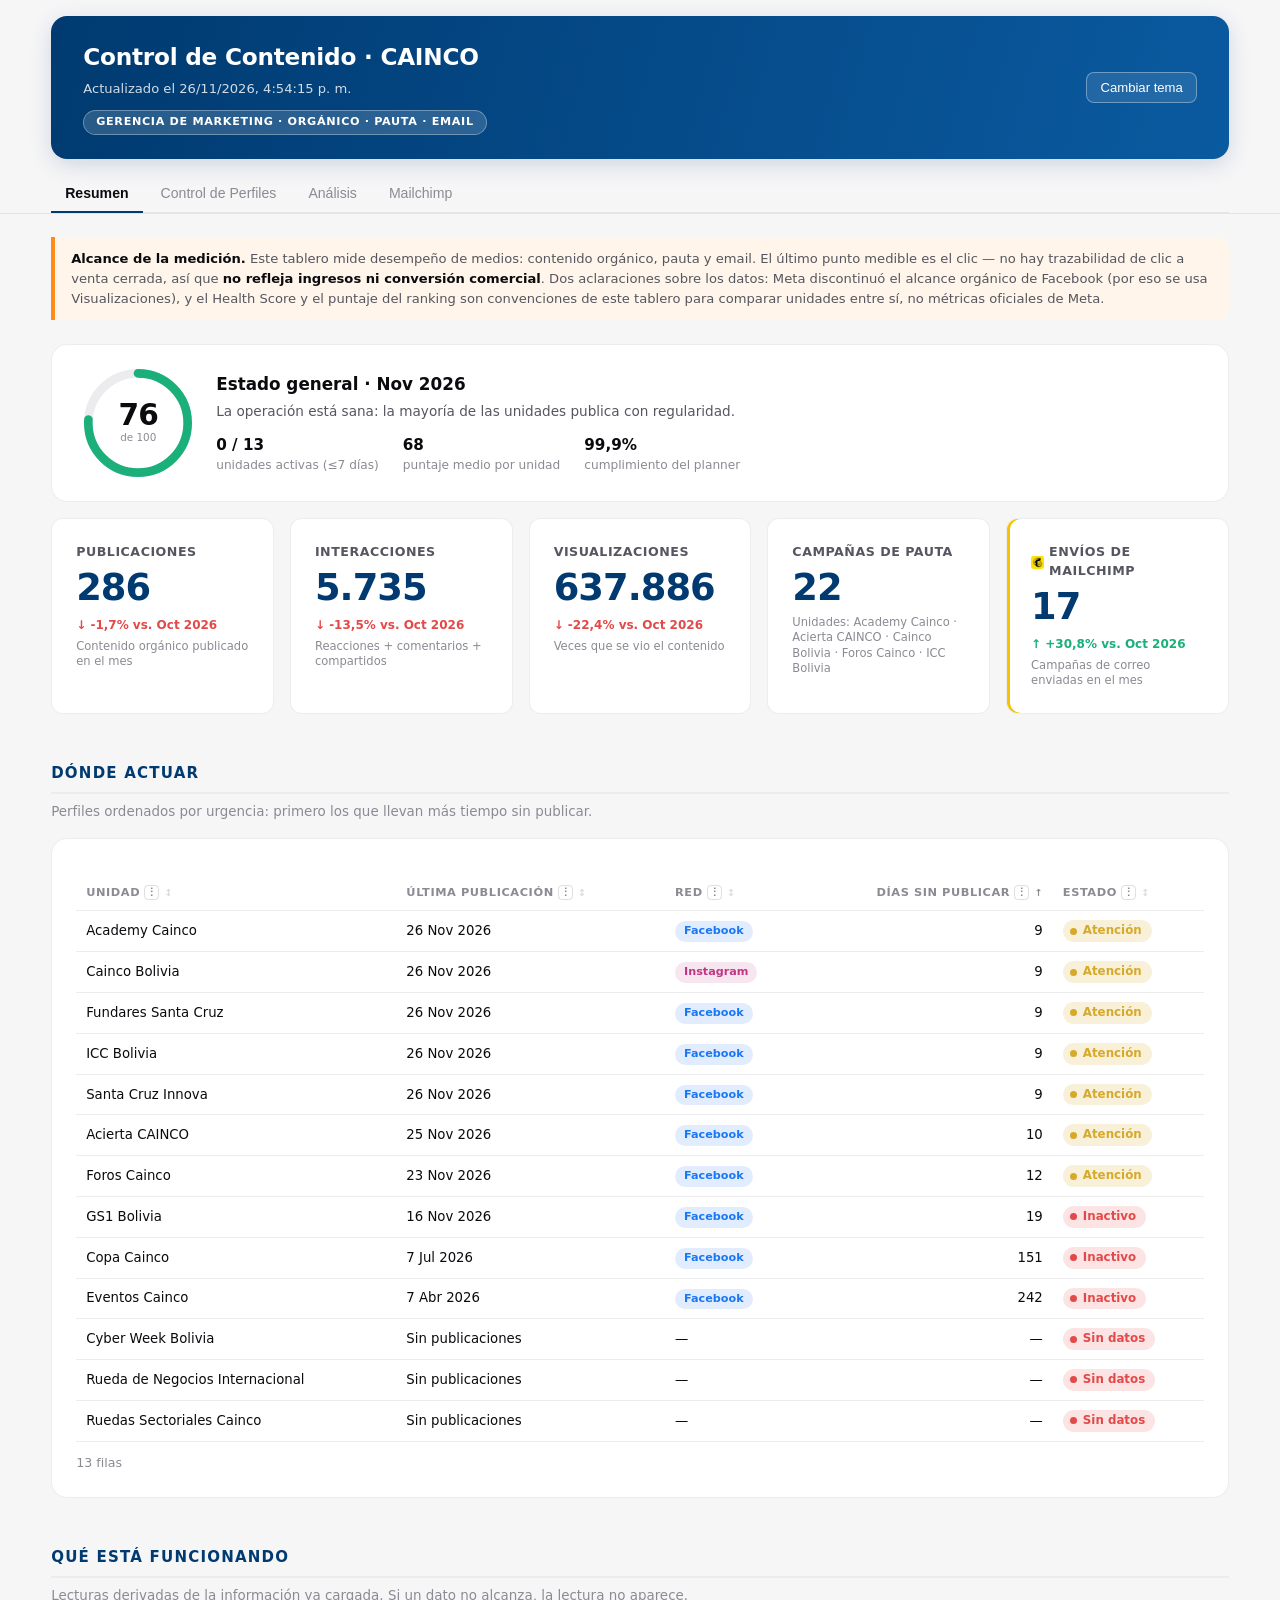
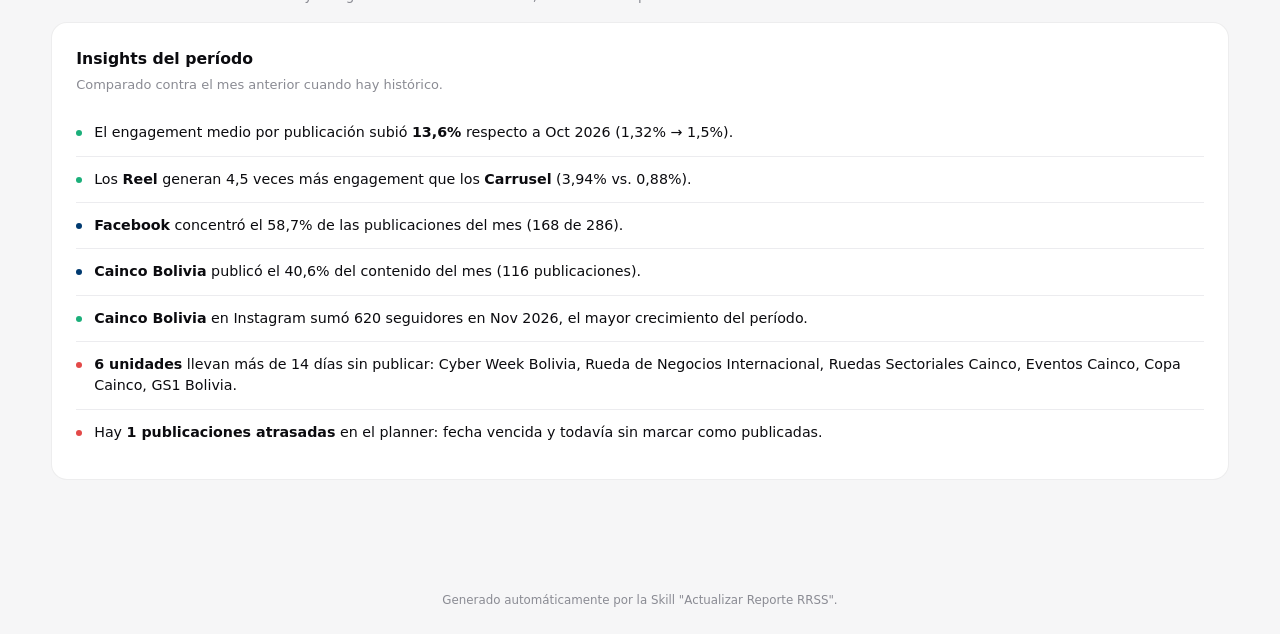
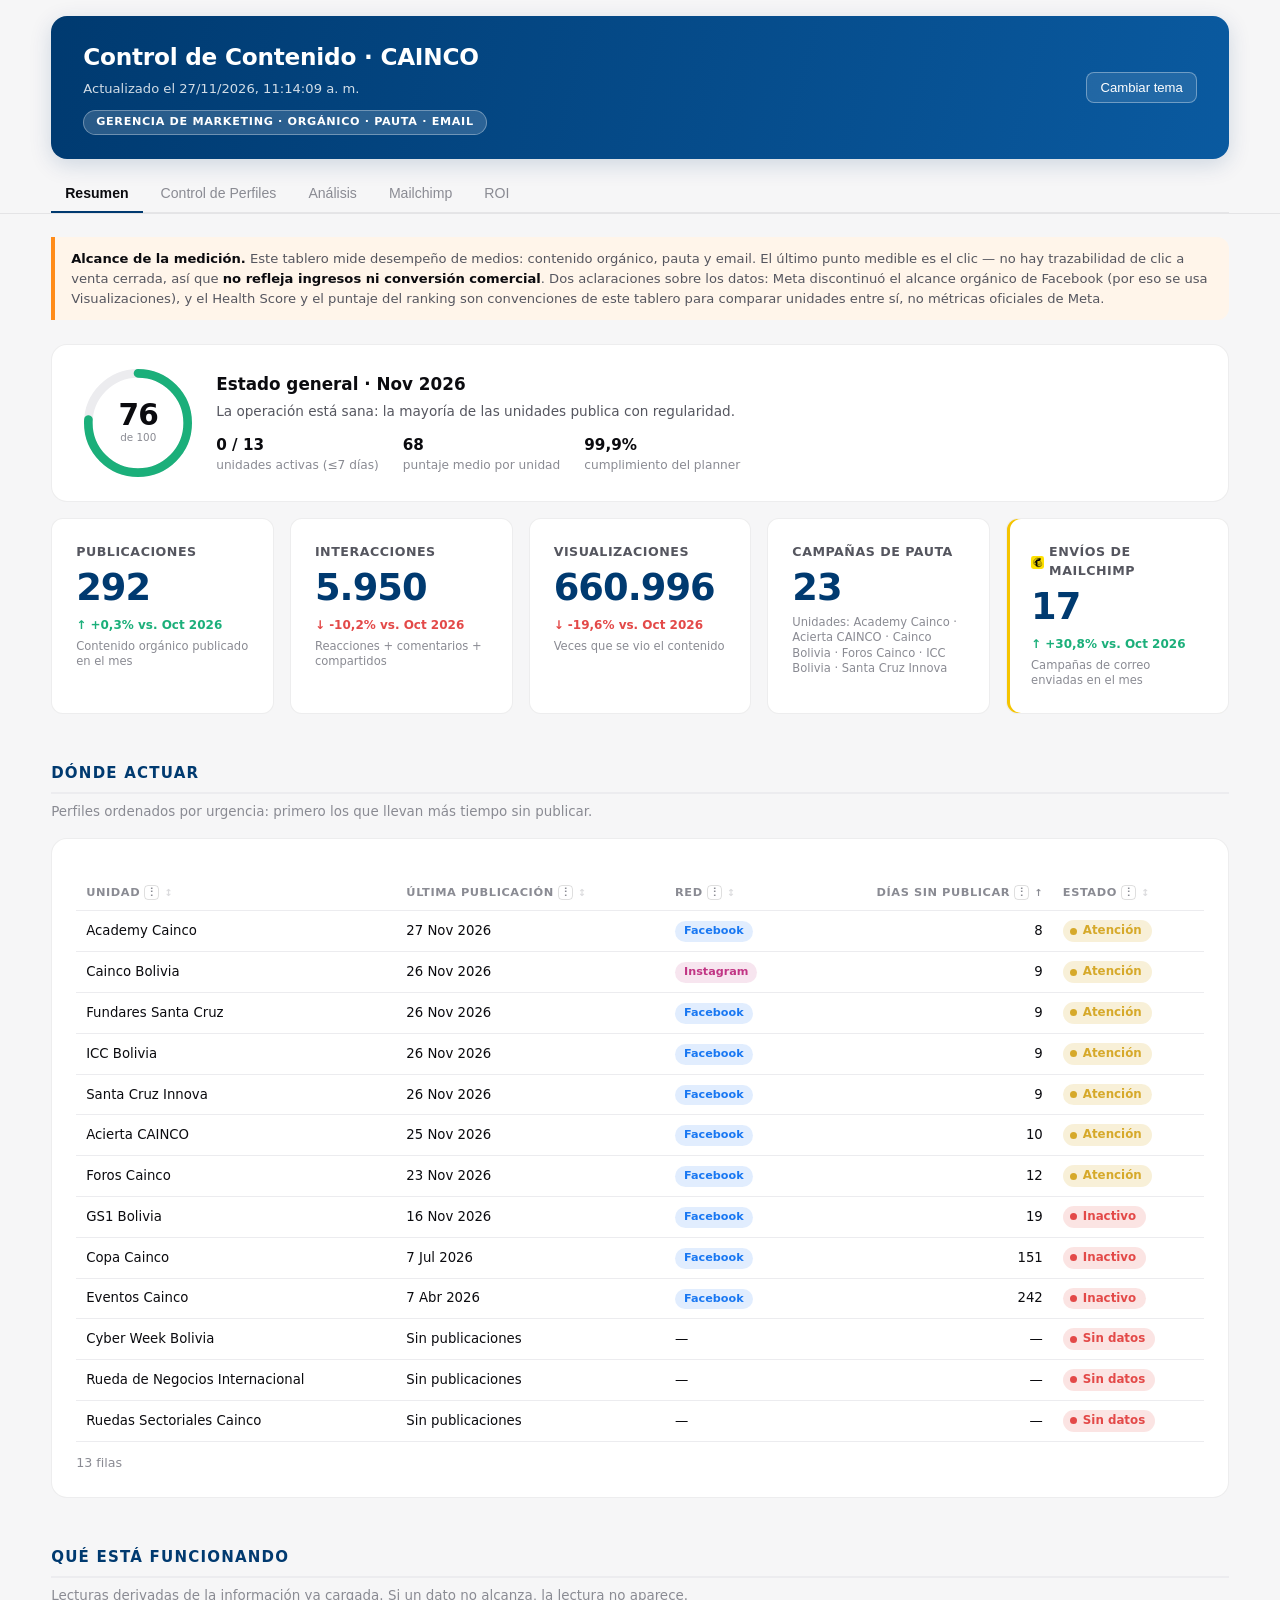
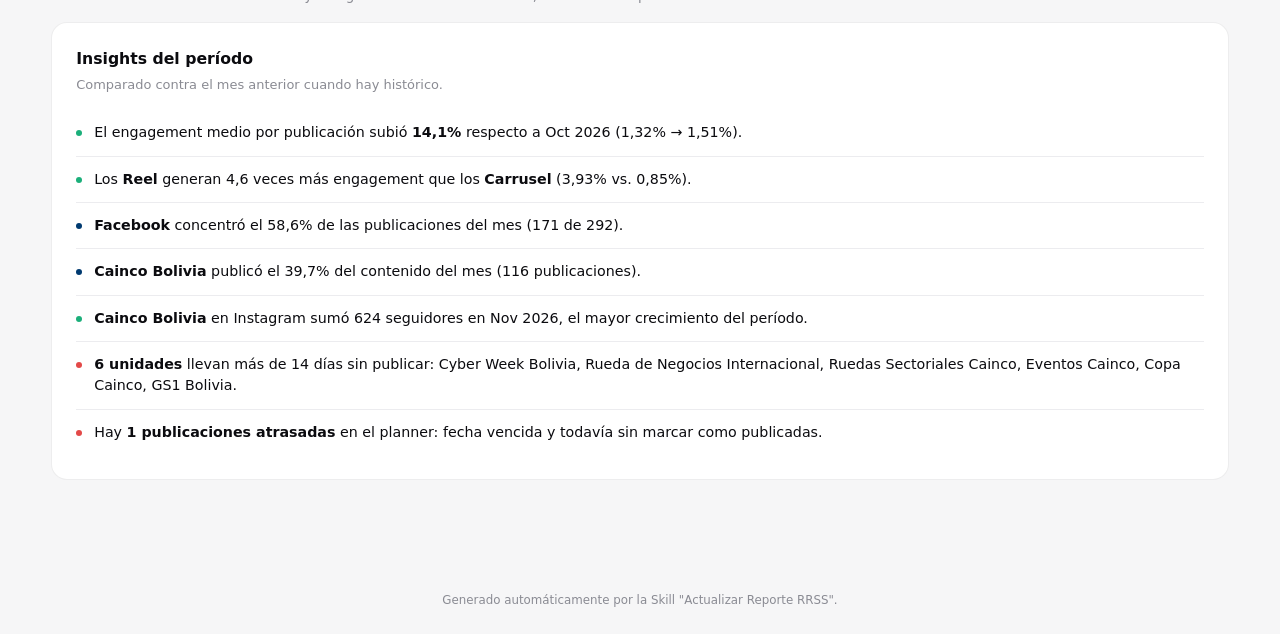
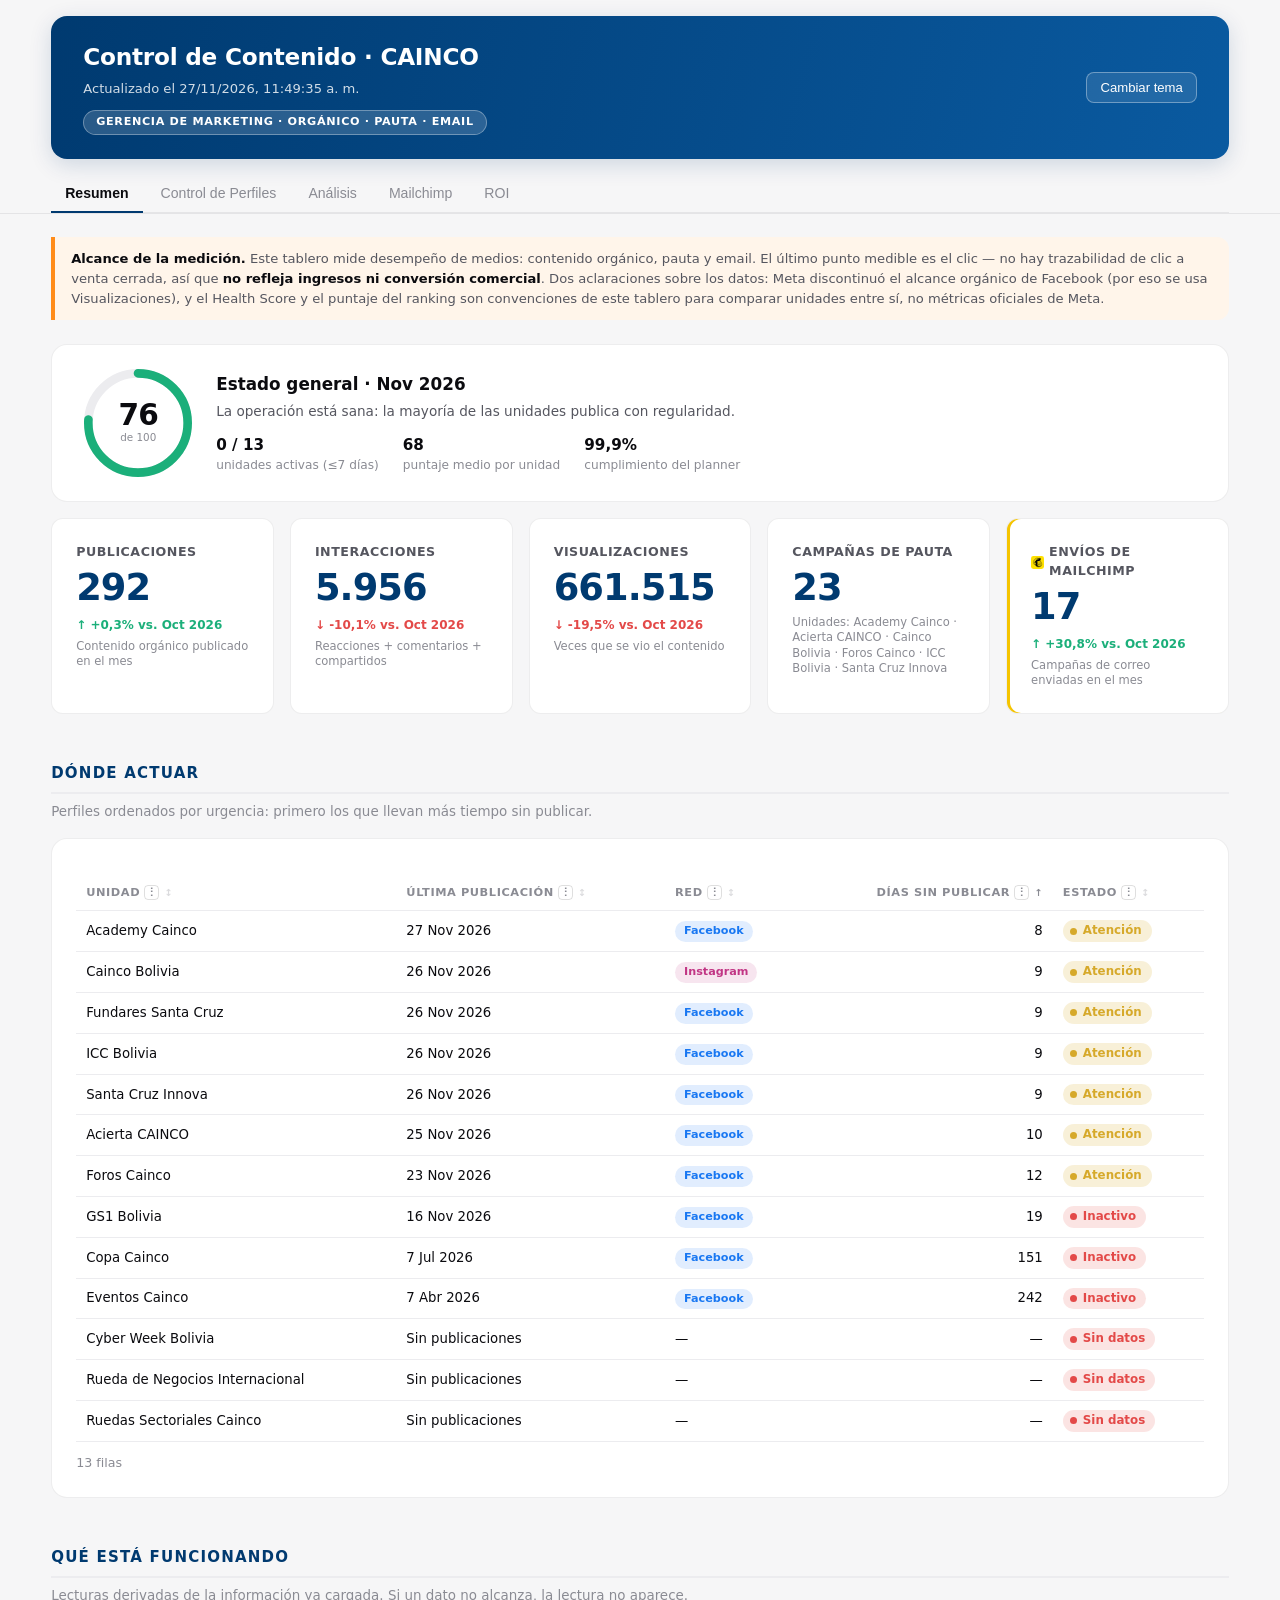
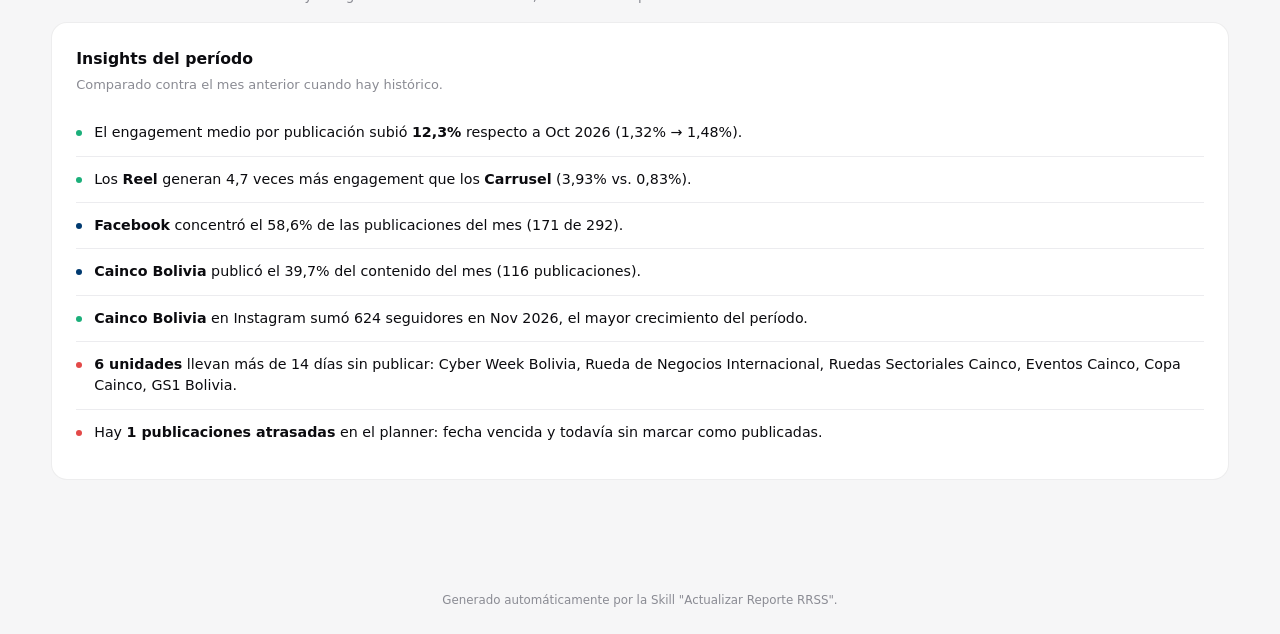
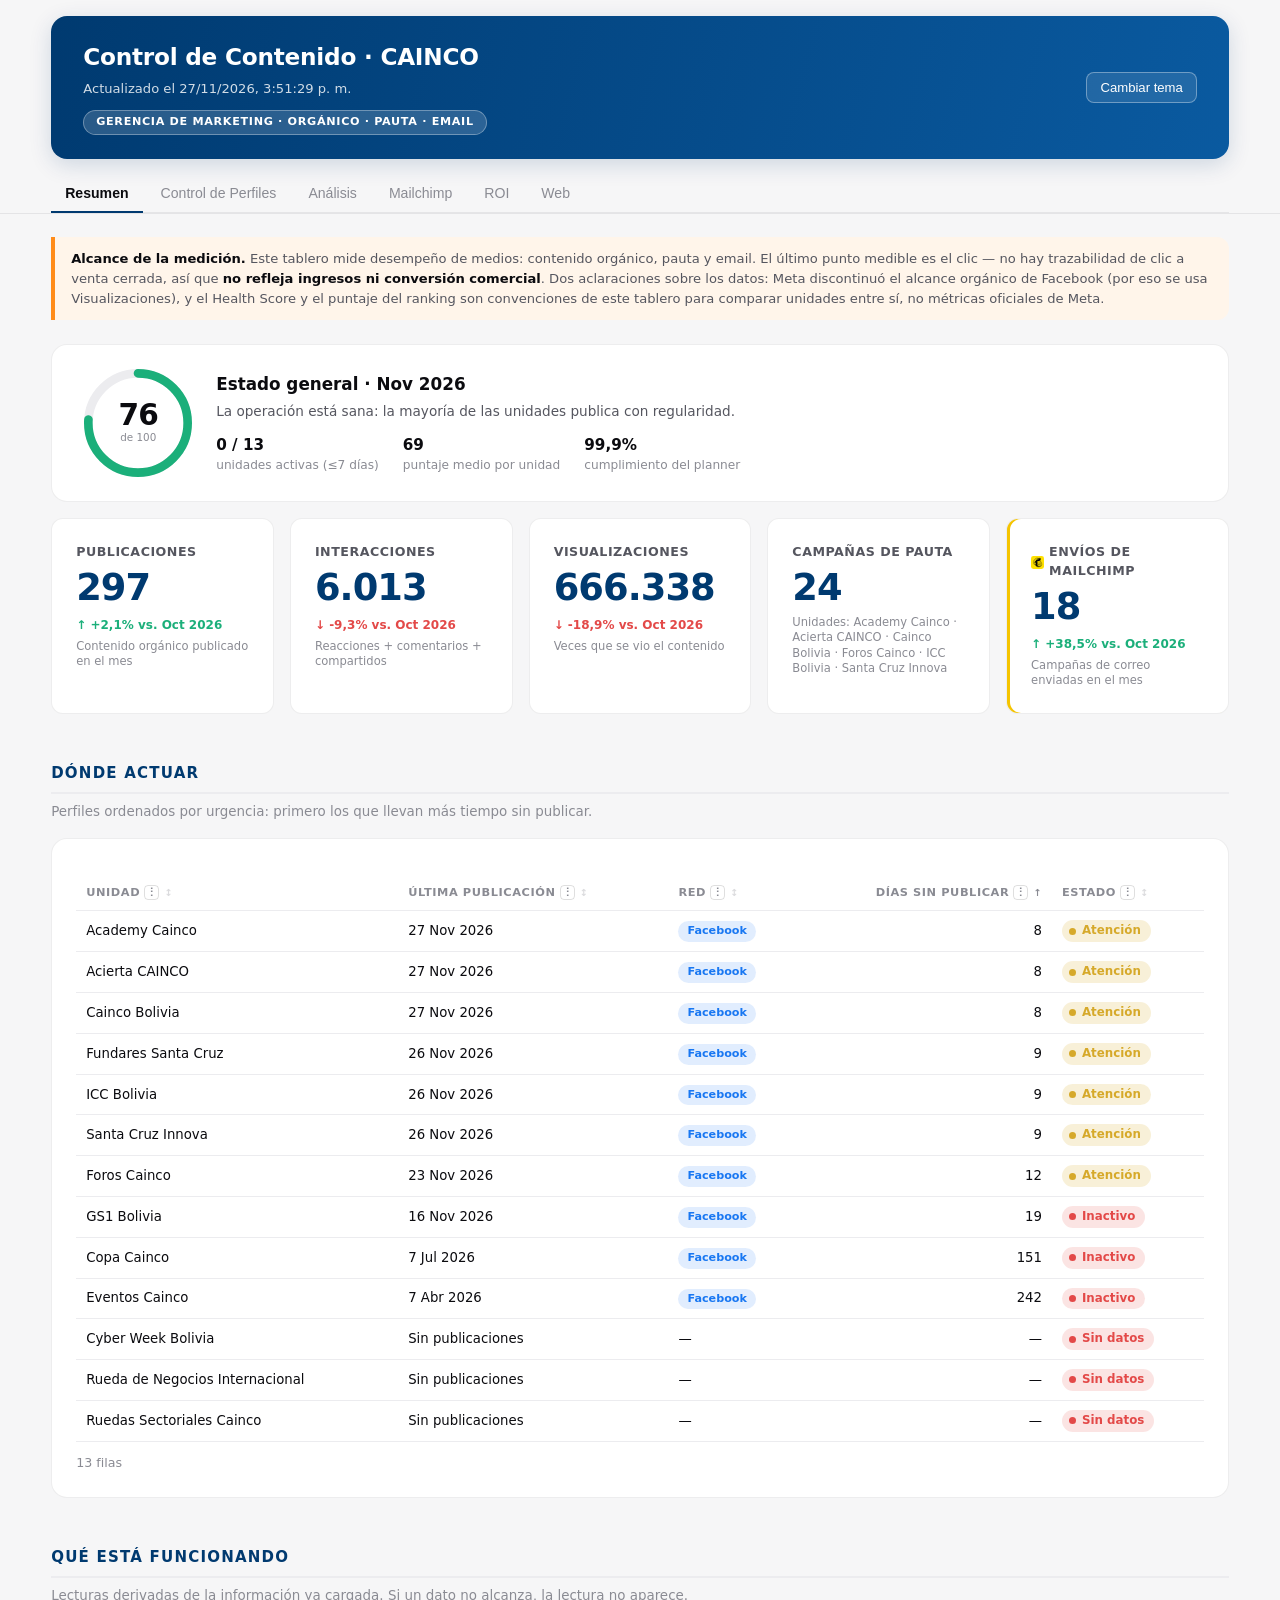
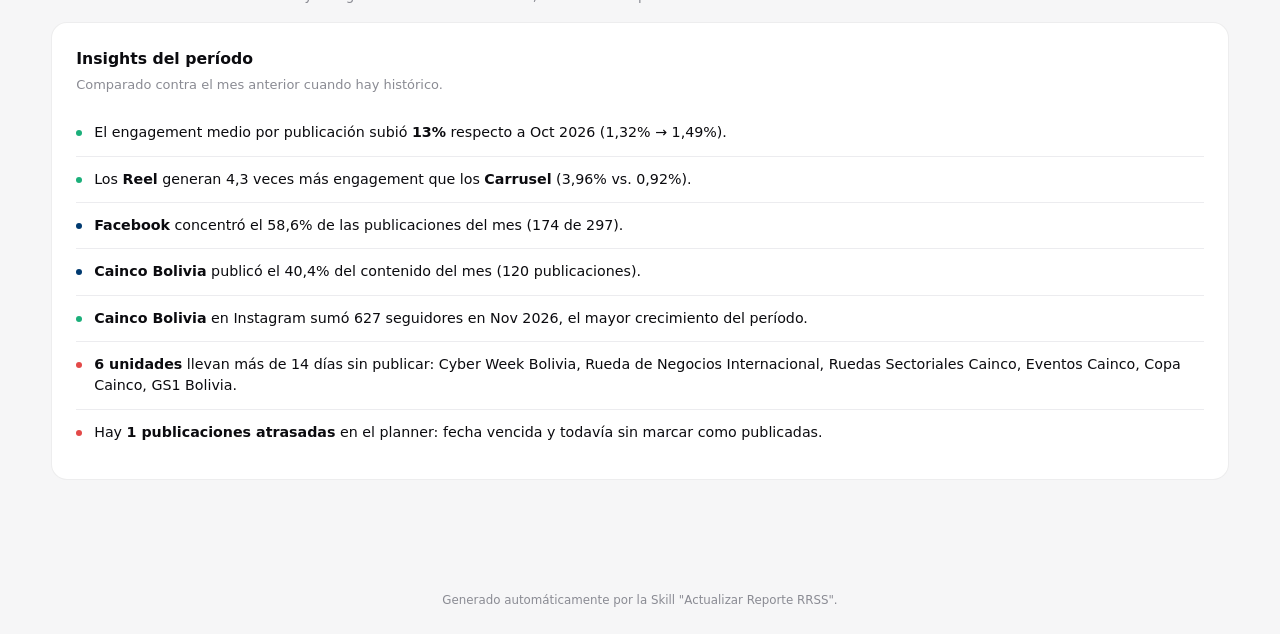
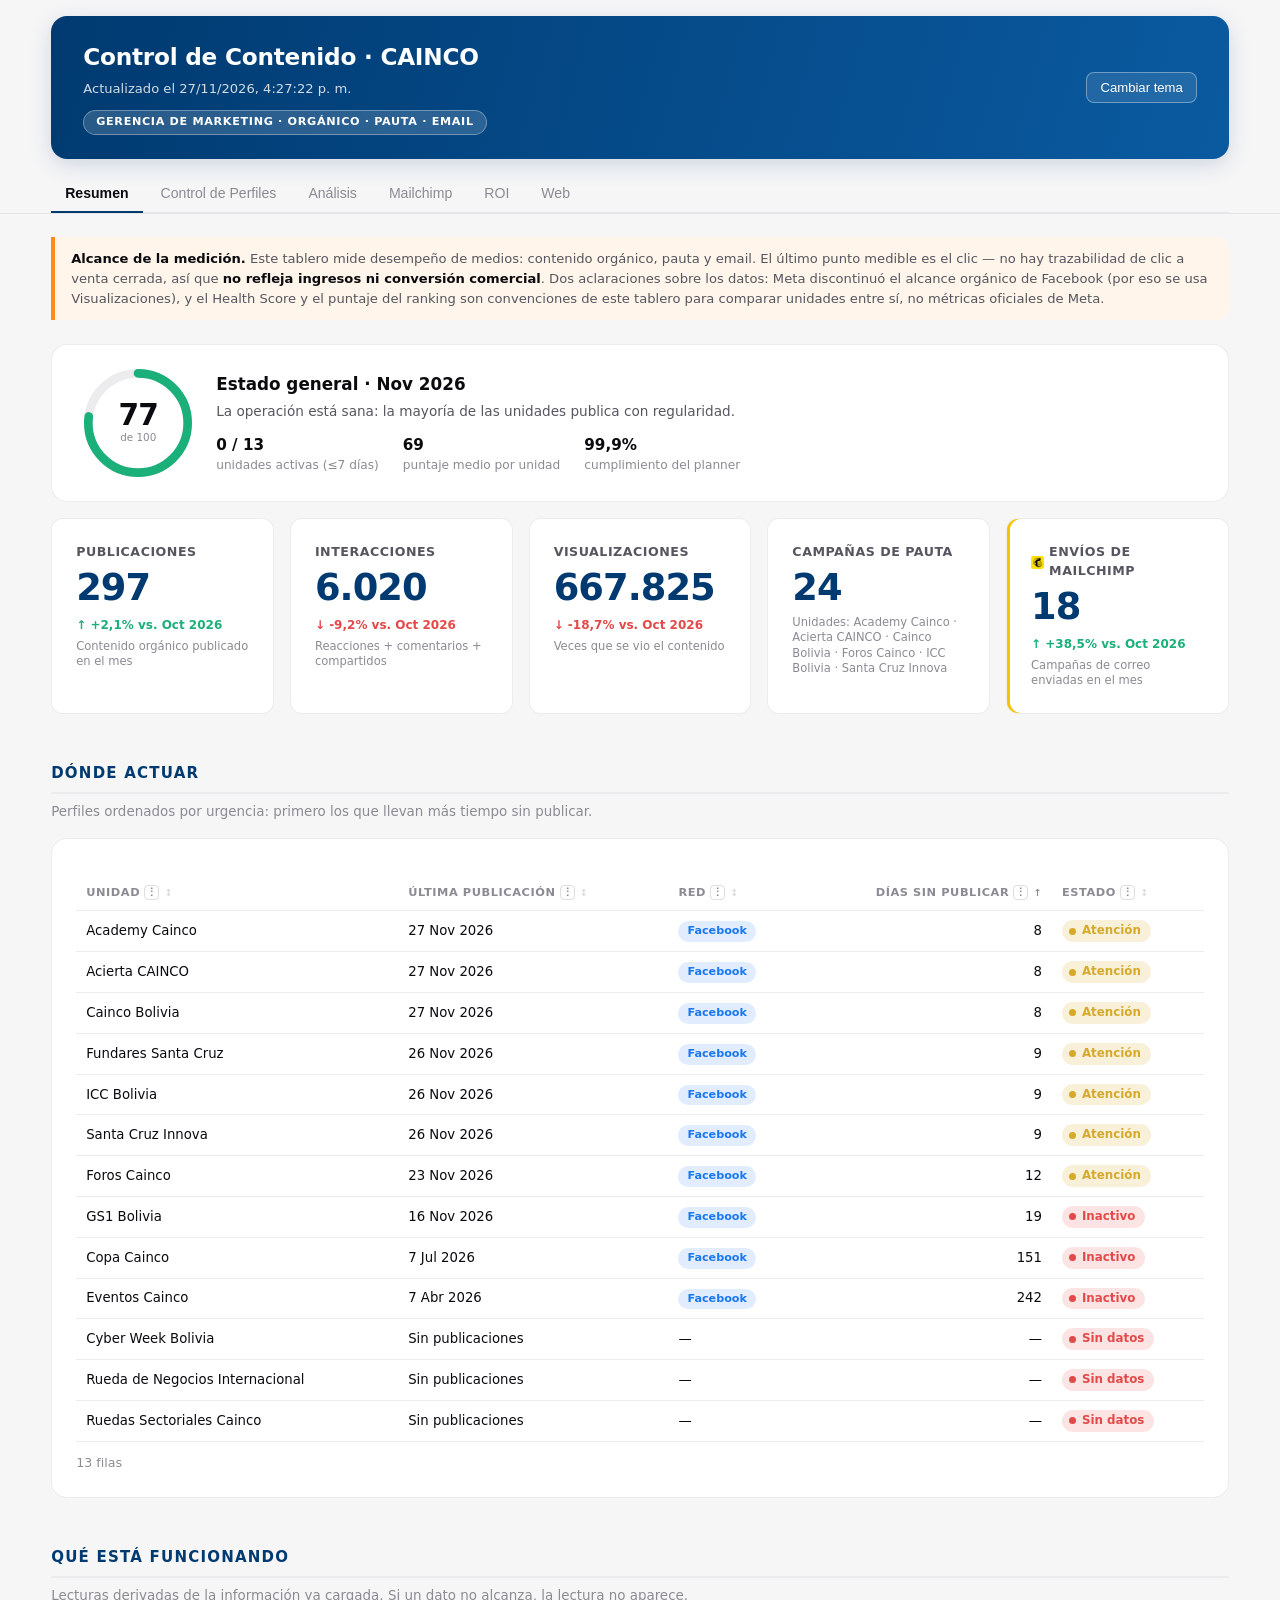
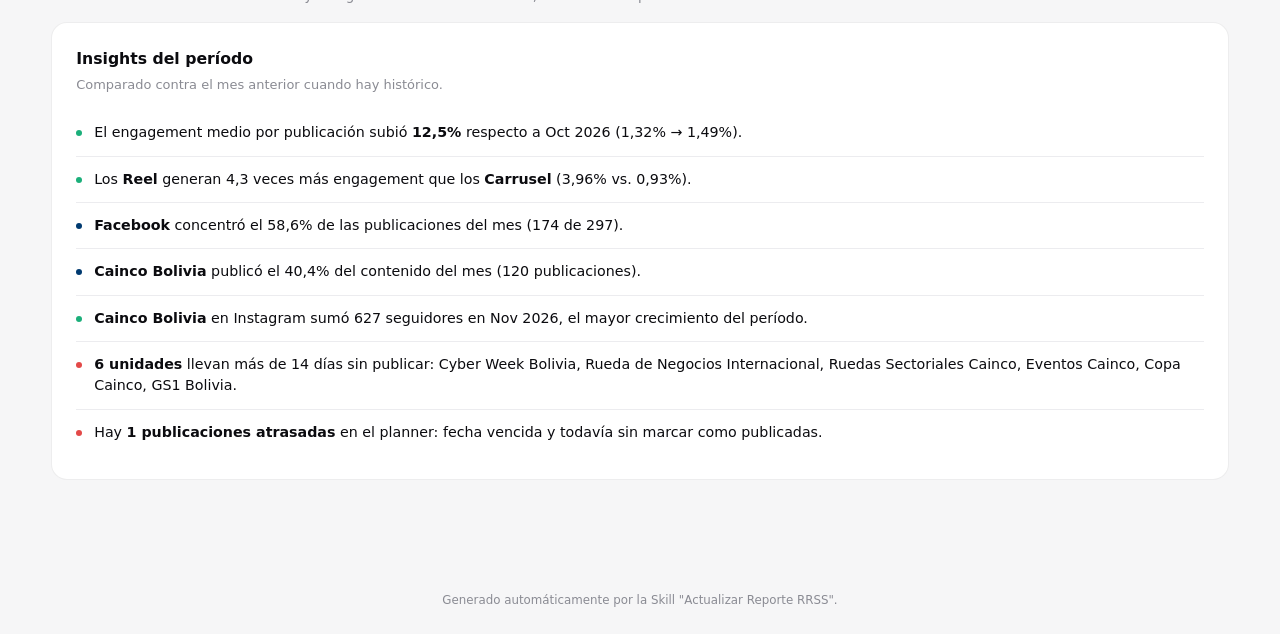
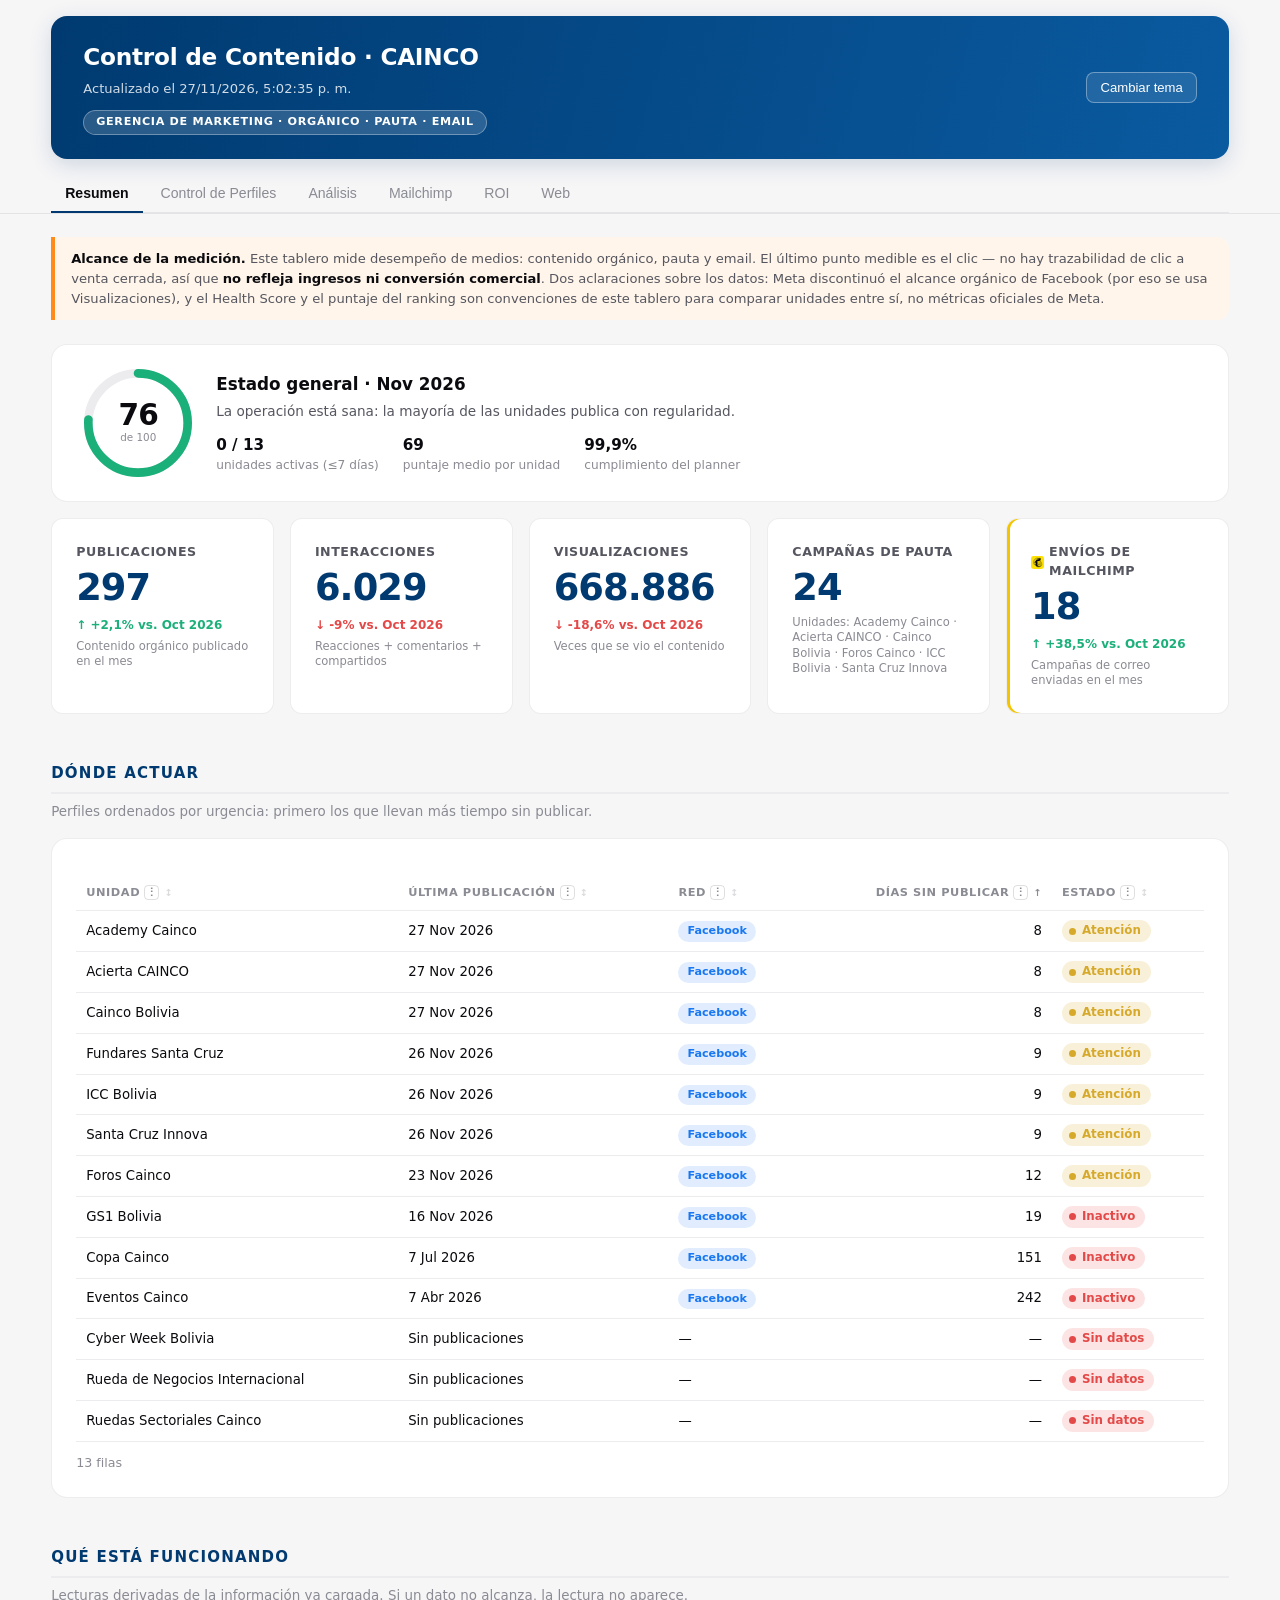
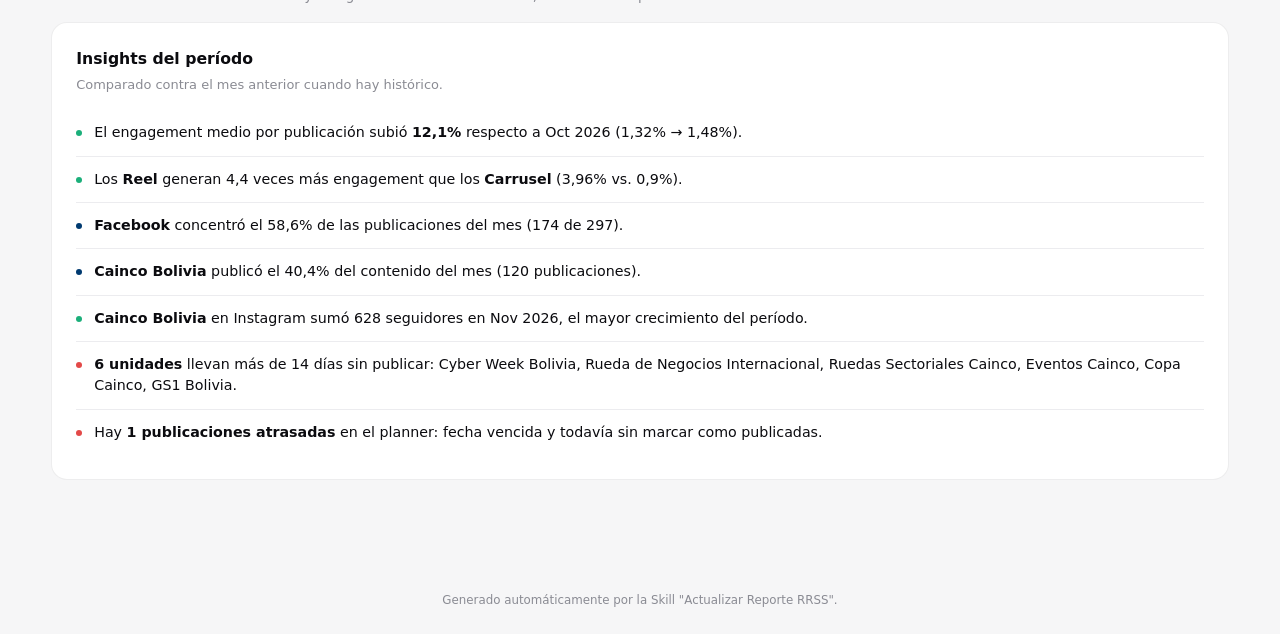
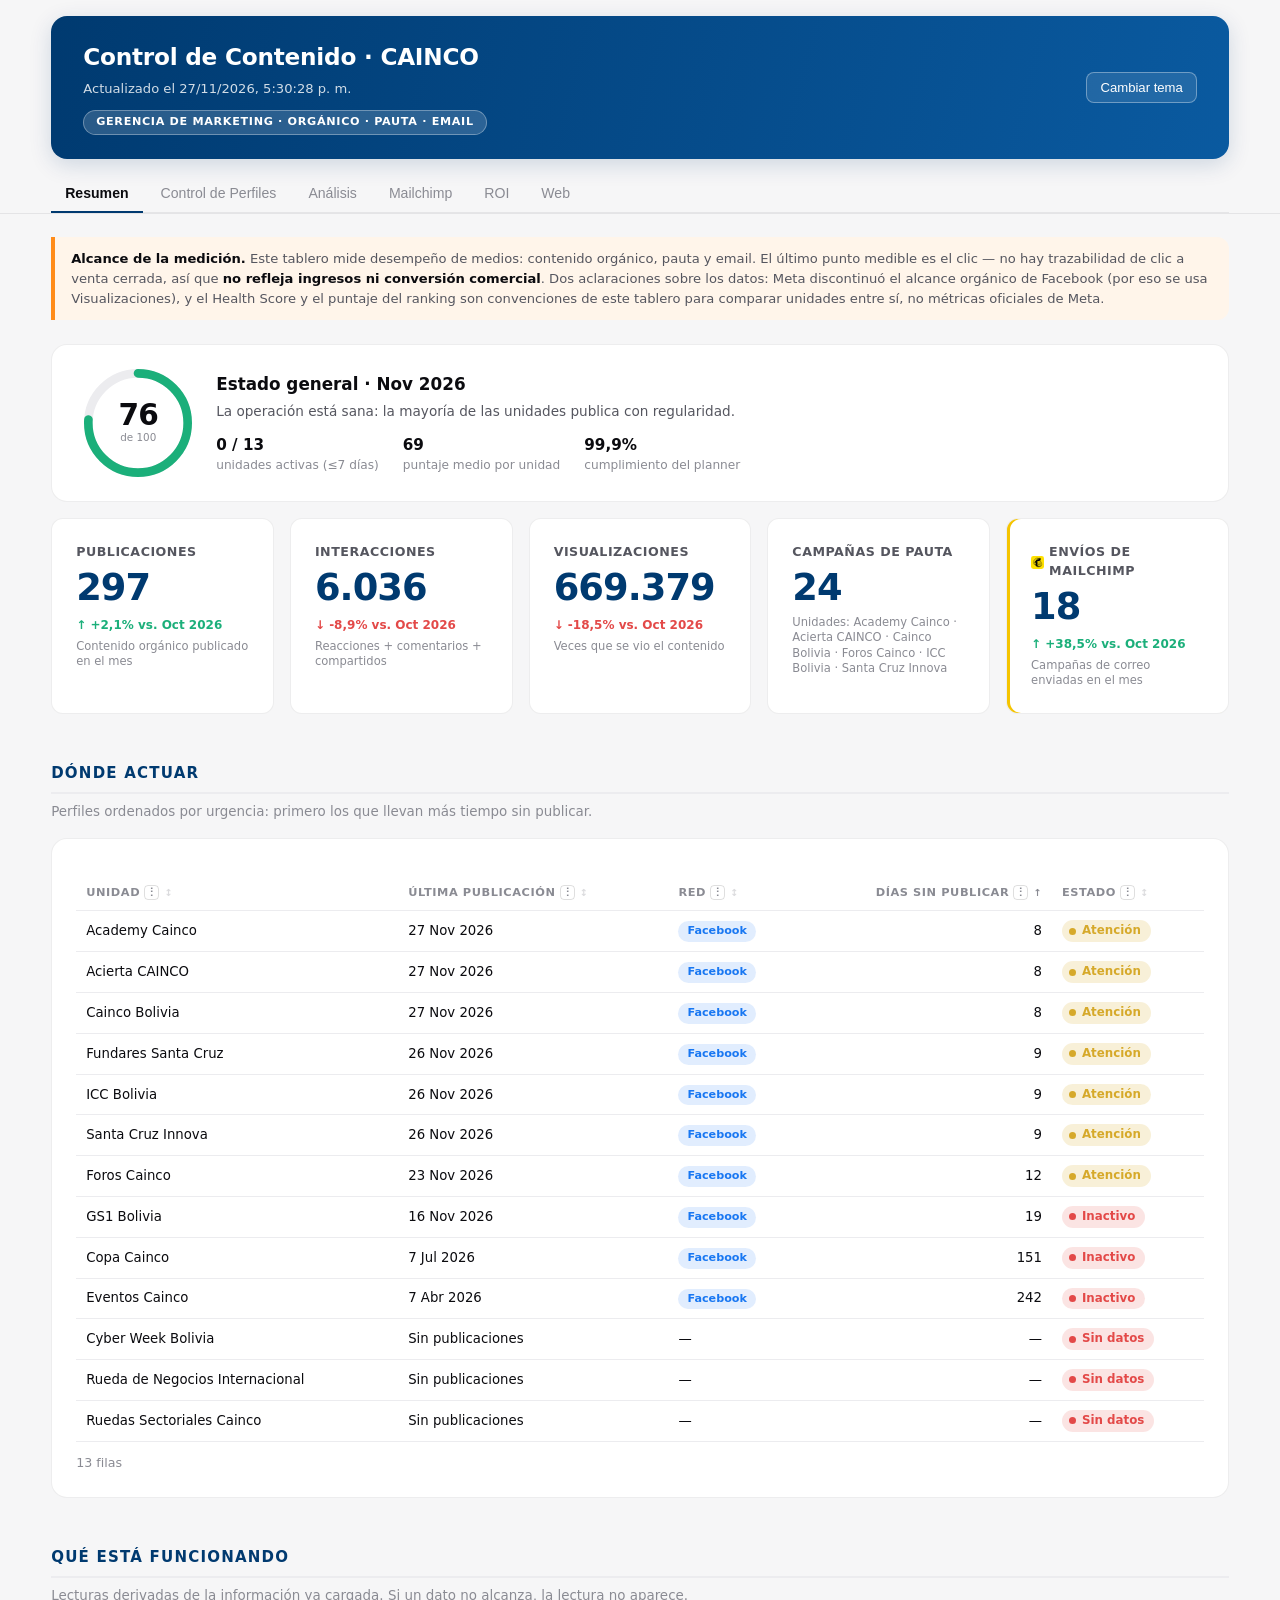
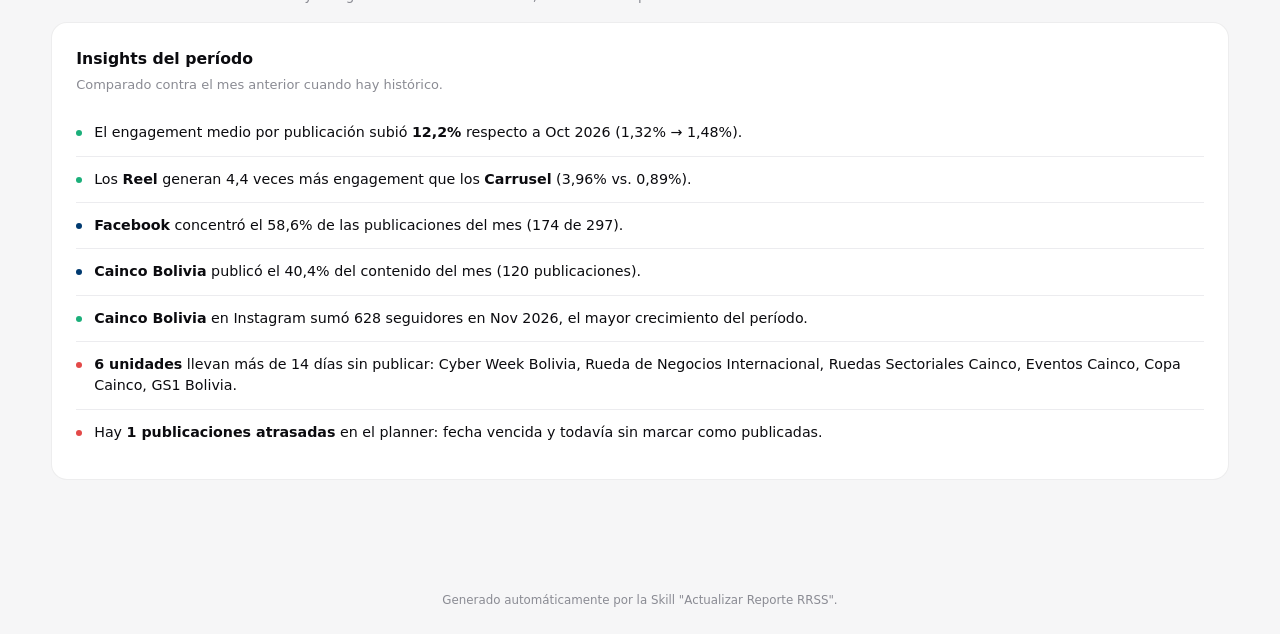
